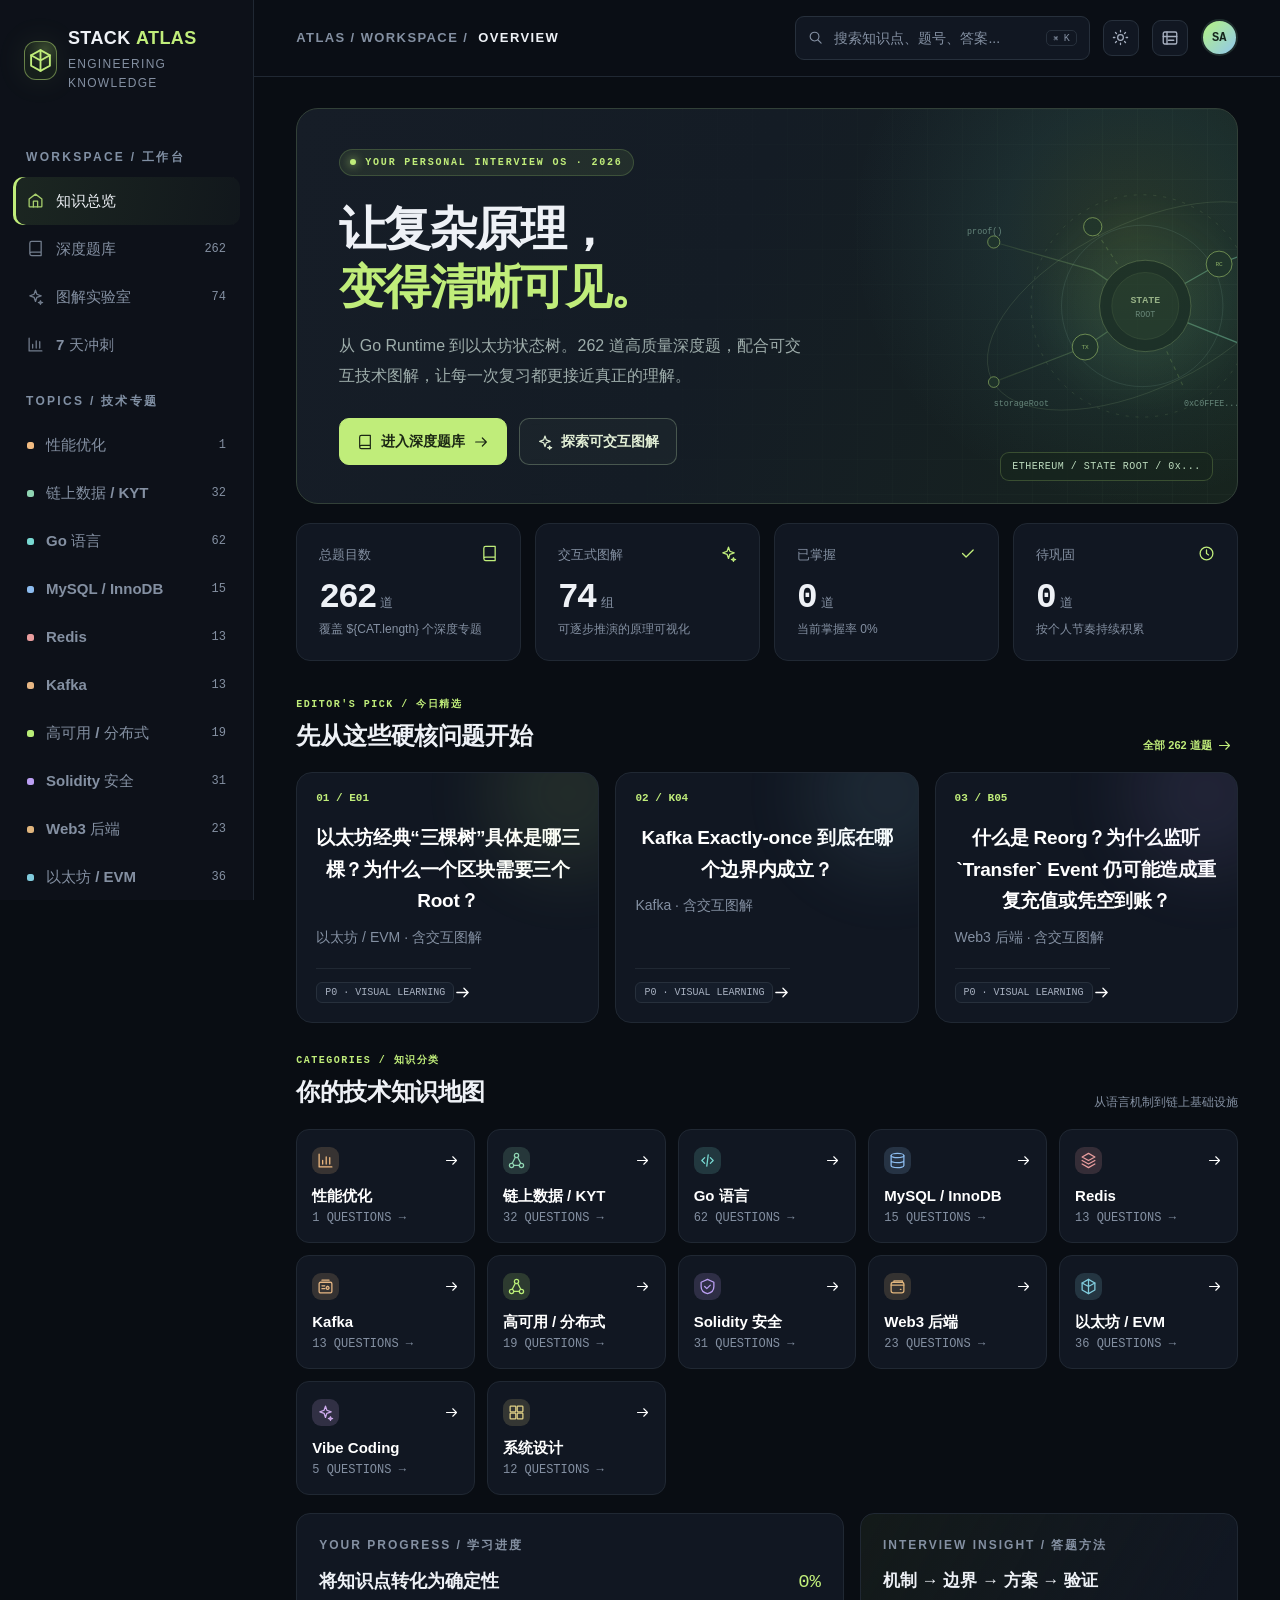
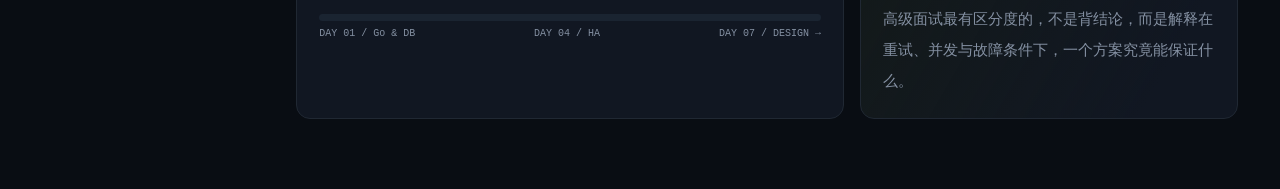
==== index.html @ d0ea9f17 "Add 7 first-round interview deep dives, code-output examples, algorithms, consistent hashing and PMM" ====
<!DOCTYPE html>
<html lang="zh-CN" data-theme="dark">
<head>
  <meta charset="UTF-8" />
  <meta name="viewport" content="width=device-width, initial-scale=1.0" />
  <meta name="color-scheme" content="dark light" />
  <meta name="description" content="Stack Atlas — 高级后端与 Web3 工程师的深度面试知识库。165 道题、互动原理图、错题复习与题库管理。" />
  <meta name="theme-color" content="#0a0d13" />
  <title>Stack Atlas · 高级后端 / Web3 技术面试知识库</title>
  <link rel="icon" type="image/svg+xml" href="data:image/svg+xml,%3Csvg xmlns='http://www.w3.org/2000/svg' viewBox='0 0 64 64'%3E%3Crect width='64' height='64' rx='16' fill='%23121b23'/%3E%3Cpath d='m32 8 24 14v20L32 56 8 42V22Z' fill='none' stroke='%23c0ed7a' stroke-width='4'/%3E%3C/svg%3E" />
  <style>:root{
 --bg:#090d13;--sidebar:#0d1119;--panel:#111722;--panel-2:#151d2a;--panel-3:#1a2431;
 --line:#27303c;--line-soft:#202833;--text:#eef1f6;--muted:#8490a2;--subtle:#a7b0c0;
 --accent:#c0ed7a;--accent2:#88d8da;--accent3:#a99df8;--red:#f2908b;--amber:#f1bc78;
 --shadow:0 24px 75px rgba(0,0,0,.22);
 --mono:ui-monospace,SFMono-Regular,Consolas,"Liberation Mono",monospace;
 --sans:Inter,"SF Pro Display","PingFang SC","Microsoft YaHei","Noto Sans CJK SC",sans-serif;
 color-scheme:dark;
}
html[data-theme="light"]{--bg:#f4f6f7;--sidebar:#fff;--panel:#fff;--panel-2:#f4f6fa;--panel-3:#ecf0f4;--line:#d8dfe6;--line-soft:#e8edf1;--text:#18202d;--muted:#667487;--subtle:#46586c;--accent:#659e22;--accent2:#1d858e;--accent3:#735ccc;--red:#ba4a49;--amber:#a97521;--shadow:0 20px 50px rgba(38,58,75,.08);color-scheme:light}
*{box-sizing:border-box}html{scroll-behavior:smooth}body{margin:0;background:var(--bg);color:var(--text);font-family:var(--sans);font-size:14px;line-height:1.6;-webkit-font-smoothing:antialiased}
button,input,textarea,select{font:inherit}button{cursor:pointer}button:disabled{cursor:not-allowed;opacity:.35}
a{color:inherit;text-decoration:none}a:hover{text-decoration:none}
::selection{background:#adfa793d;color:var(--text)}:focus-visible{outline:2px solid var(--accent);outline-offset:3px}
::-webkit-scrollbar{width:8px;height:8px}::-webkit-scrollbar-thumb{background:#737f903d;border:2px solid transparent;border-radius:20px;background-clip:padding-box}::-webkit-scrollbar-track{background:transparent}
.icon{display:inline-block;vertical-align:-.18em;stroke:currentColor;fill:none;stroke-linecap:round;stroke-linejoin:round;stroke-width:1.8;flex:none}
.mono{font-family:var(--mono)}.dim{color:var(--muted)}.muted{color:var(--subtle)}.tiny{font-size:11px}.small{font-size:12px}.caption{font-size:11px;letter-spacing:2px;text-transform:uppercase;color:var(--muted);font-weight:750}
.app-shell{display:flex;min-height:100vh}.sidebar{position:fixed;inset:0 auto 0 0;width:254px;z-index:30;background:var(--sidebar);border-right:1px solid var(--line-soft);display:flex;flex-direction:column;overflow-y:auto;padding:28px 13px 16px}
.brand{display:flex;align-items:center;gap:11px;padding:0 11px;margin-bottom:32px}.brand-mark{width:39px;height:39px;border:1px solid #c0ed7a73;border-radius:12px;display:grid;place-items:center;color:var(--accent);background:radial-gradient(circle at 65% 20%,#c0ed7a35,transparent 55%),#161f1b;box-shadow:0 0 32px #c0ed7a16}
.brand-mark svg{width:25px}.brand-title{font-size:15px;line-height:1.2;font-weight:850;letter-spacing:.4px}.brand-title b{color:var(--accent)}.brand-sub{color:var(--muted);font-size:10px;letter-spacing:1.3px;margin-top:5px}.nav-label{color:#8190a4;font-size:10px;font-weight:750;letter-spacing:2.3px;margin:23px 13px 10px}.nav-link{border:0;width:100%;display:flex;align-items:center;gap:12px;padding:11px 13px;text-align:left;background:transparent;color:var(--muted);border-radius:10px;transition:.2s ease;position:relative;font-size:12.5px;font-weight:590}
.nav-link .nav-icon{opacity:.85}.nav-link:hover{background:var(--panel-2);color:var(--text)}.nav-link.active{color:var(--text);background:linear-gradient(100deg,#a9f47018,#b0f98807);box-shadow:inset 3px 0 0 var(--accent)}.nav-link.active .nav-icon{color:var(--accent)}.nav-link .count{margin-left:auto;font-family:var(--mono);font-size:11px;color:var(--muted);font-weight:450}
.category-indicator{width:7px;height:7px;border-radius:2.5px;flex:none}.side-bottom{margin-top:auto;padding:18px 10px 0}.side-version{padding:15px;border-radius:12px;border:1px solid var(--line);background:linear-gradient(125deg,#b8f17b0b,transparent 70%)}.side-version .version-title{display:flex;align-items:center;gap:7px;font-size:11px;font-weight:760;color:var(--accent)}.side-version p{font-size:11px;line-height:1.75;margin:7px 0 0;color:var(--muted)}.sidebar-footer{display:flex;justify-content:space-between;margin:14px 3px 0;font:10px var(--mono);color:var(--muted)}
.main-shell{margin-left:254px;min-width:0;flex:1}.topbar{height:77px;border-bottom:1px solid var(--line-soft);display:flex;align-items:center;justify-content:space-between;padding:0 clamp(20px,3.3vw,60px);gap:22px;background:color-mix(in srgb,var(--bg) 90%,var(--panel));position:sticky;top:0;z-index:20;backdrop-filter:blur(18px)}.breadcrumb{display:flex;align-items:center;gap:10px;min-width:0;font-size:11px;font-weight:700;letter-spacing:1.4px}.breadcrumb .faint{color:var(--muted);font-weight:550}.top-actions{display:flex;align-items:center;gap:13px}.top-search{width:clamp(210px,23vw,345px);display:flex;gap:11px;align-items:center;border:1px solid var(--line);background:var(--panel);border-radius:9px;padding:10px 12px;color:var(--muted);font-size:12px;text-align:left;transition:.2s}.top-search:hover{border-color:#a6bb9c;color:var(--text)}.kbd{margin-left:auto;border:1px solid var(--line);font:10px var(--mono);padding:1px 6px;color:var(--muted);border-radius:5px}.top-icon{width:36px;height:36px;border-radius:9px;background:var(--panel);color:var(--subtle);border:1px solid var(--line);display:grid;place-items:center}.top-icon:hover{color:var(--accent)}.user-pip{width:37px;height:37px;display:grid;place-items:center;border-radius:50%;background:linear-gradient(135deg,#b4f480,#91c6ef);color:#15251b;font:800 12px var(--mono);border:2px solid #1f2d2d}.mobile-menu{display:none}
.content{padding:31px clamp(20px,3.3vw,60px) 70px;max-width:1740px;margin:0 auto}.notice-bar{padding:12px 16px;border:1px solid var(--line);background:var(--panel);border-radius:11px;color:var(--muted);margin-bottom:24px;display:flex;align-items:center;gap:12px;font-size:12px}.notice-bar .dot{background:var(--accent);box-shadow:0 0 9px var(--accent);width:6px;height:6px;border-radius:50%}
.hero{position:relative;min-height:345px;overflow:hidden;border-radius:22px;border:1px solid #324038;background:linear-gradient(111deg,#161d27 0%,#141c25 45%,#17241e 100%);display:flex;align-items:center;padding:38px 42px}.hero::before{content:"";position:absolute;inset:0;background-image:linear-gradient(90deg,#b9dfaa08 1px,transparent 1px),linear-gradient(#b9dfaa08 1px,transparent 1px);background-size:35px 35px;mask-image:linear-gradient(to left,#000,transparent 80%);pointer-events:none}.hero::after{content:"";position:absolute;width:600px;height:600px;right:-190px;top:-180px;background:radial-gradient(circle,#c0ed7a1b 0%,#68c7c415 29%,transparent 65%);pointer-events:none}.hero-copy{max-width:610px;z-index:2;position:relative}.overline{font:750 10px var(--mono);letter-spacing:1.8px;color:var(--accent);display:inline-flex;align-items:center;gap:9px;background:#b9eb7816;border:1px solid #b9eb782e;padding:7px 10px;border-radius:25px}.pulse-dot{width:6px;height:6px;border-radius:50%;background:var(--accent);box-shadow:0 0 10px var(--accent)}.hero h1{font-size:clamp(33px,3.65vw,57px);line-height:1.25;letter-spacing:-1.8px;margin:24px 0 15px;font-weight:810}.hero h1 .gradient{color:var(--accent)}.hero p{font-size:13px;max-width:470px;line-height:2;color:#9eadab;margin:0 0 28px}.hero-actions{display:flex;gap:12px;flex-wrap:wrap;align-items:center}.btn{display:inline-flex;align-items:center;justify-content:center;gap:8px;font-weight:710;font-size:12px;border-radius:10px;border:1px solid var(--line);background:var(--panel-2);color:var(--text);padding:11px 17px;transition:.17s ease;min-height:40px}.btn:hover{transform:translateY(-1px);border-color:var(--subtle)}.btn.primary{background:var(--accent);border-color:var(--accent);color:#1b2714}.btn.primary:hover{background:#d4fc99;box-shadow:0 8px 30px #c0ed7a2c}.btn.ghost{background:#d9f5d008;border-color:#bedbaf48;color:#e2efd6}.btn.outline{background:transparent}.btn.sm{padding:7px 11px;min-height:32px;border-radius:8px;font-size:11px}.btn.icon-only{padding:8px;width:36px;min-height:36px}.btn.danger{color:var(--red);border-color:#c66c703d;background:#d85e6511}.hero-art{position:absolute;right:-20px;top:0;height:100%;width:47%;min-width:390px;opacity:.95;pointer-events:none;z-index:1}.hero-art svg{width:100%;height:100%}.hero .hero-chip{position:absolute;bottom:22px;right:24px;border-radius:9px;padding:8px 11px;background:#17251ec9;border:1px solid #b4e57938;color:#bddcbe;font:10px var(--mono);letter-spacing:.5px;z-index:2}
.stat-grid{display:grid;grid-template-columns:repeat(4,minmax(0,1fr));gap:14px;margin:19px 0 36px}.stat-card{border:1px solid var(--line-soft);background:var(--panel);border-radius:14px;padding:21px 22px;position:relative;overflow:hidden}.stat-card .stat-title{font-size:11px;color:var(--muted);display:flex;justify-content:space-between;align-items:center;gap:4px}.stat-card .stat-number{font:650 clamp(27px,2.7vw,39px) var(--mono);letter-spacing:-2px;margin:15px 0 4px;line-height:1}.stat-card .stat-number small{font:13px var(--sans);color:var(--muted);margin-left:5px;letter-spacing:0}.stat-card .stat-meta{font-size:10px;color:var(--muted)}.stat-card .stat-icon{color:var(--accent)}
.section-row{display:flex;align-items:end;justify-content:space-between;margin:30px 0 17px;gap:15px}.section-row h2{font-size:20px;letter-spacing:-.4px;margin:6px 0 0}.section-row .caption{font:650 10px var(--mono);letter-spacing:1.5px;color:var(--accent)}.plain-link{font-size:11px;color:var(--accent);display:flex;align-items:center;gap:5px;border:0;background:transparent;font-weight:690}.plain-link:hover{text-decoration:underline}
.spotlight-grid{display:grid;grid-template-columns:repeat(3,minmax(0,1fr));gap:16px}.spotlight{min-height:212px;display:flex;flex-direction:column;background:var(--panel);border:1px solid var(--line-soft);border-radius:16px;padding:19px;transition:transform .18s,border-color .18s;position:relative;overflow:hidden}.spotlight:hover{transform:translateY(-4px);border-color:#c0ed7a60}.spotlight .spot-num{font:600 11px var(--mono);color:var(--accent)}.spotlight h3{font-size:16px;line-height:1.65;letter-spacing:-.2px;margin:18px 0 9px;max-width:290px}.spotlight p{font-size:11px;color:var(--muted);line-height:1.7;margin:0 0 auto}.spot-bottom{display:flex;justify-content:space-between;align-items:center;margin-top:19px;padding-top:13px;border-top:1px solid var(--line-soft)}.dot-tag{padding:4px 8px;background:var(--panel-2);border:1px solid var(--line);border-radius:6px;font:10px var(--mono);color:var(--subtle)}.spotlight .glow-decoration{position:absolute;right:-50px;top:-60px;width:160px;height:160px;border-radius:50%;filter:blur(38px);opacity:.1;pointer-events:none}
.category-grid{display:grid;grid-template-columns:repeat(5,minmax(0,1fr));gap:12px}.category-card{background:var(--panel);border:1px solid var(--line-soft);border-radius:13px;padding:17px 15px;min-height:114px;transition:.2s;text-align:left;display:flex;flex-direction:column;align-items:flex-start}.category-card:hover{border-color:var(--catcolor);background:var(--panel-2);transform:translateY(-2px)}.category-top{display:flex;justify-content:space-between;align-items:center;width:100%}.category-glyph{width:27px;height:27px;border-radius:9px;display:grid;place-items:center;background:color-mix(in srgb,var(--catcolor) 17%,transparent);color:var(--catcolor)}.category-card h3{margin:auto 0 3px;font-size:12px;font-weight:700}.category-card p{font:10px var(--mono);color:var(--muted);margin:0}
.dashboard-bottom{display:grid;grid-template-columns:1.45fr 1fr;gap:16px;margin-top:18px}.roadmap-preview,.tip-card{border:1px solid var(--line-soft);background:var(--panel);border-radius:14px;padding:22px;min-height:176px}.roadmap-progress{height:7px;background:var(--panel-3);border-radius:20px;overflow:hidden;margin:17px 0 7px}.roadmap-progress span{display:block;height:100%;border-radius:20px;background:linear-gradient(90deg,var(--accent),var(--accent2))}.roadmap-stage{display:flex;justify-content:space-between;gap:5px}.roadmap-stage button{background:transparent;border:0;text-align:left;padding:0;min-width:0;color:var(--muted);font:10px var(--mono)}.roadmap-stage button:hover{color:var(--accent)}.tip-card{background:linear-gradient(120deg,#b7e97f0f,var(--panel) 80%)}.tip-card p{color:var(--muted);font-size:12px;line-height:2.05;margin:10px 0 0}
.page-title{display:flex;align-items:flex-end;justify-content:space-between;gap:20px;margin:4px 0 23px}.page-title h1{font-size:32px;letter-spacing:-1.1px;line-height:1.25;margin:7px 0 8px}.page-title p{color:var(--muted);font-size:12px;margin:0;line-height:1.8}.toolbar{display:flex;gap:8px;flex-wrap:wrap}
.library-layout{display:grid;grid-template-columns:minmax(270px,340px) minmax(0,1fr);gap:18px;align-items:start}.question-list-panel{background:var(--panel);border:1px solid var(--line-soft);border-radius:16px;min-width:0;overflow:hidden;position:sticky;top:100px;max-height:calc(100vh - 124px);display:flex;flex-direction:column}.filter-row{padding:16px 15px 13px;border-bottom:1px solid var(--line-soft)}.filter-search{width:100%;position:relative}.filter-search input{width:100%;background:var(--panel-2);border:1px solid var(--line);color:var(--text);outline:0;border-radius:9px;font-size:12px;padding:11px 12px 11px 36px}.filter-search input:focus{border-color:var(--accent)}.filter-search svg{position:absolute;left:12px;top:12px;color:var(--muted)}.filter-options{display:flex;gap:6px;margin-top:12px;flex-wrap:wrap}.filter-chip{padding:6px 10px;border-radius:7px;background:transparent;border:1px solid var(--line);color:var(--muted);font-size:11px}.filter-chip.active{color:var(--accent);background:#bfed7915;border-color:#b7e97953}.filter-counter{display:flex;justify-content:space-between;align-items:center;padding:11px 16px;border-bottom:1px solid var(--line-soft);font:10px var(--mono);color:var(--muted)}.question-scroll{overflow-y:auto;min-height:120px;overscroll-behavior:contain}.question-item{display:block;width:100%;border:0;border-bottom:1px solid var(--line-soft);background:transparent;color:var(--text);text-align:left;padding:15px 17px 15px;transition:background .2s;position:relative}.question-item:hover{background:var(--panel-2)}.question-item.active{background:linear-gradient(90deg,#b9ef7714,transparent 95%);box-shadow:inset 3px 0 0 var(--accent)}.question-item:last-child{border-bottom:0}.question-item .qtop{display:flex;align-items:center;justify-content:space-between;gap:7px}.qid{font:650 11px var(--mono);color:var(--accent)}.priority{font:650 10px var(--mono);padding:2px 6px;border-radius:5px;border:1px solid #c7ee8f42;background:#b6e57e16;color:var(--accent)}.priority.p1{border-color:#83bcea45;background:#669ddb15;color:#8ccbf2}.priority.p2{border-color:#b7a6e742;background:#aa8dc515;color:#beacf4}.question-item h3{font-size:12.5px;font-weight:650;line-height:1.7;margin:9px 0 9px;display:-webkit-box;-webkit-box-orient:vertical;-webkit-line-clamp:2;overflow:hidden}.qfoot{display:flex;align-items:center;gap:8px;font-size:10px;color:var(--muted)}.qstatus{margin-left:auto;display:flex;align-items:center;gap:3px;color:var(--muted)}.qstatus.mastered{color:var(--accent)}.qstatus.reviewing{color:var(--amber)}.empty-list{padding:42px 23px;text-align:center;color:var(--muted);font-size:12px}.empty-list h3{color:var(--text)}
.reader{background:var(--panel);border:1px solid var(--line-soft);border-radius:17px;min-width:0;overflow:hidden;box-shadow:var(--shadow)}.reader-heading{padding:29px clamp(20px,3.4vw,42px) 23px;border-bottom:1px solid var(--line-soft);background:radial-gradient(ellipse at 100% 0%,#bce7850d,transparent 65%)}.reader-eyebrow{display:flex;align-items:center;justify-content:space-between;flex-wrap:wrap;gap:10px}.reader-eyebrow .path{font:11px var(--mono);color:var(--muted)}.reader-eyebrow .path strong{color:var(--accent)}.reader-title{font-size:clamp(21px,2.2vw,30px);font-weight:780;line-height:1.55;letter-spacing:-.6px;max-width:900px;margin:19px 0 20px}.reader-meta{display:flex;align-items:center;gap:9px;flex-wrap:wrap}.meta-pill{font-size:10.5px;padding:5px 9px;border:1px solid var(--line);border-radius:7px;color:var(--subtle);background:var(--panel-2)}.meta-pill.graphic{border-color:#8bd1d34c;background:#83cdd317;color:var(--accent2)}.reader-tools{margin-left:auto;display:flex;gap:6px}.tool-btn{height:31px;width:31px;display:grid;place-items:center;background:transparent;border:1px solid var(--line);border-radius:8px;color:var(--muted);transition:.15s}.tool-btn:hover,.tool-btn.active{color:var(--accent);border-color:#b8ea7d77;background:#b8ea7d11}.tool-btn.danger:hover{color:var(--red);border-color:#f2908b70}.reader-body{padding:29px clamp(20px,3.4vw,42px) 34px}.answer-section-heading{display:flex;align-items:center;gap:10px;margin:11px 0 18px}.answer-section-heading .section-deco{width:23px;height:23px;border-radius:7px;background:#c0ed7a1a;display:grid;place-items:center;color:var(--accent)}.answer-section-heading h3{font-size:15px;font-weight:760;margin:0}.answer-section-heading:after{content:"";height:1px;background:var(--line-soft);flex:1;margin-left:8px}.rich-answer{color:#c0c8d4;font-size:13px;line-height:2.05;overflow-wrap:anywhere}.rich-answer p{margin:0 0 15px}.rich-answer strong{color:var(--text);font-weight:770}.rich-answer em{color:var(--text)}.rich-answer ul,.rich-answer ol{padding-left:22px;margin:10px 0 20px}.rich-answer li{padding-left:3px;margin:7px 0}.rich-answer li::marker{color:var(--accent)}.rich-answer pre{background:#0b1018;border:1px solid #303d48;border-radius:12px;padding:16px 19px;overflow:auto;font:11.7px/1.9 var(--mono);color:#b4d1de;margin:17px 0 20px;position:relative}.rich-answer code:not(pre code){font:11.5px var(--mono);border:1px solid #94b2a630;border-radius:5px;padding:2px 5px;color:var(--accent2);background:#76b5ae0c}.rich-answer pre code{font:inherit}.rich-answer blockquote{border-left:2px solid var(--accent);margin:17px 0;padding:5px 0 5px 16px;color:var(--subtle);background:#bbeb8d0a}.rich-answer h2,.rich-answer h3,.rich-answer h4{color:var(--text);margin:24px 0 12px;line-height:1.5}.rich-answer h3{font-size:15px}.rich-answer table{border-collapse:collapse;width:100%;margin:20px 0;font-size:12px}.rich-answer td,.rich-answer th{border-bottom:1px solid var(--line);padding:9px 12px;text-align:left}.rich-answer th{color:var(--text);background:var(--panel-2)}.rich-answer a{color:var(--accent2);text-decoration:underline}.rich-answer hr{border:0;border-top:1px solid var(--line);margin:25px 0}.followup{margin-top:28px;border:1px solid #6dc2ce38;border-left:3px solid var(--accent2);padding:19px 22px;background:linear-gradient(90deg,#62bbcb11,transparent);border-radius:12px}.followup .follow-title{font:750 11px var(--mono);letter-spacing:1.3px;color:var(--accent2);margin-bottom:9px;display:flex;align-items:center;gap:7px}.followup .rich-answer{margin:0;color:var(--subtle)}.followup .rich-answer p:last-child{margin-bottom:0}.reading-check{border-top:1px solid var(--line-soft);margin-top:32px;padding-top:23px;display:flex;flex-wrap:wrap;align-items:center;gap:10px}.reading-check .reading-caption{margin-right:auto}.notes-block{border-top:1px solid var(--line-soft);padding-top:26px;margin-top:27px}.notes-block textarea{display:block;width:100%;resize:vertical;background:var(--bg);border:1px solid var(--line);border-radius:11px;color:var(--text);padding:14px 15px;min-height:90px;font-size:12px;line-height:1.8;outline:0;margin-top:10px}.notes-block textarea:focus{border-color:var(--accent)}.notes-block .note-foot{font:10px var(--mono);color:var(--muted);margin-top:7px;display:flex;align-items:center;gap:6px}.reader-footer{padding:20px clamp(20px,3.4vw,42px);background:var(--panel-2);border-top:1px solid var(--line-soft);display:flex;align-items:center;justify-content:space-between;gap:12px}.reader-footer .nav-prev,.reader-footer .nav-next{border:0;background:transparent;color:var(--text);text-align:left;display:flex;align-items:center;gap:9px;font-size:12px;max-width:50%}.reader-footer .nav-next{text-align:right}.reader-footer small{display:block;font:10px var(--mono);color:var(--muted)}
.diagram-card{border:1px solid #38504f;background:radial-gradient(ellipse at 55% 5%,#b5ea7720,transparent 75%),#0e1721;border-radius:17px;overflow:hidden;margin:0 0 30px;position:relative;color:#edf6f1}.diagram-card:before{content:"";position:absolute;inset:0;background-image:radial-gradient(#8cbea624 .65px,transparent .65px);background-size:18px 18px;mask-image:linear-gradient(to bottom,black,transparent 90%);pointer-events:none}.diagram-head{position:relative;display:flex;justify-content:space-between;align-items:center;gap:10px;padding:16px 20px 0}.diagram-badge{font:700 10px var(--mono);color:#bedf9b;letter-spacing:1.2px;display:flex;align-items:center;gap:7px}.diagram-actions{display:flex;gap:7px}.diagram-action{border:1px solid #839c8452;background:#162321c9;color:#a8bab0;padding:6px 9px;font:10px var(--mono);border-radius:7px}.diagram-action.active{color:#172216;background:var(--accent);border-color:var(--accent)}.diagram-visual{position:relative;min-height:264px;display:flex;align-items:center;justify-content:center;overflow:hidden;padding:11px 13px 0}.diagram-visual svg{width:100%;height:auto;max-height:322px}.diagram-visual svg text{font-family:var(--mono);font-size:11px}.diagram-desc{position:relative;display:flex;gap:9px;align-items:center;min-height:43px;padding:12px 21px;background:#101e25be;border-top:1px solid #3b515245;color:#acc2bd;font-size:11px;line-height:1.65}.diagram-desc svg{color:var(--accent2)}
.dnode{fill:#172b2f;stroke:#4b7974;stroke-width:1.3}.dnode.bright{fill:#243a2c;stroke:#c0ed7a}.dnode.purple{fill:#27233e;stroke:#8a7fca}.dtext{fill:#eff9eb;font-weight:700}.dsmall{fill:#92aca8;font-size:9px!important}.dline{stroke:#6b8a7e;stroke-width:1.6;fill:none}.dline.dash{stroke-dasharray:5 6}.dline.accent{stroke:#b6e778;stroke-width:2}.dglo{filter:drop-shadow(0 0 10px #bff48344)}
.diagram-controls{display:flex;justify-content:center;gap:8px;flex-wrap:wrap;padding:8px 12px 16px;position:relative}.dctl{padding:6px 12px;border-radius:20px;border:1px solid #597369;background:#162621;color:#baccc2;font:10px var(--mono)}.dctl.active{background:var(--accent);border-color:var(--accent);color:#1a2815}.dctl:hover{border-color:var(--accent)}.diagram-slide{width:100%;max-width:690px;margin:auto;padding:12px 8px}.diagram-flow{display:flex;align-items:center;justify-content:center;gap:10px;flex-wrap:wrap;margin:18px 0}.diagram-flow .flow-box{padding:15px;border:1px solid #58756d;background:#17292b;border-radius:13px;text-align:center;min-width:96px;max-width:160px;box-shadow:0 0 22px #a9d8780b}.flow-box.highlight{border-color:var(--accent);background:#253b2f}.flow-box .flow-name{font-weight:770;font-size:13px;color:#e7f1e8}.flow-box .flow-desc{font:10px/1.7 var(--mono);color:#a6c2bc;margin-top:6px}.flow-arrow{color:#adce98;flex:none}.diagram-controls label{color:#a4bbb0;display:flex;align-items:center;gap:10px;font:11px var(--mono)}.diagram-controls input[type=range]{accent-color:#c0ed7a;width:130px}.metric-tile{background:#1b2c2d;border:1px solid #4f7874;border-radius:10px;padding:10px 16px;text-align:center;min-width:100px}.metric-tile .num{font:700 22px var(--mono);color:var(--accent)}.metric-tile .label{font:10px var(--mono);color:#91aead}.diagram-data-row{display:flex;align-items:center;justify-content:center;gap:9px;flex-wrap:wrap;margin:10px 0}.code-chip{border:1px solid #486e6e;background:#131f26;border-radius:8px;padding:8px 10px;font:11px var(--mono);color:#c5e0db}.floating-tip{font-size:11px;color:#a4c2b6;text-align:center;margin:4px 10px 14px;line-height:1.7}
.lab-grid{display:grid;grid-template-columns:repeat(3,minmax(0,1fr));gap:16px}.lab-card{display:flex;flex-direction:column;min-height:270px;overflow:hidden;border-radius:16px;border:1px solid var(--line);background:var(--panel);text-align:left;color:var(--text);padding:0;transition:.2s}.lab-card:hover{transform:translateY(-3px);border-color:#9ace8f}.lab-art{position:relative;height:140px;display:grid;place-items:center;overflow:hidden;background:radial-gradient(circle at 60% 0%,var(--labglow),transparent 62%),#101c24;border-bottom:1px solid var(--line)}.lab-art svg{width:87%;height:125px}.lab-text{padding:17px 19px;flex:1;display:flex;flex-direction:column}.lab-text small{color:var(--accent);font:10px var(--mono)}.lab-text h3{font-size:15px;margin:7px 0 7px}.lab-text p{color:var(--muted);font-size:11px;line-height:1.8;margin:0 0 auto}.lab-footer{padding-top:14px;display:flex;align-items:center;justify-content:space-between;font:10px var(--mono);color:var(--muted)}
.plan-banner{border:1px solid #3f4f43;background:linear-gradient(110deg,#172721,#121921);border-radius:17px;padding:24px 28px;display:flex;justify-content:space-between;align-items:center;gap:20px;margin-bottom:24px}.plan-banner strong{font:650 21px var(--mono);color:var(--accent)}.plan-days{display:grid;grid-template-columns:repeat(2,minmax(0,1fr));gap:15px}.day-card{border:1px solid var(--line);border-radius:14px;background:var(--panel);padding:21px;transition:.2s}.day-card.complete{border-color:#79b96690}.day-head{display:flex;align-items:center;gap:12px}.day-n{height:42px;width:42px;display:grid;place-items:center;border:1px solid #b3e48150;border-radius:12px;color:var(--accent);font:750 17px var(--mono);background:#b6e67510}.day-head h3{margin:0 0 3px;font-size:14px}.day-head small{font:10px var(--mono);color:var(--muted)}.day-progress{display:flex;justify-content:space-between;margin:20px 0 8px;color:var(--muted);font:10px var(--mono)}.day-topics{display:flex;flex-wrap:wrap;gap:7px;margin:14px 0 18px}.day-item{font:10px var(--mono);color:var(--subtle);border:1px solid var(--line);background:var(--panel-2);border-radius:6px;padding:4px 7px}.day-item.done{color:var(--accent);border-color:#a6d1774d}.day-actions{display:flex;justify-content:space-between;align-items:center}
.modal-scrim{position:fixed;inset:0;z-index:80;background:#020711bd;display:flex;align-items:center;justify-content:center;padding:19px;backdrop-filter:blur(8px)}.modal{width:min(720px,100%);max-height:min(90vh,900px);overflow:auto;background:var(--panel);border:1px solid #4c5c62;box-shadow:0 24px 110px #0008;border-radius:18px;padding:27px}.modal-head{display:flex;justify-content:space-between;gap:12px;align-items:start;margin-bottom:23px}.modal-head h2{font-size:23px;margin:4px 0 4px}.modal-head p{color:var(--muted);font-size:11px;margin:0}.modal-close{background:transparent;border:1px solid var(--line);color:var(--muted);border-radius:8px;width:34px;height:34px;display:grid;place-items:center}.form-grid{display:grid;grid-template-columns:1fr 1fr;gap:15px}.field{display:flex;flex-direction:column;gap:7px;margin-bottom:15px}.field.wide{grid-column:1/-1}.field label{color:var(--subtle);font-size:11px;font-weight:700}.field input,.field textarea,.field select{background:var(--bg);color:var(--text);border:1px solid var(--line);padding:11px 12px;border-radius:9px;outline:0;font-size:12px;width:100%}.field textarea{min-height:240px;resize:vertical;line-height:1.8;font-family:var(--mono)}.field input:focus,.field textarea:focus,.field select:focus{border-color:var(--accent)}.modal-foot{display:flex;justify-content:space-between;gap:12px;margin-top:6px;align-items:center;flex-wrap:wrap}.modal-foot .helper{font-size:11px;color:var(--muted);max-width:340px;line-height:1.8}.manager-actions{display:flex;gap:10px;flex-wrap:wrap}.manager-info{border:1px solid var(--line);padding:16px 18px;border-radius:11px;background:var(--panel-2);color:var(--muted);font-size:12px;line-height:1.8;margin:16px 0}.manager-info strong{color:var(--text)}
#toast-root{position:fixed;right:20px;bottom:20px;z-index:99;display:flex;flex-direction:column;gap:8px;pointer-events:none}.toast{background:#1e2b2c;color:#e6f1e8;border:1px solid #86b19660;padding:12px 17px;border-radius:11px;box-shadow:0 10px 50px #0006;display:flex;align-items:center;gap:9px;font-size:12px;animation:toastIn .25s ease;pointer-events:auto}@keyframes toastIn{from{transform:translateY(10px);opacity:0}to{transform:translateY(0);opacity:1}}
.loading-screen{height:100vh;display:grid;place-content:center;text-align:center;gap:20px;color:var(--muted);font:13px var(--mono)}.loading-mark{font-size:35px;color:var(--accent)}
@media(max-width:1450px){.hero-art{right:-115px;opacity:.65}.hero-copy{max-width:550px}.category-grid{grid-template-columns:repeat(5,1fr)}}
@media(max-width:1200px){.sidebar{width:216px}.main-shell{margin-left:216px}.spotlight-grid{grid-template-columns:repeat(2,1fr)}.spotlight-grid .spotlight:nth-child(3){display:none}.category-grid{grid-template-columns:repeat(3,1fr)}.lab-grid{grid-template-columns:repeat(2,1fr)}.hero-art{right:-180px;opacity:.43}.content{padding:28px 24px 55px}.topbar{padding:0 24px}.library-layout{grid-template-columns:270px minmax(0,1fr)}.reader-heading,.reader-body,.reader-footer{padding-left:25px;padding-right:25px}}
@media(max-width:900px){.sidebar{transform:translateX(-105%);transition:transform .2s;width:255px;box-shadow:10px 0 65px #0008}.sidebar.show{transform:translateX(0)}.sidebar-overlay{position:fixed;inset:0;background:#020711b9;z-index:29}.main-shell{margin-left:0}.mobile-menu{display:grid}.topbar{height:66px}.stat-grid{grid-template-columns:repeat(2,1fr)}.hero{min-height:330px}.hero-art{right:-170px}.library-layout{grid-template-columns:270px minmax(0,1fr)}.top-search{width:200px}}
@media(max-width:690px){.content{padding:18px 13px 65px}.topbar{padding:0 14px}.breadcrumb{display:none}.top-actions{width:100%;justify-content:flex-end;gap:8px}.top-search{flex:1;max-width:400px}.hero{padding:29px 24px;min-height:340px}.hero h1{font-size:35px}.hero p{font-size:12px;max-width:85%}.hero-art{right:-235px;opacity:.28}.stat-grid{gap:9px;margin:11px 0 28px}.stat-card{padding:16px}.stat-card .stat-number{font-size:30px}.spotlight-grid,.dashboard-bottom,.plan-days,.lab-grid{grid-template-columns:1fr}.spotlight-grid .spotlight:nth-child(3){display:flex}.category-grid{grid-template-columns:repeat(2,1fr);gap:9px}.category-card{min-height:106px}.page-title{align-items:start;flex-direction:column;margin-top:10px}.page-title h1{font-size:27px}.library-layout{grid-template-columns:1fr}.question-list-panel{position:static;max-height:260px}.question-scroll{max-height:150px}.reader-title{font-size:22px}.reader-heading,.reader-body,.reader-footer{padding-left:18px;padding-right:18px}.reader-body{padding-top:21px}.reader-tools{margin-left:0}.rich-answer{font-size:12.5px}.lab-art{height:120px}.plan-banner{align-items:flex-start;flex-direction:column}.modal{padding:18px}.form-grid{grid-template-columns:1fr}.hero .hero-chip{display:none}}
@media(prefers-reduced-motion:reduce){*,*:before,*:after{scroll-behavior:auto!important;animation:none!important;transition:none!important}}
.diagram-visual svg text{font-size:14px}.diagram-visual svg .dsmall{font-size:11.5px!important}.diagram-visual svg .dtext{font-size:14px}

/* Large-screen reading comfort: keep mobile typography unchanged. */
@media (min-width: 901px) {
  body{font-size:16px}
  .tiny,.caption{font-size:12px}
  .small{font-size:14px}
  .brand-title{font-size:18px}
  .brand-sub,.nav-label{font-size:12px}
  .nav-link{font-size:15px;padding:12px 14px}
  .nav-link .count{font-size:12px}
  .breadcrumb{font-size:13px}
  .top-search{font-size:14px}
  .notice-bar{font-size:14px}
  .hero p{font-size:16px;line-height:1.85}
  .btn{font-size:14px}
  .btn.sm{font-size:13px}
  .stat-card .stat-title{font-size:13px}
  .stat-card .stat-meta{font-size:12px}
  .section-row h2{font-size:24px}
  .spotlight h3{font-size:19px}
  .spotlight p{font-size:14px}
  .category-card h3{font-size:15px}
  .category-card p{font-size:12px}
  .tip-card p{font-size:15px}
  .page-title h1{font-size:36px}
  .page-title p{font-size:15px}
  .filter-search input{font-size:14px}
  .filter-chip,.filter-counter{font-size:12px}
  .question-item{padding:17px 18px}
  .question-item h3{font-size:15px;line-height:1.65}
  .qid,.qfoot,.priority{font-size:12px}
  .reader-title{font-size:clamp(25px,2.4vw,34px);line-height:1.48}
  .reader-eyebrow .path{font-size:13px}
  .meta-pill{font-size:12px}
  .answer-section-heading h3{font-size:18px}
  .rich-answer{font-size:16px;line-height:1.95}
  .rich-answer h3{font-size:19px}
  .rich-answer table{font-size:15px}
  .rich-answer pre{font-size:14px;line-height:1.8}
  .rich-answer code:not(pre code){font-size:14px}
  .followup .follow-title{font-size:13px}
  .notes-block textarea{font-size:15px}
  .reader-footer .nav-prev,.reader-footer .nav-next{font-size:14px}
  .diagram-badge,.diagram-action,.dctl{font-size:12px}
  .diagram-desc{font-size:14px}
  .diagram-visual svg text,.diagram-visual svg .dtext{font-size:15px}
  .diagram-visual svg .dsmall{font-size:12px!important}
  .flow-box .flow-name{font-size:15px}
  .flow-box .flow-desc,.floating-tip{font-size:12px}
  .lab-text h3{font-size:18px}
  .lab-text p{font-size:14px}
  .day-head h3{font-size:16px}
  .field label{font-size:14px}
  .field input,.field textarea,.field select{font-size:14px}
  .modal-head p,.manager-info{font-size:14px}
}
@media (min-width: 1600px) {
  body{font-size:17px}
  .library-layout{grid-template-columns:minmax(330px,370px) minmax(0,1fr);gap:22px}
  .reader-title{font-size:36px}
  .rich-answer{font-size:18px;line-height:1.9}
  .rich-answer pre{font-size:15px}
  .rich-answer code:not(pre code){font-size:15px}
  .rich-answer table{font-size:16px}
  .question-item h3{font-size:16px}
}


/* Editorial layouts for structured interview answers */
.rich-answer h4 { font-size:17px; color:var(--text); margin:25px 0 11px; font-weight:740; }
.rich-answer h4::before { content:""; display:inline-block; width:5px; height:16px; margin-right:10px; background:var(--accent); border-radius:4px; vertical-align:-2px; }
.rich-answer p { max-width:90ch; line-height:1.9; }
.rich-answer table { display:table; width:100%; font-size:14px; border-collapse:separate; border-spacing:0; border:1px solid var(--line); border-radius:10px; overflow:hidden; }
.rich-answer th { font-weight:700; background:var(--panel-2); }
.rich-answer td,.rich-answer th { padding:12px 14px; vertical-align:top; border-bottom:1px solid var(--line-soft); }
.rich-answer tr:last-child td { border-bottom:0; }
.rich-answer tr:hover td { background:color-mix(in srgb,var(--accent) 4%,transparent); }
.rich-answer code:not(pre code) { overflow-wrap:anywhere; }
.answer-flow { display:flex; flex-direction:column; align-items:stretch; padding:20px; margin:19px 0 25px; border:1px solid #45605d; border-radius:17px; background:radial-gradient(ellipse at top,#bddb8120,transparent 75%),#101c24; max-width:820px; }
.answer-flow-step { display:flex; align-items:center; min-height:52px; gap:16px; padding:13px 18px; border:1px solid #48635d; background:#192c2c; border-radius:11px; color:#e6f1e8; font-size:15px; font-weight:600; line-height:1.5; }
.answer-flow-step:first-child,.answer-flow-step:last-child { border-color:#a5d97f; background:#21382d; }
.answer-flow-num { font:700 12px var(--mono); color:#b7e88e; flex:none; }
.answer-flow-arrow { line-height:1; text-align:center; color:#b8e68b; font-size:20px; margin:4px; }
@media (min-width:1600px) { .rich-answer h4{font-size:20px}.rich-answer table{font-size:16px}.answer-flow-step{font-size:17px} }
@media (max-width:690px) { .answer-flow{padding:12px}.answer-flow-step{padding:12px;font-size:13px}.rich-answer table{display:block;overflow-x:auto;white-space:normal;font-size:12px} }


/* Stack Atlas mobile browsing & reading experience */
.mobile-bottom-nav,.mobile-reader-back{display:none}
@media(max-width:760px){
 html{-webkit-text-size-adjust:100%}
 body{font-size:16px;line-height:1.7;overflow-x:hidden}
 button,a,input,select,textarea{touch-action:manipulation}
 .app-shell,.main-shell,.content,.library-layout,.reader,.reader-body,.rich-answer{min-width:0}
 .main-shell{margin-left:0;width:100%}
 .topbar{height:60px;padding:0 11px;gap:10px}
 .mobile-menu{display:grid;width:44px;height:44px;min-width:44px;border-radius:12px}
 .top-actions{width:auto;flex:1;gap:7px;min-width:0;justify-content:flex-end}
 .top-search{height:43px;width:auto;min-width:0;max-width:none;flex:1;padding:9px 10px;font-size:13px}
 .top-search .kbd{display:none}
 .top-search span:not(.kbd){white-space:nowrap;overflow:hidden;text-overflow:ellipsis}
 .top-icon{height:42px;width:42px;flex:none}
 .top-actions>.top-icon[data-action="manager"],.user-pip{display:none}
 .sidebar{position:fixed;inset:0 auto 0 0;width:min(300px,85vw);height:100dvh;overflow:auto;display:flex;transform:translateX(-105%);z-index:31;padding-bottom:max(24px,env(safe-area-inset-bottom));box-shadow:14px 0 60px #0008}
 .sidebar.show{transform:translateX(0)}
 .sidebar-overlay{z-index:30}
 .sidebar .nav-link{min-height:46px;font-size:15px}
 .content{padding:14px 12px calc(89px + env(safe-area-inset-bottom))}
 .mobile-bottom-nav{position:fixed;left:0;right:0;bottom:0;z-index:27;display:grid;grid-template-columns:repeat(4,minmax(0,1fr));min-height:calc(62px + env(safe-area-inset-bottom));padding:5px 8px calc(5px + env(safe-area-inset-bottom));background:color-mix(in srgb,var(--sidebar) 96%,transparent);border-top:1px solid var(--line);backdrop-filter:blur(16px)}
 .mobile-bottom-item{display:flex;flex-direction:column;justify-content:center;align-items:center;gap:3px;min-width:0;min-height:50px;border:0;border-radius:11px;background:transparent;color:var(--muted);font-size:11px;font-weight:700}
 .mobile-bottom-item.active{color:var(--accent);background:color-mix(in srgb,var(--accent) 9%,transparent)}
 .mobile-bottom-item .icon{width:20px;height:20px}
 .page-title{margin:4px 0 17px;gap:12px}
 .page-title h1{font-size:26px;line-height:1.25}
 .page-title p{font-size:13px;line-height:1.6}
 .page-title .toolbar{width:100%;display:flex}
 .page-title .toolbar .btn{min-height:43px;flex:1}
 .hero{min-height:260px;padding:25px 21px;border-radius:17px}
 .hero h1{font-size:clamp(29px,8vw,37px);letter-spacing:-.5px;margin:16px 0 11px}
 .hero p{font-size:14px;line-height:1.75;max-width:100%;margin-bottom:18px}
 .hero-art{right:-240px;opacity:.1}
 .hero .hero-chip{display:none}
 .hero-actions{gap:8px}
 .hero-actions .btn{min-height:45px;font-size:13px}
 .stat-grid{grid-template-columns:repeat(2,minmax(0,1fr));gap:9px}
 .stat-card{padding:16px 13px;min-width:0}
 .stat-card .stat-title{font-size:12px}
 .stat-card .stat-number{font-size:28px}
 .stat-card .stat-meta{font-size:11px;line-height:1.4}
 .section-row h2{font-size:20px}
 .spotlight-grid,.lab-grid,.dashboard-bottom,.plan-days{grid-template-columns:1fr}
 .spotlight{min-height:165px}
 .category-grid{grid-template-columns:repeat(2,minmax(0,1fr))}
 .category-card{min-height:100px}
 .library-layout{display:block}
 .library-layout.mobile-browsing #reader-area{display:none}
 .library-layout.mobile-reading .question-list-panel{display:none}
 .mobile-reading-title{display:none}
 .library-layout.mobile-reading .mobile-reader-back{display:flex;justify-content:space-between;align-items:center;gap:8px;min-height:46px;margin:0 0 11px;position:sticky;top:61px;z-index:16;padding:5px 11px;background:color-mix(in srgb,var(--bg) 95%,transparent);border:1px solid var(--line-soft);border-radius:11px;backdrop-filter:blur(12px)}
 .mobile-back-button{display:flex;align-items:center;gap:7px;min-height:39px;border:0;background:transparent;color:var(--accent);font-size:14px;font-weight:730}
 .mobile-reader-current{color:var(--muted);font:600 12px var(--mono)}
 .question-list-panel{position:static;max-height:none;overflow:visible;border-radius:14px}
 .question-scroll{max-height:none;overflow:visible}
 .filter-row{padding:13px}
 .filter-search input{min-height:47px;font-size:16px;padding:12px 13px 12px 37px}
 .filter-search svg{top:15px}
 .filter-chip{min-height:39px;padding:8px 12px;font-size:13px}
 .filter-counter{padding:12px;font-size:11px}
 .question-item{padding:16px 15px;min-height:101px}
 .question-item h3{font-size:16px;line-height:1.55;margin:8px 0}
 .qid,.qfoot{font-size:12px}
 .qfoot{flex-wrap:wrap}
 .priority{font-size:11px}
 .reader{border-radius:15px;box-shadow:none}
 .reader-heading{padding:21px 17px 19px}
 .reader-title{font-size:clamp(22px,6vw,27px);line-height:1.44;letter-spacing:-.2px;margin:14px 0}
 .reader-eyebrow .path{font-size:11px}
 .reader-meta{gap:7px}
 .meta-pill{font-size:11px}
 .reader-tools{display:flex;gap:7px;margin:8px 0 0;width:100%}
 .tool-btn{height:43px;width:43px;border-radius:10px}
 .reader-body{padding:19px 17px 27px}
 .answer-section-heading h3{font-size:17px}
 .rich-answer{font-size:16px;line-height:1.85;overflow-wrap:anywhere;word-break:normal}
 .rich-answer h2{font-size:21px;margin:27px 0 14px}
 .rich-answer h3{font-size:19px;margin:26px 0 13px}
 .rich-answer h4{font-size:17px;margin:23px 0 12px}
 .rich-answer p{line-height:1.83;margin:0 0 16px}
 .rich-answer ul,.rich-answer ol{padding-left:21px;margin:10px 0 19px}
 .rich-answer li{margin:8px 0}
 .rich-answer pre{display:block;max-width:100%;overflow-x:auto;-webkit-overflow-scrolling:touch;font-size:13px;line-height:1.7;padding:14px 13px}
 .rich-answer code:not(pre code){font-size:.86em;overflow-wrap:anywhere;word-break:break-word}
 .rich-answer table{display:block;max-width:100%;overflow-x:auto;-webkit-overflow-scrolling:touch;font-size:13px;white-space:normal;border-radius:9px}
 .rich-answer table td,.rich-answer table th{min-width:125px;padding:10px 12px;vertical-align:top;line-height:1.65}
 .diagram-card{margin:0 0 24px;border-radius:14px}
 .diagram-head{padding:13px 12px 0}
 .diagram-visual{min-height:220px;overflow-x:auto;overflow-y:hidden;-webkit-overflow-scrolling:touch;justify-content:flex-start;scrollbar-width:thin;padding:12px}
 .diagram-visual>svg{min-width:540px;max-height:none;flex:none}
 .diagram-slide{min-width:0;max-width:100%;padding:8px 0}
 .diagram-flow{gap:7px;flex-wrap:wrap}
 .diagram-controls{gap:8px;padding:11px}
 .dctl{min-height:40px;padding:9px 12px;font-size:12px}
 .diagram-desc{padding:12px;font-size:13px;line-height:1.65}
 .floating-tip{font-size:12px}
 .answer-flow{padding:11px;max-width:100%;margin:15px 0}
 .answer-flow-step{font-size:14px}
 .followup{padding:14px}
 .reading-check{align-items:stretch}
 .reading-caption{width:100%;margin-bottom:8px}
 .reading-check .btn{flex:1;min-height:44px}
 .notes-block textarea{font-size:16px}
 .reader-footer{padding:13px;gap:9px}
 .reader-footer .nav-prev,.reader-footer .nav-next{min-height:55px;min-width:0;font-size:12px}
 .reader-footer .nav-prev span,.reader-footer .nav-next span{overflow:hidden;text-overflow:ellipsis}
 .modal{max-height:calc(100dvh - 24px);padding:17px}
 .field input,.field textarea,.field select{font-size:16px}
}
@media(max-width:390px){
 .top-search span:not(.kbd){font-size:12px}
 .hero-actions .btn{padding:10px}
 .reader-heading{padding:18px 14px}
 .reader-body{padding:17px 14px}
 .rich-answer{font-size:15.5px}
}


/* Desktop library scrollbar fix: explicit flex height avoids clipping the last rows. */
@media (min-width:761px) {
  .library-layout .question-list-panel {
    height:calc(100vh - 124px);
    height:calc(100dvh - 124px);
    max-height:calc(100dvh - 124px);
    min-height:0;
    display:flex;
    flex-direction:column;
    overflow:hidden;
  }
  .library-layout .filter-row,
  .library-layout .filter-counter {flex:0 0 auto;min-height:0;}
  .library-layout .question-scroll {
    display:block;
    flex:1 1 0%;
    height:0;
    min-height:0;
    max-height:none;
    overflow-y:auto;
    overflow-x:hidden;
    overscroll-behavior-y:auto;
    scrollbar-gutter:stable;
    padding-bottom:18px;
    touch-action:pan-y;
  }
  .library-layout .question-list-end {
    padding:17px 14px 22px;
    text-align:center;
    color:var(--muted);
    font-size:12px;
    background:var(--panel);
  }
  .library-layout .question-item:last-of-type {border-bottom:1px solid var(--line-soft);}
}
@media (max-width:760px) {
  .library-layout .question-list-panel{height:auto;max-height:none;min-height:0;}
  .library-layout .question-scroll{display:block;height:auto;max-height:none;min-height:0;flex:none;overflow:visible;padding-bottom:0;}
  .library-layout .question-list-end {padding:18px 12px;text-align:center;font-size:12px;color:var(--muted);}
}

</style>
<link rel="stylesheet" href="./diagrams/extra.css">
</head>
<body>
  <div id="app"><div class="loading-screen"><div class="loading-mark">✳</div><div>正在构建知识宇宙...</div></div></div>
  <div id="toast-root" aria-live="polite"></div>
  <script>window.STACK_ATLAS_SEED = [{"id":"G01","title":"请解释 GMP 调度模型；为什么 Go 能支撑大量 goroutine，但不能无限创建？","priority":"P0","category":"go","tags":["GMP"],"answer":"**参考答案：** G 是 goroutine 的描述结构；M 对应操作系统线程；P 持有执行 Go 代码所需的调度上下文、运行队列和局部资源。只有拿到 P 的 M 才能执行普通 Go 代码；调度器还存在全局队列、work stealing、网络轮询器与抢占机制。阻塞系统调用可能使 M 与 P 分离，P 可交由其他 M；网络 I/O 通常经 runtime poller 挂起 goroutine，而不是每个连接长期占一条线程。\n\nGoroutine 初始栈较小且可伸缩，调度成本远低于线程，但**不免费**：栈、定时器、引用对象、调度队列和下游连接都有成本。大量 goroutine 如果卡在 channel、锁或无限等待的 I/O 上，会导致内存增长与长尾延迟。设计上使用带并发上限的 worker pool、信号量和有界队列，而不是“来一条请求开一条 goroutine”无上限地扇出。\n\n**追问：** `GOMAXPROCS` 限制的是同时执行 Go 代码的逻辑并行度，不是 goroutine 总数或 OS 线程上限；I/O 密集任务可能创建多于 `GOMAXPROCS` 的线程。Go 1.25+ 在 Linux 容器环境默认更能感知 cgroup CPU 配额，但人为显式设置可能覆盖自动调整。","diagram":"gmp","source":"原始题库","createdAt":"2026-10-13","updatedAt":"2026-10-13"},{"id":"G02","title":"Channel 的同步语义是什么？无缓冲/有缓冲 channel 的 happens-before 有什么区别？","priority":"P0","category":"go","tags":[],"answer":"**参考答案：** Go 内存模型给出：一次 send 在对应 receive 完成之前同步；关闭 channel 在因关闭而读到零值的 receive 之前同步。无缓冲 channel 还具有接收/发送之间更强的握手关系；有缓冲 channel 的发送成功仅意味着写入缓冲（不代表消费者处理完），因此不能用 `ch <- item` 代替业务处理完成确认。\n\n发送到关闭的 channel 会 panic；读取关闭且已耗尽的 channel 会立刻得到元素类型零值和 `ok=false`；`nil` channel 的发送/接收会永久阻塞（除非外层 `select` 有可执行分支）。关闭操作通常由**唯一的发送侧负责人**完成，多个生产者不能随意抢着关。\n\n**追问：** 使用 `select { case ch <- v: case <-ctx.Done(): }` 控制取消，同时约定谁关闭、谁消费；即便 `ctx.Done()` 已触发，若两个 case 都 ready，`select` 仍可能选中发送，因此严格取消语义还需业务层状态校验。","diagram":"channelsync","source":"原始题库","createdAt":"2026-10-13","updatedAt":"2026-10-29"},{"id":"G03","title":"什么是 data race？`-race` 能否证明一个程序没有并发问题？","priority":"P0","category":"go","tags":["锁与并发","安全"],"answer":"**参考答案：** 两个 goroutine 无同步地访问同一内存位置，至少一个写，且不形成 happens-before，构成 data race。解决手段有互斥锁、channel 所有权传递、原子操作或不可变对象。普通 `x++` 是读—改—写，不是原子操作，不能因 64 位机器就认为线程安全。\n\n`go test -race` 是**动态检测器**：只覆盖测试中实际执行到的并发路径，无法证明不存在竞态；而“无 data race”不等于“无逻辑 race”，例如先查询库存后扣减，即使用锁保护各自单次读写，分布式情况下仍可能超卖。\n\n**追问：** 使用 `atomic` 可以保证单个状态位的可见性与操作原子性，但多字段不变式必须有明确协议；`sync.Mutex` 更易维护复合状态一致性。","diagram":"","source":"原始题库","createdAt":"2026-10-13","updatedAt":"2026-10-13"},{"id":"G04","title":"Go 的 `map` 为什么不能并发读写？怎样在 `RWMutex`、`sync.Map`、分片 map 中选择？","priority":"P0","category":"go","tags":["事务"],"answer":"**参考答案：** Go 内建 map 允许多个 goroutine 在**完全没有写入**时并发只读，但并发写和读/写缺乏同步，既违反内存模型，也可能被运行时检测为 fatal error。具体散列和桶布局会随 Go 版本变化（近年有实现更新），不应把某一版桶结构作为永恒 API。\n\n高频复合事务（“判断不存在再写入”）优先 `map + Mutex/RWMutex`，把操作放进一个临界区；`sync.Map` 更适合写一次读多次或不同 key 大多由不同 goroutine 操作的场景，提供如 `LoadOrStore`、`CompareAndSwap` 的特定原子操作；高写入吞吐可按 key 分片，减少锁争用，但要处理多 key 原子性和扩容复杂度。\n\n**追问：** `RWMutex` 不是天然优于 `Mutex`：短临界区、写比例不低或锁竞争模式复杂时，读写锁维护成本可能更高；以基准测试、mutex profile 为依据。\n\n### 第三份资料融合\n\n第三份关于 sync.Map 的 read/dirty、misses 和 expunged 是旧实现描述；Go 1.24 起默认 Hash Trie。两种实现都不提供跨 Key 原子操作或严格快照 Range，具体结构请见 G59。","diagram":"","source":"原始题库 · 第三份融合","createdAt":"2026-10-13","updatedAt":"2026-10-28"},{"id":"G05","title":"切片作为函数参数会发生什么？扩容会导致哪些诡异 bug？","priority":"P0","category":"go","tags":["GC","缓存"],"answer":"**参考答案：** slice header 包含指向底层数组的指针、长度、容量，**传参复制的是 header**，不是数组。修改可见范围内的元素一般对共享底层数组可见；`append` 如果容量足够可能继续共享，如果扩容则分配新数组，调用方的旧 header 不会自动更新。\n\n典型陷阱：把大切片的一小段长期保存在缓存中，可能因共享底层数组导致大块内存无法 GC；复用 `[]byte` 时将缓冲直接交给异步 goroutine，会产生数据被覆盖。可用 `bytes.Clone`/`append([]T(nil), s...)` 做所有权隔离。\n\n**追问：** `append` 之后的别名关系必须明确；跨 goroutine 传递可变切片应复制或转移独占所有权。","diagram":"","source":"原始题库","createdAt":"2026-10-13","updatedAt":"2026-10-13"},{"id":"G06","title":"逃逸分析怎样影响性能？“返回局部变量指针必定堆分配”是否正确？","priority":"P0","category":"go","tags":["GC"],"answer":"**参考答案：** 逃逸分析是编译器判断对象是否必须在函数栈帧之外继续存活、是否适合栈分配的过程。返回指针通常使目标值需要跨调用存活，但是否在堆上分配，仍取决于内联、优化和上下文；不能将一条语法规则等同于最终分配结果。传给 `interface{}`、闭包捕获、复杂别名关系等也可能触发逃逸，但非必然。\n\n使用 `go build -gcflags='-m=2'` 看分析，`go test -bench . -benchmem` 看 `allocs/op`、`B/op`，`pprof -alloc_space` 定位分配热点。优化顺序通常是先减少无意义对象/字符串转换，再考虑对象复用，而不是为消除一次分配牺牲代码正确性。","diagram":"","source":"原始题库","createdAt":"2026-10-13","updatedAt":"2026-10-13"},{"id":"G07","title":"Go GC 的写屏障、三色标记、GOGC 和 GOMEMLIMIT 应怎样理解？","priority":"P0","category":"go","tags":["GC"],"answer":"**参考答案：** Go 使用并发追踪式垃圾回收并配合写屏障维护并发标记期间的正确性；STW 仍存在但不是传统“全程停止”的 GC。`GOGC` 控制 GC 目标堆增长比例，调小通常减少堆占用、增加 GC CPU；调大则反过来。`GOMEMLIMIT` 是 Go runtime 管理内存的**软限制**而非操作系统 OOM 的硬保证；cgo、进程外内存、内存映射等可能不计入对应 runtime 范围。\n\n生产调优应同时看 `heap_inuse`、allocation rate、GC CPU、GC pause、容器 RSS、CPU throttling 和请求 P99；接近软限制时可能发生过度 GC 仍无法避免 OOM。Go 1.26 起 Green Tea GC 默认启用，面试回答不要机械背某个旧实现的固定细节。\n\n**追问：** 泄漏不一定是 GC 漏回收，更常见是活跃引用（goroutine、全局 map、未释放 timer、缓存）导致对象仍然可达。\n\n### 延伸深挖：`GOGC` 是什么？（来源第 141 题）\n\n`GOGC` 用于控制下一次 GC 相对于当前存活堆大小的增长目标。\n\n概念上，假设本轮 GC 后存活堆为 1 GB：\n\n- 较高的 GOGC 通常允许堆增长更多后再触发 GC。\n- 较低的 GOGC 通常更早触发 GC。\n\n较高 GOGC：\n\n- GC 频率降低。\n- CPU 消耗可能下降。\n- 内存使用通常增加。\n\n较低 GOGC：\n\n- 内存峰值可能降低。\n- GC 更频繁。\n- CPU 和 GC Assist 压力可能增加。\n\nGOGC 不是“暂停时间参数”，也不是越低越安全。\n\n容器环境中只调整 GOGC 而没有考虑容器内存上限，可能导致 OOM；设置太低则可能让程序大量 CPU 消耗在 GC 上。\n\n### 延伸深挖：Go 的软内存上限有什么作用？（来源第 142 题）\n\nGo Runtime 可以根据软内存上限调整 GC 行为，尽量让 Runtime 管理的内存保持在目标范围附近。\n\n与单独使用 GOGC 相比，软内存上限更适合容器环境，因为容器通常有明确的内存限制。\n\n设置时需要为以下内存留余量：\n\n- Go Runtime 无法完全控制的内存。\n- 线程栈。\n- cgo 分配。\n- mmap。\n- 操作系统页缓存。\n- 共享库。\n- 内核网络缓冲区。\n- 监控 Agent。\n- 同容器其他进程。\n\n软内存上限不是硬隔离，也不能保证绝不超过目标值。\n\n如果设置得过低，Runtime 可能进入频繁 GC 状态，出现：\n\n- CPU 飙升。\n- 吞吐下降。\n- 延迟上升。\n- GC 几乎持续运行。\n\n因此应同时监控内存、GC CPU 占比和请求延迟。\n\n### 延伸深挖：写屏障是什么？为什么 GC 需要写屏障？（来源第 144 题）\n\n并发 GC 标记期间，业务 Goroutine 仍会修改对象引用关系。\n\n如果对象引用发生变化而 GC 不知道，可能出现：\n\n- 存活对象未被扫描。\n- 对象被错误判断为不可达。\n- GC 标记结果不一致。\n\n写屏障是在指针写入时插入的额外逻辑，用于维护 GC 标记不变量。\n\n写屏障会带来一定执行开销，因此 Go Runtime 通常只在必要阶段启用相关机制。\n\n写屏障主要针对指针关系，而普通整数赋值不需要维护对象可达性。\n\n面试中不必死记具体屏障算法，更重要的是理解：\n\n> 并发标记时，应用还在修改对象图，写屏障用于让 GC 不漏标存活对象。","diagram":"","source":"原始题库 · Go 进阶补充（三）","createdAt":"2026-10-13","updatedAt":"2026-10-28"},{"id":"G08","title":"`Mutex`、`RWMutex`、`atomic`、`sync.Once`、`sync.Cond` 怎么选？","priority":"P0","category":"go","tags":[],"answer":"**参考答案：** `Mutex` 适合保护跨字段不变式，临界区尽量短；`RWMutex` 仅在读多写少且读临界区值得并行时有优势；`atomic` 适合简单计数、状态标志、指针发布，涉及多个值则需要不变式设计。`sync.Once` 适合只执行一次的初始化，但函数 panic 后仍视为完成，不能不加设计地用作“失败重试初始化”。\n\n`sync.Cond` 用于“条件不满足就等待，状态改变再唤醒”，必须在循环中检查谓词，处理虚假假设和状态竞争；多数普通任务排队更容易用 channel。`sync.Pool` 仅是可丢弃的临时对象缓存，GC 可以随时清空，不可拿来维护业务数据。\n\n### 延伸深挖：RWMutex 一定比 Mutex 性能好吗？（来源第 150 题）\n\n不一定。\n\nRWMutex 允许多个读者并发持锁，但其内部状态和调度逻辑比普通 Mutex 更复杂。\n\n它更可能获益的场景：\n\n- 读操作远多于写操作。\n- 读临界区有一定耗时。\n- 读操作之间确实可以并行。\n- 锁竞争明显。\n\n可能更差的场景：\n\n- 临界区只有几个简单字段读取。\n- 写操作较频繁。\n- CPU 核心较少。\n- 读锁获取本身占主要成本。\n- 大量读者让写者频繁等待。\n- 实际没有明显竞争。\n\n此外，读多写少不代表一定适合 RWMutex。可以考虑：\n\n- 不可变快照。\n- `atomic.Pointer`。\n- `atomic.Value`。\n- Copy-on-Write。\n- 数据分片。\n\n最终应通过并发 Benchmark 和 Mutex Profile 判断。\n\n### 延伸深挖：`sync.Cond` 和 Channel 如何选择？（来源第 154 题）\n\n`sync.Cond` 用于在共享状态发生变化时，唤醒一个或多个等待者。\n\n典型模式：\n\n1. 获取锁。\n2. 循环检查条件。\n3. 条件不满足则等待。\n4. 被唤醒后重新检查条件。\n5. 条件满足后执行。\n\n必须使用循环重新检查，因为：\n\n- 被唤醒不代表条件一定满足。\n- 多个等待者之间可能竞争。\n- 状态可能在获得锁前再次变化。\n\nChannel 更适合：\n\n- 传递数据所有权。\n- 事件流。\n- 任务队列。\n- 一次性通知。\n- 与 `select`、Context 组合。\n\nCond 更适合：\n\n- 多个 Goroutine 等待同一个共享状态条件。\n- 广播状态变化。\n- 数据主体保存在共享内存中。\n\n业务开发中 Channel 更常见，但 Cond 在实现队列、连接池和底层同步结构时仍有价值。","diagram":"","source":"原始题库 · Go 进阶补充（三）","createdAt":"2026-10-13","updatedAt":"2026-10-28"},{"id":"G09","title":"如何设计不会泄漏的 goroutine 生命周期和取消机制？","priority":"P0","category":"go","tags":["RPC"],"answer":"**参考答案：** 一个异步任务至少要能回答：谁创建、谁取消、谁等待结束、结果谁收取、错误谁处理。`context.Context` 通常由入站请求向下传播，带截止时间/取消信号；`cancel()` 要及时调用以释放定时器等资源。无界 `go func()`、阻塞写无人读取的 channel、没有超时的外部 RPC、忘记停的 ticker 都可能泄漏。\n\n团队实践：有界 worker pool + `errgroup.WithContext` + `SetLimit`（若选用对应库版本）+ shutdown 等待；服务退出先停新流量，再取消长任务、等待已接收工作到限时截止。`context` 不是传任意业务参数的万能容器。\n\n**追问：** `errgroup` 关联上下文会在第一个任务出错后取消其余任务，但底层函数必须遵守取消；协作式取消不能强行杀死不响应的阻塞调用。\n\n### 延伸深挖：Context 取消是如何沿调用链传播的？（来源第 170 题）\n\n派生 Context 会监听父 Context 的取消状态。\n\n父 Context 取消后，子 Context 也会被取消。\n\n因此入口请求的取消可以向下传播到：\n\n- HTTP 下游请求。\n- RPC。\n- 数据库查询。\n- Worker。\n- Channel 等待。\n- 重试循环。\n\n但传播不是自动完成所有事情。\n\n下游代码必须：\n\n- 使用带 Context 的 API。\n- 在循环中检查取消。\n- 在阻塞 Channel 操作中加入 Context case。\n- 避免创建脱离父 Context 的无限任务。\n- 在取消后及时释放资源。\n\nContext 的取消表示“请求应该停止”，不等于 Goroutine 会被强制终止。Go 没有安全的通用 Goroutine 强杀机制。","diagram":"goroutinecancel","source":"原始题库 · Go 进阶补充（三）","createdAt":"2026-10-13","updatedAt":"2026-10-29"},{"id":"G10","title":"Go 网络服务连接很多但线程很少的原因是什么？netpoll 解决了什么、没有解决什么？","priority":"P1","category":"go","tags":["锁与并发","缓存"],"answer":"**参考答案：** Go runtime 把可轮询的网络 fd 与操作系统 epoll/kqueue 等机制集成：连接暂时无数据时挂起 goroutine，fd 就绪再唤醒；这使大量空闲连接不必每连接占用一个 OS 线程。网络读取与写入仍有缓冲区、编解码 CPU、系统调用和唤醒成本。\n\nnetpoll 不能自动解决慢消费者、TCP 写缓存膨胀、业务 handler 长时间持锁、cgo 阻塞、下游资源耗尽。需要连接数/读写超时、per-connection 缓冲限额、心跳与空闲清理、应用层 backpressure。面试时区别“可处理连接数”和“可持续处理 QPS”。","diagram":"","source":"原始题库","createdAt":"2026-10-13","updatedAt":"2026-10-13"},{"id":"G11","title":"`interface` 的 typed nil 陷阱是什么？怎样设计错误处理？","priority":"P0","category":"go","tags":[],"answer":"**参考答案：** 接口值包含动态类型及动态值；接口只有两者均为 nil 才等于 nil。若 `var p *MyError = nil; var err error = p`，则 `err != nil`，因为动态类型是 `*MyError`。返回 `error` 时如果没有错误，应返回字面量 `nil`，避免把 nil 指针包装到接口。\n\n错误处理建议用 `%w` 包装上下文并通过 `errors.Is/As` 判断稳定分类；不要靠字符串比较或把底层 SQL/网络错误原样暴露给客户端。可区分可重试错误、业务冲突、权限错误、永久失败；错误码用于 API 协议，详细 cause 留在可关联的结构化日志里。","diagram":"","source":"原始题库","createdAt":"2026-10-13","updatedAt":"2026-10-13"},{"id":"G12","title":"`defer`、`panic`、`recover` 的边界是什么？","priority":"P1","category":"go","tags":["RPC"],"answer":"**参考答案：** `defer` 调用的参数在注册时求值，执行顺序后进先出；命名返回值可能被 defer 修改。`recover` 只有在**同一 goroutine 的 deferred 函数**中直接有效，不能跨 goroutine 捕捉 panic；普通业务错误不应用 panic 控制流程。\n\nHTTP/gRPC 框架可在最外层增加 recover 中间件，记录请求 ID、堆栈与崩溃指标并返回统一错误，但 recover 不会修复已经被破坏的共享状态。应将 panic 当作程序缺陷处理，配合报警和定位。\n\n### 第一轮反馈补强：defer 修改返回值\n\n不要只背“defer 是 LIFO”：defer 的函数值与参数在注册时求值，return 先形成结果参数，再逆序执行 defer。具名结果参数可被闭包修改；匿名结果对应已确定的返回值，修改其他局部变量不等于改返回值。详见 **G61** 的四组真实输出题，已用 Go 运行验证：`5 3 4 10`。","diagram":"","source":"原始题库","createdAt":"2026-10-13","updatedAt":"2026-10-30"},{"id":"G13","title":"如何用 pprof、trace、bench 正确分析 Go 性能？","priority":"P0","category":"go","tags":["GC","锁与并发"],"answer":"**参考答案：** 先确定请求类别、吞吐、P50/P95/P99、CPU、内存、GC、阻塞/锁等待基线，再抓对应时间窗口：CPU profile 定位热点；heap 分 in-use/alloc；goroutine profile 看阻塞栈；mutex/block profile 看锁和等待；execution trace 分析调度、GC、阻塞和延迟链。\n\n压测需固定 workload、预热、记录机器配额与依赖，避免只盯局部函数的 `ns/op`；优化后必须验证端到端指标，不然可能用更多内存换取局部速度而让线上 P99 恶化。RPC handler 高 CPU 不一定是 JSON 解析，还可能是日志格式化或锁竞争。\n\n### 延伸深挖：Go Benchmark 常见误区有哪些？（来源第 173 题）\n\n常见误区：\n\n- 测试时间太短。\n- 输入数据不符合真实分布。\n- 编译器将无用计算优化掉。\n- Benchmark 包含初始化成本。\n- 未区分冷缓存和热缓存。\n- 并行 Benchmark 与真实并发模型不一致。\n- 只比较 ns/op，不看 allocs/op。\n- 在负载不稳定的机器上执行。\n- 单次结果就下结论。\n- 优化了微基准，却让真实链路更慢。\n\n可靠 Benchmark 应该：\n\n- 隔离初始化。\n- 保证结果被真实使用。\n- 多次运行并进行统计比较。\n- 同时观察时间、分配和内存。\n- 使用有代表性的输入。\n- 结合 CPU 架构和运行环境。\n- 最终通过系统级压测验证。\n\n微基准只能证明局部代码在特定条件下的表现。\n\n### 延伸深挖：CPU Profile、Heap Profile、Block Profile 和 Mutex Profile 分别看什么？（来源第 174 题）\n\n#### CPU Profile\n\n查看 CPU 时间主要消耗在哪些调用路径。\n\n适合排查：\n\n- 高 CPU。\n- 热点算法。\n- 序列化。\n- 压缩。\n- GC Assist。\n- 忙循环。\n\n#### Heap Profile\n\n查看：\n\n- 当前仍然存活的对象。\n- 历史累计分配。\n- 对象数量。\n- 内存字节数。\n\n适合排查：\n\n- 内存增长。\n- 缓存。\n- 高分配。\n- 对象长期存活。\n\n#### Block Profile\n\n查看 Goroutine 在同步和阻塞操作中等待的位置。\n\n适合排查：\n\n- Channel 阻塞。\n- 锁等待。\n- select 等待。\n- 同步瓶颈。\n\n#### Mutex Profile\n\n查看锁竞争和锁等待热点。\n\n适合排查：\n\n- 高竞争 Mutex。\n- 锁粒度过大。\n- 热点共享状态。\n- 临界区过长。\n\n不同 Profile 回答的问题不同。不能拿 Heap Profile 判断 CPU 热点，也不能只看 Goroutine 数量判断锁竞争。\n\n### 延伸深挖：Go Trace 相比 pprof 有什么不同？（来源第 175 题）\n\npprof 更适合从统计聚合角度观察：\n\n- CPU 热点。\n- 内存分配。\n- 锁竞争。\n- 阻塞调用栈。\n\nTrace 更强调时间线和调度事件，可以观察：\n\n- Goroutine 创建与运行。\n- Goroutine 阻塞和唤醒。\n- P 与 M 的调度。\n- 网络等待。\n- 系统调用。\n- GC 阶段。\n- 用户定义 Region 和 Task。\n- 延迟在时间轴上的分布。\n\nTrace 适合排查：\n\n- 为什么某段时间延迟突然升高。\n- Goroutine 为什么迟迟没有被调度。\n- GC 是否与请求抖动重合。\n- 是否存在调度或系统调用阻塞。\n- 并行任务是否真正并行。\n\nTrace 数据量较大，不适合长时间无边界采集。\n\n### 第三份资料融合\n\n第三份性能排查补充：压测前固定 workload、缓存冷热、请求到达率及下游瓶颈；并对照 P99、错误率与资源预算。避免只以最大 QPS 判断成功；详见 P01。","diagram":"","source":"原始题库 · Go 进阶补充（三） · 第三份融合","createdAt":"2026-10-13","updatedAt":"2026-10-28"},{"id":"G14","title":"`database/sql` 连接池常见事故有哪些？","priority":"P0","category":"go","tags":["事务","安全"],"answer":"**参考答案：** `*sql.DB` 是并发安全的**连接池管理器**，不是单连接。`SetMaxOpenConns` 过小会增加 `WaitCount/WaitDuration`，过大可能把数据库连接/线程打满；`MaxIdleConns` 与 `ConnMaxLifetime` 需要结合代理、数据库超时及抖动设置。`Rows` 必须及时 `Close`，事务必须确保 Commit/Rollback，否则连接长时间被占用。\n\n设置 query context 超时并不意味着所有驱动/所有服务端工作都会在该时刻物理终止；监控连接等待、InUse/Idle、MySQL Threads_running、慢 SQL。服务有 N 个副本时，`N × MaxOpenConns` 不能超过数据库承受上限。","diagram":"","source":"原始题库","createdAt":"2026-10-13","updatedAt":"2026-10-13"},{"id":"G15","title":"设计一个并发可控的批量 RPC 聚合接口，如何处理超时和部分结果？","priority":"P1","category":"go","tags":["锁与并发","缓存","RPC"],"answer":"**参考答案：** 首先分清请求预算（例如整个请求 200ms）与子调用预算（下游不同设更短的 deadline）。有界并发、单接口隔离舱、基于 `ctx` 的取消，必须避免每次失败直接对所有下游重试导致放大。主结果依赖的子调用失败时返回明确错误；可降级子结果则带来源、时间戳和是否过期标记。\n\n对重复子调用用 singleflight 合并（仅同一进程/同一 key 的飞行请求），对真正热点再加小 TTL 缓存；不能把 singleflight 当成跨实例锁或持久缓存。用 trace 看 fan-out 最慢分支、排队等待和各级超时耗尽。","diagram":"","source":"原始题库","createdAt":"2026-10-13","updatedAt":"2026-10-13"},{"id":"G16","title":"Go 中怎样避免 `time.After`、Ticker、Timer 和 channel 的生命周期问题？","priority":"P1","category":"go","tags":[],"answer":"**参考答案：** 在循环里频繁构造 timer 可能导致大量临时对象/管理开销；应在特定版本的运行时语义下衡量复用的必要性。`Ticker` 不再使用时应 `Stop()`，周期任务还要能从 `ctx.Done()` 退出；重设 Timer 时应遵守所用 Go 版本的 Stop/Reset 语义，勿背诵过时的“必须 drain”规则。\n\n对限流和超时尽量用明确的上下文：一个总 deadline + 独立资源等待预算。取消只是发信号，执行方要有可终止路径。高价值追问是“请求被取消后，是否仍会造成下游写入？”——这需要幂等和状态查询解决，并非 Timer 本身能保证。\n\n### 原理加深：为什么 `time.After` 在高频循环中需要谨慎？（来源第 155 题）\n\n每次调用 `time.After` 都会创建一个新的计时对象和接收通道。\n\n在高频循环或大量并发请求中反复创建，可能带来：\n\n- 更多内存分配。\n- Timer 管理开销。\n- GC 压力。\n- 短时间内大量待触发计时器。\n\n更可控的方式是复用 Timer，并正确执行：\n\n- 停止。\n- 清理可能残留的信号。\n- 重置。\n\n但 Timer 的停止和重置语义较细，错误使用也容易产生竞态或意外触发。\n\n业务层更重要的原则是：\n\n- 不要为每个细粒度操作创建大量独立定时器。\n- 尽量复用请求 Context 的 Deadline。\n- 批量任务可使用统一调度。\n- 监控 Timer 和 Goroutine 数量。\n\n---\n\n## 二十二、Go 网络与 I/O\n\n**版本提醒：** 从 Go 1.23 的新版 Timer 通道语义开始，未引用的 Timer/Ticker 可以被 GC 回收，Timer 通道变为同步通道，Stop/Reset 不再要求旧式 drain 步骤；是否启用新语义仍与模块语言版本及 GODEBUG 设置有关。高频新建 timer 仍可能有分配和调度成本，是否复用需要基准测试。","diagram":"","source":"原始题库 · Go 进阶补充（三）","createdAt":"2026-10-13","updatedAt":"2026-10-28"},{"id":"G17","title":"如何评价 Go 近几年的语义和运行时变化，对面试有什么影响？","priority":"P2","category":"go","tags":["GC"],"answer":"**参考答案：** Go 1.22 起符合新语言版本声明的循环变量按迭代独立绑定，经典“闭包抓同一个循环变量”的答案需要先问 `go.mod` 中的语言版本；Go 1.25+ 默认 `GOMAXPROCS` 考虑容器 CPU 配额；Go 1.26 默认启用 Green Tea GC；Go 1.27 支持泛型方法，并新增更丰富的分析能力。\n\n核心不是背发布会，而是强调**语义与实现的版本边界**：内置 map 的底层结构、GC 实现、Timer 行为、编译器逃逸判断均可能变化。回答“我会根据实际 Go 版本查官方 release notes 并实测”通常比硬背某版源码更专业。\n\n---","diagram":"","source":"原始题库","createdAt":"2026-10-13","updatedAt":"2026-10-13"},{"id":"M01","title":"为什么 InnoDB 使用 B+Tree？聚簇索引和二级索引分别存什么？","priority":"P0","category":"mysql","tags":["索引"],"answer":"**参考答案：** B+Tree 多路分叉，树高低，适合页式存储和范围扫描；叶子节点有序链式访问，支持范围及排序。InnoDB 聚簇索引叶节点存整行（准确说是主键组织的记录）；二级索引叶节点存二级索引列加主键值，查询缺失字段时需按主键回表。\n\n主键应尽量短、稳定、近似递增，避免随机 UUID 造成页分裂/碎片和二级索引膨胀。联合覆盖索引可以省回表，但并非无成本：每个索引增加写放大、占空间和维护成本。","diagram":"btree","source":"原始题库","createdAt":"2026-10-13","updatedAt":"2026-10-13"},{"id":"M02","title":"联合索引的最左前缀规则与范围条件什么时候失效？","priority":"P0","category":"mysql","tags":["索引"],"answer":"**参考答案：** 索引 `(tenant_id, status, created_at, id)` 适合先做 `tenant_id = ? AND status = ?` 再按 `created_at` 范围查询。遇到第一个范围条件后，后续列往往不能进一步缩小 B+Tree 的扫描区间，但可被 ICP 过滤或用于覆盖查询，不能粗暴地说“范围后所有索引字段都失效”。\n\n需要区分能否走索引定位、能否在存储引擎过滤、能否消除回表、能否免 filesort；以 `EXPLAIN ANALYZE` 和实际扫描行数为准。函数包裹索引列、隐式类型转换、低选择性也可能改变优化器决策。","diagram":"","source":"原始题库","createdAt":"2026-10-13","updatedAt":"2026-10-13"},{"id":"M03","title":"MVCC 如何实现 RR 和 RC？Read View、Undo Log 的关系是什么？","priority":"P0","category":"mysql","tags":["MVCC","锁与并发","一致性","事务"],"answer":"**参考答案：** InnoDB 版本通过事务 ID 与 Undo 历史版本形成可见性链；一致性非锁定读通过 Read View 判断某个版本是否对当前事务可见。RC 下每次一致性读通常建立新的 Read View，RR 下事务首次一致性读确定快照并在后续一致性读中复用（仍可读到本事务自己的修改）。\n\n`SELECT ... FOR UPDATE`、UPDATE、DELETE 是**当前读/锁定操作**，并不沿用同一“老快照”语义。对外宣称“RR 下所有查询都看到固定版本”错误；一致性读和锁定读混用可能出现看似不一致的结果。","diagram":"mvcc","source":"原始题库","createdAt":"2026-10-13","updatedAt":"2026-10-13"},{"id":"M04","title":"幻读是什么？RR 能彻底禁止幻读吗？Gap Lock/Next-Key Lock 精确地锁了什么？","priority":"P0","category":"mysql","tags":["锁与并发","一致性","事务","索引"],"answer":"**参考答案：** 幻读描述同一事务按谓词再次查询时出现新增/消失匹配行。InnoDB RR 的普通一致性读通常借同一快照避免观察到新提交的幻影；范围型**锁定读**依赖记录锁与 gap/next-key 锁阻止其他事务插入到被锁区间。Next-key = 索引记录锁 + 记录前的间隙锁，并非笼统“锁住一张表”。\n\n唯一索引完整等值命中已有记录通常只需记录锁；RC 下多数查询/索引扫描不使用 gap 锁，外键/唯一约束检查等例外仍可能使用。最终加锁范围由**实际访问路径**决定，必须看索引与谓词。","diagram":"nextkey","source":"原始题库","createdAt":"2026-10-13","updatedAt":"2026-10-29"},{"id":"M05","title":"Undo、Redo、Binlog 三种日志各自解决什么问题？","priority":"P0","category":"mysql","tags":["MVCC","一致性","安全"],"answer":"**参考答案：** Undo 支持回滚和 MVCC 读取旧版本；Redo 是 InnoDB 物理/生理层 WAL，用于崩溃恢复已提交但尚未刷到数据页的修改；Binlog 属 MySQL Server 层，主要用于复制与 PITR，常见 ROW 格式还支持 CDC。三者并非互相替代：仅有 binlog 无法代替 InnoDB redo 恢复数据页一致性。\n\nBinlog 和 InnoDB Redo 为保证主存储与复制日志的提交一致性，涉及内部两阶段提交协调；“写完业务表就一定安全”还取决于 `innodb_flush_log_at_trx_commit`、`sync_binlog`、文件系统和硬件故障模型。","diagram":"mysqlwal","source":"原始题库","createdAt":"2026-10-13","updatedAt":"2026-10-29"},{"id":"M06","title":"数据库事务提交成功后，主机突然掉电，如何判断是否会丢数据？","priority":"P0","category":"mysql","tags":["事务","缓存"],"answer":"**参考答案：** 要区分 API 层返回、WAL 是否持久化、Binlog 是否 fsync、存储设备缓存承诺。典型强持久设置是 `innodb_flush_log_at_trx_commit=1` 与 `sync_binlog=1`，但仍须考虑底层磁盘/控制器是否真实遵守 flush、主从异步复制是否已传播、异地备份的恢复点。\n\n即便主库本地崩溃恢复数据不丢，在故障切主时也可能因从库未收到某事务造成逻辑数据回退。因此 **本机持久性 ≠ 集群 RPO=0**，需要 GTID、半同步/组复制或更强共识方案与故障切换规则来约束风险。","diagram":"","source":"原始题库","createdAt":"2026-10-13","updatedAt":"2026-10-13"},{"id":"M07","title":"死锁和锁等待超时有什么区别？如何排查大量死锁？","priority":"P0","category":"mysql","tags":["锁与并发","事务","索引"],"answer":"**参考答案：** 死锁是等待依赖环，InnoDB 可以检测并主动选择一个事务作为牺牲者回滚；锁等待超时是超过 `innodb_lock_wait_timeout`，未必形成环。应用必须把死锁视作可预期的**事务级重试**，且带抖动和次数上限；不能只重试半条 SQL。\n\n排查查看 `SHOW ENGINE INNODB STATUS`、`performance_schema.data_locks/data_lock_waits`、慢 SQL 和事务时长；统一访问顺序、缩短事务、建立正确索引、减少“先范围锁再按主键更新”的不确定交叉路径。盲目提高锁超时通常只是加剧堆积。","diagram":"","source":"原始题库","createdAt":"2026-10-13","updatedAt":"2026-10-13"},{"id":"M08","title":"高并发扣库存或账户余额，如何确保不会超卖/透支？","priority":"P0","category":"mysql","tags":["事务"],"answer":"**参考答案：** 使用数据库单条**条件更新**实现原子校验与写入：`UPDATE account SET balance = balance - ? WHERE id=? AND balance>=?`，然后检查 `RowsAffected=1`。与“先 SELECT 再 UPDATE”相比，条件更新把关键不变式交给同一存储引擎执行。\n\n同时要处理请求重试：业务请求 ID 唯一约束/幂等表必须在同一事务中与余额更新绑定，否则超时重试可能二次扣款。高热 key 会使同一行成为串行化瓶颈，可考虑账户分桶、流水聚合、异步排队，但会引入新的余额一致性和查询复杂度。","diagram":"stockcas","source":"原始题库","createdAt":"2026-10-13","updatedAt":"2026-10-29"},{"id":"M09","title":"怎样系统排查 SQL 突然从 10ms 变成 2s？","priority":"P0","category":"mysql","tags":["锁与并发","事务","缓存","索引"],"answer":"**参考答案：** 先拆分时间在连接池等待、网络、锁等待、执行计划/扫描、磁盘 I/O、复制延迟中占多少；比对慢日志、`EXPLAIN ANALYZE`、行数估算与实际差异、执行计划是否改变、统计信息和缓存命中。然后看是否出现新索引、数据倾斜、隐式转换、临时表、filesort、回表或大事务。\n\n优化原则是减少**实际扫描行数**及随机 I/O，而不是只看 `type=range/ref`。对热 SQL 建合适覆盖联合索引时，要同时评估 INSERT/UPDATE 维护成本与线上 DDL 风险。\n\n### 第三份资料融合\n\n第三份补充：执行计划未使用某个索引不一定叫“索引失效”，可能是成本模型依据统计信息选择了更便宜的扫描。排查 SARGability、谓词、排序、回表成本和执行计划变化。","diagram":"","source":"原始题库 · 第三份融合","createdAt":"2026-10-13","updatedAt":"2026-10-28"},{"id":"M10","title":"深分页为什么慢？基于游标的分页有哪些限制？","priority":"P0","category":"mysql","tags":["索引"],"answer":"**参考答案：** `LIMIT 1000000,20` 常需定位并跳过大量结果，即便命中索引也有扫描与回表成本。Keyset pagination 用稳定排序键继续：`WHERE (created_at,id) < (?,?) ORDER BY created_at DESC,id DESC LIMIT 20`，并配 `(created_at,id)` 索引，可以把复杂度与定位移动到游标位置附近。\n\n前提是排序稳定、二级键去重、查询条件一致。数据插入/删除可能使跨页结果变化；若要求严格快照，需要快照隔离或查询版本令牌，游标不自动提供全局一致性。","diagram":"","source":"原始题库","createdAt":"2026-10-13","updatedAt":"2026-10-13"},{"id":"M11","title":"主从复制的异步、半同步意味着什么？如何处理读写分离的读己之写？","priority":"P1","category":"mysql","tags":[],"answer":"**参考答案：** MySQL 复制常借 binlog 传输，GTID 有助于描述执行进度。异步从库可能落后并在故障切换丢失尚未复制的提交；半同步通常要求至少某个从库确认收到日志，但不等同于业务已经在该从库执行、可读或完成 fsync（细节随配置模式变化）。\n\n读写分离的刚写后读可以路由主库、基于 GTID/位点等待从库追平、或使用业务版本条件读；每种方式有延迟/成本取舍。跨 AZ 切主需要防旧主回归双写，并正确处置复制位点分叉。","diagram":"","source":"原始题库","createdAt":"2026-10-13","updatedAt":"2026-10-13"},{"id":"M12","title":"分库分表的分片键怎么选？为什么不能只按用户 ID 哈希？","priority":"P1","category":"mysql","tags":["交易处理","事务","索引"],"answer":"**参考答案：** 分片键要兼顾读写主路径、热点分布、扩容迁移和跨分片事务。按用户 ID 哈希适合“以用户为中心”交易，但后台按时间/状态批量查询、跨用户订单、全局排序与大户热点会很困难。常见组合是主数据按用户分片、异步构建查询索引/搜索系统、分析任务走列式或离线管道。\n\n扩容不等于取模数量加倍：通常需要虚拟节点/路由表、双写或增量复制、对账与灰度切换。全局唯一 ID 不保证业务唯一性，唯一请求号仍需明确在哪个分片上施加强约束。","diagram":"","source":"原始题库","createdAt":"2026-10-13","updatedAt":"2026-10-13"},{"id":"M13","title":"MySQL Online DDL 真正能做到全程无锁吗？","priority":"P1","category":"mysql","tags":["锁与并发","事务"],"answer":"**参考答案：** Online DDL 的 `ALGORITHM=INPLACE/INSTANT/COPY`、`LOCK` 支持取决于具体语句、MySQL 版本和表结构；“在线”也可能在 DDL 开始/结束阶段等待 MDL，遇到长事务造成新请求排队形成雪崩。Instant 修改是元数据为主的优化，但有适用限制。\n\n流程：预估表大小和复制延迟，查长事务、设低峰和 `lock_wait_timeout`，灰度执行与回滚策略。大表重建可考虑 gh-ost/pt-online-schema-change，但额外写压力、触发器/复制拓扑和 cutover 锁仍需评估。","diagram":"","source":"原始题库","createdAt":"2026-10-13","updatedAt":"2026-10-13"},{"id":"M14","title":"为什么 `COUNT(*)`、二级索引与覆盖索引的性能表现差异很大？","priority":"P1","category":"mysql","tags":["MVCC","事务","索引"],"answer":"**参考答案：** InnoDB 不维护一个所有事务都适用的精确总行数，`COUNT(*)` 在不同快照下要按可见性统计；优化器通常倾向扫描较小的合适索引。覆盖索引减少回表，但 MVCC 可见性判断可能仍需要访问聚簇记录，不能把 `Using index` 理解成必然零额外访问。\n\n大规模实时计数可建立异步汇总表，但要定义允许的误差与延迟；对财务口径则以可审计原始数据和明确快照为准。","diagram":"","source":"原始题库","createdAt":"2026-10-13","updatedAt":"2026-10-13"},{"id":"M15","title":"使用 MySQL 做 Outbox + CDC，如何保证写库和发 Kafka 不双写丢消息？","priority":"P1","category":"mysql","tags":["Kafka","事务"],"answer":"**参考答案：** 在**同一个数据库事务**里提交业务行和 outbox 事件行，避免“DB 成功但 Kafka 发送失败”的双写窗口；CDC/轮询器把 outbox 事件异步发布到 Kafka，并保存可恢复进度。这个方案使事件具备最终可达基础，但投递仍可能重复，消费者必须依据 `event_id` 或业务版本幂等。\n\n事件 schema 要可演进，outbox 需清理策略、积压报警与毒消息隔离；对业务状态和发件顺序必须有定义。**Outbox 提供原子产生日志，不是跨 MySQL/Kafka/外部 HTTP 的神奇全局 exactly-once。**\n\n---","diagram":"","source":"原始题库","createdAt":"2026-10-13","updatedAt":"2026-10-13"},{"id":"R01","title":"Cache Aside 模式如何保证 MySQL 与 Redis 的一致性？“先更新数据库再删缓存”为什么仍会出错？","priority":"P0","category":"redis","tags":["一致性","事务","缓存"],"answer":"**参考答案：** 主流 Cache Aside 写路径是先在 MySQL 事务提交后删除缓存，读路径 miss 后查询数据库并回填。不能先删除缓存再更新 DB，否则其他读请求可能把旧数据回填；但“先 DB 后删缓存”也仍可能因为删除失败、旧读请求回填、网络乱序而短暂不一致。\n\n可用 TTL 作为最终恢复兜底、删除失败重试与消息补偿、事件驱动失效、读写版本号 CAS 等手段。特别重要：同一个 key 的旧读请求可能在新提交之后回填旧值，应避免没有版本检查的无条件回填。金额/库存等强正确性数据应以 DB 事务校验为准，缓存主要用于加速展示或预估。\n\n**追问：** “延迟双删”是降低风险的经验手段，不能给出严格一致性证明；网络延迟不设上限时仍可能竞争。\n\n### 第三份资料融合\n\n第三份补充：DB 提交后再删缓存存在并发回填旧值的窗口，CDC/binlog、TTL、版本校验与读写路径隔离用于兜底；关键资金操作优先事务/账务而非 Redis 锁。","diagram":"","source":"原始题库 · 第三份融合","createdAt":"2026-10-13","updatedAt":"2026-10-28"},{"id":"R02","title":"缓存穿透、击穿、雪崩分别指什么？如何兼顾热点 key 的恢复？","priority":"P0","category":"redis","tags":["缓存"],"answer":"**参考答案：** 穿透：反复访问原本不存在的 key，打到后端；可用负缓存、参数校验、布隆过滤器，但负缓存涉及新建数据的失效。击穿：单个热点 key 过期/失效导致并发同时回源；可用 singleflight、互斥刷新、逻辑过期+后台刷新。雪崩：大量 key 同时失效或缓存集群整体故障；使用 TTL 抖动、多级缓存、隔离/限流和降级。\n\n**追问：** 逻辑过期的“旧数据可返回”只适合允许陈旧读的业务；单飞在进程内部减少重复请求，不能保证跨实例只刷新一次。回源流量仍要有硬并发上限。","diagram":"","source":"原始题库","createdAt":"2026-10-13","updatedAt":"2026-10-13"},{"id":"R03","title":"Redis 分布式锁 `SET key value NX PX` 真正能保证什么？","priority":"P0","category":"redis","tags":["GC","锁与并发"],"answer":"**参考答案：** `SET NX PX` 可以让同一 Redis 主节点在某个时段内只允许一个客户端成功获得某个 key，删除锁应使用 Lua 判断随机 owner token 后再 `DEL`，防止 A 的锁过期后删掉 B 的锁。但业务执行可能超过 TTL、进程 STW/GC 暂停、网络分区、主从异步复制切换，这些都使客户端之间发生同时持锁的“错觉”。\n\n若锁用来协调“不能并发修改数据库账本”等关键外部状态，应使用**fencing token**：每次租约获得单调递增版本，真正写入资源的一方拒绝旧版本。注意令牌生成方也需要具有一致性，不能简单假设异步主从 Redis 的 `INCR` 永不回退。对强正确性问题，数据库条件更新/唯一约束通常比缓存锁更关键。","diagram":"lock","source":"原始题库","createdAt":"2026-10-13","updatedAt":"2026-10-13"},{"id":"R04","title":"Redlock 是否解决了 Redis 锁的所有正确性问题？","priority":"P1","category":"redis","tags":["Nonce","锁与并发","事务","重入"],"answer":"**参考答案：** Redlock 通过多个相互独立实例的多数派成功加锁和超时估计，降低单个节点故障影响，但正确性仍依赖时间/暂停/网络模型；它不能约束**已经失去锁、但继续执行外部写入的旧客户端**。因此面试不要回答“用了 Redlock 就能实现强分布式事务”。\n\n分清需求：缓存刷新、定时任务去重通常容忍少量重入，可接受 best-effort 锁；支付、账户余额、链上 nonce 分配等需要通过持久存储中的版本检查、幂等键或串行化队列落实不变式。","diagram":"redlock","source":"原始题库","createdAt":"2026-10-13","updatedAt":"2026-10-29"},{"id":"R05","title":"Redis RDB、AOF、主从复制分别保护哪种故障？","priority":"P0","category":"redis","tags":["事务","缓存"],"answer":"**参考答案：** RDB 生成快照，便于全量恢复但快照之间有丢数据窗口；AOF 按写命令持久化，`appendfsync everysec` 在典型故障下可能损失最近约一秒数据，但这是经验窗口不是所有故障条件的数学上限；AOF rewrite 旨在控制体积。主从复制通常异步，提升读能力与故障接管，但**不是强一致的实时备份**。\n\n`WAIT`/副本确认能改善传播概率，不能自动变成强事务持久化。资金与不可丢失的业务记录应落 MySQL/强持久日志，Redis 更多作为可恢复缓存或辅助协调层。","diagram":"","source":"原始题库","createdAt":"2026-10-13","updatedAt":"2026-10-13"},{"id":"R06","title":"Redis Cluster 如何分片？MOVED、ASK 和热 slot 如何处理？","priority":"P0","category":"redis","tags":["事务"],"answer":"**参考答案：** Cluster 将 key 映射到 16,384 个 hash slot；正常请求遇到 `MOVED` 表示槽的永久路由位置更新，迁移中的 `ASK` 表示临时去另一个节点执行并需 ASKING 语义。客户端必须支持拓扑发现、重定向和有限重试。`{tag}` 决定哈希标签，使相关多 key 落同一个 slot，支持某些多键操作。\n\nHash tag 不是万能的：把一个巨大业务域放在同一 tag 会造成 slot 热点，扩容后热点不能自动被多个主节点并行承载。跨 slot Lua/事务受限制，设计时优先保证数据结构与访问模式可分片。","diagram":"","source":"原始题库","createdAt":"2026-10-13","updatedAt":"2026-10-13"},{"id":"R07","title":"Redis 内存达到 `maxmemory` 后会发生什么？LRU/LFU 有什么陷阱？","priority":"P0","category":"redis","tags":[],"answer":"**参考答案：** 淘汰策略决定内存超限时是拒绝可增长写入，还是从全部 key/仅有 TTL 的 key 中采样淘汰。Redis 的 LRU/LFU 是近似算法，不要误解为严格全序。`volatile-*` 策略若没有可淘汰的带 TTL key，可能仍拒绝写入。\n\n内存预算不能只看 `used_memory_dataset`：复制 backlog、客户端缓冲、AOF rewrite、内存碎片以及 fork 的写时复制都会影响 RSS 和峰值。要明确业务允许的驱逐语义，不可将无 TTL 的“核心计数器”放在可淘汰实例中而不做补偿。","diagram":"","source":"原始题库","createdAt":"2026-10-13","updatedAt":"2026-10-13"},{"id":"R08","title":"如何发现和治理 big key、hot key、慢查询和网络拥塞？","priority":"P0","category":"redis","tags":["一致性","缓存"],"answer":"**参考答案：** Big key 是值/成员过大，影响命令执行、网络传输、迁移、删除和备份；hot key 是流量极度集中，未必大。使用 `SLOWLOG`、latency monitor、`INFO`、`MEMORY USAGE`、采样扫描、key 空间统计及客户端指标定位；生产中尽量用 `SCAN` 代替阻塞的 `KEYS`。\n\nBig key 可拆分、分段扫描、`UNLINK` 异步回收；hot key 可本地缓存、只读副本（容忍延迟）、分片计数、请求合并，注意修改类热点仍要由一致性来源串行化。不能只靠“Redis 单线程很快”来掩盖 CPU/网络单核瓶颈。\n\n### 第三份资料融合\n\n第三份补充：热点 Key 可分层用本地短 TTL 缓存、singleflight 请求合并、逻辑过期与自动预热；多副本热点读要考虑失效广播、脏数据窗口和租户隔离。","diagram":"","source":"原始题库 · 第三份融合","createdAt":"2026-10-13","updatedAt":"2026-10-28"},{"id":"R09","title":"Lua 脚本、Pipeline、MULTI/EXEC 分别保证什么？","priority":"P1","category":"redis","tags":["Kafka","交易处理","事务","链上"],"answer":"**参考答案：** Pipeline 主要减少网络往返，**不代表批量原子执行**；事务 `MULTI/EXEC` 保证执行期间命令序列不与其他客户端命令交错，但没有传统关系型数据库的自动回滚，命令级运行错误可能让其他命令继续执行。Lua/Redis Functions 能在服务器侧组合多个 Redis 操作并在执行阶段阻止其他命令插入，适合“检查并扣减”等单实例原子逻辑。\n\n原子性的边界是 Redis 内部状态：脚本无法把 MySQL、HTTP、Kafka 或链上交易一起纳入原子事务；长脚本会阻塞其他请求。Cluster 中还需关注 key slot 约束。","diagram":"","source":"原始题库","createdAt":"2026-10-13","updatedAt":"2026-10-13"},{"id":"R10","title":"Redis 能否用于精确限流？固定窗口、滑动窗口、令牌桶怎样选？","priority":"P1","category":"redis","tags":["安全"],"answer":"**参考答案：** 固定窗口计数实现简单，却可能在边界发生双倍突发；滑动日志（常用 ZSET 记录时间戳）更精确但每次操作 O(log N) 并占内存；滑动窗口计数是成本和准确性折中；令牌桶允许指定容量突发并按稳定速率补充，漏桶适合平滑输出。\n\n使用 Lua/Function 将读取时间、清理、判断、计数及 TTL 设置原子化（注意时钟来源）；多区域部署要决定全局一致预算还是区域配额。限流被 Redis 故障影响时要预先定义 fail-open/fail-closed，安全敏感 API 往往不能无条件开放。","diagram":"","source":"原始题库","createdAt":"2026-10-13","updatedAt":"2026-10-13"},{"id":"R11","title":"Redis Stream 与 Kafka 的消费保证有什么不同？","priority":"P1","category":"redis","tags":["Trie","Kafka"],"answer":"**参考答案：** Redis Streams 有 consumer group、Pending Entries List、`XACK`、`XAUTOCLAIM` 等机制，可实现待确认消息的重新认领；但如果设置过短裁剪、缺少持久化/副本保障，或者消费者错误处理，仍会丢失业务事件。Redis Streams 的运维模型、容量与磁盘长期留存能力和 Kafka 的分区日志不同。\n\n适合中小规模轻量异步工作队列；跨团队的大吞吐事件管道、长周期回放、海量可持久消费组一般更偏 Kafka。两者都需要幂等消费与 poison message 处理。","diagram":"","source":"原始题库","createdAt":"2026-10-13","updatedAt":"2026-10-13"},{"id":"R12","title":"使用 Redis 做排行榜、库存预占、会话保存时最容易忽略什么？","priority":"P1","category":"redis","tags":["缓存"],"answer":"**参考答案：** 排行榜 ZSET 适合排名和 TopN，但需要定义并列分数、增量回放及历史归档；库存预占需要超时释放和与订单状态的最终一致，对资金/库存最终账务不能只靠易失缓存；Session 存储应考虑 TTL 续期、并发登出、同账号多端、token 吊销、跨机房可用性。\n\n设计缓存数据时先问**丢了能否从权威源重建**。如果不能重建，就不该把 Redis 作为唯一事实来源。","diagram":"","source":"原始题库","createdAt":"2026-10-13","updatedAt":"2026-10-13"},{"id":"R13","title":"热点计数从 1 万 QPS 到 100 万 QPS，Redis `INCR` 为什么不一定够？","priority":"P1","category":"redis","tags":["Kafka"],"answer":"**参考答案：** 对同一 key 的 `INCR` 必须在其所属节点串行执行，限制可能来自单核、网络、复制和持久化，而非 O(1) 算法复杂度。可做本地聚合定期 flush、按用户/实例分桶、Kafka 异步累计，并在读取时合并；代价是实时精确性变弱，失败恢复要有偏移量和幂等保障。\n\n如果计数是财务余额等强正确性字段，不可直接套用最终一致分桶方案。先明确精确度和延迟 SLA，再选架构。\n\n---","diagram":"","source":"原始题库","createdAt":"2026-10-13","updatedAt":"2026-10-13"},{"id":"K01","title":"Partition、Leader、ISR、HW、LEO 分别是什么？","priority":"P0","category":"kafka","tags":["安全"],"answer":"**参考答案：** Topic 拆成多个 partition，单 partition 内记录具有有序 offset；同一 partition 的副本由 leader 对客户端读写，ISR 是当前与 leader 保持足够同步的副本集合。LEO 可粗略理解为日志末端下一条 offset，HW 是被认为已提交、可供正常消费者读取的高水位；不能把 leader 上刚追加但尚未安全复制的记录等同于已提交。\n\nISR 缩小时，系统的可用性与持久性约束发生变化；故障恢复依赖 leader 选举及不干净选举策略。跨分区没有全局总顺序。","diagram":"kafkalog","source":"原始题库","createdAt":"2026-10-13","updatedAt":"2026-10-29"},{"id":"K02","title":"`acks=all`、`min.insync.replicas=2`、`replication.factor=3` 意味着绝对不丢消息吗？","priority":"P0","category":"kafka","tags":[],"answer":"**参考答案：** 这套配置意味着 ISR 数量不足 2 时写入会失败，而写入成功通常需要当前 ISR 中所有副本确认；它显著提高副本故障下的持久性，但**不是对任意多个故障都零丢失**。还需考虑 broker 磁盘、刷盘、集群级损毁、错误配置、unclean leader election、数据保留策略和灾备。\n\n生产端要处理超时“写成功但 ACK 丢失”的不确定结果，使用幂等生产者并以业务 ID 去重。acks 与消息处理完成不是同一个概念。","diagram":"","source":"原始题库","createdAt":"2026-10-13","updatedAt":"2026-10-13"},{"id":"K03","title":"Kafka Producer 的幂等写是如何实现的？解决不了什么重复？","priority":"P0","category":"kafka","tags":["Kafka","事务"],"answer":"**参考答案：** Kafka 幂等生产者使用 Producer ID、epoch 与 partition 内序号，让 broker 识别重试造成的重复批次，并避免一定范围内的重排。它主要处理同一个 producer 会话/逻辑生产者下重试的重复，**不会凭空识别两个来自不同 HTTP 请求但业务语义相同的消息**。\n\n跨进程/跨服务业务幂等仍要事件 ID、数据库唯一约束或幂等状态机。`transactional.id` 关联事务性生产者，并让过期旧生产者被 fenced，属于另一层语义。","diagram":"produceridem","source":"原始题库","createdAt":"2026-10-13","updatedAt":"2026-10-29"},{"id":"K04","title":"Kafka Exactly-once 到底在哪个边界内成立？","priority":"P0","category":"kafka","tags":["Kafka","事务"],"answer":"**参考答案：** Kafka 的 EOS 通过幂等生产者、事务写入、消费者 `read_committed`，以及把消费 offset 与输出 topic 记录放入**同一个 Kafka 事务**，支持 Kafka→处理→Kafka 路径的原子可见性。它不能天然确保“消费消息→调用支付接口→写 MySQL→发 Kafka”只执行一次。\n\n外部系统要使用 outbox/inbox、业务去重键、数据库条件状态迁移，或者接受补偿；尤其不能以“Kafka 开了事务”替代支付幂等设计。Exactly-once processing 是**效果等价于一次**，不是物理执行恰好一次。","diagram":"kafka","source":"原始题库","createdAt":"2026-10-13","updatedAt":"2026-10-13"},{"id":"K05","title":"Consumer 应该先提交 offset 还是先执行业务？","priority":"P0","category":"kafka","tags":["Kafka","事务"],"answer":"**参考答案：** 先提交 offset 再处理可能因故障**丢任务**（at-most-once）；先处理并持久化，再提交 offset，崩溃重启会重放，通常是 **at-least-once + 消费端幂等**。对于 MySQL，推荐在事务内写入业务效果与已处理事件 ID，成功提交后再提交 Kafka offset；重放时唯一约束阻止重复效果。\n\n还要处理 offset commit 失败、消费组 rebalance 导致的分区转移、批量中部分消息成功；不要把“已拉取”当成“已处理”。","diagram":"kafka","source":"原始题库","createdAt":"2026-10-13","updatedAt":"2026-10-13"},{"id":"K06","title":"如何保证用户或订单事件有序？增加 Partition 数量有哪些副作用？","priority":"P0","category":"kafka","tags":[],"answer":"**参考答案：** 把同一 `order_id` 或 `account_id` 做 partition key，可保证同一 partition 追加顺序，但处理器自身并发、重试 topic、异步下游调用仍可能造成业务处理乱序。加业务版本/序列号，消费端要求 `version = current_version + 1` 或按状态转换校验。\n\n增加 partition 后，hash(key) 到 partition 的映射通常改变，历史与新增消息可能落不同分区，跨变更时间段不再具备天然单 key 顺序保障。扩容需评估重新分片、迁移窗口与业务版本锁。","diagram":"","source":"原始题库","createdAt":"2026-10-13","updatedAt":"2026-10-13"},{"id":"K07","title":"Consumer Lag 飙升时，怎样判断是消费能力不足还是 Kafka 本身出问题？","priority":"P0","category":"kafka","tags":["Kafka"],"answer":"**参考答案：** Lag 是可用 offset 与已提交/已消费进度的差；先看生产速率是否瞬时上升，再看消费速率、消费异常/重试、rebalance 次数、poll 间隔、broker fetch 延迟、磁盘/网络、分区倾斜、下游数据库等待。增加 consumer 只有在有效分区可并行且下游能承受时才有效。\n\n如果单个 partition 热点，更多同组消费者不提高此 partition 的并行度；可重新设计 key、局部批量处理或增加业务层分片，但要保持顺序约束。","diagram":"","source":"原始题库","createdAt":"2026-10-13","updatedAt":"2026-10-13"},{"id":"K08","title":"Rebalance 发生时怎样避免重复写业务与长时间停摆？","priority":"P0","category":"kafka","tags":["Kafka"],"answer":"**参考答案：** 成员加入、离开、订阅变化或 poll 超时等都可能导致分区重新分配。旧消费者可能在分区被收回前完成某项副作用，但没有及时提交 offset，新消费者会重放，因此**幂等**是底线。\n\n实践上处理 revoke 回调：停止取新任务、处理/取消在途任务、合理提交已完成 offset；限制处理时间与批次，考虑 cooperative assignment、静态成员及较新的 consumer group 协议以降低停摆。Kafka 4.x 已引入新的组协议能力，具体以客户端和 broker 兼容性为准。","diagram":"","source":"原始题库","createdAt":"2026-10-13","updatedAt":"2026-10-13"},{"id":"K09","title":"什么是消息重试风暴？重试 Topic、DLQ 怎样设计？","priority":"P0","category":"kafka","tags":[],"answer":"**参考答案：** 当下游数据库、第三方 API 故障，所有消费者立即重试会放大负载并阻塞正常消息。应先对错误分类：网络瞬时错误延迟重试（指数退避+抖动+重试预算），参数错误/不可恢复业务错误直接送 DLQ 并报警。主 topic 不应无限卡在 poison message 上。\n\n将消息转到延迟重试 topic 会破坏原 partition 的严格顺序，必须明确业务是否容忍；重要资金流水更适合按账户隔离执行、维持序列号与人工介入状态，而不是无条件跳过。","diagram":"dlq","source":"原始题库","createdAt":"2026-10-13","updatedAt":"2026-10-29"},{"id":"K10","title":"Kafka 的日志压缩 `compact` 与按时间删除 `delete` 有何区别？","priority":"P1","category":"kafka","tags":["Kafka"],"answer":"**参考答案：** Delete 按保留时间/大小清理日志段，适合事件流；compaction 在后台保留同一个 key 的较新值，适合键值状态变更或 CDC changelog，但它不是“立刻只剩一条最新消息”，短期仍可能有多条记录。Tombstone 可表达删除，保留/清理时机与消费者落后程度需协调。\n\n使用 compacted topic 恢复状态要理解快照边界、同 key 分区顺序、是否已错过 tombstone；对审计型不可篡改流水不宜依赖只有最新值的压缩主题。","diagram":"","source":"原始题库","createdAt":"2026-10-13","updatedAt":"2026-10-13"},{"id":"K11","title":"为什么 Kafka 吞吐高？为什么批量越大不一定越好？","priority":"P1","category":"kafka","tags":["Kafka","GC","事务","缓存"],"answer":"**参考答案：** Kafka 依托顺序追加日志、操作系统页缓存、批处理、压缩、批量网络请求等降低单位记录开销；实际高性能不意味着每条消息都 `fsync`。生产端 `linger.ms` 与 `batch.size` 越大通常吞吐/压缩效率更好，但增加排队延迟与请求大小；消费端大批次也会带来 GC、长事务和延迟 ACK 风险。\n\n优化从生产速率、平均消息体积、key 分布、压缩比、带宽、磁盘、刷盘模型和端到端 P99 综合测量，不单看 broker 的 MB/s。","diagram":"","source":"原始题库","createdAt":"2026-10-13","updatedAt":"2026-10-13"},{"id":"K12","title":"KRaft 和 ZooKeeper 的关系是什么？控制平面与数据平面怎样隔离？","priority":"P1","category":"kafka","tags":["Kafka"],"answer":"**参考答案：** KRaft 将 Kafka 元数据管理放到基于 Raft 的 controller quorum，不再依赖 ZooKeeper；Kafka 4.0 已移除 ZooKeeper 模式。Controller 负责元数据决策、分区 leader 变更等，broker 负责数据读写；元数据 quorum 不等于每个 topic partition 的业务消息副本协议。\n\n生产中应监控 controller quorum 可用性、元数据变更延迟、broker 注册状态、partition under-replicated、磁盘占用和升级兼容性。把“Kafka 用 Raft”笼统等同于“所有日志分区按 Raft 写入”是常见误区。","diagram":"","source":"原始题库","createdAt":"2026-10-13","updatedAt":"2026-10-13"},{"id":"K13","title":"如何设计 CDC / Outbox 的全链路顺序和可重放？","priority":"P1","category":"kafka","tags":["事务"],"answer":"**参考答案：** 单表 binlog 原始变更具有确定的提交顺序，但不同表/事务、不同 partition、消费者并发和外部依赖会让业务端看到不同顺序。设计事件 envelope：`event_id, aggregate_id, version, event_type, occurred_at, schema_version, trace_id`；同聚合键定向分区，在消费者用版本检查。\n\nCDC 要处理初始快照+增量衔接、schema 变更、binlog 保留不足、重复事件、回滚/恢复与断点重读。想支持历史重建，要让事件具有足够业务语义，不能只发送某行“更新了”的模糊通知。\n\n---","diagram":"","source":"原始题库","createdAt":"2026-10-13","updatedAt":"2026-10-13"},{"id":"H01","title":"高可用的 SLA、SLO、SLI 怎么拆解？99.99% 可用真的能说明用户体验吗？","priority":"P0","category":"distributed","tags":[],"answer":"**参考答案：** SLI 是可测量指标（例如成功请求占比、正确结果率、P99 延迟），SLO 是内部目标，SLA 是对外承诺及违约责任。应从真实用户路径定义成功：钱包充值链路不能只测 API 返回 200，还要看到账正确率、完成时间、重复入账率。99.99% 的“探针 HTTP 可用”可能掩盖功能失效。\n\n错误预算 = 可容忍失败量，用于发布节奏与风险管理。分别建立入口可用性、依赖可用性、业务正确性、数据完整性目标，关注 P99 而不仅是平均值。严格意义的“4 个 9”还要明确统计周期、排除窗口和地域口径。","diagram":"","source":"原始题库","createdAt":"2026-10-13","updatedAt":"2026-10-13"},{"id":"H02","title":"如何估算服务从 1 万 QPS 扩到 10 万 QPS 的资源容量？","priority":"P0","category":"distributed","tags":["GC"],"answer":"**参考答案：** 先拆请求类型、峰值/平均比例、每请求 CPU 时间、平均与 P99 耗时、内存/网络/DB query 数量，而不是直接按 QPS 线性增加 Pod。简单估算：若每请求消耗 2ms 单核 CPU，则 10 万 QPS 需要约 200 CPU 核的理论 CPU 时间，生产还要留 GC、调度、峰值和故障容量冗余。\n\n依据 Little's Law `L = λW`：100k QPS、平均在途时间 100ms，系统平均约 10k 个在途请求；P99 很高时队列/连接需求可能远超平均估算。压测要使用能维持目标到达率的 open-loop 模型，避免闭环压测的 coordinated omission 低估尾延迟。","diagram":"","source":"原始题库","createdAt":"2026-10-13","updatedAt":"2026-10-13"},{"id":"H03","title":"限流、熔断、降级、隔离、背压区别是什么？","priority":"P0","category":"distributed","tags":[],"answer":"**参考答案：** 限流限制请求进入速率；并发隔离限制正在消耗的资源；背压让上游知道“处理能力不足”，避免无限排队；熔断在下游持续失败时快速拒绝请求并安排探测；降级在功能和新鲜度允许的范围返回简化结果。它们是不同控制维度，不能以一个 Redis QPS 计数器替代全链路保护。\n\n典型次序：入口速率控制 → 下游并发隔离/排队上限 → 超时与重试预算 → 熔断 → 受控降级。熔断器应区分调用方错误（4xx）与基础设施失败，半开探测要有数量限制，否则恢复瞬间仍会打爆后端。","diagram":"","source":"原始题库","createdAt":"2026-10-13","updatedAt":"2026-10-13"},{"id":"H04","title":"为什么重试会把一个小故障放大成全站故障？","priority":"P0","category":"distributed","tags":["链上","RPC"],"answer":"**参考答案：** 多层服务若每层失败重试 3 次，A→B→C→D 的最坏调用量可能成倍增长；下游本已过载，重试只会加重排队。正确策略是统一端到端 deadline、限制重试只发生在合适层、指数退避+抖动、设置最大次数/总时间预算，并为重试设独立并发配额。\n\n首先判断操作是否幂等：GET 可重试不等于所有 GET 都无副作用；支付、发券、链上广播必须有请求 ID 和状态查询。RPC 超时后**结果是未知**，不是“必定失败”。","diagram":"retries","source":"原始题库","createdAt":"2026-10-13","updatedAt":"2026-10-13"},{"id":"H05","title":"怎样设计一个真正可靠的幂等 API？","priority":"P0","category":"distributed","tags":["交易处理","事务","索引","链上"],"answer":"**参考答案：** 客户端为“同一次业务意图”生成稳定幂等键；服务端将 `tenant_id + idempotency_key` 建唯一索引，并记录请求参数摘要、执行状态、结果与可恢复凭据。重复请求若 key 相同但 payload 不同应拒绝，而不是错误复用成功结果。\n\n对于 DB 内业务操作，用同一事务写入幂等记录与业务状态；对于外部支付/链上交易，需持久化状态机、外部请求唯一 ID、超时后的主动查询和人工兜底。不可把 Redis `SETNX` 当永久幂等存储，它会过期/被淘汰或切主丢写。","diagram":"idempotency","source":"原始题库","createdAt":"2026-10-13","updatedAt":"2026-10-29"},{"id":"H06","title":"跨服务订单 + 支付 + 库存，2PC、TCC、Saga、Outbox 怎么选？","priority":"P0","category":"distributed","tags":["锁与并发","事务","链上"],"answer":"**参考答案：** 2PC 提供协调式原子提交语义，但会带来锁持有、协调者和可用性/扩展性问题，外部 HTTP/链上操作通常不具备 XA 参与者能力；TCC 在各服务实现 Try/Confirm/Cancel 与资源预留，要求处理空回滚、悬挂和幂等；Saga 把长事务拆成本地事务加补偿，适合有可逆步骤的流程。\n\nOutbox 负责可靠地把本地事务结果发布成事件，并不决定业务补偿。支付退款可能不能在业务语义上“当作从未发生”，所以必须明确每步不可逆性及客户可见状态。","diagram":"","source":"原始题库","createdAt":"2026-10-13","updatedAt":"2026-10-13"},{"id":"H07","title":"分布式 Leader 选举之后为什么还需要 fencing token？","priority":"P0","category":"distributed","tags":["锁与并发","事务"],"answer":"**参考答案：** 租约过期不等于旧 leader 停止运行：旧进程可能经历长暂停后恢复，继续向数据库/对象存储写入。新 leader 已获得租约，若存储系统不校验代际，便出现双写。用单调增加 epoch/fencing token，并在**最终资源的写入路径上**拒绝比当前版本旧的写入，才能封住旧 leader。\n\n必须区分“有了锁服务”和“资源本身支持 fencing”；如果目标系统不能比较版本，只能通过更强的事务中心、单写代理或业务乐观锁设计消除风险。","diagram":"lock","source":"原始题库","createdAt":"2026-10-13","updatedAt":"2026-10-13"},{"id":"H08","title":"服务跨可用区部署就具备高可用了吗？","priority":"P0","category":"distributed","tags":[],"answer":"**参考答案：** 多 AZ 只能降低部分机房故障风险；如果实例依赖同一个单主 Redis、同一条 NAT、同一套配置中心、同一个数据库写节点，仍存在共享故障域。需要分层梳理入口、服务发现、负载均衡、数据库、消息、DNS、证书、运维控制面等依赖。\n\n设计明确 RTO（恢复时间目标）和 RPO（数据丢失目标），实施可验证的切流、主从提升、只读降级与回切。故障切换期间的 split-brain、防旧主写、数据修复通常比“能自动重启实例”难得多。","diagram":"","source":"原始题库","createdAt":"2026-10-13","updatedAt":"2026-10-13"},{"id":"H09","title":"Redis/MySQL/Kafka 全链路超时应如何设置？","priority":"P0","category":"distributed","tags":["Kafka","交易处理","事务","RPC"],"answer":"**参考答案：** 一次用户请求的总 budget 应严格覆盖网关排队、RPC 连接/调用、DB 等待与结果编码；各层只消费剩余时间，而不是每层都独立设 5s 导致总耗时无边界。对下游设置连接超时、请求超时、pool 等待、批量上限与最大排队长度；用 tracing 量化预算耗尽的位置。\n\n对 DB 写操作，超时后的事务是否提交未知，不能无条件再扣一次；对 Kafka，ACK 超时同样不能证明消息未到；对 EVM 交易，RPC 广播超时也不能证明交易不存在。","diagram":"","source":"原始题库","createdAt":"2026-10-13","updatedAt":"2026-10-13"},{"id":"H10","title":"如何防止库存/余额高并发更新引发单点热点？","priority":"P0","category":"distributed","tags":[],"answer":"**参考答案：** 先判断是否确实需要每次操作都有全局强一致的最新值。如果必须强一致，单个账户或 SKU 的关键不变式存在不可绕过的串行化成本，可通过专属分区/账户 actor、同 key 排队与批处理提升效率，但无法凭空消除冲突。若容忍最终一致，可以预分配配额、分片桶与本地扣减，再异步对账和回收。\n\n预售场景可将总库存分成多份“可卖额度”，配额耗尽就拒绝或申请补充，但须保证额度总和不超总库存；分布式分片只是改变争用形态，风险控制是关键。","diagram":"","source":"原始题库","createdAt":"2026-10-13","updatedAt":"2026-10-13"},{"id":"H11","title":"多机房双活的难点是什么？是否可以无脑实现“跨地区同时写”？","priority":"P0","category":"distributed","tags":["交易处理","一致性"],"answer":"**参考答案：** 双活最大难点是跨地域延迟、网络分区、并发冲突和故障恢复。读多写少或互不相关的用户数据可按用户/地域单写归属，再就近读；交易余额、唯一约束不能简单用 last-write-wins，因为两个并发扣款若互相覆盖会破坏不变式。\n\n需明确一致性模型：强一致跨区写牺牲延迟和分区可用性；最终一致需要 CRDT/冲突解决且仅适合可合并的数据类型。数据主权和监管也会影响可复制范围。","diagram":"","source":"原始题库","createdAt":"2026-10-13","updatedAt":"2026-10-13"},{"id":"H12","title":"CAP、PACELC 在架构选型中真正意味着什么？","priority":"P1","category":"distributed","tags":["Nonce","一致性"],"answer":"**参考答案：** CAP 讨论在**网络分区发生时**，分布式系统无法同时向所有请求保证强一致和可用响应；不是平时随便从 C/A/P 三项选两项。PACELC 补充“即使没有分区，也要权衡同步复制延迟与一致性”，与跨 AZ/跨地域数据库实际取舍更贴近。\n\n要按操作分类：展示型统计可牺牲少量新鲜度，支付余额、取款 nonce/资金不变式则不能容忍任意陈旧写。术语必须落到“读取是否线性一致、写入在故障期间是拒绝还是接受”的 API 合同。","diagram":"","source":"原始题库","createdAt":"2026-10-13","updatedAt":"2026-10-13"},{"id":"H13","title":"雪花 ID、UUID、ULID、数据库号段怎么选？","priority":"P1","category":"distributed","tags":["索引"],"answer":"**参考答案：** Snowflake 类 ID 通过时间戳、节点标识和序列组合，吞吐高/趋势递增，但必须处理时钟回拨、节点 ID 冲突、序列耗尽；UUIDv4 去中心化强，但随机索引局部性差；UUIDv7/ULID 具有时间排序特征，但不等于绝对全局单调、也不自动提供业务唯一约束。号段模式依赖中心存储分配，可降低每次请求对中心的依赖。\n\n不应把 ID 的“唯一”与“可排序”“不可猜测”“业务幂等”混为一谈。订单号外露可能还需要抗枚举和业务域校验。","diagram":"","source":"原始题库","createdAt":"2026-10-13","updatedAt":"2026-10-13"},{"id":"H14","title":"如何设计可观测性，排查“用户说慢，但服务器平均延迟正常”？","priority":"P1","category":"distributed","tags":["Kafka","锁与并发","安全","RPC"],"answer":"**参考答案：** 聚合看平均会掩盖某个租户、某个链、某个机房的长尾。建立 RED（Rate/Errors/Duration）和资源饱和度指标，日志带 `trace_id, request_id, tenant, chain_id, tx_hash` 等安全元数据；全链路 trace 标注连接池等待、Kafka Lag、RPC provider、DB query、锁等待与异步任务消费间隔。\n\n直方图聚合应正确计算跨实例分位数，不能直接取“各实例 P99 的平均”；注意标签高基数导致监控爆炸，原始地址/tx hash 通常应留日志/trace，而不是所有维度作为 Prometheus label。\n\n### 第三份资料融合\n\n第三份补充：P99 高但平均低时检查连接池等待、数据库锁、GC Assist、RPC 尾延迟及排队；从 trace 分段证明瓶颈所在，不要凭 CPU 低推断系统健康。","diagram":"","source":"原始题库 · 第三份融合","createdAt":"2026-10-13","updatedAt":"2026-10-28"},{"id":"H15","title":"RPC / HTTP/2 / gRPC 的连接复用及负载均衡隐藏了哪些问题？","priority":"P1","category":"distributed","tags":["RPC"],"answer":"**参考答案：** HTTP/2 在少量 TCP 连接上多路复用，降低建连开销，但长期连接会让 L4 负载均衡在新增实例后仍保持旧的连接分布；服务发现与客户端连接池、L7 负载均衡需协调。gRPC 截止时间要跨服务传播，连接断开后的重试须区分是否已经产生业务副作用。\n\n流控、最大并发 stream、消息大小、keepalive、服务端 graceful shutdown 和 load shedding 都影响真实容量；单纯增加实例无法解决客户端只粘住旧连接的问题。","diagram":"","source":"原始题库","createdAt":"2026-10-13","updatedAt":"2026-10-13"},{"id":"H16","title":"Kubernetes 下如何做优雅终止、滚动发布和防止流量黑洞？","priority":"P1","category":"distributed","tags":["Kafka","安全"],"answer":"**参考答案：** Pod 收到终止信号后，需要尽快不再承接新请求（readiness/endpoint 更新有传播延迟），并完成在途请求或在业务允许的范围内取消；`terminationGracePeriodSeconds` 与 Ingress/LB draining、后台 worker 的重新认领周期协同。对 Kafka consumer，要先停轮询再结清或明确放弃在途并允许幂等重放。\n\n发布安全需要最小就绪副本、maxUnavailable/maxSurge、连接池容量和数据库迁移兼容窗口；schema 先扩后缩，避免旧新版本同时运行导致不可读或写错。","diagram":"","source":"原始题库","createdAt":"2026-10-13","updatedAt":"2026-10-13"},{"id":"H17","title":"故障演练中，应如何验证“高可用”不是口头承诺？","priority":"P1","category":"distributed","tags":["Kafka","RPC"],"answer":"**参考答案：** 按单实例故障、AZ 故障、数据库主库失效、Redis 主从切换、Kafka 分区不可写、RPC provider 大面积超时等注入故障；对每类给出预期 SLO/RTO/RPO 和验收脚本。测试重点包括故障开始后队列增长、重试放大、旧 leader fencing、业务记录对账、恢复后的积压清空与人工操作流程。\n\n避免只在空载做 Chaos Test；真实问题常出现于峰值负载与恢复抢流的瞬间。演练前要有隔离环境/终止按钮，并严格避免在真实资金系统上进行无保护注入。","diagram":"","source":"原始题库","createdAt":"2026-10-13","updatedAt":"2026-10-13"},{"id":"H18","title":"如何设计生产级 API 安全：鉴权、幂等、防重放与审计？","priority":"P1","category":"distributed","tags":["Nonce","安全","链上"],"answer":"**参考答案：** 认证证明调用者身份，授权决定对某个资源是否有权限，必须在每个服务边界校验租户/对象所属权，防止仅凭前端传来的 userId 访问他人订单。高风险 API 使用短期凭据、细粒度权限、签名/时间戳/nonce 防重放、业务幂等及操作审计。\n\n日志不要记录私钥、助记词、可用 bearer token 或完整签名材料；PII/链上地址的关联也应遵循最小权限。鉴权成功不等于业务意图合法，提现还要考虑风控、额度、二次确认、地址白名单和延迟审核。\n\n---","diagram":"","source":"原始题库","createdAt":"2026-10-13","updatedAt":"2026-10-13"},{"id":"S01","title":"`storage`、`memory`、`calldata`、`transient storage` 有什么区别？","priority":"P0","category":"solidity","tags":["Storage","Gas","EIP","交易处理"],"answer":"**参考答案：** `storage` 是持久状态；`memory` 是调用执行期间的易失内存；`calldata` 是不可变的调用输入区域，外部函数读取复杂只读参数时通常减少复制；`transient storage` 基于 EIP-1153 的 `TLOAD/TSTORE`，生命周期限于当前交易，适合低成本的交易内共享状态（如重入锁），并不是跨交易缓存。数据位置转换可能触发复制；相同位置的引用赋值可能造成别名。\n\n**追问：** `storage` 改写不等于立刻落磁盘，而是 EVM 状态转换的一部分；Gas 成本取决于冷/热访问、原值/新值、fork 规则。`transient` 仅支持相应语言/编译器支持的值类型，需验证目标链硬分叉支持。","diagram":"","source":"原始题库","createdAt":"2026-10-13","updatedAt":"2026-10-13"},{"id":"S02","title":"Solidity 状态变量如何布局？`mapping(address => uint256)` 的槽位怎样计算？","priority":"P0","category":"solidity","tags":["Storage"],"answer":"**参考答案：** 通常状态变量从 slot 0 依声明/继承顺序分配，多个可打包的小型值有机会放进同一 32 字节槽，struct/数组有特殊边界规则。若 mapping 根槽为 `p`，key 为 `k`，对应元素位置为 `keccak256(abi.encode(k,p))`（对应静态类型和编码细节），mapping 根槽本身不存元素数据。动态数组长度占根槽，元素数据从 `keccak256(p)` 开始。\n\n升级合约时插入/重排已有状态字段会破坏代理旧 storage 布局；应比对 compiler storage layout、使用 namespace/storage gap 等受控模式。","diagram":"storage","source":"原始题库","createdAt":"2026-10-13","updatedAt":"2026-10-13"},{"id":"S03","title":"`call`、`delegatecall`、`staticcall` 的执行上下文有何差别？","priority":"P0","category":"solidity","tags":["Storage"],"answer":"**参考答案：** `CALL` 在被调用合约的存储/余额上下文执行，`msg.sender` 变为当前调用合约；`DELEGATECALL` 借用目标代码，但在**调用方的 storage、address、balance 上下文**执行，保留上层 `msg.sender` 与 `msg.value`，是代理合约的核心能力；`STATICCALL` 不允许产生状态变化。\n\n危险在于对任意地址做 `delegatecall` 相当于允许外部代码操纵本合约资产与任意存储槽。任何可升级/插件系统都需要强权限、代码来源验证以及明确的 storage 兼容性约束。","diagram":"callcontexts","source":"原始题库","createdAt":"2026-10-13","updatedAt":"2026-10-29"},{"id":"S04","title":"重入攻击本质是什么？CEI 与 `ReentrancyGuard` 能覆盖全部重入吗？","priority":"P0","category":"solidity","tags":["重入"],"answer":"**参考答案：** 重入源于合约在不变式尚未稳定时把控制权交给不可信外部合约，对方通过回调再次进入原函数或其他共享状态函数。例如提现函数先 `call{value: amount}` 发送 ETH，后扣余额，攻击者回调反复提取。CEI（Checks→Effects→Interactions）先验证并更新内部账本再外部调用，是基础防线。\n\n`nonReentrant` 互斥保护可辅助防止某些跨函数路径，但需覆盖共享状态的所有入口；ERC-777 hooks、ERC-721/1155 safe transfer 回调、外部 token 合约都可能重入，不只是 ETH 转账。对异步/复杂协议，须以“不变式与状态机”审计而非只加 modifier。","diagram":"reentrancy","source":"原始题库","createdAt":"2026-10-13","updatedAt":"2026-10-29"},{"id":"S05","title":"为什么现在不建议依赖 `transfer`/`send` 的 2300 Gas 来防重入？","priority":"P0","category":"solidity","tags":["Gas","锁与并发","重入"],"answer":"**参考答案：** 转发 2300 Gas 的假设对后续 Gas 定价调整敏感，可能使原本能接收 ETH 的合约无法正常收款；即便当前 gas 约束成立，也不构成全局防重入证明。实践常采用 `(bool ok,) = to.call{value: amount}(\"\"); require(ok)`，但必须先完成状态更新、检查返回结果和适当加锁。\n\n更稳妥的设计是 Pull Payment：给用户记可领取余额，由用户自行领取；同时考虑提款失败、恶意接收方、手续费和重复领取状态。","diagram":"","source":"原始题库","createdAt":"2026-10-13","updatedAt":"2026-10-13"},{"id":"S06","title":"`tx.origin` 为什么不能做权限判断？EIP-7702 后有什么新问题？","priority":"P0","category":"solidity","tags":["EIP","交易处理","安全"],"answer":"**参考答案：** `tx.origin` 是交易外层发起地址；用户若调用恶意中间合约，中间合约仍能触发目标合约，而 `tx.origin` 仍是用户，导致钓鱼式越权。鉴权通常依据 `msg.sender`、角色与明确授权语义。也不能仅用 `msg.sender == tx.origin` 判断“人类/EOA”，因为智能钱包和账户抽象破坏了简单假设。\n\nEIP-7702 允许 EOA 持久设置到实现代码的委托指示器，使原本外部账户能执行账户逻辑；这进一步弱化“账户无代码/外层起源地址”之类安全判断。应依据经审计的签名/权限流程。","diagram":"","source":"原始题库","createdAt":"2026-10-13","updatedAt":"2026-10-13"},{"id":"S07","title":"Transparent Proxy 与 UUPS Proxy 的差异是什么？升级最危险的点在哪里？","priority":"P0","category":"solidity","tags":["Storage","EIP","锁与并发"],"answer":"**参考答案：** 两者常通过 EIP-1967 约定的实现地址槽与 `delegatecall` 实现业务；Transparent 的升级/admin 逻辑主要放在 Proxy/ProxyAdmin 侧，UUPS 将升级逻辑放在实现合约中（常重写 `_authorizeUpgrade`）。UUPS 轻量，但错误授权或升级到缺失正确升级接口的实现，可能让系统被接管或无法再升级。\n\n升级风险包括 storage 布局碰撞、未锁定实现合约初始化器、初始参数错误、权限迁移失误、selector 冲突、代理与实现模式混用。应有 Timelock + 多签、变更审计、fork 模拟、storage-layout 检查和紧急暂停机制。","diagram":"proxyupgrade","source":"原始题库","createdAt":"2026-10-13","updatedAt":"2026-10-29"},{"id":"S08","title":"什么是 Signature Replay？如何正确使用 EIP-712 和 Permit？","priority":"P0","category":"solidity","tags":["Nonce","EIP","交易处理"],"answer":"**参考答案：** 如果验证签名时没有绑定链、验证合约、操作类型、执行参数、用户 nonce 和截止时间，相同签名可在别的交易、合约或链重复使用。EIP-712 用 domain separator 与 typed structured data 显式约束签名域；具体设计仍必须自己加入防重放 nonce/deadline 并在成功执行后消费。\n\nEIP-2612 `permit` 是签名授权 ERC-20 allowance 的机制，不代表所有 ERC-20 都实现它；它本身也不是“签名直接转账”。智能合约钱包签名验证往往要支持 ERC-1271 而不只靠 `ecrecover`。对 `ecrecover` 原语还要考虑签名规范化、错误返回值与 EIP-2098 形式。\n\n### 与 Permit2 的边界（第二份材料融合）\nERC-2612 `permit` 只修改 Token 自身的 allowance，不能视作一次性转账，也不是所有 ERC-20 都实现。Permit2 是独立授权合约，包含持续子授权的 AllowanceTransfer 与一次性转账的 SignatureTransfer；Witness 用来把订单等业务信息签入哈希，但具体参数校验责任仍在集成合约。详见 S22、S23。","diagram":"signature","source":"原始题库","createdAt":"2026-10-13","updatedAt":"2026-10-28"},{"id":"S09","title":"Solidity 0.8+ 默认检测溢出，为什么 DeFi 仍可能发生算术漏洞？","priority":"P0","category":"solidity","tags":[],"answer":"**参考答案：** 0.8+ 对通常算术溢出/下溢执行检查并回滚，`unchecked` 可绕过；但整数除法截断、精度倍率、转换窄化、错误币种 decimals、先乘还是先除、价格量纲、负债和资产净额关系仍会破坏经济正确性。\n\n例如 `shares = assets * totalSupply / totalAssets` 的初始池、极小值舍入和捐赠操控会出现份额膨胀风险；需要合适的初始虚拟份额/资产、最小入金和不变式测试。**没有 overflow ≠ 没有财务漏洞**。","diagram":"","source":"原始题库","createdAt":"2026-10-13","updatedAt":"2026-10-13"},{"id":"S10","title":"为什么低级调用不检查返回值属于高危缺陷？","priority":"P0","category":"solidity","tags":["交易处理"],"answer":"**参考答案：** `.call/.delegatecall/.staticcall` 返回是否成功及返回数据；如果忽略 `success=false`，调用方可能继续记账，产生“账上已支付，实际未转出”的不一致。高层接口调用通常传播 revert，但若业务使用 `try/catch` 或低级调用自主吞错，也必须明确定义失败分支。\n\n同一交易内，未被捕获的 revert 会回滚本次交易状态及事件；捕获子调用失败后继续执行则需要确保不变式仍成立。批处理合约尤其要决定是全有全无还是逐条记录失败。","diagram":"","source":"原始题库","createdAt":"2026-10-13","updatedAt":"2026-10-13"},{"id":"S11","title":"ERC-20 代币交互有哪些“非标准兼容性”问题？","priority":"P1","category":"solidity","tags":["交易处理","重入"],"answer":"**参考答案：** 现实中的 token 可能不返回标准 `bool`、收转账手续费（fee-on-transfer）、余额自动 rebasing、黑名单/暂停、不同 decimals 或特殊 approve 行为。不能假设 `transferFrom(amount)` 必然让目标余额增加 `amount`；涉及资产记账时应验证交易前后实际 `balanceOf` 变化，并注意变化本身是否可能被重入/重基变动干扰。\n\n可以使用经审计的 `SafeERC20` 处理返回值差异，但它不会替业务自动修复税费、rebasing、hook 或黑名单语义。白名单资产及单币种适配层经常比“支持所有 token”更安全。\n\n### 授权接口兼容性（第二份材料融合）\nERC-20 `approve` 的覆盖竞态、Token 是否要求先授权 0、是否实现 EIP-2612 Permit，以及是否提供非标准的 `increaseAllowance/decreaseAllowance` 都应当分别验证。OpenZeppelin Contracts 5.x 已移除 ERC20 的后两种非标准外部方法；SafeERC20 库方法也不等于 Token 自身支持同名函数。详见 S20、S21。","diagram":"","source":"原始题库","createdAt":"2026-10-13","updatedAt":"2026-10-28"},{"id":"S12","title":"闪电贷攻击真正攻击的是什么？怎样抵御预言机操纵？","priority":"P0","category":"solidity","tags":["交易处理","安全"],"answer":"**参考答案：** 闪电贷提供单个交易内暂时可支配的大额资金，只要交易末能还款就成立；它本身不是漏洞，放大了可操控市场价格/治理票权/抵押定价等逻辑问题。若合约直接读取某个低流动性池子的瞬时现货价格作为清算或抵押估值，攻击者可短时推高价格并借出超额资产。\n\n防御包括稳健预言机（多源、TWAP、价格偏离限制、陈旧度检查）、资产上限、时间/块级缓冲、清算安全边际及对极端流动性的压力测试。不能认为“禁止合约调用”可防御所有闪电贷。","diagram":"oracle","source":"原始题库","createdAt":"2026-10-13","updatedAt":"2026-10-29"},{"id":"S13","title":"MEV、Front-running、Sandwich 对 DEX 合约意味着什么？","priority":"P0","category":"solidity","tags":["交易处理","链上"],"answer":"**参考答案：** 待打包交易的信息可能被搜索者/构建者利用；抢跑可抢占价格/名额，三明治通过在用户交易前后交易利用滑点获利。合约应要求 `amountOutMin`、`deadline`、合理价格边界/批处理公平性，客户端也要避免无限滑点和无限有效期。\n\n使用私有交易通道可以改善部分暴露，但不消除所有 MEV 或可信排序风险。以链上预言机瞬时值决定外部经济结算仍需要操控成本分析。","diagram":"","source":"原始题库","createdAt":"2026-10-13","updatedAt":"2026-10-13"},{"id":"S14","title":"Gas 优化的主要方向是什么？为什么“省 Gas”不是唯一目标？","priority":"P1","category":"solidity","tags":["Storage","Gas","安全","缓存"],"answer":"**参考答案：** 高成本往往来自新的持久存储写入、冷 slot 首次访问、循环内重复读取 storage、动态数组扩容及不必要的外部调用。可考虑值打包、缓存 storage 到 stack/memory、只读大参数用 calldata、简化布局、使用 custom errors；但精确费用随硬分叉、访问冷热状态、编译器版本改变。\n\n把复杂安全校验删掉只为省几千 Gas，往往得不偿失。可以用 Foundry gas snapshot 对典型状态（首次调用与热路径）回归，而非孤立比较一段 opcode。","diagram":"","source":"原始题库","createdAt":"2026-10-13","updatedAt":"2026-10-13"},{"id":"S15","title":"Event 与合约 Storage 的区别是什么？后端能不能以 Event 作为唯一事实？","priority":"P1","category":"solidity","tags":["Storage","Reorg","交易处理","索引"],"answer":"**参考答案：** Event 属交易 receipt/log，便于链下索引检索，`indexed` 字段进入 topics（动态类型通常经哈希编码），但**合约本身不能直接读取历史事件**。Storage 是链上当前可访问状态，读写贵但可被业务逻辑约束。事件在 revert 交易中不会保留为规范链有效结果；被 reorg 移除的事件要被索引器撤销。\n\n后端应保留 `chainId, blockHash, blockNumber, txHash, logIndex, contractAddress`，必要时定期用 `eth_call`/状态证明校验，而不是收到 WebSocket 推送就视作永久到账。\n\n### 第三份资料融合\n\n第三份补充：Event 可能被非标准或恶意合约用于误导，解析时要校验 receipt、事件发出方和合约版本；重要资产流动结合状态差异、trace 与 Reorg。详见 D03/D04。","diagram":"","source":"原始题库 · 第三份融合","createdAt":"2026-10-13","updatedAt":"2026-10-28"},{"id":"S16","title":"链上随机数为什么难？`block.timestamp`、`blockhash` 安全吗？","priority":"P1","category":"solidity","tags":["交易处理","安全","链上"],"answer":"**参考答案：** 区块构建者/验证者能对部分区块字段或交易排序施加影响，单纯 `block.timestamp`、当前块可控数据或可预测的上一块哈希不适合高价值抽奖随机数。Commit-reveal 可减少单方预知，但存在最后揭示者选择不揭示的偏置与可用性问题；可引入罚没、超时和重开协议。\n\n可验证随机函数（VRF）提供可验证随机结果，但要分析预言机依赖、callback 失败、延迟、重试和跨链来源。随机性与公平交易排序是两个不同问题。","diagram":"","source":"原始题库","createdAt":"2026-10-13","updatedAt":"2026-10-13"},{"id":"S17","title":"`CREATE2` 的地址如何决定？有哪些部署和安全注意事项？","priority":"P1","category":"solidity","tags":["Nonce","安全"],"answer":"**参考答案：** `CREATE2` 地址由部署者地址、salt 与**init code 哈希**推导，因此可在部署前预测地址，适合账户抽象钱包/工厂模式。注意地址与 init code/构造参数相关，别把 runtime bytecode 哈希直接代替 init code；同地址已存在代码或 nonce 非零的部署通常会失败。\n\n部署前已有资产打入预测地址，需要确保 init code 不被替换或抢占；同时现代 EVM 对 `SELFDESTRUCT` 的语义已收紧，不应照搬旧时代“自毁再部署同地址合约”的 metamorphic 技巧。","diagram":"","source":"原始题库","createdAt":"2026-10-13","updatedAt":"2026-10-13"},{"id":"S18","title":"ERC-721、ERC-1155、ERC-4626 的复杂攻击面有哪些？","priority":"P1","category":"solidity","tags":["Gas","安全","重入"],"answer":"**参考答案：** ERC-721 的 `safeTransferFrom` 和 ERC-1155 的安全接收钩子会执行接收者回调，因此需要处理跨合约/跨方法重入；批量铸造/转移应防止 Gas DoS。ERC-4626 vault 的份额兑换需关注舍入方向、空池首次存入时的捐赠/膨胀攻击、预言机和底层资产 rebasing/手续费语义。\n\n一个高级答案不仅能说出标准接口，还要指出“调用了不可信 token/nft 合约即交出了控制权”，不能因为遵循 ERC 就假设安全。","diagram":"","source":"原始题库","createdAt":"2026-10-13","updatedAt":"2026-10-13"},{"id":"S19","title":"怎样建立智能合约从编码到上线的安全验证链路？","priority":"P0","category":"solidity","tags":["安全","链上"],"answer":"**参考答案：** 定义关键不变式（总资产≥总负债、无授权用户不能转出、token accounting 保守等），用 Foundry/Hardhat 写单元测试、分叉测试、状态机 fuzz 和 invariant 测试；结合 Slither 等静态分析以及必要的形式化验证/独立审计。上线前测试多签权限、代理升级、暂停/解除暂停、治理延迟与紧急撤离方案。\n\nAudit 报告是某一版本、某一范围的评估，不是无限期保险；部署字节码/编译器版本/constructor 参数/代理指向必须可复现和验证。发生异常后应有链上事件监控、资金出入限制和明确的应急 runbook。\n\n---","diagram":"","source":"原始题库","createdAt":"2026-10-13","updatedAt":"2026-10-13"},{"id":"B01","title":"PoW 与 PoS 的安全性和最终性有什么本质区别？","priority":"P0","category":"web3","tags":["交易处理","安全"],"answer":"**参考答案：** PoW 通常通过累计工作量选择链，确认数越多交易被重组的成本越高，属于概率性最终性；以太坊 PoS 使用出块、验证者投票、fork choice（LMD-GHOST）和 Casper FFG checkpoint，实现经济最终性。PoS finalized 被回滚意味着极严重的共识安全事故与大规模验证者罚没，不能只把它理解为“等 N 个块”。\n\n对业务来说，`head/latest`、`safe`、`finalized` 是不同的信任层级；L2 的 sequencer 确认、L1 发布和可提现最终性又是不同时间尺度。设计入账阈值必须以具体链的共识模型为准。","diagram":"","source":"原始题库","createdAt":"2026-10-13","updatedAt":"2026-10-13"},{"id":"B02","title":"一笔 EVM 交易从用户提交到最终确认经历哪些状态？","priority":"P0","category":"web3","tags":["Reorg","Nonce","Gas","交易处理"],"answer":"**参考答案：** 本地构建交易（chainId、nonce、to/value/data、gas 参数）→私钥签名→RPC 接收/广播→mempool 等待→被打包进区块→receipt 显示成功/失败→经历可能的 reorg→到达安全或 finalized 状态。`eth_sendRawTransaction` 返回 hash 只证明节点接受/识别交易，并不保证进链；receipt `status=1` 只代表**该次 EVM 执行未 revert**，也不证明合约的业务预期完全达成。\n\n交易可能长时间 pending、被替换、被丢弃、执行失败或在 reorg 后重新进入 mempool。后端应显式建状态机，而不是 `sent=true` 后直接标记资产到账。","diagram":"tx","source":"原始题库","createdAt":"2026-10-13","updatedAt":"2026-10-13"},{"id":"B03","title":"EIP-1559 的 Gas 定价是什么？`gasLimit` 和 `maxFeePerGas` 的关系？","priority":"P0","category":"web3","tags":["Gas","EIP","交易处理"],"answer":"**参考答案：** 在适用 EIP-1559 的交易类型里，`baseFeePerGas` 随区块拥堵调整并被销毁；`maxPriorityFeePerGas` 约束小费；`maxFeePerGas` 是愿意支付的单 gas 最高价格。通常有效 gas 单价约为 `min(maxFeePerGas, baseFeePerGas+maxPriorityFeePerGas)`（以实际链规则和交易类型为准）；交易付费是实际 gasUsed × effectiveGasPrice，而不是默认支付 gasLimit × maxFee。\n\n`gasLimit` 是执行预算上限，不等于保证执行成功；gas 估算依赖当前状态，状态变化/竞价策略/具体代码路径可能导致失败。Blob 交易还有独立的数据 gas 市场，不能把 blob fee 简化成普通 execution gas。","diagram":"gas","source":"原始题库","createdAt":"2026-10-13","updatedAt":"2026-10-13"},{"id":"B04","title":"一个热钱包每秒发 1000 笔交易，如何管理 nonce？","priority":"P0","category":"web3","tags":["Nonce","交易处理"],"answer":"**参考答案：** 同一 EOA 的 nonce 是顺序消费的：交易 `n+1` 通常需要 `n` 先被纳入才能执行，因此单地址具有不可避免的顺序约束。可靠方案以数据库为**可恢复的 nonce 分配权威**，对单地址分区/租约排队，持久化 `nonce, request_id, tx_payload_hash, raw_tx, tx_hash, status`；同一 nonce 可能多次加价替换，但这些 hash 代表**同一 nonce 槽位**。\n\n重启后要对账 `latest`、`pending` 交易计数和本地未决请求，不能简单每次 `eth_getTransactionCount(pending)` 再加一，多个实例会碰撞；遇到 stuck nonce 要用同 nonce 适当提高 gas 价格替换或发送自转账取消，但不能悄悄丢掉对应业务意图。","diagram":"noncemanager","source":"原始题库","createdAt":"2026-10-13","updatedAt":"2026-10-29"},{"id":"B05","title":"什么是 Reorg？为什么监听 `Transfer` Event 仍可能造成重复充值或凭空到账？","priority":"P0","category":"web3","tags":["Reorg","交易处理","索引"],"answer":"**参考答案：** Reorg 指原先被节点接受的区块被另一条规范链替换；旧块的 logs/receipts 可能被移除，某笔交易可能被重新打包到新块，交易 hash 不变而 block hash/log 索引和执行结果可能变化。WebSocket 上某些 log 通知可能带 `removed=true`，但不能只依赖推送保证不漏。\n\n索引器必须持久保存高度、block hash、parent hash，发现父块不连续时找到共同祖先；把旧块衍生的业务记录标记 orphan/reverted，再按新规范链重放。金融业务可以先标记 `observed/pending`，达到风控确认或 `finalized` 再转为可用余额；撤销账务建议用可审计冲正流水而不是无痕删除。\n\n### 第三份资料融合\n\n第三份补充：风控和画像也必须受 Reorg 影响，撤销旧分叉事件时需要重算下游聚合、资金流图和已发送的可撤销警报。","diagram":"reorg","source":"原始题库 · 第三份融合","createdAt":"2026-10-13","updatedAt":"2026-10-28"},{"id":"B06","title":"怎样设计不漏、不重、可回滚的链上事件索引器？","priority":"P0","category":"web3","tags":["Reorg","交易处理","事务","索引"],"answer":"**参考答案：** 核心组件：按链持久化 cursor → 通过 RPC 批量 `eth_getBlockByNumber`/`eth_getLogs` 拉取 → 验证连续父 hash → 在 MySQL 事务中保存区块、交易/日志和业务事件 → 更新 cursor。事件唯一标识应包含 `chainId, blockHash, txHash, logIndex`（或其他可证明唯一的规范化坐标），不能单用 txHash，因为一笔交易可有多条同类事件、reorg 后日志位置可改变。\n\nWebSocket 用于低延迟通知，**HTTP 拉块补偿是可靠性的底座**；按 provider 的 `eth_getLogs` 范围/结果限制动态分窗，处理重试、限速、重启断点、ABI 版本升级以及重扫幂等。要明确库里存的是所有观测到的 fork 还是仅规范链及冲正记录。\n\n### 第三份资料融合\n\n第三份补充：WebSocket 推送只能作为扫描触发器，仍需 HTTP eth_getLogs 补偿、Checkpoint、ABI 版本管理及 Reorg 回滚；详见 D01/D31。","diagram":"indexer","source":"原始题库 · 第三份融合","createdAt":"2026-10-13","updatedAt":"2026-10-29"},{"id":"B07","title":"何时以区块确认数入账，何时使用 `safe`/`finalized`？","priority":"P0","category":"web3","tags":["Reorg","安全","链上"],"answer":"**参考答案：** 固定确认数是按经验估计 reorg 风险，不同链上并不等价；以太坊等支持标准最终性标签的链上，`safe`/`finalized` 提供更直接的共识层语义，但不同节点、L2、侧链可能不支持或含义不同。大额/高风险资产可以等 finalized，小额体验需求可先展示临时到账但暂不可提现。\n\n面试时给出**风险梯度**：观测到账（可展示）→安全确认（部分功能）→最终确认（可提现/结算）。链上最终性也不能替代本地 DB 入账原子性及业务风控。","diagram":"blockfinality","source":"原始题库","createdAt":"2026-10-13","updatedAt":"2026-10-29"},{"id":"B08","title":"如何设计中心化平台的充值入账流程？","priority":"P0","category":"web3","tags":["Reorg","事务","索引"],"answer":"**参考答案：** 先维护受支持 `chainId + tokenContract` 白名单、账户地址映射以及到账来源规则；索引候选入金事件/原生转账 → 校验规范链、合约地址与资产精度 → 等确认阈值 → 使用确定性的 `deposit_event_id` 在数据库事务中写入不可变账务流水和余额变更 → 发布 outbox 通知。重复扫描不会重复入账；Reorg 用状态回滚/冲正路径。\n\n还要考虑同一个 ERC-20 `Transfer` 事件并非所有资产转移语义的充分证据（非标准代币/伪造 token/代理变更）；合约地址、网络 ID 和业务白名单比只看 symbol/name 可靠得多。资产明细与总账要能定期自动对账。","diagram":"deposit","source":"原始题库","createdAt":"2026-10-13","updatedAt":"2026-10-29"},{"id":"B09","title":"如何设计安全的提现系统？","priority":"P0","category":"web3","tags":["Nonce","交易处理","安全","链上"],"answer":"**参考答案：** 分成请求/鉴权风控 → DB 冻结可用余额 → 提现状态机与审批额度 → nonce/地址队列 → 签名与广播 → receipt/最终性确认 → 完成/失败解冻或补偿。热钱包签名必须与业务 API 分权，采用 KMS/HSM/MPC、白名单、限额、审计和最小权限；不能把私钥直接放在普通 Pod 环境变量中。\n\n链上广播超时的状态为未知：先用 tx hash/raw tx/nonce 查询，再决定是否重播同签名交易或替换；绝不因超时简单生成一个**新 nonce**的重复提现。资金流水需要资产守恒：冻结、扣减、手续费、退款都有可审计分录。","diagram":"withdrawal","source":"原始题库","createdAt":"2026-10-13","updatedAt":"2026-10-29"},{"id":"B10","title":"为什么 Web3 后端应使用双分录账本而非简单修改 `user.balance`？","priority":"P0","category":"web3","tags":["交易处理","事务","链上"],"answer":"**参考答案：** 简单余额字段难以解释每次变动的来源、逆向修复错误入账及证明资金守恒。双分录账本把每次价值移动同时记录借方/贷方账户，保持总分录平衡，账户可用余额、冻结余额、平台在链资产、手续费收入等明确拆分。流水带 `source_event_id`、币种/链、幂等键、状态和关联凭证，更新在一笔 DB 事务内完成。\n\n业务余额可以是从流水投影出的物化结果，但要提供历史重算和对账机制。**链上交易完成与平台内部账本完成不能靠一次远程调用建立分布式原子性**，必须用状态机和补偿。","diagram":"","source":"原始题库","createdAt":"2026-10-13","updatedAt":"2026-10-13"},{"id":"B11","title":"怎样对账链上余额、用户余额、热钱包与冷钱包？","priority":"P1","category":"web3","tags":["Gas","事务","链上"],"answer":"**参考答案：** 先统一按 `chainId + assetContract + decimals + account` 建资产标识，分解为链上托管总余额、内部客户负债、冻结/待确认/待提现、平台自有资产及已计提手续费。对账时以一致的链高度/最终性视图取链上余额，以事务快照/账本流水序号取内部状态，避免不同时间点比较制造假差异。\n\n差异按漏扫充值、重复入账、失败提现未解冻、gas 补充、内部划拨、手续费/非标准 token 行为分类，形成可追溯差错单；不得简单覆盖数据库余额以“修复”差异。","diagram":"","source":"原始题库","createdAt":"2026-10-13","updatedAt":"2026-10-13"},{"id":"B12","title":"RPC 服务商不稳定时，怎样做多 Provider 容灾而不读到不一致数据？","priority":"P0","category":"web3","tags":["Nonce","交易处理","索引","RPC"],"answer":"**参考答案：** 各 Provider 的 latest 高度、同步进度、可用历史、`getLogs` 限制及 mempool 可见性可能不同。应按 `chainId/genesisHash` 验证网络，对每个 provider 监控头高度、延迟、错误率、最终高度、日志完整性；写 RPC 可多播同一已签名 raw transaction，但不能多次生成不同 nonce 的业务交易。\n\n历史索引用**明确块号与块 hash**比对而非仅问 latest；多个 provider 给出冲突结果时应暂停敏感入账或与自建节点核验。客户端需要退避、限流、熔断，避免故障时所有请求切到唯一备用节点形成雪崩。","diagram":"","source":"原始题库","createdAt":"2026-10-13","updatedAt":"2026-10-13"},{"id":"B13","title":"全节点、归档节点、轻节点、索引服务的职责分别是什么？","priority":"P1","category":"web3","tags":["Storage","索引"],"answer":"**参考答案：** 全节点验证共识与执行规则并维护访问当前链状态所需数据，具体可访问的历史取决于客户端和裁剪配置；归档能力一般额外保留大量历史状态，以支持“在任意旧区块查询过去账户/合约 storage”；第三方 indexer 对日志和合约语义构建高效查询索引；轻客户端依赖加密证明等方式减少自行存储和验证负担。\n\n`eth_getLogs` 查询历史日志不必然要求完整历史状态归档，但老区块的 `eth_call`/状态查询可能需要 archive 服务。不要把“能查历史日志”误写成“必须 archive node”。","diagram":"","source":"原始题库","createdAt":"2026-10-13","updatedAt":"2026-10-13"},{"id":"B14","title":"Merkle Patricia Trie、状态根、交易根、收据根分别证明什么？","priority":"P1","category":"web3","tags":["Trie","Proof","交易处理","RPC"],"answer":"**参考答案：** Ethereum 传统执行层用 Merkle Patricia Trie（不同升级阶段的数据结构可能演进）承诺账户/存储等状态；区块头包含状态根、交易根、receipt 根等承诺，允许借助包含路径证明特定数据与给定区块头一致。收据包含执行结果与日志，但一个 RPC 返回的 JSON 并非自带可信性证明。\n\n要通过状态证明真正建立信任，还需要可信区块头/共识验证和正确的证明验证逻辑；从未经验证的中心化 RPC 得到的同一个哈希和 proof，仍无法独立证明链头真实性。","diagram":"","source":"原始题库","createdAt":"2026-10-13","updatedAt":"2026-10-13"},{"id":"B15","title":"ABI 编解码和 Event Topic 设计时容易踩哪些坑？","priority":"P0","category":"web3","tags":[],"answer":"**参考答案：** Function selector 是规范函数签名 Keccak-256 摘要的前 4 字节，调用数据包括 selector + ABI 编码参数；标准 event 的 topic0 是事件签名摘要，匿名事件规则不同。`indexed` 的静态参数可从 topics 直接解析，动态类型通常使用哈希，不能像普通字符串那样从 topic 还原原文。\n\n合约升级可能新增/重载事件或改变 ABI；后端需要基于合约地址与生效高度管理 ABI 版本。Keccak-256 与标准 SHA3-256 并非简单可互换。","diagram":"","source":"原始题库","createdAt":"2026-10-13","updatedAt":"2026-10-13"},{"id":"B16","title":"EIP-4337 Account Abstraction 的核心参与方及安全风险是什么？","priority":"P0","category":"web3","tags":["Nonce","Gas","EIP","交易处理"],"answer":"**参考答案：** 用户签署的是 `UserOperation`，Bundler 收集并通过 EntryPoint 提交到链上，智能账户执行签名/权限校验，Paymaster 可为其支付 gas，Factory 可部署新账户。AA 支持批量调用、Gas 赞助、自定义签名策略，但也引入 bundler 模拟、验证 DoS、paymaster 资金耗尽、签名重放与账户模块升级风险。\n\n`UserOperation` 不是普通 EOA 链上交易；回执、hash、nonce 结构及不同 EntryPoint 版本要区分，不能只把它当 `eth_sendRawTransaction` 的别名。签名应绑定 chainId、EntryPoint、nonce 和操作内容。\n\n### 第三份资料融合\n\n第三份补充：Paymaster 的赞助限额、允许 calldata、签名授权与失败 Gas 开销构成独立风控面；详见 B23。","diagram":"accountabstraction","source":"原始题库 · 第三份融合","createdAt":"2026-10-13","updatedAt":"2026-10-29"},{"id":"B17","title":"EIP-7702 和 ERC-4337 如何区分？给钱包后端带来什么变化？","priority":"P1","category":"web3","tags":["EIP","交易处理"],"answer":"**参考答案：** ERC-4337 是通过 EntryPoint/Bundler 支持智能账户的交易编排标准；EIP-7702 是协议级新交易类型，让 EOA 用签名授权持久设置执行代码的委托指示器。两者可结合，但并不等价。7702 的委托逻辑可能拥有该 EOA 的广泛执行权限，授权对象代码的升级/初始化与撤销路径必须审计。\n\n后端账户画像不能再以“这个地址此前是 EOA”推断未来永远没有合约逻辑；签名验证、代码探测、交易模拟和风控应考虑 7702 授权交易的状态变化。","diagram":"","source":"原始题库","createdAt":"2026-10-13","updatedAt":"2026-10-13"},{"id":"B18","title":"Optimistic Rollup 与 ZK Rollup 的安全和取款体验有何差异？","priority":"P1","category":"web3","tags":["安全"],"answer":"**参考答案：** Optimistic Rollup 通常依赖欺诈证明与挑战期确保有机会纠正错误状态，L2 到 L1 的规范取款往往受挑战窗口影响；ZK Rollup 通过在 L1 验证有效性证明确认计算正确性，但证明生成、数据可用性和跨链消息最终确定仍要时间。两者的安全假设、升级管理与逃生机制也依具体协议变化。\n\nSequencer 的“软确认”不是 L1 终局；中心化 sequencer 可能宕机、审查或重组 L2 软确认。生产系统要为每条链分别定义 `seen / sequenced / L1-posted / proven(or challenged) / finalized` 风险状态。","diagram":"","source":"原始题库","createdAt":"2026-10-13","updatedAt":"2026-10-13"},{"id":"B19","title":"EIP-4844 Blob 的意义是什么？为什么它不是永久链上存储？","priority":"P1","category":"web3","tags":["Storage","Gas","EIP","交易处理"],"answer":"**参考答案：** Blob 引入独立于执行 gas 的数据定价与短期数据可用性，为 Rollup 批量交易数据发布降低成本。它不直接作为可由 EVM 任意读取的永久 storage；数据保留有指定窗口（最初约 18 天），历史归档/探索服务必须另行保存。\n\nBlob 降低的是数据发布成本，不自动等于 L2 交易最终确定、隐私保护或抗审查全部得到解决。对 Rollup/跨链后端，要分清 L2 本地确认、数据是否已上 L1、证明/争议是否结束。","diagram":"","source":"原始题库","createdAt":"2026-10-13","updatedAt":"2026-10-13"},{"id":"B20","title":"跨链桥为什么是高危系统？信任边界在哪里？","priority":"P1","category":"web3","tags":["Nonce","安全"],"answer":"**参考答案：** 跨链桥通常验证另一条链的某种状态/事件后在目标链释放或铸造资产；真正的难点是来源链最终性、跨链消息唯一性、证明验证、重放保护、限额、升级权限和验证者/多签密钥安全。若仅信任一个中心化 relayer 的“见到充值日志”，就把所有桥接资产押在它的正确性上。\n\n严格记录 `sourceChain, sourceBlockHash, txHash, logIndex, messageNonce, destinationChain`，仅在满足来源最终性条件后执行；跨链消息只能消费一次且要支持源 reorg、目标链执行失败与补偿。资产 escrow 与 wrapped asset 的供应要持续对账。","diagram":"","source":"原始题库","createdAt":"2026-10-13","updatedAt":"2026-10-13"},{"id":"B21","title":"如何在 Go 后端中用以太坊签名和合约调用保证安全？","priority":"P1","category":"web3","tags":["Nonce","Gas","EIP","安全"],"answer":"**参考答案：** Go-ethereum 常用于构建 ABI、签名 EIP-1559/typed tx、模拟 `eth_call`、估 gas、发送和查询 receipt。所有输入必须校验 `chainId`、目标合约地址、函数 ABI、金额单位、nonce 状态与签名账户；不要用浮点数表示 Wei/Token 最小单位，用 `big.Int` 或明确 decimal 表达。\n\nRPC 的 `eth_estimateGas`/`eth_call` 是基于特定区块状态的模拟，不是执行承诺；签名服务要隔离密钥、请求授权与可执行交易白名单。ABI 一经升级，后端解析、事件消费和交易构建要协调灰度。\n\n---","diagram":"","source":"原始题库","createdAt":"2026-10-13","updatedAt":"2026-10-13"},{"id":"E01","title":"以太坊经典“三棵树”具体是哪三棵？为什么一个区块需要三个 Root？","priority":"P0","category":"ethereum","tags":["MPT","Trie","交易处理"],"answer":"**参考答案：** 经典三棵树是**全局状态树（State Trie）**、**区块交易树（Transactions Trie）**、**区块收据树（Receipts Trie）**。区块头分别保存 `stateRoot`、`transactionsRoot`、`receiptsRoot`。三者采用相似的 MPT 承诺机制，回答的却是不同问题：这个区块结束后的账户状态是什么？这个区块按什么顺序包含了哪些交易？这些交易形成了哪些执行结果与日志？\n\n状态树是全网账户的全局数据结构，随着执行新区块而改变其根；交易树、收据树则按区块各自构建。账户状态中的 `storageRoot` 又指向该账户的 Storage Trie，因此“三棵树”只是**区块头三个经典根承诺**，不能理解成“整条链只有三棵树”。\n\n面试里最有价值的一句：**交易被纳入区块 ≠ 执行成功；执行成功 ≠ 状态已最终确定；RPC 返回数据 ≠ 独立证明可信**。交易根、收据根、状态根、共识最终性分别解决其中一部分问题。\n\n**追问：** 区块中的交易顺序调换了，但交易集合不变，交易根会不会变？会，因为键使用交易索引，根承诺的是有序交易；状态根也可能因状态依赖和执行顺序改变而变化。反过来，两种交易执行安排可能碰巧得到相同状态根，也不代表交易根相同。","diagram":"trie","source":"原始题库","createdAt":"2026-10-13","updatedAt":"2026-10-13"},{"id":"E02","title":"MPT 和普通 Merkle Tree / Trie / Patricia Trie 有何区别？请画出节点类型。","priority":"P0","category":"ethereum","tags":["MPT","Trie","索引"],"answer":"**参考答案：** Merkle Tree 的重点是由子节点哈希形成可验证承诺；Trie（前缀树）的重点是按键的前缀逐步查找；Patricia Trie 把没有分叉的路径压缩。Ethereum 经典 MPT 综合了**16 叉前缀索引 + 路径压缩 + 哈希承诺**。\n\nMPT 的核心节点有三类：`Branch` 节点包含 16 个按 nibble（半字节，0～f）选择的子指针外加第 17 个可选终止值；`Extension` 节点保存一段共享路径和下一节点引用；`Leaf` 节点保存剩余路径及最终值。空节点表示无数据。一个 `bytes32` 键通常表示 64 个 nibbles，而不是 32 个二叉分支。\n\n路径压缩避免对长串公共前缀逐层建节点。更新某条路径只需重建受影响的节点，子树未变化时可复用它们的哈希，但这不意味着实现层面的查询、磁盘 I/O 永远是 O(log N)：哈希散布、缓存命中、数据库 compaction 和证明大小都影响实际性能。\n\n**追问：** 如果两个状态里有完全相同的地址余额，`stateRoot` 一定相同吗？不一定，根承诺**全部账户和 storage 状态**，其他账户或合约槽位不同也会改变根。","diagram":"mpt","source":"原始题库","createdAt":"2026-10-13","updatedAt":"2026-10-13"},{"id":"E03","title":"什么是 Hex-Prefix（HP）编码、RLP 编码？MPT 为什么还要“短节点内联”？","priority":"P0","category":"ethereum","tags":["MPT","交易处理"],"answer":"**参考答案：** RLP（Recursive Length Prefix）解决的是执行层中**嵌套字节串/列表如何规范序列化**，并不自行表达“这是一个地址/这是一个哈希”的类型语义。整数按规范最短大端表示；特别地，整数 0 的 RLP 编码是 `0x80`，而不是 `0x00`。因此交易树里 `RLP(index=0)` 不能草率地写成 `0x00`。\n\nHP（compact）编码解决 Leaf/Extension 节点路径按 nibble 编码时的**奇偶长度和终止标志**问题：首个半字节标记扩展/叶节点及路径长度奇偶，消除类似 `0x1` 和 `0x01` 路径之间的歧义。\n\n子节点引用还有一条容易被忽略的规则：**节点的 RLP 编码长度小于 32 字节时，可以直接内联其编码；否则引用节点的 Keccak-256 哈希**。根对外仍有固定的哈希承诺。写自己的证明验证器时，若无脑将每个孩子都当成 32 字节哈希，可能直接验证失败。\n\n**追问：** RLP 与 ABI 编码能互换吗？不能。RLP 用于执行层 Trie/交易/区块等底层对象的规范序列化；ABI 用于 EVM 合约函数参数、返回值和 Event 数据编码，动态偏移规则完全不同。","diagram":"rlphp","source":"原始题库","createdAt":"2026-10-13","updatedAt":"2026-10-29"},{"id":"E04","title":"为什么状态树的 Key 是 `keccak256(address)`，不是原始 Address？什么是 Secure Trie？","priority":"P1","category":"ethereum","tags":["MPT","Storage","Trie"],"answer":"**参考答案：** 账户地址原本只有 20 字节；经典状态树首先把地址做 Keccak-256，作为 MPT 的逻辑路径。存储树也对 32 字节的槽位键再次 Keccak-256 以形成 Trie 路径。这样做将原始键映射为固定长度、近似均匀分布的哈希路径，减轻刻意构造长共享前缀带来的结构偏斜与某些恶意输入风险；但代价是键不再天然支持原始地址的顺序扫描。\n\n一定要区分两层哈希：**Solidity 的 `mapping` 先按布局规则计算逻辑 Slot，Storage Trie 再哈希这个 Slot 作为树路径。** 例如 `mapping(address => uint256) balances` 的成员键计算为 `keccak256(pad32(user) || pad32(p))`，这个结果是要传给 `eth_getStorageAt` 的 **slot**；而 Storage Trie 对该 Slot 使用的路径是 `keccak256(slot)`。\n\n**追问：** 为什么不能拿 `eth_getStorageAt(address, keccak256(slot))` 查询 mapping 值？因为它要求的是**合约逻辑槽位索引**，不是内部 Storage Trie 再次哈希后的路径。","diagram":"securetrie","source":"原始题库","createdAt":"2026-10-13","updatedAt":"2026-10-29"},{"id":"E05","title":"Ethereum Account 里究竟有什么？EOA 与合约账户怎么存？","priority":"P0","category":"ethereum","tags":["Storage","Nonce","交易处理"],"answer":"**参考答案：** 经典账户状态是一个按顺序 RLP 编码的四元组：`[nonce, balance, storageRoot, codeHash]`。全局状态树的 Key 是 `keccak256(20-byte address)`，Value 是此四元组的 RLP。`balance` 用 Wei；`nonce` 在普通交易发送账户上用于顺序与重放控制，合约账户的 nonce 还与创建行为等协议规则相关。\n\n**合约 Bytecode 不直接放在账户四元组里**。账户仅保存 `codeHash`，代码内容在客户端状态数据库中可通过该哈希关联获取；`storageRoot` 指向该账户的存储树。对于没有代码的普通账户，代码哈希对应空字节串的 Keccak-256，而不是 `0x00`。未初始化的 Storage Trie 则有特定的空树根。\n\n升级代理的一个经典考题：调用者访问的是 Proxy 地址，状态存在 Proxy 的 Storage Trie；在 `delegatecall` 下执行的是 Implementation 代码，因而**状态承诺跟随代理账户，而不是实现合约账户**。\n\n**追问：** EIP-7702 后，能否仍根据“EOA”断言 `codeHash` 必定是空代码哈希？不能。协议级代码委托使“一个地址属于哪种账户”的工程假设发生变化，必须按目标链分叉和账户当前代码状态判断。","diagram":"accountnode","source":"原始题库","createdAt":"2026-10-13","updatedAt":"2026-10-29"},{"id":"E06","title":"Storage Trie 究竟存什么？为什么 Solidity 变量 Slot 不等于 Trie 路径？","priority":"P0","category":"ethereum","tags":["Storage","Trie","索引"],"answer":"**参考答案：** 对于持久合约存储，EVM 对外呈现一个从 256 位槽位索引到 256 位值的键值空间。经典 Storage Trie 的路径是 `keccak256(slot32)`，值是整数的规范 RLP 编码（不是固定 32 字节的原始数组，也不是 ABI 编码）。零值槽通常不会作为普通显式键值存在于该存储树中。\n\n状态树账户记录 `storageRoot`，因此如果 `SSTORE` 改变逻辑槽位，可能引起 Storage Trie 对应路径的节点变化、`storageRoot` 更新、账户节点变化，最终全局 `stateRoot` 更新。注意 `SSTORE` 会受 Gas、Revert、EVM 调用帧影响，并非执行过这个 opcode 就一定提交新状态。\n\n**追问：** 查询过去区块中的某个变量，可以直接用 `eth_getStorageAt` 加旧高度吗？RPC 语义上可以指定历史区块，但节点必须保留或能重建相应历史状态；非归档配置可能不具备所需历史 State。","diagram":"storage","source":"原始题库","createdAt":"2026-10-13","updatedAt":"2026-10-13"},{"id":"E07","title":"请从 Solidity 源码手推 `mapping`、嵌套 `mapping`、动态数组的 Storage Slot。","priority":"P0","category":"ethereum","tags":["Storage"],"answer":"**参考答案：** 假设以下是合约的最初状态变量，且没有继承引入的前置布局、命名空间 storage 或编译器特殊布局：\n\n```solidity\ncontract Vault {\n    uint256 public total;                         // slot 0\n    mapping(address => uint256) public balance;   // 声明位置 slot 1\n    mapping(address => mapping(uint256 => uint256)) public allowance; // slot 2\n    uint256[] public amounts;                      // 长度在 slot 3\n}\n```\n\n- `balance[a]` 的逻辑位置：`keccak256(pad32(a) || pad32(1))`。\n- `allowance[a][id]`：先算 `x = keccak256(pad32(a) || pad32(2))`，再算 `keccak256(pad32(id) || x)`。\n- `amounts.length` 在 slot `3`；`amounts[i]` （元素 32 字节、无打包）位于 `keccak256(pad32(3)) + i`（按 256 位槽位加法）。\n\n这里使用的是按 storage 布局拼接固定宽度字节的 Keccak-256，**不是** `abi.encodePacked` 任意参数排列；对于 address 和 uint256 的对应编码，`abi.encode(a, p)` 可以提供 32 字节对齐的效果。最终拿到的 Slot 再由 Storage Trie 层计算 `keccak256(slot)`。如果要证明某个值存在，必须依次验证**账户状态证明 + 账户存储证明**。\n\n**追问：** 代理实现升级后把变量声明顺序调换会怎样？如果不遵循兼容的布局约束，相同 Slot 被不同变量重解释，可能导致余额/管理员地址等关键数据读错；需做精确 storage layout diff，而不能只看 Solidity 代码能否编译。","diagram":"storageadvanced","source":"原始题库","createdAt":"2026-10-13","updatedAt":"2026-10-29"},{"id":"E08","title":"Solidity Storage Packing 怎么运作？为什么要考虑代理升级和 Slot 冲突？","priority":"P0","category":"ethereum","tags":["Storage","Gas"],"answer":"**参考答案：** 能放进同一个 32 字节 Slot 的若干小值类型通常按声明顺序打包；结构体、动态类型、数组和继承链还会影响插槽分配。比如 `uint128 a; uint128 b;` 在常见布局下同处一个槽位，`uint256 c` 再占一槽。若 `a` 与 `b` 被分别修改，编译器可能需要执行读—掩码—改写，这会影响 Gas，并可能增加跨函数共享槽位的复杂度。\n\n动态数组在声明槽位保存长度，数据起点通常从 `keccak256(pad32(p))` 推导；mapping 声明位置起到“命名空间盐值”的作用，本身不直接存全部键值。字符串和 `bytes` 又有短数据内联/长数据外置等特殊编码，不能机械套用数组规则。\n\n升级合约如果通过 `delegatecall` 共享 Proxy Storage，必须保留已有变量语义、继承布局和特殊槽位约定（如 ERC-1967）。工程上以编译器 `storageLayout` 输出与升级工具校验为准，不应靠手算就断言安全。","diagram":"storagepacking","source":"原始题库","createdAt":"2026-10-13","updatedAt":"2026-10-29"},{"id":"E09","title":"Transaction Trie 的 Key 为什么是 RLP(index) 而不是 TxHash？Type-2/3/4 交易如何参与计算？","priority":"P0","category":"ethereum","tags":["Trie","EIP","交易处理","索引"],"answer":"**参考答案：** 每个区块独立构建交易 Trie，Key 是**交易在该区块的位置索引的 RLP 编码**，Value 是交易按协议规定的序列化字节。这个设计让 `transactionsRoot` 承诺**有序列表**：同样的交易集合换顺序会改变 Key-Value 的对应关系，通常也改变根。\n\n对于 Legacy 交易，Value 是传统的 RLP 交易；在 EIP-2718 Typed Transaction Envelope 下，Value 是 `typeByte || transactionPayload`（具体 Payload 取决于类型，常见类型有 1/2/3/4）。注意**不是**把整个 `typeByte || payload` 再额外包一层 RLP 当作 Value。交易哈希通常是该规范交易序列化字节的 Keccak-256 摘要，但它不是 Trie Key。\n\n**追问：** 拿到 TxHash 就能证明交易上链吗？不能。TxHash 只标识交易内容，证明某笔交易被某块包含需要交易内容、索引、该块交易 Trie 的包含证明以及可信区块头；实际服务往往通过独立验证节点获取这一事实，而不是自行构造全部证明。","diagram":"transactiontrie","source":"原始题库","createdAt":"2026-10-13","updatedAt":"2026-10-29"},{"id":"E10","title":"Receipts Trie 存了什么？`status`、`cumulativeGasUsed` 与 `gasUsed` 怎么区分？","priority":"P0","category":"ethereum","tags":["Trie","Gas","EIP","交易处理"],"answer":"**参考答案：** 收据树和交易树一样按 `RLP(txIndex)` 建键。现代 Legacy Receipt 的核心共识编码结构是 `[status, cumulativeGasUsed, logsBloom, logs]`；Typed Receipt 的编码是 `typeByte || receiptPayload`。`status=1/0` 表示顶层交易执行成功/失败（来自 EIP-658 之后的语义），不等于“业务所有意图成功”——合约可能捕获内部调用失败后继续返回成功。\n\n`cumulativeGasUsed` 是**从区块第一笔交易到当前交易为止**的累计执行 Gas，单笔 `gasUsed` 可由相邻累计值之差推得（首笔直接取累计值）。RPC Receipt 通常还额外展示 `transactionHash`、`blockNumber`、`transactionIndex`、`effectiveGasPrice` 等便于检索的派生元数据，**这些字段不应统统当作 Receipt Trie 中的原始四字段**。\n\n收据中的 `logs` 承载 Event：日志的地址、topics、data 由执行产生；如果顶层交易 Revert，它的日志同样回滚，不会作为该交易有效日志出现在最终收据里。\n\n**追问：** 为什么标准 `eth_getTransactionReceipt` 返回的 JSON 不能直接 Hash 后和 `receiptsRoot` 对比？RPC JSON 是展示对象，不是规范的共识收据编码，而且 `receiptsRoot` 是整棵 Trie 根而不是单笔收据 Hash。","diagram":"receipttrie","source":"原始题库","createdAt":"2026-10-13","updatedAt":"2026-10-29"},{"id":"E11","title":"能否通过 `receiptsRoot` 独立证明 ERC-20 `Transfer` Event 真的发生？","priority":"P0","category":"ethereum","tags":["Trie","Proof","交易处理","索引"],"answer":"**参考答案：** 可以建立**被特定区块执行收据承诺**的证明链，但不能仅凭浏览器页面或普通 RPC Logs JSON 就说已经完成密码学验证：\n\n1. 取得并验证一个可信的执行区块头（或从已验证的共识层锚定该头），拿到 `receiptsRoot`。\n2. 取得目标交易在该块中的 `transactionIndex`、对应**规范编码的收据**，并取得该索引的 Receipt Trie Merkle Patricia Proof。\n3. 用 `RLP(txIndex)` 沿 Proof 验证到 `receiptsRoot`，再解码收据，检查 `status`、真实的发出日志的 `address`、`topics`、`data` 等。\n4. 在跨链桥或充值场景，仍必须再验证该块处于期望的规范链/安全或最终确定状态；事件证明只证明**某块中含该日志**，不替代对链本身的信任和共识验证。\n\n普通 Ethereum JSON-RPC 没有一个通用且必然可用的 `eth_getReceiptProof` 标准接口；工程上可通过可信自建节点、相关客户端支持的证明接口，或拉取区块收据重建 Trie/生成证明。`Transfer` 事件也不自动证明代币遵循标准价值语义，恶意 token 能随意构造日志。\n\n**追问：** 仅有 `blockHash + txHash + logIndex` 就是 Proof 吗？不是，那是引用/定位元数据，不包含 MPT 验证路径，也不确保块头可信。","diagram":"receiptproof","source":"原始题库","createdAt":"2026-10-13","updatedAt":"2026-10-29"},{"id":"E12","title":"`eth_getProof`（EIP-1186）怎样证明账户余额和 Mapping Slot？能否证明“不存在”？","priority":"P0","category":"ethereum","tags":["Storage","Trie","Proof","EIP"],"answer":"**参考答案：** `eth_getProof(address, [slotKeys], block)` 返回账户四元组相关字段、`accountProof` 以及针对各指定槽位的 `storageProof`。验证账户时从可信 `stateRoot` 出发，使用 `keccak256(address)` 作为路径验证 RLP 账户值；取出经过验证的 `storageRoot`，再以 `keccak256(pad32(logicalSlot))` 作为存储 Trie 路径验证槽位的 RLP 值。查询的是**同一个确定区块**，否则账户证明和存储证明可能锚在不同状态上。\n\nMPT 还支持**不存在性证明**：沿真实路径遇到空分支、叶节点路径不匹配、扩展节点无法匹配等，可以证明一个键在该承诺下不存在。对存储逻辑层的未写入槽位，读取语义一般表现为 0；证明验证器要正确区分“Trie 缺项”和“接口返回数值 0”。\n\n最关键的信任边界：如果 `stateRoot` 和 `accountProof` 都来自同一个未经验证的恶意 RPC，它完全可以编造一套自洽假数据。**Proof 只能把值绑定到根，不能自动证明根属于真实规范链。**\n\n**追问：** 证明中发现 `storageProof` 对不上 `storageRoot`，首先检查什么？是否使用了**计算出的原始 Slot**而不是二次哈希的 Trie Key 去请求 RPC；区块号/哈希是否一致；是否错误地使用了 Keccak 与标准 SHA3；是否误用了 ABI/RLP 编码。\n\n---","diagram":"proof","source":"原始题库","createdAt":"2026-10-13","updatedAt":"2026-10-13"},{"id":"E13","title":"为什么说 EVM 本质上是“确定性状态机”？一个节点如何验证 `stateRoot`？","priority":"P0","category":"ethereum","tags":["Nonce","Gas","交易处理"],"answer":"**参考答案：** 执行层的核心抽象可写成 `S' = Υ(S, T, blockContext)`：给定上一有效状态、按序排列的有效交易以及区块环境（例如时间戳、费用、提议者相关值），所有遵守相同协议分叉规则的执行客户端应得到相同的新状态与收据集合。EVM 是其中执行智能合约字节码的确定性栈机，状态转换规则还包含非合约的交易验证、费用、余额转移和分叉规定的系统级变更。\n\n验证流程：先确认父块和执行所用前状态；逐笔验证交易签名、chainId、nonce、资金和 Gas 约束；按顺序执行（包括内部调用、日志、Gas 计量、回滚）；应用该分叉规定的系统级状态操作；计算最终 `stateRoot`、所有交易的 `transactionsRoot` 与收据的 `receiptsRoot`，与块头值比较。任何不一致都意味着这个执行区块不能作为有效执行结果接受。\n\n要区分**计算有效性**和**共识选链**：执行客户端能判断候选块的执行规则是否正确，不能单凭自己重新执行就决定哪个竞争分叉已获得 PoS 最终性；共识客户端负责投票与选链。独立验证还依赖正确的软件、上游锚点和网络数据可用性。\n\n**追问：** 区块 `transactionsRoot`、`receiptsRoot` 都没变，`stateRoot` 却变了，一定无效吗？必须看相同前状态、共识上下文与分叉规则；如果同一个区块头只被人为改了状态根且无法重现，就是无效。系统级状态变更不能被忽略。","diagram":"statetransition","source":"原始题库","createdAt":"2026-10-13","updatedAt":"2026-10-29"},{"id":"E14","title":"EVM 的 Stack、Memory、Storage、Calldata、Returndata 到底怎么分工？","priority":"P0","category":"ethereum","tags":["Storage","Gas"],"answer":"**参考答案：** EVM 以 256-bit word 为基本运算单位，栈最多 1024 层；`PUSH`/`DUP`/`SWAP` 等围绕栈工作，表达式求值和指令参数通常经过栈。`Memory` 是当前执行调用帧的可扩展字节数组，调用帧退出即释放，扩大内存有递增的 Gas 成本；它不是数据库，也不是每 32 字节都持久落盘。\n\n`Storage` 是账户永久状态，访问依赖状态树/存储树及 Gas 规则。`Calldata` 是当前调用输入数据，通常是只读的；`Returndata` 是外部调用返回的字节序列，需显式处理成功标志、返回长度与 ABI 解码。`LOG0～LOG4` 发出的日志进入交易收据，智能合约不能在链上通过任意历史日志直接读取它们。\n\n同一个交易可包含多个调用帧，每个帧有自己的栈、memory、calldata 和 returndata 上下文；在 `delegatecall` 下会共享调用者账户的**persistent storage 语义**，但不等于两个帧的 memory 共享。`transient storage` 是另一种事务级临时存储，后题单独说明。\n\n**追问：** 为什么 solidity `memory` 数组和 `storage` 数组 GAS 相差很大？前者主要涉及扩展内存及操作，后者触及全局共识状态并需要复杂的冷热访问、净计量与持久化承诺更新。","diagram":"evm","source":"原始题库","createdAt":"2026-10-13","updatedAt":"2026-10-13"},{"id":"E15","title":"EIP-1559 的实际成交价格和费用如何计算？`maxFeePerGas` 是否会被全额扣掉？","priority":"P0","category":"ethereum","tags":["Gas","EIP","交易处理"],"answer":"**参考答案：** 对普通 Type-2 交易，在该块 `baseFeePerGas <= maxFeePerGas` 且其他约束满足时：\n\n```text\npriorityFeePaid = min(maxPriorityFeePerGas, maxFeePerGas - baseFeePerGas)\neffectiveGasPrice = baseFeePerGas + priorityFeePaid\nexecutionFee = gasUsed * effectiveGasPrice\n```\n\n协议销毁 `baseFeePerGas * gasUsed`，执行区块的费用接收者获得相应的优先费部分。`gasLimit` 是允许使用的最大执行 Gas 数量，不能直接当成实际 `gasUsed`；`maxFeePerGas` 是单位 Gas 价格的上限，**不是每单位都必然扣满**。提交前账户还必须满足相应费用能力检查，执行后未使用部分按协议结算。\n\n举例：`gasLimit=100000`、`gasUsed=52000`、`baseFee=25 Gwei`、`maxPriority=3 Gwei`、`maxFee=40 Gwei`。有效 Gas 单价为 `28 Gwei`，执行费用 `52,000 * 28 Gwei = 0.001456 ETH`；其中 `0.0013 ETH` 是 Base Fee 销毁，`0.000156 ETH` 是优先费。如果是 Blob 交易，**另有 Blob Gas 费用**，不能用上述单一公式涵盖全部成本。\n\n**追问：** `maxPriority=10`、`maxFee=30`、`baseFee=25`，Tip 是多少？`min(10,30-25)=5 Gwei`。这里体现优先费上限与总费用上限同时生效。","diagram":"gas","source":"原始题库","createdAt":"2026-10-13","updatedAt":"2026-10-13"},{"id":"E16","title":"为什么同一交易里两次 `SLOAD` 的 Gas 不一样？`SSTORE` 能否固定记一个价格？","priority":"P0","category":"ethereum","tags":["Gas","EIP","交易处理","事务"],"answer":"**参考答案：** EIP-2929 在交易执行上下文跟踪已访问的账户与存储键（warm/cold）。对此前未访问的存储槽，典型 `SLOAD` 冷访问成本是 **2100 Gas**；再次读取同一个已热的槽，典型暖读成本是 **100 Gas**。对外部账户首次访问也可能承担冷账户访问费用，不能把所有 `CALL` 都记同一个固定数。\n\n`SSTORE` 更复杂：花费取决于 slot 原始值、当前值、新值是否从零变非零、是否清零、是否在同一事务内反复改写，以及冷访问附加成本和 Gas refund 规则。退款规则经历过多次协议升级（例如 EIP-3529），不能仅背“写入 20000，清零退 15000”作为当前通用答案。\n\n部署与 Gas 优化应综合评估实际交易访问集（Access List 可能预热部分访问）、编译器生成操作、内存扩展、Event、动态编码及 L2 额外费用，使用 fork 测试基准而不是固化某一历史 Gas 表。\n\n**追问：** 只执行一次 `SLOAD`，冷成本为何通常比暖成本高？首次访问涉及更高的状态访问资源假设与协议定价；暖访问集合在一笔交易内共享，不是每个 Solidity 函数重新初始化。","diagram":"gasaccess","source":"原始题库","createdAt":"2026-10-13","updatedAt":"2026-10-29"},{"id":"E17","title":"`CALL` / `DELEGATECALL` / `STATICCALL` 的 `msg.sender`、`msg.value` 和 Storage 上下文怎么变？","priority":"P0","category":"ethereum","tags":["Storage"],"answer":"**参考答案：** \n\n| Opcode | 执行谁的代码 | 使用谁的 Storage | `msg.sender` | `msg.value` | 典型用途 |\n|---|---|---|---|---|---|\n| `CALL` | 被调合约 | 被调合约 | 调用方合约 | 本次 CALL 携带的 value | 跨合约交互、转 ETH |\n| `DELEGATECALL` | 被调合约 | 发起 delegatecall 的账户 | **保留当前调用帧的 sender** | **保留当前调用帧的 value** | 代理、模块库 |\n| `STATICCALL` | 被调合约 | 被调合约，只读 | 调用方合约 | 0 | 只读跨合约调用 |\n\n`STATICCALL` 的只读限制会沿调用链传播；尝试执行状态写入、发日志或其他被禁止的状态改变操作会失败。`DELEGATECALL` 是代理升级安全的核心：实现合约代码解释代理的 Slot，因此布局错位或恶意实现可直接破坏代理资产状态。\n\n还要区分执行成功标志：底层 CALL 类 opcode 返回成功/失败，调用者若捕获错误并继续执行，顶层交易 receipt 仍可能 `status=1`。不能只凭“receipt 成功”就推断内部 ERC-20 转账或目标合约调用成功，必须分析业务调用的返回与事件。\n\n**追问：** 合约 A `delegatecall` 合约 B，B 中读 `address(this)` 是谁？是 A 的地址；但执行的指令来自 B 的代码。这正是代理将逻辑与状态分离的机制。","diagram":"callcontexts","source":"原始题库","createdAt":"2026-10-13","updatedAt":"2026-10-29"},{"id":"E18","title":"`REVERT`、Out-of-Gas、顶层交易失败、内部调用失败各会如何影响状态与 Event？","priority":"P0","category":"ethereum","tags":["Nonce","Gas","交易处理"],"answer":"**参考答案：** EVM 的调用帧具有可回滚的状态快照/变更日志（可用 journal 来理解）。某个帧失败时，该帧与其子调用中尚未保留的状态变化、日志等按照调用语义回滚；当失败向上传播至顶层且未被捕获时，该笔交易的执行状态变化整体回滚，但**Gas 消耗仍需要结算，交易 nonce/交易费等协议级效果仍存在**。\n\n`REVERT` 与异常性失败（如 Out-of-Gas）不同：`REVERT` 能返回错误数据且未用完的部分 Gas 可以返还给调用者；Out-of-Gas 通常消耗当前失败帧分配的剩余 Gas。调用者若正确处理低级调用的失败，可以让整个顶层交易继续并成功，但失败的子调用所产生的 Event 不会“复活”。\n\n一个极常见误区是“交易 Revert 就什么也没发生”：业务存储写入会回滚，但交易已经上链、使用了 Gas，并产生 `status=0` 收据；链外监听器也可能见过 pending 信号，但不能因此记账。\n\n**追问：** 如果交易回执 `status=1`，却没有预期 `Transfer` Event，意味着什么？可能业务分支跳过、Token 行为不标准、调用失败被捕获、日志过滤条件错误，或对合约实现的假设不成立；不能根据 status 直接补造业务事件。","diagram":"revert","source":"原始题库","createdAt":"2026-10-13","updatedAt":"2026-10-29"},{"id":"E19","title":"`CREATE`、`CREATE2` 的合约地址如何推导？“预计算地址”有哪些安全边界？","priority":"P0","category":"ethereum","tags":["Nonce","安全"],"answer":"**参考答案：** 传统 `CREATE` 地址取 `keccak256(RLP([deployer, deployerNonce]))` 的**最后 20 字节**。`CREATE2` 则取 `keccak256(0xff || deployer20 || salt32 || keccak256(init_code))` 的最后 20 字节。注意这里哈希的是**部署时的 init_code**（含构造参数/初始化代码），不是部署后的 runtime bytecode；地址也不直接取决于实际部署时区块高度。\n\n`CREATE2` 适合 Counterfactual Account、固定钱包地址、工厂和部署前收款等场景，但需要保护 Factory 的授权、Init Code、初始化阶段安全与地址碰撞/已存在合约冲突。相同部署者、salt、init_code 对应相同的**候选地址**，不等于可以无条件覆盖已经占用的合约地址。\n\n**追问：** `CREATE2 + SELFDESTRUCT` 是否还能把合约销毁后在后续交易以相同地址随意重部署？在 EIP-6780 生效后的以太坊主网，普通旧合约的 `SELFDESTRUCT` 不再删除其代码和存储，这种跨交易“变形合约”假设失效。要结合例外的同交易创建/销毁语义判断。","diagram":"","source":"原始题库","createdAt":"2026-10-13","updatedAt":"2026-10-13"},{"id":"E20","title":"`SELFDESTRUCT` 的语义变更为什么会影响审计和 CREATE2 设计？","priority":"P1","category":"ethereum","tags":["EIP","交易处理","安全"],"answer":"**参考答案：** 旧时代教程常说 `SELFDESTRUCT` 删除合约代码与存储并转移余额。EIP-6780 在 Cancun 等相应规则激活后改变了这一语义：如果不是**合约创建的同一笔交易**中执行它，通常只执行转移该账户全部 ETH 余额与终止当前执行帧，**不删除代码、存储或账户本身**；创建同交易内的场景保留特殊删除行为。\n\n这意味着许多“通过销毁再部署实现升级”的历史模式在现代以太坊主网不能按旧逻辑工作；反过来，认为一个合约永远不可能接收 ETH 也不安全，因为向某地址转入 ETH 的协议路径和强制转入等边界会打破简单余额断言。`SELFDESTRUCT` 已被废弃，不适合作为现代合约正常生命周期或权限设计基础。\n\n**追问：** 编译器版本是 Solidity 0.8.x，所以 `SELFDESTRUCT` 语义一定如何？不对。它主要是**目标链执行规则/分叉高度**决定的协议行为，不是仅靠源码版本决定。","diagram":"","source":"原始题库","createdAt":"2026-10-13","updatedAt":"2026-10-13"},{"id":"E21","title":"以太坊交易签名如何防重放？`v,r,s`、chainId、EIP-2718 和 EIP-712 有何关系？","priority":"P0","category":"ethereum","tags":["Nonce","EIP","交易处理"],"answer":"**参考答案：** 普通外部账户交易依赖 secp256k1 ECDSA 签名，交易哈希用于标识规范编码的已签名交易。Legacy 交易在 EIP-155 后通过链 ID 进入签名域并反映在恢复参数中防止简单跨链重放；Typed Transaction 则按类型定义签名预映像，通常将 `chainId`、交易类型、nonce 和关键交易字段绑定在一起。\n\n`v`（或 typed tx 的 `yParity`）用于公钥恢复的相关信息；`r,s` 是 ECDSA 签名组成部分。签名要符合协议关于低 `s` 等规则。`ecrecover` 恢复地址不等于检查“这个签名肯定授权此业务”：合约仍须验证签名域、目标合约/用途、Chain ID、Nonce、过期时间和权限；EIP-712 是结构化消息签名域的编码规范，**不是一条普通链上交易的序列化格式**。\n\n**追问：** 钱包签名一个 `Permit`，可否在另一个 Token 合约重放？正确实现应将 Token 合约地址、Chain ID、nonce、owner/spender、额度和期限等域绑定；域实现错误、链分叉和代理升级仍可能导致特殊重放风险。","diagram":"txsign","source":"原始题库","createdAt":"2026-10-13","updatedAt":"2026-10-29"},{"id":"E22","title":"EIP-1153 的 `TLOAD/TSTORE` 和普通 Storage、Memory 有什么不同？","priority":"P1","category":"ethereum","tags":["Storage","Trie","EIP","交易处理"],"answer":"**参考答案：** `TLOAD/TSTORE` 访问的是**事务级 Transient Storage**：在同一笔交易内部的调用帧间以账户语义共享，事务结束后丢弃；不会像普通 Storage 那样持久进入全局状态 Trie，也不是每个调用帧独立的 Memory。它适合 Reentrancy Guard 的临时标记、一次交易内的协调状态等。\n\nTransient Storage 按调用帧遵循回滚规则：子调用 Revert 时该帧内的相关 TSTORE 更改一并撤销；`DELEGATECALL` 的 owning contract 语义与持久 Storage 类似。`STATICCALL` 只读限制同样适用于 `TSTORE`。不能误认为“它不持久所以外部调用无论如何都不会看见”。\n\n它的 Gas 定价与普通冷暖 `SSTORE` 机制不同，但使用者更应先保证**在同交易不同入口/调用帧之间的安全不变式**；Reentrancy Guard 如果对复杂调用流程有重入路径，换成 transient 变量也不能自动修复逻辑漏洞。\n\n---","diagram":"","source":"原始题库","createdAt":"2026-10-13","updatedAt":"2026-10-13"},{"id":"E23","title":"执行区块头除了三棵树的根还有什么？为什么不能再说“区块头只有三个 Root”？","priority":"P0","category":"ethereum","tags":["Gas","交易处理"],"answer":"**参考答案：** 典型执行区块头包含 `parentHash`、`stateRoot`、`transactionsRoot`、`receiptsRoot`、`logsBloom`、`number`、`timestamp`、`gasLimit`、`gasUsed`、`baseFeePerGas`、`feeRecipient`、`prevRandao` 等字段，实际字段依协议分叉阶段发生变化。`parentHash` 链接父区块，`stateRoot` 承诺状态转换结果，交易/收据根承诺执行输入和输出，`logsBloom` 用于日志过滤快速排除。\n\n上海升级之后执行区块头有 `withdrawalsRoot`（证明验证者提款列表）；后续升级又引入 Blob 相关的 `blobGasUsed`、`excessBlobGas` 等，以及 `requestsHash` 等字段。它们是新数据的承诺或协议参数，但不会把经典三棵 MPT 的概念完全推翻。\n\n**区块哈希**一般指执行区块头按共识规定字段和规范顺序序列化后求 Keccak-256。客户端会依分叉高度选择正确结构，不能将某个历史固定 Header struct 用于所有年份。PoS Beacon Block 自身还有共识层结构与根，和执行块头哈希不是同一个对象。\n\n**追问：** 交易/收据树没有 `withdrawals` 记录，验证者提款是否影响余额？会。提款属于协议级状态变化，执行状态根要反映余额变化，不能仅执行 Transaction Trie 中的普通用户交易后就宣称完整复算了区块。","diagram":"headerroots","source":"原始题库","createdAt":"2026-10-13","updatedAt":"2026-10-29"},{"id":"E24","title":"以太坊合并后的 Execution Layer 和 Consensus Layer 如何协作？MPT 与 SSZ 有什么关系？","priority":"P0","category":"ethereum","tags":["MPT","交易处理"],"answer":"**参考答案：** 执行客户端（如 Geth/Nethermind/Besu 等）处理 EVM 交易、账户状态、收据和执行有效性；共识客户端处理 Beacon Chain、验证者、投票、分叉选择与最终性。共识客户端通过 Engine API 等接口与执行客户端协作，提议区块时生成执行 Payload，验证新区块时请求执行客户端检查并执行该 Payload。\n\n以太坊执行层传统状态、交易与收据承诺通常基于 RLP/MPT；共识层使用 SSZ（Simple Serialize）及 SSZ Merkleization 来组织和承诺 Beacon 状态与区块。**MPT Proof 证明执行层账户/收据在给定执行根下的关系，SSZ/共识证明用于锚定相应的共识对象。** 它们并非一个通用“Merkle Proof 接口”互相替代。\n\n一个节点声称自己验证了链，应该能说明它验证的是哪个层次：只执行 `eth_getProof` 并未验证 PoS 共识；只跟随 Beacon Head 也不代表用户已经验过每个 EVM Storage Slot。\n\n**追问：** `stateRoot` 是 Beacon State Root 吗？不是。前者是执行层账户状态承诺；后者对应共识层 Beacon State 的 SSZ Merkle 根，两者的结构和含义不同。","diagram":"l2","source":"原始题库","createdAt":"2026-10-13","updatedAt":"2026-10-13"},{"id":"E25","title":"Slot、Epoch、区块、验证者分别是什么？12 秒是否必有一个区块？","priority":"P0","category":"ethereum","tags":["Finality"],"answer":"**参考答案：** 以太坊 PoS 的基本时隙（slot）为 12 秒，每个 Epoch 包含 32 个 Slot。每个 Slot 可以指派一个区块提议者，并有验证者委员会作出证明（attestation），但**某个时隙可能因为提议者离线、传播或共识问题没有形成规范区块**。因此不能用“每 12 秒必出一个块”设计严格定时结算。\n\nAttestation 承载验证者对链头与检查点等对象的投票信息，所贡献的权益权重用于选链和 Finality；验证者的有效质押权重及奖励/惩罚由共识规则管理。出块提议与执行正确性验证是两个不同职责。\n\n**追问：** `block.number` 和 `slot` 能简单相互换算吗？不能。出现空 Slot 时，Slot 编号仍前进，但没有对应的执行区块。以区块高度推估时间或确认数需要理解该差异。","diagram":"slotepoch","source":"原始题库","createdAt":"2026-10-13","updatedAt":"2026-10-29"},{"id":"E26","title":"LMD-GHOST、Casper FFG 与 Gasper 是怎样组合的？","priority":"P0","category":"ethereum","tags":["Gas"],"answer":"**参考答案：** **LMD-GHOST** 负责针对可能竞争的分叉确定当前更适合扩展的链头，依赖验证者近期 attestation 的有效权重；**Casper FFG** 负责在 Epoch 检查点之间通过质押权重投票形成 `justified` / `finalized` 的经济最终性。二者组合常被称为 **Gasper**。\n\n二者作用不重合：LMD-GHOST 解决“当前头部竞争时该沿哪条链继续”，并不保证任何最近块立刻不可撤销；FFG 解决达到足够投票权重后的不可逆性保障，但最终性不是每 12 秒对每个区块独立投一轮票。\n\nFinality 的安全性基于拜占庭容错与罚没经济机制：要出现互相冲突的最终确定链通常需要重大共识违约和可罚没权益；但严重离线、网络故障可能首先造成**无法继续 finalization（活性问题）**，不等同于历史已 finalized 区块立即丧失安全性。\n\n**追问：** 一个新区块获得很多 attestation，是否立即等同 `finalized`？不等同；须满足协议关于检查点链接和投票权重的特定条件。","diagram":"gasper","source":"原始题库","createdAt":"2026-10-13","updatedAt":"2026-10-29"},{"id":"E27","title":"`latest`、`safe`、`finalized` 三种 RPC 标签到底有何不同？","priority":"P0","category":"ethereum","tags":["Reorg","Finality","安全","链上"],"answer":"**参考答案：** `latest` 指节点当前看到的最新规范执行链头，容易受到短期 Reorg 的影响；`safe` 是共识客户端认为安全性较高、被重组风险很低的头；`finalized` 表示在该共识协议规则下已获得 Finality 的最深相应状态点。它们是**链状态/共识风险级别**，不是三种不同的普通区块格式。\n\n工程中应显式定义充值状态：`observed`（初见日志）→ `canonical`（当前规范链上）→ `safe` → `finalized` / 可结算；实际业务可能根据金额、风控和可用性设置不同准入条件。并非所有 EVM 兼容链或 RPC 都支持相同语义，尤其不能把以太坊主网标签的信任模型生搬硬套到私链或 L2。\n\n更高级的细节：**`safe` 不等于数学绝对不可回滚，`finalized` 也不等于不存在软件共识 bug 或社会层干预的可能性**。产品承诺应与可接受损失、应急熔断、资产限制和链的安全模型相匹配。\n\n**追问：** 区块已经有 64 个确认，和 RPC 显示 `finalized` 哪个更可靠？在 Ethereum PoS 主网中优先理解并利用协议最终性，而不是用固定确认数替代 Finality；64 confirmations 不天然等于已达 FFG finalized。","diagram":"blockfinality","source":"原始题库","createdAt":"2026-10-13","updatedAt":"2026-10-29"},{"id":"E28","title":"以太坊轻客户端如何信任区块头？什么是 Weak Subjectivity？","priority":"P1","category":"ethereum","tags":["Proof","交易处理","RPC"],"answer":"**参考答案：** 轻客户端的目标是避免维护全量执行状态或完整重演所有历史交易，而使用经过验证的共识数据、同步委员会相关签名/证明及状态/收据 Merkle Proof 来检验关心的数据。其验证能力取决于具体实现：某些钱包仅依赖 RPC，不能因为名字叫“light”就声称它独立验证了 PoS。\n\nPoS 面临长期离线客户端重新加入时的**长期历史/长程攻击（long-range attacks）**挑战；Weak Subjectivity 指在特定时间窗内需要从可信渠道获得足够新的共识检查点，以避免仅凭非常古老的密钥历史被误导。之后才能沿协议规则持续验证新的共识更新。\n\n完整证明链通常包含：可信弱主观性锚点 → 已验证共识头 → 执行 Payload/块头承诺 → `stateRoot` 或 `receiptsRoot` → 账户/存储/收据的 MPT Proof。只拿到最末端的 Proof JSON 并未完成整条验证链。\n\n**追问：** 通过 RPC 拿到有效 Merkle Proof，是否解决了中心化 RPC 的单点信任？它能降低对“具体值是否被篡改”的信任，但前提是根已由独立机制验证；数据可用性、服务可用性和抗审查仍是另外的问题。\n\n---","diagram":"","source":"原始题库","createdAt":"2026-10-13","updatedAt":"2026-10-13"},{"id":"E29","title":"Pending Pool 是全网一致的吗？同 Nonce 替换交易为什么有时一个节点认为成功另一个拒绝？","priority":"P0","category":"ethereum","tags":["Nonce","交易处理"],"answer":"**参考答案：** Pending Pool（mempool/txpool）是各节点本地维护和传播的候选交易集合，不是一个经过共识复制的全网数据库。不同节点因为交易传播路径、私有交易渠道、淘汰策略、客户端实现、容量和替换策略不同，**看到的 pending 交易可能不一致**。\n\n同地址普通交易按 nonce 顺序上链；同 nonce 的多笔候选交易通常最终只有一个能在确定执行链状态下被接受。提交替换交易时，节点常要求新手续费参数满足其提升规则，但具体增幅/限制不是 EVM 共识规范给出的全球统一常数。\n\n生产级 Tx Manager 需要持久化 nonce 分配记录、`signedRawTx`、交易哈希、替换链及业务意图，避免“RPC 超时再重新申请 nonce”导致重复支付。`eth_getTransactionCount(pending)` 只反映目标节点当前视图，不能作为多实例唯一的全局 nonce 分配锁。\n\n**追问：** `eth_sendRawTransaction` 返回了 hash，是否说明交易已上链？不能，只代表对应 RPC 对提交请求给出了交易标识/接收结果；是否广播到网络、纳入区块、执行成功、获得安全或最终确定还需持续跟踪。","diagram":"","source":"原始题库","createdAt":"2026-10-13","updatedAt":"2026-10-13"},{"id":"E30","title":"如何在不信任 RPC 返回值的前提下，验证一笔账户余额与 Storage 值？","priority":"P0","category":"ethereum","tags":["MPT","Storage","Nonce","Proof"],"answer":"**参考答案：** 先从已独立验证的共识锚点获得对应执行区块头/`stateRoot`，再通过 `eth_getProof` 获得 `accountProof`、`storageProof`；以客户端支持的规范 MPT 证明验证器分别验证 `keccak256(address)` 和 `keccak256(logicalSlot32)` 对应的数据。`accountProof` 输出的账户状态必须由你自行 RLP 解码并核实 nonce/balance/storageRoot/codeHash 等，而不能只读响应对象中客户端声称的 `balance`。\n\n然后用**证明出来的** storageRoot 作为第二层根来验证目标槽位的 proof。若有多个连续 RPC 请求，最好使用确定的区块哈希或已锚定的固定块高、检验其 Hash；否则期间发生 Reorg 可能使证明来自不同分支。\n\n**安全边界：** `eth_getProof` 可以给出账户及存储槽位的证明，但不直接验证任意 ERC-20 `balanceOf` 函数的全部经济逻辑。升级代理需要先推导准确的 Proxy Storage Slot，合约可能把余额映射在另一个账户、使用非标准逻辑或返回经过计算的数字。\n\n**追问：** 怎样证明“不存在这个合约”？需证明该地址在目标区块 State Trie 中不存在/为空账户，而不是只检查一次 `eth_getCode` 返回 `0x`；后者在不同账户状态和新协议行为下并非充分的存在性证明。","diagram":"proof","source":"原始题库","createdAt":"2026-10-13","updatedAt":"2026-10-13"},{"id":"E31","title":"全节点与 Archive Node 的差异是什么？区块收据、旧状态和历史事件对节点的要求一样吗？","priority":"P0","category":"ethereum","tags":["Storage","交易处理"],"answer":"**参考答案：** 标准全节点会验证共识/执行并保存运行当前链所需的数据，但对**很久以前每个区块的状态快照**可进行裁剪；Archive 服务则保留或构建可访问的历史状态，适合在任意早期高度调用 `eth_getStorageAt`、`eth_call` 或执行状态证明。具体能力取决于客户端版本、存储模式和保留期限。\n\n历史区块头/交易、执行收据/日志与**历史 State** 是不同数据集合。查询过去的 `eth_getLogs` 不等于必须完整保存所有历史账户状态；但节点的新历史数据裁剪策略也可能限制收据和区块体可访问性，不能只根据 `archive=true/false` 判断所有 API 是否可用。\n\n适合大型索引系统的架构是：执行节点/历史数据提供者负责链原始数据，索引层负责把日志和交易语义转化为关系型检索表，并持久化 `blockHash`、版本和回滚信息。对于长期证明和审计，应明确原始见证数据及头部归档的保留策略。\n\n**追问：** 节点能返回任意历史区块的 `eth_getBlockByNumber`，是否意味着能对该区块做 `eth_call`？不能，历史区块本身不等于完整的历史状态数据库。","diagram":"","source":"原始题库","createdAt":"2026-10-13","updatedAt":"2026-10-13"},{"id":"E32","title":"EIP-4844 Blob 和 Calldata 区别是什么？Blob 为什么不能用 `SLOAD` 读取？","priority":"P1","category":"ethereum","tags":["Storage","Gas","EIP","交易处理"],"answer":"**参考答案：** Calldata 作为交易执行输入可被 EVM 读取，传统 Rollup 将批量数据放在 calldata 中供 L1 发布。EIP-4844 引入承载大量数据的 Blob Transaction 与**独立的 Blob Gas 市场**，Blob 数据通过共识层网络提供一定期限的数据可用性承诺，不进入执行层普通永久 Storage，也不按普通 calldata 的方式供 EVM 完整读取。\n\n执行层可见 Blob 的 versioned hash 等相关信息，EVM 可用特定 opcode 取得对应承诺标识；Blob 数据本身不是可以随意遍历的 Solidity `bytes` 参数。Blob 原始数据按协议设置的保留时窗被节点维护，而不是由链长期免费存档，因此审计/数据恢复服务若需要多年数据必须另做归档。\n\nBlob 的 KZG 承诺服务于数据承诺与证明体系，它和执行层 MPT 的 `transactionsRoot` / `stateRoot` 是不同密码学数据路径。即使 Blob 提升 DA 成本效率，也不自动意味着某笔 L2 交易已经 L1 finalized 或可以安全提现。\n\n**追问：** 为什么 Rollup 有了 Blob 仍需要证明/挑战或结算机制？DA 解决的是“可获得计算所需的数据”，不是“执行一定正确或状态已经最终确定”。","diagram":"","source":"原始题库","createdAt":"2026-10-13","updatedAt":"2026-10-13"},{"id":"E33","title":"Rollup 的 State Root 和以太坊 L1 `stateRoot` 有什么关系？跨链桥究竟在验证什么？","priority":"P0","category":"ethereum","tags":[],"answer":"**参考答案：** 以太坊 L1 的 `stateRoot` 承诺 L1 执行状态；Rollup 通常维护自己的 L2 状态与执行承诺，发布到 L1 的可能是批次信息、输出根或状态承诺及相关证明对象。**L2 Root 不是 L1 区块头 `stateRoot` 的同义词**。只有当 L1 智能合约按 Rollup 协议记录或验证相应对象时，才形成特定的桥接信任路径。\n\nOptimistic Rollup 可能依赖挑战期/欺诈证明使断言最终成为可结算状态；ZK Rollup 依赖有效性证明在 L1 验证，之后仍受 L1 的确认与最终性约束。具体协议中 sequencer 的软确认、数据发布、L1 合约状态、证明/挑战与取款可用性都是不同状态。\n\n跨链桥后端不能只凭 `sourceTxHash`、`L2 Transfer` 事件就直接铸造目标链资产；应按协议要求验证源链共识最终性、跨链消息承诺与可消费状态、唯一 message nonce、目标合约回放保护，并持续对账 escrow 和 wrapped asset supply。\n\n**追问：** L2 一个区块已经 `finalized`（按 RPC 自己的标签），就等于可从 L1 官方桥立刻提款？未必；必须检查目标 Rollup 对 RPC 标签、L1 发布、证明窗口/有效性证明和桥合约消费条件的定义。","diagram":"rolluproots","source":"原始题库","createdAt":"2026-10-13","updatedAt":"2026-10-29"},{"id":"E34","title":"为什么以太坊长期研究 Verkle Tree、Stateless Client？和传统 MPT 的问题是什么？","priority":"P1","category":"ethereum","tags":["MPT","交易处理"],"answer":"**参考答案：** 传统 MPT 的主要压力包括全局状态体积持续增长、节点维护状态的磁盘 IO 和存储负担，以及为一个区块涉及的众多账户与槽位构造状态见证数据时的体积。Verkle Tree 使用向量承诺思路，希望实现更小的状态证明/见证并改善 Stateless Validation 的可行性。\n\n**Stateless Client** 的核心不是“不要验证交易”，而是让执行验证者不必持有整个世界状态数据库，只用可信的前状态承诺、该块所需状态见证及交易执行规则就能验证转换。仍需要某些参与者提供数据、建立状态的可访问性与更新能力，不能误认为所有人都能无需历史数据立即重建任何状态。\n\n这是技术路线与协议演进方向，**不应未经确认就宣称截至面试时主网已经全面切换到 Verkle**。版本正确的高级回答应先解释今天所讨论的 MPT 如何工作，再说明可能的迁移路径会影响证明格式、客户端状态存储与后端工具兼容性。\n\n**追问：** 如果未来状态承诺从 MPT 换成别的结构，`eth_getProof` 等后端逻辑会受影响吗？证明字节格式、验证器、账户/Storage 语义与客户端 API 可能需要适配；应把证明格式和共识锚定封装成可升级组件。","diagram":"","source":"原始题库","createdAt":"2026-10-13","updatedAt":"2026-10-13"},{"id":"E35","title":"为什么生产 RPC 查询优先固定 `blockHash`，而不是多个请求都传相同 `blockNumber`？","priority":"P0","category":"ethereum","tags":["Storage","Reorg","Proof","EIP"],"answer":"**参考答案：** `blockNumber` 定位的是**一个高度**，在 Reorg 前后相同高度可能对应不同哈希；不同 RPC Provider 甚至在同一时刻可拥有不同的规范链视图。把多次 `eth_call`、`eth_getProof`、Storage 查询的区块参数都写为一个高度，并不能证明它们实际绑定同一个执行状态。\n\nEIP-1898 为一些带区块参数的方法提供 `{ \"blockHash\": \"0x...\", \"requireCanonical\": true }` 等按哈希固定查询方式（具体 Provider 支持度须确认）。如果接口不支持，业务层应至少通过区块哈希与父哈希连续性校验把读操作绑定到指定分支，并在重组时重新执行。\n\n这种做法在多 RPC 容灾时格外重要：Provider A 的 100 高度头是 A，Provider B 的 100 高度头是 B，两者数据即使都自洽，也不能混合组成一份账户/收据证明，更不能把索引或对账视作一个原子快照。\n\n**追问：** `requireCanonical=true` 能否替代等待 Finality？不能。它只要求请求指定的块在**当前应答节点看来**属于规范链，未来仍可能变更；Finality 是另一个层面的共识安全条件。","diagram":"hashanchored","source":"原始题库","createdAt":"2026-10-13","updatedAt":"2026-10-29"},{"id":"E36","title":"设计一个能回答“某 ERC-20 余额在 finalized 高度是否真实存在”的独立验证服务。","priority":"P0","category":"ethereum","tags":["Storage","Finality"],"answer":"**参考答案：** 先区分要证明的目标：是 EVM 某个**逻辑 Storage Slot**上的原始值，还是任意 token 的 `balanceOf(user)` 调用返回值？后者不总是直接等于单个 Storage Slot，尤其可能有代理、rebasing、份额换算、外部合约映射和自定义逻辑。\n\n如果目标合约的布局可知、余额映射确实直接存储，可以建立如下流程：\n\n1. 从独立验证的 PoS 共识客户端或可信最新 Finality 锚点拿到 finalized 执行块哈希和 `stateRoot`；记录 chainId、fork 版本和该块 hash。\n2. 校验合约目标地址、代理实现版本与对应布局，推导所需 Slot（包括嵌套 mapping 和存储 namespace），必要时确认该高度的实现代码。\n3. 对固定区块调用 `eth_getProof`，拿到账户证明与目标 Storage Proof；用本地可信证明验证器校验账户节点和 Slot 值，并自行按 storage layout 解码。\n4. 将证明结果与业务定义对齐，得出“在 finalized 区块 B 的合约 C 的槽位 S 的值 V”这一**精确结论**，而非笼统地说“永远拥有 X 资产”。\n5. 保存验证链、Proof、根、区块、RPC 来源与程序版本，支持以后复核；如果合约余额为动态计算结果，必须改用可信状态执行证明或更明确的协议信任模型。\n\n**追问：** 这个服务还可以用于“某笔 ERC-20 充值最终到账”吗？需要在证明链上新增目标交易 Receipt Proof、`Transfer` 日志语义校验和链上经济行为审查，单独证明余额槽位不等于证明充值交易来源合法。\n\n---","diagram":"finalityproof","source":"原始题库","createdAt":"2026-10-13","updatedAt":"2026-10-29"},{"id":"A01","title":"作为高级工程师，如何使用 Vibe Coding 而不牺牲可靠性？","priority":"P0","category":"ai","tags":["一致性"],"answer":"**参考答案：** 把 LLM 定位为快速生成候选方案、模板代码、测试用例和审查视角，而不是正确性来源。一个可重复流程是：先写清楚接口契约、数据模型、幂等/一致性不变式、性能预算与失败模型 → 让模型给实现草案/反例 → 自己审查并写自动化验证 → 小流量上线、可观测和回滚。对于资金链路、智能合约升级和签名服务，应以明确的不变式、测试和双人复核为上线门槛。\n\n面试能加分的是展示**利用 AI 缩短反馈循环**，而不是用“AI 帮我写得很快”代替架构和故障理解。\n\n### 第三份资料融合\n\n第三份 AI Native 补充：AI 可辅助生成 ABI decoder、SQL 与测试，也可摘要风险路径，但必须引用链上结构化证据，不能把推断标签写成已经证实的交易事实。","diagram":"","source":"原始题库 · 第三份融合","createdAt":"2026-10-13","updatedAt":"2026-10-28"},{"id":"A02","title":"AI 生成的并发代码最需要重点审查什么？","priority":"P0","category":"ai","tags":[],"answer":"**参考答案：** 明确任务生命周期、谁关闭 channel、cancel 是否传播、并发是否有上限、共享 map/slice 是否竞态、错误能否正确回传、下游资源是否被池上限保护。使用 `-race`、fuzz、压力测试、超时注入和 goroutine profile 检查；不要认为 `go test` 一次通过证明不存在竞态。\n\n要求模型构造反例：“如果发送成功但 ACK 丢失怎么办？如果 context 已取消但 select 仍发送怎么办？如果服务重启后有未确认消息怎么办？” 这比只要求“把代码写得更优雅”有价值。","diagram":"","source":"原始题库","createdAt":"2026-10-13","updatedAt":"2026-10-13"},{"id":"A03","title":"AI 生成的 Solidity 代码应该怎样验收？","priority":"P1","category":"ai","tags":["Storage","Nonce","Gas","锁与并发"],"answer":"**参考答案：** 不让模型自由引入不明来源的库或升级代理模板；锁定 compiler、依赖版本和网络 fork；列出资产守恒、权限、签名 nonce、可升级 storage 兼容、外部 call、重入、价格来源、gas 边界等安全不变式。使用 Foundry fuzz/invariant、静态分析、fork 测试、差分测试和代码审计，并验证部署字节码与 source 一致。\n\n特别小心“看起来和 OpenZeppelin 很像”的修改版库、未经授权的权限捷径、过时的安全建议，以及把 `tx.origin`/`block.timestamp` 当安全判断的答案。","diagram":"","source":"原始题库","createdAt":"2026-10-13","updatedAt":"2026-10-13"},{"id":"A04","title":"如何防止把生产密钥和公司代码泄露给 AI 工具？","priority":"P1","category":"ai","tags":[],"answer":"**参考答案：** 制定允许送入模型的数据分级：生产私钥、助记词、数据库凭据、客户敏感数据、未公开协议细节和真实 API token 不应粘贴进不受控会话。使用脱敏样例、最小上下文、经过企业审核的模型配置与日志保留策略，并对新增依赖做许可证与供应链扫描。\n\nAI 提议的 shell 命令、迁移脚本和 Solidity 部署操作要在沙盒/模拟环境验证，不能直接以高权限执行。模型输出是需要评审的不可信输入。","diagram":"","source":"原始题库","createdAt":"2026-10-13","updatedAt":"2026-10-13"},{"id":"A05","title":"如何衡量 Vibe Coding 的真实收益，而不是靠“生成了多少行代码”？","priority":"P1","category":"ai","tags":["安全"],"answer":"**参考答案：** 看从需求到生产的交付周期、PR 返工率、逃逸缺陷数、变更失败率、平均恢复时间、测试覆盖关键不变式的程度和代码可维护性。AI 让草案快 5 倍，但若审查/线上事故增加，整体工程效率未必更高。\n\n可比较同类任务的前后周期，区分样板代码、测试生成、重构与核心安全逻辑，建立 AI 辅助代码专门的失败案例复盘机制。\n\n---","diagram":"","source":"原始题库","createdAt":"2026-10-13","updatedAt":"2026-10-13"},{"id":"C01","title":"设计一个 10 万 QPS 的商品秒杀 / 抢购系统。","priority":"P0","category":"design","tags":["缓存"],"answer":"**参考答案：** 先澄清库存与下单规模：10 万 QPS 查询不等于 10 万 TPS 付款。典型架构：CDN/边缘限流 → 网关鉴权/验证码/人机识别 → 预热商品和限购信息 → 按商品/用户分流 → 入口 Redis/内存配额快速拒绝 → 有界消息队列 → MySQL 订单与库存最终落账 → 结果异步通知。\n\n关键不变式：`已售 + 有效预占 <= 总库存`，`同用户同活动 <= 限购额度`；不能仅依赖 Redis 预扣，因为缓存切主可能回退。可把总库存提前分配为各分区不可重叠的配额，最终由 MySQL 条件更新/唯一约束/幂等记录作权威。失败退款/释放预占必须能重试且不造成过释放。\n\n**容量与故障：** 10 万 QPS × 2ms CPU ≈ 200 理论核；热点单 SKU 必须承认无法横向拆出无限强一致吞吐。排队容量、超售率、下单 P99、支付失败、重试放大、库存对账和拒绝率都要监控。限流失败时宁可明确返回繁忙，而不是无界接受请求。","diagram":"","source":"原始题库","createdAt":"2026-10-13","updatedAt":"2026-10-13"},{"id":"C02","title":"设计一个支持 50 条 EVM 链的充值监听与入账平台。","priority":"P0","category":"design","tags":["Reorg","Kafka","事务","RPC"],"answer":"**参考答案：** 以链为调度与故障隔离单位，维护 `chain_config`（RPC 池、确认策略、from/to height、ABI registry、token allowlist）。每链有逻辑上唯一的 scanner lease/fencing，按高度批量拉区块和日志，验证父 hash/哈希连续性，遇 reorg 找共同祖先并产生冲正任务；将 raw log、解析事件、cursor 与 outbox 在可恢复的事务链路里持久化。\n\n事件进入 Kafka 以 `chainId+depositAddress` 等可保证需要顺序的 key 分区，独立消费者负责用户地址映射、合约白名单、资产精度、风控与最终确认。以业务 `deposit_event_id` 唯一约束避免重复入账。普通 WS 用于实时提示，HTTP backfill 保证不漏；不同链最终性和 RPC 能力通过适配器实现。\n\n**追问：** 出现 RPC 分叉、同一 tx 在 reorg 中位置变化、历史节点不完整、重扫 1 亿日志、ABI 升级、假 token 合约和大额充值未 finalized 时如何处理？应分别给出暂停/重扫/冲正/兜底方案。","diagram":"multichainindex","source":"原始题库","createdAt":"2026-10-13","updatedAt":"2026-10-29"},{"id":"C03","title":"设计一个每分钟处理 10 万提现请求的 Web3 提现系统。","priority":"P0","category":"design","tags":["Nonce","Gas","Kafka","交易处理"],"answer":"**参考答案：** 高请求量不等于同速链上出块能力。可把提现拆为用户意图、余额冻结、审核/合规、链上交易打包、确认、账务结算五个阶段。API 用 `request_id` 幂等，DB 事务冻结资金；Kafka/队列按热钱包地址和网络分区，单地址 nonce 分配由强持久存储控制；广播器保存签名原文、tx hash、nonce 和替换历史。\n\n吞吐取决于链 gas/交易容量与账户 nonce 顺序；可通过多热钱包、合约批量转账（安全校验、gas、失败处理）、合理打包费用优化，但会增加余额调拨、手续费预估与运营复杂度。签名通过 HSM/MPC 服务和权限隔离，设置双人审批、大额延迟、单地址与全平台限额。\n\n**关键故障：** RPC 超时→先查 nonce/hash/receipt，不能换新 nonce 重发相同业务；EVM revert→分析是否允许重试或退回冻结；链 reorg→回退临时完成状态；签名服务失效→停止放款并保留可恢复队列，不允许绕开审批流程。","diagram":"withdrawalscale","source":"原始题库","createdAt":"2026-10-13","updatedAt":"2026-10-29"},{"id":"C04","title":"设计一条“订单支付成功后，扣库存并发券”的可靠事件流水线。","priority":"P0","category":"design","tags":["Kafka","交易处理","事务"],"answer":"**参考答案：** 支付成功源头以交易状态机和支付渠道幂等回调为权威；同一 DB 事务写订单 `PAID`、支付流水和 outbox。CDC 把事件送 Kafka，库存服务使用 `payment_event_id` 唯一键处理，条件扣减后发布库存事件；券服务使用独立幂等键发放。发生库存不足不能“悄悄失败”，需要触发退款/人工处理/库存补偿 Saga。\n\n消费者采用“业务效果与 inbox 幂等记录同事务提交，之后提交 Kafka offset”，支持崩溃重放。对账任务发现订单 `PAID` 但库存未扣、券未发的长时间中间态，主动补偿和告警。不要承诺一个 Kafka transaction 能把 MySQL、外部支付、券 API 全部原子化。","diagram":"outbox","source":"原始题库","createdAt":"2026-10-13","updatedAt":"2026-10-29"},{"id":"C05","title":"某服务 P99 从 100ms 飙升到 3s，CPU 只有 20%，怎么定位？","priority":"P0","category":"design","tags":["Kafka","GC","锁与并发","事务"],"answer":"**参考答案：** 按请求旅程拆解：入口排队 → goroutine/线程调度 → 数据库连接池等待 → 锁等待/事务冲突 → RPC provider 延迟 → Kafka 同步依赖 → 网络丢包重传 → GC/磁盘。CPU 低往往说明请求在**等待**，并非机器余量充足。结合 tracing、`database/sql.DBStats`、`pprof` block/mutex/goroutine、MySQL performance_schema、RPC latency histogram、网络指标找主因。\n\n**常见根因与验证：** 少量慢 SQL 占满连接池引起级联等待；下游只有少数副本/热 key；K8s CPU throttling 未体现在平均 CPU；锁争用使大量 goroutine 排队；依赖故障时重试雪崩。临时止血可限流/熔断/回滚部署，永久修复需要消除瓶颈而非盲目扩容。","diagram":"","source":"原始题库","createdAt":"2026-10-13","updatedAt":"2026-10-13"},{"id":"C06","title":"实现一个不会因 RPC 超时而重复转账的链上 Tx Manager。","priority":"P1","category":"design","tags":["Nonce","安全","链上","RPC"],"answer":"**参考答案：** 状态机建议：`CREATED -> NONCE_ASSIGNED -> SIGNED -> BROADCAST_UNKNOWN/BROADCASTED -> INCLUDED -> SAFE/FINALIZED`，旁路 `REPLACED/REVERTED/DROPPED/MANUAL_REVIEW`；各状态变化有版本号 CAS 和持久化事件日志。发送前必须持久化已签名 raw tx 与业务 request_id 的映射；RPC 超时后重播**同一 raw tx**通常是安全的（同一 hash），不能直接重新分配 nonce。\n\n对同一 nonce 价格替换需记录旧新 tx hashes 和是否属于同一业务意图；交易执行成功与资产实际变化可能还需要解析 receipt/log 与最终链状态。不可靠 mempool 不作为资金状态权威；跨 Provider 查询与 finalized view 决定何时终结。","diagram":"","source":"原始题库","createdAt":"2026-10-13","updatedAt":"2026-10-13"},{"id":"C07","title":"设计一个跨地域高可用的 Redis + MySQL + Kafka 业务平台。","priority":"P1","category":"design","tags":["Kafka","安全","缓存"],"answer":"**参考答案：** 先按数据类型拆：缓存（可丢/重建）、事件日志（可重放）、账务数据库（不可丢且需强序）。读流量区域就近处理，写流量按租户/账户归属到单主 region 或使用能承担跨区共识延迟的强一致数据库；缓存使用地区独立副本和版本失效；事件通过 Outbox/CDC 异步跨区镜像，并明确复制落后和灾难切换的 RPO。\n\n常见错误是异步主从切换后旧主恢复双写；必须有全局 epoch/fencing、明确变更写归属、切换前后的账务对账，以及不能自动安全切换时的只读/暂停预案。真正多活不是“各区都能写同一行”这么简单。","diagram":"","source":"原始题库","createdAt":"2026-10-13","updatedAt":"2026-10-13"},{"id":"C08","title":"设计一个安全可升级的资金 Vault 合约及其 Go 后端。","priority":"P1","category":"design","tags":["Storage","Reorg","交易处理","安全"],"answer":"**参考答案：** 合约层：记录用户份额/可领取余额并建立 `totalAssets >= totalLiabilities` 等可验证不变式，外部转账遵循 CEI，保护回调重入，使用角色分离、暂停、Timelock、多签升级、Storage layout 校验；资产兼容性采用有限 token allowlist，不默认信任非标准代币。\n\n后端：所有合约参数/ABI 版本与部署交易记录可审计，写请求先模拟再签名/广播；事件索引器支持 reorg、cursor 和幂等；内部账本按最终性确认并定期核对链上 Vault 余额及份额。升级演练使用 fork 环境跑状态迁移前后不变式测试，并模拟无法升级、暂停误触发、恶意代币回调、RPC 故障等异常。\n\n---","diagram":"","source":"原始题库","createdAt":"2026-10-13","updatedAt":"2026-10-13"},{"id":"G18","title":"Go 代码从源码到可执行文件经历了哪些阶段？","priority":"P0","category":"go","tags":["编译器与类型系统","原题 126"],"answer":"整体可以概括为：\n\n1. 词法和语法分析。\n2. 类型检查。\n3. 中间表示转换。\n4. 逃逸分析。\n5. 内联与其他编译优化。\n6. 生成目标平台机器码。\n7. 链接 Runtime、依赖包和符号。\n8. 生成可执行文件。\n\nGo 编译器会将源码转换为适合优化的中间表示，例如 SSA。SSA 形式让每个变量通常只被赋值一次，有利于进行：\n\n- 常量传播。\n- 死代码消除。\n- 公共子表达式消除。\n- 边界检查消除。\n- 内联。\n- 逃逸分析。\n- 寄存器分配。\n\nGo 默认采用静态链接思路，生成的二进制通常包含应用代码和大部分依赖，因此部署简单，但二进制体积可能较大。\n\n需要注意，具体编译阶段和内部表示属于实现细节，可能随 Go 版本变化。面试中更重要的是理解：编译器优化会直接影响逃逸、分配、函数调用和最终性能。\n\n**版本与构建追问：** Go 二进制并非始终完全静态链接，cgo、外部链接模式和目标系统环境可能引入动态依赖；交叉编译时应验证实际链接方式。","diagram":"","source":"用户补充 · 高级 Go 后端面试题与答案（三）#126","createdAt":"2026-10-28","updatedAt":"2026-10-28"},{"id":"G19","title":"什么是 SSA？为什么 Go 编译器使用 SSA？","priority":"P1","category":"go","tags":["编译器与类型系统","原题 127"],"answer":"SSA 是 Static Single Assignment，即静态单赋值形式。\n\n在 SSA 中，每个逻辑变量只被赋值一次。对于不同控制分支产生的值，会通过类似 Phi 节点的机制合并。\n\nSSA 的优势是让数据依赖关系更加清晰，编译器容易判断：\n\n- 某个值从哪里产生。\n- 某次计算是否重复。\n- 某个变量是否仍然被使用。\n- 某个条件是否恒为真或恒为假。\n- 某个函数是否适合内联。\n- 某次数组访问能否消除边界检查。\n\n例如，某个变量赋值后从未使用，编译器可以识别并删除相关计算。\n\n对于后端工程师而言，SSA 不需要掌握到编译器开发程度，但应理解：源代码写法可能影响编译器能否证明某项优化安全。","diagram":"","source":"用户补充 · 高级 Go 后端面试题与答案（三）#127","createdAt":"2026-10-28","updatedAt":"2026-10-28"},{"id":"G20","title":"Go 的函数内联有什么作用？","priority":"P1","category":"go","tags":["编译器与类型系统","原题 128"],"answer":"函数内联是将被调用函数的代码直接展开到调用位置。\n\n主要收益：\n\n- 减少函数调用开销。\n- 减少栈帧创建。\n- 为常量传播、逃逸分析等优化提供更多上下文。\n- 某些原本逃逸的对象，在内联后可能不再逃逸。\n- 帮助消除不必要的接口调用或边界检查。\n\n但并不是所有函数都会被内联。通常会受到以下因素影响：\n\n- 函数复杂度。\n- 函数体大小。\n- 是否包含编译器难以处理的控制流。\n- 调用关系。\n- 编译器的内联预算。\n\n不能为了内联而把所有函数写得极短，也不能把性能问题简单归因于“没有内联”。\n\n内联属于编译器优化，应通过编译诊断、Benchmark 和 Profile 验证，而不是根据源代码外观推测。","diagram":"","source":"用户补充 · 高级 Go 后端面试题与答案（三）#128","createdAt":"2026-10-28","updatedAt":"2026-10-28"},{"id":"G21","title":"什么是 PGO？它对 Go 服务有什么价值？","priority":"P0","category":"go","tags":["编译器与类型系统","原题 129"],"answer":"PGO 是 Profile-Guided Optimization，即基于性能剖析数据的编译优化。\n\n基本流程：\n\n1. 运行真实程序或有代表性的压测。\n2. 收集 CPU Profile。\n3. 编译器读取 Profile。\n4. 根据热点调用路径进行针对性优化。\n5. 重新编译程序。\n\nPGO 可能帮助编译器：\n\n- 更积极地内联热点函数。\n- 优化热点调用路径。\n- 改善间接调用。\n- 将优化预算集中在真正高频代码上。\n\nPGO 的价值在于，它不是假设所有代码同等重要，而是根据真实运行数据优化热点。\n\n风险包括：\n\n- Profile 不具代表性。\n- 只覆盖某类流量。\n- 线上业务模式发生变化。\n- 使用过期 Profile。\n- 为旧热点优化后，反而忽视新热点。\n\nPGO 不是替代性能分析的魔法开关。算法错误、慢 SQL、锁竞争和网络阻塞不会仅靠 PGO 解决。","diagram":"","source":"用户补充 · 高级 Go 后端面试题与答案（三）#129","createdAt":"2026-10-28","updatedAt":"2026-10-28"},{"id":"G22","title":"Go 泛型的实现是否等同于 C++ 模板？","priority":"P0","category":"go","tags":["编译器与类型系统","原题 130"],"answer":"不完全等同。\n\nGo 泛型在语言层面通过：\n\n- 类型参数。\n- 类型约束。\n- 类型集合。\n- 泛型函数和泛型类型。\n\n实现复用。\n\n编译器具体如何生成代码不由语言规范强制规定。实际实现可能结合：\n\n- 针对不同类型生成实例。\n- 对具有相似运行时表示的类型共享代码。\n- 使用运行时类型字典传递类型操作信息。\n\n因此，不能简单认为：\n\n- 每个类型参数一定生成一份完全独立代码。\n- 泛型一定完全没有运行时成本。\n- 泛型调用一定比接口快。\n- 泛型一定造成严重二进制膨胀。\n\n泛型的主要价值是：\n\n- 提高类型安全。\n- 减少重复代码。\n- 避免部分接口装箱和类型断言。\n- 更适合容器、算法和通用数据处理。\n\n业务代码中不应为了“显得高级”而泛型化所有逻辑。泛型最适合真正与类型无关、行为一致的抽象。","diagram":"","source":"用户补充 · 高级 Go 后端面试题与答案（三）#130","createdAt":"2026-10-28","updatedAt":"2026-10-28"},{"id":"G23","title":"泛型约束中的 `any` 和 `comparable` 有什么区别？","priority":"P0","category":"go","tags":["编译器与类型系统","原题 131"],"answer":"`any` 是空接口的别名，表示类型参数可以是任意类型。\n\n`comparable` 表示该类型的值可以使用 `==` 和 `!=` 比较，因此可以用于 Map 的 Key。\n\n并不是所有 Go 类型都可比较。\n\n通常可比较的类型包括：\n\n- 布尔类型。\n- 数字类型。\n- 字符串。\n- 指针。\n- Channel。\n- 接口，但实际比较时动态值必须可比较。\n- 元素均可比较的数组。\n- 字段均可比较的结构体。\n\n不可比较的典型类型：\n\n- Slice。\n- Map。\n- Function。\n\nSlice 只能与 nil 比较，不能比较两个 Slice 的内容是否相等。\n\n需要注意，接口类型本身在语法上可比较，但如果动态值包含不可比较类型，运行时比较可能 panic。","diagram":"","source":"用户补充 · 高级 Go 后端面试题与答案（三）#131","createdAt":"2026-10-28","updatedAt":"2026-10-28"},{"id":"G24","title":"Go 的方法集是什么？","priority":"P0","category":"go","tags":["编译器与类型系统","原题 132"],"answer":"方法集决定一个类型实现了哪些接口。\n\n对于命名类型 `T`：\n\n- `T` 的方法集包含接收者为 `T` 的方法。\n- `*T` 的方法集通常包含接收者为 `T` 和 `*T` 的方法。\n\n因此，假设某个接口要求一个指针接收者方法：\n\n- `*T` 可能实现该接口。\n- `T` 不一定实现该接口。\n\n编译器在普通方法调用中，有时会自动完成取地址或解引用，所以容易让人误以为值类型也具备所有指针接收者方法。\n\n但接口赋值看的是方法集，不是调用语法是否能够自动转换。\n\n选择值接收者还是指针接收者时，需要考虑：\n\n- 方法是否修改对象。\n- 结构体大小。\n- 是否包含不能安全复制的字段，如 Mutex。\n- 是否希望值和指针都实现接口。\n- 是否需要保持方法接收者风格一致。","diagram":"","source":"用户补充 · 高级 Go 后端面试题与答案（三）#132","createdAt":"2026-10-28","updatedAt":"2026-10-28"},{"id":"G25","title":"值接收者和指针接收者应该怎么选择？","priority":"P0","category":"go","tags":["编译器与类型系统","原题 133"],"answer":"适合值接收者的情况：\n\n- 类型较小。\n- 类型语义接近不可变值。\n- 方法不会修改接收者。\n- 希望值和指针都较容易满足接口。\n- 类型类似时间、坐标、配置值。\n\n适合指针接收者的情况：\n\n- 方法需要修改对象。\n- 结构体较大，复制成本明显。\n- 类型包含 Mutex、Once 等不可复制状态。\n- 需要维护对象身份。\n- 希望避免每次方法调用复制结构体。\n\n同一个类型的方法接收者最好保持一致，避免部分方法使用值、部分使用指针，造成接口实现和使用语义混乱。\n\n“结构体超过多少字节必须用指针”没有通用固定答案。应结合复制频率、缓存局部性、逃逸情况和 API 语义判断。","diagram":"","source":"用户补充 · 高级 Go 后端面试题与答案（三）#133","createdAt":"2026-10-28","updatedAt":"2026-10-28"},{"id":"G26","title":"Go 的结构体嵌入是继承吗？","priority":"P1","category":"go","tags":["编译器与类型系统","原题 134"],"answer":"不是传统面向对象语言中的继承。\n\n结构体嵌入主要提供：\n\n- 字段和方法提升。\n- 组合能力。\n- 接口实现复用。\n- 更方便的委托调用。\n\n嵌入类型的方法可以被提升到外层类型，但外层类型和被嵌入类型仍然是不同类型。\n\nGo 不提供传统继承中的：\n\n- 类层次。\n- 虚方法覆盖。\n- 父类构造器。\n- 受保护成员。\n- 基于继承树的多态。\n\nGo 更强调：\n\n```text\n组合优于继承。\n```\n\n但嵌入也不能滥用。若外层类型不希望暴露内部类型的大量方法，应使用命名字段，并显式转发必要能力。","diagram":"","source":"用户补充 · 高级 Go 后端面试题与答案（三）#134","createdAt":"2026-10-28","updatedAt":"2026-10-28"},{"id":"G27","title":"为什么 Go 提倡小接口？","priority":"P0","category":"go","tags":["编译器与类型系统","原题 135"],"answer":"小接口更容易：\n\n- 实现。\n- 测试。\n- 组合。\n- 复用。\n- 降低模块耦合。\n\n一个只有一个或两个方法的接口，调用方更容易根据自己真正需要的行为定义。\n\n例如调用方只需要“读取数据”，就不应该依赖一个同时包含创建、修改、删除、统计等十几个方法的大接口。\n\n大接口的问题：\n\n- 实现者必须实现大量不需要的方法。\n- Mock 和测试替身复杂。\n- 接口变更影响范围大。\n- 上层容易依赖过多能力。\n- 模块边界不清晰。\n\nGo 中常见原则是：\n\n- 接口由使用方定义。\n- 返回具体类型。\n- 接收所需的最小接口。\n\n但也不能机械地为每个函数都定义一个接口。只有存在替换、解耦或行为抽象需求时，接口才有价值。","diagram":"","source":"用户补充 · 高级 Go 后端面试题与答案（三）#135","createdAt":"2026-10-28","updatedAt":"2026-10-28"},{"id":"G28","title":"接口调用为什么可能比直接调用成本更高？","priority":"P1","category":"go","tags":["编译器与类型系统","原题 136"],"answer":"接口调用可能涉及：\n\n- 动态类型信息。\n- 方法表查找。\n- 间接调用。\n- 接口值构造。\n- 值复制或装箱。\n- 逃逸分析变得困难。\n- 编译器较难内联。\n\n但接口调用是否真的成为性能瓶颈，取决于调用频率和热点程度。\n\n在普通业务代码中，接口带来的可维护性收益通常远大于微小调用成本。\n\n只有在以下场景中才值得重点关注：\n\n- 每秒执行数百万次。\n- 位于序列化、解析、计算等核心循环。\n- Profile 明确显示接口相关开销。\n- 接口转换导致大量堆分配。\n- 编译器无法内联关键路径。\n\n性能优化不能变成“为了避免接口，把所有代码耦合成具体类型”。","diagram":"","source":"用户补充 · 高级 Go 后端面试题与答案（三）#136","createdAt":"2026-10-28","updatedAt":"2026-10-28"},{"id":"G29","title":"Go 中什么是零值可用？","priority":"P1","category":"go","tags":["编译器与类型系统","原题 137"],"answer":"零值可用是 Go API 设计的重要思想：类型声明后不需要额外初始化，就能执行合理操作。\n\n典型例子：\n\n- `sync.Mutex` 的零值可以直接使用。\n- `bytes.Buffer` 的零值可以直接写入。\n- Slice 的零值可以读取长度、遍历和 append。\n- Map 的零值可以读取，但不能直接写入。\n- Channel 的零值是 nil，发送和接收会阻塞。\n\n设计自定义类型时，也应尽量让零值具备明确、安全的行为。\n\n好处包括：\n\n- 减少构造函数依赖。\n- 降低遗漏初始化的风险。\n- 更容易嵌入其他结构体。\n- 简化测试和配置。\n\n但零值可用不意味着所有类型都必须完全可用。例如需要强制注入数据库连接的服务，使用构造函数验证依赖可能更安全。\n\n---\n\n## 二十、Go 内存管理与 GC 深入","diagram":"","source":"用户补充 · 高级 Go 后端面试题与答案（三）#137","createdAt":"2026-10-28","updatedAt":"2026-10-28"},{"id":"G30","title":"Go 的内存分配器大致如何分层？","priority":"P0","category":"go","tags":["GC 与内存管理","原题 138"],"answer":"Go 内存分配器为了减少全局锁竞争，通常会按层级管理内存资源。\n\n可以概念性理解为：\n\n- 每个 P 拥有本地分配缓存。\n- 中央层管理不同大小级别的空闲内存块。\n- 更高层负责向操作系统申请或归还较大内存区域。\n- 大对象通常走单独分配路径。\n- 小对象根据 Size Class 分配。\n\n本地缓存让大部分小对象分配不需要争用全局锁。\n\n当本地某个大小级别的空闲块不足时，再向中央层申请一批；中央层不足时，再向更高层获取。\n\n具体结构名称和算法可能随 Runtime 演进，但核心目标不变：\n\n- 小对象快速分配。\n- 批量获取内存。\n- 减少锁竞争。\n- 减少系统调用。\n- 控制碎片。","diagram":"","source":"用户补充 · 高级 Go 后端面试题与答案（三）#138","createdAt":"2026-10-28","updatedAt":"2026-10-28"},{"id":"G31","title":"什么是 Size Class？","priority":"P0","category":"go","tags":["GC 与内存管理","原题 139"],"answer":"如果每个小对象都按照精确字节数单独管理，内存分配器会非常复杂，元数据和碎片管理成本也很高。\n\n因此，内存分配器通常将小对象划分为若干大小级别。\n\n例如，一个需要 30 字节的对象，可能使用某个大于等于 30 字节的 Size Class。\n\n优点：\n\n- 快速找到合适内存块。\n- 相同大小对象可以批量管理。\n- 降低分配元数据开销。\n- 提高缓存局部性。\n\n缺点是内部碎片。例如对象需要 33 字节，但对应大小级别为 40 或 48 字节，多出的空间无法被其他对象使用。\n\n结构体字段顺序有时会影响对象最终大小和所属 Size Class，但只有在海量对象场景中，这类优化才可能产生明显收益。","diagram":"","source":"用户补充 · 高级 Go 后端面试题与答案（三）#139","createdAt":"2026-10-28","updatedAt":"2026-10-28"},{"id":"G32","title":"为什么调整结构体字段顺序可能节省内存？","priority":"P0","category":"go","tags":["GC 与内存管理","原题 140"],"answer":"CPU 和编译器通常要求不同类型按照特定边界对齐。\n\n结构体字段之间可能插入 Padding。\n\n例如，混合排列：\n\n- `bool`\n- `int64`\n- `bool`\n- `int32`\n\n可能产生较多填充空间。\n\n将对齐要求较高或大小相近的字段集中排列，有时可以减少结构体总大小。\n\n影响在以下场景更明显：\n\n- 内存中存在数百万个实例。\n- 对象被大量缓存。\n- 结构体位于大 Slice 中。\n- 对象大小变化跨越 Size Class。\n- GC 需要扫描大量对象。\n\n但字段重排也可能损害：\n\n- 代码可读性。\n- 语义分组。\n- 二进制协议兼容。\n- 与外部系统的数据布局。\n- 原子操作对齐假设。\n\n结构体布局优化应由内存 Profile 和容量数据驱动。","diagram":"","source":"用户补充 · 高级 Go 后端面试题与答案（三）#140","createdAt":"2026-10-28","updatedAt":"2026-10-28"},{"id":"G33","title":"什么是 GC Assist？","priority":"P0","category":"go","tags":["GC 与内存管理","原题 143"],"answer":"Go 程序在并发标记期间仍然继续分配对象。\n\n如果业务 Goroutine 分配速度过快，而后台 GC 标记速度跟不上，Runtime 会要求分配内存的 Goroutine 协助完成一部分 GC 工作，这称为 GC Assist。\n\n作用是让：\n\n```text\n内存分配速度与垃圾回收进度保持平衡\n```\n\n如果没有 GC Assist，程序可能持续高速分配，导致堆增长失控。\n\nGC Assist 过高时常见现象：\n\n- CPU Profile 中 Runtime GC 相关调用占比增加。\n- 业务 Goroutine 延迟升高。\n- 吞吐下降。\n- 分配密集型接口 P99 抖动。\n- GC CPU 占比明显上升。\n\n解决方向通常不是简单提高 GOGC，而是先找出高频分配热点：\n\n- 临时 Slice。\n- 字符串转换。\n- JSON。\n- 反射。\n- 接口装箱。\n- 日志字段。\n- 重复 Buffer 创建。","diagram":"","source":"用户补充 · 高级 Go 后端面试题与答案（三）#143","createdAt":"2026-10-28","updatedAt":"2026-10-28"},{"id":"G34","title":"对象没有指针，是否更有利于 GC？","priority":"P1","category":"go","tags":["GC 与内存管理","原题 145"],"answer":"通常是的。\n\nGC 主要需要扫描对象中的指针，以继续追踪其他可能存活的对象。\n\n如果一个对象完全不包含指针：\n\n- GC 不需要扫描其内部引用。\n- 标记成本可能更低。\n- 大量此类对象对扫描压力相对较小。\n\n例如，大型字节数组虽然占用内存很多，但其内部通常不是指针密集结构；大量链表节点、指针树或 `[]*Object` 则会增加扫描成本。\n\n但不能因此机械地把所有指针结构改成值结构。\n\n需要权衡：\n\n- 复制成本。\n- 对象大小。\n- 数据局部性。\n- 更新语义。\n- 内存占用。\n- API 可读性。\n\n真正应关注的是存活堆规模和指针密度，而不只是单次分配次数。","diagram":"","source":"用户补充 · 高级 Go 后端面试题与答案（三）#145","createdAt":"2026-10-28","updatedAt":"2026-10-28"},{"id":"G35","title":"Finalizer 为什么应该谨慎使用？","priority":"P1","category":"go","tags":["GC 与内存管理","原题 146"],"answer":"Finalizer 允许在对象被垃圾回收前执行一个回调，但它不适合作为常规资源释放机制。\n\n原因包括：\n\n- 执行时间不确定。\n- GC 不保证对象何时被回收。\n- 程序退出前不保证所有 Finalizer 都执行。\n- Finalizer 可能延长对象生命周期。\n- 对象之间存在引用关系时，行为更复杂。\n- 依赖 Finalizer 关闭连接或文件可能导致资源耗尽。\n\n文件、连接、锁、事务等资源应该显式释放：\n\n- `Close`\n- `Rollback`\n- `Cancel`\n- `Stop`\n\nFinalizer 更适合作为：\n\n- 忘记释放资源时的兜底。\n- 调试和泄漏检测辅助。\n- 特殊 Runtime 资源包装。","diagram":"","source":"用户补充 · 高级 Go 后端面试题与答案（三）#146","createdAt":"2026-10-28","updatedAt":"2026-10-28"},{"id":"G36","title":"什么情况下需要关注 `runtime.KeepAlive`？","priority":"P1","category":"go","tags":["GC 与内存管理","原题 147"],"answer":"编译器判断一个变量后续不再使用时，可能认为该对象已经不可达。\n\n但某些底层操作可能仍依赖该对象关联的外部资源，例如：\n\n- Finalizer 管理的文件描述符。\n- 系统调用使用的底层指针。\n- cgo 或 unsafe 场景。\n- 对象包装的操作系统资源。\n\n`runtime.KeepAlive` 用于显式告诉编译器和 GC：该对象至少要保持存活到此调用位置。\n\n普通业务代码很少需要使用它。\n\n一旦需要 `KeepAlive`，通常意味着代码涉及：\n\n- Runtime 边界。\n- unsafe。\n- Finalizer。\n- 系统调用。\n- cgo。\n\n它不是防止普通局部变量被提前释放的通用工具。\n\n---\n\n## 二十一、Go 并发原语进阶","diagram":"","source":"用户补充 · 高级 Go 后端面试题与答案（三）#147","createdAt":"2026-10-28","updatedAt":"2026-10-28"},{"id":"G37","title":"Go Mutex 是否公平？","priority":"P0","category":"go","tags":["并发原语","原题 148"],"answer":"不能简单理解为严格先进先出公平锁。\n\nMutex 的主要目标是在：\n\n- 吞吐量。\n- 调度开销。\n- 等待公平性。\n\n之间取得平衡。\n\n在低竞争情况下，新到达的 Goroutine 可能直接竞争锁，从而减少线程切换和唤醒成本。\n\n当某些 Goroutine 等待时间较长时，Runtime 可能进入更偏向等待者的模式，避免长期饥饿。\n\n因此，Mutex 通常具有一定防饥饿机制，但不提供业务级严格 FIFO 保证。\n\n业务代码不能依赖锁获取顺序实现：\n\n- 请求顺序。\n- 任务优先级。\n- 公平队列。\n- 先来先服务。\n\n这些需求应该使用显式队列或调度机制实现。\n\n### 第一轮反馈补强：Normal vs Starvation\n\n正常模式里被唤醒的 waiter **尚未拥有锁**，可能输给新到的 goroutine；当前 Mutex 源码的饥饿模式会在满足等待阈值等条件时由慢路径触发，`Unlock` 直接交接给队首等待者，新的 goroutine 不能插队抢锁。退出饥饿模式条件也很重要，详见 **G60**。","diagram":"","source":"用户补充 · 高级 Go 后端面试题与答案（三）#148","createdAt":"2026-10-28","updatedAt":"2026-10-30"},{"id":"G38","title":"为什么不能复制已经使用过的 Mutex？","priority":"P0","category":"go","tags":["并发原语","原题 149"],"answer":"Mutex 内部维护锁状态和等待者信息。\n\n如果复制一个已经参与并发控制的 Mutex，会得到两个表面独立、但保护语义已经被破坏的锁状态。\n\n常见错误：\n\n- 包含 Mutex 的结构体使用值接收者方法。\n- 将结构体按值传入函数。\n- 从 Map 或 Channel 中复制包含锁的对象。\n- 返回正在使用的锁对象副本。\n\n包含以下类型的结构体通常不应随意复制：\n\n- `sync.Mutex`\n- `sync.RWMutex`\n- `sync.Once`\n- `sync.Cond`\n- `sync.WaitGroup`\n- 原子类型\n\n静态检查工具可以发现部分复制锁问题，但 API 设计上最好从源头避免。","diagram":"","source":"用户补充 · 高级 Go 后端面试题与答案（三）#149","createdAt":"2026-10-28","updatedAt":"2026-10-28"},{"id":"G39","title":"`atomic.Value` 适合什么场景？","priority":"P0","category":"go","tags":["并发原语","原题 151"],"answer":"`atomic.Value` 适合发布一个完整、不可变的配置快照。\n\n例如：\n\n- 动态配置。\n- 路由表。\n- 黑白名单快照。\n- 只读缓存视图。\n- 运行时策略对象。\n\n更新流程：\n\n1. 构造一份新的完整对象。\n2. 完成所有校验。\n3. 原子替换旧快照。\n4. 读者无锁读取。\n\n读者不能修改已经发布的对象，否则仍会产生数据竞争。\n\n注意事项：\n\n- 存储的具体动态类型需要保持一致。\n- 不能把多个相关字段分别存入不同 atomic，然后假设整体一致。\n- 快照对象过大时，频繁完整复制可能成本较高。\n- 旧快照会在无人引用后由 GC 回收。\n\n它适合读多写少的配置，不适合高频局部修改的数据结构。","diagram":"","source":"用户补充 · 高级 Go 后端面试题与答案（三）#151","createdAt":"2026-10-28","updatedAt":"2026-10-28"},{"id":"G40","title":"CAS 有什么典型问题？","priority":"P0","category":"go","tags":["并发原语","原题 152"],"answer":"CAS 即 Compare-And-Swap：\n\n1. 比较当前值是否等于期望值。\n2. 相等则写入新值。\n3. 不相等则失败。\n\nCAS 可以构建无锁状态机，但常见问题包括：\n\n#### 自旋消耗 CPU\n\n竞争激烈时，多个 Goroutine 不断重试 CAS，可能比加锁更差。\n\n#### ABA 问题\n\n值从 A 变为 B，又变回 A。CAS 只看到当前仍是 A，却无法发现期间发生过变化。\n\n可以通过：\n\n- 版本号。\n- 带标记指针。\n- 单调递增序号。\n\n降低 ABA 风险。\n\n#### 复杂不变量\n\nCAS 适合修改单一状态，但多个字段需要一致更新时，实现会迅速复杂化。\n\n无锁并不等于无等待，也不一定更快。业务代码优先考虑 Mutex，只有明确热点和充分验证时再采用复杂 CAS。","diagram":"","source":"用户补充 · 高级 Go 后端面试题与答案（三）#152","createdAt":"2026-10-28","updatedAt":"2026-10-28"},{"id":"G41","title":"WaitGroup 有哪些常见误用？","priority":"P0","category":"go","tags":["并发原语","原题 153"],"answer":"常见问题包括：\n\n#### `Add` 与 Goroutine 启动顺序错误\n\n应该在启动 Goroutine 前增加计数，避免 Goroutine 很快执行 `Done`，或 `Wait` 提前返回。\n\n#### 忘记 `Done`\n\n导致 `Wait` 永久阻塞。\n\n#### 多调用 `Done`\n\n计数变为负数，引发 panic。\n\n#### 在错误生命周期中复用\n\n一轮 `Wait` 尚未完成时，又开始混入下一轮任务，容易产生竞态和语义错误。\n\n#### 复制 WaitGroup\n\nWaitGroup 使用后不能复制。\n\nWaitGroup 只解决“等待任务完成”，不解决：\n\n- 错误收集。\n- Context 取消。\n- 并发限制。\n- Panic 处理。\n- 结果合并。\n\n复杂并发任务通常需要结合 `errgroup`、Channel 或显式任务管理器。\n\n**Go 1.25+ 补充：** 标准库增加 `WaitGroup.Go(f)`，可统一添加任务和完成计数，但传入函数不得 panic，仍不能代替并发限流、错误传播和取消控制。","diagram":"","source":"用户补充 · 高级 Go 后端面试题与答案（三）#153","createdAt":"2026-10-28","updatedAt":"2026-10-28"},{"id":"G42","title":"网络连接为什么必须设置 Deadline？","priority":"P0","category":"go","tags":["网络与 I/O","原题 157"],"answer":"没有 Deadline 的网络读写可能永久阻塞。\n\n常见场景：\n\n- 对端连接建立后不发送数据。\n- 网络半开。\n- 对端处理卡死。\n- 数据只发送一部分。\n- 响应永远不结束。\n- 恶意慢速请求。\n\nDeadline 可以限制：\n\n- 连接建立时间。\n- 读取时间。\n- 写入时间。\n- 整个请求生命周期。\n\n需要注意，Deadline 通常是一个绝对时间点，而不是自动对每次读写重新计时。\n\n对于长连接，应根据协议语义决定：\n\n- 每次操作前刷新 Deadline。\n- 使用心跳。\n- 设置空闲超时。\n- 区分业务超时和连接超时。\n\n仅依赖 Context 不一定能自动中断所有底层 I/O，必须确认使用的库是否正确传播取消信号。","diagram":"","source":"用户补充 · 高级 Go 后端面试题与答案（三）#157","createdAt":"2026-10-28","updatedAt":"2026-10-28"},{"id":"G43","title":"为什么应该复用 `http.Client`？","priority":"P0","category":"go","tags":["网络与 I/O","原题 158"],"answer":"`http.Client` 内部通常依赖 Transport 管理：\n\n- 连接池。\n- Keep-Alive。\n- TLS 会话。\n- 代理配置。\n- DNS 和拨号行为。\n- 每主机连接限制。\n\n每个请求都创建新 Client 或新 Transport，可能导致：\n\n- 无法复用 TCP 连接。\n- 大量 TLS 握手。\n- TIME_WAIT 增加。\n- 文件描述符消耗。\n- 延迟和 CPU 上升。\n- 连接池失去意义。\n\n通常应该：\n\n- 长期复用 Client。\n- 根据不同下游配置少量独立 Client。\n- 设置连接、响应头和整体请求超时。\n- 限制空闲连接和每主机连接数。\n- 正确关闭响应 Body。\n\n但也不宜所有下游共享一个完全相同配置的 Client。慢服务和核心服务可能需要不同的连接池、超时和隔离策略。","diagram":"","source":"用户补充 · 高级 Go 后端面试题与答案（三）#158","createdAt":"2026-10-28","updatedAt":"2026-10-28"},{"id":"G44","title":"为什么 HTTP 响应 Body 必须关闭？","priority":"P1","category":"go","tags":["网络与 I/O","原题 159"],"answer":"响应 Body 背后关联网络连接和 Transport 状态。\n\n如果不关闭：\n\n- 连接可能无法及时回收到连接池。\n- 文件描述符逐步耗尽。\n- 新请求不断创建连接。\n- 延迟和资源使用增加。\n- 长时间运行后出现连接错误。\n\n在某些情况下，只调用 Close 但完全不读取响应体，也可能影响连接复用，具体取决于协议、响应大小和 Transport 行为。\n\n更稳妥的原则：\n\n- 始终关闭 Body。\n- 对不需要的响应体，按场景适当读取或丢弃有限数据。\n- 对响应大小设置上限。\n- 不可信下游不能无限读取。\n- 检查读取过程中的错误。\n\n请求成功返回 HTTP 状态码，不代表响应体读取一定成功。网络可能在读取过程中中断。","diagram":"","source":"用户补充 · 高级 Go 后端面试题与答案（三）#159","createdAt":"2026-10-28","updatedAt":"2026-10-28"},{"id":"G45","title":"Go HTTP Server 需要关注哪些超时？","priority":"P0","category":"go","tags":["网络与 I/O","原题 160"],"answer":"生产服务不能只调用默认启动方式，而忽略服务器超时。\n\n常见需要控制的时间包括：\n\n- 读取请求头超时。\n- 读取完整请求超时。\n- 写响应超时。\n- 空闲连接超时。\n- TLS 握手相关超时。\n- 应用 Handler 总处理时间。\n\n不同超时的作用不同。\n\n例如：\n\n- 请求头超时可防止慢速发送 Header。\n- 读取超时可限制慢速上传。\n- 写超时可限制客户端迟迟不读取响应。\n- 空闲超时用于清理长期无请求的 Keep-Alive 连接。\n\n不能将所有超时都机械设置成同一个值。\n\n文件上传、流式响应、普通 API 和长轮询需要不同策略。设置写超时过短，可能误杀合法的大响应或流式接口。","diagram":"","source":"用户补充 · 高级 Go 后端面试题与答案（三）#160","createdAt":"2026-10-28","updatedAt":"2026-10-28"},{"id":"G46","title":"Go 服务如何实现优雅关闭？","priority":"P0","category":"go","tags":["网络与 I/O","原题 161"],"answer":"优雅关闭的目标是：\n\n- 停止接收新流量。\n- 允许进行中的请求完成。\n- 停止后台任务。\n- 提交必要状态。\n- 释放连接和资源。\n- 在最大退出时间内结束进程。\n\n典型流程：\n\n1. 收到退出信号。\n2. 将实例标记为不健康。\n3. 等待负载均衡器停止转发新请求。\n4. 关闭 HTTP 或 RPC Listener。\n5. 等待正在处理的请求完成。\n6. 停止 Kafka 消费和任务拉取。\n7. 关闭 Worker Pool。\n8. 刷新日志和指标。\n9. 关闭数据库、Redis 等资源。\n10. 超过最大退出时间后强制结束。\n\n必须考虑负载均衡健康检查传播延迟。进程一收到信号就立刻关闭监听，仍可能造成少量请求失败。","diagram":"","source":"用户补充 · 高级 Go 后端面试题与答案（三）#161","createdAt":"2026-10-28","updatedAt":"2026-10-28"},{"id":"G47","title":"`io.Reader` 和 `io.Writer` 的设计价值是什么？","priority":"P1","category":"go","tags":["网络与 I/O","原题 162"],"answer":"`io.Reader` 和 `io.Writer` 是 Go 小接口设计的经典案例。\n\n它们使数据来源和目标解耦：\n\n- 文件。\n- 网络连接。\n- 内存 Buffer。\n- 压缩流。\n- 加密流。\n- HTTP Body。\n- 字符串。\n- 管道。\n\n上层算法只依赖“能够读取”或“能够写入”，不关心数据实际来自哪里。\n\n这种设计支持自然组合，例如：\n\n```text\n网络输入 -> 解压 -> 解密 -> 解析\n```\n\n每一层只包装 Reader 或 Writer，不需要把完整数据全部加载到内存。\n\n优势：\n\n- 流式处理。\n- 低内存占用。\n- 容易测试。\n- 易于组合中间件。\n- 避免不必要的中间 Slice。","diagram":"","source":"用户补充 · 高级 Go 后端面试题与答案（三）#162","createdAt":"2026-10-28","updatedAt":"2026-10-28"},{"id":"G48","title":"`io.Copy` 一定会在用户态复制数据吗？","priority":"P1","category":"go","tags":["网络与 I/O","原题 163"],"answer":"不一定。\n\n`io.Copy` 会优先检查源和目标是否实现了更高效的专用接口。\n\n某些文件、网络连接或操作系统组合下，底层可能使用更高效的数据传输路径，减少用户态数据复制。\n\n即使无法使用特殊路径，`io.Copy` 也会通过缓冲区流式传输，而不是默认将全部数据一次性加载进内存。\n\n工程价值：\n\n- 避免自己编写容易出错的读写循环。\n- 正确处理部分读写。\n- 减少大文件内存占用。\n- 让底层实现有机会选择更优传输方式。\n\n但仍需：\n\n- 限制最大传输量。\n- 处理错误。\n- 设置网络 Deadline。\n- 防止客户端发送无限数据。\n- 谨慎使用不可信 Reader。\n\n---\n\n## 二十三、Go 标准库与工程实践","diagram":"","source":"用户补充 · 高级 Go 后端面试题与答案（三）#163","createdAt":"2026-10-28","updatedAt":"2026-10-28"},{"id":"G49","title":"使用 `database/sql` 事务时有哪些风险？","priority":"P0","category":"go","tags":["工程实践","原题 165"],"answer":"事务开始后，相关操作会绑定到同一个数据库连接。\n\n常见错误：\n\n- 开启事务后，部分 SQL 仍通过全局 `DB` 执行。\n- 忘记 Rollback。\n- 事务中调用外部 RPC。\n- 长时间等待 Channel。\n- 批量处理太多数据。\n- Context 取消后未正确处理事务状态。\n- Commit 失败后假设事务一定没有生效。\n\n常见安全模式是：\n\n1. 开启事务。\n2. 立即准备失败时回滚。\n3. 所有事务 SQL 都通过 Tx 执行。\n4. 只在全部步骤成功后提交。\n5. 正确处理 Commit 错误。\n\nCommit 返回错误时，结果有时可能不确定，需要结合驱动、数据库状态和业务幂等策略处理，不能盲目直接重试整个非幂等事务。","diagram":"","source":"用户补充 · 高级 Go 后端面试题与答案（三）#165","createdAt":"2026-10-28","updatedAt":"2026-10-28"},{"id":"G50","title":"查询数据库时为什么必须检查 `Rows.Err()`？","priority":"P0","category":"go","tags":["工程实践","原题 166"],"answer":"遍历过程中没有发生 Scan 错误，不代表整个查询流一定成功。\n\n数据库结果集读取期间可能发生：\n\n- 网络中断。\n- Context 取消。\n- 服务端错误。\n- 连接关闭。\n- 驱动解码错误。\n- 后续数据包读取失败。\n\n迭代结束可能有两种原因：\n\n- 正常读取完毕。\n- 中途发生错误。\n\n因此遍历结束后应该检查迭代错误。\n\n此外还要：\n\n- 关闭 Rows。\n- 检查 Scan 错误。\n- 控制结果集大小。\n- 避免一次读取海量数据。\n- 确保 Context 有超时。","diagram":"","source":"用户补充 · 高级 Go 后端面试题与答案（三）#166","createdAt":"2026-10-28","updatedAt":"2026-10-28"},{"id":"G51","title":"Go 错误模型如何设计？错误包装、Sentinel Error、自定义错误及 errors.Is/As 怎么选？","priority":"P0","category":"go","tags":["工程实践","原题 167"],"answer":"错误包装可以在保留原始错误语义的同时补充上下文。\n\n例如原始错误只表示：\n\n```text\n连接超时\n```\n\n包装后可以表达：\n\n```text\n加载用户订单失败：连接超时\n```\n\n这样既能帮助定位业务阶段，也能让上层通过错误链判断底层错误类型。\n\n设计原则：\n\n- 在有价值的边界增加上下文。\n- 不要每层都重复相同文本。\n- 不要因为格式化字符串而丢失原始错误链。\n- 对可判断错误使用 `errors.Is`。\n- 对需要提取类型的错误使用 `errors.As`。\n- 不依赖错误字符串做业务判断。\n\n错误信息应该回答：\n\n- 哪个操作失败。\n- 处理什么资源时失败。\n- 原始原因是什么。\n\n### Sentinel Error、自定义错误和包装错误的取舍（来源第 168 题）\n\n#### Sentinel Error\n\n预定义错误值，适合少量稳定、通用的状态，例如“未找到”。\n\n优点：\n\n- 使用简单。\n- 可以通过 `errors.Is` 判断。\n\n缺点：\n\n- 携带信息有限。\n- 过多会形成全局错误常量集合。\n- 容易让调用方与实现细节耦合。\n\n#### 自定义错误类型\n\n适合需要携带：\n\n- 错误码。\n- 资源 ID。\n- 重试信息。\n- 下游状态。\n- 详细字段。\n\n调用方可通过 `errors.As` 获取结构化信息。\n\n#### 包装错误\n\n适合逐层补充调用上下文，同时保留底层错误。\n\n错误设计应优先表达调用方真正需要做的决策：\n\n- 是否重试。\n- 是否返回 404。\n- 是否记录告警。\n- 是否降级。\n- 是否需要人工处理。","diagram":"","source":"用户补充 · 高级 Go 后端面试题与答案（三）#167–168","createdAt":"2026-10-28","updatedAt":"2026-10-28"},{"id":"G52","title":"`errors.Join` 适合什么场景？","priority":"P1","category":"go","tags":["工程实践","原题 169"],"answer":"当一次操作可能产生多个相互独立的错误时，可以将它们组合成一个错误。\n\n例如关闭服务时：\n\n- 关闭 HTTP Server 失败。\n- 关闭数据库失败。\n- 刷新日志失败。\n\n如果只返回第一个错误，其他错误会被丢失。\n\n组合错误仍可以使用错误链判断其中是否包含某个目标错误。\n\n适合：\n\n- 批量任务错误汇总。\n- 资源清理。\n- 并行任务多错误返回。\n- 配置校验。\n- 多步骤关闭流程。\n\n不适合：\n\n- 错误之间存在明确因果关系。\n- 调用方只应该处理一个主错误。\n- 返回大量错误会让接口语义失控。\n\n错误聚合后仍要控制信息量，避免把数万个单条错误全部放入内存或日志。","diagram":"","source":"用户补充 · 高级 Go 后端面试题与答案（三）#169","createdAt":"2026-10-28","updatedAt":"2026-10-28"},{"id":"G53","title":"为什么不应该使用 Context Value 传递业务参数？","priority":"P0","category":"go","tags":["工程实践","原题 171"],"answer":"Context Value 适合请求范围的横切元数据，例如：\n\n- Trace ID。\n- Request ID。\n- 认证主体。\n- 租户信息。\n- 日志字段。\n\n不适合传递：\n\n- 订单 ID。\n- 商品数量。\n- 分页参数。\n- 业务配置。\n- 数据库连接。\n- 可选业务逻辑开关。\n\n原因：\n\n- 函数签名无法体现真实依赖。\n- 缺少编译期约束。\n- Key 容易冲突。\n- 调用关系难以理解。\n- 测试时容易遗漏。\n- 业务参数变得隐式。\n\n函数真正需要的业务数据应该使用显式参数或结构体传递。","diagram":"","source":"用户补充 · 高级 Go 后端面试题与答案（三）#171","createdAt":"2026-10-28","updatedAt":"2026-10-28"},{"id":"G54","title":"Go Module 的最小版本选择是什么？","priority":"P0","category":"go","tags":["模块与架构","原题 176"],"answer":"Go Module 依赖解析强调选择满足依赖图要求的最低可接受模块版本，而不是自动选择所有依赖的最新版本。\n\n假设：\n\n- 项目依赖模块 A 的某个版本。\n- 模块 B 需要 A 的更高版本。\n\n最终会选择依赖图中要求较高的那个版本。\n\n该机制的优点：\n\n- 构建结果更可预测。\n- 依赖升级相对可控。\n- 不会因为仓库出现新版本而自动改变构建结果。\n- 依赖图语义相对简单。\n\n需要注意：\n\n- 语义版本高不代表一定完全兼容。\n- 间接依赖升级也可能改变行为。\n- 应提交 `go.mod` 和 `go.sum`。\n- 升级依赖后必须运行测试和安全扫描。\n- 不应随意删除看似无用的间接依赖记录。","diagram":"","source":"用户补充 · 高级 Go 后端面试题与答案（三）#176","createdAt":"2026-10-28","updatedAt":"2026-10-28"},{"id":"G55","title":"Go 中 `internal` 包有什么作用？","priority":"P1","category":"go","tags":["模块与架构","原题 177"],"answer":"放在 `internal` 目录下的包，只能被特定父目录范围内的代码导入。\n\n它用于表达：\n\n- 这是项目内部实现。\n- 外部模块不应依赖。\n- API 可能随时调整。\n- 不承诺公共兼容性。\n\n`internal` 比仅依赖命名约定更强，因为编译器会限制非法导入。\n\n适合放置：\n\n- 数据库内部实现。\n- 私有协议。\n- 业务领域内部组件。\n- 不希望被其他项目复用的工具。\n- 对外接口背后的实现细节。\n\n合理使用 `internal` 可以避免公司内部项目互相依赖私有实现，最终形成难以升级的隐式公共 API。","diagram":"","source":"用户补充 · 高级 Go 后端面试题与答案（三）#177","createdAt":"2026-10-28","updatedAt":"2026-10-28"},{"id":"G56","title":"Go 包的初始化顺序是怎样的？","priority":"P1","category":"go","tags":["模块与架构","原题 178"],"answer":"概念上：\n\n1. 先初始化依赖包。\n2. 再初始化当前包的包级变量。\n3. 再执行当前包的 `init` 函数。\n4. 同一个包只初始化一次。\n5. 所有依赖初始化完成后，才进入主程序入口。\n\n包级变量初始化会按照依赖关系和源码声明顺序处理。\n\n`init` 常用于：\n\n- 注册驱动。\n- 注册编解码器。\n- 生成静态查找表。\n- 完成无法通过普通变量表达的包初始化。\n\n但复杂业务逻辑不应放在 `init` 中，因为：\n\n- 无法显式控制调用。\n- 错误处理困难。\n- 测试不方便。\n- 初始化顺序隐蔽。\n- 可能执行网络或磁盘操作。\n- 导入包就产生副作用。\n\n服务初始化更适合放在显式启动流程中。","diagram":"","source":"用户补充 · 高级 Go 后端面试题与答案（三）#178","createdAt":"2026-10-28","updatedAt":"2026-10-28"},{"id":"G57","title":"为什么 Go 不推荐循环依赖？","priority":"P1","category":"go","tags":["模块与架构","原题 179"],"answer":"Go 编译器直接禁止包之间形成循环导入。\n\n循环依赖通常意味着：\n\n- 模块边界不清晰。\n- 两个包互相知道太多实现细节。\n- 领域职责没有正确拆分。\n- 公共抽象放错了位置。\n\n解决方式通常不是把代码都搬到一个 `common` 包，而是重新分析依赖方向：\n\n- 提取更小的接口。\n- 将接口定义在使用方。\n- 引入更底层的领域包。\n- 通过事件或回调反转依赖。\n- 合并本来就属于同一领域的包。\n- 将数据结构与业务实现解耦。\n\n滥用 `common`、`utils`、`base` 包，往往只是把循环依赖问题变成无边界依赖问题。","diagram":"","source":"用户补充 · 高级 Go 后端面试题与答案（三）#179","createdAt":"2026-10-28","updatedAt":"2026-10-28"},{"id":"G58","title":"一个成熟的 Go 项目应该如何组织包？","priority":"P1","category":"go","tags":["模块与架构","原题 180"],"answer":"没有适用于所有项目的唯一目录结构。\n\n更重要的原则是：\n\n- 按业务能力和依赖方向组织。\n- 包职责单一。\n- 包名简洁。\n- 避免过度分层。\n- 避免每个结构体一个包。\n- 避免巨大 `utils` 包。\n- 外部依赖集中在边界层。\n- 核心业务尽量不依赖基础设施细节。\n\n常见分层思路：\n\n- 启动与装配。\n- 接口层。\n- 应用服务层。\n- 领域逻辑。\n- 基础设施实现。\n- 内部公共组件。\n\n但如果项目规模较小，强行套用复杂领域分层，反而会制造大量接口、转换对象和样板代码。\n\n包结构应随着复杂度演进，而不是项目第一天就预设未来十年的架构。","diagram":"","source":"用户补充 · 高级 Go 后端面试题与答案（三）#180","createdAt":"2026-10-28","updatedAt":"2026-10-28"},{"id":"S20","title":"ERC-20 approve 从 100 改成 50，为什么恶意 spender 仍能花费 150？","priority":"P0","category":"solidity","tags":["ERC-20","Allowance","抢跑","MEV"],"answer":"**参考答案：** ERC-20 标准的 `approve(spender, value)` 通常是覆盖当前剩余 allowance，不是「从原授权上限减少到新上限」的原子比较交换操作。EVM 逐笔顺序执行，但区块构建顺序可能和用户预期不同。\n\n### 精确时序：100 → 50，实际花费 150\n\n1. T0：`allowance[Alice][Bob] = 100`，Alice 的 Token 余额足够。\n2. T1：Alice 发 `approve(Bob, 50)`，尚未确认。\n3. T2：Bob 观察到待处理交易，先调用 `transferFrom(Alice, Bob, 100)`，成功消费原 allowance，使其变成 0。\n4. T3：Alice 的 `approve(Bob, 50)` 执行，不检查旧额度，直接把 allowance 变成 50。\n5. T4：Bob 再转走 50，两次累计花费 **100 + 50 = 150**。\n\n这不是多线程并发破坏 EVM 内存的一致性，而是**合法交易排序 + 非条件覆盖语义**导致的业务竞态。\n\n### 两类缓解手段的边界\n\n- `approve(Bob, 0)` 确认后再 `approve(Bob, 50)`：避免直接从非零剩余额度覆盖新额度，但**不会撤销第一笔归零之前已经消费的 100**；随后若重新授权 50，历史累计仍可达 150。应用不能说「先清零即可禁止旧授权被抢跑」。\n- `decreaseAllowance(Bob, 50)`：如果 Token 提供该**非标准方法**，会以执行当时的剩余额度做减法；若 Bob 抢先用完 100，剩余为 0，减 50 应回滚，避免再次凭空产生 50 的新额度。\n\n无论哪种方法，撤销交易确认前合法旧额度仍可被使用；应设计最小权限、到期时间、合理授权 UI，并区分「撤销已提交」和「撤销已生效」。\n\n**追问：** 把额度先清零是否保证 Bob 最多只能花新的 50？不能。Bob 可以在第一次清零确认前先消费旧的 100；如果之后 Alice 再授 50，累计仍可能是 150。\n\n**官方参考：** [OpenZeppelin ERC20 approve](https://docs.openzeppelin.com/contracts/5.x/api/token/erc20)。","diagram":"allowance","source":"用户补充 · 第二份 ERC-20 Allowance / Permit2 / Witness","createdAt":"2026-10-28","updatedAt":"2026-10-28"},{"id":"S21","title":"approve(0)、increaseAllowance、decreaseAllowance 三种授权更新方式如何选？","priority":"P0","category":"solidity","tags":["ERC20","原子更新","授权安全"],"answer":"**参考答案：** 三者语义不同。最先要明确：用户是想把**当前剩余额度设成 50**，还是想把**现有额度减少 50**？这不是同一个需求。\n\n### 以初始 allowance = 100 为例\n\n| 执行顺序 | `approve(50)` | `decreaseAllowance(50)`（若支持） |\n|---|---|---|\n| Bob 先用完 100 | Alice 重置成 50，累计最多 150 | 执行时剩余 0，检查失败并回滚，累计 100 |\n| Bob 先用 30 | 旧消耗 30 + 新的 50，合计 80 | 剩余 70 减 50 得 20，已花 30 + 可再花 20 |\n| Alice 先操作 | 新额度 50 | 原额度 100 减成 50 |\n\n增量方法基于**执行时**的值计算，而覆盖方法不考虑操作前的剩余额度。类似的 `increaseAllowance(50)` 表示**额外增加** 50，而不是把最终额度设为 50。\n\n```solidity\n// 原理示意：仅适用于 Token 实际提供该接口的情形\nuint256 current = allowance(owner, spender);\nrequire(current >= 50, \"allowance below requested decrease\");\n_approve(owner, spender, current - 50);\n```\n\n### 不能忽略的实际兼容性\n\n- ERC-20 本身不要求实现 `increaseAllowance/decreaseAllowance`。\n- OpenZeppelin Contracts 5.x 已从 `ERC20` 移除这两个非标准外部函数。OpenZeppelin 的 `SafeERC20.safeIncreaseAllowance/safeDecreaseAllowance` 是调用合约侧的库辅助方法，**不等于 Token ABI 自带两个方法**。\n- 某些 Token 对非零改非零授权有限制，先清零是兼容模式之一，但必须分两次等待确认；不能阻止旧额度在归零前被使用。\n- 接入 Permit / Permit2 时仍要关注基础 allowance 与撤销窗口，不应把链下签名看成取消所有链上授权的手段。\n\n**面试追问：** Bob 在 Alice 清零前已经花掉 100，为什么前端不能显示「授权修改成功，Bob 累计只能花 50」？因为授权状态只定义此刻的**剩余额度**，不会重写历史已完成转账。\n\n**官方参考：** [OpenZeppelin 5.x Changelog](https://docs.openzeppelin.com/contracts/5.x/changelog)。","diagram":"allowance","source":"用户补充 · 第二份 ERC-20 Allowance / Permit2 / Witness","createdAt":"2026-10-28","updatedAt":"2026-10-28"},{"id":"S22","title":"ERC-2612 Permit 与 Permit2 有哪些区别？AllowanceTransfer 和 SignatureTransfer 怎么选？","priority":"P0","category":"solidity","tags":["ERC-2612","Permit2","EIP-712","授权模型"],"answer":"**参考答案：** ERC-2612 Permit 是 Token 自己实现的**签名版 approve**；Permit2 是另一个独立合约，用一次 Token→Permit2 的基础批准，把限时授权或一次性签名消费能力开放给集成应用。\n\n### ERC-2612\n\n用户离线签 EIP-712，典型字段是 `owner`、`spender`、`value`、`nonce`、`deadline`；DOMAIN_SEPARATOR 应绑定 Token 合约和链。任何人都可以提交 `token.permit(...)`，验证后 Token 修改 `allowance[owner][spender]`、消耗 nonce。它**不会直接转账**，之后仍由 spender 调用 `transferFrom`。Token 必须原生实现 ERC-2612；签名者可以不发 approve 交易，但最终上链交易仍消耗 Gas。\n\n### Permit2：基础授权 + 两种模块\n\n使用前用户需要在 Token 上批准 Permit2 地址，例如 `token.approve(permit2, amount)`。amount 可以限额，并非一定无限。此后：\n\n- **AllowanceTransfer：** 签名配置 `owner + token + spender` 维度的子授权，包含额度 `amount`、失效时间 `expiration`、递增 nonce 和签名提交时间 `sigDeadline`。spender 可以重复通过 Permit2 消耗剩余额度，直到用完、过期或撤销。\n- **SignatureTransfer：** 签一次性许可；spender 用 `permitTransferFrom` 当次转走 Token，消费无序 nonce，不为 spender 留下持续的 Permit2 子授权。无序 nonce 使用 bitmap：`wordPos = nonce >> 8`、`bitPos = uint8(nonce)`，可以乱序执行签名。\n- **两者都依赖 Token→Permit2 的基础 allowance**；使用 SignatureTransfer 并不会自动撤销这层基础批准。\n\n| 维度 | ERC-2612 | Permit2 AllowanceTransfer | Permit2 SignatureTransfer |\n|---|---|---|---|\n| Token 原生支持 permit | 必须 | 不需要 | 不需要 |\n| 修改何处授权 | Token allowance | Permit2 内部子额度 | 不产生持续子额度 |\n| 可否多次消费 | allowance 未用尽时可 | 到期/耗尽前可 | 每个 nonce 一次 |\n| 时间与 nonce | Token nonce + deadline | 递增 nonce + sigDeadline + expiration | bitmap nonce + deadline |\n| 更适合 | Token 自带签名批准 | 频繁使用的协议 | 单次 Swap / 支付 |\n\n**重要审计点：** Permit2 不是「没有 Token 级授权」，而是把初始授权集中在 Permit2 上；如果使用无限基础额度，需格外注意签名钓鱼、集成方权限和撤销策略。Permit2 两模块均可支持 ERC-1271 合约钱包签名。\n\n**追问：** 为什么 Permit2 Witness 不等于 ERC-2612 Permit 的加强版？Witness 是 Permit2 SignatureTransfer 加进签名里的**业务条件**，并不改变 ERC-2612 的 Token 原生接口。\n\n**官方参考：** [ERC-2612](https://eips.ethereum.org/EIPS/eip-2612) · [Permit2 官方概览](https://developers.uniswap.org/docs/protocols/permit2/overview)。","diagram":"permit2","source":"用户补充 · 第二份 ERC-20 Allowance / Permit2 / Witness","createdAt":"2026-10-28","updatedAt":"2026-10-28"},{"id":"S23","title":"Permit2 Witness 到底签了什么？为什么签名验证通过仍可能被 Router 转走资产？","priority":"P0","category":"solidity","tags":["Permit2","Witness","EIP-712","智能合约安全"],"answer":"**参考答案：** Permit2 `permitWitnessTransferFrom` 把额外业务结构体的哈希纳入 SignatureTransfer 的 EIP-712 消息。它能绑定订单信息，但 **Permit2 只知道 witness 是 bytes32 哈希，不理解订单字段的业务意义**。\n\n### 为什么普通 SignatureTransfer 不足以表达订单？\n\n普通签名主要绑定 Token、可转上限、spender、nonce、deadline；执行参数包含：\n\n```solidity\nstruct SignatureTransferDetails {\n    address to;\n    uint256 requestedAmount;\n}\n```\n\n`to` 和 `requestedAmount` 是 spender 调用时提供的。Permit2 检查 requestedAmount 不超 signed limit；**不会自动保证 to 是用户想付款的商户地址**。必须由 Router 正确限制调用者上下文和资金流向。\n\n### 一个支付订单 Witness 示例\n\n```solidity\nstruct PaymentWitness {\n    address recipient;\n    uint256 exactAmount;\n    bytes32 orderId;\n}\nbytes32 constant PAYMENT_WITNESS_TYPEHASH =\n    keccak256(\"PaymentWitness(address recipient,uint256 exactAmount,bytes32 orderId)\");\n\nbytes32 witness = keccak256(abi.encode(\n    PAYMENT_WITNESS_TYPEHASH,\n    bob,\n    100e6,\n    keccak256(\"ORDER-123\")\n));\n```\n\n用户签名绑定 Bob、准确金额 100 USDC 与 ORDER-123。调用 `permit2.permitWitnessTransferFrom(permit, details, owner, witness, witnessTypeString, signature)` 时，`witnessTypeString` 必须遵从 EIP-712 类型依赖排序，包含 `PaymentWitness` 和 `TokenPermissions` 的完整定义；签名端与验证端必须一致。\n\n### 关键安全约束\n\n安全的 PaymentRouter 应在执行阶段从**已签名的** `payment.recipient`、`payment.exactAmount` 构造 `details`，并检查 Token、订单、owner、deadline 和金额规则：\n\n```solidity\nrequire(payment.exactAmount <= permit.permitted.amount, \"limit\");\nbytes32 witness = hashPayment(payment);\nSignatureTransferDetails memory details = SignatureTransferDetails({\n    to: payment.recipient,\n    requestedAmount: payment.exactAmount\n});\n// 同时验证 owner / caller 关系，再调用 permitWitnessTransferFrom\n```\n\n危险实现：`hashPayment(payment)` 仍签的是 Bob，却把 `details.to` 设为用户可控的 `arbitraryRecipient`；**签名仍可能通过验证，资产却转到攻击者地址**！因为 Permit2 不会自行断言 `details.to == payment.recipient`。\n\n**测试与审计：** 要覆盖恶意收款人、签名重放、抢跑、nonce bitmap、签名过期、合约钱包 ERC-1271、订单重复成交、少量成交与退款，并确认 Router 不能接受第三方盗用的用户签名。EIP-712 的 domain/链和 verifyingContract 也应一致。\n\n**追问：** Witness 能自动校验 minimumAmountOut 吗？不能。Witness 证明用户签了这个值；实际 Swap 是否满足 minOut 需要 Router/交易合约执行逻辑主动验证。\n\n**官方参考：** [Uniswap SignatureTransfer 与 Witness](https://developers.uniswap.org/docs/protocols/permit2/concepts/signature-transfer)。","diagram":"witness","source":"用户补充 · 第二份 ERC-20 Allowance / Permit2 / Witness","createdAt":"2026-10-28","updatedAt":"2026-10-28"},{"id":"D01","title":"多链区块采集如何实现原始数据可回放和解析器可升级？","category":"analytics","priority":"P0","tags":["链上数据","数据建模","源 JD-1"],"diagram":"pipeline","answer":"### 核心回答\n\n链上数据平台应按**采集 → 原始数据保留 → 协议解析 → 统一数据模型 → 分析应用**逐层解耦，任何一层都能够独立恢复与重算。\n\n### 数据链路\n\n```text\n链节点 / RPC Provider\n       ↓\nBlock Fetcher（区块采集）\n       ↓\nRaw Data Storage（原始数据落库）\n       ↓\nParser（协议解析）\n       ↓\nNormalizer（标准化）\n       ↓\nData Warehouse / OLAP / Graph\n       ↓\n风控、画像、监控、分析应用\n```\n\n#### 每条链独立采集\n\nBitcoin、Ethereum、Solana、Tron 的数据模型不同，不能强行用一套 parser。 但可以在标准化层统一抽象为 block、transaction、transfer、address、asset、event、contract_call。\n\n#### 原始数据必须保留\n\n- 因为 parser 可能升级。 协议解析规则可能变化。\n- 后续需要重新回放历史数据。 原始区块、交易、receipt、logs、traces、instructions 都要能追溯。\n\n#### 采集和解析解耦\n\n采集服务只负责稳定拿数据。 解析服务负责业务语义。 中间可以用 Kafka / Pulsar 做缓冲。\n\n#### 支持 checkpoint\n\n每条链、每个数据源、每个 parser 都要有自己的 offset。 可以从任意高度恢复。\n\n#### 处理 reorg / fork\n\n保存 blockHash、parentHash。 对最新 N 个块延迟确认。 支持回滚和重放。\n\n#### 多 RPC 容灾\n\n同一条链配置多个 provider。 对高度、hash、receipt 做一致性校验。 超时重试、限流、熔断。\n\n#### 比较完整的回答是\n\n我会把链上数据系统设计成“可重放”的流水线。原始数据层保存链上事实，解析层可以多版本迭代，标准化层产出统一数据模型，业务层基于标准数据做风控、画像和分析。\n\n### 高级追问 / 工程边界\n\n采集、原始数据、解析、标准化、查询必须解耦；原始块和 receipt/trace/instruction 带链标识、blockHash 与采集版本长期存留。实时与回填隔离 RPC 配额；重组时更新 canonical 视图，不能简单按 blockNumber 覆盖原始分支。","source":"用户第三份资料 · 多链数据 / KYT · 原题 1","createdAt":"2026-10-28","updatedAt":"2026-10-28"},{"id":"D02","title":"Bitcoin UTXO 与 Ethereum 账户模型对资金追踪的数据建模有何影响？","category":"analytics","priority":"P0","tags":["链上数据","数据建模","源 JD-3"],"diagram":"","answer":"### 核心回答\n\nBitcoin 的 **UTXO 模型**和 Ethereum 的**账户模型**，最根本的区别是状态如何表示和更新：前者记录一组尚未被花费的交易输出，后者直接记录账户当前状态。两种模型都会影响链上数据表结构、资产余额计算和资金流追踪方式。\n\n### 两种模型的核心差异\n\n| 对比维度 | Bitcoin：UTXO 模型 | Ethereum：账户模型 |\n|---|---|---|\n| 状态表示 | 未花费输出（UTXO）集合 | 地址对应的余额、Nonce、代码和 Storage |\n| 转账过程 | 消耗旧 Outputs，创建新 Outputs | 执行交易并修改账户 / 合约状态 |\n| 余额计算 | 汇总属于目标的未花费输出 | ETH 查询账户余额；Token 还需读取合约状态 |\n| 核心唯一键 | `txid:vout` | `chainId + address`，交易与事件另有唯一键 |\n| 资金流分析 | Input 与 Output 组成的消费关系图 | ETH、Token、内部调用、DEX / Bridge 行为共同建模 |\n\n### Bitcoin：UTXO 消费关系\n\n```text\n输入：UTXO A（60）+ UTXO B（41）\n   ↓\n交易消费两笔输入（合计 101）\n   ↓\n输出 1：收款地址（80）\n   ↓\n输出 2：找零地址（20）\n   ↓\n矿工手续费（1）\n```\n\n一笔交易通过 Inputs 引用之前的 Output，产生新的 Outputs。余额由所有未花费输出汇总得到，而不是在链上维护一个「地址余额字段」。\n\n**典型数据表：** `btc_transactions`、`btc_inputs`、`btc_outputs`、`btc_utxos`、`address_utxo_index`。\n\n### Ethereum：账户及合约状态\n\n账户对象维护 `nonce`、`balance`、`storageRoot`、`codeHash` 等承诺信息。ETH 的账户余额与 ERC-20 Token 余额不同：ERC-20 余额通常存储在 Token 合约的映射中。\n\n**典型数据表：** `eth_blocks`、`eth_transactions`、`eth_receipts`、`eth_logs`、`eth_traces`、`token_transfers`、`contract_calls`。\n\n### 对后端资金追踪的影响\n\n- **Bitcoin：** 沿「被消费 UTXO → 交易 → 新 UTXO」追踪，找零识别和地址聚类属于启发式判断。\n- **Ethereum：** 不仅要解析顶层交易，还必须结合 ERC-20 / NFT Logs、内部 ETH Transfer、DEX Swap、跨链桥消息等语义。\n- **两者共性：** 数据系统必须记录原始证据、规范链状态与重组回滚过程；所谓「资金污染比例」通常是风险归因模型，不应被误解为确定性的所有权证明。\n\n### 高级追问 / 工程边界\n\nUTXO 余额和账户余额的表达方式不同，但都需结合链上最终性；账户模型下同质 Token 混合后很难精确追踪某一单位资产的身份。设计 KYT 风控时必须保留交易路径、金额、时间和实体标签的证据链，而不只是输出风险评分。","source":"用户第三份资料 · 多链数据 / KYT · 原题 3","createdAt":"2026-10-28","updatedAt":"2026-10-28"},{"id":"D03","title":"为什么仅解析 Ethereum Transaction 远远不够，还需 Receipt/Logs/Trace？","category":"analytics","priority":"P0","tags":["链上数据","数据建模","源 JD-4"],"diagram":"","answer":"### 核心回答\n\n一次 Ethereum Transaction 只能说明**外部发起了什么调用**；要判断合约最终执行了什么业务、资产如何流动，必须结合 Receipt、Logs 和 Trace。\n\n### 四层数据的职责\n\n| 数据 | 主要信息 | 适合解决的问题 |\n|---|---|---|\n| Transaction | from、to、value、input、gas | 谁发起了什么意图 |\n| Receipt | status、gasUsed、logs | 外部交易是否成功、产生了哪些日志 |\n| Logs | Transfer、Swap、Mint、Burn、Deposit、Withdraw | 合约声明的业务事件 |\n| Trace | internal call、delegatecall、合约创建、内部 ETH 转移 | 内部调用与价值转移的执行路径 |\n\n### 多跳兑换示例\n\n用户调用 Router，表面上只看得到 `transaction.to = Router` 和可能的 `transaction.value`，但执行过程可能包括：\n\n```text\n用户向 Router 发起 Swap\n    ↓\nETH → WETH\n    ↓\nWETH → USDC\n    ↓\nUSDC → 目标 Token\n    ↓\n用户收到最终资产\n```\n\n要还原真实交易，还需要对照 Pool 的 Swap、Transfer、余额变化与协议地址元数据，不能把同一笔路由产生的多段 Transfer 重复计算为多笔交易。\n\n### 高级追问 / 工程边界\n\nTransaction 是外部交易意图；Receipt 包含执行状态和日志；Trace 是客户端执行跟踪数据，通常不是执行区块头直接承诺的独立数据根。只看 transaction.to/value 会漏掉 Token、合约内部 ETH 流和多跳路由。","source":"用户第三份资料 · 多链数据 / KYT · 原题 4","createdAt":"2026-10-28","updatedAt":"2026-10-28"},{"id":"D04","title":"ERC-20 Transfer 事件如何解码并形成可靠的资产转移数据？","category":"analytics","priority":"P0","tags":["链上数据","数据建模","源 JD-5"],"diagram":"","answer":"### 核心回答\n\nERC-20 的标准转账事件形式为：\n\n```solidity\nevent Transfer(address indexed from, address indexed to, uint256 value);\n```\n\n### 事件如何映射为 Log\n\n| Log 字段 | 含义 |\n|---|---|\n| `address` | 发出该日志的 Token 合约地址 |\n| `topics[0]` | `keccak256(\"Transfer(address,address,uint256)\")` |\n| `topics[1]` | 32 字节左填充的 from |\n| `topics[2]` | 32 字节左填充的 to |\n| `data` | ABI 编码的 uint256 转账数量 |\n\n### 标准化明细字段\n\n按链、区块、交易与日志维度保存来源信息：\n\n- **链与位置：** `chain_id`、`block_number`、`block_hash`、`tx_hash`、`log_index`\n- **资产与参与方：** `token_address`、`from_address`、`to_address`\n- **金额与元数据：** `amount_raw`、`amount_decimal`、`decimals`、`symbol`、`event_type`\n\n### 最容易踩的坑\n\n- **Mint / Burn：** from 或 to 是零地址，往往代表铸造或销毁，不能都当作普通用户转账。\n- **不可靠元数据：** decimals 查询可能失败，name 和 symbol 可伪造；资产用 `(chainId, tokenAddress)` 确认。\n- **非标准代币：** Fee-on-transfer、Rebasing 或恶意日志可能使事件与实际余额变化不一致。\n- **代理升级：** 同一个 Token 的实现与行为可能随高度变化，历史解析要按区块版本识别。\n\n### 高级追问 / 工程边界\n\n必须验证规范区块、日志发出地址与交易执行状态，保留原始整数金额；涉及资金结算时，不能把一条 Transfer Event 当作无需核查的唯一事实。","source":"用户第三份资料 · 多链数据 / KYT · 原题 5","createdAt":"2026-10-28","updatedAt":"2026-10-28"},{"id":"D05","title":"Solana 的 Instruction、Inner Instruction 与 Token Account 如何解析？","category":"analytics","priority":"P0","tags":["链上数据","数据建模","源 JD-6"],"diagram":"","answer":"### 核心回答\n\nSolana 不是 EVM account model，它的账户模型和交易结构差别很大。 Ethereum 中合约代码和状态绑定在合约账户里，而 Solana 中程序是可执行账户，状态存在独立账户中。交易由多个 instruction 组成，每个 instruction 调用一个 program。\n\n#### Solana 解析重点\n\n**涉及的字段 / 组件：** `transaction`、`signatures`、`message`、`accountKeys`、`instructions`、`innerInstructions`、`preBalances`、`postBalances`、`preTokenBalances`、`postTokenBalances`、`logs`。\n\nSolana 上判断 token 转账，不能只看外层 instruction，因为很多资产变化发生在 inner instruction 里。\n\n#### 对于 SPL Token，需要关注\n\n**涉及的字段 / 组件：** `Token Program`、`Associated Token Account`、`Mint Account`、`Owner`、`preTokenBalances / postTokenBalances`。\n\n#### Solana 数据解析常见难点\n\n**要点：** instruction 嵌套；inner instruction 解析；account index 到真实地址的映射；token account 和 owner address 的关系；交易失败但仍有日志；高 TPS 下数据量巨大；某些 RPC 对历史数据支持不完整；slot、block、finalized 状态语义和 EVM 不同。\n\n#### 面试可以这样总结\n\nEthereum 解析更多围绕 logs、traces 和 ABI；Solana 解析更多围绕 instruction、account、program 和 balance diff。\n\n### 高级追问 / 工程边界\n\n外层与 inner instruction、账户索引及 Address Lookup Table 要联合解析，SPL Token Account 不等同于钱包 owner。processed/confirmed/finalized 的含义不能机械套用 EVM 区块确认数。","source":"用户第三份资料 · 多链数据 / KYT · 原题 6","createdAt":"2026-10-28","updatedAt":"2026-10-28"},{"id":"D06","title":"Tron 与 EVM 有哪些底层差异，TRC20 数据应如何标准化？","category":"analytics","priority":"P0","tags":["链上数据","数据建模","源 JD-7"],"diagram":"","answer":"### 核心回答\n\n不能完全复用。 Tron 在合约层有很多 EVM 相似点，比如 TRC20 类似 ERC20，也有事件日志。但 Tron 的底层交易结构、地址格式、资源模型和 API 都不同。\n\n#### 差异包括\n\n- Tron 地址格式不同，常见 Base58Check，以 T 开头。 有 bandwidth / energy 资源模型。\n- 原生币是 TRX。 合约调用结构不同。\n- 节点 API 和 Ethereum JSON-RPC 不完全一样。 TRC20 Transfer 可以类比 ERC20 Transfer，但链级字段不能直接套用。\n- 手续费和执行资源统计不同。\n\n#### 所以设计多链系统时，我会在 parser 层做链特化，在 normalized 层统一\n\n**涉及的字段 / 组件：** `raw_tron_transaction`、`raw_eth_transaction`、`raw_solana_transaction`。\n\n↓。\n\n**涉及的字段 / 组件：** `normalized_transfer`、`normalized_contract_call`、`normalized_asset`、`normalized_address`。\n\n这样上层业务不用关心底层链差异，但底层解析保持准确。\n\n### 高级追问 / 工程边界\n\nTron 地址表示、Transaction 结构、Bandwidth/Energy、事件接口与最终性与以太坊不同；Token/地址数据在链适配层分别解析，统一模型仅承诺规范化后的资产行为。","source":"用户第三份资料 · 多链数据 / KYT · 原题 7","createdAt":"2026-10-28","updatedAt":"2026-10-28"},{"id":"D07","title":"如何还原 DEX 多跳 Swap 的真实交易路径和成交量？","category":"analytics","priority":"P0","tags":["链上数据","数据建模","源 JD-8"],"diagram":"","answer":"### 核心回答\n\n#### 以 Uniswap V2 类 AMM 为例，一笔 swap 可能涉及\n\nRouter 调用。\n\n**涉及的字段 / 组件：** `Pair Swap event`、`ERC20 Transfer event`、`Sync event`。\n\n不能只看某一个 Transfer。因为用户可能通过 Router 多跳交易： USDC -> WETH -> PEPE。\n\n#### 解析 transaction input，识别调用函数\n\n**涉及的字段 / 组件：** `swapExactTokensForTokens`、`swapExactETHForTokens`、`exactInputSingle`、`exactInput`。\n\n#### 解析 Pair / Pool 的事件\n\n**涉及的字段 / 组件：** `Swap`、`Mint`、`Burn`、`Sync`。\n\n#### 建立池子元数据\n\n**涉及的字段 / 组件：** `token0`、`token1`、`fee tier`、`factory`、`pool address`。\n\n根据 logIndex 排序，还原多跳路径。\n\n#### 计算\n\n**涉及的字段 / 组件：** `trader`、`token_in`、`amount_in`、`token_out`、`amount_out`、`pool`、`price`、`price impact`、`fee`、`route`。\n\n#### 对于 Uniswap V3，还要解析更复杂的\n\n**涉及的字段 / 组件：** `sqrtPriceX96`、`liquidity`、`tick`、`fee tier`。\n\n### 高级追问 / 工程边界\n\n不能把所有 Transfer 相加当成交量。结合交易输入、Pool Swap/Sync、logIndex、Router 路径与池元数据；V3 还需价格、tick、liquidity。Fee-on-transfer 和聚合器可能导致 Transfer 与真实 swap 口径不一致。","source":"用户第三份资料 · 多链数据 / KYT · 原题 8","createdAt":"2026-10-28","updatedAt":"2026-10-28"},{"id":"D08","title":"怎样把跨链桥源链和目标链的消息与资产转移关联起来？","category":"analytics","priority":"P0","tags":["链上数据","数据建模","源 JD-9"],"diagram":"","answer":"### 核心回答\n\n跨链桥行为通常不是单链内闭环，而是源链和目标链两个事件的关联。\n\n#### 源链\n\n用户资产 lock / burn。 生成 message / nonce / depositId。\n\n#### 目标链\n\nrelayer 提交证明。 资产 mint / release。\n\n#### 数据上要解析\n\n**涉及的字段 / 组件：** `source_chain_id`、`target_chain_id`、`bridge_protocol`、`source_tx_hash`、`target_tx_hash`、`sender`、`receiver`、`asset`、`amount`、`message_id`、`nonce`、`status`。\n\n#### 识别方式\n\n- 维护桥协议合约地址库。 解析 bridge deposit / withdraw / messageSent / messageExecuted 事件。\n- 根据 messageId、nonce、amount、address 关联源链和目标链。 对未完成跨链交易做 pending 监控。\n- 对异常延迟、大额、黑名单地址交互做风险预警。\n\n#### 风险点包括\n\n**要点：** 假桥；跨链资产脱锚；message 重放；源链 reorg；目标链执行失败；桥合约被攻击；relayer 作恶或宕机。\n\n### 高级追问 / 工程边界\n\n源链 lock/burn 与目标链 mint/release 分属不同最终性边界，优先用协议 messageId、nonce 和证明匹配，不靠相同金额臆断关联。状态需区分发消息、已证明、已执行和失败/重组。","source":"用户第三份资料 · 多链数据 / KYT · 原题 9","createdAt":"2026-10-28","updatedAt":"2026-10-28"},{"id":"D09","title":"如何从事件、调用树和资产流还原用户真实协议行为？","category":"analytics","priority":"P0","tags":["链上数据","数据建模","源 JD-10"],"diagram":"","answer":"### 核心回答\n\n**我会分三层还原：**\n\n#### 原子动作\n\n**例如：**\n\n**涉及的字段 / 组件：** `Transfer`、`Approval`、`Swap`、`Mint`、`Burn`、`Deposit`、`Withdraw`、`Borrow`、`Repay`、`Liquidate`、`Stake`、`Unstake`、`Claim`。\n\n#### 协议语义\n\n**把多个原子动作组合成一个业务行为：**\n\n**要点：** 一次 DEX 多跳兑换；一次借贷抵押；一次清算；一次 LP 加池子；一次跨链 deposit；一次 NFT 挂单成交。\n\n#### 用户意图\n\n**从用户角度抽象：**\n\n**要点：** 用户买入某资产；用户卖出某资产；用户进行套利；用户归集资金；用户跨链转移资产；用户与高风险地址交互。\n\n#### 关键技术点\n\n**要点：** ABI / IDL 管理；function selector 解码；event topic 解码；instruction decoder；trace 树解析；logIndex / callIndex 排序；协议地址库；合约版本管理；proxy implementation 识别。\n\n### 高级追问 / 工程边界\n\n将 Transfer/Swap/Deposit 等原子动作组合为用户行为，按协议 ABI/IDL 版本解码并维护 action 与原始证据的 lineage；同一交易内多事件不能直接算成多笔用户交易。","source":"用户第三份资料 · 多链数据 / KYT · 原题 10","createdAt":"2026-10-28","updatedAt":"2026-10-28"},{"id":"D10","title":"链上数仓如何设计 ODS/DWD/DWS/ADS 并支持重组与历史重算？","category":"analytics","priority":"P0","tags":["链上数据","数据建模","源 JD-11"],"diagram":"warehouse","answer":"### 核心回答\n\n链上数据平台可以借鉴传统数仓的 **ODS → DWD → DWS → ADS** 分层，但必须增加 **Reorg、可回放与解析器版本**这些链上特有的能力。\n\n### 数仓分层\n\n| 层级 | 主要存储 | 核心职责 |\n|---|---|---|\n| ODS 原始层 | blocks、transactions、receipts、logs、traces、instructions | 保留原始数据与来源，支持重放 |\n| DWD 明细层 | 标准转账、标准事件、协议行为、余额变化 | 跨链统一语义 |\n| DWS 汇总层 | 地址日活、余额汇总、协议成交量、风险交互 | 可重算指标与聚合 |\n| ADS 应用层 | 地址画像、巨鲸监控、KYT 告警、协议看板 | 向产品和 API 提供数据 |\n\n### 典型表设计\n\n- **ODS：** `ods_eth_blocks`、`ods_eth_transactions`、`ods_eth_receipts`、`ods_eth_logs`、`ods_eth_traces`\n- **DWD：** `dwd_chain_transfers`、`dwd_contract_events`、`dwd_protocol_actions`、`dwd_address_asset_balance_change`\n- **DWS：** `dws_address_daily_stats`、`dws_protocol_daily_volume`、`dws_entity_risk_score`\n- **ADS：** `ads_address_profile`、`ads_whale_monitor`、`ads_kyt_alert`\n\n### 高级追问 / 工程边界\n\n各层都应记录数据来源、`blockHash`、`canonical` 状态、`parserVersion` 与指标版本。遇到重组或解析逻辑升级，必须能从 ODS 重算 DWD、DWS 和 ADS，而不是只修订最新几条报表。","source":"用户第三份资料 · 多链数据 / KYT · 原题 11","createdAt":"2026-10-28","updatedAt":"2026-10-29"},{"id":"D11","title":"地址画像如何建模资产、行为、实体标签及风险特征？","category":"analytics","priority":"P0","tags":["链上数据","数据建模","源 JD-12"],"diagram":"","answer":"### 核心回答\n\n**地址画像可以分为几类特征：**\n\n#### 基础特征\n\n**涉及的字段 / 组件：** `first_seen_time`、`last_active_time`、`active_days`、`tx_count`、`in_count`、`out_count`、`chain_count`。\n\n#### 资产特征\n\n**涉及的字段 / 组件：** `native_balance`、`token_balance`、`stablecoin_balance`、`nft_count`、`portfolio_value`、`asset_diversity`。\n\n#### 行为特征\n\n**要点：** DEX swap 次数；跨链次数；借贷次数；清算次数；NFT 交易次数；合约部署次数；授权次数。\n\n#### 资金流特征\n\n**要点：** 总流入；总流出；净流入；最大单笔流入；最大单笔流出；资金来源分布；资金去向分布。\n\n#### 风险特征\n\n**要点：** 是否命中黑名单；与黑地址一跳交互次数；与黑地址二跳交互金额；混币器交互；赌博平台交互；诈骗地址交互；被盗资金关联；高风险 token 交互。\n\n### 高级追问 / 工程边界\n\n分开存可观测事实（余额、时间、交易）与推断标签（CEX、Bot、实体）；后者应包含证据、来源、置信度、时效与可撤销历史，避免把同地址跨链资产错误合并。","source":"用户第三份资料 · 多链数据 / KYT · 原题 12","createdAt":"2026-10-28","updatedAt":"2026-10-28"},{"id":"D12","title":"链上 TVL、DEX Volume、DAU 和风险指标的统一口径怎样保证？","category":"analytics","priority":"P0","tags":["链上数据","数据建模","源 JD-13"],"diagram":"","answer":"### 核心回答\n\n**我会分为五类指标：**\n\n#### 链基础指标\n\n**涉及的字段 / 组件：** `block_count`、`tx_count`、`active_address_count`、`gas_used`、`avg_gas_price`、`failed_tx_rate`。\n\n#### 资产指标\n\n**涉及的字段 / 组件：** `token_holder_count`、`token_transfer_volume`、`token_velocity`、`whale_balance_ratio`、`stablecoin_supply_change`。\n\n#### 协议指标\n\n**涉及的字段 / 组件：** `DEX volume`、`TVL`、`unique_users`、`swap_count`、`borrow_amount`、`repay_amount`、`liquidation_amount`、`fee_revenue`。\n\n#### 地址指标\n\n**涉及的字段 / 组件：** `daily_active_addresses`、`new_addresses`、`retained_addresses`、`whale_activity`、`smart_money_flow`。\n\n#### 风控指标\n\n**涉及的字段 / 组件：** `risky_flow_amount`、`blacklist_interaction_count`、`mixer_inflow`、`mixer_outflow`、`suspicious_cluster_count`、`alert_count`。\n\n#### 指标设计要注意\n\n**要点：** 明确定义口径；明确时间窗口；明确去重逻辑；明确链维度；明确资产价格来源。\n\n### 高级追问 / 工程边界\n\n统一 grain、去重键、时间窗口、价格时点、finality、跨链资产定义。DEX 多跳、LP 铸销与桥接容易造成统计重复；不能直接把所有 Transfer 视作交易量。","source":"用户第三份资料 · 多链数据 / KYT · 原题 13","createdAt":"2026-10-28","updatedAt":"2026-10-28"},{"id":"D13","title":"Flink、Spark、StarRocks、ClickHouse、Lakehouse 与图数据库怎么选？","category":"analytics","priority":"P0","tags":["链上数据","数据建模","源 JD-14"],"diagram":"stackroles","answer":"### 核心回答\n\n没有某一种计算引擎能够同时低成本承担**流处理、历史回放、交互查询和多跳图搜索**。应按访问模式与延迟目标选型。\n\n### 组件职责对比\n\n| 组件 | 主要用途 | 典型需求 |\n|---|---|---|\n| Hive / Iceberg / Hudi | 历史数据与湖仓管理 | 原始数据存储、低成本归档、批处理 |\n| Spark | 大规模离线计算 | 重解析历史协议、地址画像、资金流回溯 |\n| Flink | 有状态实时流计算 | 解析新区块、实时告警、窗口指标 |\n| StarRocks / ClickHouse | 交互式 OLAP | 地址详情、指标聚合、协议看板 |\n| Graph DB | 图关系查询 | 资金流路径、多跳关联、实体聚类 |\n\n### 一条典型的数据链路\n\n```text\nKafka 持久接入区块和事件\n    ↓\nFlink 实时解析 / 风险计算\n    ↓\nStarRocks / ClickHouse 交互查询\n    ↓\nAPI / 看板 / 告警\n```\n\n与此同时，Raw Data 进入对象存储与湖仓，Spark 负责历史重算；图数据库存储需要快速遍历的关联关系。\n\n### 高级追问 / 工程边界\n\n选型还要明确数据量、查询吞吐、成本、实时性 SLA、幂等写入和 Reorg 回滚模型。不是每个项目都需要把所有组件部署一遍。","source":"用户第三份资料 · 多链数据 / KYT · 原题 14","createdAt":"2026-10-28","updatedAt":"2026-10-29"},{"id":"D14","title":"如何设计可追溯、可撤销的实时链上 KYT 风控流水线？","category":"analytics","priority":"P0","tags":["链上数据","数据建模","源 JD-15"],"diagram":"riskpipeline","answer":"### 核心回答\n\n实时 KYT 流水线首先保证**数据可重放与告警可撤销**，才追求极低延迟。\n\n### 实时处理链路\n\n```text\nBlock Producer\n    ↓\nKafka（raw_blocks / raw_txs / raw_logs）\n    ↓\nFlink Parser\n    ↓\nKafka（normalized_transfers / protocol_actions）\n    ↓\nFlink Risk Engine\n    ↓\nRisk Alert Sink\n    ↓\nStarRocks / Elasticsearch / Graph DB / MySQL\n```\n\n#### 实时风控规则包括\n\n**要点：** 大额转账；黑名单地址交互；混币器交互；短时间多跳转移；CEX 入金；跨链桥异常转移；攻击者资金流动；授权高风险合约；巨鲸异动。\n\n#### 需要重点处理\n\n**要点：** exactly-once 或业务幂等；Kafka offset 和区块高度 checkpoint；reorg 回滚；迟到数据；规则动态更新；风险标签实时广播；报警去重；风险等级升级。\n\n#### 对于幂等，可以使用\n\nchain_id + tx_hash + log_index。 chain_id + block_number + tx_index + instruction_index。 作为唯一键。\n\n#### 报警也要幂等\n\nalert_type + chain_id + tx_hash + address + rule_id。 否则重放数据会重复报警。\n\n### 高级追问 / 工程边界\n\n区块→Kafka→规范动作→规则特征→告警的每层都保留 chain、blockHash、规则版本。告警有 pending/confirmed/retracted 状态，Reorg 时应能撤销，外部通知按业务键去重。","source":"用户第三份资料 · 多链数据 / KYT · 原题 15","createdAt":"2026-10-28","updatedAt":"2026-10-29"},{"id":"D15","title":"Flink Exactly-once 为什么无法替代链上 Reorg 处理？","category":"analytics","priority":"P0","tags":["链上数据","数据建模","源 JD-16"],"diagram":"","answer":"### 核心回答\n\nFlink 层面可以用 checkpoint 保证状态恢复，但链上业务还要考虑 reorg 和幂等。\n\n**我会从三层保证：**\n\n#### 流处理可靠性\n\n**涉及的字段 / 组件：** `Kafka source offset checkpoint`、`Flink checkpoint`。\n\nsink two-phase commit 或幂等写入。\n\n#### 业务幂等\n\n**所有明细数据写入时使用唯一键：**\n\n**涉及的字段 / 组件：** `(chain_id, tx_hash, log_index)`。\n\n**或者 Solana：**\n\n**涉及的字段 / 组件：** `(chain_id, signature, instruction_index, inner_instruction_index)`。\n\n#### 链上最终性\n\n**不直接把最新块作为最终结果，而是：**\n\nlatest stream -> pending table。 confirmed stream -> confirmed table。\n\n**或者窗口内支持撤销：**\n\n- 如果 block_hash 改变 找到受影响 block。\n- 标记旧数据 removed。 重新处理新区块。\n- 所以 Flink 的 exactly-once 只能解决“系统故障重复消费”的问题，不能解决“链本身 reorg”的问题。二者要分开设计。\n\n### 高级追问 / 工程边界\n\nFlink checkpoint 只保护计算作业及与之兼容的 sink 一致性，不能让旧分叉成为真实数据。业务表需要 blockHash、canonical、可撤销事件，消费者幂等与最终性分开设计。","source":"用户第三份资料 · 多链数据 / KYT · 原题 16","createdAt":"2026-10-28","updatedAt":"2026-10-28"},{"id":"D16","title":"如何保证 Raw Data 到链上指标的数据质量和血缘？","category":"analytics","priority":"P0","tags":["链上数据","数据建模","源 JD-17"],"diagram":"","answer":"### 核心回答\n\n数据质量非常关键，因为链上数据一旦解析错，风控和画像都会错。\n\n**我会做几类校验：**\n\n#### 区块连续性\n\nblock_number 是否连续。 parent_hash 是否匹配。 block_timestamp 是否异常。\n\n#### 交易完整性\n\n**要点：** tx_count 是否等于区块内交易数；receipt 是否完整；logs 是否完整；trace 是否完整。\n\n#### 资产守恒校验\n\n**ERC20 场景下：**\n\n同一 tx 内 Transfer amount 是否合理。 mint / burn 是否识别。 DEX pool balance diff 是否匹配 swap event。\n\n#### 多数据源对账\n\n自建节点 vs 第三方 RPC。\n\n**涉及的字段 / 组件：** `RPC A vs RPC B`。\n\n解析结果 vs 区块浏览器抽样。\n\n#### 指标异常检测\n\n**要点：** 某 token volume 突增；某协议用户数归零；某链 block 延迟异常；解析失败率上升。\n\n#### 解析失败监控\n\n**涉及的字段 / 组件：** `unknown event signature`、`unknown function selector`、`ABI decode failed`、`token metadata failed`。\n\n#### 面试可以补一句\n\n链上数据系统一定要有 raw data 到 normalized data 的 lineage，否则发现指标异常时无法定位是链上真实变化、解析错误，还是 ETL 延迟。\n\n### 高级追问 / 工程边界\n\n数据血缘需要原始来源、parserVersion、ABI、资产元数据版本。验证父哈希、receipt 数量、解码失败率和资产变化；rebasing/fee-on-transfer 会破坏简单金额守恒假设。","source":"用户第三份资料 · 多链数据 / KYT · 原题 17","createdAt":"2026-10-28","updatedAt":"2026-10-28"},{"id":"D17","title":"KYT、AML 的差别及合规风控的证据边界是什么？","category":"analytics","priority":"P0","tags":["链上数据","数据建模","源 JD-18"],"diagram":"kytaml","answer":"### 核心回答\n\nKYT 是 Know Your Transaction，关注交易本身是否有风险。AML 是 Anti-Money Laundering，关注资金是否涉及洗钱、制裁、诈骗、盗币、赌博等风险。\n\n#### 链上 KYT 关注\n\n**要点：** 交易金额；交易频率；交易路径；交易对手方；资金来源；资金去向；是否经过 mixer；是否与黑地址关联；是否跨链转移；是否进入 CEX。\n\n#### AML 关注\n\n**要点：** 制裁地址；黑客地址；诈骗地址；钓鱼地址；暗网市场；赌博平台；混币器；高风险交易所；被盗资金流；恐怖融资相关地址；KYT 更偏实时交易风险识别，AML 更偏长期资金来源和实体风险分析。\n\n### 高级追问 / 工程边界\n\nKYT 偏交易行为风险识别，AML 是更广泛的反洗钱流程。风险标签不等于违法事实；必须能提供规则依据、证据路径、置信度和人工复核。","source":"用户第三份资料 · 多链数据 / KYT · 原题 18","createdAt":"2026-10-28","updatedAt":"2026-10-29"},{"id":"D18","title":"地址风险评分和多跳风险传播怎样避免误伤普通用户？","category":"analytics","priority":"P0","tags":["链上数据","数据建模","源 JD-19"],"diagram":"riskgraph","answer":"### 核心回答\n\n可以构建多因子风险模型。\n\n#### 风险特征包括\n\n**要点：** 是否直接命中黑名单；与黑名单地址一跳交互金额；与黑名单地址二跳交互金额；资金经过 mixer 的比例；资金来源中高风险实体比例；短时间多跳转移次数；是否频繁跨链；是否使用隐私协议；是否与攻击事件资金流关联；是否参与异常套利或攻击合约。\n\n#### 风险传播可以按距离衰减\n\n**要点：** 直接黑名单交互：权重 1.0；一跳关联：权重 0.7；二跳关联：权重 0.4；三跳关联：权重 0.2。\n\n#### 同时考虑金额权重\n\nrisk_contribution = risk_score(source) * amount_weight * distance_decay * time_decay。\n\n#### 还要有时间衰减\n\n近期风险交互权重更高。 历史很久以前的小额交互权重降低。\n\n#### 最终可以分级\n\n**要点：** 0-20    low；20-50   medium；50-80   high；80-100  critical。\n\n#### 但要注意\n\n风险分不能只按图距离传播，否则会误伤大量正常用户。需要结合金额、时间、行为模式、实体类型和业务场景。\n\n### 高级追问 / 工程边界\n\n跳数衰减 1.0/0.7/0.4 只是示例权重，不是普适概率；要考虑金额占比、时间、超级节点、实体性质、反馈标签、误报与校准集，并保留每一步证据。","source":"用户第三份资料 · 多链数据 / KYT · 原题 19","createdAt":"2026-10-28","updatedAt":"2026-10-28"},{"id":"D19","title":"UTXO 与 EVM 账户模型下的资金流追踪和污染模型有什么不同？","category":"analytics","priority":"P0","tags":["链上数据","数据建模","源 JD-20"],"diagram":"utxograph","answer":"### 核心回答\n\n### 典型资金流追踪链路\n\n```text\nsource address\n   ↓\ntransfer graph expansion\n   ↓\nprotocol semantic parsing\n   ↓\nentity clustering\n   ↓\nrisk propagation\n```\n\n#### Bitcoin UTXO 追踪\n\n**基于：**\n\ninput UTXO -> transaction -> output UTXO。\n\n**常用方法：**\n\n**要点：** FIFO；proportional taint；poison taint；hair-cut model。\n\n**例如 proportional taint：**\n\n如果一笔交易 input 中 40% 是黑资金 那么 outputs 按比例继承 40% 风险污染。\n\n#### Ethereum 账户模型追踪\n\n更复杂，因为账户余额是混合的，不能天然区分哪一部分钱来自哪里。\n\n**需要结合：**\n\n**要点：** native transfer；internal transfer；ERC20 Transfer；DEX swap；bridge；CEX deposit/withdraw；mixer；时间窗口；资产类型。\n\n#### 追踪时要控制爆炸\n\n**要点：** 最大跳数；最小金额阈值；时间窗口；只追踪特定资产；排除 CEX 热钱包这种超级节点；对 mixer / DEX / bridge 做特殊语义处理。\n\n### 高级追问 / 工程边界\n\nBTC 的 FIFO/比例污染是启发式模型，ETH 同质余额不能追踪“同一枚币”；需要时间/金额/协议语义边并限制路径爆炸，清楚标注不可推断的环节。","source":"用户第三份资料 · 多链数据 / KYT · 原题 20","createdAt":"2026-10-28","updatedAt":"2026-10-29"},{"id":"D20","title":"如何识别 CEX、项目方、机器人和攻击者地址并做实体聚类？","category":"analytics","priority":"P1","tags":["链上数据","数据建模","源 JD-21"],"diagram":"","answer":"### 核心回答\n\n这属于实体识别和地址聚类问题。\n\n#### 交易所地址特征\n\n**要点：** 大量用户入金；资金归集到热钱包；周期性转冷钱包；出金交易频繁；对手方数量巨大；稳定币占比高。\n\n#### 项目方地址特征\n\n**要点：** 合约部署者；token 初始分发地址；多签 treasury；团队 vesting 地址；与官方合约强关联。\n\n#### 机器人地址特征\n\n**要点：** 交易频率高；同类函数重复调用；gas 策略激进；套利路径明显；持仓周期短；失败交易比例较高。\n\n#### 攻击者地址特征\n\n**要点：** 与攻击交易同源；短时间获利巨大；资金快速拆分；跨链转移；进入 mixer；与已知黑地址关联。\n\n#### 地址聚类方法\n\n**要点：** 共同输入启发式，适合 UTXO；CEX deposit 归集关系；合约创建关系；资金归集路径；相同 gas payer；相同部署者；相同操作模式；多链同地址行为；ENS / domain / social 标签。\n\n#### 但要强调\n\n地址聚类是概率判断，不是绝对事实。产品上应该给出证据链和置信度，而不是只给一个标签。\n\n### 高级追问 / 工程边界\n\nCEX 充值归集、部署关系、共同输入、机器人交易模式等标签必须保留置信度；BTC CoinJoin 可击穿共同输入启发式，跨链相同地址未必同一实体。","source":"用户第三份资料 · 多链数据 / KYT · 原题 21","createdAt":"2026-10-28","updatedAt":"2026-10-28"},{"id":"D21","title":"如何分析 Mixer 资金暴露而不做无证据的确定性归属？","category":"analytics","priority":"P1","tags":["链上数据","数据建模","源 JD-22"],"diagram":"mixer","answer":"### 核心回答\n\nMixer 的目的就是打断直接资金关联。\n\n#### 处理方式\n\n**要点：** 识别 mixer 合约地址；解析 deposit 和 withdraw；记录 deposit amount、timestamp、commitment；记录 withdraw amount、timestamp、recipient；按金额池、时间窗口、行为特征做概率关联；对 withdraw 资金打 mixer exposure 标签；不能简单断言某个 withdraw 一定对应某个 deposit，除非有额外证据。\n\n#### 风险判断\n\n**要点：** 直接从 mixer withdraw；短时间内从已知黑地址 deposit 到 mixer；withdraw 后快速转入 CEX；多地址拆分后归集。\n\n#### 面试中要注意措辞\n\n对 mixer 资金流，更多是风险暴露和概率归因，不应在没有证据的情况下做确定性归属。 这类回答很专业，因为 AML 产品特别重视误报和证据链。\n\n### 高级追问 / 工程边界\n\nMixer 只允许基于链上 deposit/withdraw 观察风险暴露，不能断言具体出入金必然一一对应；保留概率性说明、时间窗口、反证和误报处理。","source":"用户第三份资料 · 多链数据 / KYT · 原题 22","createdAt":"2026-10-28","updatedAt":"2026-10-29"},{"id":"D22","title":"图数据库在链上风控中承担什么任务，如何与 OLAP 分工？","category":"analytics","priority":"P1","tags":["链上数据","数据建模","源 JD-23"],"diagram":"grapholap","answer":"### 核心回答\n\n**因为链上数据天然是图结构：**\n\n**要点：** 地址 -> 地址；地址 -> 合约；地址 -> 交易；地址 -> 资产；地址 -> 实体；地址 -> 风险标签。\n\n#### 关系包括\n\n**涉及的字段 / 组件：** `TRANSFER_TO`、`CALLS`、`CREATED_CONTRACT`、`APPROVED`、`SWAPPED`、`BRIDGED_TO`、`BELONGS_TO_ENTITY`、`INTERACTED_WITH_RISK`。\n\n#### 图数据库适合查询\n\n**要点：** 某地址 3 跳内是否接触黑地址；某笔资金最终流向哪些实体；某个攻击者地址簇有哪些关联地址；两个地址之间是否存在资金路径；某地址是否属于某个 CEX 集群；SQL 也能做，但多跳路径查询会非常复杂，性能也不一定稳定。\n\n#### 图分析常见算法\n\n**涉及的字段 / 组件：** `BFS / DFS`。\n\n最短路径。\n\n**涉及的字段 / 组件：** `PageRank`。\n\n**要点：** 社区发现；连通分量；标签传播；资金流路径搜索；风险传播。\n\n#### 但图数据库不一定替代 OLAP。更合理的是\n\n**要点：** StarRocks / ClickHouse 做聚合分析；Graph DB 做关系路径查询；ElasticSearch 做文本和标签检索；MySQL/PostgreSQL 做业务状态；Object Storage 做原始数据。\n\n### 高级追问 / 工程边界\n\n图数据库适合多跳路径、实体关联，OLAP 适合大规模时序聚合；路径搜索必须限深度、金额、时间和边类型，输出证据边而非单一黑盒分数。","source":"用户第三份资料 · 多链数据 / KYT · 原题 23","createdAt":"2026-10-28","updatedAt":"2026-10-29"},{"id":"D23","title":"如何避免 CEX 热钱包、DEX Router 等超级节点造成图遍历爆炸？","category":"analytics","priority":"P1","tags":["链上数据","数据建模","源 JD-24"],"diagram":"graphhubs","answer":"### 核心回答\n\n链上图数据库最常见的规模与准确性难题，是 **CEX 热钱包、DEX Router、Bridge 等超级节点**连接了海量互不相关的资金流。一旦按普通地址在这些节点做无界 BFS，查询会呈指数级膨胀，且极易错误地传播风险标签。\n\n### 哪些是超级节点\n\nCEX 归集/热钱包、DEX Router、跨链桥、主流代币合约、大型协议合约、MEV Bot 都可能拥有极高的邻接度。**邻接数量多不等于资金由同一实体控制**。\n\n### 如何控制路径搜索\n\n| 手段 | 做法 | 避免的问题 |\n|---|---|---|\n| 实体压缩 | 将已知 CEX 钱包聚合为同一实体 | 大量无意义中转边 |\n| 协议语义边 | 将 Router 内部路径抽象为 `A swap X→Y via Uniswap` | 交易路由与真实用户意图混淆 |\n| 金额阈值 | 排除低金额 Dust，保留原始事实供审计 | 微小交易造成路径噪声 |\n| 时间窗口 | 仅分析与调查案件相关的区间 | 无边界历史扩散 |\n| 最大跳数 | 查询限制 3–5 跳（按场景调整） | 路径爆炸 |\n| 方向约束 | 资金流入或流出分别搜索 | 无方向环路 |\n| Top-K 路径 | 依据金额、时间、语义与置信度评分 | 返回不可读的大量路径 |\n\n### 示例\n\n在风险图上，与同一个 CEX 热钱包交互的两个用户**不能因此被认定互相关联**。模型可以记录“共同使用交易所”的事实，但不会把风险简单地从用户 A 传播到每个经过该热钱包的地址。\n\n### 高级追问 / 工程边界\n\n所有路径过滤与实体聚合规则必须可追溯，避免把证据静默删除。输出资金流路径时附带交易哈希、区块、资产、时间和算法版本，让调查人员能解释并复核结论。","source":"用户第三份资料 · 多链数据 / KYT · 原题 24","createdAt":"2026-10-28","updatedAt":"2026-10-29"},{"id":"D24","title":"设计一套多链巨鲸监控系统，如何降低误报？","category":"analytics","priority":"P1","tags":["链上数据","数据建模","源 JD-25"],"diagram":"","answer":"### 核心回答\n\n### 从区块到巨鲸告警\n\n```text\n实时区块流\n   ↓\nTransfer / Swap / Bridge / CEX Deposit\n   ↓\n识别大额交易或巨鲸地址\n   ↓\n补充资产价格、实体标签、风险标签\n   ↓\n规则引擎\n   ↓\n告警 / 推送 / 看板\n```\n\n#### 巨鲸定义不能只按单笔金额，也可以包括\n\n**要点：** 持仓价值 > 1000 万美元；某 token 持仓排名前 100；单笔转账 > 100 万美元；短时间净买入 > 500 万美元；CEX 入金大额增加。\n\n#### 报警规则\n\n**要点：** 巨鲸向 CEX 转入大量 BTC/ETH；巨鲸从 CEX 提出大量稳定币；巨鲸买入某低流动性 token；项目方钱包转出 token；攻击者地址资金移动；沉睡地址激活。\n\n#### 数据依赖\n\n地址标签。 资产价格。\n\n**涉及的字段 / 组件：** `token metadata`。\n\n**要点：** CEX 地址库；DEX 协议解析；跨链桥解析；风险标签。\n\n#### 需要解决\n\n**要点：** 实时性；误报；报警去重；价格换算；地址标签准确性；同一实体多地址聚合；多链同一资产统一；交易失败过滤。\n\n### 高级追问 / 工程边界\n\n巨鲸监控需按地址、实体、资产与协议划分；价格/标签有版本，事件有 finality 状态。大额转入 CEX 不等于卖出，Reorg 时撤销或修正报警。","source":"用户第三份资料 · 多链数据 / KYT · 原题 25","createdAt":"2026-10-28","updatedAt":"2026-10-28"},{"id":"D25","title":"设计 KYT/AML 告警平台：风险归因、审查、证据与撤销","category":"analytics","priority":"P1","tags":["链上数据","数据建模","源 JD-26"],"diagram":"alertworkflow","answer":"### 核心回答\n\nKYT / AML 告警系统的目标不只是打一个风险分，而是为每条高风险提示建立**可复核的证据链与处置流程**。\n\n### 分层架构\n\n```text\n多链区块 / 交易 / Logs / Trace / Instruction\n    ↓\n标准化行为（Transfer / Swap / Bridge 等）\n    ↓\n地址标签与实体关系（制裁 / 诈骗 / CEX / Mixer）\n    ↓\n实时规则与离线风控模型\n    ↓\n风险评分、归因与路径证据\n    ↓\nAlert / Case / 人工复核\n```\n\n### 典型风险规则\n\n- 直接与已标记高风险地址交互，或短时间内发生多跳资金拆分/归集。\n- 可疑资金通过跨链桥或混币器转移，并与交易所地址发生交易。\n- 新地址在短时大额收款后马上跨链；同一实体多个地址密集转账。\n\n### 每条告警至少需要哪些信息\n\n| 类型 | 字段 |\n|---|---|\n| 风险识别 | `risk_type`、`risk_score`、`rule_id`、`rule_version` |\n| 资金事实 | `asset`、`amount`、`time`、`evidence_tx_hashes` |\n| 归因路径 | `source_risk_address`、`source_entity`、`path`、`distance` |\n| 置信与处置 | `confidence`、`case_status`、审查记录 |\n\n### 高级追问 / 工程边界\n\n区分 `pending / confirmed / retracted` 状态，发生 Reorg 时撤销旧分支告警。风险标签有概率和时间属性，系统应能回答“风险来自哪里、经过几跳、涉及多少金额、证据是否可靠”，而不是直接认定地址违法。","source":"用户第三份资料 · 多链数据 / KYT · 原题 26","createdAt":"2026-10-28","updatedAt":"2026-10-29"},{"id":"D26","title":"如何实现高性能链上地址详情页 API 与增量画像？","category":"analytics","priority":"P1","tags":["链上数据","数据建模","源 JD-27"],"diagram":"","answer":"### 核心回答\n\n**地址详情页通常需要：**\n\n**要点：** 地址基础信息；资产余额；交易列表；资金流入流出；协议交互；风险标签；实体标签；关联地址；历史净值；行为画像。\n\n#### API 设计\n\n- GET /address/{chain}/{address}/profile。 GET /address/{chain}/{address}/balances。\n- GET /address/{chain}/{address}/transactions。 GET /address/{chain}/{address}/risk。\n- GET /address/{chain}/{address}/flows。 GET /address/{chain}/{address}/counterparties。\n\n#### 数据来源\n\n**要点：** profile 表；balance snapshot 表；transfer 明细表；protocol action 表；risk label 表。\n\n**涉及的字段 / 组件：** `entity graph`、`price service`。\n\n#### 性能优化\n\n**要点：** 地址 profile 预聚合；余额快照定时计算；交易列表走 OLAP 明细表；高频地址缓存；大地址分页；counterparty 排名预计算；风险路径异步计算；大图查询限制跳数和金额阈值。\n\n#### 注意\n\n地址详情页不能每次请求都从原始 logs 现场算，否则高频地址和巨鲸地址会非常慢。\n\n### 高级追问 / 工程边界\n\n地址 Profile、余额快照、明细、实体标签和图关联分层查询，按 chain/address/asset/time 建索引；热地址用预聚合、游标分页与异步路径计算，并标注 as-of 与最终性。","source":"用户第三份资料 · 多链数据 / KYT · 原题 27","createdAt":"2026-10-28","updatedAt":"2026-10-28"},{"id":"D27","title":"如何设计 Dune/Nansen 类多链分析和查询平台？","category":"analytics","priority":"P1","tags":["链上数据","数据建模","源 JD-28"],"diagram":"","answer":"### 核心回答\n\n### 从原始链数据到查询产品\n\n```text\nRaw Chain Data\n   ↓\nDecoded Data\n   ↓\nCurated Tables\n   ↓\nSQL Query Engine\n   ↓\nDashboard / Alert / API\n```\n\n#### 底层设计\n\n```text\nRaw Chain Data\n    ↓\nDecoded Data\n    ↓\nCurated Tables\n    ↓\nSQL Query Engine\n    ↓\nDashboard / Alert / API\n```\n\n#### 核心表\n\n**涉及的字段 / 组件：** `blocks`、`transactions`、`logs`、`traces`、`token_transfers`、`nft_transfers`、`dex_swaps`、`bridge_events`、`labels`、`entities`、`balances`、`prices`。\n\n#### 难点\n\n**要点：** ABI 自动解码；合约地址识别；协议数据模型抽象；用户自定义 SQL 的资源隔离；查询成本控制；大表分区和排序键设计；热门 dashboard 缓存；数据延迟标识；多链统一 schema。\n\n#### 例如 token_transfers 表可以按\n\n**涉及的字段 / 组件：** `chain_id`、`block_date`、`token_address`、`from_address`、`to_address`、`tx_hash`。\n\n分区和排序。\n\n### 高级追问 / 工程边界\n\n开放 SQL 要限制扫描量、并发、执行时长和租户配额；画像还需要实体标签服务和物化视图。更新 ABI 或标签后保留数据血缘和历史重算能力。","source":"用户第三份资料 · 多链数据 / KYT · 原题 28","createdAt":"2026-10-28","updatedAt":"2026-10-28"},{"id":"D28","title":"如何用 SQL 计算一个地址 30 天稳定币净流入？","category":"analytics","priority":"P1","tags":["链上数据","数据建模","源 JD-29"],"diagram":"","answer":"**参考答案：** 先定义“30 天稳定币净流入”的准确口径：以某条链、某个地址为主体，统计规范链上的成功 Token Transfer，并将不同稳定币按交易时刻的历史价格换算为美元，而非简单把 USDT/USDC/DAI 单位数相加。\n\n### 数据模型（数仓层）\n\n`token_transfers` 至少包含 `chain_id`、`block_time`、`block_hash`、`tx_hash`、`log_index`、`token_address`、`from_address`、`to_address`、`amount_raw`、`amount_usd`、`is_canonical`。\n\n`asset_registry` 以 `(chain_id, token_address)` 唯一识别 Token，并标注 `is_stablecoin` 与 decimals；`amount_usd` 应由上游结合历史价格、Token 精度与价格版本计算，避免在聚合查询里反复做高精度转换。\n\n### SQL 示例（MySQL 风格）\n\n```sql\nSELECT\n  t.chain_id,\n  SUM(\n    CASE WHEN t.to_address = :address\n         THEN t.amount_usd ELSE 0 END\n    -\n    CASE WHEN t.from_address = :address\n         THEN t.amount_usd ELSE 0 END\n  ) AS net_inflow_usd\nFROM token_transfers AS t\nJOIN asset_registry AS a\n  ON a.chain_id = t.chain_id\n AND a.token_address = t.token_address\nWHERE t.chain_id = :chain_id\n  AND t.block_time >= :from_time\n  AND t.block_time < :to_time\n  AND a.is_stablecoin = 1\n  AND t.is_canonical = 1\n  AND (t.from_address = :address OR t.to_address = :address)\nGROUP BY t.chain_id;\n```\n\n如果是严格的 token 单位净流入，应按 `token_address` 分组统计 raw 精度；如果是美元计价，必须用历史价格，而不是始终假设稳定币 = 1 美元。\n\n### 高并发与风控追问\n\n- 明确是否包含 Mint/Burn、同地址自转、跨链封装资产、交易所归集与协议内部转移。\n- 对 `(chainId, txHash, logIndex)` 幂等，保留 `blockHash` 与 canonical 字段支持 Reorg 冲正；原始转账的业务去重与聚合口径必须区分。\n- 大表按链/日期分区，按地址维度维护流入流出索引表或预聚合；高频查询避免每次扫描全链 Token Transfer。\n- 若价格缺失，应标记不可估值，而不是把空值直接当作 0 USD。\n\n**来源修订说明：** 第三份原资料示意用 `token_address IN ('USDT','USDC','DAI')`，那是符号而非真实链上合约地址；正式题库已修正为按资产维表识别。","source":"用户第三份资料 · 多链数据 / KYT · 原题 29","createdAt":"2026-10-28","updatedAt":"2026-10-28"},{"id":"D29","title":"Token Transfer 表的唯一键、分区、排序键应该如何设计？","category":"analytics","priority":"P1","tags":["链上数据","数据建模","源 JD-30"],"diagram":"","answer":"### 核心回答\n\n#### 主键或唯一键\n\nchain_id + tx_hash + log_index。\n\n#### 对于 Solana，可能是\n\nchain_id + signature + instruction_index + inner_instruction_index。\n\n#### 常见字段\n\n**涉及的字段 / 组件：** `chain_id`、`block_number`、`block_time`、`block_hash`、`tx_hash`、`tx_index`、`log_index`、`token_address`、`token_standard`、`from_address`、`to_address`、`amount_raw`、`amount_decimal`、`amount_usd`、`is_mint`、`is_burn`、`protocol`、`created_at`、`updated_at`。\n\n#### 分区\n\n**涉及的字段 / 组件：** `block_date`、`chain_id`。\n\n#### 排序键可以考虑\n\n**涉及的字段 / 组件：** `(chain_id, token_address, block_time)`、`(chain_id, from_address, block_time)`、`(chain_id, to_address, block_time)`、`(tx_hash, log_index)`。\n\n具体取决于查询模式。\n\n#### 如果产品经常查地址维度交易列表，可以额外建一张 address_transfer_index\n\n**涉及的字段 / 组件：** `chain_id`、`address`、`direction`、`counterparty`、`token_address`、`amount`、`tx_hash`、`block_time`。\n\n### 高级追问 / 工程边界\n\n(chainId,txHash,logIndex) 适合规范 EVM Event 去重，但原始分叉数据必须保留 blockHash 和 canonical 状态；Solana 需要 instruction/innerIndex 等标识。分区/排序策略依赖实际查询与数据库引擎。","source":"用户第三份资料 · 多链数据 / KYT · 原题 30","createdAt":"2026-10-28","updatedAt":"2026-10-28"},{"id":"D30","title":"如何识别 Proxy 升级历史并按区块版本选择正确 ABI？","category":"analytics","priority":"P1","tags":["链上数据","数据建模","源 JD-32"],"diagram":"","answer":"### 核心回答\n\n很多合约是 proxy，用户调用的是 proxy 地址，逻辑在 implementation 地址。\n\n#### 数据解析要关心 proxy，因为\n\n**要点：** ABI 可能在 implementation；合约升级后函数和事件语义可能变化；storage 在 proxy；同一个 proxy 在不同时间对应不同 implementation；如果不识别 proxy，input decode 可能失败。\n\n#### 识别方法\n\n- 检查 EIP-1967 implementation slot。 检查 Transparent Proxy / UUPS / Beacon Proxy 特征。\n- 监听 Upgraded 事件。 从区块浏览器或开源验证信息补充。\n- 对 implementation 做版本时间线管理。\n\n#### 数据系统中可以维护\n\n**涉及的字段 / 组件：** `contract_address`、`proxy_type`、`implementation_address`、`valid_from_block`、`valid_to_block`、`abi_version`。\n\n这样解析历史数据时，要按当时区块高度选择对应 ABI，而不是永远用最新 ABI。\n\n### 高级追问 / 工程边界\n\n同一代理不同区块可能指向不同实现，维护 proxy+blockRange→implementation/ABI 版本映射；仅监听 Upgraded 事件可能不完整，EIP-1967/Beacon 等需结合 Storage 观察。","source":"用户第三份资料 · 多链数据 / KYT · 原题 32","createdAt":"2026-10-28","updatedAt":"2026-10-28"},{"id":"D31","title":"每天百万级 Logs 怎样分块采集、解码、索引并控制成本？","category":"analytics","priority":"P1","tags":["链上数据","数据建模","源 JD-33"],"diagram":"","answer":"### 核心回答\n\n**优化可以分几层：**\n\n#### RPC 层\n\n**要点：** eth_getLogs 分块查询；按 address/topic 过滤；多 RPC 并发；失败动态缩小 block range。\n\n#### 计算层\n\n**要点：** parser 横向扩展；按 chain_id + block_range 分片；批量 decode；ABI 缓存；topic0 快速路由 parser。\n\n#### 存储层\n\n**要点：** 批量写入；列式存储；按日期和链分区；冷热分离；物化视图。\n\n#### 查询层\n\n**要点：** 预聚合；地址索引表；热门地址缓存；结果缓存；异步查询。\n\n#### 数据质量层\n\n**要点：** 解析失败队列；死信队列；重试队列；unknown topic 监控。\n\n#### 尤其要注意 ABI decode 不应该每条都全量遍历 ABI，而是建立\n\n**涉及的字段 / 组件：** `topic0 -> event ABI`、`selector -> function ABI`。\n\n这样可以 O(1) 找到解码器。\n\n### 高级追问 / 工程边界\n\n按区块范围批量 RPC，按 topic0 建 ABI 索引，水平分片、批写及背压；匿名事件、非标准 ABI 和恶意合约需要降级处理。历史回放与实时链路隔离。","source":"用户第三份资料 · 多链数据 / KYT · 原题 33","createdAt":"2026-10-28","updatedAt":"2026-10-28"},{"id":"D32","title":"如何隔离历史 Backfill 和实时扫描，并安全切换新解析版本？","category":"analytics","priority":"P1","tags":["链上数据","数据建模","源 JD-34"],"diagram":"","answer":"### 核心回答\n\n要把实时链路和历史回放链路隔离。\n\n#### 实时任务\n\nlatest block -> low latency -> alert / product。\n\n#### 历史任务\n\nblock range backfill -> batch parser -> warehouse。\n\n#### 设计原则\n\n**要点：** 不共用同一消费组；不抢占实时任务 RPC 配额；backfill 限速；backfill 写入临时表或带 version；校验后再切换；parser 支持版本号；结果可覆盖或 merge；任务按 block range 切片。\n\n#### 例如\n\n**涉及的字段 / 组件：** `parser_version = v1`、`parser_version = v2`。\n\n当协议解析规则升级时，可以跑 v2 回填，然后对比 v1 和 v2 差异，确认后切换应用层读取 v2。\n\n#### 面试加分\n\n历史回放是链上数据系统的常态能力，不是临时脚本。协议解析、风险规则、地址标签都会迭代，所以系统必须支持可控重算。\n\n### 高级追问 / 工程边界\n\n把 Backfill 与实时任务隔离 RPC、消费组、CPU 与存储写额度，按范围可重试跑版本化 parser。先在临时数据集校验行数/校验和，再切换读取；保留 Reorg 窗口。","source":"用户第三份资料 · 多链数据 / KYT · 原题 34","createdAt":"2026-10-28","updatedAt":"2026-10-28"},{"id":"P01","title":"如何通过压测证明后端性能优化有效？P99、负载模型与协调遗漏如何处理？","category":"performance","priority":"P0","tags":["第三份精选","源 perf #21"],"answer":"### 核心回答\n\n**先度量，再定位，最后验证。** 性能优化的结果不能只写“QPS 提升 2 倍”，还必须证明尾延迟、错误率及资源成本没有不可接受的回退。\n\n### 压测前要固定什么\n\n- **业务目标：** 吞吐目标、P95/P99 SLO、错误率、成本预算。\n- **流量分布：** 真实接口比例、热点分布、读写比、冷/热缓存。\n- **运行环境：** CPU 配额、数据库数据量、连接池配置、网络与限流策略。\n- **采样方式：** 多次运行，记录预热、稳态、峰值和故障恢复时间段。\n\n### 重点观察的指标\n\n| 维度 | 核心指标 |\n|---|---|\n| 用户体验 | P50 / P95 / P99、超时率、业务成功率 |\n| 吞吐与队列 | QPS、到达率、并发量、队列积压 |\n| 服务资源 | CPU、内存、GC、goroutine、锁竞争 |\n| 下游依赖 | MySQL/Redis 连接池等待、慢查询、RPC 耗时 |\n\n### 高级追问 / 工程边界\n\n必须区分**闭环恒并发**与**开放式到达率**压测；后者更适合观察排队和过载时的尾延迟，需避免 coordinated omission（协调遗漏）低估延迟。优化后在相同条件下对比，并通过线上灰度验证系统级收益。","diagram":"","source":"第三份资料 · 性能优化 / Web3 深度专题 · perf #21","createdAt":"2026-10-28","updatedAt":"2026-10-28"},{"id":"B22","title":"Web3 钱包登录如何实现防重放？SIWE、Nonce、ERC-1271 分别负责什么？","category":"web3","priority":"P0","tags":["第三份精选","源 web #11"],"answer":"### 核心回答\n\n钱包地址是公开信息，仅向后端提交 `0x...` 不能证明用户掌握该账户的签名权限。后端应发出一次性挑战，验证钱包对特定域名和用途的授权。\n\n### 登录执行链路\n\n```text\n用户请求登录挑战\n    ↓\n服务端生成一次性 Nonce 与过期时间\n    ↓\n钱包签署登录消息\n    ↓\n服务端验签并原子消费 Nonce\n    ↓\n创建有明确有效期的 Session / JWT\n```\n\n### SIWE、Nonce、ERC-1271 各自负责什么\n\n| 机制 | 作用 |\n|---|---|\n| EIP-4361（SIWE） | 为登录消息提供域名、URI、chainId、nonce、时间等结构 |\n| Nonce | 一次性挑战值，避免旧签名被重复用于登录 |\n| ECDSA | 验证普通 EOA 的签名控制权 |\n| ERC-1271 | 使用智能合约账户的签名验证接口 |\n\n### 安全要点\n\n验证 `domain`、`uri`、`address`、`chainId`、`issuedAt`、过期时间与业务用途；Nonce 必须具有 TTL 且原子消费。不能把“签名正确”理解为永久身份认证或合约账户不可变的授权关系。\n\n### 高级追问 / 工程边界\n\n`personal_sign` 与 EIP-712 是不同的签名表示方式，SIWE 采用带结构的可读消息规范，不应把 SIWE 简单说成“必须 EIP-712”。对合约钱包还应考虑链上验证时使用的区块和签名有效性变化。","diagram":"","source":"第三份资料 · 性能优化 / Web3 深度专题 · web #11","createdAt":"2026-10-28","updatedAt":"2026-10-28"},{"id":"S24","title":"为什么 Solidity 无界循环分发奖励会变得不可调用？如何改为 Claim？","category":"solidity","priority":"P0","tags":["第三份精选","源 web #27"],"answer":"### 核心回答\n\nSolidity 交易的 Gas 是有上限的。把“遍历所有用户逐个发奖励”写进一笔链上交易，会随着用户数增长出现不可完成的循环，最终业务功能被锁死。\n\n### 为什么全量 Push 不安全\n\n```solidity\nfunction distribute() external {\n    for (uint256 i = 0; i < users.length; i++) {\n        _pay(users[i]);\n    }\n}\n```\n\n单次交易必须为所有用户支付 Gas；一旦人数足够多，循环超出区块资源限制就会失败。单个恶意接收者的外部调用也可能阻断整个分发。\n\n### 改造方案\n\n| 模式 | 设计 | 适用性 |\n|---|---|---|\n| 分批 Push | 每次只处理固定数量、保存进度 | 管理员/后台定时推进 |\n| Pull Claim | 用户主动领取，合约验证领取条件 | 用户量大、发放周期长 |\n| Merkle Claim | 链下计算领取名单和金额，链上保存 Root | 大规模空投或分红 |\n\n### 高级追问 / 工程边界\n\nMerkle Claim 要维护轮次、已领取标志、proof 验证、Root 更新权限及剩余资金。涉及批量资产分发时仍要处理 Reorg、精度、重复领取与可暂停恢复。","diagram":"","source":"第三份资料 · 性能优化 / Web3 深度专题 · web #27","createdAt":"2026-10-28","updatedAt":"2026-10-28"},{"id":"S25","title":"Solidity mapping 为什么无法枚举所有 Key？如何兼顾合约状态与链下索引？","category":"solidity","priority":"P1","tags":["第三份精选","源 web #28"],"answer":"### 核心回答\n\nSolidity `mapping` 根据 Key 和声明槽位计算存储位置，并不同时维护 Key 列表，因此**不能直接遍历所有 Key**，也没有常规的 `length` 语义。\n\n### 三种枚举方案\n\n1. **合约数组 / EnumerableSet：** 写入时维护 Key 集，适合规模有限且确实需要链上枚举的场景，但需额外 Gas。\n2. **Event + 链下 Indexer：** 通过事件重建地址集合，适合查询、分页和分析，但必须处理 Reorg 与补扫。\n3. **后端数据库物化视图：** 提供列表、排序与聚合，链上仅核验关键状态。\n\n### 设计边界\n\n链上无限制遍历数组仍可能遇到 Gas 上限，不能为了解决 `mapping` 不可遍历而引入新的无界循环。链下列表也不应成为决定资产能否提取的唯一依据。\n\n### 高级追问 / 工程边界\n\n索引器要保留区块哈希、事件位置、合约升级版本及回滚能力。需要严格账务正确性时，读取应以明确区块的合约状态为准。","diagram":"","source":"第三份资料 · 性能优化 / Web3 深度专题 · web #28","createdAt":"2026-10-28","updatedAt":"2026-10-28"},{"id":"S26","title":"Uniswap V2 恒定乘积公式如何推出滑点和价格冲击？","category":"solidity","priority":"P0","tags":["第三份精选","源 web #29"],"answer":"### 核心回答\n\nUniswap V2 类型的恒定乘积 AMM 用池内 X、Y 的储备量近似维持 `x × y = k`。交易越大、流动性越浅，执行的平均成交价相对交易前边际价格偏离越明显。\n\n### 从公式推导交易输出\n\n若用户输入 `Δx`、手续费率为 `f`：\n\n```text\n有效输入 = Δx × (1 - f)\n\nΔy = y × 有效输入 / (x + 有效输入)\n```\n\n这意味着**价格冲击**来自 AMM 曲线本身；**滑点**还可能来自报价和实际执行之间的池状态变化及 MEV。\n\n### 如何设计交易保护\n\n- `amountOutMin`：最低可接受输出数量，实际执行低于它则交易回滚。\n- `deadline`：阻止已经过期的报价继续在链上成交。\n- `priceImpact`：显示订单规模对池深的影响，帮助用户理解风险。\n- 对高价值交易评估拆单、多个路由及保护交易意图的方式，但仍不能保证无 MEV。\n\n### 高级追问 / 工程边界\n\nRouter 报价不是最终成交承诺；手续费、Token 转账税、抢跑或多跳路由都可能让模拟值偏离最终状态。\n\n### 第一轮反馈补强：恒定乘积与 PMM 的关系\n\n本题专讲 Uniswap V2 的 CPMM（恒定乘积 AMM）价格冲击。PMM 是更广义 AMM 家族内的主动库存曲线设计，RFQ 则是 Maker 报价的成交机制，不能把三者全当彼此独立的交易协议。详见 **S30（PMM 公式）**、**S31（比较）** 和 **C12（混合报价与结算架构）**。","diagram":"amm","source":"第三份资料 · 性能优化 / Web3 深度专题 · web #29","createdAt":"2026-10-28","updatedAt":"2026-10-30"},{"id":"S27","title":"借贷协议的健康因子、清算、预言机与坏账保护怎么设计？","category":"solidity","priority":"P0","tags":["第三份精选","源 web #30"],"answer":"### 核心回答\n\n借贷协议的坏账防护不是一个 `require` 就能解决，而是**超额抵押、价格预言机、清算市场、参数治理**共同形成的风险闭环。\n\n### 核心机制\n\n| 机制 | 作用 |\n|---|---|\n| 超额抵押 / 借贷额度 | 限制债务规模 |\n| Liquidation Threshold / Health Factor | 识别何时需要清算 |\n| 清算奖励与清算人 | 让外部参与者有经济动力回收风险债务 |\n| 预言机有效性校验 | 避免过期、被操纵或异常价格 |\n| 资产/借款上限、隔离模式 | 限制单资产风险向全协议传染 |\n| Timelock、暂停开关 | 控制治理和紧急响应 |\n\n### 典型故障场景\n\n- 资产瞬时暴跌或流动性枯竭，抵押物无法按报价卖出。\n- 预言机停更、被操纵，或 L2 Sequencer 异常。\n- 清算拥堵、激励不足或协议风险参数设置过宽。\n- 跨链封装资产脱锚导致抵押品估值失真。\n\n### 高级追问 / 工程边界\n\n设计极端行情、闪电贷操纵、坏账积累与清算压力测试。超额抵押仅是风险缓冲，不是偿付能力的数学保证。","diagram":"","source":"第三份资料 · 性能优化 / Web3 深度专题 · web #30","createdAt":"2026-10-28","updatedAt":"2026-10-28"},{"id":"S28","title":"Staking 如何用 accRewardPerShare、rewardDebt 实现 O(1) 收益结算？","category":"solidity","priority":"P0","tags":["第三份精选","源 web #31"],"answer":"### 核心回答\n\nMasterChef 风格的 Staking 奖励结算使用**全局累计每份收益**和**用户奖励债务**，将每个用户的结算从“遍历全部质押者”降为常数次操作。\n\n### 核心状态\n\n```solidity\nmapping(address => uint256) public balanceOf;\nmapping(address => uint256) public rewardDebt;\nuint256 public accRewardPerShare;\nuint256 public totalStaked;\n```\n\n### 收益计算\n\n```text\npendingReward =\n  userShares × accRewardPerShare / precision\n  - rewardDebt[user]\n```\n\n每次 Deposit / Withdraw / Claim 前，先更新池子的累计收益，再结算用户待领取额，并更新用户份额和 `rewardDebt`。新用户不能因为后续加入就享有过去的奖励。\n\n### 高级追问 / 工程边界\n\n需要处理精度截断、池子奖励不足、零总份额、Fee-on-transfer Token、紧急退出和重入。若按时间发奖励，`block.timestamp` 不是不可操控的高精度时钟。","diagram":"","source":"第三份资料 · 性能优化 / Web3 深度专题 · web #31","createdAt":"2026-10-28","updatedAt":"2026-10-28"},{"id":"B23","title":"ERC-4337 Paymaster 如何控制 Gas 赞助预算并防止滥用？","category":"web3","priority":"P0","tags":["第三份精选","源 web #33"],"answer":"### 核心回答\n\nERC-4337 的 Paymaster 替用户支付 UserOperation 所需的 Gas；它本质上是一个有预算、有风控、有审计的**链上补贴系统**，不是无条件的免费交易。\n\n### 赞助许可需要检查什么\n\n- **身份和权限：** 钱包、业务 action、目标签名与允许的调用者。\n- **执行范围：** 目标合约地址、method selector、calldata、Token 金额和允许的操作。\n- **额度控制：** 单用户/单操作预算、频率、有效期和协议总赞助余额。\n- **失败控制：** 模拟结果、实际失败成本、异常消耗、熔断和追踪。\n\n### 为什么模拟成功也不安全\n\n在模拟与最终上链之间，账户状态、价格或资源情况可能变化；即便业务逻辑失败，协议仍可能产生 Gas 成本。因此要限制每笔最大预算，监测失败率与可疑用户/调用模式。\n\n### 高级追问 / 工程边界\n\n签名赞助授权也应包含过期时间、业务域、Nonce 等边界，避免重复套利。Paymaster 与 Bundler 的安全模型需要分别理解。","diagram":"","source":"第三份资料 · 性能优化 / Web3 深度专题 · web #33","createdAt":"2026-10-28","updatedAt":"2026-10-28"},{"id":"S29","title":"Foundry 与 Hardhat 怎么选？Fuzz、Invariant、Fork 测试各解决什么问题？","category":"solidity","priority":"P1","tags":["第三份精选","源 web #37"],"answer":"### 核心回答\n\nFoundry 和 Hardhat 是可以互补的工具链，不是必须二选一。\n\n### 工具侧重点\n\n| 工具 | 优势 | 适用阶段 |\n|---|---|---|\n| Foundry | Solidity 原生单测、Fuzz、Invariant、Fork、Gas Snapshot | 协议逻辑与安全验证 |\n| Hardhat | JavaScript / TypeScript 插件生态、脚本、集成与部署 | DApp 工程、自动化部署与端到端流程 |\n\n### 四种测试各在证明什么\n\n- **Unit Test：** 已知输入和预期输出是否一致。\n- **Fuzz Test：** 随机和边界输入能否发现未考虑的路径。\n- **Invariant Test：** 一系列状态变化后关键资产和权限不变式是否始终成立。\n- **Fork Test：** 在真实历史链状态、外部协议与代币行为下是否仍然可靠。\n\n### 高级追问 / 工程边界\n\n测试覆盖非标准 Token、代理升级、跨函数重入、异常预言机、资金精度和权限变化。覆盖率高不意味着不存在经济逻辑漏洞。","diagram":"","source":"第三份资料 · 性能优化 / Web3 深度专题 · web #37","createdAt":"2026-10-28","updatedAt":"2026-10-28"},{"id":"C09","title":"设计 NFT Mint 后端：白名单、签名、交易监听与公平 Reveal","category":"design","priority":"P0","tags":["第三份精选","源 web #39"],"answer":"### 设计目标\n\nNFT Mint 后端要协调**白名单、签名授权、链上 Mint、确认和 Metadata Reveal**。后端允许访问并不等于链上有权限，所有真正影响铸造权的条件必须由合约强制校验。\n\n### 系统链路\n\n```text\n白名单 / Mint 资格生成\n    ↓\nMerkle Proof 或 EIP-712 签名\n    ↓\n用户调用 Mint 合约\n    ↓\nIndexer 监听并处理 Reorg\n    ↓\nNFT 元数据服务与 Reveal\n    ↓\n风控限流、状态 API\n```\n\n### 必须明确的业务不变式\n\n- 签名绑定用户、Chain ID、合约地址、数量、价格、轮次、Nonce、Deadline。\n- 合约强制检查每钱包上限、Mint 总量、价格和签名/Proof，不能只靠后端。\n- 链上 Mint 事件按规范链确认，并允许索引回放与冲正。\n- Reveal 应设计公平方案，避免稀有 NFT 提前被识别与定向抢占。\n\n### 高级追问 / 工程边界\n\n如何防止相同签名跨阶段、跨合约重复使用？如何处理 Mint 交易成功但后端未收到事件、或者短暂 Reorg？答题时把状态机和恢复方案讲透。","diagram":"","source":"第三份资料 · 性能优化 / Web3 深度专题 · web #39","createdAt":"2026-10-28","updatedAt":"2026-10-28"},{"id":"C10","title":"设计链下挂单 + 链上原子结算 NFT Marketplace","category":"design","priority":"P0","tags":["第三份精选","源 web #40"],"answer":"### 核心方案\n\nNFT Marketplace 常见两种实现路径：\n\n| 模式 | 优点 | 缺点 |\n|---|---|---|\n| 链上订单簿 | 公开透明，部分场景抗审查 | Gas 高、撤单和改价成本高 |\n| 链下订单簿 + 链上结算 | 挂单低成本、查询撮合快 | 后端需要存储和发现订单，结算仍必须链上校验 |\n\n### 链下挂单、链上原子结算\n\n```text\n卖家签署 EIP-712 订单\n    ↓\n后端保存并展示订单\n    ↓\n买家选择订单并提交结算交易\n    ↓\n合约核验订单签名与有效性\n    ↓\nNFT 与支付资产原子交换\n```\n\n### 链上必须校验什么\n\n订单应包含 `nonce`、`deadline`、`chainId`、`verifyingContract`，还要绑定 NFT 合约/Token ID、价格、支付资产、手续费与实际执行限制。结算时再次检查所有权和 Approval。\n\n### 高级追问 / 工程边界\n\n取消订单需用链上 nonce 或 bitmap 生效，而非只从后端订单簿删除。后端的撮合结果不具备修改卖家签名业务条件的权限。","diagram":"","source":"第三份资料 · 性能优化 / Web3 深度专题 · web #40","createdAt":"2026-10-28","updatedAt":"2026-10-28"},{"id":"C11","title":"设计生产级 Relayer：签名校验、幂等、Nonce 管理、Gas 策略与恢复","category":"design","priority":"P0","tags":["第三份精选","源 web #41"],"answer":"### 核心回答\n\nRelayer 不只是调用 `eth_sendRawTransaction` 的脚本，而是**签名安全、资金预算、Nonce 调度和状态恢复**的一整条可靠业务链路。\n\n### 处理链路\n\n```text\nAPI Gateway\n    ↓\nSignature Verifier\n    ↓\nRisk Engine / 业务授权\n    ↓\nNonce Manager\n    ↓\nTx Builder\n    ↓\nSigner / KMS\n    ↓\nBroadcaster\n    ↓\nReceipt Watcher\n    ↓\nRetry & Replacement / Reorg 恢复\n```\n\n### 关键设计\n\n- **用户意图：** 每个请求有业务幂等 Key，签名绑定操作参数、目标合约和费用上限。\n- **Nonce：** 同一发信账户集中分配并持久化，不允许多个 Worker 分别用 pending nonce 自增。\n- **签名：** 私钥隔离在 KMS/HSM 或专门签名服务，支持审计与权限白名单。\n- **广播与替换：** RPC 超时意味着状态未知，先查已知 raw tx/hash 和链上 Nonce；替换交易沿用同一 Nonce 与业务意图。\n- **确认和对账：** 从 Included、Safe、Finalized 到失败/重组都必须有持久状态机。\n\n### 高级追问 / 工程边界\n\n如何避免重试导致重复转账？如何限制 Gas Sponsor 的损失？如何在 RPC 断连后继续恢复未完成交易？这些问题才是 Relayer 区别于普通脚本的关键。","diagram":"","source":"第三份资料 · 性能优化 / Web3 深度专题 · web #41","createdAt":"2026-10-28","updatedAt":"2026-10-28"},{"id":"G59","title":"sync.Map 的 read/dirty 机制与 Go 1.24+ Hash Trie 实现有什么区别？","category":"go","priority":"P0","tags":["sync.Map","Go 1.24","HashTrieMap","源码"],"diagram":"syncmap","answer":"**这份材料需要特别做版本区分。** 附件中 read、dirty、amended、misses、expunged 的讲解是 Go **1.23 及以前**的经典实现；Go **1.24 起默认**的 `sync.Map` 实现切换为基于 `internal/sync.HashTrieMap` 的并发 Hash Trie，不能再把 read/dirty 当作所有 Go 版本通用事实。\n\n### 旧版 read/dirty 设计\n\n- `read` 是可原子发布的只读 Map 视图，Key 命中时大多无需全局锁；`dirty` 在写入新 Key 时维护，访问慢路径需要 `mu`。\n- `amended` 标记 dirty 中是否包含 read 没有的新 Key；`misses` 达阈值会将 dirty 提升为新 read。\n- 删除 entry 可能经历正常值、nil、expunged 状态；Range 不能保证遍历时严格一致性快照。\n- 这种设计在键集稳定、读多写少时效果好，但大量新增/删除 Key 会造成拷贝和全局锁竞争。\n\n### Go 1.24+ 默认实现\n\n- Hash Trie 使用哈希路径定位节点，原子指针加细粒度节点锁管理并发更新，减少不同 Key 写入时的全局竞争。\n- 没有 `misses`、`amended` 和 dirty 提升机制；`sync.Map` 的**公开 API 和语义**仍大体保持兼容。\n- 不保证跨 Key 事务，`Range` 不构成强一致快照，`Load(key)` 然后 `Store(key,n+1)` **不是原子自增**。可用 `atomic.Int64`、CAS 或 Mutex 维护正确性。\n\n**场景选型：** 用 `map[K]V + Mutex/RWMutex` 对复合不变式加锁；大量不同 Key 并发访问考虑 `sync.Map`，仍需要 Benchmark 和 Mutex/CPU Profile 验证。\n\n**官方资料：** [Go 1.24 Release Notes](https://go.dev/doc/go1.24) · [sync.Map 当前源码](https://go.dev/src/sync/map.go) · [HashTrieMap](https://go.dev/src/internal/sync/hashtriemap.go)。","source":"第三份资料 · sync.Map 专题（按 Go 1.24+ 更新核对）","createdAt":"2026-10-28","updatedAt":"2026-10-28"},{"id":"G60","category":"go","priority":"P0","diagram":"mutexfair","tags":["Mutex","源码","公平性","饥饿模式"],"title":"Go Mutex 正常模式与饥饿模式怎么切换？为什么既要吞吐又要防饥饿？","answer":"### 核心回答\n\nGo `sync.Mutex` 在当前常见实现中提供**正常模式（normal）**与**饥饿模式（starvation）**，目的不是严格 FIFO，而是在吞吐量、调度开销和等待者公平性之间权衡。不能简单背“Mutex 是 FIFO”或“超过 1ms 就一定切换”，因为模式是在竞争慢路径中由等待者状态触发。\n\n### 1. 正常模式：被唤醒不等于拿到锁\n\n1. `Lock()` 的快速路径尝试 `CAS(state,0,mutexLocked)`。失败进入 `lockSlow`。\n2. 竞争激烈时，Goroutine 可以在符合运行时条件时有限**自旋**，否则通过 `sema` 阻塞。\n3. 等待队列大致 FIFO，但 `Unlock` **唤醒一个等待者并不直接移交所有权**；新到达且正在 CPU 上运行的 G3 可能先抢到锁。\n4. 被唤醒的 G2 若再次失败，可重新排到队首；如果长期抢不到，尾延迟可能非常糟糕。\n\n**示例：** G1 持锁 → G2 休眠等待 → G1 释放并唤醒 G2 → G3 抢到锁 → G2 再等待。正常模式允许这种“插队”以减少直接上下文切换开销。\n\n### 2. 饥饿模式：队首直接接棒\n\n在当前 `internal/sync/mutex.go` 的实现中，等待者在慢路径里统计等待时间，阈值 `starvationThresholdNs = 1e6`（1ms）；超过阈值后**具备触发饥饿模式的条件**，并非每把锁到时间自动变更。\n\n- 处于饥饿模式时，`Unlock` 通过信号量**直接把所有权交给队首等待者**。\n- 新到来的 Goroutine 不尝试抢锁，也不自旋，而是进入等待队列尾部。\n- 当获得所有权的等待者是**最后一个等待者**，或其等待时间**少于 1ms** 时，可以切回正常模式。\n- 饥饿模式改善极端等待尾延迟，但直接交接更容易造成吞吐损失，因此不应永久运行。\n\n### 3. state 的位布局与源码关键路径\n\n```go\ntype Mutex struct {\n    state int32\n    sema  uint32\n}\n// state：\n// mutexLocked   已持锁\n// mutexWoken    已有等待者被唤醒\n// mutexStarving 饥饿模式\n// 高位          等待者数量（mutexWaiterShift）\n```\n\n`Lock` 先 CAS 快速路径，`lockSlow` 管理自旋/入队/模式切换；`Unlock` 先释放 locked 位，在正常模式唤醒等待者，在饥饿模式直接交接。`TryLock` 失败并不建立 happens-before。\n\n### 4. 工程追问\n\n- **G2 等了 1ms 就一定立刻切换吗？** 不一定。时间判断在竞争路径中发生；还取决于观察到的锁状态和调度。\n- **Mutex 的 FIFO 性能承诺是什么？** 没有业务级严格先来先服务；如需顺序消费、优先级、公平排队，应显式使用队列。\n- **怎么证明锁是性能瓶颈？** `go tool pprof -mutex`、Block Profile、trace、竞争热点与 P99。缩小临界区、数据分片或避免锁内 RPC 才是主要优化。\n- **能跨 Goroutine Unlock 吗？** Go Mutex 不绑定特定 goroutine 的所有权，技术上可以，但会增加生命周期复杂度，必须清楚谁负责解锁。\n\n**官方依据：** [Go Mutex 源码](https://go.dev/src/internal/sync/mutex.go)。","source":"第一轮面试反馈 · 针对性深挖","createdAt":"2026-10-30","updatedAt":"2026-10-30"},{"id":"G61","category":"go","priority":"P0","diagram":"deferreturns","tags":["defer","具名返回值","代码输出题","LIFO"],"title":"defer 修改返回值：具名/非具名、参数求值与多个 defer 输出分别是什么？","answer":"### 核心回答\n\n掌握这条精确顺序：**执行到 defer 时先求值函数和实参 → 运行 return 表达式并给结果参数赋值 → 逆序执行 deferred calls → 函数返回给调用者。**\n\n具名结果变量能被引用该变量的 defer 闭包修改；非具名 return 的结果已经复制/确定，修改另一个同名局部变量不会改变返回值。\n\n### 1. 四组可以运行的输出题\n\n```go\npackage main\nimport \"fmt\"\n\n// named: 具名结果参数\nfunc named() (n int) {\n    defer func() { n += 2 }()\n    return 3\n}\n\n// unnamed: 本地变量不是结果参数\nfunc unnamed() int {\n    n := 3\n    defer func() { n += 2 }()\n    return n\n}\n\n// capture: defer 实参在注册时求值，但闭包在返回前执行\nfunc capture() (n int) {\n    n = 1\n    defer func(v int) { n += v }(n) // v = 1\n    n = 2\n    return 3\n}\n\n// order: LIFO\nfunc order() (n int) {\n    defer func() { n *= 2 }()\n    defer func() { n += 3 }()\n    return 2\n}\n\nfunc main() {\n    fmt.Println(named(), unnamed(), capture(), order())\n}\n```\n\n**输出：**\n\n```text\n5 3 4 10\n```\n\n| 函数 | return 求值后的状态 | defer 执行 | 返回 |\n|---|---|---|---|\n| named | 具名 n=3 | n+=2 | **5** |\n| unnamed | 返回临时结果=3 | 局部 n+=2 | **3** |\n| capture | n=3，且 v 已捕获 1 | n+=1 | **4** |\n| order | n=2 | 先 +3，再 ×2 | **10** |\n\n### 2. 面试容易踩的坑\n\n**`defer fmt.Println(n)` 与 `defer func(){fmt.Println(n)}()` 不同。** 前者的参数 `n` 在注册时求值并保存，后者闭包执行时才读取变量。方法接收者、实参表达式也在 defer 注册时求值；闭包捕获的是变量还是值需要区分。\n\n**多个 return 与匿名结果：** 匿名结果可表现为隐藏临时结果，defer 无法通过修改局部变量“改写已经准备返回的那个整数”；但返回的是指针、切片、Map 等含引用的对象时，defer 修改共享指向的对象，调用者仍可能看到修改后的内容——这不是修改了匿名返回槽位。\n\n**`panic/recover`：** defer 在 panic 展开时仍会执行；`recover` 只能在同一 Goroutine 中正确使用的 deferred 函数中捕获相应 panic，不能跨 Goroutine 捕获。\n\n### 3. 生产代码风险\n\n常见错误是用具名 `err error` 在 defer 中覆盖原始错误，或者在清理函数中吞掉清理失败。应该明确：主业务错误与 Close/Commit/Rollback 的错误如何合并、是否使用 `errors.Join`、是否重复提交。\n\n**官方依据：** [Go 语言规范：Defer 与 Return](https://go.dev/ref/spec#Defer_statements)。","source":"第一轮面试反馈 · 针对性深挖","createdAt":"2026-10-30","updatedAt":"2026-10-30"},{"id":"G62","category":"go","priority":"P1","diagram":"mirrortree","tags":["算法","二叉树","非递归","BFS","DFS"],"title":"二叉树镜像如何用非递归方法完整实现？BFS 队列与 DFS 栈的复杂度？","answer":"### 核心回答\n\n镜像二叉树的操作是：对**每一个节点交换左右子树**。不需要递归；用 BFS 队列（逐层）或 DFS 栈（深度优先）都能实现。面试应完整写出空树、交换、入队/压栈、返回根节点，而不仅说“用栈遍历一下”。\n\n### 1. BFS：队列迭代（完整 Go 代码）\n\n```go\ntype TreeNode struct {\n    Val         int\n    Left, Right *TreeNode\n}\n\nfunc MirrorBFS(root *TreeNode) *TreeNode {\n    if root == nil { return nil }\n\n    queue := []*TreeNode{root}\n    for len(queue) > 0 {\n        node := queue[0]\n        queue[0] = nil // 避免队列底层数组长期持有引用\n        queue = queue[1:]\n\n        node.Left, node.Right = node.Right, node.Left\n\n        if node.Left != nil { queue = append(queue, node.Left) }\n        if node.Right != nil { queue = append(queue, node.Right) }\n    }\n    return root\n}\n```\n\n执行过程：先处理根节点，交换 `Left/Right`；再把交换后的非空子节点加入队列，直到队列为空。**子节点先左后右或先右后左都不影响最终镜像。**\n\n### 2. DFS：显式栈迭代（完整 Go 代码）\n\n```go\nfunc MirrorDFS(root *TreeNode) *TreeNode {\n    if root == nil { return nil }\n\n    stack := []*TreeNode{root}\n    for len(stack) > 0 {\n        last := len(stack) - 1\n        node := stack[last]\n        stack[last] = nil\n        stack = stack[:last]\n\n        node.Left, node.Right = node.Right, node.Left\n\n        if node.Left != nil { stack = append(stack, node.Left) }\n        if node.Right != nil { stack = append(stack, node.Right) }\n    }\n    return root\n}\n```\n\n### 3. 复杂度与面试追问\n\n| 方案 | 时间 | 辅助空间 | 特点 |\n|---|---|---|---|\n| BFS 队列 | O(n) | O(w)，最大层宽 | 逐层处理 |\n| DFS 显式栈 | O(n) | 最坏 O(n)，一般 O(h) | 更容易控制深度遍历 |\n| 递归 DFS | O(n) | O(h) 调用栈 | 简洁，但极深树有栈增长成本 |\n\n**验证思路：** 输入 `[4,2,7,1,3,6,9]`，输出结构应为 `[4,7,2,9,6,3,1]`（层序表示）。**做两次镜像应该恢复原树**，这是很好的属性测试。\n\n**注意：** 算法原地修改节点。如果多个请求共享同一棵树，无锁镜像会发生数据竞态；需要先深拷贝或明确独占所有权。","source":"第一轮面试反馈 · 针对性深挖","createdAt":"2026-10-30","updatedAt":"2026-10-30"},{"id":"H19","category":"distributed","priority":"P0","diagram":"hashring","tags":["一致性哈希","虚拟节点","二分查找","故障转移"],"title":"一致性哈希到底怎么查找节点？虚拟节点、二分搜索、回绕与故障迁移如何实现？","answer":"### 核心回答\n\n完整方案不是一句“把节点和 Key 哈希到环上”。需要明确 **Hash 输入、虚拟节点生成、排序、Key 定位、回绕、真实节点映射、副本选取、成员变更和数据迁移**。\n\n### 1. 环的构建与查找算法\n\n1. 对每个真实节点生成 `replicas` 个虚拟节点，如 `nodeA#0`、`nodeA#1`，对固定字节编码做稳定 Hash。\n2. 把这些 token 按哈希值**升序排序**，同时保留 `tokenHash → physicalNode` 映射。\n3. 对业务 Key 做相同 Hash，二分查找**第一个 tokenHash >= keyHash**（Lower Bound）。\n4. 如果下标等于数组长度，**回绕到第一个 token**。请求交给该 Token 对应的真实节点。\n5. 如果需要多个副本，从当前位置顺时针继续遍历，**跳过重复物理节点**，直到找到 N 个不同真实节点。\n6. 节点增加/下线仅使相邻一部分 Key 重映射，但数据迁移、状态同步、并发读写一致性仍需单独解决。\n\n### 2. Go 核心实现（标准库，可运行）\n\n```go\npackage ring\n\nimport (\n    \"crypto/sha256\"\n    \"encoding/binary\"\n    \"fmt\"\n    \"sort\"\n)\n\ntype Point struct {\n    Hash uint64\n    Node string\n}\n\ntype Ring struct{ Points []Point }\n\nfunc hash64(s string) uint64 {\n    sum := sha256.Sum256([]byte(s))\n    return binary.BigEndian.Uint64(sum[:8])\n}\n\nfunc NewRing(nodes []string, virtualCount int) *Ring {\n    r := &Ring{}\n    for _, node := range nodes {\n        for i := 0; i < virtualCount; i++ {\n            token := fmt.Sprintf(\"%s#%d\", node, i)\n            r.Points = append(r.Points, Point{hash64(token), node})\n        }\n    }\n    sort.Slice(r.Points, func(i, j int) bool {\n        a, b := r.Points[i], r.Points[j]\n        if a.Hash == b.Hash { return a.Node < b.Node }\n        return a.Hash < b.Hash\n    })\n    return r\n}\n\nfunc (r *Ring) Lookup(key string) (string, bool) {\n    if len(r.Points) == 0 { return \"\", false }\n    h := hash64(key)\n    i := sort.Search(len(r.Points),\n        func(i int) bool { return r.Points[i].Hash >= h })\n    if i == len(r.Points) { i = 0 }\n    return r.Points[i].Node, true\n}\n```\n\n环内若有重复 Token Hash，生产实现要采用稳定二级排序和可审计冲突策略；大量虚拟节点应根据权重分配。**不能换 Hash 函数、编码或副本数量却假装没有数据迁移。**\n\n### 3. 复杂度与故障边界\n\n- 建环：V = 真实节点数 × 每节点虚拟节点数，排序 O(V log V)。\n- 查询：Hash + 二分 O(log V)，内存 O(V)。\n- 节点增减：一般仅移动相邻区间的 Key，负载均衡只是统计意义上的，不保证每台机器恰好均分。\n- 故障恢复：如何确认节点下线、怎么迁移/回填、如何避免两个节点同时接受旧 Key 写入，需要协调/租约/版本控制。\n- 热点 Key：一致性哈希并不会自动分散**同一个** Key 的流量；须缓存、副本读、Key 拆分或排队。\n\n**追问：** 若要副本数 3，绕环找到第 2、3 个 Token 就行吗？不一定，可能三个 Token 都属于同一真实节点；必须跳过重复物理节点。","source":"第一轮面试反馈 · 针对性深挖","createdAt":"2026-10-30","updatedAt":"2026-10-30"},{"id":"S30","category":"solidity","priority":"P0","diagram":"pmmcurve","tags":["PMM","DODO","库存管理","Price Curve","DeFi"],"title":"PMM（Proactive Market Maker）是什么？i、k、B₀/B 如何决定价格与库存回归？","answer":"### 核心回答\n\n在 DODO 语境中，**PMM = Proactive Market Maker（主动做市商）**，是一种基于**参考价格 + 库存偏离 + 曲线敏感度**的自动化定价与流动性管理机制。它不是一个必须由人工持续更新的订单簿；DODO 也可将 PMM 放进 EVM 合约自动执行。\n\n核心思想是：当 Base Token 被买走、库存下降时，自动提高卖出报价，从而降低继续流出的速度，并激励市场通过反向交易帮助库存向目标恢复。与恒定乘积 AMM 相比，PMM 可以围绕外部参考价格聚集流动性。\n\n### 1. 关键变量和公式\n\n- `i`：参考 / 引导价格（通常来自外部报价源或参数配置，具体池类型有差别）。\n- `k`：价格曲线敏感度 / 滑点因子；越大越陡，越小越接近平坦的参考价。\n- `B`、`Q`：当前 Base/Quote Token 库存。\n- `B₀`、`Q₀`：Base/Quote 目标平衡库存。\n\n以 **Base 库存不足（B < B₀）** 一侧为例，DODO PMM 的边际价格可写成：\n\n```text\nP(B) = i × [ 1 - k + k × (B₀ / B)² ]\n```\n\n这只是一侧的表达式，不是完整 PMM 所有状态、所有池型通用的唯一公式。另一侧 Quote 库存不足时要采用对应分支，完整实现还涉及目标库存回归规则。\n\n### 2. 数值例子：价格和真实成交均价\n\n设 `i=100`、`B₀=100`、`k=0.1`。有人买走 20 Base，使 `B=80`：\n\n```text\nP(80) = 100 × (0.9 + 0.1 × (100/80)²)\n      = 105.625\n```\n\n**105.625 是末端边际价格，不是一次买 20 个 Base 的平均成交价。** 交易总 Quote 成本应按价格曲线积分：\n\n```text\nTotalQuote = ∫ P(B) dB  （从 B=80 到 B=100）\n           = i × (B₁-B₂) × [1-k+k×B₀²/(B₁×B₂)]\n           = 100×20×(0.9 + 0.1×10000/8000)\n           = 2050 Quote\n\nAveragePrice = 2050 / 20 = 102.5 Quote/Base\n```\n\n真实工程中还要考虑交易手续费、整数定点数精度、边界状态以及外部价格更新。不能只用终点边际价直接乘交易量。\n\n### 3. 为什么 PMM 需要参考价格？\n\n恒定乘积池的边际价格主要由池内储备比例决定；PMM 的参考价 `i` 让库存目标与市场中间价有关，减少“非要把池内比例推得很远才能跟上外部市场”的现象。但这也引入**价格源依赖**：参考价延迟、操纵、宕机，可能被套利或损害 LP。\n\n### 4. 高级追问\n\n- **k 越小是否永远越好？** 否。价格更平坦可能提升当前成交深度，但库存受单向订单冲击时也更容易持续失衡。\n- **PMM 一定消除无常损失吗？** 否。风险形态可能改善，但 LP 仍有市场、库存、参考价与智能合约风险。\n- **PMM 报价是否固定不变？** 否。库存、参考价与参数变化会影响下一笔交易。\n- **PMM 与 RFQ 必须二选一吗？** 否。Maker 完全可以用 PMM 库存曲线作为其链下 RFQ 报价引擎的一部分。\n\n**官方来源：** [DODO PMM 数学原理](https://docs.dodoex.io/en/product/pmm-algorithm/the-mathematical-principle-of-pmm) · [DODO PMM 原理介绍](https://docs.dodoex.io/en/product/pmm-algorithm)。","source":"第一轮面试反馈 · 针对性深挖","createdAt":"2026-10-30","updatedAt":"2026-10-30"},{"id":"S31","category":"solidity","priority":"P0","diagram":"pmmrfq","tags":["PMM","RFQ","AMM","DEX","流动性"],"title":"PMM、RFQ、恒定乘积 AMM 究竟差在哪？定价、执行、资金与风险完整比较","answer":"### 核心回答\n\n面试时应先**纠正比较维度**：PMM 是基于参考价和库存状态的**报价/做市算法**；RFQ（Request For Quote）是**询价、获取 Maker Quote 并成交的机制**；AMM 是自动化曲线做市的**大类**。因此最好比较 **DODO PMM、Uniswap V2 类恒定乘积 AMM（CPMM）、链下报价链上结算 RFQ**，而不是说“PMM 不属于 AMM”。\n\n### 机制对比表\n\n| 维度 | 恒定乘积 AMM / CPMM | DODO 风格 PMM | RFQ（典型链下报价、链上结算） |\n|---|---|---|---|\n| 报价产生 | 池内储备决定的 `x·y=k` 曲线 | 参考价 `i` + 库存目标 + `k` 曲线 | Maker 面向具体尺寸/条件生成 Firm Quote |\n| 价格信息 | 储备比例和套利行为 | 外部参考价 + 当前库存 | Maker 的策略、库存、订单簿、外部流动性 |\n| 资金位置 | 链上流动性池 | 可由链上 PMM Pool 托管 | Maker 自有 Vault/资金账户或链下流动性 |\n| 交易执行 | 直接调用池合约，曲线计算 | 直接调用 PMM 池合约积分报价 | 请求报价、选价、签名验证、结算 |\n| 规模价格冲击 | 曲线自动随输入数量变化 | 曲线由 `k` 和库存偏离控制 | 报价可在指定金额内锁定具体成交条件 |\n| 外部依赖 | 区块/池储备，套利带来市场同步 | 参考价格或参数管理来源 | Maker/报价服务可用性、签名与结算 |\n| 风险重点 | 无常损失、MEV、流动性浅、价格冲击 | 预言机/参考价、库存倾斜、参数与池安全 | Quote 过期、签名重放、Maker 失约、资金不足、抢跑 |\n| 适用场景 | 通用 Permissionless 池 | 需要更主动库存管理的链上做市 | 大额定制交易、专业做市商网络 |\n\n### 三个很容易讲错的结论\n\n1. **“RFQ 没有滑点”不严谨。** 如果报价是 Firm Quote、上链完整验证金额/期限，在报价覆盖范围内可以约束成交价格；但报价未获取成功、失效、部分成交、报价改变和链上失败仍是成本与执行风险。\n2. **“PMM 比 AMM 一定好”不严谨。** PMM 本身是一类 AMM 方案；`k` 更小可能带来更集中深度，也更需要管理库存偏离与参考价的可信性。\n3. **“RFQ 一定由链下撮合器决定结算”不对。** 可靠 RFQ 模式让链下负责报价计算与选择，最终链上验证报价域、签名、Nonce、Deadline、金额、余额变化。\n\n### 和你的 RFQ 项目如何关联（注意事实边界）\n\n从现有项目材料能确定的是，你的 RFQ 业务包含链下 Maker Quote / 签名编排，以及链上 Router / Settlement / Vault 的执行与验证。**不能据此断言这个项目的 Maker 采用了 DODO PMM 定价公式**；如果面试官问“PMM 与你做的 RFQ 是什么关系”，可以回答：PMM 是 Maker **可以选择**的一种库存敏感型报价策略，但 RFQ Settlement 不需要知道报价的定价算法，只需要验证可执行的签名承诺。\n\n### 高级追问\n\n- 同样的 Token 对交易 100 万美元，AMM 路由会如何估价？RFQ 怎么提供 Firm Quote？PMM 的报价积分与池子库存如何变化？\n- Maker Quote 已签，但池子余额或价格变了怎么办？RFQ 通过余额、有效期和 Partial Fill 规则判断能否成交；不是盲目按旧价格执行。\n- 混合 Router 如何比较多 AMM Pool、PMM Pool 和 RFQ？需比较**最终可执行输出、Gas、失败概率、报价时效与结算安全**，而非只看理论中间价。","source":"第一轮面试反馈 · 针对性深挖","createdAt":"2026-10-30","updatedAt":"2026-10-30"},{"id":"C12","category":"design","priority":"P0","diagram":"rfqmaker","tags":["RFQ","PMM","Maker","EIP-712","Vault","架构"],"title":"设计一个 RFQ 报价与链上结算系统：Maker 能如何使用 PMM 策略？","answer":"### 设计题核心\n\n设计目标是让 **Maker 的报价算法可替换**（库存曲线、订单簿、对冲成本、参考价），同时让用户在链上只执行**已经被正确授权的报价**，即使链下报价服务不可靠也不能被任意篡改实际转账条件。\n\n### 1. 链下报价链路\n\n```text\nTaker 给出 Token / 交易方向 / 数量 / 可接受条件\n    ↓\nRFQ Engine 查询 Maker / 本地深度\n    ↓\nMaker 定价策略（可选 PMM：i + 库存 B/B₀ + k）\n    ↓\n风险限额 + Fee + 对冲成本 + 报价有效期\n    ↓\nFirm Quote + Maker EIP-712 Signature\n    ↓\n路由挑选可执行报价，生成 calldata\n```\n\n这并不意味着 RFQ 引擎一定使用 PMM。Maker 可以使用任何合法的内部定价模型；RFQ 协议关心的是最终 Quote 的**签名授权与结算条件**。\n\n### 2. 链上结算链路\n\n```text\nTaker → Router（资金入口 / Permit2 / 多腿聚合）\n    ↓\nSettlement（域、平台/做市商签名与授权校验）\n    ↓\nNonce / Deadline / Partial Fill / Fee Validation\n    ↓\nVault / Maker Execution（检查真实资金与余额）\n    ↓\nRouter 返回输出资产与残余退款\n```\n\n上面的模块是**通用架构说明**。现有项目资料里可以确认 Router / Settlement / Vault 分层、Maker/平台两层签名、Partial Fill、余额差校验等机制；但不同版本代码的调用细节应以对应 commit 和合约实现为准。\n\n### 3. 必须落地的不变式\n\n- **资金安全：** 用户给的 Token 最终支出不超过签名授权，收到数量不得低于用户的 `amountOutMin`；不要信任 Vault 仅返回的 `amountOut` 数字，应检查资产实际余额差。\n- **签名防重放：** `chainId`、`verifyingContract`、Maker 地址、token/amount、Nonce、Deadline、Fee 与执行上下文必须以结构化方式绑定；Maker/平台双签名的职责不能混淆。\n- **部分成交：** 需要明确定义 Firm Quote 支持的部分比例、向下偏差、手续费和剩余订单如何可重入/可再次消费。\n- **报价时效：** 参考价或 Maker 库存改变后，链上执行仍必须受 Quote 的可执行范围约束；过期 Quote 应拒绝。\n- **故障恢复：** RFQ 服务超时与链上交易失败不是同一错误，签名状态、Nonce 消费、Maker 余额必须有可观测和重放保护。\n\n### 4. 面试加分回答\n\n> “我把 PMM 看作 Maker 的一个可能的价格生成器，把 RFQ 看作报价分发与授权成交机制。链下可以复杂、可以换算法，但链上结算必须确定、原子、可验证。”\n\n**追问：** 为什么 RFQ 在固定规模的大额交易上可能比浅池 CPMM 更友好？Maker 可以基于外部流动性和对冲能力给出针对性 Firm Quote，而不是沿单一浅池曲线承受完整价格冲击。但它也引入服务可用性、Maker 信用/资金与报价执行风险。","source":"第一轮面试反馈 · 针对性深挖","createdAt":"2026-10-30","updatedAt":"2026-10-30"}];</script>
  <script>/* Stack Atlas visualization library. Zero runtime dependencies, editable inline SVG diagrams. */
(function(){
'use strict';
const META={
 pipeline:{name:'多链数据流水线',sub:'Raw / Normalized / OLAP 与 Reorg 传递',tag:'CHAIN DATA / PIPELINE',color:'#92dfbb',description:'切换采集、解析和服务三个阶段，观察规范区块与重算的边界。',featured:'D01'},
 riskgraph:{name:'风险传播与超级节点',sub:'一跳、两跳与大型交易所中转路径',tag:'KYT / RISK GRAPH',color:'#f0bd83',description:'比较明确直接交互、概率性多跳归因和超级节点误报。',featured:'D18'},
 syncmap:{name:'Go sync.Map 版本演进',sub:'旧版 read/dirty 与 Go 1.24+ Hash Trie',tag:'GO / RUNTIME',color:'#82d9d8',description:'两种实现的关键数据结构不同，但 API 和并发语义仍需正确理解。',featured:'G59'},
 amm:{name:'AMM 价格冲击模拟器',sub:'相同交易量在不同池深下的滑点',tag:'DEFI / AMM',color:'#bfa7ff',description:'恒定乘积模型中，成交均价随输入量与流动性比值变化。',featured:'S26'},

 allowance:{name:'Allowance 抢跑模拟器',sub:'重设 50、减去 50、先归零的区别',tag:'SOLIDITY / ERC-20',color:'#efad8b',description:'模拟 Bob 在 Alice 修改额度前先花 100 的情况。',featured:'S20'},
 permit2:{name:'Permit / Permit2 授权链路',sub:'Token Permit、持续授权和一次性转账',tag:'SOLIDITY / PERMIT2',color:'#80d8ca',description:'从权限保存位置、是否需要基础授权到 Nonce 的区别。',featured:'S22'},
 witness:{name:'Permit2 Witness 参数绑定',sub:'识别签名有效但付款被重定向的漏洞',tag:'SOLIDITY / SECURITY',color:'#c1a7ee',description:'交互对比普通签名、正确 Witness 绑定及错误集成。',featured:'S23'},

 trie:{name:'以太坊经典三棵树',sub:'从执行区块头到 State / Tx / Receipt Trie',tag:'ETHEREUM / DATA STRUCTURE',color:'#b8e97b',description:'区块头中的三个 Root 各自承诺不同的数据集合；账户里的 storageRoot 继续指向该账户的 Storage Trie。',featured:'E01'},
 mpt:{name:'MPT 节点解剖',sub:'Branch · Extension · Leaf 的工作方式',tag:'DATA STRUCTURE / MPT',color:'#85dadb',description:'MPT 组合了 16 叉 Trie、路径压缩与哈希承诺。节点引用可内联短 RLP 或使用 Keccak-256 哈希。',featured:'E02'},
 storage:{name:'Storage Slot 双重哈希',sub:'从 mapping(address → uint256) 推导 Trie Key',tag:'SOLIDITY / STORAGE',color:'#a9a1ff',description:'第一次 Keccak 计算 Solidity 逻辑 Slot；第二次才是经典 Secure Storage Trie 的路径哈希。',featured:'E06'},
 proof:{name:'双层 Merkle Proof',sub:'验证账户状态，再验证具体的合约存储值',tag:'ETHEREUM / PROOF',color:'#86d8d5',description:'只有可信区块头中的 stateRoot 才能成为证明的锚点。Proof 验证值与根的关系，不自动证明链头的真实性。',featured:'E12'},
 evm:{name:'EVM 栈机模拟器',sub:'逐条执行 PUSH、ADD 与 SSTORE',tag:'EVM / EXECUTION',color:'#c0ed7a',description:'EVM 是 256-bit 字长的栈机。Memory 是调用帧临时内存，Storage 是跨交易持久状态。',featured:'E14'},
 gas:{name:'EIP-1559 Gas 定价',sub:'拖动三种参数，观察实际优先费与单价',tag:'ECONOMICS / EIP-1559',color:'#f0ba80',description:'有效优先费 = min(maxPriorityFeePerGas, maxFeePerGas − baseFeePerGas)。baseFee 被销毁，优先费给区块构建者/提议者相关费用接收方。',featured:'E15'},
 reorg:{name:'Reorg 链分叉与回滚',sub:'可切换的规范链、旧分支和充值状态',tag:'CONSENSUS / REORG',color:'#f0b783',description:'同一高度的区块哈希可以改变。未最终确定的日志必须带 blockHash 建模，并支持撤销、重放与幂等入账。',featured:'B05'},
 kafka:{name:'Kafka 至 MySQL 的可靠投递',sub:'观察消费成功但提交 Offset 失败的窗口',tag:'MESSAGING / CONSISTENCY',color:'#88d6dd',description:'Kafka Exactly-once 不会自动覆盖 MySQL。可通过消费去重表与业务更新的同一数据库事务实现幂等效果。',featured:'K04'},
 lock:{name:'分布式锁失效窗口',sub:'暂停、TTL 到期与 Fencing Token 的保护',tag:'DISTRIBUTED / LOCKING',color:'#e8b47b',description:'锁租约过期后，旧客户端可能恢复并发出迟到写入。Fencing Token 必须由资源侧比较和拒绝旧版本。',featured:'R03'},
 mvcc:{name:'MVCC 时间线',sub:'RR 快照读与当前读的可见性区别',tag:'MYSQL / MVCC',color:'#a99df8',description:'RR 的一致性非锁定读复用快照；锁定读通常读当前最新可用版本，不能说事务中的所有读取都固定不变。',featured:'M03'},
 btree:{name:'InnoDB B+Tree 索引',sub:'聚簇索引与范围扫描的叶子组织',tag:'MYSQL / INDEX',color:'#8bd4d4',description:'B+Tree 内部节点提供键范围导航，聚簇索引叶页存行记录；有序叶页利于范围访问。',featured:'M01'},
 gmp:{name:'Go GMP 调度模型',sub:'Goroutine、P、M 与 CPU 线程',tag:'GOLANG / RUNTIME',color:'#74dcd4',description:'P 是执行 Go 代码的调度上下文，M 对应 OS 线程，G 是 goroutine。网络等待可以挂起 G，而不是长期占住线程。',featured:'G01'},
 retries:{name:'重试风暴放大器',sub:'模拟 3 层微服务的重试次数',tag:'SRE / RESILIENCE',color:'#e7b482',description:'多层无协调重试叠加可能指数放大下游请求。应该设置总超时预算、抖动、重试预算与熔断。',featured:'H04'},
 tx:{name:'链上交易状态机',sub:'从业务请求到 Finalized 的 Tx Manager',tag:'WEB3 / TRANSACTION',color:'#b9ec77',description:'广播超时是未知，不是失败。持久化 raw tx / nonce / hash，替换时沿用相同 nonce 和业务意图。',featured:'B02'},
 proxy:{name:'Proxy / delegatecall',sub:'逻辑代码和合约状态位于不同账户',tag:'SOLIDITY / UPGRADE',color:'#b09bff',description:'delegatecall 在调用方的地址和 Storage 上下文里运行实现代码。Storage Layout 和升级权限是主要安全边界。',featured:'S07'},
 signature:{name:'EIP-712 签名结构',sub:'Domain、Struct Hash、Nonce 与签名重放',tag:'CRYPTO / SIGNATURE',color:'#8bd9d4',description:'链 ID、合约、消息参数和 nonce 等应被正确绑定在签名域/业务协议中，避免跨链或跨业务重复授权。',featured:'S08'},
 l2:{name:'执行层 / 共识层 / L2',sub:'EL–CL 与 Rollup 的状态承诺关系',tag:'ETHEREUM / ARCHITECTURE',color:'#8cc5f3',description:'执行层 stateRoot、共识层 Beacon State Root、L2 输出承诺不是同一个根，也不表示相同的最终性。',featured:'E24'}
};
const defaultS={pipeline:'collect',riskgraph:'direct',syncmap:'legacy',amm:'low',allowance:'approve',permit2:'native',witness:'plain',trie:'overview',mpt:'branch',storage:1,proof:'account',evm:0,gas:{base:24,max:45,tip:5},reorg:'canonical',kafka:'normal',lock:'unsafe',mvcc:'rr',btree:'cluster',gmp:'running',retries:2,tx:0,proxy:'delegate',signature:'domain',l2:'elcl'};
const defs=`<defs><marker id="d-arrow" markerWidth="8" markerHeight="8" refX="7" refY="4" orient="auto"><path d="M0 0 8 4 0 8Z" fill="#9ec8a7"/></marker><filter id="glow"><feGaussianBlur stdDeviation="6" result="b"/><feMerge><feMergeNode in="b"/><feMergeNode in="SourceGraphic"/></feMerge></filter></defs>`;
const esc=(x)=>String(x).replaceAll('&','&amp;').replaceAll('<','&lt;').replaceAll('>','&gt;').replaceAll('"','&quot;');
const node=(x,y,w,h,label,sub,variant='')=>`<rect x="${x}" y="${y}" rx="12" width="${w}" height="${h}" class="dnode ${variant}"/><text x="${x+w/2}" y="${y+25}" text-anchor="middle" class="dtext">${label}</text>${sub?`<text x="${x+w/2}" y="${y+42}" text-anchor="middle" class="dsmall">${sub}</text>`:''}`;
const line=(a,b,c,d,cl='')=>`<path d="M${a} ${b} L${c} ${d}" class="dline ${cl}" marker-end="url(#d-arrow)"/>`;
const path=(d,cl='')=>`<path d="${d}" class="dline ${cl}" marker-end="url(#d-arrow)"/>`;
const tab=(type,opts,current)=>`<div class="diagram-controls">${opts.map(([v,title])=>`<button class="dctl ${String(current)===String(v)?'active':''}" data-action="diagram" data-type="${type}" data-value="${v}" aria-pressed="${String(current)===String(v)}">${title}</button>`).join('')}</div>`;
const svg=(code,h=330)=>`<svg viewBox="0 0 750 ${h}" role="img" aria-label="原理示意图">${defs}${code}</svg>`;
function diagramTrie(s){
 const focus=s.trie||'overview',hi=(v)=>focus===v?'bright':focus==='overview'?'':'purple';
 let v=`${node(266,18,218,58,'Execution Block Header','Block # H','bright')}
 ${path('M375 76 V107 H120 V130',focus==='state'?'accent':'')}${line(375,107,375,130,focus==='tx'?'accent':'')}${path('M375 107 H630 V130',focus==='receipt'?'accent':'')}
 ${node(18,130,205,57,'State Trie','stateRoot',hi('state'))}${node(272,130,205,57,'Transactions Trie','transactionsRoot',hi('tx'))}${node(527,130,205,57,'Receipts Trie','receiptsRoot',hi('receipt'))}
 ${line(120,187,120,216,focus==='state'?'accent':'')}${node(35,217,170,49,'Account','nonce · balance · roots',focus==='state'?'bright':'')}
 ${line(120,266,120,280,focus==='state'?'accent':'')}${node(19,283,204,40,'Storage Trie','keccak256(slot)',focus==='state'?'bright':'')}
 ${node(295,226,161,44,'RLP(txIndex)','→ encoded tx',focus==='tx'?'bright':'')}${line(375,187,375,225,focus==='tx'?'accent':'')}
 ${node(546,226,166,44,'RLP(txIndex)','→ receipt & logs',focus==='receipt'?'bright':'')}${line(630,187,630,225,focus==='receipt'?'accent':'')}`;
 const notes={overview:'3 个 Root 是不同的数据承诺；不是以太坊全网只有 3 棵树。',state:'State Trie：keccak256(address) → RLP([nonce, balance, storageRoot, codeHash])。',tx:'Transactions Trie：RLP(index) → 规范交易编码；顺序变化通常改变根。',receipt:'Receipts Trie：RLP(index) → status、cumulativeGasUsed、logsBloom、logs。'};
 return {visual:svg(v),controls:tab('trie',[['overview','总体关系'],['state','状态树'],['tx','交易树'],['receipt','收据树']],focus),desc:notes[focus]};
}
function diagramMpt(s){let a=s.mpt||'branch';
 let shapes=`${node(262,16,226,54,'Root: Branch','17 entries / 16 child slots',a==='branch'?'bright':'')}${path('M375 70 V99 H116 V129',a==='branch'?'accent':'')}${path('M375 99 H375 V129',a==='extension'?'accent':'')}${path('M375 99 H635 V129',a==='leaf'?'accent':'')}
 ${node(36,129,160,55,'Branch','nibble = 0..f',a==='branch'?'bright':'')}${node(295,129,160,55,'Extension','compressed path',a==='extension'?'bright':'')}${node(555,129,160,55,'Leaf','remaining path + value',a==='leaf'?'bright':'')}
 ${node(22,234,188,55,'[ child0 ... child15 ]','+ optional terminal value',a==='branch'?'bright':'')}${line(116,184,116,234,a==='branch'?'accent':'')}
 ${node(285,234,180,55,'[ HP(path), ref ]','shared prefix',a==='extension'?'bright':'')}${line(375,184,375,234,a==='extension'?'accent':'')}
 ${node(545,234,180,55,'[ HP(path), value ]','key terminates here',a==='leaf'?'bright':'')}${line(635,184,635,234,a==='leaf'?'accent':'')}`;
 const notes={branch:'Branch 有 16 个 nibble 子节点引用和一个可选终止值；不是只有 16 个数据槽。',extension:'Extension 压缩连续、没有分叉的公共路径，使用 Hex Prefix 编码。',leaf:'Leaf 标记路径终止并携带最终 value。短于 32 字节的 RLP 子节点可以内联。'};
 return{visual:svg(shapes),controls:tab('mpt',[['branch','Branch 节点'],['extension','Extension 节点'],['leaf','Leaf 节点']],a),desc:notes[a]};}
function diagramStorage(s){let step=Number(s.storage||1);
 return{visual:`<div class="diagram-slide"><div class="diagram-data-row"><span class="code-chip">balances[user]</span><span class="flow-arrow">→</span><span class="code-chip">declaration slot p = 1</span></div><div class="diagram-flow"><div class="flow-box ${step===1?'highlight':''}"><div class="flow-name">地址 + Slot</div><div class="flow-desc">pad32(user)<br/>|| pad32(1)</div></div><span class="flow-arrow">${arrowSvg()}</span><div class="flow-box ${step===2?'highlight':''}"><div class="flow-name">逻辑 Slot</div><div class="flow-desc">keccak256(...)</div></div><span class="flow-arrow">${arrowSvg()}</span><div class="flow-box ${step===3?'highlight':''}"><div class="flow-name">Trie 路径</div><div class="flow-desc">keccak256(slot)</div></div></div><div class="floating-tip">${step===1?'阶段 01 · 首先按照 Solidity Storage Layout 对键与声明槽位做 32 字节对齐编码':step===2?'阶段 02 · 得到的逻辑 Slot 才是 eth_getStorageAt 第二个参数（position）':'阶段 03 · 经典 Secure Storage Trie 再哈希逻辑 Slot，沿 nibbles 查找状态值'}</div></div>`,controls:tab('storage',[[1,'① 拼接编码'],[2,'② 逻辑 Slot'],[3,'③ Trie Path']],step),desc:'注意：第二次哈希不是 Solidity mapping 编址的一部分，而是底层 Secure Trie 选择路径的规则。'};
}
function arrowSvg(){return `<svg viewBox="0 0 32 18" width="28" height="18" style="width:28px;height:18px"><path d="M1 9h27m-6-6 6 6-6 6" stroke="#badb9b" stroke-width="2" fill="none"/></svg>`}
function diagramProof(s){let t=s.proof||'account';let acc=t==='account';
 let v=`${node(256,12,238,54,'Verified Block Header','stateRoot',acc?'bright':'')}${line(375,66,375,95,acc?'accent':'')}${node(256,97,238,53,'Account Proof','keccak256(address)',acc?'bright':'')}${line(375,150,375,179,acc?'accent':'')}${node(256,181,238,55,'Account RLP','balance · storageRoot',acc?'bright':'')}${line(375,236,375,265,!acc?'accent':'')}${node(256,266,238,52,'Storage Proof','keccak256(logicalSlot)',!acc?'bright':'')}
 <text x="145" y="118" fill="#9bbab1">${acc?'← verify first':'root comes from verified account →'}</text><text x="530" y="287" fill="#aedbc6">${acc?'next: storageRoot':'→ verify slot value'}</text>`;
 return{visual:svg(v),controls:tab('proof',[['account','① 账户证明'],['storage','② 存储证明']],t),desc:acc?'第一步：用可信 stateRoot 验证账户四元组，独立取出账户自己的 storageRoot。':'第二步：用上一步已验证的 storageRoot 验证对应 slot 的 RLP 值，不能直接信任 RPC 返回字段。'};}
function evmSim(n){let st=[],storage={};const ops=[['PUSH1 0x02',()=>st.push(2)],['PUSH1 0x03',()=>st.push(3)],['ADD',()=>{const a=st.pop(),b=st.pop();st.push(a+b);}],['PUSH1 0x00',()=>st.push(0)],['SSTORE',()=>{const slot=st.pop();const value=st.pop();storage[slot]=value;}]];for(let i=0;i<Math.min(n,ops.length);i++)ops[i][1]();return{st,storage,ops};}
function diagramEvm(s){let n=Math.max(0,Math.min(5,Number(s.evm)||0)),r=evmSim(n);
 const opHTML=r.ops.map(([text],i)=>`<div class="code-chip" style="${i<n?'border-color:#bce879;color:#bce879;':''}${i===n?'background:#294030;':''}">${i<n?'✓ ':i===n?'▶ ':''}${text}</div>`).join('');
 return{visual:`<div class="diagram-slide"><div class="diagram-data-row">${opHTML}</div><div class="diagram-flow" style="margin-top:22px"><div class="flow-box" style="width:145px"><div class="flow-name">Stack</div><div class="flow-desc" style="font-size:15px;color:#c0ed7a">[ ${r.st.join(', ')||'∅'} ]</div></div><div class="flow-box" style="width:145px"><div class="flow-name">Memory</div><div class="flow-desc">调用帧内临时</div></div><div class="flow-box ${n===5?'highlight':''}" style="width:145px"><div class="flow-name">Storage</div><div class="flow-desc" style="font-size:13px">${r.storage[0]!==undefined?'slot 0 → '+r.storage[0]:'slot 0 → ∅'}</div></div></div><div class="floating-tip">执行进度 ${n} / 5 · ${n===0?'点击下一条指令观察堆栈变化':n===5?'SSTORE 将 5 写入逻辑 Storage Slot 0':'每次操作消费栈顶参数，并可能将结果重新压栈'}</div></div>`,controls:`<div class="diagram-controls"><button class="dctl" data-action="diagram" data-type="evm" data-value="0">↺ 重置</button><button class="dctl active" data-action="diagram" data-type="evm" data-value="${Math.min(n+1,5)}" ${n===5?'disabled':''}>下一条指令 →</button></div>`,desc:'仅示意操作数和存储效果；真实 EVM 的 Gas、暖/冷存储访问与执行回滚语义更复杂。'};
}
function diagramGas(s){const g=s.gas||defaultS.gas;let eff=Math.min(g.tip,Math.max(0,g.max-g.base)),price=g.base+eff;let valid=g.base<=g.max;
 return{visual:`<div class="diagram-slide"><div class="diagram-data-row"><div class="metric-tile"><div class="num" id="gas-base-label">${g.base}</div><div class="label">BASE FEE · Gwei</div></div><div class="metric-tile"><div class="num" id="gas-tip-label">${eff}</div><div class="label">EFFECTIVE TIP</div></div><div class="metric-tile"><div class="num" id="gas-price-label">${valid?price:'—'}</div><div class="label">EFFECTIVE PRICE</div></div></div><div style="max-width:540px;margin:25px auto 12px"><div style="display:flex;width:100%;height:24px;border-radius:8px;overflow:hidden;background:#26323a"><div id="gas-base-bar" style="width:${valid?g.base/60*100:0}%;background:#789db7;transition:.15s"></div><div id="gas-tip-bar" style="width:${valid?eff/60*100:0}%;background:#c0ed7a;transition:.15s"></div></div><div class="diagram-data-row" style="justify-content:space-between"><span style="color:#a9c6cb;font:10px var(--mono)">■ BASE FEE</span><span style="color:#c0ed7a;font:10px var(--mono)">■ PRIORITY FEE</span></div></div></div>`,controls:`<div class="diagram-controls" style="justify-content:space-around"><label>baseFee <input type="range" data-dinput="base" min="0" max="60" value="${g.base}"/> <b data-dnum="base">${g.base}</b></label><label>maxFee <input type="range" data-dinput="max" min="0" max="80" value="${g.max}"/> <b data-dnum="max">${g.max}</b></label><label>priority <input type="range" data-dinput="tip" min="0" max="30" value="${g.tip}"/> <b data-dnum="tip">${g.tip}</b></label></div>`,desc:valid?'单价 = baseFee + min(priority, maxFee − baseFee)。未用满的 maxFee 不会按上限全额支付。':'当前 maxFee 小于 baseFee，Type-2 交易在此 baseFee 下不满足纳入区块的费用条件。'};
}
function diagramReorg(s){const after=s.reorg==='reorg';
 let v=`${node(20,136,110,47,'#100','COMMON','bright')}${line(130,160,171,160,'accent')}${node(171,136,119,47,'#101','COMMON','bright')}
 ${path('M290 159 H332 V87 H368',after?'dash':'accent')}${path('M332 159 V240 H368',after?'accent':'dash')}
 ${node(369,61,115,56,'#102A',after?'ORPHANED':'CANONICAL',after?'purple':'bright')}${line(484,89,516,89,after?'dash':'accent')}${node(518,61,115,56,'#103A',after?'ORPHANED':'PENDING',after?'purple':'bright')}
 ${node(369,215,115,56,'#102B',after?'CANONICAL':'FORK',after?'bright':'purple')}${line(484,243,516,243,after?'accent':'dash')}${node(518,215,115,56,'#103B',after?'HEAD':'FORK',after?'bright':'purple')}
 <text x="653" y="89" fill="${after?'#a493b2':'#c0ed7a'}" font-size="12">${after?'✕ 100 入账作废':'✓ 待确认入账'}</text><text x="654" y="243" fill="${after?'#c0ed7a':'#8d9cbd'}">${after?'✓ 新规范分支':'竞争分支'}</text>
 <path d="M292 159V244" stroke="#8c9b98" stroke-dasharray="4 5"/>`;
 return{visual:svg(v),controls:tab('reorg',[['canonical','Reorg 前'],['reorg','发生 Reorg']],s.reorg),desc:after?'#102A/#103A 被新分支替代。索引器应撤销旧 blockHash 对应临时入账，再重新扫 B 分支。':'观察到 Transfer Event 不代表已最终确定；入账前应记录 blockHash 和确认策略。'};}
function diagramKafka(s){let fail=s.kafka==='crash';let v=`${node(18,108,155,62,'Kafka Topic','partition: offset=48','bright')}${line(173,138,216,138,'accent')}${node(217,108,145,62,'Consumer','handle event',fail?'purple':'bright')}${line(362,138,406,138,'accent')}${node(407,108,147,62,'MySQL TX','business + inbox','bright')}${line(554,138,602,138,fail?'dash':'accent')}${node(602,108,130,62,'Offset','commit 49',fail?'purple':'bright')}
 <path d="M669 173V231H289V174" fill="none" stroke="${fail?'#eeb27c':'#60767a'}" stroke-width="2" stroke-dasharray="7 6" marker-end="url(#d-arrow)"/>
 <text x="465" y="252" fill="${fail?'#ffcb8d':'#96b2ad'}" text-anchor="middle">${fail?'❗ 重启后可能再次消费 offset 48':'✓ 业务更新成功后提交 offset'}</text>
 <text x="467" y="277" fill="#8fa6a0" text-anchor="middle">${fail?'Inbox 的唯一业务键使第二次执行无副作用':'实际 Offset Commit 与 MySQL Transaction 不是一个事务'}</text>`;
 return{visual:svg(v),controls:tab('kafka',[['normal','正常处理'],['crash','模拟提交失败']],s.kafka),desc:fail?'MySQL 已提交但 Offset 尚未成功提交 → 重复消费是允许的，业务层必须以唯一键实现幂等。':'Kafka 自身的事务性读写能力不会自动使 MySQL 更新与消费位点形成分布式原子提交。'};}
function diagramLock(s){let safe=s.lock==='fenced';let v=`<text x="24" y="44" fill="#b9d5ca">TIME →</text><path d="M70 65H708" stroke="#536b65" stroke-width="1.5" marker-end="url(#d-arrow)"/>
 <text x="27" y="129" fill="#e1efdf">Worker A</text><text x="27" y="235" fill="#e1efdf">Worker B</text>
 <rect x="146" y="91" width="202" height="54" rx="9" fill="#263e32" stroke="#b6e77a"/><text x="247" y="113" text-anchor="middle" fill="#d3f2b9">A gets lock · token 41</text><text x="247" y="131" text-anchor="middle" fill="#9cb5ac">↓ paused for a long time</text>
 <rect x="351" y="91" width="153" height="54" rx="9" fill="#41352b" stroke="#d8a16c"/><text x="427" y="122" text-anchor="middle" fill="#ffd39e">TTL expires</text>
 <rect x="350" y="198" width="195" height="54" rx="9" fill="#263e32" stroke="#b6e77a"/><text x="448" y="220" text-anchor="middle" fill="#e4f6cf">B gets lock · token 42</text><text x="448" y="239" text-anchor="middle" fill="#9cb5ac">write succeeds</text>
 <rect x="554" y="91" width="180" height="55" rx="9" fill="${safe?'#213d2d':'#462d2c'}" stroke="${safe?'#b6e77a':'#eb8d85'}"/><text x="644" y="114" text-anchor="middle" fill="${safe?'#c0ed7a':'#ffb4aa'}">${safe?'A WRITE REJECTED':'A STALE WRITE!'}</text><text x="644" y="132" text-anchor="middle" fill="#b5c5bd">${safe?'41 < 42 → reject':'overwrites B result'}</text>
 ${path('M348 144 V166 H642 V151',safe?'accent':'')}`;
 return{visual:svg(v),controls:tab('lock',[['unsafe','仅 TTL 锁'],['fenced','启用 Fencing']],s.lock),desc:safe?'资源存储层保存 lastToken，拒绝所有 token 更小的请求；Token 自身需要可靠的单调递增来源。':'A 在锁超时后恢复，仍可能写入下游。随机 value + Lua 解锁只解决误删，不阻止过期客户端写入。'};}
function diagramMvcc(s){let rc=s.mvcc==='rc';let v=`<text x="25" y="49" fill="#b7c9c1">COMMIT TIMELINE →</text>${line(146,50,715,50,'accent')}
 <path d="M146 100H715" stroke="#607e77" stroke-width="2"/>
 <text x="18" y="104" fill="#f0f3e8">Transaction A</text>
 ${node(164,117,144,49,'SELECT #1','sees v1','bright')}${node(369,117,144,49,'SELECT #2',rc?'sees v2':'sees v1',rc?'purple':'bright')}${node(571,117,144,49,'FOR UPDATE','reads current v2','purple')}
 <path d="M146 215H715" stroke="#607e77" stroke-width="2"/>
 <text x="18" y="219" fill="#f0f3e8">Transaction B</text>
 ${node(251,229,190,57,'UPDATE record','v1 → v2 · COMMIT','bright')}
 <path d="M349 219V170" stroke="#e6b787" stroke-width="2" stroke-dasharray="5 4"/>
 <text x="343" y="305" fill="#b6cabc" text-anchor="middle">${rc?'RC: each consistent read creates a newer Read View':'RR: consistent reads reuse the first Read View'}</text>`;
 return{visual:svg(v),controls:tab('mvcc',[['rr','Repeatable Read'],['rc','Read Committed']],s.mvcc),desc:rc?'RC 中每次普通一致性读可建立新快照，所以第二次可能看到已提交的 v2。':'RR 中普通一致性读复用快照，但 FOR UPDATE 是当前读，仍可看到已提交的最新版本。'};}
function diagramBtree(s){let cluster=s.btree==='cluster';let v=`${node(277,9,196,52,'Root Page','[20 | 50 | 80]','bright')}
 ${path('M375 61V95H142V126')}${line(375,95,375,126)}${path('M375 95H608V126')}
 ${node(37,126,212,50,'Internal Page','[05 | 11 | 18]')}${node(269,126,212,50,'Internal Page','[25 | 37 | 48]')}${node(501,126,212,50,'Internal Page','[59 | 76 | 92]')}
 ${line(142,176,142,213,'accent')}${line(375,176,375,213,'accent')}${line(608,176,608,213,'accent')}
 ${node(37,214,212,59,'Leaf Page ①',cluster?'PK + complete rows':'index key + primary key','bright')}${node(269,214,212,59,'Leaf Page ②',cluster?'PK + complete rows':'index key + primary key','bright')}${node(501,214,212,59,'Leaf Page ③',cluster?'PK + complete rows':'index key + primary key','bright')}
 <path d="M250 246H266 M483 246H500" fill="none" stroke="#b6e77a" stroke-width="3" stroke-dasharray="4 5"/>`;
 return{visual:svg(v),controls:tab('btree',[['cluster','聚簇索引'],['secondary','二级索引']],s.btree),desc:cluster?'InnoDB 聚簇索引叶页组织主键对应记录。范围扫描可以沿排序后的叶页连续访问。':'InnoDB 二级索引叶项包含二级索引键和主键，非覆盖字段通常需要利用主键回表。'};}
function diagramGmp(s){let ready=s.gmp==='ready';let v=`<text x="38" y="40" fill="#b8cac8">Goroutines · local / global runnable queue</text>
 ${[0,1,2,3,4].map((x)=>node(30+x*113,69,97,47,`G${x+1}`,ready?'runnable':x<2?'running':'runnable',x<2&&!ready?'bright':'' )).join('')}
 ${path('M90 116 V153 H242 V171',!ready?'accent':'dash')}${path('M424 116 V153 H502 V171',!ready?'accent':'dash')}
 ${node(160,170,160,57,'P0','scheduler context',!ready?'bright':'')}${node(420,170,160,57,'P1','scheduler context',!ready?'bright':'')}
 ${line(240,227,240,266,'accent')}${line(500,227,500,266,'accent')}${node(160,268,160,50,'M / OS Thread','CPU core 0')}${node(420,268,160,50,'M / OS Thread','CPU core 1')}`;
 return{visual:svg(v),controls:tab('gmp',[['ready','Runnable 队列'],['running','调度执行']],s.gmp),desc:ready?'许多 G 可处于 Runnable，但只有获得 P 的 M 才能并行执行 Go 代码。':'P 的数量控制 Go 代码并行度，而不是 Goroutine 总数量；I/O 挂起不需要长期占用 OS Thread。'};}
function diagramRetries(s){let n=Math.max(0,Math.min(3,Number(s.retries)||0));let req=Math.pow(n+1,3);
 return{visual:`<div class="diagram-slide"><div class="diagram-flow" style="margin-top:22px"><div class="flow-box"><div class="flow-name">API</div><div class="flow-desc">最多 ${n} 次重试</div></div>${arrowSvg()}<div class="flow-box"><div class="flow-name">Service A</div><div class="flow-desc">× ${n+1} 调用</div></div>${arrowSvg()}<div class="flow-box"><div class="flow-name">Service B</div><div class="flow-desc">× ${Math.pow(n+1,2)}</div></div>${arrowSvg()}<div class="flow-box highlight"><div class="flow-name">DB</div><div class="flow-desc">× ${req} 请求</div></div></div><div class="diagram-data-row" style="margin-top:23px"><div class="metric-tile"><div class="num">${req}×</div><div class="label">下游潜在放大倍数</div></div><div class="metric-tile"><div class="num">${n+1}</div><div class="label">每层最多尝试</div></div></div><div class="floating-tip">这是所有层在最坏情况下独立重试的示意，并非真实系统必然的请求数量。</div></div>`,controls:tab('retries',[[0,'0 次重试'],[1,'1 次重试'],[2,'2 次重试'],[3,'3 次重试']],n),desc:`每层最多重试 ${n} 次，3 层级联的最坏下游调用倍数可能达到 (${n}+1)³ = ${req}。需在入口统一控制重试预算。`};}
function diagramTx(s){let step=Math.max(0,Math.min(6,Number(s.tx)||0)),stages=['CREATED','NONCE_ASSIGNED','SIGNED','BROADCAST','INCLUDED','SAFE','FINALIZED'];
 return{visual:`<div class="diagram-slide"><div class="diagram-flow" style="margin-top:25px;flex-wrap:nowrap;gap:5px;overflow:auto;justify-content:flex-start">${stages.map((t,i)=>`<div class="flow-box ${i===step?'highlight':''}" style="min-width:80px;padding:10px 6px;border-color:${i<step?'#89ae6b':''}"><div class="flow-name" style="font:10px var(--mono);color:${i<step?'#c0ed7a':''}">${t}</div><div class="flow-desc">${i<step?'✓ done':i===step?'◉ active':'○ waiting'}</div></div>${i<6?`<span class="flow-arrow" style="font-size:13px">→</span>`:''}`).join('')}</div><div class="floating-tip">${['创建幂等业务意图','持久化 Nonce 分配','将已签名 raw tx 保存到可靠存储','广播超时应视为状态未知','区块纳入不代表最终性','较高安全性，但仍需遵循目标链定义','达到相应链的最终性条件'][step]}</div></div>`,controls:`<div class="diagram-controls"><button class="dctl" data-action="diagram" data-type="tx" data-value="0">↺ 重置</button><button class="dctl active" data-action="diagram" data-type="tx" data-value="${Math.min(6,step+1)}" ${step===6?'disabled':''}>下一状态 →</button></div>`,desc:'业务系统必须持久化状态转移，支持 RPC 超时、替换交易、Reorg、Revert 与人工介入。'};}
function diagramProxy(s){let delegate=s.proxy==='delegate';let v=`${node(15,119,184,74,'User / Wallet','msg.sender = user','bright')}${line(199,157,262,157,'accent')}
 ${node(264,97,207,112,'Proxy','storage: balances / owner',delegate?'bright':'')}
 ${line(471,157,540,157,delegate?'accent':'dash')}${node(543,119,184,74,'Implementation','code / functions',delegate?'purple':'')}
 ${path('M647 194V257H365V210',delegate?'accent':'dash')}
 <text x="375" y="45" text-anchor="middle" fill="#b6d4c6">${delegate?'DELEGATECALL CONTEXT':'NORMAL CALL CONTEXT'}</text>
 <text x="375" y="65" text-anchor="middle" fill="#98b2aa">${delegate?'address(this) = Proxy · Storage = Proxy':'普通 CALL 时被调用合约使用自己的 Storage'}</text>`;
 return{visual:svg(v),controls:tab('proxy',[['delegate','delegatecall'],['call','普通 call']],s.proxy),desc:delegate?'Proxy 用 Implementation 的 Code，但更新 Proxy 自身 Storage。升级若改变变量布局可能破坏业务状态。':'普通 CALL 在被调合约自身上下文执行；msg.sender 变为调用方合约，Storage 属于被调合约。'};}
function diagramSignature(s){let phase=s.signature||'domain';let v=`${node(9,112,216,80,'Domain Separator','chainId · verifier · name',phase==='domain'?'bright':'')}${line(226,151,267,151,phase==='hash'?'accent':'')}${node(268,112,214,80,'Struct Hash','owner · spender · nonce',phase==='hash'?'bright':'')}${line(483,151,524,151,phase==='verify'?'accent':'')}${node(526,112,214,80,'Sign / Verify','digest → ECDSA / 1271',phase==='verify'?'bright':'')}
 <text x="375" y="249" fill="#adceae" text-anchor="middle">keccak256(0x1901 || domainSeparator || structHash)</text><text x="375" y="282" fill="#87a9ab" text-anchor="middle">签名重放风险来自域或一次性状态绑定不充分</text>`;
 return{visual:svg(v),controls:tab('signature',[['domain','Domain'],['hash','Struct Hash'],['verify','验证签名']],phase),desc:'EIP-712 是类型化消息签名的标准模式，但安全性仍依赖业务正确维护 nonce、deadline、授权范围与链域。'};}
function diagramL2(s){let roll=s.l2==='rollup';
 let v=roll?`${node(40,111,181,73,'L2 Sequencer','transactions & receipts','bright')}${line(221,148,272,148,'accent')}${node(273,111,206,73,'Rollup Commitment','L2 state / output root','bright')}${line(479,148,530,148,'accent')}${node(530,111,182,73,'L1 Contracts','verify / challenge','purple')}<text x="376" y="262" fill="#b5cdbe" text-anchor="middle">L2 最终性须由对应 Rollup 的 L1 发布与证明/挑战规则决定</text>`:
 `${node(37,111,183,73,'Consensus Layer','Beacon state / SSZ','purple')}${path('M220 149H271', 'accent')}${node(273,111,202,73,'Engine API','EL ↔ CL','bright')}${line(475,149,528,149,'accent')}${node(529,111,182,73,'Execution Layer','EVM / stateRoot','bright')}<text x="375" y="261" fill="#b5cdbe" text-anchor="middle">Beacon State Root ≠ Execution stateRoot（数据格式和语义不同）</text>`;
 return{visual:svg(v),controls:tab('l2',[['elcl','EL / CL 分层'],['rollup','Rollup / L1']],s.l2),desc:roll?'Rollup 提交到 L1 的根、输出或批次承诺，与 L1 执行区块头的 stateRoot 不是一回事。':'CL 负责 PoS 分叉选择与最终性；EL 验证执行 Payload 的交易、状态转换和收据。'};}

function diagramAllowance(s){
 const mode=s.allowance||'approve';
 const data={
  approve:['approve(Bob, 50)','100 已消费 → 直接重设 50','Bob 累计最多花 150','旧授权已被消费，新额度又被覆盖设置为 50。'],
  delta:['decreaseAllowance(Bob, 50)','剩余 0，检查 0 < 50','操作 revert · Bob 已花 100','原子减法不会凭空补发旧额度，但方法并非 ERC-20 标准必备。'],
  zero:['approve(0) → approve(50)','先被花 100，之后归零再授 50','历史累计仍可能到 150','归零不会追溯撤销已花掉的旧额度；只有等待 0 生效，才能开始重新授权。']
 }[mode];
 return {visual:`<div class="diagram-slide"><div class="diagram-flow"><div class="flow-box"><div class="flow-name">初始授权</div><div class="flow-desc">Alice → Bob = 100</div></div>${arrowSvg()}<div class="flow-box"><div class="flow-name">Bob 抢先执行</div><div class="flow-desc">transferFrom(100)</div></div>${arrowSvg()}<div class="flow-box highlight"><div class="flow-name">${data[0]}</div><div class="flow-desc">${data[1]}</div></div></div><div class="metric-tile" style="max-width:320px;margin:20px auto"><div class="num" style="font-size:19px">${data[2]}</div><div class="label">结果（假设 Alice 余额充足）</div></div></div>`,controls:tab('allowance',[['approve','直接 approve(50)'],['delta','原子减少 50'],['zero','先清零再授权']],mode),desc:data[3]};
}
function diagramPermit2(s){
 const mode=s.permit2||'native';
 const data={
  native:['Token 本身','EIP-712 许可签名','Token allowance','permit() 设置额度，不直接转账；Token 需支持 ERC-2612。'],
  allow:['Token → Permit2','签名限额与到期时间','可重复子授权','AllowanceTransfer：Permit2 内保存 owner/token/spender 子额度。'],
  once:['Token → Permit2','一次性签名 + bitmap','执行转账 · nonce 作废','SignatureTransfer：没有持久子授权，但 Token 的基础授权仍存在。']
 }[mode];
 return {visual:`<div class="diagram-slide"><div class="diagram-flow"><div class="flow-box"><div class="flow-name">${data[0]}</div><div class="flow-desc">授权入口</div></div>${arrowSvg()}<div class="flow-box highlight"><div class="flow-name">${data[1]}</div><div class="flow-desc">权限校验</div></div>${arrowSvg()}<div class="flow-box"><div class="flow-name">${data[2]}</div><div class="flow-desc">链上效果</div></div></div></div>`,controls:tab('permit2',[['native','ERC-2612 Permit'],['allow','AllowanceTransfer'],['once','SignatureTransfer']],mode),desc:data[3]};
}
function diagramWitness(s){
 const mode=s.witness||'plain';
 const data={
  plain:['签 Token / 上限 / Nonce','Router 填 to / amount','收款人未天然绑定','普通 SignatureTransfer 的 transferDetails.to / requestedAmount 是 spender 执行时提供。'],
  safe:['签 Bob / 100 / ORDER-123','Router 使用 Bob / 100','签名与实际执行一致','从已签业务字段构造 transferDetails，并检查 owner、Token 和订单。'],
  bug:['Witness 签 Bob / 100','Router 使用 Attacker','⚠ 签名通过也能转错','漏洞：只验证 Witness 哈希，却没有验证 transferDetails.to 必须等于 signed recipient。']
 }[mode];
 return {visual:`<div class="diagram-slide"><div class="diagram-flow"><div class="flow-box"><div class="flow-name">用户签名</div><div class="flow-desc">${data[0]}</div></div>${arrowSvg()}<div class="flow-box ${mode==='safe'?'highlight':''}"><div class="flow-name">Router 执行</div><div class="flow-desc">${data[1]}</div></div>${arrowSvg()}<div class="flow-box ${mode==='bug'?'':'highlight'}" style="border-color:${mode==='bug'?'#f2908b':''}"><div class="flow-name">结果</div><div class="flow-desc">${data[2]}</div></div></div></div>`,controls:tab('witness',[['plain','普通签名'],['safe','正确绑定'],['bug','错误集成']],mode),desc:data[3]};
}


function diagramPipeline(s){
 const mode=s.pipeline||'collect';
 const items=[
  {id:'collect',title:'① 采集与原始事实',description:'区块、交易、Receipt、Trace、Instruction + blockHash 入 ODS；断线后从 checkpoint 补扫。',active:0},
  {id:'normalize',title:'② 解码 / 标准化',description:'按各链 ABI/IDL 解码并归一化为 transfer / swap / bridge；parserVersion 可回放升级。',active:1},
  {id:'serve',title:'③ 分析与应用',description:'DWD / DWS / OLAP / 风控图向 API 服务，重组触发撤销与重新聚合。',active:2}
 ];
 const active=items.find(x=>x.id===mode)||items[0];
 return {visual:`<div class="diagram-slide"><div class="diagram-flow" style="margin:12px auto 16px">${items.map((x,i)=>`<div class="flow-box ${i===active.active?'highlight':''}" style="width:190px;max-width:210px"><div class="flow-name">${x.title}</div><div class="flow-desc">${i===0?'RPC / Raw Block':i===1?'Parser / Normalizer':'Flink / OLAP / Graph'}</div></div>${i<2?arrowSvg():''}`).join('')}</div><div class="metric-tile" style="max-width:600px;margin:16px auto"><div class="label" style="margin-bottom:6px">当前阶段</div><div class="flow-desc" style="font-size:14px;color:#d6ebdc">${active.description}</div></div><div class="floating-tip">Reorg：old blockHash → canonical=false → 删除/冲正衍生数据 → 新分支重放</div></div>`,controls:tab('pipeline',[['collect','原始数据'],['normalize','统一语义'],['serve','查询与风控']],mode),desc:active.description};
}
function diagramRiskgraph(s){
 const mode=s.riskgraph||'direct';
 const data={
  direct:['已标记风险源','直接转账','目标地址','可以确证一次直接链上交互，但“直接接触”不等于违规事实。'],
  indirect:['已标记风险源','DEX / Bridge 中转','两跳目标地址','两跳关联需结合交易金额、资产、时间和协议语义；不能机械当作确定性污染。'],
  supernode:['高风险地址','CEX 热钱包 / Router','普通用户','超级节点会连接海量无关用户，需要实体语义压缩和置信度，否则产生大量误报。']
 }[mode];
 return {visual:`<div class="diagram-slide"><div class="diagram-flow" style="margin:20px auto"><div class="flow-box" style="border-color:#e4a37e"><div class="flow-name">${data[0]}</div><div class="flow-desc">risk source</div></div>${arrowSvg()}<div class="flow-box ${mode==='supernode'?'highlight':''}"><div class="flow-name">${data[1]}</div><div class="flow-desc">transfer / protocol edge</div></div>${arrowSvg()}<div class="flow-box" style="border-color:${mode==='supernode'?'#efa69b':'#a2d5a3'}"><div class="flow-name">${data[2]}</div><div class="flow-desc">risk exposure ?</div></div></div><div class="floating-tip">必须保存证据交易、链、金额、时间、规则版本及置信度；风险分只是辅助判断。</div></div>`,controls:tab('riskgraph',[['direct','直接接触'],['indirect','多跳传播'],['supernode','超级节点误报']],mode),desc:data[3]};
}
function diagramSyncmap(s){
 const modern=(s.syncmap||'legacy')==='modern';
 const stages=modern?[
 ['Hash(key)','映射到哈希路径'],['Hash Trie Node','原子指针 + 局部节点锁'],['Value','Load / Store / CAS']
 ]:[
 ['read map','atomic readOnly'],['dirty map','mutex + amended'],['promote','misses ≥ len(dirty)']
 ];
 return {visual:`<div class="diagram-slide"><div class="diagram-flow" style="margin:16px auto">${stages.map((t,i)=>`<div class="flow-box ${i===1?'highlight':''}" style="min-width:130px"><div class="flow-name">${t[0]}</div><div class="flow-desc">${t[1]}</div></div>${i<2?arrowSvg():''}`).join('')}</div><div class="floating-tip">${modern?'Go 1.24+ 默认：多个哈希分支可使用局部锁；不再依赖全局 read/dirty 提升。':'Go 1.23 及以前：命中 read 无锁；新 Key 在 dirty，miss 达阈值时提升。'}</div></div>`,controls:tab('syncmap',[['legacy','旧版 read/dirty'],['modern','新版 Hash Trie']],modern?'modern':'legacy'),desc:modern?'新 Hash Trie 设计减少高并发不同 Key 修改时的全局争用，但并非任何负载都比 map+Mutex 更快。':'旧版通过 read 命中无锁与 dirty 慢路径折中；读不命中需要持锁并记录 miss。'};
}
function diagramAmm(s){
 const level=s.amm||'low';
 const reserve={low:100,medium:1000,high:10000}[level]||100;
 const input=10,fee=0.003,actual=input*(1-fee);
 const out=reserve*actual/(reserve+actual);
 const priceImpact=(1-out/input)*100;
 return {visual:`<div class="diagram-slide"><div class="diagram-data-row" style="margin:19px auto"><div class="metric-tile"><div class="num">${reserve.toLocaleString()}</div><div class="label">X 与 Y 初始储备</div></div><div class="metric-tile"><div class="num">10 X</div><div class="label">本次输入</div></div><div class="metric-tile"><div class="num">${out.toFixed(3)} Y</div><div class="label">实际输出（含 0.3% 费）</div></div></div><div class="metric-tile" style="max-width:370px;margin:10px auto 18px"><div class="num">${priceImpact.toFixed(2)}%</div><div class="label">平均成交价偏离原始现货价（含手续费）</div></div><div class="floating-tip">x · y = k；输出 y·Δx·(1−f)/(x+Δx·(1−f))。池越深，同规模交易的价格影响越低。</div></div>`,controls:tab('amm',[['low','浅池 100'],['medium','中池 1,000'],['high','深池 10,000']],level),desc:'同一笔 10 X 的交易在深池的执行均价更接近初始现货价；前端报价还须考虑其他交易带来的状态变化。'};
}

const RENDER={pipeline:diagramPipeline,riskgraph:diagramRiskgraph,syncmap:diagramSyncmap,amm:diagramAmm,allowance:diagramAllowance,permit2:diagramPermit2,witness:diagramWitness,trie:diagramTrie,mpt:diagramMpt,storage:diagramStorage,proof:diagramProof,evm:diagramEvm,gas:diagramGas,reorg:diagramReorg,kafka:diagramKafka,lock:diagramLock,mvcc:diagramMvcc,btree:diagramBtree,gmp:diagramGmp,retries:diagramRetries,tx:diagramTx,proxy:diagramProxy,signature:diagramSignature,l2:diagramL2};
function render(type,states,compact=false){const meta=META[type];if(!meta)return'';let obj=RENDER[type](states||defaultS),desc=obj.desc||meta.description;
 if(compact)return `<div class="lab-art-preview">${obj.visual}</div>`;
 return `<section class="diagram-card" aria-label="${esc(meta.name)} 交互图解"><div class="diagram-head"><span class="diagram-badge">✳ INTERACTIVE DIAGRAM <span style="opacity:.45">/</span> ${esc(meta.tag)}</span><span class="tiny" style="color:#90aca7">可交互</span></div><div class="diagram-visual">${obj.visual}</div>${obj.controls||''}<div class="diagram-desc">${infoIcon()}<span data-diagram-desc>${esc(desc)}</span></div></section>`;
}
function infoIcon(){return `<svg class="icon" width="14" height="14" viewBox="0 0 24 24"><circle cx="12" cy="12" r="9"/><path d="M12 11v6M12 7.5h.01"/></svg>`;}
window.STACK_DIAGRAMS={meta:META,defaults:defaultS,render,calcGas:({base,max,tip})=>({effectiveTip:Math.min(tip,Math.max(0,max-base)),valid:base<=max})};
})();
</script>
  <script src="./diagrams/engine.js"></script>
<script src="./diagrams/topics-backend.js"></script>
<script src="./diagrams/topics-web3.js"></script>
<script src="./diagrams/topics-ethereum.js"></script>
<script src="./diagrams/topics-analytics.js"></script>
<script src="./diagrams/topics-special.js"></script>
<script>/* STACK ATLAS — dependency-free, offline-first interview knowledge base. */
(function(){
'use strict';
const DATAKEY='stack-atlas-questions-v1', PROGKEY='stack-atlas-progress-v1', BOOKKEY='stack-atlas-bookmarks-v1', NOTEKEY='stack-atlas-notes-v1', THEMEKEY='stack-atlas-theme-v1';
const qseed=(window.STACK_ATLAS_SEED||[]).map(q=>({...q}));
const DIAG=window.STACK_DIAGRAMS;
const CAT=[
 {id:'performance',name:'性能优化',short:'性能',icon:'chart',color:'#f1bb81',desc:'压测、P99 与容量验证'},
 {id:'analytics',name:'链上数据 / KYT',short:'链上风控',icon:'network',color:'#90d5b3',desc:'多链 ETL、资金追踪、画像和 AML'},
 {id:'go',name:'Go 语言',short:'Golang',icon:'code',color:'#78d9d2',desc:'调度器、内存模型、GC 与并发'},
 {id:'mysql',name:'MySQL / InnoDB',short:'MySQL',icon:'database',color:'#8cbcef',desc:'索引、MVCC、事务与持久化'},
 {id:'redis',name:'Redis',short:'Redis',icon:'layers',color:'#e99d9e',desc:'缓存一致性、分布式锁与热点'},
 {id:'kafka',name:'Kafka',short:'Kafka',icon:'radio',color:'#e7b784',desc:'消费语义、可靠投递与重放'},
 {id:'distributed',name:'高可用 / 分布式',short:'分布式',icon:'network',color:'#b9ed77',desc:'高并发、一致性与服务治理'},
 {id:'solidity',name:'Solidity 安全',short:'Solidity',icon:'shield',color:'#bb9ff3',desc:'合约升级、重入、签名与攻击面'},
 {id:'web3',name:'Web3 后端',short:'Web3 后端',icon:'wallet',color:'#e0b57d',desc:'链上索引、提现、交易状态机'},
 {id:'ethereum',name:'以太坊 / EVM',short:'以太坊 / EVM',icon:'hex',color:'#80cbdc',desc:'三棵树、MPT、Gas 与 PoS 共识'},
 {id:'ai',name:'Vibe Coding',short:'AI 开发',icon:'spark',color:'#cdabec',desc:'AI 辅助编码与工程验收'},
 {id:'design',name:'系统设计',short:'系统设计',icon:'boxes',color:'#e0d186',desc:'生产场景、架构与事故复盘'}
];
const ICON={
 hex:'<path d="m12 2 9 5v10l-9 5-9-5V7Z"/><path d="m12 2 0 10 9-5M12 12 3 7m9 5v10"/>',
 home:'<path d="m3 10 9-7 9 7v10a1 1 0 0 1-1 1H4a1 1 0 0 1-1-1Z"/><path d="M9 21v-8h6v8"/>',book:'<path d="M4 19.5A2.5 2.5 0 0 1 6.5 17H20M6.5 2H20v20H6.5A2.5 2.5 0 0 1 4 19.5V4.5A2.5 2.5 0 0 1 6.5 2Z"/>',
 chart:'<path d="M3 3v18h18M8 17v-5m5 5V7m5 10v-9"/>',spark:'<path d="m12 3 1.9 5.8L20 11l-6.1 2.1L12 19l-2-5.9L4 11l6-2.2ZM19 18l.7 1.8L22 20.5l-2.3.8L19 23l-.7-1.7-2.3-.8 2.3-.7Z"/>',
 manage:'<rect x="3" y="4" width="18" height="16" rx="2"/><path d="M8 4v16M3 10h18m-11 5h7"/>',search:'<circle cx="10.5" cy="10.5" r="7"/><path d="m16 16 5 5"/>',chev:'<path d="m9 18 6-6-6-6"/>',right:'<path d="M4 12h16m-6-6 6 6-6 6"/>',left:'<path d="M20 12H4m6 6-6-6 6-6"/>',
 sun:'<circle cx="12" cy="12" r="4"/><path d="M12 2v2m0 16v2M4.9 4.9l1.4 1.4m11.4 11.4 1.4 1.4M2 12h2m16 0h2M4.9 19.1l1.4-1.4M17.7 6.3l1.4-1.4"/>',moon:'<path d="M20.9 13A9 9 0 0 1 11 3.1 9 9 0 1 0 20.9 13Z"/>',
 menu:'<path d="M3 6h18M3 12h18M3 18h18"/>',star:'<path d="m12 3 2.8 6 6.6.8-4.8 4.5 1.2 6.7-5.8-3.2-5.8 3.2 1.2-6.7L2.6 9.8 9.2 9Z"/>',bookmark:'<path d="M6 3h12v18l-6-4-6 4V3Z"/>',check:'<path d="m5 12 5 5L20 7"/>',clock:'<circle cx="12" cy="12" r="9"/><path d="M12 7v5l3 2"/>',
 plus:'<path d="M12 5v14M5 12h14"/>',download:'<path d="M12 3v12m-5-5 5 5 5-5M4 17v4h16v-4"/>',upload:'<path d="M12 17V5m-5 5 5-5 5 5M4 17v4h16v-4"/>',
 edit:'<path d="m16 4 4 4-12 12-5 1 1-5L16 4ZM14 6l4 4"/>',trash:'<path d="M3 6h18M8 6V4h8v2m3 0-1 15H6L5 6M10 10v7m4-7v7"/>',copy:'<rect x="8" y="8" width="12" height="12" rx="2"/><path d="M16 8V5a2 2 0 0 0-2-2H5a2 2 0 0 0-2 2v9a2 2 0 0 0 2 2h3"/>',close:'<path d="m5 5 14 14M19 5 5 19"/>',
 code:'<path d="m8 8-4 4 4 4m8-8 4 4-4 4m-3-12-2 16"/>',database:'<ellipse cx="12" cy="5" rx="9" ry="3"/><path d="M3 5v14c0 4 18 4 18 0V5M3 12c0 4 18 4 18 0"/>',
 layers:'<path d="m12 2 9 5-9 5-9-5Zm-9 10 9 5 9-5m-18 5 9 5 9-5"/>',radio:'<rect x="3" y="6" width="18" height="15" rx="2"/><path d="M7 3h10M7 11h4m-4 4h4m4-3a2 2 0 1 0 .01 0"/>',
 network:'<circle cx="12" cy="5" r="3"/><circle cx="5" cy="19" r="3"/><circle cx="19" cy="19" r="3"/><path d="m10 8-4 8m8-8 4 8M8 19h8"/>',shield:'<path d="M12 2 21 6v6c0 6-4 9-9 10-5-1-9-4-9-10V6Z"/><path d="m8 12 3 3 5-5"/>',wallet:'<rect x="3" y="6" width="18" height="15" rx="3"/><path d="M3 10h18M7 6V4h12v2m-3 10h1"/>',
 boxes:'<rect x="3" y="3" width="8" height="8" rx="1"/><rect x="13" y="3" width="8" height="8" rx="1"/><rect x="3" y="13" width="8" height="8" rx="1"/><rect x="13" y="13" width="8" height="8" rx="1"/>',
 info:'<circle cx="12" cy="12" r="9"/><path d="M12 11v6M12 7.5h.01"/>',refresh:'<path d="M20 7v5h-5M4 17v-5h5"/><path d="M4 12a8 8 0 0 1 14-5l2 5M20 12a8 8 0 0 1-14 5l-2-5"/>',
 eye:'<path d="M2 12c2.3-4 5.6-6 10-6s7.7 2 10 6c-2.3 4-5.6 6-10 6s-7.7-2-10-6Z"/><circle cx="12" cy="12" r="3"/>',filter:'<path d="M4 7h16M7 12h10M10 17h4"/>',external:'<path d="M13 4h7v7m0-7-9 9M20 14v5a1 1 0 0 1-1 1H5a1 1 0 0 1-1-1V5a1 1 0 0 1 1-1h5"/>'
};
const icon=(name,size=17,cl='')=>`<svg class="icon ${cl}" xmlns="http://www.w3.org/2000/svg" width="${size}" height="${size}" viewBox="0 0 24 24" aria-hidden="true">${ICON[name]||ICON.hex}</svg>`;
const escapeHTML=x=>String(x??'').replace(/[&<>"']/g,c=>({'&':'&amp;','<':'&lt;','>':'&gt;','"':'&quot;',"'":'&#39;'}[c]));
const catFor=id=>CAT.find(x=>x.id===id)||{name:id,short:id,color:'#b9ed77',icon:'layers'};
const safeSession=(key)=>{try{return sessionStorage.getItem(key)||''}catch{return ''}};
const saveSession=(key,val)=>{try{sessionStorage.setItem(key,val)}catch{}};
const dropSession=(key)=>{try{sessionStorage.removeItem(key)}catch{}};
const safeLoad=(key,fallback)=>{try{const val=localStorage.getItem(key);return val===null?fallback:JSON.parse(val)}catch{return fallback}};
const safeStore=(key,val)=>{try{localStorage.setItem(key,JSON.stringify(val));return true}catch{return false}};

/* Preserve locally edited questions while incorporating newly published material.
   The first migration compares against signatures of the original 165 published questions. */
const PUBLISHEDKEY='stack-atlas-published-seed-v1';
const LEGACY_SEED_FINGERPRINTS={"G01":"437165a8","G02":"f389c063","G03":"d0342d8f","G04":"727a5667","G05":"a91b91e1","G06":"fa610ca1","G07":"be82079c","G08":"56a79e0b","G09":"fb677ebc","G10":"f0b63fbe","G11":"b5541804","G12":"abb8f885","G13":"a4a018ca","G14":"7d6bd0b5","G15":"d08d59e0","G16":"311c6112","G17":"ba8a0cf4","M01":"d91904bd","M02":"c385a52e","M03":"c84e9818","M04":"fc67ed2f","M05":"41d5f5fa","M06":"543e86","M07":"29524c4d","M08":"70531c9f","M09":"5a62b7e5","M10":"68f7bff5","M11":"b7591869","M12":"86828bd6","M13":"d7193b66","M14":"7bbd1926","M15":"424e7cc6","R01":"b2aeff25","R02":"53741423","R03":"7114bca8","R04":"8dd5db81","R05":"5773545b","R06":"5ea4af66","R07":"50b3009f","R08":"ba5746e3","R09":"1e9d827f","R10":"77344dac","R11":"2fb5354a","R12":"2fa68683","R13":"9cb2d1a6","K01":"bcb6555c","K02":"674126ae","K03":"ad5b3318","K04":"9e5ffbf","K05":"fd1b6ee0","K06":"b271efa7","K07":"ac159819","K08":"33d19c73","K09":"bd076043","K10":"cd095ce6","K11":"89c4ca5a","K12":"39bd66b3","K13":"f070263b","H01":"aacb89e9","H02":"8ff65bd7","H03":"c2b2e431","H04":"60f8ec3d","H05":"bb9021d5","H06":"45d599c2","H07":"3898b8a4","H08":"3039c3e8","H09":"e1a1db26","H10":"2e400730","H11":"ed685951","H12":"942da67e","H13":"cc7e4bc3","H14":"a0e7420b","H15":"3e31e88c","H16":"dbd410d1","H17":"a46ae764","H18":"4d394fd4","S01":"91e0166a","S02":"5aad976f","S03":"a14f0c7f","S04":"c3cb37f9","S05":"135baf1d","S06":"70f37025","S07":"5cefa3e","S08":"bd03c3f4","S09":"42d2f1bb","S10":"a32d87fe","S11":"8c46e52f","S12":"9aebee6e","S13":"c0c04bd0","S14":"4472982e","S15":"9c323f25","S16":"ed221123","S17":"bd122b0","S18":"b169b0a","S19":"704a7a0c","B01":"485c2b5f","B02":"95adb9e4","B03":"8da9cc0b","B04":"1d6bb5fa","B05":"8d57e6b3","B06":"df671470","B07":"5374ce49","B08":"ae810591","B09":"97c10bf4","B10":"d8cea474","B11":"dc2ce3d6","B12":"c8e5e930","B13":"ed9cf97","B14":"c680bdf1","B15":"2b0af65e","B16":"3cdd5f19","B17":"534afc66","B18":"ba87287b","B19":"e7392a49","B20":"85a21a70","B21":"23bee751","E01":"e659ae6e","E02":"169636e5","E03":"f8fce6e8","E04":"40a98077","E05":"53edf1cb","E06":"fa588ed9","E07":"d24496f7","E08":"26216f97","E09":"c59212de","E10":"a416cf2b","E11":"7bfbec7","E12":"40f2ed55","E13":"2a95d465","E14":"7f47c028","E15":"badd79f0","E16":"6eb27380","E17":"6958e4c0","E18":"785e9487","E19":"192a7dca","E20":"924c6362","E21":"8fd2597b","E22":"7baaf0d4","E23":"a43456d6","E24":"d3b9d478","E25":"bf16a576","E26":"7b6f98cd","E27":"83bb9a4a","E28":"6ccc89","E29":"b1d377f5","E30":"aeb5df0c","E31":"87fde602","E32":"688566a6","E33":"8480665c","E34":"c3c0b4b6","E35":"a50688ba","E36":"300ae011","A01":"a81a8655","A02":"9d81a6bb","A03":"bb8f464f","A04":"98d978ea","A05":"3ea1bc00","C01":"4f225bac","C02":"7188a908","C03":"4c7cda43","C04":"2e893886","C05":"d517831e","C06":"939ce1c9","C07":"a3f3bccb","C08":"153f0608"};
function publishedFingerprint(q){const v=JSON.stringify(q);let h=2166136261;for(let i=0;i<v.length;i++){h^=v.charCodeAt(i);h=Math.imul(h,16777619)}return(h>>>0).toString(16)}
function loadMergedQuestions(){
  const saved=safeLoad(DATAKEY,null);
  const previous=safeLoad(PUBLISHEDKEY,null);
  if(!Array.isArray(saved)){safeStore(PUBLISHEDKEY,qseed);return qseed;}
  const previousMap=new Map(Array.isArray(previous)?previous.filter(q=>q&&q.id).map(q=>[q.id,q]):[]);
  const priorIds=new Set(Array.isArray(previous)?previousMap.keys():Object.keys(LEGACY_SEED_FINGERPRINTS));
  const savedMap=new Map(saved.filter(q=>q&&q.id).map(q=>[q.id,q]));
  const publishedIds=new Set(qseed.map(q=>q.id));
  const combined=[];
  for(const current of qseed){
    const stored=savedMap.get(current.id);
    if(!stored){if(!priorIds.has(current.id))combined.push(current);continue;}
    const unmodified=previousMap.has(current.id)
      ?JSON.stringify(stored)===JSON.stringify(previousMap.get(current.id))
      :(!Array.isArray(previous)&&LEGACY_SEED_FINGERPRINTS[current.id]===publishedFingerprint(stored));
    combined.push(unmodified?current:stored);
  }
  for(const stored of saved){if(stored&&stored.id&&!publishedIds.has(stored.id))combined.push(stored);}
  safeStore(PUBLISHEDKEY,qseed);
  safeStore(DATAKEY,combined);
  return combined;
}

const state={questions:loadMergedQuestions(),progress:safeLoad(PROGKEY,{}),bookmarks:new Set(safeLoad(BOOKKEY,[])),notes:safeLoad(NOTEKEY,{}),theme:safeLoad(THEMEKEY,'dark'),view:'dashboard',selected:'E01',category:'all',priority:'all',savedOnly:false,search:'',mobileNav:false,mobileReading:false,diagramStates:structuredClone(DIAG.defaults),mode:'local',serverProtected:false,token:safeSession('atlas-token'),filterFocus:false};
const hashMatch=location.hash.match(/(?:q=|\/q\/|question\/)([A-Z][0-9]{2,5})/i);
if(hashMatch&&state.questions.some(q=>q.id.toLowerCase()===hashMatch[1].toLowerCase())){state.selected=hashMatch[1].toUpperCase();state.view='library';state.mobileReading=true;}
if(state.theme==='light') document.documentElement.dataset.theme='light';
const root=document.getElementById('app');
function learnedCount(){return state.questions.filter(q=>state.progress[q.id]==='mastered').length}
function reviewingCount(){return state.questions.filter(q=>state.progress[q.id]==='reviewing').length}
function p0Count(){return state.questions.filter(q=>q.priority==='P0').length}
const pct=(x,total)=>total?Math.round(x/total*100):0;
function countFor(cat){return state.questions.filter(q=>q.category===cat).length}
function go(view,opts={}){state.view=view;state.mobileReading=view==='library'&&!!opts.selected;if(opts.category!==undefined)state.category=opts.category;if(opts.selected)state.selected=opts.selected;if(opts.search!==undefined)state.search=opts.search;if(opts.priority!==undefined)state.priority=opts.priority;state.mobileNav=false;render();window.scrollTo({top:0,behavior:'instant'});if(view==='library'&&opts.focusSearch)setTimeout(()=>document.querySelector('#question-search')?.focus(),60)}
function selectQ(id){if(!state.questions.some(q=>q.id===id))return;state.selected=id;state.view='library';state.mobileReading=true;state.mobileNav=false;history.replaceState({},'',`#q=${encodeURIComponent(id)}`);render();window.scrollTo({top:0,behavior:'instant'});{const item=document.querySelector(`.question-item[data-qid="${id}"]`),sc=document.getElementById('question-scroll');if(item&&sc)sc.scrollTop+=item.getBoundingClientRect().top-sc.getBoundingClientRect().top-sc.clientHeight*.35;}}
function render(){root.innerHTML=`<div class="app-shell">${state.mobileNav?'<div class="sidebar-overlay" data-action="closemobile"></div>':''}${renderSidebar()}<div class="main-shell">${renderHeader()}<main class="content" id="view-container">${renderView()}</main></div>${renderMobileBottomNav()}</div>`;}
function renderMobileBottomNav(){
return `<nav class="mobile-bottom-nav" aria-label="手机快捷导航">
<button class="mobile-bottom-item ${state.view==='dashboard'?'active':''}" data-action="nav" data-view="dashboard">${icon('home',20)}<span>首页</span></button>
<button class="mobile-bottom-item ${state.view==='library'?'active':''}" data-action="mobile-library-tab">${icon('book',20)}<span>题库</span></button>
<button class="mobile-bottom-item ${state.view==='diagrams'?'active':''}" data-action="nav" data-view="diagrams">${icon('spark',20)}<span>图解</span></button>
<a class="mobile-bottom-item" href="./career.html">${icon('wallet',20)}<span>履历</span></a>
</nav>`;
}
function renderSidebar(){const nav=(id,title,ico,count)=>`<button class="nav-link ${state.view===id?'active':''}" data-action="nav" data-view="${id}"><span class="nav-icon">${icon(ico,17)}</span>${title}${count!==undefined?`<span class="count">${count}</span>`:''}</button>`;
return`<aside class="sidebar ${state.mobileNav?'show':''}" aria-label="主导航"><div class="brand"><div class="brand-mark">${icon('hex',25)}</div><div><div class="brand-title">STACK <b>ATLAS</b></div><div class="brand-sub">ENGINEERING KNOWLEDGE</div></div></div><div class="nav-label">WORKSPACE / 工作台</div>${nav('dashboard','知识总览','home')}${nav('library','深度题库','book',state.questions.length)}${nav('diagrams','图解实验室','spark',Object.keys(DIAG.meta).length)}${nav('plan','7 天冲刺','chart')}
<div class="nav-label">TOPICS / 技术专题</div>${CAT.map(c=>`<button class="nav-link ${state.view==='library'&&state.category===c.id?'active':''}" data-action="category" data-category="${c.id}"><span class="category-indicator" style="background:${c.color}"></span>${escapeHTML(c.name)}<span class="count">${countFor(c.id)}</span></button>`).join('')}
<div class="nav-label">COLLECTION / 我的题单</div><button class="nav-link ${state.view==='library'&&state.savedOnly?'active':''}" data-action="savedview">${icon('bookmark',17)} 已收藏 <span class="count">${state.bookmarks.size}</span></button>${nav('manage','题库管理','manage')}
<div class="nav-label">CAREER / 个人资料</div>
<a class="nav-link" href="./career.html" title="单独查看简历、项目经历与面试回答"><span class="nav-icon">${icon('book',17)}</span>我的履历 / 项目经历 <span class="count">7</span></a>
<div class="side-bottom"><div class="side-version"><div class="version-title"><span style="font-size:14px">✳</span> BUILT FOR DEPTH</div><p>理解运行机制，掌握故障边界。<br/>每一道题都值得一个清晰答案。</p></div><div class="sidebar-footer"><span>ATLAS / V1.0</span><span>${state.mode==='server'?'SERVER SYNC':'LOCAL FIRST'}</span></div></div></aside>`;}
function renderHeader(){const trail={dashboard:'OVERVIEW',library:'KNOWLEDGE BANK',diagrams:'VISUAL LAB',plan:'STUDY ROADMAP',manage:'CONTENT MANAGER'};
return`<header class="topbar"><button class="top-icon mobile-menu" data-action="mobile" aria-label="打开导航">${icon('menu',19)}</button><div class="breadcrumb"><span class="faint">ATLAS / WORKSPACE /</span><span>${trail[state.view]}</span></div><div class="top-actions"><button class="top-search" data-action="quicksearch" aria-label="搜索题库">${icon('search',15)} <span>搜索知识点、题号、答案...</span><span class="kbd">⌘ K</span></button><button class="top-icon" data-action="toggle-theme" aria-label="切换主题">${icon(state.theme==='dark'?'sun':'moon',17)}</button><button class="top-icon" data-action="manager" title="题库管理" aria-label="题库管理">${icon('manage',18)}</button><span class="user-pip" title="单人知识库">SA</span></div></header>`;}
function renderView(){return({dashboard:renderDashboard,library:renderLibrary,diagrams:renderLabs,plan:renderPlan,manage:renderManage}[state.view]||renderDashboard)();}
function heroArt(){return`<svg viewBox="0 0 580 340" aria-hidden="true"><defs><radialGradient id="orb"><stop offset="0" stop-color="#a0f58e" stop-opacity=".2"/><stop offset="1" stop-color="#a0f58e" stop-opacity="0"/></radialGradient><linearGradient id="trail"><stop stop-color="#bded78" stop-opacity=".15"/><stop offset="1" stop-color="#70d9c7" stop-opacity=".85"/></linearGradient></defs><circle cx="305" cy="170" r="153" fill="url(#orb)"/><circle cx="305" cy="170" r="146" stroke="#accf8a45" fill="none" stroke-dasharray="4 9"/><circle cx="305" cy="170" r="106" stroke="#a3d7bf3d" fill="none"/><ellipse cx="305" cy="170" rx="220" ry="108" fill="none" stroke="#a8cb8d45" transform="rotate(-26 305 170)"/><path d="M110 270 230 224 309 170 406 115 525 69M110 86 240 123 309 170 472 235" fill="none" stroke="url(#trail)" stroke-width="1.6"/><path d="M309 170 240 66M309 170 360 278" stroke="#b4e9794d" stroke-width="1.4" stroke-dasharray="5 6"/><circle cx="309" cy="170" r="60" fill="#1d3226" stroke="#cbef9670"/><circle cx="309" cy="170" r="44" fill="#a9e78215" stroke="#cbef962e"/><text x="309" y="166" text-anchor="middle" fill="#d5f4b6" font-size="13" font-family="monospace" font-weight="800">STATE</text><text x="309" y="184" text-anchor="middle" fill="#8eb39f" font-size="11" font-family="monospace">ROOT</text><g fill="#21382b" stroke="#b9e477"><circle cx="230" cy="224" r="17"/><circle cx="406" cy="115" r="17"/><circle cx="240" cy="66" r="12"/><circle cx="472" cy="235" r="12"/><circle cx="110" cy="86" r="8"/><circle cx="525" cy="69" r="7"/><circle cx="110" cy="270" r="7"/></g><g fill="#c4f184" font-family="monospace" font-size="8"><text x="230" y="227" text-anchor="middle">TX</text><text x="406" y="118" text-anchor="middle">RC</text></g><g fill="#8db6a5" font-family="monospace" font-size="11"><text x="430" y="85">receiptsRoot</text><text x="110" y="302">storageRoot</text><text x="75" y="75">proof()</text><text x="360" y="302">0xC0FFEE...</text></g></svg>`;}
function statCard(iconName,label,value,suffix,meta){return`<article class="stat-card"><div class="stat-title"><span>${label}</span><span class="stat-icon">${icon(iconName,17)}</span></div><div class="stat-number">${value}<small>${suffix||''}</small></div><div class="stat-meta">${meta}</div></article>`;}
function renderDashboard(){const mastery=learnedCount(),review=reviewingCount(),progress=pct(mastery,state.questions.length),spots=['E01','K04','B05'].map(id=>state.questions.find(q=>q.id===id)).filter(Boolean);
return`<section class="hero"><div class="hero-copy"><span class="overline"><span class="pulse-dot"></span> YOUR PERSONAL INTERVIEW OS · 2026</span><h1>让复杂原理，<br/><span class="gradient">变得清晰可见。</span></h1><p>从 Go Runtime 到以太坊状态树。${state.questions.length} 道高质量深度题，配合可交互技术图解，让每一次复习都更接近真正的理解。</p><div class="hero-actions"><button class="btn primary" data-action="start">${icon('book',16)} 进入深度题库 ${icon('right',16)}</button><button class="btn ghost" data-action="nav" data-view="diagrams">${icon('spark',16)} 探索可交互图解</button></div></div><div class="hero-art">${heroArt()}</div><div class="hero-chip">ETHEREUM / STATE ROOT / 0x...</div></section>
<div class="stat-grid">${statCard('book','总题目数',state.questions.length,'道','覆盖 ${CAT.length} 个深度专题')}${statCard('spark','交互式图解',Object.keys(DIAG.meta).length,'组','可逐步推演的原理可视化')}${statCard('check','已掌握',mastery,'道',`当前掌握率 ${progress}%`)}${statCard('clock','待巩固',review,'道','按个人节奏持续积累')}</div>
<div class="section-row"><div><div class="caption">EDITOR'S PICK / 今日精选</div><h2>先从这些硬核问题开始</h2></div><button class="plain-link" data-action="nav" data-view="library">全部 ${state.questions.length} 道题 ${icon('right',15)}</button></div>
<div class="spotlight-grid">${spots.map((q,i)=>`<button class="spotlight" data-action="select" data-qid="${q.id}"><span class="glow-decoration" style="background:${['#c0ed7a','#8ccbdc','#b49cf2'][i]}"></span><div class="spot-num">0${i+1} / ${q.id}</div><h3>${escapeHTML(q.title)}</h3><p>${escapeHTML(catFor(q.category).name)} · ${q.diagram?'含交互图解':'原理与生产实践'}</p><div class="spot-bottom"><span class="dot-tag">${q.priority} · ${q.diagram?'VISUAL LEARNING':'DEEP DIVE'}</span>${icon('right',17)}</div></button>`).join('')}</div>
<div class="section-row"><div><div class="caption">CATEGORIES / 知识分类</div><h2>你的技术知识地图</h2></div><span class="tiny dim">从语言机制到链上基础设施</span></div>
<div class="category-grid">${CAT.map(c=>`<button class="category-card" style="--catcolor:${c.color}" data-action="category" data-category="${c.id}"><div class="category-top"><span class="category-glyph">${icon(c.icon,17)}</span>${icon('right',15)}</div><h3>${escapeHTML(c.name)}</h3><p>${countFor(c.id)} QUESTIONS →</p></button>`).join('')}</div>
<div class="dashboard-bottom"><section class="roadmap-preview"><div class="caption">YOUR PROGRESS / 学习进度</div><div style="display:flex;justify-content:space-between;align-items:baseline;margin-top:12px"><h3 style="font-size:18px;margin:0">将知识点转化为确定性</h3><span class="mono" style="font-size:19px;color:var(--accent)">${progress}%</span></div><div class="roadmap-progress"><span style="width:${progress}%"></span></div><div class="roadmap-stage"><button data-action="nav" data-view="plan">DAY 01 / Go & DB</button><button data-action="nav" data-view="plan">DAY 04 / HA</button><button data-action="nav" data-view="plan">DAY 07 / DESIGN →</button></div></section>
<section class="tip-card"><div class="caption">INTERVIEW INSIGHT / 答题方法</div><h3 style="font-size:17px;margin:12px 0 0">机制 → 边界 → 方案 → 验证</h3><p>高级面试最有区分度的，不是背结论，而是解释在重试、并发与故障条件下，一个方案究竟能保证什么。</p></section></div>`;}
function getFiltered(){const terms=state.search.trim().toLowerCase().split(/\s+/).filter(Boolean);return state.questions.filter(q=>{
 if(state.category!=='all'&&q.category!==state.category)return false;
 if(state.priority!=='all'&&q.priority!==state.priority)return false;
 if(state.savedOnly&&!state.bookmarks.has(q.id))return false;
 if(!terms.length)return true;const hay=(q.id+' '+q.title+' '+q.answer+' '+q.category+' '+(q.tags||[]).join(' ')).toLowerCase();return terms.every(t=>hay.includes(t));
 });}
function statusLabel(id){const v=state.progress[id];return v==='mastered'?'已掌握':v==='reviewing'?'复习中':'未学习'}
function statusIcon(id){const v=state.progress[id];return v==='mastered'?icon('check',13):v==='reviewing'?icon('clock',13):icon('eye',13)}
function renderLibrary(){const list=getFiltered();let selected=state.questions.find(q=>q.id===state.selected);if(!selected||!list.some(q=>q.id===selected.id)){selected=list[0]||null;if(selected)state.selected=selected.id}
return`<div class="page-title ${state.mobileReading?'mobile-reading-title':''}"><div><div class="caption">KNOWLEDGE BANK / DEPTH FIRST</div><h1>${state.savedOnly?'我的收藏':state.category!=='all'?escapeHTML(catFor(state.category).name):'深度题库'}<span style="font:500 17px var(--mono);color:var(--muted);margin-left:12px">/ ${list.length}</span></h1><p>完整参考答案 × 工程追问 × 可交互图解。选择一道题，开始深度学习。</p></div><div class="toolbar"><button class="btn outline sm" data-action="export">${icon('download',15)} 导出题库</button><button class="btn primary sm" data-action="new">${icon('plus',15)} 新增题目</button></div></div><div class="library-layout ${state.mobileReading?'mobile-reading':'mobile-browsing'}"><aside class="question-list-panel"><div class="filter-row"><div class="filter-search">${icon('search',15)}<input id="question-search" type="search" placeholder="搜索：三棵树、MVCC、GMP..." aria-label="搜索题目" value="${escapeHTML(state.search)}" /></div><div class="filter-options"><button class="filter-chip ${state.priority==='all'?'active':''}" data-action="priority" data-priority="all">全部</button><button class="filter-chip ${state.priority==='P0'?'active':''}" data-action="priority" data-priority="P0">P0 高频</button><button class="filter-chip ${state.priority==='P1'?'active':''}" data-action="priority" data-priority="P1">P1 深挖</button><button class="filter-chip ${state.priority==='P2'?'active':''}" data-action="priority" data-priority="P2">P2 进阶</button>${state.category!=='all'?`<button class="filter-chip" data-action="resetcategory">× 清除分类</button>`:''}</div></div><div class="filter-counter"><span>SHOWING ${list.length} / ${state.questions.length}</span><span>${state.savedOnly?'BOOKMARKED':'ALL TOPICS'}</span></div><div class="question-scroll" id="question-scroll">${list.length?list.map(q=>`<button class="question-item ${selected&&selected.id===q.id?'active':''}" data-action="select" data-qid="${q.id}"><div class="qtop"><span class="qid">${escapeHTML(q.id)}</span><span class="priority ${q.priority.toLowerCase()}">${q.priority}</span></div><h3>${escapeHTML(q.title)}</h3><div class="qfoot"><span>${escapeHTML(catFor(q.category).short)}</span>${q.diagram?`<span style="color:var(--accent2)">✧ 图解</span>`:''}<span class="qstatus ${state.progress[q.id]||''}">${statusIcon(q.id)}${statusLabel(q.id)}</span></div></button>`).join('')+'<div class="question-list-end" aria-label="题目列表底部">已到题目列表底部</div>':`<div class="empty-list">${icon('search',30)}<h3>没有找到相关题目</h3><p>尝试调整关键词或筛选条件。</p><button class="btn sm" data-action="clearfilter">清空筛选</button></div>`}</div></aside><div id="reader-area"><div class="mobile-reader-back"><button class="mobile-back-button" data-action="mobile-back">${icon('left',18)} 返回题目列表</button><span class="mobile-reader-current">${selected?escapeHTML(selected.id):''}</span></div>${selected?renderReader(selected):`<div class="reader"><div class="empty-list" style="padding:110px 20px">没有可展示的题目</div></div>`}</div></div>`;}
function splitAnswer(raw){let answer=String(raw||'').replace(/^\*\*参考答案[：:]\*\*\s*/,'').trim();const re=/\*\*(?:追问|面试高频追问|面试加分追问)[：:]\*\*/;const m=re.exec(answer);if(!m)return{main:answer,follow:''};return{main:answer.slice(0,m.index).trim(),follow:answer.slice(m.index).replace(re,'').trim()};}
function inlineMd(text){let safe=escapeHTML(text);const code=[];safe=safe.replace(/`([^`]+)`/g,(_,x)=>{const tok='@@C'+code.length+'@@';code.push(`<code>${x}</code>`);return tok});
 safe=safe.replace(/\*\*(.+?)\*\*/g,'<strong>$1</strong>').replace(/(?<!\*)\*([^*\n]+)\*(?!\*)/g,'<em>$1</em>');
 safe=safe.replace(/\[([^\]]+)\]\((https?:\/\/[^)\s]+)\)/g,'<a href="$2" target="_blank" rel="noopener noreferrer">$1</a>');
 return safe.replace(/@@C(\d+)@@/g,(_,i)=>code[Number(i)]||'');}
function markdownToHTML(markdown){const lines=String(markdown||'').replace(/\r/g,'').split('\n');let html='',i=0,list='';
 const endList=()=>{if(list){html+=`</${list}>`;list='';}};
 const special=s=>/^\s*$/.test(s)||/^```/.test(s)||/^#{1,4} /.test(s)||/^(?:[-*] |\d+\. |>|---\s*$)/.test(s)|| /^\|.*\|$/.test(s);
 while(i<lines.length){let line=lines[i];if(!line.trim()){endList();i++;continue;}
 const code=line.match(/^```([a-zA-Z0-9_-]*)/);if(code){endList();const lang=code[1];i++;const codeLines=[];while(i<lines.length&&!/^```/.test(lines[i]))codeLines.push(lines[i++]);if(i<lines.length)i++;if(lang==='text'&&codeLines.filter(x=>x.trim()==='↓').length>=2){
   const stages=codeLines.filter(x=>x.trim()&&x.trim()!=='↓').map(x=>x.trim());
   html+='<div class="answer-flow" role="group" aria-label="技术执行流程">'+stages.map((step,idx)=>
     '<div class="answer-flow-step"><span class="answer-flow-num">'+String(idx+1).padStart(2,'0')+'</span><span class="answer-flow-label">'+escapeHTML(step)+'</span></div>'
     +(idx+1<stages.length?'<span class="answer-flow-arrow" aria-hidden="true">↓</span>':'')
   ).join('')+'</div>';
  }else html+=`<pre><code class="language-${escapeHTML(lang)}">${escapeHTML(codeLines.join('\n'))}</code></pre>`;continue;}
 const heading=line.match(/^(#{1,4})\s+(.+)/);if(heading){endList();const level=Math.max(2,Math.min(heading[1].length,4));html+=`<h${level}>${inlineMd(heading[2])}</h${level}>`;i++;continue;}
 if(/^---+$/.test(line.trim())){endList();html+='<hr>';i++;continue;}
 if(/^\|.*\|$/.test(line)&&i+1<lines.length&&/^\|?\s*:?-{2,}/.test(lines[i+1])){endList();const header=line.replace(/^\||\|$/g,'').split('|');i+=2;const rows=[];while(i<lines.length&&/^\|.*\|$/.test(lines[i]))rows.push(lines[i++].replace(/^\||\|$/g,'').split('|'));html+='<table><thead><tr>'+header.map(x=>`<th>${inlineMd(x.trim())}</th>`).join('')+'</tr></thead><tbody>'+rows.map(cols=>'<tr>'+cols.map(x=>`<td>${inlineMd(x.trim())}</td>`).join('')+'</tr>').join('')+'</tbody></table>';continue;}
 const bullet=line.match(/^\s*[-*]\s+(.+)/),order=line.match(/^\s*\d+\.\s+(.+)/);if(bullet||order){const ty=bullet?'ul':'ol';if(list!==ty){endList();html+=`<${ty}>`;list=ty;}html+=`<li>${inlineMd((bullet||order)[1])}</li>`;i++;continue;}else endList();
 if(line.startsWith('>')){const chunk=[];while(i<lines.length&&lines[i].startsWith('>'))chunk.push(lines[i++].replace(/^>\s?/,''));html+=`<blockquote>${inlineMd(chunk.join(' '))}</blockquote>`;continue;}
 const chunk=[line.trim()];i++;while(i<lines.length&&!special(lines[i]))chunk.push(lines[i++].trim());html+=`<p>${inlineMd(chunk.join(' '))}</p>`;
 }
 endList();return html||'<p>暂无答案，可点击编辑添加内容。</p>';
}
function renderReader(q){const c=catFor(q.category),split=splitAnswer(q.answer),list=getFiltered(),ix=list.findIndex(x=>x.id===q.id),prev=list[ix-1],next=list[ix+1],saved=state.bookmarks.has(q.id),note=state.notes[q.id]||'';
 return`<article class="reader"><div class="reader-heading"><div class="reader-eyebrow"><div class="path">ATLAS / ${escapeHTML(c.short.toUpperCase())} / <strong>${escapeHTML(q.id)}</strong></div><span class="priority ${q.priority.toLowerCase()}">${q.priority} · ${q.priority==='P0'?'HIGH FREQUENCY':q.priority==='P1'?'DEEP DIVE':'ADVANCED'}</span></div><h2 class="reader-title">${escapeHTML(q.title)}</h2><div class="reader-meta"><span class="meta-pill">${icon(c.icon,13)} ${escapeHTML(c.name)}</span>${(q.tags||[]).slice(0,3).map(t=>`<span class="meta-pill">${escapeHTML(t)}</span>`).join('')}${q.diagram?`<span class="meta-pill graphic">✳ 可交互图解</span>`:''}<div class="reader-tools"><button class="tool-btn ${saved?'active':''}" data-action="bookmark" data-qid="${q.id}" title="${saved?'取消收藏':'加入收藏'}" aria-label="收藏">${icon('bookmark',16)}</button><button class="tool-btn" data-action="share" data-qid="${q.id}" title="复制题目链接">${icon('copy',16)}</button><button class="tool-btn" data-action="edit" data-qid="${q.id}" title="编辑本题">${icon('edit',16)}</button><button class="tool-btn danger" data-action="delete" data-qid="${q.id}" title="删除本题">${icon('trash',16)}</button></div></div></div>
<div class="reader-body">${q.diagram?`<div id="diagram-mount">${DIAG.render(q.diagram,state.diagramStates)}</div>`:''}<div class="answer-section-heading"><span class="section-deco">${icon('book',14)}</span><h3>深度解析 / Answer</h3></div><div class="rich-answer">${markdownToHTML(split.main)}</div>${split.follow?`<aside class="followup"><div class="follow-title">${icon('spark',15)} FOLLOW-UP / 面试官追问</div><div class="rich-answer">${markdownToHTML(split.follow)}</div></aside>`:''}
<div class="reading-check"><div class="reading-caption"><div style="font-weight:740">这道题你掌握了吗？</div><div class="tiny dim">用复习标记追踪自己的知识掌握情况</div></div><button class="btn sm ${state.progress[q.id]==='reviewing'?'primary':''}" data-action="progress" data-qid="${q.id}" data-status="reviewing">${icon('clock',15)} 需要复习</button><button class="btn sm ${state.progress[q.id]==='mastered'?'primary':''}" data-action="progress" data-qid="${q.id}" data-status="mastered">${icon('check',15)} 已掌握</button></div>
<div class="notes-block"><div style="display:flex;justify-content:space-between;align-items:center"><span style="font-weight:730">${icon('edit',15)} 我的学习笔记</span><span class="tiny dim">仅保存在当前浏览器</span></div><textarea id="study-note" data-qid="${q.id}" placeholder="记下关键推导、工程案例或者容易被追问的细节...">${escapeHTML(note)}</textarea><div class="note-foot">${icon('check',12)} 自动保存在本地浏览器</div></div></div>
<div class="reader-footer"><button class="nav-prev" data-action="select" data-qid="${prev?.id||''}" ${!prev?'disabled':''}>${icon('left',17)} <span><small>PREVIOUS / 上一题</small>${prev?escapeHTML(prev.id+' · '+prev.title.slice(0,18)):'已到第一题'}</span></button><button class="nav-next" data-action="select" data-qid="${next?.id||''}" ${!next?'disabled':''}><span><small>NEXT / 下一题</small>${next?escapeHTML(next.id+' · '+next.title.slice(0,18)):'已到最后一题'}</span>${icon('right',17)}</button></div></article>`;}
function labArt(type,color){
 const rect=(x,y,w,h,t='')=>`<rect x="${x}" y="${y}" width="${w}" height="${h}" rx="7" fill="#182531" stroke="${color}" stroke-opacity=".75"/>${t?`<text x="${x+w/2}" y="${y+h/2+3}" text-anchor="middle" fill="${color}" font-size="10" font-family="monospace">${t}</text>`:''}`;
 const line=(d,dash=false)=>`<path d="${d}" fill="none" stroke="${color}" stroke-width="1.7" ${dash?'stroke-dasharray="5 6"':''}/>`;
 const circle=(x,y,r)=>`<circle cx="${x}" cy="${y}" r="${r}" stroke="${color}" fill="#182531" stroke-width="1.5"/>`;
 let art='';switch(type){
 case 'trie': art=`${rect(123,10,92,30,'HEADER')}${line('M169 40V54H50V67 M169 54V67 M169 54H285V67')}${rect(12,67,79,31,'STATE')}${rect(132,67,75,31,'TX')}${rect(246,67,71,31,'RECEIPT')}${line('M51 98v12')}${rect(13,109,76,17,'storage')}`;break;
 case 'mpt':art=`${circle(160,20,12)}${line('M160 32v16H55v17M160 48v17M160 48h105v17')}${rect(17,65,75,35,'BRANCH')}${rect(122,65,76,35,'EXT')}${rect(227,65,76,35,'LEAF')}${line('M55 100v17M265 100v17')}`;break;
 case 'storage':art=`${rect(8,39,83,48,'address')}${rect(113,39,94,48,'keccak')}${rect(230,39,82,48,'Trie Key')}${line('M91 63h22M207 63h23')}${circle(99,63,3)}${circle(218,63,3)}`;break;
 case 'proof':art=`${rect(13,46,90,46,'stateRoot')}${line('M103 69h15')}${rect(118,46,90,46,'Proof #1')}${line('M208 69h15')}${rect(223,46,90,46,'Proof #2')}${circle(265,23,8)}${line('M265 31v15')}`;break;
 case 'evm':art=`${rect(15,19,88,97,'Stack')}${[36,54,72,90].map(y=>line(`M26 ${y}h66`)).join('')}${line('M103 67h25')}${rect(129,19,82,97,'Memory')}${line('M211 67h24')}${rect(236,19,71,97,'Storage')}`;break;
 case 'gas':art=`${rect(30,26,260,80)}<rect x="42" y="44" width="150" height="18" rx="3" fill="#709fae"/><rect x="192" y="44" width="55" height="18" rx="3" fill="${color}"/><path d="M42 82H274" stroke="#819c97"/><text x="160" y="100" fill="${color}" text-anchor="middle" font-size="11" font-family="monospace">baseFee + priorityFee</text>`;break;
 case 'reorg':art=`${rect(17,48,51,33,'H')}${line('M68 64h27v-28h26M95 64v35h26')}${rect(121,19,70,33,'102A')}${rect(221,19,70,33,'103A')}${rect(121,82,70,33,'102B')}${rect(221,82,70,33,'103B')}${line('M191 35h30 M191 98h30',true)}`;break;
 case 'kafka':art=`${rect(15,42,72,43,'TOPIC')}${line('M87 63h25')}${rect(112,42,88,43,'CONSUMER')}${line('M200 63h23')}${rect(223,42,80,43,'MYSQL')}${line('M270 85v26H157v-26',true)}`;break;
 case 'lock':art=`${line('M30 29h261')}${rect(24,44,110,36,'A / token 41')}${rect(170,44,128,36,'B / token 42')}${rect(98,94,138,30,'FENCING TOKEN')}${line('M134 62h36 M237 80v14',true)}`;break;
 case 'mvcc':art=`${line('M22 29H298')}${rect(26,41,76,31,'READ v1')}${rect(126,41,76,31,'READ v1')}${rect(228,41,77,31,'LOCK v2')}${line('M22 106H298')}${rect(99,90,126,32,'UPDATE v2')}`;break;
 case 'btree':art=`${rect(118,10,86,31,'[20|50]')}${line('M160 41v18H62v10M160 59v10M160 59h94v10')}${rect(18,69,87,30,'[0|19]')}${rect(118,69,86,30,'[20|49]')}${rect(218,69,84,30,'[50|99]')}${line('M104 83h14 M204 83h14',true)}`;break;
 case 'gmp':art=`${[25,91,157,223].map((x,i)=>rect(x,20,56,32,'G'+i)).join('')}${line('M54 52v18h79v10 M251 52v18h-38v10')}${rect(91,80,83,34,'P0 → M')}${rect(197,80,82,34,'P1 → M')}`;break;
 case 'retries':art=`${rect(15,47,62,43,'API')}${rect(104,47,64,43,'A ×3')}${rect(195,47,107,43,'B ×9 / DB ×27')}${line('M77 68h27 M168 68h27')}`;break;
 case 'tx':art=`${[8,69,130,191,252].map((x,i)=>rect(x,44,51,41,['NEW','NONCE','SIGN','CHAIN','FINAL'][i])).join('')}${line('M59 65h10 M120 65h10 M181 65h10 M242 65h10')}`;break;
 case 'proxy':art=`${rect(16,41,84,49,'USER')}${rect(120,41,87,49,'PROXY')}${rect(228,41,84,49,'LOGIC')}${line('M100 65h20 M207 65h21 M272 90v23H161V90',true)}`;break;
 case 'signature':art=`${rect(10,40,89,46,'DOMAIN')}${rect(116,40,90,46,'STRUCT')}${rect(223,40,88,46,'SIGN')}${line('M99 63h17 M206 63h17')}${circle(266,23,9)}${line('M266 32v8')}`;break;
 case 'l2':art=`${rect(17,40,98,53,'CL / SSZ')}${rect(124,40,81,53,'ENGINE')}${rect(215,40,95,53,'EL / EVM')}${line('M115 67h9 M205 67h10')}${rect(107,105,107,19,'ROLLUP ROOT')}`;break;
 }
 if(!art){
 const spec=window.StackAtlasExtra?.registry?.[type];
 const steps=spec?.kind==='logs'?['UNDO','REDO','BINLOG']:spec?.kind==='nextkey'?['15','(15,20]','20']:(spec?.states?.[0]?.nodes||[]).slice(0,3).map(n=>n.title.slice(0,8));
 const labels=[steps?.[0]||'INPUT',steps?.[1]||'STATE',steps?.[2]||'RESULT'];
 art=`${rect(9,18,92,36,labels[0])}${line('M101 36h14')}${rect(115,18,92,36,labels[1])}${line('M207 36h14')}${rect(221,18,91,36,labels[2])}${line('M55 54v23h211v-23',true)}${rect(83,84,156,27,'INTERACTIVE')}`;
}
 return `<svg viewBox="0 0 320 130" aria-hidden="true"><defs><radialGradient id="p${type}"><stop stop-color="${color}" stop-opacity=".23"/><stop offset="1" stop-color="${color}" stop-opacity="0"/></radialGradient></defs><circle cx="165" cy="60" r="112" fill="url(#p${type})"/>${art}</svg>`;
}
function renderLabs(){const metas=Object.entries(DIAG.meta).filter(([type,m])=>state.questions.some(q=>q.id===m.featured&&q.diagram===type));return`<div class="page-title"><div><div class="caption">VISUAL LEARNING / INTERACTIVE PLAYGROUND</div><h1>图解实验室 <span style="font:500 16px var(--mono);color:var(--accent)">✳ ${metas.length} MODULES</span></h1><p>把抽象概念变成可以探索的模型。每个图解都与对应的深度问答相连。</p></div><button class="btn outline sm" data-action="category" data-category="ethereum">${icon('hex',16)} 以太坊专题</button></div><div class="lab-grid">${metas.map(([key,m],i)=>`<button class="lab-card" data-action="open-diagram" data-type="${key}"><div class="lab-art" style="--labglow:${m.color}2f">${labArt(key,m.color)}</div><div class="lab-text"><small>0${i+1} / ${escapeHTML(m.tag)}</small><h3>${escapeHTML(m.name)}</h3><p>${escapeHTML(m.sub)}</p><div class="lab-footer"><span>关联问题 ${m.featured}</span><span style="color:var(--accent)">开始探索 ${icon('right',14)}</span></div></div></button>`).join('')}</div>`;}
const PLAN=[
 ['Go 运行时与并发','调度器、GC、数据竞争与性能诊断',['G01','G02','G03','G07','G09','G13','G14','G15']],
 ['MySQL 深入内核','B+Tree、RR/MVCC、事务与高并发扣减',['M01','M02','M03','M04','M05','M06','M07','M08']],
 ['Redis + Kafka 可靠性','缓存一致性、分布式锁、EOS 与幂等消费',['R01','R03','R05','R06','K01','K02','K04','K05']],
 ['分布式高可用','尾延迟、重试风暴、TCC/Saga、流量治理',['H01','H02','H03','H04','H05','H06','H07','H09']],
 ['Solidity 深度安全','存储布局、Delegatecall、重入与代理升级',['S01','S02','S03','S04','S07','S08','S12','S19']],
 ['Ethereum / EVM 原理','三棵树、MPT、Storage Slot、Proof、Gas',['E01','E02','E03','E05','E07','E11','E12','E15']],
 ['Web3 生产系统设计','Reorg、Tx Manager、充值提现与架构答辩',['B04','B05','B06','B08','B09','C02','C03','C06']]
];
function renderPlan(){let completed=0,total=0;PLAN.forEach(p=>p[2].forEach(id=>{total++;if(state.progress[id]==='mastered')completed++}));
return`<div class="page-title"><div><div class="caption">YOUR ROADMAP / INTENTIONAL PRACTICE</div><h1>7 天 · 高强度复习计划</h1><p>按“运行时 → 存储 → 分布式 → 智能合约 → 以太坊原理 → 系统设计”逐步进阶。</p></div><button class="btn primary sm" data-action="select" data-qid="${PLAN.flatMap(x=>x[2]).find(id=>state.progress[id]!=='mastered')||'E01'}">继续未完成题目 ${icon('right',14)}</button></div><section class="plan-banner"><div><div class="caption" style="color:#b7dbad">ROADMAP PROGRESS</div><h2 style="margin:8px 0 0;font-size:23px">每一天，都练到能讲透为止。</h2><p style="color:#a0b4aa;font-size:12px;margin:8px 0 0">核心题目形成主干，其他题目用来深化追问。</p></div><div style="min-width:170px"><strong>${completed}<span style="color:#a1b6a5"> / ${total}</span></strong><div class="roadmap-progress" style="width:180px"><span style="width:${pct(completed,total)}%"></span></div><small class="mono" style="color:#a6c4aa">${pct(completed,total)}% COMPLETED</small></div></section>
<div class="plan-days">${PLAN.map((p,i)=>{const done=p[2].filter(id=>state.progress[id]==='mastered').length,first=p[2].find(id=>state.progress[id]!=='mastered')||p[2][0];return`<section class="day-card ${done===p[2].length?'complete':''}"><div class="day-head"><span class="day-n">0${i+1}</span><div><h3>${p[0]}</h3><small>${p[1]}</small></div></div><div class="day-progress"><span>PROGRESS / ${done} OF ${p[2].length}</span><span>${pct(done,p[2].length)}%</span></div><div class="roadmap-progress" style="margin:0;height:5px"><span style="width:${pct(done,p[2].length)}%"></span></div><div class="day-topics">${p[2].map(id=>`<button class="day-item ${state.progress[id]==='mastered'?'done':''}" data-action="select" data-qid="${id}">${state.progress[id]==='mastered'?'✓ ':''}${id}</button>`).join('')}</div><div class="day-actions"><span class="small dim">${p[2].length} 道高价值练习</span><button class="plain-link" data-action="select" data-qid="${first}">${done===p[2].length?'再刷一轮':'开始学习'} ${icon('right',14)}</button></div></section>`}).join('')}</div>`;}
function renderManage(){return`<div class="page-title"><div><div class="caption">CONTENT OPERATIONS / KNOWLEDGE OWNERSHIP</div><h1>题库管理</h1><p>把自己的项目经验、面试追问和技术变化，持续沉淀进题库。</p></div><button class="btn primary" data-action="new">${icon('plus',16)} 新建题目</button></div><div class="manager-info"><strong>${icon('info',16)} 当前存储模式：${state.mode==='server'?'Go 服务端持久化':'当前浏览器本地存储'}</strong><p style="margin:8px 0 0">${state.mode==='server'?'题目编辑通过 Go API 保存到服务端 JSON 文件。新增、修改、删除需要管理员 Token；复习状态、收藏和笔记仍保存在当前浏览器。':'当前是可离线使用的静态版本，新增题目、编辑、收藏和笔记自动保存在这个浏览器。换设备或清理浏览器数据前，请导出 JSON 备份。启动项目内 Go 服务端可以启用统一的服务端题库保存。'}</p></div>
<div class="section-row"><div><div class="caption">DATA MANAGEMENT / 数据操作</div><h2>掌控你的知识资产</h2></div><span class="tiny dim">${state.questions.length} questions · ${state.mode==='server'?'Server Mode':'Offline Mode'}</span></div>
<div class="spotlight-grid">${[['download','导出全部 JSON','备份题目、答案、分类及关联图解，便于下次导入。','export'],['upload','从文件导入','支持本站 JSON 备份，也支持含标准题号标题的 Markdown。','import'],['refresh','恢复原始题库','放弃自定义题目修改，恢复最初的 165 道题。','reset']].map(([ico,t,desc,action])=>`<button class="spotlight" data-action="${action}" style="min-height:177px"><div class="spot-num">${icon(ico,20)}</div><h3 style="margin:13px 0 8px">${t}</h3><p>${desc}</p><div class="spot-bottom"><span class="dot-tag">${action==='reset'?'DESTRUCTIVE':'LOCAL BACKUP'}</span>${icon('right',16)}</div></button>`).join('')}</div>
<div class="section-row"><div><div class="caption">LIBRARY STRUCTURE / 模块分布</div><h2>题目分布与覆盖</h2></div><button class="plain-link" data-action="export-md">下载 Markdown ${icon('right',15)}</button></div><div style="border:1px solid var(--line);background:var(--panel);border-radius:13px;overflow:hidden">${CAT.map(c=>`<button data-action="category" data-category="${c.id}" style="display:flex;align-items:center;gap:14px;width:100%;padding:14px 18px;color:var(--text);background:transparent;border:0;border-bottom:1px solid var(--line-soft);text-align:left"><span class="category-glyph" style="background:${c.color}1b;color:${c.color}">${icon(c.icon,16)}</span><span style="font-weight:670;min-width:145px">${c.name}</span><span style="height:5px;flex:1;border-radius:5px;background:var(--panel-3);overflow:hidden"><span style="display:block;height:100%;width:${pct(countFor(c.id),state.questions.length)}%;background:${c.color}"></span></span><span class="mono tiny dim">${countFor(c.id)} / ${state.questions.length}</span>${icon('right',15)}</button>`).join('')}</div>
<div style="margin-top:20px;color:var(--muted);font-size:12px;line-height:1.9"><b style="color:var(--text)">设计说明：</b>图解以 SVG / CSS / JS 实现，和问题通过 <code>diagram</code> 字段关联。你的修改可直接在站内完成，也可编辑仓库的 <code>data/questions.json</code> 后重新部署。</div><input type="file" id="import-file" accept=".json,.md,.markdown,text/plain,application/json" hidden /></div>`;}
function modalContainer(){let x=document.getElementById('modal-root');if(!x){x=document.createElement('div');x.id='modal-root';document.body.append(x);}return x;}
function closeModal(){modalContainer().innerHTML='';}
function openEditor(id){const q=state.questions.find(x=>x.id===id),newId=`U${String(Date.now()).slice(-8)}`;modalContainer().innerHTML=`<div class="modal-scrim" data-action="modal-backdrop"><section class="modal" role="dialog" aria-modal="true" aria-labelledby="editor-title"><div class="modal-head"><div><div class="caption">CONTENT EDITOR / MARKDOWN</div><h2 id="editor-title">${q?'编辑题目':'创建新题目'}</h2><p>直接修改题目和答案，可为适合的知识点关联交互图解。</p></div><button class="modal-close" data-action="closemodal" aria-label="关闭">${icon('close',19)}</button></div><form id="question-form"><div class="form-grid"><div class="field"><label for="f-id">题号 ID</label><input id="f-id" name="id" value="${escapeHTML(q?.id||newId)}" ${q?'readonly':''} required maxlength="20"/></div><div class="field"><label for="f-cat">技术分类</label><select id="f-cat" name="category">${CAT.map(c=>`<option value="${c.id}" ${q?.category===c.id?'selected':''}>${c.name}</option>`).join('')}</select></div><div class="field wide"><label for="f-title">面试题目</label><input id="f-title" name="title" value="${escapeHTML(q?.title||'')}" placeholder="例如：Reorg 为什么可能导致用户凭空到账？" required maxlength="250" /></div><div class="field"><label for="f-priority">面试优先级</label><select id="f-priority" name="priority">${['P0','P1','P2'].map(p=>`<option value="${p}" ${q?.priority===p?'selected':''}>${p} · ${p==='P0'?'高频':p==='P1'?'深挖':'进阶'}</option>`).join('')}</select></div><div class="field"><label for="f-diagram">关联图解（可选）</label><select id="f-diagram" name="diagram"><option value="">无图解</option>${Object.entries(DIAG.meta).map(([key,m])=>`<option value="${key}" ${q?.diagram===key?'selected':''}>${m.name}</option>`).join('')}</select></div><div class="field wide"><label for="f-answer">参考答案（支持 Markdown）</label><textarea id="f-answer" name="answer" placeholder="**参考答案：** 先说明机制...&#10;&#10;**追问：** 如果系统发生故障..." required>${escapeHTML(q?.answer||'**参考答案：** \n\n**追问：** ')}</textarea></div></div><div class="modal-foot"><div class="helper">图解与题目独立维护；答案支持 Markdown 粗体、列表、表格和代码块。</div><div style="display:flex;gap:8px"><button class="btn outline" type="button" data-action="closemodal">取消</button><button class="btn primary" type="submit">${icon('check',16)} 保存题目</button></div></div></form></section></div>`;setTimeout(()=>document.getElementById('f-title')?.focus(),0)}
function toast(msg){const root=document.getElementById('toast-root');const d=document.createElement('div');d.className='toast';d.innerHTML=`${icon('check',16)}<span>${escapeHTML(msg)}</span>`;root.append(d);setTimeout(()=>d.remove(),3400)}
async function adminToken(){if(state.mode!=='server')return'';if(state.token)return state.token;const token=window.prompt('服务端题库受到管理员 Token 保护，请输入 ADMIN_TOKEN：');if(!token)throw Error('未提供管理员 Token，操作取消');state.token=token;saveSession('atlas-token',token);return token;}
async function apiWrite(method,path,data){let token=await adminToken();let response=await fetch(path,{method,headers:{'Content-Type':'application/json','Authorization':'Bearer '+token},body:data===undefined?undefined:JSON.stringify(data)});if(response.status===401||response.status===403){state.token='';dropSession('atlas-token');throw Error('管理员 Token 无效或服务端只读');}if(!response.ok){let text=await response.text();throw Error('服务端保存失败：'+text.slice(0,140))}return response.status===204?null:response.json();}
async function saveQuestion(record,editing){try{if(state.mode==='server'){await apiWrite(editing?'PUT':'POST','/api/questions'+(editing?'/'+encodeURIComponent(record.id):''),record)}
 let next=state.questions.slice(),i=next.findIndex(q=>q.id===record.id);if(i>=0)next[i]=record;else next.push(record);state.questions=next;if(state.mode==='local'&&!safeStore(DATAKEY,next))throw Error('浏览器存储空间不足，请先导出备份');closeModal();toast(editing?'题目更新成功':'新题目已创建');selectQ(record.id);
 }catch(e){toast(e.message||'保存失败')}}
async function deleteQuestion(id){const q=state.questions.find(q=>q.id===id);if(!q)return;if(!confirm('确定删除 '+id+' · '+q.title+'？\n此操作会影响题库内容，请先导出备份。'))return;try{if(state.mode==='server')await apiWrite('DELETE','/api/questions/'+encodeURIComponent(id));state.questions=state.questions.filter(q=>q.id!==id);if(state.mode==='local')safeStore(DATAKEY,state.questions);state.bookmarks.delete(id);state.selected=state.questions[0]?.id||'';savePersonal();toast(id+' 已删除');render();}catch(e){toast(e.message)}}
function savePersonal(){safeStore(PROGKEY,state.progress);safeStore(BOOKKEY,[...state.bookmarks]);safeStore(NOTEKEY,state.notes)}
function exportFile(filename,mime,content){const blob=new Blob([content],{type:mime});const url=URL.createObjectURL(blob),a=document.createElement('a');a.href=url;a.download=filename;document.body.append(a);a.click();a.remove();setTimeout(()=>URL.revokeObjectURL(url),1000);toast('已生成 '+filename);}
function exportJSON(){exportFile('stack-atlas-questions-'+new Date().toISOString().slice(0,10)+'.json','application/json;charset=utf-8',JSON.stringify({schema:'stack-atlas/v1',exportedAt:new Date().toISOString(),questions:state.questions},null,2))}
function exportMarkdown(){const text='# Stack Atlas · 深度面试知识库\n\n'+state.questions.map(q=>`### ${q.id}【${q.priority}】${q.title}\n\n${q.answer}`).join('\n\n---\n\n');exportFile('stack-atlas-questions.md','text/markdown;charset=utf-8',text)}
function validateImported(item){const id=String(item.id||'').trim().toUpperCase();if(!/^[A-Z][A-Z0-9_-]{1,18}$/.test(id))return null;const title=String(item.title||'').trim(),answer=String(item.answer||'').trim();if(!title||!answer)return null;return{id,title,answer,category:CAT.some(c=>c.id===item.category)?item.category:'design',priority:['P0','P1','P2'].includes(item.priority)?item.priority:'P1',diagram:DIAG.meta[item.diagram]?item.diagram:'',tags:Array.isArray(item.tags)?item.tags.filter(x=>typeof x==='string').slice(0,6):[],source:String(item.source||'导入'),createdAt:item.createdAt||new Date().toISOString().slice(0,10),updatedAt:new Date().toISOString().slice(0,10)};}
function mdImport(text){const pattern=/^### ([A-Z][0-9]{2,5})【(P[012])】(.+)$/gm;const m=[...text.matchAll(pattern)];return m.map((a,i)=>{let body=text.slice(a.index+a[0].length,i<m.length-1?m[i+1].index:text.length).trim();const nextParent=body.search(/^#{1,2} /m);if(nextParent>=0)body=body.slice(0,nextParent).trim();return validateImported({id:a[1],priority:a[2],title:a[3],answer:body,category:guessCategory(a[1])})}).filter(Boolean)}
function guessCategory(id){const map={G:'go',M:'mysql',R:'redis',K:'kafka',H:'distributed',S:'solidity',B:'web3',E:'ethereum',A:'ai',C:'design'};return map[id[0]]||'design'}
async function importFile(f){if(!f)return;try{const raw=await f.text();let incoming=[];if(f.name.endsWith('.json')){const parsed=JSON.parse(raw);incoming=Array.isArray(parsed)?parsed:Array.isArray(parsed.questions)?parsed.questions:[];incoming=incoming.map(validateImported).filter(Boolean);}else incoming=mdImport(raw);if(!incoming.length)throw Error('文件里没有可识别的题目');const updated=new Map(state.questions.map(q=>[q.id,q]));for(const q of incoming)updated.set(q.id,q);const next=[...updated.values()];if(!confirm(`检测到 ${incoming.length} 道有效题目。\n将按 ID 合并：已有题目会被覆盖，新题目会追加。\n确认导入吗？`))return;if(state.mode==='server')await apiWrite('PUT','/api/questions',next);state.questions=next;if(state.mode==='local')safeStore(DATAKEY,next);toast(`导入成功，当前共 ${next.length} 道题`);go('manage');}catch(e){toast('导入失败：'+(e.message||'格式无效'))}}
async function reset(){if(!confirm(`这会清除对题库内容的自定义修改并恢复 ${qseed.length} 道原始题目。\n你的收藏和学习记录会保留。\n确定继续？`))return;try{if(state.mode==='server')await apiWrite('PUT','/api/questions',qseed);state.questions=qseed.map(q=>({...q}));if(state.mode==='local')localStorage.removeItem(DATAKEY);toast('已恢复原始题库');go('manage');}catch(e){toast(e.message)}}
async function detectServer(){if(location.protocol!=='http:'&&location.protocol!=='https:')return;try{const response=await fetch('/api/health',{signal:AbortSignal.timeout(1500)});if(!response.ok)return;const info=await response.json();if(info.mode!=='server')return;const qr=await fetch('/api/questions',{signal:AbortSignal.timeout(3000)});if(!qr.ok)return;const rows=await qr.json();if(!Array.isArray(rows))return;state.mode='server';state.serverProtected=!!info.writeProtected;state.questions=rows;render();}catch{/* Standalone static website is deliberately fully offline-capable. */}}
function updateDiagram(type,value){if(!(type in DIAG.meta))return;state.diagramStates[type]=typeof DIAG.defaults[type]==='number'?Number(value):value;const q=state.questions.find(q=>q.id===state.selected);if(q?.diagram===type){const el=document.getElementById('diagram-mount');if(el)el.innerHTML=DIAG.render(type,state.diagramStates)}}
function handleClick(e){const a=e.target.closest('[data-action]');if(!a)return;const action=a.dataset.action,id=a.dataset.qid;switch(action){
 case 'nav':state.savedOnly=false;go(a.dataset.view||'dashboard');break;
 case 'category':state.savedOnly=false;state.priority='all';go('library',{category:a.dataset.category,search:''});break;
 case 'savedview':state.savedOnly=true;state.category='all';state.priority='all';go('library',{search:''});break;
 case 'clearfilter':state.savedOnly=false;state.category='all';state.priority='all';state.search='';render();break;
 case 'resetcategory':state.category='all';render();break;
 case 'priority':state.priority=a.dataset.priority;refreshLibrary();break;
 case 'start':state.savedOnly=false;state.category='all';go('library',{selected:'E01'});break;
 case 'select':selectQ(id);break;
 case 'mobile-back':state.mobileReading=false;history.replaceState({},'',location.pathname+location.search);render();window.scrollTo({top:0,behavior:'instant'});break;
 case 'mobile-library-tab':state.savedOnly=false;state.category='all';state.priority='all';state.search='';go('library');break;
 case 'open-diagram':{const d=DIAG.meta[a.dataset.type];if(!d)return;state.savedOnly=false;state.category='all';state.search='';state.priority='all';selectQ(d.featured);break;}
 case 'quicksearch':state.savedOnly=false;state.category='all';state.priority='all';go('library',{focusSearch:true});break;
 case 'toggle-theme':state.theme=state.theme==='dark'?'light':'dark';document.documentElement.dataset.theme=state.theme;safeStore(THEMEKEY,state.theme);render();break;
 case 'mobile':state.mobileNav=!state.mobileNav;render();break;
 case 'closemobile':state.mobileNav=false;render();break;
 case 'bookmark':if(state.bookmarks.has(id))state.bookmarks.delete(id);else state.bookmarks.add(id);savePersonal();refreshLibrary();toast(state.bookmarks.has(id)?'已添加到收藏':'已取消收藏');break;
 case 'progress':state.progress[id]=state.progress[id]===a.dataset.status?'new':a.dataset.status;savePersonal();refreshLibrary();toast('复习状态已更新');break;
 case 'new':openEditor();break;
 case 'edit':openEditor(id);break;
 case 'delete':deleteQuestion(id);break;
 case 'closemodal':closeModal();break;
 case 'modal-backdrop':if(e.target===a)closeModal();break;
 case 'manager':go('manage');break;
 case 'export':exportJSON();break;
 case 'export-md':exportMarkdown();break;
 case 'import':{let x=document.getElementById('import-file');if(!x){go('manage');x=document.getElementById('import-file');}x?.click();break;}
 case 'reset':reset();break;
 case 'share':{let link=location.href.split('#')[0]+'#q='+id;if(navigator.clipboard?.writeText){navigator.clipboard.writeText(link).then(()=>toast('题目链接已复制')).catch(()=>{toast('复制失败，请手动复制地址栏链接')})}else{window.prompt('复制以下题目链接：',link)}break;}
 case 'diagram':updateDiagram(a.dataset.type,a.dataset.value);break;
 }}
function refreshLibrary(preserveSearchFocus=false){
 if(state.view!=='library'){render();return;}
 const panel=document.getElementById('view-container');
 if(preserveSearchFocus){
  // Keep the live search input mounted to prevent virtual keyboard flicker on iOS/Android.
  const template=document.createElement('div');template.innerHTML=renderLibrary();
  for(const selector of ['#question-scroll','.filter-counter','.page-title h1','#reader-area']){
   const from=panel.querySelector(selector),replacement=template.querySelector(selector);
   if(from&&replacement)from.innerHTML=replacement.innerHTML;
  }
  const layout=panel.querySelector('.library-layout'),nextLayout=template.querySelector('.library-layout');
  if(layout&&nextLayout)layout.className=nextLayout.className;
  return;
 }
 panel.innerHTML=renderLibrary();
 if(!window.matchMedia('(max-width:760px)').matches){
  const el=document.querySelector('.question-item.active');el?.scrollIntoView({block:'nearest'});
 }
}
function handleInput(e){if(e.target.id==='question-search'){const input=e.target;state.search=input.value;state.mobileReading=false;refreshLibrary(true);return;}
 if(e.target.id==='study-note'){const id=e.target.dataset.qid;state.notes[id]=e.target.value;safeStore(NOTEKEY,state.notes);return;}
 if(e.target.matches('[data-dinput]')){const key=e.target.dataset.dinput;const num=Number(e.target.value);if(!(key in state.diagramStates.gas))return;state.diagramStates.gas[key]=num;const g=state.diagramStates.gas,eff=Math.min(g.tip,Math.max(0,g.max-g.base)),valid=g.base<=g.max;const put=(selector,value)=>{const el=document.querySelector(selector);if(el)el.textContent=value};put(`[data-dnum="${key}"]`,num);put('#gas-base-label',g.base);put('#gas-tip-label',eff);put('#gas-price-label',valid?g.base+eff:'—');const b=document.getElementById('gas-base-bar'),t=document.getElementById('gas-tip-bar');if(b)b.style.width=(valid?g.base/60*100:0)+'%';if(t)t.style.width=(valid?eff/60*100:0)+'%';put('[data-diagram-desc]',valid?'单价 = baseFee + min(priority, maxFee − baseFee)。未用满的 maxFee 不会按上限全额支付。':'当前 maxFee 小于 baseFee，交易在此 baseFee 下不满足纳入区块的费用条件。');}
}
async function handleSubmit(e){if(e.target.id!=='question-form')return;e.preventDefault();const f=new FormData(e.target);const id=String(f.get('id')||'').trim().toUpperCase(),title=String(f.get('title')||'').trim(),answer=String(f.get('answer')||'').trim();if(!/^[A-Z][A-Z0-9_-]{1,18}$/.test(id)){toast('题号必须以字母开头，只能包含字母、数字、下划线或短横线');return}const old=state.questions.find(x=>x.id===id);const edit=!!old;const rec=validateImported({id,title,answer,category:f.get('category'),priority:f.get('priority'),diagram:f.get('diagram'),tags:old?.tags||[],source:old?.source||'自定义',createdAt:old?.createdAt});if(!rec){toast('请完整填写题号、题目和参考答案');return}await saveQuestion(rec,edit);}
function handleKeydown(e){if((e.ctrlKey||e.metaKey)&&e.key.toLowerCase()==='k'){e.preventDefault();state.savedOnly=false;state.category='all';state.priority='all';go('library',{focusSearch:true});return}if(e.key==='Escape'){closeModal();if(state.mobileNav){state.mobileNav=false;render();}else if(state.view==='library'&&state.mobileReading&&window.matchMedia('(max-width:760px)').matches){state.mobileReading=false;render();}return}if(document.getElementById('modal-root')?.innerHTML)return;
if(state.view==='library'&&e.key==='/'&&!['INPUT','TEXTAREA','SELECT'].includes(document.activeElement.tagName)){e.preventDefault();document.getElementById('question-search')?.focus()}}
document.addEventListener('click',handleClick);document.addEventListener('input',handleInput);document.addEventListener('submit',handleSubmit);document.addEventListener('change',e=>{if(e.target.id==='import-file'){importFile(e.target.files?.[0]);e.target.value='';}});document.addEventListener('keydown',handleKeydown);
render();detectServer();
window.STACK_ATLAS_DEBUG={state,go,markdownToHTML,getFiltered};
})();
</script>
</body>
</html>
---- diagrams/extra.css ----
/* Stack Atlas subject-specific diagram renderer */
.ex-diagram{--ex-accent:#bee987}
.ex-header{position:relative;z-index:1;padding:18px 23px 6px;display:flex;align-items:baseline;justify-content:space-between;gap:14px}
.ex-header strong{font-size:17px;color:#e9f4e8}
.ex-header p{margin:0;font-size:12px;color:#95b2aa;line-height:1.6;text-align:right}
.ex-visual{display:block;min-height:170px;padding:16px 20px 23px;overflow-x:auto;overflow-y:hidden}
.ex-flow{width:100%;display:flex;align-items:stretch;justify-content:center;gap:12px;padding:14px 0;flex-wrap:wrap}
.ex-node{min-width:125px;flex:1 1 130px;max-width:280px;padding:18px 15px;border:1px solid #577468;background:#192a2e;border-radius:13px;color:#e6f0ed;position:relative;box-shadow:0 10px 24px #0001}
.ex-node strong{display:block;font-size:15px;line-height:1.5}
.ex-node p{color:#b7c9c7;margin:8px 0 0;font:12.5px/1.75 Inter,-apple-system,BlinkMacSystemFont,"PingFang SC",sans-serif;overflow-wrap:anywhere}
.ex-node.selected,.ex-node.hot{border-color:#d2f19a;background:#253e32}
.ex-node.warning{border-color:#e7ad8c;background:#3a2b2c}
.ex-index{display:block;color:#c5ec99;font:700 11px ui-monospace,monospace;margin-bottom:9px;letter-spacing:.1em}
.ex-arrow{align-self:center;font-size:22px;color:#bce38c}
.ex-compare{width:100%;display:grid;grid-template-columns:repeat(auto-fit,minmax(min(100%,185px),1fr));gap:12px;padding:11px 0}
.ex-compare .ex-node{max-width:none;min-width:0}
.ex-commit{max-width:620px;margin:10px auto;display:flex;align-items:stretch;flex-direction:column;gap:6px}
.ex-commit .ex-node{max-width:none;width:100%;text-align:center;min-height:67px;padding:12px}
.ex-commit .ex-node p{margin:3px 0 0}
.ex-down{text-align:center;color:#c5eb9d;font-size:21px;line-height:1}
.ex-index-surface{width:100%;max-width:750px;margin:5px auto;padding:16px 15px;color:#d9eadd}
.ex-index-title{font:600 13px ui-monospace,monospace;color:#a6c6b0;margin-bottom:18px}
.ex-key-row{display:flex;justify-content:space-between;align-items:center;gap:8px;position:relative}
.ex-key-row:before{content:"";position:absolute;left:4%;right:4%;top:50%;height:2px;background:#729783}
.ex-key{display:grid;place-items:center;position:relative;z-index:1;width:56px;height:48px;background:#21382f;border:1px solid #9ccf88;border-radius:10px;font:700 18px ui-monospace,monospace;color:#e7f6d8}
.ex-interval-row{display:grid;grid-template-columns:repeat(3,1fr);gap:8px;margin:9px 20px 18px}
.ex-interval{border:1px dashed #4d675d;padding:11px 5px;text-align:center;border-radius:8px;color:#94b5a9;font:12px ui-monospace,monospace}
.ex-interval.selected{border:1px solid #c1ea8c;color:#d5f5af;background:#b2e87818}
.ex-key-result{padding:12px 15px;border:1px solid #6d9384;border-radius:10px;line-height:1.75;color:#dcf1e5;font-size:14px}
.ex-query{margin:13px 0 8px;padding:10px 13px;border:1px solid #476161;border-radius:9px;color:#8fe4da;background:#14252a;overflow-x:auto;white-space:nowrap;font:12px ui-monospace,monospace}
.ex-warning{font-size:12px;line-height:1.7;color:#d6be9d}
.ex-desc-icon{color:#92d6ca;font-size:16px}
.ex-preview{display:grid;place-items:center;height:100%;padding:14px;font-size:12px;color:#bce8b3}
@media(max-width:760px){
 .ex-header{display:block;padding:15px 15px 5px}
 .ex-header strong{font-size:15px}
 .ex-header p{text-align:left;margin-top:6px;font-size:12px}
 .ex-visual{padding:12px;min-height:auto;overflow-x:auto}
 .ex-flow{display:grid;grid-template-columns:1fr;gap:6px;margin:0}
 .ex-flow .ex-node{width:100%;max-width:none;min-width:0;padding:13px}
 .ex-flow .ex-arrow{transform:rotate(90deg);justify-self:center;line-height:1}
 .ex-node p{font-size:13px}
 .ex-compare{grid-template-columns:1fr;gap:8px}
 .ex-index-surface{padding:8px 3px}
 .ex-key{width:40px;height:40px;font-size:14px}
 .ex-interval-row{margin:8px 12px 15px}
 .ex-interval{font-size:11px;padding:10px 0}
 .ex-key-result{font-size:13px}
 .ex-query{font-size:11px}
 .ex-commit .ex-node{padding:11px}
 .diagram-controls .dctl{min-height:42px}
}
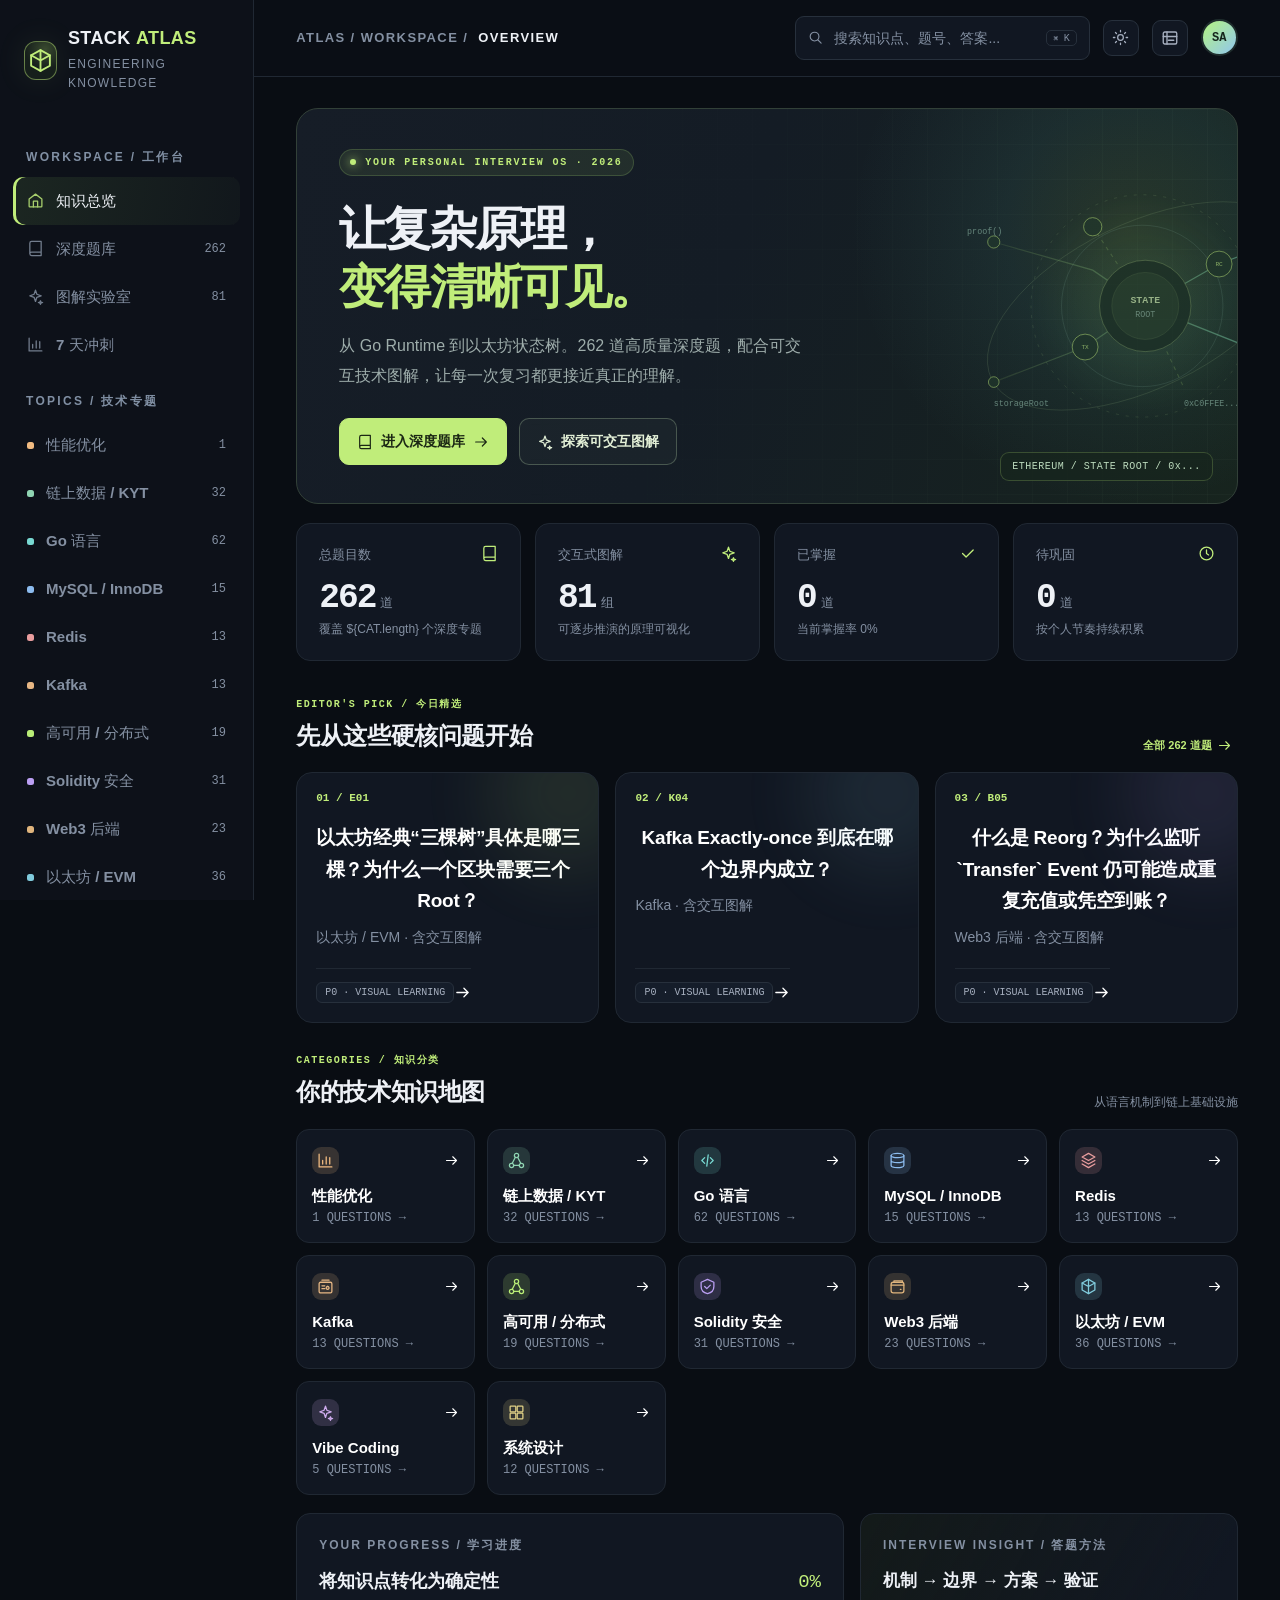
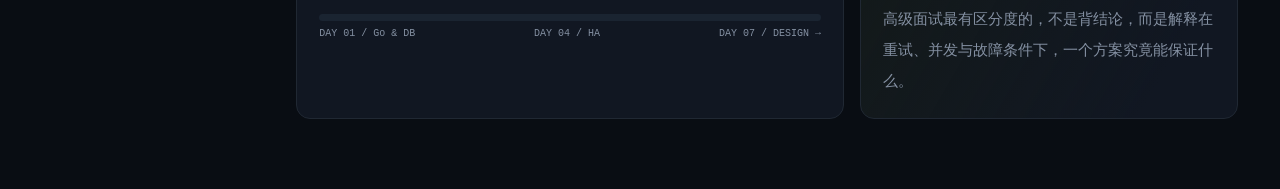
==== commit acc02b4d: "Load interview-feedback diagram module in Stack Atlas before application initialization" ====
--- a/index.html
+++ b/index.html
@@ -528,6 +528,7 @@
 <script src="./diagrams/topics-ethereum.js"></script>
 <script src="./diagrams/topics-analytics.js"></script>
 <script src="./diagrams/topics-special.js"></script>
+<script src="./diagrams/topics-interview-feedback.js"></script>
 <script>/* STACK ATLAS — dependency-free, offline-first interview knowledge base. */
 (function(){
 'use strict';
--- a/diagrams/extra.css
+++ b/diagrams/extra.css
@@ -50,3 +50,15 @@
  .ex-commit .ex-node{padding:11px}
  .diagram-controls .dctl{min-height:42px}
 }
+
+/* RFQ/PMM feedback: responsive inventory price-curve visualization */
+.ex-pmm-wrap{width:100%;padding:0 3px}
+.ex-pmm-svg{display:block;width:100%;min-width:0;max-height:400px}
+.ex-axis-text{font:12px ui-monospace,monospace;fill:#b7cac2}
+.ex-chart-title{font:700 14px Inter,"PingFang SC",sans-serif;fill:#dbeedb}
+.ex-chart-price{font:750 18px ui-monospace,monospace;fill:#c3ee87}
+.ex-pmm-metrics{display:grid;grid-template-columns:repeat(4,minmax(0,1fr));gap:9px;margin:13px auto;max-width:790px}
+.ex-pmm-metrics>div{min-width:0;border:1px solid #426358;border-radius:10px;padding:11px;background:#1a302b}
+.ex-pmm-metrics span{display:block;color:#a9c6b7;font-size:11px}
+.ex-pmm-metrics strong{display:block;color:#cef2ae;font:700 16px ui-monospace,monospace;margin-top:6px}
+@media(max-width:760px){.ex-pmm-metrics{grid-template-columns:repeat(2,minmax(0,1fr))}.ex-pmm-svg{min-width:0!important}.ex-chart-title{font-size:15px}.ex-chart-price{font-size:21px}.ex-axis-text{font-size:13px}}
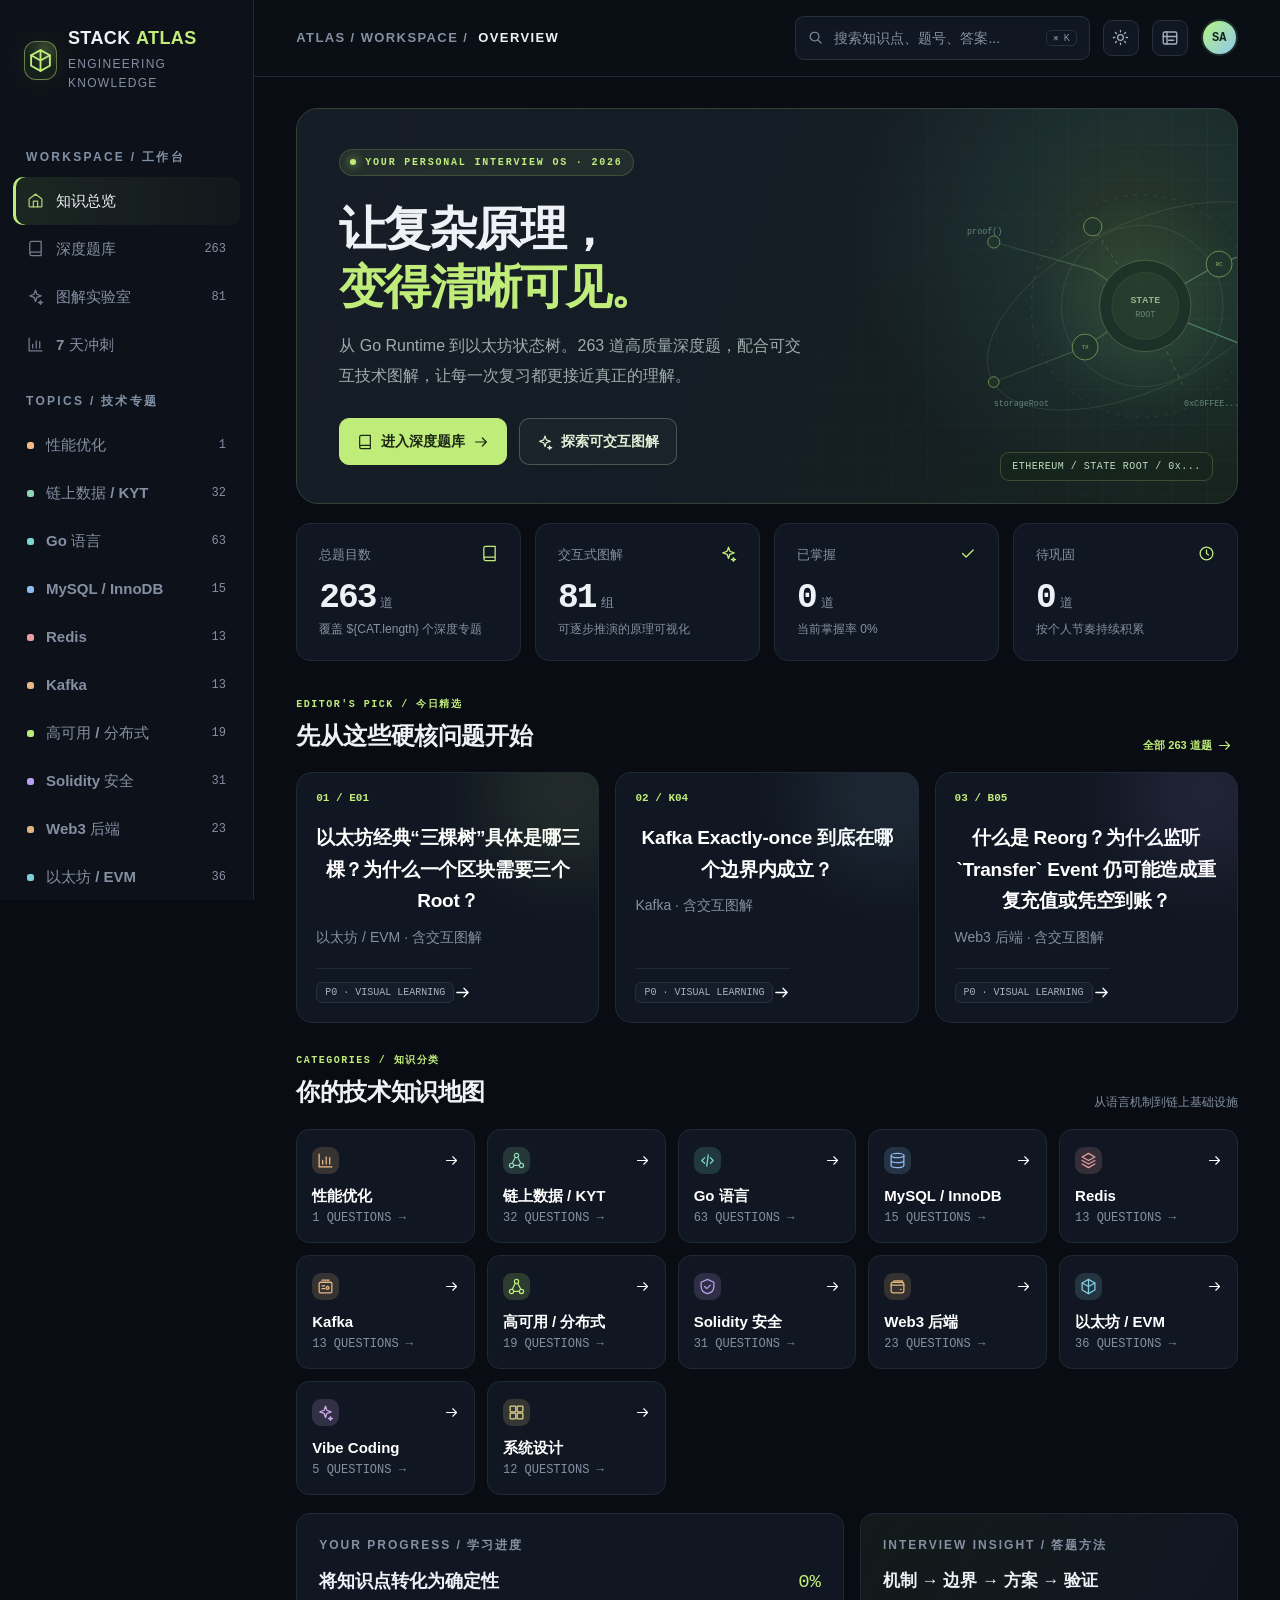
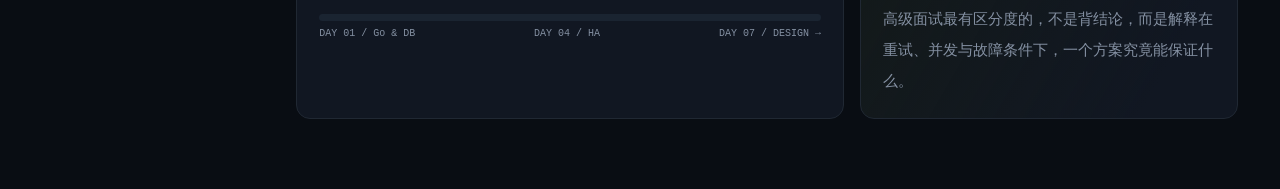
==== commit d75cdbd3: "docs(interview): add G63 Mutex vs RWMutex for write-heavy workloads" ====
--- a/index.html
+++ b/index.html
@@ -308,7 +308,7 @@
 <body>
   <div id="app"><div class="loading-screen"><div class="loading-mark">✳</div><div>正在构建知识宇宙...</div></div></div>
   <div id="toast-root" aria-live="polite"></div>
-  <script>window.STACK_ATLAS_SEED = [{"id":"G01","title":"请解释 GMP 调度模型；为什么 Go 能支撑大量 goroutine，但不能无限创建？","priority":"P0","category":"go","tags":["GMP"],"answer":"**参考答案：** G 是 goroutine 的描述结构；M 对应操作系统线程；P 持有执行 Go 代码所需的调度上下文、运行队列和局部资源。只有拿到 P 的 M 才能执行普通 Go 代码；调度器还存在全局队列、work stealing、网络轮询器与抢占机制。阻塞系统调用可能使 M 与 P 分离，P 可交由其他 M；网络 I/O 通常经 runtime poller 挂起 goroutine，而不是每个连接长期占一条线程。\n\nGoroutine 初始栈较小且可伸缩，调度成本远低于线程，但**不免费**：栈、定时器、引用对象、调度队列和下游连接都有成本。大量 goroutine 如果卡在 channel、锁或无限等待的 I/O 上，会导致内存增长与长尾延迟。设计上使用带并发上限的 worker pool、信号量和有界队列，而不是“来一条请求开一条 goroutine”无上限地扇出。\n\n**追问：** `GOMAXPROCS` 限制的是同时执行 Go 代码的逻辑并行度，不是 goroutine 总数或 OS 线程上限；I/O 密集任务可能创建多于 `GOMAXPROCS` 的线程。Go 1.25+ 在 Linux 容器环境默认更能感知 cgroup CPU 配额，但人为显式设置可能覆盖自动调整。","diagram":"gmp","source":"原始题库","createdAt":"2026-10-13","updatedAt":"2026-10-13"},{"id":"G02","title":"Channel 的同步语义是什么？无缓冲/有缓冲 channel 的 happens-before 有什么区别？","priority":"P0","category":"go","tags":[],"answer":"**参考答案：** Go 内存模型给出：一次 send 在对应 receive 完成之前同步；关闭 channel 在因关闭而读到零值的 receive 之前同步。无缓冲 channel 还具有接收/发送之间更强的握手关系；有缓冲 channel 的发送成功仅意味着写入缓冲（不代表消费者处理完），因此不能用 `ch <- item` 代替业务处理完成确认。\n\n发送到关闭的 channel 会 panic；读取关闭且已耗尽的 channel 会立刻得到元素类型零值和 `ok=false`；`nil` channel 的发送/接收会永久阻塞（除非外层 `select` 有可执行分支）。关闭操作通常由**唯一的发送侧负责人**完成，多个生产者不能随意抢着关。\n\n**追问：** 使用 `select { case ch <- v: case <-ctx.Done(): }` 控制取消，同时约定谁关闭、谁消费；即便 `ctx.Done()` 已触发，若两个 case 都 ready，`select` 仍可能选中发送，因此严格取消语义还需业务层状态校验。","diagram":"channelsync","source":"原始题库","createdAt":"2026-10-13","updatedAt":"2026-10-29"},{"id":"G03","title":"什么是 data race？`-race` 能否证明一个程序没有并发问题？","priority":"P0","category":"go","tags":["锁与并发","安全"],"answer":"**参考答案：** 两个 goroutine 无同步地访问同一内存位置，至少一个写，且不形成 happens-before，构成 data race。解决手段有互斥锁、channel 所有权传递、原子操作或不可变对象。普通 `x++` 是读—改—写，不是原子操作，不能因 64 位机器就认为线程安全。\n\n`go test -race` 是**动态检测器**：只覆盖测试中实际执行到的并发路径，无法证明不存在竞态；而“无 data race”不等于“无逻辑 race”，例如先查询库存后扣减，即使用锁保护各自单次读写，分布式情况下仍可能超卖。\n\n**追问：** 使用 `atomic` 可以保证单个状态位的可见性与操作原子性，但多字段不变式必须有明确协议；`sync.Mutex` 更易维护复合状态一致性。","diagram":"","source":"原始题库","createdAt":"2026-10-13","updatedAt":"2026-10-13"},{"id":"G04","title":"Go 的 `map` 为什么不能并发读写？怎样在 `RWMutex`、`sync.Map`、分片 map 中选择？","priority":"P0","category":"go","tags":["事务"],"answer":"**参考答案：** Go 内建 map 允许多个 goroutine 在**完全没有写入**时并发只读，但并发写和读/写缺乏同步，既违反内存模型，也可能被运行时检测为 fatal error。具体散列和桶布局会随 Go 版本变化（近年有实现更新），不应把某一版桶结构作为永恒 API。\n\n高频复合事务（“判断不存在再写入”）优先 `map + Mutex/RWMutex`，把操作放进一个临界区；`sync.Map` 更适合写一次读多次或不同 key 大多由不同 goroutine 操作的场景，提供如 `LoadOrStore`、`CompareAndSwap` 的特定原子操作；高写入吞吐可按 key 分片，减少锁争用，但要处理多 key 原子性和扩容复杂度。\n\n**追问：** `RWMutex` 不是天然优于 `Mutex`：短临界区、写比例不低或锁竞争模式复杂时，读写锁维护成本可能更高；以基准测试、mutex profile 为依据。\n\n### 第三份资料融合\n\n第三份关于 sync.Map 的 read/dirty、misses 和 expunged 是旧实现描述；Go 1.24 起默认 Hash Trie。两种实现都不提供跨 Key 原子操作或严格快照 Range，具体结构请见 G59。","diagram":"","source":"原始题库 · 第三份融合","createdAt":"2026-10-13","updatedAt":"2026-10-28"},{"id":"G05","title":"切片作为函数参数会发生什么？扩容会导致哪些诡异 bug？","priority":"P0","category":"go","tags":["GC","缓存"],"answer":"**参考答案：** slice header 包含指向底层数组的指针、长度、容量，**传参复制的是 header**，不是数组。修改可见范围内的元素一般对共享底层数组可见；`append` 如果容量足够可能继续共享，如果扩容则分配新数组，调用方的旧 header 不会自动更新。\n\n典型陷阱：把大切片的一小段长期保存在缓存中，可能因共享底层数组导致大块内存无法 GC；复用 `[]byte` 时将缓冲直接交给异步 goroutine，会产生数据被覆盖。可用 `bytes.Clone`/`append([]T(nil), s...)` 做所有权隔离。\n\n**追问：** `append` 之后的别名关系必须明确；跨 goroutine 传递可变切片应复制或转移独占所有权。","diagram":"","source":"原始题库","createdAt":"2026-10-13","updatedAt":"2026-10-13"},{"id":"G06","title":"逃逸分析怎样影响性能？“返回局部变量指针必定堆分配”是否正确？","priority":"P0","category":"go","tags":["GC"],"answer":"**参考答案：** 逃逸分析是编译器判断对象是否必须在函数栈帧之外继续存活、是否适合栈分配的过程。返回指针通常使目标值需要跨调用存活，但是否在堆上分配，仍取决于内联、优化和上下文；不能将一条语法规则等同于最终分配结果。传给 `interface{}`、闭包捕获、复杂别名关系等也可能触发逃逸，但非必然。\n\n使用 `go build -gcflags='-m=2'` 看分析，`go test -bench . -benchmem` 看 `allocs/op`、`B/op`，`pprof -alloc_space` 定位分配热点。优化顺序通常是先减少无意义对象/字符串转换，再考虑对象复用，而不是为消除一次分配牺牲代码正确性。","diagram":"","source":"原始题库","createdAt":"2026-10-13","updatedAt":"2026-10-13"},{"id":"G07","title":"Go GC 的写屏障、三色标记、GOGC 和 GOMEMLIMIT 应怎样理解？","priority":"P0","category":"go","tags":["GC"],"answer":"**参考答案：** Go 使用并发追踪式垃圾回收并配合写屏障维护并发标记期间的正确性；STW 仍存在但不是传统“全程停止”的 GC。`GOGC` 控制 GC 目标堆增长比例，调小通常减少堆占用、增加 GC CPU；调大则反过来。`GOMEMLIMIT` 是 Go runtime 管理内存的**软限制**而非操作系统 OOM 的硬保证；cgo、进程外内存、内存映射等可能不计入对应 runtime 范围。\n\n生产调优应同时看 `heap_inuse`、allocation rate、GC CPU、GC pause、容器 RSS、CPU throttling 和请求 P99；接近软限制时可能发生过度 GC 仍无法避免 OOM。Go 1.26 起 Green Tea GC 默认启用，面试回答不要机械背某个旧实现的固定细节。\n\n**追问：** 泄漏不一定是 GC 漏回收，更常见是活跃引用（goroutine、全局 map、未释放 timer、缓存）导致对象仍然可达。\n\n### 延伸深挖：`GOGC` 是什么？（来源第 141 题）\n\n`GOGC` 用于控制下一次 GC 相对于当前存活堆大小的增长目标。\n\n概念上，假设本轮 GC 后存活堆为 1 GB：\n\n- 较高的 GOGC 通常允许堆增长更多后再触发 GC。\n- 较低的 GOGC 通常更早触发 GC。\n\n较高 GOGC：\n\n- GC 频率降低。\n- CPU 消耗可能下降。\n- 内存使用通常增加。\n\n较低 GOGC：\n\n- 内存峰值可能降低。\n- GC 更频繁。\n- CPU 和 GC Assist 压力可能增加。\n\nGOGC 不是“暂停时间参数”，也不是越低越安全。\n\n容器环境中只调整 GOGC 而没有考虑容器内存上限，可能导致 OOM；设置太低则可能让程序大量 CPU 消耗在 GC 上。\n\n### 延伸深挖：Go 的软内存上限有什么作用？（来源第 142 题）\n\nGo Runtime 可以根据软内存上限调整 GC 行为，尽量让 Runtime 管理的内存保持在目标范围附近。\n\n与单独使用 GOGC 相比，软内存上限更适合容器环境，因为容器通常有明确的内存限制。\n\n设置时需要为以下内存留余量：\n\n- Go Runtime 无法完全控制的内存。\n- 线程栈。\n- cgo 分配。\n- mmap。\n- 操作系统页缓存。\n- 共享库。\n- 内核网络缓冲区。\n- 监控 Agent。\n- 同容器其他进程。\n\n软内存上限不是硬隔离，也不能保证绝不超过目标值。\n\n如果设置得过低，Runtime 可能进入频繁 GC 状态，出现：\n\n- CPU 飙升。\n- 吞吐下降。\n- 延迟上升。\n- GC 几乎持续运行。\n\n因此应同时监控内存、GC CPU 占比和请求延迟。\n\n### 延伸深挖：写屏障是什么？为什么 GC 需要写屏障？（来源第 144 题）\n\n并发 GC 标记期间，业务 Goroutine 仍会修改对象引用关系。\n\n如果对象引用发生变化而 GC 不知道，可能出现：\n\n- 存活对象未被扫描。\n- 对象被错误判断为不可达。\n- GC 标记结果不一致。\n\n写屏障是在指针写入时插入的额外逻辑，用于维护 GC 标记不变量。\n\n写屏障会带来一定执行开销，因此 Go Runtime 通常只在必要阶段启用相关机制。\n\n写屏障主要针对指针关系，而普通整数赋值不需要维护对象可达性。\n\n面试中不必死记具体屏障算法，更重要的是理解：\n\n> 并发标记时，应用还在修改对象图，写屏障用于让 GC 不漏标存活对象。","diagram":"","source":"原始题库 · Go 进阶补充（三）","createdAt":"2026-10-13","updatedAt":"2026-10-28"},{"id":"G08","title":"`Mutex`、`RWMutex`、`atomic`、`sync.Once`、`sync.Cond` 怎么选？","priority":"P0","category":"go","tags":[],"answer":"**参考答案：** `Mutex` 适合保护跨字段不变式，临界区尽量短；`RWMutex` 仅在读多写少且读临界区值得并行时有优势；`atomic` 适合简单计数、状态标志、指针发布，涉及多个值则需要不变式设计。`sync.Once` 适合只执行一次的初始化，但函数 panic 后仍视为完成，不能不加设计地用作“失败重试初始化”。\n\n`sync.Cond` 用于“条件不满足就等待，状态改变再唤醒”，必须在循环中检查谓词，处理虚假假设和状态竞争；多数普通任务排队更容易用 channel。`sync.Pool` 仅是可丢弃的临时对象缓存，GC 可以随时清空，不可拿来维护业务数据。\n\n### 延伸深挖：RWMutex 一定比 Mutex 性能好吗？（来源第 150 题）\n\n不一定。\n\nRWMutex 允许多个读者并发持锁，但其内部状态和调度逻辑比普通 Mutex 更复杂。\n\n它更可能获益的场景：\n\n- 读操作远多于写操作。\n- 读临界区有一定耗时。\n- 读操作之间确实可以并行。\n- 锁竞争明显。\n\n可能更差的场景：\n\n- 临界区只有几个简单字段读取。\n- 写操作较频繁。\n- CPU 核心较少。\n- 读锁获取本身占主要成本。\n- 大量读者让写者频繁等待。\n- 实际没有明显竞争。\n\n此外，读多写少不代表一定适合 RWMutex。可以考虑：\n\n- 不可变快照。\n- `atomic.Pointer`。\n- `atomic.Value`。\n- Copy-on-Write。\n- 数据分片。\n\n最终应通过并发 Benchmark 和 Mutex Profile 判断。\n\n### 延伸深挖：`sync.Cond` 和 Channel 如何选择？（来源第 154 题）\n\n`sync.Cond` 用于在共享状态发生变化时，唤醒一个或多个等待者。\n\n典型模式：\n\n1. 获取锁。\n2. 循环检查条件。\n3. 条件不满足则等待。\n4. 被唤醒后重新检查条件。\n5. 条件满足后执行。\n\n必须使用循环重新检查，因为：\n\n- 被唤醒不代表条件一定满足。\n- 多个等待者之间可能竞争。\n- 状态可能在获得锁前再次变化。\n\nChannel 更适合：\n\n- 传递数据所有权。\n- 事件流。\n- 任务队列。\n- 一次性通知。\n- 与 `select`、Context 组合。\n\nCond 更适合：\n\n- 多个 Goroutine 等待同一个共享状态条件。\n- 广播状态变化。\n- 数据主体保存在共享内存中。\n\n业务开发中 Channel 更常见，但 Cond 在实现队列、连接池和底层同步结构时仍有价值。","diagram":"","source":"原始题库 · Go 进阶补充（三）","createdAt":"2026-10-13","updatedAt":"2026-10-28"},{"id":"G09","title":"如何设计不会泄漏的 goroutine 生命周期和取消机制？","priority":"P0","category":"go","tags":["RPC"],"answer":"**参考答案：** 一个异步任务至少要能回答：谁创建、谁取消、谁等待结束、结果谁收取、错误谁处理。`context.Context` 通常由入站请求向下传播，带截止时间/取消信号；`cancel()` 要及时调用以释放定时器等资源。无界 `go func()`、阻塞写无人读取的 channel、没有超时的外部 RPC、忘记停的 ticker 都可能泄漏。\n\n团队实践：有界 worker pool + `errgroup.WithContext` + `SetLimit`（若选用对应库版本）+ shutdown 等待；服务退出先停新流量，再取消长任务、等待已接收工作到限时截止。`context` 不是传任意业务参数的万能容器。\n\n**追问：** `errgroup` 关联上下文会在第一个任务出错后取消其余任务，但底层函数必须遵守取消；协作式取消不能强行杀死不响应的阻塞调用。\n\n### 延伸深挖：Context 取消是如何沿调用链传播的？（来源第 170 题）\n\n派生 Context 会监听父 Context 的取消状态。\n\n父 Context 取消后，子 Context 也会被取消。\n\n因此入口请求的取消可以向下传播到：\n\n- HTTP 下游请求。\n- RPC。\n- 数据库查询。\n- Worker。\n- Channel 等待。\n- 重试循环。\n\n但传播不是自动完成所有事情。\n\n下游代码必须：\n\n- 使用带 Context 的 API。\n- 在循环中检查取消。\n- 在阻塞 Channel 操作中加入 Context case。\n- 避免创建脱离父 Context 的无限任务。\n- 在取消后及时释放资源。\n\nContext 的取消表示“请求应该停止”，不等于 Goroutine 会被强制终止。Go 没有安全的通用 Goroutine 强杀机制。","diagram":"goroutinecancel","source":"原始题库 · Go 进阶补充（三）","createdAt":"2026-10-13","updatedAt":"2026-10-29"},{"id":"G10","title":"Go 网络服务连接很多但线程很少的原因是什么？netpoll 解决了什么、没有解决什么？","priority":"P1","category":"go","tags":["锁与并发","缓存"],"answer":"**参考答案：** Go runtime 把可轮询的网络 fd 与操作系统 epoll/kqueue 等机制集成：连接暂时无数据时挂起 goroutine，fd 就绪再唤醒；这使大量空闲连接不必每连接占用一个 OS 线程。网络读取与写入仍有缓冲区、编解码 CPU、系统调用和唤醒成本。\n\nnetpoll 不能自动解决慢消费者、TCP 写缓存膨胀、业务 handler 长时间持锁、cgo 阻塞、下游资源耗尽。需要连接数/读写超时、per-connection 缓冲限额、心跳与空闲清理、应用层 backpressure。面试时区别“可处理连接数”和“可持续处理 QPS”。","diagram":"","source":"原始题库","createdAt":"2026-10-13","updatedAt":"2026-10-13"},{"id":"G11","title":"`interface` 的 typed nil 陷阱是什么？怎样设计错误处理？","priority":"P0","category":"go","tags":[],"answer":"**参考答案：** 接口值包含动态类型及动态值；接口只有两者均为 nil 才等于 nil。若 `var p *MyError = nil; var err error = p`，则 `err != nil`，因为动态类型是 `*MyError`。返回 `error` 时如果没有错误，应返回字面量 `nil`，避免把 nil 指针包装到接口。\n\n错误处理建议用 `%w` 包装上下文并通过 `errors.Is/As` 判断稳定分类；不要靠字符串比较或把底层 SQL/网络错误原样暴露给客户端。可区分可重试错误、业务冲突、权限错误、永久失败；错误码用于 API 协议，详细 cause 留在可关联的结构化日志里。","diagram":"","source":"原始题库","createdAt":"2026-10-13","updatedAt":"2026-10-13"},{"id":"G12","title":"`defer`、`panic`、`recover` 的边界是什么？","priority":"P1","category":"go","tags":["RPC"],"answer":"**参考答案：** `defer` 调用的参数在注册时求值，执行顺序后进先出；命名返回值可能被 defer 修改。`recover` 只有在**同一 goroutine 的 deferred 函数**中直接有效，不能跨 goroutine 捕捉 panic；普通业务错误不应用 panic 控制流程。\n\nHTTP/gRPC 框架可在最外层增加 recover 中间件，记录请求 ID、堆栈与崩溃指标并返回统一错误，但 recover 不会修复已经被破坏的共享状态。应将 panic 当作程序缺陷处理，配合报警和定位。\n\n### 第一轮反馈补强：defer 修改返回值\n\n不要只背“defer 是 LIFO”：defer 的函数值与参数在注册时求值，return 先形成结果参数，再逆序执行 defer。具名结果参数可被闭包修改；匿名结果对应已确定的返回值，修改其他局部变量不等于改返回值。详见 **G61** 的四组真实输出题，已用 Go 运行验证：`5 3 4 10`。","diagram":"","source":"原始题库","createdAt":"2026-10-13","updatedAt":"2026-10-30"},{"id":"G13","title":"如何用 pprof、trace、bench 正确分析 Go 性能？","priority":"P0","category":"go","tags":["GC","锁与并发"],"answer":"**参考答案：** 先确定请求类别、吞吐、P50/P95/P99、CPU、内存、GC、阻塞/锁等待基线，再抓对应时间窗口：CPU profile 定位热点；heap 分 in-use/alloc；goroutine profile 看阻塞栈；mutex/block profile 看锁和等待；execution trace 分析调度、GC、阻塞和延迟链。\n\n压测需固定 workload、预热、记录机器配额与依赖，避免只盯局部函数的 `ns/op`；优化后必须验证端到端指标，不然可能用更多内存换取局部速度而让线上 P99 恶化。RPC handler 高 CPU 不一定是 JSON 解析，还可能是日志格式化或锁竞争。\n\n### 延伸深挖：Go Benchmark 常见误区有哪些？（来源第 173 题）\n\n常见误区：\n\n- 测试时间太短。\n- 输入数据不符合真实分布。\n- 编译器将无用计算优化掉。\n- Benchmark 包含初始化成本。\n- 未区分冷缓存和热缓存。\n- 并行 Benchmark 与真实并发模型不一致。\n- 只比较 ns/op，不看 allocs/op。\n- 在负载不稳定的机器上执行。\n- 单次结果就下结论。\n- 优化了微基准，却让真实链路更慢。\n\n可靠 Benchmark 应该：\n\n- 隔离初始化。\n- 保证结果被真实使用。\n- 多次运行并进行统计比较。\n- 同时观察时间、分配和内存。\n- 使用有代表性的输入。\n- 结合 CPU 架构和运行环境。\n- 最终通过系统级压测验证。\n\n微基准只能证明局部代码在特定条件下的表现。\n\n### 延伸深挖：CPU Profile、Heap Profile、Block Profile 和 Mutex Profile 分别看什么？（来源第 174 题）\n\n#### CPU Profile\n\n查看 CPU 时间主要消耗在哪些调用路径。\n\n适合排查：\n\n- 高 CPU。\n- 热点算法。\n- 序列化。\n- 压缩。\n- GC Assist。\n- 忙循环。\n\n#### Heap Profile\n\n查看：\n\n- 当前仍然存活的对象。\n- 历史累计分配。\n- 对象数量。\n- 内存字节数。\n\n适合排查：\n\n- 内存增长。\n- 缓存。\n- 高分配。\n- 对象长期存活。\n\n#### Block Profile\n\n查看 Goroutine 在同步和阻塞操作中等待的位置。\n\n适合排查：\n\n- Channel 阻塞。\n- 锁等待。\n- select 等待。\n- 同步瓶颈。\n\n#### Mutex Profile\n\n查看锁竞争和锁等待热点。\n\n适合排查：\n\n- 高竞争 Mutex。\n- 锁粒度过大。\n- 热点共享状态。\n- 临界区过长。\n\n不同 Profile 回答的问题不同。不能拿 Heap Profile 判断 CPU 热点，也不能只看 Goroutine 数量判断锁竞争。\n\n### 延伸深挖：Go Trace 相比 pprof 有什么不同？（来源第 175 题）\n\npprof 更适合从统计聚合角度观察：\n\n- CPU 热点。\n- 内存分配。\n- 锁竞争。\n- 阻塞调用栈。\n\nTrace 更强调时间线和调度事件，可以观察：\n\n- Goroutine 创建与运行。\n- Goroutine 阻塞和唤醒。\n- P 与 M 的调度。\n- 网络等待。\n- 系统调用。\n- GC 阶段。\n- 用户定义 Region 和 Task。\n- 延迟在时间轴上的分布。\n\nTrace 适合排查：\n\n- 为什么某段时间延迟突然升高。\n- Goroutine 为什么迟迟没有被调度。\n- GC 是否与请求抖动重合。\n- 是否存在调度或系统调用阻塞。\n- 并行任务是否真正并行。\n\nTrace 数据量较大，不适合长时间无边界采集。\n\n### 第三份资料融合\n\n第三份性能排查补充：压测前固定 workload、缓存冷热、请求到达率及下游瓶颈；并对照 P99、错误率与资源预算。避免只以最大 QPS 判断成功；详见 P01。","diagram":"","source":"原始题库 · Go 进阶补充（三） · 第三份融合","createdAt":"2026-10-13","updatedAt":"2026-10-28"},{"id":"G14","title":"`database/sql` 连接池常见事故有哪些？","priority":"P0","category":"go","tags":["事务","安全"],"answer":"**参考答案：** `*sql.DB` 是并发安全的**连接池管理器**，不是单连接。`SetMaxOpenConns` 过小会增加 `WaitCount/WaitDuration`，过大可能把数据库连接/线程打满；`MaxIdleConns` 与 `ConnMaxLifetime` 需要结合代理、数据库超时及抖动设置。`Rows` 必须及时 `Close`，事务必须确保 Commit/Rollback，否则连接长时间被占用。\n\n设置 query context 超时并不意味着所有驱动/所有服务端工作都会在该时刻物理终止；监控连接等待、InUse/Idle、MySQL Threads_running、慢 SQL。服务有 N 个副本时，`N × MaxOpenConns` 不能超过数据库承受上限。","diagram":"","source":"原始题库","createdAt":"2026-10-13","updatedAt":"2026-10-13"},{"id":"G15","title":"设计一个并发可控的批量 RPC 聚合接口，如何处理超时和部分结果？","priority":"P1","category":"go","tags":["锁与并发","缓存","RPC"],"answer":"**参考答案：** 首先分清请求预算（例如整个请求 200ms）与子调用预算（下游不同设更短的 deadline）。有界并发、单接口隔离舱、基于 `ctx` 的取消，必须避免每次失败直接对所有下游重试导致放大。主结果依赖的子调用失败时返回明确错误；可降级子结果则带来源、时间戳和是否过期标记。\n\n对重复子调用用 singleflight 合并（仅同一进程/同一 key 的飞行请求），对真正热点再加小 TTL 缓存；不能把 singleflight 当成跨实例锁或持久缓存。用 trace 看 fan-out 最慢分支、排队等待和各级超时耗尽。","diagram":"","source":"原始题库","createdAt":"2026-10-13","updatedAt":"2026-10-13"},{"id":"G16","title":"Go 中怎样避免 `time.After`、Ticker、Timer 和 channel 的生命周期问题？","priority":"P1","category":"go","tags":[],"answer":"**参考答案：** 在循环里频繁构造 timer 可能导致大量临时对象/管理开销；应在特定版本的运行时语义下衡量复用的必要性。`Ticker` 不再使用时应 `Stop()`，周期任务还要能从 `ctx.Done()` 退出；重设 Timer 时应遵守所用 Go 版本的 Stop/Reset 语义，勿背诵过时的“必须 drain”规则。\n\n对限流和超时尽量用明确的上下文：一个总 deadline + 独立资源等待预算。取消只是发信号，执行方要有可终止路径。高价值追问是“请求被取消后，是否仍会造成下游写入？”——这需要幂等和状态查询解决，并非 Timer 本身能保证。\n\n### 原理加深：为什么 `time.After` 在高频循环中需要谨慎？（来源第 155 题）\n\n每次调用 `time.After` 都会创建一个新的计时对象和接收通道。\n\n在高频循环或大量并发请求中反复创建，可能带来：\n\n- 更多内存分配。\n- Timer 管理开销。\n- GC 压力。\n- 短时间内大量待触发计时器。\n\n更可控的方式是复用 Timer，并正确执行：\n\n- 停止。\n- 清理可能残留的信号。\n- 重置。\n\n但 Timer 的停止和重置语义较细，错误使用也容易产生竞态或意外触发。\n\n业务层更重要的原则是：\n\n- 不要为每个细粒度操作创建大量独立定时器。\n- 尽量复用请求 Context 的 Deadline。\n- 批量任务可使用统一调度。\n- 监控 Timer 和 Goroutine 数量。\n\n---\n\n## 二十二、Go 网络与 I/O\n\n**版本提醒：** 从 Go 1.23 的新版 Timer 通道语义开始，未引用的 Timer/Ticker 可以被 GC 回收，Timer 通道变为同步通道，Stop/Reset 不再要求旧式 drain 步骤；是否启用新语义仍与模块语言版本及 GODEBUG 设置有关。高频新建 timer 仍可能有分配和调度成本，是否复用需要基准测试。","diagram":"","source":"原始题库 · Go 进阶补充（三）","createdAt":"2026-10-13","updatedAt":"2026-10-28"},{"id":"G17","title":"如何评价 Go 近几年的语义和运行时变化，对面试有什么影响？","priority":"P2","category":"go","tags":["GC"],"answer":"**参考答案：** Go 1.22 起符合新语言版本声明的循环变量按迭代独立绑定，经典“闭包抓同一个循环变量”的答案需要先问 `go.mod` 中的语言版本；Go 1.25+ 默认 `GOMAXPROCS` 考虑容器 CPU 配额；Go 1.26 默认启用 Green Tea GC；Go 1.27 支持泛型方法，并新增更丰富的分析能力。\n\n核心不是背发布会，而是强调**语义与实现的版本边界**：内置 map 的底层结构、GC 实现、Timer 行为、编译器逃逸判断均可能变化。回答“我会根据实际 Go 版本查官方 release notes 并实测”通常比硬背某版源码更专业。\n\n---","diagram":"","source":"原始题库","createdAt":"2026-10-13","updatedAt":"2026-10-13"},{"id":"M01","title":"为什么 InnoDB 使用 B+Tree？聚簇索引和二级索引分别存什么？","priority":"P0","category":"mysql","tags":["索引"],"answer":"**参考答案：** B+Tree 多路分叉，树高低，适合页式存储和范围扫描；叶子节点有序链式访问，支持范围及排序。InnoDB 聚簇索引叶节点存整行（准确说是主键组织的记录）；二级索引叶节点存二级索引列加主键值，查询缺失字段时需按主键回表。\n\n主键应尽量短、稳定、近似递增，避免随机 UUID 造成页分裂/碎片和二级索引膨胀。联合覆盖索引可以省回表，但并非无成本：每个索引增加写放大、占空间和维护成本。","diagram":"btree","source":"原始题库","createdAt":"2026-10-13","updatedAt":"2026-10-13"},{"id":"M02","title":"联合索引的最左前缀规则与范围条件什么时候失效？","priority":"P0","category":"mysql","tags":["索引"],"answer":"**参考答案：** 索引 `(tenant_id, status, created_at, id)` 适合先做 `tenant_id = ? AND status = ?` 再按 `created_at` 范围查询。遇到第一个范围条件后，后续列往往不能进一步缩小 B+Tree 的扫描区间，但可被 ICP 过滤或用于覆盖查询，不能粗暴地说“范围后所有索引字段都失效”。\n\n需要区分能否走索引定位、能否在存储引擎过滤、能否消除回表、能否免 filesort；以 `EXPLAIN ANALYZE` 和实际扫描行数为准。函数包裹索引列、隐式类型转换、低选择性也可能改变优化器决策。","diagram":"","source":"原始题库","createdAt":"2026-10-13","updatedAt":"2026-10-13"},{"id":"M03","title":"MVCC 如何实现 RR 和 RC？Read View、Undo Log 的关系是什么？","priority":"P0","category":"mysql","tags":["MVCC","锁与并发","一致性","事务"],"answer":"**参考答案：** InnoDB 版本通过事务 ID 与 Undo 历史版本形成可见性链；一致性非锁定读通过 Read View 判断某个版本是否对当前事务可见。RC 下每次一致性读通常建立新的 Read View，RR 下事务首次一致性读确定快照并在后续一致性读中复用（仍可读到本事务自己的修改）。\n\n`SELECT ... FOR UPDATE`、UPDATE、DELETE 是**当前读/锁定操作**，并不沿用同一“老快照”语义。对外宣称“RR 下所有查询都看到固定版本”错误；一致性读和锁定读混用可能出现看似不一致的结果。","diagram":"mvcc","source":"原始题库","createdAt":"2026-10-13","updatedAt":"2026-10-13"},{"id":"M04","title":"幻读是什么？RR 能彻底禁止幻读吗？Gap Lock/Next-Key Lock 精确地锁了什么？","priority":"P0","category":"mysql","tags":["锁与并发","一致性","事务","索引"],"answer":"**参考答案：** 幻读描述同一事务按谓词再次查询时出现新增/消失匹配行。InnoDB RR 的普通一致性读通常借同一快照避免观察到新提交的幻影；范围型**锁定读**依赖记录锁与 gap/next-key 锁阻止其他事务插入到被锁区间。Next-key = 索引记录锁 + 记录前的间隙锁，并非笼统“锁住一张表”。\n\n唯一索引完整等值命中已有记录通常只需记录锁；RC 下多数查询/索引扫描不使用 gap 锁，外键/唯一约束检查等例外仍可能使用。最终加锁范围由**实际访问路径**决定，必须看索引与谓词。","diagram":"nextkey","source":"原始题库","createdAt":"2026-10-13","updatedAt":"2026-10-29"},{"id":"M05","title":"Undo、Redo、Binlog 三种日志各自解决什么问题？","priority":"P0","category":"mysql","tags":["MVCC","一致性","安全"],"answer":"**参考答案：** Undo 支持回滚和 MVCC 读取旧版本；Redo 是 InnoDB 物理/生理层 WAL，用于崩溃恢复已提交但尚未刷到数据页的修改；Binlog 属 MySQL Server 层，主要用于复制与 PITR，常见 ROW 格式还支持 CDC。三者并非互相替代：仅有 binlog 无法代替 InnoDB redo 恢复数据页一致性。\n\nBinlog 和 InnoDB Redo 为保证主存储与复制日志的提交一致性，涉及内部两阶段提交协调；“写完业务表就一定安全”还取决于 `innodb_flush_log_at_trx_commit`、`sync_binlog`、文件系统和硬件故障模型。","diagram":"mysqlwal","source":"原始题库","createdAt":"2026-10-13","updatedAt":"2026-10-29"},{"id":"M06","title":"数据库事务提交成功后，主机突然掉电，如何判断是否会丢数据？","priority":"P0","category":"mysql","tags":["事务","缓存"],"answer":"**参考答案：** 要区分 API 层返回、WAL 是否持久化、Binlog 是否 fsync、存储设备缓存承诺。典型强持久设置是 `innodb_flush_log_at_trx_commit=1` 与 `sync_binlog=1`，但仍须考虑底层磁盘/控制器是否真实遵守 flush、主从异步复制是否已传播、异地备份的恢复点。\n\n即便主库本地崩溃恢复数据不丢，在故障切主时也可能因从库未收到某事务造成逻辑数据回退。因此 **本机持久性 ≠ 集群 RPO=0**，需要 GTID、半同步/组复制或更强共识方案与故障切换规则来约束风险。","diagram":"","source":"原始题库","createdAt":"2026-10-13","updatedAt":"2026-10-13"},{"id":"M07","title":"死锁和锁等待超时有什么区别？如何排查大量死锁？","priority":"P0","category":"mysql","tags":["锁与并发","事务","索引"],"answer":"**参考答案：** 死锁是等待依赖环，InnoDB 可以检测并主动选择一个事务作为牺牲者回滚；锁等待超时是超过 `innodb_lock_wait_timeout`，未必形成环。应用必须把死锁视作可预期的**事务级重试**，且带抖动和次数上限；不能只重试半条 SQL。\n\n排查查看 `SHOW ENGINE INNODB STATUS`、`performance_schema.data_locks/data_lock_waits`、慢 SQL 和事务时长；统一访问顺序、缩短事务、建立正确索引、减少“先范围锁再按主键更新”的不确定交叉路径。盲目提高锁超时通常只是加剧堆积。","diagram":"","source":"原始题库","createdAt":"2026-10-13","updatedAt":"2026-10-13"},{"id":"M08","title":"高并发扣库存或账户余额，如何确保不会超卖/透支？","priority":"P0","category":"mysql","tags":["事务"],"answer":"**参考答案：** 使用数据库单条**条件更新**实现原子校验与写入：`UPDATE account SET balance = balance - ? WHERE id=? AND balance>=?`，然后检查 `RowsAffected=1`。与“先 SELECT 再 UPDATE”相比，条件更新把关键不变式交给同一存储引擎执行。\n\n同时要处理请求重试：业务请求 ID 唯一约束/幂等表必须在同一事务中与余额更新绑定，否则超时重试可能二次扣款。高热 key 会使同一行成为串行化瓶颈，可考虑账户分桶、流水聚合、异步排队，但会引入新的余额一致性和查询复杂度。","diagram":"stockcas","source":"原始题库","createdAt":"2026-10-13","updatedAt":"2026-10-29"},{"id":"M09","title":"怎样系统排查 SQL 突然从 10ms 变成 2s？","priority":"P0","category":"mysql","tags":["锁与并发","事务","缓存","索引"],"answer":"**参考答案：** 先拆分时间在连接池等待、网络、锁等待、执行计划/扫描、磁盘 I/O、复制延迟中占多少；比对慢日志、`EXPLAIN ANALYZE`、行数估算与实际差异、执行计划是否改变、统计信息和缓存命中。然后看是否出现新索引、数据倾斜、隐式转换、临时表、filesort、回表或大事务。\n\n优化原则是减少**实际扫描行数**及随机 I/O，而不是只看 `type=range/ref`。对热 SQL 建合适覆盖联合索引时，要同时评估 INSERT/UPDATE 维护成本与线上 DDL 风险。\n\n### 第三份资料融合\n\n第三份补充：执行计划未使用某个索引不一定叫“索引失效”，可能是成本模型依据统计信息选择了更便宜的扫描。排查 SARGability、谓词、排序、回表成本和执行计划变化。","diagram":"","source":"原始题库 · 第三份融合","createdAt":"2026-10-13","updatedAt":"2026-10-28"},{"id":"M10","title":"深分页为什么慢？基于游标的分页有哪些限制？","priority":"P0","category":"mysql","tags":["索引"],"answer":"**参考答案：** `LIMIT 1000000,20` 常需定位并跳过大量结果，即便命中索引也有扫描与回表成本。Keyset pagination 用稳定排序键继续：`WHERE (created_at,id) < (?,?) ORDER BY created_at DESC,id DESC LIMIT 20`，并配 `(created_at,id)` 索引，可以把复杂度与定位移动到游标位置附近。\n\n前提是排序稳定、二级键去重、查询条件一致。数据插入/删除可能使跨页结果变化；若要求严格快照，需要快照隔离或查询版本令牌，游标不自动提供全局一致性。","diagram":"","source":"原始题库","createdAt":"2026-10-13","updatedAt":"2026-10-13"},{"id":"M11","title":"主从复制的异步、半同步意味着什么？如何处理读写分离的读己之写？","priority":"P1","category":"mysql","tags":[],"answer":"**参考答案：** MySQL 复制常借 binlog 传输，GTID 有助于描述执行进度。异步从库可能落后并在故障切换丢失尚未复制的提交；半同步通常要求至少某个从库确认收到日志，但不等同于业务已经在该从库执行、可读或完成 fsync（细节随配置模式变化）。\n\n读写分离的刚写后读可以路由主库、基于 GTID/位点等待从库追平、或使用业务版本条件读；每种方式有延迟/成本取舍。跨 AZ 切主需要防旧主回归双写，并正确处置复制位点分叉。","diagram":"","source":"原始题库","createdAt":"2026-10-13","updatedAt":"2026-10-13"},{"id":"M12","title":"分库分表的分片键怎么选？为什么不能只按用户 ID 哈希？","priority":"P1","category":"mysql","tags":["交易处理","事务","索引"],"answer":"**参考答案：** 分片键要兼顾读写主路径、热点分布、扩容迁移和跨分片事务。按用户 ID 哈希适合“以用户为中心”交易，但后台按时间/状态批量查询、跨用户订单、全局排序与大户热点会很困难。常见组合是主数据按用户分片、异步构建查询索引/搜索系统、分析任务走列式或离线管道。\n\n扩容不等于取模数量加倍：通常需要虚拟节点/路由表、双写或增量复制、对账与灰度切换。全局唯一 ID 不保证业务唯一性，唯一请求号仍需明确在哪个分片上施加强约束。","diagram":"","source":"原始题库","createdAt":"2026-10-13","updatedAt":"2026-10-13"},{"id":"M13","title":"MySQL Online DDL 真正能做到全程无锁吗？","priority":"P1","category":"mysql","tags":["锁与并发","事务"],"answer":"**参考答案：** Online DDL 的 `ALGORITHM=INPLACE/INSTANT/COPY`、`LOCK` 支持取决于具体语句、MySQL 版本和表结构；“在线”也可能在 DDL 开始/结束阶段等待 MDL，遇到长事务造成新请求排队形成雪崩。Instant 修改是元数据为主的优化，但有适用限制。\n\n流程：预估表大小和复制延迟，查长事务、设低峰和 `lock_wait_timeout`，灰度执行与回滚策略。大表重建可考虑 gh-ost/pt-online-schema-change，但额外写压力、触发器/复制拓扑和 cutover 锁仍需评估。","diagram":"","source":"原始题库","createdAt":"2026-10-13","updatedAt":"2026-10-13"},{"id":"M14","title":"为什么 `COUNT(*)`、二级索引与覆盖索引的性能表现差异很大？","priority":"P1","category":"mysql","tags":["MVCC","事务","索引"],"answer":"**参考答案：** InnoDB 不维护一个所有事务都适用的精确总行数，`COUNT(*)` 在不同快照下要按可见性统计；优化器通常倾向扫描较小的合适索引。覆盖索引减少回表，但 MVCC 可见性判断可能仍需要访问聚簇记录，不能把 `Using index` 理解成必然零额外访问。\n\n大规模实时计数可建立异步汇总表，但要定义允许的误差与延迟；对财务口径则以可审计原始数据和明确快照为准。","diagram":"","source":"原始题库","createdAt":"2026-10-13","updatedAt":"2026-10-13"},{"id":"M15","title":"使用 MySQL 做 Outbox + CDC，如何保证写库和发 Kafka 不双写丢消息？","priority":"P1","category":"mysql","tags":["Kafka","事务"],"answer":"**参考答案：** 在**同一个数据库事务**里提交业务行和 outbox 事件行，避免“DB 成功但 Kafka 发送失败”的双写窗口；CDC/轮询器把 outbox 事件异步发布到 Kafka，并保存可恢复进度。这个方案使事件具备最终可达基础，但投递仍可能重复，消费者必须依据 `event_id` 或业务版本幂等。\n\n事件 schema 要可演进，outbox 需清理策略、积压报警与毒消息隔离；对业务状态和发件顺序必须有定义。**Outbox 提供原子产生日志，不是跨 MySQL/Kafka/外部 HTTP 的神奇全局 exactly-once。**\n\n---","diagram":"","source":"原始题库","createdAt":"2026-10-13","updatedAt":"2026-10-13"},{"id":"R01","title":"Cache Aside 模式如何保证 MySQL 与 Redis 的一致性？“先更新数据库再删缓存”为什么仍会出错？","priority":"P0","category":"redis","tags":["一致性","事务","缓存"],"answer":"**参考答案：** 主流 Cache Aside 写路径是先在 MySQL 事务提交后删除缓存，读路径 miss 后查询数据库并回填。不能先删除缓存再更新 DB，否则其他读请求可能把旧数据回填；但“先 DB 后删缓存”也仍可能因为删除失败、旧读请求回填、网络乱序而短暂不一致。\n\n可用 TTL 作为最终恢复兜底、删除失败重试与消息补偿、事件驱动失效、读写版本号 CAS 等手段。特别重要：同一个 key 的旧读请求可能在新提交之后回填旧值，应避免没有版本检查的无条件回填。金额/库存等强正确性数据应以 DB 事务校验为准，缓存主要用于加速展示或预估。\n\n**追问：** “延迟双删”是降低风险的经验手段，不能给出严格一致性证明；网络延迟不设上限时仍可能竞争。\n\n### 第三份资料融合\n\n第三份补充：DB 提交后再删缓存存在并发回填旧值的窗口，CDC/binlog、TTL、版本校验与读写路径隔离用于兜底；关键资金操作优先事务/账务而非 Redis 锁。","diagram":"","source":"原始题库 · 第三份融合","createdAt":"2026-10-13","updatedAt":"2026-10-28"},{"id":"R02","title":"缓存穿透、击穿、雪崩分别指什么？如何兼顾热点 key 的恢复？","priority":"P0","category":"redis","tags":["缓存"],"answer":"**参考答案：** 穿透：反复访问原本不存在的 key，打到后端；可用负缓存、参数校验、布隆过滤器，但负缓存涉及新建数据的失效。击穿：单个热点 key 过期/失效导致并发同时回源；可用 singleflight、互斥刷新、逻辑过期+后台刷新。雪崩：大量 key 同时失效或缓存集群整体故障；使用 TTL 抖动、多级缓存、隔离/限流和降级。\n\n**追问：** 逻辑过期的“旧数据可返回”只适合允许陈旧读的业务；单飞在进程内部减少重复请求，不能保证跨实例只刷新一次。回源流量仍要有硬并发上限。","diagram":"","source":"原始题库","createdAt":"2026-10-13","updatedAt":"2026-10-13"},{"id":"R03","title":"Redis 分布式锁 `SET key value NX PX` 真正能保证什么？","priority":"P0","category":"redis","tags":["GC","锁与并发"],"answer":"**参考答案：** `SET NX PX` 可以让同一 Redis 主节点在某个时段内只允许一个客户端成功获得某个 key，删除锁应使用 Lua 判断随机 owner token 后再 `DEL`，防止 A 的锁过期后删掉 B 的锁。但业务执行可能超过 TTL、进程 STW/GC 暂停、网络分区、主从异步复制切换，这些都使客户端之间发生同时持锁的“错觉”。\n\n若锁用来协调“不能并发修改数据库账本”等关键外部状态，应使用**fencing token**：每次租约获得单调递增版本，真正写入资源的一方拒绝旧版本。注意令牌生成方也需要具有一致性，不能简单假设异步主从 Redis 的 `INCR` 永不回退。对强正确性问题，数据库条件更新/唯一约束通常比缓存锁更关键。","diagram":"lock","source":"原始题库","createdAt":"2026-10-13","updatedAt":"2026-10-13"},{"id":"R04","title":"Redlock 是否解决了 Redis 锁的所有正确性问题？","priority":"P1","category":"redis","tags":["Nonce","锁与并发","事务","重入"],"answer":"**参考答案：** Redlock 通过多个相互独立实例的多数派成功加锁和超时估计，降低单个节点故障影响，但正确性仍依赖时间/暂停/网络模型；它不能约束**已经失去锁、但继续执行外部写入的旧客户端**。因此面试不要回答“用了 Redlock 就能实现强分布式事务”。\n\n分清需求：缓存刷新、定时任务去重通常容忍少量重入，可接受 best-effort 锁；支付、账户余额、链上 nonce 分配等需要通过持久存储中的版本检查、幂等键或串行化队列落实不变式。","diagram":"redlock","source":"原始题库","createdAt":"2026-10-13","updatedAt":"2026-10-29"},{"id":"R05","title":"Redis RDB、AOF、主从复制分别保护哪种故障？","priority":"P0","category":"redis","tags":["事务","缓存"],"answer":"**参考答案：** RDB 生成快照，便于全量恢复但快照之间有丢数据窗口；AOF 按写命令持久化，`appendfsync everysec` 在典型故障下可能损失最近约一秒数据，但这是经验窗口不是所有故障条件的数学上限；AOF rewrite 旨在控制体积。主从复制通常异步，提升读能力与故障接管，但**不是强一致的实时备份**。\n\n`WAIT`/副本确认能改善传播概率，不能自动变成强事务持久化。资金与不可丢失的业务记录应落 MySQL/强持久日志，Redis 更多作为可恢复缓存或辅助协调层。","diagram":"","source":"原始题库","createdAt":"2026-10-13","updatedAt":"2026-10-13"},{"id":"R06","title":"Redis Cluster 如何分片？MOVED、ASK 和热 slot 如何处理？","priority":"P0","category":"redis","tags":["事务"],"answer":"**参考答案：** Cluster 将 key 映射到 16,384 个 hash slot；正常请求遇到 `MOVED` 表示槽的永久路由位置更新，迁移中的 `ASK` 表示临时去另一个节点执行并需 ASKING 语义。客户端必须支持拓扑发现、重定向和有限重试。`{tag}` 决定哈希标签，使相关多 key 落同一个 slot，支持某些多键操作。\n\nHash tag 不是万能的：把一个巨大业务域放在同一 tag 会造成 slot 热点，扩容后热点不能自动被多个主节点并行承载。跨 slot Lua/事务受限制，设计时优先保证数据结构与访问模式可分片。","diagram":"","source":"原始题库","createdAt":"2026-10-13","updatedAt":"2026-10-13"},{"id":"R07","title":"Redis 内存达到 `maxmemory` 后会发生什么？LRU/LFU 有什么陷阱？","priority":"P0","category":"redis","tags":[],"answer":"**参考答案：** 淘汰策略决定内存超限时是拒绝可增长写入，还是从全部 key/仅有 TTL 的 key 中采样淘汰。Redis 的 LRU/LFU 是近似算法，不要误解为严格全序。`volatile-*` 策略若没有可淘汰的带 TTL key，可能仍拒绝写入。\n\n内存预算不能只看 `used_memory_dataset`：复制 backlog、客户端缓冲、AOF rewrite、内存碎片以及 fork 的写时复制都会影响 RSS 和峰值。要明确业务允许的驱逐语义，不可将无 TTL 的“核心计数器”放在可淘汰实例中而不做补偿。","diagram":"","source":"原始题库","createdAt":"2026-10-13","updatedAt":"2026-10-13"},{"id":"R08","title":"如何发现和治理 big key、hot key、慢查询和网络拥塞？","priority":"P0","category":"redis","tags":["一致性","缓存"],"answer":"**参考答案：** Big key 是值/成员过大，影响命令执行、网络传输、迁移、删除和备份；hot key 是流量极度集中，未必大。使用 `SLOWLOG`、latency monitor、`INFO`、`MEMORY USAGE`、采样扫描、key 空间统计及客户端指标定位；生产中尽量用 `SCAN` 代替阻塞的 `KEYS`。\n\nBig key 可拆分、分段扫描、`UNLINK` 异步回收；hot key 可本地缓存、只读副本（容忍延迟）、分片计数、请求合并，注意修改类热点仍要由一致性来源串行化。不能只靠“Redis 单线程很快”来掩盖 CPU/网络单核瓶颈。\n\n### 第三份资料融合\n\n第三份补充：热点 Key 可分层用本地短 TTL 缓存、singleflight 请求合并、逻辑过期与自动预热；多副本热点读要考虑失效广播、脏数据窗口和租户隔离。","diagram":"","source":"原始题库 · 第三份融合","createdAt":"2026-10-13","updatedAt":"2026-10-28"},{"id":"R09","title":"Lua 脚本、Pipeline、MULTI/EXEC 分别保证什么？","priority":"P1","category":"redis","tags":["Kafka","交易处理","事务","链上"],"answer":"**参考答案：** Pipeline 主要减少网络往返，**不代表批量原子执行**；事务 `MULTI/EXEC` 保证执行期间命令序列不与其他客户端命令交错，但没有传统关系型数据库的自动回滚，命令级运行错误可能让其他命令继续执行。Lua/Redis Functions 能在服务器侧组合多个 Redis 操作并在执行阶段阻止其他命令插入，适合“检查并扣减”等单实例原子逻辑。\n\n原子性的边界是 Redis 内部状态：脚本无法把 MySQL、HTTP、Kafka 或链上交易一起纳入原子事务；长脚本会阻塞其他请求。Cluster 中还需关注 key slot 约束。","diagram":"","source":"原始题库","createdAt":"2026-10-13","updatedAt":"2026-10-13"},{"id":"R10","title":"Redis 能否用于精确限流？固定窗口、滑动窗口、令牌桶怎样选？","priority":"P1","category":"redis","tags":["安全"],"answer":"**参考答案：** 固定窗口计数实现简单，却可能在边界发生双倍突发；滑动日志（常用 ZSET 记录时间戳）更精确但每次操作 O(log N) 并占内存；滑动窗口计数是成本和准确性折中；令牌桶允许指定容量突发并按稳定速率补充，漏桶适合平滑输出。\n\n使用 Lua/Function 将读取时间、清理、判断、计数及 TTL 设置原子化（注意时钟来源）；多区域部署要决定全局一致预算还是区域配额。限流被 Redis 故障影响时要预先定义 fail-open/fail-closed，安全敏感 API 往往不能无条件开放。","diagram":"","source":"原始题库","createdAt":"2026-10-13","updatedAt":"2026-10-13"},{"id":"R11","title":"Redis Stream 与 Kafka 的消费保证有什么不同？","priority":"P1","category":"redis","tags":["Trie","Kafka"],"answer":"**参考答案：** Redis Streams 有 consumer group、Pending Entries List、`XACK`、`XAUTOCLAIM` 等机制，可实现待确认消息的重新认领；但如果设置过短裁剪、缺少持久化/副本保障，或者消费者错误处理，仍会丢失业务事件。Redis Streams 的运维模型、容量与磁盘长期留存能力和 Kafka 的分区日志不同。\n\n适合中小规模轻量异步工作队列；跨团队的大吞吐事件管道、长周期回放、海量可持久消费组一般更偏 Kafka。两者都需要幂等消费与 poison message 处理。","diagram":"","source":"原始题库","createdAt":"2026-10-13","updatedAt":"2026-10-13"},{"id":"R12","title":"使用 Redis 做排行榜、库存预占、会话保存时最容易忽略什么？","priority":"P1","category":"redis","tags":["缓存"],"answer":"**参考答案：** 排行榜 ZSET 适合排名和 TopN，但需要定义并列分数、增量回放及历史归档；库存预占需要超时释放和与订单状态的最终一致，对资金/库存最终账务不能只靠易失缓存；Session 存储应考虑 TTL 续期、并发登出、同账号多端、token 吊销、跨机房可用性。\n\n设计缓存数据时先问**丢了能否从权威源重建**。如果不能重建，就不该把 Redis 作为唯一事实来源。","diagram":"","source":"原始题库","createdAt":"2026-10-13","updatedAt":"2026-10-13"},{"id":"R13","title":"热点计数从 1 万 QPS 到 100 万 QPS，Redis `INCR` 为什么不一定够？","priority":"P1","category":"redis","tags":["Kafka"],"answer":"**参考答案：** 对同一 key 的 `INCR` 必须在其所属节点串行执行，限制可能来自单核、网络、复制和持久化，而非 O(1) 算法复杂度。可做本地聚合定期 flush、按用户/实例分桶、Kafka 异步累计，并在读取时合并；代价是实时精确性变弱，失败恢复要有偏移量和幂等保障。\n\n如果计数是财务余额等强正确性字段，不可直接套用最终一致分桶方案。先明确精确度和延迟 SLA，再选架构。\n\n---","diagram":"","source":"原始题库","createdAt":"2026-10-13","updatedAt":"2026-10-13"},{"id":"K01","title":"Partition、Leader、ISR、HW、LEO 分别是什么？","priority":"P0","category":"kafka","tags":["安全"],"answer":"**参考答案：** Topic 拆成多个 partition，单 partition 内记录具有有序 offset；同一 partition 的副本由 leader 对客户端读写，ISR 是当前与 leader 保持足够同步的副本集合。LEO 可粗略理解为日志末端下一条 offset，HW 是被认为已提交、可供正常消费者读取的高水位；不能把 leader 上刚追加但尚未安全复制的记录等同于已提交。\n\nISR 缩小时，系统的可用性与持久性约束发生变化；故障恢复依赖 leader 选举及不干净选举策略。跨分区没有全局总顺序。","diagram":"kafkalog","source":"原始题库","createdAt":"2026-10-13","updatedAt":"2026-10-29"},{"id":"K02","title":"`acks=all`、`min.insync.replicas=2`、`replication.factor=3` 意味着绝对不丢消息吗？","priority":"P0","category":"kafka","tags":[],"answer":"**参考答案：** 这套配置意味着 ISR 数量不足 2 时写入会失败，而写入成功通常需要当前 ISR 中所有副本确认；它显著提高副本故障下的持久性，但**不是对任意多个故障都零丢失**。还需考虑 broker 磁盘、刷盘、集群级损毁、错误配置、unclean leader election、数据保留策略和灾备。\n\n生产端要处理超时“写成功但 ACK 丢失”的不确定结果，使用幂等生产者并以业务 ID 去重。acks 与消息处理完成不是同一个概念。","diagram":"","source":"原始题库","createdAt":"2026-10-13","updatedAt":"2026-10-13"},{"id":"K03","title":"Kafka Producer 的幂等写是如何实现的？解决不了什么重复？","priority":"P0","category":"kafka","tags":["Kafka","事务"],"answer":"**参考答案：** Kafka 幂等生产者使用 Producer ID、epoch 与 partition 内序号，让 broker 识别重试造成的重复批次，并避免一定范围内的重排。它主要处理同一个 producer 会话/逻辑生产者下重试的重复，**不会凭空识别两个来自不同 HTTP 请求但业务语义相同的消息**。\n\n跨进程/跨服务业务幂等仍要事件 ID、数据库唯一约束或幂等状态机。`transactional.id` 关联事务性生产者，并让过期旧生产者被 fenced，属于另一层语义。","diagram":"produceridem","source":"原始题库","createdAt":"2026-10-13","updatedAt":"2026-10-29"},{"id":"K04","title":"Kafka Exactly-once 到底在哪个边界内成立？","priority":"P0","category":"kafka","tags":["Kafka","事务"],"answer":"**参考答案：** Kafka 的 EOS 通过幂等生产者、事务写入、消费者 `read_committed`，以及把消费 offset 与输出 topic 记录放入**同一个 Kafka 事务**，支持 Kafka→处理→Kafka 路径的原子可见性。它不能天然确保“消费消息→调用支付接口→写 MySQL→发 Kafka”只执行一次。\n\n外部系统要使用 outbox/inbox、业务去重键、数据库条件状态迁移，或者接受补偿；尤其不能以“Kafka 开了事务”替代支付幂等设计。Exactly-once processing 是**效果等价于一次**，不是物理执行恰好一次。","diagram":"kafka","source":"原始题库","createdAt":"2026-10-13","updatedAt":"2026-10-13"},{"id":"K05","title":"Consumer 应该先提交 offset 还是先执行业务？","priority":"P0","category":"kafka","tags":["Kafka","事务"],"answer":"**参考答案：** 先提交 offset 再处理可能因故障**丢任务**（at-most-once）；先处理并持久化，再提交 offset，崩溃重启会重放，通常是 **at-least-once + 消费端幂等**。对于 MySQL，推荐在事务内写入业务效果与已处理事件 ID，成功提交后再提交 Kafka offset；重放时唯一约束阻止重复效果。\n\n还要处理 offset commit 失败、消费组 rebalance 导致的分区转移、批量中部分消息成功；不要把“已拉取”当成“已处理”。","diagram":"kafka","source":"原始题库","createdAt":"2026-10-13","updatedAt":"2026-10-13"},{"id":"K06","title":"如何保证用户或订单事件有序？增加 Partition 数量有哪些副作用？","priority":"P0","category":"kafka","tags":[],"answer":"**参考答案：** 把同一 `order_id` 或 `account_id` 做 partition key，可保证同一 partition 追加顺序，但处理器自身并发、重试 topic、异步下游调用仍可能造成业务处理乱序。加业务版本/序列号，消费端要求 `version = current_version + 1` 或按状态转换校验。\n\n增加 partition 后，hash(key) 到 partition 的映射通常改变，历史与新增消息可能落不同分区，跨变更时间段不再具备天然单 key 顺序保障。扩容需评估重新分片、迁移窗口与业务版本锁。","diagram":"","source":"原始题库","createdAt":"2026-10-13","updatedAt":"2026-10-13"},{"id":"K07","title":"Consumer Lag 飙升时，怎样判断是消费能力不足还是 Kafka 本身出问题？","priority":"P0","category":"kafka","tags":["Kafka"],"answer":"**参考答案：** Lag 是可用 offset 与已提交/已消费进度的差；先看生产速率是否瞬时上升，再看消费速率、消费异常/重试、rebalance 次数、poll 间隔、broker fetch 延迟、磁盘/网络、分区倾斜、下游数据库等待。增加 consumer 只有在有效分区可并行且下游能承受时才有效。\n\n如果单个 partition 热点，更多同组消费者不提高此 partition 的并行度；可重新设计 key、局部批量处理或增加业务层分片，但要保持顺序约束。","diagram":"","source":"原始题库","createdAt":"2026-10-13","updatedAt":"2026-10-13"},{"id":"K08","title":"Rebalance 发生时怎样避免重复写业务与长时间停摆？","priority":"P0","category":"kafka","tags":["Kafka"],"answer":"**参考答案：** 成员加入、离开、订阅变化或 poll 超时等都可能导致分区重新分配。旧消费者可能在分区被收回前完成某项副作用，但没有及时提交 offset，新消费者会重放，因此**幂等**是底线。\n\n实践上处理 revoke 回调：停止取新任务、处理/取消在途任务、合理提交已完成 offset；限制处理时间与批次，考虑 cooperative assignment、静态成员及较新的 consumer group 协议以降低停摆。Kafka 4.x 已引入新的组协议能力，具体以客户端和 broker 兼容性为准。","diagram":"","source":"原始题库","createdAt":"2026-10-13","updatedAt":"2026-10-13"},{"id":"K09","title":"什么是消息重试风暴？重试 Topic、DLQ 怎样设计？","priority":"P0","category":"kafka","tags":[],"answer":"**参考答案：** 当下游数据库、第三方 API 故障，所有消费者立即重试会放大负载并阻塞正常消息。应先对错误分类：网络瞬时错误延迟重试（指数退避+抖动+重试预算），参数错误/不可恢复业务错误直接送 DLQ 并报警。主 topic 不应无限卡在 poison message 上。\n\n将消息转到延迟重试 topic 会破坏原 partition 的严格顺序，必须明确业务是否容忍；重要资金流水更适合按账户隔离执行、维持序列号与人工介入状态，而不是无条件跳过。","diagram":"dlq","source":"原始题库","createdAt":"2026-10-13","updatedAt":"2026-10-29"},{"id":"K10","title":"Kafka 的日志压缩 `compact` 与按时间删除 `delete` 有何区别？","priority":"P1","category":"kafka","tags":["Kafka"],"answer":"**参考答案：** Delete 按保留时间/大小清理日志段，适合事件流；compaction 在后台保留同一个 key 的较新值，适合键值状态变更或 CDC changelog，但它不是“立刻只剩一条最新消息”，短期仍可能有多条记录。Tombstone 可表达删除，保留/清理时机与消费者落后程度需协调。\n\n使用 compacted topic 恢复状态要理解快照边界、同 key 分区顺序、是否已错过 tombstone；对审计型不可篡改流水不宜依赖只有最新值的压缩主题。","diagram":"","source":"原始题库","createdAt":"2026-10-13","updatedAt":"2026-10-13"},{"id":"K11","title":"为什么 Kafka 吞吐高？为什么批量越大不一定越好？","priority":"P1","category":"kafka","tags":["Kafka","GC","事务","缓存"],"answer":"**参考答案：** Kafka 依托顺序追加日志、操作系统页缓存、批处理、压缩、批量网络请求等降低单位记录开销；实际高性能不意味着每条消息都 `fsync`。生产端 `linger.ms` 与 `batch.size` 越大通常吞吐/压缩效率更好，但增加排队延迟与请求大小；消费端大批次也会带来 GC、长事务和延迟 ACK 风险。\n\n优化从生产速率、平均消息体积、key 分布、压缩比、带宽、磁盘、刷盘模型和端到端 P99 综合测量，不单看 broker 的 MB/s。","diagram":"","source":"原始题库","createdAt":"2026-10-13","updatedAt":"2026-10-13"},{"id":"K12","title":"KRaft 和 ZooKeeper 的关系是什么？控制平面与数据平面怎样隔离？","priority":"P1","category":"kafka","tags":["Kafka"],"answer":"**参考答案：** KRaft 将 Kafka 元数据管理放到基于 Raft 的 controller quorum，不再依赖 ZooKeeper；Kafka 4.0 已移除 ZooKeeper 模式。Controller 负责元数据决策、分区 leader 变更等，broker 负责数据读写；元数据 quorum 不等于每个 topic partition 的业务消息副本协议。\n\n生产中应监控 controller quorum 可用性、元数据变更延迟、broker 注册状态、partition under-replicated、磁盘占用和升级兼容性。把“Kafka 用 Raft”笼统等同于“所有日志分区按 Raft 写入”是常见误区。","diagram":"","source":"原始题库","createdAt":"2026-10-13","updatedAt":"2026-10-13"},{"id":"K13","title":"如何设计 CDC / Outbox 的全链路顺序和可重放？","priority":"P1","category":"kafka","tags":["事务"],"answer":"**参考答案：** 单表 binlog 原始变更具有确定的提交顺序，但不同表/事务、不同 partition、消费者并发和外部依赖会让业务端看到不同顺序。设计事件 envelope：`event_id, aggregate_id, version, event_type, occurred_at, schema_version, trace_id`；同聚合键定向分区，在消费者用版本检查。\n\nCDC 要处理初始快照+增量衔接、schema 变更、binlog 保留不足、重复事件、回滚/恢复与断点重读。想支持历史重建，要让事件具有足够业务语义，不能只发送某行“更新了”的模糊通知。\n\n---","diagram":"","source":"原始题库","createdAt":"2026-10-13","updatedAt":"2026-10-13"},{"id":"H01","title":"高可用的 SLA、SLO、SLI 怎么拆解？99.99% 可用真的能说明用户体验吗？","priority":"P0","category":"distributed","tags":[],"answer":"**参考答案：** SLI 是可测量指标（例如成功请求占比、正确结果率、P99 延迟），SLO 是内部目标，SLA 是对外承诺及违约责任。应从真实用户路径定义成功：钱包充值链路不能只测 API 返回 200，还要看到账正确率、完成时间、重复入账率。99.99% 的“探针 HTTP 可用”可能掩盖功能失效。\n\n错误预算 = 可容忍失败量，用于发布节奏与风险管理。分别建立入口可用性、依赖可用性、业务正确性、数据完整性目标，关注 P99 而不仅是平均值。严格意义的“4 个 9”还要明确统计周期、排除窗口和地域口径。","diagram":"","source":"原始题库","createdAt":"2026-10-13","updatedAt":"2026-10-13"},{"id":"H02","title":"如何估算服务从 1 万 QPS 扩到 10 万 QPS 的资源容量？","priority":"P0","category":"distributed","tags":["GC"],"answer":"**参考答案：** 先拆请求类型、峰值/平均比例、每请求 CPU 时间、平均与 P99 耗时、内存/网络/DB query 数量，而不是直接按 QPS 线性增加 Pod。简单估算：若每请求消耗 2ms 单核 CPU，则 10 万 QPS 需要约 200 CPU 核的理论 CPU 时间，生产还要留 GC、调度、峰值和故障容量冗余。\n\n依据 Little's Law `L = λW`：100k QPS、平均在途时间 100ms，系统平均约 10k 个在途请求；P99 很高时队列/连接需求可能远超平均估算。压测要使用能维持目标到达率的 open-loop 模型，避免闭环压测的 coordinated omission 低估尾延迟。","diagram":"","source":"原始题库","createdAt":"2026-10-13","updatedAt":"2026-10-13"},{"id":"H03","title":"限流、熔断、降级、隔离、背压区别是什么？","priority":"P0","category":"distributed","tags":[],"answer":"**参考答案：** 限流限制请求进入速率；并发隔离限制正在消耗的资源；背压让上游知道“处理能力不足”，避免无限排队；熔断在下游持续失败时快速拒绝请求并安排探测；降级在功能和新鲜度允许的范围返回简化结果。它们是不同控制维度，不能以一个 Redis QPS 计数器替代全链路保护。\n\n典型次序：入口速率控制 → 下游并发隔离/排队上限 → 超时与重试预算 → 熔断 → 受控降级。熔断器应区分调用方错误（4xx）与基础设施失败，半开探测要有数量限制，否则恢复瞬间仍会打爆后端。","diagram":"","source":"原始题库","createdAt":"2026-10-13","updatedAt":"2026-10-13"},{"id":"H04","title":"为什么重试会把一个小故障放大成全站故障？","priority":"P0","category":"distributed","tags":["链上","RPC"],"answer":"**参考答案：** 多层服务若每层失败重试 3 次，A→B→C→D 的最坏调用量可能成倍增长；下游本已过载，重试只会加重排队。正确策略是统一端到端 deadline、限制重试只发生在合适层、指数退避+抖动、设置最大次数/总时间预算，并为重试设独立并发配额。\n\n首先判断操作是否幂等：GET 可重试不等于所有 GET 都无副作用；支付、发券、链上广播必须有请求 ID 和状态查询。RPC 超时后**结果是未知**，不是“必定失败”。","diagram":"retries","source":"原始题库","createdAt":"2026-10-13","updatedAt":"2026-10-13"},{"id":"H05","title":"怎样设计一个真正可靠的幂等 API？","priority":"P0","category":"distributed","tags":["交易处理","事务","索引","链上"],"answer":"**参考答案：** 客户端为“同一次业务意图”生成稳定幂等键；服务端将 `tenant_id + idempotency_key` 建唯一索引，并记录请求参数摘要、执行状态、结果与可恢复凭据。重复请求若 key 相同但 payload 不同应拒绝，而不是错误复用成功结果。\n\n对于 DB 内业务操作，用同一事务写入幂等记录与业务状态；对于外部支付/链上交易，需持久化状态机、外部请求唯一 ID、超时后的主动查询和人工兜底。不可把 Redis `SETNX` 当永久幂等存储，它会过期/被淘汰或切主丢写。","diagram":"idempotency","source":"原始题库","createdAt":"2026-10-13","updatedAt":"2026-10-29"},{"id":"H06","title":"跨服务订单 + 支付 + 库存，2PC、TCC、Saga、Outbox 怎么选？","priority":"P0","category":"distributed","tags":["锁与并发","事务","链上"],"answer":"**参考答案：** 2PC 提供协调式原子提交语义，但会带来锁持有、协调者和可用性/扩展性问题，外部 HTTP/链上操作通常不具备 XA 参与者能力；TCC 在各服务实现 Try/Confirm/Cancel 与资源预留，要求处理空回滚、悬挂和幂等；Saga 把长事务拆成本地事务加补偿，适合有可逆步骤的流程。\n\nOutbox 负责可靠地把本地事务结果发布成事件，并不决定业务补偿。支付退款可能不能在业务语义上“当作从未发生”，所以必须明确每步不可逆性及客户可见状态。","diagram":"","source":"原始题库","createdAt":"2026-10-13","updatedAt":"2026-10-13"},{"id":"H07","title":"分布式 Leader 选举之后为什么还需要 fencing token？","priority":"P0","category":"distributed","tags":["锁与并发","事务"],"answer":"**参考答案：** 租约过期不等于旧 leader 停止运行：旧进程可能经历长暂停后恢复，继续向数据库/对象存储写入。新 leader 已获得租约，若存储系统不校验代际，便出现双写。用单调增加 epoch/fencing token，并在**最终资源的写入路径上**拒绝比当前版本旧的写入，才能封住旧 leader。\n\n必须区分“有了锁服务”和“资源本身支持 fencing”；如果目标系统不能比较版本，只能通过更强的事务中心、单写代理或业务乐观锁设计消除风险。","diagram":"lock","source":"原始题库","createdAt":"2026-10-13","updatedAt":"2026-10-13"},{"id":"H08","title":"服务跨可用区部署就具备高可用了吗？","priority":"P0","category":"distributed","tags":[],"answer":"**参考答案：** 多 AZ 只能降低部分机房故障风险；如果实例依赖同一个单主 Redis、同一条 NAT、同一套配置中心、同一个数据库写节点，仍存在共享故障域。需要分层梳理入口、服务发现、负载均衡、数据库、消息、DNS、证书、运维控制面等依赖。\n\n设计明确 RTO（恢复时间目标）和 RPO（数据丢失目标），实施可验证的切流、主从提升、只读降级与回切。故障切换期间的 split-brain、防旧主写、数据修复通常比“能自动重启实例”难得多。","diagram":"","source":"原始题库","createdAt":"2026-10-13","updatedAt":"2026-10-13"},{"id":"H09","title":"Redis/MySQL/Kafka 全链路超时应如何设置？","priority":"P0","category":"distributed","tags":["Kafka","交易处理","事务","RPC"],"answer":"**参考答案：** 一次用户请求的总 budget 应严格覆盖网关排队、RPC 连接/调用、DB 等待与结果编码；各层只消费剩余时间，而不是每层都独立设 5s 导致总耗时无边界。对下游设置连接超时、请求超时、pool 等待、批量上限与最大排队长度；用 tracing 量化预算耗尽的位置。\n\n对 DB 写操作，超时后的事务是否提交未知，不能无条件再扣一次；对 Kafka，ACK 超时同样不能证明消息未到；对 EVM 交易，RPC 广播超时也不能证明交易不存在。","diagram":"","source":"原始题库","createdAt":"2026-10-13","updatedAt":"2026-10-13"},{"id":"H10","title":"如何防止库存/余额高并发更新引发单点热点？","priority":"P0","category":"distributed","tags":[],"answer":"**参考答案：** 先判断是否确实需要每次操作都有全局强一致的最新值。如果必须强一致，单个账户或 SKU 的关键不变式存在不可绕过的串行化成本，可通过专属分区/账户 actor、同 key 排队与批处理提升效率，但无法凭空消除冲突。若容忍最终一致，可以预分配配额、分片桶与本地扣减，再异步对账和回收。\n\n预售场景可将总库存分成多份“可卖额度”，配额耗尽就拒绝或申请补充，但须保证额度总和不超总库存；分布式分片只是改变争用形态，风险控制是关键。","diagram":"","source":"原始题库","createdAt":"2026-10-13","updatedAt":"2026-10-13"},{"id":"H11","title":"多机房双活的难点是什么？是否可以无脑实现“跨地区同时写”？","priority":"P0","category":"distributed","tags":["交易处理","一致性"],"answer":"**参考答案：** 双活最大难点是跨地域延迟、网络分区、并发冲突和故障恢复。读多写少或互不相关的用户数据可按用户/地域单写归属，再就近读；交易余额、唯一约束不能简单用 last-write-wins，因为两个并发扣款若互相覆盖会破坏不变式。\n\n需明确一致性模型：强一致跨区写牺牲延迟和分区可用性；最终一致需要 CRDT/冲突解决且仅适合可合并的数据类型。数据主权和监管也会影响可复制范围。","diagram":"","source":"原始题库","createdAt":"2026-10-13","updatedAt":"2026-10-13"},{"id":"H12","title":"CAP、PACELC 在架构选型中真正意味着什么？","priority":"P1","category":"distributed","tags":["Nonce","一致性"],"answer":"**参考答案：** CAP 讨论在**网络分区发生时**，分布式系统无法同时向所有请求保证强一致和可用响应；不是平时随便从 C/A/P 三项选两项。PACELC 补充“即使没有分区，也要权衡同步复制延迟与一致性”，与跨 AZ/跨地域数据库实际取舍更贴近。\n\n要按操作分类：展示型统计可牺牲少量新鲜度，支付余额、取款 nonce/资金不变式则不能容忍任意陈旧写。术语必须落到“读取是否线性一致、写入在故障期间是拒绝还是接受”的 API 合同。","diagram":"","source":"原始题库","createdAt":"2026-10-13","updatedAt":"2026-10-13"},{"id":"H13","title":"雪花 ID、UUID、ULID、数据库号段怎么选？","priority":"P1","category":"distributed","tags":["索引"],"answer":"**参考答案：** Snowflake 类 ID 通过时间戳、节点标识和序列组合，吞吐高/趋势递增，但必须处理时钟回拨、节点 ID 冲突、序列耗尽；UUIDv4 去中心化强，但随机索引局部性差；UUIDv7/ULID 具有时间排序特征，但不等于绝对全局单调、也不自动提供业务唯一约束。号段模式依赖中心存储分配，可降低每次请求对中心的依赖。\n\n不应把 ID 的“唯一”与“可排序”“不可猜测”“业务幂等”混为一谈。订单号外露可能还需要抗枚举和业务域校验。","diagram":"","source":"原始题库","createdAt":"2026-10-13","updatedAt":"2026-10-13"},{"id":"H14","title":"如何设计可观测性，排查“用户说慢，但服务器平均延迟正常”？","priority":"P1","category":"distributed","tags":["Kafka","锁与并发","安全","RPC"],"answer":"**参考答案：** 聚合看平均会掩盖某个租户、某个链、某个机房的长尾。建立 RED（Rate/Errors/Duration）和资源饱和度指标，日志带 `trace_id, request_id, tenant, chain_id, tx_hash` 等安全元数据；全链路 trace 标注连接池等待、Kafka Lag、RPC provider、DB query、锁等待与异步任务消费间隔。\n\n直方图聚合应正确计算跨实例分位数，不能直接取“各实例 P99 的平均”；注意标签高基数导致监控爆炸，原始地址/tx hash 通常应留日志/trace，而不是所有维度作为 Prometheus label。\n\n### 第三份资料融合\n\n第三份补充：P99 高但平均低时检查连接池等待、数据库锁、GC Assist、RPC 尾延迟及排队；从 trace 分段证明瓶颈所在，不要凭 CPU 低推断系统健康。","diagram":"","source":"原始题库 · 第三份融合","createdAt":"2026-10-13","updatedAt":"2026-10-28"},{"id":"H15","title":"RPC / HTTP/2 / gRPC 的连接复用及负载均衡隐藏了哪些问题？","priority":"P1","category":"distributed","tags":["RPC"],"answer":"**参考答案：** HTTP/2 在少量 TCP 连接上多路复用，降低建连开销，但长期连接会让 L4 负载均衡在新增实例后仍保持旧的连接分布；服务发现与客户端连接池、L7 负载均衡需协调。gRPC 截止时间要跨服务传播，连接断开后的重试须区分是否已经产生业务副作用。\n\n流控、最大并发 stream、消息大小、keepalive、服务端 graceful shutdown 和 load shedding 都影响真实容量；单纯增加实例无法解决客户端只粘住旧连接的问题。","diagram":"","source":"原始题库","createdAt":"2026-10-13","updatedAt":"2026-10-13"},{"id":"H16","title":"Kubernetes 下如何做优雅终止、滚动发布和防止流量黑洞？","priority":"P1","category":"distributed","tags":["Kafka","安全"],"answer":"**参考答案：** Pod 收到终止信号后，需要尽快不再承接新请求（readiness/endpoint 更新有传播延迟），并完成在途请求或在业务允许的范围内取消；`terminationGracePeriodSeconds` 与 Ingress/LB draining、后台 worker 的重新认领周期协同。对 Kafka consumer，要先停轮询再结清或明确放弃在途并允许幂等重放。\n\n发布安全需要最小就绪副本、maxUnavailable/maxSurge、连接池容量和数据库迁移兼容窗口；schema 先扩后缩，避免旧新版本同时运行导致不可读或写错。","diagram":"","source":"原始题库","createdAt":"2026-10-13","updatedAt":"2026-10-13"},{"id":"H17","title":"故障演练中，应如何验证“高可用”不是口头承诺？","priority":"P1","category":"distributed","tags":["Kafka","RPC"],"answer":"**参考答案：** 按单实例故障、AZ 故障、数据库主库失效、Redis 主从切换、Kafka 分区不可写、RPC provider 大面积超时等注入故障；对每类给出预期 SLO/RTO/RPO 和验收脚本。测试重点包括故障开始后队列增长、重试放大、旧 leader fencing、业务记录对账、恢复后的积压清空与人工操作流程。\n\n避免只在空载做 Chaos Test；真实问题常出现于峰值负载与恢复抢流的瞬间。演练前要有隔离环境/终止按钮，并严格避免在真实资金系统上进行无保护注入。","diagram":"","source":"原始题库","createdAt":"2026-10-13","updatedAt":"2026-10-13"},{"id":"H18","title":"如何设计生产级 API 安全：鉴权、幂等、防重放与审计？","priority":"P1","category":"distributed","tags":["Nonce","安全","链上"],"answer":"**参考答案：** 认证证明调用者身份，授权决定对某个资源是否有权限，必须在每个服务边界校验租户/对象所属权，防止仅凭前端传来的 userId 访问他人订单。高风险 API 使用短期凭据、细粒度权限、签名/时间戳/nonce 防重放、业务幂等及操作审计。\n\n日志不要记录私钥、助记词、可用 bearer token 或完整签名材料；PII/链上地址的关联也应遵循最小权限。鉴权成功不等于业务意图合法，提现还要考虑风控、额度、二次确认、地址白名单和延迟审核。\n\n---","diagram":"","source":"原始题库","createdAt":"2026-10-13","updatedAt":"2026-10-13"},{"id":"S01","title":"`storage`、`memory`、`calldata`、`transient storage` 有什么区别？","priority":"P0","category":"solidity","tags":["Storage","Gas","EIP","交易处理"],"answer":"**参考答案：** `storage` 是持久状态；`memory` 是调用执行期间的易失内存；`calldata` 是不可变的调用输入区域，外部函数读取复杂只读参数时通常减少复制；`transient storage` 基于 EIP-1153 的 `TLOAD/TSTORE`，生命周期限于当前交易，适合低成本的交易内共享状态（如重入锁），并不是跨交易缓存。数据位置转换可能触发复制；相同位置的引用赋值可能造成别名。\n\n**追问：** `storage` 改写不等于立刻落磁盘，而是 EVM 状态转换的一部分；Gas 成本取决于冷/热访问、原值/新值、fork 规则。`transient` 仅支持相应语言/编译器支持的值类型，需验证目标链硬分叉支持。","diagram":"","source":"原始题库","createdAt":"2026-10-13","updatedAt":"2026-10-13"},{"id":"S02","title":"Solidity 状态变量如何布局？`mapping(address => uint256)` 的槽位怎样计算？","priority":"P0","category":"solidity","tags":["Storage"],"answer":"**参考答案：** 通常状态变量从 slot 0 依声明/继承顺序分配，多个可打包的小型值有机会放进同一 32 字节槽，struct/数组有特殊边界规则。若 mapping 根槽为 `p`，key 为 `k`，对应元素位置为 `keccak256(abi.encode(k,p))`（对应静态类型和编码细节），mapping 根槽本身不存元素数据。动态数组长度占根槽，元素数据从 `keccak256(p)` 开始。\n\n升级合约时插入/重排已有状态字段会破坏代理旧 storage 布局；应比对 compiler storage layout、使用 namespace/storage gap 等受控模式。","diagram":"storage","source":"原始题库","createdAt":"2026-10-13","updatedAt":"2026-10-13"},{"id":"S03","title":"`call`、`delegatecall`、`staticcall` 的执行上下文有何差别？","priority":"P0","category":"solidity","tags":["Storage"],"answer":"**参考答案：** `CALL` 在被调用合约的存储/余额上下文执行，`msg.sender` 变为当前调用合约；`DELEGATECALL` 借用目标代码，但在**调用方的 storage、address、balance 上下文**执行，保留上层 `msg.sender` 与 `msg.value`，是代理合约的核心能力；`STATICCALL` 不允许产生状态变化。\n\n危险在于对任意地址做 `delegatecall` 相当于允许外部代码操纵本合约资产与任意存储槽。任何可升级/插件系统都需要强权限、代码来源验证以及明确的 storage 兼容性约束。","diagram":"callcontexts","source":"原始题库","createdAt":"2026-10-13","updatedAt":"2026-10-29"},{"id":"S04","title":"重入攻击本质是什么？CEI 与 `ReentrancyGuard` 能覆盖全部重入吗？","priority":"P0","category":"solidity","tags":["重入"],"answer":"**参考答案：** 重入源于合约在不变式尚未稳定时把控制权交给不可信外部合约，对方通过回调再次进入原函数或其他共享状态函数。例如提现函数先 `call{value: amount}` 发送 ETH，后扣余额，攻击者回调反复提取。CEI（Checks→Effects→Interactions）先验证并更新内部账本再外部调用，是基础防线。\n\n`nonReentrant` 互斥保护可辅助防止某些跨函数路径，但需覆盖共享状态的所有入口；ERC-777 hooks、ERC-721/1155 safe transfer 回调、外部 token 合约都可能重入，不只是 ETH 转账。对异步/复杂协议，须以“不变式与状态机”审计而非只加 modifier。","diagram":"reentrancy","source":"原始题库","createdAt":"2026-10-13","updatedAt":"2026-10-29"},{"id":"S05","title":"为什么现在不建议依赖 `transfer`/`send` 的 2300 Gas 来防重入？","priority":"P0","category":"solidity","tags":["Gas","锁与并发","重入"],"answer":"**参考答案：** 转发 2300 Gas 的假设对后续 Gas 定价调整敏感，可能使原本能接收 ETH 的合约无法正常收款；即便当前 gas 约束成立，也不构成全局防重入证明。实践常采用 `(bool ok,) = to.call{value: amount}(\"\"); require(ok)`，但必须先完成状态更新、检查返回结果和适当加锁。\n\n更稳妥的设计是 Pull Payment：给用户记可领取余额，由用户自行领取；同时考虑提款失败、恶意接收方、手续费和重复领取状态。","diagram":"","source":"原始题库","createdAt":"2026-10-13","updatedAt":"2026-10-13"},{"id":"S06","title":"`tx.origin` 为什么不能做权限判断？EIP-7702 后有什么新问题？","priority":"P0","category":"solidity","tags":["EIP","交易处理","安全"],"answer":"**参考答案：** `tx.origin` 是交易外层发起地址；用户若调用恶意中间合约，中间合约仍能触发目标合约，而 `tx.origin` 仍是用户，导致钓鱼式越权。鉴权通常依据 `msg.sender`、角色与明确授权语义。也不能仅用 `msg.sender == tx.origin` 判断“人类/EOA”，因为智能钱包和账户抽象破坏了简单假设。\n\nEIP-7702 允许 EOA 持久设置到实现代码的委托指示器，使原本外部账户能执行账户逻辑；这进一步弱化“账户无代码/外层起源地址”之类安全判断。应依据经审计的签名/权限流程。","diagram":"","source":"原始题库","createdAt":"2026-10-13","updatedAt":"2026-10-13"},{"id":"S07","title":"Transparent Proxy 与 UUPS Proxy 的差异是什么？升级最危险的点在哪里？","priority":"P0","category":"solidity","tags":["Storage","EIP","锁与并发"],"answer":"**参考答案：** 两者常通过 EIP-1967 约定的实现地址槽与 `delegatecall` 实现业务；Transparent 的升级/admin 逻辑主要放在 Proxy/ProxyAdmin 侧，UUPS 将升级逻辑放在实现合约中（常重写 `_authorizeUpgrade`）。UUPS 轻量，但错误授权或升级到缺失正确升级接口的实现，可能让系统被接管或无法再升级。\n\n升级风险包括 storage 布局碰撞、未锁定实现合约初始化器、初始参数错误、权限迁移失误、selector 冲突、代理与实现模式混用。应有 Timelock + 多签、变更审计、fork 模拟、storage-layout 检查和紧急暂停机制。","diagram":"proxyupgrade","source":"原始题库","createdAt":"2026-10-13","updatedAt":"2026-10-29"},{"id":"S08","title":"什么是 Signature Replay？如何正确使用 EIP-712 和 Permit？","priority":"P0","category":"solidity","tags":["Nonce","EIP","交易处理"],"answer":"**参考答案：** 如果验证签名时没有绑定链、验证合约、操作类型、执行参数、用户 nonce 和截止时间，相同签名可在别的交易、合约或链重复使用。EIP-712 用 domain separator 与 typed structured data 显式约束签名域；具体设计仍必须自己加入防重放 nonce/deadline 并在成功执行后消费。\n\nEIP-2612 `permit` 是签名授权 ERC-20 allowance 的机制，不代表所有 ERC-20 都实现它；它本身也不是“签名直接转账”。智能合约钱包签名验证往往要支持 ERC-1271 而不只靠 `ecrecover`。对 `ecrecover` 原语还要考虑签名规范化、错误返回值与 EIP-2098 形式。\n\n### 与 Permit2 的边界（第二份材料融合）\nERC-2612 `permit` 只修改 Token 自身的 allowance，不能视作一次性转账，也不是所有 ERC-20 都实现。Permit2 是独立授权合约，包含持续子授权的 AllowanceTransfer 与一次性转账的 SignatureTransfer；Witness 用来把订单等业务信息签入哈希，但具体参数校验责任仍在集成合约。详见 S22、S23。","diagram":"signature","source":"原始题库","createdAt":"2026-10-13","updatedAt":"2026-10-28"},{"id":"S09","title":"Solidity 0.8+ 默认检测溢出，为什么 DeFi 仍可能发生算术漏洞？","priority":"P0","category":"solidity","tags":[],"answer":"**参考答案：** 0.8+ 对通常算术溢出/下溢执行检查并回滚，`unchecked` 可绕过；但整数除法截断、精度倍率、转换窄化、错误币种 decimals、先乘还是先除、价格量纲、负债和资产净额关系仍会破坏经济正确性。\n\n例如 `shares = assets * totalSupply / totalAssets` 的初始池、极小值舍入和捐赠操控会出现份额膨胀风险；需要合适的初始虚拟份额/资产、最小入金和不变式测试。**没有 overflow ≠ 没有财务漏洞**。","diagram":"","source":"原始题库","createdAt":"2026-10-13","updatedAt":"2026-10-13"},{"id":"S10","title":"为什么低级调用不检查返回值属于高危缺陷？","priority":"P0","category":"solidity","tags":["交易处理"],"answer":"**参考答案：** `.call/.delegatecall/.staticcall` 返回是否成功及返回数据；如果忽略 `success=false`，调用方可能继续记账，产生“账上已支付，实际未转出”的不一致。高层接口调用通常传播 revert，但若业务使用 `try/catch` 或低级调用自主吞错，也必须明确定义失败分支。\n\n同一交易内，未被捕获的 revert 会回滚本次交易状态及事件；捕获子调用失败后继续执行则需要确保不变式仍成立。批处理合约尤其要决定是全有全无还是逐条记录失败。","diagram":"","source":"原始题库","createdAt":"2026-10-13","updatedAt":"2026-10-13"},{"id":"S11","title":"ERC-20 代币交互有哪些“非标准兼容性”问题？","priority":"P1","category":"solidity","tags":["交易处理","重入"],"answer":"**参考答案：** 现实中的 token 可能不返回标准 `bool`、收转账手续费（fee-on-transfer）、余额自动 rebasing、黑名单/暂停、不同 decimals 或特殊 approve 行为。不能假设 `transferFrom(amount)` 必然让目标余额增加 `amount`；涉及资产记账时应验证交易前后实际 `balanceOf` 变化，并注意变化本身是否可能被重入/重基变动干扰。\n\n可以使用经审计的 `SafeERC20` 处理返回值差异，但它不会替业务自动修复税费、rebasing、hook 或黑名单语义。白名单资产及单币种适配层经常比“支持所有 token”更安全。\n\n### 授权接口兼容性（第二份材料融合）\nERC-20 `approve` 的覆盖竞态、Token 是否要求先授权 0、是否实现 EIP-2612 Permit，以及是否提供非标准的 `increaseAllowance/decreaseAllowance` 都应当分别验证。OpenZeppelin Contracts 5.x 已移除 ERC20 的后两种非标准外部方法；SafeERC20 库方法也不等于 Token 自身支持同名函数。详见 S20、S21。","diagram":"","source":"原始题库","createdAt":"2026-10-13","updatedAt":"2026-10-28"},{"id":"S12","title":"闪电贷攻击真正攻击的是什么？怎样抵御预言机操纵？","priority":"P0","category":"solidity","tags":["交易处理","安全"],"answer":"**参考答案：** 闪电贷提供单个交易内暂时可支配的大额资金，只要交易末能还款就成立；它本身不是漏洞，放大了可操控市场价格/治理票权/抵押定价等逻辑问题。若合约直接读取某个低流动性池子的瞬时现货价格作为清算或抵押估值，攻击者可短时推高价格并借出超额资产。\n\n防御包括稳健预言机（多源、TWAP、价格偏离限制、陈旧度检查）、资产上限、时间/块级缓冲、清算安全边际及对极端流动性的压力测试。不能认为“禁止合约调用”可防御所有闪电贷。","diagram":"oracle","source":"原始题库","createdAt":"2026-10-13","updatedAt":"2026-10-29"},{"id":"S13","title":"MEV、Front-running、Sandwich 对 DEX 合约意味着什么？","priority":"P0","category":"solidity","tags":["交易处理","链上"],"answer":"**参考答案：** 待打包交易的信息可能被搜索者/构建者利用；抢跑可抢占价格/名额，三明治通过在用户交易前后交易利用滑点获利。合约应要求 `amountOutMin`、`deadline`、合理价格边界/批处理公平性，客户端也要避免无限滑点和无限有效期。\n\n使用私有交易通道可以改善部分暴露，但不消除所有 MEV 或可信排序风险。以链上预言机瞬时值决定外部经济结算仍需要操控成本分析。","diagram":"","source":"原始题库","createdAt":"2026-10-13","updatedAt":"2026-10-13"},{"id":"S14","title":"Gas 优化的主要方向是什么？为什么“省 Gas”不是唯一目标？","priority":"P1","category":"solidity","tags":["Storage","Gas","安全","缓存"],"answer":"**参考答案：** 高成本往往来自新的持久存储写入、冷 slot 首次访问、循环内重复读取 storage、动态数组扩容及不必要的外部调用。可考虑值打包、缓存 storage 到 stack/memory、只读大参数用 calldata、简化布局、使用 custom errors；但精确费用随硬分叉、访问冷热状态、编译器版本改变。\n\n把复杂安全校验删掉只为省几千 Gas，往往得不偿失。可以用 Foundry gas snapshot 对典型状态（首次调用与热路径）回归，而非孤立比较一段 opcode。","diagram":"","source":"原始题库","createdAt":"2026-10-13","updatedAt":"2026-10-13"},{"id":"S15","title":"Event 与合约 Storage 的区别是什么？后端能不能以 Event 作为唯一事实？","priority":"P1","category":"solidity","tags":["Storage","Reorg","交易处理","索引"],"answer":"**参考答案：** Event 属交易 receipt/log，便于链下索引检索，`indexed` 字段进入 topics（动态类型通常经哈希编码），但**合约本身不能直接读取历史事件**。Storage 是链上当前可访问状态，读写贵但可被业务逻辑约束。事件在 revert 交易中不会保留为规范链有效结果；被 reorg 移除的事件要被索引器撤销。\n\n后端应保留 `chainId, blockHash, blockNumber, txHash, logIndex, contractAddress`，必要时定期用 `eth_call`/状态证明校验，而不是收到 WebSocket 推送就视作永久到账。\n\n### 第三份资料融合\n\n第三份补充：Event 可能被非标准或恶意合约用于误导，解析时要校验 receipt、事件发出方和合约版本；重要资产流动结合状态差异、trace 与 Reorg。详见 D03/D04。","diagram":"","source":"原始题库 · 第三份融合","createdAt":"2026-10-13","updatedAt":"2026-10-28"},{"id":"S16","title":"链上随机数为什么难？`block.timestamp`、`blockhash` 安全吗？","priority":"P1","category":"solidity","tags":["交易处理","安全","链上"],"answer":"**参考答案：** 区块构建者/验证者能对部分区块字段或交易排序施加影响，单纯 `block.timestamp`、当前块可控数据或可预测的上一块哈希不适合高价值抽奖随机数。Commit-reveal 可减少单方预知，但存在最后揭示者选择不揭示的偏置与可用性问题；可引入罚没、超时和重开协议。\n\n可验证随机函数（VRF）提供可验证随机结果，但要分析预言机依赖、callback 失败、延迟、重试和跨链来源。随机性与公平交易排序是两个不同问题。","diagram":"","source":"原始题库","createdAt":"2026-10-13","updatedAt":"2026-10-13"},{"id":"S17","title":"`CREATE2` 的地址如何决定？有哪些部署和安全注意事项？","priority":"P1","category":"solidity","tags":["Nonce","安全"],"answer":"**参考答案：** `CREATE2` 地址由部署者地址、salt 与**init code 哈希**推导，因此可在部署前预测地址，适合账户抽象钱包/工厂模式。注意地址与 init code/构造参数相关，别把 runtime bytecode 哈希直接代替 init code；同地址已存在代码或 nonce 非零的部署通常会失败。\n\n部署前已有资产打入预测地址，需要确保 init code 不被替换或抢占；同时现代 EVM 对 `SELFDESTRUCT` 的语义已收紧，不应照搬旧时代“自毁再部署同地址合约”的 metamorphic 技巧。","diagram":"","source":"原始题库","createdAt":"2026-10-13","updatedAt":"2026-10-13"},{"id":"S18","title":"ERC-721、ERC-1155、ERC-4626 的复杂攻击面有哪些？","priority":"P1","category":"solidity","tags":["Gas","安全","重入"],"answer":"**参考答案：** ERC-721 的 `safeTransferFrom` 和 ERC-1155 的安全接收钩子会执行接收者回调，因此需要处理跨合约/跨方法重入；批量铸造/转移应防止 Gas DoS。ERC-4626 vault 的份额兑换需关注舍入方向、空池首次存入时的捐赠/膨胀攻击、预言机和底层资产 rebasing/手续费语义。\n\n一个高级答案不仅能说出标准接口，还要指出“调用了不可信 token/nft 合约即交出了控制权”，不能因为遵循 ERC 就假设安全。","diagram":"","source":"原始题库","createdAt":"2026-10-13","updatedAt":"2026-10-13"},{"id":"S19","title":"怎样建立智能合约从编码到上线的安全验证链路？","priority":"P0","category":"solidity","tags":["安全","链上"],"answer":"**参考答案：** 定义关键不变式（总资产≥总负债、无授权用户不能转出、token accounting 保守等），用 Foundry/Hardhat 写单元测试、分叉测试、状态机 fuzz 和 invariant 测试；结合 Slither 等静态分析以及必要的形式化验证/独立审计。上线前测试多签权限、代理升级、暂停/解除暂停、治理延迟与紧急撤离方案。\n\nAudit 报告是某一版本、某一范围的评估，不是无限期保险；部署字节码/编译器版本/constructor 参数/代理指向必须可复现和验证。发生异常后应有链上事件监控、资金出入限制和明确的应急 runbook。\n\n---","diagram":"","source":"原始题库","createdAt":"2026-10-13","updatedAt":"2026-10-13"},{"id":"B01","title":"PoW 与 PoS 的安全性和最终性有什么本质区别？","priority":"P0","category":"web3","tags":["交易处理","安全"],"answer":"**参考答案：** PoW 通常通过累计工作量选择链，确认数越多交易被重组的成本越高，属于概率性最终性；以太坊 PoS 使用出块、验证者投票、fork choice（LMD-GHOST）和 Casper FFG checkpoint，实现经济最终性。PoS finalized 被回滚意味着极严重的共识安全事故与大规模验证者罚没，不能只把它理解为“等 N 个块”。\n\n对业务来说，`head/latest`、`safe`、`finalized` 是不同的信任层级；L2 的 sequencer 确认、L1 发布和可提现最终性又是不同时间尺度。设计入账阈值必须以具体链的共识模型为准。","diagram":"","source":"原始题库","createdAt":"2026-10-13","updatedAt":"2026-10-13"},{"id":"B02","title":"一笔 EVM 交易从用户提交到最终确认经历哪些状态？","priority":"P0","category":"web3","tags":["Reorg","Nonce","Gas","交易处理"],"answer":"**参考答案：** 本地构建交易（chainId、nonce、to/value/data、gas 参数）→私钥签名→RPC 接收/广播→mempool 等待→被打包进区块→receipt 显示成功/失败→经历可能的 reorg→到达安全或 finalized 状态。`eth_sendRawTransaction` 返回 hash 只证明节点接受/识别交易，并不保证进链；receipt `status=1` 只代表**该次 EVM 执行未 revert**，也不证明合约的业务预期完全达成。\n\n交易可能长时间 pending、被替换、被丢弃、执行失败或在 reorg 后重新进入 mempool。后端应显式建状态机，而不是 `sent=true` 后直接标记资产到账。","diagram":"tx","source":"原始题库","createdAt":"2026-10-13","updatedAt":"2026-10-13"},{"id":"B03","title":"EIP-1559 的 Gas 定价是什么？`gasLimit` 和 `maxFeePerGas` 的关系？","priority":"P0","category":"web3","tags":["Gas","EIP","交易处理"],"answer":"**参考答案：** 在适用 EIP-1559 的交易类型里，`baseFeePerGas` 随区块拥堵调整并被销毁；`maxPriorityFeePerGas` 约束小费；`maxFeePerGas` 是愿意支付的单 gas 最高价格。通常有效 gas 单价约为 `min(maxFeePerGas, baseFeePerGas+maxPriorityFeePerGas)`（以实际链规则和交易类型为准）；交易付费是实际 gasUsed × effectiveGasPrice，而不是默认支付 gasLimit × maxFee。\n\n`gasLimit` 是执行预算上限，不等于保证执行成功；gas 估算依赖当前状态，状态变化/竞价策略/具体代码路径可能导致失败。Blob 交易还有独立的数据 gas 市场，不能把 blob fee 简化成普通 execution gas。","diagram":"gas","source":"原始题库","createdAt":"2026-10-13","updatedAt":"2026-10-13"},{"id":"B04","title":"一个热钱包每秒发 1000 笔交易，如何管理 nonce？","priority":"P0","category":"web3","tags":["Nonce","交易处理"],"answer":"**参考答案：** 同一 EOA 的 nonce 是顺序消费的：交易 `n+1` 通常需要 `n` 先被纳入才能执行，因此单地址具有不可避免的顺序约束。可靠方案以数据库为**可恢复的 nonce 分配权威**，对单地址分区/租约排队，持久化 `nonce, request_id, tx_payload_hash, raw_tx, tx_hash, status`；同一 nonce 可能多次加价替换，但这些 hash 代表**同一 nonce 槽位**。\n\n重启后要对账 `latest`、`pending` 交易计数和本地未决请求，不能简单每次 `eth_getTransactionCount(pending)` 再加一，多个实例会碰撞；遇到 stuck nonce 要用同 nonce 适当提高 gas 价格替换或发送自转账取消，但不能悄悄丢掉对应业务意图。","diagram":"noncemanager","source":"原始题库","createdAt":"2026-10-13","updatedAt":"2026-10-29"},{"id":"B05","title":"什么是 Reorg？为什么监听 `Transfer` Event 仍可能造成重复充值或凭空到账？","priority":"P0","category":"web3","tags":["Reorg","交易处理","索引"],"answer":"**参考答案：** Reorg 指原先被节点接受的区块被另一条规范链替换；旧块的 logs/receipts 可能被移除，某笔交易可能被重新打包到新块，交易 hash 不变而 block hash/log 索引和执行结果可能变化。WebSocket 上某些 log 通知可能带 `removed=true`，但不能只依赖推送保证不漏。\n\n索引器必须持久保存高度、block hash、parent hash，发现父块不连续时找到共同祖先；把旧块衍生的业务记录标记 orphan/reverted，再按新规范链重放。金融业务可以先标记 `observed/pending`，达到风控确认或 `finalized` 再转为可用余额；撤销账务建议用可审计冲正流水而不是无痕删除。\n\n### 第三份资料融合\n\n第三份补充：风控和画像也必须受 Reorg 影响，撤销旧分叉事件时需要重算下游聚合、资金流图和已发送的可撤销警报。","diagram":"reorg","source":"原始题库 · 第三份融合","createdAt":"2026-10-13","updatedAt":"2026-10-28"},{"id":"B06","title":"怎样设计不漏、不重、可回滚的链上事件索引器？","priority":"P0","category":"web3","tags":["Reorg","交易处理","事务","索引"],"answer":"**参考答案：** 核心组件：按链持久化 cursor → 通过 RPC 批量 `eth_getBlockByNumber`/`eth_getLogs` 拉取 → 验证连续父 hash → 在 MySQL 事务中保存区块、交易/日志和业务事件 → 更新 cursor。事件唯一标识应包含 `chainId, blockHash, txHash, logIndex`（或其他可证明唯一的规范化坐标），不能单用 txHash，因为一笔交易可有多条同类事件、reorg 后日志位置可改变。\n\nWebSocket 用于低延迟通知，**HTTP 拉块补偿是可靠性的底座**；按 provider 的 `eth_getLogs` 范围/结果限制动态分窗，处理重试、限速、重启断点、ABI 版本升级以及重扫幂等。要明确库里存的是所有观测到的 fork 还是仅规范链及冲正记录。\n\n### 第三份资料融合\n\n第三份补充：WebSocket 推送只能作为扫描触发器，仍需 HTTP eth_getLogs 补偿、Checkpoint、ABI 版本管理及 Reorg 回滚；详见 D01/D31。","diagram":"indexer","source":"原始题库 · 第三份融合","createdAt":"2026-10-13","updatedAt":"2026-10-29"},{"id":"B07","title":"何时以区块确认数入账，何时使用 `safe`/`finalized`？","priority":"P0","category":"web3","tags":["Reorg","安全","链上"],"answer":"**参考答案：** 固定确认数是按经验估计 reorg 风险，不同链上并不等价；以太坊等支持标准最终性标签的链上，`safe`/`finalized` 提供更直接的共识层语义，但不同节点、L2、侧链可能不支持或含义不同。大额/高风险资产可以等 finalized，小额体验需求可先展示临时到账但暂不可提现。\n\n面试时给出**风险梯度**：观测到账（可展示）→安全确认（部分功能）→最终确认（可提现/结算）。链上最终性也不能替代本地 DB 入账原子性及业务风控。","diagram":"blockfinality","source":"原始题库","createdAt":"2026-10-13","updatedAt":"2026-10-29"},{"id":"B08","title":"如何设计中心化平台的充值入账流程？","priority":"P0","category":"web3","tags":["Reorg","事务","索引"],"answer":"**参考答案：** 先维护受支持 `chainId + tokenContract` 白名单、账户地址映射以及到账来源规则；索引候选入金事件/原生转账 → 校验规范链、合约地址与资产精度 → 等确认阈值 → 使用确定性的 `deposit_event_id` 在数据库事务中写入不可变账务流水和余额变更 → 发布 outbox 通知。重复扫描不会重复入账；Reorg 用状态回滚/冲正路径。\n\n还要考虑同一个 ERC-20 `Transfer` 事件并非所有资产转移语义的充分证据（非标准代币/伪造 token/代理变更）；合约地址、网络 ID 和业务白名单比只看 symbol/name 可靠得多。资产明细与总账要能定期自动对账。","diagram":"deposit","source":"原始题库","createdAt":"2026-10-13","updatedAt":"2026-10-29"},{"id":"B09","title":"如何设计安全的提现系统？","priority":"P0","category":"web3","tags":["Nonce","交易处理","安全","链上"],"answer":"**参考答案：** 分成请求/鉴权风控 → DB 冻结可用余额 → 提现状态机与审批额度 → nonce/地址队列 → 签名与广播 → receipt/最终性确认 → 完成/失败解冻或补偿。热钱包签名必须与业务 API 分权，采用 KMS/HSM/MPC、白名单、限额、审计和最小权限；不能把私钥直接放在普通 Pod 环境变量中。\n\n链上广播超时的状态为未知：先用 tx hash/raw tx/nonce 查询，再决定是否重播同签名交易或替换；绝不因超时简单生成一个**新 nonce**的重复提现。资金流水需要资产守恒：冻结、扣减、手续费、退款都有可审计分录。","diagram":"withdrawal","source":"原始题库","createdAt":"2026-10-13","updatedAt":"2026-10-29"},{"id":"B10","title":"为什么 Web3 后端应使用双分录账本而非简单修改 `user.balance`？","priority":"P0","category":"web3","tags":["交易处理","事务","链上"],"answer":"**参考答案：** 简单余额字段难以解释每次变动的来源、逆向修复错误入账及证明资金守恒。双分录账本把每次价值移动同时记录借方/贷方账户，保持总分录平衡，账户可用余额、冻结余额、平台在链资产、手续费收入等明确拆分。流水带 `source_event_id`、币种/链、幂等键、状态和关联凭证，更新在一笔 DB 事务内完成。\n\n业务余额可以是从流水投影出的物化结果，但要提供历史重算和对账机制。**链上交易完成与平台内部账本完成不能靠一次远程调用建立分布式原子性**，必须用状态机和补偿。","diagram":"","source":"原始题库","createdAt":"2026-10-13","updatedAt":"2026-10-13"},{"id":"B11","title":"怎样对账链上余额、用户余额、热钱包与冷钱包？","priority":"P1","category":"web3","tags":["Gas","事务","链上"],"answer":"**参考答案：** 先统一按 `chainId + assetContract + decimals + account` 建资产标识，分解为链上托管总余额、内部客户负债、冻结/待确认/待提现、平台自有资产及已计提手续费。对账时以一致的链高度/最终性视图取链上余额，以事务快照/账本流水序号取内部状态，避免不同时间点比较制造假差异。\n\n差异按漏扫充值、重复入账、失败提现未解冻、gas 补充、内部划拨、手续费/非标准 token 行为分类，形成可追溯差错单；不得简单覆盖数据库余额以“修复”差异。","diagram":"","source":"原始题库","createdAt":"2026-10-13","updatedAt":"2026-10-13"},{"id":"B12","title":"RPC 服务商不稳定时，怎样做多 Provider 容灾而不读到不一致数据？","priority":"P0","category":"web3","tags":["Nonce","交易处理","索引","RPC"],"answer":"**参考答案：** 各 Provider 的 latest 高度、同步进度、可用历史、`getLogs` 限制及 mempool 可见性可能不同。应按 `chainId/genesisHash` 验证网络，对每个 provider 监控头高度、延迟、错误率、最终高度、日志完整性；写 RPC 可多播同一已签名 raw transaction，但不能多次生成不同 nonce 的业务交易。\n\n历史索引用**明确块号与块 hash**比对而非仅问 latest；多个 provider 给出冲突结果时应暂停敏感入账或与自建节点核验。客户端需要退避、限流、熔断，避免故障时所有请求切到唯一备用节点形成雪崩。","diagram":"","source":"原始题库","createdAt":"2026-10-13","updatedAt":"2026-10-13"},{"id":"B13","title":"全节点、归档节点、轻节点、索引服务的职责分别是什么？","priority":"P1","category":"web3","tags":["Storage","索引"],"answer":"**参考答案：** 全节点验证共识与执行规则并维护访问当前链状态所需数据，具体可访问的历史取决于客户端和裁剪配置；归档能力一般额外保留大量历史状态，以支持“在任意旧区块查询过去账户/合约 storage”；第三方 indexer 对日志和合约语义构建高效查询索引；轻客户端依赖加密证明等方式减少自行存储和验证负担。\n\n`eth_getLogs` 查询历史日志不必然要求完整历史状态归档，但老区块的 `eth_call`/状态查询可能需要 archive 服务。不要把“能查历史日志”误写成“必须 archive node”。","diagram":"","source":"原始题库","createdAt":"2026-10-13","updatedAt":"2026-10-13"},{"id":"B14","title":"Merkle Patricia Trie、状态根、交易根、收据根分别证明什么？","priority":"P1","category":"web3","tags":["Trie","Proof","交易处理","RPC"],"answer":"**参考答案：** Ethereum 传统执行层用 Merkle Patricia Trie（不同升级阶段的数据结构可能演进）承诺账户/存储等状态；区块头包含状态根、交易根、receipt 根等承诺，允许借助包含路径证明特定数据与给定区块头一致。收据包含执行结果与日志，但一个 RPC 返回的 JSON 并非自带可信性证明。\n\n要通过状态证明真正建立信任，还需要可信区块头/共识验证和正确的证明验证逻辑；从未经验证的中心化 RPC 得到的同一个哈希和 proof，仍无法独立证明链头真实性。","diagram":"","source":"原始题库","createdAt":"2026-10-13","updatedAt":"2026-10-13"},{"id":"B15","title":"ABI 编解码和 Event Topic 设计时容易踩哪些坑？","priority":"P0","category":"web3","tags":[],"answer":"**参考答案：** Function selector 是规范函数签名 Keccak-256 摘要的前 4 字节，调用数据包括 selector + ABI 编码参数；标准 event 的 topic0 是事件签名摘要，匿名事件规则不同。`indexed` 的静态参数可从 topics 直接解析，动态类型通常使用哈希，不能像普通字符串那样从 topic 还原原文。\n\n合约升级可能新增/重载事件或改变 ABI；后端需要基于合约地址与生效高度管理 ABI 版本。Keccak-256 与标准 SHA3-256 并非简单可互换。","diagram":"","source":"原始题库","createdAt":"2026-10-13","updatedAt":"2026-10-13"},{"id":"B16","title":"EIP-4337 Account Abstraction 的核心参与方及安全风险是什么？","priority":"P0","category":"web3","tags":["Nonce","Gas","EIP","交易处理"],"answer":"**参考答案：** 用户签署的是 `UserOperation`，Bundler 收集并通过 EntryPoint 提交到链上，智能账户执行签名/权限校验，Paymaster 可为其支付 gas，Factory 可部署新账户。AA 支持批量调用、Gas 赞助、自定义签名策略，但也引入 bundler 模拟、验证 DoS、paymaster 资金耗尽、签名重放与账户模块升级风险。\n\n`UserOperation` 不是普通 EOA 链上交易；回执、hash、nonce 结构及不同 EntryPoint 版本要区分，不能只把它当 `eth_sendRawTransaction` 的别名。签名应绑定 chainId、EntryPoint、nonce 和操作内容。\n\n### 第三份资料融合\n\n第三份补充：Paymaster 的赞助限额、允许 calldata、签名授权与失败 Gas 开销构成独立风控面；详见 B23。","diagram":"accountabstraction","source":"原始题库 · 第三份融合","createdAt":"2026-10-13","updatedAt":"2026-10-29"},{"id":"B17","title":"EIP-7702 和 ERC-4337 如何区分？给钱包后端带来什么变化？","priority":"P1","category":"web3","tags":["EIP","交易处理"],"answer":"**参考答案：** ERC-4337 是通过 EntryPoint/Bundler 支持智能账户的交易编排标准；EIP-7702 是协议级新交易类型，让 EOA 用签名授权持久设置执行代码的委托指示器。两者可结合，但并不等价。7702 的委托逻辑可能拥有该 EOA 的广泛执行权限，授权对象代码的升级/初始化与撤销路径必须审计。\n\n后端账户画像不能再以“这个地址此前是 EOA”推断未来永远没有合约逻辑；签名验证、代码探测、交易模拟和风控应考虑 7702 授权交易的状态变化。","diagram":"","source":"原始题库","createdAt":"2026-10-13","updatedAt":"2026-10-13"},{"id":"B18","title":"Optimistic Rollup 与 ZK Rollup 的安全和取款体验有何差异？","priority":"P1","category":"web3","tags":["安全"],"answer":"**参考答案：** Optimistic Rollup 通常依赖欺诈证明与挑战期确保有机会纠正错误状态，L2 到 L1 的规范取款往往受挑战窗口影响；ZK Rollup 通过在 L1 验证有效性证明确认计算正确性，但证明生成、数据可用性和跨链消息最终确定仍要时间。两者的安全假设、升级管理与逃生机制也依具体协议变化。\n\nSequencer 的“软确认”不是 L1 终局；中心化 sequencer 可能宕机、审查或重组 L2 软确认。生产系统要为每条链分别定义 `seen / sequenced / L1-posted / proven(or challenged) / finalized` 风险状态。","diagram":"","source":"原始题库","createdAt":"2026-10-13","updatedAt":"2026-10-13"},{"id":"B19","title":"EIP-4844 Blob 的意义是什么？为什么它不是永久链上存储？","priority":"P1","category":"web3","tags":["Storage","Gas","EIP","交易处理"],"answer":"**参考答案：** Blob 引入独立于执行 gas 的数据定价与短期数据可用性，为 Rollup 批量交易数据发布降低成本。它不直接作为可由 EVM 任意读取的永久 storage；数据保留有指定窗口（最初约 18 天），历史归档/探索服务必须另行保存。\n\nBlob 降低的是数据发布成本，不自动等于 L2 交易最终确定、隐私保护或抗审查全部得到解决。对 Rollup/跨链后端，要分清 L2 本地确认、数据是否已上 L1、证明/争议是否结束。","diagram":"","source":"原始题库","createdAt":"2026-10-13","updatedAt":"2026-10-13"},{"id":"B20","title":"跨链桥为什么是高危系统？信任边界在哪里？","priority":"P1","category":"web3","tags":["Nonce","安全"],"answer":"**参考答案：** 跨链桥通常验证另一条链的某种状态/事件后在目标链释放或铸造资产；真正的难点是来源链最终性、跨链消息唯一性、证明验证、重放保护、限额、升级权限和验证者/多签密钥安全。若仅信任一个中心化 relayer 的“见到充值日志”，就把所有桥接资产押在它的正确性上。\n\n严格记录 `sourceChain, sourceBlockHash, txHash, logIndex, messageNonce, destinationChain`，仅在满足来源最终性条件后执行；跨链消息只能消费一次且要支持源 reorg、目标链执行失败与补偿。资产 escrow 与 wrapped asset 的供应要持续对账。","diagram":"","source":"原始题库","createdAt":"2026-10-13","updatedAt":"2026-10-13"},{"id":"B21","title":"如何在 Go 后端中用以太坊签名和合约调用保证安全？","priority":"P1","category":"web3","tags":["Nonce","Gas","EIP","安全"],"answer":"**参考答案：** Go-ethereum 常用于构建 ABI、签名 EIP-1559/typed tx、模拟 `eth_call`、估 gas、发送和查询 receipt。所有输入必须校验 `chainId`、目标合约地址、函数 ABI、金额单位、nonce 状态与签名账户；不要用浮点数表示 Wei/Token 最小单位，用 `big.Int` 或明确 decimal 表达。\n\nRPC 的 `eth_estimateGas`/`eth_call` 是基于特定区块状态的模拟，不是执行承诺；签名服务要隔离密钥、请求授权与可执行交易白名单。ABI 一经升级，后端解析、事件消费和交易构建要协调灰度。\n\n---","diagram":"","source":"原始题库","createdAt":"2026-10-13","updatedAt":"2026-10-13"},{"id":"E01","title":"以太坊经典“三棵树”具体是哪三棵？为什么一个区块需要三个 Root？","priority":"P0","category":"ethereum","tags":["MPT","Trie","交易处理"],"answer":"**参考答案：** 经典三棵树是**全局状态树（State Trie）**、**区块交易树（Transactions Trie）**、**区块收据树（Receipts Trie）**。区块头分别保存 `stateRoot`、`transactionsRoot`、`receiptsRoot`。三者采用相似的 MPT 承诺机制，回答的却是不同问题：这个区块结束后的账户状态是什么？这个区块按什么顺序包含了哪些交易？这些交易形成了哪些执行结果与日志？\n\n状态树是全网账户的全局数据结构，随着执行新区块而改变其根；交易树、收据树则按区块各自构建。账户状态中的 `storageRoot` 又指向该账户的 Storage Trie，因此“三棵树”只是**区块头三个经典根承诺**，不能理解成“整条链只有三棵树”。\n\n面试里最有价值的一句：**交易被纳入区块 ≠ 执行成功；执行成功 ≠ 状态已最终确定；RPC 返回数据 ≠ 独立证明可信**。交易根、收据根、状态根、共识最终性分别解决其中一部分问题。\n\n**追问：** 区块中的交易顺序调换了，但交易集合不变，交易根会不会变？会，因为键使用交易索引，根承诺的是有序交易；状态根也可能因状态依赖和执行顺序改变而变化。反过来，两种交易执行安排可能碰巧得到相同状态根，也不代表交易根相同。","diagram":"trie","source":"原始题库","createdAt":"2026-10-13","updatedAt":"2026-10-13"},{"id":"E02","title":"MPT 和普通 Merkle Tree / Trie / Patricia Trie 有何区别？请画出节点类型。","priority":"P0","category":"ethereum","tags":["MPT","Trie","索引"],"answer":"**参考答案：** Merkle Tree 的重点是由子节点哈希形成可验证承诺；Trie（前缀树）的重点是按键的前缀逐步查找；Patricia Trie 把没有分叉的路径压缩。Ethereum 经典 MPT 综合了**16 叉前缀索引 + 路径压缩 + 哈希承诺**。\n\nMPT 的核心节点有三类：`Branch` 节点包含 16 个按 nibble（半字节，0～f）选择的子指针外加第 17 个可选终止值；`Extension` 节点保存一段共享路径和下一节点引用；`Leaf` 节点保存剩余路径及最终值。空节点表示无数据。一个 `bytes32` 键通常表示 64 个 nibbles，而不是 32 个二叉分支。\n\n路径压缩避免对长串公共前缀逐层建节点。更新某条路径只需重建受影响的节点，子树未变化时可复用它们的哈希，但这不意味着实现层面的查询、磁盘 I/O 永远是 O(log N)：哈希散布、缓存命中、数据库 compaction 和证明大小都影响实际性能。\n\n**追问：** 如果两个状态里有完全相同的地址余额，`stateRoot` 一定相同吗？不一定，根承诺**全部账户和 storage 状态**，其他账户或合约槽位不同也会改变根。","diagram":"mpt","source":"原始题库","createdAt":"2026-10-13","updatedAt":"2026-10-13"},{"id":"E03","title":"什么是 Hex-Prefix（HP）编码、RLP 编码？MPT 为什么还要“短节点内联”？","priority":"P0","category":"ethereum","tags":["MPT","交易处理"],"answer":"**参考答案：** RLP（Recursive Length Prefix）解决的是执行层中**嵌套字节串/列表如何规范序列化**，并不自行表达“这是一个地址/这是一个哈希”的类型语义。整数按规范最短大端表示；特别地，整数 0 的 RLP 编码是 `0x80`，而不是 `0x00`。因此交易树里 `RLP(index=0)` 不能草率地写成 `0x00`。\n\nHP（compact）编码解决 Leaf/Extension 节点路径按 nibble 编码时的**奇偶长度和终止标志**问题：首个半字节标记扩展/叶节点及路径长度奇偶，消除类似 `0x1` 和 `0x01` 路径之间的歧义。\n\n子节点引用还有一条容易被忽略的规则：**节点的 RLP 编码长度小于 32 字节时，可以直接内联其编码；否则引用节点的 Keccak-256 哈希**。根对外仍有固定的哈希承诺。写自己的证明验证器时，若无脑将每个孩子都当成 32 字节哈希，可能直接验证失败。\n\n**追问：** RLP 与 ABI 编码能互换吗？不能。RLP 用于执行层 Trie/交易/区块等底层对象的规范序列化；ABI 用于 EVM 合约函数参数、返回值和 Event 数据编码，动态偏移规则完全不同。","diagram":"rlphp","source":"原始题库","createdAt":"2026-10-13","updatedAt":"2026-10-29"},{"id":"E04","title":"为什么状态树的 Key 是 `keccak256(address)`，不是原始 Address？什么是 Secure Trie？","priority":"P1","category":"ethereum","tags":["MPT","Storage","Trie"],"answer":"**参考答案：** 账户地址原本只有 20 字节；经典状态树首先把地址做 Keccak-256，作为 MPT 的逻辑路径。存储树也对 32 字节的槽位键再次 Keccak-256 以形成 Trie 路径。这样做将原始键映射为固定长度、近似均匀分布的哈希路径，减轻刻意构造长共享前缀带来的结构偏斜与某些恶意输入风险；但代价是键不再天然支持原始地址的顺序扫描。\n\n一定要区分两层哈希：**Solidity 的 `mapping` 先按布局规则计算逻辑 Slot，Storage Trie 再哈希这个 Slot 作为树路径。** 例如 `mapping(address => uint256) balances` 的成员键计算为 `keccak256(pad32(user) || pad32(p))`，这个结果是要传给 `eth_getStorageAt` 的 **slot**；而 Storage Trie 对该 Slot 使用的路径是 `keccak256(slot)`。\n\n**追问：** 为什么不能拿 `eth_getStorageAt(address, keccak256(slot))` 查询 mapping 值？因为它要求的是**合约逻辑槽位索引**，不是内部 Storage Trie 再次哈希后的路径。","diagram":"securetrie","source":"原始题库","createdAt":"2026-10-13","updatedAt":"2026-10-29"},{"id":"E05","title":"Ethereum Account 里究竟有什么？EOA 与合约账户怎么存？","priority":"P0","category":"ethereum","tags":["Storage","Nonce","交易处理"],"answer":"**参考答案：** 经典账户状态是一个按顺序 RLP 编码的四元组：`[nonce, balance, storageRoot, codeHash]`。全局状态树的 Key 是 `keccak256(20-byte address)`，Value 是此四元组的 RLP。`balance` 用 Wei；`nonce` 在普通交易发送账户上用于顺序与重放控制，合约账户的 nonce 还与创建行为等协议规则相关。\n\n**合约 Bytecode 不直接放在账户四元组里**。账户仅保存 `codeHash`，代码内容在客户端状态数据库中可通过该哈希关联获取；`storageRoot` 指向该账户的存储树。对于没有代码的普通账户，代码哈希对应空字节串的 Keccak-256，而不是 `0x00`。未初始化的 Storage Trie 则有特定的空树根。\n\n升级代理的一个经典考题：调用者访问的是 Proxy 地址，状态存在 Proxy 的 Storage Trie；在 `delegatecall` 下执行的是 Implementation 代码，因而**状态承诺跟随代理账户，而不是实现合约账户**。\n\n**追问：** EIP-7702 后，能否仍根据“EOA”断言 `codeHash` 必定是空代码哈希？不能。协议级代码委托使“一个地址属于哪种账户”的工程假设发生变化，必须按目标链分叉和账户当前代码状态判断。","diagram":"accountnode","source":"原始题库","createdAt":"2026-10-13","updatedAt":"2026-10-29"},{"id":"E06","title":"Storage Trie 究竟存什么？为什么 Solidity 变量 Slot 不等于 Trie 路径？","priority":"P0","category":"ethereum","tags":["Storage","Trie","索引"],"answer":"**参考答案：** 对于持久合约存储，EVM 对外呈现一个从 256 位槽位索引到 256 位值的键值空间。经典 Storage Trie 的路径是 `keccak256(slot32)`，值是整数的规范 RLP 编码（不是固定 32 字节的原始数组，也不是 ABI 编码）。零值槽通常不会作为普通显式键值存在于该存储树中。\n\n状态树账户记录 `storageRoot`，因此如果 `SSTORE` 改变逻辑槽位，可能引起 Storage Trie 对应路径的节点变化、`storageRoot` 更新、账户节点变化，最终全局 `stateRoot` 更新。注意 `SSTORE` 会受 Gas、Revert、EVM 调用帧影响，并非执行过这个 opcode 就一定提交新状态。\n\n**追问：** 查询过去区块中的某个变量，可以直接用 `eth_getStorageAt` 加旧高度吗？RPC 语义上可以指定历史区块，但节点必须保留或能重建相应历史状态；非归档配置可能不具备所需历史 State。","diagram":"storage","source":"原始题库","createdAt":"2026-10-13","updatedAt":"2026-10-13"},{"id":"E07","title":"请从 Solidity 源码手推 `mapping`、嵌套 `mapping`、动态数组的 Storage Slot。","priority":"P0","category":"ethereum","tags":["Storage"],"answer":"**参考答案：** 假设以下是合约的最初状态变量，且没有继承引入的前置布局、命名空间 storage 或编译器特殊布局：\n\n```solidity\ncontract Vault {\n    uint256 public total;                         // slot 0\n    mapping(address => uint256) public balance;   // 声明位置 slot 1\n    mapping(address => mapping(uint256 => uint256)) public allowance; // slot 2\n    uint256[] public amounts;                      // 长度在 slot 3\n}\n```\n\n- `balance[a]` 的逻辑位置：`keccak256(pad32(a) || pad32(1))`。\n- `allowance[a][id]`：先算 `x = keccak256(pad32(a) || pad32(2))`，再算 `keccak256(pad32(id) || x)`。\n- `amounts.length` 在 slot `3`；`amounts[i]` （元素 32 字节、无打包）位于 `keccak256(pad32(3)) + i`（按 256 位槽位加法）。\n\n这里使用的是按 storage 布局拼接固定宽度字节的 Keccak-256，**不是** `abi.encodePacked` 任意参数排列；对于 address 和 uint256 的对应编码，`abi.encode(a, p)` 可以提供 32 字节对齐的效果。最终拿到的 Slot 再由 Storage Trie 层计算 `keccak256(slot)`。如果要证明某个值存在，必须依次验证**账户状态证明 + 账户存储证明**。\n\n**追问：** 代理实现升级后把变量声明顺序调换会怎样？如果不遵循兼容的布局约束，相同 Slot 被不同变量重解释，可能导致余额/管理员地址等关键数据读错；需做精确 storage layout diff，而不能只看 Solidity 代码能否编译。","diagram":"storageadvanced","source":"原始题库","createdAt":"2026-10-13","updatedAt":"2026-10-29"},{"id":"E08","title":"Solidity Storage Packing 怎么运作？为什么要考虑代理升级和 Slot 冲突？","priority":"P0","category":"ethereum","tags":["Storage","Gas"],"answer":"**参考答案：** 能放进同一个 32 字节 Slot 的若干小值类型通常按声明顺序打包；结构体、动态类型、数组和继承链还会影响插槽分配。比如 `uint128 a; uint128 b;` 在常见布局下同处一个槽位，`uint256 c` 再占一槽。若 `a` 与 `b` 被分别修改，编译器可能需要执行读—掩码—改写，这会影响 Gas，并可能增加跨函数共享槽位的复杂度。\n\n动态数组在声明槽位保存长度，数据起点通常从 `keccak256(pad32(p))` 推导；mapping 声明位置起到“命名空间盐值”的作用，本身不直接存全部键值。字符串和 `bytes` 又有短数据内联/长数据外置等特殊编码，不能机械套用数组规则。\n\n升级合约如果通过 `delegatecall` 共享 Proxy Storage，必须保留已有变量语义、继承布局和特殊槽位约定（如 ERC-1967）。工程上以编译器 `storageLayout` 输出与升级工具校验为准，不应靠手算就断言安全。","diagram":"storagepacking","source":"原始题库","createdAt":"2026-10-13","updatedAt":"2026-10-29"},{"id":"E09","title":"Transaction Trie 的 Key 为什么是 RLP(index) 而不是 TxHash？Type-2/3/4 交易如何参与计算？","priority":"P0","category":"ethereum","tags":["Trie","EIP","交易处理","索引"],"answer":"**参考答案：** 每个区块独立构建交易 Trie，Key 是**交易在该区块的位置索引的 RLP 编码**，Value 是交易按协议规定的序列化字节。这个设计让 `transactionsRoot` 承诺**有序列表**：同样的交易集合换顺序会改变 Key-Value 的对应关系，通常也改变根。\n\n对于 Legacy 交易，Value 是传统的 RLP 交易；在 EIP-2718 Typed Transaction Envelope 下，Value 是 `typeByte || transactionPayload`（具体 Payload 取决于类型，常见类型有 1/2/3/4）。注意**不是**把整个 `typeByte || payload` 再额外包一层 RLP 当作 Value。交易哈希通常是该规范交易序列化字节的 Keccak-256 摘要，但它不是 Trie Key。\n\n**追问：** 拿到 TxHash 就能证明交易上链吗？不能。TxHash 只标识交易内容，证明某笔交易被某块包含需要交易内容、索引、该块交易 Trie 的包含证明以及可信区块头；实际服务往往通过独立验证节点获取这一事实，而不是自行构造全部证明。","diagram":"transactiontrie","source":"原始题库","createdAt":"2026-10-13","updatedAt":"2026-10-29"},{"id":"E10","title":"Receipts Trie 存了什么？`status`、`cumulativeGasUsed` 与 `gasUsed` 怎么区分？","priority":"P0","category":"ethereum","tags":["Trie","Gas","EIP","交易处理"],"answer":"**参考答案：** 收据树和交易树一样按 `RLP(txIndex)` 建键。现代 Legacy Receipt 的核心共识编码结构是 `[status, cumulativeGasUsed, logsBloom, logs]`；Typed Receipt 的编码是 `typeByte || receiptPayload`。`status=1/0` 表示顶层交易执行成功/失败（来自 EIP-658 之后的语义），不等于“业务所有意图成功”——合约可能捕获内部调用失败后继续返回成功。\n\n`cumulativeGasUsed` 是**从区块第一笔交易到当前交易为止**的累计执行 Gas，单笔 `gasUsed` 可由相邻累计值之差推得（首笔直接取累计值）。RPC Receipt 通常还额外展示 `transactionHash`、`blockNumber`、`transactionIndex`、`effectiveGasPrice` 等便于检索的派生元数据，**这些字段不应统统当作 Receipt Trie 中的原始四字段**。\n\n收据中的 `logs` 承载 Event：日志的地址、topics、data 由执行产生；如果顶层交易 Revert，它的日志同样回滚，不会作为该交易有效日志出现在最终收据里。\n\n**追问：** 为什么标准 `eth_getTransactionReceipt` 返回的 JSON 不能直接 Hash 后和 `receiptsRoot` 对比？RPC JSON 是展示对象，不是规范的共识收据编码，而且 `receiptsRoot` 是整棵 Trie 根而不是单笔收据 Hash。","diagram":"receipttrie","source":"原始题库","createdAt":"2026-10-13","updatedAt":"2026-10-29"},{"id":"E11","title":"能否通过 `receiptsRoot` 独立证明 ERC-20 `Transfer` Event 真的发生？","priority":"P0","category":"ethereum","tags":["Trie","Proof","交易处理","索引"],"answer":"**参考答案：** 可以建立**被特定区块执行收据承诺**的证明链，但不能仅凭浏览器页面或普通 RPC Logs JSON 就说已经完成密码学验证：\n\n1. 取得并验证一个可信的执行区块头（或从已验证的共识层锚定该头），拿到 `receiptsRoot`。\n2. 取得目标交易在该块中的 `transactionIndex`、对应**规范编码的收据**，并取得该索引的 Receipt Trie Merkle Patricia Proof。\n3. 用 `RLP(txIndex)` 沿 Proof 验证到 `receiptsRoot`，再解码收据，检查 `status`、真实的发出日志的 `address`、`topics`、`data` 等。\n4. 在跨链桥或充值场景，仍必须再验证该块处于期望的规范链/安全或最终确定状态；事件证明只证明**某块中含该日志**，不替代对链本身的信任和共识验证。\n\n普通 Ethereum JSON-RPC 没有一个通用且必然可用的 `eth_getReceiptProof` 标准接口；工程上可通过可信自建节点、相关客户端支持的证明接口，或拉取区块收据重建 Trie/生成证明。`Transfer` 事件也不自动证明代币遵循标准价值语义，恶意 token 能随意构造日志。\n\n**追问：** 仅有 `blockHash + txHash + logIndex` 就是 Proof 吗？不是，那是引用/定位元数据，不包含 MPT 验证路径，也不确保块头可信。","diagram":"receiptproof","source":"原始题库","createdAt":"2026-10-13","updatedAt":"2026-10-29"},{"id":"E12","title":"`eth_getProof`（EIP-1186）怎样证明账户余额和 Mapping Slot？能否证明“不存在”？","priority":"P0","category":"ethereum","tags":["Storage","Trie","Proof","EIP"],"answer":"**参考答案：** `eth_getProof(address, [slotKeys], block)` 返回账户四元组相关字段、`accountProof` 以及针对各指定槽位的 `storageProof`。验证账户时从可信 `stateRoot` 出发，使用 `keccak256(address)` 作为路径验证 RLP 账户值；取出经过验证的 `storageRoot`，再以 `keccak256(pad32(logicalSlot))` 作为存储 Trie 路径验证槽位的 RLP 值。查询的是**同一个确定区块**，否则账户证明和存储证明可能锚在不同状态上。\n\nMPT 还支持**不存在性证明**：沿真实路径遇到空分支、叶节点路径不匹配、扩展节点无法匹配等，可以证明一个键在该承诺下不存在。对存储逻辑层的未写入槽位，读取语义一般表现为 0；证明验证器要正确区分“Trie 缺项”和“接口返回数值 0”。\n\n最关键的信任边界：如果 `stateRoot` 和 `accountProof` 都来自同一个未经验证的恶意 RPC，它完全可以编造一套自洽假数据。**Proof 只能把值绑定到根，不能自动证明根属于真实规范链。**\n\n**追问：** 证明中发现 `storageProof` 对不上 `storageRoot`，首先检查什么？是否使用了**计算出的原始 Slot**而不是二次哈希的 Trie Key 去请求 RPC；区块号/哈希是否一致；是否错误地使用了 Keccak 与标准 SHA3；是否误用了 ABI/RLP 编码。\n\n---","diagram":"proof","source":"原始题库","createdAt":"2026-10-13","updatedAt":"2026-10-13"},{"id":"E13","title":"为什么说 EVM 本质上是“确定性状态机”？一个节点如何验证 `stateRoot`？","priority":"P0","category":"ethereum","tags":["Nonce","Gas","交易处理"],"answer":"**参考答案：** 执行层的核心抽象可写成 `S' = Υ(S, T, blockContext)`：给定上一有效状态、按序排列的有效交易以及区块环境（例如时间戳、费用、提议者相关值），所有遵守相同协议分叉规则的执行客户端应得到相同的新状态与收据集合。EVM 是其中执行智能合约字节码的确定性栈机，状态转换规则还包含非合约的交易验证、费用、余额转移和分叉规定的系统级变更。\n\n验证流程：先确认父块和执行所用前状态；逐笔验证交易签名、chainId、nonce、资金和 Gas 约束；按顺序执行（包括内部调用、日志、Gas 计量、回滚）；应用该分叉规定的系统级状态操作；计算最终 `stateRoot`、所有交易的 `transactionsRoot` 与收据的 `receiptsRoot`，与块头值比较。任何不一致都意味着这个执行区块不能作为有效执行结果接受。\n\n要区分**计算有效性**和**共识选链**：执行客户端能判断候选块的执行规则是否正确，不能单凭自己重新执行就决定哪个竞争分叉已获得 PoS 最终性；共识客户端负责投票与选链。独立验证还依赖正确的软件、上游锚点和网络数据可用性。\n\n**追问：** 区块 `transactionsRoot`、`receiptsRoot` 都没变，`stateRoot` 却变了，一定无效吗？必须看相同前状态、共识上下文与分叉规则；如果同一个区块头只被人为改了状态根且无法重现，就是无效。系统级状态变更不能被忽略。","diagram":"statetransition","source":"原始题库","createdAt":"2026-10-13","updatedAt":"2026-10-29"},{"id":"E14","title":"EVM 的 Stack、Memory、Storage、Calldata、Returndata 到底怎么分工？","priority":"P0","category":"ethereum","tags":["Storage","Gas"],"answer":"**参考答案：** EVM 以 256-bit word 为基本运算单位，栈最多 1024 层；`PUSH`/`DUP`/`SWAP` 等围绕栈工作，表达式求值和指令参数通常经过栈。`Memory` 是当前执行调用帧的可扩展字节数组，调用帧退出即释放，扩大内存有递增的 Gas 成本；它不是数据库，也不是每 32 字节都持久落盘。\n\n`Storage` 是账户永久状态，访问依赖状态树/存储树及 Gas 规则。`Calldata` 是当前调用输入数据，通常是只读的；`Returndata` 是外部调用返回的字节序列，需显式处理成功标志、返回长度与 ABI 解码。`LOG0～LOG4` 发出的日志进入交易收据，智能合约不能在链上通过任意历史日志直接读取它们。\n\n同一个交易可包含多个调用帧，每个帧有自己的栈、memory、calldata 和 returndata 上下文；在 `delegatecall` 下会共享调用者账户的**persistent storage 语义**，但不等于两个帧的 memory 共享。`transient storage` 是另一种事务级临时存储，后题单独说明。\n\n**追问：** 为什么 solidity `memory` 数组和 `storage` 数组 GAS 相差很大？前者主要涉及扩展内存及操作，后者触及全局共识状态并需要复杂的冷热访问、净计量与持久化承诺更新。","diagram":"evm","source":"原始题库","createdAt":"2026-10-13","updatedAt":"2026-10-13"},{"id":"E15","title":"EIP-1559 的实际成交价格和费用如何计算？`maxFeePerGas` 是否会被全额扣掉？","priority":"P0","category":"ethereum","tags":["Gas","EIP","交易处理"],"answer":"**参考答案：** 对普通 Type-2 交易，在该块 `baseFeePerGas <= maxFeePerGas` 且其他约束满足时：\n\n```text\npriorityFeePaid = min(maxPriorityFeePerGas, maxFeePerGas - baseFeePerGas)\neffectiveGasPrice = baseFeePerGas + priorityFeePaid\nexecutionFee = gasUsed * effectiveGasPrice\n```\n\n协议销毁 `baseFeePerGas * gasUsed`，执行区块的费用接收者获得相应的优先费部分。`gasLimit` 是允许使用的最大执行 Gas 数量，不能直接当成实际 `gasUsed`；`maxFeePerGas` 是单位 Gas 价格的上限，**不是每单位都必然扣满**。提交前账户还必须满足相应费用能力检查，执行后未使用部分按协议结算。\n\n举例：`gasLimit=100000`、`gasUsed=52000`、`baseFee=25 Gwei`、`maxPriority=3 Gwei`、`maxFee=40 Gwei`。有效 Gas 单价为 `28 Gwei`，执行费用 `52,000 * 28 Gwei = 0.001456 ETH`；其中 `0.0013 ETH` 是 Base Fee 销毁，`0.000156 ETH` 是优先费。如果是 Blob 交易，**另有 Blob Gas 费用**，不能用上述单一公式涵盖全部成本。\n\n**追问：** `maxPriority=10`、`maxFee=30`、`baseFee=25`，Tip 是多少？`min(10,30-25)=5 Gwei`。这里体现优先费上限与总费用上限同时生效。","diagram":"gas","source":"原始题库","createdAt":"2026-10-13","updatedAt":"2026-10-13"},{"id":"E16","title":"为什么同一交易里两次 `SLOAD` 的 Gas 不一样？`SSTORE` 能否固定记一个价格？","priority":"P0","category":"ethereum","tags":["Gas","EIP","交易处理","事务"],"answer":"**参考答案：** EIP-2929 在交易执行上下文跟踪已访问的账户与存储键（warm/cold）。对此前未访问的存储槽，典型 `SLOAD` 冷访问成本是 **2100 Gas**；再次读取同一个已热的槽，典型暖读成本是 **100 Gas**。对外部账户首次访问也可能承担冷账户访问费用，不能把所有 `CALL` 都记同一个固定数。\n\n`SSTORE` 更复杂：花费取决于 slot 原始值、当前值、新值是否从零变非零、是否清零、是否在同一事务内反复改写，以及冷访问附加成本和 Gas refund 规则。退款规则经历过多次协议升级（例如 EIP-3529），不能仅背“写入 20000，清零退 15000”作为当前通用答案。\n\n部署与 Gas 优化应综合评估实际交易访问集（Access List 可能预热部分访问）、编译器生成操作、内存扩展、Event、动态编码及 L2 额外费用，使用 fork 测试基准而不是固化某一历史 Gas 表。\n\n**追问：** 只执行一次 `SLOAD`，冷成本为何通常比暖成本高？首次访问涉及更高的状态访问资源假设与协议定价；暖访问集合在一笔交易内共享，不是每个 Solidity 函数重新初始化。","diagram":"gasaccess","source":"原始题库","createdAt":"2026-10-13","updatedAt":"2026-10-29"},{"id":"E17","title":"`CALL` / `DELEGATECALL` / `STATICCALL` 的 `msg.sender`、`msg.value` 和 Storage 上下文怎么变？","priority":"P0","category":"ethereum","tags":["Storage"],"answer":"**参考答案：** \n\n| Opcode | 执行谁的代码 | 使用谁的 Storage | `msg.sender` | `msg.value` | 典型用途 |\n|---|---|---|---|---|---|\n| `CALL` | 被调合约 | 被调合约 | 调用方合约 | 本次 CALL 携带的 value | 跨合约交互、转 ETH |\n| `DELEGATECALL` | 被调合约 | 发起 delegatecall 的账户 | **保留当前调用帧的 sender** | **保留当前调用帧的 value** | 代理、模块库 |\n| `STATICCALL` | 被调合约 | 被调合约，只读 | 调用方合约 | 0 | 只读跨合约调用 |\n\n`STATICCALL` 的只读限制会沿调用链传播；尝试执行状态写入、发日志或其他被禁止的状态改变操作会失败。`DELEGATECALL` 是代理升级安全的核心：实现合约代码解释代理的 Slot，因此布局错位或恶意实现可直接破坏代理资产状态。\n\n还要区分执行成功标志：底层 CALL 类 opcode 返回成功/失败，调用者若捕获错误并继续执行，顶层交易 receipt 仍可能 `status=1`。不能只凭“receipt 成功”就推断内部 ERC-20 转账或目标合约调用成功，必须分析业务调用的返回与事件。\n\n**追问：** 合约 A `delegatecall` 合约 B，B 中读 `address(this)` 是谁？是 A 的地址；但执行的指令来自 B 的代码。这正是代理将逻辑与状态分离的机制。","diagram":"callcontexts","source":"原始题库","createdAt":"2026-10-13","updatedAt":"2026-10-29"},{"id":"E18","title":"`REVERT`、Out-of-Gas、顶层交易失败、内部调用失败各会如何影响状态与 Event？","priority":"P0","category":"ethereum","tags":["Nonce","Gas","交易处理"],"answer":"**参考答案：** EVM 的调用帧具有可回滚的状态快照/变更日志（可用 journal 来理解）。某个帧失败时，该帧与其子调用中尚未保留的状态变化、日志等按照调用语义回滚；当失败向上传播至顶层且未被捕获时，该笔交易的执行状态变化整体回滚，但**Gas 消耗仍需要结算，交易 nonce/交易费等协议级效果仍存在**。\n\n`REVERT` 与异常性失败（如 Out-of-Gas）不同：`REVERT` 能返回错误数据且未用完的部分 Gas 可以返还给调用者；Out-of-Gas 通常消耗当前失败帧分配的剩余 Gas。调用者若正确处理低级调用的失败，可以让整个顶层交易继续并成功，但失败的子调用所产生的 Event 不会“复活”。\n\n一个极常见误区是“交易 Revert 就什么也没发生”：业务存储写入会回滚，但交易已经上链、使用了 Gas，并产生 `status=0` 收据；链外监听器也可能见过 pending 信号，但不能因此记账。\n\n**追问：** 如果交易回执 `status=1`，却没有预期 `Transfer` Event，意味着什么？可能业务分支跳过、Token 行为不标准、调用失败被捕获、日志过滤条件错误，或对合约实现的假设不成立；不能根据 status 直接补造业务事件。","diagram":"revert","source":"原始题库","createdAt":"2026-10-13","updatedAt":"2026-10-29"},{"id":"E19","title":"`CREATE`、`CREATE2` 的合约地址如何推导？“预计算地址”有哪些安全边界？","priority":"P0","category":"ethereum","tags":["Nonce","安全"],"answer":"**参考答案：** 传统 `CREATE` 地址取 `keccak256(RLP([deployer, deployerNonce]))` 的**最后 20 字节**。`CREATE2` 则取 `keccak256(0xff || deployer20 || salt32 || keccak256(init_code))` 的最后 20 字节。注意这里哈希的是**部署时的 init_code**（含构造参数/初始化代码），不是部署后的 runtime bytecode；地址也不直接取决于实际部署时区块高度。\n\n`CREATE2` 适合 Counterfactual Account、固定钱包地址、工厂和部署前收款等场景，但需要保护 Factory 的授权、Init Code、初始化阶段安全与地址碰撞/已存在合约冲突。相同部署者、salt、init_code 对应相同的**候选地址**，不等于可以无条件覆盖已经占用的合约地址。\n\n**追问：** `CREATE2 + SELFDESTRUCT` 是否还能把合约销毁后在后续交易以相同地址随意重部署？在 EIP-6780 生效后的以太坊主网，普通旧合约的 `SELFDESTRUCT` 不再删除其代码和存储，这种跨交易“变形合约”假设失效。要结合例外的同交易创建/销毁语义判断。","diagram":"","source":"原始题库","createdAt":"2026-10-13","updatedAt":"2026-10-13"},{"id":"E20","title":"`SELFDESTRUCT` 的语义变更为什么会影响审计和 CREATE2 设计？","priority":"P1","category":"ethereum","tags":["EIP","交易处理","安全"],"answer":"**参考答案：** 旧时代教程常说 `SELFDESTRUCT` 删除合约代码与存储并转移余额。EIP-6780 在 Cancun 等相应规则激活后改变了这一语义：如果不是**合约创建的同一笔交易**中执行它，通常只执行转移该账户全部 ETH 余额与终止当前执行帧，**不删除代码、存储或账户本身**；创建同交易内的场景保留特殊删除行为。\n\n这意味着许多“通过销毁再部署实现升级”的历史模式在现代以太坊主网不能按旧逻辑工作；反过来，认为一个合约永远不可能接收 ETH 也不安全，因为向某地址转入 ETH 的协议路径和强制转入等边界会打破简单余额断言。`SELFDESTRUCT` 已被废弃，不适合作为现代合约正常生命周期或权限设计基础。\n\n**追问：** 编译器版本是 Solidity 0.8.x，所以 `SELFDESTRUCT` 语义一定如何？不对。它主要是**目标链执行规则/分叉高度**决定的协议行为，不是仅靠源码版本决定。","diagram":"","source":"原始题库","createdAt":"2026-10-13","updatedAt":"2026-10-13"},{"id":"E21","title":"以太坊交易签名如何防重放？`v,r,s`、chainId、EIP-2718 和 EIP-712 有何关系？","priority":"P0","category":"ethereum","tags":["Nonce","EIP","交易处理"],"answer":"**参考答案：** 普通外部账户交易依赖 secp256k1 ECDSA 签名，交易哈希用于标识规范编码的已签名交易。Legacy 交易在 EIP-155 后通过链 ID 进入签名域并反映在恢复参数中防止简单跨链重放；Typed Transaction 则按类型定义签名预映像，通常将 `chainId`、交易类型、nonce 和关键交易字段绑定在一起。\n\n`v`（或 typed tx 的 `yParity`）用于公钥恢复的相关信息；`r,s` 是 ECDSA 签名组成部分。签名要符合协议关于低 `s` 等规则。`ecrecover` 恢复地址不等于检查“这个签名肯定授权此业务”：合约仍须验证签名域、目标合约/用途、Chain ID、Nonce、过期时间和权限；EIP-712 是结构化消息签名域的编码规范，**不是一条普通链上交易的序列化格式**。\n\n**追问：** 钱包签名一个 `Permit`，可否在另一个 Token 合约重放？正确实现应将 Token 合约地址、Chain ID、nonce、owner/spender、额度和期限等域绑定；域实现错误、链分叉和代理升级仍可能导致特殊重放风险。","diagram":"txsign","source":"原始题库","createdAt":"2026-10-13","updatedAt":"2026-10-29"},{"id":"E22","title":"EIP-1153 的 `TLOAD/TSTORE` 和普通 Storage、Memory 有什么不同？","priority":"P1","category":"ethereum","tags":["Storage","Trie","EIP","交易处理"],"answer":"**参考答案：** `TLOAD/TSTORE` 访问的是**事务级 Transient Storage**：在同一笔交易内部的调用帧间以账户语义共享，事务结束后丢弃；不会像普通 Storage 那样持久进入全局状态 Trie，也不是每个调用帧独立的 Memory。它适合 Reentrancy Guard 的临时标记、一次交易内的协调状态等。\n\nTransient Storage 按调用帧遵循回滚规则：子调用 Revert 时该帧内的相关 TSTORE 更改一并撤销；`DELEGATECALL` 的 owning contract 语义与持久 Storage 类似。`STATICCALL` 只读限制同样适用于 `TSTORE`。不能误认为“它不持久所以外部调用无论如何都不会看见”。\n\n它的 Gas 定价与普通冷暖 `SSTORE` 机制不同，但使用者更应先保证**在同交易不同入口/调用帧之间的安全不变式**；Reentrancy Guard 如果对复杂调用流程有重入路径，换成 transient 变量也不能自动修复逻辑漏洞。\n\n---","diagram":"","source":"原始题库","createdAt":"2026-10-13","updatedAt":"2026-10-13"},{"id":"E23","title":"执行区块头除了三棵树的根还有什么？为什么不能再说“区块头只有三个 Root”？","priority":"P0","category":"ethereum","tags":["Gas","交易处理"],"answer":"**参考答案：** 典型执行区块头包含 `parentHash`、`stateRoot`、`transactionsRoot`、`receiptsRoot`、`logsBloom`、`number`、`timestamp`、`gasLimit`、`gasUsed`、`baseFeePerGas`、`feeRecipient`、`prevRandao` 等字段，实际字段依协议分叉阶段发生变化。`parentHash` 链接父区块，`stateRoot` 承诺状态转换结果，交易/收据根承诺执行输入和输出，`logsBloom` 用于日志过滤快速排除。\n\n上海升级之后执行区块头有 `withdrawalsRoot`（证明验证者提款列表）；后续升级又引入 Blob 相关的 `blobGasUsed`、`excessBlobGas` 等，以及 `requestsHash` 等字段。它们是新数据的承诺或协议参数，但不会把经典三棵 MPT 的概念完全推翻。\n\n**区块哈希**一般指执行区块头按共识规定字段和规范顺序序列化后求 Keccak-256。客户端会依分叉高度选择正确结构，不能将某个历史固定 Header struct 用于所有年份。PoS Beacon Block 自身还有共识层结构与根，和执行块头哈希不是同一个对象。\n\n**追问：** 交易/收据树没有 `withdrawals` 记录，验证者提款是否影响余额？会。提款属于协议级状态变化，执行状态根要反映余额变化，不能仅执行 Transaction Trie 中的普通用户交易后就宣称完整复算了区块。","diagram":"headerroots","source":"原始题库","createdAt":"2026-10-13","updatedAt":"2026-10-29"},{"id":"E24","title":"以太坊合并后的 Execution Layer 和 Consensus Layer 如何协作？MPT 与 SSZ 有什么关系？","priority":"P0","category":"ethereum","tags":["MPT","交易处理"],"answer":"**参考答案：** 执行客户端（如 Geth/Nethermind/Besu 等）处理 EVM 交易、账户状态、收据和执行有效性；共识客户端处理 Beacon Chain、验证者、投票、分叉选择与最终性。共识客户端通过 Engine API 等接口与执行客户端协作，提议区块时生成执行 Payload，验证新区块时请求执行客户端检查并执行该 Payload。\n\n以太坊执行层传统状态、交易与收据承诺通常基于 RLP/MPT；共识层使用 SSZ（Simple Serialize）及 SSZ Merkleization 来组织和承诺 Beacon 状态与区块。**MPT Proof 证明执行层账户/收据在给定执行根下的关系，SSZ/共识证明用于锚定相应的共识对象。** 它们并非一个通用“Merkle Proof 接口”互相替代。\n\n一个节点声称自己验证了链，应该能说明它验证的是哪个层次：只执行 `eth_getProof` 并未验证 PoS 共识；只跟随 Beacon Head 也不代表用户已经验过每个 EVM Storage Slot。\n\n**追问：** `stateRoot` 是 Beacon State Root 吗？不是。前者是执行层账户状态承诺；后者对应共识层 Beacon State 的 SSZ Merkle 根，两者的结构和含义不同。","diagram":"l2","source":"原始题库","createdAt":"2026-10-13","updatedAt":"2026-10-13"},{"id":"E25","title":"Slot、Epoch、区块、验证者分别是什么？12 秒是否必有一个区块？","priority":"P0","category":"ethereum","tags":["Finality"],"answer":"**参考答案：** 以太坊 PoS 的基本时隙（slot）为 12 秒，每个 Epoch 包含 32 个 Slot。每个 Slot 可以指派一个区块提议者，并有验证者委员会作出证明（attestation），但**某个时隙可能因为提议者离线、传播或共识问题没有形成规范区块**。因此不能用“每 12 秒必出一个块”设计严格定时结算。\n\nAttestation 承载验证者对链头与检查点等对象的投票信息，所贡献的权益权重用于选链和 Finality；验证者的有效质押权重及奖励/惩罚由共识规则管理。出块提议与执行正确性验证是两个不同职责。\n\n**追问：** `block.number` 和 `slot` 能简单相互换算吗？不能。出现空 Slot 时，Slot 编号仍前进，但没有对应的执行区块。以区块高度推估时间或确认数需要理解该差异。","diagram":"slotepoch","source":"原始题库","createdAt":"2026-10-13","updatedAt":"2026-10-29"},{"id":"E26","title":"LMD-GHOST、Casper FFG 与 Gasper 是怎样组合的？","priority":"P0","category":"ethereum","tags":["Gas"],"answer":"**参考答案：** **LMD-GHOST** 负责针对可能竞争的分叉确定当前更适合扩展的链头，依赖验证者近期 attestation 的有效权重；**Casper FFG** 负责在 Epoch 检查点之间通过质押权重投票形成 `justified` / `finalized` 的经济最终性。二者组合常被称为 **Gasper**。\n\n二者作用不重合：LMD-GHOST 解决“当前头部竞争时该沿哪条链继续”，并不保证任何最近块立刻不可撤销；FFG 解决达到足够投票权重后的不可逆性保障，但最终性不是每 12 秒对每个区块独立投一轮票。\n\nFinality 的安全性基于拜占庭容错与罚没经济机制：要出现互相冲突的最终确定链通常需要重大共识违约和可罚没权益；但严重离线、网络故障可能首先造成**无法继续 finalization（活性问题）**，不等同于历史已 finalized 区块立即丧失安全性。\n\n**追问：** 一个新区块获得很多 attestation，是否立即等同 `finalized`？不等同；须满足协议关于检查点链接和投票权重的特定条件。","diagram":"gasper","source":"原始题库","createdAt":"2026-10-13","updatedAt":"2026-10-29"},{"id":"E27","title":"`latest`、`safe`、`finalized` 三种 RPC 标签到底有何不同？","priority":"P0","category":"ethereum","tags":["Reorg","Finality","安全","链上"],"answer":"**参考答案：** `latest` 指节点当前看到的最新规范执行链头，容易受到短期 Reorg 的影响；`safe` 是共识客户端认为安全性较高、被重组风险很低的头；`finalized` 表示在该共识协议规则下已获得 Finality 的最深相应状态点。它们是**链状态/共识风险级别**，不是三种不同的普通区块格式。\n\n工程中应显式定义充值状态：`observed`（初见日志）→ `canonical`（当前规范链上）→ `safe` → `finalized` / 可结算；实际业务可能根据金额、风控和可用性设置不同准入条件。并非所有 EVM 兼容链或 RPC 都支持相同语义，尤其不能把以太坊主网标签的信任模型生搬硬套到私链或 L2。\n\n更高级的细节：**`safe` 不等于数学绝对不可回滚，`finalized` 也不等于不存在软件共识 bug 或社会层干预的可能性**。产品承诺应与可接受损失、应急熔断、资产限制和链的安全模型相匹配。\n\n**追问：** 区块已经有 64 个确认，和 RPC 显示 `finalized` 哪个更可靠？在 Ethereum PoS 主网中优先理解并利用协议最终性，而不是用固定确认数替代 Finality；64 confirmations 不天然等于已达 FFG finalized。","diagram":"blockfinality","source":"原始题库","createdAt":"2026-10-13","updatedAt":"2026-10-29"},{"id":"E28","title":"以太坊轻客户端如何信任区块头？什么是 Weak Subjectivity？","priority":"P1","category":"ethereum","tags":["Proof","交易处理","RPC"],"answer":"**参考答案：** 轻客户端的目标是避免维护全量执行状态或完整重演所有历史交易，而使用经过验证的共识数据、同步委员会相关签名/证明及状态/收据 Merkle Proof 来检验关心的数据。其验证能力取决于具体实现：某些钱包仅依赖 RPC，不能因为名字叫“light”就声称它独立验证了 PoS。\n\nPoS 面临长期离线客户端重新加入时的**长期历史/长程攻击（long-range attacks）**挑战；Weak Subjectivity 指在特定时间窗内需要从可信渠道获得足够新的共识检查点，以避免仅凭非常古老的密钥历史被误导。之后才能沿协议规则持续验证新的共识更新。\n\n完整证明链通常包含：可信弱主观性锚点 → 已验证共识头 → 执行 Payload/块头承诺 → `stateRoot` 或 `receiptsRoot` → 账户/存储/收据的 MPT Proof。只拿到最末端的 Proof JSON 并未完成整条验证链。\n\n**追问：** 通过 RPC 拿到有效 Merkle Proof，是否解决了中心化 RPC 的单点信任？它能降低对“具体值是否被篡改”的信任，但前提是根已由独立机制验证；数据可用性、服务可用性和抗审查仍是另外的问题。\n\n---","diagram":"","source":"原始题库","createdAt":"2026-10-13","updatedAt":"2026-10-13"},{"id":"E29","title":"Pending Pool 是全网一致的吗？同 Nonce 替换交易为什么有时一个节点认为成功另一个拒绝？","priority":"P0","category":"ethereum","tags":["Nonce","交易处理"],"answer":"**参考答案：** Pending Pool（mempool/txpool）是各节点本地维护和传播的候选交易集合，不是一个经过共识复制的全网数据库。不同节点因为交易传播路径、私有交易渠道、淘汰策略、客户端实现、容量和替换策略不同，**看到的 pending 交易可能不一致**。\n\n同地址普通交易按 nonce 顺序上链；同 nonce 的多笔候选交易通常最终只有一个能在确定执行链状态下被接受。提交替换交易时，节点常要求新手续费参数满足其提升规则，但具体增幅/限制不是 EVM 共识规范给出的全球统一常数。\n\n生产级 Tx Manager 需要持久化 nonce 分配记录、`signedRawTx`、交易哈希、替换链及业务意图，避免“RPC 超时再重新申请 nonce”导致重复支付。`eth_getTransactionCount(pending)` 只反映目标节点当前视图，不能作为多实例唯一的全局 nonce 分配锁。\n\n**追问：** `eth_sendRawTransaction` 返回了 hash，是否说明交易已上链？不能，只代表对应 RPC 对提交请求给出了交易标识/接收结果；是否广播到网络、纳入区块、执行成功、获得安全或最终确定还需持续跟踪。","diagram":"","source":"原始题库","createdAt":"2026-10-13","updatedAt":"2026-10-13"},{"id":"E30","title":"如何在不信任 RPC 返回值的前提下，验证一笔账户余额与 Storage 值？","priority":"P0","category":"ethereum","tags":["MPT","Storage","Nonce","Proof"],"answer":"**参考答案：** 先从已独立验证的共识锚点获得对应执行区块头/`stateRoot`，再通过 `eth_getProof` 获得 `accountProof`、`storageProof`；以客户端支持的规范 MPT 证明验证器分别验证 `keccak256(address)` 和 `keccak256(logicalSlot32)` 对应的数据。`accountProof` 输出的账户状态必须由你自行 RLP 解码并核实 nonce/balance/storageRoot/codeHash 等，而不能只读响应对象中客户端声称的 `balance`。\n\n然后用**证明出来的** storageRoot 作为第二层根来验证目标槽位的 proof。若有多个连续 RPC 请求，最好使用确定的区块哈希或已锚定的固定块高、检验其 Hash；否则期间发生 Reorg 可能使证明来自不同分支。\n\n**安全边界：** `eth_getProof` 可以给出账户及存储槽位的证明，但不直接验证任意 ERC-20 `balanceOf` 函数的全部经济逻辑。升级代理需要先推导准确的 Proxy Storage Slot，合约可能把余额映射在另一个账户、使用非标准逻辑或返回经过计算的数字。\n\n**追问：** 怎样证明“不存在这个合约”？需证明该地址在目标区块 State Trie 中不存在/为空账户，而不是只检查一次 `eth_getCode` 返回 `0x`；后者在不同账户状态和新协议行为下并非充分的存在性证明。","diagram":"proof","source":"原始题库","createdAt":"2026-10-13","updatedAt":"2026-10-13"},{"id":"E31","title":"全节点与 Archive Node 的差异是什么？区块收据、旧状态和历史事件对节点的要求一样吗？","priority":"P0","category":"ethereum","tags":["Storage","交易处理"],"answer":"**参考答案：** 标准全节点会验证共识/执行并保存运行当前链所需的数据，但对**很久以前每个区块的状态快照**可进行裁剪；Archive 服务则保留或构建可访问的历史状态，适合在任意早期高度调用 `eth_getStorageAt`、`eth_call` 或执行状态证明。具体能力取决于客户端版本、存储模式和保留期限。\n\n历史区块头/交易、执行收据/日志与**历史 State** 是不同数据集合。查询过去的 `eth_getLogs` 不等于必须完整保存所有历史账户状态；但节点的新历史数据裁剪策略也可能限制收据和区块体可访问性，不能只根据 `archive=true/false` 判断所有 API 是否可用。\n\n适合大型索引系统的架构是：执行节点/历史数据提供者负责链原始数据，索引层负责把日志和交易语义转化为关系型检索表，并持久化 `blockHash`、版本和回滚信息。对于长期证明和审计，应明确原始见证数据及头部归档的保留策略。\n\n**追问：** 节点能返回任意历史区块的 `eth_getBlockByNumber`，是否意味着能对该区块做 `eth_call`？不能，历史区块本身不等于完整的历史状态数据库。","diagram":"","source":"原始题库","createdAt":"2026-10-13","updatedAt":"2026-10-13"},{"id":"E32","title":"EIP-4844 Blob 和 Calldata 区别是什么？Blob 为什么不能用 `SLOAD` 读取？","priority":"P1","category":"ethereum","tags":["Storage","Gas","EIP","交易处理"],"answer":"**参考答案：** Calldata 作为交易执行输入可被 EVM 读取，传统 Rollup 将批量数据放在 calldata 中供 L1 发布。EIP-4844 引入承载大量数据的 Blob Transaction 与**独立的 Blob Gas 市场**，Blob 数据通过共识层网络提供一定期限的数据可用性承诺，不进入执行层普通永久 Storage，也不按普通 calldata 的方式供 EVM 完整读取。\n\n执行层可见 Blob 的 versioned hash 等相关信息，EVM 可用特定 opcode 取得对应承诺标识；Blob 数据本身不是可以随意遍历的 Solidity `bytes` 参数。Blob 原始数据按协议设置的保留时窗被节点维护，而不是由链长期免费存档，因此审计/数据恢复服务若需要多年数据必须另做归档。\n\nBlob 的 KZG 承诺服务于数据承诺与证明体系，它和执行层 MPT 的 `transactionsRoot` / `stateRoot` 是不同密码学数据路径。即使 Blob 提升 DA 成本效率，也不自动意味着某笔 L2 交易已经 L1 finalized 或可以安全提现。\n\n**追问：** 为什么 Rollup 有了 Blob 仍需要证明/挑战或结算机制？DA 解决的是“可获得计算所需的数据”，不是“执行一定正确或状态已经最终确定”。","diagram":"","source":"原始题库","createdAt":"2026-10-13","updatedAt":"2026-10-13"},{"id":"E33","title":"Rollup 的 State Root 和以太坊 L1 `stateRoot` 有什么关系？跨链桥究竟在验证什么？","priority":"P0","category":"ethereum","tags":[],"answer":"**参考答案：** 以太坊 L1 的 `stateRoot` 承诺 L1 执行状态；Rollup 通常维护自己的 L2 状态与执行承诺，发布到 L1 的可能是批次信息、输出根或状态承诺及相关证明对象。**L2 Root 不是 L1 区块头 `stateRoot` 的同义词**。只有当 L1 智能合约按 Rollup 协议记录或验证相应对象时，才形成特定的桥接信任路径。\n\nOptimistic Rollup 可能依赖挑战期/欺诈证明使断言最终成为可结算状态；ZK Rollup 依赖有效性证明在 L1 验证，之后仍受 L1 的确认与最终性约束。具体协议中 sequencer 的软确认、数据发布、L1 合约状态、证明/挑战与取款可用性都是不同状态。\n\n跨链桥后端不能只凭 `sourceTxHash`、`L2 Transfer` 事件就直接铸造目标链资产；应按协议要求验证源链共识最终性、跨链消息承诺与可消费状态、唯一 message nonce、目标合约回放保护，并持续对账 escrow 和 wrapped asset supply。\n\n**追问：** L2 一个区块已经 `finalized`（按 RPC 自己的标签），就等于可从 L1 官方桥立刻提款？未必；必须检查目标 Rollup 对 RPC 标签、L1 发布、证明窗口/有效性证明和桥合约消费条件的定义。","diagram":"rolluproots","source":"原始题库","createdAt":"2026-10-13","updatedAt":"2026-10-29"},{"id":"E34","title":"为什么以太坊长期研究 Verkle Tree、Stateless Client？和传统 MPT 的问题是什么？","priority":"P1","category":"ethereum","tags":["MPT","交易处理"],"answer":"**参考答案：** 传统 MPT 的主要压力包括全局状态体积持续增长、节点维护状态的磁盘 IO 和存储负担，以及为一个区块涉及的众多账户与槽位构造状态见证数据时的体积。Verkle Tree 使用向量承诺思路，希望实现更小的状态证明/见证并改善 Stateless Validation 的可行性。\n\n**Stateless Client** 的核心不是“不要验证交易”，而是让执行验证者不必持有整个世界状态数据库，只用可信的前状态承诺、该块所需状态见证及交易执行规则就能验证转换。仍需要某些参与者提供数据、建立状态的可访问性与更新能力，不能误认为所有人都能无需历史数据立即重建任何状态。\n\n这是技术路线与协议演进方向，**不应未经确认就宣称截至面试时主网已经全面切换到 Verkle**。版本正确的高级回答应先解释今天所讨论的 MPT 如何工作，再说明可能的迁移路径会影响证明格式、客户端状态存储与后端工具兼容性。\n\n**追问：** 如果未来状态承诺从 MPT 换成别的结构，`eth_getProof` 等后端逻辑会受影响吗？证明字节格式、验证器、账户/Storage 语义与客户端 API 可能需要适配；应把证明格式和共识锚定封装成可升级组件。","diagram":"","source":"原始题库","createdAt":"2026-10-13","updatedAt":"2026-10-13"},{"id":"E35","title":"为什么生产 RPC 查询优先固定 `blockHash`，而不是多个请求都传相同 `blockNumber`？","priority":"P0","category":"ethereum","tags":["Storage","Reorg","Proof","EIP"],"answer":"**参考答案：** `blockNumber` 定位的是**一个高度**，在 Reorg 前后相同高度可能对应不同哈希；不同 RPC Provider 甚至在同一时刻可拥有不同的规范链视图。把多次 `eth_call`、`eth_getProof`、Storage 查询的区块参数都写为一个高度，并不能证明它们实际绑定同一个执行状态。\n\nEIP-1898 为一些带区块参数的方法提供 `{ \"blockHash\": \"0x...\", \"requireCanonical\": true }` 等按哈希固定查询方式（具体 Provider 支持度须确认）。如果接口不支持，业务层应至少通过区块哈希与父哈希连续性校验把读操作绑定到指定分支，并在重组时重新执行。\n\n这种做法在多 RPC 容灾时格外重要：Provider A 的 100 高度头是 A，Provider B 的 100 高度头是 B，两者数据即使都自洽，也不能混合组成一份账户/收据证明，更不能把索引或对账视作一个原子快照。\n\n**追问：** `requireCanonical=true` 能否替代等待 Finality？不能。它只要求请求指定的块在**当前应答节点看来**属于规范链，未来仍可能变更；Finality 是另一个层面的共识安全条件。","diagram":"hashanchored","source":"原始题库","createdAt":"2026-10-13","updatedAt":"2026-10-29"},{"id":"E36","title":"设计一个能回答“某 ERC-20 余额在 finalized 高度是否真实存在”的独立验证服务。","priority":"P0","category":"ethereum","tags":["Storage","Finality"],"answer":"**参考答案：** 先区分要证明的目标：是 EVM 某个**逻辑 Storage Slot**上的原始值，还是任意 token 的 `balanceOf(user)` 调用返回值？后者不总是直接等于单个 Storage Slot，尤其可能有代理、rebasing、份额换算、外部合约映射和自定义逻辑。\n\n如果目标合约的布局可知、余额映射确实直接存储，可以建立如下流程：\n\n1. 从独立验证的 PoS 共识客户端或可信最新 Finality 锚点拿到 finalized 执行块哈希和 `stateRoot`；记录 chainId、fork 版本和该块 hash。\n2. 校验合约目标地址、代理实现版本与对应布局，推导所需 Slot（包括嵌套 mapping 和存储 namespace），必要时确认该高度的实现代码。\n3. 对固定区块调用 `eth_getProof`，拿到账户证明与目标 Storage Proof；用本地可信证明验证器校验账户节点和 Slot 值，并自行按 storage layout 解码。\n4. 将证明结果与业务定义对齐，得出“在 finalized 区块 B 的合约 C 的槽位 S 的值 V”这一**精确结论**，而非笼统地说“永远拥有 X 资产”。\n5. 保存验证链、Proof、根、区块、RPC 来源与程序版本，支持以后复核；如果合约余额为动态计算结果，必须改用可信状态执行证明或更明确的协议信任模型。\n\n**追问：** 这个服务还可以用于“某笔 ERC-20 充值最终到账”吗？需要在证明链上新增目标交易 Receipt Proof、`Transfer` 日志语义校验和链上经济行为审查，单独证明余额槽位不等于证明充值交易来源合法。\n\n---","diagram":"finalityproof","source":"原始题库","createdAt":"2026-10-13","updatedAt":"2026-10-29"},{"id":"A01","title":"作为高级工程师，如何使用 Vibe Coding 而不牺牲可靠性？","priority":"P0","category":"ai","tags":["一致性"],"answer":"**参考答案：** 把 LLM 定位为快速生成候选方案、模板代码、测试用例和审查视角，而不是正确性来源。一个可重复流程是：先写清楚接口契约、数据模型、幂等/一致性不变式、性能预算与失败模型 → 让模型给实现草案/反例 → 自己审查并写自动化验证 → 小流量上线、可观测和回滚。对于资金链路、智能合约升级和签名服务，应以明确的不变式、测试和双人复核为上线门槛。\n\n面试能加分的是展示**利用 AI 缩短反馈循环**，而不是用“AI 帮我写得很快”代替架构和故障理解。\n\n### 第三份资料融合\n\n第三份 AI Native 补充：AI 可辅助生成 ABI decoder、SQL 与测试，也可摘要风险路径，但必须引用链上结构化证据，不能把推断标签写成已经证实的交易事实。","diagram":"","source":"原始题库 · 第三份融合","createdAt":"2026-10-13","updatedAt":"2026-10-28"},{"id":"A02","title":"AI 生成的并发代码最需要重点审查什么？","priority":"P0","category":"ai","tags":[],"answer":"**参考答案：** 明确任务生命周期、谁关闭 channel、cancel 是否传播、并发是否有上限、共享 map/slice 是否竞态、错误能否正确回传、下游资源是否被池上限保护。使用 `-race`、fuzz、压力测试、超时注入和 goroutine profile 检查；不要认为 `go test` 一次通过证明不存在竞态。\n\n要求模型构造反例：“如果发送成功但 ACK 丢失怎么办？如果 context 已取消但 select 仍发送怎么办？如果服务重启后有未确认消息怎么办？” 这比只要求“把代码写得更优雅”有价值。","diagram":"","source":"原始题库","createdAt":"2026-10-13","updatedAt":"2026-10-13"},{"id":"A03","title":"AI 生成的 Solidity 代码应该怎样验收？","priority":"P1","category":"ai","tags":["Storage","Nonce","Gas","锁与并发"],"answer":"**参考答案：** 不让模型自由引入不明来源的库或升级代理模板；锁定 compiler、依赖版本和网络 fork；列出资产守恒、权限、签名 nonce、可升级 storage 兼容、外部 call、重入、价格来源、gas 边界等安全不变式。使用 Foundry fuzz/invariant、静态分析、fork 测试、差分测试和代码审计，并验证部署字节码与 source 一致。\n\n特别小心“看起来和 OpenZeppelin 很像”的修改版库、未经授权的权限捷径、过时的安全建议，以及把 `tx.origin`/`block.timestamp` 当安全判断的答案。","diagram":"","source":"原始题库","createdAt":"2026-10-13","updatedAt":"2026-10-13"},{"id":"A04","title":"如何防止把生产密钥和公司代码泄露给 AI 工具？","priority":"P1","category":"ai","tags":[],"answer":"**参考答案：** 制定允许送入模型的数据分级：生产私钥、助记词、数据库凭据、客户敏感数据、未公开协议细节和真实 API token 不应粘贴进不受控会话。使用脱敏样例、最小上下文、经过企业审核的模型配置与日志保留策略，并对新增依赖做许可证与供应链扫描。\n\nAI 提议的 shell 命令、迁移脚本和 Solidity 部署操作要在沙盒/模拟环境验证，不能直接以高权限执行。模型输出是需要评审的不可信输入。","diagram":"","source":"原始题库","createdAt":"2026-10-13","updatedAt":"2026-10-13"},{"id":"A05","title":"如何衡量 Vibe Coding 的真实收益，而不是靠“生成了多少行代码”？","priority":"P1","category":"ai","tags":["安全"],"answer":"**参考答案：** 看从需求到生产的交付周期、PR 返工率、逃逸缺陷数、变更失败率、平均恢复时间、测试覆盖关键不变式的程度和代码可维护性。AI 让草案快 5 倍，但若审查/线上事故增加，整体工程效率未必更高。\n\n可比较同类任务的前后周期，区分样板代码、测试生成、重构与核心安全逻辑，建立 AI 辅助代码专门的失败案例复盘机制。\n\n---","diagram":"","source":"原始题库","createdAt":"2026-10-13","updatedAt":"2026-10-13"},{"id":"C01","title":"设计一个 10 万 QPS 的商品秒杀 / 抢购系统。","priority":"P0","category":"design","tags":["缓存"],"answer":"**参考答案：** 先澄清库存与下单规模：10 万 QPS 查询不等于 10 万 TPS 付款。典型架构：CDN/边缘限流 → 网关鉴权/验证码/人机识别 → 预热商品和限购信息 → 按商品/用户分流 → 入口 Redis/内存配额快速拒绝 → 有界消息队列 → MySQL 订单与库存最终落账 → 结果异步通知。\n\n关键不变式：`已售 + 有效预占 <= 总库存`，`同用户同活动 <= 限购额度`；不能仅依赖 Redis 预扣，因为缓存切主可能回退。可把总库存提前分配为各分区不可重叠的配额，最终由 MySQL 条件更新/唯一约束/幂等记录作权威。失败退款/释放预占必须能重试且不造成过释放。\n\n**容量与故障：** 10 万 QPS × 2ms CPU ≈ 200 理论核；热点单 SKU 必须承认无法横向拆出无限强一致吞吐。排队容量、超售率、下单 P99、支付失败、重试放大、库存对账和拒绝率都要监控。限流失败时宁可明确返回繁忙，而不是无界接受请求。","diagram":"","source":"原始题库","createdAt":"2026-10-13","updatedAt":"2026-10-13"},{"id":"C02","title":"设计一个支持 50 条 EVM 链的充值监听与入账平台。","priority":"P0","category":"design","tags":["Reorg","Kafka","事务","RPC"],"answer":"**参考答案：** 以链为调度与故障隔离单位，维护 `chain_config`（RPC 池、确认策略、from/to height、ABI registry、token allowlist）。每链有逻辑上唯一的 scanner lease/fencing，按高度批量拉区块和日志，验证父 hash/哈希连续性，遇 reorg 找共同祖先并产生冲正任务；将 raw log、解析事件、cursor 与 outbox 在可恢复的事务链路里持久化。\n\n事件进入 Kafka 以 `chainId+depositAddress` 等可保证需要顺序的 key 分区，独立消费者负责用户地址映射、合约白名单、资产精度、风控与最终确认。以业务 `deposit_event_id` 唯一约束避免重复入账。普通 WS 用于实时提示，HTTP backfill 保证不漏；不同链最终性和 RPC 能力通过适配器实现。\n\n**追问：** 出现 RPC 分叉、同一 tx 在 reorg 中位置变化、历史节点不完整、重扫 1 亿日志、ABI 升级、假 token 合约和大额充值未 finalized 时如何处理？应分别给出暂停/重扫/冲正/兜底方案。","diagram":"multichainindex","source":"原始题库","createdAt":"2026-10-13","updatedAt":"2026-10-29"},{"id":"C03","title":"设计一个每分钟处理 10 万提现请求的 Web3 提现系统。","priority":"P0","category":"design","tags":["Nonce","Gas","Kafka","交易处理"],"answer":"**参考答案：** 高请求量不等于同速链上出块能力。可把提现拆为用户意图、余额冻结、审核/合规、链上交易打包、确认、账务结算五个阶段。API 用 `request_id` 幂等，DB 事务冻结资金；Kafka/队列按热钱包地址和网络分区，单地址 nonce 分配由强持久存储控制；广播器保存签名原文、tx hash、nonce 和替换历史。\n\n吞吐取决于链 gas/交易容量与账户 nonce 顺序；可通过多热钱包、合约批量转账（安全校验、gas、失败处理）、合理打包费用优化，但会增加余额调拨、手续费预估与运营复杂度。签名通过 HSM/MPC 服务和权限隔离，设置双人审批、大额延迟、单地址与全平台限额。\n\n**关键故障：** RPC 超时→先查 nonce/hash/receipt，不能换新 nonce 重发相同业务；EVM revert→分析是否允许重试或退回冻结；链 reorg→回退临时完成状态；签名服务失效→停止放款并保留可恢复队列，不允许绕开审批流程。","diagram":"withdrawalscale","source":"原始题库","createdAt":"2026-10-13","updatedAt":"2026-10-29"},{"id":"C04","title":"设计一条“订单支付成功后，扣库存并发券”的可靠事件流水线。","priority":"P0","category":"design","tags":["Kafka","交易处理","事务"],"answer":"**参考答案：** 支付成功源头以交易状态机和支付渠道幂等回调为权威；同一 DB 事务写订单 `PAID`、支付流水和 outbox。CDC 把事件送 Kafka，库存服务使用 `payment_event_id` 唯一键处理，条件扣减后发布库存事件；券服务使用独立幂等键发放。发生库存不足不能“悄悄失败”，需要触发退款/人工处理/库存补偿 Saga。\n\n消费者采用“业务效果与 inbox 幂等记录同事务提交，之后提交 Kafka offset”，支持崩溃重放。对账任务发现订单 `PAID` 但库存未扣、券未发的长时间中间态，主动补偿和告警。不要承诺一个 Kafka transaction 能把 MySQL、外部支付、券 API 全部原子化。","diagram":"outbox","source":"原始题库","createdAt":"2026-10-13","updatedAt":"2026-10-29"},{"id":"C05","title":"某服务 P99 从 100ms 飙升到 3s，CPU 只有 20%，怎么定位？","priority":"P0","category":"design","tags":["Kafka","GC","锁与并发","事务"],"answer":"**参考答案：** 按请求旅程拆解：入口排队 → goroutine/线程调度 → 数据库连接池等待 → 锁等待/事务冲突 → RPC provider 延迟 → Kafka 同步依赖 → 网络丢包重传 → GC/磁盘。CPU 低往往说明请求在**等待**，并非机器余量充足。结合 tracing、`database/sql.DBStats`、`pprof` block/mutex/goroutine、MySQL performance_schema、RPC latency histogram、网络指标找主因。\n\n**常见根因与验证：** 少量慢 SQL 占满连接池引起级联等待；下游只有少数副本/热 key；K8s CPU throttling 未体现在平均 CPU；锁争用使大量 goroutine 排队；依赖故障时重试雪崩。临时止血可限流/熔断/回滚部署，永久修复需要消除瓶颈而非盲目扩容。","diagram":"","source":"原始题库","createdAt":"2026-10-13","updatedAt":"2026-10-13"},{"id":"C06","title":"实现一个不会因 RPC 超时而重复转账的链上 Tx Manager。","priority":"P1","category":"design","tags":["Nonce","安全","链上","RPC"],"answer":"**参考答案：** 状态机建议：`CREATED -> NONCE_ASSIGNED -> SIGNED -> BROADCAST_UNKNOWN/BROADCASTED -> INCLUDED -> SAFE/FINALIZED`，旁路 `REPLACED/REVERTED/DROPPED/MANUAL_REVIEW`；各状态变化有版本号 CAS 和持久化事件日志。发送前必须持久化已签名 raw tx 与业务 request_id 的映射；RPC 超时后重播**同一 raw tx**通常是安全的（同一 hash），不能直接重新分配 nonce。\n\n对同一 nonce 价格替换需记录旧新 tx hashes 和是否属于同一业务意图；交易执行成功与资产实际变化可能还需要解析 receipt/log 与最终链状态。不可靠 mempool 不作为资金状态权威；跨 Provider 查询与 finalized view 决定何时终结。","diagram":"","source":"原始题库","createdAt":"2026-10-13","updatedAt":"2026-10-13"},{"id":"C07","title":"设计一个跨地域高可用的 Redis + MySQL + Kafka 业务平台。","priority":"P1","category":"design","tags":["Kafka","安全","缓存"],"answer":"**参考答案：** 先按数据类型拆：缓存（可丢/重建）、事件日志（可重放）、账务数据库（不可丢且需强序）。读流量区域就近处理，写流量按租户/账户归属到单主 region 或使用能承担跨区共识延迟的强一致数据库；缓存使用地区独立副本和版本失效；事件通过 Outbox/CDC 异步跨区镜像，并明确复制落后和灾难切换的 RPO。\n\n常见错误是异步主从切换后旧主恢复双写；必须有全局 epoch/fencing、明确变更写归属、切换前后的账务对账，以及不能自动安全切换时的只读/暂停预案。真正多活不是“各区都能写同一行”这么简单。","diagram":"","source":"原始题库","createdAt":"2026-10-13","updatedAt":"2026-10-13"},{"id":"C08","title":"设计一个安全可升级的资金 Vault 合约及其 Go 后端。","priority":"P1","category":"design","tags":["Storage","Reorg","交易处理","安全"],"answer":"**参考答案：** 合约层：记录用户份额/可领取余额并建立 `totalAssets >= totalLiabilities` 等可验证不变式，外部转账遵循 CEI，保护回调重入，使用角色分离、暂停、Timelock、多签升级、Storage layout 校验；资产兼容性采用有限 token allowlist，不默认信任非标准代币。\n\n后端：所有合约参数/ABI 版本与部署交易记录可审计，写请求先模拟再签名/广播；事件索引器支持 reorg、cursor 和幂等；内部账本按最终性确认并定期核对链上 Vault 余额及份额。升级演练使用 fork 环境跑状态迁移前后不变式测试，并模拟无法升级、暂停误触发、恶意代币回调、RPC 故障等异常。\n\n---","diagram":"","source":"原始题库","createdAt":"2026-10-13","updatedAt":"2026-10-13"},{"id":"G18","title":"Go 代码从源码到可执行文件经历了哪些阶段？","priority":"P0","category":"go","tags":["编译器与类型系统","原题 126"],"answer":"整体可以概括为：\n\n1. 词法和语法分析。\n2. 类型检查。\n3. 中间表示转换。\n4. 逃逸分析。\n5. 内联与其他编译优化。\n6. 生成目标平台机器码。\n7. 链接 Runtime、依赖包和符号。\n8. 生成可执行文件。\n\nGo 编译器会将源码转换为适合优化的中间表示，例如 SSA。SSA 形式让每个变量通常只被赋值一次，有利于进行：\n\n- 常量传播。\n- 死代码消除。\n- 公共子表达式消除。\n- 边界检查消除。\n- 内联。\n- 逃逸分析。\n- 寄存器分配。\n\nGo 默认采用静态链接思路，生成的二进制通常包含应用代码和大部分依赖，因此部署简单，但二进制体积可能较大。\n\n需要注意，具体编译阶段和内部表示属于实现细节，可能随 Go 版本变化。面试中更重要的是理解：编译器优化会直接影响逃逸、分配、函数调用和最终性能。\n\n**版本与构建追问：** Go 二进制并非始终完全静态链接，cgo、外部链接模式和目标系统环境可能引入动态依赖；交叉编译时应验证实际链接方式。","diagram":"","source":"用户补充 · 高级 Go 后端面试题与答案（三）#126","createdAt":"2026-10-28","updatedAt":"2026-10-28"},{"id":"G19","title":"什么是 SSA？为什么 Go 编译器使用 SSA？","priority":"P1","category":"go","tags":["编译器与类型系统","原题 127"],"answer":"SSA 是 Static Single Assignment，即静态单赋值形式。\n\n在 SSA 中，每个逻辑变量只被赋值一次。对于不同控制分支产生的值，会通过类似 Phi 节点的机制合并。\n\nSSA 的优势是让数据依赖关系更加清晰，编译器容易判断：\n\n- 某个值从哪里产生。\n- 某次计算是否重复。\n- 某个变量是否仍然被使用。\n- 某个条件是否恒为真或恒为假。\n- 某个函数是否适合内联。\n- 某次数组访问能否消除边界检查。\n\n例如，某个变量赋值后从未使用，编译器可以识别并删除相关计算。\n\n对于后端工程师而言，SSA 不需要掌握到编译器开发程度，但应理解：源代码写法可能影响编译器能否证明某项优化安全。","diagram":"","source":"用户补充 · 高级 Go 后端面试题与答案（三）#127","createdAt":"2026-10-28","updatedAt":"2026-10-28"},{"id":"G20","title":"Go 的函数内联有什么作用？","priority":"P1","category":"go","tags":["编译器与类型系统","原题 128"],"answer":"函数内联是将被调用函数的代码直接展开到调用位置。\n\n主要收益：\n\n- 减少函数调用开销。\n- 减少栈帧创建。\n- 为常量传播、逃逸分析等优化提供更多上下文。\n- 某些原本逃逸的对象，在内联后可能不再逃逸。\n- 帮助消除不必要的接口调用或边界检查。\n\n但并不是所有函数都会被内联。通常会受到以下因素影响：\n\n- 函数复杂度。\n- 函数体大小。\n- 是否包含编译器难以处理的控制流。\n- 调用关系。\n- 编译器的内联预算。\n\n不能为了内联而把所有函数写得极短，也不能把性能问题简单归因于“没有内联”。\n\n内联属于编译器优化，应通过编译诊断、Benchmark 和 Profile 验证，而不是根据源代码外观推测。","diagram":"","source":"用户补充 · 高级 Go 后端面试题与答案（三）#128","createdAt":"2026-10-28","updatedAt":"2026-10-28"},{"id":"G21","title":"什么是 PGO？它对 Go 服务有什么价值？","priority":"P0","category":"go","tags":["编译器与类型系统","原题 129"],"answer":"PGO 是 Profile-Guided Optimization，即基于性能剖析数据的编译优化。\n\n基本流程：\n\n1. 运行真实程序或有代表性的压测。\n2. 收集 CPU Profile。\n3. 编译器读取 Profile。\n4. 根据热点调用路径进行针对性优化。\n5. 重新编译程序。\n\nPGO 可能帮助编译器：\n\n- 更积极地内联热点函数。\n- 优化热点调用路径。\n- 改善间接调用。\n- 将优化预算集中在真正高频代码上。\n\nPGO 的价值在于，它不是假设所有代码同等重要，而是根据真实运行数据优化热点。\n\n风险包括：\n\n- Profile 不具代表性。\n- 只覆盖某类流量。\n- 线上业务模式发生变化。\n- 使用过期 Profile。\n- 为旧热点优化后，反而忽视新热点。\n\nPGO 不是替代性能分析的魔法开关。算法错误、慢 SQL、锁竞争和网络阻塞不会仅靠 PGO 解决。","diagram":"","source":"用户补充 · 高级 Go 后端面试题与答案（三）#129","createdAt":"2026-10-28","updatedAt":"2026-10-28"},{"id":"G22","title":"Go 泛型的实现是否等同于 C++ 模板？","priority":"P0","category":"go","tags":["编译器与类型系统","原题 130"],"answer":"不完全等同。\n\nGo 泛型在语言层面通过：\n\n- 类型参数。\n- 类型约束。\n- 类型集合。\n- 泛型函数和泛型类型。\n\n实现复用。\n\n编译器具体如何生成代码不由语言规范强制规定。实际实现可能结合：\n\n- 针对不同类型生成实例。\n- 对具有相似运行时表示的类型共享代码。\n- 使用运行时类型字典传递类型操作信息。\n\n因此，不能简单认为：\n\n- 每个类型参数一定生成一份完全独立代码。\n- 泛型一定完全没有运行时成本。\n- 泛型调用一定比接口快。\n- 泛型一定造成严重二进制膨胀。\n\n泛型的主要价值是：\n\n- 提高类型安全。\n- 减少重复代码。\n- 避免部分接口装箱和类型断言。\n- 更适合容器、算法和通用数据处理。\n\n业务代码中不应为了“显得高级”而泛型化所有逻辑。泛型最适合真正与类型无关、行为一致的抽象。","diagram":"","source":"用户补充 · 高级 Go 后端面试题与答案（三）#130","createdAt":"2026-10-28","updatedAt":"2026-10-28"},{"id":"G23","title":"泛型约束中的 `any` 和 `comparable` 有什么区别？","priority":"P0","category":"go","tags":["编译器与类型系统","原题 131"],"answer":"`any` 是空接口的别名，表示类型参数可以是任意类型。\n\n`comparable` 表示该类型的值可以使用 `==` 和 `!=` 比较，因此可以用于 Map 的 Key。\n\n并不是所有 Go 类型都可比较。\n\n通常可比较的类型包括：\n\n- 布尔类型。\n- 数字类型。\n- 字符串。\n- 指针。\n- Channel。\n- 接口，但实际比较时动态值必须可比较。\n- 元素均可比较的数组。\n- 字段均可比较的结构体。\n\n不可比较的典型类型：\n\n- Slice。\n- Map。\n- Function。\n\nSlice 只能与 nil 比较，不能比较两个 Slice 的内容是否相等。\n\n需要注意，接口类型本身在语法上可比较，但如果动态值包含不可比较类型，运行时比较可能 panic。","diagram":"","source":"用户补充 · 高级 Go 后端面试题与答案（三）#131","createdAt":"2026-10-28","updatedAt":"2026-10-28"},{"id":"G24","title":"Go 的方法集是什么？","priority":"P0","category":"go","tags":["编译器与类型系统","原题 132"],"answer":"方法集决定一个类型实现了哪些接口。\n\n对于命名类型 `T`：\n\n- `T` 的方法集包含接收者为 `T` 的方法。\n- `*T` 的方法集通常包含接收者为 `T` 和 `*T` 的方法。\n\n因此，假设某个接口要求一个指针接收者方法：\n\n- `*T` 可能实现该接口。\n- `T` 不一定实现该接口。\n\n编译器在普通方法调用中，有时会自动完成取地址或解引用，所以容易让人误以为值类型也具备所有指针接收者方法。\n\n但接口赋值看的是方法集，不是调用语法是否能够自动转换。\n\n选择值接收者还是指针接收者时，需要考虑：\n\n- 方法是否修改对象。\n- 结构体大小。\n- 是否包含不能安全复制的字段，如 Mutex。\n- 是否希望值和指针都实现接口。\n- 是否需要保持方法接收者风格一致。","diagram":"","source":"用户补充 · 高级 Go 后端面试题与答案（三）#132","createdAt":"2026-10-28","updatedAt":"2026-10-28"},{"id":"G25","title":"值接收者和指针接收者应该怎么选择？","priority":"P0","category":"go","tags":["编译器与类型系统","原题 133"],"answer":"适合值接收者的情况：\n\n- 类型较小。\n- 类型语义接近不可变值。\n- 方法不会修改接收者。\n- 希望值和指针都较容易满足接口。\n- 类型类似时间、坐标、配置值。\n\n适合指针接收者的情况：\n\n- 方法需要修改对象。\n- 结构体较大，复制成本明显。\n- 类型包含 Mutex、Once 等不可复制状态。\n- 需要维护对象身份。\n- 希望避免每次方法调用复制结构体。\n\n同一个类型的方法接收者最好保持一致，避免部分方法使用值、部分使用指针，造成接口实现和使用语义混乱。\n\n“结构体超过多少字节必须用指针”没有通用固定答案。应结合复制频率、缓存局部性、逃逸情况和 API 语义判断。","diagram":"","source":"用户补充 · 高级 Go 后端面试题与答案（三）#133","createdAt":"2026-10-28","updatedAt":"2026-10-28"},{"id":"G26","title":"Go 的结构体嵌入是继承吗？","priority":"P1","category":"go","tags":["编译器与类型系统","原题 134"],"answer":"不是传统面向对象语言中的继承。\n\n结构体嵌入主要提供：\n\n- 字段和方法提升。\n- 组合能力。\n- 接口实现复用。\n- 更方便的委托调用。\n\n嵌入类型的方法可以被提升到外层类型，但外层类型和被嵌入类型仍然是不同类型。\n\nGo 不提供传统继承中的：\n\n- 类层次。\n- 虚方法覆盖。\n- 父类构造器。\n- 受保护成员。\n- 基于继承树的多态。\n\nGo 更强调：\n\n```text\n组合优于继承。\n```\n\n但嵌入也不能滥用。若外层类型不希望暴露内部类型的大量方法，应使用命名字段，并显式转发必要能力。","diagram":"","source":"用户补充 · 高级 Go 后端面试题与答案（三）#134","createdAt":"2026-10-28","updatedAt":"2026-10-28"},{"id":"G27","title":"为什么 Go 提倡小接口？","priority":"P0","category":"go","tags":["编译器与类型系统","原题 135"],"answer":"小接口更容易：\n\n- 实现。\n- 测试。\n- 组合。\n- 复用。\n- 降低模块耦合。\n\n一个只有一个或两个方法的接口，调用方更容易根据自己真正需要的行为定义。\n\n例如调用方只需要“读取数据”，就不应该依赖一个同时包含创建、修改、删除、统计等十几个方法的大接口。\n\n大接口的问题：\n\n- 实现者必须实现大量不需要的方法。\n- Mock 和测试替身复杂。\n- 接口变更影响范围大。\n- 上层容易依赖过多能力。\n- 模块边界不清晰。\n\nGo 中常见原则是：\n\n- 接口由使用方定义。\n- 返回具体类型。\n- 接收所需的最小接口。\n\n但也不能机械地为每个函数都定义一个接口。只有存在替换、解耦或行为抽象需求时，接口才有价值。","diagram":"","source":"用户补充 · 高级 Go 后端面试题与答案（三）#135","createdAt":"2026-10-28","updatedAt":"2026-10-28"},{"id":"G28","title":"接口调用为什么可能比直接调用成本更高？","priority":"P1","category":"go","tags":["编译器与类型系统","原题 136"],"answer":"接口调用可能涉及：\n\n- 动态类型信息。\n- 方法表查找。\n- 间接调用。\n- 接口值构造。\n- 值复制或装箱。\n- 逃逸分析变得困难。\n- 编译器较难内联。\n\n但接口调用是否真的成为性能瓶颈，取决于调用频率和热点程度。\n\n在普通业务代码中，接口带来的可维护性收益通常远大于微小调用成本。\n\n只有在以下场景中才值得重点关注：\n\n- 每秒执行数百万次。\n- 位于序列化、解析、计算等核心循环。\n- Profile 明确显示接口相关开销。\n- 接口转换导致大量堆分配。\n- 编译器无法内联关键路径。\n\n性能优化不能变成“为了避免接口，把所有代码耦合成具体类型”。","diagram":"","source":"用户补充 · 高级 Go 后端面试题与答案（三）#136","createdAt":"2026-10-28","updatedAt":"2026-10-28"},{"id":"G29","title":"Go 中什么是零值可用？","priority":"P1","category":"go","tags":["编译器与类型系统","原题 137"],"answer":"零值可用是 Go API 设计的重要思想：类型声明后不需要额外初始化，就能执行合理操作。\n\n典型例子：\n\n- `sync.Mutex` 的零值可以直接使用。\n- `bytes.Buffer` 的零值可以直接写入。\n- Slice 的零值可以读取长度、遍历和 append。\n- Map 的零值可以读取，但不能直接写入。\n- Channel 的零值是 nil，发送和接收会阻塞。\n\n设计自定义类型时，也应尽量让零值具备明确、安全的行为。\n\n好处包括：\n\n- 减少构造函数依赖。\n- 降低遗漏初始化的风险。\n- 更容易嵌入其他结构体。\n- 简化测试和配置。\n\n但零值可用不意味着所有类型都必须完全可用。例如需要强制注入数据库连接的服务，使用构造函数验证依赖可能更安全。\n\n---\n\n## 二十、Go 内存管理与 GC 深入","diagram":"","source":"用户补充 · 高级 Go 后端面试题与答案（三）#137","createdAt":"2026-10-28","updatedAt":"2026-10-28"},{"id":"G30","title":"Go 的内存分配器大致如何分层？","priority":"P0","category":"go","tags":["GC 与内存管理","原题 138"],"answer":"Go 内存分配器为了减少全局锁竞争，通常会按层级管理内存资源。\n\n可以概念性理解为：\n\n- 每个 P 拥有本地分配缓存。\n- 中央层管理不同大小级别的空闲内存块。\n- 更高层负责向操作系统申请或归还较大内存区域。\n- 大对象通常走单独分配路径。\n- 小对象根据 Size Class 分配。\n\n本地缓存让大部分小对象分配不需要争用全局锁。\n\n当本地某个大小级别的空闲块不足时，再向中央层申请一批；中央层不足时，再向更高层获取。\n\n具体结构名称和算法可能随 Runtime 演进，但核心目标不变：\n\n- 小对象快速分配。\n- 批量获取内存。\n- 减少锁竞争。\n- 减少系统调用。\n- 控制碎片。","diagram":"","source":"用户补充 · 高级 Go 后端面试题与答案（三）#138","createdAt":"2026-10-28","updatedAt":"2026-10-28"},{"id":"G31","title":"什么是 Size Class？","priority":"P0","category":"go","tags":["GC 与内存管理","原题 139"],"answer":"如果每个小对象都按照精确字节数单独管理，内存分配器会非常复杂，元数据和碎片管理成本也很高。\n\n因此，内存分配器通常将小对象划分为若干大小级别。\n\n例如，一个需要 30 字节的对象，可能使用某个大于等于 30 字节的 Size Class。\n\n优点：\n\n- 快速找到合适内存块。\n- 相同大小对象可以批量管理。\n- 降低分配元数据开销。\n- 提高缓存局部性。\n\n缺点是内部碎片。例如对象需要 33 字节，但对应大小级别为 40 或 48 字节，多出的空间无法被其他对象使用。\n\n结构体字段顺序有时会影响对象最终大小和所属 Size Class，但只有在海量对象场景中，这类优化才可能产生明显收益。","diagram":"","source":"用户补充 · 高级 Go 后端面试题与答案（三）#139","createdAt":"2026-10-28","updatedAt":"2026-10-28"},{"id":"G32","title":"为什么调整结构体字段顺序可能节省内存？","priority":"P0","category":"go","tags":["GC 与内存管理","原题 140"],"answer":"CPU 和编译器通常要求不同类型按照特定边界对齐。\n\n结构体字段之间可能插入 Padding。\n\n例如，混合排列：\n\n- `bool`\n- `int64`\n- `bool`\n- `int32`\n\n可能产生较多填充空间。\n\n将对齐要求较高或大小相近的字段集中排列，有时可以减少结构体总大小。\n\n影响在以下场景更明显：\n\n- 内存中存在数百万个实例。\n- 对象被大量缓存。\n- 结构体位于大 Slice 中。\n- 对象大小变化跨越 Size Class。\n- GC 需要扫描大量对象。\n\n但字段重排也可能损害：\n\n- 代码可读性。\n- 语义分组。\n- 二进制协议兼容。\n- 与外部系统的数据布局。\n- 原子操作对齐假设。\n\n结构体布局优化应由内存 Profile 和容量数据驱动。","diagram":"","source":"用户补充 · 高级 Go 后端面试题与答案（三）#140","createdAt":"2026-10-28","updatedAt":"2026-10-28"},{"id":"G33","title":"什么是 GC Assist？","priority":"P0","category":"go","tags":["GC 与内存管理","原题 143"],"answer":"Go 程序在并发标记期间仍然继续分配对象。\n\n如果业务 Goroutine 分配速度过快，而后台 GC 标记速度跟不上，Runtime 会要求分配内存的 Goroutine 协助完成一部分 GC 工作，这称为 GC Assist。\n\n作用是让：\n\n```text\n内存分配速度与垃圾回收进度保持平衡\n```\n\n如果没有 GC Assist，程序可能持续高速分配，导致堆增长失控。\n\nGC Assist 过高时常见现象：\n\n- CPU Profile 中 Runtime GC 相关调用占比增加。\n- 业务 Goroutine 延迟升高。\n- 吞吐下降。\n- 分配密集型接口 P99 抖动。\n- GC CPU 占比明显上升。\n\n解决方向通常不是简单提高 GOGC，而是先找出高频分配热点：\n\n- 临时 Slice。\n- 字符串转换。\n- JSON。\n- 反射。\n- 接口装箱。\n- 日志字段。\n- 重复 Buffer 创建。","diagram":"","source":"用户补充 · 高级 Go 后端面试题与答案（三）#143","createdAt":"2026-10-28","updatedAt":"2026-10-28"},{"id":"G34","title":"对象没有指针，是否更有利于 GC？","priority":"P1","category":"go","tags":["GC 与内存管理","原题 145"],"answer":"通常是的。\n\nGC 主要需要扫描对象中的指针，以继续追踪其他可能存活的对象。\n\n如果一个对象完全不包含指针：\n\n- GC 不需要扫描其内部引用。\n- 标记成本可能更低。\n- 大量此类对象对扫描压力相对较小。\n\n例如，大型字节数组虽然占用内存很多，但其内部通常不是指针密集结构；大量链表节点、指针树或 `[]*Object` 则会增加扫描成本。\n\n但不能因此机械地把所有指针结构改成值结构。\n\n需要权衡：\n\n- 复制成本。\n- 对象大小。\n- 数据局部性。\n- 更新语义。\n- 内存占用。\n- API 可读性。\n\n真正应关注的是存活堆规模和指针密度，而不只是单次分配次数。","diagram":"","source":"用户补充 · 高级 Go 后端面试题与答案（三）#145","createdAt":"2026-10-28","updatedAt":"2026-10-28"},{"id":"G35","title":"Finalizer 为什么应该谨慎使用？","priority":"P1","category":"go","tags":["GC 与内存管理","原题 146"],"answer":"Finalizer 允许在对象被垃圾回收前执行一个回调，但它不适合作为常规资源释放机制。\n\n原因包括：\n\n- 执行时间不确定。\n- GC 不保证对象何时被回收。\n- 程序退出前不保证所有 Finalizer 都执行。\n- Finalizer 可能延长对象生命周期。\n- 对象之间存在引用关系时，行为更复杂。\n- 依赖 Finalizer 关闭连接或文件可能导致资源耗尽。\n\n文件、连接、锁、事务等资源应该显式释放：\n\n- `Close`\n- `Rollback`\n- `Cancel`\n- `Stop`\n\nFinalizer 更适合作为：\n\n- 忘记释放资源时的兜底。\n- 调试和泄漏检测辅助。\n- 特殊 Runtime 资源包装。","diagram":"","source":"用户补充 · 高级 Go 后端面试题与答案（三）#146","createdAt":"2026-10-28","updatedAt":"2026-10-28"},{"id":"G36","title":"什么情况下需要关注 `runtime.KeepAlive`？","priority":"P1","category":"go","tags":["GC 与内存管理","原题 147"],"answer":"编译器判断一个变量后续不再使用时，可能认为该对象已经不可达。\n\n但某些底层操作可能仍依赖该对象关联的外部资源，例如：\n\n- Finalizer 管理的文件描述符。\n- 系统调用使用的底层指针。\n- cgo 或 unsafe 场景。\n- 对象包装的操作系统资源。\n\n`runtime.KeepAlive` 用于显式告诉编译器和 GC：该对象至少要保持存活到此调用位置。\n\n普通业务代码很少需要使用它。\n\n一旦需要 `KeepAlive`，通常意味着代码涉及：\n\n- Runtime 边界。\n- unsafe。\n- Finalizer。\n- 系统调用。\n- cgo。\n\n它不是防止普通局部变量被提前释放的通用工具。\n\n---\n\n## 二十一、Go 并发原语进阶","diagram":"","source":"用户补充 · 高级 Go 后端面试题与答案（三）#147","createdAt":"2026-10-28","updatedAt":"2026-10-28"},{"id":"G37","title":"Go Mutex 是否公平？","priority":"P0","category":"go","tags":["并发原语","原题 148"],"answer":"不能简单理解为严格先进先出公平锁。\n\nMutex 的主要目标是在：\n\n- 吞吐量。\n- 调度开销。\n- 等待公平性。\n\n之间取得平衡。\n\n在低竞争情况下，新到达的 Goroutine 可能直接竞争锁，从而减少线程切换和唤醒成本。\n\n当某些 Goroutine 等待时间较长时，Runtime 可能进入更偏向等待者的模式，避免长期饥饿。\n\n因此，Mutex 通常具有一定防饥饿机制，但不提供业务级严格 FIFO 保证。\n\n业务代码不能依赖锁获取顺序实现：\n\n- 请求顺序。\n- 任务优先级。\n- 公平队列。\n- 先来先服务。\n\n这些需求应该使用显式队列或调度机制实现。\n\n### 第一轮反馈补强：Normal vs Starvation\n\n正常模式里被唤醒的 waiter **尚未拥有锁**，可能输给新到的 goroutine；当前 Mutex 源码的饥饿模式会在满足等待阈值等条件时由慢路径触发，`Unlock` 直接交接给队首等待者，新的 goroutine 不能插队抢锁。退出饥饿模式条件也很重要，详见 **G60**。","diagram":"","source":"用户补充 · 高级 Go 后端面试题与答案（三）#148","createdAt":"2026-10-28","updatedAt":"2026-10-30"},{"id":"G38","title":"为什么不能复制已经使用过的 Mutex？","priority":"P0","category":"go","tags":["并发原语","原题 149"],"answer":"Mutex 内部维护锁状态和等待者信息。\n\n如果复制一个已经参与并发控制的 Mutex，会得到两个表面独立、但保护语义已经被破坏的锁状态。\n\n常见错误：\n\n- 包含 Mutex 的结构体使用值接收者方法。\n- 将结构体按值传入函数。\n- 从 Map 或 Channel 中复制包含锁的对象。\n- 返回正在使用的锁对象副本。\n\n包含以下类型的结构体通常不应随意复制：\n\n- `sync.Mutex`\n- `sync.RWMutex`\n- `sync.Once`\n- `sync.Cond`\n- `sync.WaitGroup`\n- 原子类型\n\n静态检查工具可以发现部分复制锁问题，但 API 设计上最好从源头避免。","diagram":"","source":"用户补充 · 高级 Go 后端面试题与答案（三）#149","createdAt":"2026-10-28","updatedAt":"2026-10-28"},{"id":"G39","title":"`atomic.Value` 适合什么场景？","priority":"P0","category":"go","tags":["并发原语","原题 151"],"answer":"`atomic.Value` 适合发布一个完整、不可变的配置快照。\n\n例如：\n\n- 动态配置。\n- 路由表。\n- 黑白名单快照。\n- 只读缓存视图。\n- 运行时策略对象。\n\n更新流程：\n\n1. 构造一份新的完整对象。\n2. 完成所有校验。\n3. 原子替换旧快照。\n4. 读者无锁读取。\n\n读者不能修改已经发布的对象，否则仍会产生数据竞争。\n\n注意事项：\n\n- 存储的具体动态类型需要保持一致。\n- 不能把多个相关字段分别存入不同 atomic，然后假设整体一致。\n- 快照对象过大时，频繁完整复制可能成本较高。\n- 旧快照会在无人引用后由 GC 回收。\n\n它适合读多写少的配置，不适合高频局部修改的数据结构。","diagram":"","source":"用户补充 · 高级 Go 后端面试题与答案（三）#151","createdAt":"2026-10-28","updatedAt":"2026-10-28"},{"id":"G40","title":"CAS 有什么典型问题？","priority":"P0","category":"go","tags":["并发原语","原题 152"],"answer":"CAS 即 Compare-And-Swap：\n\n1. 比较当前值是否等于期望值。\n2. 相等则写入新值。\n3. 不相等则失败。\n\nCAS 可以构建无锁状态机，但常见问题包括：\n\n#### 自旋消耗 CPU\n\n竞争激烈时，多个 Goroutine 不断重试 CAS，可能比加锁更差。\n\n#### ABA 问题\n\n值从 A 变为 B，又变回 A。CAS 只看到当前仍是 A，却无法发现期间发生过变化。\n\n可以通过：\n\n- 版本号。\n- 带标记指针。\n- 单调递增序号。\n\n降低 ABA 风险。\n\n#### 复杂不变量\n\nCAS 适合修改单一状态，但多个字段需要一致更新时，实现会迅速复杂化。\n\n无锁并不等于无等待，也不一定更快。业务代码优先考虑 Mutex，只有明确热点和充分验证时再采用复杂 CAS。","diagram":"","source":"用户补充 · 高级 Go 后端面试题与答案（三）#152","createdAt":"2026-10-28","updatedAt":"2026-10-28"},{"id":"G41","title":"WaitGroup 有哪些常见误用？","priority":"P0","category":"go","tags":["并发原语","原题 153"],"answer":"常见问题包括：\n\n#### `Add` 与 Goroutine 启动顺序错误\n\n应该在启动 Goroutine 前增加计数，避免 Goroutine 很快执行 `Done`，或 `Wait` 提前返回。\n\n#### 忘记 `Done`\n\n导致 `Wait` 永久阻塞。\n\n#### 多调用 `Done`\n\n计数变为负数，引发 panic。\n\n#### 在错误生命周期中复用\n\n一轮 `Wait` 尚未完成时，又开始混入下一轮任务，容易产生竞态和语义错误。\n\n#### 复制 WaitGroup\n\nWaitGroup 使用后不能复制。\n\nWaitGroup 只解决“等待任务完成”，不解决：\n\n- 错误收集。\n- Context 取消。\n- 并发限制。\n- Panic 处理。\n- 结果合并。\n\n复杂并发任务通常需要结合 `errgroup`、Channel 或显式任务管理器。\n\n**Go 1.25+ 补充：** 标准库增加 `WaitGroup.Go(f)`，可统一添加任务和完成计数，但传入函数不得 panic，仍不能代替并发限流、错误传播和取消控制。","diagram":"","source":"用户补充 · 高级 Go 后端面试题与答案（三）#153","createdAt":"2026-10-28","updatedAt":"2026-10-28"},{"id":"G42","title":"网络连接为什么必须设置 Deadline？","priority":"P0","category":"go","tags":["网络与 I/O","原题 157"],"answer":"没有 Deadline 的网络读写可能永久阻塞。\n\n常见场景：\n\n- 对端连接建立后不发送数据。\n- 网络半开。\n- 对端处理卡死。\n- 数据只发送一部分。\n- 响应永远不结束。\n- 恶意慢速请求。\n\nDeadline 可以限制：\n\n- 连接建立时间。\n- 读取时间。\n- 写入时间。\n- 整个请求生命周期。\n\n需要注意，Deadline 通常是一个绝对时间点，而不是自动对每次读写重新计时。\n\n对于长连接，应根据协议语义决定：\n\n- 每次操作前刷新 Deadline。\n- 使用心跳。\n- 设置空闲超时。\n- 区分业务超时和连接超时。\n\n仅依赖 Context 不一定能自动中断所有底层 I/O，必须确认使用的库是否正确传播取消信号。","diagram":"","source":"用户补充 · 高级 Go 后端面试题与答案（三）#157","createdAt":"2026-10-28","updatedAt":"2026-10-28"},{"id":"G43","title":"为什么应该复用 `http.Client`？","priority":"P0","category":"go","tags":["网络与 I/O","原题 158"],"answer":"`http.Client` 内部通常依赖 Transport 管理：\n\n- 连接池。\n- Keep-Alive。\n- TLS 会话。\n- 代理配置。\n- DNS 和拨号行为。\n- 每主机连接限制。\n\n每个请求都创建新 Client 或新 Transport，可能导致：\n\n- 无法复用 TCP 连接。\n- 大量 TLS 握手。\n- TIME_WAIT 增加。\n- 文件描述符消耗。\n- 延迟和 CPU 上升。\n- 连接池失去意义。\n\n通常应该：\n\n- 长期复用 Client。\n- 根据不同下游配置少量独立 Client。\n- 设置连接、响应头和整体请求超时。\n- 限制空闲连接和每主机连接数。\n- 正确关闭响应 Body。\n\n但也不宜所有下游共享一个完全相同配置的 Client。慢服务和核心服务可能需要不同的连接池、超时和隔离策略。","diagram":"","source":"用户补充 · 高级 Go 后端面试题与答案（三）#158","createdAt":"2026-10-28","updatedAt":"2026-10-28"},{"id":"G44","title":"为什么 HTTP 响应 Body 必须关闭？","priority":"P1","category":"go","tags":["网络与 I/O","原题 159"],"answer":"响应 Body 背后关联网络连接和 Transport 状态。\n\n如果不关闭：\n\n- 连接可能无法及时回收到连接池。\n- 文件描述符逐步耗尽。\n- 新请求不断创建连接。\n- 延迟和资源使用增加。\n- 长时间运行后出现连接错误。\n\n在某些情况下，只调用 Close 但完全不读取响应体，也可能影响连接复用，具体取决于协议、响应大小和 Transport 行为。\n\n更稳妥的原则：\n\n- 始终关闭 Body。\n- 对不需要的响应体，按场景适当读取或丢弃有限数据。\n- 对响应大小设置上限。\n- 不可信下游不能无限读取。\n- 检查读取过程中的错误。\n\n请求成功返回 HTTP 状态码，不代表响应体读取一定成功。网络可能在读取过程中中断。","diagram":"","source":"用户补充 · 高级 Go 后端面试题与答案（三）#159","createdAt":"2026-10-28","updatedAt":"2026-10-28"},{"id":"G45","title":"Go HTTP Server 需要关注哪些超时？","priority":"P0","category":"go","tags":["网络与 I/O","原题 160"],"answer":"生产服务不能只调用默认启动方式，而忽略服务器超时。\n\n常见需要控制的时间包括：\n\n- 读取请求头超时。\n- 读取完整请求超时。\n- 写响应超时。\n- 空闲连接超时。\n- TLS 握手相关超时。\n- 应用 Handler 总处理时间。\n\n不同超时的作用不同。\n\n例如：\n\n- 请求头超时可防止慢速发送 Header。\n- 读取超时可限制慢速上传。\n- 写超时可限制客户端迟迟不读取响应。\n- 空闲超时用于清理长期无请求的 Keep-Alive 连接。\n\n不能将所有超时都机械设置成同一个值。\n\n文件上传、流式响应、普通 API 和长轮询需要不同策略。设置写超时过短，可能误杀合法的大响应或流式接口。","diagram":"","source":"用户补充 · 高级 Go 后端面试题与答案（三）#160","createdAt":"2026-10-28","updatedAt":"2026-10-28"},{"id":"G46","title":"Go 服务如何实现优雅关闭？","priority":"P0","category":"go","tags":["网络与 I/O","原题 161"],"answer":"优雅关闭的目标是：\n\n- 停止接收新流量。\n- 允许进行中的请求完成。\n- 停止后台任务。\n- 提交必要状态。\n- 释放连接和资源。\n- 在最大退出时间内结束进程。\n\n典型流程：\n\n1. 收到退出信号。\n2. 将实例标记为不健康。\n3. 等待负载均衡器停止转发新请求。\n4. 关闭 HTTP 或 RPC Listener。\n5. 等待正在处理的请求完成。\n6. 停止 Kafka 消费和任务拉取。\n7. 关闭 Worker Pool。\n8. 刷新日志和指标。\n9. 关闭数据库、Redis 等资源。\n10. 超过最大退出时间后强制结束。\n\n必须考虑负载均衡健康检查传播延迟。进程一收到信号就立刻关闭监听，仍可能造成少量请求失败。","diagram":"","source":"用户补充 · 高级 Go 后端面试题与答案（三）#161","createdAt":"2026-10-28","updatedAt":"2026-10-28"},{"id":"G47","title":"`io.Reader` 和 `io.Writer` 的设计价值是什么？","priority":"P1","category":"go","tags":["网络与 I/O","原题 162"],"answer":"`io.Reader` 和 `io.Writer` 是 Go 小接口设计的经典案例。\n\n它们使数据来源和目标解耦：\n\n- 文件。\n- 网络连接。\n- 内存 Buffer。\n- 压缩流。\n- 加密流。\n- HTTP Body。\n- 字符串。\n- 管道。\n\n上层算法只依赖“能够读取”或“能够写入”，不关心数据实际来自哪里。\n\n这种设计支持自然组合，例如：\n\n```text\n网络输入 -> 解压 -> 解密 -> 解析\n```\n\n每一层只包装 Reader 或 Writer，不需要把完整数据全部加载到内存。\n\n优势：\n\n- 流式处理。\n- 低内存占用。\n- 容易测试。\n- 易于组合中间件。\n- 避免不必要的中间 Slice。","diagram":"","source":"用户补充 · 高级 Go 后端面试题与答案（三）#162","createdAt":"2026-10-28","updatedAt":"2026-10-28"},{"id":"G48","title":"`io.Copy` 一定会在用户态复制数据吗？","priority":"P1","category":"go","tags":["网络与 I/O","原题 163"],"answer":"不一定。\n\n`io.Copy` 会优先检查源和目标是否实现了更高效的专用接口。\n\n某些文件、网络连接或操作系统组合下，底层可能使用更高效的数据传输路径，减少用户态数据复制。\n\n即使无法使用特殊路径，`io.Copy` 也会通过缓冲区流式传输，而不是默认将全部数据一次性加载进内存。\n\n工程价值：\n\n- 避免自己编写容易出错的读写循环。\n- 正确处理部分读写。\n- 减少大文件内存占用。\n- 让底层实现有机会选择更优传输方式。\n\n但仍需：\n\n- 限制最大传输量。\n- 处理错误。\n- 设置网络 Deadline。\n- 防止客户端发送无限数据。\n- 谨慎使用不可信 Reader。\n\n---\n\n## 二十三、Go 标准库与工程实践","diagram":"","source":"用户补充 · 高级 Go 后端面试题与答案（三）#163","createdAt":"2026-10-28","updatedAt":"2026-10-28"},{"id":"G49","title":"使用 `database/sql` 事务时有哪些风险？","priority":"P0","category":"go","tags":["工程实践","原题 165"],"answer":"事务开始后，相关操作会绑定到同一个数据库连接。\n\n常见错误：\n\n- 开启事务后，部分 SQL 仍通过全局 `DB` 执行。\n- 忘记 Rollback。\n- 事务中调用外部 RPC。\n- 长时间等待 Channel。\n- 批量处理太多数据。\n- Context 取消后未正确处理事务状态。\n- Commit 失败后假设事务一定没有生效。\n\n常见安全模式是：\n\n1. 开启事务。\n2. 立即准备失败时回滚。\n3. 所有事务 SQL 都通过 Tx 执行。\n4. 只在全部步骤成功后提交。\n5. 正确处理 Commit 错误。\n\nCommit 返回错误时，结果有时可能不确定，需要结合驱动、数据库状态和业务幂等策略处理，不能盲目直接重试整个非幂等事务。","diagram":"","source":"用户补充 · 高级 Go 后端面试题与答案（三）#165","createdAt":"2026-10-28","updatedAt":"2026-10-28"},{"id":"G50","title":"查询数据库时为什么必须检查 `Rows.Err()`？","priority":"P0","category":"go","tags":["工程实践","原题 166"],"answer":"遍历过程中没有发生 Scan 错误，不代表整个查询流一定成功。\n\n数据库结果集读取期间可能发生：\n\n- 网络中断。\n- Context 取消。\n- 服务端错误。\n- 连接关闭。\n- 驱动解码错误。\n- 后续数据包读取失败。\n\n迭代结束可能有两种原因：\n\n- 正常读取完毕。\n- 中途发生错误。\n\n因此遍历结束后应该检查迭代错误。\n\n此外还要：\n\n- 关闭 Rows。\n- 检查 Scan 错误。\n- 控制结果集大小。\n- 避免一次读取海量数据。\n- 确保 Context 有超时。","diagram":"","source":"用户补充 · 高级 Go 后端面试题与答案（三）#166","createdAt":"2026-10-28","updatedAt":"2026-10-28"},{"id":"G51","title":"Go 错误模型如何设计？错误包装、Sentinel Error、自定义错误及 errors.Is/As 怎么选？","priority":"P0","category":"go","tags":["工程实践","原题 167"],"answer":"错误包装可以在保留原始错误语义的同时补充上下文。\n\n例如原始错误只表示：\n\n```text\n连接超时\n```\n\n包装后可以表达：\n\n```text\n加载用户订单失败：连接超时\n```\n\n这样既能帮助定位业务阶段，也能让上层通过错误链判断底层错误类型。\n\n设计原则：\n\n- 在有价值的边界增加上下文。\n- 不要每层都重复相同文本。\n- 不要因为格式化字符串而丢失原始错误链。\n- 对可判断错误使用 `errors.Is`。\n- 对需要提取类型的错误使用 `errors.As`。\n- 不依赖错误字符串做业务判断。\n\n错误信息应该回答：\n\n- 哪个操作失败。\n- 处理什么资源时失败。\n- 原始原因是什么。\n\n### Sentinel Error、自定义错误和包装错误的取舍（来源第 168 题）\n\n#### Sentinel Error\n\n预定义错误值，适合少量稳定、通用的状态，例如“未找到”。\n\n优点：\n\n- 使用简单。\n- 可以通过 `errors.Is` 判断。\n\n缺点：\n\n- 携带信息有限。\n- 过多会形成全局错误常量集合。\n- 容易让调用方与实现细节耦合。\n\n#### 自定义错误类型\n\n适合需要携带：\n\n- 错误码。\n- 资源 ID。\n- 重试信息。\n- 下游状态。\n- 详细字段。\n\n调用方可通过 `errors.As` 获取结构化信息。\n\n#### 包装错误\n\n适合逐层补充调用上下文，同时保留底层错误。\n\n错误设计应优先表达调用方真正需要做的决策：\n\n- 是否重试。\n- 是否返回 404。\n- 是否记录告警。\n- 是否降级。\n- 是否需要人工处理。","diagram":"","source":"用户补充 · 高级 Go 后端面试题与答案（三）#167–168","createdAt":"2026-10-28","updatedAt":"2026-10-28"},{"id":"G52","title":"`errors.Join` 适合什么场景？","priority":"P1","category":"go","tags":["工程实践","原题 169"],"answer":"当一次操作可能产生多个相互独立的错误时，可以将它们组合成一个错误。\n\n例如关闭服务时：\n\n- 关闭 HTTP Server 失败。\n- 关闭数据库失败。\n- 刷新日志失败。\n\n如果只返回第一个错误，其他错误会被丢失。\n\n组合错误仍可以使用错误链判断其中是否包含某个目标错误。\n\n适合：\n\n- 批量任务错误汇总。\n- 资源清理。\n- 并行任务多错误返回。\n- 配置校验。\n- 多步骤关闭流程。\n\n不适合：\n\n- 错误之间存在明确因果关系。\n- 调用方只应该处理一个主错误。\n- 返回大量错误会让接口语义失控。\n\n错误聚合后仍要控制信息量，避免把数万个单条错误全部放入内存或日志。","diagram":"","source":"用户补充 · 高级 Go 后端面试题与答案（三）#169","createdAt":"2026-10-28","updatedAt":"2026-10-28"},{"id":"G53","title":"为什么不应该使用 Context Value 传递业务参数？","priority":"P0","category":"go","tags":["工程实践","原题 171"],"answer":"Context Value 适合请求范围的横切元数据，例如：\n\n- Trace ID。\n- Request ID。\n- 认证主体。\n- 租户信息。\n- 日志字段。\n\n不适合传递：\n\n- 订单 ID。\n- 商品数量。\n- 分页参数。\n- 业务配置。\n- 数据库连接。\n- 可选业务逻辑开关。\n\n原因：\n\n- 函数签名无法体现真实依赖。\n- 缺少编译期约束。\n- Key 容易冲突。\n- 调用关系难以理解。\n- 测试时容易遗漏。\n- 业务参数变得隐式。\n\n函数真正需要的业务数据应该使用显式参数或结构体传递。","diagram":"","source":"用户补充 · 高级 Go 后端面试题与答案（三）#171","createdAt":"2026-10-28","updatedAt":"2026-10-28"},{"id":"G54","title":"Go Module 的最小版本选择是什么？","priority":"P0","category":"go","tags":["模块与架构","原题 176"],"answer":"Go Module 依赖解析强调选择满足依赖图要求的最低可接受模块版本，而不是自动选择所有依赖的最新版本。\n\n假设：\n\n- 项目依赖模块 A 的某个版本。\n- 模块 B 需要 A 的更高版本。\n\n最终会选择依赖图中要求较高的那个版本。\n\n该机制的优点：\n\n- 构建结果更可预测。\n- 依赖升级相对可控。\n- 不会因为仓库出现新版本而自动改变构建结果。\n- 依赖图语义相对简单。\n\n需要注意：\n\n- 语义版本高不代表一定完全兼容。\n- 间接依赖升级也可能改变行为。\n- 应提交 `go.mod` 和 `go.sum`。\n- 升级依赖后必须运行测试和安全扫描。\n- 不应随意删除看似无用的间接依赖记录。","diagram":"","source":"用户补充 · 高级 Go 后端面试题与答案（三）#176","createdAt":"2026-10-28","updatedAt":"2026-10-28"},{"id":"G55","title":"Go 中 `internal` 包有什么作用？","priority":"P1","category":"go","tags":["模块与架构","原题 177"],"answer":"放在 `internal` 目录下的包，只能被特定父目录范围内的代码导入。\n\n它用于表达：\n\n- 这是项目内部实现。\n- 外部模块不应依赖。\n- API 可能随时调整。\n- 不承诺公共兼容性。\n\n`internal` 比仅依赖命名约定更强，因为编译器会限制非法导入。\n\n适合放置：\n\n- 数据库内部实现。\n- 私有协议。\n- 业务领域内部组件。\n- 不希望被其他项目复用的工具。\n- 对外接口背后的实现细节。\n\n合理使用 `internal` 可以避免公司内部项目互相依赖私有实现，最终形成难以升级的隐式公共 API。","diagram":"","source":"用户补充 · 高级 Go 后端面试题与答案（三）#177","createdAt":"2026-10-28","updatedAt":"2026-10-28"},{"id":"G56","title":"Go 包的初始化顺序是怎样的？","priority":"P1","category":"go","tags":["模块与架构","原题 178"],"answer":"概念上：\n\n1. 先初始化依赖包。\n2. 再初始化当前包的包级变量。\n3. 再执行当前包的 `init` 函数。\n4. 同一个包只初始化一次。\n5. 所有依赖初始化完成后，才进入主程序入口。\n\n包级变量初始化会按照依赖关系和源码声明顺序处理。\n\n`init` 常用于：\n\n- 注册驱动。\n- 注册编解码器。\n- 生成静态查找表。\n- 完成无法通过普通变量表达的包初始化。\n\n但复杂业务逻辑不应放在 `init` 中，因为：\n\n- 无法显式控制调用。\n- 错误处理困难。\n- 测试不方便。\n- 初始化顺序隐蔽。\n- 可能执行网络或磁盘操作。\n- 导入包就产生副作用。\n\n服务初始化更适合放在显式启动流程中。","diagram":"","source":"用户补充 · 高级 Go 后端面试题与答案（三）#178","createdAt":"2026-10-28","updatedAt":"2026-10-28"},{"id":"G57","title":"为什么 Go 不推荐循环依赖？","priority":"P1","category":"go","tags":["模块与架构","原题 179"],"answer":"Go 编译器直接禁止包之间形成循环导入。\n\n循环依赖通常意味着：\n\n- 模块边界不清晰。\n- 两个包互相知道太多实现细节。\n- 领域职责没有正确拆分。\n- 公共抽象放错了位置。\n\n解决方式通常不是把代码都搬到一个 `common` 包，而是重新分析依赖方向：\n\n- 提取更小的接口。\n- 将接口定义在使用方。\n- 引入更底层的领域包。\n- 通过事件或回调反转依赖。\n- 合并本来就属于同一领域的包。\n- 将数据结构与业务实现解耦。\n\n滥用 `common`、`utils`、`base` 包，往往只是把循环依赖问题变成无边界依赖问题。","diagram":"","source":"用户补充 · 高级 Go 后端面试题与答案（三）#179","createdAt":"2026-10-28","updatedAt":"2026-10-28"},{"id":"G58","title":"一个成熟的 Go 项目应该如何组织包？","priority":"P1","category":"go","tags":["模块与架构","原题 180"],"answer":"没有适用于所有项目的唯一目录结构。\n\n更重要的原则是：\n\n- 按业务能力和依赖方向组织。\n- 包职责单一。\n- 包名简洁。\n- 避免过度分层。\n- 避免每个结构体一个包。\n- 避免巨大 `utils` 包。\n- 外部依赖集中在边界层。\n- 核心业务尽量不依赖基础设施细节。\n\n常见分层思路：\n\n- 启动与装配。\n- 接口层。\n- 应用服务层。\n- 领域逻辑。\n- 基础设施实现。\n- 内部公共组件。\n\n但如果项目规模较小，强行套用复杂领域分层，反而会制造大量接口、转换对象和样板代码。\n\n包结构应随着复杂度演进，而不是项目第一天就预设未来十年的架构。","diagram":"","source":"用户补充 · 高级 Go 后端面试题与答案（三）#180","createdAt":"2026-10-28","updatedAt":"2026-10-28"},{"id":"S20","title":"ERC-20 approve 从 100 改成 50，为什么恶意 spender 仍能花费 150？","priority":"P0","category":"solidity","tags":["ERC-20","Allowance","抢跑","MEV"],"answer":"**参考答案：** ERC-20 标准的 `approve(spender, value)` 通常是覆盖当前剩余 allowance，不是「从原授权上限减少到新上限」的原子比较交换操作。EVM 逐笔顺序执行，但区块构建顺序可能和用户预期不同。\n\n### 精确时序：100 → 50，实际花费 150\n\n1. T0：`allowance[Alice][Bob] = 100`，Alice 的 Token 余额足够。\n2. T1：Alice 发 `approve(Bob, 50)`，尚未确认。\n3. T2：Bob 观察到待处理交易，先调用 `transferFrom(Alice, Bob, 100)`，成功消费原 allowance，使其变成 0。\n4. T3：Alice 的 `approve(Bob, 50)` 执行，不检查旧额度，直接把 allowance 变成 50。\n5. T4：Bob 再转走 50，两次累计花费 **100 + 50 = 150**。\n\n这不是多线程并发破坏 EVM 内存的一致性，而是**合法交易排序 + 非条件覆盖语义**导致的业务竞态。\n\n### 两类缓解手段的边界\n\n- `approve(Bob, 0)` 确认后再 `approve(Bob, 50)`：避免直接从非零剩余额度覆盖新额度，但**不会撤销第一笔归零之前已经消费的 100**；随后若重新授权 50，历史累计仍可达 150。应用不能说「先清零即可禁止旧授权被抢跑」。\n- `decreaseAllowance(Bob, 50)`：如果 Token 提供该**非标准方法**，会以执行当时的剩余额度做减法；若 Bob 抢先用完 100，剩余为 0，减 50 应回滚，避免再次凭空产生 50 的新额度。\n\n无论哪种方法，撤销交易确认前合法旧额度仍可被使用；应设计最小权限、到期时间、合理授权 UI，并区分「撤销已提交」和「撤销已生效」。\n\n**追问：** 把额度先清零是否保证 Bob 最多只能花新的 50？不能。Bob 可以在第一次清零确认前先消费旧的 100；如果之后 Alice 再授 50，累计仍可能是 150。\n\n**官方参考：** [OpenZeppelin ERC20 approve](https://docs.openzeppelin.com/contracts/5.x/api/token/erc20)。","diagram":"allowance","source":"用户补充 · 第二份 ERC-20 Allowance / Permit2 / Witness","createdAt":"2026-10-28","updatedAt":"2026-10-28"},{"id":"S21","title":"approve(0)、increaseAllowance、decreaseAllowance 三种授权更新方式如何选？","priority":"P0","category":"solidity","tags":["ERC20","原子更新","授权安全"],"answer":"**参考答案：** 三者语义不同。最先要明确：用户是想把**当前剩余额度设成 50**，还是想把**现有额度减少 50**？这不是同一个需求。\n\n### 以初始 allowance = 100 为例\n\n| 执行顺序 | `approve(50)` | `decreaseAllowance(50)`（若支持） |\n|---|---|---|\n| Bob 先用完 100 | Alice 重置成 50，累计最多 150 | 执行时剩余 0，检查失败并回滚，累计 100 |\n| Bob 先用 30 | 旧消耗 30 + 新的 50，合计 80 | 剩余 70 减 50 得 20，已花 30 + 可再花 20 |\n| Alice 先操作 | 新额度 50 | 原额度 100 减成 50 |\n\n增量方法基于**执行时**的值计算，而覆盖方法不考虑操作前的剩余额度。类似的 `increaseAllowance(50)` 表示**额外增加** 50，而不是把最终额度设为 50。\n\n```solidity\n// 原理示意：仅适用于 Token 实际提供该接口的情形\nuint256 current = allowance(owner, spender);\nrequire(current >= 50, \"allowance below requested decrease\");\n_approve(owner, spender, current - 50);\n```\n\n### 不能忽略的实际兼容性\n\n- ERC-20 本身不要求实现 `increaseAllowance/decreaseAllowance`。\n- OpenZeppelin Contracts 5.x 已从 `ERC20` 移除这两个非标准外部函数。OpenZeppelin 的 `SafeERC20.safeIncreaseAllowance/safeDecreaseAllowance` 是调用合约侧的库辅助方法，**不等于 Token ABI 自带两个方法**。\n- 某些 Token 对非零改非零授权有限制，先清零是兼容模式之一，但必须分两次等待确认；不能阻止旧额度在归零前被使用。\n- 接入 Permit / Permit2 时仍要关注基础 allowance 与撤销窗口，不应把链下签名看成取消所有链上授权的手段。\n\n**面试追问：** Bob 在 Alice 清零前已经花掉 100，为什么前端不能显示「授权修改成功，Bob 累计只能花 50」？因为授权状态只定义此刻的**剩余额度**，不会重写历史已完成转账。\n\n**官方参考：** [OpenZeppelin 5.x Changelog](https://docs.openzeppelin.com/contracts/5.x/changelog)。","diagram":"allowance","source":"用户补充 · 第二份 ERC-20 Allowance / Permit2 / Witness","createdAt":"2026-10-28","updatedAt":"2026-10-28"},{"id":"S22","title":"ERC-2612 Permit 与 Permit2 有哪些区别？AllowanceTransfer 和 SignatureTransfer 怎么选？","priority":"P0","category":"solidity","tags":["ERC-2612","Permit2","EIP-712","授权模型"],"answer":"**参考答案：** ERC-2612 Permit 是 Token 自己实现的**签名版 approve**；Permit2 是另一个独立合约，用一次 Token→Permit2 的基础批准，把限时授权或一次性签名消费能力开放给集成应用。\n\n### ERC-2612\n\n用户离线签 EIP-712，典型字段是 `owner`、`spender`、`value`、`nonce`、`deadline`；DOMAIN_SEPARATOR 应绑定 Token 合约和链。任何人都可以提交 `token.permit(...)`，验证后 Token 修改 `allowance[owner][spender]`、消耗 nonce。它**不会直接转账**，之后仍由 spender 调用 `transferFrom`。Token 必须原生实现 ERC-2612；签名者可以不发 approve 交易，但最终上链交易仍消耗 Gas。\n\n### Permit2：基础授权 + 两种模块\n\n使用前用户需要在 Token 上批准 Permit2 地址，例如 `token.approve(permit2, amount)`。amount 可以限额，并非一定无限。此后：\n\n- **AllowanceTransfer：** 签名配置 `owner + token + spender` 维度的子授权，包含额度 `amount`、失效时间 `expiration`、递增 nonce 和签名提交时间 `sigDeadline`。spender 可以重复通过 Permit2 消耗剩余额度，直到用完、过期或撤销。\n- **SignatureTransfer：** 签一次性许可；spender 用 `permitTransferFrom` 当次转走 Token，消费无序 nonce，不为 spender 留下持续的 Permit2 子授权。无序 nonce 使用 bitmap：`wordPos = nonce >> 8`、`bitPos = uint8(nonce)`，可以乱序执行签名。\n- **两者都依赖 Token→Permit2 的基础 allowance**；使用 SignatureTransfer 并不会自动撤销这层基础批准。\n\n| 维度 | ERC-2612 | Permit2 AllowanceTransfer | Permit2 SignatureTransfer |\n|---|---|---|---|\n| Token 原生支持 permit | 必须 | 不需要 | 不需要 |\n| 修改何处授权 | Token allowance | Permit2 内部子额度 | 不产生持续子额度 |\n| 可否多次消费 | allowance 未用尽时可 | 到期/耗尽前可 | 每个 nonce 一次 |\n| 时间与 nonce | Token nonce + deadline | 递增 nonce + sigDeadline + expiration | bitmap nonce + deadline |\n| 更适合 | Token 自带签名批准 | 频繁使用的协议 | 单次 Swap / 支付 |\n\n**重要审计点：** Permit2 不是「没有 Token 级授权」，而是把初始授权集中在 Permit2 上；如果使用无限基础额度，需格外注意签名钓鱼、集成方权限和撤销策略。Permit2 两模块均可支持 ERC-1271 合约钱包签名。\n\n**追问：** 为什么 Permit2 Witness 不等于 ERC-2612 Permit 的加强版？Witness 是 Permit2 SignatureTransfer 加进签名里的**业务条件**，并不改变 ERC-2612 的 Token 原生接口。\n\n**官方参考：** [ERC-2612](https://eips.ethereum.org/EIPS/eip-2612) · [Permit2 官方概览](https://developers.uniswap.org/docs/protocols/permit2/overview)。","diagram":"permit2","source":"用户补充 · 第二份 ERC-20 Allowance / Permit2 / Witness","createdAt":"2026-10-28","updatedAt":"2026-10-28"},{"id":"S23","title":"Permit2 Witness 到底签了什么？为什么签名验证通过仍可能被 Router 转走资产？","priority":"P0","category":"solidity","tags":["Permit2","Witness","EIP-712","智能合约安全"],"answer":"**参考答案：** Permit2 `permitWitnessTransferFrom` 把额外业务结构体的哈希纳入 SignatureTransfer 的 EIP-712 消息。它能绑定订单信息，但 **Permit2 只知道 witness 是 bytes32 哈希，不理解订单字段的业务意义**。\n\n### 为什么普通 SignatureTransfer 不足以表达订单？\n\n普通签名主要绑定 Token、可转上限、spender、nonce、deadline；执行参数包含：\n\n```solidity\nstruct SignatureTransferDetails {\n    address to;\n    uint256 requestedAmount;\n}\n```\n\n`to` 和 `requestedAmount` 是 spender 调用时提供的。Permit2 检查 requestedAmount 不超 signed limit；**不会自动保证 to 是用户想付款的商户地址**。必须由 Router 正确限制调用者上下文和资金流向。\n\n### 一个支付订单 Witness 示例\n\n```solidity\nstruct PaymentWitness {\n    address recipient;\n    uint256 exactAmount;\n    bytes32 orderId;\n}\nbytes32 constant PAYMENT_WITNESS_TYPEHASH =\n    keccak256(\"PaymentWitness(address recipient,uint256 exactAmount,bytes32 orderId)\");\n\nbytes32 witness = keccak256(abi.encode(\n    PAYMENT_WITNESS_TYPEHASH,\n    bob,\n    100e6,\n    keccak256(\"ORDER-123\")\n));\n```\n\n用户签名绑定 Bob、准确金额 100 USDC 与 ORDER-123。调用 `permit2.permitWitnessTransferFrom(permit, details, owner, witness, witnessTypeString, signature)` 时，`witnessTypeString` 必须遵从 EIP-712 类型依赖排序，包含 `PaymentWitness` 和 `TokenPermissions` 的完整定义；签名端与验证端必须一致。\n\n### 关键安全约束\n\n安全的 PaymentRouter 应在执行阶段从**已签名的** `payment.recipient`、`payment.exactAmount` 构造 `details`，并检查 Token、订单、owner、deadline 和金额规则：\n\n```solidity\nrequire(payment.exactAmount <= permit.permitted.amount, \"limit\");\nbytes32 witness = hashPayment(payment);\nSignatureTransferDetails memory details = SignatureTransferDetails({\n    to: payment.recipient,\n    requestedAmount: payment.exactAmount\n});\n// 同时验证 owner / caller 关系，再调用 permitWitnessTransferFrom\n```\n\n危险实现：`hashPayment(payment)` 仍签的是 Bob，却把 `details.to` 设为用户可控的 `arbitraryRecipient`；**签名仍可能通过验证，资产却转到攻击者地址**！因为 Permit2 不会自行断言 `details.to == payment.recipient`。\n\n**测试与审计：** 要覆盖恶意收款人、签名重放、抢跑、nonce bitmap、签名过期、合约钱包 ERC-1271、订单重复成交、少量成交与退款，并确认 Router 不能接受第三方盗用的用户签名。EIP-712 的 domain/链和 verifyingContract 也应一致。\n\n**追问：** Witness 能自动校验 minimumAmountOut 吗？不能。Witness 证明用户签了这个值；实际 Swap 是否满足 minOut 需要 Router/交易合约执行逻辑主动验证。\n\n**官方参考：** [Uniswap SignatureTransfer 与 Witness](https://developers.uniswap.org/docs/protocols/permit2/concepts/signature-transfer)。","diagram":"witness","source":"用户补充 · 第二份 ERC-20 Allowance / Permit2 / Witness","createdAt":"2026-10-28","updatedAt":"2026-10-28"},{"id":"D01","title":"多链区块采集如何实现原始数据可回放和解析器可升级？","category":"analytics","priority":"P0","tags":["链上数据","数据建模","源 JD-1"],"diagram":"pipeline","answer":"### 核心回答\n\n链上数据平台应按**采集 → 原始数据保留 → 协议解析 → 统一数据模型 → 分析应用**逐层解耦，任何一层都能够独立恢复与重算。\n\n### 数据链路\n\n```text\n链节点 / RPC Provider\n       ↓\nBlock Fetcher（区块采集）\n       ↓\nRaw Data Storage（原始数据落库）\n       ↓\nParser（协议解析）\n       ↓\nNormalizer（标准化）\n       ↓\nData Warehouse / OLAP / Graph\n       ↓\n风控、画像、监控、分析应用\n```\n\n#### 每条链独立采集\n\nBitcoin、Ethereum、Solana、Tron 的数据模型不同，不能强行用一套 parser。 但可以在标准化层统一抽象为 block、transaction、transfer、address、asset、event、contract_call。\n\n#### 原始数据必须保留\n\n- 因为 parser 可能升级。 协议解析规则可能变化。\n- 后续需要重新回放历史数据。 原始区块、交易、receipt、logs、traces、instructions 都要能追溯。\n\n#### 采集和解析解耦\n\n采集服务只负责稳定拿数据。 解析服务负责业务语义。 中间可以用 Kafka / Pulsar 做缓冲。\n\n#### 支持 checkpoint\n\n每条链、每个数据源、每个 parser 都要有自己的 offset。 可以从任意高度恢复。\n\n#### 处理 reorg / fork\n\n保存 blockHash、parentHash。 对最新 N 个块延迟确认。 支持回滚和重放。\n\n#### 多 RPC 容灾\n\n同一条链配置多个 provider。 对高度、hash、receipt 做一致性校验。 超时重试、限流、熔断。\n\n#### 比较完整的回答是\n\n我会把链上数据系统设计成“可重放”的流水线。原始数据层保存链上事实，解析层可以多版本迭代，标准化层产出统一数据模型，业务层基于标准数据做风控、画像和分析。\n\n### 高级追问 / 工程边界\n\n采集、原始数据、解析、标准化、查询必须解耦；原始块和 receipt/trace/instruction 带链标识、blockHash 与采集版本长期存留。实时与回填隔离 RPC 配额；重组时更新 canonical 视图，不能简单按 blockNumber 覆盖原始分支。","source":"用户第三份资料 · 多链数据 / KYT · 原题 1","createdAt":"2026-10-28","updatedAt":"2026-10-28"},{"id":"D02","title":"Bitcoin UTXO 与 Ethereum 账户模型对资金追踪的数据建模有何影响？","category":"analytics","priority":"P0","tags":["链上数据","数据建模","源 JD-3"],"diagram":"","answer":"### 核心回答\n\nBitcoin 的 **UTXO 模型**和 Ethereum 的**账户模型**，最根本的区别是状态如何表示和更新：前者记录一组尚未被花费的交易输出，后者直接记录账户当前状态。两种模型都会影响链上数据表结构、资产余额计算和资金流追踪方式。\n\n### 两种模型的核心差异\n\n| 对比维度 | Bitcoin：UTXO 模型 | Ethereum：账户模型 |\n|---|---|---|\n| 状态表示 | 未花费输出（UTXO）集合 | 地址对应的余额、Nonce、代码和 Storage |\n| 转账过程 | 消耗旧 Outputs，创建新 Outputs | 执行交易并修改账户 / 合约状态 |\n| 余额计算 | 汇总属于目标的未花费输出 | ETH 查询账户余额；Token 还需读取合约状态 |\n| 核心唯一键 | `txid:vout` | `chainId + address`，交易与事件另有唯一键 |\n| 资金流分析 | Input 与 Output 组成的消费关系图 | ETH、Token、内部调用、DEX / Bridge 行为共同建模 |\n\n### Bitcoin：UTXO 消费关系\n\n```text\n输入：UTXO A（60）+ UTXO B（41）\n   ↓\n交易消费两笔输入（合计 101）\n   ↓\n输出 1：收款地址（80）\n   ↓\n输出 2：找零地址（20）\n   ↓\n矿工手续费（1）\n```\n\n一笔交易通过 Inputs 引用之前的 Output，产生新的 Outputs。余额由所有未花费输出汇总得到，而不是在链上维护一个「地址余额字段」。\n\n**典型数据表：** `btc_transactions`、`btc_inputs`、`btc_outputs`、`btc_utxos`、`address_utxo_index`。\n\n### Ethereum：账户及合约状态\n\n账户对象维护 `nonce`、`balance`、`storageRoot`、`codeHash` 等承诺信息。ETH 的账户余额与 ERC-20 Token 余额不同：ERC-20 余额通常存储在 Token 合约的映射中。\n\n**典型数据表：** `eth_blocks`、`eth_transactions`、`eth_receipts`、`eth_logs`、`eth_traces`、`token_transfers`、`contract_calls`。\n\n### 对后端资金追踪的影响\n\n- **Bitcoin：** 沿「被消费 UTXO → 交易 → 新 UTXO」追踪，找零识别和地址聚类属于启发式判断。\n- **Ethereum：** 不仅要解析顶层交易，还必须结合 ERC-20 / NFT Logs、内部 ETH Transfer、DEX Swap、跨链桥消息等语义。\n- **两者共性：** 数据系统必须记录原始证据、规范链状态与重组回滚过程；所谓「资金污染比例」通常是风险归因模型，不应被误解为确定性的所有权证明。\n\n### 高级追问 / 工程边界\n\nUTXO 余额和账户余额的表达方式不同，但都需结合链上最终性；账户模型下同质 Token 混合后很难精确追踪某一单位资产的身份。设计 KYT 风控时必须保留交易路径、金额、时间和实体标签的证据链，而不只是输出风险评分。","source":"用户第三份资料 · 多链数据 / KYT · 原题 3","createdAt":"2026-10-28","updatedAt":"2026-10-28"},{"id":"D03","title":"为什么仅解析 Ethereum Transaction 远远不够，还需 Receipt/Logs/Trace？","category":"analytics","priority":"P0","tags":["链上数据","数据建模","源 JD-4"],"diagram":"","answer":"### 核心回答\n\n一次 Ethereum Transaction 只能说明**外部发起了什么调用**；要判断合约最终执行了什么业务、资产如何流动，必须结合 Receipt、Logs 和 Trace。\n\n### 四层数据的职责\n\n| 数据 | 主要信息 | 适合解决的问题 |\n|---|---|---|\n| Transaction | from、to、value、input、gas | 谁发起了什么意图 |\n| Receipt | status、gasUsed、logs | 外部交易是否成功、产生了哪些日志 |\n| Logs | Transfer、Swap、Mint、Burn、Deposit、Withdraw | 合约声明的业务事件 |\n| Trace | internal call、delegatecall、合约创建、内部 ETH 转移 | 内部调用与价值转移的执行路径 |\n\n### 多跳兑换示例\n\n用户调用 Router，表面上只看得到 `transaction.to = Router` 和可能的 `transaction.value`，但执行过程可能包括：\n\n```text\n用户向 Router 发起 Swap\n    ↓\nETH → WETH\n    ↓\nWETH → USDC\n    ↓\nUSDC → 目标 Token\n    ↓\n用户收到最终资产\n```\n\n要还原真实交易，还需要对照 Pool 的 Swap、Transfer、余额变化与协议地址元数据，不能把同一笔路由产生的多段 Transfer 重复计算为多笔交易。\n\n### 高级追问 / 工程边界\n\nTransaction 是外部交易意图；Receipt 包含执行状态和日志；Trace 是客户端执行跟踪数据，通常不是执行区块头直接承诺的独立数据根。只看 transaction.to/value 会漏掉 Token、合约内部 ETH 流和多跳路由。","source":"用户第三份资料 · 多链数据 / KYT · 原题 4","createdAt":"2026-10-28","updatedAt":"2026-10-28"},{"id":"D04","title":"ERC-20 Transfer 事件如何解码并形成可靠的资产转移数据？","category":"analytics","priority":"P0","tags":["链上数据","数据建模","源 JD-5"],"diagram":"","answer":"### 核心回答\n\nERC-20 的标准转账事件形式为：\n\n```solidity\nevent Transfer(address indexed from, address indexed to, uint256 value);\n```\n\n### 事件如何映射为 Log\n\n| Log 字段 | 含义 |\n|---|---|\n| `address` | 发出该日志的 Token 合约地址 |\n| `topics[0]` | `keccak256(\"Transfer(address,address,uint256)\")` |\n| `topics[1]` | 32 字节左填充的 from |\n| `topics[2]` | 32 字节左填充的 to |\n| `data` | ABI 编码的 uint256 转账数量 |\n\n### 标准化明细字段\n\n按链、区块、交易与日志维度保存来源信息：\n\n- **链与位置：** `chain_id`、`block_number`、`block_hash`、`tx_hash`、`log_index`\n- **资产与参与方：** `token_address`、`from_address`、`to_address`\n- **金额与元数据：** `amount_raw`、`amount_decimal`、`decimals`、`symbol`、`event_type`\n\n### 最容易踩的坑\n\n- **Mint / Burn：** from 或 to 是零地址，往往代表铸造或销毁，不能都当作普通用户转账。\n- **不可靠元数据：** decimals 查询可能失败，name 和 symbol 可伪造；资产用 `(chainId, tokenAddress)` 确认。\n- **非标准代币：** Fee-on-transfer、Rebasing 或恶意日志可能使事件与实际余额变化不一致。\n- **代理升级：** 同一个 Token 的实现与行为可能随高度变化，历史解析要按区块版本识别。\n\n### 高级追问 / 工程边界\n\n必须验证规范区块、日志发出地址与交易执行状态，保留原始整数金额；涉及资金结算时，不能把一条 Transfer Event 当作无需核查的唯一事实。","source":"用户第三份资料 · 多链数据 / KYT · 原题 5","createdAt":"2026-10-28","updatedAt":"2026-10-28"},{"id":"D05","title":"Solana 的 Instruction、Inner Instruction 与 Token Account 如何解析？","category":"analytics","priority":"P0","tags":["链上数据","数据建模","源 JD-6"],"diagram":"","answer":"### 核心回答\n\nSolana 不是 EVM account model，它的账户模型和交易结构差别很大。 Ethereum 中合约代码和状态绑定在合约账户里，而 Solana 中程序是可执行账户，状态存在独立账户中。交易由多个 instruction 组成，每个 instruction 调用一个 program。\n\n#### Solana 解析重点\n\n**涉及的字段 / 组件：** `transaction`、`signatures`、`message`、`accountKeys`、`instructions`、`innerInstructions`、`preBalances`、`postBalances`、`preTokenBalances`、`postTokenBalances`、`logs`。\n\nSolana 上判断 token 转账，不能只看外层 instruction，因为很多资产变化发生在 inner instruction 里。\n\n#### 对于 SPL Token，需要关注\n\n**涉及的字段 / 组件：** `Token Program`、`Associated Token Account`、`Mint Account`、`Owner`、`preTokenBalances / postTokenBalances`。\n\n#### Solana 数据解析常见难点\n\n**要点：** instruction 嵌套；inner instruction 解析；account index 到真实地址的映射；token account 和 owner address 的关系；交易失败但仍有日志；高 TPS 下数据量巨大；某些 RPC 对历史数据支持不完整；slot、block、finalized 状态语义和 EVM 不同。\n\n#### 面试可以这样总结\n\nEthereum 解析更多围绕 logs、traces 和 ABI；Solana 解析更多围绕 instruction、account、program 和 balance diff。\n\n### 高级追问 / 工程边界\n\n外层与 inner instruction、账户索引及 Address Lookup Table 要联合解析，SPL Token Account 不等同于钱包 owner。processed/confirmed/finalized 的含义不能机械套用 EVM 区块确认数。","source":"用户第三份资料 · 多链数据 / KYT · 原题 6","createdAt":"2026-10-28","updatedAt":"2026-10-28"},{"id":"D06","title":"Tron 与 EVM 有哪些底层差异，TRC20 数据应如何标准化？","category":"analytics","priority":"P0","tags":["链上数据","数据建模","源 JD-7"],"diagram":"","answer":"### 核心回答\n\n不能完全复用。 Tron 在合约层有很多 EVM 相似点，比如 TRC20 类似 ERC20，也有事件日志。但 Tron 的底层交易结构、地址格式、资源模型和 API 都不同。\n\n#### 差异包括\n\n- Tron 地址格式不同，常见 Base58Check，以 T 开头。 有 bandwidth / energy 资源模型。\n- 原生币是 TRX。 合约调用结构不同。\n- 节点 API 和 Ethereum JSON-RPC 不完全一样。 TRC20 Transfer 可以类比 ERC20 Transfer，但链级字段不能直接套用。\n- 手续费和执行资源统计不同。\n\n#### 所以设计多链系统时，我会在 parser 层做链特化，在 normalized 层统一\n\n**涉及的字段 / 组件：** `raw_tron_transaction`、`raw_eth_transaction`、`raw_solana_transaction`。\n\n↓。\n\n**涉及的字段 / 组件：** `normalized_transfer`、`normalized_contract_call`、`normalized_asset`、`normalized_address`。\n\n这样上层业务不用关心底层链差异，但底层解析保持准确。\n\n### 高级追问 / 工程边界\n\nTron 地址表示、Transaction 结构、Bandwidth/Energy、事件接口与最终性与以太坊不同；Token/地址数据在链适配层分别解析，统一模型仅承诺规范化后的资产行为。","source":"用户第三份资料 · 多链数据 / KYT · 原题 7","createdAt":"2026-10-28","updatedAt":"2026-10-28"},{"id":"D07","title":"如何还原 DEX 多跳 Swap 的真实交易路径和成交量？","category":"analytics","priority":"P0","tags":["链上数据","数据建模","源 JD-8"],"diagram":"","answer":"### 核心回答\n\n#### 以 Uniswap V2 类 AMM 为例，一笔 swap 可能涉及\n\nRouter 调用。\n\n**涉及的字段 / 组件：** `Pair Swap event`、`ERC20 Transfer event`、`Sync event`。\n\n不能只看某一个 Transfer。因为用户可能通过 Router 多跳交易： USDC -> WETH -> PEPE。\n\n#### 解析 transaction input，识别调用函数\n\n**涉及的字段 / 组件：** `swapExactTokensForTokens`、`swapExactETHForTokens`、`exactInputSingle`、`exactInput`。\n\n#### 解析 Pair / Pool 的事件\n\n**涉及的字段 / 组件：** `Swap`、`Mint`、`Burn`、`Sync`。\n\n#### 建立池子元数据\n\n**涉及的字段 / 组件：** `token0`、`token1`、`fee tier`、`factory`、`pool address`。\n\n根据 logIndex 排序，还原多跳路径。\n\n#### 计算\n\n**涉及的字段 / 组件：** `trader`、`token_in`、`amount_in`、`token_out`、`amount_out`、`pool`、`price`、`price impact`、`fee`、`route`。\n\n#### 对于 Uniswap V3，还要解析更复杂的\n\n**涉及的字段 / 组件：** `sqrtPriceX96`、`liquidity`、`tick`、`fee tier`。\n\n### 高级追问 / 工程边界\n\n不能把所有 Transfer 相加当成交量。结合交易输入、Pool Swap/Sync、logIndex、Router 路径与池元数据；V3 还需价格、tick、liquidity。Fee-on-transfer 和聚合器可能导致 Transfer 与真实 swap 口径不一致。","source":"用户第三份资料 · 多链数据 / KYT · 原题 8","createdAt":"2026-10-28","updatedAt":"2026-10-28"},{"id":"D08","title":"怎样把跨链桥源链和目标链的消息与资产转移关联起来？","category":"analytics","priority":"P0","tags":["链上数据","数据建模","源 JD-9"],"diagram":"","answer":"### 核心回答\n\n跨链桥行为通常不是单链内闭环，而是源链和目标链两个事件的关联。\n\n#### 源链\n\n用户资产 lock / burn。 生成 message / nonce / depositId。\n\n#### 目标链\n\nrelayer 提交证明。 资产 mint / release。\n\n#### 数据上要解析\n\n**涉及的字段 / 组件：** `source_chain_id`、`target_chain_id`、`bridge_protocol`、`source_tx_hash`、`target_tx_hash`、`sender`、`receiver`、`asset`、`amount`、`message_id`、`nonce`、`status`。\n\n#### 识别方式\n\n- 维护桥协议合约地址库。 解析 bridge deposit / withdraw / messageSent / messageExecuted 事件。\n- 根据 messageId、nonce、amount、address 关联源链和目标链。 对未完成跨链交易做 pending 监控。\n- 对异常延迟、大额、黑名单地址交互做风险预警。\n\n#### 风险点包括\n\n**要点：** 假桥；跨链资产脱锚；message 重放；源链 reorg；目标链执行失败；桥合约被攻击；relayer 作恶或宕机。\n\n### 高级追问 / 工程边界\n\n源链 lock/burn 与目标链 mint/release 分属不同最终性边界，优先用协议 messageId、nonce 和证明匹配，不靠相同金额臆断关联。状态需区分发消息、已证明、已执行和失败/重组。","source":"用户第三份资料 · 多链数据 / KYT · 原题 9","createdAt":"2026-10-28","updatedAt":"2026-10-28"},{"id":"D09","title":"如何从事件、调用树和资产流还原用户真实协议行为？","category":"analytics","priority":"P0","tags":["链上数据","数据建模","源 JD-10"],"diagram":"","answer":"### 核心回答\n\n**我会分三层还原：**\n\n#### 原子动作\n\n**例如：**\n\n**涉及的字段 / 组件：** `Transfer`、`Approval`、`Swap`、`Mint`、`Burn`、`Deposit`、`Withdraw`、`Borrow`、`Repay`、`Liquidate`、`Stake`、`Unstake`、`Claim`。\n\n#### 协议语义\n\n**把多个原子动作组合成一个业务行为：**\n\n**要点：** 一次 DEX 多跳兑换；一次借贷抵押；一次清算；一次 LP 加池子；一次跨链 deposit；一次 NFT 挂单成交。\n\n#### 用户意图\n\n**从用户角度抽象：**\n\n**要点：** 用户买入某资产；用户卖出某资产；用户进行套利；用户归集资金；用户跨链转移资产；用户与高风险地址交互。\n\n#### 关键技术点\n\n**要点：** ABI / IDL 管理；function selector 解码；event topic 解码；instruction decoder；trace 树解析；logIndex / callIndex 排序；协议地址库；合约版本管理；proxy implementation 识别。\n\n### 高级追问 / 工程边界\n\n将 Transfer/Swap/Deposit 等原子动作组合为用户行为，按协议 ABI/IDL 版本解码并维护 action 与原始证据的 lineage；同一交易内多事件不能直接算成多笔用户交易。","source":"用户第三份资料 · 多链数据 / KYT · 原题 10","createdAt":"2026-10-28","updatedAt":"2026-10-28"},{"id":"D10","title":"链上数仓如何设计 ODS/DWD/DWS/ADS 并支持重组与历史重算？","category":"analytics","priority":"P0","tags":["链上数据","数据建模","源 JD-11"],"diagram":"warehouse","answer":"### 核心回答\n\n链上数据平台可以借鉴传统数仓的 **ODS → DWD → DWS → ADS** 分层，但必须增加 **Reorg、可回放与解析器版本**这些链上特有的能力。\n\n### 数仓分层\n\n| 层级 | 主要存储 | 核心职责 |\n|---|---|---|\n| ODS 原始层 | blocks、transactions、receipts、logs、traces、instructions | 保留原始数据与来源，支持重放 |\n| DWD 明细层 | 标准转账、标准事件、协议行为、余额变化 | 跨链统一语义 |\n| DWS 汇总层 | 地址日活、余额汇总、协议成交量、风险交互 | 可重算指标与聚合 |\n| ADS 应用层 | 地址画像、巨鲸监控、KYT 告警、协议看板 | 向产品和 API 提供数据 |\n\n### 典型表设计\n\n- **ODS：** `ods_eth_blocks`、`ods_eth_transactions`、`ods_eth_receipts`、`ods_eth_logs`、`ods_eth_traces`\n- **DWD：** `dwd_chain_transfers`、`dwd_contract_events`、`dwd_protocol_actions`、`dwd_address_asset_balance_change`\n- **DWS：** `dws_address_daily_stats`、`dws_protocol_daily_volume`、`dws_entity_risk_score`\n- **ADS：** `ads_address_profile`、`ads_whale_monitor`、`ads_kyt_alert`\n\n### 高级追问 / 工程边界\n\n各层都应记录数据来源、`blockHash`、`canonical` 状态、`parserVersion` 与指标版本。遇到重组或解析逻辑升级，必须能从 ODS 重算 DWD、DWS 和 ADS，而不是只修订最新几条报表。","source":"用户第三份资料 · 多链数据 / KYT · 原题 11","createdAt":"2026-10-28","updatedAt":"2026-10-29"},{"id":"D11","title":"地址画像如何建模资产、行为、实体标签及风险特征？","category":"analytics","priority":"P0","tags":["链上数据","数据建模","源 JD-12"],"diagram":"","answer":"### 核心回答\n\n**地址画像可以分为几类特征：**\n\n#### 基础特征\n\n**涉及的字段 / 组件：** `first_seen_time`、`last_active_time`、`active_days`、`tx_count`、`in_count`、`out_count`、`chain_count`。\n\n#### 资产特征\n\n**涉及的字段 / 组件：** `native_balance`、`token_balance`、`stablecoin_balance`、`nft_count`、`portfolio_value`、`asset_diversity`。\n\n#### 行为特征\n\n**要点：** DEX swap 次数；跨链次数；借贷次数；清算次数；NFT 交易次数；合约部署次数；授权次数。\n\n#### 资金流特征\n\n**要点：** 总流入；总流出；净流入；最大单笔流入；最大单笔流出；资金来源分布；资金去向分布。\n\n#### 风险特征\n\n**要点：** 是否命中黑名单；与黑地址一跳交互次数；与黑地址二跳交互金额；混币器交互；赌博平台交互；诈骗地址交互；被盗资金关联；高风险 token 交互。\n\n### 高级追问 / 工程边界\n\n分开存可观测事实（余额、时间、交易）与推断标签（CEX、Bot、实体）；后者应包含证据、来源、置信度、时效与可撤销历史，避免把同地址跨链资产错误合并。","source":"用户第三份资料 · 多链数据 / KYT · 原题 12","createdAt":"2026-10-28","updatedAt":"2026-10-28"},{"id":"D12","title":"链上 TVL、DEX Volume、DAU 和风险指标的统一口径怎样保证？","category":"analytics","priority":"P0","tags":["链上数据","数据建模","源 JD-13"],"diagram":"","answer":"### 核心回答\n\n**我会分为五类指标：**\n\n#### 链基础指标\n\n**涉及的字段 / 组件：** `block_count`、`tx_count`、`active_address_count`、`gas_used`、`avg_gas_price`、`failed_tx_rate`。\n\n#### 资产指标\n\n**涉及的字段 / 组件：** `token_holder_count`、`token_transfer_volume`、`token_velocity`、`whale_balance_ratio`、`stablecoin_supply_change`。\n\n#### 协议指标\n\n**涉及的字段 / 组件：** `DEX volume`、`TVL`、`unique_users`、`swap_count`、`borrow_amount`、`repay_amount`、`liquidation_amount`、`fee_revenue`。\n\n#### 地址指标\n\n**涉及的字段 / 组件：** `daily_active_addresses`、`new_addresses`、`retained_addresses`、`whale_activity`、`smart_money_flow`。\n\n#### 风控指标\n\n**涉及的字段 / 组件：** `risky_flow_amount`、`blacklist_interaction_count`、`mixer_inflow`、`mixer_outflow`、`suspicious_cluster_count`、`alert_count`。\n\n#### 指标设计要注意\n\n**要点：** 明确定义口径；明确时间窗口；明确去重逻辑；明确链维度；明确资产价格来源。\n\n### 高级追问 / 工程边界\n\n统一 grain、去重键、时间窗口、价格时点、finality、跨链资产定义。DEX 多跳、LP 铸销与桥接容易造成统计重复；不能直接把所有 Transfer 视作交易量。","source":"用户第三份资料 · 多链数据 / KYT · 原题 13","createdAt":"2026-10-28","updatedAt":"2026-10-28"},{"id":"D13","title":"Flink、Spark、StarRocks、ClickHouse、Lakehouse 与图数据库怎么选？","category":"analytics","priority":"P0","tags":["链上数据","数据建模","源 JD-14"],"diagram":"stackroles","answer":"### 核心回答\n\n没有某一种计算引擎能够同时低成本承担**流处理、历史回放、交互查询和多跳图搜索**。应按访问模式与延迟目标选型。\n\n### 组件职责对比\n\n| 组件 | 主要用途 | 典型需求 |\n|---|---|---|\n| Hive / Iceberg / Hudi | 历史数据与湖仓管理 | 原始数据存储、低成本归档、批处理 |\n| Spark | 大规模离线计算 | 重解析历史协议、地址画像、资金流回溯 |\n| Flink | 有状态实时流计算 | 解析新区块、实时告警、窗口指标 |\n| StarRocks / ClickHouse | 交互式 OLAP | 地址详情、指标聚合、协议看板 |\n| Graph DB | 图关系查询 | 资金流路径、多跳关联、实体聚类 |\n\n### 一条典型的数据链路\n\n```text\nKafka 持久接入区块和事件\n    ↓\nFlink 实时解析 / 风险计算\n    ↓\nStarRocks / ClickHouse 交互查询\n    ↓\nAPI / 看板 / 告警\n```\n\n与此同时，Raw Data 进入对象存储与湖仓，Spark 负责历史重算；图数据库存储需要快速遍历的关联关系。\n\n### 高级追问 / 工程边界\n\n选型还要明确数据量、查询吞吐、成本、实时性 SLA、幂等写入和 Reorg 回滚模型。不是每个项目都需要把所有组件部署一遍。","source":"用户第三份资料 · 多链数据 / KYT · 原题 14","createdAt":"2026-10-28","updatedAt":"2026-10-29"},{"id":"D14","title":"如何设计可追溯、可撤销的实时链上 KYT 风控流水线？","category":"analytics","priority":"P0","tags":["链上数据","数据建模","源 JD-15"],"diagram":"riskpipeline","answer":"### 核心回答\n\n实时 KYT 流水线首先保证**数据可重放与告警可撤销**，才追求极低延迟。\n\n### 实时处理链路\n\n```text\nBlock Producer\n    ↓\nKafka（raw_blocks / raw_txs / raw_logs）\n    ↓\nFlink Parser\n    ↓\nKafka（normalized_transfers / protocol_actions）\n    ↓\nFlink Risk Engine\n    ↓\nRisk Alert Sink\n    ↓\nStarRocks / Elasticsearch / Graph DB / MySQL\n```\n\n#### 实时风控规则包括\n\n**要点：** 大额转账；黑名单地址交互；混币器交互；短时间多跳转移；CEX 入金；跨链桥异常转移；攻击者资金流动；授权高风险合约；巨鲸异动。\n\n#### 需要重点处理\n\n**要点：** exactly-once 或业务幂等；Kafka offset 和区块高度 checkpoint；reorg 回滚；迟到数据；规则动态更新；风险标签实时广播；报警去重；风险等级升级。\n\n#### 对于幂等，可以使用\n\nchain_id + tx_hash + log_index。 chain_id + block_number + tx_index + instruction_index。 作为唯一键。\n\n#### 报警也要幂等\n\nalert_type + chain_id + tx_hash + address + rule_id。 否则重放数据会重复报警。\n\n### 高级追问 / 工程边界\n\n区块→Kafka→规范动作→规则特征→告警的每层都保留 chain、blockHash、规则版本。告警有 pending/confirmed/retracted 状态，Reorg 时应能撤销，外部通知按业务键去重。","source":"用户第三份资料 · 多链数据 / KYT · 原题 15","createdAt":"2026-10-28","updatedAt":"2026-10-29"},{"id":"D15","title":"Flink Exactly-once 为什么无法替代链上 Reorg 处理？","category":"analytics","priority":"P0","tags":["链上数据","数据建模","源 JD-16"],"diagram":"","answer":"### 核心回答\n\nFlink 层面可以用 checkpoint 保证状态恢复，但链上业务还要考虑 reorg 和幂等。\n\n**我会从三层保证：**\n\n#### 流处理可靠性\n\n**涉及的字段 / 组件：** `Kafka source offset checkpoint`、`Flink checkpoint`。\n\nsink two-phase commit 或幂等写入。\n\n#### 业务幂等\n\n**所有明细数据写入时使用唯一键：**\n\n**涉及的字段 / 组件：** `(chain_id, tx_hash, log_index)`。\n\n**或者 Solana：**\n\n**涉及的字段 / 组件：** `(chain_id, signature, instruction_index, inner_instruction_index)`。\n\n#### 链上最终性\n\n**不直接把最新块作为最终结果，而是：**\n\nlatest stream -> pending table。 confirmed stream -> confirmed table。\n\n**或者窗口内支持撤销：**\n\n- 如果 block_hash 改变 找到受影响 block。\n- 标记旧数据 removed。 重新处理新区块。\n- 所以 Flink 的 exactly-once 只能解决“系统故障重复消费”的问题，不能解决“链本身 reorg”的问题。二者要分开设计。\n\n### 高级追问 / 工程边界\n\nFlink checkpoint 只保护计算作业及与之兼容的 sink 一致性，不能让旧分叉成为真实数据。业务表需要 blockHash、canonical、可撤销事件，消费者幂等与最终性分开设计。","source":"用户第三份资料 · 多链数据 / KYT · 原题 16","createdAt":"2026-10-28","updatedAt":"2026-10-28"},{"id":"D16","title":"如何保证 Raw Data 到链上指标的数据质量和血缘？","category":"analytics","priority":"P0","tags":["链上数据","数据建模","源 JD-17"],"diagram":"","answer":"### 核心回答\n\n数据质量非常关键，因为链上数据一旦解析错，风控和画像都会错。\n\n**我会做几类校验：**\n\n#### 区块连续性\n\nblock_number 是否连续。 parent_hash 是否匹配。 block_timestamp 是否异常。\n\n#### 交易完整性\n\n**要点：** tx_count 是否等于区块内交易数；receipt 是否完整；logs 是否完整；trace 是否完整。\n\n#### 资产守恒校验\n\n**ERC20 场景下：**\n\n同一 tx 内 Transfer amount 是否合理。 mint / burn 是否识别。 DEX pool balance diff 是否匹配 swap event。\n\n#### 多数据源对账\n\n自建节点 vs 第三方 RPC。\n\n**涉及的字段 / 组件：** `RPC A vs RPC B`。\n\n解析结果 vs 区块浏览器抽样。\n\n#### 指标异常检测\n\n**要点：** 某 token volume 突增；某协议用户数归零；某链 block 延迟异常；解析失败率上升。\n\n#### 解析失败监控\n\n**涉及的字段 / 组件：** `unknown event signature`、`unknown function selector`、`ABI decode failed`、`token metadata failed`。\n\n#### 面试可以补一句\n\n链上数据系统一定要有 raw data 到 normalized data 的 lineage，否则发现指标异常时无法定位是链上真实变化、解析错误，还是 ETL 延迟。\n\n### 高级追问 / 工程边界\n\n数据血缘需要原始来源、parserVersion、ABI、资产元数据版本。验证父哈希、receipt 数量、解码失败率和资产变化；rebasing/fee-on-transfer 会破坏简单金额守恒假设。","source":"用户第三份资料 · 多链数据 / KYT · 原题 17","createdAt":"2026-10-28","updatedAt":"2026-10-28"},{"id":"D17","title":"KYT、AML 的差别及合规风控的证据边界是什么？","category":"analytics","priority":"P0","tags":["链上数据","数据建模","源 JD-18"],"diagram":"kytaml","answer":"### 核心回答\n\nKYT 是 Know Your Transaction，关注交易本身是否有风险。AML 是 Anti-Money Laundering，关注资金是否涉及洗钱、制裁、诈骗、盗币、赌博等风险。\n\n#### 链上 KYT 关注\n\n**要点：** 交易金额；交易频率；交易路径；交易对手方；资金来源；资金去向；是否经过 mixer；是否与黑地址关联；是否跨链转移；是否进入 CEX。\n\n#### AML 关注\n\n**要点：** 制裁地址；黑客地址；诈骗地址；钓鱼地址；暗网市场；赌博平台；混币器；高风险交易所；被盗资金流；恐怖融资相关地址；KYT 更偏实时交易风险识别，AML 更偏长期资金来源和实体风险分析。\n\n### 高级追问 / 工程边界\n\nKYT 偏交易行为风险识别，AML 是更广泛的反洗钱流程。风险标签不等于违法事实；必须能提供规则依据、证据路径、置信度和人工复核。","source":"用户第三份资料 · 多链数据 / KYT · 原题 18","createdAt":"2026-10-28","updatedAt":"2026-10-29"},{"id":"D18","title":"地址风险评分和多跳风险传播怎样避免误伤普通用户？","category":"analytics","priority":"P0","tags":["链上数据","数据建模","源 JD-19"],"diagram":"riskgraph","answer":"### 核心回答\n\n可以构建多因子风险模型。\n\n#### 风险特征包括\n\n**要点：** 是否直接命中黑名单；与黑名单地址一跳交互金额；与黑名单地址二跳交互金额；资金经过 mixer 的比例；资金来源中高风险实体比例；短时间多跳转移次数；是否频繁跨链；是否使用隐私协议；是否与攻击事件资金流关联；是否参与异常套利或攻击合约。\n\n#### 风险传播可以按距离衰减\n\n**要点：** 直接黑名单交互：权重 1.0；一跳关联：权重 0.7；二跳关联：权重 0.4；三跳关联：权重 0.2。\n\n#### 同时考虑金额权重\n\nrisk_contribution = risk_score(source) * amount_weight * distance_decay * time_decay。\n\n#### 还要有时间衰减\n\n近期风险交互权重更高。 历史很久以前的小额交互权重降低。\n\n#### 最终可以分级\n\n**要点：** 0-20    low；20-50   medium；50-80   high；80-100  critical。\n\n#### 但要注意\n\n风险分不能只按图距离传播，否则会误伤大量正常用户。需要结合金额、时间、行为模式、实体类型和业务场景。\n\n### 高级追问 / 工程边界\n\n跳数衰减 1.0/0.7/0.4 只是示例权重，不是普适概率；要考虑金额占比、时间、超级节点、实体性质、反馈标签、误报与校准集，并保留每一步证据。","source":"用户第三份资料 · 多链数据 / KYT · 原题 19","createdAt":"2026-10-28","updatedAt":"2026-10-28"},{"id":"D19","title":"UTXO 与 EVM 账户模型下的资金流追踪和污染模型有什么不同？","category":"analytics","priority":"P0","tags":["链上数据","数据建模","源 JD-20"],"diagram":"utxograph","answer":"### 核心回答\n\n### 典型资金流追踪链路\n\n```text\nsource address\n   ↓\ntransfer graph expansion\n   ↓\nprotocol semantic parsing\n   ↓\nentity clustering\n   ↓\nrisk propagation\n```\n\n#### Bitcoin UTXO 追踪\n\n**基于：**\n\ninput UTXO -> transaction -> output UTXO。\n\n**常用方法：**\n\n**要点：** FIFO；proportional taint；poison taint；hair-cut model。\n\n**例如 proportional taint：**\n\n如果一笔交易 input 中 40% 是黑资金 那么 outputs 按比例继承 40% 风险污染。\n\n#### Ethereum 账户模型追踪\n\n更复杂，因为账户余额是混合的，不能天然区分哪一部分钱来自哪里。\n\n**需要结合：**\n\n**要点：** native transfer；internal transfer；ERC20 Transfer；DEX swap；bridge；CEX deposit/withdraw；mixer；时间窗口；资产类型。\n\n#### 追踪时要控制爆炸\n\n**要点：** 最大跳数；最小金额阈值；时间窗口；只追踪特定资产；排除 CEX 热钱包这种超级节点；对 mixer / DEX / bridge 做特殊语义处理。\n\n### 高级追问 / 工程边界\n\nBTC 的 FIFO/比例污染是启发式模型，ETH 同质余额不能追踪“同一枚币”；需要时间/金额/协议语义边并限制路径爆炸，清楚标注不可推断的环节。","source":"用户第三份资料 · 多链数据 / KYT · 原题 20","createdAt":"2026-10-28","updatedAt":"2026-10-29"},{"id":"D20","title":"如何识别 CEX、项目方、机器人和攻击者地址并做实体聚类？","category":"analytics","priority":"P1","tags":["链上数据","数据建模","源 JD-21"],"diagram":"","answer":"### 核心回答\n\n这属于实体识别和地址聚类问题。\n\n#### 交易所地址特征\n\n**要点：** 大量用户入金；资金归集到热钱包；周期性转冷钱包；出金交易频繁；对手方数量巨大；稳定币占比高。\n\n#### 项目方地址特征\n\n**要点：** 合约部署者；token 初始分发地址；多签 treasury；团队 vesting 地址；与官方合约强关联。\n\n#### 机器人地址特征\n\n**要点：** 交易频率高；同类函数重复调用；gas 策略激进；套利路径明显；持仓周期短；失败交易比例较高。\n\n#### 攻击者地址特征\n\n**要点：** 与攻击交易同源；短时间获利巨大；资金快速拆分；跨链转移；进入 mixer；与已知黑地址关联。\n\n#### 地址聚类方法\n\n**要点：** 共同输入启发式，适合 UTXO；CEX deposit 归集关系；合约创建关系；资金归集路径；相同 gas payer；相同部署者；相同操作模式；多链同地址行为；ENS / domain / social 标签。\n\n#### 但要强调\n\n地址聚类是概率判断，不是绝对事实。产品上应该给出证据链和置信度，而不是只给一个标签。\n\n### 高级追问 / 工程边界\n\nCEX 充值归集、部署关系、共同输入、机器人交易模式等标签必须保留置信度；BTC CoinJoin 可击穿共同输入启发式，跨链相同地址未必同一实体。","source":"用户第三份资料 · 多链数据 / KYT · 原题 21","createdAt":"2026-10-28","updatedAt":"2026-10-28"},{"id":"D21","title":"如何分析 Mixer 资金暴露而不做无证据的确定性归属？","category":"analytics","priority":"P1","tags":["链上数据","数据建模","源 JD-22"],"diagram":"mixer","answer":"### 核心回答\n\nMixer 的目的就是打断直接资金关联。\n\n#### 处理方式\n\n**要点：** 识别 mixer 合约地址；解析 deposit 和 withdraw；记录 deposit amount、timestamp、commitment；记录 withdraw amount、timestamp、recipient；按金额池、时间窗口、行为特征做概率关联；对 withdraw 资金打 mixer exposure 标签；不能简单断言某个 withdraw 一定对应某个 deposit，除非有额外证据。\n\n#### 风险判断\n\n**要点：** 直接从 mixer withdraw；短时间内从已知黑地址 deposit 到 mixer；withdraw 后快速转入 CEX；多地址拆分后归集。\n\n#### 面试中要注意措辞\n\n对 mixer 资金流，更多是风险暴露和概率归因，不应在没有证据的情况下做确定性归属。 这类回答很专业，因为 AML 产品特别重视误报和证据链。\n\n### 高级追问 / 工程边界\n\nMixer 只允许基于链上 deposit/withdraw 观察风险暴露，不能断言具体出入金必然一一对应；保留概率性说明、时间窗口、反证和误报处理。","source":"用户第三份资料 · 多链数据 / KYT · 原题 22","createdAt":"2026-10-28","updatedAt":"2026-10-29"},{"id":"D22","title":"图数据库在链上风控中承担什么任务，如何与 OLAP 分工？","category":"analytics","priority":"P1","tags":["链上数据","数据建模","源 JD-23"],"diagram":"grapholap","answer":"### 核心回答\n\n**因为链上数据天然是图结构：**\n\n**要点：** 地址 -> 地址；地址 -> 合约；地址 -> 交易；地址 -> 资产；地址 -> 实体；地址 -> 风险标签。\n\n#### 关系包括\n\n**涉及的字段 / 组件：** `TRANSFER_TO`、`CALLS`、`CREATED_CONTRACT`、`APPROVED`、`SWAPPED`、`BRIDGED_TO`、`BELONGS_TO_ENTITY`、`INTERACTED_WITH_RISK`。\n\n#### 图数据库适合查询\n\n**要点：** 某地址 3 跳内是否接触黑地址；某笔资金最终流向哪些实体；某个攻击者地址簇有哪些关联地址；两个地址之间是否存在资金路径；某地址是否属于某个 CEX 集群；SQL 也能做，但多跳路径查询会非常复杂，性能也不一定稳定。\n\n#### 图分析常见算法\n\n**涉及的字段 / 组件：** `BFS / DFS`。\n\n最短路径。\n\n**涉及的字段 / 组件：** `PageRank`。\n\n**要点：** 社区发现；连通分量；标签传播；资金流路径搜索；风险传播。\n\n#### 但图数据库不一定替代 OLAP。更合理的是\n\n**要点：** StarRocks / ClickHouse 做聚合分析；Graph DB 做关系路径查询；ElasticSearch 做文本和标签检索；MySQL/PostgreSQL 做业务状态；Object Storage 做原始数据。\n\n### 高级追问 / 工程边界\n\n图数据库适合多跳路径、实体关联，OLAP 适合大规模时序聚合；路径搜索必须限深度、金额、时间和边类型，输出证据边而非单一黑盒分数。","source":"用户第三份资料 · 多链数据 / KYT · 原题 23","createdAt":"2026-10-28","updatedAt":"2026-10-29"},{"id":"D23","title":"如何避免 CEX 热钱包、DEX Router 等超级节点造成图遍历爆炸？","category":"analytics","priority":"P1","tags":["链上数据","数据建模","源 JD-24"],"diagram":"graphhubs","answer":"### 核心回答\n\n链上图数据库最常见的规模与准确性难题，是 **CEX 热钱包、DEX Router、Bridge 等超级节点**连接了海量互不相关的资金流。一旦按普通地址在这些节点做无界 BFS，查询会呈指数级膨胀，且极易错误地传播风险标签。\n\n### 哪些是超级节点\n\nCEX 归集/热钱包、DEX Router、跨链桥、主流代币合约、大型协议合约、MEV Bot 都可能拥有极高的邻接度。**邻接数量多不等于资金由同一实体控制**。\n\n### 如何控制路径搜索\n\n| 手段 | 做法 | 避免的问题 |\n|---|---|---|\n| 实体压缩 | 将已知 CEX 钱包聚合为同一实体 | 大量无意义中转边 |\n| 协议语义边 | 将 Router 内部路径抽象为 `A swap X→Y via Uniswap` | 交易路由与真实用户意图混淆 |\n| 金额阈值 | 排除低金额 Dust，保留原始事实供审计 | 微小交易造成路径噪声 |\n| 时间窗口 | 仅分析与调查案件相关的区间 | 无边界历史扩散 |\n| 最大跳数 | 查询限制 3–5 跳（按场景调整） | 路径爆炸 |\n| 方向约束 | 资金流入或流出分别搜索 | 无方向环路 |\n| Top-K 路径 | 依据金额、时间、语义与置信度评分 | 返回不可读的大量路径 |\n\n### 示例\n\n在风险图上，与同一个 CEX 热钱包交互的两个用户**不能因此被认定互相关联**。模型可以记录“共同使用交易所”的事实，但不会把风险简单地从用户 A 传播到每个经过该热钱包的地址。\n\n### 高级追问 / 工程边界\n\n所有路径过滤与实体聚合规则必须可追溯，避免把证据静默删除。输出资金流路径时附带交易哈希、区块、资产、时间和算法版本，让调查人员能解释并复核结论。","source":"用户第三份资料 · 多链数据 / KYT · 原题 24","createdAt":"2026-10-28","updatedAt":"2026-10-29"},{"id":"D24","title":"设计一套多链巨鲸监控系统，如何降低误报？","category":"analytics","priority":"P1","tags":["链上数据","数据建模","源 JD-25"],"diagram":"","answer":"### 核心回答\n\n### 从区块到巨鲸告警\n\n```text\n实时区块流\n   ↓\nTransfer / Swap / Bridge / CEX Deposit\n   ↓\n识别大额交易或巨鲸地址\n   ↓\n补充资产价格、实体标签、风险标签\n   ↓\n规则引擎\n   ↓\n告警 / 推送 / 看板\n```\n\n#### 巨鲸定义不能只按单笔金额，也可以包括\n\n**要点：** 持仓价值 > 1000 万美元；某 token 持仓排名前 100；单笔转账 > 100 万美元；短时间净买入 > 500 万美元；CEX 入金大额增加。\n\n#### 报警规则\n\n**要点：** 巨鲸向 CEX 转入大量 BTC/ETH；巨鲸从 CEX 提出大量稳定币；巨鲸买入某低流动性 token；项目方钱包转出 token；攻击者地址资金移动；沉睡地址激活。\n\n#### 数据依赖\n\n地址标签。 资产价格。\n\n**涉及的字段 / 组件：** `token metadata`。\n\n**要点：** CEX 地址库；DEX 协议解析；跨链桥解析；风险标签。\n\n#### 需要解决\n\n**要点：** 实时性；误报；报警去重；价格换算；地址标签准确性；同一实体多地址聚合；多链同一资产统一；交易失败过滤。\n\n### 高级追问 / 工程边界\n\n巨鲸监控需按地址、实体、资产与协议划分；价格/标签有版本，事件有 finality 状态。大额转入 CEX 不等于卖出，Reorg 时撤销或修正报警。","source":"用户第三份资料 · 多链数据 / KYT · 原题 25","createdAt":"2026-10-28","updatedAt":"2026-10-28"},{"id":"D25","title":"设计 KYT/AML 告警平台：风险归因、审查、证据与撤销","category":"analytics","priority":"P1","tags":["链上数据","数据建模","源 JD-26"],"diagram":"alertworkflow","answer":"### 核心回答\n\nKYT / AML 告警系统的目标不只是打一个风险分，而是为每条高风险提示建立**可复核的证据链与处置流程**。\n\n### 分层架构\n\n```text\n多链区块 / 交易 / Logs / Trace / Instruction\n    ↓\n标准化行为（Transfer / Swap / Bridge 等）\n    ↓\n地址标签与实体关系（制裁 / 诈骗 / CEX / Mixer）\n    ↓\n实时规则与离线风控模型\n    ↓\n风险评分、归因与路径证据\n    ↓\nAlert / Case / 人工复核\n```\n\n### 典型风险规则\n\n- 直接与已标记高风险地址交互，或短时间内发生多跳资金拆分/归集。\n- 可疑资金通过跨链桥或混币器转移，并与交易所地址发生交易。\n- 新地址在短时大额收款后马上跨链；同一实体多个地址密集转账。\n\n### 每条告警至少需要哪些信息\n\n| 类型 | 字段 |\n|---|---|\n| 风险识别 | `risk_type`、`risk_score`、`rule_id`、`rule_version` |\n| 资金事实 | `asset`、`amount`、`time`、`evidence_tx_hashes` |\n| 归因路径 | `source_risk_address`、`source_entity`、`path`、`distance` |\n| 置信与处置 | `confidence`、`case_status`、审查记录 |\n\n### 高级追问 / 工程边界\n\n区分 `pending / confirmed / retracted` 状态，发生 Reorg 时撤销旧分支告警。风险标签有概率和时间属性，系统应能回答“风险来自哪里、经过几跳、涉及多少金额、证据是否可靠”，而不是直接认定地址违法。","source":"用户第三份资料 · 多链数据 / KYT · 原题 26","createdAt":"2026-10-28","updatedAt":"2026-10-29"},{"id":"D26","title":"如何实现高性能链上地址详情页 API 与增量画像？","category":"analytics","priority":"P1","tags":["链上数据","数据建模","源 JD-27"],"diagram":"","answer":"### 核心回答\n\n**地址详情页通常需要：**\n\n**要点：** 地址基础信息；资产余额；交易列表；资金流入流出；协议交互；风险标签；实体标签；关联地址；历史净值；行为画像。\n\n#### API 设计\n\n- GET /address/{chain}/{address}/profile。 GET /address/{chain}/{address}/balances。\n- GET /address/{chain}/{address}/transactions。 GET /address/{chain}/{address}/risk。\n- GET /address/{chain}/{address}/flows。 GET /address/{chain}/{address}/counterparties。\n\n#### 数据来源\n\n**要点：** profile 表；balance snapshot 表；transfer 明细表；protocol action 表；risk label 表。\n\n**涉及的字段 / 组件：** `entity graph`、`price service`。\n\n#### 性能优化\n\n**要点：** 地址 profile 预聚合；余额快照定时计算；交易列表走 OLAP 明细表；高频地址缓存；大地址分页；counterparty 排名预计算；风险路径异步计算；大图查询限制跳数和金额阈值。\n\n#### 注意\n\n地址详情页不能每次请求都从原始 logs 现场算，否则高频地址和巨鲸地址会非常慢。\n\n### 高级追问 / 工程边界\n\n地址 Profile、余额快照、明细、实体标签和图关联分层查询，按 chain/address/asset/time 建索引；热地址用预聚合、游标分页与异步路径计算，并标注 as-of 与最终性。","source":"用户第三份资料 · 多链数据 / KYT · 原题 27","createdAt":"2026-10-28","updatedAt":"2026-10-28"},{"id":"D27","title":"如何设计 Dune/Nansen 类多链分析和查询平台？","category":"analytics","priority":"P1","tags":["链上数据","数据建模","源 JD-28"],"diagram":"","answer":"### 核心回答\n\n### 从原始链数据到查询产品\n\n```text\nRaw Chain Data\n   ↓\nDecoded Data\n   ↓\nCurated Tables\n   ↓\nSQL Query Engine\n   ↓\nDashboard / Alert / API\n```\n\n#### 底层设计\n\n```text\nRaw Chain Data\n    ↓\nDecoded Data\n    ↓\nCurated Tables\n    ↓\nSQL Query Engine\n    ↓\nDashboard / Alert / API\n```\n\n#### 核心表\n\n**涉及的字段 / 组件：** `blocks`、`transactions`、`logs`、`traces`、`token_transfers`、`nft_transfers`、`dex_swaps`、`bridge_events`、`labels`、`entities`、`balances`、`prices`。\n\n#### 难点\n\n**要点：** ABI 自动解码；合约地址识别；协议数据模型抽象；用户自定义 SQL 的资源隔离；查询成本控制；大表分区和排序键设计；热门 dashboard 缓存；数据延迟标识；多链统一 schema。\n\n#### 例如 token_transfers 表可以按\n\n**涉及的字段 / 组件：** `chain_id`、`block_date`、`token_address`、`from_address`、`to_address`、`tx_hash`。\n\n分区和排序。\n\n### 高级追问 / 工程边界\n\n开放 SQL 要限制扫描量、并发、执行时长和租户配额；画像还需要实体标签服务和物化视图。更新 ABI 或标签后保留数据血缘和历史重算能力。","source":"用户第三份资料 · 多链数据 / KYT · 原题 28","createdAt":"2026-10-28","updatedAt":"2026-10-28"},{"id":"D28","title":"如何用 SQL 计算一个地址 30 天稳定币净流入？","category":"analytics","priority":"P1","tags":["链上数据","数据建模","源 JD-29"],"diagram":"","answer":"**参考答案：** 先定义“30 天稳定币净流入”的准确口径：以某条链、某个地址为主体，统计规范链上的成功 Token Transfer，并将不同稳定币按交易时刻的历史价格换算为美元，而非简单把 USDT/USDC/DAI 单位数相加。\n\n### 数据模型（数仓层）\n\n`token_transfers` 至少包含 `chain_id`、`block_time`、`block_hash`、`tx_hash`、`log_index`、`token_address`、`from_address`、`to_address`、`amount_raw`、`amount_usd`、`is_canonical`。\n\n`asset_registry` 以 `(chain_id, token_address)` 唯一识别 Token，并标注 `is_stablecoin` 与 decimals；`amount_usd` 应由上游结合历史价格、Token 精度与价格版本计算，避免在聚合查询里反复做高精度转换。\n\n### SQL 示例（MySQL 风格）\n\n```sql\nSELECT\n  t.chain_id,\n  SUM(\n    CASE WHEN t.to_address = :address\n         THEN t.amount_usd ELSE 0 END\n    -\n    CASE WHEN t.from_address = :address\n         THEN t.amount_usd ELSE 0 END\n  ) AS net_inflow_usd\nFROM token_transfers AS t\nJOIN asset_registry AS a\n  ON a.chain_id = t.chain_id\n AND a.token_address = t.token_address\nWHERE t.chain_id = :chain_id\n  AND t.block_time >= :from_time\n  AND t.block_time < :to_time\n  AND a.is_stablecoin = 1\n  AND t.is_canonical = 1\n  AND (t.from_address = :address OR t.to_address = :address)\nGROUP BY t.chain_id;\n```\n\n如果是严格的 token 单位净流入，应按 `token_address` 分组统计 raw 精度；如果是美元计价，必须用历史价格，而不是始终假设稳定币 = 1 美元。\n\n### 高并发与风控追问\n\n- 明确是否包含 Mint/Burn、同地址自转、跨链封装资产、交易所归集与协议内部转移。\n- 对 `(chainId, txHash, logIndex)` 幂等，保留 `blockHash` 与 canonical 字段支持 Reorg 冲正；原始转账的业务去重与聚合口径必须区分。\n- 大表按链/日期分区，按地址维度维护流入流出索引表或预聚合；高频查询避免每次扫描全链 Token Transfer。\n- 若价格缺失，应标记不可估值，而不是把空值直接当作 0 USD。\n\n**来源修订说明：** 第三份原资料示意用 `token_address IN ('USDT','USDC','DAI')`，那是符号而非真实链上合约地址；正式题库已修正为按资产维表识别。","source":"用户第三份资料 · 多链数据 / KYT · 原题 29","createdAt":"2026-10-28","updatedAt":"2026-10-28"},{"id":"D29","title":"Token Transfer 表的唯一键、分区、排序键应该如何设计？","category":"analytics","priority":"P1","tags":["链上数据","数据建模","源 JD-30"],"diagram":"","answer":"### 核心回答\n\n#### 主键或唯一键\n\nchain_id + tx_hash + log_index。\n\n#### 对于 Solana，可能是\n\nchain_id + signature + instruction_index + inner_instruction_index。\n\n#### 常见字段\n\n**涉及的字段 / 组件：** `chain_id`、`block_number`、`block_time`、`block_hash`、`tx_hash`、`tx_index`、`log_index`、`token_address`、`token_standard`、`from_address`、`to_address`、`amount_raw`、`amount_decimal`、`amount_usd`、`is_mint`、`is_burn`、`protocol`、`created_at`、`updated_at`。\n\n#### 分区\n\n**涉及的字段 / 组件：** `block_date`、`chain_id`。\n\n#### 排序键可以考虑\n\n**涉及的字段 / 组件：** `(chain_id, token_address, block_time)`、`(chain_id, from_address, block_time)`、`(chain_id, to_address, block_time)`、`(tx_hash, log_index)`。\n\n具体取决于查询模式。\n\n#### 如果产品经常查地址维度交易列表，可以额外建一张 address_transfer_index\n\n**涉及的字段 / 组件：** `chain_id`、`address`、`direction`、`counterparty`、`token_address`、`amount`、`tx_hash`、`block_time`。\n\n### 高级追问 / 工程边界\n\n(chainId,txHash,logIndex) 适合规范 EVM Event 去重，但原始分叉数据必须保留 blockHash 和 canonical 状态；Solana 需要 instruction/innerIndex 等标识。分区/排序策略依赖实际查询与数据库引擎。","source":"用户第三份资料 · 多链数据 / KYT · 原题 30","createdAt":"2026-10-28","updatedAt":"2026-10-28"},{"id":"D30","title":"如何识别 Proxy 升级历史并按区块版本选择正确 ABI？","category":"analytics","priority":"P1","tags":["链上数据","数据建模","源 JD-32"],"diagram":"","answer":"### 核心回答\n\n很多合约是 proxy，用户调用的是 proxy 地址，逻辑在 implementation 地址。\n\n#### 数据解析要关心 proxy，因为\n\n**要点：** ABI 可能在 implementation；合约升级后函数和事件语义可能变化；storage 在 proxy；同一个 proxy 在不同时间对应不同 implementation；如果不识别 proxy，input decode 可能失败。\n\n#### 识别方法\n\n- 检查 EIP-1967 implementation slot。 检查 Transparent Proxy / UUPS / Beacon Proxy 特征。\n- 监听 Upgraded 事件。 从区块浏览器或开源验证信息补充。\n- 对 implementation 做版本时间线管理。\n\n#### 数据系统中可以维护\n\n**涉及的字段 / 组件：** `contract_address`、`proxy_type`、`implementation_address`、`valid_from_block`、`valid_to_block`、`abi_version`。\n\n这样解析历史数据时，要按当时区块高度选择对应 ABI，而不是永远用最新 ABI。\n\n### 高级追问 / 工程边界\n\n同一代理不同区块可能指向不同实现，维护 proxy+blockRange→implementation/ABI 版本映射；仅监听 Upgraded 事件可能不完整，EIP-1967/Beacon 等需结合 Storage 观察。","source":"用户第三份资料 · 多链数据 / KYT · 原题 32","createdAt":"2026-10-28","updatedAt":"2026-10-28"},{"id":"D31","title":"每天百万级 Logs 怎样分块采集、解码、索引并控制成本？","category":"analytics","priority":"P1","tags":["链上数据","数据建模","源 JD-33"],"diagram":"","answer":"### 核心回答\n\n**优化可以分几层：**\n\n#### RPC 层\n\n**要点：** eth_getLogs 分块查询；按 address/topic 过滤；多 RPC 并发；失败动态缩小 block range。\n\n#### 计算层\n\n**要点：** parser 横向扩展；按 chain_id + block_range 分片；批量 decode；ABI 缓存；topic0 快速路由 parser。\n\n#### 存储层\n\n**要点：** 批量写入；列式存储；按日期和链分区；冷热分离；物化视图。\n\n#### 查询层\n\n**要点：** 预聚合；地址索引表；热门地址缓存；结果缓存；异步查询。\n\n#### 数据质量层\n\n**要点：** 解析失败队列；死信队列；重试队列；unknown topic 监控。\n\n#### 尤其要注意 ABI decode 不应该每条都全量遍历 ABI，而是建立\n\n**涉及的字段 / 组件：** `topic0 -> event ABI`、`selector -> function ABI`。\n\n这样可以 O(1) 找到解码器。\n\n### 高级追问 / 工程边界\n\n按区块范围批量 RPC，按 topic0 建 ABI 索引，水平分片、批写及背压；匿名事件、非标准 ABI 和恶意合约需要降级处理。历史回放与实时链路隔离。","source":"用户第三份资料 · 多链数据 / KYT · 原题 33","createdAt":"2026-10-28","updatedAt":"2026-10-28"},{"id":"D32","title":"如何隔离历史 Backfill 和实时扫描，并安全切换新解析版本？","category":"analytics","priority":"P1","tags":["链上数据","数据建模","源 JD-34"],"diagram":"","answer":"### 核心回答\n\n要把实时链路和历史回放链路隔离。\n\n#### 实时任务\n\nlatest block -> low latency -> alert / product。\n\n#### 历史任务\n\nblock range backfill -> batch parser -> warehouse。\n\n#### 设计原则\n\n**要点：** 不共用同一消费组；不抢占实时任务 RPC 配额；backfill 限速；backfill 写入临时表或带 version；校验后再切换；parser 支持版本号；结果可覆盖或 merge；任务按 block range 切片。\n\n#### 例如\n\n**涉及的字段 / 组件：** `parser_version = v1`、`parser_version = v2`。\n\n当协议解析规则升级时，可以跑 v2 回填，然后对比 v1 和 v2 差异，确认后切换应用层读取 v2。\n\n#### 面试加分\n\n历史回放是链上数据系统的常态能力，不是临时脚本。协议解析、风险规则、地址标签都会迭代，所以系统必须支持可控重算。\n\n### 高级追问 / 工程边界\n\n把 Backfill 与实时任务隔离 RPC、消费组、CPU 与存储写额度，按范围可重试跑版本化 parser。先在临时数据集校验行数/校验和，再切换读取；保留 Reorg 窗口。","source":"用户第三份资料 · 多链数据 / KYT · 原题 34","createdAt":"2026-10-28","updatedAt":"2026-10-28"},{"id":"P01","title":"如何通过压测证明后端性能优化有效？P99、负载模型与协调遗漏如何处理？","category":"performance","priority":"P0","tags":["第三份精选","源 perf #21"],"answer":"### 核心回答\n\n**先度量，再定位，最后验证。** 性能优化的结果不能只写“QPS 提升 2 倍”，还必须证明尾延迟、错误率及资源成本没有不可接受的回退。\n\n### 压测前要固定什么\n\n- **业务目标：** 吞吐目标、P95/P99 SLO、错误率、成本预算。\n- **流量分布：** 真实接口比例、热点分布、读写比、冷/热缓存。\n- **运行环境：** CPU 配额、数据库数据量、连接池配置、网络与限流策略。\n- **采样方式：** 多次运行，记录预热、稳态、峰值和故障恢复时间段。\n\n### 重点观察的指标\n\n| 维度 | 核心指标 |\n|---|---|\n| 用户体验 | P50 / P95 / P99、超时率、业务成功率 |\n| 吞吐与队列 | QPS、到达率、并发量、队列积压 |\n| 服务资源 | CPU、内存、GC、goroutine、锁竞争 |\n| 下游依赖 | MySQL/Redis 连接池等待、慢查询、RPC 耗时 |\n\n### 高级追问 / 工程边界\n\n必须区分**闭环恒并发**与**开放式到达率**压测；后者更适合观察排队和过载时的尾延迟，需避免 coordinated omission（协调遗漏）低估延迟。优化后在相同条件下对比，并通过线上灰度验证系统级收益。","diagram":"","source":"第三份资料 · 性能优化 / Web3 深度专题 · perf #21","createdAt":"2026-10-28","updatedAt":"2026-10-28"},{"id":"B22","title":"Web3 钱包登录如何实现防重放？SIWE、Nonce、ERC-1271 分别负责什么？","category":"web3","priority":"P0","tags":["第三份精选","源 web #11"],"answer":"### 核心回答\n\n钱包地址是公开信息，仅向后端提交 `0x...` 不能证明用户掌握该账户的签名权限。后端应发出一次性挑战，验证钱包对特定域名和用途的授权。\n\n### 登录执行链路\n\n```text\n用户请求登录挑战\n    ↓\n服务端生成一次性 Nonce 与过期时间\n    ↓\n钱包签署登录消息\n    ↓\n服务端验签并原子消费 Nonce\n    ↓\n创建有明确有效期的 Session / JWT\n```\n\n### SIWE、Nonce、ERC-1271 各自负责什么\n\n| 机制 | 作用 |\n|---|---|\n| EIP-4361（SIWE） | 为登录消息提供域名、URI、chainId、nonce、时间等结构 |\n| Nonce | 一次性挑战值，避免旧签名被重复用于登录 |\n| ECDSA | 验证普通 EOA 的签名控制权 |\n| ERC-1271 | 使用智能合约账户的签名验证接口 |\n\n### 安全要点\n\n验证 `domain`、`uri`、`address`、`chainId`、`issuedAt`、过期时间与业务用途；Nonce 必须具有 TTL 且原子消费。不能把“签名正确”理解为永久身份认证或合约账户不可变的授权关系。\n\n### 高级追问 / 工程边界\n\n`personal_sign` 与 EIP-712 是不同的签名表示方式，SIWE 采用带结构的可读消息规范，不应把 SIWE 简单说成“必须 EIP-712”。对合约钱包还应考虑链上验证时使用的区块和签名有效性变化。","diagram":"","source":"第三份资料 · 性能优化 / Web3 深度专题 · web #11","createdAt":"2026-10-28","updatedAt":"2026-10-28"},{"id":"S24","title":"为什么 Solidity 无界循环分发奖励会变得不可调用？如何改为 Claim？","category":"solidity","priority":"P0","tags":["第三份精选","源 web #27"],"answer":"### 核心回答\n\nSolidity 交易的 Gas 是有上限的。把“遍历所有用户逐个发奖励”写进一笔链上交易，会随着用户数增长出现不可完成的循环，最终业务功能被锁死。\n\n### 为什么全量 Push 不安全\n\n```solidity\nfunction distribute() external {\n    for (uint256 i = 0; i < users.length; i++) {\n        _pay(users[i]);\n    }\n}\n```\n\n单次交易必须为所有用户支付 Gas；一旦人数足够多，循环超出区块资源限制就会失败。单个恶意接收者的外部调用也可能阻断整个分发。\n\n### 改造方案\n\n| 模式 | 设计 | 适用性 |\n|---|---|---|\n| 分批 Push | 每次只处理固定数量、保存进度 | 管理员/后台定时推进 |\n| Pull Claim | 用户主动领取，合约验证领取条件 | 用户量大、发放周期长 |\n| Merkle Claim | 链下计算领取名单和金额，链上保存 Root | 大规模空投或分红 |\n\n### 高级追问 / 工程边界\n\nMerkle Claim 要维护轮次、已领取标志、proof 验证、Root 更新权限及剩余资金。涉及批量资产分发时仍要处理 Reorg、精度、重复领取与可暂停恢复。","diagram":"","source":"第三份资料 · 性能优化 / Web3 深度专题 · web #27","createdAt":"2026-10-28","updatedAt":"2026-10-28"},{"id":"S25","title":"Solidity mapping 为什么无法枚举所有 Key？如何兼顾合约状态与链下索引？","category":"solidity","priority":"P1","tags":["第三份精选","源 web #28"],"answer":"### 核心回答\n\nSolidity `mapping` 根据 Key 和声明槽位计算存储位置，并不同时维护 Key 列表，因此**不能直接遍历所有 Key**，也没有常规的 `length` 语义。\n\n### 三种枚举方案\n\n1. **合约数组 / EnumerableSet：** 写入时维护 Key 集，适合规模有限且确实需要链上枚举的场景，但需额外 Gas。\n2. **Event + 链下 Indexer：** 通过事件重建地址集合，适合查询、分页和分析，但必须处理 Reorg 与补扫。\n3. **后端数据库物化视图：** 提供列表、排序与聚合，链上仅核验关键状态。\n\n### 设计边界\n\n链上无限制遍历数组仍可能遇到 Gas 上限，不能为了解决 `mapping` 不可遍历而引入新的无界循环。链下列表也不应成为决定资产能否提取的唯一依据。\n\n### 高级追问 / 工程边界\n\n索引器要保留区块哈希、事件位置、合约升级版本及回滚能力。需要严格账务正确性时，读取应以明确区块的合约状态为准。","diagram":"","source":"第三份资料 · 性能优化 / Web3 深度专题 · web #28","createdAt":"2026-10-28","updatedAt":"2026-10-28"},{"id":"S26","title":"Uniswap V2 恒定乘积公式如何推出滑点和价格冲击？","category":"solidity","priority":"P0","tags":["第三份精选","源 web #29"],"answer":"### 核心回答\n\nUniswap V2 类型的恒定乘积 AMM 用池内 X、Y 的储备量近似维持 `x × y = k`。交易越大、流动性越浅，执行的平均成交价相对交易前边际价格偏离越明显。\n\n### 从公式推导交易输出\n\n若用户输入 `Δx`、手续费率为 `f`：\n\n```text\n有效输入 = Δx × (1 - f)\n\nΔy = y × 有效输入 / (x + 有效输入)\n```\n\n这意味着**价格冲击**来自 AMM 曲线本身；**滑点**还可能来自报价和实际执行之间的池状态变化及 MEV。\n\n### 如何设计交易保护\n\n- `amountOutMin`：最低可接受输出数量，实际执行低于它则交易回滚。\n- `deadline`：阻止已经过期的报价继续在链上成交。\n- `priceImpact`：显示订单规模对池深的影响，帮助用户理解风险。\n- 对高价值交易评估拆单、多个路由及保护交易意图的方式，但仍不能保证无 MEV。\n\n### 高级追问 / 工程边界\n\nRouter 报价不是最终成交承诺；手续费、Token 转账税、抢跑或多跳路由都可能让模拟值偏离最终状态。\n\n### 第一轮反馈补强：恒定乘积与 PMM 的关系\n\n本题专讲 Uniswap V2 的 CPMM（恒定乘积 AMM）价格冲击。PMM 是更广义 AMM 家族内的主动库存曲线设计，RFQ 则是 Maker 报价的成交机制，不能把三者全当彼此独立的交易协议。详见 **S30（PMM 公式）**、**S31（比较）** 和 **C12（混合报价与结算架构）**。","diagram":"amm","source":"第三份资料 · 性能优化 / Web3 深度专题 · web #29","createdAt":"2026-10-28","updatedAt":"2026-10-30"},{"id":"S27","title":"借贷协议的健康因子、清算、预言机与坏账保护怎么设计？","category":"solidity","priority":"P0","tags":["第三份精选","源 web #30"],"answer":"### 核心回答\n\n借贷协议的坏账防护不是一个 `require` 就能解决，而是**超额抵押、价格预言机、清算市场、参数治理**共同形成的风险闭环。\n\n### 核心机制\n\n| 机制 | 作用 |\n|---|---|\n| 超额抵押 / 借贷额度 | 限制债务规模 |\n| Liquidation Threshold / Health Factor | 识别何时需要清算 |\n| 清算奖励与清算人 | 让外部参与者有经济动力回收风险债务 |\n| 预言机有效性校验 | 避免过期、被操纵或异常价格 |\n| 资产/借款上限、隔离模式 | 限制单资产风险向全协议传染 |\n| Timelock、暂停开关 | 控制治理和紧急响应 |\n\n### 典型故障场景\n\n- 资产瞬时暴跌或流动性枯竭，抵押物无法按报价卖出。\n- 预言机停更、被操纵，或 L2 Sequencer 异常。\n- 清算拥堵、激励不足或协议风险参数设置过宽。\n- 跨链封装资产脱锚导致抵押品估值失真。\n\n### 高级追问 / 工程边界\n\n设计极端行情、闪电贷操纵、坏账积累与清算压力测试。超额抵押仅是风险缓冲，不是偿付能力的数学保证。","diagram":"","source":"第三份资料 · 性能优化 / Web3 深度专题 · web #30","createdAt":"2026-10-28","updatedAt":"2026-10-28"},{"id":"S28","title":"Staking 如何用 accRewardPerShare、rewardDebt 实现 O(1) 收益结算？","category":"solidity","priority":"P0","tags":["第三份精选","源 web #31"],"answer":"### 核心回答\n\nMasterChef 风格的 Staking 奖励结算使用**全局累计每份收益**和**用户奖励债务**，将每个用户的结算从“遍历全部质押者”降为常数次操作。\n\n### 核心状态\n\n```solidity\nmapping(address => uint256) public balanceOf;\nmapping(address => uint256) public rewardDebt;\nuint256 public accRewardPerShare;\nuint256 public totalStaked;\n```\n\n### 收益计算\n\n```text\npendingReward =\n  userShares × accRewardPerShare / precision\n  - rewardDebt[user]\n```\n\n每次 Deposit / Withdraw / Claim 前，先更新池子的累计收益，再结算用户待领取额，并更新用户份额和 `rewardDebt`。新用户不能因为后续加入就享有过去的奖励。\n\n### 高级追问 / 工程边界\n\n需要处理精度截断、池子奖励不足、零总份额、Fee-on-transfer Token、紧急退出和重入。若按时间发奖励，`block.timestamp` 不是不可操控的高精度时钟。","diagram":"","source":"第三份资料 · 性能优化 / Web3 深度专题 · web #31","createdAt":"2026-10-28","updatedAt":"2026-10-28"},{"id":"B23","title":"ERC-4337 Paymaster 如何控制 Gas 赞助预算并防止滥用？","category":"web3","priority":"P0","tags":["第三份精选","源 web #33"],"answer":"### 核心回答\n\nERC-4337 的 Paymaster 替用户支付 UserOperation 所需的 Gas；它本质上是一个有预算、有风控、有审计的**链上补贴系统**，不是无条件的免费交易。\n\n### 赞助许可需要检查什么\n\n- **身份和权限：** 钱包、业务 action、目标签名与允许的调用者。\n- **执行范围：** 目标合约地址、method selector、calldata、Token 金额和允许的操作。\n- **额度控制：** 单用户/单操作预算、频率、有效期和协议总赞助余额。\n- **失败控制：** 模拟结果、实际失败成本、异常消耗、熔断和追踪。\n\n### 为什么模拟成功也不安全\n\n在模拟与最终上链之间，账户状态、价格或资源情况可能变化；即便业务逻辑失败，协议仍可能产生 Gas 成本。因此要限制每笔最大预算，监测失败率与可疑用户/调用模式。\n\n### 高级追问 / 工程边界\n\n签名赞助授权也应包含过期时间、业务域、Nonce 等边界，避免重复套利。Paymaster 与 Bundler 的安全模型需要分别理解。","diagram":"","source":"第三份资料 · 性能优化 / Web3 深度专题 · web #33","createdAt":"2026-10-28","updatedAt":"2026-10-28"},{"id":"S29","title":"Foundry 与 Hardhat 怎么选？Fuzz、Invariant、Fork 测试各解决什么问题？","category":"solidity","priority":"P1","tags":["第三份精选","源 web #37"],"answer":"### 核心回答\n\nFoundry 和 Hardhat 是可以互补的工具链，不是必须二选一。\n\n### 工具侧重点\n\n| 工具 | 优势 | 适用阶段 |\n|---|---|---|\n| Foundry | Solidity 原生单测、Fuzz、Invariant、Fork、Gas Snapshot | 协议逻辑与安全验证 |\n| Hardhat | JavaScript / TypeScript 插件生态、脚本、集成与部署 | DApp 工程、自动化部署与端到端流程 |\n\n### 四种测试各在证明什么\n\n- **Unit Test：** 已知输入和预期输出是否一致。\n- **Fuzz Test：** 随机和边界输入能否发现未考虑的路径。\n- **Invariant Test：** 一系列状态变化后关键资产和权限不变式是否始终成立。\n- **Fork Test：** 在真实历史链状态、外部协议与代币行为下是否仍然可靠。\n\n### 高级追问 / 工程边界\n\n测试覆盖非标准 Token、代理升级、跨函数重入、异常预言机、资金精度和权限变化。覆盖率高不意味着不存在经济逻辑漏洞。","diagram":"","source":"第三份资料 · 性能优化 / Web3 深度专题 · web #37","createdAt":"2026-10-28","updatedAt":"2026-10-28"},{"id":"C09","title":"设计 NFT Mint 后端：白名单、签名、交易监听与公平 Reveal","category":"design","priority":"P0","tags":["第三份精选","源 web #39"],"answer":"### 设计目标\n\nNFT Mint 后端要协调**白名单、签名授权、链上 Mint、确认和 Metadata Reveal**。后端允许访问并不等于链上有权限，所有真正影响铸造权的条件必须由合约强制校验。\n\n### 系统链路\n\n```text\n白名单 / Mint 资格生成\n    ↓\nMerkle Proof 或 EIP-712 签名\n    ↓\n用户调用 Mint 合约\n    ↓\nIndexer 监听并处理 Reorg\n    ↓\nNFT 元数据服务与 Reveal\n    ↓\n风控限流、状态 API\n```\n\n### 必须明确的业务不变式\n\n- 签名绑定用户、Chain ID、合约地址、数量、价格、轮次、Nonce、Deadline。\n- 合约强制检查每钱包上限、Mint 总量、价格和签名/Proof，不能只靠后端。\n- 链上 Mint 事件按规范链确认，并允许索引回放与冲正。\n- Reveal 应设计公平方案，避免稀有 NFT 提前被识别与定向抢占。\n\n### 高级追问 / 工程边界\n\n如何防止相同签名跨阶段、跨合约重复使用？如何处理 Mint 交易成功但后端未收到事件、或者短暂 Reorg？答题时把状态机和恢复方案讲透。","diagram":"","source":"第三份资料 · 性能优化 / Web3 深度专题 · web #39","createdAt":"2026-10-28","updatedAt":"2026-10-28"},{"id":"C10","title":"设计链下挂单 + 链上原子结算 NFT Marketplace","category":"design","priority":"P0","tags":["第三份精选","源 web #40"],"answer":"### 核心方案\n\nNFT Marketplace 常见两种实现路径：\n\n| 模式 | 优点 | 缺点 |\n|---|---|---|\n| 链上订单簿 | 公开透明，部分场景抗审查 | Gas 高、撤单和改价成本高 |\n| 链下订单簿 + 链上结算 | 挂单低成本、查询撮合快 | 后端需要存储和发现订单，结算仍必须链上校验 |\n\n### 链下挂单、链上原子结算\n\n```text\n卖家签署 EIP-712 订单\n    ↓\n后端保存并展示订单\n    ↓\n买家选择订单并提交结算交易\n    ↓\n合约核验订单签名与有效性\n    ↓\nNFT 与支付资产原子交换\n```\n\n### 链上必须校验什么\n\n订单应包含 `nonce`、`deadline`、`chainId`、`verifyingContract`，还要绑定 NFT 合约/Token ID、价格、支付资产、手续费与实际执行限制。结算时再次检查所有权和 Approval。\n\n### 高级追问 / 工程边界\n\n取消订单需用链上 nonce 或 bitmap 生效，而非只从后端订单簿删除。后端的撮合结果不具备修改卖家签名业务条件的权限。","diagram":"","source":"第三份资料 · 性能优化 / Web3 深度专题 · web #40","createdAt":"2026-10-28","updatedAt":"2026-10-28"},{"id":"C11","title":"设计生产级 Relayer：签名校验、幂等、Nonce 管理、Gas 策略与恢复","category":"design","priority":"P0","tags":["第三份精选","源 web #41"],"answer":"### 核心回答\n\nRelayer 不只是调用 `eth_sendRawTransaction` 的脚本，而是**签名安全、资金预算、Nonce 调度和状态恢复**的一整条可靠业务链路。\n\n### 处理链路\n\n```text\nAPI Gateway\n    ↓\nSignature Verifier\n    ↓\nRisk Engine / 业务授权\n    ↓\nNonce Manager\n    ↓\nTx Builder\n    ↓\nSigner / KMS\n    ↓\nBroadcaster\n    ↓\nReceipt Watcher\n    ↓\nRetry & Replacement / Reorg 恢复\n```\n\n### 关键设计\n\n- **用户意图：** 每个请求有业务幂等 Key，签名绑定操作参数、目标合约和费用上限。\n- **Nonce：** 同一发信账户集中分配并持久化，不允许多个 Worker 分别用 pending nonce 自增。\n- **签名：** 私钥隔离在 KMS/HSM 或专门签名服务，支持审计与权限白名单。\n- **广播与替换：** RPC 超时意味着状态未知，先查已知 raw tx/hash 和链上 Nonce；替换交易沿用同一 Nonce 与业务意图。\n- **确认和对账：** 从 Included、Safe、Finalized 到失败/重组都必须有持久状态机。\n\n### 高级追问 / 工程边界\n\n如何避免重试导致重复转账？如何限制 Gas Sponsor 的损失？如何在 RPC 断连后继续恢复未完成交易？这些问题才是 Relayer 区别于普通脚本的关键。","diagram":"","source":"第三份资料 · 性能优化 / Web3 深度专题 · web #41","createdAt":"2026-10-28","updatedAt":"2026-10-28"},{"id":"G59","title":"sync.Map 的 read/dirty 机制与 Go 1.24+ Hash Trie 实现有什么区别？","category":"go","priority":"P0","tags":["sync.Map","Go 1.24","HashTrieMap","源码"],"diagram":"syncmap","answer":"**这份材料需要特别做版本区分。** 附件中 read、dirty、amended、misses、expunged 的讲解是 Go **1.23 及以前**的经典实现；Go **1.24 起默认**的 `sync.Map` 实现切换为基于 `internal/sync.HashTrieMap` 的并发 Hash Trie，不能再把 read/dirty 当作所有 Go 版本通用事实。\n\n### 旧版 read/dirty 设计\n\n- `read` 是可原子发布的只读 Map 视图，Key 命中时大多无需全局锁；`dirty` 在写入新 Key 时维护，访问慢路径需要 `mu`。\n- `amended` 标记 dirty 中是否包含 read 没有的新 Key；`misses` 达阈值会将 dirty 提升为新 read。\n- 删除 entry 可能经历正常值、nil、expunged 状态；Range 不能保证遍历时严格一致性快照。\n- 这种设计在键集稳定、读多写少时效果好，但大量新增/删除 Key 会造成拷贝和全局锁竞争。\n\n### Go 1.24+ 默认实现\n\n- Hash Trie 使用哈希路径定位节点，原子指针加细粒度节点锁管理并发更新，减少不同 Key 写入时的全局竞争。\n- 没有 `misses`、`amended` 和 dirty 提升机制；`sync.Map` 的**公开 API 和语义**仍大体保持兼容。\n- 不保证跨 Key 事务，`Range` 不构成强一致快照，`Load(key)` 然后 `Store(key,n+1)` **不是原子自增**。可用 `atomic.Int64`、CAS 或 Mutex 维护正确性。\n\n**场景选型：** 用 `map[K]V + Mutex/RWMutex` 对复合不变式加锁；大量不同 Key 并发访问考虑 `sync.Map`，仍需要 Benchmark 和 Mutex/CPU Profile 验证。\n\n**官方资料：** [Go 1.24 Release Notes](https://go.dev/doc/go1.24) · [sync.Map 当前源码](https://go.dev/src/sync/map.go) · [HashTrieMap](https://go.dev/src/internal/sync/hashtriemap.go)。","source":"第三份资料 · sync.Map 专题（按 Go 1.24+ 更新核对）","createdAt":"2026-10-28","updatedAt":"2026-10-28"},{"id":"G60","category":"go","priority":"P0","diagram":"mutexfair","tags":["Mutex","源码","公平性","饥饿模式"],"title":"Go Mutex 正常模式与饥饿模式怎么切换？为什么既要吞吐又要防饥饿？","answer":"### 核心回答\n\nGo `sync.Mutex` 在当前常见实现中提供**正常模式（normal）**与**饥饿模式（starvation）**，目的不是严格 FIFO，而是在吞吐量、调度开销和等待者公平性之间权衡。不能简单背“Mutex 是 FIFO”或“超过 1ms 就一定切换”，因为模式是在竞争慢路径中由等待者状态触发。\n\n### 1. 正常模式：被唤醒不等于拿到锁\n\n1. `Lock()` 的快速路径尝试 `CAS(state,0,mutexLocked)`。失败进入 `lockSlow`。\n2. 竞争激烈时，Goroutine 可以在符合运行时条件时有限**自旋**，否则通过 `sema` 阻塞。\n3. 等待队列大致 FIFO，但 `Unlock` **唤醒一个等待者并不直接移交所有权**；新到达且正在 CPU 上运行的 G3 可能先抢到锁。\n4. 被唤醒的 G2 若再次失败，可重新排到队首；如果长期抢不到，尾延迟可能非常糟糕。\n\n**示例：** G1 持锁 → G2 休眠等待 → G1 释放并唤醒 G2 → G3 抢到锁 → G2 再等待。正常模式允许这种“插队”以减少直接上下文切换开销。\n\n### 2. 饥饿模式：队首直接接棒\n\n在当前 `internal/sync/mutex.go` 的实现中，等待者在慢路径里统计等待时间，阈值 `starvationThresholdNs = 1e6`（1ms）；超过阈值后**具备触发饥饿模式的条件**，并非每把锁到时间自动变更。\n\n- 处于饥饿模式时，`Unlock` 通过信号量**直接把所有权交给队首等待者**。\n- 新到来的 Goroutine 不尝试抢锁，也不自旋，而是进入等待队列尾部。\n- 当获得所有权的等待者是**最后一个等待者**，或其等待时间**少于 1ms** 时，可以切回正常模式。\n- 饥饿模式改善极端等待尾延迟，但直接交接更容易造成吞吐损失，因此不应永久运行。\n\n### 3. state 的位布局与源码关键路径\n\n```go\ntype Mutex struct {\n    state int32\n    sema  uint32\n}\n// state：\n// mutexLocked   已持锁\n// mutexWoken    已有等待者被唤醒\n// mutexStarving 饥饿模式\n// 高位          等待者数量（mutexWaiterShift）\n```\n\n`Lock` 先 CAS 快速路径，`lockSlow` 管理自旋/入队/模式切换；`Unlock` 先释放 locked 位，在正常模式唤醒等待者，在饥饿模式直接交接。`TryLock` 失败并不建立 happens-before。\n\n### 4. 工程追问\n\n- **G2 等了 1ms 就一定立刻切换吗？** 不一定。时间判断在竞争路径中发生；还取决于观察到的锁状态和调度。\n- **Mutex 的 FIFO 性能承诺是什么？** 没有业务级严格先来先服务；如需顺序消费、优先级、公平排队，应显式使用队列。\n- **怎么证明锁是性能瓶颈？** `go tool pprof -mutex`、Block Profile、trace、竞争热点与 P99。缩小临界区、数据分片或避免锁内 RPC 才是主要优化。\n- **能跨 Goroutine Unlock 吗？** Go Mutex 不绑定特定 goroutine 的所有权，技术上可以，但会增加生命周期复杂度，必须清楚谁负责解锁。\n\n**官方依据：** [Go Mutex 源码](https://go.dev/src/internal/sync/mutex.go)。","source":"第一轮面试反馈 · 针对性深挖","createdAt":"2026-10-30","updatedAt":"2026-10-30"},{"id":"G61","category":"go","priority":"P0","diagram":"deferreturns","tags":["defer","具名返回值","代码输出题","LIFO"],"title":"defer 修改返回值：具名/非具名、参数求值与多个 defer 输出分别是什么？","answer":"### 核心回答\n\n掌握这条精确顺序：**执行到 defer 时先求值函数和实参 → 运行 return 表达式并给结果参数赋值 → 逆序执行 deferred calls → 函数返回给调用者。**\n\n具名结果变量能被引用该变量的 defer 闭包修改；非具名 return 的结果已经复制/确定，修改另一个同名局部变量不会改变返回值。\n\n### 1. 四组可以运行的输出题\n\n```go\npackage main\nimport \"fmt\"\n\n// named: 具名结果参数\nfunc named() (n int) {\n    defer func() { n += 2 }()\n    return 3\n}\n\n// unnamed: 本地变量不是结果参数\nfunc unnamed() int {\n    n := 3\n    defer func() { n += 2 }()\n    return n\n}\n\n// capture: defer 实参在注册时求值，但闭包在返回前执行\nfunc capture() (n int) {\n    n = 1\n    defer func(v int) { n += v }(n) // v = 1\n    n = 2\n    return 3\n}\n\n// order: LIFO\nfunc order() (n int) {\n    defer func() { n *= 2 }()\n    defer func() { n += 3 }()\n    return 2\n}\n\nfunc main() {\n    fmt.Println(named(), unnamed(), capture(), order())\n}\n```\n\n**输出：**\n\n```text\n5 3 4 10\n```\n\n| 函数 | return 求值后的状态 | defer 执行 | 返回 |\n|---|---|---|---|\n| named | 具名 n=3 | n+=2 | **5** |\n| unnamed | 返回临时结果=3 | 局部 n+=2 | **3** |\n| capture | n=3，且 v 已捕获 1 | n+=1 | **4** |\n| order | n=2 | 先 +3，再 ×2 | **10** |\n\n### 2. 面试容易踩的坑\n\n**`defer fmt.Println(n)` 与 `defer func(){fmt.Println(n)}()` 不同。** 前者的参数 `n` 在注册时求值并保存，后者闭包执行时才读取变量。方法接收者、实参表达式也在 defer 注册时求值；闭包捕获的是变量还是值需要区分。\n\n**多个 return 与匿名结果：** 匿名结果可表现为隐藏临时结果，defer 无法通过修改局部变量“改写已经准备返回的那个整数”；但返回的是指针、切片、Map 等含引用的对象时，defer 修改共享指向的对象，调用者仍可能看到修改后的内容——这不是修改了匿名返回槽位。\n\n**`panic/recover`：** defer 在 panic 展开时仍会执行；`recover` 只能在同一 Goroutine 中正确使用的 deferred 函数中捕获相应 panic，不能跨 Goroutine 捕获。\n\n### 3. 生产代码风险\n\n常见错误是用具名 `err error` 在 defer 中覆盖原始错误，或者在清理函数中吞掉清理失败。应该明确：主业务错误与 Close/Commit/Rollback 的错误如何合并、是否使用 `errors.Join`、是否重复提交。\n\n**官方依据：** [Go 语言规范：Defer 与 Return](https://go.dev/ref/spec#Defer_statements)。","source":"第一轮面试反馈 · 针对性深挖","createdAt":"2026-10-30","updatedAt":"2026-10-30"},{"id":"G62","category":"go","priority":"P1","diagram":"mirrortree","tags":["算法","二叉树","非递归","BFS","DFS"],"title":"二叉树镜像如何用非递归方法完整实现？BFS 队列与 DFS 栈的复杂度？","answer":"### 核心回答\n\n镜像二叉树的操作是：对**每一个节点交换左右子树**。不需要递归；用 BFS 队列（逐层）或 DFS 栈（深度优先）都能实现。面试应完整写出空树、交换、入队/压栈、返回根节点，而不仅说“用栈遍历一下”。\n\n### 1. BFS：队列迭代（完整 Go 代码）\n\n```go\ntype TreeNode struct {\n    Val         int\n    Left, Right *TreeNode\n}\n\nfunc MirrorBFS(root *TreeNode) *TreeNode {\n    if root == nil { return nil }\n\n    queue := []*TreeNode{root}\n    for len(queue) > 0 {\n        node := queue[0]\n        queue[0] = nil // 避免队列底层数组长期持有引用\n        queue = queue[1:]\n\n        node.Left, node.Right = node.Right, node.Left\n\n        if node.Left != nil { queue = append(queue, node.Left) }\n        if node.Right != nil { queue = append(queue, node.Right) }\n    }\n    return root\n}\n```\n\n执行过程：先处理根节点，交换 `Left/Right`；再把交换后的非空子节点加入队列，直到队列为空。**子节点先左后右或先右后左都不影响最终镜像。**\n\n### 2. DFS：显式栈迭代（完整 Go 代码）\n\n```go\nfunc MirrorDFS(root *TreeNode) *TreeNode {\n    if root == nil { return nil }\n\n    stack := []*TreeNode{root}\n    for len(stack) > 0 {\n        last := len(stack) - 1\n        node := stack[last]\n        stack[last] = nil\n        stack = stack[:last]\n\n        node.Left, node.Right = node.Right, node.Left\n\n        if node.Left != nil { stack = append(stack, node.Left) }\n        if node.Right != nil { stack = append(stack, node.Right) }\n    }\n    return root\n}\n```\n\n### 3. 复杂度与面试追问\n\n| 方案 | 时间 | 辅助空间 | 特点 |\n|---|---|---|---|\n| BFS 队列 | O(n) | O(w)，最大层宽 | 逐层处理 |\n| DFS 显式栈 | O(n) | 最坏 O(n)，一般 O(h) | 更容易控制深度遍历 |\n| 递归 DFS | O(n) | O(h) 调用栈 | 简洁，但极深树有栈增长成本 |\n\n**验证思路：** 输入 `[4,2,7,1,3,6,9]`，输出结构应为 `[4,7,2,9,6,3,1]`（层序表示）。**做两次镜像应该恢复原树**，这是很好的属性测试。\n\n**注意：** 算法原地修改节点。如果多个请求共享同一棵树，无锁镜像会发生数据竞态；需要先深拷贝或明确独占所有权。","source":"第一轮面试反馈 · 针对性深挖","createdAt":"2026-10-30","updatedAt":"2026-10-30"},{"id":"H19","category":"distributed","priority":"P0","diagram":"hashring","tags":["一致性哈希","虚拟节点","二分查找","故障转移"],"title":"一致性哈希到底怎么查找节点？虚拟节点、二分搜索、回绕与故障迁移如何实现？","answer":"### 核心回答\n\n完整方案不是一句“把节点和 Key 哈希到环上”。需要明确 **Hash 输入、虚拟节点生成、排序、Key 定位、回绕、真实节点映射、副本选取、成员变更和数据迁移**。\n\n### 1. 环的构建与查找算法\n\n1. 对每个真实节点生成 `replicas` 个虚拟节点，如 `nodeA#0`、`nodeA#1`，对固定字节编码做稳定 Hash。\n2. 把这些 token 按哈希值**升序排序**，同时保留 `tokenHash → physicalNode` 映射。\n3. 对业务 Key 做相同 Hash，二分查找**第一个 tokenHash >= keyHash**（Lower Bound）。\n4. 如果下标等于数组长度，**回绕到第一个 token**。请求交给该 Token 对应的真实节点。\n5. 如果需要多个副本，从当前位置顺时针继续遍历，**跳过重复物理节点**，直到找到 N 个不同真实节点。\n6. 节点增加/下线仅使相邻一部分 Key 重映射，但数据迁移、状态同步、并发读写一致性仍需单独解决。\n\n### 2. Go 核心实现（标准库，可运行）\n\n```go\npackage ring\n\nimport (\n    \"crypto/sha256\"\n    \"encoding/binary\"\n    \"fmt\"\n    \"sort\"\n)\n\ntype Point struct {\n    Hash uint64\n    Node string\n}\n\ntype Ring struct{ Points []Point }\n\nfunc hash64(s string) uint64 {\n    sum := sha256.Sum256([]byte(s))\n    return binary.BigEndian.Uint64(sum[:8])\n}\n\nfunc NewRing(nodes []string, virtualCount int) *Ring {\n    r := &Ring{}\n    for _, node := range nodes {\n        for i := 0; i < virtualCount; i++ {\n            token := fmt.Sprintf(\"%s#%d\", node, i)\n            r.Points = append(r.Points, Point{hash64(token), node})\n        }\n    }\n    sort.Slice(r.Points, func(i, j int) bool {\n        a, b := r.Points[i], r.Points[j]\n        if a.Hash == b.Hash { return a.Node < b.Node }\n        return a.Hash < b.Hash\n    })\n    return r\n}\n\nfunc (r *Ring) Lookup(key string) (string, bool) {\n    if len(r.Points) == 0 { return \"\", false }\n    h := hash64(key)\n    i := sort.Search(len(r.Points),\n        func(i int) bool { return r.Points[i].Hash >= h })\n    if i == len(r.Points) { i = 0 }\n    return r.Points[i].Node, true\n}\n```\n\n环内若有重复 Token Hash，生产实现要采用稳定二级排序和可审计冲突策略；大量虚拟节点应根据权重分配。**不能换 Hash 函数、编码或副本数量却假装没有数据迁移。**\n\n### 3. 复杂度与故障边界\n\n- 建环：V = 真实节点数 × 每节点虚拟节点数，排序 O(V log V)。\n- 查询：Hash + 二分 O(log V)，内存 O(V)。\n- 节点增减：一般仅移动相邻区间的 Key，负载均衡只是统计意义上的，不保证每台机器恰好均分。\n- 故障恢复：如何确认节点下线、怎么迁移/回填、如何避免两个节点同时接受旧 Key 写入，需要协调/租约/版本控制。\n- 热点 Key：一致性哈希并不会自动分散**同一个** Key 的流量；须缓存、副本读、Key 拆分或排队。\n\n**追问：** 若要副本数 3，绕环找到第 2、3 个 Token 就行吗？不一定，可能三个 Token 都属于同一真实节点；必须跳过重复物理节点。","source":"第一轮面试反馈 · 针对性深挖","createdAt":"2026-10-30","updatedAt":"2026-10-30"},{"id":"S30","category":"solidity","priority":"P0","diagram":"pmmcurve","tags":["PMM","DODO","库存管理","Price Curve","DeFi"],"title":"PMM（Proactive Market Maker）是什么？i、k、B₀/B 如何决定价格与库存回归？","answer":"### 核心回答\n\n在 DODO 语境中，**PMM = Proactive Market Maker（主动做市商）**，是一种基于**参考价格 + 库存偏离 + 曲线敏感度**的自动化定价与流动性管理机制。它不是一个必须由人工持续更新的订单簿；DODO 也可将 PMM 放进 EVM 合约自动执行。\n\n核心思想是：当 Base Token 被买走、库存下降时，自动提高卖出报价，从而降低继续流出的速度，并激励市场通过反向交易帮助库存向目标恢复。与恒定乘积 AMM 相比，PMM 可以围绕外部参考价格聚集流动性。\n\n### 1. 关键变量和公式\n\n- `i`：参考 / 引导价格（通常来自外部报价源或参数配置，具体池类型有差别）。\n- `k`：价格曲线敏感度 / 滑点因子；越大越陡，越小越接近平坦的参考价。\n- `B`、`Q`：当前 Base/Quote Token 库存。\n- `B₀`、`Q₀`：Base/Quote 目标平衡库存。\n\n以 **Base 库存不足（B < B₀）** 一侧为例，DODO PMM 的边际价格可写成：\n\n```text\nP(B) = i × [ 1 - k + k × (B₀ / B)² ]\n```\n\n这只是一侧的表达式，不是完整 PMM 所有状态、所有池型通用的唯一公式。另一侧 Quote 库存不足时要采用对应分支，完整实现还涉及目标库存回归规则。\n\n### 2. 数值例子：价格和真实成交均价\n\n设 `i=100`、`B₀=100`、`k=0.1`。有人买走 20 Base，使 `B=80`：\n\n```text\nP(80) = 100 × (0.9 + 0.1 × (100/80)²)\n      = 105.625\n```\n\n**105.625 是末端边际价格，不是一次买 20 个 Base 的平均成交价。** 交易总 Quote 成本应按价格曲线积分：\n\n```text\nTotalQuote = ∫ P(B) dB  （从 B=80 到 B=100）\n           = i × (B₁-B₂) × [1-k+k×B₀²/(B₁×B₂)]\n           = 100×20×(0.9 + 0.1×10000/8000)\n           = 2050 Quote\n\nAveragePrice = 2050 / 20 = 102.5 Quote/Base\n```\n\n真实工程中还要考虑交易手续费、整数定点数精度、边界状态以及外部价格更新。不能只用终点边际价直接乘交易量。\n\n### 3. 为什么 PMM 需要参考价格？\n\n恒定乘积池的边际价格主要由池内储备比例决定；PMM 的参考价 `i` 让库存目标与市场中间价有关，减少“非要把池内比例推得很远才能跟上外部市场”的现象。但这也引入**价格源依赖**：参考价延迟、操纵、宕机，可能被套利或损害 LP。\n\n### 4. 高级追问\n\n- **k 越小是否永远越好？** 否。价格更平坦可能提升当前成交深度，但库存受单向订单冲击时也更容易持续失衡。\n- **PMM 一定消除无常损失吗？** 否。风险形态可能改善，但 LP 仍有市场、库存、参考价与智能合约风险。\n- **PMM 报价是否固定不变？** 否。库存、参考价与参数变化会影响下一笔交易。\n- **PMM 与 RFQ 必须二选一吗？** 否。Maker 完全可以用 PMM 库存曲线作为其链下 RFQ 报价引擎的一部分。\n\n**官方来源：** [DODO PMM 数学原理](https://docs.dodoex.io/en/product/pmm-algorithm/the-mathematical-principle-of-pmm) · [DODO PMM 原理介绍](https://docs.dodoex.io/en/product/pmm-algorithm)。","source":"第一轮面试反馈 · 针对性深挖","createdAt":"2026-10-30","updatedAt":"2026-10-30"},{"id":"S31","category":"solidity","priority":"P0","diagram":"pmmrfq","tags":["PMM","RFQ","AMM","DEX","流动性"],"title":"PMM、RFQ、恒定乘积 AMM 究竟差在哪？定价、执行、资金与风险完整比较","answer":"### 核心回答\n\n面试时应先**纠正比较维度**：PMM 是基于参考价和库存状态的**报价/做市算法**；RFQ（Request For Quote）是**询价、获取 Maker Quote 并成交的机制**；AMM 是自动化曲线做市的**大类**。因此最好比较 **DODO PMM、Uniswap V2 类恒定乘积 AMM（CPMM）、链下报价链上结算 RFQ**，而不是说“PMM 不属于 AMM”。\n\n### 机制对比表\n\n| 维度 | 恒定乘积 AMM / CPMM | DODO 风格 PMM | RFQ（典型链下报价、链上结算） |\n|---|---|---|---|\n| 报价产生 | 池内储备决定的 `x·y=k` 曲线 | 参考价 `i` + 库存目标 + `k` 曲线 | Maker 面向具体尺寸/条件生成 Firm Quote |\n| 价格信息 | 储备比例和套利行为 | 外部参考价 + 当前库存 | Maker 的策略、库存、订单簿、外部流动性 |\n| 资金位置 | 链上流动性池 | 可由链上 PMM Pool 托管 | Maker 自有 Vault/资金账户或链下流动性 |\n| 交易执行 | 直接调用池合约，曲线计算 | 直接调用 PMM 池合约积分报价 | 请求报价、选价、签名验证、结算 |\n| 规模价格冲击 | 曲线自动随输入数量变化 | 曲线由 `k` 和库存偏离控制 | 报价可在指定金额内锁定具体成交条件 |\n| 外部依赖 | 区块/池储备，套利带来市场同步 | 参考价格或参数管理来源 | Maker/报价服务可用性、签名与结算 |\n| 风险重点 | 无常损失、MEV、流动性浅、价格冲击 | 预言机/参考价、库存倾斜、参数与池安全 | Quote 过期、签名重放、Maker 失约、资金不足、抢跑 |\n| 适用场景 | 通用 Permissionless 池 | 需要更主动库存管理的链上做市 | 大额定制交易、专业做市商网络 |\n\n### 三个很容易讲错的结论\n\n1. **“RFQ 没有滑点”不严谨。** 如果报价是 Firm Quote、上链完整验证金额/期限，在报价覆盖范围内可以约束成交价格；但报价未获取成功、失效、部分成交、报价改变和链上失败仍是成本与执行风险。\n2. **“PMM 比 AMM 一定好”不严谨。** PMM 本身是一类 AMM 方案；`k` 更小可能带来更集中深度，也更需要管理库存偏离与参考价的可信性。\n3. **“RFQ 一定由链下撮合器决定结算”不对。** 可靠 RFQ 模式让链下负责报价计算与选择，最终链上验证报价域、签名、Nonce、Deadline、金额、余额变化。\n\n### 和你的 RFQ 项目如何关联（注意事实边界）\n\n从现有项目材料能确定的是，你的 RFQ 业务包含链下 Maker Quote / 签名编排，以及链上 Router / Settlement / Vault 的执行与验证。**不能据此断言这个项目的 Maker 采用了 DODO PMM 定价公式**；如果面试官问“PMM 与你做的 RFQ 是什么关系”，可以回答：PMM 是 Maker **可以选择**的一种库存敏感型报价策略，但 RFQ Settlement 不需要知道报价的定价算法，只需要验证可执行的签名承诺。\n\n### 高级追问\n\n- 同样的 Token 对交易 100 万美元，AMM 路由会如何估价？RFQ 怎么提供 Firm Quote？PMM 的报价积分与池子库存如何变化？\n- Maker Quote 已签，但池子余额或价格变了怎么办？RFQ 通过余额、有效期和 Partial Fill 规则判断能否成交；不是盲目按旧价格执行。\n- 混合 Router 如何比较多 AMM Pool、PMM Pool 和 RFQ？需比较**最终可执行输出、Gas、失败概率、报价时效与结算安全**，而非只看理论中间价。","source":"第一轮面试反馈 · 针对性深挖","createdAt":"2026-10-30","updatedAt":"2026-10-30"},{"id":"C12","category":"design","priority":"P0","diagram":"rfqmaker","tags":["RFQ","PMM","Maker","EIP-712","Vault","架构"],"title":"设计一个 RFQ 报价与链上结算系统：Maker 能如何使用 PMM 策略？","answer":"### 设计题核心\n\n设计目标是让 **Maker 的报价算法可替换**（库存曲线、订单簿、对冲成本、参考价），同时让用户在链上只执行**已经被正确授权的报价**，即使链下报价服务不可靠也不能被任意篡改实际转账条件。\n\n### 1. 链下报价链路\n\n```text\nTaker 给出 Token / 交易方向 / 数量 / 可接受条件\n    ↓\nRFQ Engine 查询 Maker / 本地深度\n    ↓\nMaker 定价策略（可选 PMM：i + 库存 B/B₀ + k）\n    ↓\n风险限额 + Fee + 对冲成本 + 报价有效期\n    ↓\nFirm Quote + Maker EIP-712 Signature\n    ↓\n路由挑选可执行报价，生成 calldata\n```\n\n这并不意味着 RFQ 引擎一定使用 PMM。Maker 可以使用任何合法的内部定价模型；RFQ 协议关心的是最终 Quote 的**签名授权与结算条件**。\n\n### 2. 链上结算链路\n\n```text\nTaker → Router（资金入口 / Permit2 / 多腿聚合）\n    ↓\nSettlement（域、平台/做市商签名与授权校验）\n    ↓\nNonce / Deadline / Partial Fill / Fee Validation\n    ↓\nVault / Maker Execution（检查真实资金与余额）\n    ↓\nRouter 返回输出资产与残余退款\n```\n\n上面的模块是**通用架构说明**。现有项目资料里可以确认 Router / Settlement / Vault 分层、Maker/平台两层签名、Partial Fill、余额差校验等机制；但不同版本代码的调用细节应以对应 commit 和合约实现为准。\n\n### 3. 必须落地的不变式\n\n- **资金安全：** 用户给的 Token 最终支出不超过签名授权，收到数量不得低于用户的 `amountOutMin`；不要信任 Vault 仅返回的 `amountOut` 数字，应检查资产实际余额差。\n- **签名防重放：** `chainId`、`verifyingContract`、Maker 地址、token/amount、Nonce、Deadline、Fee 与执行上下文必须以结构化方式绑定；Maker/平台双签名的职责不能混淆。\n- **部分成交：** 需要明确定义 Firm Quote 支持的部分比例、向下偏差、手续费和剩余订单如何可重入/可再次消费。\n- **报价时效：** 参考价或 Maker 库存改变后，链上执行仍必须受 Quote 的可执行范围约束；过期 Quote 应拒绝。\n- **故障恢复：** RFQ 服务超时与链上交易失败不是同一错误，签名状态、Nonce 消费、Maker 余额必须有可观测和重放保护。\n\n### 4. 面试加分回答\n\n> “我把 PMM 看作 Maker 的一个可能的价格生成器，把 RFQ 看作报价分发与授权成交机制。链下可以复杂、可以换算法，但链上结算必须确定、原子、可验证。”\n\n**追问：** 为什么 RFQ 在固定规模的大额交易上可能比浅池 CPMM 更友好？Maker 可以基于外部流动性和对冲能力给出针对性 Firm Quote，而不是沿单一浅池曲线承受完整价格冲击。但它也引入服务可用性、Maker 信用/资金与报价执行风险。","source":"第一轮面试反馈 · 针对性深挖","createdAt":"2026-10-30","updatedAt":"2026-10-30"}];</script>
+  <script>window.STACK_ATLAS_SEED = [{"id":"G01","title":"请解释 GMP 调度模型；为什么 Go 能支撑大量 goroutine，但不能无限创建？","priority":"P0","category":"go","tags":["GMP"],"answer":"**参考答案：** G 是 goroutine 的描述结构；M 对应操作系统线程；P 持有执行 Go 代码所需的调度上下文、运行队列和局部资源。只有拿到 P 的 M 才能执行普通 Go 代码；调度器还存在全局队列、work stealing、网络轮询器与抢占机制。阻塞系统调用可能使 M 与 P 分离，P 可交由其他 M；网络 I/O 通常经 runtime poller 挂起 goroutine，而不是每个连接长期占一条线程。\n\nGoroutine 初始栈较小且可伸缩，调度成本远低于线程，但**不免费**：栈、定时器、引用对象、调度队列和下游连接都有成本。大量 goroutine 如果卡在 channel、锁或无限等待的 I/O 上，会导致内存增长与长尾延迟。设计上使用带并发上限的 worker pool、信号量和有界队列，而不是“来一条请求开一条 goroutine”无上限地扇出。\n\n**追问：** `GOMAXPROCS` 限制的是同时执行 Go 代码的逻辑并行度，不是 goroutine 总数或 OS 线程上限；I/O 密集任务可能创建多于 `GOMAXPROCS` 的线程。Go 1.25+ 在 Linux 容器环境默认更能感知 cgroup CPU 配额，但人为显式设置可能覆盖自动调整。","diagram":"gmp","source":"原始题库","createdAt":"2026-10-13","updatedAt":"2026-10-13"},{"id":"G02","title":"Channel 的同步语义是什么？无缓冲/有缓冲 channel 的 happens-before 有什么区别？","priority":"P0","category":"go","tags":[],"answer":"**参考答案：** Go 内存模型给出：一次 send 在对应 receive 完成之前同步；关闭 channel 在因关闭而读到零值的 receive 之前同步。无缓冲 channel 还具有接收/发送之间更强的握手关系；有缓冲 channel 的发送成功仅意味着写入缓冲（不代表消费者处理完），因此不能用 `ch <- item` 代替业务处理完成确认。\n\n发送到关闭的 channel 会 panic；读取关闭且已耗尽的 channel 会立刻得到元素类型零值和 `ok=false`；`nil` channel 的发送/接收会永久阻塞（除非外层 `select` 有可执行分支）。关闭操作通常由**唯一的发送侧负责人**完成，多个生产者不能随意抢着关。\n\n**追问：** 使用 `select { case ch <- v: case <-ctx.Done(): }` 控制取消，同时约定谁关闭、谁消费；即便 `ctx.Done()` 已触发，若两个 case 都 ready，`select` 仍可能选中发送，因此严格取消语义还需业务层状态校验。","diagram":"channelsync","source":"原始题库","createdAt":"2026-10-13","updatedAt":"2026-10-29"},{"id":"G03","title":"什么是 data race？`-race` 能否证明一个程序没有并发问题？","priority":"P0","category":"go","tags":["锁与并发","安全"],"answer":"**参考答案：** 两个 goroutine 无同步地访问同一内存位置，至少一个写，且不形成 happens-before，构成 data race。解决手段有互斥锁、channel 所有权传递、原子操作或不可变对象。普通 `x++` 是读—改—写，不是原子操作，不能因 64 位机器就认为线程安全。\n\n`go test -race` 是**动态检测器**：只覆盖测试中实际执行到的并发路径，无法证明不存在竞态；而“无 data race”不等于“无逻辑 race”，例如先查询库存后扣减，即使用锁保护各自单次读写，分布式情况下仍可能超卖。\n\n**追问：** 使用 `atomic` 可以保证单个状态位的可见性与操作原子性，但多字段不变式必须有明确协议；`sync.Mutex` 更易维护复合状态一致性。","diagram":"","source":"原始题库","createdAt":"2026-10-13","updatedAt":"2026-10-13"},{"id":"G04","title":"Go 的 `map` 为什么不能并发读写？怎样在 `RWMutex`、`sync.Map`、分片 map 中选择？","priority":"P0","category":"go","tags":["事务"],"answer":"**参考答案：** Go 内建 map 允许多个 goroutine 在**完全没有写入**时并发只读，但并发写和读/写缺乏同步，既违反内存模型，也可能被运行时检测为 fatal error。具体散列和桶布局会随 Go 版本变化（近年有实现更新），不应把某一版桶结构作为永恒 API。\n\n高频复合事务（“判断不存在再写入”）优先 `map + Mutex/RWMutex`，把操作放进一个临界区；`sync.Map` 更适合写一次读多次或不同 key 大多由不同 goroutine 操作的场景，提供如 `LoadOrStore`、`CompareAndSwap` 的特定原子操作；高写入吞吐可按 key 分片，减少锁争用，但要处理多 key 原子性和扩容复杂度。\n\n**追问：** `RWMutex` 不是天然优于 `Mutex`：短临界区、写比例不低或锁竞争模式复杂时，读写锁维护成本可能更高；以基准测试、mutex profile 为依据。\n\n### 第三份资料融合\n\n第三份关于 sync.Map 的 read/dirty、misses 和 expunged 是旧实现描述；Go 1.24 起默认 Hash Trie。两种实现都不提供跨 Key 原子操作或严格快照 Range，具体结构请见 G59。","diagram":"","source":"原始题库 · 第三份融合","createdAt":"2026-10-13","updatedAt":"2026-10-28"},{"id":"G05","title":"切片作为函数参数会发生什么？扩容会导致哪些诡异 bug？","priority":"P0","category":"go","tags":["GC","缓存"],"answer":"**参考答案：** slice header 包含指向底层数组的指针、长度、容量，**传参复制的是 header**，不是数组。修改可见范围内的元素一般对共享底层数组可见；`append` 如果容量足够可能继续共享，如果扩容则分配新数组，调用方的旧 header 不会自动更新。\n\n典型陷阱：把大切片的一小段长期保存在缓存中，可能因共享底层数组导致大块内存无法 GC；复用 `[]byte` 时将缓冲直接交给异步 goroutine，会产生数据被覆盖。可用 `bytes.Clone`/`append([]T(nil), s...)` 做所有权隔离。\n\n**追问：** `append` 之后的别名关系必须明确；跨 goroutine 传递可变切片应复制或转移独占所有权。","diagram":"","source":"原始题库","createdAt":"2026-10-13","updatedAt":"2026-10-13"},{"id":"G06","title":"逃逸分析怎样影响性能？“返回局部变量指针必定堆分配”是否正确？","priority":"P0","category":"go","tags":["GC"],"answer":"**参考答案：** 逃逸分析是编译器判断对象是否必须在函数栈帧之外继续存活、是否适合栈分配的过程。返回指针通常使目标值需要跨调用存活，但是否在堆上分配，仍取决于内联、优化和上下文；不能将一条语法规则等同于最终分配结果。传给 `interface{}`、闭包捕获、复杂别名关系等也可能触发逃逸，但非必然。\n\n使用 `go build -gcflags='-m=2'` 看分析，`go test -bench . -benchmem` 看 `allocs/op`、`B/op`，`pprof -alloc_space` 定位分配热点。优化顺序通常是先减少无意义对象/字符串转换，再考虑对象复用，而不是为消除一次分配牺牲代码正确性。","diagram":"","source":"原始题库","createdAt":"2026-10-13","updatedAt":"2026-10-13"},{"id":"G07","title":"Go GC 的写屏障、三色标记、GOGC 和 GOMEMLIMIT 应怎样理解？","priority":"P0","category":"go","tags":["GC"],"answer":"**参考答案：** Go 使用并发追踪式垃圾回收并配合写屏障维护并发标记期间的正确性；STW 仍存在但不是传统“全程停止”的 GC。`GOGC` 控制 GC 目标堆增长比例，调小通常减少堆占用、增加 GC CPU；调大则反过来。`GOMEMLIMIT` 是 Go runtime 管理内存的**软限制**而非操作系统 OOM 的硬保证；cgo、进程外内存、内存映射等可能不计入对应 runtime 范围。\n\n生产调优应同时看 `heap_inuse`、allocation rate、GC CPU、GC pause、容器 RSS、CPU throttling 和请求 P99；接近软限制时可能发生过度 GC 仍无法避免 OOM。Go 1.26 起 Green Tea GC 默认启用，面试回答不要机械背某个旧实现的固定细节。\n\n**追问：** 泄漏不一定是 GC 漏回收，更常见是活跃引用（goroutine、全局 map、未释放 timer、缓存）导致对象仍然可达。\n\n### 延伸深挖：`GOGC` 是什么？（来源第 141 题）\n\n`GOGC` 用于控制下一次 GC 相对于当前存活堆大小的增长目标。\n\n概念上，假设本轮 GC 后存活堆为 1 GB：\n\n- 较高的 GOGC 通常允许堆增长更多后再触发 GC。\n- 较低的 GOGC 通常更早触发 GC。\n\n较高 GOGC：\n\n- GC 频率降低。\n- CPU 消耗可能下降。\n- 内存使用通常增加。\n\n较低 GOGC：\n\n- 内存峰值可能降低。\n- GC 更频繁。\n- CPU 和 GC Assist 压力可能增加。\n\nGOGC 不是“暂停时间参数”，也不是越低越安全。\n\n容器环境中只调整 GOGC 而没有考虑容器内存上限，可能导致 OOM；设置太低则可能让程序大量 CPU 消耗在 GC 上。\n\n### 延伸深挖：Go 的软内存上限有什么作用？（来源第 142 题）\n\nGo Runtime 可以根据软内存上限调整 GC 行为，尽量让 Runtime 管理的内存保持在目标范围附近。\n\n与单独使用 GOGC 相比，软内存上限更适合容器环境，因为容器通常有明确的内存限制。\n\n设置时需要为以下内存留余量：\n\n- Go Runtime 无法完全控制的内存。\n- 线程栈。\n- cgo 分配。\n- mmap。\n- 操作系统页缓存。\n- 共享库。\n- 内核网络缓冲区。\n- 监控 Agent。\n- 同容器其他进程。\n\n软内存上限不是硬隔离，也不能保证绝不超过目标值。\n\n如果设置得过低，Runtime 可能进入频繁 GC 状态，出现：\n\n- CPU 飙升。\n- 吞吐下降。\n- 延迟上升。\n- GC 几乎持续运行。\n\n因此应同时监控内存、GC CPU 占比和请求延迟。\n\n### 延伸深挖：写屏障是什么？为什么 GC 需要写屏障？（来源第 144 题）\n\n并发 GC 标记期间，业务 Goroutine 仍会修改对象引用关系。\n\n如果对象引用发生变化而 GC 不知道，可能出现：\n\n- 存活对象未被扫描。\n- 对象被错误判断为不可达。\n- GC 标记结果不一致。\n\n写屏障是在指针写入时插入的额外逻辑，用于维护 GC 标记不变量。\n\n写屏障会带来一定执行开销，因此 Go Runtime 通常只在必要阶段启用相关机制。\n\n写屏障主要针对指针关系，而普通整数赋值不需要维护对象可达性。\n\n面试中不必死记具体屏障算法，更重要的是理解：\n\n> 并发标记时，应用还在修改对象图，写屏障用于让 GC 不漏标存活对象。","diagram":"","source":"原始题库 · Go 进阶补充（三）","createdAt":"2026-10-13","updatedAt":"2026-10-28"},{"id":"G08","title":"`Mutex`、`RWMutex`、`atomic`、`sync.Once`、`sync.Cond` 怎么选？","priority":"P0","category":"go","tags":[],"answer":"**参考答案：** `Mutex` 适合保护跨字段不变式，临界区尽量短；`RWMutex` 仅在读多写少且读临界区值得并行时有优势；`atomic` 适合简单计数、状态标志、指针发布，涉及多个值则需要不变式设计。`sync.Once` 适合只执行一次的初始化，但函数 panic 后仍视为完成，不能不加设计地用作“失败重试初始化”。\n\n`sync.Cond` 用于“条件不满足就等待，状态改变再唤醒”，必须在循环中检查谓词，处理虚假假设和状态竞争；多数普通任务排队更容易用 channel。`sync.Pool` 仅是可丢弃的临时对象缓存，GC 可以随时清空，不可拿来维护业务数据。\n\n### 延伸深挖：RWMutex 一定比 Mutex 性能好吗？（来源第 150 题）\n\n不一定。\n\nRWMutex 允许多个读者并发持锁，但其内部状态和调度逻辑比普通 Mutex 更复杂。\n\n它更可能获益的场景：\n\n- 读操作远多于写操作。\n- 读临界区有一定耗时。\n- 读操作之间确实可以并行。\n- 锁竞争明显。\n\n可能更差的场景：\n\n- 临界区只有几个简单字段读取。\n- 写操作较频繁。\n- CPU 核心较少。\n- 读锁获取本身占主要成本。\n- 大量读者让写者频繁等待。\n- 实际没有明显竞争。\n\n此外，读多写少不代表一定适合 RWMutex。可以考虑：\n\n- 不可变快照。\n- `atomic.Pointer`。\n- `atomic.Value`。\n- Copy-on-Write。\n- 数据分片。\n\n最终应通过并发 Benchmark 和 Mutex Profile 判断。\n\n### 延伸深挖：`sync.Cond` 和 Channel 如何选择？（来源第 154 题）\n\n`sync.Cond` 用于在共享状态发生变化时，唤醒一个或多个等待者。\n\n典型模式：\n\n1. 获取锁。\n2. 循环检查条件。\n3. 条件不满足则等待。\n4. 被唤醒后重新检查条件。\n5. 条件满足后执行。\n\n必须使用循环重新检查，因为：\n\n- 被唤醒不代表条件一定满足。\n- 多个等待者之间可能竞争。\n- 状态可能在获得锁前再次变化。\n\nChannel 更适合：\n\n- 传递数据所有权。\n- 事件流。\n- 任务队列。\n- 一次性通知。\n- 与 `select`、Context 组合。\n\nCond 更适合：\n\n- 多个 Goroutine 等待同一个共享状态条件。\n- 广播状态变化。\n- 数据主体保存在共享内存中。\n\n业务开发中 Channel 更常见，但 Cond 在实现队列、连接池和底层同步结构时仍有价值。","diagram":"","source":"原始题库 · Go 进阶补充（三）","createdAt":"2026-10-13","updatedAt":"2026-10-28"},{"id":"G09","title":"如何设计不会泄漏的 goroutine 生命周期和取消机制？","priority":"P0","category":"go","tags":["RPC"],"answer":"**参考答案：** 一个异步任务至少要能回答：谁创建、谁取消、谁等待结束、结果谁收取、错误谁处理。`context.Context` 通常由入站请求向下传播，带截止时间/取消信号；`cancel()` 要及时调用以释放定时器等资源。无界 `go func()`、阻塞写无人读取的 channel、没有超时的外部 RPC、忘记停的 ticker 都可能泄漏。\n\n团队实践：有界 worker pool + `errgroup.WithContext` + `SetLimit`（若选用对应库版本）+ shutdown 等待；服务退出先停新流量，再取消长任务、等待已接收工作到限时截止。`context` 不是传任意业务参数的万能容器。\n\n**追问：** `errgroup` 关联上下文会在第一个任务出错后取消其余任务，但底层函数必须遵守取消；协作式取消不能强行杀死不响应的阻塞调用。\n\n### 延伸深挖：Context 取消是如何沿调用链传播的？（来源第 170 题）\n\n派生 Context 会监听父 Context 的取消状态。\n\n父 Context 取消后，子 Context 也会被取消。\n\n因此入口请求的取消可以向下传播到：\n\n- HTTP 下游请求。\n- RPC。\n- 数据库查询。\n- Worker。\n- Channel 等待。\n- 重试循环。\n\n但传播不是自动完成所有事情。\n\n下游代码必须：\n\n- 使用带 Context 的 API。\n- 在循环中检查取消。\n- 在阻塞 Channel 操作中加入 Context case。\n- 避免创建脱离父 Context 的无限任务。\n- 在取消后及时释放资源。\n\nContext 的取消表示“请求应该停止”，不等于 Goroutine 会被强制终止。Go 没有安全的通用 Goroutine 强杀机制。","diagram":"goroutinecancel","source":"原始题库 · Go 进阶补充（三）","createdAt":"2026-10-13","updatedAt":"2026-10-29"},{"id":"G10","title":"Go 网络服务连接很多但线程很少的原因是什么？netpoll 解决了什么、没有解决什么？","priority":"P1","category":"go","tags":["锁与并发","缓存"],"answer":"**参考答案：** Go runtime 把可轮询的网络 fd 与操作系统 epoll/kqueue 等机制集成：连接暂时无数据时挂起 goroutine，fd 就绪再唤醒；这使大量空闲连接不必每连接占用一个 OS 线程。网络读取与写入仍有缓冲区、编解码 CPU、系统调用和唤醒成本。\n\nnetpoll 不能自动解决慢消费者、TCP 写缓存膨胀、业务 handler 长时间持锁、cgo 阻塞、下游资源耗尽。需要连接数/读写超时、per-connection 缓冲限额、心跳与空闲清理、应用层 backpressure。面试时区别“可处理连接数”和“可持续处理 QPS”。","diagram":"","source":"原始题库","createdAt":"2026-10-13","updatedAt":"2026-10-13"},{"id":"G11","title":"`interface` 的 typed nil 陷阱是什么？怎样设计错误处理？","priority":"P0","category":"go","tags":[],"answer":"**参考答案：** 接口值包含动态类型及动态值；接口只有两者均为 nil 才等于 nil。若 `var p *MyError = nil; var err error = p`，则 `err != nil`，因为动态类型是 `*MyError`。返回 `error` 时如果没有错误，应返回字面量 `nil`，避免把 nil 指针包装到接口。\n\n错误处理建议用 `%w` 包装上下文并通过 `errors.Is/As` 判断稳定分类；不要靠字符串比较或把底层 SQL/网络错误原样暴露给客户端。可区分可重试错误、业务冲突、权限错误、永久失败；错误码用于 API 协议，详细 cause 留在可关联的结构化日志里。","diagram":"","source":"原始题库","createdAt":"2026-10-13","updatedAt":"2026-10-13"},{"id":"G12","title":"`defer`、`panic`、`recover` 的边界是什么？","priority":"P1","category":"go","tags":["RPC"],"answer":"**参考答案：** `defer` 调用的参数在注册时求值，执行顺序后进先出；命名返回值可能被 defer 修改。`recover` 只有在**同一 goroutine 的 deferred 函数**中直接有效，不能跨 goroutine 捕捉 panic；普通业务错误不应用 panic 控制流程。\n\nHTTP/gRPC 框架可在最外层增加 recover 中间件，记录请求 ID、堆栈与崩溃指标并返回统一错误，但 recover 不会修复已经被破坏的共享状态。应将 panic 当作程序缺陷处理，配合报警和定位。\n\n### 第一轮反馈补强：defer 修改返回值\n\n不要只背“defer 是 LIFO”：defer 的函数值与参数在注册时求值，return 先形成结果参数，再逆序执行 defer。具名结果参数可被闭包修改；匿名结果对应已确定的返回值，修改其他局部变量不等于改返回值。详见 **G61** 的四组真实输出题，已用 Go 运行验证：`5 3 4 10`。","diagram":"","source":"原始题库","createdAt":"2026-10-13","updatedAt":"2026-10-30"},{"id":"G13","title":"如何用 pprof、trace、bench 正确分析 Go 性能？","priority":"P0","category":"go","tags":["GC","锁与并发"],"answer":"**参考答案：** 先确定请求类别、吞吐、P50/P95/P99、CPU、内存、GC、阻塞/锁等待基线，再抓对应时间窗口：CPU profile 定位热点；heap 分 in-use/alloc；goroutine profile 看阻塞栈；mutex/block profile 看锁和等待；execution trace 分析调度、GC、阻塞和延迟链。\n\n压测需固定 workload、预热、记录机器配额与依赖，避免只盯局部函数的 `ns/op`；优化后必须验证端到端指标，不然可能用更多内存换取局部速度而让线上 P99 恶化。RPC handler 高 CPU 不一定是 JSON 解析，还可能是日志格式化或锁竞争。\n\n### 延伸深挖：Go Benchmark 常见误区有哪些？（来源第 173 题）\n\n常见误区：\n\n- 测试时间太短。\n- 输入数据不符合真实分布。\n- 编译器将无用计算优化掉。\n- Benchmark 包含初始化成本。\n- 未区分冷缓存和热缓存。\n- 并行 Benchmark 与真实并发模型不一致。\n- 只比较 ns/op，不看 allocs/op。\n- 在负载不稳定的机器上执行。\n- 单次结果就下结论。\n- 优化了微基准，却让真实链路更慢。\n\n可靠 Benchmark 应该：\n\n- 隔离初始化。\n- 保证结果被真实使用。\n- 多次运行并进行统计比较。\n- 同时观察时间、分配和内存。\n- 使用有代表性的输入。\n- 结合 CPU 架构和运行环境。\n- 最终通过系统级压测验证。\n\n微基准只能证明局部代码在特定条件下的表现。\n\n### 延伸深挖：CPU Profile、Heap Profile、Block Profile 和 Mutex Profile 分别看什么？（来源第 174 题）\n\n#### CPU Profile\n\n查看 CPU 时间主要消耗在哪些调用路径。\n\n适合排查：\n\n- 高 CPU。\n- 热点算法。\n- 序列化。\n- 压缩。\n- GC Assist。\n- 忙循环。\n\n#### Heap Profile\n\n查看：\n\n- 当前仍然存活的对象。\n- 历史累计分配。\n- 对象数量。\n- 内存字节数。\n\n适合排查：\n\n- 内存增长。\n- 缓存。\n- 高分配。\n- 对象长期存活。\n\n#### Block Profile\n\n查看 Goroutine 在同步和阻塞操作中等待的位置。\n\n适合排查：\n\n- Channel 阻塞。\n- 锁等待。\n- select 等待。\n- 同步瓶颈。\n\n#### Mutex Profile\n\n查看锁竞争和锁等待热点。\n\n适合排查：\n\n- 高竞争 Mutex。\n- 锁粒度过大。\n- 热点共享状态。\n- 临界区过长。\n\n不同 Profile 回答的问题不同。不能拿 Heap Profile 判断 CPU 热点，也不能只看 Goroutine 数量判断锁竞争。\n\n### 延伸深挖：Go Trace 相比 pprof 有什么不同？（来源第 175 题）\n\npprof 更适合从统计聚合角度观察：\n\n- CPU 热点。\n- 内存分配。\n- 锁竞争。\n- 阻塞调用栈。\n\nTrace 更强调时间线和调度事件，可以观察：\n\n- Goroutine 创建与运行。\n- Goroutine 阻塞和唤醒。\n- P 与 M 的调度。\n- 网络等待。\n- 系统调用。\n- GC 阶段。\n- 用户定义 Region 和 Task。\n- 延迟在时间轴上的分布。\n\nTrace 适合排查：\n\n- 为什么某段时间延迟突然升高。\n- Goroutine 为什么迟迟没有被调度。\n- GC 是否与请求抖动重合。\n- 是否存在调度或系统调用阻塞。\n- 并行任务是否真正并行。\n\nTrace 数据量较大，不适合长时间无边界采集。\n\n### 第三份资料融合\n\n第三份性能排查补充：压测前固定 workload、缓存冷热、请求到达率及下游瓶颈；并对照 P99、错误率与资源预算。避免只以最大 QPS 判断成功；详见 P01。","diagram":"","source":"原始题库 · Go 进阶补充（三） · 第三份融合","createdAt":"2026-10-13","updatedAt":"2026-10-28"},{"id":"G14","title":"`database/sql` 连接池常见事故有哪些？","priority":"P0","category":"go","tags":["事务","安全"],"answer":"**参考答案：** `*sql.DB` 是并发安全的**连接池管理器**，不是单连接。`SetMaxOpenConns` 过小会增加 `WaitCount/WaitDuration`，过大可能把数据库连接/线程打满；`MaxIdleConns` 与 `ConnMaxLifetime` 需要结合代理、数据库超时及抖动设置。`Rows` 必须及时 `Close`，事务必须确保 Commit/Rollback，否则连接长时间被占用。\n\n设置 query context 超时并不意味着所有驱动/所有服务端工作都会在该时刻物理终止；监控连接等待、InUse/Idle、MySQL Threads_running、慢 SQL。服务有 N 个副本时，`N × MaxOpenConns` 不能超过数据库承受上限。","diagram":"","source":"原始题库","createdAt":"2026-10-13","updatedAt":"2026-10-13"},{"id":"G15","title":"设计一个并发可控的批量 RPC 聚合接口，如何处理超时和部分结果？","priority":"P1","category":"go","tags":["锁与并发","缓存","RPC"],"answer":"**参考答案：** 首先分清请求预算（例如整个请求 200ms）与子调用预算（下游不同设更短的 deadline）。有界并发、单接口隔离舱、基于 `ctx` 的取消，必须避免每次失败直接对所有下游重试导致放大。主结果依赖的子调用失败时返回明确错误；可降级子结果则带来源、时间戳和是否过期标记。\n\n对重复子调用用 singleflight 合并（仅同一进程/同一 key 的飞行请求），对真正热点再加小 TTL 缓存；不能把 singleflight 当成跨实例锁或持久缓存。用 trace 看 fan-out 最慢分支、排队等待和各级超时耗尽。","diagram":"","source":"原始题库","createdAt":"2026-10-13","updatedAt":"2026-10-13"},{"id":"G16","title":"Go 中怎样避免 `time.After`、Ticker、Timer 和 channel 的生命周期问题？","priority":"P1","category":"go","tags":[],"answer":"**参考答案：** 在循环里频繁构造 timer 可能导致大量临时对象/管理开销；应在特定版本的运行时语义下衡量复用的必要性。`Ticker` 不再使用时应 `Stop()`，周期任务还要能从 `ctx.Done()` 退出；重设 Timer 时应遵守所用 Go 版本的 Stop/Reset 语义，勿背诵过时的“必须 drain”规则。\n\n对限流和超时尽量用明确的上下文：一个总 deadline + 独立资源等待预算。取消只是发信号，执行方要有可终止路径。高价值追问是“请求被取消后，是否仍会造成下游写入？”——这需要幂等和状态查询解决，并非 Timer 本身能保证。\n\n### 原理加深：为什么 `time.After` 在高频循环中需要谨慎？（来源第 155 题）\n\n每次调用 `time.After` 都会创建一个新的计时对象和接收通道。\n\n在高频循环或大量并发请求中反复创建，可能带来：\n\n- 更多内存分配。\n- Timer 管理开销。\n- GC 压力。\n- 短时间内大量待触发计时器。\n\n更可控的方式是复用 Timer，并正确执行：\n\n- 停止。\n- 清理可能残留的信号。\n- 重置。\n\n但 Timer 的停止和重置语义较细，错误使用也容易产生竞态或意外触发。\n\n业务层更重要的原则是：\n\n- 不要为每个细粒度操作创建大量独立定时器。\n- 尽量复用请求 Context 的 Deadline。\n- 批量任务可使用统一调度。\n- 监控 Timer 和 Goroutine 数量。\n\n---\n\n## 二十二、Go 网络与 I/O\n\n**版本提醒：** 从 Go 1.23 的新版 Timer 通道语义开始，未引用的 Timer/Ticker 可以被 GC 回收，Timer 通道变为同步通道，Stop/Reset 不再要求旧式 drain 步骤；是否启用新语义仍与模块语言版本及 GODEBUG 设置有关。高频新建 timer 仍可能有分配和调度成本，是否复用需要基准测试。","diagram":"","source":"原始题库 · Go 进阶补充（三）","createdAt":"2026-10-13","updatedAt":"2026-10-28"},{"id":"G17","title":"如何评价 Go 近几年的语义和运行时变化，对面试有什么影响？","priority":"P2","category":"go","tags":["GC"],"answer":"**参考答案：** Go 1.22 起符合新语言版本声明的循环变量按迭代独立绑定，经典“闭包抓同一个循环变量”的答案需要先问 `go.mod` 中的语言版本；Go 1.25+ 默认 `GOMAXPROCS` 考虑容器 CPU 配额；Go 1.26 默认启用 Green Tea GC；Go 1.27 支持泛型方法，并新增更丰富的分析能力。\n\n核心不是背发布会，而是强调**语义与实现的版本边界**：内置 map 的底层结构、GC 实现、Timer 行为、编译器逃逸判断均可能变化。回答“我会根据实际 Go 版本查官方 release notes 并实测”通常比硬背某版源码更专业。\n\n---","diagram":"","source":"原始题库","createdAt":"2026-10-13","updatedAt":"2026-10-13"},{"id":"M01","title":"为什么 InnoDB 使用 B+Tree？聚簇索引和二级索引分别存什么？","priority":"P0","category":"mysql","tags":["索引"],"answer":"**参考答案：** B+Tree 多路分叉，树高低，适合页式存储和范围扫描；叶子节点有序链式访问，支持范围及排序。InnoDB 聚簇索引叶节点存整行（准确说是主键组织的记录）；二级索引叶节点存二级索引列加主键值，查询缺失字段时需按主键回表。\n\n主键应尽量短、稳定、近似递增，避免随机 UUID 造成页分裂/碎片和二级索引膨胀。联合覆盖索引可以省回表，但并非无成本：每个索引增加写放大、占空间和维护成本。","diagram":"btree","source":"原始题库","createdAt":"2026-10-13","updatedAt":"2026-10-13"},{"id":"M02","title":"联合索引的最左前缀规则与范围条件什么时候失效？","priority":"P0","category":"mysql","tags":["索引"],"answer":"**参考答案：** 索引 `(tenant_id, status, created_at, id)` 适合先做 `tenant_id = ? AND status = ?` 再按 `created_at` 范围查询。遇到第一个范围条件后，后续列往往不能进一步缩小 B+Tree 的扫描区间，但可被 ICP 过滤或用于覆盖查询，不能粗暴地说“范围后所有索引字段都失效”。\n\n需要区分能否走索引定位、能否在存储引擎过滤、能否消除回表、能否免 filesort；以 `EXPLAIN ANALYZE` 和实际扫描行数为准。函数包裹索引列、隐式类型转换、低选择性也可能改变优化器决策。","diagram":"","source":"原始题库","createdAt":"2026-10-13","updatedAt":"2026-10-13"},{"id":"M03","title":"MVCC 如何实现 RR 和 RC？Read View、Undo Log 的关系是什么？","priority":"P0","category":"mysql","tags":["MVCC","锁与并发","一致性","事务"],"answer":"**参考答案：** InnoDB 版本通过事务 ID 与 Undo 历史版本形成可见性链；一致性非锁定读通过 Read View 判断某个版本是否对当前事务可见。RC 下每次一致性读通常建立新的 Read View，RR 下事务首次一致性读确定快照并在后续一致性读中复用（仍可读到本事务自己的修改）。\n\n`SELECT ... FOR UPDATE`、UPDATE、DELETE 是**当前读/锁定操作**，并不沿用同一“老快照”语义。对外宣称“RR 下所有查询都看到固定版本”错误；一致性读和锁定读混用可能出现看似不一致的结果。","diagram":"mvcc","source":"原始题库","createdAt":"2026-10-13","updatedAt":"2026-10-13"},{"id":"M04","title":"幻读是什么？RR 能彻底禁止幻读吗？Gap Lock/Next-Key Lock 精确地锁了什么？","priority":"P0","category":"mysql","tags":["锁与并发","一致性","事务","索引"],"answer":"**参考答案：** 幻读描述同一事务按谓词再次查询时出现新增/消失匹配行。InnoDB RR 的普通一致性读通常借同一快照避免观察到新提交的幻影；范围型**锁定读**依赖记录锁与 gap/next-key 锁阻止其他事务插入到被锁区间。Next-key = 索引记录锁 + 记录前的间隙锁，并非笼统“锁住一张表”。\n\n唯一索引完整等值命中已有记录通常只需记录锁；RC 下多数查询/索引扫描不使用 gap 锁，外键/唯一约束检查等例外仍可能使用。最终加锁范围由**实际访问路径**决定，必须看索引与谓词。","diagram":"nextkey","source":"原始题库","createdAt":"2026-10-13","updatedAt":"2026-10-29"},{"id":"M05","title":"Undo、Redo、Binlog 三种日志各自解决什么问题？","priority":"P0","category":"mysql","tags":["MVCC","一致性","安全"],"answer":"**参考答案：** Undo 支持回滚和 MVCC 读取旧版本；Redo 是 InnoDB 物理/生理层 WAL，用于崩溃恢复已提交但尚未刷到数据页的修改；Binlog 属 MySQL Server 层，主要用于复制与 PITR，常见 ROW 格式还支持 CDC。三者并非互相替代：仅有 binlog 无法代替 InnoDB redo 恢复数据页一致性。\n\nBinlog 和 InnoDB Redo 为保证主存储与复制日志的提交一致性，涉及内部两阶段提交协调；“写完业务表就一定安全”还取决于 `innodb_flush_log_at_trx_commit`、`sync_binlog`、文件系统和硬件故障模型。","diagram":"mysqlwal","source":"原始题库","createdAt":"2026-10-13","updatedAt":"2026-10-29"},{"id":"M06","title":"数据库事务提交成功后，主机突然掉电，如何判断是否会丢数据？","priority":"P0","category":"mysql","tags":["事务","缓存"],"answer":"**参考答案：** 要区分 API 层返回、WAL 是否持久化、Binlog 是否 fsync、存储设备缓存承诺。典型强持久设置是 `innodb_flush_log_at_trx_commit=1` 与 `sync_binlog=1`，但仍须考虑底层磁盘/控制器是否真实遵守 flush、主从异步复制是否已传播、异地备份的恢复点。\n\n即便主库本地崩溃恢复数据不丢，在故障切主时也可能因从库未收到某事务造成逻辑数据回退。因此 **本机持久性 ≠ 集群 RPO=0**，需要 GTID、半同步/组复制或更强共识方案与故障切换规则来约束风险。","diagram":"","source":"原始题库","createdAt":"2026-10-13","updatedAt":"2026-10-13"},{"id":"M07","title":"死锁和锁等待超时有什么区别？如何排查大量死锁？","priority":"P0","category":"mysql","tags":["锁与并发","事务","索引"],"answer":"**参考答案：** 死锁是等待依赖环，InnoDB 可以检测并主动选择一个事务作为牺牲者回滚；锁等待超时是超过 `innodb_lock_wait_timeout`，未必形成环。应用必须把死锁视作可预期的**事务级重试**，且带抖动和次数上限；不能只重试半条 SQL。\n\n排查查看 `SHOW ENGINE INNODB STATUS`、`performance_schema.data_locks/data_lock_waits`、慢 SQL 和事务时长；统一访问顺序、缩短事务、建立正确索引、减少“先范围锁再按主键更新”的不确定交叉路径。盲目提高锁超时通常只是加剧堆积。","diagram":"","source":"原始题库","createdAt":"2026-10-13","updatedAt":"2026-10-13"},{"id":"M08","title":"高并发扣库存或账户余额，如何确保不会超卖/透支？","priority":"P0","category":"mysql","tags":["事务"],"answer":"**参考答案：** 使用数据库单条**条件更新**实现原子校验与写入：`UPDATE account SET balance = balance - ? WHERE id=? AND balance>=?`，然后检查 `RowsAffected=1`。与“先 SELECT 再 UPDATE”相比，条件更新把关键不变式交给同一存储引擎执行。\n\n同时要处理请求重试：业务请求 ID 唯一约束/幂等表必须在同一事务中与余额更新绑定，否则超时重试可能二次扣款。高热 key 会使同一行成为串行化瓶颈，可考虑账户分桶、流水聚合、异步排队，但会引入新的余额一致性和查询复杂度。","diagram":"stockcas","source":"原始题库","createdAt":"2026-10-13","updatedAt":"2026-10-29"},{"id":"M09","title":"怎样系统排查 SQL 突然从 10ms 变成 2s？","priority":"P0","category":"mysql","tags":["锁与并发","事务","缓存","索引"],"answer":"**参考答案：** 先拆分时间在连接池等待、网络、锁等待、执行计划/扫描、磁盘 I/O、复制延迟中占多少；比对慢日志、`EXPLAIN ANALYZE`、行数估算与实际差异、执行计划是否改变、统计信息和缓存命中。然后看是否出现新索引、数据倾斜、隐式转换、临时表、filesort、回表或大事务。\n\n优化原则是减少**实际扫描行数**及随机 I/O，而不是只看 `type=range/ref`。对热 SQL 建合适覆盖联合索引时，要同时评估 INSERT/UPDATE 维护成本与线上 DDL 风险。\n\n### 第三份资料融合\n\n第三份补充：执行计划未使用某个索引不一定叫“索引失效”，可能是成本模型依据统计信息选择了更便宜的扫描。排查 SARGability、谓词、排序、回表成本和执行计划变化。","diagram":"","source":"原始题库 · 第三份融合","createdAt":"2026-10-13","updatedAt":"2026-10-28"},{"id":"M10","title":"深分页为什么慢？基于游标的分页有哪些限制？","priority":"P0","category":"mysql","tags":["索引"],"answer":"**参考答案：** `LIMIT 1000000,20` 常需定位并跳过大量结果，即便命中索引也有扫描与回表成本。Keyset pagination 用稳定排序键继续：`WHERE (created_at,id) < (?,?) ORDER BY created_at DESC,id DESC LIMIT 20`，并配 `(created_at,id)` 索引，可以把复杂度与定位移动到游标位置附近。\n\n前提是排序稳定、二级键去重、查询条件一致。数据插入/删除可能使跨页结果变化；若要求严格快照，需要快照隔离或查询版本令牌，游标不自动提供全局一致性。","diagram":"","source":"原始题库","createdAt":"2026-10-13","updatedAt":"2026-10-13"},{"id":"M11","title":"主从复制的异步、半同步意味着什么？如何处理读写分离的读己之写？","priority":"P1","category":"mysql","tags":[],"answer":"**参考答案：** MySQL 复制常借 binlog 传输，GTID 有助于描述执行进度。异步从库可能落后并在故障切换丢失尚未复制的提交；半同步通常要求至少某个从库确认收到日志，但不等同于业务已经在该从库执行、可读或完成 fsync（细节随配置模式变化）。\n\n读写分离的刚写后读可以路由主库、基于 GTID/位点等待从库追平、或使用业务版本条件读；每种方式有延迟/成本取舍。跨 AZ 切主需要防旧主回归双写，并正确处置复制位点分叉。","diagram":"","source":"原始题库","createdAt":"2026-10-13","updatedAt":"2026-10-13"},{"id":"M12","title":"分库分表的分片键怎么选？为什么不能只按用户 ID 哈希？","priority":"P1","category":"mysql","tags":["交易处理","事务","索引"],"answer":"**参考答案：** 分片键要兼顾读写主路径、热点分布、扩容迁移和跨分片事务。按用户 ID 哈希适合“以用户为中心”交易，但后台按时间/状态批量查询、跨用户订单、全局排序与大户热点会很困难。常见组合是主数据按用户分片、异步构建查询索引/搜索系统、分析任务走列式或离线管道。\n\n扩容不等于取模数量加倍：通常需要虚拟节点/路由表、双写或增量复制、对账与灰度切换。全局唯一 ID 不保证业务唯一性，唯一请求号仍需明确在哪个分片上施加强约束。","diagram":"","source":"原始题库","createdAt":"2026-10-13","updatedAt":"2026-10-13"},{"id":"M13","title":"MySQL Online DDL 真正能做到全程无锁吗？","priority":"P1","category":"mysql","tags":["锁与并发","事务"],"answer":"**参考答案：** Online DDL 的 `ALGORITHM=INPLACE/INSTANT/COPY`、`LOCK` 支持取决于具体语句、MySQL 版本和表结构；“在线”也可能在 DDL 开始/结束阶段等待 MDL，遇到长事务造成新请求排队形成雪崩。Instant 修改是元数据为主的优化，但有适用限制。\n\n流程：预估表大小和复制延迟，查长事务、设低峰和 `lock_wait_timeout`，灰度执行与回滚策略。大表重建可考虑 gh-ost/pt-online-schema-change，但额外写压力、触发器/复制拓扑和 cutover 锁仍需评估。","diagram":"","source":"原始题库","createdAt":"2026-10-13","updatedAt":"2026-10-13"},{"id":"M14","title":"为什么 `COUNT(*)`、二级索引与覆盖索引的性能表现差异很大？","priority":"P1","category":"mysql","tags":["MVCC","事务","索引"],"answer":"**参考答案：** InnoDB 不维护一个所有事务都适用的精确总行数，`COUNT(*)` 在不同快照下要按可见性统计；优化器通常倾向扫描较小的合适索引。覆盖索引减少回表，但 MVCC 可见性判断可能仍需要访问聚簇记录，不能把 `Using index` 理解成必然零额外访问。\n\n大规模实时计数可建立异步汇总表，但要定义允许的误差与延迟；对财务口径则以可审计原始数据和明确快照为准。","diagram":"","source":"原始题库","createdAt":"2026-10-13","updatedAt":"2026-10-13"},{"id":"M15","title":"使用 MySQL 做 Outbox + CDC，如何保证写库和发 Kafka 不双写丢消息？","priority":"P1","category":"mysql","tags":["Kafka","事务"],"answer":"**参考答案：** 在**同一个数据库事务**里提交业务行和 outbox 事件行，避免“DB 成功但 Kafka 发送失败”的双写窗口；CDC/轮询器把 outbox 事件异步发布到 Kafka，并保存可恢复进度。这个方案使事件具备最终可达基础，但投递仍可能重复，消费者必须依据 `event_id` 或业务版本幂等。\n\n事件 schema 要可演进，outbox 需清理策略、积压报警与毒消息隔离；对业务状态和发件顺序必须有定义。**Outbox 提供原子产生日志，不是跨 MySQL/Kafka/外部 HTTP 的神奇全局 exactly-once。**\n\n---","diagram":"","source":"原始题库","createdAt":"2026-10-13","updatedAt":"2026-10-13"},{"id":"R01","title":"Cache Aside 模式如何保证 MySQL 与 Redis 的一致性？“先更新数据库再删缓存”为什么仍会出错？","priority":"P0","category":"redis","tags":["一致性","事务","缓存"],"answer":"**参考答案：** 主流 Cache Aside 写路径是先在 MySQL 事务提交后删除缓存，读路径 miss 后查询数据库并回填。不能先删除缓存再更新 DB，否则其他读请求可能把旧数据回填；但“先 DB 后删缓存”也仍可能因为删除失败、旧读请求回填、网络乱序而短暂不一致。\n\n可用 TTL 作为最终恢复兜底、删除失败重试与消息补偿、事件驱动失效、读写版本号 CAS 等手段。特别重要：同一个 key 的旧读请求可能在新提交之后回填旧值，应避免没有版本检查的无条件回填。金额/库存等强正确性数据应以 DB 事务校验为准，缓存主要用于加速展示或预估。\n\n**追问：** “延迟双删”是降低风险的经验手段，不能给出严格一致性证明；网络延迟不设上限时仍可能竞争。\n\n### 第三份资料融合\n\n第三份补充：DB 提交后再删缓存存在并发回填旧值的窗口，CDC/binlog、TTL、版本校验与读写路径隔离用于兜底；关键资金操作优先事务/账务而非 Redis 锁。","diagram":"","source":"原始题库 · 第三份融合","createdAt":"2026-10-13","updatedAt":"2026-10-28"},{"id":"R02","title":"缓存穿透、击穿、雪崩分别指什么？如何兼顾热点 key 的恢复？","priority":"P0","category":"redis","tags":["缓存"],"answer":"**参考答案：** 穿透：反复访问原本不存在的 key，打到后端；可用负缓存、参数校验、布隆过滤器，但负缓存涉及新建数据的失效。击穿：单个热点 key 过期/失效导致并发同时回源；可用 singleflight、互斥刷新、逻辑过期+后台刷新。雪崩：大量 key 同时失效或缓存集群整体故障；使用 TTL 抖动、多级缓存、隔离/限流和降级。\n\n**追问：** 逻辑过期的“旧数据可返回”只适合允许陈旧读的业务；单飞在进程内部减少重复请求，不能保证跨实例只刷新一次。回源流量仍要有硬并发上限。","diagram":"","source":"原始题库","createdAt":"2026-10-13","updatedAt":"2026-10-13"},{"id":"R03","title":"Redis 分布式锁 `SET key value NX PX` 真正能保证什么？","priority":"P0","category":"redis","tags":["GC","锁与并发"],"answer":"**参考答案：** `SET NX PX` 可以让同一 Redis 主节点在某个时段内只允许一个客户端成功获得某个 key，删除锁应使用 Lua 判断随机 owner token 后再 `DEL`，防止 A 的锁过期后删掉 B 的锁。但业务执行可能超过 TTL、进程 STW/GC 暂停、网络分区、主从异步复制切换，这些都使客户端之间发生同时持锁的“错觉”。\n\n若锁用来协调“不能并发修改数据库账本”等关键外部状态，应使用**fencing token**：每次租约获得单调递增版本，真正写入资源的一方拒绝旧版本。注意令牌生成方也需要具有一致性，不能简单假设异步主从 Redis 的 `INCR` 永不回退。对强正确性问题，数据库条件更新/唯一约束通常比缓存锁更关键。","diagram":"lock","source":"原始题库","createdAt":"2026-10-13","updatedAt":"2026-10-13"},{"id":"R04","title":"Redlock 是否解决了 Redis 锁的所有正确性问题？","priority":"P1","category":"redis","tags":["Nonce","锁与并发","事务","重入"],"answer":"**参考答案：** Redlock 通过多个相互独立实例的多数派成功加锁和超时估计，降低单个节点故障影响，但正确性仍依赖时间/暂停/网络模型；它不能约束**已经失去锁、但继续执行外部写入的旧客户端**。因此面试不要回答“用了 Redlock 就能实现强分布式事务”。\n\n分清需求：缓存刷新、定时任务去重通常容忍少量重入，可接受 best-effort 锁；支付、账户余额、链上 nonce 分配等需要通过持久存储中的版本检查、幂等键或串行化队列落实不变式。","diagram":"redlock","source":"原始题库","createdAt":"2026-10-13","updatedAt":"2026-10-29"},{"id":"R05","title":"Redis RDB、AOF、主从复制分别保护哪种故障？","priority":"P0","category":"redis","tags":["事务","缓存"],"answer":"**参考答案：** RDB 生成快照，便于全量恢复但快照之间有丢数据窗口；AOF 按写命令持久化，`appendfsync everysec` 在典型故障下可能损失最近约一秒数据，但这是经验窗口不是所有故障条件的数学上限；AOF rewrite 旨在控制体积。主从复制通常异步，提升读能力与故障接管，但**不是强一致的实时备份**。\n\n`WAIT`/副本确认能改善传播概率，不能自动变成强事务持久化。资金与不可丢失的业务记录应落 MySQL/强持久日志，Redis 更多作为可恢复缓存或辅助协调层。","diagram":"","source":"原始题库","createdAt":"2026-10-13","updatedAt":"2026-10-13"},{"id":"R06","title":"Redis Cluster 如何分片？MOVED、ASK 和热 slot 如何处理？","priority":"P0","category":"redis","tags":["事务"],"answer":"**参考答案：** Cluster 将 key 映射到 16,384 个 hash slot；正常请求遇到 `MOVED` 表示槽的永久路由位置更新，迁移中的 `ASK` 表示临时去另一个节点执行并需 ASKING 语义。客户端必须支持拓扑发现、重定向和有限重试。`{tag}` 决定哈希标签，使相关多 key 落同一个 slot，支持某些多键操作。\n\nHash tag 不是万能的：把一个巨大业务域放在同一 tag 会造成 slot 热点，扩容后热点不能自动被多个主节点并行承载。跨 slot Lua/事务受限制，设计时优先保证数据结构与访问模式可分片。","diagram":"","source":"原始题库","createdAt":"2026-10-13","updatedAt":"2026-10-13"},{"id":"R07","title":"Redis 内存达到 `maxmemory` 后会发生什么？LRU/LFU 有什么陷阱？","priority":"P0","category":"redis","tags":[],"answer":"**参考答案：** 淘汰策略决定内存超限时是拒绝可增长写入，还是从全部 key/仅有 TTL 的 key 中采样淘汰。Redis 的 LRU/LFU 是近似算法，不要误解为严格全序。`volatile-*` 策略若没有可淘汰的带 TTL key，可能仍拒绝写入。\n\n内存预算不能只看 `used_memory_dataset`：复制 backlog、客户端缓冲、AOF rewrite、内存碎片以及 fork 的写时复制都会影响 RSS 和峰值。要明确业务允许的驱逐语义，不可将无 TTL 的“核心计数器”放在可淘汰实例中而不做补偿。","diagram":"","source":"原始题库","createdAt":"2026-10-13","updatedAt":"2026-10-13"},{"id":"R08","title":"如何发现和治理 big key、hot key、慢查询和网络拥塞？","priority":"P0","category":"redis","tags":["一致性","缓存"],"answer":"**参考答案：** Big key 是值/成员过大，影响命令执行、网络传输、迁移、删除和备份；hot key 是流量极度集中，未必大。使用 `SLOWLOG`、latency monitor、`INFO`、`MEMORY USAGE`、采样扫描、key 空间统计及客户端指标定位；生产中尽量用 `SCAN` 代替阻塞的 `KEYS`。\n\nBig key 可拆分、分段扫描、`UNLINK` 异步回收；hot key 可本地缓存、只读副本（容忍延迟）、分片计数、请求合并，注意修改类热点仍要由一致性来源串行化。不能只靠“Redis 单线程很快”来掩盖 CPU/网络单核瓶颈。\n\n### 第三份资料融合\n\n第三份补充：热点 Key 可分层用本地短 TTL 缓存、singleflight 请求合并、逻辑过期与自动预热；多副本热点读要考虑失效广播、脏数据窗口和租户隔离。","diagram":"","source":"原始题库 · 第三份融合","createdAt":"2026-10-13","updatedAt":"2026-10-28"},{"id":"R09","title":"Lua 脚本、Pipeline、MULTI/EXEC 分别保证什么？","priority":"P1","category":"redis","tags":["Kafka","交易处理","事务","链上"],"answer":"**参考答案：** Pipeline 主要减少网络往返，**不代表批量原子执行**；事务 `MULTI/EXEC` 保证执行期间命令序列不与其他客户端命令交错，但没有传统关系型数据库的自动回滚，命令级运行错误可能让其他命令继续执行。Lua/Redis Functions 能在服务器侧组合多个 Redis 操作并在执行阶段阻止其他命令插入，适合“检查并扣减”等单实例原子逻辑。\n\n原子性的边界是 Redis 内部状态：脚本无法把 MySQL、HTTP、Kafka 或链上交易一起纳入原子事务；长脚本会阻塞其他请求。Cluster 中还需关注 key slot 约束。","diagram":"","source":"原始题库","createdAt":"2026-10-13","updatedAt":"2026-10-13"},{"id":"R10","title":"Redis 能否用于精确限流？固定窗口、滑动窗口、令牌桶怎样选？","priority":"P1","category":"redis","tags":["安全"],"answer":"**参考答案：** 固定窗口计数实现简单，却可能在边界发生双倍突发；滑动日志（常用 ZSET 记录时间戳）更精确但每次操作 O(log N) 并占内存；滑动窗口计数是成本和准确性折中；令牌桶允许指定容量突发并按稳定速率补充，漏桶适合平滑输出。\n\n使用 Lua/Function 将读取时间、清理、判断、计数及 TTL 设置原子化（注意时钟来源）；多区域部署要决定全局一致预算还是区域配额。限流被 Redis 故障影响时要预先定义 fail-open/fail-closed，安全敏感 API 往往不能无条件开放。","diagram":"","source":"原始题库","createdAt":"2026-10-13","updatedAt":"2026-10-13"},{"id":"R11","title":"Redis Stream 与 Kafka 的消费保证有什么不同？","priority":"P1","category":"redis","tags":["Trie","Kafka"],"answer":"**参考答案：** Redis Streams 有 consumer group、Pending Entries List、`XACK`、`XAUTOCLAIM` 等机制，可实现待确认消息的重新认领；但如果设置过短裁剪、缺少持久化/副本保障，或者消费者错误处理，仍会丢失业务事件。Redis Streams 的运维模型、容量与磁盘长期留存能力和 Kafka 的分区日志不同。\n\n适合中小规模轻量异步工作队列；跨团队的大吞吐事件管道、长周期回放、海量可持久消费组一般更偏 Kafka。两者都需要幂等消费与 poison message 处理。","diagram":"","source":"原始题库","createdAt":"2026-10-13","updatedAt":"2026-10-13"},{"id":"R12","title":"使用 Redis 做排行榜、库存预占、会话保存时最容易忽略什么？","priority":"P1","category":"redis","tags":["缓存"],"answer":"**参考答案：** 排行榜 ZSET 适合排名和 TopN，但需要定义并列分数、增量回放及历史归档；库存预占需要超时释放和与订单状态的最终一致，对资金/库存最终账务不能只靠易失缓存；Session 存储应考虑 TTL 续期、并发登出、同账号多端、token 吊销、跨机房可用性。\n\n设计缓存数据时先问**丢了能否从权威源重建**。如果不能重建，就不该把 Redis 作为唯一事实来源。","diagram":"","source":"原始题库","createdAt":"2026-10-13","updatedAt":"2026-10-13"},{"id":"R13","title":"热点计数从 1 万 QPS 到 100 万 QPS，Redis `INCR` 为什么不一定够？","priority":"P1","category":"redis","tags":["Kafka"],"answer":"**参考答案：** 对同一 key 的 `INCR` 必须在其所属节点串行执行，限制可能来自单核、网络、复制和持久化，而非 O(1) 算法复杂度。可做本地聚合定期 flush、按用户/实例分桶、Kafka 异步累计，并在读取时合并；代价是实时精确性变弱，失败恢复要有偏移量和幂等保障。\n\n如果计数是财务余额等强正确性字段，不可直接套用最终一致分桶方案。先明确精确度和延迟 SLA，再选架构。\n\n---","diagram":"","source":"原始题库","createdAt":"2026-10-13","updatedAt":"2026-10-13"},{"id":"K01","title":"Partition、Leader、ISR、HW、LEO 分别是什么？","priority":"P0","category":"kafka","tags":["安全"],"answer":"**参考答案：** Topic 拆成多个 partition，单 partition 内记录具有有序 offset；同一 partition 的副本由 leader 对客户端读写，ISR 是当前与 leader 保持足够同步的副本集合。LEO 可粗略理解为日志末端下一条 offset，HW 是被认为已提交、可供正常消费者读取的高水位；不能把 leader 上刚追加但尚未安全复制的记录等同于已提交。\n\nISR 缩小时，系统的可用性与持久性约束发生变化；故障恢复依赖 leader 选举及不干净选举策略。跨分区没有全局总顺序。","diagram":"kafkalog","source":"原始题库","createdAt":"2026-10-13","updatedAt":"2026-10-29"},{"id":"K02","title":"`acks=all`、`min.insync.replicas=2`、`replication.factor=3` 意味着绝对不丢消息吗？","priority":"P0","category":"kafka","tags":[],"answer":"**参考答案：** 这套配置意味着 ISR 数量不足 2 时写入会失败，而写入成功通常需要当前 ISR 中所有副本确认；它显著提高副本故障下的持久性，但**不是对任意多个故障都零丢失**。还需考虑 broker 磁盘、刷盘、集群级损毁、错误配置、unclean leader election、数据保留策略和灾备。\n\n生产端要处理超时“写成功但 ACK 丢失”的不确定结果，使用幂等生产者并以业务 ID 去重。acks 与消息处理完成不是同一个概念。","diagram":"","source":"原始题库","createdAt":"2026-10-13","updatedAt":"2026-10-13"},{"id":"K03","title":"Kafka Producer 的幂等写是如何实现的？解决不了什么重复？","priority":"P0","category":"kafka","tags":["Kafka","事务"],"answer":"**参考答案：** Kafka 幂等生产者使用 Producer ID、epoch 与 partition 内序号，让 broker 识别重试造成的重复批次，并避免一定范围内的重排。它主要处理同一个 producer 会话/逻辑生产者下重试的重复，**不会凭空识别两个来自不同 HTTP 请求但业务语义相同的消息**。\n\n跨进程/跨服务业务幂等仍要事件 ID、数据库唯一约束或幂等状态机。`transactional.id` 关联事务性生产者，并让过期旧生产者被 fenced，属于另一层语义。","diagram":"produceridem","source":"原始题库","createdAt":"2026-10-13","updatedAt":"2026-10-29"},{"id":"K04","title":"Kafka Exactly-once 到底在哪个边界内成立？","priority":"P0","category":"kafka","tags":["Kafka","事务"],"answer":"**参考答案：** Kafka 的 EOS 通过幂等生产者、事务写入、消费者 `read_committed`，以及把消费 offset 与输出 topic 记录放入**同一个 Kafka 事务**，支持 Kafka→处理→Kafka 路径的原子可见性。它不能天然确保“消费消息→调用支付接口→写 MySQL→发 Kafka”只执行一次。\n\n外部系统要使用 outbox/inbox、业务去重键、数据库条件状态迁移，或者接受补偿；尤其不能以“Kafka 开了事务”替代支付幂等设计。Exactly-once processing 是**效果等价于一次**，不是物理执行恰好一次。","diagram":"kafka","source":"原始题库","createdAt":"2026-10-13","updatedAt":"2026-10-13"},{"id":"K05","title":"Consumer 应该先提交 offset 还是先执行业务？","priority":"P0","category":"kafka","tags":["Kafka","事务"],"answer":"**参考答案：** 先提交 offset 再处理可能因故障**丢任务**（at-most-once）；先处理并持久化，再提交 offset，崩溃重启会重放，通常是 **at-least-once + 消费端幂等**。对于 MySQL，推荐在事务内写入业务效果与已处理事件 ID，成功提交后再提交 Kafka offset；重放时唯一约束阻止重复效果。\n\n还要处理 offset commit 失败、消费组 rebalance 导致的分区转移、批量中部分消息成功；不要把“已拉取”当成“已处理”。","diagram":"kafka","source":"原始题库","createdAt":"2026-10-13","updatedAt":"2026-10-13"},{"id":"K06","title":"如何保证用户或订单事件有序？增加 Partition 数量有哪些副作用？","priority":"P0","category":"kafka","tags":[],"answer":"**参考答案：** 把同一 `order_id` 或 `account_id` 做 partition key，可保证同一 partition 追加顺序，但处理器自身并发、重试 topic、异步下游调用仍可能造成业务处理乱序。加业务版本/序列号，消费端要求 `version = current_version + 1` 或按状态转换校验。\n\n增加 partition 后，hash(key) 到 partition 的映射通常改变，历史与新增消息可能落不同分区，跨变更时间段不再具备天然单 key 顺序保障。扩容需评估重新分片、迁移窗口与业务版本锁。","diagram":"","source":"原始题库","createdAt":"2026-10-13","updatedAt":"2026-10-13"},{"id":"K07","title":"Consumer Lag 飙升时，怎样判断是消费能力不足还是 Kafka 本身出问题？","priority":"P0","category":"kafka","tags":["Kafka"],"answer":"**参考答案：** Lag 是可用 offset 与已提交/已消费进度的差；先看生产速率是否瞬时上升，再看消费速率、消费异常/重试、rebalance 次数、poll 间隔、broker fetch 延迟、磁盘/网络、分区倾斜、下游数据库等待。增加 consumer 只有在有效分区可并行且下游能承受时才有效。\n\n如果单个 partition 热点，更多同组消费者不提高此 partition 的并行度；可重新设计 key、局部批量处理或增加业务层分片，但要保持顺序约束。","diagram":"","source":"原始题库","createdAt":"2026-10-13","updatedAt":"2026-10-13"},{"id":"K08","title":"Rebalance 发生时怎样避免重复写业务与长时间停摆？","priority":"P0","category":"kafka","tags":["Kafka"],"answer":"**参考答案：** 成员加入、离开、订阅变化或 poll 超时等都可能导致分区重新分配。旧消费者可能在分区被收回前完成某项副作用，但没有及时提交 offset，新消费者会重放，因此**幂等**是底线。\n\n实践上处理 revoke 回调：停止取新任务、处理/取消在途任务、合理提交已完成 offset；限制处理时间与批次，考虑 cooperative assignment、静态成员及较新的 consumer group 协议以降低停摆。Kafka 4.x 已引入新的组协议能力，具体以客户端和 broker 兼容性为准。","diagram":"","source":"原始题库","createdAt":"2026-10-13","updatedAt":"2026-10-13"},{"id":"K09","title":"什么是消息重试风暴？重试 Topic、DLQ 怎样设计？","priority":"P0","category":"kafka","tags":[],"answer":"**参考答案：** 当下游数据库、第三方 API 故障，所有消费者立即重试会放大负载并阻塞正常消息。应先对错误分类：网络瞬时错误延迟重试（指数退避+抖动+重试预算），参数错误/不可恢复业务错误直接送 DLQ 并报警。主 topic 不应无限卡在 poison message 上。\n\n将消息转到延迟重试 topic 会破坏原 partition 的严格顺序，必须明确业务是否容忍；重要资金流水更适合按账户隔离执行、维持序列号与人工介入状态，而不是无条件跳过。","diagram":"dlq","source":"原始题库","createdAt":"2026-10-13","updatedAt":"2026-10-29"},{"id":"K10","title":"Kafka 的日志压缩 `compact` 与按时间删除 `delete` 有何区别？","priority":"P1","category":"kafka","tags":["Kafka"],"answer":"**参考答案：** Delete 按保留时间/大小清理日志段，适合事件流；compaction 在后台保留同一个 key 的较新值，适合键值状态变更或 CDC changelog，但它不是“立刻只剩一条最新消息”，短期仍可能有多条记录。Tombstone 可表达删除，保留/清理时机与消费者落后程度需协调。\n\n使用 compacted topic 恢复状态要理解快照边界、同 key 分区顺序、是否已错过 tombstone；对审计型不可篡改流水不宜依赖只有最新值的压缩主题。","diagram":"","source":"原始题库","createdAt":"2026-10-13","updatedAt":"2026-10-13"},{"id":"K11","title":"为什么 Kafka 吞吐高？为什么批量越大不一定越好？","priority":"P1","category":"kafka","tags":["Kafka","GC","事务","缓存"],"answer":"**参考答案：** Kafka 依托顺序追加日志、操作系统页缓存、批处理、压缩、批量网络请求等降低单位记录开销；实际高性能不意味着每条消息都 `fsync`。生产端 `linger.ms` 与 `batch.size` 越大通常吞吐/压缩效率更好，但增加排队延迟与请求大小；消费端大批次也会带来 GC、长事务和延迟 ACK 风险。\n\n优化从生产速率、平均消息体积、key 分布、压缩比、带宽、磁盘、刷盘模型和端到端 P99 综合测量，不单看 broker 的 MB/s。","diagram":"","source":"原始题库","createdAt":"2026-10-13","updatedAt":"2026-10-13"},{"id":"K12","title":"KRaft 和 ZooKeeper 的关系是什么？控制平面与数据平面怎样隔离？","priority":"P1","category":"kafka","tags":["Kafka"],"answer":"**参考答案：** KRaft 将 Kafka 元数据管理放到基于 Raft 的 controller quorum，不再依赖 ZooKeeper；Kafka 4.0 已移除 ZooKeeper 模式。Controller 负责元数据决策、分区 leader 变更等，broker 负责数据读写；元数据 quorum 不等于每个 topic partition 的业务消息副本协议。\n\n生产中应监控 controller quorum 可用性、元数据变更延迟、broker 注册状态、partition under-replicated、磁盘占用和升级兼容性。把“Kafka 用 Raft”笼统等同于“所有日志分区按 Raft 写入”是常见误区。","diagram":"","source":"原始题库","createdAt":"2026-10-13","updatedAt":"2026-10-13"},{"id":"K13","title":"如何设计 CDC / Outbox 的全链路顺序和可重放？","priority":"P1","category":"kafka","tags":["事务"],"answer":"**参考答案：** 单表 binlog 原始变更具有确定的提交顺序，但不同表/事务、不同 partition、消费者并发和外部依赖会让业务端看到不同顺序。设计事件 envelope：`event_id, aggregate_id, version, event_type, occurred_at, schema_version, trace_id`；同聚合键定向分区，在消费者用版本检查。\n\nCDC 要处理初始快照+增量衔接、schema 变更、binlog 保留不足、重复事件、回滚/恢复与断点重读。想支持历史重建，要让事件具有足够业务语义，不能只发送某行“更新了”的模糊通知。\n\n---","diagram":"","source":"原始题库","createdAt":"2026-10-13","updatedAt":"2026-10-13"},{"id":"H01","title":"高可用的 SLA、SLO、SLI 怎么拆解？99.99% 可用真的能说明用户体验吗？","priority":"P0","category":"distributed","tags":[],"answer":"**参考答案：** SLI 是可测量指标（例如成功请求占比、正确结果率、P99 延迟），SLO 是内部目标，SLA 是对外承诺及违约责任。应从真实用户路径定义成功：钱包充值链路不能只测 API 返回 200，还要看到账正确率、完成时间、重复入账率。99.99% 的“探针 HTTP 可用”可能掩盖功能失效。\n\n错误预算 = 可容忍失败量，用于发布节奏与风险管理。分别建立入口可用性、依赖可用性、业务正确性、数据完整性目标，关注 P99 而不仅是平均值。严格意义的“4 个 9”还要明确统计周期、排除窗口和地域口径。","diagram":"","source":"原始题库","createdAt":"2026-10-13","updatedAt":"2026-10-13"},{"id":"H02","title":"如何估算服务从 1 万 QPS 扩到 10 万 QPS 的资源容量？","priority":"P0","category":"distributed","tags":["GC"],"answer":"**参考答案：** 先拆请求类型、峰值/平均比例、每请求 CPU 时间、平均与 P99 耗时、内存/网络/DB query 数量，而不是直接按 QPS 线性增加 Pod。简单估算：若每请求消耗 2ms 单核 CPU，则 10 万 QPS 需要约 200 CPU 核的理论 CPU 时间，生产还要留 GC、调度、峰值和故障容量冗余。\n\n依据 Little's Law `L = λW`：100k QPS、平均在途时间 100ms，系统平均约 10k 个在途请求；P99 很高时队列/连接需求可能远超平均估算。压测要使用能维持目标到达率的 open-loop 模型，避免闭环压测的 coordinated omission 低估尾延迟。","diagram":"","source":"原始题库","createdAt":"2026-10-13","updatedAt":"2026-10-13"},{"id":"H03","title":"限流、熔断、降级、隔离、背压区别是什么？","priority":"P0","category":"distributed","tags":[],"answer":"**参考答案：** 限流限制请求进入速率；并发隔离限制正在消耗的资源；背压让上游知道“处理能力不足”，避免无限排队；熔断在下游持续失败时快速拒绝请求并安排探测；降级在功能和新鲜度允许的范围返回简化结果。它们是不同控制维度，不能以一个 Redis QPS 计数器替代全链路保护。\n\n典型次序：入口速率控制 → 下游并发隔离/排队上限 → 超时与重试预算 → 熔断 → 受控降级。熔断器应区分调用方错误（4xx）与基础设施失败，半开探测要有数量限制，否则恢复瞬间仍会打爆后端。","diagram":"","source":"原始题库","createdAt":"2026-10-13","updatedAt":"2026-10-13"},{"id":"H04","title":"为什么重试会把一个小故障放大成全站故障？","priority":"P0","category":"distributed","tags":["链上","RPC"],"answer":"**参考答案：** 多层服务若每层失败重试 3 次，A→B→C→D 的最坏调用量可能成倍增长；下游本已过载，重试只会加重排队。正确策略是统一端到端 deadline、限制重试只发生在合适层、指数退避+抖动、设置最大次数/总时间预算，并为重试设独立并发配额。\n\n首先判断操作是否幂等：GET 可重试不等于所有 GET 都无副作用；支付、发券、链上广播必须有请求 ID 和状态查询。RPC 超时后**结果是未知**，不是“必定失败”。","diagram":"retries","source":"原始题库","createdAt":"2026-10-13","updatedAt":"2026-10-13"},{"id":"H05","title":"怎样设计一个真正可靠的幂等 API？","priority":"P0","category":"distributed","tags":["交易处理","事务","索引","链上"],"answer":"**参考答案：** 客户端为“同一次业务意图”生成稳定幂等键；服务端将 `tenant_id + idempotency_key` 建唯一索引，并记录请求参数摘要、执行状态、结果与可恢复凭据。重复请求若 key 相同但 payload 不同应拒绝，而不是错误复用成功结果。\n\n对于 DB 内业务操作，用同一事务写入幂等记录与业务状态；对于外部支付/链上交易，需持久化状态机、外部请求唯一 ID、超时后的主动查询和人工兜底。不可把 Redis `SETNX` 当永久幂等存储，它会过期/被淘汰或切主丢写。","diagram":"idempotency","source":"原始题库","createdAt":"2026-10-13","updatedAt":"2026-10-29"},{"id":"H06","title":"跨服务订单 + 支付 + 库存，2PC、TCC、Saga、Outbox 怎么选？","priority":"P0","category":"distributed","tags":["锁与并发","事务","链上"],"answer":"**参考答案：** 2PC 提供协调式原子提交语义，但会带来锁持有、协调者和可用性/扩展性问题，外部 HTTP/链上操作通常不具备 XA 参与者能力；TCC 在各服务实现 Try/Confirm/Cancel 与资源预留，要求处理空回滚、悬挂和幂等；Saga 把长事务拆成本地事务加补偿，适合有可逆步骤的流程。\n\nOutbox 负责可靠地把本地事务结果发布成事件，并不决定业务补偿。支付退款可能不能在业务语义上“当作从未发生”，所以必须明确每步不可逆性及客户可见状态。","diagram":"","source":"原始题库","createdAt":"2026-10-13","updatedAt":"2026-10-13"},{"id":"H07","title":"分布式 Leader 选举之后为什么还需要 fencing token？","priority":"P0","category":"distributed","tags":["锁与并发","事务"],"answer":"**参考答案：** 租约过期不等于旧 leader 停止运行：旧进程可能经历长暂停后恢复，继续向数据库/对象存储写入。新 leader 已获得租约，若存储系统不校验代际，便出现双写。用单调增加 epoch/fencing token，并在**最终资源的写入路径上**拒绝比当前版本旧的写入，才能封住旧 leader。\n\n必须区分“有了锁服务”和“资源本身支持 fencing”；如果目标系统不能比较版本，只能通过更强的事务中心、单写代理或业务乐观锁设计消除风险。","diagram":"lock","source":"原始题库","createdAt":"2026-10-13","updatedAt":"2026-10-13"},{"id":"H08","title":"服务跨可用区部署就具备高可用了吗？","priority":"P0","category":"distributed","tags":[],"answer":"**参考答案：** 多 AZ 只能降低部分机房故障风险；如果实例依赖同一个单主 Redis、同一条 NAT、同一套配置中心、同一个数据库写节点，仍存在共享故障域。需要分层梳理入口、服务发现、负载均衡、数据库、消息、DNS、证书、运维控制面等依赖。\n\n设计明确 RTO（恢复时间目标）和 RPO（数据丢失目标），实施可验证的切流、主从提升、只读降级与回切。故障切换期间的 split-brain、防旧主写、数据修复通常比“能自动重启实例”难得多。","diagram":"","source":"原始题库","createdAt":"2026-10-13","updatedAt":"2026-10-13"},{"id":"H09","title":"Redis/MySQL/Kafka 全链路超时应如何设置？","priority":"P0","category":"distributed","tags":["Kafka","交易处理","事务","RPC"],"answer":"**参考答案：** 一次用户请求的总 budget 应严格覆盖网关排队、RPC 连接/调用、DB 等待与结果编码；各层只消费剩余时间，而不是每层都独立设 5s 导致总耗时无边界。对下游设置连接超时、请求超时、pool 等待、批量上限与最大排队长度；用 tracing 量化预算耗尽的位置。\n\n对 DB 写操作，超时后的事务是否提交未知，不能无条件再扣一次；对 Kafka，ACK 超时同样不能证明消息未到；对 EVM 交易，RPC 广播超时也不能证明交易不存在。","diagram":"","source":"原始题库","createdAt":"2026-10-13","updatedAt":"2026-10-13"},{"id":"H10","title":"如何防止库存/余额高并发更新引发单点热点？","priority":"P0","category":"distributed","tags":[],"answer":"**参考答案：** 先判断是否确实需要每次操作都有全局强一致的最新值。如果必须强一致，单个账户或 SKU 的关键不变式存在不可绕过的串行化成本，可通过专属分区/账户 actor、同 key 排队与批处理提升效率，但无法凭空消除冲突。若容忍最终一致，可以预分配配额、分片桶与本地扣减，再异步对账和回收。\n\n预售场景可将总库存分成多份“可卖额度”，配额耗尽就拒绝或申请补充，但须保证额度总和不超总库存；分布式分片只是改变争用形态，风险控制是关键。","diagram":"","source":"原始题库","createdAt":"2026-10-13","updatedAt":"2026-10-13"},{"id":"H11","title":"多机房双活的难点是什么？是否可以无脑实现“跨地区同时写”？","priority":"P0","category":"distributed","tags":["交易处理","一致性"],"answer":"**参考答案：** 双活最大难点是跨地域延迟、网络分区、并发冲突和故障恢复。读多写少或互不相关的用户数据可按用户/地域单写归属，再就近读；交易余额、唯一约束不能简单用 last-write-wins，因为两个并发扣款若互相覆盖会破坏不变式。\n\n需明确一致性模型：强一致跨区写牺牲延迟和分区可用性；最终一致需要 CRDT/冲突解决且仅适合可合并的数据类型。数据主权和监管也会影响可复制范围。","diagram":"","source":"原始题库","createdAt":"2026-10-13","updatedAt":"2026-10-13"},{"id":"H12","title":"CAP、PACELC 在架构选型中真正意味着什么？","priority":"P1","category":"distributed","tags":["Nonce","一致性"],"answer":"**参考答案：** CAP 讨论在**网络分区发生时**，分布式系统无法同时向所有请求保证强一致和可用响应；不是平时随便从 C/A/P 三项选两项。PACELC 补充“即使没有分区，也要权衡同步复制延迟与一致性”，与跨 AZ/跨地域数据库实际取舍更贴近。\n\n要按操作分类：展示型统计可牺牲少量新鲜度，支付余额、取款 nonce/资金不变式则不能容忍任意陈旧写。术语必须落到“读取是否线性一致、写入在故障期间是拒绝还是接受”的 API 合同。","diagram":"","source":"原始题库","createdAt":"2026-10-13","updatedAt":"2026-10-13"},{"id":"H13","title":"雪花 ID、UUID、ULID、数据库号段怎么选？","priority":"P1","category":"distributed","tags":["索引"],"answer":"**参考答案：** Snowflake 类 ID 通过时间戳、节点标识和序列组合，吞吐高/趋势递增，但必须处理时钟回拨、节点 ID 冲突、序列耗尽；UUIDv4 去中心化强，但随机索引局部性差；UUIDv7/ULID 具有时间排序特征，但不等于绝对全局单调、也不自动提供业务唯一约束。号段模式依赖中心存储分配，可降低每次请求对中心的依赖。\n\n不应把 ID 的“唯一”与“可排序”“不可猜测”“业务幂等”混为一谈。订单号外露可能还需要抗枚举和业务域校验。","diagram":"","source":"原始题库","createdAt":"2026-10-13","updatedAt":"2026-10-13"},{"id":"H14","title":"如何设计可观测性，排查“用户说慢，但服务器平均延迟正常”？","priority":"P1","category":"distributed","tags":["Kafka","锁与并发","安全","RPC"],"answer":"**参考答案：** 聚合看平均会掩盖某个租户、某个链、某个机房的长尾。建立 RED（Rate/Errors/Duration）和资源饱和度指标，日志带 `trace_id, request_id, tenant, chain_id, tx_hash` 等安全元数据；全链路 trace 标注连接池等待、Kafka Lag、RPC provider、DB query、锁等待与异步任务消费间隔。\n\n直方图聚合应正确计算跨实例分位数，不能直接取“各实例 P99 的平均”；注意标签高基数导致监控爆炸，原始地址/tx hash 通常应留日志/trace，而不是所有维度作为 Prometheus label。\n\n### 第三份资料融合\n\n第三份补充：P99 高但平均低时检查连接池等待、数据库锁、GC Assist、RPC 尾延迟及排队；从 trace 分段证明瓶颈所在，不要凭 CPU 低推断系统健康。","diagram":"","source":"原始题库 · 第三份融合","createdAt":"2026-10-13","updatedAt":"2026-10-28"},{"id":"H15","title":"RPC / HTTP/2 / gRPC 的连接复用及负载均衡隐藏了哪些问题？","priority":"P1","category":"distributed","tags":["RPC"],"answer":"**参考答案：** HTTP/2 在少量 TCP 连接上多路复用，降低建连开销，但长期连接会让 L4 负载均衡在新增实例后仍保持旧的连接分布；服务发现与客户端连接池、L7 负载均衡需协调。gRPC 截止时间要跨服务传播，连接断开后的重试须区分是否已经产生业务副作用。\n\n流控、最大并发 stream、消息大小、keepalive、服务端 graceful shutdown 和 load shedding 都影响真实容量；单纯增加实例无法解决客户端只粘住旧连接的问题。","diagram":"","source":"原始题库","createdAt":"2026-10-13","updatedAt":"2026-10-13"},{"id":"H16","title":"Kubernetes 下如何做优雅终止、滚动发布和防止流量黑洞？","priority":"P1","category":"distributed","tags":["Kafka","安全"],"answer":"**参考答案：** Pod 收到终止信号后，需要尽快不再承接新请求（readiness/endpoint 更新有传播延迟），并完成在途请求或在业务允许的范围内取消；`terminationGracePeriodSeconds` 与 Ingress/LB draining、后台 worker 的重新认领周期协同。对 Kafka consumer，要先停轮询再结清或明确放弃在途并允许幂等重放。\n\n发布安全需要最小就绪副本、maxUnavailable/maxSurge、连接池容量和数据库迁移兼容窗口；schema 先扩后缩，避免旧新版本同时运行导致不可读或写错。","diagram":"","source":"原始题库","createdAt":"2026-10-13","updatedAt":"2026-10-13"},{"id":"H17","title":"故障演练中，应如何验证“高可用”不是口头承诺？","priority":"P1","category":"distributed","tags":["Kafka","RPC"],"answer":"**参考答案：** 按单实例故障、AZ 故障、数据库主库失效、Redis 主从切换、Kafka 分区不可写、RPC provider 大面积超时等注入故障；对每类给出预期 SLO/RTO/RPO 和验收脚本。测试重点包括故障开始后队列增长、重试放大、旧 leader fencing、业务记录对账、恢复后的积压清空与人工操作流程。\n\n避免只在空载做 Chaos Test；真实问题常出现于峰值负载与恢复抢流的瞬间。演练前要有隔离环境/终止按钮，并严格避免在真实资金系统上进行无保护注入。","diagram":"","source":"原始题库","createdAt":"2026-10-13","updatedAt":"2026-10-13"},{"id":"H18","title":"如何设计生产级 API 安全：鉴权、幂等、防重放与审计？","priority":"P1","category":"distributed","tags":["Nonce","安全","链上"],"answer":"**参考答案：** 认证证明调用者身份，授权决定对某个资源是否有权限，必须在每个服务边界校验租户/对象所属权，防止仅凭前端传来的 userId 访问他人订单。高风险 API 使用短期凭据、细粒度权限、签名/时间戳/nonce 防重放、业务幂等及操作审计。\n\n日志不要记录私钥、助记词、可用 bearer token 或完整签名材料；PII/链上地址的关联也应遵循最小权限。鉴权成功不等于业务意图合法，提现还要考虑风控、额度、二次确认、地址白名单和延迟审核。\n\n---","diagram":"","source":"原始题库","createdAt":"2026-10-13","updatedAt":"2026-10-13"},{"id":"S01","title":"`storage`、`memory`、`calldata`、`transient storage` 有什么区别？","priority":"P0","category":"solidity","tags":["Storage","Gas","EIP","交易处理"],"answer":"**参考答案：** `storage` 是持久状态；`memory` 是调用执行期间的易失内存；`calldata` 是不可变的调用输入区域，外部函数读取复杂只读参数时通常减少复制；`transient storage` 基于 EIP-1153 的 `TLOAD/TSTORE`，生命周期限于当前交易，适合低成本的交易内共享状态（如重入锁），并不是跨交易缓存。数据位置转换可能触发复制；相同位置的引用赋值可能造成别名。\n\n**追问：** `storage` 改写不等于立刻落磁盘，而是 EVM 状态转换的一部分；Gas 成本取决于冷/热访问、原值/新值、fork 规则。`transient` 仅支持相应语言/编译器支持的值类型，需验证目标链硬分叉支持。","diagram":"","source":"原始题库","createdAt":"2026-10-13","updatedAt":"2026-10-13"},{"id":"S02","title":"Solidity 状态变量如何布局？`mapping(address => uint256)` 的槽位怎样计算？","priority":"P0","category":"solidity","tags":["Storage"],"answer":"**参考答案：** 通常状态变量从 slot 0 依声明/继承顺序分配，多个可打包的小型值有机会放进同一 32 字节槽，struct/数组有特殊边界规则。若 mapping 根槽为 `p`，key 为 `k`，对应元素位置为 `keccak256(abi.encode(k,p))`（对应静态类型和编码细节），mapping 根槽本身不存元素数据。动态数组长度占根槽，元素数据从 `keccak256(p)` 开始。\n\n升级合约时插入/重排已有状态字段会破坏代理旧 storage 布局；应比对 compiler storage layout、使用 namespace/storage gap 等受控模式。","diagram":"storage","source":"原始题库","createdAt":"2026-10-13","updatedAt":"2026-10-13"},{"id":"S03","title":"`call`、`delegatecall`、`staticcall` 的执行上下文有何差别？","priority":"P0","category":"solidity","tags":["Storage"],"answer":"**参考答案：** `CALL` 在被调用合约的存储/余额上下文执行，`msg.sender` 变为当前调用合约；`DELEGATECALL` 借用目标代码，但在**调用方的 storage、address、balance 上下文**执行，保留上层 `msg.sender` 与 `msg.value`，是代理合约的核心能力；`STATICCALL` 不允许产生状态变化。\n\n危险在于对任意地址做 `delegatecall` 相当于允许外部代码操纵本合约资产与任意存储槽。任何可升级/插件系统都需要强权限、代码来源验证以及明确的 storage 兼容性约束。","diagram":"callcontexts","source":"原始题库","createdAt":"2026-10-13","updatedAt":"2026-10-29"},{"id":"S04","title":"重入攻击本质是什么？CEI 与 `ReentrancyGuard` 能覆盖全部重入吗？","priority":"P0","category":"solidity","tags":["重入"],"answer":"**参考答案：** 重入源于合约在不变式尚未稳定时把控制权交给不可信外部合约，对方通过回调再次进入原函数或其他共享状态函数。例如提现函数先 `call{value: amount}` 发送 ETH，后扣余额，攻击者回调反复提取。CEI（Checks→Effects→Interactions）先验证并更新内部账本再外部调用，是基础防线。\n\n`nonReentrant` 互斥保护可辅助防止某些跨函数路径，但需覆盖共享状态的所有入口；ERC-777 hooks、ERC-721/1155 safe transfer 回调、外部 token 合约都可能重入，不只是 ETH 转账。对异步/复杂协议，须以“不变式与状态机”审计而非只加 modifier。","diagram":"reentrancy","source":"原始题库","createdAt":"2026-10-13","updatedAt":"2026-10-29"},{"id":"S05","title":"为什么现在不建议依赖 `transfer`/`send` 的 2300 Gas 来防重入？","priority":"P0","category":"solidity","tags":["Gas","锁与并发","重入"],"answer":"**参考答案：** 转发 2300 Gas 的假设对后续 Gas 定价调整敏感，可能使原本能接收 ETH 的合约无法正常收款；即便当前 gas 约束成立，也不构成全局防重入证明。实践常采用 `(bool ok,) = to.call{value: amount}(\"\"); require(ok)`，但必须先完成状态更新、检查返回结果和适当加锁。\n\n更稳妥的设计是 Pull Payment：给用户记可领取余额，由用户自行领取；同时考虑提款失败、恶意接收方、手续费和重复领取状态。","diagram":"","source":"原始题库","createdAt":"2026-10-13","updatedAt":"2026-10-13"},{"id":"S06","title":"`tx.origin` 为什么不能做权限判断？EIP-7702 后有什么新问题？","priority":"P0","category":"solidity","tags":["EIP","交易处理","安全"],"answer":"**参考答案：** `tx.origin` 是交易外层发起地址；用户若调用恶意中间合约，中间合约仍能触发目标合约，而 `tx.origin` 仍是用户，导致钓鱼式越权。鉴权通常依据 `msg.sender`、角色与明确授权语义。也不能仅用 `msg.sender == tx.origin` 判断“人类/EOA”，因为智能钱包和账户抽象破坏了简单假设。\n\nEIP-7702 允许 EOA 持久设置到实现代码的委托指示器，使原本外部账户能执行账户逻辑；这进一步弱化“账户无代码/外层起源地址”之类安全判断。应依据经审计的签名/权限流程。","diagram":"","source":"原始题库","createdAt":"2026-10-13","updatedAt":"2026-10-13"},{"id":"S07","title":"Transparent Proxy 与 UUPS Proxy 的差异是什么？升级最危险的点在哪里？","priority":"P0","category":"solidity","tags":["Storage","EIP","锁与并发"],"answer":"**参考答案：** 两者常通过 EIP-1967 约定的实现地址槽与 `delegatecall` 实现业务；Transparent 的升级/admin 逻辑主要放在 Proxy/ProxyAdmin 侧，UUPS 将升级逻辑放在实现合约中（常重写 `_authorizeUpgrade`）。UUPS 轻量，但错误授权或升级到缺失正确升级接口的实现，可能让系统被接管或无法再升级。\n\n升级风险包括 storage 布局碰撞、未锁定实现合约初始化器、初始参数错误、权限迁移失误、selector 冲突、代理与实现模式混用。应有 Timelock + 多签、变更审计、fork 模拟、storage-layout 检查和紧急暂停机制。","diagram":"proxyupgrade","source":"原始题库","createdAt":"2026-10-13","updatedAt":"2026-10-29"},{"id":"S08","title":"什么是 Signature Replay？如何正确使用 EIP-712 和 Permit？","priority":"P0","category":"solidity","tags":["Nonce","EIP","交易处理"],"answer":"**参考答案：** 如果验证签名时没有绑定链、验证合约、操作类型、执行参数、用户 nonce 和截止时间，相同签名可在别的交易、合约或链重复使用。EIP-712 用 domain separator 与 typed structured data 显式约束签名域；具体设计仍必须自己加入防重放 nonce/deadline 并在成功执行后消费。\n\nEIP-2612 `permit` 是签名授权 ERC-20 allowance 的机制，不代表所有 ERC-20 都实现它；它本身也不是“签名直接转账”。智能合约钱包签名验证往往要支持 ERC-1271 而不只靠 `ecrecover`。对 `ecrecover` 原语还要考虑签名规范化、错误返回值与 EIP-2098 形式。\n\n### 与 Permit2 的边界（第二份材料融合）\nERC-2612 `permit` 只修改 Token 自身的 allowance，不能视作一次性转账，也不是所有 ERC-20 都实现。Permit2 是独立授权合约，包含持续子授权的 AllowanceTransfer 与一次性转账的 SignatureTransfer；Witness 用来把订单等业务信息签入哈希，但具体参数校验责任仍在集成合约。详见 S22、S23。","diagram":"signature","source":"原始题库","createdAt":"2026-10-13","updatedAt":"2026-10-28"},{"id":"S09","title":"Solidity 0.8+ 默认检测溢出，为什么 DeFi 仍可能发生算术漏洞？","priority":"P0","category":"solidity","tags":[],"answer":"**参考答案：** 0.8+ 对通常算术溢出/下溢执行检查并回滚，`unchecked` 可绕过；但整数除法截断、精度倍率、转换窄化、错误币种 decimals、先乘还是先除、价格量纲、负债和资产净额关系仍会破坏经济正确性。\n\n例如 `shares = assets * totalSupply / totalAssets` 的初始池、极小值舍入和捐赠操控会出现份额膨胀风险；需要合适的初始虚拟份额/资产、最小入金和不变式测试。**没有 overflow ≠ 没有财务漏洞**。","diagram":"","source":"原始题库","createdAt":"2026-10-13","updatedAt":"2026-10-13"},{"id":"S10","title":"为什么低级调用不检查返回值属于高危缺陷？","priority":"P0","category":"solidity","tags":["交易处理"],"answer":"**参考答案：** `.call/.delegatecall/.staticcall` 返回是否成功及返回数据；如果忽略 `success=false`，调用方可能继续记账，产生“账上已支付，实际未转出”的不一致。高层接口调用通常传播 revert，但若业务使用 `try/catch` 或低级调用自主吞错，也必须明确定义失败分支。\n\n同一交易内，未被捕获的 revert 会回滚本次交易状态及事件；捕获子调用失败后继续执行则需要确保不变式仍成立。批处理合约尤其要决定是全有全无还是逐条记录失败。","diagram":"","source":"原始题库","createdAt":"2026-10-13","updatedAt":"2026-10-13"},{"id":"S11","title":"ERC-20 代币交互有哪些“非标准兼容性”问题？","priority":"P1","category":"solidity","tags":["交易处理","重入"],"answer":"**参考答案：** 现实中的 token 可能不返回标准 `bool`、收转账手续费（fee-on-transfer）、余额自动 rebasing、黑名单/暂停、不同 decimals 或特殊 approve 行为。不能假设 `transferFrom(amount)` 必然让目标余额增加 `amount`；涉及资产记账时应验证交易前后实际 `balanceOf` 变化，并注意变化本身是否可能被重入/重基变动干扰。\n\n可以使用经审计的 `SafeERC20` 处理返回值差异，但它不会替业务自动修复税费、rebasing、hook 或黑名单语义。白名单资产及单币种适配层经常比“支持所有 token”更安全。\n\n### 授权接口兼容性（第二份材料融合）\nERC-20 `approve` 的覆盖竞态、Token 是否要求先授权 0、是否实现 EIP-2612 Permit，以及是否提供非标准的 `increaseAllowance/decreaseAllowance` 都应当分别验证。OpenZeppelin Contracts 5.x 已移除 ERC20 的后两种非标准外部方法；SafeERC20 库方法也不等于 Token 自身支持同名函数。详见 S20、S21。","diagram":"","source":"原始题库","createdAt":"2026-10-13","updatedAt":"2026-10-28"},{"id":"S12","title":"闪电贷攻击真正攻击的是什么？怎样抵御预言机操纵？","priority":"P0","category":"solidity","tags":["交易处理","安全"],"answer":"**参考答案：** 闪电贷提供单个交易内暂时可支配的大额资金，只要交易末能还款就成立；它本身不是漏洞，放大了可操控市场价格/治理票权/抵押定价等逻辑问题。若合约直接读取某个低流动性池子的瞬时现货价格作为清算或抵押估值，攻击者可短时推高价格并借出超额资产。\n\n防御包括稳健预言机（多源、TWAP、价格偏离限制、陈旧度检查）、资产上限、时间/块级缓冲、清算安全边际及对极端流动性的压力测试。不能认为“禁止合约调用”可防御所有闪电贷。","diagram":"oracle","source":"原始题库","createdAt":"2026-10-13","updatedAt":"2026-10-29"},{"id":"S13","title":"MEV、Front-running、Sandwich 对 DEX 合约意味着什么？","priority":"P0","category":"solidity","tags":["交易处理","链上"],"answer":"**参考答案：** 待打包交易的信息可能被搜索者/构建者利用；抢跑可抢占价格/名额，三明治通过在用户交易前后交易利用滑点获利。合约应要求 `amountOutMin`、`deadline`、合理价格边界/批处理公平性，客户端也要避免无限滑点和无限有效期。\n\n使用私有交易通道可以改善部分暴露，但不消除所有 MEV 或可信排序风险。以链上预言机瞬时值决定外部经济结算仍需要操控成本分析。","diagram":"","source":"原始题库","createdAt":"2026-10-13","updatedAt":"2026-10-13"},{"id":"S14","title":"Gas 优化的主要方向是什么？为什么“省 Gas”不是唯一目标？","priority":"P1","category":"solidity","tags":["Storage","Gas","安全","缓存"],"answer":"**参考答案：** 高成本往往来自新的持久存储写入、冷 slot 首次访问、循环内重复读取 storage、动态数组扩容及不必要的外部调用。可考虑值打包、缓存 storage 到 stack/memory、只读大参数用 calldata、简化布局、使用 custom errors；但精确费用随硬分叉、访问冷热状态、编译器版本改变。\n\n把复杂安全校验删掉只为省几千 Gas，往往得不偿失。可以用 Foundry gas snapshot 对典型状态（首次调用与热路径）回归，而非孤立比较一段 opcode。","diagram":"","source":"原始题库","createdAt":"2026-10-13","updatedAt":"2026-10-13"},{"id":"S15","title":"Event 与合约 Storage 的区别是什么？后端能不能以 Event 作为唯一事实？","priority":"P1","category":"solidity","tags":["Storage","Reorg","交易处理","索引"],"answer":"**参考答案：** Event 属交易 receipt/log，便于链下索引检索，`indexed` 字段进入 topics（动态类型通常经哈希编码），但**合约本身不能直接读取历史事件**。Storage 是链上当前可访问状态，读写贵但可被业务逻辑约束。事件在 revert 交易中不会保留为规范链有效结果；被 reorg 移除的事件要被索引器撤销。\n\n后端应保留 `chainId, blockHash, blockNumber, txHash, logIndex, contractAddress`，必要时定期用 `eth_call`/状态证明校验，而不是收到 WebSocket 推送就视作永久到账。\n\n### 第三份资料融合\n\n第三份补充：Event 可能被非标准或恶意合约用于误导，解析时要校验 receipt、事件发出方和合约版本；重要资产流动结合状态差异、trace 与 Reorg。详见 D03/D04。","diagram":"","source":"原始题库 · 第三份融合","createdAt":"2026-10-13","updatedAt":"2026-10-28"},{"id":"S16","title":"链上随机数为什么难？`block.timestamp`、`blockhash` 安全吗？","priority":"P1","category":"solidity","tags":["交易处理","安全","链上"],"answer":"**参考答案：** 区块构建者/验证者能对部分区块字段或交易排序施加影响，单纯 `block.timestamp`、当前块可控数据或可预测的上一块哈希不适合高价值抽奖随机数。Commit-reveal 可减少单方预知，但存在最后揭示者选择不揭示的偏置与可用性问题；可引入罚没、超时和重开协议。\n\n可验证随机函数（VRF）提供可验证随机结果，但要分析预言机依赖、callback 失败、延迟、重试和跨链来源。随机性与公平交易排序是两个不同问题。","diagram":"","source":"原始题库","createdAt":"2026-10-13","updatedAt":"2026-10-13"},{"id":"S17","title":"`CREATE2` 的地址如何决定？有哪些部署和安全注意事项？","priority":"P1","category":"solidity","tags":["Nonce","安全"],"answer":"**参考答案：** `CREATE2` 地址由部署者地址、salt 与**init code 哈希**推导，因此可在部署前预测地址，适合账户抽象钱包/工厂模式。注意地址与 init code/构造参数相关，别把 runtime bytecode 哈希直接代替 init code；同地址已存在代码或 nonce 非零的部署通常会失败。\n\n部署前已有资产打入预测地址，需要确保 init code 不被替换或抢占；同时现代 EVM 对 `SELFDESTRUCT` 的语义已收紧，不应照搬旧时代“自毁再部署同地址合约”的 metamorphic 技巧。","diagram":"","source":"原始题库","createdAt":"2026-10-13","updatedAt":"2026-10-13"},{"id":"S18","title":"ERC-721、ERC-1155、ERC-4626 的复杂攻击面有哪些？","priority":"P1","category":"solidity","tags":["Gas","安全","重入"],"answer":"**参考答案：** ERC-721 的 `safeTransferFrom` 和 ERC-1155 的安全接收钩子会执行接收者回调，因此需要处理跨合约/跨方法重入；批量铸造/转移应防止 Gas DoS。ERC-4626 vault 的份额兑换需关注舍入方向、空池首次存入时的捐赠/膨胀攻击、预言机和底层资产 rebasing/手续费语义。\n\n一个高级答案不仅能说出标准接口，还要指出“调用了不可信 token/nft 合约即交出了控制权”，不能因为遵循 ERC 就假设安全。","diagram":"","source":"原始题库","createdAt":"2026-10-13","updatedAt":"2026-10-13"},{"id":"S19","title":"怎样建立智能合约从编码到上线的安全验证链路？","priority":"P0","category":"solidity","tags":["安全","链上"],"answer":"**参考答案：** 定义关键不变式（总资产≥总负债、无授权用户不能转出、token accounting 保守等），用 Foundry/Hardhat 写单元测试、分叉测试、状态机 fuzz 和 invariant 测试；结合 Slither 等静态分析以及必要的形式化验证/独立审计。上线前测试多签权限、代理升级、暂停/解除暂停、治理延迟与紧急撤离方案。\n\nAudit 报告是某一版本、某一范围的评估，不是无限期保险；部署字节码/编译器版本/constructor 参数/代理指向必须可复现和验证。发生异常后应有链上事件监控、资金出入限制和明确的应急 runbook。\n\n---","diagram":"","source":"原始题库","createdAt":"2026-10-13","updatedAt":"2026-10-13"},{"id":"B01","title":"PoW 与 PoS 的安全性和最终性有什么本质区别？","priority":"P0","category":"web3","tags":["交易处理","安全"],"answer":"**参考答案：** PoW 通常通过累计工作量选择链，确认数越多交易被重组的成本越高，属于概率性最终性；以太坊 PoS 使用出块、验证者投票、fork choice（LMD-GHOST）和 Casper FFG checkpoint，实现经济最终性。PoS finalized 被回滚意味着极严重的共识安全事故与大规模验证者罚没，不能只把它理解为“等 N 个块”。\n\n对业务来说，`head/latest`、`safe`、`finalized` 是不同的信任层级；L2 的 sequencer 确认、L1 发布和可提现最终性又是不同时间尺度。设计入账阈值必须以具体链的共识模型为准。","diagram":"","source":"原始题库","createdAt":"2026-10-13","updatedAt":"2026-10-13"},{"id":"B02","title":"一笔 EVM 交易从用户提交到最终确认经历哪些状态？","priority":"P0","category":"web3","tags":["Reorg","Nonce","Gas","交易处理"],"answer":"**参考答案：** 本地构建交易（chainId、nonce、to/value/data、gas 参数）→私钥签名→RPC 接收/广播→mempool 等待→被打包进区块→receipt 显示成功/失败→经历可能的 reorg→到达安全或 finalized 状态。`eth_sendRawTransaction` 返回 hash 只证明节点接受/识别交易，并不保证进链；receipt `status=1` 只代表**该次 EVM 执行未 revert**，也不证明合约的业务预期完全达成。\n\n交易可能长时间 pending、被替换、被丢弃、执行失败或在 reorg 后重新进入 mempool。后端应显式建状态机，而不是 `sent=true` 后直接标记资产到账。","diagram":"tx","source":"原始题库","createdAt":"2026-10-13","updatedAt":"2026-10-13"},{"id":"B03","title":"EIP-1559 的 Gas 定价是什么？`gasLimit` 和 `maxFeePerGas` 的关系？","priority":"P0","category":"web3","tags":["Gas","EIP","交易处理"],"answer":"**参考答案：** 在适用 EIP-1559 的交易类型里，`baseFeePerGas` 随区块拥堵调整并被销毁；`maxPriorityFeePerGas` 约束小费；`maxFeePerGas` 是愿意支付的单 gas 最高价格。通常有效 gas 单价约为 `min(maxFeePerGas, baseFeePerGas+maxPriorityFeePerGas)`（以实际链规则和交易类型为准）；交易付费是实际 gasUsed × effectiveGasPrice，而不是默认支付 gasLimit × maxFee。\n\n`gasLimit` 是执行预算上限，不等于保证执行成功；gas 估算依赖当前状态，状态变化/竞价策略/具体代码路径可能导致失败。Blob 交易还有独立的数据 gas 市场，不能把 blob fee 简化成普通 execution gas。","diagram":"gas","source":"原始题库","createdAt":"2026-10-13","updatedAt":"2026-10-13"},{"id":"B04","title":"一个热钱包每秒发 1000 笔交易，如何管理 nonce？","priority":"P0","category":"web3","tags":["Nonce","交易处理"],"answer":"**参考答案：** 同一 EOA 的 nonce 是顺序消费的：交易 `n+1` 通常需要 `n` 先被纳入才能执行，因此单地址具有不可避免的顺序约束。可靠方案以数据库为**可恢复的 nonce 分配权威**，对单地址分区/租约排队，持久化 `nonce, request_id, tx_payload_hash, raw_tx, tx_hash, status`；同一 nonce 可能多次加价替换，但这些 hash 代表**同一 nonce 槽位**。\n\n重启后要对账 `latest`、`pending` 交易计数和本地未决请求，不能简单每次 `eth_getTransactionCount(pending)` 再加一，多个实例会碰撞；遇到 stuck nonce 要用同 nonce 适当提高 gas 价格替换或发送自转账取消，但不能悄悄丢掉对应业务意图。","diagram":"noncemanager","source":"原始题库","createdAt":"2026-10-13","updatedAt":"2026-10-29"},{"id":"B05","title":"什么是 Reorg？为什么监听 `Transfer` Event 仍可能造成重复充值或凭空到账？","priority":"P0","category":"web3","tags":["Reorg","交易处理","索引"],"answer":"**参考答案：** Reorg 指原先被节点接受的区块被另一条规范链替换；旧块的 logs/receipts 可能被移除，某笔交易可能被重新打包到新块，交易 hash 不变而 block hash/log 索引和执行结果可能变化。WebSocket 上某些 log 通知可能带 `removed=true`，但不能只依赖推送保证不漏。\n\n索引器必须持久保存高度、block hash、parent hash，发现父块不连续时找到共同祖先；把旧块衍生的业务记录标记 orphan/reverted，再按新规范链重放。金融业务可以先标记 `observed/pending`，达到风控确认或 `finalized` 再转为可用余额；撤销账务建议用可审计冲正流水而不是无痕删除。\n\n### 第三份资料融合\n\n第三份补充：风控和画像也必须受 Reorg 影响，撤销旧分叉事件时需要重算下游聚合、资金流图和已发送的可撤销警报。","diagram":"reorg","source":"原始题库 · 第三份融合","createdAt":"2026-10-13","updatedAt":"2026-10-28"},{"id":"B06","title":"怎样设计不漏、不重、可回滚的链上事件索引器？","priority":"P0","category":"web3","tags":["Reorg","交易处理","事务","索引"],"answer":"**参考答案：** 核心组件：按链持久化 cursor → 通过 RPC 批量 `eth_getBlockByNumber`/`eth_getLogs` 拉取 → 验证连续父 hash → 在 MySQL 事务中保存区块、交易/日志和业务事件 → 更新 cursor。事件唯一标识应包含 `chainId, blockHash, txHash, logIndex`（或其他可证明唯一的规范化坐标），不能单用 txHash，因为一笔交易可有多条同类事件、reorg 后日志位置可改变。\n\nWebSocket 用于低延迟通知，**HTTP 拉块补偿是可靠性的底座**；按 provider 的 `eth_getLogs` 范围/结果限制动态分窗，处理重试、限速、重启断点、ABI 版本升级以及重扫幂等。要明确库里存的是所有观测到的 fork 还是仅规范链及冲正记录。\n\n### 第三份资料融合\n\n第三份补充：WebSocket 推送只能作为扫描触发器，仍需 HTTP eth_getLogs 补偿、Checkpoint、ABI 版本管理及 Reorg 回滚；详见 D01/D31。","diagram":"indexer","source":"原始题库 · 第三份融合","createdAt":"2026-10-13","updatedAt":"2026-10-29"},{"id":"B07","title":"何时以区块确认数入账，何时使用 `safe`/`finalized`？","priority":"P0","category":"web3","tags":["Reorg","安全","链上"],"answer":"**参考答案：** 固定确认数是按经验估计 reorg 风险，不同链上并不等价；以太坊等支持标准最终性标签的链上，`safe`/`finalized` 提供更直接的共识层语义，但不同节点、L2、侧链可能不支持或含义不同。大额/高风险资产可以等 finalized，小额体验需求可先展示临时到账但暂不可提现。\n\n面试时给出**风险梯度**：观测到账（可展示）→安全确认（部分功能）→最终确认（可提现/结算）。链上最终性也不能替代本地 DB 入账原子性及业务风控。","diagram":"blockfinality","source":"原始题库","createdAt":"2026-10-13","updatedAt":"2026-10-29"},{"id":"B08","title":"如何设计中心化平台的充值入账流程？","priority":"P0","category":"web3","tags":["Reorg","事务","索引"],"answer":"**参考答案：** 先维护受支持 `chainId + tokenContract` 白名单、账户地址映射以及到账来源规则；索引候选入金事件/原生转账 → 校验规范链、合约地址与资产精度 → 等确认阈值 → 使用确定性的 `deposit_event_id` 在数据库事务中写入不可变账务流水和余额变更 → 发布 outbox 通知。重复扫描不会重复入账；Reorg 用状态回滚/冲正路径。\n\n还要考虑同一个 ERC-20 `Transfer` 事件并非所有资产转移语义的充分证据（非标准代币/伪造 token/代理变更）；合约地址、网络 ID 和业务白名单比只看 symbol/name 可靠得多。资产明细与总账要能定期自动对账。","diagram":"deposit","source":"原始题库","createdAt":"2026-10-13","updatedAt":"2026-10-29"},{"id":"B09","title":"如何设计安全的提现系统？","priority":"P0","category":"web3","tags":["Nonce","交易处理","安全","链上"],"answer":"**参考答案：** 分成请求/鉴权风控 → DB 冻结可用余额 → 提现状态机与审批额度 → nonce/地址队列 → 签名与广播 → receipt/最终性确认 → 完成/失败解冻或补偿。热钱包签名必须与业务 API 分权，采用 KMS/HSM/MPC、白名单、限额、审计和最小权限；不能把私钥直接放在普通 Pod 环境变量中。\n\n链上广播超时的状态为未知：先用 tx hash/raw tx/nonce 查询，再决定是否重播同签名交易或替换；绝不因超时简单生成一个**新 nonce**的重复提现。资金流水需要资产守恒：冻结、扣减、手续费、退款都有可审计分录。","diagram":"withdrawal","source":"原始题库","createdAt":"2026-10-13","updatedAt":"2026-10-29"},{"id":"B10","title":"为什么 Web3 后端应使用双分录账本而非简单修改 `user.balance`？","priority":"P0","category":"web3","tags":["交易处理","事务","链上"],"answer":"**参考答案：** 简单余额字段难以解释每次变动的来源、逆向修复错误入账及证明资金守恒。双分录账本把每次价值移动同时记录借方/贷方账户，保持总分录平衡，账户可用余额、冻结余额、平台在链资产、手续费收入等明确拆分。流水带 `source_event_id`、币种/链、幂等键、状态和关联凭证，更新在一笔 DB 事务内完成。\n\n业务余额可以是从流水投影出的物化结果，但要提供历史重算和对账机制。**链上交易完成与平台内部账本完成不能靠一次远程调用建立分布式原子性**，必须用状态机和补偿。","diagram":"","source":"原始题库","createdAt":"2026-10-13","updatedAt":"2026-10-13"},{"id":"B11","title":"怎样对账链上余额、用户余额、热钱包与冷钱包？","priority":"P1","category":"web3","tags":["Gas","事务","链上"],"answer":"**参考答案：** 先统一按 `chainId + assetContract + decimals + account` 建资产标识，分解为链上托管总余额、内部客户负债、冻结/待确认/待提现、平台自有资产及已计提手续费。对账时以一致的链高度/最终性视图取链上余额，以事务快照/账本流水序号取内部状态，避免不同时间点比较制造假差异。\n\n差异按漏扫充值、重复入账、失败提现未解冻、gas 补充、内部划拨、手续费/非标准 token 行为分类，形成可追溯差错单；不得简单覆盖数据库余额以“修复”差异。","diagram":"","source":"原始题库","createdAt":"2026-10-13","updatedAt":"2026-10-13"},{"id":"B12","title":"RPC 服务商不稳定时，怎样做多 Provider 容灾而不读到不一致数据？","priority":"P0","category":"web3","tags":["Nonce","交易处理","索引","RPC"],"answer":"**参考答案：** 各 Provider 的 latest 高度、同步进度、可用历史、`getLogs` 限制及 mempool 可见性可能不同。应按 `chainId/genesisHash` 验证网络，对每个 provider 监控头高度、延迟、错误率、最终高度、日志完整性；写 RPC 可多播同一已签名 raw transaction，但不能多次生成不同 nonce 的业务交易。\n\n历史索引用**明确块号与块 hash**比对而非仅问 latest；多个 provider 给出冲突结果时应暂停敏感入账或与自建节点核验。客户端需要退避、限流、熔断，避免故障时所有请求切到唯一备用节点形成雪崩。","diagram":"","source":"原始题库","createdAt":"2026-10-13","updatedAt":"2026-10-13"},{"id":"B13","title":"全节点、归档节点、轻节点、索引服务的职责分别是什么？","priority":"P1","category":"web3","tags":["Storage","索引"],"answer":"**参考答案：** 全节点验证共识与执行规则并维护访问当前链状态所需数据，具体可访问的历史取决于客户端和裁剪配置；归档能力一般额外保留大量历史状态，以支持“在任意旧区块查询过去账户/合约 storage”；第三方 indexer 对日志和合约语义构建高效查询索引；轻客户端依赖加密证明等方式减少自行存储和验证负担。\n\n`eth_getLogs` 查询历史日志不必然要求完整历史状态归档，但老区块的 `eth_call`/状态查询可能需要 archive 服务。不要把“能查历史日志”误写成“必须 archive node”。","diagram":"","source":"原始题库","createdAt":"2026-10-13","updatedAt":"2026-10-13"},{"id":"B14","title":"Merkle Patricia Trie、状态根、交易根、收据根分别证明什么？","priority":"P1","category":"web3","tags":["Trie","Proof","交易处理","RPC"],"answer":"**参考答案：** Ethereum 传统执行层用 Merkle Patricia Trie（不同升级阶段的数据结构可能演进）承诺账户/存储等状态；区块头包含状态根、交易根、receipt 根等承诺，允许借助包含路径证明特定数据与给定区块头一致。收据包含执行结果与日志，但一个 RPC 返回的 JSON 并非自带可信性证明。\n\n要通过状态证明真正建立信任，还需要可信区块头/共识验证和正确的证明验证逻辑；从未经验证的中心化 RPC 得到的同一个哈希和 proof，仍无法独立证明链头真实性。","diagram":"","source":"原始题库","createdAt":"2026-10-13","updatedAt":"2026-10-13"},{"id":"B15","title":"ABI 编解码和 Event Topic 设计时容易踩哪些坑？","priority":"P0","category":"web3","tags":[],"answer":"**参考答案：** Function selector 是规范函数签名 Keccak-256 摘要的前 4 字节，调用数据包括 selector + ABI 编码参数；标准 event 的 topic0 是事件签名摘要，匿名事件规则不同。`indexed` 的静态参数可从 topics 直接解析，动态类型通常使用哈希，不能像普通字符串那样从 topic 还原原文。\n\n合约升级可能新增/重载事件或改变 ABI；后端需要基于合约地址与生效高度管理 ABI 版本。Keccak-256 与标准 SHA3-256 并非简单可互换。","diagram":"","source":"原始题库","createdAt":"2026-10-13","updatedAt":"2026-10-13"},{"id":"B16","title":"EIP-4337 Account Abstraction 的核心参与方及安全风险是什么？","priority":"P0","category":"web3","tags":["Nonce","Gas","EIP","交易处理"],"answer":"**参考答案：** 用户签署的是 `UserOperation`，Bundler 收集并通过 EntryPoint 提交到链上，智能账户执行签名/权限校验，Paymaster 可为其支付 gas，Factory 可部署新账户。AA 支持批量调用、Gas 赞助、自定义签名策略，但也引入 bundler 模拟、验证 DoS、paymaster 资金耗尽、签名重放与账户模块升级风险。\n\n`UserOperation` 不是普通 EOA 链上交易；回执、hash、nonce 结构及不同 EntryPoint 版本要区分，不能只把它当 `eth_sendRawTransaction` 的别名。签名应绑定 chainId、EntryPoint、nonce 和操作内容。\n\n### 第三份资料融合\n\n第三份补充：Paymaster 的赞助限额、允许 calldata、签名授权与失败 Gas 开销构成独立风控面；详见 B23。","diagram":"accountabstraction","source":"原始题库 · 第三份融合","createdAt":"2026-10-13","updatedAt":"2026-10-29"},{"id":"B17","title":"EIP-7702 和 ERC-4337 如何区分？给钱包后端带来什么变化？","priority":"P1","category":"web3","tags":["EIP","交易处理"],"answer":"**参考答案：** ERC-4337 是通过 EntryPoint/Bundler 支持智能账户的交易编排标准；EIP-7702 是协议级新交易类型，让 EOA 用签名授权持久设置执行代码的委托指示器。两者可结合，但并不等价。7702 的委托逻辑可能拥有该 EOA 的广泛执行权限，授权对象代码的升级/初始化与撤销路径必须审计。\n\n后端账户画像不能再以“这个地址此前是 EOA”推断未来永远没有合约逻辑；签名验证、代码探测、交易模拟和风控应考虑 7702 授权交易的状态变化。","diagram":"","source":"原始题库","createdAt":"2026-10-13","updatedAt":"2026-10-13"},{"id":"B18","title":"Optimistic Rollup 与 ZK Rollup 的安全和取款体验有何差异？","priority":"P1","category":"web3","tags":["安全"],"answer":"**参考答案：** Optimistic Rollup 通常依赖欺诈证明与挑战期确保有机会纠正错误状态，L2 到 L1 的规范取款往往受挑战窗口影响；ZK Rollup 通过在 L1 验证有效性证明确认计算正确性，但证明生成、数据可用性和跨链消息最终确定仍要时间。两者的安全假设、升级管理与逃生机制也依具体协议变化。\n\nSequencer 的“软确认”不是 L1 终局；中心化 sequencer 可能宕机、审查或重组 L2 软确认。生产系统要为每条链分别定义 `seen / sequenced / L1-posted / proven(or challenged) / finalized` 风险状态。","diagram":"","source":"原始题库","createdAt":"2026-10-13","updatedAt":"2026-10-13"},{"id":"B19","title":"EIP-4844 Blob 的意义是什么？为什么它不是永久链上存储？","priority":"P1","category":"web3","tags":["Storage","Gas","EIP","交易处理"],"answer":"**参考答案：** Blob 引入独立于执行 gas 的数据定价与短期数据可用性，为 Rollup 批量交易数据发布降低成本。它不直接作为可由 EVM 任意读取的永久 storage；数据保留有指定窗口（最初约 18 天），历史归档/探索服务必须另行保存。\n\nBlob 降低的是数据发布成本，不自动等于 L2 交易最终确定、隐私保护或抗审查全部得到解决。对 Rollup/跨链后端，要分清 L2 本地确认、数据是否已上 L1、证明/争议是否结束。","diagram":"","source":"原始题库","createdAt":"2026-10-13","updatedAt":"2026-10-13"},{"id":"B20","title":"跨链桥为什么是高危系统？信任边界在哪里？","priority":"P1","category":"web3","tags":["Nonce","安全"],"answer":"**参考答案：** 跨链桥通常验证另一条链的某种状态/事件后在目标链释放或铸造资产；真正的难点是来源链最终性、跨链消息唯一性、证明验证、重放保护、限额、升级权限和验证者/多签密钥安全。若仅信任一个中心化 relayer 的“见到充值日志”，就把所有桥接资产押在它的正确性上。\n\n严格记录 `sourceChain, sourceBlockHash, txHash, logIndex, messageNonce, destinationChain`，仅在满足来源最终性条件后执行；跨链消息只能消费一次且要支持源 reorg、目标链执行失败与补偿。资产 escrow 与 wrapped asset 的供应要持续对账。","diagram":"","source":"原始题库","createdAt":"2026-10-13","updatedAt":"2026-10-13"},{"id":"B21","title":"如何在 Go 后端中用以太坊签名和合约调用保证安全？","priority":"P1","category":"web3","tags":["Nonce","Gas","EIP","安全"],"answer":"**参考答案：** Go-ethereum 常用于构建 ABI、签名 EIP-1559/typed tx、模拟 `eth_call`、估 gas、发送和查询 receipt。所有输入必须校验 `chainId`、目标合约地址、函数 ABI、金额单位、nonce 状态与签名账户；不要用浮点数表示 Wei/Token 最小单位，用 `big.Int` 或明确 decimal 表达。\n\nRPC 的 `eth_estimateGas`/`eth_call` 是基于特定区块状态的模拟，不是执行承诺；签名服务要隔离密钥、请求授权与可执行交易白名单。ABI 一经升级，后端解析、事件消费和交易构建要协调灰度。\n\n---","diagram":"","source":"原始题库","createdAt":"2026-10-13","updatedAt":"2026-10-13"},{"id":"E01","title":"以太坊经典“三棵树”具体是哪三棵？为什么一个区块需要三个 Root？","priority":"P0","category":"ethereum","tags":["MPT","Trie","交易处理"],"answer":"**参考答案：** 经典三棵树是**全局状态树（State Trie）**、**区块交易树（Transactions Trie）**、**区块收据树（Receipts Trie）**。区块头分别保存 `stateRoot`、`transactionsRoot`、`receiptsRoot`。三者采用相似的 MPT 承诺机制，回答的却是不同问题：这个区块结束后的账户状态是什么？这个区块按什么顺序包含了哪些交易？这些交易形成了哪些执行结果与日志？\n\n状态树是全网账户的全局数据结构，随着执行新区块而改变其根；交易树、收据树则按区块各自构建。账户状态中的 `storageRoot` 又指向该账户的 Storage Trie，因此“三棵树”只是**区块头三个经典根承诺**，不能理解成“整条链只有三棵树”。\n\n面试里最有价值的一句：**交易被纳入区块 ≠ 执行成功；执行成功 ≠ 状态已最终确定；RPC 返回数据 ≠ 独立证明可信**。交易根、收据根、状态根、共识最终性分别解决其中一部分问题。\n\n**追问：** 区块中的交易顺序调换了，但交易集合不变，交易根会不会变？会，因为键使用交易索引，根承诺的是有序交易；状态根也可能因状态依赖和执行顺序改变而变化。反过来，两种交易执行安排可能碰巧得到相同状态根，也不代表交易根相同。","diagram":"trie","source":"原始题库","createdAt":"2026-10-13","updatedAt":"2026-10-13"},{"id":"E02","title":"MPT 和普通 Merkle Tree / Trie / Patricia Trie 有何区别？请画出节点类型。","priority":"P0","category":"ethereum","tags":["MPT","Trie","索引"],"answer":"**参考答案：** Merkle Tree 的重点是由子节点哈希形成可验证承诺；Trie（前缀树）的重点是按键的前缀逐步查找；Patricia Trie 把没有分叉的路径压缩。Ethereum 经典 MPT 综合了**16 叉前缀索引 + 路径压缩 + 哈希承诺**。\n\nMPT 的核心节点有三类：`Branch` 节点包含 16 个按 nibble（半字节，0～f）选择的子指针外加第 17 个可选终止值；`Extension` 节点保存一段共享路径和下一节点引用；`Leaf` 节点保存剩余路径及最终值。空节点表示无数据。一个 `bytes32` 键通常表示 64 个 nibbles，而不是 32 个二叉分支。\n\n路径压缩避免对长串公共前缀逐层建节点。更新某条路径只需重建受影响的节点，子树未变化时可复用它们的哈希，但这不意味着实现层面的查询、磁盘 I/O 永远是 O(log N)：哈希散布、缓存命中、数据库 compaction 和证明大小都影响实际性能。\n\n**追问：** 如果两个状态里有完全相同的地址余额，`stateRoot` 一定相同吗？不一定，根承诺**全部账户和 storage 状态**，其他账户或合约槽位不同也会改变根。","diagram":"mpt","source":"原始题库","createdAt":"2026-10-13","updatedAt":"2026-10-13"},{"id":"E03","title":"什么是 Hex-Prefix（HP）编码、RLP 编码？MPT 为什么还要“短节点内联”？","priority":"P0","category":"ethereum","tags":["MPT","交易处理"],"answer":"**参考答案：** RLP（Recursive Length Prefix）解决的是执行层中**嵌套字节串/列表如何规范序列化**，并不自行表达“这是一个地址/这是一个哈希”的类型语义。整数按规范最短大端表示；特别地，整数 0 的 RLP 编码是 `0x80`，而不是 `0x00`。因此交易树里 `RLP(index=0)` 不能草率地写成 `0x00`。\n\nHP（compact）编码解决 Leaf/Extension 节点路径按 nibble 编码时的**奇偶长度和终止标志**问题：首个半字节标记扩展/叶节点及路径长度奇偶，消除类似 `0x1` 和 `0x01` 路径之间的歧义。\n\n子节点引用还有一条容易被忽略的规则：**节点的 RLP 编码长度小于 32 字节时，可以直接内联其编码；否则引用节点的 Keccak-256 哈希**。根对外仍有固定的哈希承诺。写自己的证明验证器时，若无脑将每个孩子都当成 32 字节哈希，可能直接验证失败。\n\n**追问：** RLP 与 ABI 编码能互换吗？不能。RLP 用于执行层 Trie/交易/区块等底层对象的规范序列化；ABI 用于 EVM 合约函数参数、返回值和 Event 数据编码，动态偏移规则完全不同。","diagram":"rlphp","source":"原始题库","createdAt":"2026-10-13","updatedAt":"2026-10-29"},{"id":"E04","title":"为什么状态树的 Key 是 `keccak256(address)`，不是原始 Address？什么是 Secure Trie？","priority":"P1","category":"ethereum","tags":["MPT","Storage","Trie"],"answer":"**参考答案：** 账户地址原本只有 20 字节；经典状态树首先把地址做 Keccak-256，作为 MPT 的逻辑路径。存储树也对 32 字节的槽位键再次 Keccak-256 以形成 Trie 路径。这样做将原始键映射为固定长度、近似均匀分布的哈希路径，减轻刻意构造长共享前缀带来的结构偏斜与某些恶意输入风险；但代价是键不再天然支持原始地址的顺序扫描。\n\n一定要区分两层哈希：**Solidity 的 `mapping` 先按布局规则计算逻辑 Slot，Storage Trie 再哈希这个 Slot 作为树路径。** 例如 `mapping(address => uint256) balances` 的成员键计算为 `keccak256(pad32(user) || pad32(p))`，这个结果是要传给 `eth_getStorageAt` 的 **slot**；而 Storage Trie 对该 Slot 使用的路径是 `keccak256(slot)`。\n\n**追问：** 为什么不能拿 `eth_getStorageAt(address, keccak256(slot))` 查询 mapping 值？因为它要求的是**合约逻辑槽位索引**，不是内部 Storage Trie 再次哈希后的路径。","diagram":"securetrie","source":"原始题库","createdAt":"2026-10-13","updatedAt":"2026-10-29"},{"id":"E05","title":"Ethereum Account 里究竟有什么？EOA 与合约账户怎么存？","priority":"P0","category":"ethereum","tags":["Storage","Nonce","交易处理"],"answer":"**参考答案：** 经典账户状态是一个按顺序 RLP 编码的四元组：`[nonce, balance, storageRoot, codeHash]`。全局状态树的 Key 是 `keccak256(20-byte address)`，Value 是此四元组的 RLP。`balance` 用 Wei；`nonce` 在普通交易发送账户上用于顺序与重放控制，合约账户的 nonce 还与创建行为等协议规则相关。\n\n**合约 Bytecode 不直接放在账户四元组里**。账户仅保存 `codeHash`，代码内容在客户端状态数据库中可通过该哈希关联获取；`storageRoot` 指向该账户的存储树。对于没有代码的普通账户，代码哈希对应空字节串的 Keccak-256，而不是 `0x00`。未初始化的 Storage Trie 则有特定的空树根。\n\n升级代理的一个经典考题：调用者访问的是 Proxy 地址，状态存在 Proxy 的 Storage Trie；在 `delegatecall` 下执行的是 Implementation 代码，因而**状态承诺跟随代理账户，而不是实现合约账户**。\n\n**追问：** EIP-7702 后，能否仍根据“EOA”断言 `codeHash` 必定是空代码哈希？不能。协议级代码委托使“一个地址属于哪种账户”的工程假设发生变化，必须按目标链分叉和账户当前代码状态判断。","diagram":"accountnode","source":"原始题库","createdAt":"2026-10-13","updatedAt":"2026-10-29"},{"id":"E06","title":"Storage Trie 究竟存什么？为什么 Solidity 变量 Slot 不等于 Trie 路径？","priority":"P0","category":"ethereum","tags":["Storage","Trie","索引"],"answer":"**参考答案：** 对于持久合约存储，EVM 对外呈现一个从 256 位槽位索引到 256 位值的键值空间。经典 Storage Trie 的路径是 `keccak256(slot32)`，值是整数的规范 RLP 编码（不是固定 32 字节的原始数组，也不是 ABI 编码）。零值槽通常不会作为普通显式键值存在于该存储树中。\n\n状态树账户记录 `storageRoot`，因此如果 `SSTORE` 改变逻辑槽位，可能引起 Storage Trie 对应路径的节点变化、`storageRoot` 更新、账户节点变化，最终全局 `stateRoot` 更新。注意 `SSTORE` 会受 Gas、Revert、EVM 调用帧影响，并非执行过这个 opcode 就一定提交新状态。\n\n**追问：** 查询过去区块中的某个变量，可以直接用 `eth_getStorageAt` 加旧高度吗？RPC 语义上可以指定历史区块，但节点必须保留或能重建相应历史状态；非归档配置可能不具备所需历史 State。","diagram":"storage","source":"原始题库","createdAt":"2026-10-13","updatedAt":"2026-10-13"},{"id":"E07","title":"请从 Solidity 源码手推 `mapping`、嵌套 `mapping`、动态数组的 Storage Slot。","priority":"P0","category":"ethereum","tags":["Storage"],"answer":"**参考答案：** 假设以下是合约的最初状态变量，且没有继承引入的前置布局、命名空间 storage 或编译器特殊布局：\n\n```solidity\ncontract Vault {\n    uint256 public total;                         // slot 0\n    mapping(address => uint256) public balance;   // 声明位置 slot 1\n    mapping(address => mapping(uint256 => uint256)) public allowance; // slot 2\n    uint256[] public amounts;                      // 长度在 slot 3\n}\n```\n\n- `balance[a]` 的逻辑位置：`keccak256(pad32(a) || pad32(1))`。\n- `allowance[a][id]`：先算 `x = keccak256(pad32(a) || pad32(2))`，再算 `keccak256(pad32(id) || x)`。\n- `amounts.length` 在 slot `3`；`amounts[i]` （元素 32 字节、无打包）位于 `keccak256(pad32(3)) + i`（按 256 位槽位加法）。\n\n这里使用的是按 storage 布局拼接固定宽度字节的 Keccak-256，**不是** `abi.encodePacked` 任意参数排列；对于 address 和 uint256 的对应编码，`abi.encode(a, p)` 可以提供 32 字节对齐的效果。最终拿到的 Slot 再由 Storage Trie 层计算 `keccak256(slot)`。如果要证明某个值存在，必须依次验证**账户状态证明 + 账户存储证明**。\n\n**追问：** 代理实现升级后把变量声明顺序调换会怎样？如果不遵循兼容的布局约束，相同 Slot 被不同变量重解释，可能导致余额/管理员地址等关键数据读错；需做精确 storage layout diff，而不能只看 Solidity 代码能否编译。","diagram":"storageadvanced","source":"原始题库","createdAt":"2026-10-13","updatedAt":"2026-10-29"},{"id":"E08","title":"Solidity Storage Packing 怎么运作？为什么要考虑代理升级和 Slot 冲突？","priority":"P0","category":"ethereum","tags":["Storage","Gas"],"answer":"**参考答案：** 能放进同一个 32 字节 Slot 的若干小值类型通常按声明顺序打包；结构体、动态类型、数组和继承链还会影响插槽分配。比如 `uint128 a; uint128 b;` 在常见布局下同处一个槽位，`uint256 c` 再占一槽。若 `a` 与 `b` 被分别修改，编译器可能需要执行读—掩码—改写，这会影响 Gas，并可能增加跨函数共享槽位的复杂度。\n\n动态数组在声明槽位保存长度，数据起点通常从 `keccak256(pad32(p))` 推导；mapping 声明位置起到“命名空间盐值”的作用，本身不直接存全部键值。字符串和 `bytes` 又有短数据内联/长数据外置等特殊编码，不能机械套用数组规则。\n\n升级合约如果通过 `delegatecall` 共享 Proxy Storage，必须保留已有变量语义、继承布局和特殊槽位约定（如 ERC-1967）。工程上以编译器 `storageLayout` 输出与升级工具校验为准，不应靠手算就断言安全。","diagram":"storagepacking","source":"原始题库","createdAt":"2026-10-13","updatedAt":"2026-10-29"},{"id":"E09","title":"Transaction Trie 的 Key 为什么是 RLP(index) 而不是 TxHash？Type-2/3/4 交易如何参与计算？","priority":"P0","category":"ethereum","tags":["Trie","EIP","交易处理","索引"],"answer":"**参考答案：** 每个区块独立构建交易 Trie，Key 是**交易在该区块的位置索引的 RLP 编码**，Value 是交易按协议规定的序列化字节。这个设计让 `transactionsRoot` 承诺**有序列表**：同样的交易集合换顺序会改变 Key-Value 的对应关系，通常也改变根。\n\n对于 Legacy 交易，Value 是传统的 RLP 交易；在 EIP-2718 Typed Transaction Envelope 下，Value 是 `typeByte || transactionPayload`（具体 Payload 取决于类型，常见类型有 1/2/3/4）。注意**不是**把整个 `typeByte || payload` 再额外包一层 RLP 当作 Value。交易哈希通常是该规范交易序列化字节的 Keccak-256 摘要，但它不是 Trie Key。\n\n**追问：** 拿到 TxHash 就能证明交易上链吗？不能。TxHash 只标识交易内容，证明某笔交易被某块包含需要交易内容、索引、该块交易 Trie 的包含证明以及可信区块头；实际服务往往通过独立验证节点获取这一事实，而不是自行构造全部证明。","diagram":"transactiontrie","source":"原始题库","createdAt":"2026-10-13","updatedAt":"2026-10-29"},{"id":"E10","title":"Receipts Trie 存了什么？`status`、`cumulativeGasUsed` 与 `gasUsed` 怎么区分？","priority":"P0","category":"ethereum","tags":["Trie","Gas","EIP","交易处理"],"answer":"**参考答案：** 收据树和交易树一样按 `RLP(txIndex)` 建键。现代 Legacy Receipt 的核心共识编码结构是 `[status, cumulativeGasUsed, logsBloom, logs]`；Typed Receipt 的编码是 `typeByte || receiptPayload`。`status=1/0` 表示顶层交易执行成功/失败（来自 EIP-658 之后的语义），不等于“业务所有意图成功”——合约可能捕获内部调用失败后继续返回成功。\n\n`cumulativeGasUsed` 是**从区块第一笔交易到当前交易为止**的累计执行 Gas，单笔 `gasUsed` 可由相邻累计值之差推得（首笔直接取累计值）。RPC Receipt 通常还额外展示 `transactionHash`、`blockNumber`、`transactionIndex`、`effectiveGasPrice` 等便于检索的派生元数据，**这些字段不应统统当作 Receipt Trie 中的原始四字段**。\n\n收据中的 `logs` 承载 Event：日志的地址、topics、data 由执行产生；如果顶层交易 Revert，它的日志同样回滚，不会作为该交易有效日志出现在最终收据里。\n\n**追问：** 为什么标准 `eth_getTransactionReceipt` 返回的 JSON 不能直接 Hash 后和 `receiptsRoot` 对比？RPC JSON 是展示对象，不是规范的共识收据编码，而且 `receiptsRoot` 是整棵 Trie 根而不是单笔收据 Hash。","diagram":"receipttrie","source":"原始题库","createdAt":"2026-10-13","updatedAt":"2026-10-29"},{"id":"E11","title":"能否通过 `receiptsRoot` 独立证明 ERC-20 `Transfer` Event 真的发生？","priority":"P0","category":"ethereum","tags":["Trie","Proof","交易处理","索引"],"answer":"**参考答案：** 可以建立**被特定区块执行收据承诺**的证明链，但不能仅凭浏览器页面或普通 RPC Logs JSON 就说已经完成密码学验证：\n\n1. 取得并验证一个可信的执行区块头（或从已验证的共识层锚定该头），拿到 `receiptsRoot`。\n2. 取得目标交易在该块中的 `transactionIndex`、对应**规范编码的收据**，并取得该索引的 Receipt Trie Merkle Patricia Proof。\n3. 用 `RLP(txIndex)` 沿 Proof 验证到 `receiptsRoot`，再解码收据，检查 `status`、真实的发出日志的 `address`、`topics`、`data` 等。\n4. 在跨链桥或充值场景，仍必须再验证该块处于期望的规范链/安全或最终确定状态；事件证明只证明**某块中含该日志**，不替代对链本身的信任和共识验证。\n\n普通 Ethereum JSON-RPC 没有一个通用且必然可用的 `eth_getReceiptProof` 标准接口；工程上可通过可信自建节点、相关客户端支持的证明接口，或拉取区块收据重建 Trie/生成证明。`Transfer` 事件也不自动证明代币遵循标准价值语义，恶意 token 能随意构造日志。\n\n**追问：** 仅有 `blockHash + txHash + logIndex` 就是 Proof 吗？不是，那是引用/定位元数据，不包含 MPT 验证路径，也不确保块头可信。","diagram":"receiptproof","source":"原始题库","createdAt":"2026-10-13","updatedAt":"2026-10-29"},{"id":"E12","title":"`eth_getProof`（EIP-1186）怎样证明账户余额和 Mapping Slot？能否证明“不存在”？","priority":"P0","category":"ethereum","tags":["Storage","Trie","Proof","EIP"],"answer":"**参考答案：** `eth_getProof(address, [slotKeys], block)` 返回账户四元组相关字段、`accountProof` 以及针对各指定槽位的 `storageProof`。验证账户时从可信 `stateRoot` 出发，使用 `keccak256(address)` 作为路径验证 RLP 账户值；取出经过验证的 `storageRoot`，再以 `keccak256(pad32(logicalSlot))` 作为存储 Trie 路径验证槽位的 RLP 值。查询的是**同一个确定区块**，否则账户证明和存储证明可能锚在不同状态上。\n\nMPT 还支持**不存在性证明**：沿真实路径遇到空分支、叶节点路径不匹配、扩展节点无法匹配等，可以证明一个键在该承诺下不存在。对存储逻辑层的未写入槽位，读取语义一般表现为 0；证明验证器要正确区分“Trie 缺项”和“接口返回数值 0”。\n\n最关键的信任边界：如果 `stateRoot` 和 `accountProof` 都来自同一个未经验证的恶意 RPC，它完全可以编造一套自洽假数据。**Proof 只能把值绑定到根，不能自动证明根属于真实规范链。**\n\n**追问：** 证明中发现 `storageProof` 对不上 `storageRoot`，首先检查什么？是否使用了**计算出的原始 Slot**而不是二次哈希的 Trie Key 去请求 RPC；区块号/哈希是否一致；是否错误地使用了 Keccak 与标准 SHA3；是否误用了 ABI/RLP 编码。\n\n---","diagram":"proof","source":"原始题库","createdAt":"2026-10-13","updatedAt":"2026-10-13"},{"id":"E13","title":"为什么说 EVM 本质上是“确定性状态机”？一个节点如何验证 `stateRoot`？","priority":"P0","category":"ethereum","tags":["Nonce","Gas","交易处理"],"answer":"**参考答案：** 执行层的核心抽象可写成 `S' = Υ(S, T, blockContext)`：给定上一有效状态、按序排列的有效交易以及区块环境（例如时间戳、费用、提议者相关值），所有遵守相同协议分叉规则的执行客户端应得到相同的新状态与收据集合。EVM 是其中执行智能合约字节码的确定性栈机，状态转换规则还包含非合约的交易验证、费用、余额转移和分叉规定的系统级变更。\n\n验证流程：先确认父块和执行所用前状态；逐笔验证交易签名、chainId、nonce、资金和 Gas 约束；按顺序执行（包括内部调用、日志、Gas 计量、回滚）；应用该分叉规定的系统级状态操作；计算最终 `stateRoot`、所有交易的 `transactionsRoot` 与收据的 `receiptsRoot`，与块头值比较。任何不一致都意味着这个执行区块不能作为有效执行结果接受。\n\n要区分**计算有效性**和**共识选链**：执行客户端能判断候选块的执行规则是否正确，不能单凭自己重新执行就决定哪个竞争分叉已获得 PoS 最终性；共识客户端负责投票与选链。独立验证还依赖正确的软件、上游锚点和网络数据可用性。\n\n**追问：** 区块 `transactionsRoot`、`receiptsRoot` 都没变，`stateRoot` 却变了，一定无效吗？必须看相同前状态、共识上下文与分叉规则；如果同一个区块头只被人为改了状态根且无法重现，就是无效。系统级状态变更不能被忽略。","diagram":"statetransition","source":"原始题库","createdAt":"2026-10-13","updatedAt":"2026-10-29"},{"id":"E14","title":"EVM 的 Stack、Memory、Storage、Calldata、Returndata 到底怎么分工？","priority":"P0","category":"ethereum","tags":["Storage","Gas"],"answer":"**参考答案：** EVM 以 256-bit word 为基本运算单位，栈最多 1024 层；`PUSH`/`DUP`/`SWAP` 等围绕栈工作，表达式求值和指令参数通常经过栈。`Memory` 是当前执行调用帧的可扩展字节数组，调用帧退出即释放，扩大内存有递增的 Gas 成本；它不是数据库，也不是每 32 字节都持久落盘。\n\n`Storage` 是账户永久状态，访问依赖状态树/存储树及 Gas 规则。`Calldata` 是当前调用输入数据，通常是只读的；`Returndata` 是外部调用返回的字节序列，需显式处理成功标志、返回长度与 ABI 解码。`LOG0～LOG4` 发出的日志进入交易收据，智能合约不能在链上通过任意历史日志直接读取它们。\n\n同一个交易可包含多个调用帧，每个帧有自己的栈、memory、calldata 和 returndata 上下文；在 `delegatecall` 下会共享调用者账户的**persistent storage 语义**，但不等于两个帧的 memory 共享。`transient storage` 是另一种事务级临时存储，后题单独说明。\n\n**追问：** 为什么 solidity `memory` 数组和 `storage` 数组 GAS 相差很大？前者主要涉及扩展内存及操作，后者触及全局共识状态并需要复杂的冷热访问、净计量与持久化承诺更新。","diagram":"evm","source":"原始题库","createdAt":"2026-10-13","updatedAt":"2026-10-13"},{"id":"E15","title":"EIP-1559 的实际成交价格和费用如何计算？`maxFeePerGas` 是否会被全额扣掉？","priority":"P0","category":"ethereum","tags":["Gas","EIP","交易处理"],"answer":"**参考答案：** 对普通 Type-2 交易，在该块 `baseFeePerGas <= maxFeePerGas` 且其他约束满足时：\n\n```text\npriorityFeePaid = min(maxPriorityFeePerGas, maxFeePerGas - baseFeePerGas)\neffectiveGasPrice = baseFeePerGas + priorityFeePaid\nexecutionFee = gasUsed * effectiveGasPrice\n```\n\n协议销毁 `baseFeePerGas * gasUsed`，执行区块的费用接收者获得相应的优先费部分。`gasLimit` 是允许使用的最大执行 Gas 数量，不能直接当成实际 `gasUsed`；`maxFeePerGas` 是单位 Gas 价格的上限，**不是每单位都必然扣满**。提交前账户还必须满足相应费用能力检查，执行后未使用部分按协议结算。\n\n举例：`gasLimit=100000`、`gasUsed=52000`、`baseFee=25 Gwei`、`maxPriority=3 Gwei`、`maxFee=40 Gwei`。有效 Gas 单价为 `28 Gwei`，执行费用 `52,000 * 28 Gwei = 0.001456 ETH`；其中 `0.0013 ETH` 是 Base Fee 销毁，`0.000156 ETH` 是优先费。如果是 Blob 交易，**另有 Blob Gas 费用**，不能用上述单一公式涵盖全部成本。\n\n**追问：** `maxPriority=10`、`maxFee=30`、`baseFee=25`，Tip 是多少？`min(10,30-25)=5 Gwei`。这里体现优先费上限与总费用上限同时生效。","diagram":"gas","source":"原始题库","createdAt":"2026-10-13","updatedAt":"2026-10-13"},{"id":"E16","title":"为什么同一交易里两次 `SLOAD` 的 Gas 不一样？`SSTORE` 能否固定记一个价格？","priority":"P0","category":"ethereum","tags":["Gas","EIP","交易处理","事务"],"answer":"**参考答案：** EIP-2929 在交易执行上下文跟踪已访问的账户与存储键（warm/cold）。对此前未访问的存储槽，典型 `SLOAD` 冷访问成本是 **2100 Gas**；再次读取同一个已热的槽，典型暖读成本是 **100 Gas**。对外部账户首次访问也可能承担冷账户访问费用，不能把所有 `CALL` 都记同一个固定数。\n\n`SSTORE` 更复杂：花费取决于 slot 原始值、当前值、新值是否从零变非零、是否清零、是否在同一事务内反复改写，以及冷访问附加成本和 Gas refund 规则。退款规则经历过多次协议升级（例如 EIP-3529），不能仅背“写入 20000，清零退 15000”作为当前通用答案。\n\n部署与 Gas 优化应综合评估实际交易访问集（Access List 可能预热部分访问）、编译器生成操作、内存扩展、Event、动态编码及 L2 额外费用，使用 fork 测试基准而不是固化某一历史 Gas 表。\n\n**追问：** 只执行一次 `SLOAD`，冷成本为何通常比暖成本高？首次访问涉及更高的状态访问资源假设与协议定价；暖访问集合在一笔交易内共享，不是每个 Solidity 函数重新初始化。","diagram":"gasaccess","source":"原始题库","createdAt":"2026-10-13","updatedAt":"2026-10-29"},{"id":"E17","title":"`CALL` / `DELEGATECALL` / `STATICCALL` 的 `msg.sender`、`msg.value` 和 Storage 上下文怎么变？","priority":"P0","category":"ethereum","tags":["Storage"],"answer":"**参考答案：** \n\n| Opcode | 执行谁的代码 | 使用谁的 Storage | `msg.sender` | `msg.value` | 典型用途 |\n|---|---|---|---|---|---|\n| `CALL` | 被调合约 | 被调合约 | 调用方合约 | 本次 CALL 携带的 value | 跨合约交互、转 ETH |\n| `DELEGATECALL` | 被调合约 | 发起 delegatecall 的账户 | **保留当前调用帧的 sender** | **保留当前调用帧的 value** | 代理、模块库 |\n| `STATICCALL` | 被调合约 | 被调合约，只读 | 调用方合约 | 0 | 只读跨合约调用 |\n\n`STATICCALL` 的只读限制会沿调用链传播；尝试执行状态写入、发日志或其他被禁止的状态改变操作会失败。`DELEGATECALL` 是代理升级安全的核心：实现合约代码解释代理的 Slot，因此布局错位或恶意实现可直接破坏代理资产状态。\n\n还要区分执行成功标志：底层 CALL 类 opcode 返回成功/失败，调用者若捕获错误并继续执行，顶层交易 receipt 仍可能 `status=1`。不能只凭“receipt 成功”就推断内部 ERC-20 转账或目标合约调用成功，必须分析业务调用的返回与事件。\n\n**追问：** 合约 A `delegatecall` 合约 B，B 中读 `address(this)` 是谁？是 A 的地址；但执行的指令来自 B 的代码。这正是代理将逻辑与状态分离的机制。","diagram":"callcontexts","source":"原始题库","createdAt":"2026-10-13","updatedAt":"2026-10-29"},{"id":"E18","title":"`REVERT`、Out-of-Gas、顶层交易失败、内部调用失败各会如何影响状态与 Event？","priority":"P0","category":"ethereum","tags":["Nonce","Gas","交易处理"],"answer":"**参考答案：** EVM 的调用帧具有可回滚的状态快照/变更日志（可用 journal 来理解）。某个帧失败时，该帧与其子调用中尚未保留的状态变化、日志等按照调用语义回滚；当失败向上传播至顶层且未被捕获时，该笔交易的执行状态变化整体回滚，但**Gas 消耗仍需要结算，交易 nonce/交易费等协议级效果仍存在**。\n\n`REVERT` 与异常性失败（如 Out-of-Gas）不同：`REVERT` 能返回错误数据且未用完的部分 Gas 可以返还给调用者；Out-of-Gas 通常消耗当前失败帧分配的剩余 Gas。调用者若正确处理低级调用的失败，可以让整个顶层交易继续并成功，但失败的子调用所产生的 Event 不会“复活”。\n\n一个极常见误区是“交易 Revert 就什么也没发生”：业务存储写入会回滚，但交易已经上链、使用了 Gas，并产生 `status=0` 收据；链外监听器也可能见过 pending 信号，但不能因此记账。\n\n**追问：** 如果交易回执 `status=1`，却没有预期 `Transfer` Event，意味着什么？可能业务分支跳过、Token 行为不标准、调用失败被捕获、日志过滤条件错误，或对合约实现的假设不成立；不能根据 status 直接补造业务事件。","diagram":"revert","source":"原始题库","createdAt":"2026-10-13","updatedAt":"2026-10-29"},{"id":"E19","title":"`CREATE`、`CREATE2` 的合约地址如何推导？“预计算地址”有哪些安全边界？","priority":"P0","category":"ethereum","tags":["Nonce","安全"],"answer":"**参考答案：** 传统 `CREATE` 地址取 `keccak256(RLP([deployer, deployerNonce]))` 的**最后 20 字节**。`CREATE2` 则取 `keccak256(0xff || deployer20 || salt32 || keccak256(init_code))` 的最后 20 字节。注意这里哈希的是**部署时的 init_code**（含构造参数/初始化代码），不是部署后的 runtime bytecode；地址也不直接取决于实际部署时区块高度。\n\n`CREATE2` 适合 Counterfactual Account、固定钱包地址、工厂和部署前收款等场景，但需要保护 Factory 的授权、Init Code、初始化阶段安全与地址碰撞/已存在合约冲突。相同部署者、salt、init_code 对应相同的**候选地址**，不等于可以无条件覆盖已经占用的合约地址。\n\n**追问：** `CREATE2 + SELFDESTRUCT` 是否还能把合约销毁后在后续交易以相同地址随意重部署？在 EIP-6780 生效后的以太坊主网，普通旧合约的 `SELFDESTRUCT` 不再删除其代码和存储，这种跨交易“变形合约”假设失效。要结合例外的同交易创建/销毁语义判断。","diagram":"","source":"原始题库","createdAt":"2026-10-13","updatedAt":"2026-10-13"},{"id":"E20","title":"`SELFDESTRUCT` 的语义变更为什么会影响审计和 CREATE2 设计？","priority":"P1","category":"ethereum","tags":["EIP","交易处理","安全"],"answer":"**参考答案：** 旧时代教程常说 `SELFDESTRUCT` 删除合约代码与存储并转移余额。EIP-6780 在 Cancun 等相应规则激活后改变了这一语义：如果不是**合约创建的同一笔交易**中执行它，通常只执行转移该账户全部 ETH 余额与终止当前执行帧，**不删除代码、存储或账户本身**；创建同交易内的场景保留特殊删除行为。\n\n这意味着许多“通过销毁再部署实现升级”的历史模式在现代以太坊主网不能按旧逻辑工作；反过来，认为一个合约永远不可能接收 ETH 也不安全，因为向某地址转入 ETH 的协议路径和强制转入等边界会打破简单余额断言。`SELFDESTRUCT` 已被废弃，不适合作为现代合约正常生命周期或权限设计基础。\n\n**追问：** 编译器版本是 Solidity 0.8.x，所以 `SELFDESTRUCT` 语义一定如何？不对。它主要是**目标链执行规则/分叉高度**决定的协议行为，不是仅靠源码版本决定。","diagram":"","source":"原始题库","createdAt":"2026-10-13","updatedAt":"2026-10-13"},{"id":"E21","title":"以太坊交易签名如何防重放？`v,r,s`、chainId、EIP-2718 和 EIP-712 有何关系？","priority":"P0","category":"ethereum","tags":["Nonce","EIP","交易处理"],"answer":"**参考答案：** 普通外部账户交易依赖 secp256k1 ECDSA 签名，交易哈希用于标识规范编码的已签名交易。Legacy 交易在 EIP-155 后通过链 ID 进入签名域并反映在恢复参数中防止简单跨链重放；Typed Transaction 则按类型定义签名预映像，通常将 `chainId`、交易类型、nonce 和关键交易字段绑定在一起。\n\n`v`（或 typed tx 的 `yParity`）用于公钥恢复的相关信息；`r,s` 是 ECDSA 签名组成部分。签名要符合协议关于低 `s` 等规则。`ecrecover` 恢复地址不等于检查“这个签名肯定授权此业务”：合约仍须验证签名域、目标合约/用途、Chain ID、Nonce、过期时间和权限；EIP-712 是结构化消息签名域的编码规范，**不是一条普通链上交易的序列化格式**。\n\n**追问：** 钱包签名一个 `Permit`，可否在另一个 Token 合约重放？正确实现应将 Token 合约地址、Chain ID、nonce、owner/spender、额度和期限等域绑定；域实现错误、链分叉和代理升级仍可能导致特殊重放风险。","diagram":"txsign","source":"原始题库","createdAt":"2026-10-13","updatedAt":"2026-10-29"},{"id":"E22","title":"EIP-1153 的 `TLOAD/TSTORE` 和普通 Storage、Memory 有什么不同？","priority":"P1","category":"ethereum","tags":["Storage","Trie","EIP","交易处理"],"answer":"**参考答案：** `TLOAD/TSTORE` 访问的是**事务级 Transient Storage**：在同一笔交易内部的调用帧间以账户语义共享，事务结束后丢弃；不会像普通 Storage 那样持久进入全局状态 Trie，也不是每个调用帧独立的 Memory。它适合 Reentrancy Guard 的临时标记、一次交易内的协调状态等。\n\nTransient Storage 按调用帧遵循回滚规则：子调用 Revert 时该帧内的相关 TSTORE 更改一并撤销；`DELEGATECALL` 的 owning contract 语义与持久 Storage 类似。`STATICCALL` 只读限制同样适用于 `TSTORE`。不能误认为“它不持久所以外部调用无论如何都不会看见”。\n\n它的 Gas 定价与普通冷暖 `SSTORE` 机制不同，但使用者更应先保证**在同交易不同入口/调用帧之间的安全不变式**；Reentrancy Guard 如果对复杂调用流程有重入路径，换成 transient 变量也不能自动修复逻辑漏洞。\n\n---","diagram":"","source":"原始题库","createdAt":"2026-10-13","updatedAt":"2026-10-13"},{"id":"E23","title":"执行区块头除了三棵树的根还有什么？为什么不能再说“区块头只有三个 Root”？","priority":"P0","category":"ethereum","tags":["Gas","交易处理"],"answer":"**参考答案：** 典型执行区块头包含 `parentHash`、`stateRoot`、`transactionsRoot`、`receiptsRoot`、`logsBloom`、`number`、`timestamp`、`gasLimit`、`gasUsed`、`baseFeePerGas`、`feeRecipient`、`prevRandao` 等字段，实际字段依协议分叉阶段发生变化。`parentHash` 链接父区块，`stateRoot` 承诺状态转换结果，交易/收据根承诺执行输入和输出，`logsBloom` 用于日志过滤快速排除。\n\n上海升级之后执行区块头有 `withdrawalsRoot`（证明验证者提款列表）；后续升级又引入 Blob 相关的 `blobGasUsed`、`excessBlobGas` 等，以及 `requestsHash` 等字段。它们是新数据的承诺或协议参数，但不会把经典三棵 MPT 的概念完全推翻。\n\n**区块哈希**一般指执行区块头按共识规定字段和规范顺序序列化后求 Keccak-256。客户端会依分叉高度选择正确结构，不能将某个历史固定 Header struct 用于所有年份。PoS Beacon Block 自身还有共识层结构与根，和执行块头哈希不是同一个对象。\n\n**追问：** 交易/收据树没有 `withdrawals` 记录，验证者提款是否影响余额？会。提款属于协议级状态变化，执行状态根要反映余额变化，不能仅执行 Transaction Trie 中的普通用户交易后就宣称完整复算了区块。","diagram":"headerroots","source":"原始题库","createdAt":"2026-10-13","updatedAt":"2026-10-29"},{"id":"E24","title":"以太坊合并后的 Execution Layer 和 Consensus Layer 如何协作？MPT 与 SSZ 有什么关系？","priority":"P0","category":"ethereum","tags":["MPT","交易处理"],"answer":"**参考答案：** 执行客户端（如 Geth/Nethermind/Besu 等）处理 EVM 交易、账户状态、收据和执行有效性；共识客户端处理 Beacon Chain、验证者、投票、分叉选择与最终性。共识客户端通过 Engine API 等接口与执行客户端协作，提议区块时生成执行 Payload，验证新区块时请求执行客户端检查并执行该 Payload。\n\n以太坊执行层传统状态、交易与收据承诺通常基于 RLP/MPT；共识层使用 SSZ（Simple Serialize）及 SSZ Merkleization 来组织和承诺 Beacon 状态与区块。**MPT Proof 证明执行层账户/收据在给定执行根下的关系，SSZ/共识证明用于锚定相应的共识对象。** 它们并非一个通用“Merkle Proof 接口”互相替代。\n\n一个节点声称自己验证了链，应该能说明它验证的是哪个层次：只执行 `eth_getProof` 并未验证 PoS 共识；只跟随 Beacon Head 也不代表用户已经验过每个 EVM Storage Slot。\n\n**追问：** `stateRoot` 是 Beacon State Root 吗？不是。前者是执行层账户状态承诺；后者对应共识层 Beacon State 的 SSZ Merkle 根，两者的结构和含义不同。","diagram":"l2","source":"原始题库","createdAt":"2026-10-13","updatedAt":"2026-10-13"},{"id":"E25","title":"Slot、Epoch、区块、验证者分别是什么？12 秒是否必有一个区块？","priority":"P0","category":"ethereum","tags":["Finality"],"answer":"**参考答案：** 以太坊 PoS 的基本时隙（slot）为 12 秒，每个 Epoch 包含 32 个 Slot。每个 Slot 可以指派一个区块提议者，并有验证者委员会作出证明（attestation），但**某个时隙可能因为提议者离线、传播或共识问题没有形成规范区块**。因此不能用“每 12 秒必出一个块”设计严格定时结算。\n\nAttestation 承载验证者对链头与检查点等对象的投票信息，所贡献的权益权重用于选链和 Finality；验证者的有效质押权重及奖励/惩罚由共识规则管理。出块提议与执行正确性验证是两个不同职责。\n\n**追问：** `block.number` 和 `slot` 能简单相互换算吗？不能。出现空 Slot 时，Slot 编号仍前进，但没有对应的执行区块。以区块高度推估时间或确认数需要理解该差异。","diagram":"slotepoch","source":"原始题库","createdAt":"2026-10-13","updatedAt":"2026-10-29"},{"id":"E26","title":"LMD-GHOST、Casper FFG 与 Gasper 是怎样组合的？","priority":"P0","category":"ethereum","tags":["Gas"],"answer":"**参考答案：** **LMD-GHOST** 负责针对可能竞争的分叉确定当前更适合扩展的链头，依赖验证者近期 attestation 的有效权重；**Casper FFG** 负责在 Epoch 检查点之间通过质押权重投票形成 `justified` / `finalized` 的经济最终性。二者组合常被称为 **Gasper**。\n\n二者作用不重合：LMD-GHOST 解决“当前头部竞争时该沿哪条链继续”，并不保证任何最近块立刻不可撤销；FFG 解决达到足够投票权重后的不可逆性保障，但最终性不是每 12 秒对每个区块独立投一轮票。\n\nFinality 的安全性基于拜占庭容错与罚没经济机制：要出现互相冲突的最终确定链通常需要重大共识违约和可罚没权益；但严重离线、网络故障可能首先造成**无法继续 finalization（活性问题）**，不等同于历史已 finalized 区块立即丧失安全性。\n\n**追问：** 一个新区块获得很多 attestation，是否立即等同 `finalized`？不等同；须满足协议关于检查点链接和投票权重的特定条件。","diagram":"gasper","source":"原始题库","createdAt":"2026-10-13","updatedAt":"2026-10-29"},{"id":"E27","title":"`latest`、`safe`、`finalized` 三种 RPC 标签到底有何不同？","priority":"P0","category":"ethereum","tags":["Reorg","Finality","安全","链上"],"answer":"**参考答案：** `latest` 指节点当前看到的最新规范执行链头，容易受到短期 Reorg 的影响；`safe` 是共识客户端认为安全性较高、被重组风险很低的头；`finalized` 表示在该共识协议规则下已获得 Finality 的最深相应状态点。它们是**链状态/共识风险级别**，不是三种不同的普通区块格式。\n\n工程中应显式定义充值状态：`observed`（初见日志）→ `canonical`（当前规范链上）→ `safe` → `finalized` / 可结算；实际业务可能根据金额、风控和可用性设置不同准入条件。并非所有 EVM 兼容链或 RPC 都支持相同语义，尤其不能把以太坊主网标签的信任模型生搬硬套到私链或 L2。\n\n更高级的细节：**`safe` 不等于数学绝对不可回滚，`finalized` 也不等于不存在软件共识 bug 或社会层干预的可能性**。产品承诺应与可接受损失、应急熔断、资产限制和链的安全模型相匹配。\n\n**追问：** 区块已经有 64 个确认，和 RPC 显示 `finalized` 哪个更可靠？在 Ethereum PoS 主网中优先理解并利用协议最终性，而不是用固定确认数替代 Finality；64 confirmations 不天然等于已达 FFG finalized。","diagram":"blockfinality","source":"原始题库","createdAt":"2026-10-13","updatedAt":"2026-10-29"},{"id":"E28","title":"以太坊轻客户端如何信任区块头？什么是 Weak Subjectivity？","priority":"P1","category":"ethereum","tags":["Proof","交易处理","RPC"],"answer":"**参考答案：** 轻客户端的目标是避免维护全量执行状态或完整重演所有历史交易，而使用经过验证的共识数据、同步委员会相关签名/证明及状态/收据 Merkle Proof 来检验关心的数据。其验证能力取决于具体实现：某些钱包仅依赖 RPC，不能因为名字叫“light”就声称它独立验证了 PoS。\n\nPoS 面临长期离线客户端重新加入时的**长期历史/长程攻击（long-range attacks）**挑战；Weak Subjectivity 指在特定时间窗内需要从可信渠道获得足够新的共识检查点，以避免仅凭非常古老的密钥历史被误导。之后才能沿协议规则持续验证新的共识更新。\n\n完整证明链通常包含：可信弱主观性锚点 → 已验证共识头 → 执行 Payload/块头承诺 → `stateRoot` 或 `receiptsRoot` → 账户/存储/收据的 MPT Proof。只拿到最末端的 Proof JSON 并未完成整条验证链。\n\n**追问：** 通过 RPC 拿到有效 Merkle Proof，是否解决了中心化 RPC 的单点信任？它能降低对“具体值是否被篡改”的信任，但前提是根已由独立机制验证；数据可用性、服务可用性和抗审查仍是另外的问题。\n\n---","diagram":"","source":"原始题库","createdAt":"2026-10-13","updatedAt":"2026-10-13"},{"id":"E29","title":"Pending Pool 是全网一致的吗？同 Nonce 替换交易为什么有时一个节点认为成功另一个拒绝？","priority":"P0","category":"ethereum","tags":["Nonce","交易处理"],"answer":"**参考答案：** Pending Pool（mempool/txpool）是各节点本地维护和传播的候选交易集合，不是一个经过共识复制的全网数据库。不同节点因为交易传播路径、私有交易渠道、淘汰策略、客户端实现、容量和替换策略不同，**看到的 pending 交易可能不一致**。\n\n同地址普通交易按 nonce 顺序上链；同 nonce 的多笔候选交易通常最终只有一个能在确定执行链状态下被接受。提交替换交易时，节点常要求新手续费参数满足其提升规则，但具体增幅/限制不是 EVM 共识规范给出的全球统一常数。\n\n生产级 Tx Manager 需要持久化 nonce 分配记录、`signedRawTx`、交易哈希、替换链及业务意图，避免“RPC 超时再重新申请 nonce”导致重复支付。`eth_getTransactionCount(pending)` 只反映目标节点当前视图，不能作为多实例唯一的全局 nonce 分配锁。\n\n**追问：** `eth_sendRawTransaction` 返回了 hash，是否说明交易已上链？不能，只代表对应 RPC 对提交请求给出了交易标识/接收结果；是否广播到网络、纳入区块、执行成功、获得安全或最终确定还需持续跟踪。","diagram":"","source":"原始题库","createdAt":"2026-10-13","updatedAt":"2026-10-13"},{"id":"E30","title":"如何在不信任 RPC 返回值的前提下，验证一笔账户余额与 Storage 值？","priority":"P0","category":"ethereum","tags":["MPT","Storage","Nonce","Proof"],"answer":"**参考答案：** 先从已独立验证的共识锚点获得对应执行区块头/`stateRoot`，再通过 `eth_getProof` 获得 `accountProof`、`storageProof`；以客户端支持的规范 MPT 证明验证器分别验证 `keccak256(address)` 和 `keccak256(logicalSlot32)` 对应的数据。`accountProof` 输出的账户状态必须由你自行 RLP 解码并核实 nonce/balance/storageRoot/codeHash 等，而不能只读响应对象中客户端声称的 `balance`。\n\n然后用**证明出来的** storageRoot 作为第二层根来验证目标槽位的 proof。若有多个连续 RPC 请求，最好使用确定的区块哈希或已锚定的固定块高、检验其 Hash；否则期间发生 Reorg 可能使证明来自不同分支。\n\n**安全边界：** `eth_getProof` 可以给出账户及存储槽位的证明，但不直接验证任意 ERC-20 `balanceOf` 函数的全部经济逻辑。升级代理需要先推导准确的 Proxy Storage Slot，合约可能把余额映射在另一个账户、使用非标准逻辑或返回经过计算的数字。\n\n**追问：** 怎样证明“不存在这个合约”？需证明该地址在目标区块 State Trie 中不存在/为空账户，而不是只检查一次 `eth_getCode` 返回 `0x`；后者在不同账户状态和新协议行为下并非充分的存在性证明。","diagram":"proof","source":"原始题库","createdAt":"2026-10-13","updatedAt":"2026-10-13"},{"id":"E31","title":"全节点与 Archive Node 的差异是什么？区块收据、旧状态和历史事件对节点的要求一样吗？","priority":"P0","category":"ethereum","tags":["Storage","交易处理"],"answer":"**参考答案：** 标准全节点会验证共识/执行并保存运行当前链所需的数据，但对**很久以前每个区块的状态快照**可进行裁剪；Archive 服务则保留或构建可访问的历史状态，适合在任意早期高度调用 `eth_getStorageAt`、`eth_call` 或执行状态证明。具体能力取决于客户端版本、存储模式和保留期限。\n\n历史区块头/交易、执行收据/日志与**历史 State** 是不同数据集合。查询过去的 `eth_getLogs` 不等于必须完整保存所有历史账户状态；但节点的新历史数据裁剪策略也可能限制收据和区块体可访问性，不能只根据 `archive=true/false` 判断所有 API 是否可用。\n\n适合大型索引系统的架构是：执行节点/历史数据提供者负责链原始数据，索引层负责把日志和交易语义转化为关系型检索表，并持久化 `blockHash`、版本和回滚信息。对于长期证明和审计，应明确原始见证数据及头部归档的保留策略。\n\n**追问：** 节点能返回任意历史区块的 `eth_getBlockByNumber`，是否意味着能对该区块做 `eth_call`？不能，历史区块本身不等于完整的历史状态数据库。","diagram":"","source":"原始题库","createdAt":"2026-10-13","updatedAt":"2026-10-13"},{"id":"E32","title":"EIP-4844 Blob 和 Calldata 区别是什么？Blob 为什么不能用 `SLOAD` 读取？","priority":"P1","category":"ethereum","tags":["Storage","Gas","EIP","交易处理"],"answer":"**参考答案：** Calldata 作为交易执行输入可被 EVM 读取，传统 Rollup 将批量数据放在 calldata 中供 L1 发布。EIP-4844 引入承载大量数据的 Blob Transaction 与**独立的 Blob Gas 市场**，Blob 数据通过共识层网络提供一定期限的数据可用性承诺，不进入执行层普通永久 Storage，也不按普通 calldata 的方式供 EVM 完整读取。\n\n执行层可见 Blob 的 versioned hash 等相关信息，EVM 可用特定 opcode 取得对应承诺标识；Blob 数据本身不是可以随意遍历的 Solidity `bytes` 参数。Blob 原始数据按协议设置的保留时窗被节点维护，而不是由链长期免费存档，因此审计/数据恢复服务若需要多年数据必须另做归档。\n\nBlob 的 KZG 承诺服务于数据承诺与证明体系，它和执行层 MPT 的 `transactionsRoot` / `stateRoot` 是不同密码学数据路径。即使 Blob 提升 DA 成本效率，也不自动意味着某笔 L2 交易已经 L1 finalized 或可以安全提现。\n\n**追问：** 为什么 Rollup 有了 Blob 仍需要证明/挑战或结算机制？DA 解决的是“可获得计算所需的数据”，不是“执行一定正确或状态已经最终确定”。","diagram":"","source":"原始题库","createdAt":"2026-10-13","updatedAt":"2026-10-13"},{"id":"E33","title":"Rollup 的 State Root 和以太坊 L1 `stateRoot` 有什么关系？跨链桥究竟在验证什么？","priority":"P0","category":"ethereum","tags":[],"answer":"**参考答案：** 以太坊 L1 的 `stateRoot` 承诺 L1 执行状态；Rollup 通常维护自己的 L2 状态与执行承诺，发布到 L1 的可能是批次信息、输出根或状态承诺及相关证明对象。**L2 Root 不是 L1 区块头 `stateRoot` 的同义词**。只有当 L1 智能合约按 Rollup 协议记录或验证相应对象时，才形成特定的桥接信任路径。\n\nOptimistic Rollup 可能依赖挑战期/欺诈证明使断言最终成为可结算状态；ZK Rollup 依赖有效性证明在 L1 验证，之后仍受 L1 的确认与最终性约束。具体协议中 sequencer 的软确认、数据发布、L1 合约状态、证明/挑战与取款可用性都是不同状态。\n\n跨链桥后端不能只凭 `sourceTxHash`、`L2 Transfer` 事件就直接铸造目标链资产；应按协议要求验证源链共识最终性、跨链消息承诺与可消费状态、唯一 message nonce、目标合约回放保护，并持续对账 escrow 和 wrapped asset supply。\n\n**追问：** L2 一个区块已经 `finalized`（按 RPC 自己的标签），就等于可从 L1 官方桥立刻提款？未必；必须检查目标 Rollup 对 RPC 标签、L1 发布、证明窗口/有效性证明和桥合约消费条件的定义。","diagram":"rolluproots","source":"原始题库","createdAt":"2026-10-13","updatedAt":"2026-10-29"},{"id":"E34","title":"为什么以太坊长期研究 Verkle Tree、Stateless Client？和传统 MPT 的问题是什么？","priority":"P1","category":"ethereum","tags":["MPT","交易处理"],"answer":"**参考答案：** 传统 MPT 的主要压力包括全局状态体积持续增长、节点维护状态的磁盘 IO 和存储负担，以及为一个区块涉及的众多账户与槽位构造状态见证数据时的体积。Verkle Tree 使用向量承诺思路，希望实现更小的状态证明/见证并改善 Stateless Validation 的可行性。\n\n**Stateless Client** 的核心不是“不要验证交易”，而是让执行验证者不必持有整个世界状态数据库，只用可信的前状态承诺、该块所需状态见证及交易执行规则就能验证转换。仍需要某些参与者提供数据、建立状态的可访问性与更新能力，不能误认为所有人都能无需历史数据立即重建任何状态。\n\n这是技术路线与协议演进方向，**不应未经确认就宣称截至面试时主网已经全面切换到 Verkle**。版本正确的高级回答应先解释今天所讨论的 MPT 如何工作，再说明可能的迁移路径会影响证明格式、客户端状态存储与后端工具兼容性。\n\n**追问：** 如果未来状态承诺从 MPT 换成别的结构，`eth_getProof` 等后端逻辑会受影响吗？证明字节格式、验证器、账户/Storage 语义与客户端 API 可能需要适配；应把证明格式和共识锚定封装成可升级组件。","diagram":"","source":"原始题库","createdAt":"2026-10-13","updatedAt":"2026-10-13"},{"id":"E35","title":"为什么生产 RPC 查询优先固定 `blockHash`，而不是多个请求都传相同 `blockNumber`？","priority":"P0","category":"ethereum","tags":["Storage","Reorg","Proof","EIP"],"answer":"**参考答案：** `blockNumber` 定位的是**一个高度**，在 Reorg 前后相同高度可能对应不同哈希；不同 RPC Provider 甚至在同一时刻可拥有不同的规范链视图。把多次 `eth_call`、`eth_getProof`、Storage 查询的区块参数都写为一个高度，并不能证明它们实际绑定同一个执行状态。\n\nEIP-1898 为一些带区块参数的方法提供 `{ \"blockHash\": \"0x...\", \"requireCanonical\": true }` 等按哈希固定查询方式（具体 Provider 支持度须确认）。如果接口不支持，业务层应至少通过区块哈希与父哈希连续性校验把读操作绑定到指定分支，并在重组时重新执行。\n\n这种做法在多 RPC 容灾时格外重要：Provider A 的 100 高度头是 A，Provider B 的 100 高度头是 B，两者数据即使都自洽，也不能混合组成一份账户/收据证明，更不能把索引或对账视作一个原子快照。\n\n**追问：** `requireCanonical=true` 能否替代等待 Finality？不能。它只要求请求指定的块在**当前应答节点看来**属于规范链，未来仍可能变更；Finality 是另一个层面的共识安全条件。","diagram":"hashanchored","source":"原始题库","createdAt":"2026-10-13","updatedAt":"2026-10-29"},{"id":"E36","title":"设计一个能回答“某 ERC-20 余额在 finalized 高度是否真实存在”的独立验证服务。","priority":"P0","category":"ethereum","tags":["Storage","Finality"],"answer":"**参考答案：** 先区分要证明的目标：是 EVM 某个**逻辑 Storage Slot**上的原始值，还是任意 token 的 `balanceOf(user)` 调用返回值？后者不总是直接等于单个 Storage Slot，尤其可能有代理、rebasing、份额换算、外部合约映射和自定义逻辑。\n\n如果目标合约的布局可知、余额映射确实直接存储，可以建立如下流程：\n\n1. 从独立验证的 PoS 共识客户端或可信最新 Finality 锚点拿到 finalized 执行块哈希和 `stateRoot`；记录 chainId、fork 版本和该块 hash。\n2. 校验合约目标地址、代理实现版本与对应布局，推导所需 Slot（包括嵌套 mapping 和存储 namespace），必要时确认该高度的实现代码。\n3. 对固定区块调用 `eth_getProof`，拿到账户证明与目标 Storage Proof；用本地可信证明验证器校验账户节点和 Slot 值，并自行按 storage layout 解码。\n4. 将证明结果与业务定义对齐，得出“在 finalized 区块 B 的合约 C 的槽位 S 的值 V”这一**精确结论**，而非笼统地说“永远拥有 X 资产”。\n5. 保存验证链、Proof、根、区块、RPC 来源与程序版本，支持以后复核；如果合约余额为动态计算结果，必须改用可信状态执行证明或更明确的协议信任模型。\n\n**追问：** 这个服务还可以用于“某笔 ERC-20 充值最终到账”吗？需要在证明链上新增目标交易 Receipt Proof、`Transfer` 日志语义校验和链上经济行为审查，单独证明余额槽位不等于证明充值交易来源合法。\n\n---","diagram":"finalityproof","source":"原始题库","createdAt":"2026-10-13","updatedAt":"2026-10-29"},{"id":"A01","title":"作为高级工程师，如何使用 Vibe Coding 而不牺牲可靠性？","priority":"P0","category":"ai","tags":["一致性"],"answer":"**参考答案：** 把 LLM 定位为快速生成候选方案、模板代码、测试用例和审查视角，而不是正确性来源。一个可重复流程是：先写清楚接口契约、数据模型、幂等/一致性不变式、性能预算与失败模型 → 让模型给实现草案/反例 → 自己审查并写自动化验证 → 小流量上线、可观测和回滚。对于资金链路、智能合约升级和签名服务，应以明确的不变式、测试和双人复核为上线门槛。\n\n面试能加分的是展示**利用 AI 缩短反馈循环**，而不是用“AI 帮我写得很快”代替架构和故障理解。\n\n### 第三份资料融合\n\n第三份 AI Native 补充：AI 可辅助生成 ABI decoder、SQL 与测试，也可摘要风险路径，但必须引用链上结构化证据，不能把推断标签写成已经证实的交易事实。","diagram":"","source":"原始题库 · 第三份融合","createdAt":"2026-10-13","updatedAt":"2026-10-28"},{"id":"A02","title":"AI 生成的并发代码最需要重点审查什么？","priority":"P0","category":"ai","tags":[],"answer":"**参考答案：** 明确任务生命周期、谁关闭 channel、cancel 是否传播、并发是否有上限、共享 map/slice 是否竞态、错误能否正确回传、下游资源是否被池上限保护。使用 `-race`、fuzz、压力测试、超时注入和 goroutine profile 检查；不要认为 `go test` 一次通过证明不存在竞态。\n\n要求模型构造反例：“如果发送成功但 ACK 丢失怎么办？如果 context 已取消但 select 仍发送怎么办？如果服务重启后有未确认消息怎么办？” 这比只要求“把代码写得更优雅”有价值。","diagram":"","source":"原始题库","createdAt":"2026-10-13","updatedAt":"2026-10-13"},{"id":"A03","title":"AI 生成的 Solidity 代码应该怎样验收？","priority":"P1","category":"ai","tags":["Storage","Nonce","Gas","锁与并发"],"answer":"**参考答案：** 不让模型自由引入不明来源的库或升级代理模板；锁定 compiler、依赖版本和网络 fork；列出资产守恒、权限、签名 nonce、可升级 storage 兼容、外部 call、重入、价格来源、gas 边界等安全不变式。使用 Foundry fuzz/invariant、静态分析、fork 测试、差分测试和代码审计，并验证部署字节码与 source 一致。\n\n特别小心“看起来和 OpenZeppelin 很像”的修改版库、未经授权的权限捷径、过时的安全建议，以及把 `tx.origin`/`block.timestamp` 当安全判断的答案。","diagram":"","source":"原始题库","createdAt":"2026-10-13","updatedAt":"2026-10-13"},{"id":"A04","title":"如何防止把生产密钥和公司代码泄露给 AI 工具？","priority":"P1","category":"ai","tags":[],"answer":"**参考答案：** 制定允许送入模型的数据分级：生产私钥、助记词、数据库凭据、客户敏感数据、未公开协议细节和真实 API token 不应粘贴进不受控会话。使用脱敏样例、最小上下文、经过企业审核的模型配置与日志保留策略，并对新增依赖做许可证与供应链扫描。\n\nAI 提议的 shell 命令、迁移脚本和 Solidity 部署操作要在沙盒/模拟环境验证，不能直接以高权限执行。模型输出是需要评审的不可信输入。","diagram":"","source":"原始题库","createdAt":"2026-10-13","updatedAt":"2026-10-13"},{"id":"A05","title":"如何衡量 Vibe Coding 的真实收益，而不是靠“生成了多少行代码”？","priority":"P1","category":"ai","tags":["安全"],"answer":"**参考答案：** 看从需求到生产的交付周期、PR 返工率、逃逸缺陷数、变更失败率、平均恢复时间、测试覆盖关键不变式的程度和代码可维护性。AI 让草案快 5 倍，但若审查/线上事故增加，整体工程效率未必更高。\n\n可比较同类任务的前后周期，区分样板代码、测试生成、重构与核心安全逻辑，建立 AI 辅助代码专门的失败案例复盘机制。\n\n---","diagram":"","source":"原始题库","createdAt":"2026-10-13","updatedAt":"2026-10-13"},{"id":"C01","title":"设计一个 10 万 QPS 的商品秒杀 / 抢购系统。","priority":"P0","category":"design","tags":["缓存"],"answer":"**参考答案：** 先澄清库存与下单规模：10 万 QPS 查询不等于 10 万 TPS 付款。典型架构：CDN/边缘限流 → 网关鉴权/验证码/人机识别 → 预热商品和限购信息 → 按商品/用户分流 → 入口 Redis/内存配额快速拒绝 → 有界消息队列 → MySQL 订单与库存最终落账 → 结果异步通知。\n\n关键不变式：`已售 + 有效预占 <= 总库存`，`同用户同活动 <= 限购额度`；不能仅依赖 Redis 预扣，因为缓存切主可能回退。可把总库存提前分配为各分区不可重叠的配额，最终由 MySQL 条件更新/唯一约束/幂等记录作权威。失败退款/释放预占必须能重试且不造成过释放。\n\n**容量与故障：** 10 万 QPS × 2ms CPU ≈ 200 理论核；热点单 SKU 必须承认无法横向拆出无限强一致吞吐。排队容量、超售率、下单 P99、支付失败、重试放大、库存对账和拒绝率都要监控。限流失败时宁可明确返回繁忙，而不是无界接受请求。","diagram":"","source":"原始题库","createdAt":"2026-10-13","updatedAt":"2026-10-13"},{"id":"C02","title":"设计一个支持 50 条 EVM 链的充值监听与入账平台。","priority":"P0","category":"design","tags":["Reorg","Kafka","事务","RPC"],"answer":"**参考答案：** 以链为调度与故障隔离单位，维护 `chain_config`（RPC 池、确认策略、from/to height、ABI registry、token allowlist）。每链有逻辑上唯一的 scanner lease/fencing，按高度批量拉区块和日志，验证父 hash/哈希连续性，遇 reorg 找共同祖先并产生冲正任务；将 raw log、解析事件、cursor 与 outbox 在可恢复的事务链路里持久化。\n\n事件进入 Kafka 以 `chainId+depositAddress` 等可保证需要顺序的 key 分区，独立消费者负责用户地址映射、合约白名单、资产精度、风控与最终确认。以业务 `deposit_event_id` 唯一约束避免重复入账。普通 WS 用于实时提示，HTTP backfill 保证不漏；不同链最终性和 RPC 能力通过适配器实现。\n\n**追问：** 出现 RPC 分叉、同一 tx 在 reorg 中位置变化、历史节点不完整、重扫 1 亿日志、ABI 升级、假 token 合约和大额充值未 finalized 时如何处理？应分别给出暂停/重扫/冲正/兜底方案。","diagram":"multichainindex","source":"原始题库","createdAt":"2026-10-13","updatedAt":"2026-10-29"},{"id":"C03","title":"设计一个每分钟处理 10 万提现请求的 Web3 提现系统。","priority":"P0","category":"design","tags":["Nonce","Gas","Kafka","交易处理"],"answer":"**参考答案：** 高请求量不等于同速链上出块能力。可把提现拆为用户意图、余额冻结、审核/合规、链上交易打包、确认、账务结算五个阶段。API 用 `request_id` 幂等，DB 事务冻结资金；Kafka/队列按热钱包地址和网络分区，单地址 nonce 分配由强持久存储控制；广播器保存签名原文、tx hash、nonce 和替换历史。\n\n吞吐取决于链 gas/交易容量与账户 nonce 顺序；可通过多热钱包、合约批量转账（安全校验、gas、失败处理）、合理打包费用优化，但会增加余额调拨、手续费预估与运营复杂度。签名通过 HSM/MPC 服务和权限隔离，设置双人审批、大额延迟、单地址与全平台限额。\n\n**关键故障：** RPC 超时→先查 nonce/hash/receipt，不能换新 nonce 重发相同业务；EVM revert→分析是否允许重试或退回冻结；链 reorg→回退临时完成状态；签名服务失效→停止放款并保留可恢复队列，不允许绕开审批流程。","diagram":"withdrawalscale","source":"原始题库","createdAt":"2026-10-13","updatedAt":"2026-10-29"},{"id":"C04","title":"设计一条“订单支付成功后，扣库存并发券”的可靠事件流水线。","priority":"P0","category":"design","tags":["Kafka","交易处理","事务"],"answer":"**参考答案：** 支付成功源头以交易状态机和支付渠道幂等回调为权威；同一 DB 事务写订单 `PAID`、支付流水和 outbox。CDC 把事件送 Kafka，库存服务使用 `payment_event_id` 唯一键处理，条件扣减后发布库存事件；券服务使用独立幂等键发放。发生库存不足不能“悄悄失败”，需要触发退款/人工处理/库存补偿 Saga。\n\n消费者采用“业务效果与 inbox 幂等记录同事务提交，之后提交 Kafka offset”，支持崩溃重放。对账任务发现订单 `PAID` 但库存未扣、券未发的长时间中间态，主动补偿和告警。不要承诺一个 Kafka transaction 能把 MySQL、外部支付、券 API 全部原子化。","diagram":"outbox","source":"原始题库","createdAt":"2026-10-13","updatedAt":"2026-10-29"},{"id":"C05","title":"某服务 P99 从 100ms 飙升到 3s，CPU 只有 20%，怎么定位？","priority":"P0","category":"design","tags":["Kafka","GC","锁与并发","事务"],"answer":"**参考答案：** 按请求旅程拆解：入口排队 → goroutine/线程调度 → 数据库连接池等待 → 锁等待/事务冲突 → RPC provider 延迟 → Kafka 同步依赖 → 网络丢包重传 → GC/磁盘。CPU 低往往说明请求在**等待**，并非机器余量充足。结合 tracing、`database/sql.DBStats`、`pprof` block/mutex/goroutine、MySQL performance_schema、RPC latency histogram、网络指标找主因。\n\n**常见根因与验证：** 少量慢 SQL 占满连接池引起级联等待；下游只有少数副本/热 key；K8s CPU throttling 未体现在平均 CPU；锁争用使大量 goroutine 排队；依赖故障时重试雪崩。临时止血可限流/熔断/回滚部署，永久修复需要消除瓶颈而非盲目扩容。","diagram":"","source":"原始题库","createdAt":"2026-10-13","updatedAt":"2026-10-13"},{"id":"C06","title":"实现一个不会因 RPC 超时而重复转账的链上 Tx Manager。","priority":"P1","category":"design","tags":["Nonce","安全","链上","RPC"],"answer":"**参考答案：** 状态机建议：`CREATED -> NONCE_ASSIGNED -> SIGNED -> BROADCAST_UNKNOWN/BROADCASTED -> INCLUDED -> SAFE/FINALIZED`，旁路 `REPLACED/REVERTED/DROPPED/MANUAL_REVIEW`；各状态变化有版本号 CAS 和持久化事件日志。发送前必须持久化已签名 raw tx 与业务 request_id 的映射；RPC 超时后重播**同一 raw tx**通常是安全的（同一 hash），不能直接重新分配 nonce。\n\n对同一 nonce 价格替换需记录旧新 tx hashes 和是否属于同一业务意图；交易执行成功与资产实际变化可能还需要解析 receipt/log 与最终链状态。不可靠 mempool 不作为资金状态权威；跨 Provider 查询与 finalized view 决定何时终结。","diagram":"","source":"原始题库","createdAt":"2026-10-13","updatedAt":"2026-10-13"},{"id":"C07","title":"设计一个跨地域高可用的 Redis + MySQL + Kafka 业务平台。","priority":"P1","category":"design","tags":["Kafka","安全","缓存"],"answer":"**参考答案：** 先按数据类型拆：缓存（可丢/重建）、事件日志（可重放）、账务数据库（不可丢且需强序）。读流量区域就近处理，写流量按租户/账户归属到单主 region 或使用能承担跨区共识延迟的强一致数据库；缓存使用地区独立副本和版本失效；事件通过 Outbox/CDC 异步跨区镜像，并明确复制落后和灾难切换的 RPO。\n\n常见错误是异步主从切换后旧主恢复双写；必须有全局 epoch/fencing、明确变更写归属、切换前后的账务对账，以及不能自动安全切换时的只读/暂停预案。真正多活不是“各区都能写同一行”这么简单。","diagram":"","source":"原始题库","createdAt":"2026-10-13","updatedAt":"2026-10-13"},{"id":"C08","title":"设计一个安全可升级的资金 Vault 合约及其 Go 后端。","priority":"P1","category":"design","tags":["Storage","Reorg","交易处理","安全"],"answer":"**参考答案：** 合约层：记录用户份额/可领取余额并建立 `totalAssets >= totalLiabilities` 等可验证不变式，外部转账遵循 CEI，保护回调重入，使用角色分离、暂停、Timelock、多签升级、Storage layout 校验；资产兼容性采用有限 token allowlist，不默认信任非标准代币。\n\n后端：所有合约参数/ABI 版本与部署交易记录可审计，写请求先模拟再签名/广播；事件索引器支持 reorg、cursor 和幂等；内部账本按最终性确认并定期核对链上 Vault 余额及份额。升级演练使用 fork 环境跑状态迁移前后不变式测试，并模拟无法升级、暂停误触发、恶意代币回调、RPC 故障等异常。\n\n---","diagram":"","source":"原始题库","createdAt":"2026-10-13","updatedAt":"2026-10-13"},{"id":"G18","title":"Go 代码从源码到可执行文件经历了哪些阶段？","priority":"P0","category":"go","tags":["编译器与类型系统","原题 126"],"answer":"整体可以概括为：\n\n1. 词法和语法分析。\n2. 类型检查。\n3. 中间表示转换。\n4. 逃逸分析。\n5. 内联与其他编译优化。\n6. 生成目标平台机器码。\n7. 链接 Runtime、依赖包和符号。\n8. 生成可执行文件。\n\nGo 编译器会将源码转换为适合优化的中间表示，例如 SSA。SSA 形式让每个变量通常只被赋值一次，有利于进行：\n\n- 常量传播。\n- 死代码消除。\n- 公共子表达式消除。\n- 边界检查消除。\n- 内联。\n- 逃逸分析。\n- 寄存器分配。\n\nGo 默认采用静态链接思路，生成的二进制通常包含应用代码和大部分依赖，因此部署简单，但二进制体积可能较大。\n\n需要注意，具体编译阶段和内部表示属于实现细节，可能随 Go 版本变化。面试中更重要的是理解：编译器优化会直接影响逃逸、分配、函数调用和最终性能。\n\n**版本与构建追问：** Go 二进制并非始终完全静态链接，cgo、外部链接模式和目标系统环境可能引入动态依赖；交叉编译时应验证实际链接方式。","diagram":"","source":"用户补充 · 高级 Go 后端面试题与答案（三）#126","createdAt":"2026-10-28","updatedAt":"2026-10-28"},{"id":"G19","title":"什么是 SSA？为什么 Go 编译器使用 SSA？","priority":"P1","category":"go","tags":["编译器与类型系统","原题 127"],"answer":"SSA 是 Static Single Assignment，即静态单赋值形式。\n\n在 SSA 中，每个逻辑变量只被赋值一次。对于不同控制分支产生的值，会通过类似 Phi 节点的机制合并。\n\nSSA 的优势是让数据依赖关系更加清晰，编译器容易判断：\n\n- 某个值从哪里产生。\n- 某次计算是否重复。\n- 某个变量是否仍然被使用。\n- 某个条件是否恒为真或恒为假。\n- 某个函数是否适合内联。\n- 某次数组访问能否消除边界检查。\n\n例如，某个变量赋值后从未使用，编译器可以识别并删除相关计算。\n\n对于后端工程师而言，SSA 不需要掌握到编译器开发程度，但应理解：源代码写法可能影响编译器能否证明某项优化安全。","diagram":"","source":"用户补充 · 高级 Go 后端面试题与答案（三）#127","createdAt":"2026-10-28","updatedAt":"2026-10-28"},{"id":"G20","title":"Go 的函数内联有什么作用？","priority":"P1","category":"go","tags":["编译器与类型系统","原题 128"],"answer":"函数内联是将被调用函数的代码直接展开到调用位置。\n\n主要收益：\n\n- 减少函数调用开销。\n- 减少栈帧创建。\n- 为常量传播、逃逸分析等优化提供更多上下文。\n- 某些原本逃逸的对象，在内联后可能不再逃逸。\n- 帮助消除不必要的接口调用或边界检查。\n\n但并不是所有函数都会被内联。通常会受到以下因素影响：\n\n- 函数复杂度。\n- 函数体大小。\n- 是否包含编译器难以处理的控制流。\n- 调用关系。\n- 编译器的内联预算。\n\n不能为了内联而把所有函数写得极短，也不能把性能问题简单归因于“没有内联”。\n\n内联属于编译器优化，应通过编译诊断、Benchmark 和 Profile 验证，而不是根据源代码外观推测。","diagram":"","source":"用户补充 · 高级 Go 后端面试题与答案（三）#128","createdAt":"2026-10-28","updatedAt":"2026-10-28"},{"id":"G21","title":"什么是 PGO？它对 Go 服务有什么价值？","priority":"P0","category":"go","tags":["编译器与类型系统","原题 129"],"answer":"PGO 是 Profile-Guided Optimization，即基于性能剖析数据的编译优化。\n\n基本流程：\n\n1. 运行真实程序或有代表性的压测。\n2. 收集 CPU Profile。\n3. 编译器读取 Profile。\n4. 根据热点调用路径进行针对性优化。\n5. 重新编译程序。\n\nPGO 可能帮助编译器：\n\n- 更积极地内联热点函数。\n- 优化热点调用路径。\n- 改善间接调用。\n- 将优化预算集中在真正高频代码上。\n\nPGO 的价值在于，它不是假设所有代码同等重要，而是根据真实运行数据优化热点。\n\n风险包括：\n\n- Profile 不具代表性。\n- 只覆盖某类流量。\n- 线上业务模式发生变化。\n- 使用过期 Profile。\n- 为旧热点优化后，反而忽视新热点。\n\nPGO 不是替代性能分析的魔法开关。算法错误、慢 SQL、锁竞争和网络阻塞不会仅靠 PGO 解决。","diagram":"","source":"用户补充 · 高级 Go 后端面试题与答案（三）#129","createdAt":"2026-10-28","updatedAt":"2026-10-28"},{"id":"G22","title":"Go 泛型的实现是否等同于 C++ 模板？","priority":"P0","category":"go","tags":["编译器与类型系统","原题 130"],"answer":"不完全等同。\n\nGo 泛型在语言层面通过：\n\n- 类型参数。\n- 类型约束。\n- 类型集合。\n- 泛型函数和泛型类型。\n\n实现复用。\n\n编译器具体如何生成代码不由语言规范强制规定。实际实现可能结合：\n\n- 针对不同类型生成实例。\n- 对具有相似运行时表示的类型共享代码。\n- 使用运行时类型字典传递类型操作信息。\n\n因此，不能简单认为：\n\n- 每个类型参数一定生成一份完全独立代码。\n- 泛型一定完全没有运行时成本。\n- 泛型调用一定比接口快。\n- 泛型一定造成严重二进制膨胀。\n\n泛型的主要价值是：\n\n- 提高类型安全。\n- 减少重复代码。\n- 避免部分接口装箱和类型断言。\n- 更适合容器、算法和通用数据处理。\n\n业务代码中不应为了“显得高级”而泛型化所有逻辑。泛型最适合真正与类型无关、行为一致的抽象。","diagram":"","source":"用户补充 · 高级 Go 后端面试题与答案（三）#130","createdAt":"2026-10-28","updatedAt":"2026-10-28"},{"id":"G23","title":"泛型约束中的 `any` 和 `comparable` 有什么区别？","priority":"P0","category":"go","tags":["编译器与类型系统","原题 131"],"answer":"`any` 是空接口的别名，表示类型参数可以是任意类型。\n\n`comparable` 表示该类型的值可以使用 `==` 和 `!=` 比较，因此可以用于 Map 的 Key。\n\n并不是所有 Go 类型都可比较。\n\n通常可比较的类型包括：\n\n- 布尔类型。\n- 数字类型。\n- 字符串。\n- 指针。\n- Channel。\n- 接口，但实际比较时动态值必须可比较。\n- 元素均可比较的数组。\n- 字段均可比较的结构体。\n\n不可比较的典型类型：\n\n- Slice。\n- Map。\n- Function。\n\nSlice 只能与 nil 比较，不能比较两个 Slice 的内容是否相等。\n\n需要注意，接口类型本身在语法上可比较，但如果动态值包含不可比较类型，运行时比较可能 panic。","diagram":"","source":"用户补充 · 高级 Go 后端面试题与答案（三）#131","createdAt":"2026-10-28","updatedAt":"2026-10-28"},{"id":"G24","title":"Go 的方法集是什么？","priority":"P0","category":"go","tags":["编译器与类型系统","原题 132"],"answer":"方法集决定一个类型实现了哪些接口。\n\n对于命名类型 `T`：\n\n- `T` 的方法集包含接收者为 `T` 的方法。\n- `*T` 的方法集通常包含接收者为 `T` 和 `*T` 的方法。\n\n因此，假设某个接口要求一个指针接收者方法：\n\n- `*T` 可能实现该接口。\n- `T` 不一定实现该接口。\n\n编译器在普通方法调用中，有时会自动完成取地址或解引用，所以容易让人误以为值类型也具备所有指针接收者方法。\n\n但接口赋值看的是方法集，不是调用语法是否能够自动转换。\n\n选择值接收者还是指针接收者时，需要考虑：\n\n- 方法是否修改对象。\n- 结构体大小。\n- 是否包含不能安全复制的字段，如 Mutex。\n- 是否希望值和指针都实现接口。\n- 是否需要保持方法接收者风格一致。","diagram":"","source":"用户补充 · 高级 Go 后端面试题与答案（三）#132","createdAt":"2026-10-28","updatedAt":"2026-10-28"},{"id":"G25","title":"值接收者和指针接收者应该怎么选择？","priority":"P0","category":"go","tags":["编译器与类型系统","原题 133"],"answer":"适合值接收者的情况：\n\n- 类型较小。\n- 类型语义接近不可变值。\n- 方法不会修改接收者。\n- 希望值和指针都较容易满足接口。\n- 类型类似时间、坐标、配置值。\n\n适合指针接收者的情况：\n\n- 方法需要修改对象。\n- 结构体较大，复制成本明显。\n- 类型包含 Mutex、Once 等不可复制状态。\n- 需要维护对象身份。\n- 希望避免每次方法调用复制结构体。\n\n同一个类型的方法接收者最好保持一致，避免部分方法使用值、部分使用指针，造成接口实现和使用语义混乱。\n\n“结构体超过多少字节必须用指针”没有通用固定答案。应结合复制频率、缓存局部性、逃逸情况和 API 语义判断。","diagram":"","source":"用户补充 · 高级 Go 后端面试题与答案（三）#133","createdAt":"2026-10-28","updatedAt":"2026-10-28"},{"id":"G26","title":"Go 的结构体嵌入是继承吗？","priority":"P1","category":"go","tags":["编译器与类型系统","原题 134"],"answer":"不是传统面向对象语言中的继承。\n\n结构体嵌入主要提供：\n\n- 字段和方法提升。\n- 组合能力。\n- 接口实现复用。\n- 更方便的委托调用。\n\n嵌入类型的方法可以被提升到外层类型，但外层类型和被嵌入类型仍然是不同类型。\n\nGo 不提供传统继承中的：\n\n- 类层次。\n- 虚方法覆盖。\n- 父类构造器。\n- 受保护成员。\n- 基于继承树的多态。\n\nGo 更强调：\n\n```text\n组合优于继承。\n```\n\n但嵌入也不能滥用。若外层类型不希望暴露内部类型的大量方法，应使用命名字段，并显式转发必要能力。","diagram":"","source":"用户补充 · 高级 Go 后端面试题与答案（三）#134","createdAt":"2026-10-28","updatedAt":"2026-10-28"},{"id":"G27","title":"为什么 Go 提倡小接口？","priority":"P0","category":"go","tags":["编译器与类型系统","原题 135"],"answer":"小接口更容易：\n\n- 实现。\n- 测试。\n- 组合。\n- 复用。\n- 降低模块耦合。\n\n一个只有一个或两个方法的接口，调用方更容易根据自己真正需要的行为定义。\n\n例如调用方只需要“读取数据”，就不应该依赖一个同时包含创建、修改、删除、统计等十几个方法的大接口。\n\n大接口的问题：\n\n- 实现者必须实现大量不需要的方法。\n- Mock 和测试替身复杂。\n- 接口变更影响范围大。\n- 上层容易依赖过多能力。\n- 模块边界不清晰。\n\nGo 中常见原则是：\n\n- 接口由使用方定义。\n- 返回具体类型。\n- 接收所需的最小接口。\n\n但也不能机械地为每个函数都定义一个接口。只有存在替换、解耦或行为抽象需求时，接口才有价值。","diagram":"","source":"用户补充 · 高级 Go 后端面试题与答案（三）#135","createdAt":"2026-10-28","updatedAt":"2026-10-28"},{"id":"G28","title":"接口调用为什么可能比直接调用成本更高？","priority":"P1","category":"go","tags":["编译器与类型系统","原题 136"],"answer":"接口调用可能涉及：\n\n- 动态类型信息。\n- 方法表查找。\n- 间接调用。\n- 接口值构造。\n- 值复制或装箱。\n- 逃逸分析变得困难。\n- 编译器较难内联。\n\n但接口调用是否真的成为性能瓶颈，取决于调用频率和热点程度。\n\n在普通业务代码中，接口带来的可维护性收益通常远大于微小调用成本。\n\n只有在以下场景中才值得重点关注：\n\n- 每秒执行数百万次。\n- 位于序列化、解析、计算等核心循环。\n- Profile 明确显示接口相关开销。\n- 接口转换导致大量堆分配。\n- 编译器无法内联关键路径。\n\n性能优化不能变成“为了避免接口，把所有代码耦合成具体类型”。","diagram":"","source":"用户补充 · 高级 Go 后端面试题与答案（三）#136","createdAt":"2026-10-28","updatedAt":"2026-10-28"},{"id":"G29","title":"Go 中什么是零值可用？","priority":"P1","category":"go","tags":["编译器与类型系统","原题 137"],"answer":"零值可用是 Go API 设计的重要思想：类型声明后不需要额外初始化，就能执行合理操作。\n\n典型例子：\n\n- `sync.Mutex` 的零值可以直接使用。\n- `bytes.Buffer` 的零值可以直接写入。\n- Slice 的零值可以读取长度、遍历和 append。\n- Map 的零值可以读取，但不能直接写入。\n- Channel 的零值是 nil，发送和接收会阻塞。\n\n设计自定义类型时，也应尽量让零值具备明确、安全的行为。\n\n好处包括：\n\n- 减少构造函数依赖。\n- 降低遗漏初始化的风险。\n- 更容易嵌入其他结构体。\n- 简化测试和配置。\n\n但零值可用不意味着所有类型都必须完全可用。例如需要强制注入数据库连接的服务，使用构造函数验证依赖可能更安全。\n\n---\n\n## 二十、Go 内存管理与 GC 深入","diagram":"","source":"用户补充 · 高级 Go 后端面试题与答案（三）#137","createdAt":"2026-10-28","updatedAt":"2026-10-28"},{"id":"G30","title":"Go 的内存分配器大致如何分层？","priority":"P0","category":"go","tags":["GC 与内存管理","原题 138"],"answer":"Go 内存分配器为了减少全局锁竞争，通常会按层级管理内存资源。\n\n可以概念性理解为：\n\n- 每个 P 拥有本地分配缓存。\n- 中央层管理不同大小级别的空闲内存块。\n- 更高层负责向操作系统申请或归还较大内存区域。\n- 大对象通常走单独分配路径。\n- 小对象根据 Size Class 分配。\n\n本地缓存让大部分小对象分配不需要争用全局锁。\n\n当本地某个大小级别的空闲块不足时，再向中央层申请一批；中央层不足时，再向更高层获取。\n\n具体结构名称和算法可能随 Runtime 演进，但核心目标不变：\n\n- 小对象快速分配。\n- 批量获取内存。\n- 减少锁竞争。\n- 减少系统调用。\n- 控制碎片。","diagram":"","source":"用户补充 · 高级 Go 后端面试题与答案（三）#138","createdAt":"2026-10-28","updatedAt":"2026-10-28"},{"id":"G31","title":"什么是 Size Class？","priority":"P0","category":"go","tags":["GC 与内存管理","原题 139"],"answer":"如果每个小对象都按照精确字节数单独管理，内存分配器会非常复杂，元数据和碎片管理成本也很高。\n\n因此，内存分配器通常将小对象划分为若干大小级别。\n\n例如，一个需要 30 字节的对象，可能使用某个大于等于 30 字节的 Size Class。\n\n优点：\n\n- 快速找到合适内存块。\n- 相同大小对象可以批量管理。\n- 降低分配元数据开销。\n- 提高缓存局部性。\n\n缺点是内部碎片。例如对象需要 33 字节，但对应大小级别为 40 或 48 字节，多出的空间无法被其他对象使用。\n\n结构体字段顺序有时会影响对象最终大小和所属 Size Class，但只有在海量对象场景中，这类优化才可能产生明显收益。","diagram":"","source":"用户补充 · 高级 Go 后端面试题与答案（三）#139","createdAt":"2026-10-28","updatedAt":"2026-10-28"},{"id":"G32","title":"为什么调整结构体字段顺序可能节省内存？","priority":"P0","category":"go","tags":["GC 与内存管理","原题 140"],"answer":"CPU 和编译器通常要求不同类型按照特定边界对齐。\n\n结构体字段之间可能插入 Padding。\n\n例如，混合排列：\n\n- `bool`\n- `int64`\n- `bool`\n- `int32`\n\n可能产生较多填充空间。\n\n将对齐要求较高或大小相近的字段集中排列，有时可以减少结构体总大小。\n\n影响在以下场景更明显：\n\n- 内存中存在数百万个实例。\n- 对象被大量缓存。\n- 结构体位于大 Slice 中。\n- 对象大小变化跨越 Size Class。\n- GC 需要扫描大量对象。\n\n但字段重排也可能损害：\n\n- 代码可读性。\n- 语义分组。\n- 二进制协议兼容。\n- 与外部系统的数据布局。\n- 原子操作对齐假设。\n\n结构体布局优化应由内存 Profile 和容量数据驱动。","diagram":"","source":"用户补充 · 高级 Go 后端面试题与答案（三）#140","createdAt":"2026-10-28","updatedAt":"2026-10-28"},{"id":"G33","title":"什么是 GC Assist？","priority":"P0","category":"go","tags":["GC 与内存管理","原题 143"],"answer":"Go 程序在并发标记期间仍然继续分配对象。\n\n如果业务 Goroutine 分配速度过快，而后台 GC 标记速度跟不上，Runtime 会要求分配内存的 Goroutine 协助完成一部分 GC 工作，这称为 GC Assist。\n\n作用是让：\n\n```text\n内存分配速度与垃圾回收进度保持平衡\n```\n\n如果没有 GC Assist，程序可能持续高速分配，导致堆增长失控。\n\nGC Assist 过高时常见现象：\n\n- CPU Profile 中 Runtime GC 相关调用占比增加。\n- 业务 Goroutine 延迟升高。\n- 吞吐下降。\n- 分配密集型接口 P99 抖动。\n- GC CPU 占比明显上升。\n\n解决方向通常不是简单提高 GOGC，而是先找出高频分配热点：\n\n- 临时 Slice。\n- 字符串转换。\n- JSON。\n- 反射。\n- 接口装箱。\n- 日志字段。\n- 重复 Buffer 创建。","diagram":"","source":"用户补充 · 高级 Go 后端面试题与答案（三）#143","createdAt":"2026-10-28","updatedAt":"2026-10-28"},{"id":"G34","title":"对象没有指针，是否更有利于 GC？","priority":"P1","category":"go","tags":["GC 与内存管理","原题 145"],"answer":"通常是的。\n\nGC 主要需要扫描对象中的指针，以继续追踪其他可能存活的对象。\n\n如果一个对象完全不包含指针：\n\n- GC 不需要扫描其内部引用。\n- 标记成本可能更低。\n- 大量此类对象对扫描压力相对较小。\n\n例如，大型字节数组虽然占用内存很多，但其内部通常不是指针密集结构；大量链表节点、指针树或 `[]*Object` 则会增加扫描成本。\n\n但不能因此机械地把所有指针结构改成值结构。\n\n需要权衡：\n\n- 复制成本。\n- 对象大小。\n- 数据局部性。\n- 更新语义。\n- 内存占用。\n- API 可读性。\n\n真正应关注的是存活堆规模和指针密度，而不只是单次分配次数。","diagram":"","source":"用户补充 · 高级 Go 后端面试题与答案（三）#145","createdAt":"2026-10-28","updatedAt":"2026-10-28"},{"id":"G35","title":"Finalizer 为什么应该谨慎使用？","priority":"P1","category":"go","tags":["GC 与内存管理","原题 146"],"answer":"Finalizer 允许在对象被垃圾回收前执行一个回调，但它不适合作为常规资源释放机制。\n\n原因包括：\n\n- 执行时间不确定。\n- GC 不保证对象何时被回收。\n- 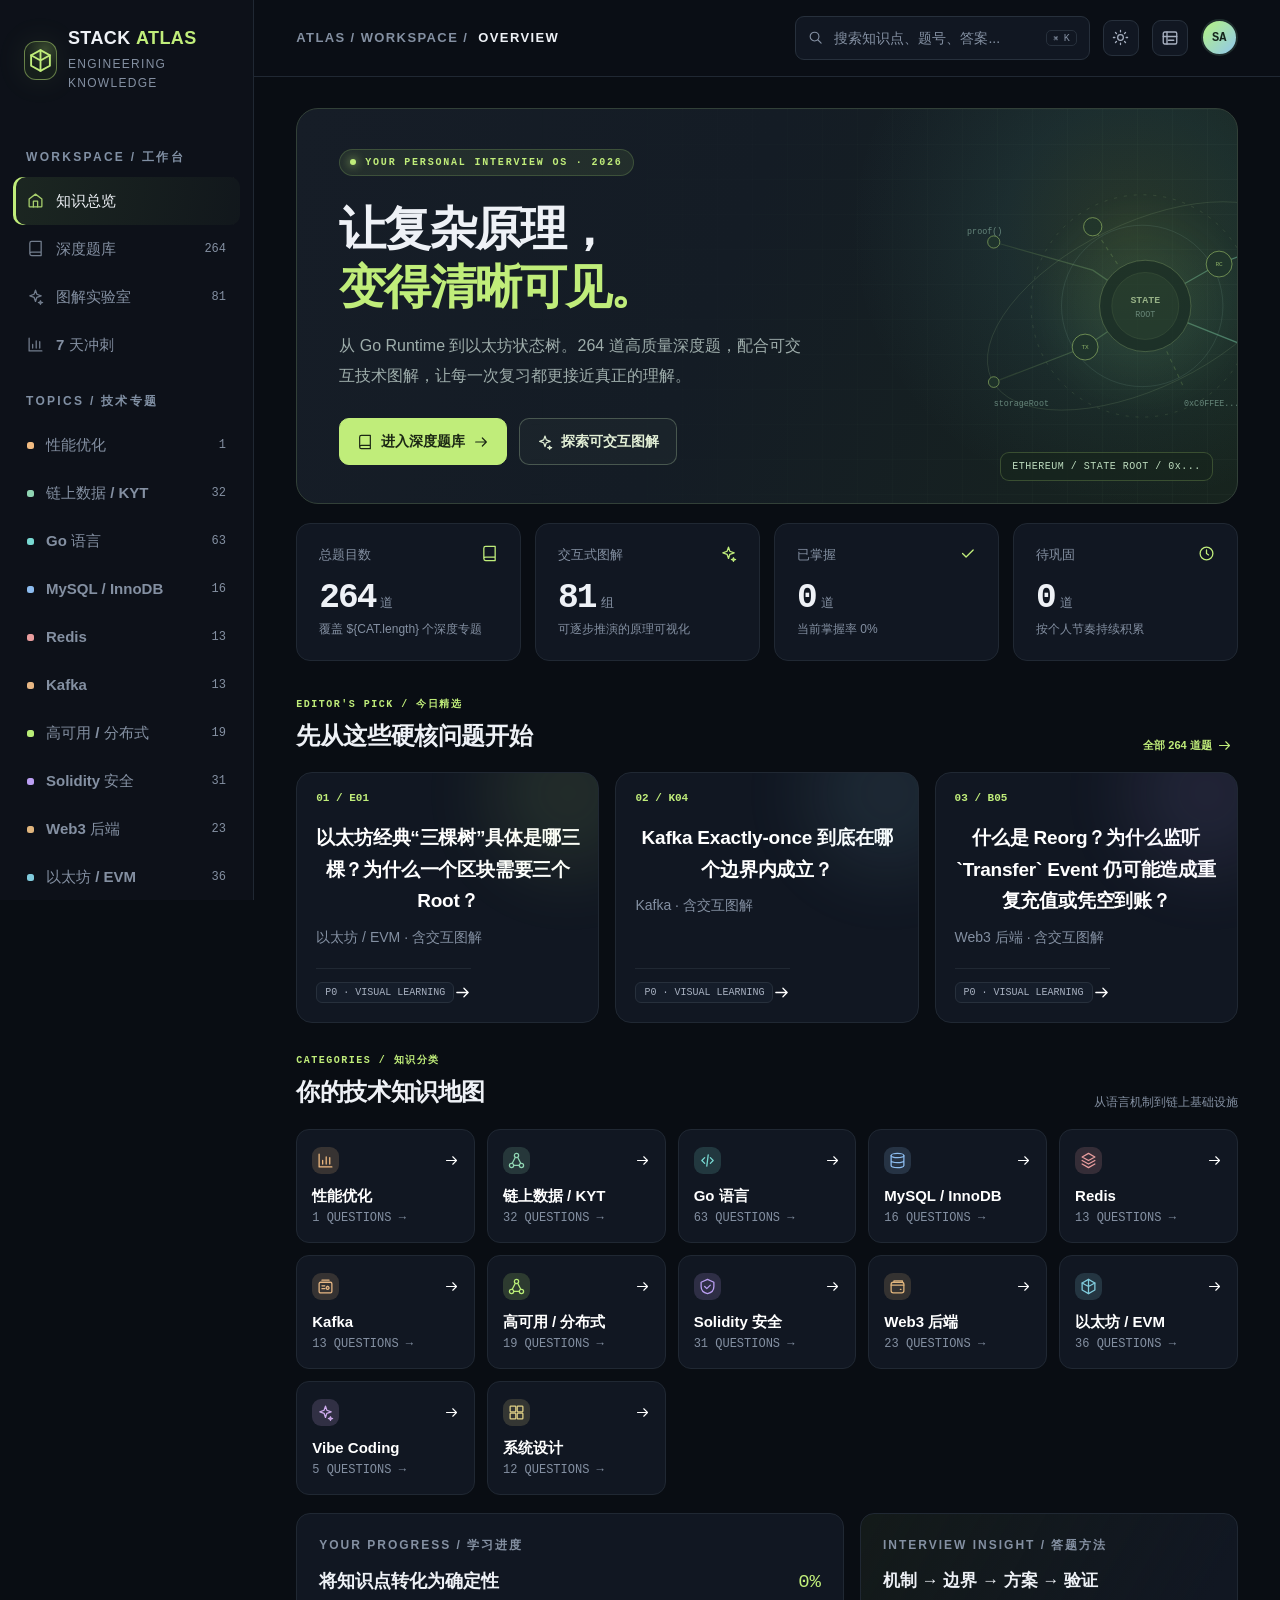
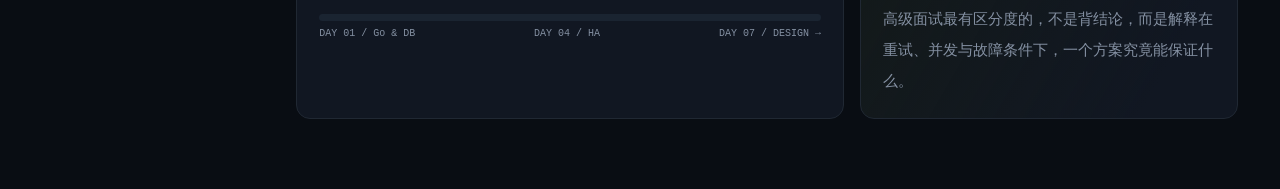
==== commit 9552529e: "docs(mysql): add M16 reproducible kline ingestion deadlock case" ====
--- a/index.html
+++ b/index.html
@@ -4,7 +4,7 @@
   <meta charset="UTF-8" />
   <meta name="viewport" content="width=device-width, initial-scale=1.0" />
   <meta name="color-scheme" content="dark light" />
-  <meta name="description" content="Stack Atlas — 高级后端与 Web3 工程师的深度面试知识库。165 道题、互动原理图、错题复习与题库管理。" />
+  <meta name="description" content="Stack Atlas — 高级后端与 Web3 工程师的深度面试知识库。264 道题、互动原理图、错题复习与题库管理。" />
   <meta name="theme-color" content="#0a0d13" />
   <title>Stack Atlas · 高级后端 / Web3 技术面试知识库</title>
   <link rel="icon" type="image/svg+xml" href="data:image/svg+xml,%3Csvg xmlns='http://www.w3.org/2000/svg' viewBox='0 0 64 64'%3E%3Crect width='64' height='64' rx='16' fill='%23121b23'/%3E%3Cpath d='m32 8 24 14v20L32 56 8 42V22Z' fill='none' stroke='%23c0ed7a' stroke-width='4'/%3E%3C/svg%3E" />
@@ -308,7 +308,7 @@
 <body>
   <div id="app"><div class="loading-screen"><div class="loading-mark">✳</div><div>正在构建知识宇宙...</div></div></div>
   <div id="toast-root" aria-live="polite"></div>
-  <script>window.STACK_ATLAS_SEED = [{"id":"G01","title":"请解释 GMP 调度模型；为什么 Go 能支撑大量 goroutine，但不能无限创建？","priority":"P0","category":"go","tags":["GMP"],"answer":"**参考答案：** G 是 goroutine 的描述结构；M 对应操作系统线程；P 持有执行 Go 代码所需的调度上下文、运行队列和局部资源。只有拿到 P 的 M 才能执行普通 Go 代码；调度器还存在全局队列、work stealing、网络轮询器与抢占机制。阻塞系统调用可能使 M 与 P 分离，P 可交由其他 M；网络 I/O 通常经 runtime poller 挂起 goroutine，而不是每个连接长期占一条线程。\n\nGoroutine 初始栈较小且可伸缩，调度成本远低于线程，但**不免费**：栈、定时器、引用对象、调度队列和下游连接都有成本。大量 goroutine 如果卡在 channel、锁或无限等待的 I/O 上，会导致内存增长与长尾延迟。设计上使用带并发上限的 worker pool、信号量和有界队列，而不是“来一条请求开一条 goroutine”无上限地扇出。\n\n**追问：** `GOMAXPROCS` 限制的是同时执行 Go 代码的逻辑并行度，不是 goroutine 总数或 OS 线程上限；I/O 密集任务可能创建多于 `GOMAXPROCS` 的线程。Go 1.25+ 在 Linux 容器环境默认更能感知 cgroup CPU 配额，但人为显式设置可能覆盖自动调整。","diagram":"gmp","source":"原始题库","createdAt":"2026-10-13","updatedAt":"2026-10-13"},{"id":"G02","title":"Channel 的同步语义是什么？无缓冲/有缓冲 channel 的 happens-before 有什么区别？","priority":"P0","category":"go","tags":[],"answer":"**参考答案：** Go 内存模型给出：一次 send 在对应 receive 完成之前同步；关闭 channel 在因关闭而读到零值的 receive 之前同步。无缓冲 channel 还具有接收/发送之间更强的握手关系；有缓冲 channel 的发送成功仅意味着写入缓冲（不代表消费者处理完），因此不能用 `ch <- item` 代替业务处理完成确认。\n\n发送到关闭的 channel 会 panic；读取关闭且已耗尽的 channel 会立刻得到元素类型零值和 `ok=false`；`nil` channel 的发送/接收会永久阻塞（除非外层 `select` 有可执行分支）。关闭操作通常由**唯一的发送侧负责人**完成，多个生产者不能随意抢着关。\n\n**追问：** 使用 `select { case ch <- v: case <-ctx.Done(): }` 控制取消，同时约定谁关闭、谁消费；即便 `ctx.Done()` 已触发，若两个 case 都 ready，`select` 仍可能选中发送，因此严格取消语义还需业务层状态校验。","diagram":"channelsync","source":"原始题库","createdAt":"2026-10-13","updatedAt":"2026-10-29"},{"id":"G03","title":"什么是 data race？`-race` 能否证明一个程序没有并发问题？","priority":"P0","category":"go","tags":["锁与并发","安全"],"answer":"**参考答案：** 两个 goroutine 无同步地访问同一内存位置，至少一个写，且不形成 happens-before，构成 data race。解决手段有互斥锁、channel 所有权传递、原子操作或不可变对象。普通 `x++` 是读—改—写，不是原子操作，不能因 64 位机器就认为线程安全。\n\n`go test -race` 是**动态检测器**：只覆盖测试中实际执行到的并发路径，无法证明不存在竞态；而“无 data race”不等于“无逻辑 race”，例如先查询库存后扣减，即使用锁保护各自单次读写，分布式情况下仍可能超卖。\n\n**追问：** 使用 `atomic` 可以保证单个状态位的可见性与操作原子性，但多字段不变式必须有明确协议；`sync.Mutex` 更易维护复合状态一致性。","diagram":"","source":"原始题库","createdAt":"2026-10-13","updatedAt":"2026-10-13"},{"id":"G04","title":"Go 的 `map` 为什么不能并发读写？怎样在 `RWMutex`、`sync.Map`、分片 map 中选择？","priority":"P0","category":"go","tags":["事务"],"answer":"**参考答案：** Go 内建 map 允许多个 goroutine 在**完全没有写入**时并发只读，但并发写和读/写缺乏同步，既违反内存模型，也可能被运行时检测为 fatal error。具体散列和桶布局会随 Go 版本变化（近年有实现更新），不应把某一版桶结构作为永恒 API。\n\n高频复合事务（“判断不存在再写入”）优先 `map + Mutex/RWMutex`，把操作放进一个临界区；`sync.Map` 更适合写一次读多次或不同 key 大多由不同 goroutine 操作的场景，提供如 `LoadOrStore`、`CompareAndSwap` 的特定原子操作；高写入吞吐可按 key 分片，减少锁争用，但要处理多 key 原子性和扩容复杂度。\n\n**追问：** `RWMutex` 不是天然优于 `Mutex`：短临界区、写比例不低或锁竞争模式复杂时，读写锁维护成本可能更高；以基准测试、mutex profile 为依据。\n\n### 第三份资料融合\n\n第三份关于 sync.Map 的 read/dirty、misses 和 expunged 是旧实现描述；Go 1.24 起默认 Hash Trie。两种实现都不提供跨 Key 原子操作或严格快照 Range，具体结构请见 G59。","diagram":"","source":"原始题库 · 第三份融合","createdAt":"2026-10-13","updatedAt":"2026-10-28"},{"id":"G05","title":"切片作为函数参数会发生什么？扩容会导致哪些诡异 bug？","priority":"P0","category":"go","tags":["GC","缓存"],"answer":"**参考答案：** slice header 包含指向底层数组的指针、长度、容量，**传参复制的是 header**，不是数组。修改可见范围内的元素一般对共享底层数组可见；`append` 如果容量足够可能继续共享，如果扩容则分配新数组，调用方的旧 header 不会自动更新。\n\n典型陷阱：把大切片的一小段长期保存在缓存中，可能因共享底层数组导致大块内存无法 GC；复用 `[]byte` 时将缓冲直接交给异步 goroutine，会产生数据被覆盖。可用 `bytes.Clone`/`append([]T(nil), s...)` 做所有权隔离。\n\n**追问：** `append` 之后的别名关系必须明确；跨 goroutine 传递可变切片应复制或转移独占所有权。","diagram":"","source":"原始题库","createdAt":"2026-10-13","updatedAt":"2026-10-13"},{"id":"G06","title":"逃逸分析怎样影响性能？“返回局部变量指针必定堆分配”是否正确？","priority":"P0","category":"go","tags":["GC"],"answer":"**参考答案：** 逃逸分析是编译器判断对象是否必须在函数栈帧之外继续存活、是否适合栈分配的过程。返回指针通常使目标值需要跨调用存活，但是否在堆上分配，仍取决于内联、优化和上下文；不能将一条语法规则等同于最终分配结果。传给 `interface{}`、闭包捕获、复杂别名关系等也可能触发逃逸，但非必然。\n\n使用 `go build -gcflags='-m=2'` 看分析，`go test -bench . -benchmem` 看 `allocs/op`、`B/op`，`pprof -alloc_space` 定位分配热点。优化顺序通常是先减少无意义对象/字符串转换，再考虑对象复用，而不是为消除一次分配牺牲代码正确性。","diagram":"","source":"原始题库","createdAt":"2026-10-13","updatedAt":"2026-10-13"},{"id":"G07","title":"Go GC 的写屏障、三色标记、GOGC 和 GOMEMLIMIT 应怎样理解？","priority":"P0","category":"go","tags":["GC"],"answer":"**参考答案：** Go 使用并发追踪式垃圾回收并配合写屏障维护并发标记期间的正确性；STW 仍存在但不是传统“全程停止”的 GC。`GOGC` 控制 GC 目标堆增长比例，调小通常减少堆占用、增加 GC CPU；调大则反过来。`GOMEMLIMIT` 是 Go runtime 管理内存的**软限制**而非操作系统 OOM 的硬保证；cgo、进程外内存、内存映射等可能不计入对应 runtime 范围。\n\n生产调优应同时看 `heap_inuse`、allocation rate、GC CPU、GC pause、容器 RSS、CPU throttling 和请求 P99；接近软限制时可能发生过度 GC 仍无法避免 OOM。Go 1.26 起 Green Tea GC 默认启用，面试回答不要机械背某个旧实现的固定细节。\n\n**追问：** 泄漏不一定是 GC 漏回收，更常见是活跃引用（goroutine、全局 map、未释放 timer、缓存）导致对象仍然可达。\n\n### 延伸深挖：`GOGC` 是什么？（来源第 141 题）\n\n`GOGC` 用于控制下一次 GC 相对于当前存活堆大小的增长目标。\n\n概念上，假设本轮 GC 后存活堆为 1 GB：\n\n- 较高的 GOGC 通常允许堆增长更多后再触发 GC。\n- 较低的 GOGC 通常更早触发 GC。\n\n较高 GOGC：\n\n- GC 频率降低。\n- CPU 消耗可能下降。\n- 内存使用通常增加。\n\n较低 GOGC：\n\n- 内存峰值可能降低。\n- GC 更频繁。\n- CPU 和 GC Assist 压力可能增加。\n\nGOGC 不是“暂停时间参数”，也不是越低越安全。\n\n容器环境中只调整 GOGC 而没有考虑容器内存上限，可能导致 OOM；设置太低则可能让程序大量 CPU 消耗在 GC 上。\n\n### 延伸深挖：Go 的软内存上限有什么作用？（来源第 142 题）\n\nGo Runtime 可以根据软内存上限调整 GC 行为，尽量让 Runtime 管理的内存保持在目标范围附近。\n\n与单独使用 GOGC 相比，软内存上限更适合容器环境，因为容器通常有明确的内存限制。\n\n设置时需要为以下内存留余量：\n\n- Go Runtime 无法完全控制的内存。\n- 线程栈。\n- cgo 分配。\n- mmap。\n- 操作系统页缓存。\n- 共享库。\n- 内核网络缓冲区。\n- 监控 Agent。\n- 同容器其他进程。\n\n软内存上限不是硬隔离，也不能保证绝不超过目标值。\n\n如果设置得过低，Runtime 可能进入频繁 GC 状态，出现：\n\n- CPU 飙升。\n- 吞吐下降。\n- 延迟上升。\n- GC 几乎持续运行。\n\n因此应同时监控内存、GC CPU 占比和请求延迟。\n\n### 延伸深挖：写屏障是什么？为什么 GC 需要写屏障？（来源第 144 题）\n\n并发 GC 标记期间，业务 Goroutine 仍会修改对象引用关系。\n\n如果对象引用发生变化而 GC 不知道，可能出现：\n\n- 存活对象未被扫描。\n- 对象被错误判断为不可达。\n- GC 标记结果不一致。\n\n写屏障是在指针写入时插入的额外逻辑，用于维护 GC 标记不变量。\n\n写屏障会带来一定执行开销，因此 Go Runtime 通常只在必要阶段启用相关机制。\n\n写屏障主要针对指针关系，而普通整数赋值不需要维护对象可达性。\n\n面试中不必死记具体屏障算法，更重要的是理解：\n\n> 并发标记时，应用还在修改对象图，写屏障用于让 GC 不漏标存活对象。","diagram":"","source":"原始题库 · Go 进阶补充（三）","createdAt":"2026-10-13","updatedAt":"2026-10-28"},{"id":"G08","title":"`Mutex`、`RWMutex`、`atomic`、`sync.Once`、`sync.Cond` 怎么选？","priority":"P0","category":"go","tags":[],"answer":"**参考答案：** `Mutex` 适合保护跨字段不变式，临界区尽量短；`RWMutex` 仅在读多写少且读临界区值得并行时有优势；`atomic` 适合简单计数、状态标志、指针发布，涉及多个值则需要不变式设计。`sync.Once` 适合只执行一次的初始化，但函数 panic 后仍视为完成，不能不加设计地用作“失败重试初始化”。\n\n`sync.Cond` 用于“条件不满足就等待，状态改变再唤醒”，必须在循环中检查谓词，处理虚假假设和状态竞争；多数普通任务排队更容易用 channel。`sync.Pool` 仅是可丢弃的临时对象缓存，GC 可以随时清空，不可拿来维护业务数据。\n\n### 延伸深挖：RWMutex 一定比 Mutex 性能好吗？（来源第 150 题）\n\n不一定。\n\nRWMutex 允许多个读者并发持锁，但其内部状态和调度逻辑比普通 Mutex 更复杂。\n\n它更可能获益的场景：\n\n- 读操作远多于写操作。\n- 读临界区有一定耗时。\n- 读操作之间确实可以并行。\n- 锁竞争明显。\n\n可能更差的场景：\n\n- 临界区只有几个简单字段读取。\n- 写操作较频繁。\n- CPU 核心较少。\n- 读锁获取本身占主要成本。\n- 大量读者让写者频繁等待。\n- 实际没有明显竞争。\n\n此外，读多写少不代表一定适合 RWMutex。可以考虑：\n\n- 不可变快照。\n- `atomic.Pointer`。\n- `atomic.Value`。\n- Copy-on-Write。\n- 数据分片。\n\n最终应通过并发 Benchmark 和 Mutex Profile 判断。\n\n### 延伸深挖：`sync.Cond` 和 Channel 如何选择？（来源第 154 题）\n\n`sync.Cond` 用于在共享状态发生变化时，唤醒一个或多个等待者。\n\n典型模式：\n\n1. 获取锁。\n2. 循环检查条件。\n3. 条件不满足则等待。\n4. 被唤醒后重新检查条件。\n5. 条件满足后执行。\n\n必须使用循环重新检查，因为：\n\n- 被唤醒不代表条件一定满足。\n- 多个等待者之间可能竞争。\n- 状态可能在获得锁前再次变化。\n\nChannel 更适合：\n\n- 传递数据所有权。\n- 事件流。\n- 任务队列。\n- 一次性通知。\n- 与 `select`、Context 组合。\n\nCond 更适合：\n\n- 多个 Goroutine 等待同一个共享状态条件。\n- 广播状态变化。\n- 数据主体保存在共享内存中。\n\n业务开发中 Channel 更常见，但 Cond 在实现队列、连接池和底层同步结构时仍有价值。","diagram":"","source":"原始题库 · Go 进阶补充（三）","createdAt":"2026-10-13","updatedAt":"2026-10-28"},{"id":"G09","title":"如何设计不会泄漏的 goroutine 生命周期和取消机制？","priority":"P0","category":"go","tags":["RPC"],"answer":"**参考答案：** 一个异步任务至少要能回答：谁创建、谁取消、谁等待结束、结果谁收取、错误谁处理。`context.Context` 通常由入站请求向下传播，带截止时间/取消信号；`cancel()` 要及时调用以释放定时器等资源。无界 `go func()`、阻塞写无人读取的 channel、没有超时的外部 RPC、忘记停的 ticker 都可能泄漏。\n\n团队实践：有界 worker pool + `errgroup.WithContext` + `SetLimit`（若选用对应库版本）+ shutdown 等待；服务退出先停新流量，再取消长任务、等待已接收工作到限时截止。`context` 不是传任意业务参数的万能容器。\n\n**追问：** `errgroup` 关联上下文会在第一个任务出错后取消其余任务，但底层函数必须遵守取消；协作式取消不能强行杀死不响应的阻塞调用。\n\n### 延伸深挖：Context 取消是如何沿调用链传播的？（来源第 170 题）\n\n派生 Context 会监听父 Context 的取消状态。\n\n父 Context 取消后，子 Context 也会被取消。\n\n因此入口请求的取消可以向下传播到：\n\n- HTTP 下游请求。\n- RPC。\n- 数据库查询。\n- Worker。\n- Channel 等待。\n- 重试循环。\n\n但传播不是自动完成所有事情。\n\n下游代码必须：\n\n- 使用带 Context 的 API。\n- 在循环中检查取消。\n- 在阻塞 Channel 操作中加入 Context case。\n- 避免创建脱离父 Context 的无限任务。\n- 在取消后及时释放资源。\n\nContext 的取消表示“请求应该停止”，不等于 Goroutine 会被强制终止。Go 没有安全的通用 Goroutine 强杀机制。","diagram":"goroutinecancel","source":"原始题库 · Go 进阶补充（三）","createdAt":"2026-10-13","updatedAt":"2026-10-29"},{"id":"G10","title":"Go 网络服务连接很多但线程很少的原因是什么？netpoll 解决了什么、没有解决什么？","priority":"P1","category":"go","tags":["锁与并发","缓存"],"answer":"**参考答案：** Go runtime 把可轮询的网络 fd 与操作系统 epoll/kqueue 等机制集成：连接暂时无数据时挂起 goroutine，fd 就绪再唤醒；这使大量空闲连接不必每连接占用一个 OS 线程。网络读取与写入仍有缓冲区、编解码 CPU、系统调用和唤醒成本。\n\nnetpoll 不能自动解决慢消费者、TCP 写缓存膨胀、业务 handler 长时间持锁、cgo 阻塞、下游资源耗尽。需要连接数/读写超时、per-connection 缓冲限额、心跳与空闲清理、应用层 backpressure。面试时区别“可处理连接数”和“可持续处理 QPS”。","diagram":"","source":"原始题库","createdAt":"2026-10-13","updatedAt":"2026-10-13"},{"id":"G11","title":"`interface` 的 typed nil 陷阱是什么？怎样设计错误处理？","priority":"P0","category":"go","tags":[],"answer":"**参考答案：** 接口值包含动态类型及动态值；接口只有两者均为 nil 才等于 nil。若 `var p *MyError = nil; var err error = p`，则 `err != nil`，因为动态类型是 `*MyError`。返回 `error` 时如果没有错误，应返回字面量 `nil`，避免把 nil 指针包装到接口。\n\n错误处理建议用 `%w` 包装上下文并通过 `errors.Is/As` 判断稳定分类；不要靠字符串比较或把底层 SQL/网络错误原样暴露给客户端。可区分可重试错误、业务冲突、权限错误、永久失败；错误码用于 API 协议，详细 cause 留在可关联的结构化日志里。","diagram":"","source":"原始题库","createdAt":"2026-10-13","updatedAt":"2026-10-13"},{"id":"G12","title":"`defer`、`panic`、`recover` 的边界是什么？","priority":"P1","category":"go","tags":["RPC"],"answer":"**参考答案：** `defer` 调用的参数在注册时求值，执行顺序后进先出；命名返回值可能被 defer 修改。`recover` 只有在**同一 goroutine 的 deferred 函数**中直接有效，不能跨 goroutine 捕捉 panic；普通业务错误不应用 panic 控制流程。\n\nHTTP/gRPC 框架可在最外层增加 recover 中间件，记录请求 ID、堆栈与崩溃指标并返回统一错误，但 recover 不会修复已经被破坏的共享状态。应将 panic 当作程序缺陷处理，配合报警和定位。\n\n### 第一轮反馈补强：defer 修改返回值\n\n不要只背“defer 是 LIFO”：defer 的函数值与参数在注册时求值，return 先形成结果参数，再逆序执行 defer。具名结果参数可被闭包修改；匿名结果对应已确定的返回值，修改其他局部变量不等于改返回值。详见 **G61** 的四组真实输出题，已用 Go 运行验证：`5 3 4 10`。","diagram":"","source":"原始题库","createdAt":"2026-10-13","updatedAt":"2026-10-30"},{"id":"G13","title":"如何用 pprof、trace、bench 正确分析 Go 性能？","priority":"P0","category":"go","tags":["GC","锁与并发"],"answer":"**参考答案：** 先确定请求类别、吞吐、P50/P95/P99、CPU、内存、GC、阻塞/锁等待基线，再抓对应时间窗口：CPU profile 定位热点；heap 分 in-use/alloc；goroutine profile 看阻塞栈；mutex/block profile 看锁和等待；execution trace 分析调度、GC、阻塞和延迟链。\n\n压测需固定 workload、预热、记录机器配额与依赖，避免只盯局部函数的 `ns/op`；优化后必须验证端到端指标，不然可能用更多内存换取局部速度而让线上 P99 恶化。RPC handler 高 CPU 不一定是 JSON 解析，还可能是日志格式化或锁竞争。\n\n### 延伸深挖：Go Benchmark 常见误区有哪些？（来源第 173 题）\n\n常见误区：\n\n- 测试时间太短。\n- 输入数据不符合真实分布。\n- 编译器将无用计算优化掉。\n- Benchmark 包含初始化成本。\n- 未区分冷缓存和热缓存。\n- 并行 Benchmark 与真实并发模型不一致。\n- 只比较 ns/op，不看 allocs/op。\n- 在负载不稳定的机器上执行。\n- 单次结果就下结论。\n- 优化了微基准，却让真实链路更慢。\n\n可靠 Benchmark 应该：\n\n- 隔离初始化。\n- 保证结果被真实使用。\n- 多次运行并进行统计比较。\n- 同时观察时间、分配和内存。\n- 使用有代表性的输入。\n- 结合 CPU 架构和运行环境。\n- 最终通过系统级压测验证。\n\n微基准只能证明局部代码在特定条件下的表现。\n\n### 延伸深挖：CPU Profile、Heap Profile、Block Profile 和 Mutex Profile 分别看什么？（来源第 174 题）\n\n#### CPU Profile\n\n查看 CPU 时间主要消耗在哪些调用路径。\n\n适合排查：\n\n- 高 CPU。\n- 热点算法。\n- 序列化。\n- 压缩。\n- GC Assist。\n- 忙循环。\n\n#### Heap Profile\n\n查看：\n\n- 当前仍然存活的对象。\n- 历史累计分配。\n- 对象数量。\n- 内存字节数。\n\n适合排查：\n\n- 内存增长。\n- 缓存。\n- 高分配。\n- 对象长期存活。\n\n#### Block Profile\n\n查看 Goroutine 在同步和阻塞操作中等待的位置。\n\n适合排查：\n\n- Channel 阻塞。\n- 锁等待。\n- select 等待。\n- 同步瓶颈。\n\n#### Mutex Profile\n\n查看锁竞争和锁等待热点。\n\n适合排查：\n\n- 高竞争 Mutex。\n- 锁粒度过大。\n- 热点共享状态。\n- 临界区过长。\n\n不同 Profile 回答的问题不同。不能拿 Heap Profile 判断 CPU 热点，也不能只看 Goroutine 数量判断锁竞争。\n\n### 延伸深挖：Go Trace 相比 pprof 有什么不同？（来源第 175 题）\n\npprof 更适合从统计聚合角度观察：\n\n- CPU 热点。\n- 内存分配。\n- 锁竞争。\n- 阻塞调用栈。\n\nTrace 更强调时间线和调度事件，可以观察：\n\n- Goroutine 创建与运行。\n- Goroutine 阻塞和唤醒。\n- P 与 M 的调度。\n- 网络等待。\n- 系统调用。\n- GC 阶段。\n- 用户定义 Region 和 Task。\n- 延迟在时间轴上的分布。\n\nTrace 适合排查：\n\n- 为什么某段时间延迟突然升高。\n- Goroutine 为什么迟迟没有被调度。\n- GC 是否与请求抖动重合。\n- 是否存在调度或系统调用阻塞。\n- 并行任务是否真正并行。\n\nTrace 数据量较大，不适合长时间无边界采集。\n\n### 第三份资料融合\n\n第三份性能排查补充：压测前固定 workload、缓存冷热、请求到达率及下游瓶颈；并对照 P99、错误率与资源预算。避免只以最大 QPS 判断成功；详见 P01。","diagram":"","source":"原始题库 · Go 进阶补充（三） · 第三份融合","createdAt":"2026-10-13","updatedAt":"2026-10-28"},{"id":"G14","title":"`database/sql` 连接池常见事故有哪些？","priority":"P0","category":"go","tags":["事务","安全"],"answer":"**参考答案：** `*sql.DB` 是并发安全的**连接池管理器**，不是单连接。`SetMaxOpenConns` 过小会增加 `WaitCount/WaitDuration`，过大可能把数据库连接/线程打满；`MaxIdleConns` 与 `ConnMaxLifetime` 需要结合代理、数据库超时及抖动设置。`Rows` 必须及时 `Close`，事务必须确保 Commit/Rollback，否则连接长时间被占用。\n\n设置 query context 超时并不意味着所有驱动/所有服务端工作都会在该时刻物理终止；监控连接等待、InUse/Idle、MySQL Threads_running、慢 SQL。服务有 N 个副本时，`N × MaxOpenConns` 不能超过数据库承受上限。","diagram":"","source":"原始题库","createdAt":"2026-10-13","updatedAt":"2026-10-13"},{"id":"G15","title":"设计一个并发可控的批量 RPC 聚合接口，如何处理超时和部分结果？","priority":"P1","category":"go","tags":["锁与并发","缓存","RPC"],"answer":"**参考答案：** 首先分清请求预算（例如整个请求 200ms）与子调用预算（下游不同设更短的 deadline）。有界并发、单接口隔离舱、基于 `ctx` 的取消，必须避免每次失败直接对所有下游重试导致放大。主结果依赖的子调用失败时返回明确错误；可降级子结果则带来源、时间戳和是否过期标记。\n\n对重复子调用用 singleflight 合并（仅同一进程/同一 key 的飞行请求），对真正热点再加小 TTL 缓存；不能把 singleflight 当成跨实例锁或持久缓存。用 trace 看 fan-out 最慢分支、排队等待和各级超时耗尽。","diagram":"","source":"原始题库","createdAt":"2026-10-13","updatedAt":"2026-10-13"},{"id":"G16","title":"Go 中怎样避免 `time.After`、Ticker、Timer 和 channel 的生命周期问题？","priority":"P1","category":"go","tags":[],"answer":"**参考答案：** 在循环里频繁构造 timer 可能导致大量临时对象/管理开销；应在特定版本的运行时语义下衡量复用的必要性。`Ticker` 不再使用时应 `Stop()`，周期任务还要能从 `ctx.Done()` 退出；重设 Timer 时应遵守所用 Go 版本的 Stop/Reset 语义，勿背诵过时的“必须 drain”规则。\n\n对限流和超时尽量用明确的上下文：一个总 deadline + 独立资源等待预算。取消只是发信号，执行方要有可终止路径。高价值追问是“请求被取消后，是否仍会造成下游写入？”——这需要幂等和状态查询解决，并非 Timer 本身能保证。\n\n### 原理加深：为什么 `time.After` 在高频循环中需要谨慎？（来源第 155 题）\n\n每次调用 `time.After` 都会创建一个新的计时对象和接收通道。\n\n在高频循环或大量并发请求中反复创建，可能带来：\n\n- 更多内存分配。\n- Timer 管理开销。\n- GC 压力。\n- 短时间内大量待触发计时器。\n\n更可控的方式是复用 Timer，并正确执行：\n\n- 停止。\n- 清理可能残留的信号。\n- 重置。\n\n但 Timer 的停止和重置语义较细，错误使用也容易产生竞态或意外触发。\n\n业务层更重要的原则是：\n\n- 不要为每个细粒度操作创建大量独立定时器。\n- 尽量复用请求 Context 的 Deadline。\n- 批量任务可使用统一调度。\n- 监控 Timer 和 Goroutine 数量。\n\n---\n\n## 二十二、Go 网络与 I/O\n\n**版本提醒：** 从 Go 1.23 的新版 Timer 通道语义开始，未引用的 Timer/Ticker 可以被 GC 回收，Timer 通道变为同步通道，Stop/Reset 不再要求旧式 drain 步骤；是否启用新语义仍与模块语言版本及 GODEBUG 设置有关。高频新建 timer 仍可能有分配和调度成本，是否复用需要基准测试。","diagram":"","source":"原始题库 · Go 进阶补充（三）","createdAt":"2026-10-13","updatedAt":"2026-10-28"},{"id":"G17","title":"如何评价 Go 近几年的语义和运行时变化，对面试有什么影响？","priority":"P2","category":"go","tags":["GC"],"answer":"**参考答案：** Go 1.22 起符合新语言版本声明的循环变量按迭代独立绑定，经典“闭包抓同一个循环变量”的答案需要先问 `go.mod` 中的语言版本；Go 1.25+ 默认 `GOMAXPROCS` 考虑容器 CPU 配额；Go 1.26 默认启用 Green Tea GC；Go 1.27 支持泛型方法，并新增更丰富的分析能力。\n\n核心不是背发布会，而是强调**语义与实现的版本边界**：内置 map 的底层结构、GC 实现、Timer 行为、编译器逃逸判断均可能变化。回答“我会根据实际 Go 版本查官方 release notes 并实测”通常比硬背某版源码更专业。\n\n---","diagram":"","source":"原始题库","createdAt":"2026-10-13","updatedAt":"2026-10-13"},{"id":"M01","title":"为什么 InnoDB 使用 B+Tree？聚簇索引和二级索引分别存什么？","priority":"P0","category":"mysql","tags":["索引"],"answer":"**参考答案：** B+Tree 多路分叉，树高低，适合页式存储和范围扫描；叶子节点有序链式访问，支持范围及排序。InnoDB 聚簇索引叶节点存整行（准确说是主键组织的记录）；二级索引叶节点存二级索引列加主键值，查询缺失字段时需按主键回表。\n\n主键应尽量短、稳定、近似递增，避免随机 UUID 造成页分裂/碎片和二级索引膨胀。联合覆盖索引可以省回表，但并非无成本：每个索引增加写放大、占空间和维护成本。","diagram":"btree","source":"原始题库","createdAt":"2026-10-13","updatedAt":"2026-10-13"},{"id":"M02","title":"联合索引的最左前缀规则与范围条件什么时候失效？","priority":"P0","category":"mysql","tags":["索引"],"answer":"**参考答案：** 索引 `(tenant_id, status, created_at, id)` 适合先做 `tenant_id = ? AND status = ?` 再按 `created_at` 范围查询。遇到第一个范围条件后，后续列往往不能进一步缩小 B+Tree 的扫描区间，但可被 ICP 过滤或用于覆盖查询，不能粗暴地说“范围后所有索引字段都失效”。\n\n需要区分能否走索引定位、能否在存储引擎过滤、能否消除回表、能否免 filesort；以 `EXPLAIN ANALYZE` 和实际扫描行数为准。函数包裹索引列、隐式类型转换、低选择性也可能改变优化器决策。","diagram":"","source":"原始题库","createdAt":"2026-10-13","updatedAt":"2026-10-13"},{"id":"M03","title":"MVCC 如何实现 RR 和 RC？Read View、Undo Log 的关系是什么？","priority":"P0","category":"mysql","tags":["MVCC","锁与并发","一致性","事务"],"answer":"**参考答案：** InnoDB 版本通过事务 ID 与 Undo 历史版本形成可见性链；一致性非锁定读通过 Read View 判断某个版本是否对当前事务可见。RC 下每次一致性读通常建立新的 Read View，RR 下事务首次一致性读确定快照并在后续一致性读中复用（仍可读到本事务自己的修改）。\n\n`SELECT ... FOR UPDATE`、UPDATE、DELETE 是**当前读/锁定操作**，并不沿用同一“老快照”语义。对外宣称“RR 下所有查询都看到固定版本”错误；一致性读和锁定读混用可能出现看似不一致的结果。","diagram":"mvcc","source":"原始题库","createdAt":"2026-10-13","updatedAt":"2026-10-13"},{"id":"M04","title":"幻读是什么？RR 能彻底禁止幻读吗？Gap Lock/Next-Key Lock 精确地锁了什么？","priority":"P0","category":"mysql","tags":["锁与并发","一致性","事务","索引"],"answer":"**参考答案：** 幻读描述同一事务按谓词再次查询时出现新增/消失匹配行。InnoDB RR 的普通一致性读通常借同一快照避免观察到新提交的幻影；范围型**锁定读**依赖记录锁与 gap/next-key 锁阻止其他事务插入到被锁区间。Next-key = 索引记录锁 + 记录前的间隙锁，并非笼统“锁住一张表”。\n\n唯一索引完整等值命中已有记录通常只需记录锁；RC 下多数查询/索引扫描不使用 gap 锁，外键/唯一约束检查等例外仍可能使用。最终加锁范围由**实际访问路径**决定，必须看索引与谓词。","diagram":"nextkey","source":"原始题库","createdAt":"2026-10-13","updatedAt":"2026-10-29"},{"id":"M05","title":"Undo、Redo、Binlog 三种日志各自解决什么问题？","priority":"P0","category":"mysql","tags":["MVCC","一致性","安全"],"answer":"**参考答案：** Undo 支持回滚和 MVCC 读取旧版本；Redo 是 InnoDB 物理/生理层 WAL，用于崩溃恢复已提交但尚未刷到数据页的修改；Binlog 属 MySQL Server 层，主要用于复制与 PITR，常见 ROW 格式还支持 CDC。三者并非互相替代：仅有 binlog 无法代替 InnoDB redo 恢复数据页一致性。\n\nBinlog 和 InnoDB Redo 为保证主存储与复制日志的提交一致性，涉及内部两阶段提交协调；“写完业务表就一定安全”还取决于 `innodb_flush_log_at_trx_commit`、`sync_binlog`、文件系统和硬件故障模型。","diagram":"mysqlwal","source":"原始题库","createdAt":"2026-10-13","updatedAt":"2026-10-29"},{"id":"M06","title":"数据库事务提交成功后，主机突然掉电，如何判断是否会丢数据？","priority":"P0","category":"mysql","tags":["事务","缓存"],"answer":"**参考答案：** 要区分 API 层返回、WAL 是否持久化、Binlog 是否 fsync、存储设备缓存承诺。典型强持久设置是 `innodb_flush_log_at_trx_commit=1` 与 `sync_binlog=1`，但仍须考虑底层磁盘/控制器是否真实遵守 flush、主从异步复制是否已传播、异地备份的恢复点。\n\n即便主库本地崩溃恢复数据不丢，在故障切主时也可能因从库未收到某事务造成逻辑数据回退。因此 **本机持久性 ≠ 集群 RPO=0**，需要 GTID、半同步/组复制或更强共识方案与故障切换规则来约束风险。","diagram":"","source":"原始题库","createdAt":"2026-10-13","updatedAt":"2026-10-13"},{"id":"M07","title":"死锁和锁等待超时有什么区别？如何排查大量死锁？","priority":"P0","category":"mysql","tags":["锁与并发","事务","索引"],"answer":"**参考答案：** 死锁是等待依赖环，InnoDB 可以检测并主动选择一个事务作为牺牲者回滚；锁等待超时是超过 `innodb_lock_wait_timeout`，未必形成环。应用必须把死锁视作可预期的**事务级重试**，且带抖动和次数上限；不能只重试半条 SQL。\n\n排查查看 `SHOW ENGINE INNODB STATUS`、`performance_schema.data_locks/data_lock_waits`、慢 SQL 和事务时长；统一访问顺序、缩短事务、建立正确索引、减少“先范围锁再按主键更新”的不确定交叉路径。盲目提高锁超时通常只是加剧堆积。","diagram":"","source":"原始题库","createdAt":"2026-10-13","updatedAt":"2026-10-13"},{"id":"M08","title":"高并发扣库存或账户余额，如何确保不会超卖/透支？","priority":"P0","category":"mysql","tags":["事务"],"answer":"**参考答案：** 使用数据库单条**条件更新**实现原子校验与写入：`UPDATE account SET balance = balance - ? WHERE id=? AND balance>=?`，然后检查 `RowsAffected=1`。与“先 SELECT 再 UPDATE”相比，条件更新把关键不变式交给同一存储引擎执行。\n\n同时要处理请求重试：业务请求 ID 唯一约束/幂等表必须在同一事务中与余额更新绑定，否则超时重试可能二次扣款。高热 key 会使同一行成为串行化瓶颈，可考虑账户分桶、流水聚合、异步排队，但会引入新的余额一致性和查询复杂度。","diagram":"stockcas","source":"原始题库","createdAt":"2026-10-13","updatedAt":"2026-10-29"},{"id":"M09","title":"怎样系统排查 SQL 突然从 10ms 变成 2s？","priority":"P0","category":"mysql","tags":["锁与并发","事务","缓存","索引"],"answer":"**参考答案：** 先拆分时间在连接池等待、网络、锁等待、执行计划/扫描、磁盘 I/O、复制延迟中占多少；比对慢日志、`EXPLAIN ANALYZE`、行数估算与实际差异、执行计划是否改变、统计信息和缓存命中。然后看是否出现新索引、数据倾斜、隐式转换、临时表、filesort、回表或大事务。\n\n优化原则是减少**实际扫描行数**及随机 I/O，而不是只看 `type=range/ref`。对热 SQL 建合适覆盖联合索引时，要同时评估 INSERT/UPDATE 维护成本与线上 DDL 风险。\n\n### 第三份资料融合\n\n第三份补充：执行计划未使用某个索引不一定叫“索引失效”，可能是成本模型依据统计信息选择了更便宜的扫描。排查 SARGability、谓词、排序、回表成本和执行计划变化。","diagram":"","source":"原始题库 · 第三份融合","createdAt":"2026-10-13","updatedAt":"2026-10-28"},{"id":"M10","title":"深分页为什么慢？基于游标的分页有哪些限制？","priority":"P0","category":"mysql","tags":["索引"],"answer":"**参考答案：** `LIMIT 1000000,20` 常需定位并跳过大量结果，即便命中索引也有扫描与回表成本。Keyset pagination 用稳定排序键继续：`WHERE (created_at,id) < (?,?) ORDER BY created_at DESC,id DESC LIMIT 20`，并配 `(created_at,id)` 索引，可以把复杂度与定位移动到游标位置附近。\n\n前提是排序稳定、二级键去重、查询条件一致。数据插入/删除可能使跨页结果变化；若要求严格快照，需要快照隔离或查询版本令牌，游标不自动提供全局一致性。","diagram":"","source":"原始题库","createdAt":"2026-10-13","updatedAt":"2026-10-13"},{"id":"M11","title":"主从复制的异步、半同步意味着什么？如何处理读写分离的读己之写？","priority":"P1","category":"mysql","tags":[],"answer":"**参考答案：** MySQL 复制常借 binlog 传输，GTID 有助于描述执行进度。异步从库可能落后并在故障切换丢失尚未复制的提交；半同步通常要求至少某个从库确认收到日志，但不等同于业务已经在该从库执行、可读或完成 fsync（细节随配置模式变化）。\n\n读写分离的刚写后读可以路由主库、基于 GTID/位点等待从库追平、或使用业务版本条件读；每种方式有延迟/成本取舍。跨 AZ 切主需要防旧主回归双写，并正确处置复制位点分叉。","diagram":"","source":"原始题库","createdAt":"2026-10-13","updatedAt":"2026-10-13"},{"id":"M12","title":"分库分表的分片键怎么选？为什么不能只按用户 ID 哈希？","priority":"P1","category":"mysql","tags":["交易处理","事务","索引"],"answer":"**参考答案：** 分片键要兼顾读写主路径、热点分布、扩容迁移和跨分片事务。按用户 ID 哈希适合“以用户为中心”交易，但后台按时间/状态批量查询、跨用户订单、全局排序与大户热点会很困难。常见组合是主数据按用户分片、异步构建查询索引/搜索系统、分析任务走列式或离线管道。\n\n扩容不等于取模数量加倍：通常需要虚拟节点/路由表、双写或增量复制、对账与灰度切换。全局唯一 ID 不保证业务唯一性，唯一请求号仍需明确在哪个分片上施加强约束。","diagram":"","source":"原始题库","createdAt":"2026-10-13","updatedAt":"2026-10-13"},{"id":"M13","title":"MySQL Online DDL 真正能做到全程无锁吗？","priority":"P1","category":"mysql","tags":["锁与并发","事务"],"answer":"**参考答案：** Online DDL 的 `ALGORITHM=INPLACE/INSTANT/COPY`、`LOCK` 支持取决于具体语句、MySQL 版本和表结构；“在线”也可能在 DDL 开始/结束阶段等待 MDL，遇到长事务造成新请求排队形成雪崩。Instant 修改是元数据为主的优化，但有适用限制。\n\n流程：预估表大小和复制延迟，查长事务、设低峰和 `lock_wait_timeout`，灰度执行与回滚策略。大表重建可考虑 gh-ost/pt-online-schema-change，但额外写压力、触发器/复制拓扑和 cutover 锁仍需评估。","diagram":"","source":"原始题库","createdAt":"2026-10-13","updatedAt":"2026-10-13"},{"id":"M14","title":"为什么 `COUNT(*)`、二级索引与覆盖索引的性能表现差异很大？","priority":"P1","category":"mysql","tags":["MVCC","事务","索引"],"answer":"**参考答案：** InnoDB 不维护一个所有事务都适用的精确总行数，`COUNT(*)` 在不同快照下要按可见性统计；优化器通常倾向扫描较小的合适索引。覆盖索引减少回表，但 MVCC 可见性判断可能仍需要访问聚簇记录，不能把 `Using index` 理解成必然零额外访问。\n\n大规模实时计数可建立异步汇总表，但要定义允许的误差与延迟；对财务口径则以可审计原始数据和明确快照为准。","diagram":"","source":"原始题库","createdAt":"2026-10-13","updatedAt":"2026-10-13"},{"id":"M15","title":"使用 MySQL 做 Outbox + CDC，如何保证写库和发 Kafka 不双写丢消息？","priority":"P1","category":"mysql","tags":["Kafka","事务"],"answer":"**参考答案：** 在**同一个数据库事务**里提交业务行和 outbox 事件行，避免“DB 成功但 Kafka 发送失败”的双写窗口；CDC/轮询器把 outbox 事件异步发布到 Kafka，并保存可恢复进度。这个方案使事件具备最终可达基础，但投递仍可能重复，消费者必须依据 `event_id` 或业务版本幂等。\n\n事件 schema 要可演进，outbox 需清理策略、积压报警与毒消息隔离；对业务状态和发件顺序必须有定义。**Outbox 提供原子产生日志，不是跨 MySQL/Kafka/外部 HTTP 的神奇全局 exactly-once。**\n\n---","diagram":"","source":"原始题库","createdAt":"2026-10-13","updatedAt":"2026-10-13"},{"id":"R01","title":"Cache Aside 模式如何保证 MySQL 与 Redis 的一致性？“先更新数据库再删缓存”为什么仍会出错？","priority":"P0","category":"redis","tags":["一致性","事务","缓存"],"answer":"**参考答案：** 主流 Cache Aside 写路径是先在 MySQL 事务提交后删除缓存，读路径 miss 后查询数据库并回填。不能先删除缓存再更新 DB，否则其他读请求可能把旧数据回填；但“先 DB 后删缓存”也仍可能因为删除失败、旧读请求回填、网络乱序而短暂不一致。\n\n可用 TTL 作为最终恢复兜底、删除失败重试与消息补偿、事件驱动失效、读写版本号 CAS 等手段。特别重要：同一个 key 的旧读请求可能在新提交之后回填旧值，应避免没有版本检查的无条件回填。金额/库存等强正确性数据应以 DB 事务校验为准，缓存主要用于加速展示或预估。\n\n**追问：** “延迟双删”是降低风险的经验手段，不能给出严格一致性证明；网络延迟不设上限时仍可能竞争。\n\n### 第三份资料融合\n\n第三份补充：DB 提交后再删缓存存在并发回填旧值的窗口，CDC/binlog、TTL、版本校验与读写路径隔离用于兜底；关键资金操作优先事务/账务而非 Redis 锁。","diagram":"","source":"原始题库 · 第三份融合","createdAt":"2026-10-13","updatedAt":"2026-10-28"},{"id":"R02","title":"缓存穿透、击穿、雪崩分别指什么？如何兼顾热点 key 的恢复？","priority":"P0","category":"redis","tags":["缓存"],"answer":"**参考答案：** 穿透：反复访问原本不存在的 key，打到后端；可用负缓存、参数校验、布隆过滤器，但负缓存涉及新建数据的失效。击穿：单个热点 key 过期/失效导致并发同时回源；可用 singleflight、互斥刷新、逻辑过期+后台刷新。雪崩：大量 key 同时失效或缓存集群整体故障；使用 TTL 抖动、多级缓存、隔离/限流和降级。\n\n**追问：** 逻辑过期的“旧数据可返回”只适合允许陈旧读的业务；单飞在进程内部减少重复请求，不能保证跨实例只刷新一次。回源流量仍要有硬并发上限。","diagram":"","source":"原始题库","createdAt":"2026-10-13","updatedAt":"2026-10-13"},{"id":"R03","title":"Redis 分布式锁 `SET key value NX PX` 真正能保证什么？","priority":"P0","category":"redis","tags":["GC","锁与并发"],"answer":"**参考答案：** `SET NX PX` 可以让同一 Redis 主节点在某个时段内只允许一个客户端成功获得某个 key，删除锁应使用 Lua 判断随机 owner token 后再 `DEL`，防止 A 的锁过期后删掉 B 的锁。但业务执行可能超过 TTL、进程 STW/GC 暂停、网络分区、主从异步复制切换，这些都使客户端之间发生同时持锁的“错觉”。\n\n若锁用来协调“不能并发修改数据库账本”等关键外部状态，应使用**fencing token**：每次租约获得单调递增版本，真正写入资源的一方拒绝旧版本。注意令牌生成方也需要具有一致性，不能简单假设异步主从 Redis 的 `INCR` 永不回退。对强正确性问题，数据库条件更新/唯一约束通常比缓存锁更关键。","diagram":"lock","source":"原始题库","createdAt":"2026-10-13","updatedAt":"2026-10-13"},{"id":"R04","title":"Redlock 是否解决了 Redis 锁的所有正确性问题？","priority":"P1","category":"redis","tags":["Nonce","锁与并发","事务","重入"],"answer":"**参考答案：** Redlock 通过多个相互独立实例的多数派成功加锁和超时估计，降低单个节点故障影响，但正确性仍依赖时间/暂停/网络模型；它不能约束**已经失去锁、但继续执行外部写入的旧客户端**。因此面试不要回答“用了 Redlock 就能实现强分布式事务”。\n\n分清需求：缓存刷新、定时任务去重通常容忍少量重入，可接受 best-effort 锁；支付、账户余额、链上 nonce 分配等需要通过持久存储中的版本检查、幂等键或串行化队列落实不变式。","diagram":"redlock","source":"原始题库","createdAt":"2026-10-13","updatedAt":"2026-10-29"},{"id":"R05","title":"Redis RDB、AOF、主从复制分别保护哪种故障？","priority":"P0","category":"redis","tags":["事务","缓存"],"answer":"**参考答案：** RDB 生成快照，便于全量恢复但快照之间有丢数据窗口；AOF 按写命令持久化，`appendfsync everysec` 在典型故障下可能损失最近约一秒数据，但这是经验窗口不是所有故障条件的数学上限；AOF rewrite 旨在控制体积。主从复制通常异步，提升读能力与故障接管，但**不是强一致的实时备份**。\n\n`WAIT`/副本确认能改善传播概率，不能自动变成强事务持久化。资金与不可丢失的业务记录应落 MySQL/强持久日志，Redis 更多作为可恢复缓存或辅助协调层。","diagram":"","source":"原始题库","createdAt":"2026-10-13","updatedAt":"2026-10-13"},{"id":"R06","title":"Redis Cluster 如何分片？MOVED、ASK 和热 slot 如何处理？","priority":"P0","category":"redis","tags":["事务"],"answer":"**参考答案：** Cluster 将 key 映射到 16,384 个 hash slot；正常请求遇到 `MOVED` 表示槽的永久路由位置更新，迁移中的 `ASK` 表示临时去另一个节点执行并需 ASKING 语义。客户端必须支持拓扑发现、重定向和有限重试。`{tag}` 决定哈希标签，使相关多 key 落同一个 slot，支持某些多键操作。\n\nHash tag 不是万能的：把一个巨大业务域放在同一 tag 会造成 slot 热点，扩容后热点不能自动被多个主节点并行承载。跨 slot Lua/事务受限制，设计时优先保证数据结构与访问模式可分片。","diagram":"","source":"原始题库","createdAt":"2026-10-13","updatedAt":"2026-10-13"},{"id":"R07","title":"Redis 内存达到 `maxmemory` 后会发生什么？LRU/LFU 有什么陷阱？","priority":"P0","category":"redis","tags":[],"answer":"**参考答案：** 淘汰策略决定内存超限时是拒绝可增长写入，还是从全部 key/仅有 TTL 的 key 中采样淘汰。Redis 的 LRU/LFU 是近似算法，不要误解为严格全序。`volatile-*` 策略若没有可淘汰的带 TTL key，可能仍拒绝写入。\n\n内存预算不能只看 `used_memory_dataset`：复制 backlog、客户端缓冲、AOF rewrite、内存碎片以及 fork 的写时复制都会影响 RSS 和峰值。要明确业务允许的驱逐语义，不可将无 TTL 的“核心计数器”放在可淘汰实例中而不做补偿。","diagram":"","source":"原始题库","createdAt":"2026-10-13","updatedAt":"2026-10-13"},{"id":"R08","title":"如何发现和治理 big key、hot key、慢查询和网络拥塞？","priority":"P0","category":"redis","tags":["一致性","缓存"],"answer":"**参考答案：** Big key 是值/成员过大，影响命令执行、网络传输、迁移、删除和备份；hot key 是流量极度集中，未必大。使用 `SLOWLOG`、latency monitor、`INFO`、`MEMORY USAGE`、采样扫描、key 空间统计及客户端指标定位；生产中尽量用 `SCAN` 代替阻塞的 `KEYS`。\n\nBig key 可拆分、分段扫描、`UNLINK` 异步回收；hot key 可本地缓存、只读副本（容忍延迟）、分片计数、请求合并，注意修改类热点仍要由一致性来源串行化。不能只靠“Redis 单线程很快”来掩盖 CPU/网络单核瓶颈。\n\n### 第三份资料融合\n\n第三份补充：热点 Key 可分层用本地短 TTL 缓存、singleflight 请求合并、逻辑过期与自动预热；多副本热点读要考虑失效广播、脏数据窗口和租户隔离。","diagram":"","source":"原始题库 · 第三份融合","createdAt":"2026-10-13","updatedAt":"2026-10-28"},{"id":"R09","title":"Lua 脚本、Pipeline、MULTI/EXEC 分别保证什么？","priority":"P1","category":"redis","tags":["Kafka","交易处理","事务","链上"],"answer":"**参考答案：** Pipeline 主要减少网络往返，**不代表批量原子执行**；事务 `MULTI/EXEC` 保证执行期间命令序列不与其他客户端命令交错，但没有传统关系型数据库的自动回滚，命令级运行错误可能让其他命令继续执行。Lua/Redis Functions 能在服务器侧组合多个 Redis 操作并在执行阶段阻止其他命令插入，适合“检查并扣减”等单实例原子逻辑。\n\n原子性的边界是 Redis 内部状态：脚本无法把 MySQL、HTTP、Kafka 或链上交易一起纳入原子事务；长脚本会阻塞其他请求。Cluster 中还需关注 key slot 约束。","diagram":"","source":"原始题库","createdAt":"2026-10-13","updatedAt":"2026-10-13"},{"id":"R10","title":"Redis 能否用于精确限流？固定窗口、滑动窗口、令牌桶怎样选？","priority":"P1","category":"redis","tags":["安全"],"answer":"**参考答案：** 固定窗口计数实现简单，却可能在边界发生双倍突发；滑动日志（常用 ZSET 记录时间戳）更精确但每次操作 O(log N) 并占内存；滑动窗口计数是成本和准确性折中；令牌桶允许指定容量突发并按稳定速率补充，漏桶适合平滑输出。\n\n使用 Lua/Function 将读取时间、清理、判断、计数及 TTL 设置原子化（注意时钟来源）；多区域部署要决定全局一致预算还是区域配额。限流被 Redis 故障影响时要预先定义 fail-open/fail-closed，安全敏感 API 往往不能无条件开放。","diagram":"","source":"原始题库","createdAt":"2026-10-13","updatedAt":"2026-10-13"},{"id":"R11","title":"Redis Stream 与 Kafka 的消费保证有什么不同？","priority":"P1","category":"redis","tags":["Trie","Kafka"],"answer":"**参考答案：** Redis Streams 有 consumer group、Pending Entries List、`XACK`、`XAUTOCLAIM` 等机制，可实现待确认消息的重新认领；但如果设置过短裁剪、缺少持久化/副本保障，或者消费者错误处理，仍会丢失业务事件。Redis Streams 的运维模型、容量与磁盘长期留存能力和 Kafka 的分区日志不同。\n\n适合中小规模轻量异步工作队列；跨团队的大吞吐事件管道、长周期回放、海量可持久消费组一般更偏 Kafka。两者都需要幂等消费与 poison message 处理。","diagram":"","source":"原始题库","createdAt":"2026-10-13","updatedAt":"2026-10-13"},{"id":"R12","title":"使用 Redis 做排行榜、库存预占、会话保存时最容易忽略什么？","priority":"P1","category":"redis","tags":["缓存"],"answer":"**参考答案：** 排行榜 ZSET 适合排名和 TopN，但需要定义并列分数、增量回放及历史归档；库存预占需要超时释放和与订单状态的最终一致，对资金/库存最终账务不能只靠易失缓存；Session 存储应考虑 TTL 续期、并发登出、同账号多端、token 吊销、跨机房可用性。\n\n设计缓存数据时先问**丢了能否从权威源重建**。如果不能重建，就不该把 Redis 作为唯一事实来源。","diagram":"","source":"原始题库","createdAt":"2026-10-13","updatedAt":"2026-10-13"},{"id":"R13","title":"热点计数从 1 万 QPS 到 100 万 QPS，Redis `INCR` 为什么不一定够？","priority":"P1","category":"redis","tags":["Kafka"],"answer":"**参考答案：** 对同一 key 的 `INCR` 必须在其所属节点串行执行，限制可能来自单核、网络、复制和持久化，而非 O(1) 算法复杂度。可做本地聚合定期 flush、按用户/实例分桶、Kafka 异步累计，并在读取时合并；代价是实时精确性变弱，失败恢复要有偏移量和幂等保障。\n\n如果计数是财务余额等强正确性字段，不可直接套用最终一致分桶方案。先明确精确度和延迟 SLA，再选架构。\n\n---","diagram":"","source":"原始题库","createdAt":"2026-10-13","updatedAt":"2026-10-13"},{"id":"K01","title":"Partition、Leader、ISR、HW、LEO 分别是什么？","priority":"P0","category":"kafka","tags":["安全"],"answer":"**参考答案：** Topic 拆成多个 partition，单 partition 内记录具有有序 offset；同一 partition 的副本由 leader 对客户端读写，ISR 是当前与 leader 保持足够同步的副本集合。LEO 可粗略理解为日志末端下一条 offset，HW 是被认为已提交、可供正常消费者读取的高水位；不能把 leader 上刚追加但尚未安全复制的记录等同于已提交。\n\nISR 缩小时，系统的可用性与持久性约束发生变化；故障恢复依赖 leader 选举及不干净选举策略。跨分区没有全局总顺序。","diagram":"kafkalog","source":"原始题库","createdAt":"2026-10-13","updatedAt":"2026-10-29"},{"id":"K02","title":"`acks=all`、`min.insync.replicas=2`、`replication.factor=3` 意味着绝对不丢消息吗？","priority":"P0","category":"kafka","tags":[],"answer":"**参考答案：** 这套配置意味着 ISR 数量不足 2 时写入会失败，而写入成功通常需要当前 ISR 中所有副本确认；它显著提高副本故障下的持久性，但**不是对任意多个故障都零丢失**。还需考虑 broker 磁盘、刷盘、集群级损毁、错误配置、unclean leader election、数据保留策略和灾备。\n\n生产端要处理超时“写成功但 ACK 丢失”的不确定结果，使用幂等生产者并以业务 ID 去重。acks 与消息处理完成不是同一个概念。","diagram":"","source":"原始题库","createdAt":"2026-10-13","updatedAt":"2026-10-13"},{"id":"K03","title":"Kafka Producer 的幂等写是如何实现的？解决不了什么重复？","priority":"P0","category":"kafka","tags":["Kafka","事务"],"answer":"**参考答案：** Kafka 幂等生产者使用 Producer ID、epoch 与 partition 内序号，让 broker 识别重试造成的重复批次，并避免一定范围内的重排。它主要处理同一个 producer 会话/逻辑生产者下重试的重复，**不会凭空识别两个来自不同 HTTP 请求但业务语义相同的消息**。\n\n跨进程/跨服务业务幂等仍要事件 ID、数据库唯一约束或幂等状态机。`transactional.id` 关联事务性生产者，并让过期旧生产者被 fenced，属于另一层语义。","diagram":"produceridem","source":"原始题库","createdAt":"2026-10-13","updatedAt":"2026-10-29"},{"id":"K04","title":"Kafka Exactly-once 到底在哪个边界内成立？","priority":"P0","category":"kafka","tags":["Kafka","事务"],"answer":"**参考答案：** Kafka 的 EOS 通过幂等生产者、事务写入、消费者 `read_committed`，以及把消费 offset 与输出 topic 记录放入**同一个 Kafka 事务**，支持 Kafka→处理→Kafka 路径的原子可见性。它不能天然确保“消费消息→调用支付接口→写 MySQL→发 Kafka”只执行一次。\n\n外部系统要使用 outbox/inbox、业务去重键、数据库条件状态迁移，或者接受补偿；尤其不能以“Kafka 开了事务”替代支付幂等设计。Exactly-once processing 是**效果等价于一次**，不是物理执行恰好一次。","diagram":"kafka","source":"原始题库","createdAt":"2026-10-13","updatedAt":"2026-10-13"},{"id":"K05","title":"Consumer 应该先提交 offset 还是先执行业务？","priority":"P0","category":"kafka","tags":["Kafka","事务"],"answer":"**参考答案：** 先提交 offset 再处理可能因故障**丢任务**（at-most-once）；先处理并持久化，再提交 offset，崩溃重启会重放，通常是 **at-least-once + 消费端幂等**。对于 MySQL，推荐在事务内写入业务效果与已处理事件 ID，成功提交后再提交 Kafka offset；重放时唯一约束阻止重复效果。\n\n还要处理 offset commit 失败、消费组 rebalance 导致的分区转移、批量中部分消息成功；不要把“已拉取”当成“已处理”。","diagram":"kafka","source":"原始题库","createdAt":"2026-10-13","updatedAt":"2026-10-13"},{"id":"K06","title":"如何保证用户或订单事件有序？增加 Partition 数量有哪些副作用？","priority":"P0","category":"kafka","tags":[],"answer":"**参考答案：** 把同一 `order_id` 或 `account_id` 做 partition key，可保证同一 partition 追加顺序，但处理器自身并发、重试 topic、异步下游调用仍可能造成业务处理乱序。加业务版本/序列号，消费端要求 `version = current_version + 1` 或按状态转换校验。\n\n增加 partition 后，hash(key) 到 partition 的映射通常改变，历史与新增消息可能落不同分区，跨变更时间段不再具备天然单 key 顺序保障。扩容需评估重新分片、迁移窗口与业务版本锁。","diagram":"","source":"原始题库","createdAt":"2026-10-13","updatedAt":"2026-10-13"},{"id":"K07","title":"Consumer Lag 飙升时，怎样判断是消费能力不足还是 Kafka 本身出问题？","priority":"P0","category":"kafka","tags":["Kafka"],"answer":"**参考答案：** Lag 是可用 offset 与已提交/已消费进度的差；先看生产速率是否瞬时上升，再看消费速率、消费异常/重试、rebalance 次数、poll 间隔、broker fetch 延迟、磁盘/网络、分区倾斜、下游数据库等待。增加 consumer 只有在有效分区可并行且下游能承受时才有效。\n\n如果单个 partition 热点，更多同组消费者不提高此 partition 的并行度；可重新设计 key、局部批量处理或增加业务层分片，但要保持顺序约束。","diagram":"","source":"原始题库","createdAt":"2026-10-13","updatedAt":"2026-10-13"},{"id":"K08","title":"Rebalance 发生时怎样避免重复写业务与长时间停摆？","priority":"P0","category":"kafka","tags":["Kafka"],"answer":"**参考答案：** 成员加入、离开、订阅变化或 poll 超时等都可能导致分区重新分配。旧消费者可能在分区被收回前完成某项副作用，但没有及时提交 offset，新消费者会重放，因此**幂等**是底线。\n\n实践上处理 revoke 回调：停止取新任务、处理/取消在途任务、合理提交已完成 offset；限制处理时间与批次，考虑 cooperative assignment、静态成员及较新的 consumer group 协议以降低停摆。Kafka 4.x 已引入新的组协议能力，具体以客户端和 broker 兼容性为准。","diagram":"","source":"原始题库","createdAt":"2026-10-13","updatedAt":"2026-10-13"},{"id":"K09","title":"什么是消息重试风暴？重试 Topic、DLQ 怎样设计？","priority":"P0","category":"kafka","tags":[],"answer":"**参考答案：** 当下游数据库、第三方 API 故障，所有消费者立即重试会放大负载并阻塞正常消息。应先对错误分类：网络瞬时错误延迟重试（指数退避+抖动+重试预算），参数错误/不可恢复业务错误直接送 DLQ 并报警。主 topic 不应无限卡在 poison message 上。\n\n将消息转到延迟重试 topic 会破坏原 partition 的严格顺序，必须明确业务是否容忍；重要资金流水更适合按账户隔离执行、维持序列号与人工介入状态，而不是无条件跳过。","diagram":"dlq","source":"原始题库","createdAt":"2026-10-13","updatedAt":"2026-10-29"},{"id":"K10","title":"Kafka 的日志压缩 `compact` 与按时间删除 `delete` 有何区别？","priority":"P1","category":"kafka","tags":["Kafka"],"answer":"**参考答案：** Delete 按保留时间/大小清理日志段，适合事件流；compaction 在后台保留同一个 key 的较新值，适合键值状态变更或 CDC changelog，但它不是“立刻只剩一条最新消息”，短期仍可能有多条记录。Tombstone 可表达删除，保留/清理时机与消费者落后程度需协调。\n\n使用 compacted topic 恢复状态要理解快照边界、同 key 分区顺序、是否已错过 tombstone；对审计型不可篡改流水不宜依赖只有最新值的压缩主题。","diagram":"","source":"原始题库","createdAt":"2026-10-13","updatedAt":"2026-10-13"},{"id":"K11","title":"为什么 Kafka 吞吐高？为什么批量越大不一定越好？","priority":"P1","category":"kafka","tags":["Kafka","GC","事务","缓存"],"answer":"**参考答案：** Kafka 依托顺序追加日志、操作系统页缓存、批处理、压缩、批量网络请求等降低单位记录开销；实际高性能不意味着每条消息都 `fsync`。生产端 `linger.ms` 与 `batch.size` 越大通常吞吐/压缩效率更好，但增加排队延迟与请求大小；消费端大批次也会带来 GC、长事务和延迟 ACK 风险。\n\n优化从生产速率、平均消息体积、key 分布、压缩比、带宽、磁盘、刷盘模型和端到端 P99 综合测量，不单看 broker 的 MB/s。","diagram":"","source":"原始题库","createdAt":"2026-10-13","updatedAt":"2026-10-13"},{"id":"K12","title":"KRaft 和 ZooKeeper 的关系是什么？控制平面与数据平面怎样隔离？","priority":"P1","category":"kafka","tags":["Kafka"],"answer":"**参考答案：** KRaft 将 Kafka 元数据管理放到基于 Raft 的 controller quorum，不再依赖 ZooKeeper；Kafka 4.0 已移除 ZooKeeper 模式。Controller 负责元数据决策、分区 leader 变更等，broker 负责数据读写；元数据 quorum 不等于每个 topic partition 的业务消息副本协议。\n\n生产中应监控 controller quorum 可用性、元数据变更延迟、broker 注册状态、partition under-replicated、磁盘占用和升级兼容性。把“Kafka 用 Raft”笼统等同于“所有日志分区按 Raft 写入”是常见误区。","diagram":"","source":"原始题库","createdAt":"2026-10-13","updatedAt":"2026-10-13"},{"id":"K13","title":"如何设计 CDC / Outbox 的全链路顺序和可重放？","priority":"P1","category":"kafka","tags":["事务"],"answer":"**参考答案：** 单表 binlog 原始变更具有确定的提交顺序，但不同表/事务、不同 partition、消费者并发和外部依赖会让业务端看到不同顺序。设计事件 envelope：`event_id, aggregate_id, version, event_type, occurred_at, schema_version, trace_id`；同聚合键定向分区，在消费者用版本检查。\n\nCDC 要处理初始快照+增量衔接、schema 变更、binlog 保留不足、重复事件、回滚/恢复与断点重读。想支持历史重建，要让事件具有足够业务语义，不能只发送某行“更新了”的模糊通知。\n\n---","diagram":"","source":"原始题库","createdAt":"2026-10-13","updatedAt":"2026-10-13"},{"id":"H01","title":"高可用的 SLA、SLO、SLI 怎么拆解？99.99% 可用真的能说明用户体验吗？","priority":"P0","category":"distributed","tags":[],"answer":"**参考答案：** SLI 是可测量指标（例如成功请求占比、正确结果率、P99 延迟），SLO 是内部目标，SLA 是对外承诺及违约责任。应从真实用户路径定义成功：钱包充值链路不能只测 API 返回 200，还要看到账正确率、完成时间、重复入账率。99.99% 的“探针 HTTP 可用”可能掩盖功能失效。\n\n错误预算 = 可容忍失败量，用于发布节奏与风险管理。分别建立入口可用性、依赖可用性、业务正确性、数据完整性目标，关注 P99 而不仅是平均值。严格意义的“4 个 9”还要明确统计周期、排除窗口和地域口径。","diagram":"","source":"原始题库","createdAt":"2026-10-13","updatedAt":"2026-10-13"},{"id":"H02","title":"如何估算服务从 1 万 QPS 扩到 10 万 QPS 的资源容量？","priority":"P0","category":"distributed","tags":["GC"],"answer":"**参考答案：** 先拆请求类型、峰值/平均比例、每请求 CPU 时间、平均与 P99 耗时、内存/网络/DB query 数量，而不是直接按 QPS 线性增加 Pod。简单估算：若每请求消耗 2ms 单核 CPU，则 10 万 QPS 需要约 200 CPU 核的理论 CPU 时间，生产还要留 GC、调度、峰值和故障容量冗余。\n\n依据 Little's Law `L = λW`：100k QPS、平均在途时间 100ms，系统平均约 10k 个在途请求；P99 很高时队列/连接需求可能远超平均估算。压测要使用能维持目标到达率的 open-loop 模型，避免闭环压测的 coordinated omission 低估尾延迟。","diagram":"","source":"原始题库","createdAt":"2026-10-13","updatedAt":"2026-10-13"},{"id":"H03","title":"限流、熔断、降级、隔离、背压区别是什么？","priority":"P0","category":"distributed","tags":[],"answer":"**参考答案：** 限流限制请求进入速率；并发隔离限制正在消耗的资源；背压让上游知道“处理能力不足”，避免无限排队；熔断在下游持续失败时快速拒绝请求并安排探测；降级在功能和新鲜度允许的范围返回简化结果。它们是不同控制维度，不能以一个 Redis QPS 计数器替代全链路保护。\n\n典型次序：入口速率控制 → 下游并发隔离/排队上限 → 超时与重试预算 → 熔断 → 受控降级。熔断器应区分调用方错误（4xx）与基础设施失败，半开探测要有数量限制，否则恢复瞬间仍会打爆后端。","diagram":"","source":"原始题库","createdAt":"2026-10-13","updatedAt":"2026-10-13"},{"id":"H04","title":"为什么重试会把一个小故障放大成全站故障？","priority":"P0","category":"distributed","tags":["链上","RPC"],"answer":"**参考答案：** 多层服务若每层失败重试 3 次，A→B→C→D 的最坏调用量可能成倍增长；下游本已过载，重试只会加重排队。正确策略是统一端到端 deadline、限制重试只发生在合适层、指数退避+抖动、设置最大次数/总时间预算，并为重试设独立并发配额。\n\n首先判断操作是否幂等：GET 可重试不等于所有 GET 都无副作用；支付、发券、链上广播必须有请求 ID 和状态查询。RPC 超时后**结果是未知**，不是“必定失败”。","diagram":"retries","source":"原始题库","createdAt":"2026-10-13","updatedAt":"2026-10-13"},{"id":"H05","title":"怎样设计一个真正可靠的幂等 API？","priority":"P0","category":"distributed","tags":["交易处理","事务","索引","链上"],"answer":"**参考答案：** 客户端为“同一次业务意图”生成稳定幂等键；服务端将 `tenant_id + idempotency_key` 建唯一索引，并记录请求参数摘要、执行状态、结果与可恢复凭据。重复请求若 key 相同但 payload 不同应拒绝，而不是错误复用成功结果。\n\n对于 DB 内业务操作，用同一事务写入幂等记录与业务状态；对于外部支付/链上交易，需持久化状态机、外部请求唯一 ID、超时后的主动查询和人工兜底。不可把 Redis `SETNX` 当永久幂等存储，它会过期/被淘汰或切主丢写。","diagram":"idempotency","source":"原始题库","createdAt":"2026-10-13","updatedAt":"2026-10-29"},{"id":"H06","title":"跨服务订单 + 支付 + 库存，2PC、TCC、Saga、Outbox 怎么选？","priority":"P0","category":"distributed","tags":["锁与并发","事务","链上"],"answer":"**参考答案：** 2PC 提供协调式原子提交语义，但会带来锁持有、协调者和可用性/扩展性问题，外部 HTTP/链上操作通常不具备 XA 参与者能力；TCC 在各服务实现 Try/Confirm/Cancel 与资源预留，要求处理空回滚、悬挂和幂等；Saga 把长事务拆成本地事务加补偿，适合有可逆步骤的流程。\n\nOutbox 负责可靠地把本地事务结果发布成事件，并不决定业务补偿。支付退款可能不能在业务语义上“当作从未发生”，所以必须明确每步不可逆性及客户可见状态。","diagram":"","source":"原始题库","createdAt":"2026-10-13","updatedAt":"2026-10-13"},{"id":"H07","title":"分布式 Leader 选举之后为什么还需要 fencing token？","priority":"P0","category":"distributed","tags":["锁与并发","事务"],"answer":"**参考答案：** 租约过期不等于旧 leader 停止运行：旧进程可能经历长暂停后恢复，继续向数据库/对象存储写入。新 leader 已获得租约，若存储系统不校验代际，便出现双写。用单调增加 epoch/fencing token，并在**最终资源的写入路径上**拒绝比当前版本旧的写入，才能封住旧 leader。\n\n必须区分“有了锁服务”和“资源本身支持 fencing”；如果目标系统不能比较版本，只能通过更强的事务中心、单写代理或业务乐观锁设计消除风险。","diagram":"lock","source":"原始题库","createdAt":"2026-10-13","updatedAt":"2026-10-13"},{"id":"H08","title":"服务跨可用区部署就具备高可用了吗？","priority":"P0","category":"distributed","tags":[],"answer":"**参考答案：** 多 AZ 只能降低部分机房故障风险；如果实例依赖同一个单主 Redis、同一条 NAT、同一套配置中心、同一个数据库写节点，仍存在共享故障域。需要分层梳理入口、服务发现、负载均衡、数据库、消息、DNS、证书、运维控制面等依赖。\n\n设计明确 RTO（恢复时间目标）和 RPO（数据丢失目标），实施可验证的切流、主从提升、只读降级与回切。故障切换期间的 split-brain、防旧主写、数据修复通常比“能自动重启实例”难得多。","diagram":"","source":"原始题库","createdAt":"2026-10-13","updatedAt":"2026-10-13"},{"id":"H09","title":"Redis/MySQL/Kafka 全链路超时应如何设置？","priority":"P0","category":"distributed","tags":["Kafka","交易处理","事务","RPC"],"answer":"**参考答案：** 一次用户请求的总 budget 应严格覆盖网关排队、RPC 连接/调用、DB 等待与结果编码；各层只消费剩余时间，而不是每层都独立设 5s 导致总耗时无边界。对下游设置连接超时、请求超时、pool 等待、批量上限与最大排队长度；用 tracing 量化预算耗尽的位置。\n\n对 DB 写操作，超时后的事务是否提交未知，不能无条件再扣一次；对 Kafka，ACK 超时同样不能证明消息未到；对 EVM 交易，RPC 广播超时也不能证明交易不存在。","diagram":"","source":"原始题库","createdAt":"2026-10-13","updatedAt":"2026-10-13"},{"id":"H10","title":"如何防止库存/余额高并发更新引发单点热点？","priority":"P0","category":"distributed","tags":[],"answer":"**参考答案：** 先判断是否确实需要每次操作都有全局强一致的最新值。如果必须强一致，单个账户或 SKU 的关键不变式存在不可绕过的串行化成本，可通过专属分区/账户 actor、同 key 排队与批处理提升效率，但无法凭空消除冲突。若容忍最终一致，可以预分配配额、分片桶与本地扣减，再异步对账和回收。\n\n预售场景可将总库存分成多份“可卖额度”，配额耗尽就拒绝或申请补充，但须保证额度总和不超总库存；分布式分片只是改变争用形态，风险控制是关键。","diagram":"","source":"原始题库","createdAt":"2026-10-13","updatedAt":"2026-10-13"},{"id":"H11","title":"多机房双活的难点是什么？是否可以无脑实现“跨地区同时写”？","priority":"P0","category":"distributed","tags":["交易处理","一致性"],"answer":"**参考答案：** 双活最大难点是跨地域延迟、网络分区、并发冲突和故障恢复。读多写少或互不相关的用户数据可按用户/地域单写归属，再就近读；交易余额、唯一约束不能简单用 last-write-wins，因为两个并发扣款若互相覆盖会破坏不变式。\n\n需明确一致性模型：强一致跨区写牺牲延迟和分区可用性；最终一致需要 CRDT/冲突解决且仅适合可合并的数据类型。数据主权和监管也会影响可复制范围。","diagram":"","source":"原始题库","createdAt":"2026-10-13","updatedAt":"2026-10-13"},{"id":"H12","title":"CAP、PACELC 在架构选型中真正意味着什么？","priority":"P1","category":"distributed","tags":["Nonce","一致性"],"answer":"**参考答案：** CAP 讨论在**网络分区发生时**，分布式系统无法同时向所有请求保证强一致和可用响应；不是平时随便从 C/A/P 三项选两项。PACELC 补充“即使没有分区，也要权衡同步复制延迟与一致性”，与跨 AZ/跨地域数据库实际取舍更贴近。\n\n要按操作分类：展示型统计可牺牲少量新鲜度，支付余额、取款 nonce/资金不变式则不能容忍任意陈旧写。术语必须落到“读取是否线性一致、写入在故障期间是拒绝还是接受”的 API 合同。","diagram":"","source":"原始题库","createdAt":"2026-10-13","updatedAt":"2026-10-13"},{"id":"H13","title":"雪花 ID、UUID、ULID、数据库号段怎么选？","priority":"P1","category":"distributed","tags":["索引"],"answer":"**参考答案：** Snowflake 类 ID 通过时间戳、节点标识和序列组合，吞吐高/趋势递增，但必须处理时钟回拨、节点 ID 冲突、序列耗尽；UUIDv4 去中心化强，但随机索引局部性差；UUIDv7/ULID 具有时间排序特征，但不等于绝对全局单调、也不自动提供业务唯一约束。号段模式依赖中心存储分配，可降低每次请求对中心的依赖。\n\n不应把 ID 的“唯一”与“可排序”“不可猜测”“业务幂等”混为一谈。订单号外露可能还需要抗枚举和业务域校验。","diagram":"","source":"原始题库","createdAt":"2026-10-13","updatedAt":"2026-10-13"},{"id":"H14","title":"如何设计可观测性，排查“用户说慢，但服务器平均延迟正常”？","priority":"P1","category":"distributed","tags":["Kafka","锁与并发","安全","RPC"],"answer":"**参考答案：** 聚合看平均会掩盖某个租户、某个链、某个机房的长尾。建立 RED（Rate/Errors/Duration）和资源饱和度指标，日志带 `trace_id, request_id, tenant, chain_id, tx_hash` 等安全元数据；全链路 trace 标注连接池等待、Kafka Lag、RPC provider、DB query、锁等待与异步任务消费间隔。\n\n直方图聚合应正确计算跨实例分位数，不能直接取“各实例 P99 的平均”；注意标签高基数导致监控爆炸，原始地址/tx hash 通常应留日志/trace，而不是所有维度作为 Prometheus label。\n\n### 第三份资料融合\n\n第三份补充：P99 高但平均低时检查连接池等待、数据库锁、GC Assist、RPC 尾延迟及排队；从 trace 分段证明瓶颈所在，不要凭 CPU 低推断系统健康。","diagram":"","source":"原始题库 · 第三份融合","createdAt":"2026-10-13","updatedAt":"2026-10-28"},{"id":"H15","title":"RPC / HTTP/2 / gRPC 的连接复用及负载均衡隐藏了哪些问题？","priority":"P1","category":"distributed","tags":["RPC"],"answer":"**参考答案：** HTTP/2 在少量 TCP 连接上多路复用，降低建连开销，但长期连接会让 L4 负载均衡在新增实例后仍保持旧的连接分布；服务发现与客户端连接池、L7 负载均衡需协调。gRPC 截止时间要跨服务传播，连接断开后的重试须区分是否已经产生业务副作用。\n\n流控、最大并发 stream、消息大小、keepalive、服务端 graceful shutdown 和 load shedding 都影响真实容量；单纯增加实例无法解决客户端只粘住旧连接的问题。","diagram":"","source":"原始题库","createdAt":"2026-10-13","updatedAt":"2026-10-13"},{"id":"H16","title":"Kubernetes 下如何做优雅终止、滚动发布和防止流量黑洞？","priority":"P1","category":"distributed","tags":["Kafka","安全"],"answer":"**参考答案：** Pod 收到终止信号后，需要尽快不再承接新请求（readiness/endpoint 更新有传播延迟），并完成在途请求或在业务允许的范围内取消；`terminationGracePeriodSeconds` 与 Ingress/LB draining、后台 worker 的重新认领周期协同。对 Kafka consumer，要先停轮询再结清或明确放弃在途并允许幂等重放。\n\n发布安全需要最小就绪副本、maxUnavailable/maxSurge、连接池容量和数据库迁移兼容窗口；schema 先扩后缩，避免旧新版本同时运行导致不可读或写错。","diagram":"","source":"原始题库","createdAt":"2026-10-13","updatedAt":"2026-10-13"},{"id":"H17","title":"故障演练中，应如何验证“高可用”不是口头承诺？","priority":"P1","category":"distributed","tags":["Kafka","RPC"],"answer":"**参考答案：** 按单实例故障、AZ 故障、数据库主库失效、Redis 主从切换、Kafka 分区不可写、RPC provider 大面积超时等注入故障；对每类给出预期 SLO/RTO/RPO 和验收脚本。测试重点包括故障开始后队列增长、重试放大、旧 leader fencing、业务记录对账、恢复后的积压清空与人工操作流程。\n\n避免只在空载做 Chaos Test；真实问题常出现于峰值负载与恢复抢流的瞬间。演练前要有隔离环境/终止按钮，并严格避免在真实资金系统上进行无保护注入。","diagram":"","source":"原始题库","createdAt":"2026-10-13","updatedAt":"2026-10-13"},{"id":"H18","title":"如何设计生产级 API 安全：鉴权、幂等、防重放与审计？","priority":"P1","category":"distributed","tags":["Nonce","安全","链上"],"answer":"**参考答案：** 认证证明调用者身份，授权决定对某个资源是否有权限，必须在每个服务边界校验租户/对象所属权，防止仅凭前端传来的 userId 访问他人订单。高风险 API 使用短期凭据、细粒度权限、签名/时间戳/nonce 防重放、业务幂等及操作审计。\n\n日志不要记录私钥、助记词、可用 bearer token 或完整签名材料；PII/链上地址的关联也应遵循最小权限。鉴权成功不等于业务意图合法，提现还要考虑风控、额度、二次确认、地址白名单和延迟审核。\n\n---","diagram":"","source":"原始题库","createdAt":"2026-10-13","updatedAt":"2026-10-13"},{"id":"S01","title":"`storage`、`memory`、`calldata`、`transient storage` 有什么区别？","priority":"P0","category":"solidity","tags":["Storage","Gas","EIP","交易处理"],"answer":"**参考答案：** `storage` 是持久状态；`memory` 是调用执行期间的易失内存；`calldata` 是不可变的调用输入区域，外部函数读取复杂只读参数时通常减少复制；`transient storage` 基于 EIP-1153 的 `TLOAD/TSTORE`，生命周期限于当前交易，适合低成本的交易内共享状态（如重入锁），并不是跨交易缓存。数据位置转换可能触发复制；相同位置的引用赋值可能造成别名。\n\n**追问：** `storage` 改写不等于立刻落磁盘，而是 EVM 状态转换的一部分；Gas 成本取决于冷/热访问、原值/新值、fork 规则。`transient` 仅支持相应语言/编译器支持的值类型，需验证目标链硬分叉支持。","diagram":"","source":"原始题库","createdAt":"2026-10-13","updatedAt":"2026-10-13"},{"id":"S02","title":"Solidity 状态变量如何布局？`mapping(address => uint256)` 的槽位怎样计算？","priority":"P0","category":"solidity","tags":["Storage"],"answer":"**参考答案：** 通常状态变量从 slot 0 依声明/继承顺序分配，多个可打包的小型值有机会放进同一 32 字节槽，struct/数组有特殊边界规则。若 mapping 根槽为 `p`，key 为 `k`，对应元素位置为 `keccak256(abi.encode(k,p))`（对应静态类型和编码细节），mapping 根槽本身不存元素数据。动态数组长度占根槽，元素数据从 `keccak256(p)` 开始。\n\n升级合约时插入/重排已有状态字段会破坏代理旧 storage 布局；应比对 compiler storage layout、使用 namespace/storage gap 等受控模式。","diagram":"storage","source":"原始题库","createdAt":"2026-10-13","updatedAt":"2026-10-13"},{"id":"S03","title":"`call`、`delegatecall`、`staticcall` 的执行上下文有何差别？","priority":"P0","category":"solidity","tags":["Storage"],"answer":"**参考答案：** `CALL` 在被调用合约的存储/余额上下文执行，`msg.sender` 变为当前调用合约；`DELEGATECALL` 借用目标代码，但在**调用方的 storage、address、balance 上下文**执行，保留上层 `msg.sender` 与 `msg.value`，是代理合约的核心能力；`STATICCALL` 不允许产生状态变化。\n\n危险在于对任意地址做 `delegatecall` 相当于允许外部代码操纵本合约资产与任意存储槽。任何可升级/插件系统都需要强权限、代码来源验证以及明确的 storage 兼容性约束。","diagram":"callcontexts","source":"原始题库","createdAt":"2026-10-13","updatedAt":"2026-10-29"},{"id":"S04","title":"重入攻击本质是什么？CEI 与 `ReentrancyGuard` 能覆盖全部重入吗？","priority":"P0","category":"solidity","tags":["重入"],"answer":"**参考答案：** 重入源于合约在不变式尚未稳定时把控制权交给不可信外部合约，对方通过回调再次进入原函数或其他共享状态函数。例如提现函数先 `call{value: amount}` 发送 ETH，后扣余额，攻击者回调反复提取。CEI（Checks→Effects→Interactions）先验证并更新内部账本再外部调用，是基础防线。\n\n`nonReentrant` 互斥保护可辅助防止某些跨函数路径，但需覆盖共享状态的所有入口；ERC-777 hooks、ERC-721/1155 safe transfer 回调、外部 token 合约都可能重入，不只是 ETH 转账。对异步/复杂协议，须以“不变式与状态机”审计而非只加 modifier。","diagram":"reentrancy","source":"原始题库","createdAt":"2026-10-13","updatedAt":"2026-10-29"},{"id":"S05","title":"为什么现在不建议依赖 `transfer`/`send` 的 2300 Gas 来防重入？","priority":"P0","category":"solidity","tags":["Gas","锁与并发","重入"],"answer":"**参考答案：** 转发 2300 Gas 的假设对后续 Gas 定价调整敏感，可能使原本能接收 ETH 的合约无法正常收款；即便当前 gas 约束成立，也不构成全局防重入证明。实践常采用 `(bool ok,) = to.call{value: amount}(\"\"); require(ok)`，但必须先完成状态更新、检查返回结果和适当加锁。\n\n更稳妥的设计是 Pull Payment：给用户记可领取余额，由用户自行领取；同时考虑提款失败、恶意接收方、手续费和重复领取状态。","diagram":"","source":"原始题库","createdAt":"2026-10-13","updatedAt":"2026-10-13"},{"id":"S06","title":"`tx.origin` 为什么不能做权限判断？EIP-7702 后有什么新问题？","priority":"P0","category":"solidity","tags":["EIP","交易处理","安全"],"answer":"**参考答案：** `tx.origin` 是交易外层发起地址；用户若调用恶意中间合约，中间合约仍能触发目标合约，而 `tx.origin` 仍是用户，导致钓鱼式越权。鉴权通常依据 `msg.sender`、角色与明确授权语义。也不能仅用 `msg.sender == tx.origin` 判断“人类/EOA”，因为智能钱包和账户抽象破坏了简单假设。\n\nEIP-7702 允许 EOA 持久设置到实现代码的委托指示器，使原本外部账户能执行账户逻辑；这进一步弱化“账户无代码/外层起源地址”之类安全判断。应依据经审计的签名/权限流程。","diagram":"","source":"原始题库","createdAt":"2026-10-13","updatedAt":"2026-10-13"},{"id":"S07","title":"Transparent Proxy 与 UUPS Proxy 的差异是什么？升级最危险的点在哪里？","priority":"P0","category":"solidity","tags":["Storage","EIP","锁与并发"],"answer":"**参考答案：** 两者常通过 EIP-1967 约定的实现地址槽与 `delegatecall` 实现业务；Transparent 的升级/admin 逻辑主要放在 Proxy/ProxyAdmin 侧，UUPS 将升级逻辑放在实现合约中（常重写 `_authorizeUpgrade`）。UUPS 轻量，但错误授权或升级到缺失正确升级接口的实现，可能让系统被接管或无法再升级。\n\n升级风险包括 storage 布局碰撞、未锁定实现合约初始化器、初始参数错误、权限迁移失误、selector 冲突、代理与实现模式混用。应有 Timelock + 多签、变更审计、fork 模拟、storage-layout 检查和紧急暂停机制。","diagram":"proxyupgrade","source":"原始题库","createdAt":"2026-10-13","updatedAt":"2026-10-29"},{"id":"S08","title":"什么是 Signature Replay？如何正确使用 EIP-712 和 Permit？","priority":"P0","category":"solidity","tags":["Nonce","EIP","交易处理"],"answer":"**参考答案：** 如果验证签名时没有绑定链、验证合约、操作类型、执行参数、用户 nonce 和截止时间，相同签名可在别的交易、合约或链重复使用。EIP-712 用 domain separator 与 typed structured data 显式约束签名域；具体设计仍必须自己加入防重放 nonce/deadline 并在成功执行后消费。\n\nEIP-2612 `permit` 是签名授权 ERC-20 allowance 的机制，不代表所有 ERC-20 都实现它；它本身也不是“签名直接转账”。智能合约钱包签名验证往往要支持 ERC-1271 而不只靠 `ecrecover`。对 `ecrecover` 原语还要考虑签名规范化、错误返回值与 EIP-2098 形式。\n\n### 与 Permit2 的边界（第二份材料融合）\nERC-2612 `permit` 只修改 Token 自身的 allowance，不能视作一次性转账，也不是所有 ERC-20 都实现。Permit2 是独立授权合约，包含持续子授权的 AllowanceTransfer 与一次性转账的 SignatureTransfer；Witness 用来把订单等业务信息签入哈希，但具体参数校验责任仍在集成合约。详见 S22、S23。","diagram":"signature","source":"原始题库","createdAt":"2026-10-13","updatedAt":"2026-10-28"},{"id":"S09","title":"Solidity 0.8+ 默认检测溢出，为什么 DeFi 仍可能发生算术漏洞？","priority":"P0","category":"solidity","tags":[],"answer":"**参考答案：** 0.8+ 对通常算术溢出/下溢执行检查并回滚，`unchecked` 可绕过；但整数除法截断、精度倍率、转换窄化、错误币种 decimals、先乘还是先除、价格量纲、负债和资产净额关系仍会破坏经济正确性。\n\n例如 `shares = assets * totalSupply / totalAssets` 的初始池、极小值舍入和捐赠操控会出现份额膨胀风险；需要合适的初始虚拟份额/资产、最小入金和不变式测试。**没有 overflow ≠ 没有财务漏洞**。","diagram":"","source":"原始题库","createdAt":"2026-10-13","updatedAt":"2026-10-13"},{"id":"S10","title":"为什么低级调用不检查返回值属于高危缺陷？","priority":"P0","category":"solidity","tags":["交易处理"],"answer":"**参考答案：** `.call/.delegatecall/.staticcall` 返回是否成功及返回数据；如果忽略 `success=false`，调用方可能继续记账，产生“账上已支付，实际未转出”的不一致。高层接口调用通常传播 revert，但若业务使用 `try/catch` 或低级调用自主吞错，也必须明确定义失败分支。\n\n同一交易内，未被捕获的 revert 会回滚本次交易状态及事件；捕获子调用失败后继续执行则需要确保不变式仍成立。批处理合约尤其要决定是全有全无还是逐条记录失败。","diagram":"","source":"原始题库","createdAt":"2026-10-13","updatedAt":"2026-10-13"},{"id":"S11","title":"ERC-20 代币交互有哪些“非标准兼容性”问题？","priority":"P1","category":"solidity","tags":["交易处理","重入"],"answer":"**参考答案：** 现实中的 token 可能不返回标准 `bool`、收转账手续费（fee-on-transfer）、余额自动 rebasing、黑名单/暂停、不同 decimals 或特殊 approve 行为。不能假设 `transferFrom(amount)` 必然让目标余额增加 `amount`；涉及资产记账时应验证交易前后实际 `balanceOf` 变化，并注意变化本身是否可能被重入/重基变动干扰。\n\n可以使用经审计的 `SafeERC20` 处理返回值差异，但它不会替业务自动修复税费、rebasing、hook 或黑名单语义。白名单资产及单币种适配层经常比“支持所有 token”更安全。\n\n### 授权接口兼容性（第二份材料融合）\nERC-20 `approve` 的覆盖竞态、Token 是否要求先授权 0、是否实现 EIP-2612 Permit，以及是否提供非标准的 `increaseAllowance/decreaseAllowance` 都应当分别验证。OpenZeppelin Contracts 5.x 已移除 ERC20 的后两种非标准外部方法；SafeERC20 库方法也不等于 Token 自身支持同名函数。详见 S20、S21。","diagram":"","source":"原始题库","createdAt":"2026-10-13","updatedAt":"2026-10-28"},{"id":"S12","title":"闪电贷攻击真正攻击的是什么？怎样抵御预言机操纵？","priority":"P0","category":"solidity","tags":["交易处理","安全"],"answer":"**参考答案：** 闪电贷提供单个交易内暂时可支配的大额资金，只要交易末能还款就成立；它本身不是漏洞，放大了可操控市场价格/治理票权/抵押定价等逻辑问题。若合约直接读取某个低流动性池子的瞬时现货价格作为清算或抵押估值，攻击者可短时推高价格并借出超额资产。\n\n防御包括稳健预言机（多源、TWAP、价格偏离限制、陈旧度检查）、资产上限、时间/块级缓冲、清算安全边际及对极端流动性的压力测试。不能认为“禁止合约调用”可防御所有闪电贷。","diagram":"oracle","source":"原始题库","createdAt":"2026-10-13","updatedAt":"2026-10-29"},{"id":"S13","title":"MEV、Front-running、Sandwich 对 DEX 合约意味着什么？","priority":"P0","category":"solidity","tags":["交易处理","链上"],"answer":"**参考答案：** 待打包交易的信息可能被搜索者/构建者利用；抢跑可抢占价格/名额，三明治通过在用户交易前后交易利用滑点获利。合约应要求 `amountOutMin`、`deadline`、合理价格边界/批处理公平性，客户端也要避免无限滑点和无限有效期。\n\n使用私有交易通道可以改善部分暴露，但不消除所有 MEV 或可信排序风险。以链上预言机瞬时值决定外部经济结算仍需要操控成本分析。","diagram":"","source":"原始题库","createdAt":"2026-10-13","updatedAt":"2026-10-13"},{"id":"S14","title":"Gas 优化的主要方向是什么？为什么“省 Gas”不是唯一目标？","priority":"P1","category":"solidity","tags":["Storage","Gas","安全","缓存"],"answer":"**参考答案：** 高成本往往来自新的持久存储写入、冷 slot 首次访问、循环内重复读取 storage、动态数组扩容及不必要的外部调用。可考虑值打包、缓存 storage 到 stack/memory、只读大参数用 calldata、简化布局、使用 custom errors；但精确费用随硬分叉、访问冷热状态、编译器版本改变。\n\n把复杂安全校验删掉只为省几千 Gas，往往得不偿失。可以用 Foundry gas snapshot 对典型状态（首次调用与热路径）回归，而非孤立比较一段 opcode。","diagram":"","source":"原始题库","createdAt":"2026-10-13","updatedAt":"2026-10-13"},{"id":"S15","title":"Event 与合约 Storage 的区别是什么？后端能不能以 Event 作为唯一事实？","priority":"P1","category":"solidity","tags":["Storage","Reorg","交易处理","索引"],"answer":"**参考答案：** Event 属交易 receipt/log，便于链下索引检索，`indexed` 字段进入 topics（动态类型通常经哈希编码），但**合约本身不能直接读取历史事件**。Storage 是链上当前可访问状态，读写贵但可被业务逻辑约束。事件在 revert 交易中不会保留为规范链有效结果；被 reorg 移除的事件要被索引器撤销。\n\n后端应保留 `chainId, blockHash, blockNumber, txHash, logIndex, contractAddress`，必要时定期用 `eth_call`/状态证明校验，而不是收到 WebSocket 推送就视作永久到账。\n\n### 第三份资料融合\n\n第三份补充：Event 可能被非标准或恶意合约用于误导，解析时要校验 receipt、事件发出方和合约版本；重要资产流动结合状态差异、trace 与 Reorg。详见 D03/D04。","diagram":"","source":"原始题库 · 第三份融合","createdAt":"2026-10-13","updatedAt":"2026-10-28"},{"id":"S16","title":"链上随机数为什么难？`block.timestamp`、`blockhash` 安全吗？","priority":"P1","category":"solidity","tags":["交易处理","安全","链上"],"answer":"**参考答案：** 区块构建者/验证者能对部分区块字段或交易排序施加影响，单纯 `block.timestamp`、当前块可控数据或可预测的上一块哈希不适合高价值抽奖随机数。Commit-reveal 可减少单方预知，但存在最后揭示者选择不揭示的偏置与可用性问题；可引入罚没、超时和重开协议。\n\n可验证随机函数（VRF）提供可验证随机结果，但要分析预言机依赖、callback 失败、延迟、重试和跨链来源。随机性与公平交易排序是两个不同问题。","diagram":"","source":"原始题库","createdAt":"2026-10-13","updatedAt":"2026-10-13"},{"id":"S17","title":"`CREATE2` 的地址如何决定？有哪些部署和安全注意事项？","priority":"P1","category":"solidity","tags":["Nonce","安全"],"answer":"**参考答案：** `CREATE2` 地址由部署者地址、salt 与**init code 哈希**推导，因此可在部署前预测地址，适合账户抽象钱包/工厂模式。注意地址与 init code/构造参数相关，别把 runtime bytecode 哈希直接代替 init code；同地址已存在代码或 nonce 非零的部署通常会失败。\n\n部署前已有资产打入预测地址，需要确保 init code 不被替换或抢占；同时现代 EVM 对 `SELFDESTRUCT` 的语义已收紧，不应照搬旧时代“自毁再部署同地址合约”的 metamorphic 技巧。","diagram":"","source":"原始题库","createdAt":"2026-10-13","updatedAt":"2026-10-13"},{"id":"S18","title":"ERC-721、ERC-1155、ERC-4626 的复杂攻击面有哪些？","priority":"P1","category":"solidity","tags":["Gas","安全","重入"],"answer":"**参考答案：** ERC-721 的 `safeTransferFrom` 和 ERC-1155 的安全接收钩子会执行接收者回调，因此需要处理跨合约/跨方法重入；批量铸造/转移应防止 Gas DoS。ERC-4626 vault 的份额兑换需关注舍入方向、空池首次存入时的捐赠/膨胀攻击、预言机和底层资产 rebasing/手续费语义。\n\n一个高级答案不仅能说出标准接口，还要指出“调用了不可信 token/nft 合约即交出了控制权”，不能因为遵循 ERC 就假设安全。","diagram":"","source":"原始题库","createdAt":"2026-10-13","updatedAt":"2026-10-13"},{"id":"S19","title":"怎样建立智能合约从编码到上线的安全验证链路？","priority":"P0","category":"solidity","tags":["安全","链上"],"answer":"**参考答案：** 定义关键不变式（总资产≥总负债、无授权用户不能转出、token accounting 保守等），用 Foundry/Hardhat 写单元测试、分叉测试、状态机 fuzz 和 invariant 测试；结合 Slither 等静态分析以及必要的形式化验证/独立审计。上线前测试多签权限、代理升级、暂停/解除暂停、治理延迟与紧急撤离方案。\n\nAudit 报告是某一版本、某一范围的评估，不是无限期保险；部署字节码/编译器版本/constructor 参数/代理指向必须可复现和验证。发生异常后应有链上事件监控、资金出入限制和明确的应急 runbook。\n\n---","diagram":"","source":"原始题库","createdAt":"2026-10-13","updatedAt":"2026-10-13"},{"id":"B01","title":"PoW 与 PoS 的安全性和最终性有什么本质区别？","priority":"P0","category":"web3","tags":["交易处理","安全"],"answer":"**参考答案：** PoW 通常通过累计工作量选择链，确认数越多交易被重组的成本越高，属于概率性最终性；以太坊 PoS 使用出块、验证者投票、fork choice（LMD-GHOST）和 Casper FFG checkpoint，实现经济最终性。PoS finalized 被回滚意味着极严重的共识安全事故与大规模验证者罚没，不能只把它理解为“等 N 个块”。\n\n对业务来说，`head/latest`、`safe`、`finalized` 是不同的信任层级；L2 的 sequencer 确认、L1 发布和可提现最终性又是不同时间尺度。设计入账阈值必须以具体链的共识模型为准。","diagram":"","source":"原始题库","createdAt":"2026-10-13","updatedAt":"2026-10-13"},{"id":"B02","title":"一笔 EVM 交易从用户提交到最终确认经历哪些状态？","priority":"P0","category":"web3","tags":["Reorg","Nonce","Gas","交易处理"],"answer":"**参考答案：** 本地构建交易（chainId、nonce、to/value/data、gas 参数）→私钥签名→RPC 接收/广播→mempool 等待→被打包进区块→receipt 显示成功/失败→经历可能的 reorg→到达安全或 finalized 状态。`eth_sendRawTransaction` 返回 hash 只证明节点接受/识别交易，并不保证进链；receipt `status=1` 只代表**该次 EVM 执行未 revert**，也不证明合约的业务预期完全达成。\n\n交易可能长时间 pending、被替换、被丢弃、执行失败或在 reorg 后重新进入 mempool。后端应显式建状态机，而不是 `sent=true` 后直接标记资产到账。","diagram":"tx","source":"原始题库","createdAt":"2026-10-13","updatedAt":"2026-10-13"},{"id":"B03","title":"EIP-1559 的 Gas 定价是什么？`gasLimit` 和 `maxFeePerGas` 的关系？","priority":"P0","category":"web3","tags":["Gas","EIP","交易处理"],"answer":"**参考答案：** 在适用 EIP-1559 的交易类型里，`baseFeePerGas` 随区块拥堵调整并被销毁；`maxPriorityFeePerGas` 约束小费；`maxFeePerGas` 是愿意支付的单 gas 最高价格。通常有效 gas 单价约为 `min(maxFeePerGas, baseFeePerGas+maxPriorityFeePerGas)`（以实际链规则和交易类型为准）；交易付费是实际 gasUsed × effectiveGasPrice，而不是默认支付 gasLimit × maxFee。\n\n`gasLimit` 是执行预算上限，不等于保证执行成功；gas 估算依赖当前状态，状态变化/竞价策略/具体代码路径可能导致失败。Blob 交易还有独立的数据 gas 市场，不能把 blob fee 简化成普通 execution gas。","diagram":"gas","source":"原始题库","createdAt":"2026-10-13","updatedAt":"2026-10-13"},{"id":"B04","title":"一个热钱包每秒发 1000 笔交易，如何管理 nonce？","priority":"P0","category":"web3","tags":["Nonce","交易处理"],"answer":"**参考答案：** 同一 EOA 的 nonce 是顺序消费的：交易 `n+1` 通常需要 `n` 先被纳入才能执行，因此单地址具有不可避免的顺序约束。可靠方案以数据库为**可恢复的 nonce 分配权威**，对单地址分区/租约排队，持久化 `nonce, request_id, tx_payload_hash, raw_tx, tx_hash, status`；同一 nonce 可能多次加价替换，但这些 hash 代表**同一 nonce 槽位**。\n\n重启后要对账 `latest`、`pending` 交易计数和本地未决请求，不能简单每次 `eth_getTransactionCount(pending)` 再加一，多个实例会碰撞；遇到 stuck nonce 要用同 nonce 适当提高 gas 价格替换或发送自转账取消，但不能悄悄丢掉对应业务意图。","diagram":"noncemanager","source":"原始题库","createdAt":"2026-10-13","updatedAt":"2026-10-29"},{"id":"B05","title":"什么是 Reorg？为什么监听 `Transfer` Event 仍可能造成重复充值或凭空到账？","priority":"P0","category":"web3","tags":["Reorg","交易处理","索引"],"answer":"**参考答案：** Reorg 指原先被节点接受的区块被另一条规范链替换；旧块的 logs/receipts 可能被移除，某笔交易可能被重新打包到新块，交易 hash 不变而 block hash/log 索引和执行结果可能变化。WebSocket 上某些 log 通知可能带 `removed=true`，但不能只依赖推送保证不漏。\n\n索引器必须持久保存高度、block hash、parent hash，发现父块不连续时找到共同祖先；把旧块衍生的业务记录标记 orphan/reverted，再按新规范链重放。金融业务可以先标记 `observed/pending`，达到风控确认或 `finalized` 再转为可用余额；撤销账务建议用可审计冲正流水而不是无痕删除。\n\n### 第三份资料融合\n\n第三份补充：风控和画像也必须受 Reorg 影响，撤销旧分叉事件时需要重算下游聚合、资金流图和已发送的可撤销警报。","diagram":"reorg","source":"原始题库 · 第三份融合","createdAt":"2026-10-13","updatedAt":"2026-10-28"},{"id":"B06","title":"怎样设计不漏、不重、可回滚的链上事件索引器？","priority":"P0","category":"web3","tags":["Reorg","交易处理","事务","索引"],"answer":"**参考答案：** 核心组件：按链持久化 cursor → 通过 RPC 批量 `eth_getBlockByNumber`/`eth_getLogs` 拉取 → 验证连续父 hash → 在 MySQL 事务中保存区块、交易/日志和业务事件 → 更新 cursor。事件唯一标识应包含 `chainId, blockHash, txHash, logIndex`（或其他可证明唯一的规范化坐标），不能单用 txHash，因为一笔交易可有多条同类事件、reorg 后日志位置可改变。\n\nWebSocket 用于低延迟通知，**HTTP 拉块补偿是可靠性的底座**；按 provider 的 `eth_getLogs` 范围/结果限制动态分窗，处理重试、限速、重启断点、ABI 版本升级以及重扫幂等。要明确库里存的是所有观测到的 fork 还是仅规范链及冲正记录。\n\n### 第三份资料融合\n\n第三份补充：WebSocket 推送只能作为扫描触发器，仍需 HTTP eth_getLogs 补偿、Checkpoint、ABI 版本管理及 Reorg 回滚；详见 D01/D31。","diagram":"indexer","source":"原始题库 · 第三份融合","createdAt":"2026-10-13","updatedAt":"2026-10-29"},{"id":"B07","title":"何时以区块确认数入账，何时使用 `safe`/`finalized`？","priority":"P0","category":"web3","tags":["Reorg","安全","链上"],"answer":"**参考答案：** 固定确认数是按经验估计 reorg 风险，不同链上并不等价；以太坊等支持标准最终性标签的链上，`safe`/`finalized` 提供更直接的共识层语义，但不同节点、L2、侧链可能不支持或含义不同。大额/高风险资产可以等 finalized，小额体验需求可先展示临时到账但暂不可提现。\n\n面试时给出**风险梯度**：观测到账（可展示）→安全确认（部分功能）→最终确认（可提现/结算）。链上最终性也不能替代本地 DB 入账原子性及业务风控。","diagram":"blockfinality","source":"原始题库","createdAt":"2026-10-13","updatedAt":"2026-10-29"},{"id":"B08","title":"如何设计中心化平台的充值入账流程？","priority":"P0","category":"web3","tags":["Reorg","事务","索引"],"answer":"**参考答案：** 先维护受支持 `chainId + tokenContract` 白名单、账户地址映射以及到账来源规则；索引候选入金事件/原生转账 → 校验规范链、合约地址与资产精度 → 等确认阈值 → 使用确定性的 `deposit_event_id` 在数据库事务中写入不可变账务流水和余额变更 → 发布 outbox 通知。重复扫描不会重复入账；Reorg 用状态回滚/冲正路径。\n\n还要考虑同一个 ERC-20 `Transfer` 事件并非所有资产转移语义的充分证据（非标准代币/伪造 token/代理变更）；合约地址、网络 ID 和业务白名单比只看 symbol/name 可靠得多。资产明细与总账要能定期自动对账。","diagram":"deposit","source":"原始题库","createdAt":"2026-10-13","updatedAt":"2026-10-29"},{"id":"B09","title":"如何设计安全的提现系统？","priority":"P0","category":"web3","tags":["Nonce","交易处理","安全","链上"],"answer":"**参考答案：** 分成请求/鉴权风控 → DB 冻结可用余额 → 提现状态机与审批额度 → nonce/地址队列 → 签名与广播 → receipt/最终性确认 → 完成/失败解冻或补偿。热钱包签名必须与业务 API 分权，采用 KMS/HSM/MPC、白名单、限额、审计和最小权限；不能把私钥直接放在普通 Pod 环境变量中。\n\n链上广播超时的状态为未知：先用 tx hash/raw tx/nonce 查询，再决定是否重播同签名交易或替换；绝不因超时简单生成一个**新 nonce**的重复提现。资金流水需要资产守恒：冻结、扣减、手续费、退款都有可审计分录。","diagram":"withdrawal","source":"原始题库","createdAt":"2026-10-13","updatedAt":"2026-10-29"},{"id":"B10","title":"为什么 Web3 后端应使用双分录账本而非简单修改 `user.balance`？","priority":"P0","category":"web3","tags":["交易处理","事务","链上"],"answer":"**参考答案：** 简单余额字段难以解释每次变动的来源、逆向修复错误入账及证明资金守恒。双分录账本把每次价值移动同时记录借方/贷方账户，保持总分录平衡，账户可用余额、冻结余额、平台在链资产、手续费收入等明确拆分。流水带 `source_event_id`、币种/链、幂等键、状态和关联凭证，更新在一笔 DB 事务内完成。\n\n业务余额可以是从流水投影出的物化结果，但要提供历史重算和对账机制。**链上交易完成与平台内部账本完成不能靠一次远程调用建立分布式原子性**，必须用状态机和补偿。","diagram":"","source":"原始题库","createdAt":"2026-10-13","updatedAt":"2026-10-13"},{"id":"B11","title":"怎样对账链上余额、用户余额、热钱包与冷钱包？","priority":"P1","category":"web3","tags":["Gas","事务","链上"],"answer":"**参考答案：** 先统一按 `chainId + assetContract + decimals + account` 建资产标识，分解为链上托管总余额、内部客户负债、冻结/待确认/待提现、平台自有资产及已计提手续费。对账时以一致的链高度/最终性视图取链上余额，以事务快照/账本流水序号取内部状态，避免不同时间点比较制造假差异。\n\n差异按漏扫充值、重复入账、失败提现未解冻、gas 补充、内部划拨、手续费/非标准 token 行为分类，形成可追溯差错单；不得简单覆盖数据库余额以“修复”差异。","diagram":"","source":"原始题库","createdAt":"2026-10-13","updatedAt":"2026-10-13"},{"id":"B12","title":"RPC 服务商不稳定时，怎样做多 Provider 容灾而不读到不一致数据？","priority":"P0","category":"web3","tags":["Nonce","交易处理","索引","RPC"],"answer":"**参考答案：** 各 Provider 的 latest 高度、同步进度、可用历史、`getLogs` 限制及 mempool 可见性可能不同。应按 `chainId/genesisHash` 验证网络，对每个 provider 监控头高度、延迟、错误率、最终高度、日志完整性；写 RPC 可多播同一已签名 raw transaction，但不能多次生成不同 nonce 的业务交易。\n\n历史索引用**明确块号与块 hash**比对而非仅问 latest；多个 provider 给出冲突结果时应暂停敏感入账或与自建节点核验。客户端需要退避、限流、熔断，避免故障时所有请求切到唯一备用节点形成雪崩。","diagram":"","source":"原始题库","createdAt":"2026-10-13","updatedAt":"2026-10-13"},{"id":"B13","title":"全节点、归档节点、轻节点、索引服务的职责分别是什么？","priority":"P1","category":"web3","tags":["Storage","索引"],"answer":"**参考答案：** 全节点验证共识与执行规则并维护访问当前链状态所需数据，具体可访问的历史取决于客户端和裁剪配置；归档能力一般额外保留大量历史状态，以支持“在任意旧区块查询过去账户/合约 storage”；第三方 indexer 对日志和合约语义构建高效查询索引；轻客户端依赖加密证明等方式减少自行存储和验证负担。\n\n`eth_getLogs` 查询历史日志不必然要求完整历史状态归档，但老区块的 `eth_call`/状态查询可能需要 archive 服务。不要把“能查历史日志”误写成“必须 archive node”。","diagram":"","source":"原始题库","createdAt":"2026-10-13","updatedAt":"2026-10-13"},{"id":"B14","title":"Merkle Patricia Trie、状态根、交易根、收据根分别证明什么？","priority":"P1","category":"web3","tags":["Trie","Proof","交易处理","RPC"],"answer":"**参考答案：** Ethereum 传统执行层用 Merkle Patricia Trie（不同升级阶段的数据结构可能演进）承诺账户/存储等状态；区块头包含状态根、交易根、receipt 根等承诺，允许借助包含路径证明特定数据与给定区块头一致。收据包含执行结果与日志，但一个 RPC 返回的 JSON 并非自带可信性证明。\n\n要通过状态证明真正建立信任，还需要可信区块头/共识验证和正确的证明验证逻辑；从未经验证的中心化 RPC 得到的同一个哈希和 proof，仍无法独立证明链头真实性。","diagram":"","source":"原始题库","createdAt":"2026-10-13","updatedAt":"2026-10-13"},{"id":"B15","title":"ABI 编解码和 Event Topic 设计时容易踩哪些坑？","priority":"P0","category":"web3","tags":[],"answer":"**参考答案：** Function selector 是规范函数签名 Keccak-256 摘要的前 4 字节，调用数据包括 selector + ABI 编码参数；标准 event 的 topic0 是事件签名摘要，匿名事件规则不同。`indexed` 的静态参数可从 topics 直接解析，动态类型通常使用哈希，不能像普通字符串那样从 topic 还原原文。\n\n合约升级可能新增/重载事件或改变 ABI；后端需要基于合约地址与生效高度管理 ABI 版本。Keccak-256 与标准 SHA3-256 并非简单可互换。","diagram":"","source":"原始题库","createdAt":"2026-10-13","updatedAt":"2026-10-13"},{"id":"B16","title":"EIP-4337 Account Abstraction 的核心参与方及安全风险是什么？","priority":"P0","category":"web3","tags":["Nonce","Gas","EIP","交易处理"],"answer":"**参考答案：** 用户签署的是 `UserOperation`，Bundler 收集并通过 EntryPoint 提交到链上，智能账户执行签名/权限校验，Paymaster 可为其支付 gas，Factory 可部署新账户。AA 支持批量调用、Gas 赞助、自定义签名策略，但也引入 bundler 模拟、验证 DoS、paymaster 资金耗尽、签名重放与账户模块升级风险。\n\n`UserOperation` 不是普通 EOA 链上交易；回执、hash、nonce 结构及不同 EntryPoint 版本要区分，不能只把它当 `eth_sendRawTransaction` 的别名。签名应绑定 chainId、EntryPoint、nonce 和操作内容。\n\n### 第三份资料融合\n\n第三份补充：Paymaster 的赞助限额、允许 calldata、签名授权与失败 Gas 开销构成独立风控面；详见 B23。","diagram":"accountabstraction","source":"原始题库 · 第三份融合","createdAt":"2026-10-13","updatedAt":"2026-10-29"},{"id":"B17","title":"EIP-7702 和 ERC-4337 如何区分？给钱包后端带来什么变化？","priority":"P1","category":"web3","tags":["EIP","交易处理"],"answer":"**参考答案：** ERC-4337 是通过 EntryPoint/Bundler 支持智能账户的交易编排标准；EIP-7702 是协议级新交易类型，让 EOA 用签名授权持久设置执行代码的委托指示器。两者可结合，但并不等价。7702 的委托逻辑可能拥有该 EOA 的广泛执行权限，授权对象代码的升级/初始化与撤销路径必须审计。\n\n后端账户画像不能再以“这个地址此前是 EOA”推断未来永远没有合约逻辑；签名验证、代码探测、交易模拟和风控应考虑 7702 授权交易的状态变化。","diagram":"","source":"原始题库","createdAt":"2026-10-13","updatedAt":"2026-10-13"},{"id":"B18","title":"Optimistic Rollup 与 ZK Rollup 的安全和取款体验有何差异？","priority":"P1","category":"web3","tags":["安全"],"answer":"**参考答案：** Optimistic Rollup 通常依赖欺诈证明与挑战期确保有机会纠正错误状态，L2 到 L1 的规范取款往往受挑战窗口影响；ZK Rollup 通过在 L1 验证有效性证明确认计算正确性，但证明生成、数据可用性和跨链消息最终确定仍要时间。两者的安全假设、升级管理与逃生机制也依具体协议变化。\n\nSequencer 的“软确认”不是 L1 终局；中心化 sequencer 可能宕机、审查或重组 L2 软确认。生产系统要为每条链分别定义 `seen / sequenced / L1-posted / proven(or challenged) / finalized` 风险状态。","diagram":"","source":"原始题库","createdAt":"2026-10-13","updatedAt":"2026-10-13"},{"id":"B19","title":"EIP-4844 Blob 的意义是什么？为什么它不是永久链上存储？","priority":"P1","category":"web3","tags":["Storage","Gas","EIP","交易处理"],"answer":"**参考答案：** Blob 引入独立于执行 gas 的数据定价与短期数据可用性，为 Rollup 批量交易数据发布降低成本。它不直接作为可由 EVM 任意读取的永久 storage；数据保留有指定窗口（最初约 18 天），历史归档/探索服务必须另行保存。\n\nBlob 降低的是数据发布成本，不自动等于 L2 交易最终确定、隐私保护或抗审查全部得到解决。对 Rollup/跨链后端，要分清 L2 本地确认、数据是否已上 L1、证明/争议是否结束。","diagram":"","source":"原始题库","createdAt":"2026-10-13","updatedAt":"2026-10-13"},{"id":"B20","title":"跨链桥为什么是高危系统？信任边界在哪里？","priority":"P1","category":"web3","tags":["Nonce","安全"],"answer":"**参考答案：** 跨链桥通常验证另一条链的某种状态/事件后在目标链释放或铸造资产；真正的难点是来源链最终性、跨链消息唯一性、证明验证、重放保护、限额、升级权限和验证者/多签密钥安全。若仅信任一个中心化 relayer 的“见到充值日志”，就把所有桥接资产押在它的正确性上。\n\n严格记录 `sourceChain, sourceBlockHash, txHash, logIndex, messageNonce, destinationChain`，仅在满足来源最终性条件后执行；跨链消息只能消费一次且要支持源 reorg、目标链执行失败与补偿。资产 escrow 与 wrapped asset 的供应要持续对账。","diagram":"","source":"原始题库","createdAt":"2026-10-13","updatedAt":"2026-10-13"},{"id":"B21","title":"如何在 Go 后端中用以太坊签名和合约调用保证安全？","priority":"P1","category":"web3","tags":["Nonce","Gas","EIP","安全"],"answer":"**参考答案：** Go-ethereum 常用于构建 ABI、签名 EIP-1559/typed tx、模拟 `eth_call`、估 gas、发送和查询 receipt。所有输入必须校验 `chainId`、目标合约地址、函数 ABI、金额单位、nonce 状态与签名账户；不要用浮点数表示 Wei/Token 最小单位，用 `big.Int` 或明确 decimal 表达。\n\nRPC 的 `eth_estimateGas`/`eth_call` 是基于特定区块状态的模拟，不是执行承诺；签名服务要隔离密钥、请求授权与可执行交易白名单。ABI 一经升级，后端解析、事件消费和交易构建要协调灰度。\n\n---","diagram":"","source":"原始题库","createdAt":"2026-10-13","updatedAt":"2026-10-13"},{"id":"E01","title":"以太坊经典“三棵树”具体是哪三棵？为什么一个区块需要三个 Root？","priority":"P0","category":"ethereum","tags":["MPT","Trie","交易处理"],"answer":"**参考答案：** 经典三棵树是**全局状态树（State Trie）**、**区块交易树（Transactions Trie）**、**区块收据树（Receipts Trie）**。区块头分别保存 `stateRoot`、`transactionsRoot`、`receiptsRoot`。三者采用相似的 MPT 承诺机制，回答的却是不同问题：这个区块结束后的账户状态是什么？这个区块按什么顺序包含了哪些交易？这些交易形成了哪些执行结果与日志？\n\n状态树是全网账户的全局数据结构，随着执行新区块而改变其根；交易树、收据树则按区块各自构建。账户状态中的 `storageRoot` 又指向该账户的 Storage Trie，因此“三棵树”只是**区块头三个经典根承诺**，不能理解成“整条链只有三棵树”。\n\n面试里最有价值的一句：**交易被纳入区块 ≠ 执行成功；执行成功 ≠ 状态已最终确定；RPC 返回数据 ≠ 独立证明可信**。交易根、收据根、状态根、共识最终性分别解决其中一部分问题。\n\n**追问：** 区块中的交易顺序调换了，但交易集合不变，交易根会不会变？会，因为键使用交易索引，根承诺的是有序交易；状态根也可能因状态依赖和执行顺序改变而变化。反过来，两种交易执行安排可能碰巧得到相同状态根，也不代表交易根相同。","diagram":"trie","source":"原始题库","createdAt":"2026-10-13","updatedAt":"2026-10-13"},{"id":"E02","title":"MPT 和普通 Merkle Tree / Trie / Patricia Trie 有何区别？请画出节点类型。","priority":"P0","category":"ethereum","tags":["MPT","Trie","索引"],"answer":"**参考答案：** Merkle Tree 的重点是由子节点哈希形成可验证承诺；Trie（前缀树）的重点是按键的前缀逐步查找；Patricia Trie 把没有分叉的路径压缩。Ethereum 经典 MPT 综合了**16 叉前缀索引 + 路径压缩 + 哈希承诺**。\n\nMPT 的核心节点有三类：`Branch` 节点包含 16 个按 nibble（半字节，0～f）选择的子指针外加第 17 个可选终止值；`Extension` 节点保存一段共享路径和下一节点引用；`Leaf` 节点保存剩余路径及最终值。空节点表示无数据。一个 `bytes32` 键通常表示 64 个 nibbles，而不是 32 个二叉分支。\n\n路径压缩避免对长串公共前缀逐层建节点。更新某条路径只需重建受影响的节点，子树未变化时可复用它们的哈希，但这不意味着实现层面的查询、磁盘 I/O 永远是 O(log N)：哈希散布、缓存命中、数据库 compaction 和证明大小都影响实际性能。\n\n**追问：** 如果两个状态里有完全相同的地址余额，`stateRoot` 一定相同吗？不一定，根承诺**全部账户和 storage 状态**，其他账户或合约槽位不同也会改变根。","diagram":"mpt","source":"原始题库","createdAt":"2026-10-13","updatedAt":"2026-10-13"},{"id":"E03","title":"什么是 Hex-Prefix（HP）编码、RLP 编码？MPT 为什么还要“短节点内联”？","priority":"P0","category":"ethereum","tags":["MPT","交易处理"],"answer":"**参考答案：** RLP（Recursive Length Prefix）解决的是执行层中**嵌套字节串/列表如何规范序列化**，并不自行表达“这是一个地址/这是一个哈希”的类型语义。整数按规范最短大端表示；特别地，整数 0 的 RLP 编码是 `0x80`，而不是 `0x00`。因此交易树里 `RLP(index=0)` 不能草率地写成 `0x00`。\n\nHP（compact）编码解决 Leaf/Extension 节点路径按 nibble 编码时的**奇偶长度和终止标志**问题：首个半字节标记扩展/叶节点及路径长度奇偶，消除类似 `0x1` 和 `0x01` 路径之间的歧义。\n\n子节点引用还有一条容易被忽略的规则：**节点的 RLP 编码长度小于 32 字节时，可以直接内联其编码；否则引用节点的 Keccak-256 哈希**。根对外仍有固定的哈希承诺。写自己的证明验证器时，若无脑将每个孩子都当成 32 字节哈希，可能直接验证失败。\n\n**追问：** RLP 与 ABI 编码能互换吗？不能。RLP 用于执行层 Trie/交易/区块等底层对象的规范序列化；ABI 用于 EVM 合约函数参数、返回值和 Event 数据编码，动态偏移规则完全不同。","diagram":"rlphp","source":"原始题库","createdAt":"2026-10-13","updatedAt":"2026-10-29"},{"id":"E04","title":"为什么状态树的 Key 是 `keccak256(address)`，不是原始 Address？什么是 Secure Trie？","priority":"P1","category":"ethereum","tags":["MPT","Storage","Trie"],"answer":"**参考答案：** 账户地址原本只有 20 字节；经典状态树首先把地址做 Keccak-256，作为 MPT 的逻辑路径。存储树也对 32 字节的槽位键再次 Keccak-256 以形成 Trie 路径。这样做将原始键映射为固定长度、近似均匀分布的哈希路径，减轻刻意构造长共享前缀带来的结构偏斜与某些恶意输入风险；但代价是键不再天然支持原始地址的顺序扫描。\n\n一定要区分两层哈希：**Solidity 的 `mapping` 先按布局规则计算逻辑 Slot，Storage Trie 再哈希这个 Slot 作为树路径。** 例如 `mapping(address => uint256) balances` 的成员键计算为 `keccak256(pad32(user) || pad32(p))`，这个结果是要传给 `eth_getStorageAt` 的 **slot**；而 Storage Trie 对该 Slot 使用的路径是 `keccak256(slot)`。\n\n**追问：** 为什么不能拿 `eth_getStorageAt(address, keccak256(slot))` 查询 mapping 值？因为它要求的是**合约逻辑槽位索引**，不是内部 Storage Trie 再次哈希后的路径。","diagram":"securetrie","source":"原始题库","createdAt":"2026-10-13","updatedAt":"2026-10-29"},{"id":"E05","title":"Ethereum Account 里究竟有什么？EOA 与合约账户怎么存？","priority":"P0","category":"ethereum","tags":["Storage","Nonce","交易处理"],"answer":"**参考答案：** 经典账户状态是一个按顺序 RLP 编码的四元组：`[nonce, balance, storageRoot, codeHash]`。全局状态树的 Key 是 `keccak256(20-byte address)`，Value 是此四元组的 RLP。`balance` 用 Wei；`nonce` 在普通交易发送账户上用于顺序与重放控制，合约账户的 nonce 还与创建行为等协议规则相关。\n\n**合约 Bytecode 不直接放在账户四元组里**。账户仅保存 `codeHash`，代码内容在客户端状态数据库中可通过该哈希关联获取；`storageRoot` 指向该账户的存储树。对于没有代码的普通账户，代码哈希对应空字节串的 Keccak-256，而不是 `0x00`。未初始化的 Storage Trie 则有特定的空树根。\n\n升级代理的一个经典考题：调用者访问的是 Proxy 地址，状态存在 Proxy 的 Storage Trie；在 `delegatecall` 下执行的是 Implementation 代码，因而**状态承诺跟随代理账户，而不是实现合约账户**。\n\n**追问：** EIP-7702 后，能否仍根据“EOA”断言 `codeHash` 必定是空代码哈希？不能。协议级代码委托使“一个地址属于哪种账户”的工程假设发生变化，必须按目标链分叉和账户当前代码状态判断。","diagram":"accountnode","source":"原始题库","createdAt":"2026-10-13","updatedAt":"2026-10-29"},{"id":"E06","title":"Storage Trie 究竟存什么？为什么 Solidity 变量 Slot 不等于 Trie 路径？","priority":"P0","category":"ethereum","tags":["Storage","Trie","索引"],"answer":"**参考答案：** 对于持久合约存储，EVM 对外呈现一个从 256 位槽位索引到 256 位值的键值空间。经典 Storage Trie 的路径是 `keccak256(slot32)`，值是整数的规范 RLP 编码（不是固定 32 字节的原始数组，也不是 ABI 编码）。零值槽通常不会作为普通显式键值存在于该存储树中。\n\n状态树账户记录 `storageRoot`，因此如果 `SSTORE` 改变逻辑槽位，可能引起 Storage Trie 对应路径的节点变化、`storageRoot` 更新、账户节点变化，最终全局 `stateRoot` 更新。注意 `SSTORE` 会受 Gas、Revert、EVM 调用帧影响，并非执行过这个 opcode 就一定提交新状态。\n\n**追问：** 查询过去区块中的某个变量，可以直接用 `eth_getStorageAt` 加旧高度吗？RPC 语义上可以指定历史区块，但节点必须保留或能重建相应历史状态；非归档配置可能不具备所需历史 State。","diagram":"storage","source":"原始题库","createdAt":"2026-10-13","updatedAt":"2026-10-13"},{"id":"E07","title":"请从 Solidity 源码手推 `mapping`、嵌套 `mapping`、动态数组的 Storage Slot。","priority":"P0","category":"ethereum","tags":["Storage"],"answer":"**参考答案：** 假设以下是合约的最初状态变量，且没有继承引入的前置布局、命名空间 storage 或编译器特殊布局：\n\n```solidity\ncontract Vault {\n    uint256 public total;                         // slot 0\n    mapping(address => uint256) public balance;   // 声明位置 slot 1\n    mapping(address => mapping(uint256 => uint256)) public allowance; // slot 2\n    uint256[] public amounts;                      // 长度在 slot 3\n}\n```\n\n- `balance[a]` 的逻辑位置：`keccak256(pad32(a) || pad32(1))`。\n- `allowance[a][id]`：先算 `x = keccak256(pad32(a) || pad32(2))`，再算 `keccak256(pad32(id) || x)`。\n- `amounts.length` 在 slot `3`；`amounts[i]` （元素 32 字节、无打包）位于 `keccak256(pad32(3)) + i`（按 256 位槽位加法）。\n\n这里使用的是按 storage 布局拼接固定宽度字节的 Keccak-256，**不是** `abi.encodePacked` 任意参数排列；对于 address 和 uint256 的对应编码，`abi.encode(a, p)` 可以提供 32 字节对齐的效果。最终拿到的 Slot 再由 Storage Trie 层计算 `keccak256(slot)`。如果要证明某个值存在，必须依次验证**账户状态证明 + 账户存储证明**。\n\n**追问：** 代理实现升级后把变量声明顺序调换会怎样？如果不遵循兼容的布局约束，相同 Slot 被不同变量重解释，可能导致余额/管理员地址等关键数据读错；需做精确 storage layout diff，而不能只看 Solidity 代码能否编译。","diagram":"storageadvanced","source":"原始题库","createdAt":"2026-10-13","updatedAt":"2026-10-29"},{"id":"E08","title":"Solidity Storage Packing 怎么运作？为什么要考虑代理升级和 Slot 冲突？","priority":"P0","category":"ethereum","tags":["Storage","Gas"],"answer":"**参考答案：** 能放进同一个 32 字节 Slot 的若干小值类型通常按声明顺序打包；结构体、动态类型、数组和继承链还会影响插槽分配。比如 `uint128 a; uint128 b;` 在常见布局下同处一个槽位，`uint256 c` 再占一槽。若 `a` 与 `b` 被分别修改，编译器可能需要执行读—掩码—改写，这会影响 Gas，并可能增加跨函数共享槽位的复杂度。\n\n动态数组在声明槽位保存长度，数据起点通常从 `keccak256(pad32(p))` 推导；mapping 声明位置起到“命名空间盐值”的作用，本身不直接存全部键值。字符串和 `bytes` 又有短数据内联/长数据外置等特殊编码，不能机械套用数组规则。\n\n升级合约如果通过 `delegatecall` 共享 Proxy Storage，必须保留已有变量语义、继承布局和特殊槽位约定（如 ERC-1967）。工程上以编译器 `storageLayout` 输出与升级工具校验为准，不应靠手算就断言安全。","diagram":"storagepacking","source":"原始题库","createdAt":"2026-10-13","updatedAt":"2026-10-29"},{"id":"E09","title":"Transaction Trie 的 Key 为什么是 RLP(index) 而不是 TxHash？Type-2/3/4 交易如何参与计算？","priority":"P0","category":"ethereum","tags":["Trie","EIP","交易处理","索引"],"answer":"**参考答案：** 每个区块独立构建交易 Trie，Key 是**交易在该区块的位置索引的 RLP 编码**，Value 是交易按协议规定的序列化字节。这个设计让 `transactionsRoot` 承诺**有序列表**：同样的交易集合换顺序会改变 Key-Value 的对应关系，通常也改变根。\n\n对于 Legacy 交易，Value 是传统的 RLP 交易；在 EIP-2718 Typed Transaction Envelope 下，Value 是 `typeByte || transactionPayload`（具体 Payload 取决于类型，常见类型有 1/2/3/4）。注意**不是**把整个 `typeByte || payload` 再额外包一层 RLP 当作 Value。交易哈希通常是该规范交易序列化字节的 Keccak-256 摘要，但它不是 Trie Key。\n\n**追问：** 拿到 TxHash 就能证明交易上链吗？不能。TxHash 只标识交易内容，证明某笔交易被某块包含需要交易内容、索引、该块交易 Trie 的包含证明以及可信区块头；实际服务往往通过独立验证节点获取这一事实，而不是自行构造全部证明。","diagram":"transactiontrie","source":"原始题库","createdAt":"2026-10-13","updatedAt":"2026-10-29"},{"id":"E10","title":"Receipts Trie 存了什么？`status`、`cumulativeGasUsed` 与 `gasUsed` 怎么区分？","priority":"P0","category":"ethereum","tags":["Trie","Gas","EIP","交易处理"],"answer":"**参考答案：** 收据树和交易树一样按 `RLP(txIndex)` 建键。现代 Legacy Receipt 的核心共识编码结构是 `[status, cumulativeGasUsed, logsBloom, logs]`；Typed Receipt 的编码是 `typeByte || receiptPayload`。`status=1/0` 表示顶层交易执行成功/失败（来自 EIP-658 之后的语义），不等于“业务所有意图成功”——合约可能捕获内部调用失败后继续返回成功。\n\n`cumulativeGasUsed` 是**从区块第一笔交易到当前交易为止**的累计执行 Gas，单笔 `gasUsed` 可由相邻累计值之差推得（首笔直接取累计值）。RPC Receipt 通常还额外展示 `transactionHash`、`blockNumber`、`transactionIndex`、`effectiveGasPrice` 等便于检索的派生元数据，**这些字段不应统统当作 Receipt Trie 中的原始四字段**。\n\n收据中的 `logs` 承载 Event：日志的地址、topics、data 由执行产生；如果顶层交易 Revert，它的日志同样回滚，不会作为该交易有效日志出现在最终收据里。\n\n**追问：** 为什么标准 `eth_getTransactionReceipt` 返回的 JSON 不能直接 Hash 后和 `receiptsRoot` 对比？RPC JSON 是展示对象，不是规范的共识收据编码，而且 `receiptsRoot` 是整棵 Trie 根而不是单笔收据 Hash。","diagram":"receipttrie","source":"原始题库","createdAt":"2026-10-13","updatedAt":"2026-10-29"},{"id":"E11","title":"能否通过 `receiptsRoot` 独立证明 ERC-20 `Transfer` Event 真的发生？","priority":"P0","category":"ethereum","tags":["Trie","Proof","交易处理","索引"],"answer":"**参考答案：** 可以建立**被特定区块执行收据承诺**的证明链，但不能仅凭浏览器页面或普通 RPC Logs JSON 就说已经完成密码学验证：\n\n1. 取得并验证一个可信的执行区块头（或从已验证的共识层锚定该头），拿到 `receiptsRoot`。\n2. 取得目标交易在该块中的 `transactionIndex`、对应**规范编码的收据**，并取得该索引的 Receipt Trie Merkle Patricia Proof。\n3. 用 `RLP(txIndex)` 沿 Proof 验证到 `receiptsRoot`，再解码收据，检查 `status`、真实的发出日志的 `address`、`topics`、`data` 等。\n4. 在跨链桥或充值场景，仍必须再验证该块处于期望的规范链/安全或最终确定状态；事件证明只证明**某块中含该日志**，不替代对链本身的信任和共识验证。\n\n普通 Ethereum JSON-RPC 没有一个通用且必然可用的 `eth_getReceiptProof` 标准接口；工程上可通过可信自建节点、相关客户端支持的证明接口，或拉取区块收据重建 Trie/生成证明。`Transfer` 事件也不自动证明代币遵循标准价值语义，恶意 token 能随意构造日志。\n\n**追问：** 仅有 `blockHash + txHash + logIndex` 就是 Proof 吗？不是，那是引用/定位元数据，不包含 MPT 验证路径，也不确保块头可信。","diagram":"receiptproof","source":"原始题库","createdAt":"2026-10-13","updatedAt":"2026-10-29"},{"id":"E12","title":"`eth_getProof`（EIP-1186）怎样证明账户余额和 Mapping Slot？能否证明“不存在”？","priority":"P0","category":"ethereum","tags":["Storage","Trie","Proof","EIP"],"answer":"**参考答案：** `eth_getProof(address, [slotKeys], block)` 返回账户四元组相关字段、`accountProof` 以及针对各指定槽位的 `storageProof`。验证账户时从可信 `stateRoot` 出发，使用 `keccak256(address)` 作为路径验证 RLP 账户值；取出经过验证的 `storageRoot`，再以 `keccak256(pad32(logicalSlot))` 作为存储 Trie 路径验证槽位的 RLP 值。查询的是**同一个确定区块**，否则账户证明和存储证明可能锚在不同状态上。\n\nMPT 还支持**不存在性证明**：沿真实路径遇到空分支、叶节点路径不匹配、扩展节点无法匹配等，可以证明一个键在该承诺下不存在。对存储逻辑层的未写入槽位，读取语义一般表现为 0；证明验证器要正确区分“Trie 缺项”和“接口返回数值 0”。\n\n最关键的信任边界：如果 `stateRoot` 和 `accountProof` 都来自同一个未经验证的恶意 RPC，它完全可以编造一套自洽假数据。**Proof 只能把值绑定到根，不能自动证明根属于真实规范链。**\n\n**追问：** 证明中发现 `storageProof` 对不上 `storageRoot`，首先检查什么？是否使用了**计算出的原始 Slot**而不是二次哈希的 Trie Key 去请求 RPC；区块号/哈希是否一致；是否错误地使用了 Keccak 与标准 SHA3；是否误用了 ABI/RLP 编码。\n\n---","diagram":"proof","source":"原始题库","createdAt":"2026-10-13","updatedAt":"2026-10-13"},{"id":"E13","title":"为什么说 EVM 本质上是“确定性状态机”？一个节点如何验证 `stateRoot`？","priority":"P0","category":"ethereum","tags":["Nonce","Gas","交易处理"],"answer":"**参考答案：** 执行层的核心抽象可写成 `S' = Υ(S, T, blockContext)`：给定上一有效状态、按序排列的有效交易以及区块环境（例如时间戳、费用、提议者相关值），所有遵守相同协议分叉规则的执行客户端应得到相同的新状态与收据集合。EVM 是其中执行智能合约字节码的确定性栈机，状态转换规则还包含非合约的交易验证、费用、余额转移和分叉规定的系统级变更。\n\n验证流程：先确认父块和执行所用前状态；逐笔验证交易签名、chainId、nonce、资金和 Gas 约束；按顺序执行（包括内部调用、日志、Gas 计量、回滚）；应用该分叉规定的系统级状态操作；计算最终 `stateRoot`、所有交易的 `transactionsRoot` 与收据的 `receiptsRoot`，与块头值比较。任何不一致都意味着这个执行区块不能作为有效执行结果接受。\n\n要区分**计算有效性**和**共识选链**：执行客户端能判断候选块的执行规则是否正确，不能单凭自己重新执行就决定哪个竞争分叉已获得 PoS 最终性；共识客户端负责投票与选链。独立验证还依赖正确的软件、上游锚点和网络数据可用性。\n\n**追问：** 区块 `transactionsRoot`、`receiptsRoot` 都没变，`stateRoot` 却变了，一定无效吗？必须看相同前状态、共识上下文与分叉规则；如果同一个区块头只被人为改了状态根且无法重现，就是无效。系统级状态变更不能被忽略。","diagram":"statetransition","source":"原始题库","createdAt":"2026-10-13","updatedAt":"2026-10-29"},{"id":"E14","title":"EVM 的 Stack、Memory、Storage、Calldata、Returndata 到底怎么分工？","priority":"P0","category":"ethereum","tags":["Storage","Gas"],"answer":"**参考答案：** EVM 以 256-bit word 为基本运算单位，栈最多 1024 层；`PUSH`/`DUP`/`SWAP` 等围绕栈工作，表达式求值和指令参数通常经过栈。`Memory` 是当前执行调用帧的可扩展字节数组，调用帧退出即释放，扩大内存有递增的 Gas 成本；它不是数据库，也不是每 32 字节都持久落盘。\n\n`Storage` 是账户永久状态，访问依赖状态树/存储树及 Gas 规则。`Calldata` 是当前调用输入数据，通常是只读的；`Returndata` 是外部调用返回的字节序列，需显式处理成功标志、返回长度与 ABI 解码。`LOG0～LOG4` 发出的日志进入交易收据，智能合约不能在链上通过任意历史日志直接读取它们。\n\n同一个交易可包含多个调用帧，每个帧有自己的栈、memory、calldata 和 returndata 上下文；在 `delegatecall` 下会共享调用者账户的**persistent storage 语义**，但不等于两个帧的 memory 共享。`transient storage` 是另一种事务级临时存储，后题单独说明。\n\n**追问：** 为什么 solidity `memory` 数组和 `storage` 数组 GAS 相差很大？前者主要涉及扩展内存及操作，后者触及全局共识状态并需要复杂的冷热访问、净计量与持久化承诺更新。","diagram":"evm","source":"原始题库","createdAt":"2026-10-13","updatedAt":"2026-10-13"},{"id":"E15","title":"EIP-1559 的实际成交价格和费用如何计算？`maxFeePerGas` 是否会被全额扣掉？","priority":"P0","category":"ethereum","tags":["Gas","EIP","交易处理"],"answer":"**参考答案：** 对普通 Type-2 交易，在该块 `baseFeePerGas <= maxFeePerGas` 且其他约束满足时：\n\n```text\npriorityFeePaid = min(maxPriorityFeePerGas, maxFeePerGas - baseFeePerGas)\neffectiveGasPrice = baseFeePerGas + priorityFeePaid\nexecutionFee = gasUsed * effectiveGasPrice\n```\n\n协议销毁 `baseFeePerGas * gasUsed`，执行区块的费用接收者获得相应的优先费部分。`gasLimit` 是允许使用的最大执行 Gas 数量，不能直接当成实际 `gasUsed`；`maxFeePerGas` 是单位 Gas 价格的上限，**不是每单位都必然扣满**。提交前账户还必须满足相应费用能力检查，执行后未使用部分按协议结算。\n\n举例：`gasLimit=100000`、`gasUsed=52000`、`baseFee=25 Gwei`、`maxPriority=3 Gwei`、`maxFee=40 Gwei`。有效 Gas 单价为 `28 Gwei`，执行费用 `52,000 * 28 Gwei = 0.001456 ETH`；其中 `0.0013 ETH` 是 Base Fee 销毁，`0.000156 ETH` 是优先费。如果是 Blob 交易，**另有 Blob Gas 费用**，不能用上述单一公式涵盖全部成本。\n\n**追问：** `maxPriority=10`、`maxFee=30`、`baseFee=25`，Tip 是多少？`min(10,30-25)=5 Gwei`。这里体现优先费上限与总费用上限同时生效。","diagram":"gas","source":"原始题库","createdAt":"2026-10-13","updatedAt":"2026-10-13"},{"id":"E16","title":"为什么同一交易里两次 `SLOAD` 的 Gas 不一样？`SSTORE` 能否固定记一个价格？","priority":"P0","category":"ethereum","tags":["Gas","EIP","交易处理","事务"],"answer":"**参考答案：** EIP-2929 在交易执行上下文跟踪已访问的账户与存储键（warm/cold）。对此前未访问的存储槽，典型 `SLOAD` 冷访问成本是 **2100 Gas**；再次读取同一个已热的槽，典型暖读成本是 **100 Gas**。对外部账户首次访问也可能承担冷账户访问费用，不能把所有 `CALL` 都记同一个固定数。\n\n`SSTORE` 更复杂：花费取决于 slot 原始值、当前值、新值是否从零变非零、是否清零、是否在同一事务内反复改写，以及冷访问附加成本和 Gas refund 规则。退款规则经历过多次协议升级（例如 EIP-3529），不能仅背“写入 20000，清零退 15000”作为当前通用答案。\n\n部署与 Gas 优化应综合评估实际交易访问集（Access List 可能预热部分访问）、编译器生成操作、内存扩展、Event、动态编码及 L2 额外费用，使用 fork 测试基准而不是固化某一历史 Gas 表。\n\n**追问：** 只执行一次 `SLOAD`，冷成本为何通常比暖成本高？首次访问涉及更高的状态访问资源假设与协议定价；暖访问集合在一笔交易内共享，不是每个 Solidity 函数重新初始化。","diagram":"gasaccess","source":"原始题库","createdAt":"2026-10-13","updatedAt":"2026-10-29"},{"id":"E17","title":"`CALL` / `DELEGATECALL` / `STATICCALL` 的 `msg.sender`、`msg.value` 和 Storage 上下文怎么变？","priority":"P0","category":"ethereum","tags":["Storage"],"answer":"**参考答案：** \n\n| Opcode | 执行谁的代码 | 使用谁的 Storage | `msg.sender` | `msg.value` | 典型用途 |\n|---|---|---|---|---|---|\n| `CALL` | 被调合约 | 被调合约 | 调用方合约 | 本次 CALL 携带的 value | 跨合约交互、转 ETH |\n| `DELEGATECALL` | 被调合约 | 发起 delegatecall 的账户 | **保留当前调用帧的 sender** | **保留当前调用帧的 value** | 代理、模块库 |\n| `STATICCALL` | 被调合约 | 被调合约，只读 | 调用方合约 | 0 | 只读跨合约调用 |\n\n`STATICCALL` 的只读限制会沿调用链传播；尝试执行状态写入、发日志或其他被禁止的状态改变操作会失败。`DELEGATECALL` 是代理升级安全的核心：实现合约代码解释代理的 Slot，因此布局错位或恶意实现可直接破坏代理资产状态。\n\n还要区分执行成功标志：底层 CALL 类 opcode 返回成功/失败，调用者若捕获错误并继续执行，顶层交易 receipt 仍可能 `status=1`。不能只凭“receipt 成功”就推断内部 ERC-20 转账或目标合约调用成功，必须分析业务调用的返回与事件。\n\n**追问：** 合约 A `delegatecall` 合约 B，B 中读 `address(this)` 是谁？是 A 的地址；但执行的指令来自 B 的代码。这正是代理将逻辑与状态分离的机制。","diagram":"callcontexts","source":"原始题库","createdAt":"2026-10-13","updatedAt":"2026-10-29"},{"id":"E18","title":"`REVERT`、Out-of-Gas、顶层交易失败、内部调用失败各会如何影响状态与 Event？","priority":"P0","category":"ethereum","tags":["Nonce","Gas","交易处理"],"answer":"**参考答案：** EVM 的调用帧具有可回滚的状态快照/变更日志（可用 journal 来理解）。某个帧失败时，该帧与其子调用中尚未保留的状态变化、日志等按照调用语义回滚；当失败向上传播至顶层且未被捕获时，该笔交易的执行状态变化整体回滚，但**Gas 消耗仍需要结算，交易 nonce/交易费等协议级效果仍存在**。\n\n`REVERT` 与异常性失败（如 Out-of-Gas）不同：`REVERT` 能返回错误数据且未用完的部分 Gas 可以返还给调用者；Out-of-Gas 通常消耗当前失败帧分配的剩余 Gas。调用者若正确处理低级调用的失败，可以让整个顶层交易继续并成功，但失败的子调用所产生的 Event 不会“复活”。\n\n一个极常见误区是“交易 Revert 就什么也没发生”：业务存储写入会回滚，但交易已经上链、使用了 Gas，并产生 `status=0` 收据；链外监听器也可能见过 pending 信号，但不能因此记账。\n\n**追问：** 如果交易回执 `status=1`，却没有预期 `Transfer` Event，意味着什么？可能业务分支跳过、Token 行为不标准、调用失败被捕获、日志过滤条件错误，或对合约实现的假设不成立；不能根据 status 直接补造业务事件。","diagram":"revert","source":"原始题库","createdAt":"2026-10-13","updatedAt":"2026-10-29"},{"id":"E19","title":"`CREATE`、`CREATE2` 的合约地址如何推导？“预计算地址”有哪些安全边界？","priority":"P0","category":"ethereum","tags":["Nonce","安全"],"answer":"**参考答案：** 传统 `CREATE` 地址取 `keccak256(RLP([deployer, deployerNonce]))` 的**最后 20 字节**。`CREATE2` 则取 `keccak256(0xff || deployer20 || salt32 || keccak256(init_code))` 的最后 20 字节。注意这里哈希的是**部署时的 init_code**（含构造参数/初始化代码），不是部署后的 runtime bytecode；地址也不直接取决于实际部署时区块高度。\n\n`CREATE2` 适合 Counterfactual Account、固定钱包地址、工厂和部署前收款等场景，但需要保护 Factory 的授权、Init Code、初始化阶段安全与地址碰撞/已存在合约冲突。相同部署者、salt、init_code 对应相同的**候选地址**，不等于可以无条件覆盖已经占用的合约地址。\n\n**追问：** `CREATE2 + SELFDESTRUCT` 是否还能把合约销毁后在后续交易以相同地址随意重部署？在 EIP-6780 生效后的以太坊主网，普通旧合约的 `SELFDESTRUCT` 不再删除其代码和存储，这种跨交易“变形合约”假设失效。要结合例外的同交易创建/销毁语义判断。","diagram":"","source":"原始题库","createdAt":"2026-10-13","updatedAt":"2026-10-13"},{"id":"E20","title":"`SELFDESTRUCT` 的语义变更为什么会影响审计和 CREATE2 设计？","priority":"P1","category":"ethereum","tags":["EIP","交易处理","安全"],"answer":"**参考答案：** 旧时代教程常说 `SELFDESTRUCT` 删除合约代码与存储并转移余额。EIP-6780 在 Cancun 等相应规则激活后改变了这一语义：如果不是**合约创建的同一笔交易**中执行它，通常只执行转移该账户全部 ETH 余额与终止当前执行帧，**不删除代码、存储或账户本身**；创建同交易内的场景保留特殊删除行为。\n\n这意味着许多“通过销毁再部署实现升级”的历史模式在现代以太坊主网不能按旧逻辑工作；反过来，认为一个合约永远不可能接收 ETH 也不安全，因为向某地址转入 ETH 的协议路径和强制转入等边界会打破简单余额断言。`SELFDESTRUCT` 已被废弃，不适合作为现代合约正常生命周期或权限设计基础。\n\n**追问：** 编译器版本是 Solidity 0.8.x，所以 `SELFDESTRUCT` 语义一定如何？不对。它主要是**目标链执行规则/分叉高度**决定的协议行为，不是仅靠源码版本决定。","diagram":"","source":"原始题库","createdAt":"2026-10-13","updatedAt":"2026-10-13"},{"id":"E21","title":"以太坊交易签名如何防重放？`v,r,s`、chainId、EIP-2718 和 EIP-712 有何关系？","priority":"P0","category":"ethereum","tags":["Nonce","EIP","交易处理"],"answer":"**参考答案：** 普通外部账户交易依赖 secp256k1 ECDSA 签名，交易哈希用于标识规范编码的已签名交易。Legacy 交易在 EIP-155 后通过链 ID 进入签名域并反映在恢复参数中防止简单跨链重放；Typed Transaction 则按类型定义签名预映像，通常将 `chainId`、交易类型、nonce 和关键交易字段绑定在一起。\n\n`v`（或 typed tx 的 `yParity`）用于公钥恢复的相关信息；`r,s` 是 ECDSA 签名组成部分。签名要符合协议关于低 `s` 等规则。`ecrecover` 恢复地址不等于检查“这个签名肯定授权此业务”：合约仍须验证签名域、目标合约/用途、Chain ID、Nonce、过期时间和权限；EIP-712 是结构化消息签名域的编码规范，**不是一条普通链上交易的序列化格式**。\n\n**追问：** 钱包签名一个 `Permit`，可否在另一个 Token 合约重放？正确实现应将 Token 合约地址、Chain ID、nonce、owner/spender、额度和期限等域绑定；域实现错误、链分叉和代理升级仍可能导致特殊重放风险。","diagram":"txsign","source":"原始题库","createdAt":"2026-10-13","updatedAt":"2026-10-29"},{"id":"E22","title":"EIP-1153 的 `TLOAD/TSTORE` 和普通 Storage、Memory 有什么不同？","priority":"P1","category":"ethereum","tags":["Storage","Trie","EIP","交易处理"],"answer":"**参考答案：** `TLOAD/TSTORE` 访问的是**事务级 Transient Storage**：在同一笔交易内部的调用帧间以账户语义共享，事务结束后丢弃；不会像普通 Storage 那样持久进入全局状态 Trie，也不是每个调用帧独立的 Memory。它适合 Reentrancy Guard 的临时标记、一次交易内的协调状态等。\n\nTransient Storage 按调用帧遵循回滚规则：子调用 Revert 时该帧内的相关 TSTORE 更改一并撤销；`DELEGATECALL` 的 owning contract 语义与持久 Storage 类似。`STATICCALL` 只读限制同样适用于 `TSTORE`。不能误认为“它不持久所以外部调用无论如何都不会看见”。\n\n它的 Gas 定价与普通冷暖 `SSTORE` 机制不同，但使用者更应先保证**在同交易不同入口/调用帧之间的安全不变式**；Reentrancy Guard 如果对复杂调用流程有重入路径，换成 transient 变量也不能自动修复逻辑漏洞。\n\n---","diagram":"","source":"原始题库","createdAt":"2026-10-13","updatedAt":"2026-10-13"},{"id":"E23","title":"执行区块头除了三棵树的根还有什么？为什么不能再说“区块头只有三个 Root”？","priority":"P0","category":"ethereum","tags":["Gas","交易处理"],"answer":"**参考答案：** 典型执行区块头包含 `parentHash`、`stateRoot`、`transactionsRoot`、`receiptsRoot`、`logsBloom`、`number`、`timestamp`、`gasLimit`、`gasUsed`、`baseFeePerGas`、`feeRecipient`、`prevRandao` 等字段，实际字段依协议分叉阶段发生变化。`parentHash` 链接父区块，`stateRoot` 承诺状态转换结果，交易/收据根承诺执行输入和输出，`logsBloom` 用于日志过滤快速排除。\n\n上海升级之后执行区块头有 `withdrawalsRoot`（证明验证者提款列表）；后续升级又引入 Blob 相关的 `blobGasUsed`、`excessBlobGas` 等，以及 `requestsHash` 等字段。它们是新数据的承诺或协议参数，但不会把经典三棵 MPT 的概念完全推翻。\n\n**区块哈希**一般指执行区块头按共识规定字段和规范顺序序列化后求 Keccak-256。客户端会依分叉高度选择正确结构，不能将某个历史固定 Header struct 用于所有年份。PoS Beacon Block 自身还有共识层结构与根，和执行块头哈希不是同一个对象。\n\n**追问：** 交易/收据树没有 `withdrawals` 记录，验证者提款是否影响余额？会。提款属于协议级状态变化，执行状态根要反映余额变化，不能仅执行 Transaction Trie 中的普通用户交易后就宣称完整复算了区块。","diagram":"headerroots","source":"原始题库","createdAt":"2026-10-13","updatedAt":"2026-10-29"},{"id":"E24","title":"以太坊合并后的 Execution Layer 和 Consensus Layer 如何协作？MPT 与 SSZ 有什么关系？","priority":"P0","category":"ethereum","tags":["MPT","交易处理"],"answer":"**参考答案：** 执行客户端（如 Geth/Nethermind/Besu 等）处理 EVM 交易、账户状态、收据和执行有效性；共识客户端处理 Beacon Chain、验证者、投票、分叉选择与最终性。共识客户端通过 Engine API 等接口与执行客户端协作，提议区块时生成执行 Payload，验证新区块时请求执行客户端检查并执行该 Payload。\n\n以太坊执行层传统状态、交易与收据承诺通常基于 RLP/MPT；共识层使用 SSZ（Simple Serialize）及 SSZ Merkleization 来组织和承诺 Beacon 状态与区块。**MPT Proof 证明执行层账户/收据在给定执行根下的关系，SSZ/共识证明用于锚定相应的共识对象。** 它们并非一个通用“Merkle Proof 接口”互相替代。\n\n一个节点声称自己验证了链，应该能说明它验证的是哪个层次：只执行 `eth_getProof` 并未验证 PoS 共识；只跟随 Beacon Head 也不代表用户已经验过每个 EVM Storage Slot。\n\n**追问：** `stateRoot` 是 Beacon State Root 吗？不是。前者是执行层账户状态承诺；后者对应共识层 Beacon State 的 SSZ Merkle 根，两者的结构和含义不同。","diagram":"l2","source":"原始题库","createdAt":"2026-10-13","updatedAt":"2026-10-13"},{"id":"E25","title":"Slot、Epoch、区块、验证者分别是什么？12 秒是否必有一个区块？","priority":"P0","category":"ethereum","tags":["Finality"],"answer":"**参考答案：** 以太坊 PoS 的基本时隙（slot）为 12 秒，每个 Epoch 包含 32 个 Slot。每个 Slot 可以指派一个区块提议者，并有验证者委员会作出证明（attestation），但**某个时隙可能因为提议者离线、传播或共识问题没有形成规范区块**。因此不能用“每 12 秒必出一个块”设计严格定时结算。\n\nAttestation 承载验证者对链头与检查点等对象的投票信息，所贡献的权益权重用于选链和 Finality；验证者的有效质押权重及奖励/惩罚由共识规则管理。出块提议与执行正确性验证是两个不同职责。\n\n**追问：** `block.number` 和 `slot` 能简单相互换算吗？不能。出现空 Slot 时，Slot 编号仍前进，但没有对应的执行区块。以区块高度推估时间或确认数需要理解该差异。","diagram":"slotepoch","source":"原始题库","createdAt":"2026-10-13","updatedAt":"2026-10-29"},{"id":"E26","title":"LMD-GHOST、Casper FFG 与 Gasper 是怎样组合的？","priority":"P0","category":"ethereum","tags":["Gas"],"answer":"**参考答案：** **LMD-GHOST** 负责针对可能竞争的分叉确定当前更适合扩展的链头，依赖验证者近期 attestation 的有效权重；**Casper FFG** 负责在 Epoch 检查点之间通过质押权重投票形成 `justified` / `finalized` 的经济最终性。二者组合常被称为 **Gasper**。\n\n二者作用不重合：LMD-GHOST 解决“当前头部竞争时该沿哪条链继续”，并不保证任何最近块立刻不可撤销；FFG 解决达到足够投票权重后的不可逆性保障，但最终性不是每 12 秒对每个区块独立投一轮票。\n\nFinality 的安全性基于拜占庭容错与罚没经济机制：要出现互相冲突的最终确定链通常需要重大共识违约和可罚没权益；但严重离线、网络故障可能首先造成**无法继续 finalization（活性问题）**，不等同于历史已 finalized 区块立即丧失安全性。\n\n**追问：** 一个新区块获得很多 attestation，是否立即等同 `finalized`？不等同；须满足协议关于检查点链接和投票权重的特定条件。","diagram":"gasper","source":"原始题库","createdAt":"2026-10-13","updatedAt":"2026-10-29"},{"id":"E27","title":"`latest`、`safe`、`finalized` 三种 RPC 标签到底有何不同？","priority":"P0","category":"ethereum","tags":["Reorg","Finality","安全","链上"],"answer":"**参考答案：** `latest` 指节点当前看到的最新规范执行链头，容易受到短期 Reorg 的影响；`safe` 是共识客户端认为安全性较高、被重组风险很低的头；`finalized` 表示在该共识协议规则下已获得 Finality 的最深相应状态点。它们是**链状态/共识风险级别**，不是三种不同的普通区块格式。\n\n工程中应显式定义充值状态：`observed`（初见日志）→ `canonical`（当前规范链上）→ `safe` → `finalized` / 可结算；实际业务可能根据金额、风控和可用性设置不同准入条件。并非所有 EVM 兼容链或 RPC 都支持相同语义，尤其不能把以太坊主网标签的信任模型生搬硬套到私链或 L2。\n\n更高级的细节：**`safe` 不等于数学绝对不可回滚，`finalized` 也不等于不存在软件共识 bug 或社会层干预的可能性**。产品承诺应与可接受损失、应急熔断、资产限制和链的安全模型相匹配。\n\n**追问：** 区块已经有 64 个确认，和 RPC 显示 `finalized` 哪个更可靠？在 Ethereum PoS 主网中优先理解并利用协议最终性，而不是用固定确认数替代 Finality；64 confirmations 不天然等于已达 FFG finalized。","diagram":"blockfinality","source":"原始题库","createdAt":"2026-10-13","updatedAt":"2026-10-29"},{"id":"E28","title":"以太坊轻客户端如何信任区块头？什么是 Weak Subjectivity？","priority":"P1","category":"ethereum","tags":["Proof","交易处理","RPC"],"answer":"**参考答案：** 轻客户端的目标是避免维护全量执行状态或完整重演所有历史交易，而使用经过验证的共识数据、同步委员会相关签名/证明及状态/收据 Merkle Proof 来检验关心的数据。其验证能力取决于具体实现：某些钱包仅依赖 RPC，不能因为名字叫“light”就声称它独立验证了 PoS。\n\nPoS 面临长期离线客户端重新加入时的**长期历史/长程攻击（long-range attacks）**挑战；Weak Subjectivity 指在特定时间窗内需要从可信渠道获得足够新的共识检查点，以避免仅凭非常古老的密钥历史被误导。之后才能沿协议规则持续验证新的共识更新。\n\n完整证明链通常包含：可信弱主观性锚点 → 已验证共识头 → 执行 Payload/块头承诺 → `stateRoot` 或 `receiptsRoot` → 账户/存储/收据的 MPT Proof。只拿到最末端的 Proof JSON 并未完成整条验证链。\n\n**追问：** 通过 RPC 拿到有效 Merkle Proof，是否解决了中心化 RPC 的单点信任？它能降低对“具体值是否被篡改”的信任，但前提是根已由独立机制验证；数据可用性、服务可用性和抗审查仍是另外的问题。\n\n---","diagram":"","source":"原始题库","createdAt":"2026-10-13","updatedAt":"2026-10-13"},{"id":"E29","title":"Pending Pool 是全网一致的吗？同 Nonce 替换交易为什么有时一个节点认为成功另一个拒绝？","priority":"P0","category":"ethereum","tags":["Nonce","交易处理"],"answer":"**参考答案：** Pending Pool（mempool/txpool）是各节点本地维护和传播的候选交易集合，不是一个经过共识复制的全网数据库。不同节点因为交易传播路径、私有交易渠道、淘汰策略、客户端实现、容量和替换策略不同，**看到的 pending 交易可能不一致**。\n\n同地址普通交易按 nonce 顺序上链；同 nonce 的多笔候选交易通常最终只有一个能在确定执行链状态下被接受。提交替换交易时，节点常要求新手续费参数满足其提升规则，但具体增幅/限制不是 EVM 共识规范给出的全球统一常数。\n\n生产级 Tx Manager 需要持久化 nonce 分配记录、`signedRawTx`、交易哈希、替换链及业务意图，避免“RPC 超时再重新申请 nonce”导致重复支付。`eth_getTransactionCount(pending)` 只反映目标节点当前视图，不能作为多实例唯一的全局 nonce 分配锁。\n\n**追问：** `eth_sendRawTransaction` 返回了 hash，是否说明交易已上链？不能，只代表对应 RPC 对提交请求给出了交易标识/接收结果；是否广播到网络、纳入区块、执行成功、获得安全或最终确定还需持续跟踪。","diagram":"","source":"原始题库","createdAt":"2026-10-13","updatedAt":"2026-10-13"},{"id":"E30","title":"如何在不信任 RPC 返回值的前提下，验证一笔账户余额与 Storage 值？","priority":"P0","category":"ethereum","tags":["MPT","Storage","Nonce","Proof"],"answer":"**参考答案：** 先从已独立验证的共识锚点获得对应执行区块头/`stateRoot`，再通过 `eth_getProof` 获得 `accountProof`、`storageProof`；以客户端支持的规范 MPT 证明验证器分别验证 `keccak256(address)` 和 `keccak256(logicalSlot32)` 对应的数据。`accountProof` 输出的账户状态必须由你自行 RLP 解码并核实 nonce/balance/storageRoot/codeHash 等，而不能只读响应对象中客户端声称的 `balance`。\n\n然后用**证明出来的** storageRoot 作为第二层根来验证目标槽位的 proof。若有多个连续 RPC 请求，最好使用确定的区块哈希或已锚定的固定块高、检验其 Hash；否则期间发生 Reorg 可能使证明来自不同分支。\n\n**安全边界：** `eth_getProof` 可以给出账户及存储槽位的证明，但不直接验证任意 ERC-20 `balanceOf` 函数的全部经济逻辑。升级代理需要先推导准确的 Proxy Storage Slot，合约可能把余额映射在另一个账户、使用非标准逻辑或返回经过计算的数字。\n\n**追问：** 怎样证明“不存在这个合约”？需证明该地址在目标区块 State Trie 中不存在/为空账户，而不是只检查一次 `eth_getCode` 返回 `0x`；后者在不同账户状态和新协议行为下并非充分的存在性证明。","diagram":"proof","source":"原始题库","createdAt":"2026-10-13","updatedAt":"2026-10-13"},{"id":"E31","title":"全节点与 Archive Node 的差异是什么？区块收据、旧状态和历史事件对节点的要求一样吗？","priority":"P0","category":"ethereum","tags":["Storage","交易处理"],"answer":"**参考答案：** 标准全节点会验证共识/执行并保存运行当前链所需的数据，但对**很久以前每个区块的状态快照**可进行裁剪；Archive 服务则保留或构建可访问的历史状态，适合在任意早期高度调用 `eth_getStorageAt`、`eth_call` 或执行状态证明。具体能力取决于客户端版本、存储模式和保留期限。\n\n历史区块头/交易、执行收据/日志与**历史 State** 是不同数据集合。查询过去的 `eth_getLogs` 不等于必须完整保存所有历史账户状态；但节点的新历史数据裁剪策略也可能限制收据和区块体可访问性，不能只根据 `archive=true/false` 判断所有 API 是否可用。\n\n适合大型索引系统的架构是：执行节点/历史数据提供者负责链原始数据，索引层负责把日志和交易语义转化为关系型检索表，并持久化 `blockHash`、版本和回滚信息。对于长期证明和审计，应明确原始见证数据及头部归档的保留策略。\n\n**追问：** 节点能返回任意历史区块的 `eth_getBlockByNumber`，是否意味着能对该区块做 `eth_call`？不能，历史区块本身不等于完整的历史状态数据库。","diagram":"","source":"原始题库","createdAt":"2026-10-13","updatedAt":"2026-10-13"},{"id":"E32","title":"EIP-4844 Blob 和 Calldata 区别是什么？Blob 为什么不能用 `SLOAD` 读取？","priority":"P1","category":"ethereum","tags":["Storage","Gas","EIP","交易处理"],"answer":"**参考答案：** Calldata 作为交易执行输入可被 EVM 读取，传统 Rollup 将批量数据放在 calldata 中供 L1 发布。EIP-4844 引入承载大量数据的 Blob Transaction 与**独立的 Blob Gas 市场**，Blob 数据通过共识层网络提供一定期限的数据可用性承诺，不进入执行层普通永久 Storage，也不按普通 calldata 的方式供 EVM 完整读取。\n\n执行层可见 Blob 的 versioned hash 等相关信息，EVM 可用特定 opcode 取得对应承诺标识；Blob 数据本身不是可以随意遍历的 Solidity `bytes` 参数。Blob 原始数据按协议设置的保留时窗被节点维护，而不是由链长期免费存档，因此审计/数据恢复服务若需要多年数据必须另做归档。\n\nBlob 的 KZG 承诺服务于数据承诺与证明体系，它和执行层 MPT 的 `transactionsRoot` / `stateRoot` 是不同密码学数据路径。即使 Blob 提升 DA 成本效率，也不自动意味着某笔 L2 交易已经 L1 finalized 或可以安全提现。\n\n**追问：** 为什么 Rollup 有了 Blob 仍需要证明/挑战或结算机制？DA 解决的是“可获得计算所需的数据”，不是“执行一定正确或状态已经最终确定”。","diagram":"","source":"原始题库","createdAt":"2026-10-13","updatedAt":"2026-10-13"},{"id":"E33","title":"Rollup 的 State Root 和以太坊 L1 `stateRoot` 有什么关系？跨链桥究竟在验证什么？","priority":"P0","category":"ethereum","tags":[],"answer":"**参考答案：** 以太坊 L1 的 `stateRoot` 承诺 L1 执行状态；Rollup 通常维护自己的 L2 状态与执行承诺，发布到 L1 的可能是批次信息、输出根或状态承诺及相关证明对象。**L2 Root 不是 L1 区块头 `stateRoot` 的同义词**。只有当 L1 智能合约按 Rollup 协议记录或验证相应对象时，才形成特定的桥接信任路径。\n\nOptimistic Rollup 可能依赖挑战期/欺诈证明使断言最终成为可结算状态；ZK Rollup 依赖有效性证明在 L1 验证，之后仍受 L1 的确认与最终性约束。具体协议中 sequencer 的软确认、数据发布、L1 合约状态、证明/挑战与取款可用性都是不同状态。\n\n跨链桥后端不能只凭 `sourceTxHash`、`L2 Transfer` 事件就直接铸造目标链资产；应按协议要求验证源链共识最终性、跨链消息承诺与可消费状态、唯一 message nonce、目标合约回放保护，并持续对账 escrow 和 wrapped asset supply。\n\n**追问：** L2 一个区块已经 `finalized`（按 RPC 自己的标签），就等于可从 L1 官方桥立刻提款？未必；必须检查目标 Rollup 对 RPC 标签、L1 发布、证明窗口/有效性证明和桥合约消费条件的定义。","diagram":"rolluproots","source":"原始题库","createdAt":"2026-10-13","updatedAt":"2026-10-29"},{"id":"E34","title":"为什么以太坊长期研究 Verkle Tree、Stateless Client？和传统 MPT 的问题是什么？","priority":"P1","category":"ethereum","tags":["MPT","交易处理"],"answer":"**参考答案：** 传统 MPT 的主要压力包括全局状态体积持续增长、节点维护状态的磁盘 IO 和存储负担，以及为一个区块涉及的众多账户与槽位构造状态见证数据时的体积。Verkle Tree 使用向量承诺思路，希望实现更小的状态证明/见证并改善 Stateless Validation 的可行性。\n\n**Stateless Client** 的核心不是“不要验证交易”，而是让执行验证者不必持有整个世界状态数据库，只用可信的前状态承诺、该块所需状态见证及交易执行规则就能验证转换。仍需要某些参与者提供数据、建立状态的可访问性与更新能力，不能误认为所有人都能无需历史数据立即重建任何状态。\n\n这是技术路线与协议演进方向，**不应未经确认就宣称截至面试时主网已经全面切换到 Verkle**。版本正确的高级回答应先解释今天所讨论的 MPT 如何工作，再说明可能的迁移路径会影响证明格式、客户端状态存储与后端工具兼容性。\n\n**追问：** 如果未来状态承诺从 MPT 换成别的结构，`eth_getProof` 等后端逻辑会受影响吗？证明字节格式、验证器、账户/Storage 语义与客户端 API 可能需要适配；应把证明格式和共识锚定封装成可升级组件。","diagram":"","source":"原始题库","createdAt":"2026-10-13","updatedAt":"2026-10-13"},{"id":"E35","title":"为什么生产 RPC 查询优先固定 `blockHash`，而不是多个请求都传相同 `blockNumber`？","priority":"P0","category":"ethereum","tags":["Storage","Reorg","Proof","EIP"],"answer":"**参考答案：** `blockNumber` 定位的是**一个高度**，在 Reorg 前后相同高度可能对应不同哈希；不同 RPC Provider 甚至在同一时刻可拥有不同的规范链视图。把多次 `eth_call`、`eth_getProof`、Storage 查询的区块参数都写为一个高度，并不能证明它们实际绑定同一个执行状态。\n\nEIP-1898 为一些带区块参数的方法提供 `{ \"blockHash\": \"0x...\", \"requireCanonical\": true }` 等按哈希固定查询方式（具体 Provider 支持度须确认）。如果接口不支持，业务层应至少通过区块哈希与父哈希连续性校验把读操作绑定到指定分支，并在重组时重新执行。\n\n这种做法在多 RPC 容灾时格外重要：Provider A 的 100 高度头是 A，Provider B 的 100 高度头是 B，两者数据即使都自洽，也不能混合组成一份账户/收据证明，更不能把索引或对账视作一个原子快照。\n\n**追问：** `requireCanonical=true` 能否替代等待 Finality？不能。它只要求请求指定的块在**当前应答节点看来**属于规范链，未来仍可能变更；Finality 是另一个层面的共识安全条件。","diagram":"hashanchored","source":"原始题库","createdAt":"2026-10-13","updatedAt":"2026-10-29"},{"id":"E36","title":"设计一个能回答“某 ERC-20 余额在 finalized 高度是否真实存在”的独立验证服务。","priority":"P0","category":"ethereum","tags":["Storage","Finality"],"answer":"**参考答案：** 先区分要证明的目标：是 EVM 某个**逻辑 Storage Slot**上的原始值，还是任意 token 的 `balanceOf(user)` 调用返回值？后者不总是直接等于单个 Storage Slot，尤其可能有代理、rebasing、份额换算、外部合约映射和自定义逻辑。\n\n如果目标合约的布局可知、余额映射确实直接存储，可以建立如下流程：\n\n1. 从独立验证的 PoS 共识客户端或可信最新 Finality 锚点拿到 finalized 执行块哈希和 `stateRoot`；记录 chainId、fork 版本和该块 hash。\n2. 校验合约目标地址、代理实现版本与对应布局，推导所需 Slot（包括嵌套 mapping 和存储 namespace），必要时确认该高度的实现代码。\n3. 对固定区块调用 `eth_getProof`，拿到账户证明与目标 Storage Proof；用本地可信证明验证器校验账户节点和 Slot 值，并自行按 storage layout 解码。\n4. 将证明结果与业务定义对齐，得出“在 finalized 区块 B 的合约 C 的槽位 S 的值 V”这一**精确结论**，而非笼统地说“永远拥有 X 资产”。\n5. 保存验证链、Proof、根、区块、RPC 来源与程序版本，支持以后复核；如果合约余额为动态计算结果，必须改用可信状态执行证明或更明确的协议信任模型。\n\n**追问：** 这个服务还可以用于“某笔 ERC-20 充值最终到账”吗？需要在证明链上新增目标交易 Receipt Proof、`Transfer` 日志语义校验和链上经济行为审查，单独证明余额槽位不等于证明充值交易来源合法。\n\n---","diagram":"finalityproof","source":"原始题库","createdAt":"2026-10-13","updatedAt":"2026-10-29"},{"id":"A01","title":"作为高级工程师，如何使用 Vibe Coding 而不牺牲可靠性？","priority":"P0","category":"ai","tags":["一致性"],"answer":"**参考答案：** 把 LLM 定位为快速生成候选方案、模板代码、测试用例和审查视角，而不是正确性来源。一个可重复流程是：先写清楚接口契约、数据模型、幂等/一致性不变式、性能预算与失败模型 → 让模型给实现草案/反例 → 自己审查并写自动化验证 → 小流量上线、可观测和回滚。对于资金链路、智能合约升级和签名服务，应以明确的不变式、测试和双人复核为上线门槛。\n\n面试能加分的是展示**利用 AI 缩短反馈循环**，而不是用“AI 帮我写得很快”代替架构和故障理解。\n\n### 第三份资料融合\n\n第三份 AI Native 补充：AI 可辅助生成 ABI decoder、SQL 与测试，也可摘要风险路径，但必须引用链上结构化证据，不能把推断标签写成已经证实的交易事实。","diagram":"","source":"原始题库 · 第三份融合","createdAt":"2026-10-13","updatedAt":"2026-10-28"},{"id":"A02","title":"AI 生成的并发代码最需要重点审查什么？","priority":"P0","category":"ai","tags":[],"answer":"**参考答案：** 明确任务生命周期、谁关闭 channel、cancel 是否传播、并发是否有上限、共享 map/slice 是否竞态、错误能否正确回传、下游资源是否被池上限保护。使用 `-race`、fuzz、压力测试、超时注入和 goroutine profile 检查；不要认为 `go test` 一次通过证明不存在竞态。\n\n要求模型构造反例：“如果发送成功但 ACK 丢失怎么办？如果 context 已取消但 select 仍发送怎么办？如果服务重启后有未确认消息怎么办？” 这比只要求“把代码写得更优雅”有价值。","diagram":"","source":"原始题库","createdAt":"2026-10-13","updatedAt":"2026-10-13"},{"id":"A03","title":"AI 生成的 Solidity 代码应该怎样验收？","priority":"P1","category":"ai","tags":["Storage","Nonce","Gas","锁与并发"],"answer":"**参考答案：** 不让模型自由引入不明来源的库或升级代理模板；锁定 compiler、依赖版本和网络 fork；列出资产守恒、权限、签名 nonce、可升级 storage 兼容、外部 call、重入、价格来源、gas 边界等安全不变式。使用 Foundry fuzz/invariant、静态分析、fork 测试、差分测试和代码审计，并验证部署字节码与 source 一致。\n\n特别小心“看起来和 OpenZeppelin 很像”的修改版库、未经授权的权限捷径、过时的安全建议，以及把 `tx.origin`/`block.timestamp` 当安全判断的答案。","diagram":"","source":"原始题库","createdAt":"2026-10-13","updatedAt":"2026-10-13"},{"id":"A04","title":"如何防止把生产密钥和公司代码泄露给 AI 工具？","priority":"P1","category":"ai","tags":[],"answer":"**参考答案：** 制定允许送入模型的数据分级：生产私钥、助记词、数据库凭据、客户敏感数据、未公开协议细节和真实 API token 不应粘贴进不受控会话。使用脱敏样例、最小上下文、经过企业审核的模型配置与日志保留策略，并对新增依赖做许可证与供应链扫描。\n\nAI 提议的 shell 命令、迁移脚本和 Solidity 部署操作要在沙盒/模拟环境验证，不能直接以高权限执行。模型输出是需要评审的不可信输入。","diagram":"","source":"原始题库","createdAt":"2026-10-13","updatedAt":"2026-10-13"},{"id":"A05","title":"如何衡量 Vibe Coding 的真实收益，而不是靠“生成了多少行代码”？","priority":"P1","category":"ai","tags":["安全"],"answer":"**参考答案：** 看从需求到生产的交付周期、PR 返工率、逃逸缺陷数、变更失败率、平均恢复时间、测试覆盖关键不变式的程度和代码可维护性。AI 让草案快 5 倍，但若审查/线上事故增加，整体工程效率未必更高。\n\n可比较同类任务的前后周期，区分样板代码、测试生成、重构与核心安全逻辑，建立 AI 辅助代码专门的失败案例复盘机制。\n\n---","diagram":"","source":"原始题库","createdAt":"2026-10-13","updatedAt":"2026-10-13"},{"id":"C01","title":"设计一个 10 万 QPS 的商品秒杀 / 抢购系统。","priority":"P0","category":"design","tags":["缓存"],"answer":"**参考答案：** 先澄清库存与下单规模：10 万 QPS 查询不等于 10 万 TPS 付款。典型架构：CDN/边缘限流 → 网关鉴权/验证码/人机识别 → 预热商品和限购信息 → 按商品/用户分流 → 入口 Redis/内存配额快速拒绝 → 有界消息队列 → MySQL 订单与库存最终落账 → 结果异步通知。\n\n关键不变式：`已售 + 有效预占 <= 总库存`，`同用户同活动 <= 限购额度`；不能仅依赖 Redis 预扣，因为缓存切主可能回退。可把总库存提前分配为各分区不可重叠的配额，最终由 MySQL 条件更新/唯一约束/幂等记录作权威。失败退款/释放预占必须能重试且不造成过释放。\n\n**容量与故障：** 10 万 QPS × 2ms CPU ≈ 200 理论核；热点单 SKU 必须承认无法横向拆出无限强一致吞吐。排队容量、超售率、下单 P99、支付失败、重试放大、库存对账和拒绝率都要监控。限流失败时宁可明确返回繁忙，而不是无界接受请求。","diagram":"","source":"原始题库","createdAt":"2026-10-13","updatedAt":"2026-10-13"},{"id":"C02","title":"设计一个支持 50 条 EVM 链的充值监听与入账平台。","priority":"P0","category":"design","tags":["Reorg","Kafka","事务","RPC"],"answer":"**参考答案：** 以链为调度与故障隔离单位，维护 `chain_config`（RPC 池、确认策略、from/to height、ABI registry、token allowlist）。每链有逻辑上唯一的 scanner lease/fencing，按高度批量拉区块和日志，验证父 hash/哈希连续性，遇 reorg 找共同祖先并产生冲正任务；将 raw log、解析事件、cursor 与 outbox 在可恢复的事务链路里持久化。\n\n事件进入 Kafka 以 `chainId+depositAddress` 等可保证需要顺序的 key 分区，独立消费者负责用户地址映射、合约白名单、资产精度、风控与最终确认。以业务 `deposit_event_id` 唯一约束避免重复入账。普通 WS 用于实时提示，HTTP backfill 保证不漏；不同链最终性和 RPC 能力通过适配器实现。\n\n**追问：** 出现 RPC 分叉、同一 tx 在 reorg 中位置变化、历史节点不完整、重扫 1 亿日志、ABI 升级、假 token 合约和大额充值未 finalized 时如何处理？应分别给出暂停/重扫/冲正/兜底方案。","diagram":"multichainindex","source":"原始题库","createdAt":"2026-10-13","updatedAt":"2026-10-29"},{"id":"C03","title":"设计一个每分钟处理 10 万提现请求的 Web3 提现系统。","priority":"P0","category":"design","tags":["Nonce","Gas","Kafka","交易处理"],"answer":"**参考答案：** 高请求量不等于同速链上出块能力。可把提现拆为用户意图、余额冻结、审核/合规、链上交易打包、确认、账务结算五个阶段。API 用 `request_id` 幂等，DB 事务冻结资金；Kafka/队列按热钱包地址和网络分区，单地址 nonce 分配由强持久存储控制；广播器保存签名原文、tx hash、nonce 和替换历史。\n\n吞吐取决于链 gas/交易容量与账户 nonce 顺序；可通过多热钱包、合约批量转账（安全校验、gas、失败处理）、合理打包费用优化，但会增加余额调拨、手续费预估与运营复杂度。签名通过 HSM/MPC 服务和权限隔离，设置双人审批、大额延迟、单地址与全平台限额。\n\n**关键故障：** RPC 超时→先查 nonce/hash/receipt，不能换新 nonce 重发相同业务；EVM revert→分析是否允许重试或退回冻结；链 reorg→回退临时完成状态；签名服务失效→停止放款并保留可恢复队列，不允许绕开审批流程。","diagram":"withdrawalscale","source":"原始题库","createdAt":"2026-10-13","updatedAt":"2026-10-29"},{"id":"C04","title":"设计一条“订单支付成功后，扣库存并发券”的可靠事件流水线。","priority":"P0","category":"design","tags":["Kafka","交易处理","事务"],"answer":"**参考答案：** 支付成功源头以交易状态机和支付渠道幂等回调为权威；同一 DB 事务写订单 `PAID`、支付流水和 outbox。CDC 把事件送 Kafka，库存服务使用 `payment_event_id` 唯一键处理，条件扣减后发布库存事件；券服务使用独立幂等键发放。发生库存不足不能“悄悄失败”，需要触发退款/人工处理/库存补偿 Saga。\n\n消费者采用“业务效果与 inbox 幂等记录同事务提交，之后提交 Kafka offset”，支持崩溃重放。对账任务发现订单 `PAID` 但库存未扣、券未发的长时间中间态，主动补偿和告警。不要承诺一个 Kafka transaction 能把 MySQL、外部支付、券 API 全部原子化。","diagram":"outbox","source":"原始题库","createdAt":"2026-10-13","updatedAt":"2026-10-29"},{"id":"C05","title":"某服务 P99 从 100ms 飙升到 3s，CPU 只有 20%，怎么定位？","priority":"P0","category":"design","tags":["Kafka","GC","锁与并发","事务"],"answer":"**参考答案：** 按请求旅程拆解：入口排队 → goroutine/线程调度 → 数据库连接池等待 → 锁等待/事务冲突 → RPC provider 延迟 → Kafka 同步依赖 → 网络丢包重传 → GC/磁盘。CPU 低往往说明请求在**等待**，并非机器余量充足。结合 tracing、`database/sql.DBStats`、`pprof` block/mutex/goroutine、MySQL performance_schema、RPC latency histogram、网络指标找主因。\n\n**常见根因与验证：** 少量慢 SQL 占满连接池引起级联等待；下游只有少数副本/热 key；K8s CPU throttling 未体现在平均 CPU；锁争用使大量 goroutine 排队；依赖故障时重试雪崩。临时止血可限流/熔断/回滚部署，永久修复需要消除瓶颈而非盲目扩容。","diagram":"","source":"原始题库","createdAt":"2026-10-13","updatedAt":"2026-10-13"},{"id":"C06","title":"实现一个不会因 RPC 超时而重复转账的链上 Tx Manager。","priority":"P1","category":"design","tags":["Nonce","安全","链上","RPC"],"answer":"**参考答案：** 状态机建议：`CREATED -> NONCE_ASSIGNED -> SIGNED -> BROADCAST_UNKNOWN/BROADCASTED -> INCLUDED -> SAFE/FINALIZED`，旁路 `REPLACED/REVERTED/DROPPED/MANUAL_REVIEW`；各状态变化有版本号 CAS 和持久化事件日志。发送前必须持久化已签名 raw tx 与业务 request_id 的映射；RPC 超时后重播**同一 raw tx**通常是安全的（同一 hash），不能直接重新分配 nonce。\n\n对同一 nonce 价格替换需记录旧新 tx hashes 和是否属于同一业务意图；交易执行成功与资产实际变化可能还需要解析 receipt/log 与最终链状态。不可靠 mempool 不作为资金状态权威；跨 Provider 查询与 finalized view 决定何时终结。","diagram":"","source":"原始题库","createdAt":"2026-10-13","updatedAt":"2026-10-13"},{"id":"C07","title":"设计一个跨地域高可用的 Redis + MySQL + Kafka 业务平台。","priority":"P1","category":"design","tags":["Kafka","安全","缓存"],"answer":"**参考答案：** 先按数据类型拆：缓存（可丢/重建）、事件日志（可重放）、账务数据库（不可丢且需强序）。读流量区域就近处理，写流量按租户/账户归属到单主 region 或使用能承担跨区共识延迟的强一致数据库；缓存使用地区独立副本和版本失效；事件通过 Outbox/CDC 异步跨区镜像，并明确复制落后和灾难切换的 RPO。\n\n常见错误是异步主从切换后旧主恢复双写；必须有全局 epoch/fencing、明确变更写归属、切换前后的账务对账，以及不能自动安全切换时的只读/暂停预案。真正多活不是“各区都能写同一行”这么简单。","diagram":"","source":"原始题库","createdAt":"2026-10-13","updatedAt":"2026-10-13"},{"id":"C08","title":"设计一个安全可升级的资金 Vault 合约及其 Go 后端。","priority":"P1","category":"design","tags":["Storage","Reorg","交易处理","安全"],"answer":"**参考答案：** 合约层：记录用户份额/可领取余额并建立 `totalAssets >= totalLiabilities` 等可验证不变式，外部转账遵循 CEI，保护回调重入，使用角色分离、暂停、Timelock、多签升级、Storage layout 校验；资产兼容性采用有限 token allowlist，不默认信任非标准代币。\n\n后端：所有合约参数/ABI 版本与部署交易记录可审计，写请求先模拟再签名/广播；事件索引器支持 reorg、cursor 和幂等；内部账本按最终性确认并定期核对链上 Vault 余额及份额。升级演练使用 fork 环境跑状态迁移前后不变式测试，并模拟无法升级、暂停误触发、恶意代币回调、RPC 故障等异常。\n\n---","diagram":"","source":"原始题库","createdAt":"2026-10-13","updatedAt":"2026-10-13"},{"id":"G18","title":"Go 代码从源码到可执行文件经历了哪些阶段？","priority":"P0","category":"go","tags":["编译器与类型系统","原题 126"],"answer":"整体可以概括为：\n\n1. 词法和语法分析。\n2. 类型检查。\n3. 中间表示转换。\n4. 逃逸分析。\n5. 内联与其他编译优化。\n6. 生成目标平台机器码。\n7. 链接 Runtime、依赖包和符号。\n8. 生成可执行文件。\n\nGo 编译器会将源码转换为适合优化的中间表示，例如 SSA。SSA 形式让每个变量通常只被赋值一次，有利于进行：\n\n- 常量传播。\n- 死代码消除。\n- 公共子表达式消除。\n- 边界检查消除。\n- 内联。\n- 逃逸分析。\n- 寄存器分配。\n\nGo 默认采用静态链接思路，生成的二进制通常包含应用代码和大部分依赖，因此部署简单，但二进制体积可能较大。\n\n需要注意，具体编译阶段和内部表示属于实现细节，可能随 Go 版本变化。面试中更重要的是理解：编译器优化会直接影响逃逸、分配、函数调用和最终性能。\n\n**版本与构建追问：** Go 二进制并非始终完全静态链接，cgo、外部链接模式和目标系统环境可能引入动态依赖；交叉编译时应验证实际链接方式。","diagram":"","source":"用户补充 · 高级 Go 后端面试题与答案（三）#126","createdAt":"2026-10-28","updatedAt":"2026-10-28"},{"id":"G19","title":"什么是 SSA？为什么 Go 编译器使用 SSA？","priority":"P1","category":"go","tags":["编译器与类型系统","原题 127"],"answer":"SSA 是 Static Single Assignment，即静态单赋值形式。\n\n在 SSA 中，每个逻辑变量只被赋值一次。对于不同控制分支产生的值，会通过类似 Phi 节点的机制合并。\n\nSSA 的优势是让数据依赖关系更加清晰，编译器容易判断：\n\n- 某个值从哪里产生。\n- 某次计算是否重复。\n- 某个变量是否仍然被使用。\n- 某个条件是否恒为真或恒为假。\n- 某个函数是否适合内联。\n- 某次数组访问能否消除边界检查。\n\n例如，某个变量赋值后从未使用，编译器可以识别并删除相关计算。\n\n对于后端工程师而言，SSA 不需要掌握到编译器开发程度，但应理解：源代码写法可能影响编译器能否证明某项优化安全。","diagram":"","source":"用户补充 · 高级 Go 后端面试题与答案（三）#127","createdAt":"2026-10-28","updatedAt":"2026-10-28"},{"id":"G20","title":"Go 的函数内联有什么作用？","priority":"P1","category":"go","tags":["编译器与类型系统","原题 128"],"answer":"函数内联是将被调用函数的代码直接展开到调用位置。\n\n主要收益：\n\n- 减少函数调用开销。\n- 减少栈帧创建。\n- 为常量传播、逃逸分析等优化提供更多上下文。\n- 某些原本逃逸的对象，在内联后可能不再逃逸。\n- 帮助消除不必要的接口调用或边界检查。\n\n但并不是所有函数都会被内联。通常会受到以下因素影响：\n\n- 函数复杂度。\n- 函数体大小。\n- 是否包含编译器难以处理的控制流。\n- 调用关系。\n- 编译器的内联预算。\n\n不能为了内联而把所有函数写得极短，也不能把性能问题简单归因于“没有内联”。\n\n内联属于编译器优化，应通过编译诊断、Benchmark 和 Profile 验证，而不是根据源代码外观推测。","diagram":"","source":"用户补充 · 高级 Go 后端面试题与答案（三）#128","createdAt":"2026-10-28","updatedAt":"2026-10-28"},{"id":"G21","title":"什么是 PGO？它对 Go 服务有什么价值？","priority":"P0","category":"go","tags":["编译器与类型系统","原题 129"],"answer":"PGO 是 Profile-Guided Optimization，即基于性能剖析数据的编译优化。\n\n基本流程：\n\n1. 运行真实程序或有代表性的压测。\n2. 收集 CPU Profile。\n3. 编译器读取 Profile。\n4. 根据热点调用路径进行针对性优化。\n5. 重新编译程序。\n\nPGO 可能帮助编译器：\n\n- 更积极地内联热点函数。\n- 优化热点调用路径。\n- 改善间接调用。\n- 将优化预算集中在真正高频代码上。\n\nPGO 的价值在于，它不是假设所有代码同等重要，而是根据真实运行数据优化热点。\n\n风险包括：\n\n- Profile 不具代表性。\n- 只覆盖某类流量。\n- 线上业务模式发生变化。\n- 使用过期 Profile。\n- 为旧热点优化后，反而忽视新热点。\n\nPGO 不是替代性能分析的魔法开关。算法错误、慢 SQL、锁竞争和网络阻塞不会仅靠 PGO 解决。","diagram":"","source":"用户补充 · 高级 Go 后端面试题与答案（三）#129","createdAt":"2026-10-28","updatedAt":"2026-10-28"},{"id":"G22","title":"Go 泛型的实现是否等同于 C++ 模板？","priority":"P0","category":"go","tags":["编译器与类型系统","原题 130"],"answer":"不完全等同。\n\nGo 泛型在语言层面通过：\n\n- 类型参数。\n- 类型约束。\n- 类型集合。\n- 泛型函数和泛型类型。\n\n实现复用。\n\n编译器具体如何生成代码不由语言规范强制规定。实际实现可能结合：\n\n- 针对不同类型生成实例。\n- 对具有相似运行时表示的类型共享代码。\n- 使用运行时类型字典传递类型操作信息。\n\n因此，不能简单认为：\n\n- 每个类型参数一定生成一份完全独立代码。\n- 泛型一定完全没有运行时成本。\n- 泛型调用一定比接口快。\n- 泛型一定造成严重二进制膨胀。\n\n泛型的主要价值是：\n\n- 提高类型安全。\n- 减少重复代码。\n- 避免部分接口装箱和类型断言。\n- 更适合容器、算法和通用数据处理。\n\n业务代码中不应为了“显得高级”而泛型化所有逻辑。泛型最适合真正与类型无关、行为一致的抽象。","diagram":"","source":"用户补充 · 高级 Go 后端面试题与答案（三）#130","createdAt":"2026-10-28","updatedAt":"2026-10-28"},{"id":"G23","title":"泛型约束中的 `any` 和 `comparable` 有什么区别？","priority":"P0","category":"go","tags":["编译器与类型系统","原题 131"],"answer":"`any` 是空接口的别名，表示类型参数可以是任意类型。\n\n`comparable` 表示该类型的值可以使用 `==` 和 `!=` 比较，因此可以用于 Map 的 Key。\n\n并不是所有 Go 类型都可比较。\n\n通常可比较的类型包括：\n\n- 布尔类型。\n- 数字类型。\n- 字符串。\n- 指针。\n- Channel。\n- 接口，但实际比较时动态值必须可比较。\n- 元素均可比较的数组。\n- 字段均可比较的结构体。\n\n不可比较的典型类型：\n\n- Slice。\n- Map。\n- Function。\n\nSlice 只能与 nil 比较，不能比较两个 Slice 的内容是否相等。\n\n需要注意，接口类型本身在语法上可比较，但如果动态值包含不可比较类型，运行时比较可能 panic。","diagram":"","source":"用户补充 · 高级 Go 后端面试题与答案（三）#131","createdAt":"2026-10-28","updatedAt":"2026-10-28"},{"id":"G24","title":"Go 的方法集是什么？","priority":"P0","category":"go","tags":["编译器与类型系统","原题 132"],"answer":"方法集决定一个类型实现了哪些接口。\n\n对于命名类型 `T`：\n\n- `T` 的方法集包含接收者为 `T` 的方法。\n- `*T` 的方法集通常包含接收者为 `T` 和 `*T` 的方法。\n\n因此，假设某个接口要求一个指针接收者方法：\n\n- `*T` 可能实现该接口。\n- `T` 不一定实现该接口。\n\n编译器在普通方法调用中，有时会自动完成取地址或解引用，所以容易让人误以为值类型也具备所有指针接收者方法。\n\n但接口赋值看的是方法集，不是调用语法是否能够自动转换。\n\n选择值接收者还是指针接收者时，需要考虑：\n\n- 方法是否修改对象。\n- 结构体大小。\n- 是否包含不能安全复制的字段，如 Mutex。\n- 是否希望值和指针都实现接口。\n- 是否需要保持方法接收者风格一致。","diagram":"","source":"用户补充 · 高级 Go 后端面试题与答案（三）#132","createdAt":"2026-10-28","updatedAt":"2026-10-28"},{"id":"G25","title":"值接收者和指针接收者应该怎么选择？","priority":"P0","category":"go","tags":["编译器与类型系统","原题 133"],"answer":"适合值接收者的情况：\n\n- 类型较小。\n- 类型语义接近不可变值。\n- 方法不会修改接收者。\n- 希望值和指针都较容易满足接口。\n- 类型类似时间、坐标、配置值。\n\n适合指针接收者的情况：\n\n- 方法需要修改对象。\n- 结构体较大，复制成本明显。\n- 类型包含 Mutex、Once 等不可复制状态。\n- 需要维护对象身份。\n- 希望避免每次方法调用复制结构体。\n\n同一个类型的方法接收者最好保持一致，避免部分方法使用值、部分使用指针，造成接口实现和使用语义混乱。\n\n“结构体超过多少字节必须用指针”没有通用固定答案。应结合复制频率、缓存局部性、逃逸情况和 API 语义判断。","diagram":"","source":"用户补充 · 高级 Go 后端面试题与答案（三）#133","createdAt":"2026-10-28","updatedAt":"2026-10-28"},{"id":"G26","title":"Go 的结构体嵌入是继承吗？","priority":"P1","category":"go","tags":["编译器与类型系统","原题 134"],"answer":"不是传统面向对象语言中的继承。\n\n结构体嵌入主要提供：\n\n- 字段和方法提升。\n- 组合能力。\n- 接口实现复用。\n- 更方便的委托调用。\n\n嵌入类型的方法可以被提升到外层类型，但外层类型和被嵌入类型仍然是不同类型。\n\nGo 不提供传统继承中的：\n\n- 类层次。\n- 虚方法覆盖。\n- 父类构造器。\n- 受保护成员。\n- 基于继承树的多态。\n\nGo 更强调：\n\n```text\n组合优于继承。\n```\n\n但嵌入也不能滥用。若外层类型不希望暴露内部类型的大量方法，应使用命名字段，并显式转发必要能力。","diagram":"","source":"用户补充 · 高级 Go 后端面试题与答案（三）#134","createdAt":"2026-10-28","updatedAt":"2026-10-28"},{"id":"G27","title":"为什么 Go 提倡小接口？","priority":"P0","category":"go","tags":["编译器与类型系统","原题 135"],"answer":"小接口更容易：\n\n- 实现。\n- 测试。\n- 组合。\n- 复用。\n- 降低模块耦合。\n\n一个只有一个或两个方法的接口，调用方更容易根据自己真正需要的行为定义。\n\n例如调用方只需要“读取数据”，就不应该依赖一个同时包含创建、修改、删除、统计等十几个方法的大接口。\n\n大接口的问题：\n\n- 实现者必须实现大量不需要的方法。\n- Mock 和测试替身复杂。\n- 接口变更影响范围大。\n- 上层容易依赖过多能力。\n- 模块边界不清晰。\n\nGo 中常见原则是：\n\n- 接口由使用方定义。\n- 返回具体类型。\n- 接收所需的最小接口。\n\n但也不能机械地为每个函数都定义一个接口。只有存在替换、解耦或行为抽象需求时，接口才有价值。","diagram":"","source":"用户补充 · 高级 Go 后端面试题与答案（三）#135","createdAt":"2026-10-28","updatedAt":"2026-10-28"},{"id":"G28","title":"接口调用为什么可能比直接调用成本更高？","priority":"P1","category":"go","tags":["编译器与类型系统","原题 136"],"answer":"接口调用可能涉及：\n\n- 动态类型信息。\n- 方法表查找。\n- 间接调用。\n- 接口值构造。\n- 值复制或装箱。\n- 逃逸分析变得困难。\n- 编译器较难内联。\n\n但接口调用是否真的成为性能瓶颈，取决于调用频率和热点程度。\n\n在普通业务代码中，接口带来的可维护性收益通常远大于微小调用成本。\n\n只有在以下场景中才值得重点关注：\n\n- 每秒执行数百万次。\n- 位于序列化、解析、计算等核心循环。\n- Profile 明确显示接口相关开销。\n- 接口转换导致大量堆分配。\n- 编译器无法内联关键路径。\n\n性能优化不能变成“为了避免接口，把所有代码耦合成具体类型”。","diagram":"","source":"用户补充 · 高级 Go 后端面试题与答案（三）#136","createdAt":"2026-10-28","updatedAt":"2026-10-28"},{"id":"G29","title":"Go 中什么是零值可用？","priority":"P1","category":"go","tags":["编译器与类型系统","原题 137"],"answer":"零值可用是 Go API 设计的重要思想：类型声明后不需要额外初始化，就能执行合理操作。\n\n典型例子：\n\n- `sync.Mutex` 的零值可以直接使用。\n- `bytes.Buffer` 的零值可以直接写入。\n- Slice 的零值可以读取长度、遍历和 append。\n- Map 的零值可以读取，但不能直接写入。\n- Channel 的零值是 nil，发送和接收会阻塞。\n\n设计自定义类型时，也应尽量让零值具备明确、安全的行为。\n\n好处包括：\n\n- 减少构造函数依赖。\n- 降低遗漏初始化的风险。\n- 更容易嵌入其他结构体。\n- 简化测试和配置。\n\n但零值可用不意味着所有类型都必须完全可用。例如需要强制注入数据库连接的服务，使用构造函数验证依赖可能更安全。\n\n---\n\n## 二十、Go 内存管理与 GC 深入","diagram":"","source":"用户补充 · 高级 Go 后端面试题与答案（三）#137","createdAt":"2026-10-28","updatedAt":"2026-10-28"},{"id":"G30","title":"Go 的内存分配器大致如何分层？","priority":"P0","category":"go","tags":["GC 与内存管理","原题 138"],"answer":"Go 内存分配器为了减少全局锁竞争，通常会按层级管理内存资源。\n\n可以概念性理解为：\n\n- 每个 P 拥有本地分配缓存。\n- 中央层管理不同大小级别的空闲内存块。\n- 更高层负责向操作系统申请或归还较大内存区域。\n- 大对象通常走单独分配路径。\n- 小对象根据 Size Class 分配。\n\n本地缓存让大部分小对象分配不需要争用全局锁。\n\n当本地某个大小级别的空闲块不足时，再向中央层申请一批；中央层不足时，再向更高层获取。\n\n具体结构名称和算法可能随 Runtime 演进，但核心目标不变：\n\n- 小对象快速分配。\n- 批量获取内存。\n- 减少锁竞争。\n- 减少系统调用。\n- 控制碎片。","diagram":"","source":"用户补充 · 高级 Go 后端面试题与答案（三）#138","createdAt":"2026-10-28","updatedAt":"2026-10-28"},{"id":"G31","title":"什么是 Size Class？","priority":"P0","category":"go","tags":["GC 与内存管理","原题 139"],"answer":"如果每个小对象都按照精确字节数单独管理，内存分配器会非常复杂，元数据和碎片管理成本也很高。\n\n因此，内存分配器通常将小对象划分为若干大小级别。\n\n例如，一个需要 30 字节的对象，可能使用某个大于等于 30 字节的 Size Class。\n\n优点：\n\n- 快速找到合适内存块。\n- 相同大小对象可以批量管理。\n- 降低分配元数据开销。\n- 提高缓存局部性。\n\n缺点是内部碎片。例如对象需要 33 字节，但对应大小级别为 40 或 48 字节，多出的空间无法被其他对象使用。\n\n结构体字段顺序有时会影响对象最终大小和所属 Size Class，但只有在海量对象场景中，这类优化才可能产生明显收益。","diagram":"","source":"用户补充 · 高级 Go 后端面试题与答案（三）#139","createdAt":"2026-10-28","updatedAt":"2026-10-28"},{"id":"G32","title":"为什么调整结构体字段顺序可能节省内存？","priority":"P0","category":"go","tags":["GC 与内存管理","原题 140"],"answer":"CPU 和编译器通常要求不同类型按照特定边界对齐。\n\n结构体字段之间可能插入 Padding。\n\n例如，混合排列：\n\n- `bool`\n- `int64`\n- `bool`\n- `int32`\n\n可能产生较多填充空间。\n\n将对齐要求较高或大小相近的字段集中排列，有时可以减少结构体总大小。\n\n影响在以下场景更明显：\n\n- 内存中存在数百万个实例。\n- 对象被大量缓存。\n- 结构体位于大 Slice 中。\n- 对象大小变化跨越 Size Class。\n- GC 需要扫描大量对象。\n\n但字段重排也可能损害：\n\n- 代码可读性。\n- 语义分组。\n- 二进制协议兼容。\n- 与外部系统的数据布局。\n- 原子操作对齐假设。\n\n结构体布局优化应由内存 Profile 和容量数据驱动。","diagram":"","source":"用户补充 · 高级 Go 后端面试题与答案（三）#140","createdAt":"2026-10-28","updatedAt":"2026-10-28"},{"id":"G33","title":"什么是 GC Assist？","priority":"P0","category":"go","tags":["GC 与内存管理","原题 143"],"answer":"Go 程序在并发标记期间仍然继续分配对象。\n\n如果业务 Goroutine 分配速度过快，而后台 GC 标记速度跟不上，Runtime 会要求分配内存的 Goroutine 协助完成一部分 GC 工作，这称为 GC Assist。\n\n作用是让：\n\n```text\n内存分配速度与垃圾回收进度保持平衡\n```\n\n如果没有 GC Assist，程序可能持续高速分配，导致堆增长失控。\n\nGC Assist 过高时常见现象：\n\n- CPU Profile 中 Runtime GC 相关调用占比增加。\n- 业务 Goroutine 延迟升高。\n- 吞吐下降。\n- 分配密集型接口 P99 抖动。\n- GC CPU 占比明显上升。\n\n解决方向通常不是简单提高 GOGC，而是先找出高频分配热点：\n\n- 临时 Slice。\n- 字符串转换。\n- JSON。\n- 反射。\n- 接口装箱。\n- 日志字段。\n- 重复 Buffer 创建。","diagram":"","source":"用户补充 · 高级 Go 后端面试题与答案（三）#143","createdAt":"2026-10-28","updatedAt":"2026-10-28"},{"id":"G34","title":"对象没有指针，是否更有利于 GC？","priority":"P1","category":"go","tags":["GC 与内存管理","原题 145"],"answer":"通常是的。\n\nGC 主要需要扫描对象中的指针，以继续追踪其他可能存活的对象。\n\n如果一个对象完全不包含指针：\n\n- GC 不需要扫描其内部引用。\n- 标记成本可能更低。\n- 大量此类对象对扫描压力相对较小。\n\n例如，大型字节数组虽然占用内存很多，但其内部通常不是指针密集结构；大量链表节点、指针树或 `[]*Object` 则会增加扫描成本。\n\n但不能因此机械地把所有指针结构改成值结构。\n\n需要权衡：\n\n- 复制成本。\n- 对象大小。\n- 数据局部性。\n- 更新语义。\n- 内存占用。\n- API 可读性。\n\n真正应关注的是存活堆规模和指针密度，而不只是单次分配次数。","diagram":"","source":"用户补充 · 高级 Go 后端面试题与答案（三）#145","createdAt":"2026-10-28","updatedAt":"2026-10-28"},{"id":"G35","title":"Finalizer 为什么应该谨慎使用？","priority":"P1","category":"go","tags":["GC 与内存管理","原题 146"],"answer":"Finalizer 允许在对象被垃圾回收前执行一个回调，但它不适合作为常规资源释放机制。\n\n原因包括：\n\n- 执行时间不确定。\n- GC 不保证对象何时被回收。\n- 程序退出前不保证所有 Finalizer 都执行。\n- Finalizer 可能延长对象生命周期。\n- 对象之间存在引用关系时，行为更复杂。\n- 依赖 Finalizer 关闭连接或文件可能导致资源耗尽。\n\n文件、连接、锁、事务等资源应该显式释放：\n\n- `Close`\n- `Rollback`\n- `Cancel`\n- `Stop`\n\nFinalizer 更适合作为：\n\n- 忘记释放资源时的兜底。\n- 调试和泄漏检测辅助。\n- 特殊 Runtime 资源包装。","diagram":"","source":"用户补充 · 高级 Go 后端面试题与答案（三）#146","createdAt":"2026-10-28","updatedAt":"2026-10-28"},{"id":"G36","title":"什么情况下需要关注 `runtime.KeepAlive`？","priority":"P1","category":"go","tags":["GC 与内存管理","原题 147"],"answer":"编译器判断一个变量后续不再使用时，可能认为该对象已经不可达。\n\n但某些底层操作可能仍依赖该对象关联的外部资源，例如：\n\n- Finalizer 管理的文件描述符。\n- 系统调用使用的底层指针。\n- cgo 或 unsafe 场景。\n- 对象包装的操作系统资源。\n\n`runtime.KeepAlive` 用于显式告诉编译器和 GC：该对象至少要保持存活到此调用位置。\n\n普通业务代码很少需要使用它。\n\n一旦需要 `KeepAlive`，通常意味着代码涉及：\n\n- Runtime 边界。\n- unsafe。\n- Finalizer。\n- 系统调用。\n- cgo。\n\n它不是防止普通局部变量被提前释放的通用工具。\n\n---\n\n## 二十一、Go 并发原语进阶","diagram":"","source":"用户补充 · 高级 Go 后端面试题与答案（三）#147","createdAt":"2026-10-28","updatedAt":"2026-10-28"},{"id":"G37","title":"Go Mutex 是否公平？","priority":"P0","category":"go","tags":["并发原语","原题 148"],"answer":"不能简单理解为严格先进先出公平锁。\n\nMutex 的主要目标是在：\n\n- 吞吐量。\n- 调度开销。\n- 等待公平性。\n\n之间取得平衡。\n\n在低竞争情况下，新到达的 Goroutine 可能直接竞争锁，从而减少线程切换和唤醒成本。\n\n当某些 Goroutine 等待时间较长时，Runtime 可能进入更偏向等待者的模式，避免长期饥饿。\n\n因此，Mutex 通常具有一定防饥饿机制，但不提供业务级严格 FIFO 保证。\n\n业务代码不能依赖锁获取顺序实现：\n\n- 请求顺序。\n- 任务优先级。\n- 公平队列。\n- 先来先服务。\n\n这些需求应该使用显式队列或调度机制实现。\n\n### 第一轮反馈补强：Normal vs Starvation\n\n正常模式里被唤醒的 waiter **尚未拥有锁**，可能输给新到的 goroutine；当前 Mutex 源码的饥饿模式会在满足等待阈值等条件时由慢路径触发，`Unlock` 直接交接给队首等待者，新的 goroutine 不能插队抢锁。退出饥饿模式条件也很重要，详见 **G60**。","diagram":"","source":"用户补充 · 高级 Go 后端面试题与答案（三）#148","createdAt":"2026-10-28","updatedAt":"2026-10-30"},{"id":"G38","title":"为什么不能复制已经使用过的 Mutex？","priority":"P0","category":"go","tags":["并发原语","原题 149"],"answer":"Mutex 内部维护锁状态和等待者信息。\n\n如果复制一个已经参与并发控制的 Mutex，会得到两个表面独立、但保护语义已经被破坏的锁状态。\n\n常见错误：\n\n- 包含 Mutex 的结构体使用值接收者方法。\n- 将结构体按值传入函数。\n- 从 Map 或 Channel 中复制包含锁的对象。\n- 返回正在使用的锁对象副本。\n\n包含以下类型的结构体通常不应随意复制：\n\n- `sync.Mutex`\n- `sync.RWMutex`\n- `sync.Once`\n- `sync.Cond`\n- `sync.WaitGroup`\n- 原子类型\n\n静态检查工具可以发现部分复制锁问题，但 API 设计上最好从源头避免。","diagram":"","source":"用户补充 · 高级 Go 后端面试题与答案（三）#149","createdAt":"2026-10-28","updatedAt":"2026-10-28"},{"id":"G39","title":"`atomic.Value` 适合什么场景？","priority":"P0","category":"go","tags":["并发原语","原题 151"],"answer":"`atomic.Value` 适合发布一个完整、不可变的配置快照。\n\n例如：\n\n- 动态配置。\n- 路由表。\n- 黑白名单快照。\n- 只读缓存视图。\n- 运行时策略对象。\n\n更新流程：\n\n1. 构造一份新的完整对象。\n2. 完成所有校验。\n3. 原子替换旧快照。\n4. 读者无锁读取。\n\n读者不能修改已经发布的对象，否则仍会产生数据竞争。\n\n注意事项：\n\n- 存储的具体动态类型需要保持一致。\n- 不能把多个相关字段分别存入不同 atomic，然后假设整体一致。\n- 快照对象过大时，频繁完整复制可能成本较高。\n- 旧快照会在无人引用后由 GC 回收。\n\n它适合读多写少的配置，不适合高频局部修改的数据结构。","diagram":"","source":"用户补充 · 高级 Go 后端面试题与答案（三）#151","createdAt":"2026-10-28","updatedAt":"2026-10-28"},{"id":"G40","title":"CAS 有什么典型问题？","priority":"P0","category":"go","tags":["并发原语","原题 152"],"answer":"CAS 即 Compare-And-Swap：\n\n1. 比较当前值是否等于期望值。\n2. 相等则写入新值。\n3. 不相等则失败。\n\nCAS 可以构建无锁状态机，但常见问题包括：\n\n#### 自旋消耗 CPU\n\n竞争激烈时，多个 Goroutine 不断重试 CAS，可能比加锁更差。\n\n#### ABA 问题\n\n值从 A 变为 B，又变回 A。CAS 只看到当前仍是 A，却无法发现期间发生过变化。\n\n可以通过：\n\n- 版本号。\n- 带标记指针。\n- 单调递增序号。\n\n降低 ABA 风险。\n\n#### 复杂不变量\n\nCAS 适合修改单一状态，但多个字段需要一致更新时，实现会迅速复杂化。\n\n无锁并不等于无等待，也不一定更快。业务代码优先考虑 Mutex，只有明确热点和充分验证时再采用复杂 CAS。","diagram":"","source":"用户补充 · 高级 Go 后端面试题与答案（三）#152","createdAt":"2026-10-28","updatedAt":"2026-10-28"},{"id":"G41","title":"WaitGroup 有哪些常见误用？","priority":"P0","category":"go","tags":["并发原语","原题 153"],"answer":"常见问题包括：\n\n#### `Add` 与 Goroutine 启动顺序错误\n\n应该在启动 Goroutine 前增加计数，避免 Goroutine 很快执行 `Done`，或 `Wait` 提前返回。\n\n#### 忘记 `Done`\n\n导致 `Wait` 永久阻塞。\n\n#### 多调用 `Done`\n\n计数变为负数，引发 panic。\n\n#### 在错误生命周期中复用\n\n一轮 `Wait` 尚未完成时，又开始混入下一轮任务，容易产生竞态和语义错误。\n\n#### 复制 WaitGroup\n\nWaitGroup 使用后不能复制。\n\nWaitGroup 只解决“等待任务完成”，不解决：\n\n- 错误收集。\n- Context 取消。\n- 并发限制。\n- Panic 处理。\n- 结果合并。\n\n复杂并发任务通常需要结合 `errgroup`、Channel 或显式任务管理器。\n\n**Go 1.25+ 补充：** 标准库增加 `WaitGroup.Go(f)`，可统一添加任务和完成计数，但传入函数不得 panic，仍不能代替并发限流、错误传播和取消控制。","diagram":"","source":"用户补充 · 高级 Go 后端面试题与答案（三）#153","createdAt":"2026-10-28","updatedAt":"2026-10-28"},{"id":"G42","title":"网络连接为什么必须设置 Deadline？","priority":"P0","category":"go","tags":["网络与 I/O","原题 157"],"answer":"没有 Deadline 的网络读写可能永久阻塞。\n\n常见场景：\n\n- 对端连接建立后不发送数据。\n- 网络半开。\n- 对端处理卡死。\n- 数据只发送一部分。\n- 响应永远不结束。\n- 恶意慢速请求。\n\nDeadline 可以限制：\n\n- 连接建立时间。\n- 读取时间。\n- 写入时间。\n- 整个请求生命周期。\n\n需要注意，Deadline 通常是一个绝对时间点，而不是自动对每次读写重新计时。\n\n对于长连接，应根据协议语义决定：\n\n- 每次操作前刷新 Deadline。\n- 使用心跳。\n- 设置空闲超时。\n- 区分业务超时和连接超时。\n\n仅依赖 Context 不一定能自动中断所有底层 I/O，必须确认使用的库是否正确传播取消信号。","diagram":"","source":"用户补充 · 高级 Go 后端面试题与答案（三）#157","createdAt":"2026-10-28","updatedAt":"2026-10-28"},{"id":"G43","title":"为什么应该复用 `http.Client`？","priority":"P0","category":"go","tags":["网络与 I/O","原题 158"],"answer":"`http.Client` 内部通常依赖 Transport 管理：\n\n- 连接池。\n- Keep-Alive。\n- TLS 会话。\n- 代理配置。\n- DNS 和拨号行为。\n- 每主机连接限制。\n\n每个请求都创建新 Client 或新 Transport，可能导致：\n\n- 无法复用 TCP 连接。\n- 大量 TLS 握手。\n- TIME_WAIT 增加。\n- 文件描述符消耗。\n- 延迟和 CPU 上升。\n- 连接池失去意义。\n\n通常应该：\n\n- 长期复用 Client。\n- 根据不同下游配置少量独立 Client。\n- 设置连接、响应头和整体请求超时。\n- 限制空闲连接和每主机连接数。\n- 正确关闭响应 Body。\n\n但也不宜所有下游共享一个完全相同配置的 Client。慢服务和核心服务可能需要不同的连接池、超时和隔离策略。","diagram":"","source":"用户补充 · 高级 Go 后端面试题与答案（三）#158","createdAt":"2026-10-28","updatedAt":"2026-10-28"},{"id":"G44","title":"为什么 HTTP 响应 Body 必须关闭？","priority":"P1","category":"go","tags":["网络与 I/O","原题 159"],"answer":"响应 Body 背后关联网络连接和 Transport 状态。\n\n如果不关闭：\n\n- 连接可能无法及时回收到连接池。\n- 文件描述符逐步耗尽。\n- 新请求不断创建连接。\n- 延迟和资源使用增加。\n- 长时间运行后出现连接错误。\n\n在某些情况下，只调用 Close 但完全不读取响应体，也可能影响连接复用，具体取决于协议、响应大小和 Transport 行为。\n\n更稳妥的原则：\n\n- 始终关闭 Body。\n- 对不需要的响应体，按场景适当读取或丢弃有限数据。\n- 对响应大小设置上限。\n- 不可信下游不能无限读取。\n- 检查读取过程中的错误。\n\n请求成功返回 HTTP 状态码，不代表响应体读取一定成功。网络可能在读取过程中中断。","diagram":"","source":"用户补充 · 高级 Go 后端面试题与答案（三）#159","createdAt":"2026-10-28","updatedAt":"2026-10-28"},{"id":"G45","title":"Go HTTP Server 需要关注哪些超时？","priority":"P0","category":"go","tags":["网络与 I/O","原题 160"],"answer":"生产服务不能只调用默认启动方式，而忽略服务器超时。\n\n常见需要控制的时间包括：\n\n- 读取请求头超时。\n- 读取完整请求超时。\n- 写响应超时。\n- 空闲连接超时。\n- TLS 握手相关超时。\n- 应用 Handler 总处理时间。\n\n不同超时的作用不同。\n\n例如：\n\n- 请求头超时可防止慢速发送 Header。\n- 读取超时可限制慢速上传。\n- 写超时可限制客户端迟迟不读取响应。\n- 空闲超时用于清理长期无请求的 Keep-Alive 连接。\n\n不能将所有超时都机械设置成同一个值。\n\n文件上传、流式响应、普通 API 和长轮询需要不同策略。设置写超时过短，可能误杀合法的大响应或流式接口。","diagram":"","source":"用户补充 · 高级 Go 后端面试题与答案（三）#160","createdAt":"2026-10-28","updatedAt":"2026-10-28"},{"id":"G46","title":"Go 服务如何实现优雅关闭？","priority":"P0","category":"go","tags":["网络与 I/O","原题 161"],"answer":"优雅关闭的目标是：\n\n- 停止接收新流量。\n- 允许进行中的请求完成。\n- 停止后台任务。\n- 提交必要状态。\n- 释放连接和资源。\n- 在最大退出时间内结束进程。\n\n典型流程：\n\n1. 收到退出信号。\n2. 将实例标记为不健康。\n3. 等待负载均衡器停止转发新请求。\n4. 关闭 HTTP 或 RPC Listener。\n5. 等待正在处理的请求完成。\n6. 停止 Kafka 消费和任务拉取。\n7. 关闭 Worker Pool。\n8. 刷新日志和指标。\n9. 关闭数据库、Redis 等资源。\n10. 超过最大退出时间后强制结束。\n\n必须考虑负载均衡健康检查传播延迟。进程一收到信号就立刻关闭监听，仍可能造成少量请求失败。","diagram":"","source":"用户补充 · 高级 Go 后端面试题与答案（三）#161","createdAt":"2026-10-28","updatedAt":"2026-10-28"},{"id":"G47","title":"`io.Reader` 和 `io.Writer` 的设计价值是什么？","priority":"P1","category":"go","tags":["网络与 I/O","原题 162"],"answer":"`io.Reader` 和 `io.Writer` 是 Go 小接口设计的经典案例。\n\n它们使数据来源和目标解耦：\n\n- 文件。\n- 网络连接。\n- 内存 Buffer。\n- 压缩流。\n- 加密流。\n- HTTP Body。\n- 字符串。\n- 管道。\n\n上层算法只依赖“能够读取”或“能够写入”，不关心数据实际来自哪里。\n\n这种设计支持自然组合，例如：\n\n```text\n网络输入 -> 解压 -> 解密 -> 解析\n```\n\n每一层只包装 Reader 或 Writer，不需要把完整数据全部加载到内存。\n\n优势：\n\n- 流式处理。\n- 低内存占用。\n- 容易测试。\n- 易于组合中间件。\n- 避免不必要的中间 Slice。","diagram":"","source":"用户补充 · 高级 Go 后端面试题与答案（三）#162","createdAt":"2026-10-28","updatedAt":"2026-10-28"},{"id":"G48","title":"`io.Copy` 一定会在用户态复制数据吗？","priority":"P1","category":"go","tags":["网络与 I/O","原题 163"],"answer":"不一定。\n\n`io.Copy` 会优先检查源和目标是否实现了更高效的专用接口。\n\n某些文件、网络连接或操作系统组合下，底层可能使用更高效的数据传输路径，减少用户态数据复制。\n\n即使无法使用特殊路径，`io.Copy` 也会通过缓冲区流式传输，而不是默认将全部数据一次性加载进内存。\n\n工程价值：\n\n- 避免自己编写容易出错的读写循环。\n- 正确处理部分读写。\n- 减少大文件内存占用。\n- 让底层实现有机会选择更优传输方式。\n\n但仍需：\n\n- 限制最大传输量。\n- 处理错误。\n- 设置网络 Deadline。\n- 防止客户端发送无限数据。\n- 谨慎使用不可信 Reader。\n\n---\n\n## 二十三、Go 标准库与工程实践","diagram":"","source":"用户补充 · 高级 Go 后端面试题与答案（三）#163","createdAt":"2026-10-28","updatedAt":"2026-10-28"},{"id":"G49","title":"使用 `database/sql` 事务时有哪些风险？","priority":"P0","category":"go","tags":["工程实践","原题 165"],"answer":"事务开始后，相关操作会绑定到同一个数据库连接。\n\n常见错误：\n\n- 开启事务后，部分 SQL 仍通过全局 `DB` 执行。\n- 忘记 Rollback。\n- 事务中调用外部 RPC。\n- 长时间等待 Channel。\n- 批量处理太多数据。\n- Context 取消后未正确处理事务状态。\n- Commit 失败后假设事务一定没有生效。\n\n常见安全模式是：\n\n1. 开启事务。\n2. 立即准备失败时回滚。\n3. 所有事务 SQL 都通过 Tx 执行。\n4. 只在全部步骤成功后提交。\n5. 正确处理 Commit 错误。\n\nCommit 返回错误时，结果有时可能不确定，需要结合驱动、数据库状态和业务幂等策略处理，不能盲目直接重试整个非幂等事务。","diagram":"","source":"用户补充 · 高级 Go 后端面试题与答案（三）#165","createdAt":"2026-10-28","updatedAt":"2026-10-28"},{"id":"G50","title":"查询数据库时为什么必须检查 `Rows.Err()`？","priority":"P0","category":"go","tags":["工程实践","原题 166"],"answer":"遍历过程中没有发生 Scan 错误，不代表整个查询流一定成功。\n\n数据库结果集读取期间可能发生：\n\n- 网络中断。\n- Context 取消。\n- 服务端错误。\n- 连接关闭。\n- 驱动解码错误。\n- 后续数据包读取失败。\n\n迭代结束可能有两种原因：\n\n- 正常读取完毕。\n- 中途发生错误。\n\n因此遍历结束后应该检查迭代错误。\n\n此外还要：\n\n- 关闭 Rows。\n- 检查 Scan 错误。\n- 控制结果集大小。\n- 避免一次读取海量数据。\n- 确保 Context 有超时。","diagram":"","source":"用户补充 · 高级 Go 后端面试题与答案（三）#166","createdAt":"2026-10-28","updatedAt":"2026-10-28"},{"id":"G51","title":"Go 错误模型如何设计？错误包装、Sentinel Error、自定义错误及 errors.Is/As 怎么选？","priority":"P0","category":"go","tags":["工程实践","原题 167"],"answer":"错误包装可以在保留原始错误语义的同时补充上下文。\n\n例如原始错误只表示：\n\n```text\n连接超时\n```\n\n包装后可以表达：\n\n```text\n加载用户订单失败：连接超时\n```\n\n这样既能帮助定位业务阶段，也能让上层通过错误链判断底层错误类型。\n\n设计原则：\n\n- 在有价值的边界增加上下文。\n- 不要每层都重复相同文本。\n- 不要因为格式化字符串而丢失原始错误链。\n- 对可判断错误使用 `errors.Is`。\n- 对需要提取类型的错误使用 `errors.As`。\n- 不依赖错误字符串做业务判断。\n\n错误信息应该回答：\n\n- 哪个操作失败。\n- 处理什么资源时失败。\n- 原始原因是什么。\n\n### Sentinel Error、自定义错误和包装错误的取舍（来源第 168 题）\n\n#### Sentinel Error\n\n预定义错误值，适合少量稳定、通用的状态，例如“未找到”。\n\n优点：\n\n- 使用简单。\n- 可以通过 `errors.Is` 判断。\n\n缺点：\n\n- 携带信息有限。\n- 过多会形成全局错误常量集合。\n- 容易让调用方与实现细节耦合。\n\n#### 自定义错误类型\n\n适合需要携带：\n\n- 错误码。\n- 资源 ID。\n- 重试信息。\n- 下游状态。\n- 详细字段。\n\n调用方可通过 `errors.As` 获取结构化信息。\n\n#### 包装错误\n\n适合逐层补充调用上下文，同时保留底层错误。\n\n错误设计应优先表达调用方真正需要做的决策：\n\n- 是否重试。\n- 是否返回 404。\n- 是否记录告警。\n- 是否降级。\n- 是否需要人工处理。","diagram":"","source":"用户补充 · 高级 Go 后端面试题与答案（三）#167–168","createdAt":"2026-10-28","updatedAt":"2026-10-28"},{"id":"G52","title":"`errors.Join` 适合什么场景？","priority":"P1","category":"go","tags":["工程实践","原题 169"],"answer":"当一次操作可能产生多个相互独立的错误时，可以将它们组合成一个错误。\n\n例如关闭服务时：\n\n- 关闭 HTTP Server 失败。\n- 关闭数据库失败。\n- 刷新日志失败。\n\n如果只返回第一个错误，其他错误会被丢失。\n\n组合错误仍可以使用错误链判断其中是否包含某个目标错误。\n\n适合：\n\n- 批量任务错误汇总。\n- 资源清理。\n- 并行任务多错误返回。\n- 配置校验。\n- 多步骤关闭流程。\n\n不适合：\n\n- 错误之间存在明确因果关系。\n- 调用方只应该处理一个主错误。\n- 返回大量错误会让接口语义失控。\n\n错误聚合后仍要控制信息量，避免把数万个单条错误全部放入内存或日志。","diagram":"","source":"用户补充 · 高级 Go 后端面试题与答案（三）#169","createdAt":"2026-10-28","updatedAt":"2026-10-28"},{"id":"G53","title":"为什么不应该使用 Context Value 传递业务参数？","priority":"P0","category":"go","tags":["工程实践","原题 171"],"answer":"Context Value 适合请求范围的横切元数据，例如：\n\n- Trace ID。\n- Request ID。\n- 认证主体。\n- 租户信息。\n- 日志字段。\n\n不适合传递：\n\n- 订单 ID。\n- 商品数量。\n- 分页参数。\n- 业务配置。\n- 数据库连接。\n- 可选业务逻辑开关。\n\n原因：\n\n- 函数签名无法体现真实依赖。\n- 缺少编译期约束。\n- Key 容易冲突。\n- 调用关系难以理解。\n- 测试时容易遗漏。\n- 业务参数变得隐式。\n\n函数真正需要的业务数据应该使用显式参数或结构体传递。","diagram":"","source":"用户补充 · 高级 Go 后端面试题与答案（三）#171","createdAt":"2026-10-28","updatedAt":"2026-10-28"},{"id":"G54","title":"Go Module 的最小版本选择是什么？","priority":"P0","category":"go","tags":["模块与架构","原题 176"],"answer":"Go Module 依赖解析强调选择满足依赖图要求的最低可接受模块版本，而不是自动选择所有依赖的最新版本。\n\n假设：\n\n- 项目依赖模块 A 的某个版本。\n- 模块 B 需要 A 的更高版本。\n\n最终会选择依赖图中要求较高的那个版本。\n\n该机制的优点：\n\n- 构建结果更可预测。\n- 依赖升级相对可控。\n- 不会因为仓库出现新版本而自动改变构建结果。\n- 依赖图语义相对简单。\n\n需要注意：\n\n- 语义版本高不代表一定完全兼容。\n- 间接依赖升级也可能改变行为。\n- 应提交 `go.mod` 和 `go.sum`。\n- 升级依赖后必须运行测试和安全扫描。\n- 不应随意删除看似无用的间接依赖记录。","diagram":"","source":"用户补充 · 高级 Go 后端面试题与答案（三）#176","createdAt":"2026-10-28","updatedAt":"2026-10-28"},{"id":"G55","title":"Go 中 `internal` 包有什么作用？","priority":"P1","category":"go","tags":["模块与架构","原题 177"],"answer":"放在 `internal` 目录下的包，只能被特定父目录范围内的代码导入。\n\n它用于表达：\n\n- 这是项目内部实现。\n- 外部模块不应依赖。\n- API 可能随时调整。\n- 不承诺公共兼容性。\n\n`internal` 比仅依赖命名约定更强，因为编译器会限制非法导入。\n\n适合放置：\n\n- 数据库内部实现。\n- 私有协议。\n- 业务领域内部组件。\n- 不希望被其他项目复用的工具。\n- 对外接口背后的实现细节。\n\n合理使用 `internal` 可以避免公司内部项目互相依赖私有实现，最终形成难以升级的隐式公共 API。","diagram":"","source":"用户补充 · 高级 Go 后端面试题与答案（三）#177","createdAt":"2026-10-28","updatedAt":"2026-10-28"},{"id":"G56","title":"Go 包的初始化顺序是怎样的？","priority":"P1","category":"go","tags":["模块与架构","原题 178"],"answer":"概念上：\n\n1. 先初始化依赖包。\n2. 再初始化当前包的包级变量。\n3. 再执行当前包的 `init` 函数。\n4. 同一个包只初始化一次。\n5. 所有依赖初始化完成后，才进入主程序入口。\n\n包级变量初始化会按照依赖关系和源码声明顺序处理。\n\n`init` 常用于：\n\n- 注册驱动。\n- 注册编解码器。\n- 生成静态查找表。\n- 完成无法通过普通变量表达的包初始化。\n\n但复杂业务逻辑不应放在 `init` 中，因为：\n\n- 无法显式控制调用。\n- 错误处理困难。\n- 测试不方便。\n- 初始化顺序隐蔽。\n- 可能执行网络或磁盘操作。\n- 导入包就产生副作用。\n\n服务初始化更适合放在显式启动流程中。","diagram":"","source":"用户补充 · 高级 Go 后端面试题与答案（三）#178","createdAt":"2026-10-28","updatedAt":"2026-10-28"},{"id":"G57","title":"为什么 Go 不推荐循环依赖？","priority":"P1","category":"go","tags":["模块与架构","原题 179"],"answer":"Go 编译器直接禁止包之间形成循环导入。\n\n循环依赖通常意味着：\n\n- 模块边界不清晰。\n- 两个包互相知道太多实现细节。\n- 领域职责没有正确拆分。\n- 公共抽象放错了位置。\n\n解决方式通常不是把代码都搬到一个 `common` 包，而是重新分析依赖方向：\n\n- 提取更小的接口。\n- 将接口定义在使用方。\n- 引入更底层的领域包。\n- 通过事件或回调反转依赖。\n- 合并本来就属于同一领域的包。\n- 将数据结构与业务实现解耦。\n\n滥用 `common`、`utils`、`base` 包，往往只是把循环依赖问题变成无边界依赖问题。","diagram":"","source":"用户补充 · 高级 Go 后端面试题与答案（三）#179","createdAt":"2026-10-28","updatedAt":"2026-10-28"},{"id":"G58","title":"一个成熟的 Go 项目应该如何组织包？","priority":"P1","category":"go","tags":["模块与架构","原题 180"],"answer":"没有适用于所有项目的唯一目录结构。\n\n更重要的原则是：\n\n- 按业务能力和依赖方向组织。\n- 包职责单一。\n- 包名简洁。\n- 避免过度分层。\n- 避免每个结构体一个包。\n- 避免巨大 `utils` 包。\n- 外部依赖集中在边界层。\n- 核心业务尽量不依赖基础设施细节。\n\n常见分层思路：\n\n- 启动与装配。\n- 接口层。\n- 应用服务层。\n- 领域逻辑。\n- 基础设施实现。\n- 内部公共组件。\n\n但如果项目规模较小，强行套用复杂领域分层，反而会制造大量接口、转换对象和样板代码。\n\n包结构应随着复杂度演进，而不是项目第一天就预设未来十年的架构。","diagram":"","source":"用户补充 · 高级 Go 后端面试题与答案（三）#180","createdAt":"2026-10-28","updatedAt":"2026-10-28"},{"id":"S20","title":"ERC-20 approve 从 100 改成 50，为什么恶意 spender 仍能花费 150？","priority":"P0","category":"solidity","tags":["ERC-20","Allowance","抢跑","MEV"],"answer":"**参考答案：** ERC-20 标准的 `approve(spender, value)` 通常是覆盖当前剩余 allowance，不是「从原授权上限减少到新上限」的原子比较交换操作。EVM 逐笔顺序执行，但区块构建顺序可能和用户预期不同。\n\n### 精确时序：100 → 50，实际花费 150\n\n1. T0：`allowance[Alice][Bob] = 100`，Alice 的 Token 余额足够。\n2. T1：Alice 发 `approve(Bob, 50)`，尚未确认。\n3. T2：Bob 观察到待处理交易，先调用 `transferFrom(Alice, Bob, 100)`，成功消费原 allowance，使其变成 0。\n4. T3：Alice 的 `approve(Bob, 50)` 执行，不检查旧额度，直接把 allowance 变成 50。\n5. T4：Bob 再转走 50，两次累计花费 **100 + 50 = 150**。\n\n这不是多线程并发破坏 EVM 内存的一致性，而是**合法交易排序 + 非条件覆盖语义**导致的业务竞态。\n\n### 两类缓解手段的边界\n\n- `approve(Bob, 0)` 确认后再 `approve(Bob, 50)`：避免直接从非零剩余额度覆盖新额度，但**不会撤销第一笔归零之前已经消费的 100**；随后若重新授权 50，历史累计仍可达 150。应用不能说「先清零即可禁止旧授权被抢跑」。\n- `decreaseAllowance(Bob, 50)`：如果 Token 提供该**非标准方法**，会以执行当时的剩余额度做减法；若 Bob 抢先用完 100，剩余为 0，减 50 应回滚，避免再次凭空产生 50 的新额度。\n\n无论哪种方法，撤销交易确认前合法旧额度仍可被使用；应设计最小权限、到期时间、合理授权 UI，并区分「撤销已提交」和「撤销已生效」。\n\n**追问：** 把额度先清零是否保证 Bob 最多只能花新的 50？不能。Bob 可以在第一次清零确认前先消费旧的 100；如果之后 Alice 再授 50，累计仍可能是 150。\n\n**官方参考：** [OpenZeppelin ERC20 approve](https://docs.openzeppelin.com/contracts/5.x/api/token/erc20)。","diagram":"allowance","source":"用户补充 · 第二份 ERC-20 Allowance / Permit2 / Witness","createdAt":"2026-10-28","updatedAt":"2026-10-28"},{"id":"S21","title":"approve(0)、increaseAllowance、decreaseAllowance 三种授权更新方式如何选？","priority":"P0","category":"solidity","tags":["ERC20","原子更新","授权安全"],"answer":"**参考答案：** 三者语义不同。最先要明确：用户是想把**当前剩余额度设成 50**，还是想把**现有额度减少 50**？这不是同一个需求。\n\n### 以初始 allowance = 100 为例\n\n| 执行顺序 | `approve(50)` | `decreaseAllowance(50)`（若支持） |\n|---|---|---|\n| Bob 先用完 100 | Alice 重置成 50，累计最多 150 | 执行时剩余 0，检查失败并回滚，累计 100 |\n| Bob 先用 30 | 旧消耗 30 + 新的 50，合计 80 | 剩余 70 减 50 得 20，已花 30 + 可再花 20 |\n| Alice 先操作 | 新额度 50 | 原额度 100 减成 50 |\n\n增量方法基于**执行时**的值计算，而覆盖方法不考虑操作前的剩余额度。类似的 `increaseAllowance(50)` 表示**额外增加** 50，而不是把最终额度设为 50。\n\n```solidity\n// 原理示意：仅适用于 Token 实际提供该接口的情形\nuint256 current = allowance(owner, spender);\nrequire(current >= 50, \"allowance below requested decrease\");\n_approve(owner, spender, current - 50);\n```\n\n### 不能忽略的实际兼容性\n\n- ERC-20 本身不要求实现 `increaseAllowance/decreaseAllowance`。\n- OpenZeppelin Contracts 5.x 已从 `ERC20` 移除这两个非标准外部函数。OpenZeppelin 的 `SafeERC20.safeIncreaseAllowance/safeDecreaseAllowance` 是调用合约侧的库辅助方法，**不等于 Token ABI 自带两个方法**。\n- 某些 Token 对非零改非零授权有限制，先清零是兼容模式之一，但必须分两次等待确认；不能阻止旧额度在归零前被使用。\n- 接入 Permit / Permit2 时仍要关注基础 allowance 与撤销窗口，不应把链下签名看成取消所有链上授权的手段。\n\n**面试追问：** Bob 在 Alice 清零前已经花掉 100，为什么前端不能显示「授权修改成功，Bob 累计只能花 50」？因为授权状态只定义此刻的**剩余额度**，不会重写历史已完成转账。\n\n**官方参考：** [OpenZeppelin 5.x Changelog](https://docs.openzeppelin.com/contracts/5.x/changelog)。","diagram":"allowance","source":"用户补充 · 第二份 ERC-20 Allowance / Permit2 / Witness","createdAt":"2026-10-28","updatedAt":"2026-10-28"},{"id":"S22","title":"ERC-2612 Permit 与 Permit2 有哪些区别？AllowanceTransfer 和 SignatureTransfer 怎么选？","priority":"P0","category":"solidity","tags":["ERC-2612","Permit2","EIP-712","授权模型"],"answer":"**参考答案：** ERC-2612 Permit 是 Token 自己实现的**签名版 approve**；Permit2 是另一个独立合约，用一次 Token→Permit2 的基础批准，把限时授权或一次性签名消费能力开放给集成应用。\n\n### ERC-2612\n\n用户离线签 EIP-712，典型字段是 `owner`、`spender`、`value`、`nonce`、`deadline`；DOMAIN_SEPARATOR 应绑定 Token 合约和链。任何人都可以提交 `token.permit(...)`，验证后 Token 修改 `allowance[owner][spender]`、消耗 nonce。它**不会直接转账**，之后仍由 spender 调用 `transferFrom`。Token 必须原生实现 ERC-2612；签名者可以不发 approve 交易，但最终上链交易仍消耗 Gas。\n\n### Permit2：基础授权 + 两种模块\n\n使用前用户需要在 Token 上批准 Permit2 地址，例如 `token.approve(permit2, amount)`。amount 可以限额，并非一定无限。此后：\n\n- **AllowanceTransfer：** 签名配置 `owner + token + spender` 维度的子授权，包含额度 `amount`、失效时间 `expiration`、递增 nonce 和签名提交时间 `sigDeadline`。spender 可以重复通过 Permit2 消耗剩余额度，直到用完、过期或撤销。\n- **SignatureTransfer：** 签一次性许可；spender 用 `permitTransferFrom` 当次转走 Token，消费无序 nonce，不为 spender 留下持续的 Permit2 子授权。无序 nonce 使用 bitmap：`wordPos = nonce >> 8`、`bitPos = uint8(nonce)`，可以乱序执行签名。\n- **两者都依赖 Token→Permit2 的基础 allowance**；使用 SignatureTransfer 并不会自动撤销这层基础批准。\n\n| 维度 | ERC-2612 | Permit2 AllowanceTransfer | Permit2 SignatureTransfer |\n|---|---|---|---|\n| Token 原生支持 permit | 必须 | 不需要 | 不需要 |\n| 修改何处授权 | Token allowance | Permit2 内部子额度 | 不产生持续子额度 |\n| 可否多次消费 | allowance 未用尽时可 | 到期/耗尽前可 | 每个 nonce 一次 |\n| 时间与 nonce | Token nonce + deadline | 递增 nonce + sigDeadline + expiration | bitmap nonce + deadline |\n| 更适合 | Token 自带签名批准 | 频繁使用的协议 | 单次 Swap / 支付 |\n\n**重要审计点：** Permit2 不是「没有 Token 级授权」，而是把初始授权集中在 Permit2 上；如果使用无限基础额度，需格外注意签名钓鱼、集成方权限和撤销策略。Permit2 两模块均可支持 ERC-1271 合约钱包签名。\n\n**追问：** 为什么 Permit2 Witness 不等于 ERC-2612 Permit 的加强版？Witness 是 Permit2 SignatureTransfer 加进签名里的**业务条件**，并不改变 ERC-2612 的 Token 原生接口。\n\n**官方参考：** [ERC-2612](https://eips.ethereum.org/EIPS/eip-2612) · [Permit2 官方概览](https://developers.uniswap.org/docs/protocols/permit2/overview)。","diagram":"permit2","source":"用户补充 · 第二份 ERC-20 Allowance / Permit2 / Witness","createdAt":"2026-10-28","updatedAt":"2026-10-28"},{"id":"S23","title":"Permit2 Witness 到底签了什么？为什么签名验证通过仍可能被 Router 转走资产？","priority":"P0","category":"solidity","tags":["Permit2","Witness","EIP-712","智能合约安全"],"answer":"**参考答案：** Permit2 `permitWitnessTransferFrom` 把额外业务结构体的哈希纳入 SignatureTransfer 的 EIP-712 消息。它能绑定订单信息，但 **Permit2 只知道 witness 是 bytes32 哈希，不理解订单字段的业务意义**。\n\n### 为什么普通 SignatureTransfer 不足以表达订单？\n\n普通签名主要绑定 Token、可转上限、spender、nonce、deadline；执行参数包含：\n\n```solidity\nstruct SignatureTransferDetails {\n    address to;\n    uint256 requestedAmount;\n}\n```\n\n`to` 和 `requestedAmount` 是 spender 调用时提供的。Permit2 检查 requestedAmount 不超 signed limit；**不会自动保证 to 是用户想付款的商户地址**。必须由 Router 正确限制调用者上下文和资金流向。\n\n### 一个支付订单 Witness 示例\n\n```solidity\nstruct PaymentWitness {\n    address recipient;\n    uint256 exactAmount;\n    bytes32 orderId;\n}\nbytes32 constant PAYMENT_WITNESS_TYPEHASH =\n    keccak256(\"PaymentWitness(address recipient,uint256 exactAmount,bytes32 orderId)\");\n\nbytes32 witness = keccak256(abi.encode(\n    PAYMENT_WITNESS_TYPEHASH,\n    bob,\n    100e6,\n    keccak256(\"ORDER-123\")\n));\n```\n\n用户签名绑定 Bob、准确金额 100 USDC 与 ORDER-123。调用 `permit2.permitWitnessTransferFrom(permit, details, owner, witness, witnessTypeString, signature)` 时，`witnessTypeString` 必须遵从 EIP-712 类型依赖排序，包含 `PaymentWitness` 和 `TokenPermissions` 的完整定义；签名端与验证端必须一致。\n\n### 关键安全约束\n\n安全的 PaymentRouter 应在执行阶段从**已签名的** `payment.recipient`、`payment.exactAmount` 构造 `details`，并检查 Token、订单、owner、deadline 和金额规则：\n\n```solidity\nrequire(payment.exactAmount <= permit.permitted.amount, \"limit\");\nbytes32 witness = hashPayment(payment);\nSignatureTransferDetails memory details = SignatureTransferDetails({\n    to: payment.recipient,\n    requestedAmount: payment.exactAmount\n});\n// 同时验证 owner / caller 关系，再调用 permitWitnessTransferFrom\n```\n\n危险实现：`hashPayment(payment)` 仍签的是 Bob，却把 `details.to` 设为用户可控的 `arbitraryRecipient`；**签名仍可能通过验证，资产却转到攻击者地址**！因为 Permit2 不会自行断言 `details.to == payment.recipient`。\n\n**测试与审计：** 要覆盖恶意收款人、签名重放、抢跑、nonce bitmap、签名过期、合约钱包 ERC-1271、订单重复成交、少量成交与退款，并确认 Router 不能接受第三方盗用的用户签名。EIP-712 的 domain/链和 verifyingContract 也应一致。\n\n**追问：** Witness 能自动校验 minimumAmountOut 吗？不能。Witness 证明用户签了这个值；实际 Swap 是否满足 minOut 需要 Router/交易合约执行逻辑主动验证。\n\n**官方参考：** [Uniswap SignatureTransfer 与 Witness](https://developers.uniswap.org/docs/protocols/permit2/concepts/signature-transfer)。","diagram":"witness","source":"用户补充 · 第二份 ERC-20 Allowance / Permit2 / Witness","createdAt":"2026-10-28","updatedAt":"2026-10-28"},{"id":"D01","title":"多链区块采集如何实现原始数据可回放和解析器可升级？","category":"analytics","priority":"P0","tags":["链上数据","数据建模","源 JD-1"],"diagram":"pipeline","answer":"### 核心回答\n\n链上数据平台应按**采集 → 原始数据保留 → 协议解析 → 统一数据模型 → 分析应用**逐层解耦，任何一层都能够独立恢复与重算。\n\n### 数据链路\n\n```text\n链节点 / RPC Provider\n       ↓\nBlock Fetcher（区块采集）\n       ↓\nRaw Data Storage（原始数据落库）\n       ↓\nParser（协议解析）\n       ↓\nNormalizer（标准化）\n       ↓\nData Warehouse / OLAP / Graph\n       ↓\n风控、画像、监控、分析应用\n```\n\n#### 每条链独立采集\n\nBitcoin、Ethereum、Solana、Tron 的数据模型不同，不能强行用一套 parser。 但可以在标准化层统一抽象为 block、transaction、transfer、address、asset、event、contract_call。\n\n#### 原始数据必须保留\n\n- 因为 parser 可能升级。 协议解析规则可能变化。\n- 后续需要重新回放历史数据。 原始区块、交易、receipt、logs、traces、instructions 都要能追溯。\n\n#### 采集和解析解耦\n\n采集服务只负责稳定拿数据。 解析服务负责业务语义。 中间可以用 Kafka / Pulsar 做缓冲。\n\n#### 支持 checkpoint\n\n每条链、每个数据源、每个 parser 都要有自己的 offset。 可以从任意高度恢复。\n\n#### 处理 reorg / fork\n\n保存 blockHash、parentHash。 对最新 N 个块延迟确认。 支持回滚和重放。\n\n#### 多 RPC 容灾\n\n同一条链配置多个 provider。 对高度、hash、receipt 做一致性校验。 超时重试、限流、熔断。\n\n#### 比较完整的回答是\n\n我会把链上数据系统设计成“可重放”的流水线。原始数据层保存链上事实，解析层可以多版本迭代，标准化层产出统一数据模型，业务层基于标准数据做风控、画像和分析。\n\n### 高级追问 / 工程边界\n\n采集、原始数据、解析、标准化、查询必须解耦；原始块和 receipt/trace/instruction 带链标识、blockHash 与采集版本长期存留。实时与回填隔离 RPC 配额；重组时更新 canonical 视图，不能简单按 blockNumber 覆盖原始分支。","source":"用户第三份资料 · 多链数据 / KYT · 原题 1","createdAt":"2026-10-28","updatedAt":"2026-10-28"},{"id":"D02","title":"Bitcoin UTXO 与 Ethereum 账户模型对资金追踪的数据建模有何影响？","category":"analytics","priority":"P0","tags":["链上数据","数据建模","源 JD-3"],"diagram":"","answer":"### 核心回答\n\nBitcoin 的 **UTXO 模型**和 Ethereum 的**账户模型**，最根本的区别是状态如何表示和更新：前者记录一组尚未被花费的交易输出，后者直接记录账户当前状态。两种模型都会影响链上数据表结构、资产余额计算和资金流追踪方式。\n\n### 两种模型的核心差异\n\n| 对比维度 | Bitcoin：UTXO 模型 | Ethereum：账户模型 |\n|---|---|---|\n| 状态表示 | 未花费输出（UTXO）集合 | 地址对应的余额、Nonce、代码和 Storage |\n| 转账过程 | 消耗旧 Outputs，创建新 Outputs | 执行交易并修改账户 / 合约状态 |\n| 余额计算 | 汇总属于目标的未花费输出 | ETH 查询账户余额；Token 还需读取合约状态 |\n| 核心唯一键 | `txid:vout` | `chainId + address`，交易与事件另有唯一键 |\n| 资金流分析 | Input 与 Output 组成的消费关系图 | ETH、Token、内部调用、DEX / Bridge 行为共同建模 |\n\n### Bitcoin：UTXO 消费关系\n\n```text\n输入：UTXO A（60）+ UTXO B（41）\n   ↓\n交易消费两笔输入（合计 101）\n   ↓\n输出 1：收款地址（80）\n   ↓\n输出 2：找零地址（20）\n   ↓\n矿工手续费（1）\n```\n\n一笔交易通过 Inputs 引用之前的 Output，产生新的 Outputs。余额由所有未花费输出汇总得到，而不是在链上维护一个「地址余额字段」。\n\n**典型数据表：** `btc_transactions`、`btc_inputs`、`btc_outputs`、`btc_utxos`、`address_utxo_index`。\n\n### Ethereum：账户及合约状态\n\n账户对象维护 `nonce`、`balance`、`storageRoot`、`codeHash` 等承诺信息。ETH 的账户余额与 ERC-20 Token 余额不同：ERC-20 余额通常存储在 Token 合约的映射中。\n\n**典型数据表：** `eth_blocks`、`eth_transactions`、`eth_receipts`、`eth_logs`、`eth_traces`、`token_transfers`、`contract_calls`。\n\n### 对后端资金追踪的影响\n\n- **Bitcoin：** 沿「被消费 UTXO → 交易 → 新 UTXO」追踪，找零识别和地址聚类属于启发式判断。\n- **Ethereum：** 不仅要解析顶层交易，还必须结合 ERC-20 / NFT Logs、内部 ETH Transfer、DEX Swap、跨链桥消息等语义。\n- **两者共性：** 数据系统必须记录原始证据、规范链状态与重组回滚过程；所谓「资金污染比例」通常是风险归因模型，不应被误解为确定性的所有权证明。\n\n### 高级追问 / 工程边界\n\nUTXO 余额和账户余额的表达方式不同，但都需结合链上最终性；账户模型下同质 Token 混合后很难精确追踪某一单位资产的身份。设计 KYT 风控时必须保留交易路径、金额、时间和实体标签的证据链，而不只是输出风险评分。","source":"用户第三份资料 · 多链数据 / KYT · 原题 3","createdAt":"2026-10-28","updatedAt":"2026-10-28"},{"id":"D03","title":"为什么仅解析 Ethereum Transaction 远远不够，还需 Receipt/Logs/Trace？","category":"analytics","priority":"P0","tags":["链上数据","数据建模","源 JD-4"],"diagram":"","answer":"### 核心回答\n\n一次 Ethereum Transaction 只能说明**外部发起了什么调用**；要判断合约最终执行了什么业务、资产如何流动，必须结合 Receipt、Logs 和 Trace。\n\n### 四层数据的职责\n\n| 数据 | 主要信息 | 适合解决的问题 |\n|---|---|---|\n| Transaction | from、to、value、input、gas | 谁发起了什么意图 |\n| Receipt | status、gasUsed、logs | 外部交易是否成功、产生了哪些日志 |\n| Logs | Transfer、Swap、Mint、Burn、Deposit、Withdraw | 合约声明的业务事件 |\n| Trace | internal call、delegatecall、合约创建、内部 ETH 转移 | 内部调用与价值转移的执行路径 |\n\n### 多跳兑换示例\n\n用户调用 Router，表面上只看得到 `transaction.to = Router` 和可能的 `transaction.value`，但执行过程可能包括：\n\n```text\n用户向 Router 发起 Swap\n    ↓\nETH → WETH\n    ↓\nWETH → USDC\n    ↓\nUSDC → 目标 Token\n    ↓\n用户收到最终资产\n```\n\n要还原真实交易，还需要对照 Pool 的 Swap、Transfer、余额变化与协议地址元数据，不能把同一笔路由产生的多段 Transfer 重复计算为多笔交易。\n\n### 高级追问 / 工程边界\n\nTransaction 是外部交易意图；Receipt 包含执行状态和日志；Trace 是客户端执行跟踪数据，通常不是执行区块头直接承诺的独立数据根。只看 transaction.to/value 会漏掉 Token、合约内部 ETH 流和多跳路由。","source":"用户第三份资料 · 多链数据 / KYT · 原题 4","createdAt":"2026-10-28","updatedAt":"2026-10-28"},{"id":"D04","title":"ERC-20 Transfer 事件如何解码并形成可靠的资产转移数据？","category":"analytics","priority":"P0","tags":["链上数据","数据建模","源 JD-5"],"diagram":"","answer":"### 核心回答\n\nERC-20 的标准转账事件形式为：\n\n```solidity\nevent Transfer(address indexed from, address indexed to, uint256 value);\n```\n\n### 事件如何映射为 Log\n\n| Log 字段 | 含义 |\n|---|---|\n| `address` | 发出该日志的 Token 合约地址 |\n| `topics[0]` | `keccak256(\"Transfer(address,address,uint256)\")` |\n| `topics[1]` | 32 字节左填充的 from |\n| `topics[2]` | 32 字节左填充的 to |\n| `data` | ABI 编码的 uint256 转账数量 |\n\n### 标准化明细字段\n\n按链、区块、交易与日志维度保存来源信息：\n\n- **链与位置：** `chain_id`、`block_number`、`block_hash`、`tx_hash`、`log_index`\n- **资产与参与方：** `token_address`、`from_address`、`to_address`\n- **金额与元数据：** `amount_raw`、`amount_decimal`、`decimals`、`symbol`、`event_type`\n\n### 最容易踩的坑\n\n- **Mint / Burn：** from 或 to 是零地址，往往代表铸造或销毁，不能都当作普通用户转账。\n- **不可靠元数据：** decimals 查询可能失败，name 和 symbol 可伪造；资产用 `(chainId, tokenAddress)` 确认。\n- **非标准代币：** Fee-on-transfer、Rebasing 或恶意日志可能使事件与实际余额变化不一致。\n- **代理升级：** 同一个 Token 的实现与行为可能随高度变化，历史解析要按区块版本识别。\n\n### 高级追问 / 工程边界\n\n必须验证规范区块、日志发出地址与交易执行状态，保留原始整数金额；涉及资金结算时，不能把一条 Transfer Event 当作无需核查的唯一事实。","source":"用户第三份资料 · 多链数据 / KYT · 原题 5","createdAt":"2026-10-28","updatedAt":"2026-10-28"},{"id":"D05","title":"Solana 的 Instruction、Inner Instruction 与 Token Account 如何解析？","category":"analytics","priority":"P0","tags":["链上数据","数据建模","源 JD-6"],"diagram":"","answer":"### 核心回答\n\nSolana 不是 EVM account model，它的账户模型和交易结构差别很大。 Ethereum 中合约代码和状态绑定在合约账户里，而 Solana 中程序是可执行账户，状态存在独立账户中。交易由多个 instruction 组成，每个 instruction 调用一个 program。\n\n#### Solana 解析重点\n\n**涉及的字段 / 组件：** `transaction`、`signatures`、`message`、`accountKeys`、`instructions`、`innerInstructions`、`preBalances`、`postBalances`、`preTokenBalances`、`postTokenBalances`、`logs`。\n\nSolana 上判断 token 转账，不能只看外层 instruction，因为很多资产变化发生在 inner instruction 里。\n\n#### 对于 SPL Token，需要关注\n\n**涉及的字段 / 组件：** `Token Program`、`Associated Token Account`、`Mint Account`、`Owner`、`preTokenBalances / postTokenBalances`。\n\n#### Solana 数据解析常见难点\n\n**要点：** instruction 嵌套；inner instruction 解析；account index 到真实地址的映射；token account 和 owner address 的关系；交易失败但仍有日志；高 TPS 下数据量巨大；某些 RPC 对历史数据支持不完整；slot、block、finalized 状态语义和 EVM 不同。\n\n#### 面试可以这样总结\n\nEthereum 解析更多围绕 logs、traces 和 ABI；Solana 解析更多围绕 instruction、account、program 和 balance diff。\n\n### 高级追问 / 工程边界\n\n外层与 inner instruction、账户索引及 Address Lookup Table 要联合解析，SPL Token Account 不等同于钱包 owner。processed/confirmed/finalized 的含义不能机械套用 EVM 区块确认数。","source":"用户第三份资料 · 多链数据 / KYT · 原题 6","createdAt":"2026-10-28","updatedAt":"2026-10-28"},{"id":"D06","title":"Tron 与 EVM 有哪些底层差异，TRC20 数据应如何标准化？","category":"analytics","priority":"P0","tags":["链上数据","数据建模","源 JD-7"],"diagram":"","answer":"### 核心回答\n\n不能完全复用。 Tron 在合约层有很多 EVM 相似点，比如 TRC20 类似 ERC20，也有事件日志。但 Tron 的底层交易结构、地址格式、资源模型和 API 都不同。\n\n#### 差异包括\n\n- Tron 地址格式不同，常见 Base58Check，以 T 开头。 有 bandwidth / energy 资源模型。\n- 原生币是 TRX。 合约调用结构不同。\n- 节点 API 和 Ethereum JSON-RPC 不完全一样。 TRC20 Transfer 可以类比 ERC20 Transfer，但链级字段不能直接套用。\n- 手续费和执行资源统计不同。\n\n#### 所以设计多链系统时，我会在 parser 层做链特化，在 normalized 层统一\n\n**涉及的字段 / 组件：** `raw_tron_transaction`、`raw_eth_transaction`、`raw_solana_transaction`。\n\n↓。\n\n**涉及的字段 / 组件：** `normalized_transfer`、`normalized_contract_call`、`normalized_asset`、`normalized_address`。\n\n这样上层业务不用关心底层链差异，但底层解析保持准确。\n\n### 高级追问 / 工程边界\n\nTron 地址表示、Transaction 结构、Bandwidth/Energy、事件接口与最终性与以太坊不同；Token/地址数据在链适配层分别解析，统一模型仅承诺规范化后的资产行为。","source":"用户第三份资料 · 多链数据 / KYT · 原题 7","createdAt":"2026-10-28","updatedAt":"2026-10-28"},{"id":"D07","title":"如何还原 DEX 多跳 Swap 的真实交易路径和成交量？","category":"analytics","priority":"P0","tags":["链上数据","数据建模","源 JD-8"],"diagram":"","answer":"### 核心回答\n\n#### 以 Uniswap V2 类 AMM 为例，一笔 swap 可能涉及\n\nRouter 调用。\n\n**涉及的字段 / 组件：** `Pair Swap event`、`ERC20 Transfer event`、`Sync event`。\n\n不能只看某一个 Transfer。因为用户可能通过 Router 多跳交易： USDC -> WETH -> PEPE。\n\n#### 解析 transaction input，识别调用函数\n\n**涉及的字段 / 组件：** `swapExactTokensForTokens`、`swapExactETHForTokens`、`exactInputSingle`、`exactInput`。\n\n#### 解析 Pair / Pool 的事件\n\n**涉及的字段 / 组件：** `Swap`、`Mint`、`Burn`、`Sync`。\n\n#### 建立池子元数据\n\n**涉及的字段 / 组件：** `token0`、`token1`、`fee tier`、`factory`、`pool address`。\n\n根据 logIndex 排序，还原多跳路径。\n\n#### 计算\n\n**涉及的字段 / 组件：** `trader`、`token_in`、`amount_in`、`token_out`、`amount_out`、`pool`、`price`、`price impact`、`fee`、`route`。\n\n#### 对于 Uniswap V3，还要解析更复杂的\n\n**涉及的字段 / 组件：** `sqrtPriceX96`、`liquidity`、`tick`、`fee tier`。\n\n### 高级追问 / 工程边界\n\n不能把所有 Transfer 相加当成交量。结合交易输入、Pool Swap/Sync、logIndex、Router 路径与池元数据；V3 还需价格、tick、liquidity。Fee-on-transfer 和聚合器可能导致 Transfer 与真实 swap 口径不一致。","source":"用户第三份资料 · 多链数据 / KYT · 原题 8","createdAt":"2026-10-28","updatedAt":"2026-10-28"},{"id":"D08","title":"怎样把跨链桥源链和目标链的消息与资产转移关联起来？","category":"analytics","priority":"P0","tags":["链上数据","数据建模","源 JD-9"],"diagram":"","answer":"### 核心回答\n\n跨链桥行为通常不是单链内闭环，而是源链和目标链两个事件的关联。\n\n#### 源链\n\n用户资产 lock / burn。 生成 message / nonce / depositId。\n\n#### 目标链\n\nrelayer 提交证明。 资产 mint / release。\n\n#### 数据上要解析\n\n**涉及的字段 / 组件：** `source_chain_id`、`target_chain_id`、`bridge_protocol`、`source_tx_hash`、`target_tx_hash`、`sender`、`receiver`、`asset`、`amount`、`message_id`、`nonce`、`status`。\n\n#### 识别方式\n\n- 维护桥协议合约地址库。 解析 bridge deposit / withdraw / messageSent / messageExecuted 事件。\n- 根据 messageId、nonce、amount、address 关联源链和目标链。 对未完成跨链交易做 pending 监控。\n- 对异常延迟、大额、黑名单地址交互做风险预警。\n\n#### 风险点包括\n\n**要点：** 假桥；跨链资产脱锚；message 重放；源链 reorg；目标链执行失败；桥合约被攻击；relayer 作恶或宕机。\n\n### 高级追问 / 工程边界\n\n源链 lock/burn 与目标链 mint/release 分属不同最终性边界，优先用协议 messageId、nonce 和证明匹配，不靠相同金额臆断关联。状态需区分发消息、已证明、已执行和失败/重组。","source":"用户第三份资料 · 多链数据 / KYT · 原题 9","createdAt":"2026-10-28","updatedAt":"2026-10-28"},{"id":"D09","title":"如何从事件、调用树和资产流还原用户真实协议行为？","category":"analytics","priority":"P0","tags":["链上数据","数据建模","源 JD-10"],"diagram":"","answer":"### 核心回答\n\n**我会分三层还原：**\n\n#### 原子动作\n\n**例如：**\n\n**涉及的字段 / 组件：** `Transfer`、`Approval`、`Swap`、`Mint`、`Burn`、`Deposit`、`Withdraw`、`Borrow`、`Repay`、`Liquidate`、`Stake`、`Unstake`、`Claim`。\n\n#### 协议语义\n\n**把多个原子动作组合成一个业务行为：**\n\n**要点：** 一次 DEX 多跳兑换；一次借贷抵押；一次清算；一次 LP 加池子；一次跨链 deposit；一次 NFT 挂单成交。\n\n#### 用户意图\n\n**从用户角度抽象：**\n\n**要点：** 用户买入某资产；用户卖出某资产；用户进行套利；用户归集资金；用户跨链转移资产；用户与高风险地址交互。\n\n#### 关键技术点\n\n**要点：** ABI / IDL 管理；function selector 解码；event topic 解码；instruction decoder；trace 树解析；logIndex / callIndex 排序；协议地址库；合约版本管理；proxy implementation 识别。\n\n### 高级追问 / 工程边界\n\n将 Transfer/Swap/Deposit 等原子动作组合为用户行为，按协议 ABI/IDL 版本解码并维护 action 与原始证据的 lineage；同一交易内多事件不能直接算成多笔用户交易。","source":"用户第三份资料 · 多链数据 / KYT · 原题 10","createdAt":"2026-10-28","updatedAt":"2026-10-28"},{"id":"D10","title":"链上数仓如何设计 ODS/DWD/DWS/ADS 并支持重组与历史重算？","category":"analytics","priority":"P0","tags":["链上数据","数据建模","源 JD-11"],"diagram":"warehouse","answer":"### 核心回答\n\n链上数据平台可以借鉴传统数仓的 **ODS → DWD → DWS → ADS** 分层，但必须增加 **Reorg、可回放与解析器版本**这些链上特有的能力。\n\n### 数仓分层\n\n| 层级 | 主要存储 | 核心职责 |\n|---|---|---|\n| ODS 原始层 | blocks、transactions、receipts、logs、traces、instructions | 保留原始数据与来源，支持重放 |\n| DWD 明细层 | 标准转账、标准事件、协议行为、余额变化 | 跨链统一语义 |\n| DWS 汇总层 | 地址日活、余额汇总、协议成交量、风险交互 | 可重算指标与聚合 |\n| ADS 应用层 | 地址画像、巨鲸监控、KYT 告警、协议看板 | 向产品和 API 提供数据 |\n\n### 典型表设计\n\n- **ODS：** `ods_eth_blocks`、`ods_eth_transactions`、`ods_eth_receipts`、`ods_eth_logs`、`ods_eth_traces`\n- **DWD：** `dwd_chain_transfers`、`dwd_contract_events`、`dwd_protocol_actions`、`dwd_address_asset_balance_change`\n- **DWS：** `dws_address_daily_stats`、`dws_protocol_daily_volume`、`dws_entity_risk_score`\n- **ADS：** `ads_address_profile`、`ads_whale_monitor`、`ads_kyt_alert`\n\n### 高级追问 / 工程边界\n\n各层都应记录数据来源、`blockHash`、`canonical` 状态、`parserVersion` 与指标版本。遇到重组或解析逻辑升级，必须能从 ODS 重算 DWD、DWS 和 ADS，而不是只修订最新几条报表。","source":"用户第三份资料 · 多链数据 / KYT · 原题 11","createdAt":"2026-10-28","updatedAt":"2026-10-29"},{"id":"D11","title":"地址画像如何建模资产、行为、实体标签及风险特征？","category":"analytics","priority":"P0","tags":["链上数据","数据建模","源 JD-12"],"diagram":"","answer":"### 核心回答\n\n**地址画像可以分为几类特征：**\n\n#### 基础特征\n\n**涉及的字段 / 组件：** `first_seen_time`、`last_active_time`、`active_days`、`tx_count`、`in_count`、`out_count`、`chain_count`。\n\n#### 资产特征\n\n**涉及的字段 / 组件：** `native_balance`、`token_balance`、`stablecoin_balance`、`nft_count`、`portfolio_value`、`asset_diversity`。\n\n#### 行为特征\n\n**要点：** DEX swap 次数；跨链次数；借贷次数；清算次数；NFT 交易次数；合约部署次数；授权次数。\n\n#### 资金流特征\n\n**要点：** 总流入；总流出；净流入；最大单笔流入；最大单笔流出；资金来源分布；资金去向分布。\n\n#### 风险特征\n\n**要点：** 是否命中黑名单；与黑地址一跳交互次数；与黑地址二跳交互金额；混币器交互；赌博平台交互；诈骗地址交互；被盗资金关联；高风险 token 交互。\n\n### 高级追问 / 工程边界\n\n分开存可观测事实（余额、时间、交易）与推断标签（CEX、Bot、实体）；后者应包含证据、来源、置信度、时效与可撤销历史，避免把同地址跨链资产错误合并。","source":"用户第三份资料 · 多链数据 / KYT · 原题 12","createdAt":"2026-10-28","updatedAt":"2026-10-28"},{"id":"D12","title":"链上 TVL、DEX Volume、DAU 和风险指标的统一口径怎样保证？","category":"analytics","priority":"P0","tags":["链上数据","数据建模","源 JD-13"],"diagram":"","answer":"### 核心回答\n\n**我会分为五类指标：**\n\n#### 链基础指标\n\n**涉及的字段 / 组件：** `block_count`、`tx_count`、`active_address_count`、`gas_used`、`avg_gas_price`、`failed_tx_rate`。\n\n#### 资产指标\n\n**涉及的字段 / 组件：** `token_holder_count`、`token_transfer_volume`、`token_velocity`、`whale_balance_ratio`、`stablecoin_supply_change`。\n\n#### 协议指标\n\n**涉及的字段 / 组件：** `DEX volume`、`TVL`、`unique_users`、`swap_count`、`borrow_amount`、`repay_amount`、`liquidation_amount`、`fee_revenue`。\n\n#### 地址指标\n\n**涉及的字段 / 组件：** `daily_active_addresses`、`new_addresses`、`retained_addresses`、`whale_activity`、`smart_money_flow`。\n\n#### 风控指标\n\n**涉及的字段 / 组件：** `risky_flow_amount`、`blacklist_interaction_count`、`mixer_inflow`、`mixer_outflow`、`suspicious_cluster_count`、`alert_count`。\n\n#### 指标设计要注意\n\n**要点：** 明确定义口径；明确时间窗口；明确去重逻辑；明确链维度；明确资产价格来源。\n\n### 高级追问 / 工程边界\n\n统一 grain、去重键、时间窗口、价格时点、finality、跨链资产定义。DEX 多跳、LP 铸销与桥接容易造成统计重复；不能直接把所有 Transfer 视作交易量。","source":"用户第三份资料 · 多链数据 / KYT · 原题 13","createdAt":"2026-10-28","updatedAt":"2026-10-28"},{"id":"D13","title":"Flink、Spark、StarRocks、ClickHouse、Lakehouse 与图数据库怎么选？","category":"analytics","priority":"P0","tags":["链上数据","数据建模","源 JD-14"],"diagram":"stackroles","answer":"### 核心回答\n\n没有某一种计算引擎能够同时低成本承担**流处理、历史回放、交互查询和多跳图搜索**。应按访问模式与延迟目标选型。\n\n### 组件职责对比\n\n| 组件 | 主要用途 | 典型需求 |\n|---|---|---|\n| Hive / Iceberg / Hudi | 历史数据与湖仓管理 | 原始数据存储、低成本归档、批处理 |\n| Spark | 大规模离线计算 | 重解析历史协议、地址画像、资金流回溯 |\n| Flink | 有状态实时流计算 | 解析新区块、实时告警、窗口指标 |\n| StarRocks / ClickHouse | 交互式 OLAP | 地址详情、指标聚合、协议看板 |\n| Graph DB | 图关系查询 | 资金流路径、多跳关联、实体聚类 |\n\n### 一条典型的数据链路\n\n```text\nKafka 持久接入区块和事件\n    ↓\nFlink 实时解析 / 风险计算\n    ↓\nStarRocks / ClickHouse 交互查询\n    ↓\nAPI / 看板 / 告警\n```\n\n与此同时，Raw Data 进入对象存储与湖仓，Spark 负责历史重算；图数据库存储需要快速遍历的关联关系。\n\n### 高级追问 / 工程边界\n\n选型还要明确数据量、查询吞吐、成本、实时性 SLA、幂等写入和 Reorg 回滚模型。不是每个项目都需要把所有组件部署一遍。","source":"用户第三份资料 · 多链数据 / KYT · 原题 14","createdAt":"2026-10-28","updatedAt":"2026-10-29"},{"id":"D14","title":"如何设计可追溯、可撤销的实时链上 KYT 风控流水线？","category":"analytics","priority":"P0","tags":["链上数据","数据建模","源 JD-15"],"diagram":"riskpipeline","answer":"### 核心回答\n\n实时 KYT 流水线首先保证**数据可重放与告警可撤销**，才追求极低延迟。\n\n### 实时处理链路\n\n```text\nBlock Producer\n    ↓\nKafka（raw_blocks / raw_txs / raw_logs）\n    ↓\nFlink Parser\n    ↓\nKafka（normalized_transfers / protocol_actions）\n    ↓\nFlink Risk Engine\n    ↓\nRisk Alert Sink\n    ↓\nStarRocks / Elasticsearch / Graph DB / MySQL\n```\n\n#### 实时风控规则包括\n\n**要点：** 大额转账；黑名单地址交互；混币器交互；短时间多跳转移；CEX 入金；跨链桥异常转移；攻击者资金流动；授权高风险合约；巨鲸异动。\n\n#### 需要重点处理\n\n**要点：** exactly-once 或业务幂等；Kafka offset 和区块高度 checkpoint；reorg 回滚；迟到数据；规则动态更新；风险标签实时广播；报警去重；风险等级升级。\n\n#### 对于幂等，可以使用\n\nchain_id + tx_hash + log_index。 chain_id + block_number + tx_index + instruction_index。 作为唯一键。\n\n#### 报警也要幂等\n\nalert_type + chain_id + tx_hash + address + rule_id。 否则重放数据会重复报警。\n\n### 高级追问 / 工程边界\n\n区块→Kafka→规范动作→规则特征→告警的每层都保留 chain、blockHash、规则版本。告警有 pending/confirmed/retracted 状态，Reorg 时应能撤销，外部通知按业务键去重。","source":"用户第三份资料 · 多链数据 / KYT · 原题 15","createdAt":"2026-10-28","updatedAt":"2026-10-29"},{"id":"D15","title":"Flink Exactly-once 为什么无法替代链上 Reorg 处理？","category":"analytics","priority":"P0","tags":["链上数据","数据建模","源 JD-16"],"diagram":"","answer":"### 核心回答\n\nFlink 层面可以用 checkpoint 保证状态恢复，但链上业务还要考虑 reorg 和幂等。\n\n**我会从三层保证：**\n\n#### 流处理可靠性\n\n**涉及的字段 / 组件：** `Kafka source offset checkpoint`、`Flink checkpoint`。\n\nsink two-phase commit 或幂等写入。\n\n#### 业务幂等\n\n**所有明细数据写入时使用唯一键：**\n\n**涉及的字段 / 组件：** `(chain_id, tx_hash, log_index)`。\n\n**或者 Solana：**\n\n**涉及的字段 / 组件：** `(chain_id, signature, instruction_index, inner_instruction_index)`。\n\n#### 链上最终性\n\n**不直接把最新块作为最终结果，而是：**\n\nlatest stream -> pending table。 confirmed stream -> confirmed table。\n\n**或者窗口内支持撤销：**\n\n- 如果 block_hash 改变 找到受影响 block。\n- 标记旧数据 removed。 重新处理新区块。\n- 所以 Flink 的 exactly-once 只能解决“系统故障重复消费”的问题，不能解决“链本身 reorg”的问题。二者要分开设计。\n\n### 高级追问 / 工程边界\n\nFlink checkpoint 只保护计算作业及与之兼容的 sink 一致性，不能让旧分叉成为真实数据。业务表需要 blockHash、canonical、可撤销事件，消费者幂等与最终性分开设计。","source":"用户第三份资料 · 多链数据 / KYT · 原题 16","createdAt":"2026-10-28","updatedAt":"2026-10-28"},{"id":"D16","title":"如何保证 Raw Data 到链上指标的数据质量和血缘？","category":"analytics","priority":"P0","tags":["链上数据","数据建模","源 JD-17"],"diagram":"","answer":"### 核心回答\n\n数据质量非常关键，因为链上数据一旦解析错，风控和画像都会错。\n\n**我会做几类校验：**\n\n#### 区块连续性\n\nblock_number 是否连续。 parent_hash 是否匹配。 block_timestamp 是否异常。\n\n#### 交易完整性\n\n**要点：** tx_count 是否等于区块内交易数；receipt 是否完整；logs 是否完整；trace 是否完整。\n\n#### 资产守恒校验\n\n**ERC20 场景下：**\n\n同一 tx 内 Transfer amount 是否合理。 mint / burn 是否识别。 DEX pool balance diff 是否匹配 swap event。\n\n#### 多数据源对账\n\n自建节点 vs 第三方 RPC。\n\n**涉及的字段 / 组件：** `RPC A vs RPC B`。\n\n解析结果 vs 区块浏览器抽样。\n\n#### 指标异常检测\n\n**要点：** 某 token volume 突增；某协议用户数归零；某链 block 延迟异常；解析失败率上升。\n\n#### 解析失败监控\n\n**涉及的字段 / 组件：** `unknown event signature`、`unknown function selector`、`ABI decode failed`、`token metadata failed`。\n\n#### 面试可以补一句\n\n链上数据系统一定要有 raw data 到 normalized data 的 lineage，否则发现指标异常时无法定位是链上真实变化、解析错误，还是 ETL 延迟。\n\n### 高级追问 / 工程边界\n\n数据血缘需要原始来源、parserVersion、ABI、资产元数据版本。验证父哈希、receipt 数量、解码失败率和资产变化；rebasing/fee-on-transfer 会破坏简单金额守恒假设。","source":"用户第三份资料 · 多链数据 / KYT · 原题 17","createdAt":"2026-10-28","updatedAt":"2026-10-28"},{"id":"D17","title":"KYT、AML 的差别及合规风控的证据边界是什么？","category":"analytics","priority":"P0","tags":["链上数据","数据建模","源 JD-18"],"diagram":"kytaml","answer":"### 核心回答\n\nKYT 是 Know Your Transaction，关注交易本身是否有风险。AML 是 Anti-Money Laundering，关注资金是否涉及洗钱、制裁、诈骗、盗币、赌博等风险。\n\n#### 链上 KYT 关注\n\n**要点：** 交易金额；交易频率；交易路径；交易对手方；资金来源；资金去向；是否经过 mixer；是否与黑地址关联；是否跨链转移；是否进入 CEX。\n\n#### AML 关注\n\n**要点：** 制裁地址；黑客地址；诈骗地址；钓鱼地址；暗网市场；赌博平台；混币器；高风险交易所；被盗资金流；恐怖融资相关地址；KYT 更偏实时交易风险识别，AML 更偏长期资金来源和实体风险分析。\n\n### 高级追问 / 工程边界\n\nKYT 偏交易行为风险识别，AML 是更广泛的反洗钱流程。风险标签不等于违法事实；必须能提供规则依据、证据路径、置信度和人工复核。","source":"用户第三份资料 · 多链数据 / KYT · 原题 18","createdAt":"2026-10-28","updatedAt":"2026-10-29"},{"id":"D18","title":"地址风险评分和多跳风险传播怎样避免误伤普通用户？","category":"analytics","priority":"P0","tags":["链上数据","数据建模","源 JD-19"],"diagram":"riskgraph","answer":"### 核心回答\n\n可以构建多因子风险模型。\n\n#### 风险特征包括\n\n**要点：** 是否直接命中黑名单；与黑名单地址一跳交互金额；与黑名单地址二跳交互金额；资金经过 mixer 的比例；资金来源中高风险实体比例；短时间多跳转移次数；是否频繁跨链；是否使用隐私协议；是否与攻击事件资金流关联；是否参与异常套利或攻击合约。\n\n#### 风险传播可以按距离衰减\n\n**要点：** 直接黑名单交互：权重 1.0；一跳关联：权重 0.7；二跳关联：权重 0.4；三跳关联：权重 0.2。\n\n#### 同时考虑金额权重\n\nrisk_contribution = risk_score(source) * amount_weight * distance_decay * time_decay。\n\n#### 还要有时间衰减\n\n近期风险交互权重更高。 历史很久以前的小额交互权重降低。\n\n#### 最终可以分级\n\n**要点：** 0-20    low；20-50   medium；50-80   high；80-100  critical。\n\n#### 但要注意\n\n风险分不能只按图距离传播，否则会误伤大量正常用户。需要结合金额、时间、行为模式、实体类型和业务场景。\n\n### 高级追问 / 工程边界\n\n跳数衰减 1.0/0.7/0.4 只是示例权重，不是普适概率；要考虑金额占比、时间、超级节点、实体性质、反馈标签、误报与校准集，并保留每一步证据。","source":"用户第三份资料 · 多链数据 / KYT · 原题 19","createdAt":"2026-10-28","updatedAt":"2026-10-28"},{"id":"D19","title":"UTXO 与 EVM 账户模型下的资金流追踪和污染模型有什么不同？","category":"analytics","priority":"P0","tags":["链上数据","数据建模","源 JD-20"],"diagram":"utxograph","answer":"### 核心回答\n\n### 典型资金流追踪链路\n\n```text\nsource address\n   ↓\ntransfer graph expansion\n   ↓\nprotocol semantic parsing\n   ↓\nentity clustering\n   ↓\nrisk propagation\n```\n\n#### Bitcoin UTXO 追踪\n\n**基于：**\n\ninput UTXO -> transaction -> output UTXO。\n\n**常用方法：**\n\n**要点：** FIFO；proportional taint；poison taint；hair-cut model。\n\n**例如 proportional taint：**\n\n如果一笔交易 input 中 40% 是黑资金 那么 outputs 按比例继承 40% 风险污染。\n\n#### Ethereum 账户模型追踪\n\n更复杂，因为账户余额是混合的，不能天然区分哪一部分钱来自哪里。\n\n**需要结合：**\n\n**要点：** native transfer；internal transfer；ERC20 Transfer；DEX swap；bridge；CEX deposit/withdraw；mixer；时间窗口；资产类型。\n\n#### 追踪时要控制爆炸\n\n**要点：** 最大跳数；最小金额阈值；时间窗口；只追踪特定资产；排除 CEX 热钱包这种超级节点；对 mixer / DEX / bridge 做特殊语义处理。\n\n### 高级追问 / 工程边界\n\nBTC 的 FIFO/比例污染是启发式模型，ETH 同质余额不能追踪“同一枚币”；需要时间/金额/协议语义边并限制路径爆炸，清楚标注不可推断的环节。","source":"用户第三份资料 · 多链数据 / KYT · 原题 20","createdAt":"2026-10-28","updatedAt":"2026-10-29"},{"id":"D20","title":"如何识别 CEX、项目方、机器人和攻击者地址并做实体聚类？","category":"analytics","priority":"P1","tags":["链上数据","数据建模","源 JD-21"],"diagram":"","answer":"### 核心回答\n\n这属于实体识别和地址聚类问题。\n\n#### 交易所地址特征\n\n**要点：** 大量用户入金；资金归集到热钱包；周期性转冷钱包；出金交易频繁；对手方数量巨大；稳定币占比高。\n\n#### 项目方地址特征\n\n**要点：** 合约部署者；token 初始分发地址；多签 treasury；团队 vesting 地址；与官方合约强关联。\n\n#### 机器人地址特征\n\n**要点：** 交易频率高；同类函数重复调用；gas 策略激进；套利路径明显；持仓周期短；失败交易比例较高。\n\n#### 攻击者地址特征\n\n**要点：** 与攻击交易同源；短时间获利巨大；资金快速拆分；跨链转移；进入 mixer；与已知黑地址关联。\n\n#### 地址聚类方法\n\n**要点：** 共同输入启发式，适合 UTXO；CEX deposit 归集关系；合约创建关系；资金归集路径；相同 gas payer；相同部署者；相同操作模式；多链同地址行为；ENS / domain / social 标签。\n\n#### 但要强调\n\n地址聚类是概率判断，不是绝对事实。产品上应该给出证据链和置信度，而不是只给一个标签。\n\n### 高级追问 / 工程边界\n\nCEX 充值归集、部署关系、共同输入、机器人交易模式等标签必须保留置信度；BTC CoinJoin 可击穿共同输入启发式，跨链相同地址未必同一实体。","source":"用户第三份资料 · 多链数据 / KYT · 原题 21","createdAt":"2026-10-28","updatedAt":"2026-10-28"},{"id":"D21","title":"如何分析 Mixer 资金暴露而不做无证据的确定性归属？","category":"analytics","priority":"P1","tags":["链上数据","数据建模","源 JD-22"],"diagram":"mixer","answer":"### 核心回答\n\nMixer 的目的就是打断直接资金关联。\n\n#### 处理方式\n\n**要点：** 识别 mixer 合约地址；解析 deposit 和 withdraw；记录 deposit amount、timestamp、commitment；记录 withdraw amount、timestamp、recipient；按金额池、时间窗口、行为特征做概率关联；对 withdraw 资金打 mixer exposure 标签；不能简单断言某个 withdraw 一定对应某个 deposit，除非有额外证据。\n\n#### 风险判断\n\n**要点：** 直接从 mixer withdraw；短时间内从已知黑地址 deposit 到 mixer；withdraw 后快速转入 CEX；多地址拆分后归集。\n\n#### 面试中要注意措辞\n\n对 mixer 资金流，更多是风险暴露和概率归因，不应在没有证据的情况下做确定性归属。 这类回答很专业，因为 AML 产品特别重视误报和证据链。\n\n### 高级追问 / 工程边界\n\nMixer 只允许基于链上 deposit/withdraw 观察风险暴露，不能断言具体出入金必然一一对应；保留概率性说明、时间窗口、反证和误报处理。","source":"用户第三份资料 · 多链数据 / KYT · 原题 22","createdAt":"2026-10-28","updatedAt":"2026-10-29"},{"id":"D22","title":"图数据库在链上风控中承担什么任务，如何与 OLAP 分工？","category":"analytics","priority":"P1","tags":["链上数据","数据建模","源 JD-23"],"diagram":"grapholap","answer":"### 核心回答\n\n**因为链上数据天然是图结构：**\n\n**要点：** 地址 -> 地址；地址 -> 合约；地址 -> 交易；地址 -> 资产；地址 -> 实体；地址 -> 风险标签。\n\n#### 关系包括\n\n**涉及的字段 / 组件：** `TRANSFER_TO`、`CALLS`、`CREATED_CONTRACT`、`APPROVED`、`SWAPPED`、`BRIDGED_TO`、`BELONGS_TO_ENTITY`、`INTERACTED_WITH_RISK`。\n\n#### 图数据库适合查询\n\n**要点：** 某地址 3 跳内是否接触黑地址；某笔资金最终流向哪些实体；某个攻击者地址簇有哪些关联地址；两个地址之间是否存在资金路径；某地址是否属于某个 CEX 集群；SQL 也能做，但多跳路径查询会非常复杂，性能也不一定稳定。\n\n#### 图分析常见算法\n\n**涉及的字段 / 组件：** `BFS / DFS`。\n\n最短路径。\n\n**涉及的字段 / 组件：** `PageRank`。\n\n**要点：** 社区发现；连通分量；标签传播；资金流路径搜索；风险传播。\n\n#### 但图数据库不一定替代 OLAP。更合理的是\n\n**要点：** StarRocks / ClickHouse 做聚合分析；Graph DB 做关系路径查询；ElasticSearch 做文本和标签检索；MySQL/PostgreSQL 做业务状态；Object Storage 做原始数据。\n\n### 高级追问 / 工程边界\n\n图数据库适合多跳路径、实体关联，OLAP 适合大规模时序聚合；路径搜索必须限深度、金额、时间和边类型，输出证据边而非单一黑盒分数。","source":"用户第三份资料 · 多链数据 / KYT · 原题 23","createdAt":"2026-10-28","updatedAt":"2026-10-29"},{"id":"D23","title":"如何避免 CEX 热钱包、DEX Router 等超级节点造成图遍历爆炸？","category":"analytics","priority":"P1","tags":["链上数据","数据建模","源 JD-24"],"diagram":"graphhubs","answer":"### 核心回答\n\n链上图数据库最常见的规模与准确性难题，是 **CEX 热钱包、DEX Router、Bridge 等超级节点**连接了海量互不相关的资金流。一旦按普通地址在这些节点做无界 BFS，查询会呈指数级膨胀，且极易错误地传播风险标签。\n\n### 哪些是超级节点\n\nCEX 归集/热钱包、DEX Router、跨链桥、主流代币合约、大型协议合约、MEV Bot 都可能拥有极高的邻接度。**邻接数量多不等于资金由同一实体控制**。\n\n### 如何控制路径搜索\n\n| 手段 | 做法 | 避免的问题 |\n|---|---|---|\n| 实体压缩 | 将已知 CEX 钱包聚合为同一实体 | 大量无意义中转边 |\n| 协议语义边 | 将 Router 内部路径抽象为 `A swap X→Y via Uniswap` | 交易路由与真实用户意图混淆 |\n| 金额阈值 | 排除低金额 Dust，保留原始事实供审计 | 微小交易造成路径噪声 |\n| 时间窗口 | 仅分析与调查案件相关的区间 | 无边界历史扩散 |\n| 最大跳数 | 查询限制 3–5 跳（按场景调整） | 路径爆炸 |\n| 方向约束 | 资金流入或流出分别搜索 | 无方向环路 |\n| Top-K 路径 | 依据金额、时间、语义与置信度评分 | 返回不可读的大量路径 |\n\n### 示例\n\n在风险图上，与同一个 CEX 热钱包交互的两个用户**不能因此被认定互相关联**。模型可以记录“共同使用交易所”的事实，但不会把风险简单地从用户 A 传播到每个经过该热钱包的地址。\n\n### 高级追问 / 工程边界\n\n所有路径过滤与实体聚合规则必须可追溯，避免把证据静默删除。输出资金流路径时附带交易哈希、区块、资产、时间和算法版本，让调查人员能解释并复核结论。","source":"用户第三份资料 · 多链数据 / KYT · 原题 24","createdAt":"2026-10-28","updatedAt":"2026-10-29"},{"id":"D24","title":"设计一套多链巨鲸监控系统，如何降低误报？","category":"analytics","priority":"P1","tags":["链上数据","数据建模","源 JD-25"],"diagram":"","answer":"### 核心回答\n\n### 从区块到巨鲸告警\n\n```text\n实时区块流\n   ↓\nTransfer / Swap / Bridge / CEX Deposit\n   ↓\n识别大额交易或巨鲸地址\n   ↓\n补充资产价格、实体标签、风险标签\n   ↓\n规则引擎\n   ↓\n告警 / 推送 / 看板\n```\n\n#### 巨鲸定义不能只按单笔金额，也可以包括\n\n**要点：** 持仓价值 > 1000 万美元；某 token 持仓排名前 100；单笔转账 > 100 万美元；短时间净买入 > 500 万美元；CEX 入金大额增加。\n\n#### 报警规则\n\n**要点：** 巨鲸向 CEX 转入大量 BTC/ETH；巨鲸从 CEX 提出大量稳定币；巨鲸买入某低流动性 token；项目方钱包转出 token；攻击者地址资金移动；沉睡地址激活。\n\n#### 数据依赖\n\n地址标签。 资产价格。\n\n**涉及的字段 / 组件：** `token metadata`。\n\n**要点：** CEX 地址库；DEX 协议解析；跨链桥解析；风险标签。\n\n#### 需要解决\n\n**要点：** 实时性；误报；报警去重；价格换算；地址标签准确性；同一实体多地址聚合；多链同一资产统一；交易失败过滤。\n\n### 高级追问 / 工程边界\n\n巨鲸监控需按地址、实体、资产与协议划分；价格/标签有版本，事件有 finality 状态。大额转入 CEX 不等于卖出，Reorg 时撤销或修正报警。","source":"用户第三份资料 · 多链数据 / KYT · 原题 25","createdAt":"2026-10-28","updatedAt":"2026-10-28"},{"id":"D25","title":"设计 KYT/AML 告警平台：风险归因、审查、证据与撤销","category":"analytics","priority":"P1","tags":["链上数据","数据建模","源 JD-26"],"diagram":"alertworkflow","answer":"### 核心回答\n\nKYT / AML 告警系统的目标不只是打一个风险分，而是为每条高风险提示建立**可复核的证据链与处置流程**。\n\n### 分层架构\n\n```text\n多链区块 / 交易 / Logs / Trace / Instruction\n    ↓\n标准化行为（Transfer / Swap / Bridge 等）\n    ↓\n地址标签与实体关系（制裁 / 诈骗 / CEX / Mixer）\n    ↓\n实时规则与离线风控模型\n    ↓\n风险评分、归因与路径证据\n    ↓\nAlert / Case / 人工复核\n```\n\n### 典型风险规则\n\n- 直接与已标记高风险地址交互，或短时间内发生多跳资金拆分/归集。\n- 可疑资金通过跨链桥或混币器转移，并与交易所地址发生交易。\n- 新地址在短时大额收款后马上跨链；同一实体多个地址密集转账。\n\n### 每条告警至少需要哪些信息\n\n| 类型 | 字段 |\n|---|---|\n| 风险识别 | `risk_type`、`risk_score`、`rule_id`、`rule_version` |\n| 资金事实 | `asset`、`amount`、`time`、`evidence_tx_hashes` |\n| 归因路径 | `source_risk_address`、`source_entity`、`path`、`distance` |\n| 置信与处置 | `confidence`、`case_status`、审查记录 |\n\n### 高级追问 / 工程边界\n\n区分 `pending / confirmed / retracted` 状态，发生 Reorg 时撤销旧分支告警。风险标签有概率和时间属性，系统应能回答“风险来自哪里、经过几跳、涉及多少金额、证据是否可靠”，而不是直接认定地址违法。","source":"用户第三份资料 · 多链数据 / KYT · 原题 26","createdAt":"2026-10-28","updatedAt":"2026-10-29"},{"id":"D26","title":"如何实现高性能链上地址详情页 API 与增量画像？","category":"analytics","priority":"P1","tags":["链上数据","数据建模","源 JD-27"],"diagram":"","answer":"### 核心回答\n\n**地址详情页通常需要：**\n\n**要点：** 地址基础信息；资产余额；交易列表；资金流入流出；协议交互；风险标签；实体标签；关联地址；历史净值；行为画像。\n\n#### API 设计\n\n- GET /address/{chain}/{address}/profile。 GET /address/{chain}/{address}/balances。\n- GET /address/{chain}/{address}/transactions。 GET /address/{chain}/{address}/risk。\n- GET /address/{chain}/{address}/flows。 GET /address/{chain}/{address}/counterparties。\n\n#### 数据来源\n\n**要点：** profile 表；balance snapshot 表；transfer 明细表；protocol action 表；risk label 表。\n\n**涉及的字段 / 组件：** `entity graph`、`price service`。\n\n#### 性能优化\n\n**要点：** 地址 profile 预聚合；余额快照定时计算；交易列表走 OLAP 明细表；高频地址缓存；大地址分页；counterparty 排名预计算；风险路径异步计算；大图查询限制跳数和金额阈值。\n\n#### 注意\n\n地址详情页不能每次请求都从原始 logs 现场算，否则高频地址和巨鲸地址会非常慢。\n\n### 高级追问 / 工程边界\n\n地址 Profile、余额快照、明细、实体标签和图关联分层查询，按 chain/address/asset/time 建索引；热地址用预聚合、游标分页与异步路径计算，并标注 as-of 与最终性。","source":"用户第三份资料 · 多链数据 / KYT · 原题 27","createdAt":"2026-10-28","updatedAt":"2026-10-28"},{"id":"D27","title":"如何设计 Dune/Nansen 类多链分析和查询平台？","category":"analytics","priority":"P1","tags":["链上数据","数据建模","源 JD-28"],"diagram":"","answer":"### 核心回答\n\n### 从原始链数据到查询产品\n\n```text\nRaw Chain Data\n   ↓\nDecoded Data\n   ↓\nCurated Tables\n   ↓\nSQL Query Engine\n   ↓\nDashboard / Alert / API\n```\n\n#### 底层设计\n\n```text\nRaw Chain Data\n    ↓\nDecoded Data\n    ↓\nCurated Tables\n    ↓\nSQL Query Engine\n    ↓\nDashboard / Alert / API\n```\n\n#### 核心表\n\n**涉及的字段 / 组件：** `blocks`、`transactions`、`logs`、`traces`、`token_transfers`、`nft_transfers`、`dex_swaps`、`bridge_events`、`labels`、`entities`、`balances`、`prices`。\n\n#### 难点\n\n**要点：** ABI 自动解码；合约地址识别；协议数据模型抽象；用户自定义 SQL 的资源隔离；查询成本控制；大表分区和排序键设计；热门 dashboard 缓存；数据延迟标识；多链统一 schema。\n\n#### 例如 token_transfers 表可以按\n\n**涉及的字段 / 组件：** `chain_id`、`block_date`、`token_address`、`from_address`、`to_address`、`tx_hash`。\n\n分区和排序。\n\n### 高级追问 / 工程边界\n\n开放 SQL 要限制扫描量、并发、执行时长和租户配额；画像还需要实体标签服务和物化视图。更新 ABI 或标签后保留数据血缘和历史重算能力。","source":"用户第三份资料 · 多链数据 / KYT · 原题 28","createdAt":"2026-10-28","updatedAt":"2026-10-28"},{"id":"D28","title":"如何用 SQL 计算一个地址 30 天稳定币净流入？","category":"analytics","priority":"P1","tags":["链上数据","数据建模","源 JD-29"],"diagram":"","answer":"**参考答案：** 先定义“30 天稳定币净流入”的准确口径：以某条链、某个地址为主体，统计规范链上的成功 Token Transfer，并将不同稳定币按交易时刻的历史价格换算为美元，而非简单把 USDT/USDC/DAI 单位数相加。\n\n### 数据模型（数仓层）\n\n`token_transfers` 至少包含 `chain_id`、`block_time`、`block_hash`、`tx_hash`、`log_index`、`token_address`、`from_address`、`to_address`、`amount_raw`、`amount_usd`、`is_canonical`。\n\n`asset_registry` 以 `(chain_id, token_address)` 唯一识别 Token，并标注 `is_stablecoin` 与 decimals；`amount_usd` 应由上游结合历史价格、Token 精度与价格版本计算，避免在聚合查询里反复做高精度转换。\n\n### SQL 示例（MySQL 风格）\n\n```sql\nSELECT\n  t.chain_id,\n  SUM(\n    CASE WHEN t.to_address = :address\n         THEN t.amount_usd ELSE 0 END\n    -\n    CASE WHEN t.from_address = :address\n         THEN t.amount_usd ELSE 0 END\n  ) AS net_inflow_usd\nFROM token_transfers AS t\nJOIN asset_registry AS a\n  ON a.chain_id = t.chain_id\n AND a.token_address = t.token_address\nWHERE t.chain_id = :chain_id\n  AND t.block_time >= :from_time\n  AND t.block_time < :to_time\n  AND a.is_stablecoin = 1\n  AND t.is_canonical = 1\n  AND (t.from_address = :address OR t.to_address = :address)\nGROUP BY t.chain_id;\n```\n\n如果是严格的 token 单位净流入，应按 `token_address` 分组统计 raw 精度；如果是美元计价，必须用历史价格，而不是始终假设稳定币 = 1 美元。\n\n### 高并发与风控追问\n\n- 明确是否包含 Mint/Burn、同地址自转、跨链封装资产、交易所归集与协议内部转移。\n- 对 `(chainId, txHash, logIndex)` 幂等，保留 `blockHash` 与 canonical 字段支持 Reorg 冲正；原始转账的业务去重与聚合口径必须区分。\n- 大表按链/日期分区，按地址维度维护流入流出索引表或预聚合；高频查询避免每次扫描全链 Token Transfer。\n- 若价格缺失，应标记不可估值，而不是把空值直接当作 0 USD。\n\n**来源修订说明：** 第三份原资料示意用 `token_address IN ('USDT','USDC','DAI')`，那是符号而非真实链上合约地址；正式题库已修正为按资产维表识别。","source":"用户第三份资料 · 多链数据 / KYT · 原题 29","createdAt":"2026-10-28","updatedAt":"2026-10-28"},{"id":"D29","title":"Token Transfer 表的唯一键、分区、排序键应该如何设计？","category":"analytics","priority":"P1","tags":["链上数据","数据建模","源 JD-30"],"diagram":"","answer":"### 核心回答\n\n#### 主键或唯一键\n\nchain_id + tx_hash + log_index。\n\n#### 对于 Solana，可能是\n\nchain_id + signature + instruction_index + inner_instruction_index。\n\n#### 常见字段\n\n**涉及的字段 / 组件：** `chain_id`、`block_number`、`block_time`、`block_hash`、`tx_hash`、`tx_index`、`log_index`、`token_address`、`token_standard`、`from_address`、`to_address`、`amount_raw`、`amount_decimal`、`amount_usd`、`is_mint`、`is_burn`、`protocol`、`created_at`、`updated_at`。\n\n#### 分区\n\n**涉及的字段 / 组件：** `block_date`、`chain_id`。\n\n#### 排序键可以考虑\n\n**涉及的字段 / 组件：** `(chain_id, token_address, block_time)`、`(chain_id, from_address, block_time)`、`(chain_id, to_address, block_time)`、`(tx_hash, log_index)`。\n\n具体取决于查询模式。\n\n#### 如果产品经常查地址维度交易列表，可以额外建一张 address_transfer_index\n\n**涉及的字段 / 组件：** `chain_id`、`address`、`direction`、`counterparty`、`token_address`、`amount`、`tx_hash`、`block_time`。\n\n### 高级追问 / 工程边界\n\n(chainId,txHash,logIndex) 适合规范 EVM Event 去重，但原始分叉数据必须保留 blockHash 和 canonical 状态；Solana 需要 instruction/innerIndex 等标识。分区/排序策略依赖实际查询与数据库引擎。","source":"用户第三份资料 · 多链数据 / KYT · 原题 30","createdAt":"2026-10-28","updatedAt":"2026-10-28"},{"id":"D30","title":"如何识别 Proxy 升级历史并按区块版本选择正确 ABI？","category":"analytics","priority":"P1","tags":["链上数据","数据建模","源 JD-32"],"diagram":"","answer":"### 核心回答\n\n很多合约是 proxy，用户调用的是 proxy 地址，逻辑在 implementation 地址。\n\n#### 数据解析要关心 proxy，因为\n\n**要点：** ABI 可能在 implementation；合约升级后函数和事件语义可能变化；storage 在 proxy；同一个 proxy 在不同时间对应不同 implementation；如果不识别 proxy，input decode 可能失败。\n\n#### 识别方法\n\n- 检查 EIP-1967 implementation slot。 检查 Transparent Proxy / UUPS / Beacon Proxy 特征。\n- 监听 Upgraded 事件。 从区块浏览器或开源验证信息补充。\n- 对 implementation 做版本时间线管理。\n\n#### 数据系统中可以维护\n\n**涉及的字段 / 组件：** `contract_address`、`proxy_type`、`implementation_address`、`valid_from_block`、`valid_to_block`、`abi_version`。\n\n这样解析历史数据时，要按当时区块高度选择对应 ABI，而不是永远用最新 ABI。\n\n### 高级追问 / 工程边界\n\n同一代理不同区块可能指向不同实现，维护 proxy+blockRange→implementation/ABI 版本映射；仅监听 Upgraded 事件可能不完整，EIP-1967/Beacon 等需结合 Storage 观察。","source":"用户第三份资料 · 多链数据 / KYT · 原题 32","createdAt":"2026-10-28","updatedAt":"2026-10-28"},{"id":"D31","title":"每天百万级 Logs 怎样分块采集、解码、索引并控制成本？","category":"analytics","priority":"P1","tags":["链上数据","数据建模","源 JD-33"],"diagram":"","answer":"### 核心回答\n\n**优化可以分几层：**\n\n#### RPC 层\n\n**要点：** eth_getLogs 分块查询；按 address/topic 过滤；多 RPC 并发；失败动态缩小 block range。\n\n#### 计算层\n\n**要点：** parser 横向扩展；按 chain_id + block_range 分片；批量 decode；ABI 缓存；topic0 快速路由 parser。\n\n#### 存储层\n\n**要点：** 批量写入；列式存储；按日期和链分区；冷热分离；物化视图。\n\n#### 查询层\n\n**要点：** 预聚合；地址索引表；热门地址缓存；结果缓存；异步查询。\n\n#### 数据质量层\n\n**要点：** 解析失败队列；死信队列；重试队列；unknown topic 监控。\n\n#### 尤其要注意 ABI decode 不应该每条都全量遍历 ABI，而是建立\n\n**涉及的字段 / 组件：** `topic0 -> event ABI`、`selector -> function ABI`。\n\n这样可以 O(1) 找到解码器。\n\n### 高级追问 / 工程边界\n\n按区块范围批量 RPC，按 topic0 建 ABI 索引，水平分片、批写及背压；匿名事件、非标准 ABI 和恶意合约需要降级处理。历史回放与实时链路隔离。","source":"用户第三份资料 · 多链数据 / KYT · 原题 33","createdAt":"2026-10-28","updatedAt":"2026-10-28"},{"id":"D32","title":"如何隔离历史 Backfill 和实时扫描，并安全切换新解析版本？","category":"analytics","priority":"P1","tags":["链上数据","数据建模","源 JD-34"],"diagram":"","answer":"### 核心回答\n\n要把实时链路和历史回放链路隔离。\n\n#### 实时任务\n\nlatest block -> low latency -> alert / product。\n\n#### 历史任务\n\nblock range backfill -> batch parser -> warehouse。\n\n#### 设计原则\n\n**要点：** 不共用同一消费组；不抢占实时任务 RPC 配额；backfill 限速；backfill 写入临时表或带 version；校验后再切换；parser 支持版本号；结果可覆盖或 merge；任务按 block range 切片。\n\n#### 例如\n\n**涉及的字段 / 组件：** `parser_version = v1`、`parser_version = v2`。\n\n当协议解析规则升级时，可以跑 v2 回填，然后对比 v1 和 v2 差异，确认后切换应用层读取 v2。\n\n#### 面试加分\n\n历史回放是链上数据系统的常态能力，不是临时脚本。协议解析、风险规则、地址标签都会迭代，所以系统必须支持可控重算。\n\n### 高级追问 / 工程边界\n\n把 Backfill 与实时任务隔离 RPC、消费组、CPU 与存储写额度，按范围可重试跑版本化 parser。先在临时数据集校验行数/校验和，再切换读取；保留 Reorg 窗口。","source":"用户第三份资料 · 多链数据 / KYT · 原题 34","createdAt":"2026-10-28","updatedAt":"2026-10-28"},{"id":"P01","title":"如何通过压测证明后端性能优化有效？P99、负载模型与协调遗漏如何处理？","category":"performance","priority":"P0","tags":["第三份精选","源 perf #21"],"answer":"### 核心回答\n\n**先度量，再定位，最后验证。** 性能优化的结果不能只写“QPS 提升 2 倍”，还必须证明尾延迟、错误率及资源成本没有不可接受的回退。\n\n### 压测前要固定什么\n\n- **业务目标：** 吞吐目标、P95/P99 SLO、错误率、成本预算。\n- **流量分布：** 真实接口比例、热点分布、读写比、冷/热缓存。\n- **运行环境：** CPU 配额、数据库数据量、连接池配置、网络与限流策略。\n- **采样方式：** 多次运行，记录预热、稳态、峰值和故障恢复时间段。\n\n### 重点观察的指标\n\n| 维度 | 核心指标 |\n|---|---|\n| 用户体验 | P50 / P95 / P99、超时率、业务成功率 |\n| 吞吐与队列 | QPS、到达率、并发量、队列积压 |\n| 服务资源 | CPU、内存、GC、goroutine、锁竞争 |\n| 下游依赖 | MySQL/Redis 连接池等待、慢查询、RPC 耗时 |\n\n### 高级追问 / 工程边界\n\n必须区分**闭环恒并发**与**开放式到达率**压测；后者更适合观察排队和过载时的尾延迟，需避免 coordinated omission（协调遗漏）低估延迟。优化后在相同条件下对比，并通过线上灰度验证系统级收益。","diagram":"","source":"第三份资料 · 性能优化 / Web3 深度专题 · perf #21","createdAt":"2026-10-28","updatedAt":"2026-10-28"},{"id":"B22","title":"Web3 钱包登录如何实现防重放？SIWE、Nonce、ERC-1271 分别负责什么？","category":"web3","priority":"P0","tags":["第三份精选","源 web #11"],"answer":"### 核心回答\n\n钱包地址是公开信息，仅向后端提交 `0x...` 不能证明用户掌握该账户的签名权限。后端应发出一次性挑战，验证钱包对特定域名和用途的授权。\n\n### 登录执行链路\n\n```text\n用户请求登录挑战\n    ↓\n服务端生成一次性 Nonce 与过期时间\n    ↓\n钱包签署登录消息\n    ↓\n服务端验签并原子消费 Nonce\n    ↓\n创建有明确有效期的 Session / JWT\n```\n\n### SIWE、Nonce、ERC-1271 各自负责什么\n\n| 机制 | 作用 |\n|---|---|\n| EIP-4361（SIWE） | 为登录消息提供域名、URI、chainId、nonce、时间等结构 |\n| Nonce | 一次性挑战值，避免旧签名被重复用于登录 |\n| ECDSA | 验证普通 EOA 的签名控制权 |\n| ERC-1271 | 使用智能合约账户的签名验证接口 |\n\n### 安全要点\n\n验证 `domain`、`uri`、`address`、`chainId`、`issuedAt`、过期时间与业务用途；Nonce 必须具有 TTL 且原子消费。不能把“签名正确”理解为永久身份认证或合约账户不可变的授权关系。\n\n### 高级追问 / 工程边界\n\n`personal_sign` 与 EIP-712 是不同的签名表示方式，SIWE 采用带结构的可读消息规范，不应把 SIWE 简单说成“必须 EIP-712”。对合约钱包还应考虑链上验证时使用的区块和签名有效性变化。","diagram":"","source":"第三份资料 · 性能优化 / Web3 深度专题 · web #11","createdAt":"2026-10-28","updatedAt":"2026-10-28"},{"id":"S24","title":"为什么 Solidity 无界循环分发奖励会变得不可调用？如何改为 Claim？","category":"solidity","priority":"P0","tags":["第三份精选","源 web #27"],"answer":"### 核心回答\n\nSolidity 交易的 Gas 是有上限的。把“遍历所有用户逐个发奖励”写进一笔链上交易，会随着用户数增长出现不可完成的循环，最终业务功能被锁死。\n\n### 为什么全量 Push 不安全\n\n```solidity\nfunction distribute() external {\n    for (uint256 i = 0; i < users.length; i++) {\n        _pay(users[i]);\n    }\n}\n```\n\n单次交易必须为所有用户支付 Gas；一旦人数足够多，循环超出区块资源限制就会失败。单个恶意接收者的外部调用也可能阻断整个分发。\n\n### 改造方案\n\n| 模式 | 设计 | 适用性 |\n|---|---|---|\n| 分批 Push | 每次只处理固定数量、保存进度 | 管理员/后台定时推进 |\n| Pull Claim | 用户主动领取，合约验证领取条件 | 用户量大、发放周期长 |\n| Merkle Claim | 链下计算领取名单和金额，链上保存 Root | 大规模空投或分红 |\n\n### 高级追问 / 工程边界\n\nMerkle Claim 要维护轮次、已领取标志、proof 验证、Root 更新权限及剩余资金。涉及批量资产分发时仍要处理 Reorg、精度、重复领取与可暂停恢复。","diagram":"","source":"第三份资料 · 性能优化 / Web3 深度专题 · web #27","createdAt":"2026-10-28","updatedAt":"2026-10-28"},{"id":"S25","title":"Solidity mapping 为什么无法枚举所有 Key？如何兼顾合约状态与链下索引？","category":"solidity","priority":"P1","tags":["第三份精选","源 web #28"],"answer":"### 核心回答\n\nSolidity `mapping` 根据 Key 和声明槽位计算存储位置，并不同时维护 Key 列表，因此**不能直接遍历所有 Key**，也没有常规的 `length` 语义。\n\n### 三种枚举方案\n\n1. **合约数组 / EnumerableSet：** 写入时维护 Key 集，适合规模有限且确实需要链上枚举的场景，但需额外 Gas。\n2. **Event + 链下 Indexer：** 通过事件重建地址集合，适合查询、分页和分析，但必须处理 Reorg 与补扫。\n3. **后端数据库物化视图：** 提供列表、排序与聚合，链上仅核验关键状态。\n\n### 设计边界\n\n链上无限制遍历数组仍可能遇到 Gas 上限，不能为了解决 `mapping` 不可遍历而引入新的无界循环。链下列表也不应成为决定资产能否提取的唯一依据。\n\n### 高级追问 / 工程边界\n\n索引器要保留区块哈希、事件位置、合约升级版本及回滚能力。需要严格账务正确性时，读取应以明确区块的合约状态为准。","diagram":"","source":"第三份资料 · 性能优化 / Web3 深度专题 · web #28","createdAt":"2026-10-28","updatedAt":"2026-10-28"},{"id":"S26","title":"Uniswap V2 恒定乘积公式如何推出滑点和价格冲击？","category":"solidity","priority":"P0","tags":["第三份精选","源 web #29"],"answer":"### 核心回答\n\nUniswap V2 类型的恒定乘积 AMM 用池内 X、Y 的储备量近似维持 `x × y = k`。交易越大、流动性越浅，执行的平均成交价相对交易前边际价格偏离越明显。\n\n### 从公式推导交易输出\n\n若用户输入 `Δx`、手续费率为 `f`：\n\n```text\n有效输入 = Δx × (1 - f)\n\nΔy = y × 有效输入 / (x + 有效输入)\n```\n\n这意味着**价格冲击**来自 AMM 曲线本身；**滑点**还可能来自报价和实际执行之间的池状态变化及 MEV。\n\n### 如何设计交易保护\n\n- `amountOutMin`：最低可接受输出数量，实际执行低于它则交易回滚。\n- `deadline`：阻止已经过期的报价继续在链上成交。\n- `priceImpact`：显示订单规模对池深的影响，帮助用户理解风险。\n- 对高价值交易评估拆单、多个路由及保护交易意图的方式，但仍不能保证无 MEV。\n\n### 高级追问 / 工程边界\n\nRouter 报价不是最终成交承诺；手续费、Token 转账税、抢跑或多跳路由都可能让模拟值偏离最终状态。\n\n### 第一轮反馈补强：恒定乘积与 PMM 的关系\n\n本题专讲 Uniswap V2 的 CPMM（恒定乘积 AMM）价格冲击。PMM 是更广义 AMM 家族内的主动库存曲线设计，RFQ 则是 Maker 报价的成交机制，不能把三者全当彼此独立的交易协议。详见 **S30（PMM 公式）**、**S31（比较）** 和 **C12（混合报价与结算架构）**。","diagram":"amm","source":"第三份资料 · 性能优化 / Web3 深度专题 · web #29","createdAt":"2026-10-28","updatedAt":"2026-10-30"},{"id":"S27","title":"借贷协议的健康因子、清算、预言机与坏账保护怎么设计？","category":"solidity","priority":"P0","tags":["第三份精选","源 web #30"],"answer":"### 核心回答\n\n借贷协议的坏账防护不是一个 `require` 就能解决，而是**超额抵押、价格预言机、清算市场、参数治理**共同形成的风险闭环。\n\n### 核心机制\n\n| 机制 | 作用 |\n|---|---|\n| 超额抵押 / 借贷额度 | 限制债务规模 |\n| Liquidation Threshold / Health Factor | 识别何时需要清算 |\n| 清算奖励与清算人 | 让外部参与者有经济动力回收风险债务 |\n| 预言机有效性校验 | 避免过期、被操纵或异常价格 |\n| 资产/借款上限、隔离模式 | 限制单资产风险向全协议传染 |\n| Timelock、暂停开关 | 控制治理和紧急响应 |\n\n### 典型故障场景\n\n- 资产瞬时暴跌或流动性枯竭，抵押物无法按报价卖出。\n- 预言机停更、被操纵，或 L2 Sequencer 异常。\n- 清算拥堵、激励不足或协议风险参数设置过宽。\n- 跨链封装资产脱锚导致抵押品估值失真。\n\n### 高级追问 / 工程边界\n\n设计极端行情、闪电贷操纵、坏账积累与清算压力测试。超额抵押仅是风险缓冲，不是偿付能力的数学保证。","diagram":"","source":"第三份资料 · 性能优化 / Web3 深度专题 · web #30","createdAt":"2026-10-28","updatedAt":"2026-10-28"},{"id":"S28","title":"Staking 如何用 accRewardPerShare、rewardDebt 实现 O(1) 收益结算？","category":"solidity","priority":"P0","tags":["第三份精选","源 web #31"],"answer":"### 核心回答\n\nMasterChef 风格的 Staking 奖励结算使用**全局累计每份收益**和**用户奖励债务**，将每个用户的结算从“遍历全部质押者”降为常数次操作。\n\n### 核心状态\n\n```solidity\nmapping(address => uint256) public balanceOf;\nmapping(address => uint256) public rewardDebt;\nuint256 public accRewardPerShare;\nuint256 public totalStaked;\n```\n\n### 收益计算\n\n```text\npendingReward =\n  userShares × accRewardPerShare / precision\n  - rewardDebt[user]\n```\n\n每次 Deposit / Withdraw / Claim 前，先更新池子的累计收益，再结算用户待领取额，并更新用户份额和 `rewardDebt`。新用户不能因为后续加入就享有过去的奖励。\n\n### 高级追问 / 工程边界\n\n需要处理精度截断、池子奖励不足、零总份额、Fee-on-transfer Token、紧急退出和重入。若按时间发奖励，`block.timestamp` 不是不可操控的高精度时钟。","diagram":"","source":"第三份资料 · 性能优化 / Web3 深度专题 · web #31","createdAt":"2026-10-28","updatedAt":"2026-10-28"},{"id":"B23","title":"ERC-4337 Paymaster 如何控制 Gas 赞助预算并防止滥用？","category":"web3","priority":"P0","tags":["第三份精选","源 web #33"],"answer":"### 核心回答\n\nERC-4337 的 Paymaster 替用户支付 UserOperation 所需的 Gas；它本质上是一个有预算、有风控、有审计的**链上补贴系统**，不是无条件的免费交易。\n\n### 赞助许可需要检查什么\n\n- **身份和权限：** 钱包、业务 action、目标签名与允许的调用者。\n- **执行范围：** 目标合约地址、method selector、calldata、Token 金额和允许的操作。\n- **额度控制：** 单用户/单操作预算、频率、有效期和协议总赞助余额。\n- **失败控制：** 模拟结果、实际失败成本、异常消耗、熔断和追踪。\n\n### 为什么模拟成功也不安全\n\n在模拟与最终上链之间，账户状态、价格或资源情况可能变化；即便业务逻辑失败，协议仍可能产生 Gas 成本。因此要限制每笔最大预算，监测失败率与可疑用户/调用模式。\n\n### 高级追问 / 工程边界\n\n签名赞助授权也应包含过期时间、业务域、Nonce 等边界，避免重复套利。Paymaster 与 Bundler 的安全模型需要分别理解。","diagram":"","source":"第三份资料 · 性能优化 / Web3 深度专题 · web #33","createdAt":"2026-10-28","updatedAt":"2026-10-28"},{"id":"S29","title":"Foundry 与 Hardhat 怎么选？Fuzz、Invariant、Fork 测试各解决什么问题？","category":"solidity","priority":"P1","tags":["第三份精选","源 web #37"],"answer":"### 核心回答\n\nFoundry 和 Hardhat 是可以互补的工具链，不是必须二选一。\n\n### 工具侧重点\n\n| 工具 | 优势 | 适用阶段 |\n|---|---|---|\n| Foundry | Solidity 原生单测、Fuzz、Invariant、Fork、Gas Snapshot | 协议逻辑与安全验证 |\n| Hardhat | JavaScript / TypeScript 插件生态、脚本、集成与部署 | DApp 工程、自动化部署与端到端流程 |\n\n### 四种测试各在证明什么\n\n- **Unit Test：** 已知输入和预期输出是否一致。\n- **Fuzz Test：** 随机和边界输入能否发现未考虑的路径。\n- **Invariant Test：** 一系列状态变化后关键资产和权限不变式是否始终成立。\n- **Fork Test：** 在真实历史链状态、外部协议与代币行为下是否仍然可靠。\n\n### 高级追问 / 工程边界\n\n测试覆盖非标准 Token、代理升级、跨函数重入、异常预言机、资金精度和权限变化。覆盖率高不意味着不存在经济逻辑漏洞。","diagram":"","source":"第三份资料 · 性能优化 / Web3 深度专题 · web #37","createdAt":"2026-10-28","updatedAt":"2026-10-28"},{"id":"C09","title":"设计 NFT Mint 后端：白名单、签名、交易监听与公平 Reveal","category":"design","priority":"P0","tags":["第三份精选","源 web #39"],"answer":"### 设计目标\n\nNFT Mint 后端要协调**白名单、签名授权、链上 Mint、确认和 Metadata Reveal**。后端允许访问并不等于链上有权限，所有真正影响铸造权的条件必须由合约强制校验。\n\n### 系统链路\n\n```text\n白名单 / Mint 资格生成\n    ↓\nMerkle Proof 或 EIP-712 签名\n    ↓\n用户调用 Mint 合约\n    ↓\nIndexer 监听并处理 Reorg\n    ↓\nNFT 元数据服务与 Reveal\n    ↓\n风控限流、状态 API\n```\n\n### 必须明确的业务不变式\n\n- 签名绑定用户、Chain ID、合约地址、数量、价格、轮次、Nonce、Deadline。\n- 合约强制检查每钱包上限、Mint 总量、价格和签名/Proof，不能只靠后端。\n- 链上 Mint 事件按规范链确认，并允许索引回放与冲正。\n- Reveal 应设计公平方案，避免稀有 NFT 提前被识别与定向抢占。\n\n### 高级追问 / 工程边界\n\n如何防止相同签名跨阶段、跨合约重复使用？如何处理 Mint 交易成功但后端未收到事件、或者短暂 Reorg？答题时把状态机和恢复方案讲透。","diagram":"","source":"第三份资料 · 性能优化 / Web3 深度专题 · web #39","createdAt":"2026-10-28","updatedAt":"2026-10-28"},{"id":"C10","title":"设计链下挂单 + 链上原子结算 NFT Marketplace","category":"design","priority":"P0","tags":["第三份精选","源 web #40"],"answer":"### 核心方案\n\nNFT Marketplace 常见两种实现路径：\n\n| 模式 | 优点 | 缺点 |\n|---|---|---|\n| 链上订单簿 | 公开透明，部分场景抗审查 | Gas 高、撤单和改价成本高 |\n| 链下订单簿 + 链上结算 | 挂单低成本、查询撮合快 | 后端需要存储和发现订单，结算仍必须链上校验 |\n\n### 链下挂单、链上原子结算\n\n```text\n卖家签署 EIP-712 订单\n    ↓\n后端保存并展示订单\n    ↓\n买家选择订单并提交结算交易\n    ↓\n合约核验订单签名与有效性\n    ↓\nNFT 与支付资产原子交换\n```\n\n### 链上必须校验什么\n\n订单应包含 `nonce`、`deadline`、`chainId`、`verifyingContract`，还要绑定 NFT 合约/Token ID、价格、支付资产、手续费与实际执行限制。结算时再次检查所有权和 Approval。\n\n### 高级追问 / 工程边界\n\n取消订单需用链上 nonce 或 bitmap 生效，而非只从后端订单簿删除。后端的撮合结果不具备修改卖家签名业务条件的权限。","diagram":"","source":"第三份资料 · 性能优化 / Web3 深度专题 · web #40","createdAt":"2026-10-28","updatedAt":"2026-10-28"},{"id":"C11","title":"设计生产级 Relayer：签名校验、幂等、Nonce 管理、Gas 策略与恢复","category":"design","priority":"P0","tags":["第三份精选","源 web #41"],"answer":"### 核心回答\n\nRelayer 不只是调用 `eth_sendRawTransaction` 的脚本，而是**签名安全、资金预算、Nonce 调度和状态恢复**的一整条可靠业务链路。\n\n### 处理链路\n\n```text\nAPI Gateway\n    ↓\nSignature Verifier\n    ↓\nRisk Engine / 业务授权\n    ↓\nNonce Manager\n    ↓\nTx Builder\n    ↓\nSigner / KMS\n    ↓\nBroadcaster\n    ↓\nReceipt Watcher\n    ↓\nRetry & Replacement / Reorg 恢复\n```\n\n### 关键设计\n\n- **用户意图：** 每个请求有业务幂等 Key，签名绑定操作参数、目标合约和费用上限。\n- **Nonce：** 同一发信账户集中分配并持久化，不允许多个 Worker 分别用 pending nonce 自增。\n- **签名：** 私钥隔离在 KMS/HSM 或专门签名服务，支持审计与权限白名单。\n- **广播与替换：** RPC 超时意味着状态未知，先查已知 raw tx/hash 和链上 Nonce；替换交易沿用同一 Nonce 与业务意图。\n- **确认和对账：** 从 Included、Safe、Finalized 到失败/重组都必须有持久状态机。\n\n### 高级追问 / 工程边界\n\n如何避免重试导致重复转账？如何限制 Gas Sponsor 的损失？如何在 RPC 断连后继续恢复未完成交易？这些问题才是 Relayer 区别于普通脚本的关键。","diagram":"","source":"第三份资料 · 性能优化 / Web3 深度专题 · web #41","createdAt":"2026-10-28","updatedAt":"2026-10-28"},{"id":"G59","title":"sync.Map 的 read/dirty 机制与 Go 1.24+ Hash Trie 实现有什么区别？","category":"go","priority":"P0","tags":["sync.Map","Go 1.24","HashTrieMap","源码"],"diagram":"syncmap","answer":"**这份材料需要特别做版本区分。** 附件中 read、dirty、amended、misses、expunged 的讲解是 Go **1.23 及以前**的经典实现；Go **1.24 起默认**的 `sync.Map` 实现切换为基于 `internal/sync.HashTrieMap` 的并发 Hash Trie，不能再把 read/dirty 当作所有 Go 版本通用事实。\n\n### 旧版 read/dirty 设计\n\n- `read` 是可原子发布的只读 Map 视图，Key 命中时大多无需全局锁；`dirty` 在写入新 Key 时维护，访问慢路径需要 `mu`。\n- `amended` 标记 dirty 中是否包含 read 没有的新 Key；`misses` 达阈值会将 dirty 提升为新 read。\n- 删除 entry 可能经历正常值、nil、expunged 状态；Range 不能保证遍历时严格一致性快照。\n- 这种设计在键集稳定、读多写少时效果好，但大量新增/删除 Key 会造成拷贝和全局锁竞争。\n\n### Go 1.24+ 默认实现\n\n- Hash Trie 使用哈希路径定位节点，原子指针加细粒度节点锁管理并发更新，减少不同 Key 写入时的全局竞争。\n- 没有 `misses`、`amended` 和 dirty 提升机制；`sync.Map` 的**公开 API 和语义**仍大体保持兼容。\n- 不保证跨 Key 事务，`Range` 不构成强一致快照，`Load(key)` 然后 `Store(key,n+1)` **不是原子自增**。可用 `atomic.Int64`、CAS 或 Mutex 维护正确性。\n\n**场景选型：** 用 `map[K]V + Mutex/RWMutex` 对复合不变式加锁；大量不同 Key 并发访问考虑 `sync.Map`，仍需要 Benchmark 和 Mutex/CPU Profile 验证。\n\n**官方资料：** [Go 1.24 Release Notes](https://go.dev/doc/go1.24) · [sync.Map 当前源码](https://go.dev/src/sync/map.go) · [HashTrieMap](https://go.dev/src/internal/sync/hashtriemap.go)。","source":"第三份资料 · sync.Map 专题（按 Go 1.24+ 更新核对）","createdAt":"2026-10-28","updatedAt":"2026-10-28"},{"id":"G60","category":"go","priority":"P0","diagram":"mutexfair","tags":["Mutex","源码","公平性","饥饿模式"],"title":"Go Mutex 正常模式与饥饿模式怎么切换？为什么既要吞吐又要防饥饿？","answer":"### 核心回答\n\nGo `sync.Mutex` 在当前常见实现中提供**正常模式（normal）**与**饥饿模式（starvation）**，目的不是严格 FIFO，而是在吞吐量、调度开销和等待者公平性之间权衡。不能简单背“Mutex 是 FIFO”或“超过 1ms 就一定切换”，因为模式是在竞争慢路径中由等待者状态触发。\n\n### 1. 正常模式：被唤醒不等于拿到锁\n\n1. `Lock()` 的快速路径尝试 `CAS(state,0,mutexLocked)`。失败进入 `lockSlow`。\n2. 竞争激烈时，Goroutine 可以在符合运行时条件时有限**自旋**，否则通过 `sema` 阻塞。\n3. 等待队列大致 FIFO，但 `Unlock` **唤醒一个等待者并不直接移交所有权**；新到达且正在 CPU 上运行的 G3 可能先抢到锁。\n4. 被唤醒的 G2 若再次失败，可重新排到队首；如果长期抢不到，尾延迟可能非常糟糕。\n\n**示例：** G1 持锁 → G2 休眠等待 → G1 释放并唤醒 G2 → G3 抢到锁 → G2 再等待。正常模式允许这种“插队”以减少直接上下文切换开销。\n\n### 2. 饥饿模式：队首直接接棒\n\n在当前 `internal/sync/mutex.go` 的实现中，等待者在慢路径里统计等待时间，阈值 `starvationThresholdNs = 1e6`（1ms）；超过阈值后**具备触发饥饿模式的条件**，并非每把锁到时间自动变更。\n\n- 处于饥饿模式时，`Unlock` 通过信号量**直接把所有权交给队首等待者**。\n- 新到来的 Goroutine 不尝试抢锁，也不自旋，而是进入等待队列尾部。\n- 当获得所有权的等待者是**最后一个等待者**，或其等待时间**少于 1ms** 时，可以切回正常模式。\n- 饥饿模式改善极端等待尾延迟，但直接交接更容易造成吞吐损失，因此不应永久运行。\n\n### 3. state 的位布局与源码关键路径\n\n```go\ntype Mutex struct {\n    state int32\n    sema  uint32\n}\n// state：\n// mutexLocked   已持锁\n// mutexWoken    已有等待者被唤醒\n// mutexStarving 饥饿模式\n// 高位          等待者数量（mutexWaiterShift）\n```\n\n`Lock` 先 CAS 快速路径，`lockSlow` 管理自旋/入队/模式切换；`Unlock` 先释放 locked 位，在正常模式唤醒等待者，在饥饿模式直接交接。`TryLock` 失败并不建立 happens-before。\n\n### 4. 工程追问\n\n- **G2 等了 1ms 就一定立刻切换吗？** 不一定。时间判断在竞争路径中发生；还取决于观察到的锁状态和调度。\n- **Mutex 的 FIFO 性能承诺是什么？** 没有业务级严格先来先服务；如需顺序消费、优先级、公平排队，应显式使用队列。\n- **怎么证明锁是性能瓶颈？** `go tool pprof -mutex`、Block Profile、trace、竞争热点与 P99。缩小临界区、数据分片或避免锁内 RPC 才是主要优化。\n- **能跨 Goroutine Unlock 吗？** Go Mutex 不绑定特定 goroutine 的所有权，技术上可以，但会增加生命周期复杂度，必须清楚谁负责解锁。\n\n**官方依据：** [Go Mutex 源码](https://go.dev/src/internal/sync/mutex.go)。","source":"第一轮面试反馈 · 针对性深挖","createdAt":"2026-10-30","updatedAt":"2026-10-30"},{"id":"G61","category":"go","priority":"P0","diagram":"deferreturns","tags":["defer","具名返回值","代码输出题","LIFO"],"title":"defer 修改返回值：具名/非具名、参数求值与多个 defer 输出分别是什么？","answer":"### 核心回答\n\n掌握这条精确顺序：**执行到 defer 时先求值函数和实参 → 运行 return 表达式并给结果参数赋值 → 逆序执行 deferred calls → 函数返回给调用者。**\n\n具名结果变量能被引用该变量的 defer 闭包修改；非具名 return 的结果已经复制/确定，修改另一个同名局部变量不会改变返回值。\n\n### 1. 四组可以运行的输出题\n\n```go\npackage main\nimport \"fmt\"\n\n// named: 具名结果参数\nfunc named() (n int) {\n    defer func() { n += 2 }()\n    return 3\n}\n\n// unnamed: 本地变量不是结果参数\nfunc unnamed() int {\n    n := 3\n    defer func() { n += 2 }()\n    return n\n}\n\n// capture: defer 实参在注册时求值，但闭包在返回前执行\nfunc capture() (n int) {\n    n = 1\n    defer func(v int) { n += v }(n) // v = 1\n    n = 2\n    return 3\n}\n\n// order: LIFO\nfunc order() (n int) {\n    defer func() { n *= 2 }()\n    defer func() { n += 3 }()\n    return 2\n}\n\nfunc main() {\n    fmt.Println(named(), unnamed(), capture(), order())\n}\n```\n\n**输出：**\n\n```text\n5 3 4 10\n```\n\n| 函数 | return 求值后的状态 | defer 执行 | 返回 |\n|---|---|---|---|\n| named | 具名 n=3 | n+=2 | **5** |\n| unnamed | 返回临时结果=3 | 局部 n+=2 | **3** |\n| capture | n=3，且 v 已捕获 1 | n+=1 | **4** |\n| order | n=2 | 先 +3，再 ×2 | **10** |\n\n### 2. 面试容易踩的坑\n\n**`defer fmt.Println(n)` 与 `defer func(){fmt.Println(n)}()` 不同。** 前者的参数 `n` 在注册时求值并保存，后者闭包执行时才读取变量。方法接收者、实参表达式也在 defer 注册时求值；闭包捕获的是变量还是值需要区分。\n\n**多个 return 与匿名结果：** 匿名结果可表现为隐藏临时结果，defer 无法通过修改局部变量“改写已经准备返回的那个整数”；但返回的是指针、切片、Map 等含引用的对象时，defer 修改共享指向的对象，调用者仍可能看到修改后的内容——这不是修改了匿名返回槽位。\n\n**`panic/recover`：** defer 在 panic 展开时仍会执行；`recover` 只能在同一 Goroutine 中正确使用的 deferred 函数中捕获相应 panic，不能跨 Goroutine 捕获。\n\n### 3. 生产代码风险\n\n常见错误是用具名 `err error` 在 defer 中覆盖原始错误，或者在清理函数中吞掉清理失败。应该明确：主业务错误与 Close/Commit/Rollback 的错误如何合并、是否使用 `errors.Join`、是否重复提交。\n\n**官方依据：** [Go 语言规范：Defer 与 Return](https://go.dev/ref/spec#Defer_statements)。","source":"第一轮面试反馈 · 针对性深挖","createdAt":"2026-10-30","updatedAt":"2026-10-30"},{"id":"G62","category":"go","priority":"P1","diagram":"mirrortree","tags":["算法","二叉树","非递归","BFS","DFS"],"title":"二叉树镜像如何用非递归方法完整实现？BFS 队列与 DFS 栈的复杂度？","answer":"### 核心回答\n\n镜像二叉树的操作是：对**每一个节点交换左右子树**。不需要递归；用 BFS 队列（逐层）或 DFS 栈（深度优先）都能实现。面试应完整写出空树、交换、入队/压栈、返回根节点，而不仅说“用栈遍历一下”。\n\n### 1. BFS：队列迭代（完整 Go 代码）\n\n```go\ntype TreeNode struct {\n    Val         int\n    Left, Right *TreeNode\n}\n\nfunc MirrorBFS(root *TreeNode) *TreeNode {\n    if root == nil { return nil }\n\n    queue := []*TreeNode{root}\n    for len(queue) > 0 {\n        node := queue[0]\n        queue[0] = nil // 避免队列底层数组长期持有引用\n        queue = queue[1:]\n\n        node.Left, node.Right = node.Right, node.Left\n\n        if node.Left != nil { queue = append(queue, node.Left) }\n        if node.Right != nil { queue = append(queue, node.Right) }\n    }\n    return root\n}\n```\n\n执行过程：先处理根节点，交换 `Left/Right`；再把交换后的非空子节点加入队列，直到队列为空。**子节点先左后右或先右后左都不影响最终镜像。**\n\n### 2. DFS：显式栈迭代（完整 Go 代码）\n\n```go\nfunc MirrorDFS(root *TreeNode) *TreeNode {\n    if root == nil { return nil }\n\n    stack := []*TreeNode{root}\n    for len(stack) > 0 {\n        last := len(stack) - 1\n        node := stack[last]\n        stack[last] = nil\n        stack = stack[:last]\n\n        node.Left, node.Right = node.Right, node.Left\n\n        if node.Left != nil { stack = append(stack, node.Left) }\n        if node.Right != nil { stack = append(stack, node.Right) }\n    }\n    return root\n}\n```\n\n### 3. 复杂度与面试追问\n\n| 方案 | 时间 | 辅助空间 | 特点 |\n|---|---|---|---|\n| BFS 队列 | O(n) | O(w)，最大层宽 | 逐层处理 |\n| DFS 显式栈 | O(n) | 最坏 O(n)，一般 O(h) | 更容易控制深度遍历 |\n| 递归 DFS | O(n) | O(h) 调用栈 | 简洁，但极深树有栈增长成本 |\n\n**验证思路：** 输入 `[4,2,7,1,3,6,9]`，输出结构应为 `[4,7,2,9,6,3,1]`（层序表示）。**做两次镜像应该恢复原树**，这是很好的属性测试。\n\n**注意：** 算法原地修改节点。如果多个请求共享同一棵树，无锁镜像会发生数据竞态；需要先深拷贝或明确独占所有权。","source":"第一轮面试反馈 · 针对性深挖","createdAt":"2026-10-30","updatedAt":"2026-10-30"},{"id":"H19","category":"distributed","priority":"P0","diagram":"hashring","tags":["一致性哈希","虚拟节点","二分查找","故障转移"],"title":"一致性哈希到底怎么查找节点？虚拟节点、二分搜索、回绕与故障迁移如何实现？","answer":"### 核心回答\n\n完整方案不是一句“把节点和 Key 哈希到环上”。需要明确 **Hash 输入、虚拟节点生成、排序、Key 定位、回绕、真实节点映射、副本选取、成员变更和数据迁移**。\n\n### 1. 环的构建与查找算法\n\n1. 对每个真实节点生成 `replicas` 个虚拟节点，如 `nodeA#0`、`nodeA#1`，对固定字节编码做稳定 Hash。\n2. 把这些 token 按哈希值**升序排序**，同时保留 `tokenHash → physicalNode` 映射。\n3. 对业务 Key 做相同 Hash，二分查找**第一个 tokenHash >= keyHash**（Lower Bound）。\n4. 如果下标等于数组长度，**回绕到第一个 token**。请求交给该 Token 对应的真实节点。\n5. 如果需要多个副本，从当前位置顺时针继续遍历，**跳过重复物理节点**，直到找到 N 个不同真实节点。\n6. 节点增加/下线仅使相邻一部分 Key 重映射，但数据迁移、状态同步、并发读写一致性仍需单独解决。\n\n### 2. Go 核心实现（标准库，可运行）\n\n```go\npackage ring\n\nimport (\n    \"crypto/sha256\"\n    \"encoding/binary\"\n    \"fmt\"\n    \"sort\"\n)\n\ntype Point struct {\n    Hash uint64\n    Node string\n}\n\ntype Ring struct{ Points []Point }\n\nfunc hash64(s string) uint64 {\n    sum := sha256.Sum256([]byte(s))\n    return binary.BigEndian.Uint64(sum[:8])\n}\n\nfunc NewRing(nodes []string, virtualCount int) *Ring {\n    r := &Ring{}\n    for _, node := range nodes {\n        for i := 0; i < virtualCount; i++ {\n            token := fmt.Sprintf(\"%s#%d\", node, i)\n            r.Points = append(r.Points, Point{hash64(token), node})\n        }\n    }\n    sort.Slice(r.Points, func(i, j int) bool {\n        a, b := r.Points[i], r.Points[j]\n        if a.Hash == b.Hash { return a.Node < b.Node }\n        return a.Hash < b.Hash\n    })\n    return r\n}\n\nfunc (r *Ring) Lookup(key string) (string, bool) {\n    if len(r.Points) == 0 { return \"\", false }\n    h := hash64(key)\n    i := sort.Search(len(r.Points),\n        func(i int) bool { return r.Points[i].Hash >= h })\n    if i == len(r.Points) { i = 0 }\n    return r.Points[i].Node, true\n}\n```\n\n环内若有重复 Token Hash，生产实现要采用稳定二级排序和可审计冲突策略；大量虚拟节点应根据权重分配。**不能换 Hash 函数、编码或副本数量却假装没有数据迁移。**\n\n### 3. 复杂度与故障边界\n\n- 建环：V = 真实节点数 × 每节点虚拟节点数，排序 O(V log V)。\n- 查询：Hash + 二分 O(log V)，内存 O(V)。\n- 节点增减：一般仅移动相邻区间的 Key，负载均衡只是统计意义上的，不保证每台机器恰好均分。\n- 故障恢复：如何确认节点下线、怎么迁移/回填、如何避免两个节点同时接受旧 Key 写入，需要协调/租约/版本控制。\n- 热点 Key：一致性哈希并不会自动分散**同一个** Key 的流量；须缓存、副本读、Key 拆分或排队。\n\n**追问：** 若要副本数 3，绕环找到第 2、3 个 Token 就行吗？不一定，可能三个 Token 都属于同一真实节点；必须跳过重复物理节点。","source":"第一轮面试反馈 · 针对性深挖","createdAt":"2026-10-30","updatedAt":"2026-10-30"},{"id":"S30","category":"solidity","priority":"P0","diagram":"pmmcurve","tags":["PMM","DODO","库存管理","Price Curve","DeFi"],"title":"PMM（Proactive Market Maker）是什么？i、k、B₀/B 如何决定价格与库存回归？","answer":"### 核心回答\n\n在 DODO 语境中，**PMM = Proactive Market Maker（主动做市商）**，是一种基于**参考价格 + 库存偏离 + 曲线敏感度**的自动化定价与流动性管理机制。它不是一个必须由人工持续更新的订单簿；DODO 也可将 PMM 放进 EVM 合约自动执行。\n\n核心思想是：当 Base Token 被买走、库存下降时，自动提高卖出报价，从而降低继续流出的速度，并激励市场通过反向交易帮助库存向目标恢复。与恒定乘积 AMM 相比，PMM 可以围绕外部参考价格聚集流动性。\n\n### 1. 关键变量和公式\n\n- `i`：参考 / 引导价格（通常来自外部报价源或参数配置，具体池类型有差别）。\n- `k`：价格曲线敏感度 / 滑点因子；越大越陡，越小越接近平坦的参考价。\n- `B`、`Q`：当前 Base/Quote Token 库存。\n- `B₀`、`Q₀`：Base/Quote 目标平衡库存。\n\n以 **Base 库存不足（B < B₀）** 一侧为例，DODO PMM 的边际价格可写成：\n\n```text\nP(B) = i × [ 1 - k + k × (B₀ / B)² ]\n```\n\n这只是一侧的表达式，不是完整 PMM 所有状态、所有池型通用的唯一公式。另一侧 Quote 库存不足时要采用对应分支，完整实现还涉及目标库存回归规则。\n\n### 2. 数值例子：价格和真实成交均价\n\n设 `i=100`、`B₀=100`、`k=0.1`。有人买走 20 Base，使 `B=80`：\n\n```text\nP(80) = 100 × (0.9 + 0.1 × (100/80)²)\n      = 105.625\n```\n\n**105.625 是末端边际价格，不是一次买 20 个 Base 的平均成交价。** 交易总 Quote 成本应按价格曲线积分：\n\n```text\nTotalQuote = ∫ P(B) dB  （从 B=80 到 B=100）\n           = i × (B₁-B₂) × [1-k+k×B₀²/(B₁×B₂)]\n           = 100×20×(0.9 + 0.1×10000/8000)\n           = 2050 Quote\n\nAveragePrice = 2050 / 20 = 102.5 Quote/Base\n```\n\n真实工程中还要考虑交易手续费、整数定点数精度、边界状态以及外部价格更新。不能只用终点边际价直接乘交易量。\n\n### 3. 为什么 PMM 需要参考价格？\n\n恒定乘积池的边际价格主要由池内储备比例决定；PMM 的参考价 `i` 让库存目标与市场中间价有关，减少“非要把池内比例推得很远才能跟上外部市场”的现象。但这也引入**价格源依赖**：参考价延迟、操纵、宕机，可能被套利或损害 LP。\n\n### 4. 高级追问\n\n- **k 越小是否永远越好？** 否。价格更平坦可能提升当前成交深度，但库存受单向订单冲击时也更容易持续失衡。\n- **PMM 一定消除无常损失吗？** 否。风险形态可能改善，但 LP 仍有市场、库存、参考价与智能合约风险。\n- **PMM 报价是否固定不变？** 否。库存、参考价与参数变化会影响下一笔交易。\n- **PMM 与 RFQ 必须二选一吗？** 否。Maker 完全可以用 PMM 库存曲线作为其链下 RFQ 报价引擎的一部分。\n\n**官方来源：** [DODO PMM 数学原理](https://docs.dodoex.io/en/product/pmm-algorithm/the-mathematical-principle-of-pmm) · [DODO PMM 原理介绍](https://docs.dodoex.io/en/product/pmm-algorithm)。","source":"第一轮面试反馈 · 针对性深挖","createdAt":"2026-10-30","updatedAt":"2026-10-30"},{"id":"S31","category":"solidity","priority":"P0","diagram":"pmmrfq","tags":["PMM","RFQ","AMM","DEX","流动性"],"title":"PMM、RFQ、恒定乘积 AMM 究竟差在哪？定价、执行、资金与风险完整比较","answer":"### 核心回答\n\n面试时应先**纠正比较维度**：PMM 是基于参考价和库存状态的**报价/做市算法**；RFQ（Request For Quote）是**询价、获取 Maker Quote 并成交的机制**；AMM 是自动化曲线做市的**大类**。因此最好比较 **DODO PMM、Uniswap V2 类恒定乘积 AMM（CPMM）、链下报价链上结算 RFQ**，而不是说“PMM 不属于 AMM”。\n\n### 机制对比表\n\n| 维度 | 恒定乘积 AMM / CPMM | DODO 风格 PMM | RFQ（典型链下报价、链上结算） |\n|---|---|---|---|\n| 报价产生 | 池内储备决定的 `x·y=k` 曲线 | 参考价 `i` + 库存目标 + `k` 曲线 | Maker 面向具体尺寸/条件生成 Firm Quote |\n| 价格信息 | 储备比例和套利行为 | 外部参考价 + 当前库存 | Maker 的策略、库存、订单簿、外部流动性 |\n| 资金位置 | 链上流动性池 | 可由链上 PMM Pool 托管 | Maker 自有 Vault/资金账户或链下流动性 |\n| 交易执行 | 直接调用池合约，曲线计算 | 直接调用 PMM 池合约积分报价 | 请求报价、选价、签名验证、结算 |\n| 规模价格冲击 | 曲线自动随输入数量变化 | 曲线由 `k` 和库存偏离控制 | 报价可在指定金额内锁定具体成交条件 |\n| 外部依赖 | 区块/池储备，套利带来市场同步 | 参考价格或参数管理来源 | Maker/报价服务可用性、签名与结算 |\n| 风险重点 | 无常损失、MEV、流动性浅、价格冲击 | 预言机/参考价、库存倾斜、参数与池安全 | Quote 过期、签名重放、Maker 失约、资金不足、抢跑 |\n| 适用场景 | 通用 Permissionless 池 | 需要更主动库存管理的链上做市 | 大额定制交易、专业做市商网络 |\n\n### 三个很容易讲错的结论\n\n1. **“RFQ 没有滑点”不严谨。** 如果报价是 Firm Quote、上链完整验证金额/期限，在报价覆盖范围内可以约束成交价格；但报价未获取成功、失效、部分成交、报价改变和链上失败仍是成本与执行风险。\n2. **“PMM 比 AMM 一定好”不严谨。** PMM 本身是一类 AMM 方案；`k` 更小可能带来更集中深度，也更需要管理库存偏离与参考价的可信性。\n3. **“RFQ 一定由链下撮合器决定结算”不对。** 可靠 RFQ 模式让链下负责报价计算与选择，最终链上验证报价域、签名、Nonce、Deadline、金额、余额变化。\n\n### 和你的 RFQ 项目如何关联（注意事实边界）\n\n从现有项目材料能确定的是，你的 RFQ 业务包含链下 Maker Quote / 签名编排，以及链上 Router / Settlement / Vault 的执行与验证。**不能据此断言这个项目的 Maker 采用了 DODO PMM 定价公式**；如果面试官问“PMM 与你做的 RFQ 是什么关系”，可以回答：PMM 是 Maker **可以选择**的一种库存敏感型报价策略，但 RFQ Settlement 不需要知道报价的定价算法，只需要验证可执行的签名承诺。\n\n### 高级追问\n\n- 同样的 Token 对交易 100 万美元，AMM 路由会如何估价？RFQ 怎么提供 Firm Quote？PMM 的报价积分与池子库存如何变化？\n- Maker Quote 已签，但池子余额或价格变了怎么办？RFQ 通过余额、有效期和 Partial Fill 规则判断能否成交；不是盲目按旧价格执行。\n- 混合 Router 如何比较多 AMM Pool、PMM Pool 和 RFQ？需比较**最终可执行输出、Gas、失败概率、报价时效与结算安全**，而非只看理论中间价。","source":"第一轮面试反馈 · 针对性深挖","createdAt":"2026-10-30","updatedAt":"2026-10-30"},{"id":"C12","category":"design","priority":"P0","diagram":"rfqmaker","tags":["RFQ","PMM","Maker","EIP-712","Vault","架构"],"title":"设计一个 RFQ 报价与链上结算系统：Maker 能如何使用 PMM 策略？","answer":"### 设计题核心\n\n设计目标是让 **Maker 的报价算法可替换**（库存曲线、订单簿、对冲成本、参考价），同时让用户在链上只执行**已经被正确授权的报价**，即使链下报价服务不可靠也不能被任意篡改实际转账条件。\n\n### 1. 链下报价链路\n\n```text\nTaker 给出 Token / 交易方向 / 数量 / 可接受条件\n    ↓\nRFQ Engine 查询 Maker / 本地深度\n    ↓\nMaker 定价策略（可选 PMM：i + 库存 B/B₀ + k）\n    ↓\n风险限额 + Fee + 对冲成本 + 报价有效期\n    ↓\nFirm Quote + Maker EIP-712 Signature\n    ↓\n路由挑选可执行报价，生成 calldata\n```\n\n这并不意味着 RFQ 引擎一定使用 PMM。Maker 可以使用任何合法的内部定价模型；RFQ 协议关心的是最终 Quote 的**签名授权与结算条件**。\n\n### 2. 链上结算链路\n\n```text\nTaker → Router（资金入口 / Permit2 / 多腿聚合）\n    ↓\nSettlement（域、平台/做市商签名与授权校验）\n    ↓\nNonce / Deadline / Partial Fill / Fee Validation\n    ↓\nVault / Maker Execution（检查真实资金与余额）\n    ↓\nRouter 返回输出资产与残余退款\n```\n\n上面的模块是**通用架构说明**。现有项目资料里可以确认 Router / Settlement / Vault 分层、Maker/平台两层签名、Partial Fill、余额差校验等机制；但不同版本代码的调用细节应以对应 commit 和合约实现为准。\n\n### 3. 必须落地的不变式\n\n- **资金安全：** 用户给的 Token 最终支出不超过签名授权，收到数量不得低于用户的 `amountOutMin`；不要信任 Vault 仅返回的 `amountOut` 数字，应检查资产实际余额差。\n- **签名防重放：** `chainId`、`verifyingContract`、Maker 地址、token/amount、Nonce、Deadline、Fee 与执行上下文必须以结构化方式绑定；Maker/平台双签名的职责不能混淆。\n- **部分成交：** 需要明确定义 Firm Quote 支持的部分比例、向下偏差、手续费和剩余订单如何可重入/可再次消费。\n- **报价时效：** 参考价或 Maker 库存改变后，链上执行仍必须受 Quote 的可执行范围约束；过期 Quote 应拒绝。\n- **故障恢复：** RFQ 服务超时与链上交易失败不是同一错误，签名状态、Nonce 消费、Maker 余额必须有可观测和重放保护。\n\n### 4. 面试加分回答\n\n> “我把 PMM 看作 Maker 的一个可能的价格生成器，把 RFQ 看作报价分发与授权成交机制。链下可以复杂、可以换算法，但链上结算必须确定、原子、可验证。”\n\n**追问：** 为什么 RFQ 在固定规模的大额交易上可能比浅池 CPMM 更友好？Maker 可以基于外部流动性和对冲能力给出针对性 Firm Quote，而不是沿单一浅池曲线承受完整价格冲击。但它也引入服务可用性、Maker 信用/资金与报价执行风险。","source":"第一轮面试反馈 · 针对性深挖","createdAt":"2026-10-30","updatedAt":"2026-10-30"},{"id":"G63","category":"go","priority":"P0","diagram":"","tags":["Mutex","RWMutex","写多读少","锁选型","Benchmark"],"title":"Go 写多读少该用 Mutex 还是 RWMutex？为什么？","answer":"### 一句话结论\n\n**写多读少，优先考虑 `sync.Mutex`；读多写少且读临界区有足够工作量时，才重点考虑 `sync.RWMutex`。** 这是一条选型起点，不是性能定律，最终看实际并发负载。\n\n### 为什么写多读少更倾向 Mutex？\n\n- **两种锁的写操作都要独占。** `RWMutex.Lock()` 不能与其他写锁或读锁同时持有；写操作占主要部分时，“多个读者并行”的优势不容易发挥。\n- **RWMutex 有额外协调成本。** 它除了互斥写者，还需要管理活跃读者数、等待的写者和唤醒同步，不能认为“读写锁必然更快”。\n- **有写者等待时，新读者会被阻塞。** Go 的 `RWMutex` 为避免写者一直抢不到锁，在写者等待已有读者释放时会阻止新的 `RLock()` 继续进入；但这不意味着对所有写者提供严格 FIFO 公平性。\n- **短临界区尤其需要小心。** 读操作只是访问一个字段时，锁管理开销可能已占很大比例；而如果读者很多、读过程明显耗时，`RWMutex` 仍可能更合适。\n\n### 简单代码：共享 Map 的写操作很频繁\n\n```go\ntype Store struct {\n    mu   sync.Mutex\n    data map[string]int\n}\n\nfunc NewStore() *Store {\n    return &Store{data: make(map[string]int)}\n}\n\nfunc (s *Store) Add(key string, delta int) {\n    s.mu.Lock()\n    defer s.mu.Unlock()\n    s.data[key] += delta\n}\n\nfunc (s *Store) Get(key string) int {\n    s.mu.Lock()\n    defer s.mu.Unlock()\n    return s.data[key]\n}\n```\n\n上例所有访问共享 Map 的地方都用同一把锁保护，复合操作 `data[key] += delta` 在临界区内完成。若采用 `RWMutex`，可以让 `Get` 使用 `RLock/RUnlock`，但不能因此推断总吞吐会更高。\n\n### 面试官继续追问\n\n**Q1：写多读少一定是 Mutex 吗？** 不一定。要看读写比例、临界区长度、并发度、热点 Key、CPU 核数以及锁等待。若几乎没有竞争，两种锁的差异可能不重要。\n\n**Q2：高写入竞争如何优化？** 先缩小临界区，避免锁内网络/数据库 I/O；对于彼此独立的 Key，可按 Key 分片使用多把 `Mutex`。分片会增加多 Key 原子操作的复杂度，不能无脑使用。\n\n**Q3：直接用 sync.Map 呢？** 不建议仅凭“并发 Map”三个字选择。`sync.Map` 适用于特定访问模式，并不提供跨 Key 事务；写密集、复合不变式或热点 Key 访问时，需要针对实际负载 Benchmark。详见 G04、G59。\n\n**Q4：怎样验证选型？** 用相同数据规模、读写比例、goroutine 并发度和临界区逻辑，分别对 `Mutex`、`RWMutex` 执行 `go test -bench=. -benchmem`（并结合 `RunParallel`）；观察 ns/op、allocs/op、整体 QPS、P99、mutex/block profile。不要用单个微基准绝对化结论。详见 G13。\n\n**Q5：能把 RLock 升级成 Lock 吗？** 不能。`RWMutex` 不支持读锁升级为写锁，也不支持写锁降级为读锁；一旦写者等待，递归读锁也可能导致死锁。\n\n### 面试口述版（30 秒）\n\n> 写多读少时我会先选 `sync.Mutex`。因为两种锁的写操作都需要独占，`RWMutex` 的主要收益是读操作能够并发执行，但写入频繁时这种收益有限，并且还要维护读写者的协调状态。实际我会根据锁竞争、临界区长度和业务读写比例进行 Benchmark。写竞争特别大时，我会考虑降低共享状态、缩短持锁时间或按 Key 分片，而不只是换一把锁。\n\n**官方参考：** [sync.RWMutex 文档](https://pkg.go.dev/sync#RWMutex) · [RWMutex 源码](https://go.dev/src/sync/rwmutex.go) · [sync.Mutex 文档](https://pkg.go.dev/sync#Mutex)。","source":"面试补充 · Go 锁选型","createdAt":"2026-11-02","updatedAt":"2026-11-02"}];</script>
+  <script>window.STACK_ATLAS_SEED = [{"id":"G01","title":"请解释 GMP 调度模型；为什么 Go 能支撑大量 goroutine，但不能无限创建？","priority":"P0","category":"go","tags":["GMP"],"answer":"**参考答案：** G 是 goroutine 的描述结构；M 对应操作系统线程；P 持有执行 Go 代码所需的调度上下文、运行队列和局部资源。只有拿到 P 的 M 才能执行普通 Go 代码；调度器还存在全局队列、work stealing、网络轮询器与抢占机制。阻塞系统调用可能使 M 与 P 分离，P 可交由其他 M；网络 I/O 通常经 runtime poller 挂起 goroutine，而不是每个连接长期占一条线程。\n\nGoroutine 初始栈较小且可伸缩，调度成本远低于线程，但**不免费**：栈、定时器、引用对象、调度队列和下游连接都有成本。大量 goroutine 如果卡在 channel、锁或无限等待的 I/O 上，会导致内存增长与长尾延迟。设计上使用带并发上限的 worker pool、信号量和有界队列，而不是“来一条请求开一条 goroutine”无上限地扇出。\n\n**追问：** `GOMAXPROCS` 限制的是同时执行 Go 代码的逻辑并行度，不是 goroutine 总数或 OS 线程上限；I/O 密集任务可能创建多于 `GOMAXPROCS` 的线程。Go 1.25+ 在 Linux 容器环境默认更能感知 cgroup CPU 配额，但人为显式设置可能覆盖自动调整。","diagram":"gmp","source":"原始题库","createdAt":"2026-10-13","updatedAt":"2026-10-13"},{"id":"G02","title":"Channel 的同步语义是什么？无缓冲/有缓冲 channel 的 happens-before 有什么区别？","priority":"P0","category":"go","tags":[],"answer":"**参考答案：** Go 内存模型给出：一次 send 在对应 receive 完成之前同步；关闭 channel 在因关闭而读到零值的 receive 之前同步。无缓冲 channel 还具有接收/发送之间更强的握手关系；有缓冲 channel 的发送成功仅意味着写入缓冲（不代表消费者处理完），因此不能用 `ch <- item` 代替业务处理完成确认。\n\n发送到关闭的 channel 会 panic；读取关闭且已耗尽的 channel 会立刻得到元素类型零值和 `ok=false`；`nil` channel 的发送/接收会永久阻塞（除非外层 `select` 有可执行分支）。关闭操作通常由**唯一的发送侧负责人**完成，多个生产者不能随意抢着关。\n\n**追问：** 使用 `select { case ch <- v: case <-ctx.Done(): }` 控制取消，同时约定谁关闭、谁消费；即便 `ctx.Done()` 已触发，若两个 case 都 ready，`select` 仍可能选中发送，因此严格取消语义还需业务层状态校验。","diagram":"channelsync","source":"原始题库","createdAt":"2026-10-13","updatedAt":"2026-10-29"},{"id":"G03","title":"什么是 data race？`-race` 能否证明一个程序没有并发问题？","priority":"P0","category":"go","tags":["锁与并发","安全"],"answer":"**参考答案：** 两个 goroutine 无同步地访问同一内存位置，至少一个写，且不形成 happens-before，构成 data race。解决手段有互斥锁、channel 所有权传递、原子操作或不可变对象。普通 `x++` 是读—改—写，不是原子操作，不能因 64 位机器就认为线程安全。\n\n`go test -race` 是**动态检测器**：只覆盖测试中实际执行到的并发路径，无法证明不存在竞态；而“无 data race”不等于“无逻辑 race”，例如先查询库存后扣减，即使用锁保护各自单次读写，分布式情况下仍可能超卖。\n\n**追问：** 使用 `atomic` 可以保证单个状态位的可见性与操作原子性，但多字段不变式必须有明确协议；`sync.Mutex` 更易维护复合状态一致性。","diagram":"","source":"原始题库","createdAt":"2026-10-13","updatedAt":"2026-10-13"},{"id":"G04","title":"Go 的 `map` 为什么不能并发读写？怎样在 `RWMutex`、`sync.Map`、分片 map 中选择？","priority":"P0","category":"go","tags":["事务"],"answer":"**参考答案：** Go 内建 map 允许多个 goroutine 在**完全没有写入**时并发只读，但并发写和读/写缺乏同步，既违反内存模型，也可能被运行时检测为 fatal error。具体散列和桶布局会随 Go 版本变化（近年有实现更新），不应把某一版桶结构作为永恒 API。\n\n高频复合事务（“判断不存在再写入”）优先 `map + Mutex/RWMutex`，把操作放进一个临界区；`sync.Map` 更适合写一次读多次或不同 key 大多由不同 goroutine 操作的场景，提供如 `LoadOrStore`、`CompareAndSwap` 的特定原子操作；高写入吞吐可按 key 分片，减少锁争用，但要处理多 key 原子性和扩容复杂度。\n\n**追问：** `RWMutex` 不是天然优于 `Mutex`：短临界区、写比例不低或锁竞争模式复杂时，读写锁维护成本可能更高；以基准测试、mutex profile 为依据。\n\n### 第三份资料融合\n\n第三份关于 sync.Map 的 read/dirty、misses 和 expunged 是旧实现描述；Go 1.24 起默认 Hash Trie。两种实现都不提供跨 Key 原子操作或严格快照 Range，具体结构请见 G59。","diagram":"","source":"原始题库 · 第三份融合","createdAt":"2026-10-13","updatedAt":"2026-10-28"},{"id":"G05","title":"切片作为函数参数会发生什么？扩容会导致哪些诡异 bug？","priority":"P0","category":"go","tags":["GC","缓存"],"answer":"**参考答案：** slice header 包含指向底层数组的指针、长度、容量，**传参复制的是 header**，不是数组。修改可见范围内的元素一般对共享底层数组可见；`append` 如果容量足够可能继续共享，如果扩容则分配新数组，调用方的旧 header 不会自动更新。\n\n典型陷阱：把大切片的一小段长期保存在缓存中，可能因共享底层数组导致大块内存无法 GC；复用 `[]byte` 时将缓冲直接交给异步 goroutine，会产生数据被覆盖。可用 `bytes.Clone`/`append([]T(nil), s...)` 做所有权隔离。\n\n**追问：** `append` 之后的别名关系必须明确；跨 goroutine 传递可变切片应复制或转移独占所有权。","diagram":"","source":"原始题库","createdAt":"2026-10-13","updatedAt":"2026-10-13"},{"id":"G06","title":"逃逸分析怎样影响性能？“返回局部变量指针必定堆分配”是否正确？","priority":"P0","category":"go","tags":["GC"],"answer":"**参考答案：** 逃逸分析是编译器判断对象是否必须在函数栈帧之外继续存活、是否适合栈分配的过程。返回指针通常使目标值需要跨调用存活，但是否在堆上分配，仍取决于内联、优化和上下文；不能将一条语法规则等同于最终分配结果。传给 `interface{}`、闭包捕获、复杂别名关系等也可能触发逃逸，但非必然。\n\n使用 `go build -gcflags='-m=2'` 看分析，`go test -bench . -benchmem` 看 `allocs/op`、`B/op`，`pprof -alloc_space` 定位分配热点。优化顺序通常是先减少无意义对象/字符串转换，再考虑对象复用，而不是为消除一次分配牺牲代码正确性。","diagram":"","source":"原始题库","createdAt":"2026-10-13","updatedAt":"2026-10-13"},{"id":"G07","title":"Go GC 的写屏障、三色标记、GOGC 和 GOMEMLIMIT 应怎样理解？","priority":"P0","category":"go","tags":["GC"],"answer":"**参考答案：** Go 使用并发追踪式垃圾回收并配合写屏障维护并发标记期间的正确性；STW 仍存在但不是传统“全程停止”的 GC。`GOGC` 控制 GC 目标堆增长比例，调小通常减少堆占用、增加 GC CPU；调大则反过来。`GOMEMLIMIT` 是 Go runtime 管理内存的**软限制**而非操作系统 OOM 的硬保证；cgo、进程外内存、内存映射等可能不计入对应 runtime 范围。\n\n生产调优应同时看 `heap_inuse`、allocation rate、GC CPU、GC pause、容器 RSS、CPU throttling 和请求 P99；接近软限制时可能发生过度 GC 仍无法避免 OOM。Go 1.26 起 Green Tea GC 默认启用，面试回答不要机械背某个旧实现的固定细节。\n\n**追问：** 泄漏不一定是 GC 漏回收，更常见是活跃引用（goroutine、全局 map、未释放 timer、缓存）导致对象仍然可达。\n\n### 延伸深挖：`GOGC` 是什么？（来源第 141 题）\n\n`GOGC` 用于控制下一次 GC 相对于当前存活堆大小的增长目标。\n\n概念上，假设本轮 GC 后存活堆为 1 GB：\n\n- 较高的 GOGC 通常允许堆增长更多后再触发 GC。\n- 较低的 GOGC 通常更早触发 GC。\n\n较高 GOGC：\n\n- GC 频率降低。\n- CPU 消耗可能下降。\n- 内存使用通常增加。\n\n较低 GOGC：\n\n- 内存峰值可能降低。\n- GC 更频繁。\n- CPU 和 GC Assist 压力可能增加。\n\nGOGC 不是“暂停时间参数”，也不是越低越安全。\n\n容器环境中只调整 GOGC 而没有考虑容器内存上限，可能导致 OOM；设置太低则可能让程序大量 CPU 消耗在 GC 上。\n\n### 延伸深挖：Go 的软内存上限有什么作用？（来源第 142 题）\n\nGo Runtime 可以根据软内存上限调整 GC 行为，尽量让 Runtime 管理的内存保持在目标范围附近。\n\n与单独使用 GOGC 相比，软内存上限更适合容器环境，因为容器通常有明确的内存限制。\n\n设置时需要为以下内存留余量：\n\n- Go Runtime 无法完全控制的内存。\n- 线程栈。\n- cgo 分配。\n- mmap。\n- 操作系统页缓存。\n- 共享库。\n- 内核网络缓冲区。\n- 监控 Agent。\n- 同容器其他进程。\n\n软内存上限不是硬隔离，也不能保证绝不超过目标值。\n\n如果设置得过低，Runtime 可能进入频繁 GC 状态，出现：\n\n- CPU 飙升。\n- 吞吐下降。\n- 延迟上升。\n- GC 几乎持续运行。\n\n因此应同时监控内存、GC CPU 占比和请求延迟。\n\n### 延伸深挖：写屏障是什么？为什么 GC 需要写屏障？（来源第 144 题）\n\n并发 GC 标记期间，业务 Goroutine 仍会修改对象引用关系。\n\n如果对象引用发生变化而 GC 不知道，可能出现：\n\n- 存活对象未被扫描。\n- 对象被错误判断为不可达。\n- GC 标记结果不一致。\n\n写屏障是在指针写入时插入的额外逻辑，用于维护 GC 标记不变量。\n\n写屏障会带来一定执行开销，因此 Go Runtime 通常只在必要阶段启用相关机制。\n\n写屏障主要针对指针关系，而普通整数赋值不需要维护对象可达性。\n\n面试中不必死记具体屏障算法，更重要的是理解：\n\n> 并发标记时，应用还在修改对象图，写屏障用于让 GC 不漏标存活对象。","diagram":"","source":"原始题库 · Go 进阶补充（三）","createdAt":"2026-10-13","updatedAt":"2026-10-28"},{"id":"G08","title":"`Mutex`、`RWMutex`、`atomic`、`sync.Once`、`sync.Cond` 怎么选？","priority":"P0","category":"go","tags":[],"answer":"**参考答案：** `Mutex` 适合保护跨字段不变式，临界区尽量短；`RWMutex` 仅在读多写少且读临界区值得并行时有优势；`atomic` 适合简单计数、状态标志、指针发布，涉及多个值则需要不变式设计。`sync.Once` 适合只执行一次的初始化，但函数 panic 后仍视为完成，不能不加设计地用作“失败重试初始化”。\n\n`sync.Cond` 用于“条件不满足就等待，状态改变再唤醒”，必须在循环中检查谓词，处理虚假假设和状态竞争；多数普通任务排队更容易用 channel。`sync.Pool` 仅是可丢弃的临时对象缓存，GC 可以随时清空，不可拿来维护业务数据。\n\n### 延伸深挖：RWMutex 一定比 Mutex 性能好吗？（来源第 150 题）\n\n不一定。\n\nRWMutex 允许多个读者并发持锁，但其内部状态和调度逻辑比普通 Mutex 更复杂。\n\n它更可能获益的场景：\n\n- 读操作远多于写操作。\n- 读临界区有一定耗时。\n- 读操作之间确实可以并行。\n- 锁竞争明显。\n\n可能更差的场景：\n\n- 临界区只有几个简单字段读取。\n- 写操作较频繁。\n- CPU 核心较少。\n- 读锁获取本身占主要成本。\n- 大量读者让写者频繁等待。\n- 实际没有明显竞争。\n\n此外，读多写少不代表一定适合 RWMutex。可以考虑：\n\n- 不可变快照。\n- `atomic.Pointer`。\n- `atomic.Value`。\n- Copy-on-Write。\n- 数据分片。\n\n最终应通过并发 Benchmark 和 Mutex Profile 判断。\n\n### 延伸深挖：`sync.Cond` 和 Channel 如何选择？（来源第 154 题）\n\n`sync.Cond` 用于在共享状态发生变化时，唤醒一个或多个等待者。\n\n典型模式：\n\n1. 获取锁。\n2. 循环检查条件。\n3. 条件不满足则等待。\n4. 被唤醒后重新检查条件。\n5. 条件满足后执行。\n\n必须使用循环重新检查，因为：\n\n- 被唤醒不代表条件一定满足。\n- 多个等待者之间可能竞争。\n- 状态可能在获得锁前再次变化。\n\nChannel 更适合：\n\n- 传递数据所有权。\n- 事件流。\n- 任务队列。\n- 一次性通知。\n- 与 `select`、Context 组合。\n\nCond 更适合：\n\n- 多个 Goroutine 等待同一个共享状态条件。\n- 广播状态变化。\n- 数据主体保存在共享内存中。\n\n业务开发中 Channel 更常见，但 Cond 在实现队列、连接池和底层同步结构时仍有价值。","diagram":"","source":"原始题库 · Go 进阶补充（三）","createdAt":"2026-10-13","updatedAt":"2026-10-28"},{"id":"G09","title":"如何设计不会泄漏的 goroutine 生命周期和取消机制？","priority":"P0","category":"go","tags":["RPC"],"answer":"**参考答案：** 一个异步任务至少要能回答：谁创建、谁取消、谁等待结束、结果谁收取、错误谁处理。`context.Context` 通常由入站请求向下传播，带截止时间/取消信号；`cancel()` 要及时调用以释放定时器等资源。无界 `go func()`、阻塞写无人读取的 channel、没有超时的外部 RPC、忘记停的 ticker 都可能泄漏。\n\n团队实践：有界 worker pool + `errgroup.WithContext` + `SetLimit`（若选用对应库版本）+ shutdown 等待；服务退出先停新流量，再取消长任务、等待已接收工作到限时截止。`context` 不是传任意业务参数的万能容器。\n\n**追问：** `errgroup` 关联上下文会在第一个任务出错后取消其余任务，但底层函数必须遵守取消；协作式取消不能强行杀死不响应的阻塞调用。\n\n### 延伸深挖：Context 取消是如何沿调用链传播的？（来源第 170 题）\n\n派生 Context 会监听父 Context 的取消状态。\n\n父 Context 取消后，子 Context 也会被取消。\n\n因此入口请求的取消可以向下传播到：\n\n- HTTP 下游请求。\n- RPC。\n- 数据库查询。\n- Worker。\n- Channel 等待。\n- 重试循环。\n\n但传播不是自动完成所有事情。\n\n下游代码必须：\n\n- 使用带 Context 的 API。\n- 在循环中检查取消。\n- 在阻塞 Channel 操作中加入 Context case。\n- 避免创建脱离父 Context 的无限任务。\n- 在取消后及时释放资源。\n\nContext 的取消表示“请求应该停止”，不等于 Goroutine 会被强制终止。Go 没有安全的通用 Goroutine 强杀机制。","diagram":"goroutinecancel","source":"原始题库 · Go 进阶补充（三）","createdAt":"2026-10-13","updatedAt":"2026-10-29"},{"id":"G10","title":"Go 网络服务连接很多但线程很少的原因是什么？netpoll 解决了什么、没有解决什么？","priority":"P1","category":"go","tags":["锁与并发","缓存"],"answer":"**参考答案：** Go runtime 把可轮询的网络 fd 与操作系统 epoll/kqueue 等机制集成：连接暂时无数据时挂起 goroutine，fd 就绪再唤醒；这使大量空闲连接不必每连接占用一个 OS 线程。网络读取与写入仍有缓冲区、编解码 CPU、系统调用和唤醒成本。\n\nnetpoll 不能自动解决慢消费者、TCP 写缓存膨胀、业务 handler 长时间持锁、cgo 阻塞、下游资源耗尽。需要连接数/读写超时、per-connection 缓冲限额、心跳与空闲清理、应用层 backpressure。面试时区别“可处理连接数”和“可持续处理 QPS”。","diagram":"","source":"原始题库","createdAt":"2026-10-13","updatedAt":"2026-10-13"},{"id":"G11","title":"`interface` 的 typed nil 陷阱是什么？怎样设计错误处理？","priority":"P0","category":"go","tags":[],"answer":"**参考答案：** 接口值包含动态类型及动态值；接口只有两者均为 nil 才等于 nil。若 `var p *MyError = nil; var err error = p`，则 `err != nil`，因为动态类型是 `*MyError`。返回 `error` 时如果没有错误，应返回字面量 `nil`，避免把 nil 指针包装到接口。\n\n错误处理建议用 `%w` 包装上下文并通过 `errors.Is/As` 判断稳定分类；不要靠字符串比较或把底层 SQL/网络错误原样暴露给客户端。可区分可重试错误、业务冲突、权限错误、永久失败；错误码用于 API 协议，详细 cause 留在可关联的结构化日志里。","diagram":"","source":"原始题库","createdAt":"2026-10-13","updatedAt":"2026-10-13"},{"id":"G12","title":"`defer`、`panic`、`recover` 的边界是什么？","priority":"P1","category":"go","tags":["RPC"],"answer":"**参考答案：** `defer` 调用的参数在注册时求值，执行顺序后进先出；命名返回值可能被 defer 修改。`recover` 只有在**同一 goroutine 的 deferred 函数**中直接有效，不能跨 goroutine 捕捉 panic；普通业务错误不应用 panic 控制流程。\n\nHTTP/gRPC 框架可在最外层增加 recover 中间件，记录请求 ID、堆栈与崩溃指标并返回统一错误，但 recover 不会修复已经被破坏的共享状态。应将 panic 当作程序缺陷处理，配合报警和定位。\n\n### 第一轮反馈补强：defer 修改返回值\n\n不要只背“defer 是 LIFO”：defer 的函数值与参数在注册时求值，return 先形成结果参数，再逆序执行 defer。具名结果参数可被闭包修改；匿名结果对应已确定的返回值，修改其他局部变量不等于改返回值。详见 **G61** 的四组真实输出题，已用 Go 运行验证：`5 3 4 10`。","diagram":"","source":"原始题库","createdAt":"2026-10-13","updatedAt":"2026-10-30"},{"id":"G13","title":"如何用 pprof、trace、bench 正确分析 Go 性能？","priority":"P0","category":"go","tags":["GC","锁与并发"],"answer":"**参考答案：** 先确定请求类别、吞吐、P50/P95/P99、CPU、内存、GC、阻塞/锁等待基线，再抓对应时间窗口：CPU profile 定位热点；heap 分 in-use/alloc；goroutine profile 看阻塞栈；mutex/block profile 看锁和等待；execution trace 分析调度、GC、阻塞和延迟链。\n\n压测需固定 workload、预热、记录机器配额与依赖，避免只盯局部函数的 `ns/op`；优化后必须验证端到端指标，不然可能用更多内存换取局部速度而让线上 P99 恶化。RPC handler 高 CPU 不一定是 JSON 解析，还可能是日志格式化或锁竞争。\n\n### 延伸深挖：Go Benchmark 常见误区有哪些？（来源第 173 题）\n\n常见误区：\n\n- 测试时间太短。\n- 输入数据不符合真实分布。\n- 编译器将无用计算优化掉。\n- Benchmark 包含初始化成本。\n- 未区分冷缓存和热缓存。\n- 并行 Benchmark 与真实并发模型不一致。\n- 只比较 ns/op，不看 allocs/op。\n- 在负载不稳定的机器上执行。\n- 单次结果就下结论。\n- 优化了微基准，却让真实链路更慢。\n\n可靠 Benchmark 应该：\n\n- 隔离初始化。\n- 保证结果被真实使用。\n- 多次运行并进行统计比较。\n- 同时观察时间、分配和内存。\n- 使用有代表性的输入。\n- 结合 CPU 架构和运行环境。\n- 最终通过系统级压测验证。\n\n微基准只能证明局部代码在特定条件下的表现。\n\n### 延伸深挖：CPU Profile、Heap Profile、Block Profile 和 Mutex Profile 分别看什么？（来源第 174 题）\n\n#### CPU Profile\n\n查看 CPU 时间主要消耗在哪些调用路径。\n\n适合排查：\n\n- 高 CPU。\n- 热点算法。\n- 序列化。\n- 压缩。\n- GC Assist。\n- 忙循环。\n\n#### Heap Profile\n\n查看：\n\n- 当前仍然存活的对象。\n- 历史累计分配。\n- 对象数量。\n- 内存字节数。\n\n适合排查：\n\n- 内存增长。\n- 缓存。\n- 高分配。\n- 对象长期存活。\n\n#### Block Profile\n\n查看 Goroutine 在同步和阻塞操作中等待的位置。\n\n适合排查：\n\n- Channel 阻塞。\n- 锁等待。\n- select 等待。\n- 同步瓶颈。\n\n#### Mutex Profile\n\n查看锁竞争和锁等待热点。\n\n适合排查：\n\n- 高竞争 Mutex。\n- 锁粒度过大。\n- 热点共享状态。\n- 临界区过长。\n\n不同 Profile 回答的问题不同。不能拿 Heap Profile 判断 CPU 热点，也不能只看 Goroutine 数量判断锁竞争。\n\n### 延伸深挖：Go Trace 相比 pprof 有什么不同？（来源第 175 题）\n\npprof 更适合从统计聚合角度观察：\n\n- CPU 热点。\n- 内存分配。\n- 锁竞争。\n- 阻塞调用栈。\n\nTrace 更强调时间线和调度事件，可以观察：\n\n- Goroutine 创建与运行。\n- Goroutine 阻塞和唤醒。\n- P 与 M 的调度。\n- 网络等待。\n- 系统调用。\n- GC 阶段。\n- 用户定义 Region 和 Task。\n- 延迟在时间轴上的分布。\n\nTrace 适合排查：\n\n- 为什么某段时间延迟突然升高。\n- Goroutine 为什么迟迟没有被调度。\n- GC 是否与请求抖动重合。\n- 是否存在调度或系统调用阻塞。\n- 并行任务是否真正并行。\n\nTrace 数据量较大，不适合长时间无边界采集。\n\n### 第三份资料融合\n\n第三份性能排查补充：压测前固定 workload、缓存冷热、请求到达率及下游瓶颈；并对照 P99、错误率与资源预算。避免只以最大 QPS 判断成功；详见 P01。","diagram":"","source":"原始题库 · Go 进阶补充（三） · 第三份融合","createdAt":"2026-10-13","updatedAt":"2026-10-28"},{"id":"G14","title":"`database/sql` 连接池常见事故有哪些？","priority":"P0","category":"go","tags":["事务","安全"],"answer":"**参考答案：** `*sql.DB` 是并发安全的**连接池管理器**，不是单连接。`SetMaxOpenConns` 过小会增加 `WaitCount/WaitDuration`，过大可能把数据库连接/线程打满；`MaxIdleConns` 与 `ConnMaxLifetime` 需要结合代理、数据库超时及抖动设置。`Rows` 必须及时 `Close`，事务必须确保 Commit/Rollback，否则连接长时间被占用。\n\n设置 query context 超时并不意味着所有驱动/所有服务端工作都会在该时刻物理终止；监控连接等待、InUse/Idle、MySQL Threads_running、慢 SQL。服务有 N 个副本时，`N × MaxOpenConns` 不能超过数据库承受上限。","diagram":"","source":"原始题库","createdAt":"2026-10-13","updatedAt":"2026-10-13"},{"id":"G15","title":"设计一个并发可控的批量 RPC 聚合接口，如何处理超时和部分结果？","priority":"P1","category":"go","tags":["锁与并发","缓存","RPC"],"answer":"**参考答案：** 首先分清请求预算（例如整个请求 200ms）与子调用预算（下游不同设更短的 deadline）。有界并发、单接口隔离舱、基于 `ctx` 的取消，必须避免每次失败直接对所有下游重试导致放大。主结果依赖的子调用失败时返回明确错误；可降级子结果则带来源、时间戳和是否过期标记。\n\n对重复子调用用 singleflight 合并（仅同一进程/同一 key 的飞行请求），对真正热点再加小 TTL 缓存；不能把 singleflight 当成跨实例锁或持久缓存。用 trace 看 fan-out 最慢分支、排队等待和各级超时耗尽。","diagram":"","source":"原始题库","createdAt":"2026-10-13","updatedAt":"2026-10-13"},{"id":"G16","title":"Go 中怎样避免 `time.After`、Ticker、Timer 和 channel 的生命周期问题？","priority":"P1","category":"go","tags":[],"answer":"**参考答案：** 在循环里频繁构造 timer 可能导致大量临时对象/管理开销；应在特定版本的运行时语义下衡量复用的必要性。`Ticker` 不再使用时应 `Stop()`，周期任务还要能从 `ctx.Done()` 退出；重设 Timer 时应遵守所用 Go 版本的 Stop/Reset 语义，勿背诵过时的“必须 drain”规则。\n\n对限流和超时尽量用明确的上下文：一个总 deadline + 独立资源等待预算。取消只是发信号，执行方要有可终止路径。高价值追问是“请求被取消后，是否仍会造成下游写入？”——这需要幂等和状态查询解决，并非 Timer 本身能保证。\n\n### 原理加深：为什么 `time.After` 在高频循环中需要谨慎？（来源第 155 题）\n\n每次调用 `time.After` 都会创建一个新的计时对象和接收通道。\n\n在高频循环或大量并发请求中反复创建，可能带来：\n\n- 更多内存分配。\n- Timer 管理开销。\n- GC 压力。\n- 短时间内大量待触发计时器。\n\n更可控的方式是复用 Timer，并正确执行：\n\n- 停止。\n- 清理可能残留的信号。\n- 重置。\n\n但 Timer 的停止和重置语义较细，错误使用也容易产生竞态或意外触发。\n\n业务层更重要的原则是：\n\n- 不要为每个细粒度操作创建大量独立定时器。\n- 尽量复用请求 Context 的 Deadline。\n- 批量任务可使用统一调度。\n- 监控 Timer 和 Goroutine 数量。\n\n---\n\n## 二十二、Go 网络与 I/O\n\n**版本提醒：** 从 Go 1.23 的新版 Timer 通道语义开始，未引用的 Timer/Ticker 可以被 GC 回收，Timer 通道变为同步通道，Stop/Reset 不再要求旧式 drain 步骤；是否启用新语义仍与模块语言版本及 GODEBUG 设置有关。高频新建 timer 仍可能有分配和调度成本，是否复用需要基准测试。","diagram":"","source":"原始题库 · Go 进阶补充（三）","createdAt":"2026-10-13","updatedAt":"2026-10-28"},{"id":"G17","title":"如何评价 Go 近几年的语义和运行时变化，对面试有什么影响？","priority":"P2","category":"go","tags":["GC"],"answer":"**参考答案：** Go 1.22 起符合新语言版本声明的循环变量按迭代独立绑定，经典“闭包抓同一个循环变量”的答案需要先问 `go.mod` 中的语言版本；Go 1.25+ 默认 `GOMAXPROCS` 考虑容器 CPU 配额；Go 1.26 默认启用 Green Tea GC；Go 1.27 支持泛型方法，并新增更丰富的分析能力。\n\n核心不是背发布会，而是强调**语义与实现的版本边界**：内置 map 的底层结构、GC 实现、Timer 行为、编译器逃逸判断均可能变化。回答“我会根据实际 Go 版本查官方 release notes 并实测”通常比硬背某版源码更专业。\n\n---","diagram":"","source":"原始题库","createdAt":"2026-10-13","updatedAt":"2026-10-13"},{"id":"M01","title":"为什么 InnoDB 使用 B+Tree？聚簇索引和二级索引分别存什么？","priority":"P0","category":"mysql","tags":["索引"],"answer":"**参考答案：** B+Tree 多路分叉，树高低，适合页式存储和范围扫描；叶子节点有序链式访问，支持范围及排序。InnoDB 聚簇索引叶节点存整行（准确说是主键组织的记录）；二级索引叶节点存二级索引列加主键值，查询缺失字段时需按主键回表。\n\n主键应尽量短、稳定、近似递增，避免随机 UUID 造成页分裂/碎片和二级索引膨胀。联合覆盖索引可以省回表，但并非无成本：每个索引增加写放大、占空间和维护成本。","diagram":"btree","source":"原始题库","createdAt":"2026-10-13","updatedAt":"2026-10-13"},{"id":"M02","title":"联合索引的最左前缀规则与范围条件什么时候失效？","priority":"P0","category":"mysql","tags":["索引"],"answer":"**参考答案：** 索引 `(tenant_id, status, created_at, id)` 适合先做 `tenant_id = ? AND status = ?` 再按 `created_at` 范围查询。遇到第一个范围条件后，后续列往往不能进一步缩小 B+Tree 的扫描区间，但可被 ICP 过滤或用于覆盖查询，不能粗暴地说“范围后所有索引字段都失效”。\n\n需要区分能否走索引定位、能否在存储引擎过滤、能否消除回表、能否免 filesort；以 `EXPLAIN ANALYZE` 和实际扫描行数为准。函数包裹索引列、隐式类型转换、低选择性也可能改变优化器决策。","diagram":"","source":"原始题库","createdAt":"2026-10-13","updatedAt":"2026-10-13"},{"id":"M03","title":"MVCC 如何实现 RR 和 RC？Read View、Undo Log 的关系是什么？","priority":"P0","category":"mysql","tags":["MVCC","锁与并发","一致性","事务"],"answer":"**参考答案：** InnoDB 版本通过事务 ID 与 Undo 历史版本形成可见性链；一致性非锁定读通过 Read View 判断某个版本是否对当前事务可见。RC 下每次一致性读通常建立新的 Read View，RR 下事务首次一致性读确定快照并在后续一致性读中复用（仍可读到本事务自己的修改）。\n\n`SELECT ... FOR UPDATE`、UPDATE、DELETE 是**当前读/锁定操作**，并不沿用同一“老快照”语义。对外宣称“RR 下所有查询都看到固定版本”错误；一致性读和锁定读混用可能出现看似不一致的结果。","diagram":"mvcc","source":"原始题库","createdAt":"2026-10-13","updatedAt":"2026-10-13"},{"id":"M04","title":"幻读是什么？RR 能彻底禁止幻读吗？Gap Lock/Next-Key Lock 精确地锁了什么？","priority":"P0","category":"mysql","tags":["锁与并发","一致性","事务","索引"],"answer":"**参考答案：** 幻读描述同一事务按谓词再次查询时出现新增/消失匹配行。InnoDB RR 的普通一致性读通常借同一快照避免观察到新提交的幻影；范围型**锁定读**依赖记录锁与 gap/next-key 锁阻止其他事务插入到被锁区间。Next-key = 索引记录锁 + 记录前的间隙锁，并非笼统“锁住一张表”。\n\n唯一索引完整等值命中已有记录通常只需记录锁；RC 下多数查询/索引扫描不使用 gap 锁，外键/唯一约束检查等例外仍可能使用。最终加锁范围由**实际访问路径**决定，必须看索引与谓词。","diagram":"nextkey","source":"原始题库","createdAt":"2026-10-13","updatedAt":"2026-10-29"},{"id":"M05","title":"Undo、Redo、Binlog 三种日志各自解决什么问题？","priority":"P0","category":"mysql","tags":["MVCC","一致性","安全"],"answer":"**参考答案：** Undo 支持回滚和 MVCC 读取旧版本；Redo 是 InnoDB 物理/生理层 WAL，用于崩溃恢复已提交但尚未刷到数据页的修改；Binlog 属 MySQL Server 层，主要用于复制与 PITR，常见 ROW 格式还支持 CDC。三者并非互相替代：仅有 binlog 无法代替 InnoDB redo 恢复数据页一致性。\n\nBinlog 和 InnoDB Redo 为保证主存储与复制日志的提交一致性，涉及内部两阶段提交协调；“写完业务表就一定安全”还取决于 `innodb_flush_log_at_trx_commit`、`sync_binlog`、文件系统和硬件故障模型。","diagram":"mysqlwal","source":"原始题库","createdAt":"2026-10-13","updatedAt":"2026-10-29"},{"id":"M06","title":"数据库事务提交成功后，主机突然掉电，如何判断是否会丢数据？","priority":"P0","category":"mysql","tags":["事务","缓存"],"answer":"**参考答案：** 要区分 API 层返回、WAL 是否持久化、Binlog 是否 fsync、存储设备缓存承诺。典型强持久设置是 `innodb_flush_log_at_trx_commit=1` 与 `sync_binlog=1`，但仍须考虑底层磁盘/控制器是否真实遵守 flush、主从异步复制是否已传播、异地备份的恢复点。\n\n即便主库本地崩溃恢复数据不丢，在故障切主时也可能因从库未收到某事务造成逻辑数据回退。因此 **本机持久性 ≠ 集群 RPO=0**，需要 GTID、半同步/组复制或更强共识方案与故障切换规则来约束风险。","diagram":"","source":"原始题库","createdAt":"2026-10-13","updatedAt":"2026-10-13"},{"id":"M07","title":"死锁和锁等待超时有什么区别？如何排查大量死锁？","priority":"P0","category":"mysql","tags":["锁与并发","事务","索引"],"answer":"**参考答案：** 死锁是等待依赖环，InnoDB 可以检测并主动选择一个事务作为牺牲者回滚；锁等待超时是超过 `innodb_lock_wait_timeout`，未必形成环。应用必须把死锁视作可预期的**事务级重试**，且带抖动和次数上限；不能只重试半条 SQL。\n\n排查查看 `SHOW ENGINE INNODB STATUS`、`performance_schema.data_locks/data_lock_waits`、慢 SQL 和事务时长；统一访问顺序、缩短事务、建立正确索引、减少“先范围锁再按主键更新”的不确定交叉路径。盲目提高锁超时通常只是加剧堆积。","diagram":"","source":"原始题库","createdAt":"2026-10-13","updatedAt":"2026-10-13"},{"id":"M08","title":"高并发扣库存或账户余额，如何确保不会超卖/透支？","priority":"P0","category":"mysql","tags":["事务"],"answer":"**参考答案：** 使用数据库单条**条件更新**实现原子校验与写入：`UPDATE account SET balance = balance - ? WHERE id=? AND balance>=?`，然后检查 `RowsAffected=1`。与“先 SELECT 再 UPDATE”相比，条件更新把关键不变式交给同一存储引擎执行。\n\n同时要处理请求重试：业务请求 ID 唯一约束/幂等表必须在同一事务中与余额更新绑定，否则超时重试可能二次扣款。高热 key 会使同一行成为串行化瓶颈，可考虑账户分桶、流水聚合、异步排队，但会引入新的余额一致性和查询复杂度。","diagram":"stockcas","source":"原始题库","createdAt":"2026-10-13","updatedAt":"2026-10-29"},{"id":"M09","title":"怎样系统排查 SQL 突然从 10ms 变成 2s？","priority":"P0","category":"mysql","tags":["锁与并发","事务","缓存","索引"],"answer":"**参考答案：** 先拆分时间在连接池等待、网络、锁等待、执行计划/扫描、磁盘 I/O、复制延迟中占多少；比对慢日志、`EXPLAIN ANALYZE`、行数估算与实际差异、执行计划是否改变、统计信息和缓存命中。然后看是否出现新索引、数据倾斜、隐式转换、临时表、filesort、回表或大事务。\n\n优化原则是减少**实际扫描行数**及随机 I/O，而不是只看 `type=range/ref`。对热 SQL 建合适覆盖联合索引时，要同时评估 INSERT/UPDATE 维护成本与线上 DDL 风险。\n\n### 第三份资料融合\n\n第三份补充：执行计划未使用某个索引不一定叫“索引失效”，可能是成本模型依据统计信息选择了更便宜的扫描。排查 SARGability、谓词、排序、回表成本和执行计划变化。","diagram":"","source":"原始题库 · 第三份融合","createdAt":"2026-10-13","updatedAt":"2026-10-28"},{"id":"M10","title":"深分页为什么慢？基于游标的分页有哪些限制？","priority":"P0","category":"mysql","tags":["索引"],"answer":"**参考答案：** `LIMIT 1000000,20` 常需定位并跳过大量结果，即便命中索引也有扫描与回表成本。Keyset pagination 用稳定排序键继续：`WHERE (created_at,id) < (?,?) ORDER BY created_at DESC,id DESC LIMIT 20`，并配 `(created_at,id)` 索引，可以把复杂度与定位移动到游标位置附近。\n\n前提是排序稳定、二级键去重、查询条件一致。数据插入/删除可能使跨页结果变化；若要求严格快照，需要快照隔离或查询版本令牌，游标不自动提供全局一致性。","diagram":"","source":"原始题库","createdAt":"2026-10-13","updatedAt":"2026-10-13"},{"id":"M11","title":"主从复制的异步、半同步意味着什么？如何处理读写分离的读己之写？","priority":"P1","category":"mysql","tags":[],"answer":"**参考答案：** MySQL 复制常借 binlog 传输，GTID 有助于描述执行进度。异步从库可能落后并在故障切换丢失尚未复制的提交；半同步通常要求至少某个从库确认收到日志，但不等同于业务已经在该从库执行、可读或完成 fsync（细节随配置模式变化）。\n\n读写分离的刚写后读可以路由主库、基于 GTID/位点等待从库追平、或使用业务版本条件读；每种方式有延迟/成本取舍。跨 AZ 切主需要防旧主回归双写，并正确处置复制位点分叉。","diagram":"","source":"原始题库","createdAt":"2026-10-13","updatedAt":"2026-10-13"},{"id":"M12","title":"分库分表的分片键怎么选？为什么不能只按用户 ID 哈希？","priority":"P1","category":"mysql","tags":["交易处理","事务","索引"],"answer":"**参考答案：** 分片键要兼顾读写主路径、热点分布、扩容迁移和跨分片事务。按用户 ID 哈希适合“以用户为中心”交易，但后台按时间/状态批量查询、跨用户订单、全局排序与大户热点会很困难。常见组合是主数据按用户分片、异步构建查询索引/搜索系统、分析任务走列式或离线管道。\n\n扩容不等于取模数量加倍：通常需要虚拟节点/路由表、双写或增量复制、对账与灰度切换。全局唯一 ID 不保证业务唯一性，唯一请求号仍需明确在哪个分片上施加强约束。","diagram":"","source":"原始题库","createdAt":"2026-10-13","updatedAt":"2026-10-13"},{"id":"M13","title":"MySQL Online DDL 真正能做到全程无锁吗？","priority":"P1","category":"mysql","tags":["锁与并发","事务"],"answer":"**参考答案：** Online DDL 的 `ALGORITHM=INPLACE/INSTANT/COPY`、`LOCK` 支持取决于具体语句、MySQL 版本和表结构；“在线”也可能在 DDL 开始/结束阶段等待 MDL，遇到长事务造成新请求排队形成雪崩。Instant 修改是元数据为主的优化，但有适用限制。\n\n流程：预估表大小和复制延迟，查长事务、设低峰和 `lock_wait_timeout`，灰度执行与回滚策略。大表重建可考虑 gh-ost/pt-online-schema-change，但额外写压力、触发器/复制拓扑和 cutover 锁仍需评估。","diagram":"","source":"原始题库","createdAt":"2026-10-13","updatedAt":"2026-10-13"},{"id":"M14","title":"为什么 `COUNT(*)`、二级索引与覆盖索引的性能表现差异很大？","priority":"P1","category":"mysql","tags":["MVCC","事务","索引"],"answer":"**参考答案：** InnoDB 不维护一个所有事务都适用的精确总行数，`COUNT(*)` 在不同快照下要按可见性统计；优化器通常倾向扫描较小的合适索引。覆盖索引减少回表，但 MVCC 可见性判断可能仍需要访问聚簇记录，不能把 `Using index` 理解成必然零额外访问。\n\n大规模实时计数可建立异步汇总表，但要定义允许的误差与延迟；对财务口径则以可审计原始数据和明确快照为准。","diagram":"","source":"原始题库","createdAt":"2026-10-13","updatedAt":"2026-10-13"},{"id":"M15","title":"使用 MySQL 做 Outbox + CDC，如何保证写库和发 Kafka 不双写丢消息？","priority":"P1","category":"mysql","tags":["Kafka","事务"],"answer":"**参考答案：** 在**同一个数据库事务**里提交业务行和 outbox 事件行，避免“DB 成功但 Kafka 发送失败”的双写窗口；CDC/轮询器把 outbox 事件异步发布到 Kafka，并保存可恢复进度。这个方案使事件具备最终可达基础，但投递仍可能重复，消费者必须依据 `event_id` 或业务版本幂等。\n\n事件 schema 要可演进，outbox 需清理策略、积压报警与毒消息隔离；对业务状态和发件顺序必须有定义。**Outbox 提供原子产生日志，不是跨 MySQL/Kafka/外部 HTTP 的神奇全局 exactly-once。**\n\n---","diagram":"","source":"原始题库","createdAt":"2026-10-13","updatedAt":"2026-10-13"},{"id":"R01","title":"Cache Aside 模式如何保证 MySQL 与 Redis 的一致性？“先更新数据库再删缓存”为什么仍会出错？","priority":"P0","category":"redis","tags":["一致性","事务","缓存"],"answer":"**参考答案：** 主流 Cache Aside 写路径是先在 MySQL 事务提交后删除缓存，读路径 miss 后查询数据库并回填。不能先删除缓存再更新 DB，否则其他读请求可能把旧数据回填；但“先 DB 后删缓存”也仍可能因为删除失败、旧读请求回填、网络乱序而短暂不一致。\n\n可用 TTL 作为最终恢复兜底、删除失败重试与消息补偿、事件驱动失效、读写版本号 CAS 等手段。特别重要：同一个 key 的旧读请求可能在新提交之后回填旧值，应避免没有版本检查的无条件回填。金额/库存等强正确性数据应以 DB 事务校验为准，缓存主要用于加速展示或预估。\n\n**追问：** “延迟双删”是降低风险的经验手段，不能给出严格一致性证明；网络延迟不设上限时仍可能竞争。\n\n### 第三份资料融合\n\n第三份补充：DB 提交后再删缓存存在并发回填旧值的窗口，CDC/binlog、TTL、版本校验与读写路径隔离用于兜底；关键资金操作优先事务/账务而非 Redis 锁。","diagram":"","source":"原始题库 · 第三份融合","createdAt":"2026-10-13","updatedAt":"2026-10-28"},{"id":"R02","title":"缓存穿透、击穿、雪崩分别指什么？如何兼顾热点 key 的恢复？","priority":"P0","category":"redis","tags":["缓存"],"answer":"**参考答案：** 穿透：反复访问原本不存在的 key，打到后端；可用负缓存、参数校验、布隆过滤器，但负缓存涉及新建数据的失效。击穿：单个热点 key 过期/失效导致并发同时回源；可用 singleflight、互斥刷新、逻辑过期+后台刷新。雪崩：大量 key 同时失效或缓存集群整体故障；使用 TTL 抖动、多级缓存、隔离/限流和降级。\n\n**追问：** 逻辑过期的“旧数据可返回”只适合允许陈旧读的业务；单飞在进程内部减少重复请求，不能保证跨实例只刷新一次。回源流量仍要有硬并发上限。","diagram":"","source":"原始题库","createdAt":"2026-10-13","updatedAt":"2026-10-13"},{"id":"R03","title":"Redis 分布式锁 `SET key value NX PX` 真正能保证什么？","priority":"P0","category":"redis","tags":["GC","锁与并发"],"answer":"**参考答案：** `SET NX PX` 可以让同一 Redis 主节点在某个时段内只允许一个客户端成功获得某个 key，删除锁应使用 Lua 判断随机 owner token 后再 `DEL`，防止 A 的锁过期后删掉 B 的锁。但业务执行可能超过 TTL、进程 STW/GC 暂停、网络分区、主从异步复制切换，这些都使客户端之间发生同时持锁的“错觉”。\n\n若锁用来协调“不能并发修改数据库账本”等关键外部状态，应使用**fencing token**：每次租约获得单调递增版本，真正写入资源的一方拒绝旧版本。注意令牌生成方也需要具有一致性，不能简单假设异步主从 Redis 的 `INCR` 永不回退。对强正确性问题，数据库条件更新/唯一约束通常比缓存锁更关键。","diagram":"lock","source":"原始题库","createdAt":"2026-10-13","updatedAt":"2026-10-13"},{"id":"R04","title":"Redlock 是否解决了 Redis 锁的所有正确性问题？","priority":"P1","category":"redis","tags":["Nonce","锁与并发","事务","重入"],"answer":"**参考答案：** Redlock 通过多个相互独立实例的多数派成功加锁和超时估计，降低单个节点故障影响，但正确性仍依赖时间/暂停/网络模型；它不能约束**已经失去锁、但继续执行外部写入的旧客户端**。因此面试不要回答“用了 Redlock 就能实现强分布式事务”。\n\n分清需求：缓存刷新、定时任务去重通常容忍少量重入，可接受 best-effort 锁；支付、账户余额、链上 nonce 分配等需要通过持久存储中的版本检查、幂等键或串行化队列落实不变式。","diagram":"redlock","source":"原始题库","createdAt":"2026-10-13","updatedAt":"2026-10-29"},{"id":"R05","title":"Redis RDB、AOF、主从复制分别保护哪种故障？","priority":"P0","category":"redis","tags":["事务","缓存"],"answer":"**参考答案：** RDB 生成快照，便于全量恢复但快照之间有丢数据窗口；AOF 按写命令持久化，`appendfsync everysec` 在典型故障下可能损失最近约一秒数据，但这是经验窗口不是所有故障条件的数学上限；AOF rewrite 旨在控制体积。主从复制通常异步，提升读能力与故障接管，但**不是强一致的实时备份**。\n\n`WAIT`/副本确认能改善传播概率，不能自动变成强事务持久化。资金与不可丢失的业务记录应落 MySQL/强持久日志，Redis 更多作为可恢复缓存或辅助协调层。","diagram":"","source":"原始题库","createdAt":"2026-10-13","updatedAt":"2026-10-13"},{"id":"R06","title":"Redis Cluster 如何分片？MOVED、ASK 和热 slot 如何处理？","priority":"P0","category":"redis","tags":["事务"],"answer":"**参考答案：** Cluster 将 key 映射到 16,384 个 hash slot；正常请求遇到 `MOVED` 表示槽的永久路由位置更新，迁移中的 `ASK` 表示临时去另一个节点执行并需 ASKING 语义。客户端必须支持拓扑发现、重定向和有限重试。`{tag}` 决定哈希标签，使相关多 key 落同一个 slot，支持某些多键操作。\n\nHash tag 不是万能的：把一个巨大业务域放在同一 tag 会造成 slot 热点，扩容后热点不能自动被多个主节点并行承载。跨 slot Lua/事务受限制，设计时优先保证数据结构与访问模式可分片。","diagram":"","source":"原始题库","createdAt":"2026-10-13","updatedAt":"2026-10-13"},{"id":"R07","title":"Redis 内存达到 `maxmemory` 后会发生什么？LRU/LFU 有什么陷阱？","priority":"P0","category":"redis","tags":[],"answer":"**参考答案：** 淘汰策略决定内存超限时是拒绝可增长写入，还是从全部 key/仅有 TTL 的 key 中采样淘汰。Redis 的 LRU/LFU 是近似算法，不要误解为严格全序。`volatile-*` 策略若没有可淘汰的带 TTL key，可能仍拒绝写入。\n\n内存预算不能只看 `used_memory_dataset`：复制 backlog、客户端缓冲、AOF rewrite、内存碎片以及 fork 的写时复制都会影响 RSS 和峰值。要明确业务允许的驱逐语义，不可将无 TTL 的“核心计数器”放在可淘汰实例中而不做补偿。","diagram":"","source":"原始题库","createdAt":"2026-10-13","updatedAt":"2026-10-13"},{"id":"R08","title":"如何发现和治理 big key、hot key、慢查询和网络拥塞？","priority":"P0","category":"redis","tags":["一致性","缓存"],"answer":"**参考答案：** Big key 是值/成员过大，影响命令执行、网络传输、迁移、删除和备份；hot key 是流量极度集中，未必大。使用 `SLOWLOG`、latency monitor、`INFO`、`MEMORY USAGE`、采样扫描、key 空间统计及客户端指标定位；生产中尽量用 `SCAN` 代替阻塞的 `KEYS`。\n\nBig key 可拆分、分段扫描、`UNLINK` 异步回收；hot key 可本地缓存、只读副本（容忍延迟）、分片计数、请求合并，注意修改类热点仍要由一致性来源串行化。不能只靠“Redis 单线程很快”来掩盖 CPU/网络单核瓶颈。\n\n### 第三份资料融合\n\n第三份补充：热点 Key 可分层用本地短 TTL 缓存、singleflight 请求合并、逻辑过期与自动预热；多副本热点读要考虑失效广播、脏数据窗口和租户隔离。","diagram":"","source":"原始题库 · 第三份融合","createdAt":"2026-10-13","updatedAt":"2026-10-28"},{"id":"R09","title":"Lua 脚本、Pipeline、MULTI/EXEC 分别保证什么？","priority":"P1","category":"redis","tags":["Kafka","交易处理","事务","链上"],"answer":"**参考答案：** Pipeline 主要减少网络往返，**不代表批量原子执行**；事务 `MULTI/EXEC` 保证执行期间命令序列不与其他客户端命令交错，但没有传统关系型数据库的自动回滚，命令级运行错误可能让其他命令继续执行。Lua/Redis Functions 能在服务器侧组合多个 Redis 操作并在执行阶段阻止其他命令插入，适合“检查并扣减”等单实例原子逻辑。\n\n原子性的边界是 Redis 内部状态：脚本无法把 MySQL、HTTP、Kafka 或链上交易一起纳入原子事务；长脚本会阻塞其他请求。Cluster 中还需关注 key slot 约束。","diagram":"","source":"原始题库","createdAt":"2026-10-13","updatedAt":"2026-10-13"},{"id":"R10","title":"Redis 能否用于精确限流？固定窗口、滑动窗口、令牌桶怎样选？","priority":"P1","category":"redis","tags":["安全"],"answer":"**参考答案：** 固定窗口计数实现简单，却可能在边界发生双倍突发；滑动日志（常用 ZSET 记录时间戳）更精确但每次操作 O(log N) 并占内存；滑动窗口计数是成本和准确性折中；令牌桶允许指定容量突发并按稳定速率补充，漏桶适合平滑输出。\n\n使用 Lua/Function 将读取时间、清理、判断、计数及 TTL 设置原子化（注意时钟来源）；多区域部署要决定全局一致预算还是区域配额。限流被 Redis 故障影响时要预先定义 fail-open/fail-closed，安全敏感 API 往往不能无条件开放。","diagram":"","source":"原始题库","createdAt":"2026-10-13","updatedAt":"2026-10-13"},{"id":"R11","title":"Redis Stream 与 Kafka 的消费保证有什么不同？","priority":"P1","category":"redis","tags":["Trie","Kafka"],"answer":"**参考答案：** Redis Streams 有 consumer group、Pending Entries List、`XACK`、`XAUTOCLAIM` 等机制，可实现待确认消息的重新认领；但如果设置过短裁剪、缺少持久化/副本保障，或者消费者错误处理，仍会丢失业务事件。Redis Streams 的运维模型、容量与磁盘长期留存能力和 Kafka 的分区日志不同。\n\n适合中小规模轻量异步工作队列；跨团队的大吞吐事件管道、长周期回放、海量可持久消费组一般更偏 Kafka。两者都需要幂等消费与 poison message 处理。","diagram":"","source":"原始题库","createdAt":"2026-10-13","updatedAt":"2026-10-13"},{"id":"R12","title":"使用 Redis 做排行榜、库存预占、会话保存时最容易忽略什么？","priority":"P1","category":"redis","tags":["缓存"],"answer":"**参考答案：** 排行榜 ZSET 适合排名和 TopN，但需要定义并列分数、增量回放及历史归档；库存预占需要超时释放和与订单状态的最终一致，对资金/库存最终账务不能只靠易失缓存；Session 存储应考虑 TTL 续期、并发登出、同账号多端、token 吊销、跨机房可用性。\n\n设计缓存数据时先问**丢了能否从权威源重建**。如果不能重建，就不该把 Redis 作为唯一事实来源。","diagram":"","source":"原始题库","createdAt":"2026-10-13","updatedAt":"2026-10-13"},{"id":"R13","title":"热点计数从 1 万 QPS 到 100 万 QPS，Redis `INCR` 为什么不一定够？","priority":"P1","category":"redis","tags":["Kafka"],"answer":"**参考答案：** 对同一 key 的 `INCR` 必须在其所属节点串行执行，限制可能来自单核、网络、复制和持久化，而非 O(1) 算法复杂度。可做本地聚合定期 flush、按用户/实例分桶、Kafka 异步累计，并在读取时合并；代价是实时精确性变弱，失败恢复要有偏移量和幂等保障。\n\n如果计数是财务余额等强正确性字段，不可直接套用最终一致分桶方案。先明确精确度和延迟 SLA，再选架构。\n\n---","diagram":"","source":"原始题库","createdAt":"2026-10-13","updatedAt":"2026-10-13"},{"id":"K01","title":"Partition、Leader、ISR、HW、LEO 分别是什么？","priority":"P0","category":"kafka","tags":["安全"],"answer":"**参考答案：** Topic 拆成多个 partition，单 partition 内记录具有有序 offset；同一 partition 的副本由 leader 对客户端读写，ISR 是当前与 leader 保持足够同步的副本集合。LEO 可粗略理解为日志末端下一条 offset，HW 是被认为已提交、可供正常消费者读取的高水位；不能把 leader 上刚追加但尚未安全复制的记录等同于已提交。\n\nISR 缩小时，系统的可用性与持久性约束发生变化；故障恢复依赖 leader 选举及不干净选举策略。跨分区没有全局总顺序。","diagram":"kafkalog","source":"原始题库","createdAt":"2026-10-13","updatedAt":"2026-10-29"},{"id":"K02","title":"`acks=all`、`min.insync.replicas=2`、`replication.factor=3` 意味着绝对不丢消息吗？","priority":"P0","category":"kafka","tags":[],"answer":"**参考答案：** 这套配置意味着 ISR 数量不足 2 时写入会失败，而写入成功通常需要当前 ISR 中所有副本确认；它显著提高副本故障下的持久性，但**不是对任意多个故障都零丢失**。还需考虑 broker 磁盘、刷盘、集群级损毁、错误配置、unclean leader election、数据保留策略和灾备。\n\n生产端要处理超时“写成功但 ACK 丢失”的不确定结果，使用幂等生产者并以业务 ID 去重。acks 与消息处理完成不是同一个概念。","diagram":"","source":"原始题库","createdAt":"2026-10-13","updatedAt":"2026-10-13"},{"id":"K03","title":"Kafka Producer 的幂等写是如何实现的？解决不了什么重复？","priority":"P0","category":"kafka","tags":["Kafka","事务"],"answer":"**参考答案：** Kafka 幂等生产者使用 Producer ID、epoch 与 partition 内序号，让 broker 识别重试造成的重复批次，并避免一定范围内的重排。它主要处理同一个 producer 会话/逻辑生产者下重试的重复，**不会凭空识别两个来自不同 HTTP 请求但业务语义相同的消息**。\n\n跨进程/跨服务业务幂等仍要事件 ID、数据库唯一约束或幂等状态机。`transactional.id` 关联事务性生产者，并让过期旧生产者被 fenced，属于另一层语义。","diagram":"produceridem","source":"原始题库","createdAt":"2026-10-13","updatedAt":"2026-10-29"},{"id":"K04","title":"Kafka Exactly-once 到底在哪个边界内成立？","priority":"P0","category":"kafka","tags":["Kafka","事务"],"answer":"**参考答案：** Kafka 的 EOS 通过幂等生产者、事务写入、消费者 `read_committed`，以及把消费 offset 与输出 topic 记录放入**同一个 Kafka 事务**，支持 Kafka→处理→Kafka 路径的原子可见性。它不能天然确保“消费消息→调用支付接口→写 MySQL→发 Kafka”只执行一次。\n\n外部系统要使用 outbox/inbox、业务去重键、数据库条件状态迁移，或者接受补偿；尤其不能以“Kafka 开了事务”替代支付幂等设计。Exactly-once processing 是**效果等价于一次**，不是物理执行恰好一次。","diagram":"kafka","source":"原始题库","createdAt":"2026-10-13","updatedAt":"2026-10-13"},{"id":"K05","title":"Consumer 应该先提交 offset 还是先执行业务？","priority":"P0","category":"kafka","tags":["Kafka","事务"],"answer":"**参考答案：** 先提交 offset 再处理可能因故障**丢任务**（at-most-once）；先处理并持久化，再提交 offset，崩溃重启会重放，通常是 **at-least-once + 消费端幂等**。对于 MySQL，推荐在事务内写入业务效果与已处理事件 ID，成功提交后再提交 Kafka offset；重放时唯一约束阻止重复效果。\n\n还要处理 offset commit 失败、消费组 rebalance 导致的分区转移、批量中部分消息成功；不要把“已拉取”当成“已处理”。","diagram":"kafka","source":"原始题库","createdAt":"2026-10-13","updatedAt":"2026-10-13"},{"id":"K06","title":"如何保证用户或订单事件有序？增加 Partition 数量有哪些副作用？","priority":"P0","category":"kafka","tags":[],"answer":"**参考答案：** 把同一 `order_id` 或 `account_id` 做 partition key，可保证同一 partition 追加顺序，但处理器自身并发、重试 topic、异步下游调用仍可能造成业务处理乱序。加业务版本/序列号，消费端要求 `version = current_version + 1` 或按状态转换校验。\n\n增加 partition 后，hash(key) 到 partition 的映射通常改变，历史与新增消息可能落不同分区，跨变更时间段不再具备天然单 key 顺序保障。扩容需评估重新分片、迁移窗口与业务版本锁。","diagram":"","source":"原始题库","createdAt":"2026-10-13","updatedAt":"2026-10-13"},{"id":"K07","title":"Consumer Lag 飙升时，怎样判断是消费能力不足还是 Kafka 本身出问题？","priority":"P0","category":"kafka","tags":["Kafka"],"answer":"**参考答案：** Lag 是可用 offset 与已提交/已消费进度的差；先看生产速率是否瞬时上升，再看消费速率、消费异常/重试、rebalance 次数、poll 间隔、broker fetch 延迟、磁盘/网络、分区倾斜、下游数据库等待。增加 consumer 只有在有效分区可并行且下游能承受时才有效。\n\n如果单个 partition 热点，更多同组消费者不提高此 partition 的并行度；可重新设计 key、局部批量处理或增加业务层分片，但要保持顺序约束。","diagram":"","source":"原始题库","createdAt":"2026-10-13","updatedAt":"2026-10-13"},{"id":"K08","title":"Rebalance 发生时怎样避免重复写业务与长时间停摆？","priority":"P0","category":"kafka","tags":["Kafka"],"answer":"**参考答案：** 成员加入、离开、订阅变化或 poll 超时等都可能导致分区重新分配。旧消费者可能在分区被收回前完成某项副作用，但没有及时提交 offset，新消费者会重放，因此**幂等**是底线。\n\n实践上处理 revoke 回调：停止取新任务、处理/取消在途任务、合理提交已完成 offset；限制处理时间与批次，考虑 cooperative assignment、静态成员及较新的 consumer group 协议以降低停摆。Kafka 4.x 已引入新的组协议能力，具体以客户端和 broker 兼容性为准。","diagram":"","source":"原始题库","createdAt":"2026-10-13","updatedAt":"2026-10-13"},{"id":"K09","title":"什么是消息重试风暴？重试 Topic、DLQ 怎样设计？","priority":"P0","category":"kafka","tags":[],"answer":"**参考答案：** 当下游数据库、第三方 API 故障，所有消费者立即重试会放大负载并阻塞正常消息。应先对错误分类：网络瞬时错误延迟重试（指数退避+抖动+重试预算），参数错误/不可恢复业务错误直接送 DLQ 并报警。主 topic 不应无限卡在 poison message 上。\n\n将消息转到延迟重试 topic 会破坏原 partition 的严格顺序，必须明确业务是否容忍；重要资金流水更适合按账户隔离执行、维持序列号与人工介入状态，而不是无条件跳过。","diagram":"dlq","source":"原始题库","createdAt":"2026-10-13","updatedAt":"2026-10-29"},{"id":"K10","title":"Kafka 的日志压缩 `compact` 与按时间删除 `delete` 有何区别？","priority":"P1","category":"kafka","tags":["Kafka"],"answer":"**参考答案：** Delete 按保留时间/大小清理日志段，适合事件流；compaction 在后台保留同一个 key 的较新值，适合键值状态变更或 CDC changelog，但它不是“立刻只剩一条最新消息”，短期仍可能有多条记录。Tombstone 可表达删除，保留/清理时机与消费者落后程度需协调。\n\n使用 compacted topic 恢复状态要理解快照边界、同 key 分区顺序、是否已错过 tombstone；对审计型不可篡改流水不宜依赖只有最新值的压缩主题。","diagram":"","source":"原始题库","createdAt":"2026-10-13","updatedAt":"2026-10-13"},{"id":"K11","title":"为什么 Kafka 吞吐高？为什么批量越大不一定越好？","priority":"P1","category":"kafka","tags":["Kafka","GC","事务","缓存"],"answer":"**参考答案：** Kafka 依托顺序追加日志、操作系统页缓存、批处理、压缩、批量网络请求等降低单位记录开销；实际高性能不意味着每条消息都 `fsync`。生产端 `linger.ms` 与 `batch.size` 越大通常吞吐/压缩效率更好，但增加排队延迟与请求大小；消费端大批次也会带来 GC、长事务和延迟 ACK 风险。\n\n优化从生产速率、平均消息体积、key 分布、压缩比、带宽、磁盘、刷盘模型和端到端 P99 综合测量，不单看 broker 的 MB/s。","diagram":"","source":"原始题库","createdAt":"2026-10-13","updatedAt":"2026-10-13"},{"id":"K12","title":"KRaft 和 ZooKeeper 的关系是什么？控制平面与数据平面怎样隔离？","priority":"P1","category":"kafka","tags":["Kafka"],"answer":"**参考答案：** KRaft 将 Kafka 元数据管理放到基于 Raft 的 controller quorum，不再依赖 ZooKeeper；Kafka 4.0 已移除 ZooKeeper 模式。Controller 负责元数据决策、分区 leader 变更等，broker 负责数据读写；元数据 quorum 不等于每个 topic partition 的业务消息副本协议。\n\n生产中应监控 controller quorum 可用性、元数据变更延迟、broker 注册状态、partition under-replicated、磁盘占用和升级兼容性。把“Kafka 用 Raft”笼统等同于“所有日志分区按 Raft 写入”是常见误区。","diagram":"","source":"原始题库","createdAt":"2026-10-13","updatedAt":"2026-10-13"},{"id":"K13","title":"如何设计 CDC / Outbox 的全链路顺序和可重放？","priority":"P1","category":"kafka","tags":["事务"],"answer":"**参考答案：** 单表 binlog 原始变更具有确定的提交顺序，但不同表/事务、不同 partition、消费者并发和外部依赖会让业务端看到不同顺序。设计事件 envelope：`event_id, aggregate_id, version, event_type, occurred_at, schema_version, trace_id`；同聚合键定向分区，在消费者用版本检查。\n\nCDC 要处理初始快照+增量衔接、schema 变更、binlog 保留不足、重复事件、回滚/恢复与断点重读。想支持历史重建，要让事件具有足够业务语义，不能只发送某行“更新了”的模糊通知。\n\n---","diagram":"","source":"原始题库","createdAt":"2026-10-13","updatedAt":"2026-10-13"},{"id":"H01","title":"高可用的 SLA、SLO、SLI 怎么拆解？99.99% 可用真的能说明用户体验吗？","priority":"P0","category":"distributed","tags":[],"answer":"**参考答案：** SLI 是可测量指标（例如成功请求占比、正确结果率、P99 延迟），SLO 是内部目标，SLA 是对外承诺及违约责任。应从真实用户路径定义成功：钱包充值链路不能只测 API 返回 200，还要看到账正确率、完成时间、重复入账率。99.99% 的“探针 HTTP 可用”可能掩盖功能失效。\n\n错误预算 = 可容忍失败量，用于发布节奏与风险管理。分别建立入口可用性、依赖可用性、业务正确性、数据完整性目标，关注 P99 而不仅是平均值。严格意义的“4 个 9”还要明确统计周期、排除窗口和地域口径。","diagram":"","source":"原始题库","createdAt":"2026-10-13","updatedAt":"2026-10-13"},{"id":"H02","title":"如何估算服务从 1 万 QPS 扩到 10 万 QPS 的资源容量？","priority":"P0","category":"distributed","tags":["GC"],"answer":"**参考答案：** 先拆请求类型、峰值/平均比例、每请求 CPU 时间、平均与 P99 耗时、内存/网络/DB query 数量，而不是直接按 QPS 线性增加 Pod。简单估算：若每请求消耗 2ms 单核 CPU，则 10 万 QPS 需要约 200 CPU 核的理论 CPU 时间，生产还要留 GC、调度、峰值和故障容量冗余。\n\n依据 Little's Law `L = λW`：100k QPS、平均在途时间 100ms，系统平均约 10k 个在途请求；P99 很高时队列/连接需求可能远超平均估算。压测要使用能维持目标到达率的 open-loop 模型，避免闭环压测的 coordinated omission 低估尾延迟。","diagram":"","source":"原始题库","createdAt":"2026-10-13","updatedAt":"2026-10-13"},{"id":"H03","title":"限流、熔断、降级、隔离、背压区别是什么？","priority":"P0","category":"distributed","tags":[],"answer":"**参考答案：** 限流限制请求进入速率；并发隔离限制正在消耗的资源；背压让上游知道“处理能力不足”，避免无限排队；熔断在下游持续失败时快速拒绝请求并安排探测；降级在功能和新鲜度允许的范围返回简化结果。它们是不同控制维度，不能以一个 Redis QPS 计数器替代全链路保护。\n\n典型次序：入口速率控制 → 下游并发隔离/排队上限 → 超时与重试预算 → 熔断 → 受控降级。熔断器应区分调用方错误（4xx）与基础设施失败，半开探测要有数量限制，否则恢复瞬间仍会打爆后端。","diagram":"","source":"原始题库","createdAt":"2026-10-13","updatedAt":"2026-10-13"},{"id":"H04","title":"为什么重试会把一个小故障放大成全站故障？","priority":"P0","category":"distributed","tags":["链上","RPC"],"answer":"**参考答案：** 多层服务若每层失败重试 3 次，A→B→C→D 的最坏调用量可能成倍增长；下游本已过载，重试只会加重排队。正确策略是统一端到端 deadline、限制重试只发生在合适层、指数退避+抖动、设置最大次数/总时间预算，并为重试设独立并发配额。\n\n首先判断操作是否幂等：GET 可重试不等于所有 GET 都无副作用；支付、发券、链上广播必须有请求 ID 和状态查询。RPC 超时后**结果是未知**，不是“必定失败”。","diagram":"retries","source":"原始题库","createdAt":"2026-10-13","updatedAt":"2026-10-13"},{"id":"H05","title":"怎样设计一个真正可靠的幂等 API？","priority":"P0","category":"distributed","tags":["交易处理","事务","索引","链上"],"answer":"**参考答案：** 客户端为“同一次业务意图”生成稳定幂等键；服务端将 `tenant_id + idempotency_key` 建唯一索引，并记录请求参数摘要、执行状态、结果与可恢复凭据。重复请求若 key 相同但 payload 不同应拒绝，而不是错误复用成功结果。\n\n对于 DB 内业务操作，用同一事务写入幂等记录与业务状态；对于外部支付/链上交易，需持久化状态机、外部请求唯一 ID、超时后的主动查询和人工兜底。不可把 Redis `SETNX` 当永久幂等存储，它会过期/被淘汰或切主丢写。","diagram":"idempotency","source":"原始题库","createdAt":"2026-10-13","updatedAt":"2026-10-29"},{"id":"H06","title":"跨服务订单 + 支付 + 库存，2PC、TCC、Saga、Outbox 怎么选？","priority":"P0","category":"distributed","tags":["锁与并发","事务","链上"],"answer":"**参考答案：** 2PC 提供协调式原子提交语义，但会带来锁持有、协调者和可用性/扩展性问题，外部 HTTP/链上操作通常不具备 XA 参与者能力；TCC 在各服务实现 Try/Confirm/Cancel 与资源预留，要求处理空回滚、悬挂和幂等；Saga 把长事务拆成本地事务加补偿，适合有可逆步骤的流程。\n\nOutbox 负责可靠地把本地事务结果发布成事件，并不决定业务补偿。支付退款可能不能在业务语义上“当作从未发生”，所以必须明确每步不可逆性及客户可见状态。","diagram":"","source":"原始题库","createdAt":"2026-10-13","updatedAt":"2026-10-13"},{"id":"H07","title":"分布式 Leader 选举之后为什么还需要 fencing token？","priority":"P0","category":"distributed","tags":["锁与并发","事务"],"answer":"**参考答案：** 租约过期不等于旧 leader 停止运行：旧进程可能经历长暂停后恢复，继续向数据库/对象存储写入。新 leader 已获得租约，若存储系统不校验代际，便出现双写。用单调增加 epoch/fencing token，并在**最终资源的写入路径上**拒绝比当前版本旧的写入，才能封住旧 leader。\n\n必须区分“有了锁服务”和“资源本身支持 fencing”；如果目标系统不能比较版本，只能通过更强的事务中心、单写代理或业务乐观锁设计消除风险。","diagram":"lock","source":"原始题库","createdAt":"2026-10-13","updatedAt":"2026-10-13"},{"id":"H08","title":"服务跨可用区部署就具备高可用了吗？","priority":"P0","category":"distributed","tags":[],"answer":"**参考答案：** 多 AZ 只能降低部分机房故障风险；如果实例依赖同一个单主 Redis、同一条 NAT、同一套配置中心、同一个数据库写节点，仍存在共享故障域。需要分层梳理入口、服务发现、负载均衡、数据库、消息、DNS、证书、运维控制面等依赖。\n\n设计明确 RTO（恢复时间目标）和 RPO（数据丢失目标），实施可验证的切流、主从提升、只读降级与回切。故障切换期间的 split-brain、防旧主写、数据修复通常比“能自动重启实例”难得多。","diagram":"","source":"原始题库","createdAt":"2026-10-13","updatedAt":"2026-10-13"},{"id":"H09","title":"Redis/MySQL/Kafka 全链路超时应如何设置？","priority":"P0","category":"distributed","tags":["Kafka","交易处理","事务","RPC"],"answer":"**参考答案：** 一次用户请求的总 budget 应严格覆盖网关排队、RPC 连接/调用、DB 等待与结果编码；各层只消费剩余时间，而不是每层都独立设 5s 导致总耗时无边界。对下游设置连接超时、请求超时、pool 等待、批量上限与最大排队长度；用 tracing 量化预算耗尽的位置。\n\n对 DB 写操作，超时后的事务是否提交未知，不能无条件再扣一次；对 Kafka，ACK 超时同样不能证明消息未到；对 EVM 交易，RPC 广播超时也不能证明交易不存在。","diagram":"","source":"原始题库","createdAt":"2026-10-13","updatedAt":"2026-10-13"},{"id":"H10","title":"如何防止库存/余额高并发更新引发单点热点？","priority":"P0","category":"distributed","tags":[],"answer":"**参考答案：** 先判断是否确实需要每次操作都有全局强一致的最新值。如果必须强一致，单个账户或 SKU 的关键不变式存在不可绕过的串行化成本，可通过专属分区/账户 actor、同 key 排队与批处理提升效率，但无法凭空消除冲突。若容忍最终一致，可以预分配配额、分片桶与本地扣减，再异步对账和回收。\n\n预售场景可将总库存分成多份“可卖额度”，配额耗尽就拒绝或申请补充，但须保证额度总和不超总库存；分布式分片只是改变争用形态，风险控制是关键。","diagram":"","source":"原始题库","createdAt":"2026-10-13","updatedAt":"2026-10-13"},{"id":"H11","title":"多机房双活的难点是什么？是否可以无脑实现“跨地区同时写”？","priority":"P0","category":"distributed","tags":["交易处理","一致性"],"answer":"**参考答案：** 双活最大难点是跨地域延迟、网络分区、并发冲突和故障恢复。读多写少或互不相关的用户数据可按用户/地域单写归属，再就近读；交易余额、唯一约束不能简单用 last-write-wins，因为两个并发扣款若互相覆盖会破坏不变式。\n\n需明确一致性模型：强一致跨区写牺牲延迟和分区可用性；最终一致需要 CRDT/冲突解决且仅适合可合并的数据类型。数据主权和监管也会影响可复制范围。","diagram":"","source":"原始题库","createdAt":"2026-10-13","updatedAt":"2026-10-13"},{"id":"H12","title":"CAP、PACELC 在架构选型中真正意味着什么？","priority":"P1","category":"distributed","tags":["Nonce","一致性"],"answer":"**参考答案：** CAP 讨论在**网络分区发生时**，分布式系统无法同时向所有请求保证强一致和可用响应；不是平时随便从 C/A/P 三项选两项。PACELC 补充“即使没有分区，也要权衡同步复制延迟与一致性”，与跨 AZ/跨地域数据库实际取舍更贴近。\n\n要按操作分类：展示型统计可牺牲少量新鲜度，支付余额、取款 nonce/资金不变式则不能容忍任意陈旧写。术语必须落到“读取是否线性一致、写入在故障期间是拒绝还是接受”的 API 合同。","diagram":"","source":"原始题库","createdAt":"2026-10-13","updatedAt":"2026-10-13"},{"id":"H13","title":"雪花 ID、UUID、ULID、数据库号段怎么选？","priority":"P1","category":"distributed","tags":["索引"],"answer":"**参考答案：** Snowflake 类 ID 通过时间戳、节点标识和序列组合，吞吐高/趋势递增，但必须处理时钟回拨、节点 ID 冲突、序列耗尽；UUIDv4 去中心化强，但随机索引局部性差；UUIDv7/ULID 具有时间排序特征，但不等于绝对全局单调、也不自动提供业务唯一约束。号段模式依赖中心存储分配，可降低每次请求对中心的依赖。\n\n不应把 ID 的“唯一”与“可排序”“不可猜测”“业务幂等”混为一谈。订单号外露可能还需要抗枚举和业务域校验。","diagram":"","source":"原始题库","createdAt":"2026-10-13","updatedAt":"2026-10-13"},{"id":"H14","title":"如何设计可观测性，排查“用户说慢，但服务器平均延迟正常”？","priority":"P1","category":"distributed","tags":["Kafka","锁与并发","安全","RPC"],"answer":"**参考答案：** 聚合看平均会掩盖某个租户、某个链、某个机房的长尾。建立 RED（Rate/Errors/Duration）和资源饱和度指标，日志带 `trace_id, request_id, tenant, chain_id, tx_hash` 等安全元数据；全链路 trace 标注连接池等待、Kafka Lag、RPC provider、DB query、锁等待与异步任务消费间隔。\n\n直方图聚合应正确计算跨实例分位数，不能直接取“各实例 P99 的平均”；注意标签高基数导致监控爆炸，原始地址/tx hash 通常应留日志/trace，而不是所有维度作为 Prometheus label。\n\n### 第三份资料融合\n\n第三份补充：P99 高但平均低时检查连接池等待、数据库锁、GC Assist、RPC 尾延迟及排队；从 trace 分段证明瓶颈所在，不要凭 CPU 低推断系统健康。","diagram":"","source":"原始题库 · 第三份融合","createdAt":"2026-10-13","updatedAt":"2026-10-28"},{"id":"H15","title":"RPC / HTTP/2 / gRPC 的连接复用及负载均衡隐藏了哪些问题？","priority":"P1","category":"distributed","tags":["RPC"],"answer":"**参考答案：** HTTP/2 在少量 TCP 连接上多路复用，降低建连开销，但长期连接会让 L4 负载均衡在新增实例后仍保持旧的连接分布；服务发现与客户端连接池、L7 负载均衡需协调。gRPC 截止时间要跨服务传播，连接断开后的重试须区分是否已经产生业务副作用。\n\n流控、最大并发 stream、消息大小、keepalive、服务端 graceful shutdown 和 load shedding 都影响真实容量；单纯增加实例无法解决客户端只粘住旧连接的问题。","diagram":"","source":"原始题库","createdAt":"2026-10-13","updatedAt":"2026-10-13"},{"id":"H16","title":"Kubernetes 下如何做优雅终止、滚动发布和防止流量黑洞？","priority":"P1","category":"distributed","tags":["Kafka","安全"],"answer":"**参考答案：** Pod 收到终止信号后，需要尽快不再承接新请求（readiness/endpoint 更新有传播延迟），并完成在途请求或在业务允许的范围内取消；`terminationGracePeriodSeconds` 与 Ingress/LB draining、后台 worker 的重新认领周期协同。对 Kafka consumer，要先停轮询再结清或明确放弃在途并允许幂等重放。\n\n发布安全需要最小就绪副本、maxUnavailable/maxSurge、连接池容量和数据库迁移兼容窗口；schema 先扩后缩，避免旧新版本同时运行导致不可读或写错。","diagram":"","source":"原始题库","createdAt":"2026-10-13","updatedAt":"2026-10-13"},{"id":"H17","title":"故障演练中，应如何验证“高可用”不是口头承诺？","priority":"P1","category":"distributed","tags":["Kafka","RPC"],"answer":"**参考答案：** 按单实例故障、AZ 故障、数据库主库失效、Redis 主从切换、Kafka 分区不可写、RPC provider 大面积超时等注入故障；对每类给出预期 SLO/RTO/RPO 和验收脚本。测试重点包括故障开始后队列增长、重试放大、旧 leader fencing、业务记录对账、恢复后的积压清空与人工操作流程。\n\n避免只在空载做 Chaos Test；真实问题常出现于峰值负载与恢复抢流的瞬间。演练前要有隔离环境/终止按钮，并严格避免在真实资金系统上进行无保护注入。","diagram":"","source":"原始题库","createdAt":"2026-10-13","updatedAt":"2026-10-13"},{"id":"H18","title":"如何设计生产级 API 安全：鉴权、幂等、防重放与审计？","priority":"P1","category":"distributed","tags":["Nonce","安全","链上"],"answer":"**参考答案：** 认证证明调用者身份，授权决定对某个资源是否有权限，必须在每个服务边界校验租户/对象所属权，防止仅凭前端传来的 userId 访问他人订单。高风险 API 使用短期凭据、细粒度权限、签名/时间戳/nonce 防重放、业务幂等及操作审计。\n\n日志不要记录私钥、助记词、可用 bearer token 或完整签名材料；PII/链上地址的关联也应遵循最小权限。鉴权成功不等于业务意图合法，提现还要考虑风控、额度、二次确认、地址白名单和延迟审核。\n\n---","diagram":"","source":"原始题库","createdAt":"2026-10-13","updatedAt":"2026-10-13"},{"id":"S01","title":"`storage`、`memory`、`calldata`、`transient storage` 有什么区别？","priority":"P0","category":"solidity","tags":["Storage","Gas","EIP","交易处理"],"answer":"**参考答案：** `storage` 是持久状态；`memory` 是调用执行期间的易失内存；`calldata` 是不可变的调用输入区域，外部函数读取复杂只读参数时通常减少复制；`transient storage` 基于 EIP-1153 的 `TLOAD/TSTORE`，生命周期限于当前交易，适合低成本的交易内共享状态（如重入锁），并不是跨交易缓存。数据位置转换可能触发复制；相同位置的引用赋值可能造成别名。\n\n**追问：** `storage` 改写不等于立刻落磁盘，而是 EVM 状态转换的一部分；Gas 成本取决于冷/热访问、原值/新值、fork 规则。`transient` 仅支持相应语言/编译器支持的值类型，需验证目标链硬分叉支持。","diagram":"","source":"原始题库","createdAt":"2026-10-13","updatedAt":"2026-10-13"},{"id":"S02","title":"Solidity 状态变量如何布局？`mapping(address => uint256)` 的槽位怎样计算？","priority":"P0","category":"solidity","tags":["Storage"],"answer":"**参考答案：** 通常状态变量从 slot 0 依声明/继承顺序分配，多个可打包的小型值有机会放进同一 32 字节槽，struct/数组有特殊边界规则。若 mapping 根槽为 `p`，key 为 `k`，对应元素位置为 `keccak256(abi.encode(k,p))`（对应静态类型和编码细节），mapping 根槽本身不存元素数据。动态数组长度占根槽，元素数据从 `keccak256(p)` 开始。\n\n升级合约时插入/重排已有状态字段会破坏代理旧 storage 布局；应比对 compiler storage layout、使用 namespace/storage gap 等受控模式。","diagram":"storage","source":"原始题库","createdAt":"2026-10-13","updatedAt":"2026-10-13"},{"id":"S03","title":"`call`、`delegatecall`、`staticcall` 的执行上下文有何差别？","priority":"P0","category":"solidity","tags":["Storage"],"answer":"**参考答案：** `CALL` 在被调用合约的存储/余额上下文执行，`msg.sender` 变为当前调用合约；`DELEGATECALL` 借用目标代码，但在**调用方的 storage、address、balance 上下文**执行，保留上层 `msg.sender` 与 `msg.value`，是代理合约的核心能力；`STATICCALL` 不允许产生状态变化。\n\n危险在于对任意地址做 `delegatecall` 相当于允许外部代码操纵本合约资产与任意存储槽。任何可升级/插件系统都需要强权限、代码来源验证以及明确的 storage 兼容性约束。","diagram":"callcontexts","source":"原始题库","createdAt":"2026-10-13","updatedAt":"2026-10-29"},{"id":"S04","title":"重入攻击本质是什么？CEI 与 `ReentrancyGuard` 能覆盖全部重入吗？","priority":"P0","category":"solidity","tags":["重入"],"answer":"**参考答案：** 重入源于合约在不变式尚未稳定时把控制权交给不可信外部合约，对方通过回调再次进入原函数或其他共享状态函数。例如提现函数先 `call{value: amount}` 发送 ETH，后扣余额，攻击者回调反复提取。CEI（Checks→Effects→Interactions）先验证并更新内部账本再外部调用，是基础防线。\n\n`nonReentrant` 互斥保护可辅助防止某些跨函数路径，但需覆盖共享状态的所有入口；ERC-777 hooks、ERC-721/1155 safe transfer 回调、外部 token 合约都可能重入，不只是 ETH 转账。对异步/复杂协议，须以“不变式与状态机”审计而非只加 modifier。","diagram":"reentrancy","source":"原始题库","createdAt":"2026-10-13","updatedAt":"2026-10-29"},{"id":"S05","title":"为什么现在不建议依赖 `transfer`/`send` 的 2300 Gas 来防重入？","priority":"P0","category":"solidity","tags":["Gas","锁与并发","重入"],"answer":"**参考答案：** 转发 2300 Gas 的假设对后续 Gas 定价调整敏感，可能使原本能接收 ETH 的合约无法正常收款；即便当前 gas 约束成立，也不构成全局防重入证明。实践常采用 `(bool ok,) = to.call{value: amount}(\"\"); require(ok)`，但必须先完成状态更新、检查返回结果和适当加锁。\n\n更稳妥的设计是 Pull Payment：给用户记可领取余额，由用户自行领取；同时考虑提款失败、恶意接收方、手续费和重复领取状态。","diagram":"","source":"原始题库","createdAt":"2026-10-13","updatedAt":"2026-10-13"},{"id":"S06","title":"`tx.origin` 为什么不能做权限判断？EIP-7702 后有什么新问题？","priority":"P0","category":"solidity","tags":["EIP","交易处理","安全"],"answer":"**参考答案：** `tx.origin` 是交易外层发起地址；用户若调用恶意中间合约，中间合约仍能触发目标合约，而 `tx.origin` 仍是用户，导致钓鱼式越权。鉴权通常依据 `msg.sender`、角色与明确授权语义。也不能仅用 `msg.sender == tx.origin` 判断“人类/EOA”，因为智能钱包和账户抽象破坏了简单假设。\n\nEIP-7702 允许 EOA 持久设置到实现代码的委托指示器，使原本外部账户能执行账户逻辑；这进一步弱化“账户无代码/外层起源地址”之类安全判断。应依据经审计的签名/权限流程。","diagram":"","source":"原始题库","createdAt":"2026-10-13","updatedAt":"2026-10-13"},{"id":"S07","title":"Transparent Proxy 与 UUPS Proxy 的差异是什么？升级最危险的点在哪里？","priority":"P0","category":"solidity","tags":["Storage","EIP","锁与并发"],"answer":"**参考答案：** 两者常通过 EIP-1967 约定的实现地址槽与 `delegatecall` 实现业务；Transparent 的升级/admin 逻辑主要放在 Proxy/ProxyAdmin 侧，UUPS 将升级逻辑放在实现合约中（常重写 `_authorizeUpgrade`）。UUPS 轻量，但错误授权或升级到缺失正确升级接口的实现，可能让系统被接管或无法再升级。\n\n升级风险包括 storage 布局碰撞、未锁定实现合约初始化器、初始参数错误、权限迁移失误、selector 冲突、代理与实现模式混用。应有 Timelock + 多签、变更审计、fork 模拟、storage-layout 检查和紧急暂停机制。","diagram":"proxyupgrade","source":"原始题库","createdAt":"2026-10-13","updatedAt":"2026-10-29"},{"id":"S08","title":"什么是 Signature Replay？如何正确使用 EIP-712 和 Permit？","priority":"P0","category":"solidity","tags":["Nonce","EIP","交易处理"],"answer":"**参考答案：** 如果验证签名时没有绑定链、验证合约、操作类型、执行参数、用户 nonce 和截止时间，相同签名可在别的交易、合约或链重复使用。EIP-712 用 domain separator 与 typed structured data 显式约束签名域；具体设计仍必须自己加入防重放 nonce/deadline 并在成功执行后消费。\n\nEIP-2612 `permit` 是签名授权 ERC-20 allowance 的机制，不代表所有 ERC-20 都实现它；它本身也不是“签名直接转账”。智能合约钱包签名验证往往要支持 ERC-1271 而不只靠 `ecrecover`。对 `ecrecover` 原语还要考虑签名规范化、错误返回值与 EIP-2098 形式。\n\n### 与 Permit2 的边界（第二份材料融合）\nERC-2612 `permit` 只修改 Token 自身的 allowance，不能视作一次性转账，也不是所有 ERC-20 都实现。Permit2 是独立授权合约，包含持续子授权的 AllowanceTransfer 与一次性转账的 SignatureTransfer；Witness 用来把订单等业务信息签入哈希，但具体参数校验责任仍在集成合约。详见 S22、S23。","diagram":"signature","source":"原始题库","createdAt":"2026-10-13","updatedAt":"2026-10-28"},{"id":"S09","title":"Solidity 0.8+ 默认检测溢出，为什么 DeFi 仍可能发生算术漏洞？","priority":"P0","category":"solidity","tags":[],"answer":"**参考答案：** 0.8+ 对通常算术溢出/下溢执行检查并回滚，`unchecked` 可绕过；但整数除法截断、精度倍率、转换窄化、错误币种 decimals、先乘还是先除、价格量纲、负债和资产净额关系仍会破坏经济正确性。\n\n例如 `shares = assets * totalSupply / totalAssets` 的初始池、极小值舍入和捐赠操控会出现份额膨胀风险；需要合适的初始虚拟份额/资产、最小入金和不变式测试。**没有 overflow ≠ 没有财务漏洞**。","diagram":"","source":"原始题库","createdAt":"2026-10-13","updatedAt":"2026-10-13"},{"id":"S10","title":"为什么低级调用不检查返回值属于高危缺陷？","priority":"P0","category":"solidity","tags":["交易处理"],"answer":"**参考答案：** `.call/.delegatecall/.staticcall` 返回是否成功及返回数据；如果忽略 `success=false`，调用方可能继续记账，产生“账上已支付，实际未转出”的不一致。高层接口调用通常传播 revert，但若业务使用 `try/catch` 或低级调用自主吞错，也必须明确定义失败分支。\n\n同一交易内，未被捕获的 revert 会回滚本次交易状态及事件；捕获子调用失败后继续执行则需要确保不变式仍成立。批处理合约尤其要决定是全有全无还是逐条记录失败。","diagram":"","source":"原始题库","createdAt":"2026-10-13","updatedAt":"2026-10-13"},{"id":"S11","title":"ERC-20 代币交互有哪些“非标准兼容性”问题？","priority":"P1","category":"solidity","tags":["交易处理","重入"],"answer":"**参考答案：** 现实中的 token 可能不返回标准 `bool`、收转账手续费（fee-on-transfer）、余额自动 rebasing、黑名单/暂停、不同 decimals 或特殊 approve 行为。不能假设 `transferFrom(amount)` 必然让目标余额增加 `amount`；涉及资产记账时应验证交易前后实际 `balanceOf` 变化，并注意变化本身是否可能被重入/重基变动干扰。\n\n可以使用经审计的 `SafeERC20` 处理返回值差异，但它不会替业务自动修复税费、rebasing、hook 或黑名单语义。白名单资产及单币种适配层经常比“支持所有 token”更安全。\n\n### 授权接口兼容性（第二份材料融合）\nERC-20 `approve` 的覆盖竞态、Token 是否要求先授权 0、是否实现 EIP-2612 Permit，以及是否提供非标准的 `increaseAllowance/decreaseAllowance` 都应当分别验证。OpenZeppelin Contracts 5.x 已移除 ERC20 的后两种非标准外部方法；SafeERC20 库方法也不等于 Token 自身支持同名函数。详见 S20、S21。","diagram":"","source":"原始题库","createdAt":"2026-10-13","updatedAt":"2026-10-28"},{"id":"S12","title":"闪电贷攻击真正攻击的是什么？怎样抵御预言机操纵？","priority":"P0","category":"solidity","tags":["交易处理","安全"],"answer":"**参考答案：** 闪电贷提供单个交易内暂时可支配的大额资金，只要交易末能还款就成立；它本身不是漏洞，放大了可操控市场价格/治理票权/抵押定价等逻辑问题。若合约直接读取某个低流动性池子的瞬时现货价格作为清算或抵押估值，攻击者可短时推高价格并借出超额资产。\n\n防御包括稳健预言机（多源、TWAP、价格偏离限制、陈旧度检查）、资产上限、时间/块级缓冲、清算安全边际及对极端流动性的压力测试。不能认为“禁止合约调用”可防御所有闪电贷。","diagram":"oracle","source":"原始题库","createdAt":"2026-10-13","updatedAt":"2026-10-29"},{"id":"S13","title":"MEV、Front-running、Sandwich 对 DEX 合约意味着什么？","priority":"P0","category":"solidity","tags":["交易处理","链上"],"answer":"**参考答案：** 待打包交易的信息可能被搜索者/构建者利用；抢跑可抢占价格/名额，三明治通过在用户交易前后交易利用滑点获利。合约应要求 `amountOutMin`、`deadline`、合理价格边界/批处理公平性，客户端也要避免无限滑点和无限有效期。\n\n使用私有交易通道可以改善部分暴露，但不消除所有 MEV 或可信排序风险。以链上预言机瞬时值决定外部经济结算仍需要操控成本分析。","diagram":"","source":"原始题库","createdAt":"2026-10-13","updatedAt":"2026-10-13"},{"id":"S14","title":"Gas 优化的主要方向是什么？为什么“省 Gas”不是唯一目标？","priority":"P1","category":"solidity","tags":["Storage","Gas","安全","缓存"],"answer":"**参考答案：** 高成本往往来自新的持久存储写入、冷 slot 首次访问、循环内重复读取 storage、动态数组扩容及不必要的外部调用。可考虑值打包、缓存 storage 到 stack/memory、只读大参数用 calldata、简化布局、使用 custom errors；但精确费用随硬分叉、访问冷热状态、编译器版本改变。\n\n把复杂安全校验删掉只为省几千 Gas，往往得不偿失。可以用 Foundry gas snapshot 对典型状态（首次调用与热路径）回归，而非孤立比较一段 opcode。","diagram":"","source":"原始题库","createdAt":"2026-10-13","updatedAt":"2026-10-13"},{"id":"S15","title":"Event 与合约 Storage 的区别是什么？后端能不能以 Event 作为唯一事实？","priority":"P1","category":"solidity","tags":["Storage","Reorg","交易处理","索引"],"answer":"**参考答案：** Event 属交易 receipt/log，便于链下索引检索，`indexed` 字段进入 topics（动态类型通常经哈希编码），但**合约本身不能直接读取历史事件**。Storage 是链上当前可访问状态，读写贵但可被业务逻辑约束。事件在 revert 交易中不会保留为规范链有效结果；被 reorg 移除的事件要被索引器撤销。\n\n后端应保留 `chainId, blockHash, blockNumber, txHash, logIndex, contractAddress`，必要时定期用 `eth_call`/状态证明校验，而不是收到 WebSocket 推送就视作永久到账。\n\n### 第三份资料融合\n\n第三份补充：Event 可能被非标准或恶意合约用于误导，解析时要校验 receipt、事件发出方和合约版本；重要资产流动结合状态差异、trace 与 Reorg。详见 D03/D04。","diagram":"","source":"原始题库 · 第三份融合","createdAt":"2026-10-13","updatedAt":"2026-10-28"},{"id":"S16","title":"链上随机数为什么难？`block.timestamp`、`blockhash` 安全吗？","priority":"P1","category":"solidity","tags":["交易处理","安全","链上"],"answer":"**参考答案：** 区块构建者/验证者能对部分区块字段或交易排序施加影响，单纯 `block.timestamp`、当前块可控数据或可预测的上一块哈希不适合高价值抽奖随机数。Commit-reveal 可减少单方预知，但存在最后揭示者选择不揭示的偏置与可用性问题；可引入罚没、超时和重开协议。\n\n可验证随机函数（VRF）提供可验证随机结果，但要分析预言机依赖、callback 失败、延迟、重试和跨链来源。随机性与公平交易排序是两个不同问题。","diagram":"","source":"原始题库","createdAt":"2026-10-13","updatedAt":"2026-10-13"},{"id":"S17","title":"`CREATE2` 的地址如何决定？有哪些部署和安全注意事项？","priority":"P1","category":"solidity","tags":["Nonce","安全"],"answer":"**参考答案：** `CREATE2` 地址由部署者地址、salt 与**init code 哈希**推导，因此可在部署前预测地址，适合账户抽象钱包/工厂模式。注意地址与 init code/构造参数相关，别把 runtime bytecode 哈希直接代替 init code；同地址已存在代码或 nonce 非零的部署通常会失败。\n\n部署前已有资产打入预测地址，需要确保 init code 不被替换或抢占；同时现代 EVM 对 `SELFDESTRUCT` 的语义已收紧，不应照搬旧时代“自毁再部署同地址合约”的 metamorphic 技巧。","diagram":"","source":"原始题库","createdAt":"2026-10-13","updatedAt":"2026-10-13"},{"id":"S18","title":"ERC-721、ERC-1155、ERC-4626 的复杂攻击面有哪些？","priority":"P1","category":"solidity","tags":["Gas","安全","重入"],"answer":"**参考答案：** ERC-721 的 `safeTransferFrom` 和 ERC-1155 的安全接收钩子会执行接收者回调，因此需要处理跨合约/跨方法重入；批量铸造/转移应防止 Gas DoS。ERC-4626 vault 的份额兑换需关注舍入方向、空池首次存入时的捐赠/膨胀攻击、预言机和底层资产 rebasing/手续费语义。\n\n一个高级答案不仅能说出标准接口，还要指出“调用了不可信 token/nft 合约即交出了控制权”，不能因为遵循 ERC 就假设安全。","diagram":"","source":"原始题库","createdAt":"2026-10-13","updatedAt":"2026-10-13"},{"id":"S19","title":"怎样建立智能合约从编码到上线的安全验证链路？","priority":"P0","category":"solidity","tags":["安全","链上"],"answer":"**参考答案：** 定义关键不变式（总资产≥总负债、无授权用户不能转出、token accounting 保守等），用 Foundry/Hardhat 写单元测试、分叉测试、状态机 fuzz 和 invariant 测试；结合 Slither 等静态分析以及必要的形式化验证/独立审计。上线前测试多签权限、代理升级、暂停/解除暂停、治理延迟与紧急撤离方案。\n\nAudit 报告是某一版本、某一范围的评估，不是无限期保险；部署字节码/编译器版本/constructor 参数/代理指向必须可复现和验证。发生异常后应有链上事件监控、资金出入限制和明确的应急 runbook。\n\n---","diagram":"","source":"原始题库","createdAt":"2026-10-13","updatedAt":"2026-10-13"},{"id":"B01","title":"PoW 与 PoS 的安全性和最终性有什么本质区别？","priority":"P0","category":"web3","tags":["交易处理","安全"],"answer":"**参考答案：** PoW 通常通过累计工作量选择链，确认数越多交易被重组的成本越高，属于概率性最终性；以太坊 PoS 使用出块、验证者投票、fork choice（LMD-GHOST）和 Casper FFG checkpoint，实现经济最终性。PoS finalized 被回滚意味着极严重的共识安全事故与大规模验证者罚没，不能只把它理解为“等 N 个块”。\n\n对业务来说，`head/latest`、`safe`、`finalized` 是不同的信任层级；L2 的 sequencer 确认、L1 发布和可提现最终性又是不同时间尺度。设计入账阈值必须以具体链的共识模型为准。","diagram":"","source":"原始题库","createdAt":"2026-10-13","updatedAt":"2026-10-13"},{"id":"B02","title":"一笔 EVM 交易从用户提交到最终确认经历哪些状态？","priority":"P0","category":"web3","tags":["Reorg","Nonce","Gas","交易处理"],"answer":"**参考答案：** 本地构建交易（chainId、nonce、to/value/data、gas 参数）→私钥签名→RPC 接收/广播→mempool 等待→被打包进区块→receipt 显示成功/失败→经历可能的 reorg→到达安全或 finalized 状态。`eth_sendRawTransaction` 返回 hash 只证明节点接受/识别交易，并不保证进链；receipt `status=1` 只代表**该次 EVM 执行未 revert**，也不证明合约的业务预期完全达成。\n\n交易可能长时间 pending、被替换、被丢弃、执行失败或在 reorg 后重新进入 mempool。后端应显式建状态机，而不是 `sent=true` 后直接标记资产到账。","diagram":"tx","source":"原始题库","createdAt":"2026-10-13","updatedAt":"2026-10-13"},{"id":"B03","title":"EIP-1559 的 Gas 定价是什么？`gasLimit` 和 `maxFeePerGas` 的关系？","priority":"P0","category":"web3","tags":["Gas","EIP","交易处理"],"answer":"**参考答案：** 在适用 EIP-1559 的交易类型里，`baseFeePerGas` 随区块拥堵调整并被销毁；`maxPriorityFeePerGas` 约束小费；`maxFeePerGas` 是愿意支付的单 gas 最高价格。通常有效 gas 单价约为 `min(maxFeePerGas, baseFeePerGas+maxPriorityFeePerGas)`（以实际链规则和交易类型为准）；交易付费是实际 gasUsed × effectiveGasPrice，而不是默认支付 gasLimit × maxFee。\n\n`gasLimit` 是执行预算上限，不等于保证执行成功；gas 估算依赖当前状态，状态变化/竞价策略/具体代码路径可能导致失败。Blob 交易还有独立的数据 gas 市场，不能把 blob fee 简化成普通 execution gas。","diagram":"gas","source":"原始题库","createdAt":"2026-10-13","updatedAt":"2026-10-13"},{"id":"B04","title":"一个热钱包每秒发 1000 笔交易，如何管理 nonce？","priority":"P0","category":"web3","tags":["Nonce","交易处理"],"answer":"**参考答案：** 同一 EOA 的 nonce 是顺序消费的：交易 `n+1` 通常需要 `n` 先被纳入才能执行，因此单地址具有不可避免的顺序约束。可靠方案以数据库为**可恢复的 nonce 分配权威**，对单地址分区/租约排队，持久化 `nonce, request_id, tx_payload_hash, raw_tx, tx_hash, status`；同一 nonce 可能多次加价替换，但这些 hash 代表**同一 nonce 槽位**。\n\n重启后要对账 `latest`、`pending` 交易计数和本地未决请求，不能简单每次 `eth_getTransactionCount(pending)` 再加一，多个实例会碰撞；遇到 stuck nonce 要用同 nonce 适当提高 gas 价格替换或发送自转账取消，但不能悄悄丢掉对应业务意图。","diagram":"noncemanager","source":"原始题库","createdAt":"2026-10-13","updatedAt":"2026-10-29"},{"id":"B05","title":"什么是 Reorg？为什么监听 `Transfer` Event 仍可能造成重复充值或凭空到账？","priority":"P0","category":"web3","tags":["Reorg","交易处理","索引"],"answer":"**参考答案：** Reorg 指原先被节点接受的区块被另一条规范链替换；旧块的 logs/receipts 可能被移除，某笔交易可能被重新打包到新块，交易 hash 不变而 block hash/log 索引和执行结果可能变化。WebSocket 上某些 log 通知可能带 `removed=true`，但不能只依赖推送保证不漏。\n\n索引器必须持久保存高度、block hash、parent hash，发现父块不连续时找到共同祖先；把旧块衍生的业务记录标记 orphan/reverted，再按新规范链重放。金融业务可以先标记 `observed/pending`，达到风控确认或 `finalized` 再转为可用余额；撤销账务建议用可审计冲正流水而不是无痕删除。\n\n### 第三份资料融合\n\n第三份补充：风控和画像也必须受 Reorg 影响，撤销旧分叉事件时需要重算下游聚合、资金流图和已发送的可撤销警报。","diagram":"reorg","source":"原始题库 · 第三份融合","createdAt":"2026-10-13","updatedAt":"2026-10-28"},{"id":"B06","title":"怎样设计不漏、不重、可回滚的链上事件索引器？","priority":"P0","category":"web3","tags":["Reorg","交易处理","事务","索引"],"answer":"**参考答案：** 核心组件：按链持久化 cursor → 通过 RPC 批量 `eth_getBlockByNumber`/`eth_getLogs` 拉取 → 验证连续父 hash → 在 MySQL 事务中保存区块、交易/日志和业务事件 → 更新 cursor。事件唯一标识应包含 `chainId, blockHash, txHash, logIndex`（或其他可证明唯一的规范化坐标），不能单用 txHash，因为一笔交易可有多条同类事件、reorg 后日志位置可改变。\n\nWebSocket 用于低延迟通知，**HTTP 拉块补偿是可靠性的底座**；按 provider 的 `eth_getLogs` 范围/结果限制动态分窗，处理重试、限速、重启断点、ABI 版本升级以及重扫幂等。要明确库里存的是所有观测到的 fork 还是仅规范链及冲正记录。\n\n### 第三份资料融合\n\n第三份补充：WebSocket 推送只能作为扫描触发器，仍需 HTTP eth_getLogs 补偿、Checkpoint、ABI 版本管理及 Reorg 回滚；详见 D01/D31。","diagram":"indexer","source":"原始题库 · 第三份融合","createdAt":"2026-10-13","updatedAt":"2026-10-29"},{"id":"B07","title":"何时以区块确认数入账，何时使用 `safe`/`finalized`？","priority":"P0","category":"web3","tags":["Reorg","安全","链上"],"answer":"**参考答案：** 固定确认数是按经验估计 reorg 风险，不同链上并不等价；以太坊等支持标准最终性标签的链上，`safe`/`finalized` 提供更直接的共识层语义，但不同节点、L2、侧链可能不支持或含义不同。大额/高风险资产可以等 finalized，小额体验需求可先展示临时到账但暂不可提现。\n\n面试时给出**风险梯度**：观测到账（可展示）→安全确认（部分功能）→最终确认（可提现/结算）。链上最终性也不能替代本地 DB 入账原子性及业务风控。","diagram":"blockfinality","source":"原始题库","createdAt":"2026-10-13","updatedAt":"2026-10-29"},{"id":"B08","title":"如何设计中心化平台的充值入账流程？","priority":"P0","category":"web3","tags":["Reorg","事务","索引"],"answer":"**参考答案：** 先维护受支持 `chainId + tokenContract` 白名单、账户地址映射以及到账来源规则；索引候选入金事件/原生转账 → 校验规范链、合约地址与资产精度 → 等确认阈值 → 使用确定性的 `deposit_event_id` 在数据库事务中写入不可变账务流水和余额变更 → 发布 outbox 通知。重复扫描不会重复入账；Reorg 用状态回滚/冲正路径。\n\n还要考虑同一个 ERC-20 `Transfer` 事件并非所有资产转移语义的充分证据（非标准代币/伪造 token/代理变更）；合约地址、网络 ID 和业务白名单比只看 symbol/name 可靠得多。资产明细与总账要能定期自动对账。","diagram":"deposit","source":"原始题库","createdAt":"2026-10-13","updatedAt":"2026-10-29"},{"id":"B09","title":"如何设计安全的提现系统？","priority":"P0","category":"web3","tags":["Nonce","交易处理","安全","链上"],"answer":"**参考答案：** 分成请求/鉴权风控 → DB 冻结可用余额 → 提现状态机与审批额度 → nonce/地址队列 → 签名与广播 → receipt/最终性确认 → 完成/失败解冻或补偿。热钱包签名必须与业务 API 分权，采用 KMS/HSM/MPC、白名单、限额、审计和最小权限；不能把私钥直接放在普通 Pod 环境变量中。\n\n链上广播超时的状态为未知：先用 tx hash/raw tx/nonce 查询，再决定是否重播同签名交易或替换；绝不因超时简单生成一个**新 nonce**的重复提现。资金流水需要资产守恒：冻结、扣减、手续费、退款都有可审计分录。","diagram":"withdrawal","source":"原始题库","createdAt":"2026-10-13","updatedAt":"2026-10-29"},{"id":"B10","title":"为什么 Web3 后端应使用双分录账本而非简单修改 `user.balance`？","priority":"P0","category":"web3","tags":["交易处理","事务","链上"],"answer":"**参考答案：** 简单余额字段难以解释每次变动的来源、逆向修复错误入账及证明资金守恒。双分录账本把每次价值移动同时记录借方/贷方账户，保持总分录平衡，账户可用余额、冻结余额、平台在链资产、手续费收入等明确拆分。流水带 `source_event_id`、币种/链、幂等键、状态和关联凭证，更新在一笔 DB 事务内完成。\n\n业务余额可以是从流水投影出的物化结果，但要提供历史重算和对账机制。**链上交易完成与平台内部账本完成不能靠一次远程调用建立分布式原子性**，必须用状态机和补偿。","diagram":"","source":"原始题库","createdAt":"2026-10-13","updatedAt":"2026-10-13"},{"id":"B11","title":"怎样对账链上余额、用户余额、热钱包与冷钱包？","priority":"P1","category":"web3","tags":["Gas","事务","链上"],"answer":"**参考答案：** 先统一按 `chainId + assetContract + decimals + account` 建资产标识，分解为链上托管总余额、内部客户负债、冻结/待确认/待提现、平台自有资产及已计提手续费。对账时以一致的链高度/最终性视图取链上余额，以事务快照/账本流水序号取内部状态，避免不同时间点比较制造假差异。\n\n差异按漏扫充值、重复入账、失败提现未解冻、gas 补充、内部划拨、手续费/非标准 token 行为分类，形成可追溯差错单；不得简单覆盖数据库余额以“修复”差异。","diagram":"","source":"原始题库","createdAt":"2026-10-13","updatedAt":"2026-10-13"},{"id":"B12","title":"RPC 服务商不稳定时，怎样做多 Provider 容灾而不读到不一致数据？","priority":"P0","category":"web3","tags":["Nonce","交易处理","索引","RPC"],"answer":"**参考答案：** 各 Provider 的 latest 高度、同步进度、可用历史、`getLogs` 限制及 mempool 可见性可能不同。应按 `chainId/genesisHash` 验证网络，对每个 provider 监控头高度、延迟、错误率、最终高度、日志完整性；写 RPC 可多播同一已签名 raw transaction，但不能多次生成不同 nonce 的业务交易。\n\n历史索引用**明确块号与块 hash**比对而非仅问 latest；多个 provider 给出冲突结果时应暂停敏感入账或与自建节点核验。客户端需要退避、限流、熔断，避免故障时所有请求切到唯一备用节点形成雪崩。","diagram":"","source":"原始题库","createdAt":"2026-10-13","updatedAt":"2026-10-13"},{"id":"B13","title":"全节点、归档节点、轻节点、索引服务的职责分别是什么？","priority":"P1","category":"web3","tags":["Storage","索引"],"answer":"**参考答案：** 全节点验证共识与执行规则并维护访问当前链状态所需数据，具体可访问的历史取决于客户端和裁剪配置；归档能力一般额外保留大量历史状态，以支持“在任意旧区块查询过去账户/合约 storage”；第三方 indexer 对日志和合约语义构建高效查询索引；轻客户端依赖加密证明等方式减少自行存储和验证负担。\n\n`eth_getLogs` 查询历史日志不必然要求完整历史状态归档，但老区块的 `eth_call`/状态查询可能需要 archive 服务。不要把“能查历史日志”误写成“必须 archive node”。","diagram":"","source":"原始题库","createdAt":"2026-10-13","updatedAt":"2026-10-13"},{"id":"B14","title":"Merkle Patricia Trie、状态根、交易根、收据根分别证明什么？","priority":"P1","category":"web3","tags":["Trie","Proof","交易处理","RPC"],"answer":"**参考答案：** Ethereum 传统执行层用 Merkle Patricia Trie（不同升级阶段的数据结构可能演进）承诺账户/存储等状态；区块头包含状态根、交易根、receipt 根等承诺，允许借助包含路径证明特定数据与给定区块头一致。收据包含执行结果与日志，但一个 RPC 返回的 JSON 并非自带可信性证明。\n\n要通过状态证明真正建立信任，还需要可信区块头/共识验证和正确的证明验证逻辑；从未经验证的中心化 RPC 得到的同一个哈希和 proof，仍无法独立证明链头真实性。","diagram":"","source":"原始题库","createdAt":"2026-10-13","updatedAt":"2026-10-13"},{"id":"B15","title":"ABI 编解码和 Event Topic 设计时容易踩哪些坑？","priority":"P0","category":"web3","tags":[],"answer":"**参考答案：** Function selector 是规范函数签名 Keccak-256 摘要的前 4 字节，调用数据包括 selector + ABI 编码参数；标准 event 的 topic0 是事件签名摘要，匿名事件规则不同。`indexed` 的静态参数可从 topics 直接解析，动态类型通常使用哈希，不能像普通字符串那样从 topic 还原原文。\n\n合约升级可能新增/重载事件或改变 ABI；后端需要基于合约地址与生效高度管理 ABI 版本。Keccak-256 与标准 SHA3-256 并非简单可互换。","diagram":"","source":"原始题库","createdAt":"2026-10-13","updatedAt":"2026-10-13"},{"id":"B16","title":"EIP-4337 Account Abstraction 的核心参与方及安全风险是什么？","priority":"P0","category":"web3","tags":["Nonce","Gas","EIP","交易处理"],"answer":"**参考答案：** 用户签署的是 `UserOperation`，Bundler 收集并通过 EntryPoint 提交到链上，智能账户执行签名/权限校验，Paymaster 可为其支付 gas，Factory 可部署新账户。AA 支持批量调用、Gas 赞助、自定义签名策略，但也引入 bundler 模拟、验证 DoS、paymaster 资金耗尽、签名重放与账户模块升级风险。\n\n`UserOperation` 不是普通 EOA 链上交易；回执、hash、nonce 结构及不同 EntryPoint 版本要区分，不能只把它当 `eth_sendRawTransaction` 的别名。签名应绑定 chainId、EntryPoint、nonce 和操作内容。\n\n### 第三份资料融合\n\n第三份补充：Paymaster 的赞助限额、允许 calldata、签名授权与失败 Gas 开销构成独立风控面；详见 B23。","diagram":"accountabstraction","source":"原始题库 · 第三份融合","createdAt":"2026-10-13","updatedAt":"2026-10-29"},{"id":"B17","title":"EIP-7702 和 ERC-4337 如何区分？给钱包后端带来什么变化？","priority":"P1","category":"web3","tags":["EIP","交易处理"],"answer":"**参考答案：** ERC-4337 是通过 EntryPoint/Bundler 支持智能账户的交易编排标准；EIP-7702 是协议级新交易类型，让 EOA 用签名授权持久设置执行代码的委托指示器。两者可结合，但并不等价。7702 的委托逻辑可能拥有该 EOA 的广泛执行权限，授权对象代码的升级/初始化与撤销路径必须审计。\n\n后端账户画像不能再以“这个地址此前是 EOA”推断未来永远没有合约逻辑；签名验证、代码探测、交易模拟和风控应考虑 7702 授权交易的状态变化。","diagram":"","source":"原始题库","createdAt":"2026-10-13","updatedAt":"2026-10-13"},{"id":"B18","title":"Optimistic Rollup 与 ZK Rollup 的安全和取款体验有何差异？","priority":"P1","category":"web3","tags":["安全"],"answer":"**参考答案：** Optimistic Rollup 通常依赖欺诈证明与挑战期确保有机会纠正错误状态，L2 到 L1 的规范取款往往受挑战窗口影响；ZK Rollup 通过在 L1 验证有效性证明确认计算正确性，但证明生成、数据可用性和跨链消息最终确定仍要时间。两者的安全假设、升级管理与逃生机制也依具体协议变化。\n\nSequencer 的“软确认”不是 L1 终局；中心化 sequencer 可能宕机、审查或重组 L2 软确认。生产系统要为每条链分别定义 `seen / sequenced / L1-posted / proven(or challenged) / finalized` 风险状态。","diagram":"","source":"原始题库","createdAt":"2026-10-13","updatedAt":"2026-10-13"},{"id":"B19","title":"EIP-4844 Blob 的意义是什么？为什么它不是永久链上存储？","priority":"P1","category":"web3","tags":["Storage","Gas","EIP","交易处理"],"answer":"**参考答案：** Blob 引入独立于执行 gas 的数据定价与短期数据可用性，为 Rollup 批量交易数据发布降低成本。它不直接作为可由 EVM 任意读取的永久 storage；数据保留有指定窗口（最初约 18 天），历史归档/探索服务必须另行保存。\n\nBlob 降低的是数据发布成本，不自动等于 L2 交易最终确定、隐私保护或抗审查全部得到解决。对 Rollup/跨链后端，要分清 L2 本地确认、数据是否已上 L1、证明/争议是否结束。","diagram":"","source":"原始题库","createdAt":"2026-10-13","updatedAt":"2026-10-13"},{"id":"B20","title":"跨链桥为什么是高危系统？信任边界在哪里？","priority":"P1","category":"web3","tags":["Nonce","安全"],"answer":"**参考答案：** 跨链桥通常验证另一条链的某种状态/事件后在目标链释放或铸造资产；真正的难点是来源链最终性、跨链消息唯一性、证明验证、重放保护、限额、升级权限和验证者/多签密钥安全。若仅信任一个中心化 relayer 的“见到充值日志”，就把所有桥接资产押在它的正确性上。\n\n严格记录 `sourceChain, sourceBlockHash, txHash, logIndex, messageNonce, destinationChain`，仅在满足来源最终性条件后执行；跨链消息只能消费一次且要支持源 reorg、目标链执行失败与补偿。资产 escrow 与 wrapped asset 的供应要持续对账。","diagram":"","source":"原始题库","createdAt":"2026-10-13","updatedAt":"2026-10-13"},{"id":"B21","title":"如何在 Go 后端中用以太坊签名和合约调用保证安全？","priority":"P1","category":"web3","tags":["Nonce","Gas","EIP","安全"],"answer":"**参考答案：** Go-ethereum 常用于构建 ABI、签名 EIP-1559/typed tx、模拟 `eth_call`、估 gas、发送和查询 receipt。所有输入必须校验 `chainId`、目标合约地址、函数 ABI、金额单位、nonce 状态与签名账户；不要用浮点数表示 Wei/Token 最小单位，用 `big.Int` 或明确 decimal 表达。\n\nRPC 的 `eth_estimateGas`/`eth_call` 是基于特定区块状态的模拟，不是执行承诺；签名服务要隔离密钥、请求授权与可执行交易白名单。ABI 一经升级，后端解析、事件消费和交易构建要协调灰度。\n\n---","diagram":"","source":"原始题库","createdAt":"2026-10-13","updatedAt":"2026-10-13"},{"id":"E01","title":"以太坊经典“三棵树”具体是哪三棵？为什么一个区块需要三个 Root？","priority":"P0","category":"ethereum","tags":["MPT","Trie","交易处理"],"answer":"**参考答案：** 经典三棵树是**全局状态树（State Trie）**、**区块交易树（Transactions Trie）**、**区块收据树（Receipts Trie）**。区块头分别保存 `stateRoot`、`transactionsRoot`、`receiptsRoot`。三者采用相似的 MPT 承诺机制，回答的却是不同问题：这个区块结束后的账户状态是什么？这个区块按什么顺序包含了哪些交易？这些交易形成了哪些执行结果与日志？\n\n状态树是全网账户的全局数据结构，随着执行新区块而改变其根；交易树、收据树则按区块各自构建。账户状态中的 `storageRoot` 又指向该账户的 Storage Trie，因此“三棵树”只是**区块头三个经典根承诺**，不能理解成“整条链只有三棵树”。\n\n面试里最有价值的一句：**交易被纳入区块 ≠ 执行成功；执行成功 ≠ 状态已最终确定；RPC 返回数据 ≠ 独立证明可信**。交易根、收据根、状态根、共识最终性分别解决其中一部分问题。\n\n**追问：** 区块中的交易顺序调换了，但交易集合不变，交易根会不会变？会，因为键使用交易索引，根承诺的是有序交易；状态根也可能因状态依赖和执行顺序改变而变化。反过来，两种交易执行安排可能碰巧得到相同状态根，也不代表交易根相同。","diagram":"trie","source":"原始题库","createdAt":"2026-10-13","updatedAt":"2026-10-13"},{"id":"E02","title":"MPT 和普通 Merkle Tree / Trie / Patricia Trie 有何区别？请画出节点类型。","priority":"P0","category":"ethereum","tags":["MPT","Trie","索引"],"answer":"**参考答案：** Merkle Tree 的重点是由子节点哈希形成可验证承诺；Trie（前缀树）的重点是按键的前缀逐步查找；Patricia Trie 把没有分叉的路径压缩。Ethereum 经典 MPT 综合了**16 叉前缀索引 + 路径压缩 + 哈希承诺**。\n\nMPT 的核心节点有三类：`Branch` 节点包含 16 个按 nibble（半字节，0～f）选择的子指针外加第 17 个可选终止值；`Extension` 节点保存一段共享路径和下一节点引用；`Leaf` 节点保存剩余路径及最终值。空节点表示无数据。一个 `bytes32` 键通常表示 64 个 nibbles，而不是 32 个二叉分支。\n\n路径压缩避免对长串公共前缀逐层建节点。更新某条路径只需重建受影响的节点，子树未变化时可复用它们的哈希，但这不意味着实现层面的查询、磁盘 I/O 永远是 O(log N)：哈希散布、缓存命中、数据库 compaction 和证明大小都影响实际性能。\n\n**追问：** 如果两个状态里有完全相同的地址余额，`stateRoot` 一定相同吗？不一定，根承诺**全部账户和 storage 状态**，其他账户或合约槽位不同也会改变根。","diagram":"mpt","source":"原始题库","createdAt":"2026-10-13","updatedAt":"2026-10-13"},{"id":"E03","title":"什么是 Hex-Prefix（HP）编码、RLP 编码？MPT 为什么还要“短节点内联”？","priority":"P0","category":"ethereum","tags":["MPT","交易处理"],"answer":"**参考答案：** RLP（Recursive Length Prefix）解决的是执行层中**嵌套字节串/列表如何规范序列化**，并不自行表达“这是一个地址/这是一个哈希”的类型语义。整数按规范最短大端表示；特别地，整数 0 的 RLP 编码是 `0x80`，而不是 `0x00`。因此交易树里 `RLP(index=0)` 不能草率地写成 `0x00`。\n\nHP（compact）编码解决 Leaf/Extension 节点路径按 nibble 编码时的**奇偶长度和终止标志**问题：首个半字节标记扩展/叶节点及路径长度奇偶，消除类似 `0x1` 和 `0x01` 路径之间的歧义。\n\n子节点引用还有一条容易被忽略的规则：**节点的 RLP 编码长度小于 32 字节时，可以直接内联其编码；否则引用节点的 Keccak-256 哈希**。根对外仍有固定的哈希承诺。写自己的证明验证器时，若无脑将每个孩子都当成 32 字节哈希，可能直接验证失败。\n\n**追问：** RLP 与 ABI 编码能互换吗？不能。RLP 用于执行层 Trie/交易/区块等底层对象的规范序列化；ABI 用于 EVM 合约函数参数、返回值和 Event 数据编码，动态偏移规则完全不同。","diagram":"rlphp","source":"原始题库","createdAt":"2026-10-13","updatedAt":"2026-10-29"},{"id":"E04","title":"为什么状态树的 Key 是 `keccak256(address)`，不是原始 Address？什么是 Secure Trie？","priority":"P1","category":"ethereum","tags":["MPT","Storage","Trie"],"answer":"**参考答案：** 账户地址原本只有 20 字节；经典状态树首先把地址做 Keccak-256，作为 MPT 的逻辑路径。存储树也对 32 字节的槽位键再次 Keccak-256 以形成 Trie 路径。这样做将原始键映射为固定长度、近似均匀分布的哈希路径，减轻刻意构造长共享前缀带来的结构偏斜与某些恶意输入风险；但代价是键不再天然支持原始地址的顺序扫描。\n\n一定要区分两层哈希：**Solidity 的 `mapping` 先按布局规则计算逻辑 Slot，Storage Trie 再哈希这个 Slot 作为树路径。** 例如 `mapping(address => uint256) balances` 的成员键计算为 `keccak256(pad32(user) || pad32(p))`，这个结果是要传给 `eth_getStorageAt` 的 **slot**；而 Storage Trie 对该 Slot 使用的路径是 `keccak256(slot)`。\n\n**追问：** 为什么不能拿 `eth_getStorageAt(address, keccak256(slot))` 查询 mapping 值？因为它要求的是**合约逻辑槽位索引**，不是内部 Storage Trie 再次哈希后的路径。","diagram":"securetrie","source":"原始题库","createdAt":"2026-10-13","updatedAt":"2026-10-29"},{"id":"E05","title":"Ethereum Account 里究竟有什么？EOA 与合约账户怎么存？","priority":"P0","category":"ethereum","tags":["Storage","Nonce","交易处理"],"answer":"**参考答案：** 经典账户状态是一个按顺序 RLP 编码的四元组：`[nonce, balance, storageRoot, codeHash]`。全局状态树的 Key 是 `keccak256(20-byte address)`，Value 是此四元组的 RLP。`balance` 用 Wei；`nonce` 在普通交易发送账户上用于顺序与重放控制，合约账户的 nonce 还与创建行为等协议规则相关。\n\n**合约 Bytecode 不直接放在账户四元组里**。账户仅保存 `codeHash`，代码内容在客户端状态数据库中可通过该哈希关联获取；`storageRoot` 指向该账户的存储树。对于没有代码的普通账户，代码哈希对应空字节串的 Keccak-256，而不是 `0x00`。未初始化的 Storage Trie 则有特定的空树根。\n\n升级代理的一个经典考题：调用者访问的是 Proxy 地址，状态存在 Proxy 的 Storage Trie；在 `delegatecall` 下执行的是 Implementation 代码，因而**状态承诺跟随代理账户，而不是实现合约账户**。\n\n**追问：** EIP-7702 后，能否仍根据“EOA”断言 `codeHash` 必定是空代码哈希？不能。协议级代码委托使“一个地址属于哪种账户”的工程假设发生变化，必须按目标链分叉和账户当前代码状态判断。","diagram":"accountnode","source":"原始题库","createdAt":"2026-10-13","updatedAt":"2026-10-29"},{"id":"E06","title":"Storage Trie 究竟存什么？为什么 Solidity 变量 Slot 不等于 Trie 路径？","priority":"P0","category":"ethereum","tags":["Storage","Trie","索引"],"answer":"**参考答案：** 对于持久合约存储，EVM 对外呈现一个从 256 位槽位索引到 256 位值的键值空间。经典 Storage Trie 的路径是 `keccak256(slot32)`，值是整数的规范 RLP 编码（不是固定 32 字节的原始数组，也不是 ABI 编码）。零值槽通常不会作为普通显式键值存在于该存储树中。\n\n状态树账户记录 `storageRoot`，因此如果 `SSTORE` 改变逻辑槽位，可能引起 Storage Trie 对应路径的节点变化、`storageRoot` 更新、账户节点变化，最终全局 `stateRoot` 更新。注意 `SSTORE` 会受 Gas、Revert、EVM 调用帧影响，并非执行过这个 opcode 就一定提交新状态。\n\n**追问：** 查询过去区块中的某个变量，可以直接用 `eth_getStorageAt` 加旧高度吗？RPC 语义上可以指定历史区块，但节点必须保留或能重建相应历史状态；非归档配置可能不具备所需历史 State。","diagram":"storage","source":"原始题库","createdAt":"2026-10-13","updatedAt":"2026-10-13"},{"id":"E07","title":"请从 Solidity 源码手推 `mapping`、嵌套 `mapping`、动态数组的 Storage Slot。","priority":"P0","category":"ethereum","tags":["Storage"],"answer":"**参考答案：** 假设以下是合约的最初状态变量，且没有继承引入的前置布局、命名空间 storage 或编译器特殊布局：\n\n```solidity\ncontract Vault {\n    uint256 public total;                         // slot 0\n    mapping(address => uint256) public balance;   // 声明位置 slot 1\n    mapping(address => mapping(uint256 => uint256)) public allowance; // slot 2\n    uint256[] public amounts;                      // 长度在 slot 3\n}\n```\n\n- `balance[a]` 的逻辑位置：`keccak256(pad32(a) || pad32(1))`。\n- `allowance[a][id]`：先算 `x = keccak256(pad32(a) || pad32(2))`，再算 `keccak256(pad32(id) || x)`。\n- `amounts.length` 在 slot `3`；`amounts[i]` （元素 32 字节、无打包）位于 `keccak256(pad32(3)) + i`（按 256 位槽位加法）。\n\n这里使用的是按 storage 布局拼接固定宽度字节的 Keccak-256，**不是** `abi.encodePacked` 任意参数排列；对于 address 和 uint256 的对应编码，`abi.encode(a, p)` 可以提供 32 字节对齐的效果。最终拿到的 Slot 再由 Storage Trie 层计算 `keccak256(slot)`。如果要证明某个值存在，必须依次验证**账户状态证明 + 账户存储证明**。\n\n**追问：** 代理实现升级后把变量声明顺序调换会怎样？如果不遵循兼容的布局约束，相同 Slot 被不同变量重解释，可能导致余额/管理员地址等关键数据读错；需做精确 storage layout diff，而不能只看 Solidity 代码能否编译。","diagram":"storageadvanced","source":"原始题库","createdAt":"2026-10-13","updatedAt":"2026-10-29"},{"id":"E08","title":"Solidity Storage Packing 怎么运作？为什么要考虑代理升级和 Slot 冲突？","priority":"P0","category":"ethereum","tags":["Storage","Gas"],"answer":"**参考答案：** 能放进同一个 32 字节 Slot 的若干小值类型通常按声明顺序打包；结构体、动态类型、数组和继承链还会影响插槽分配。比如 `uint128 a; uint128 b;` 在常见布局下同处一个槽位，`uint256 c` 再占一槽。若 `a` 与 `b` 被分别修改，编译器可能需要执行读—掩码—改写，这会影响 Gas，并可能增加跨函数共享槽位的复杂度。\n\n动态数组在声明槽位保存长度，数据起点通常从 `keccak256(pad32(p))` 推导；mapping 声明位置起到“命名空间盐值”的作用，本身不直接存全部键值。字符串和 `bytes` 又有短数据内联/长数据外置等特殊编码，不能机械套用数组规则。\n\n升级合约如果通过 `delegatecall` 共享 Proxy Storage，必须保留已有变量语义、继承布局和特殊槽位约定（如 ERC-1967）。工程上以编译器 `storageLayout` 输出与升级工具校验为准，不应靠手算就断言安全。","diagram":"storagepacking","source":"原始题库","createdAt":"2026-10-13","updatedAt":"2026-10-29"},{"id":"E09","title":"Transaction Trie 的 Key 为什么是 RLP(index) 而不是 TxHash？Type-2/3/4 交易如何参与计算？","priority":"P0","category":"ethereum","tags":["Trie","EIP","交易处理","索引"],"answer":"**参考答案：** 每个区块独立构建交易 Trie，Key 是**交易在该区块的位置索引的 RLP 编码**，Value 是交易按协议规定的序列化字节。这个设计让 `transactionsRoot` 承诺**有序列表**：同样的交易集合换顺序会改变 Key-Value 的对应关系，通常也改变根。\n\n对于 Legacy 交易，Value 是传统的 RLP 交易；在 EIP-2718 Typed Transaction Envelope 下，Value 是 `typeByte || transactionPayload`（具体 Payload 取决于类型，常见类型有 1/2/3/4）。注意**不是**把整个 `typeByte || payload` 再额外包一层 RLP 当作 Value。交易哈希通常是该规范交易序列化字节的 Keccak-256 摘要，但它不是 Trie Key。\n\n**追问：** 拿到 TxHash 就能证明交易上链吗？不能。TxHash 只标识交易内容，证明某笔交易被某块包含需要交易内容、索引、该块交易 Trie 的包含证明以及可信区块头；实际服务往往通过独立验证节点获取这一事实，而不是自行构造全部证明。","diagram":"transactiontrie","source":"原始题库","createdAt":"2026-10-13","updatedAt":"2026-10-29"},{"id":"E10","title":"Receipts Trie 存了什么？`status`、`cumulativeGasUsed` 与 `gasUsed` 怎么区分？","priority":"P0","category":"ethereum","tags":["Trie","Gas","EIP","交易处理"],"answer":"**参考答案：** 收据树和交易树一样按 `RLP(txIndex)` 建键。现代 Legacy Receipt 的核心共识编码结构是 `[status, cumulativeGasUsed, logsBloom, logs]`；Typed Receipt 的编码是 `typeByte || receiptPayload`。`status=1/0` 表示顶层交易执行成功/失败（来自 EIP-658 之后的语义），不等于“业务所有意图成功”——合约可能捕获内部调用失败后继续返回成功。\n\n`cumulativeGasUsed` 是**从区块第一笔交易到当前交易为止**的累计执行 Gas，单笔 `gasUsed` 可由相邻累计值之差推得（首笔直接取累计值）。RPC Receipt 通常还额外展示 `transactionHash`、`blockNumber`、`transactionIndex`、`effectiveGasPrice` 等便于检索的派生元数据，**这些字段不应统统当作 Receipt Trie 中的原始四字段**。\n\n收据中的 `logs` 承载 Event：日志的地址、topics、data 由执行产生；如果顶层交易 Revert，它的日志同样回滚，不会作为该交易有效日志出现在最终收据里。\n\n**追问：** 为什么标准 `eth_getTransactionReceipt` 返回的 JSON 不能直接 Hash 后和 `receiptsRoot` 对比？RPC JSON 是展示对象，不是规范的共识收据编码，而且 `receiptsRoot` 是整棵 Trie 根而不是单笔收据 Hash。","diagram":"receipttrie","source":"原始题库","createdAt":"2026-10-13","updatedAt":"2026-10-29"},{"id":"E11","title":"能否通过 `receiptsRoot` 独立证明 ERC-20 `Transfer` Event 真的发生？","priority":"P0","category":"ethereum","tags":["Trie","Proof","交易处理","索引"],"answer":"**参考答案：** 可以建立**被特定区块执行收据承诺**的证明链，但不能仅凭浏览器页面或普通 RPC Logs JSON 就说已经完成密码学验证：\n\n1. 取得并验证一个可信的执行区块头（或从已验证的共识层锚定该头），拿到 `receiptsRoot`。\n2. 取得目标交易在该块中的 `transactionIndex`、对应**规范编码的收据**，并取得该索引的 Receipt Trie Merkle Patricia Proof。\n3. 用 `RLP(txIndex)` 沿 Proof 验证到 `receiptsRoot`，再解码收据，检查 `status`、真实的发出日志的 `address`、`topics`、`data` 等。\n4. 在跨链桥或充值场景，仍必须再验证该块处于期望的规范链/安全或最终确定状态；事件证明只证明**某块中含该日志**，不替代对链本身的信任和共识验证。\n\n普通 Ethereum JSON-RPC 没有一个通用且必然可用的 `eth_getReceiptProof` 标准接口；工程上可通过可信自建节点、相关客户端支持的证明接口，或拉取区块收据重建 Trie/生成证明。`Transfer` 事件也不自动证明代币遵循标准价值语义，恶意 token 能随意构造日志。\n\n**追问：** 仅有 `blockHash + txHash + logIndex` 就是 Proof 吗？不是，那是引用/定位元数据，不包含 MPT 验证路径，也不确保块头可信。","diagram":"receiptproof","source":"原始题库","createdAt":"2026-10-13","updatedAt":"2026-10-29"},{"id":"E12","title":"`eth_getProof`（EIP-1186）怎样证明账户余额和 Mapping Slot？能否证明“不存在”？","priority":"P0","category":"ethereum","tags":["Storage","Trie","Proof","EIP"],"answer":"**参考答案：** `eth_getProof(address, [slotKeys], block)` 返回账户四元组相关字段、`accountProof` 以及针对各指定槽位的 `storageProof`。验证账户时从可信 `stateRoot` 出发，使用 `keccak256(address)` 作为路径验证 RLP 账户值；取出经过验证的 `storageRoot`，再以 `keccak256(pad32(logicalSlot))` 作为存储 Trie 路径验证槽位的 RLP 值。查询的是**同一个确定区块**，否则账户证明和存储证明可能锚在不同状态上。\n\nMPT 还支持**不存在性证明**：沿真实路径遇到空分支、叶节点路径不匹配、扩展节点无法匹配等，可以证明一个键在该承诺下不存在。对存储逻辑层的未写入槽位，读取语义一般表现为 0；证明验证器要正确区分“Trie 缺项”和“接口返回数值 0”。\n\n最关键的信任边界：如果 `stateRoot` 和 `accountProof` 都来自同一个未经验证的恶意 RPC，它完全可以编造一套自洽假数据。**Proof 只能把值绑定到根，不能自动证明根属于真实规范链。**\n\n**追问：** 证明中发现 `storageProof` 对不上 `storageRoot`，首先检查什么？是否使用了**计算出的原始 Slot**而不是二次哈希的 Trie Key 去请求 RPC；区块号/哈希是否一致；是否错误地使用了 Keccak 与标准 SHA3；是否误用了 ABI/RLP 编码。\n\n---","diagram":"proof","source":"原始题库","createdAt":"2026-10-13","updatedAt":"2026-10-13"},{"id":"E13","title":"为什么说 EVM 本质上是“确定性状态机”？一个节点如何验证 `stateRoot`？","priority":"P0","category":"ethereum","tags":["Nonce","Gas","交易处理"],"answer":"**参考答案：** 执行层的核心抽象可写成 `S' = Υ(S, T, blockContext)`：给定上一有效状态、按序排列的有效交易以及区块环境（例如时间戳、费用、提议者相关值），所有遵守相同协议分叉规则的执行客户端应得到相同的新状态与收据集合。EVM 是其中执行智能合约字节码的确定性栈机，状态转换规则还包含非合约的交易验证、费用、余额转移和分叉规定的系统级变更。\n\n验证流程：先确认父块和执行所用前状态；逐笔验证交易签名、chainId、nonce、资金和 Gas 约束；按顺序执行（包括内部调用、日志、Gas 计量、回滚）；应用该分叉规定的系统级状态操作；计算最终 `stateRoot`、所有交易的 `transactionsRoot` 与收据的 `receiptsRoot`，与块头值比较。任何不一致都意味着这个执行区块不能作为有效执行结果接受。\n\n要区分**计算有效性**和**共识选链**：执行客户端能判断候选块的执行规则是否正确，不能单凭自己重新执行就决定哪个竞争分叉已获得 PoS 最终性；共识客户端负责投票与选链。独立验证还依赖正确的软件、上游锚点和网络数据可用性。\n\n**追问：** 区块 `transactionsRoot`、`receiptsRoot` 都没变，`stateRoot` 却变了，一定无效吗？必须看相同前状态、共识上下文与分叉规则；如果同一个区块头只被人为改了状态根且无法重现，就是无效。系统级状态变更不能被忽略。","diagram":"statetransition","source":"原始题库","createdAt":"2026-10-13","updatedAt":"2026-10-29"},{"id":"E14","title":"EVM 的 Stack、Memory、Storage、Calldata、Returndata 到底怎么分工？","priority":"P0","category":"ethereum","tags":["Storage","Gas"],"answer":"**参考答案：** EVM 以 256-bit word 为基本运算单位，栈最多 1024 层；`PUSH`/`DUP`/`SWAP` 等围绕栈工作，表达式求值和指令参数通常经过栈。`Memory` 是当前执行调用帧的可扩展字节数组，调用帧退出即释放，扩大内存有递增的 Gas 成本；它不是数据库，也不是每 32 字节都持久落盘。\n\n`Storage` 是账户永久状态，访问依赖状态树/存储树及 Gas 规则。`Calldata` 是当前调用输入数据，通常是只读的；`Returndata` 是外部调用返回的字节序列，需显式处理成功标志、返回长度与 ABI 解码。`LOG0～LOG4` 发出的日志进入交易收据，智能合约不能在链上通过任意历史日志直接读取它们。\n\n同一个交易可包含多个调用帧，每个帧有自己的栈、memory、calldata 和 returndata 上下文；在 `delegatecall` 下会共享调用者账户的**persistent storage 语义**，但不等于两个帧的 memory 共享。`transient storage` 是另一种事务级临时存储，后题单独说明。\n\n**追问：** 为什么 solidity `memory` 数组和 `storage` 数组 GAS 相差很大？前者主要涉及扩展内存及操作，后者触及全局共识状态并需要复杂的冷热访问、净计量与持久化承诺更新。","diagram":"evm","source":"原始题库","createdAt":"2026-10-13","updatedAt":"2026-10-13"},{"id":"E15","title":"EIP-1559 的实际成交价格和费用如何计算？`maxFeePerGas` 是否会被全额扣掉？","priority":"P0","category":"ethereum","tags":["Gas","EIP","交易处理"],"answer":"**参考答案：** 对普通 Type-2 交易，在该块 `baseFeePerGas <= maxFeePerGas` 且其他约束满足时：\n\n```text\npriorityFeePaid = min(maxPriorityFeePerGas, maxFeePerGas - baseFeePerGas)\neffectiveGasPrice = baseFeePerGas + priorityFeePaid\nexecutionFee = gasUsed * effectiveGasPrice\n```\n\n协议销毁 `baseFeePerGas * gasUsed`，执行区块的费用接收者获得相应的优先费部分。`gasLimit` 是允许使用的最大执行 Gas 数量，不能直接当成实际 `gasUsed`；`maxFeePerGas` 是单位 Gas 价格的上限，**不是每单位都必然扣满**。提交前账户还必须满足相应费用能力检查，执行后未使用部分按协议结算。\n\n举例：`gasLimit=100000`、`gasUsed=52000`、`baseFee=25 Gwei`、`maxPriority=3 Gwei`、`maxFee=40 Gwei`。有效 Gas 单价为 `28 Gwei`，执行费用 `52,000 * 28 Gwei = 0.001456 ETH`；其中 `0.0013 ETH` 是 Base Fee 销毁，`0.000156 ETH` 是优先费。如果是 Blob 交易，**另有 Blob Gas 费用**，不能用上述单一公式涵盖全部成本。\n\n**追问：** `maxPriority=10`、`maxFee=30`、`baseFee=25`，Tip 是多少？`min(10,30-25)=5 Gwei`。这里体现优先费上限与总费用上限同时生效。","diagram":"gas","source":"原始题库","createdAt":"2026-10-13","updatedAt":"2026-10-13"},{"id":"E16","title":"为什么同一交易里两次 `SLOAD` 的 Gas 不一样？`SSTORE` 能否固定记一个价格？","priority":"P0","category":"ethereum","tags":["Gas","EIP","交易处理","事务"],"answer":"**参考答案：** EIP-2929 在交易执行上下文跟踪已访问的账户与存储键（warm/cold）。对此前未访问的存储槽，典型 `SLOAD` 冷访问成本是 **2100 Gas**；再次读取同一个已热的槽，典型暖读成本是 **100 Gas**。对外部账户首次访问也可能承担冷账户访问费用，不能把所有 `CALL` 都记同一个固定数。\n\n`SSTORE` 更复杂：花费取决于 slot 原始值、当前值、新值是否从零变非零、是否清零、是否在同一事务内反复改写，以及冷访问附加成本和 Gas refund 规则。退款规则经历过多次协议升级（例如 EIP-3529），不能仅背“写入 20000，清零退 15000”作为当前通用答案。\n\n部署与 Gas 优化应综合评估实际交易访问集（Access List 可能预热部分访问）、编译器生成操作、内存扩展、Event、动态编码及 L2 额外费用，使用 fork 测试基准而不是固化某一历史 Gas 表。\n\n**追问：** 只执行一次 `SLOAD`，冷成本为何通常比暖成本高？首次访问涉及更高的状态访问资源假设与协议定价；暖访问集合在一笔交易内共享，不是每个 Solidity 函数重新初始化。","diagram":"gasaccess","source":"原始题库","createdAt":"2026-10-13","updatedAt":"2026-10-29"},{"id":"E17","title":"`CALL` / `DELEGATECALL` / `STATICCALL` 的 `msg.sender`、`msg.value` 和 Storage 上下文怎么变？","priority":"P0","category":"ethereum","tags":["Storage"],"answer":"**参考答案：** \n\n| Opcode | 执行谁的代码 | 使用谁的 Storage | `msg.sender` | `msg.value` | 典型用途 |\n|---|---|---|---|---|---|\n| `CALL` | 被调合约 | 被调合约 | 调用方合约 | 本次 CALL 携带的 value | 跨合约交互、转 ETH |\n| `DELEGATECALL` | 被调合约 | 发起 delegatecall 的账户 | **保留当前调用帧的 sender** | **保留当前调用帧的 value** | 代理、模块库 |\n| `STATICCALL` | 被调合约 | 被调合约，只读 | 调用方合约 | 0 | 只读跨合约调用 |\n\n`STATICCALL` 的只读限制会沿调用链传播；尝试执行状态写入、发日志或其他被禁止的状态改变操作会失败。`DELEGATECALL` 是代理升级安全的核心：实现合约代码解释代理的 Slot，因此布局错位或恶意实现可直接破坏代理资产状态。\n\n还要区分执行成功标志：底层 CALL 类 opcode 返回成功/失败，调用者若捕获错误并继续执行，顶层交易 receipt 仍可能 `status=1`。不能只凭“receipt 成功”就推断内部 ERC-20 转账或目标合约调用成功，必须分析业务调用的返回与事件。\n\n**追问：** 合约 A `delegatecall` 合约 B，B 中读 `address(this)` 是谁？是 A 的地址；但执行的指令来自 B 的代码。这正是代理将逻辑与状态分离的机制。","diagram":"callcontexts","source":"原始题库","createdAt":"2026-10-13","updatedAt":"2026-10-29"},{"id":"E18","title":"`REVERT`、Out-of-Gas、顶层交易失败、内部调用失败各会如何影响状态与 Event？","priority":"P0","category":"ethereum","tags":["Nonce","Gas","交易处理"],"answer":"**参考答案：** EVM 的调用帧具有可回滚的状态快照/变更日志（可用 journal 来理解）。某个帧失败时，该帧与其子调用中尚未保留的状态变化、日志等按照调用语义回滚；当失败向上传播至顶层且未被捕获时，该笔交易的执行状态变化整体回滚，但**Gas 消耗仍需要结算，交易 nonce/交易费等协议级效果仍存在**。\n\n`REVERT` 与异常性失败（如 Out-of-Gas）不同：`REVERT` 能返回错误数据且未用完的部分 Gas 可以返还给调用者；Out-of-Gas 通常消耗当前失败帧分配的剩余 Gas。调用者若正确处理低级调用的失败，可以让整个顶层交易继续并成功，但失败的子调用所产生的 Event 不会“复活”。\n\n一个极常见误区是“交易 Revert 就什么也没发生”：业务存储写入会回滚，但交易已经上链、使用了 Gas，并产生 `status=0` 收据；链外监听器也可能见过 pending 信号，但不能因此记账。\n\n**追问：** 如果交易回执 `status=1`，却没有预期 `Transfer` Event，意味着什么？可能业务分支跳过、Token 行为不标准、调用失败被捕获、日志过滤条件错误，或对合约实现的假设不成立；不能根据 status 直接补造业务事件。","diagram":"revert","source":"原始题库","createdAt":"2026-10-13","updatedAt":"2026-10-29"},{"id":"E19","title":"`CREATE`、`CREATE2` 的合约地址如何推导？“预计算地址”有哪些安全边界？","priority":"P0","category":"ethereum","tags":["Nonce","安全"],"answer":"**参考答案：** 传统 `CREATE` 地址取 `keccak256(RLP([deployer, deployerNonce]))` 的**最后 20 字节**。`CREATE2` 则取 `keccak256(0xff || deployer20 || salt32 || keccak256(init_code))` 的最后 20 字节。注意这里哈希的是**部署时的 init_code**（含构造参数/初始化代码），不是部署后的 runtime bytecode；地址也不直接取决于实际部署时区块高度。\n\n`CREATE2` 适合 Counterfactual Account、固定钱包地址、工厂和部署前收款等场景，但需要保护 Factory 的授权、Init Code、初始化阶段安全与地址碰撞/已存在合约冲突。相同部署者、salt、init_code 对应相同的**候选地址**，不等于可以无条件覆盖已经占用的合约地址。\n\n**追问：** `CREATE2 + SELFDESTRUCT` 是否还能把合约销毁后在后续交易以相同地址随意重部署？在 EIP-6780 生效后的以太坊主网，普通旧合约的 `SELFDESTRUCT` 不再删除其代码和存储，这种跨交易“变形合约”假设失效。要结合例外的同交易创建/销毁语义判断。","diagram":"","source":"原始题库","createdAt":"2026-10-13","updatedAt":"2026-10-13"},{"id":"E20","title":"`SELFDESTRUCT` 的语义变更为什么会影响审计和 CREATE2 设计？","priority":"P1","category":"ethereum","tags":["EIP","交易处理","安全"],"answer":"**参考答案：** 旧时代教程常说 `SELFDESTRUCT` 删除合约代码与存储并转移余额。EIP-6780 在 Cancun 等相应规则激活后改变了这一语义：如果不是**合约创建的同一笔交易**中执行它，通常只执行转移该账户全部 ETH 余额与终止当前执行帧，**不删除代码、存储或账户本身**；创建同交易内的场景保留特殊删除行为。\n\n这意味着许多“通过销毁再部署实现升级”的历史模式在现代以太坊主网不能按旧逻辑工作；反过来，认为一个合约永远不可能接收 ETH 也不安全，因为向某地址转入 ETH 的协议路径和强制转入等边界会打破简单余额断言。`SELFDESTRUCT` 已被废弃，不适合作为现代合约正常生命周期或权限设计基础。\n\n**追问：** 编译器版本是 Solidity 0.8.x，所以 `SELFDESTRUCT` 语义一定如何？不对。它主要是**目标链执行规则/分叉高度**决定的协议行为，不是仅靠源码版本决定。","diagram":"","source":"原始题库","createdAt":"2026-10-13","updatedAt":"2026-10-13"},{"id":"E21","title":"以太坊交易签名如何防重放？`v,r,s`、chainId、EIP-2718 和 EIP-712 有何关系？","priority":"P0","category":"ethereum","tags":["Nonce","EIP","交易处理"],"answer":"**参考答案：** 普通外部账户交易依赖 secp256k1 ECDSA 签名，交易哈希用于标识规范编码的已签名交易。Legacy 交易在 EIP-155 后通过链 ID 进入签名域并反映在恢复参数中防止简单跨链重放；Typed Transaction 则按类型定义签名预映像，通常将 `chainId`、交易类型、nonce 和关键交易字段绑定在一起。\n\n`v`（或 typed tx 的 `yParity`）用于公钥恢复的相关信息；`r,s` 是 ECDSA 签名组成部分。签名要符合协议关于低 `s` 等规则。`ecrecover` 恢复地址不等于检查“这个签名肯定授权此业务”：合约仍须验证签名域、目标合约/用途、Chain ID、Nonce、过期时间和权限；EIP-712 是结构化消息签名域的编码规范，**不是一条普通链上交易的序列化格式**。\n\n**追问：** 钱包签名一个 `Permit`，可否在另一个 Token 合约重放？正确实现应将 Token 合约地址、Chain ID、nonce、owner/spender、额度和期限等域绑定；域实现错误、链分叉和代理升级仍可能导致特殊重放风险。","diagram":"txsign","source":"原始题库","createdAt":"2026-10-13","updatedAt":"2026-10-29"},{"id":"E22","title":"EIP-1153 的 `TLOAD/TSTORE` 和普通 Storage、Memory 有什么不同？","priority":"P1","category":"ethereum","tags":["Storage","Trie","EIP","交易处理"],"answer":"**参考答案：** `TLOAD/TSTORE` 访问的是**事务级 Transient Storage**：在同一笔交易内部的调用帧间以账户语义共享，事务结束后丢弃；不会像普通 Storage 那样持久进入全局状态 Trie，也不是每个调用帧独立的 Memory。它适合 Reentrancy Guard 的临时标记、一次交易内的协调状态等。\n\nTransient Storage 按调用帧遵循回滚规则：子调用 Revert 时该帧内的相关 TSTORE 更改一并撤销；`DELEGATECALL` 的 owning contract 语义与持久 Storage 类似。`STATICCALL` 只读限制同样适用于 `TSTORE`。不能误认为“它不持久所以外部调用无论如何都不会看见”。\n\n它的 Gas 定价与普通冷暖 `SSTORE` 机制不同，但使用者更应先保证**在同交易不同入口/调用帧之间的安全不变式**；Reentrancy Guard 如果对复杂调用流程有重入路径，换成 transient 变量也不能自动修复逻辑漏洞。\n\n---","diagram":"","source":"原始题库","createdAt":"2026-10-13","updatedAt":"2026-10-13"},{"id":"E23","title":"执行区块头除了三棵树的根还有什么？为什么不能再说“区块头只有三个 Root”？","priority":"P0","category":"ethereum","tags":["Gas","交易处理"],"answer":"**参考答案：** 典型执行区块头包含 `parentHash`、`stateRoot`、`transactionsRoot`、`receiptsRoot`、`logsBloom`、`number`、`timestamp`、`gasLimit`、`gasUsed`、`baseFeePerGas`、`feeRecipient`、`prevRandao` 等字段，实际字段依协议分叉阶段发生变化。`parentHash` 链接父区块，`stateRoot` 承诺状态转换结果，交易/收据根承诺执行输入和输出，`logsBloom` 用于日志过滤快速排除。\n\n上海升级之后执行区块头有 `withdrawalsRoot`（证明验证者提款列表）；后续升级又引入 Blob 相关的 `blobGasUsed`、`excessBlobGas` 等，以及 `requestsHash` 等字段。它们是新数据的承诺或协议参数，但不会把经典三棵 MPT 的概念完全推翻。\n\n**区块哈希**一般指执行区块头按共识规定字段和规范顺序序列化后求 Keccak-256。客户端会依分叉高度选择正确结构，不能将某个历史固定 Header struct 用于所有年份。PoS Beacon Block 自身还有共识层结构与根，和执行块头哈希不是同一个对象。\n\n**追问：** 交易/收据树没有 `withdrawals` 记录，验证者提款是否影响余额？会。提款属于协议级状态变化，执行状态根要反映余额变化，不能仅执行 Transaction Trie 中的普通用户交易后就宣称完整复算了区块。","diagram":"headerroots","source":"原始题库","createdAt":"2026-10-13","updatedAt":"2026-10-29"},{"id":"E24","title":"以太坊合并后的 Execution Layer 和 Consensus Layer 如何协作？MPT 与 SSZ 有什么关系？","priority":"P0","category":"ethereum","tags":["MPT","交易处理"],"answer":"**参考答案：** 执行客户端（如 Geth/Nethermind/Besu 等）处理 EVM 交易、账户状态、收据和执行有效性；共识客户端处理 Beacon Chain、验证者、投票、分叉选择与最终性。共识客户端通过 Engine API 等接口与执行客户端协作，提议区块时生成执行 Payload，验证新区块时请求执行客户端检查并执行该 Payload。\n\n以太坊执行层传统状态、交易与收据承诺通常基于 RLP/MPT；共识层使用 SSZ（Simple Serialize）及 SSZ Merkleization 来组织和承诺 Beacon 状态与区块。**MPT Proof 证明执行层账户/收据在给定执行根下的关系，SSZ/共识证明用于锚定相应的共识对象。** 它们并非一个通用“Merkle Proof 接口”互相替代。\n\n一个节点声称自己验证了链，应该能说明它验证的是哪个层次：只执行 `eth_getProof` 并未验证 PoS 共识；只跟随 Beacon Head 也不代表用户已经验过每个 EVM Storage Slot。\n\n**追问：** `stateRoot` 是 Beacon State Root 吗？不是。前者是执行层账户状态承诺；后者对应共识层 Beacon State 的 SSZ Merkle 根，两者的结构和含义不同。","diagram":"l2","source":"原始题库","createdAt":"2026-10-13","updatedAt":"2026-10-13"},{"id":"E25","title":"Slot、Epoch、区块、验证者分别是什么？12 秒是否必有一个区块？","priority":"P0","category":"ethereum","tags":["Finality"],"answer":"**参考答案：** 以太坊 PoS 的基本时隙（slot）为 12 秒，每个 Epoch 包含 32 个 Slot。每个 Slot 可以指派一个区块提议者，并有验证者委员会作出证明（attestation），但**某个时隙可能因为提议者离线、传播或共识问题没有形成规范区块**。因此不能用“每 12 秒必出一个块”设计严格定时结算。\n\nAttestation 承载验证者对链头与检查点等对象的投票信息，所贡献的权益权重用于选链和 Finality；验证者的有效质押权重及奖励/惩罚由共识规则管理。出块提议与执行正确性验证是两个不同职责。\n\n**追问：** `block.number` 和 `slot` 能简单相互换算吗？不能。出现空 Slot 时，Slot 编号仍前进，但没有对应的执行区块。以区块高度推估时间或确认数需要理解该差异。","diagram":"slotepoch","source":"原始题库","createdAt":"2026-10-13","updatedAt":"2026-10-29"},{"id":"E26","title":"LMD-GHOST、Casper FFG 与 Gasper 是怎样组合的？","priority":"P0","category":"ethereum","tags":["Gas"],"answer":"**参考答案：** **LMD-GHOST** 负责针对可能竞争的分叉确定当前更适合扩展的链头，依赖验证者近期 attestation 的有效权重；**Casper FFG** 负责在 Epoch 检查点之间通过质押权重投票形成 `justified` / `finalized` 的经济最终性。二者组合常被称为 **Gasper**。\n\n二者作用不重合：LMD-GHOST 解决“当前头部竞争时该沿哪条链继续”，并不保证任何最近块立刻不可撤销；FFG 解决达到足够投票权重后的不可逆性保障，但最终性不是每 12 秒对每个区块独立投一轮票。\n\nFinality 的安全性基于拜占庭容错与罚没经济机制：要出现互相冲突的最终确定链通常需要重大共识违约和可罚没权益；但严重离线、网络故障可能首先造成**无法继续 finalization（活性问题）**，不等同于历史已 finalized 区块立即丧失安全性。\n\n**追问：** 一个新区块获得很多 attestation，是否立即等同 `finalized`？不等同；须满足协议关于检查点链接和投票权重的特定条件。","diagram":"gasper","source":"原始题库","createdAt":"2026-10-13","updatedAt":"2026-10-29"},{"id":"E27","title":"`latest`、`safe`、`finalized` 三种 RPC 标签到底有何不同？","priority":"P0","category":"ethereum","tags":["Reorg","Finality","安全","链上"],"answer":"**参考答案：** `latest` 指节点当前看到的最新规范执行链头，容易受到短期 Reorg 的影响；`safe` 是共识客户端认为安全性较高、被重组风险很低的头；`finalized` 表示在该共识协议规则下已获得 Finality 的最深相应状态点。它们是**链状态/共识风险级别**，不是三种不同的普通区块格式。\n\n工程中应显式定义充值状态：`observed`（初见日志）→ `canonical`（当前规范链上）→ `safe` → `finalized` / 可结算；实际业务可能根据金额、风控和可用性设置不同准入条件。并非所有 EVM 兼容链或 RPC 都支持相同语义，尤其不能把以太坊主网标签的信任模型生搬硬套到私链或 L2。\n\n更高级的细节：**`safe` 不等于数学绝对不可回滚，`finalized` 也不等于不存在软件共识 bug 或社会层干预的可能性**。产品承诺应与可接受损失、应急熔断、资产限制和链的安全模型相匹配。\n\n**追问：** 区块已经有 64 个确认，和 RPC 显示 `finalized` 哪个更可靠？在 Ethereum PoS 主网中优先理解并利用协议最终性，而不是用固定确认数替代 Finality；64 confirmations 不天然等于已达 FFG finalized。","diagram":"blockfinality","source":"原始题库","createdAt":"2026-10-13","updatedAt":"2026-10-29"},{"id":"E28","title":"以太坊轻客户端如何信任区块头？什么是 Weak Subjectivity？","priority":"P1","category":"ethereum","tags":["Proof","交易处理","RPC"],"answer":"**参考答案：** 轻客户端的目标是避免维护全量执行状态或完整重演所有历史交易，而使用经过验证的共识数据、同步委员会相关签名/证明及状态/收据 Merkle Proof 来检验关心的数据。其验证能力取决于具体实现：某些钱包仅依赖 RPC，不能因为名字叫“light”就声称它独立验证了 PoS。\n\nPoS 面临长期离线客户端重新加入时的**长期历史/长程攻击（long-range attacks）**挑战；Weak Subjectivity 指在特定时间窗内需要从可信渠道获得足够新的共识检查点，以避免仅凭非常古老的密钥历史被误导。之后才能沿协议规则持续验证新的共识更新。\n\n完整证明链通常包含：可信弱主观性锚点 → 已验证共识头 → 执行 Payload/块头承诺 → `stateRoot` 或 `receiptsRoot` → 账户/存储/收据的 MPT Proof。只拿到最末端的 Proof JSON 并未完成整条验证链。\n\n**追问：** 通过 RPC 拿到有效 Merkle Proof，是否解决了中心化 RPC 的单点信任？它能降低对“具体值是否被篡改”的信任，但前提是根已由独立机制验证；数据可用性、服务可用性和抗审查仍是另外的问题。\n\n---","diagram":"","source":"原始题库","createdAt":"2026-10-13","updatedAt":"2026-10-13"},{"id":"E29","title":"Pending Pool 是全网一致的吗？同 Nonce 替换交易为什么有时一个节点认为成功另一个拒绝？","priority":"P0","category":"ethereum","tags":["Nonce","交易处理"],"answer":"**参考答案：** Pending Pool（mempool/txpool）是各节点本地维护和传播的候选交易集合，不是一个经过共识复制的全网数据库。不同节点因为交易传播路径、私有交易渠道、淘汰策略、客户端实现、容量和替换策略不同，**看到的 pending 交易可能不一致**。\n\n同地址普通交易按 nonce 顺序上链；同 nonce 的多笔候选交易通常最终只有一个能在确定执行链状态下被接受。提交替换交易时，节点常要求新手续费参数满足其提升规则，但具体增幅/限制不是 EVM 共识规范给出的全球统一常数。\n\n生产级 Tx Manager 需要持久化 nonce 分配记录、`signedRawTx`、交易哈希、替换链及业务意图，避免“RPC 超时再重新申请 nonce”导致重复支付。`eth_getTransactionCount(pending)` 只反映目标节点当前视图，不能作为多实例唯一的全局 nonce 分配锁。\n\n**追问：** `eth_sendRawTransaction` 返回了 hash，是否说明交易已上链？不能，只代表对应 RPC 对提交请求给出了交易标识/接收结果；是否广播到网络、纳入区块、执行成功、获得安全或最终确定还需持续跟踪。","diagram":"","source":"原始题库","createdAt":"2026-10-13","updatedAt":"2026-10-13"},{"id":"E30","title":"如何在不信任 RPC 返回值的前提下，验证一笔账户余额与 Storage 值？","priority":"P0","category":"ethereum","tags":["MPT","Storage","Nonce","Proof"],"answer":"**参考答案：** 先从已独立验证的共识锚点获得对应执行区块头/`stateRoot`，再通过 `eth_getProof` 获得 `accountProof`、`storageProof`；以客户端支持的规范 MPT 证明验证器分别验证 `keccak256(address)` 和 `keccak256(logicalSlot32)` 对应的数据。`accountProof` 输出的账户状态必须由你自行 RLP 解码并核实 nonce/balance/storageRoot/codeHash 等，而不能只读响应对象中客户端声称的 `balance`。\n\n然后用**证明出来的** storageRoot 作为第二层根来验证目标槽位的 proof。若有多个连续 RPC 请求，最好使用确定的区块哈希或已锚定的固定块高、检验其 Hash；否则期间发生 Reorg 可能使证明来自不同分支。\n\n**安全边界：** `eth_getProof` 可以给出账户及存储槽位的证明，但不直接验证任意 ERC-20 `balanceOf` 函数的全部经济逻辑。升级代理需要先推导准确的 Proxy Storage Slot，合约可能把余额映射在另一个账户、使用非标准逻辑或返回经过计算的数字。\n\n**追问：** 怎样证明“不存在这个合约”？需证明该地址在目标区块 State Trie 中不存在/为空账户，而不是只检查一次 `eth_getCode` 返回 `0x`；后者在不同账户状态和新协议行为下并非充分的存在性证明。","diagram":"proof","source":"原始题库","createdAt":"2026-10-13","updatedAt":"2026-10-13"},{"id":"E31","title":"全节点与 Archive Node 的差异是什么？区块收据、旧状态和历史事件对节点的要求一样吗？","priority":"P0","category":"ethereum","tags":["Storage","交易处理"],"answer":"**参考答案：** 标准全节点会验证共识/执行并保存运行当前链所需的数据，但对**很久以前每个区块的状态快照**可进行裁剪；Archive 服务则保留或构建可访问的历史状态，适合在任意早期高度调用 `eth_getStorageAt`、`eth_call` 或执行状态证明。具体能力取决于客户端版本、存储模式和保留期限。\n\n历史区块头/交易、执行收据/日志与**历史 State** 是不同数据集合。查询过去的 `eth_getLogs` 不等于必须完整保存所有历史账户状态；但节点的新历史数据裁剪策略也可能限制收据和区块体可访问性，不能只根据 `archive=true/false` 判断所有 API 是否可用。\n\n适合大型索引系统的架构是：执行节点/历史数据提供者负责链原始数据，索引层负责把日志和交易语义转化为关系型检索表，并持久化 `blockHash`、版本和回滚信息。对于长期证明和审计，应明确原始见证数据及头部归档的保留策略。\n\n**追问：** 节点能返回任意历史区块的 `eth_getBlockByNumber`，是否意味着能对该区块做 `eth_call`？不能，历史区块本身不等于完整的历史状态数据库。","diagram":"","source":"原始题库","createdAt":"2026-10-13","updatedAt":"2026-10-13"},{"id":"E32","title":"EIP-4844 Blob 和 Calldata 区别是什么？Blob 为什么不能用 `SLOAD` 读取？","priority":"P1","category":"ethereum","tags":["Storage","Gas","EIP","交易处理"],"answer":"**参考答案：** Calldata 作为交易执行输入可被 EVM 读取，传统 Rollup 将批量数据放在 calldata 中供 L1 发布。EIP-4844 引入承载大量数据的 Blob Transaction 与**独立的 Blob Gas 市场**，Blob 数据通过共识层网络提供一定期限的数据可用性承诺，不进入执行层普通永久 Storage，也不按普通 calldata 的方式供 EVM 完整读取。\n\n执行层可见 Blob 的 versioned hash 等相关信息，EVM 可用特定 opcode 取得对应承诺标识；Blob 数据本身不是可以随意遍历的 Solidity `bytes` 参数。Blob 原始数据按协议设置的保留时窗被节点维护，而不是由链长期免费存档，因此审计/数据恢复服务若需要多年数据必须另做归档。\n\nBlob 的 KZG 承诺服务于数据承诺与证明体系，它和执行层 MPT 的 `transactionsRoot` / `stateRoot` 是不同密码学数据路径。即使 Blob 提升 DA 成本效率，也不自动意味着某笔 L2 交易已经 L1 finalized 或可以安全提现。\n\n**追问：** 为什么 Rollup 有了 Blob 仍需要证明/挑战或结算机制？DA 解决的是“可获得计算所需的数据”，不是“执行一定正确或状态已经最终确定”。","diagram":"","source":"原始题库","createdAt":"2026-10-13","updatedAt":"2026-10-13"},{"id":"E33","title":"Rollup 的 State Root 和以太坊 L1 `stateRoot` 有什么关系？跨链桥究竟在验证什么？","priority":"P0","category":"ethereum","tags":[],"answer":"**参考答案：** 以太坊 L1 的 `stateRoot` 承诺 L1 执行状态；Rollup 通常维护自己的 L2 状态与执行承诺，发布到 L1 的可能是批次信息、输出根或状态承诺及相关证明对象。**L2 Root 不是 L1 区块头 `stateRoot` 的同义词**。只有当 L1 智能合约按 Rollup 协议记录或验证相应对象时，才形成特定的桥接信任路径。\n\nOptimistic Rollup 可能依赖挑战期/欺诈证明使断言最终成为可结算状态；ZK Rollup 依赖有效性证明在 L1 验证，之后仍受 L1 的确认与最终性约束。具体协议中 sequencer 的软确认、数据发布、L1 合约状态、证明/挑战与取款可用性都是不同状态。\n\n跨链桥后端不能只凭 `sourceTxHash`、`L2 Transfer` 事件就直接铸造目标链资产；应按协议要求验证源链共识最终性、跨链消息承诺与可消费状态、唯一 message nonce、目标合约回放保护，并持续对账 escrow 和 wrapped asset supply。\n\n**追问：** L2 一个区块已经 `finalized`（按 RPC 自己的标签），就等于可从 L1 官方桥立刻提款？未必；必须检查目标 Rollup 对 RPC 标签、L1 发布、证明窗口/有效性证明和桥合约消费条件的定义。","diagram":"rolluproots","source":"原始题库","createdAt":"2026-10-13","updatedAt":"2026-10-29"},{"id":"E34","title":"为什么以太坊长期研究 Verkle Tree、Stateless Client？和传统 MPT 的问题是什么？","priority":"P1","category":"ethereum","tags":["MPT","交易处理"],"answer":"**参考答案：** 传统 MPT 的主要压力包括全局状态体积持续增长、节点维护状态的磁盘 IO 和存储负担，以及为一个区块涉及的众多账户与槽位构造状态见证数据时的体积。Verkle Tree 使用向量承诺思路，希望实现更小的状态证明/见证并改善 Stateless Validation 的可行性。\n\n**Stateless Client** 的核心不是“不要验证交易”，而是让执行验证者不必持有整个世界状态数据库，只用可信的前状态承诺、该块所需状态见证及交易执行规则就能验证转换。仍需要某些参与者提供数据、建立状态的可访问性与更新能力，不能误认为所有人都能无需历史数据立即重建任何状态。\n\n这是技术路线与协议演进方向，**不应未经确认就宣称截至面试时主网已经全面切换到 Verkle**。版本正确的高级回答应先解释今天所讨论的 MPT 如何工作，再说明可能的迁移路径会影响证明格式、客户端状态存储与后端工具兼容性。\n\n**追问：** 如果未来状态承诺从 MPT 换成别的结构，`eth_getProof` 等后端逻辑会受影响吗？证明字节格式、验证器、账户/Storage 语义与客户端 API 可能需要适配；应把证明格式和共识锚定封装成可升级组件。","diagram":"","source":"原始题库","createdAt":"2026-10-13","updatedAt":"2026-10-13"},{"id":"E35","title":"为什么生产 RPC 查询优先固定 `blockHash`，而不是多个请求都传相同 `blockNumber`？","priority":"P0","category":"ethereum","tags":["Storage","Reorg","Proof","EIP"],"answer":"**参考答案：** `blockNumber` 定位的是**一个高度**，在 Reorg 前后相同高度可能对应不同哈希；不同 RPC Provider 甚至在同一时刻可拥有不同的规范链视图。把多次 `eth_call`、`eth_getProof`、Storage 查询的区块参数都写为一个高度，并不能证明它们实际绑定同一个执行状态。\n\nEIP-1898 为一些带区块参数的方法提供 `{ \"blockHash\": \"0x...\", \"requireCanonical\": true }` 等按哈希固定查询方式（具体 Provider 支持度须确认）。如果接口不支持，业务层应至少通过区块哈希与父哈希连续性校验把读操作绑定到指定分支，并在重组时重新执行。\n\n这种做法在多 RPC 容灾时格外重要：Provider A 的 100 高度头是 A，Provider B 的 100 高度头是 B，两者数据即使都自洽，也不能混合组成一份账户/收据证明，更不能把索引或对账视作一个原子快照。\n\n**追问：** `requireCanonical=true` 能否替代等待 Finality？不能。它只要求请求指定的块在**当前应答节点看来**属于规范链，未来仍可能变更；Finality 是另一个层面的共识安全条件。","diagram":"hashanchored","source":"原始题库","createdAt":"2026-10-13","updatedAt":"2026-10-29"},{"id":"E36","title":"设计一个能回答“某 ERC-20 余额在 finalized 高度是否真实存在”的独立验证服务。","priority":"P0","category":"ethereum","tags":["Storage","Finality"],"answer":"**参考答案：** 先区分要证明的目标：是 EVM 某个**逻辑 Storage Slot**上的原始值，还是任意 token 的 `balanceOf(user)` 调用返回值？后者不总是直接等于单个 Storage Slot，尤其可能有代理、rebasing、份额换算、外部合约映射和自定义逻辑。\n\n如果目标合约的布局可知、余额映射确实直接存储，可以建立如下流程：\n\n1. 从独立验证的 PoS 共识客户端或可信最新 Finality 锚点拿到 finalized 执行块哈希和 `stateRoot`；记录 chainId、fork 版本和该块 hash。\n2. 校验合约目标地址、代理实现版本与对应布局，推导所需 Slot（包括嵌套 mapping 和存储 namespace），必要时确认该高度的实现代码。\n3. 对固定区块调用 `eth_getProof`，拿到账户证明与目标 Storage Proof；用本地可信证明验证器校验账户节点和 Slot 值，并自行按 storage layout 解码。\n4. 将证明结果与业务定义对齐，得出“在 finalized 区块 B 的合约 C 的槽位 S 的值 V”这一**精确结论**，而非笼统地说“永远拥有 X 资产”。\n5. 保存验证链、Proof、根、区块、RPC 来源与程序版本，支持以后复核；如果合约余额为动态计算结果，必须改用可信状态执行证明或更明确的协议信任模型。\n\n**追问：** 这个服务还可以用于“某笔 ERC-20 充值最终到账”吗？需要在证明链上新增目标交易 Receipt Proof、`Transfer` 日志语义校验和链上经济行为审查，单独证明余额槽位不等于证明充值交易来源合法。\n\n---","diagram":"finalityproof","source":"原始题库","createdAt":"2026-10-13","updatedAt":"2026-10-29"},{"id":"A01","title":"作为高级工程师，如何使用 Vibe Coding 而不牺牲可靠性？","priority":"P0","category":"ai","tags":["一致性"],"answer":"**参考答案：** 把 LLM 定位为快速生成候选方案、模板代码、测试用例和审查视角，而不是正确性来源。一个可重复流程是：先写清楚接口契约、数据模型、幂等/一致性不变式、性能预算与失败模型 → 让模型给实现草案/反例 → 自己审查并写自动化验证 → 小流量上线、可观测和回滚。对于资金链路、智能合约升级和签名服务，应以明确的不变式、测试和双人复核为上线门槛。\n\n面试能加分的是展示**利用 AI 缩短反馈循环**，而不是用“AI 帮我写得很快”代替架构和故障理解。\n\n### 第三份资料融合\n\n第三份 AI Native 补充：AI 可辅助生成 ABI decoder、SQL 与测试，也可摘要风险路径，但必须引用链上结构化证据，不能把推断标签写成已经证实的交易事实。","diagram":"","source":"原始题库 · 第三份融合","createdAt":"2026-10-13","updatedAt":"2026-10-28"},{"id":"A02","title":"AI 生成的并发代码最需要重点审查什么？","priority":"P0","category":"ai","tags":[],"answer":"**参考答案：** 明确任务生命周期、谁关闭 channel、cancel 是否传播、并发是否有上限、共享 map/slice 是否竞态、错误能否正确回传、下游资源是否被池上限保护。使用 `-race`、fuzz、压力测试、超时注入和 goroutine profile 检查；不要认为 `go test` 一次通过证明不存在竞态。\n\n要求模型构造反例：“如果发送成功但 ACK 丢失怎么办？如果 context 已取消但 select 仍发送怎么办？如果服务重启后有未确认消息怎么办？” 这比只要求“把代码写得更优雅”有价值。","diagram":"","source":"原始题库","createdAt":"2026-10-13","updatedAt":"2026-10-13"},{"id":"A03","title":"AI 生成的 Solidity 代码应该怎样验收？","priority":"P1","category":"ai","tags":["Storage","Nonce","Gas","锁与并发"],"answer":"**参考答案：** 不让模型自由引入不明来源的库或升级代理模板；锁定 compiler、依赖版本和网络 fork；列出资产守恒、权限、签名 nonce、可升级 storage 兼容、外部 call、重入、价格来源、gas 边界等安全不变式。使用 Foundry fuzz/invariant、静态分析、fork 测试、差分测试和代码审计，并验证部署字节码与 source 一致。\n\n特别小心“看起来和 OpenZeppelin 很像”的修改版库、未经授权的权限捷径、过时的安全建议，以及把 `tx.origin`/`block.timestamp` 当安全判断的答案。","diagram":"","source":"原始题库","createdAt":"2026-10-13","updatedAt":"2026-10-13"},{"id":"A04","title":"如何防止把生产密钥和公司代码泄露给 AI 工具？","priority":"P1","category":"ai","tags":[],"answer":"**参考答案：** 制定允许送入模型的数据分级：生产私钥、助记词、数据库凭据、客户敏感数据、未公开协议细节和真实 API token 不应粘贴进不受控会话。使用脱敏样例、最小上下文、经过企业审核的模型配置与日志保留策略，并对新增依赖做许可证与供应链扫描。\n\nAI 提议的 shell 命令、迁移脚本和 Solidity 部署操作要在沙盒/模拟环境验证，不能直接以高权限执行。模型输出是需要评审的不可信输入。","diagram":"","source":"原始题库","createdAt":"2026-10-13","updatedAt":"2026-10-13"},{"id":"A05","title":"如何衡量 Vibe Coding 的真实收益，而不是靠“生成了多少行代码”？","priority":"P1","category":"ai","tags":["安全"],"answer":"**参考答案：** 看从需求到生产的交付周期、PR 返工率、逃逸缺陷数、变更失败率、平均恢复时间、测试覆盖关键不变式的程度和代码可维护性。AI 让草案快 5 倍，但若审查/线上事故增加，整体工程效率未必更高。\n\n可比较同类任务的前后周期，区分样板代码、测试生成、重构与核心安全逻辑，建立 AI 辅助代码专门的失败案例复盘机制。\n\n---","diagram":"","source":"原始题库","createdAt":"2026-10-13","updatedAt":"2026-10-13"},{"id":"C01","title":"设计一个 10 万 QPS 的商品秒杀 / 抢购系统。","priority":"P0","category":"design","tags":["缓存"],"answer":"**参考答案：** 先澄清库存与下单规模：10 万 QPS 查询不等于 10 万 TPS 付款。典型架构：CDN/边缘限流 → 网关鉴权/验证码/人机识别 → 预热商品和限购信息 → 按商品/用户分流 → 入口 Redis/内存配额快速拒绝 → 有界消息队列 → MySQL 订单与库存最终落账 → 结果异步通知。\n\n关键不变式：`已售 + 有效预占 <= 总库存`，`同用户同活动 <= 限购额度`；不能仅依赖 Redis 预扣，因为缓存切主可能回退。可把总库存提前分配为各分区不可重叠的配额，最终由 MySQL 条件更新/唯一约束/幂等记录作权威。失败退款/释放预占必须能重试且不造成过释放。\n\n**容量与故障：** 10 万 QPS × 2ms CPU ≈ 200 理论核；热点单 SKU 必须承认无法横向拆出无限强一致吞吐。排队容量、超售率、下单 P99、支付失败、重试放大、库存对账和拒绝率都要监控。限流失败时宁可明确返回繁忙，而不是无界接受请求。","diagram":"","source":"原始题库","createdAt":"2026-10-13","updatedAt":"2026-10-13"},{"id":"C02","title":"设计一个支持 50 条 EVM 链的充值监听与入账平台。","priority":"P0","category":"design","tags":["Reorg","Kafka","事务","RPC"],"answer":"**参考答案：** 以链为调度与故障隔离单位，维护 `chain_config`（RPC 池、确认策略、from/to height、ABI registry、token allowlist）。每链有逻辑上唯一的 scanner lease/fencing，按高度批量拉区块和日志，验证父 hash/哈希连续性，遇 reorg 找共同祖先并产生冲正任务；将 raw log、解析事件、cursor 与 outbox 在可恢复的事务链路里持久化。\n\n事件进入 Kafka 以 `chainId+depositAddress` 等可保证需要顺序的 key 分区，独立消费者负责用户地址映射、合约白名单、资产精度、风控与最终确认。以业务 `deposit_event_id` 唯一约束避免重复入账。普通 WS 用于实时提示，HTTP backfill 保证不漏；不同链最终性和 RPC 能力通过适配器实现。\n\n**追问：** 出现 RPC 分叉、同一 tx 在 reorg 中位置变化、历史节点不完整、重扫 1 亿日志、ABI 升级、假 token 合约和大额充值未 finalized 时如何处理？应分别给出暂停/重扫/冲正/兜底方案。","diagram":"multichainindex","source":"原始题库","createdAt":"2026-10-13","updatedAt":"2026-10-29"},{"id":"C03","title":"设计一个每分钟处理 10 万提现请求的 Web3 提现系统。","priority":"P0","category":"design","tags":["Nonce","Gas","Kafka","交易处理"],"answer":"**参考答案：** 高请求量不等于同速链上出块能力。可把提现拆为用户意图、余额冻结、审核/合规、链上交易打包、确认、账务结算五个阶段。API 用 `request_id` 幂等，DB 事务冻结资金；Kafka/队列按热钱包地址和网络分区，单地址 nonce 分配由强持久存储控制；广播器保存签名原文、tx hash、nonce 和替换历史。\n\n吞吐取决于链 gas/交易容量与账户 nonce 顺序；可通过多热钱包、合约批量转账（安全校验、gas、失败处理）、合理打包费用优化，但会增加余额调拨、手续费预估与运营复杂度。签名通过 HSM/MPC 服务和权限隔离，设置双人审批、大额延迟、单地址与全平台限额。\n\n**关键故障：** RPC 超时→先查 nonce/hash/receipt，不能换新 nonce 重发相同业务；EVM revert→分析是否允许重试或退回冻结；链 reorg→回退临时完成状态；签名服务失效→停止放款并保留可恢复队列，不允许绕开审批流程。","diagram":"withdrawalscale","source":"原始题库","createdAt":"2026-10-13","updatedAt":"2026-10-29"},{"id":"C04","title":"设计一条“订单支付成功后，扣库存并发券”的可靠事件流水线。","priority":"P0","category":"design","tags":["Kafka","交易处理","事务"],"answer":"**参考答案：** 支付成功源头以交易状态机和支付渠道幂等回调为权威；同一 DB 事务写订单 `PAID`、支付流水和 outbox。CDC 把事件送 Kafka，库存服务使用 `payment_event_id` 唯一键处理，条件扣减后发布库存事件；券服务使用独立幂等键发放。发生库存不足不能“悄悄失败”，需要触发退款/人工处理/库存补偿 Saga。\n\n消费者采用“业务效果与 inbox 幂等记录同事务提交，之后提交 Kafka offset”，支持崩溃重放。对账任务发现订单 `PAID` 但库存未扣、券未发的长时间中间态，主动补偿和告警。不要承诺一个 Kafka transaction 能把 MySQL、外部支付、券 API 全部原子化。","diagram":"outbox","source":"原始题库","createdAt":"2026-10-13","updatedAt":"2026-10-29"},{"id":"C05","title":"某服务 P99 从 100ms 飙升到 3s，CPU 只有 20%，怎么定位？","priority":"P0","category":"design","tags":["Kafka","GC","锁与并发","事务"],"answer":"**参考答案：** 按请求旅程拆解：入口排队 → goroutine/线程调度 → 数据库连接池等待 → 锁等待/事务冲突 → RPC provider 延迟 → Kafka 同步依赖 → 网络丢包重传 → GC/磁盘。CPU 低往往说明请求在**等待**，并非机器余量充足。结合 tracing、`database/sql.DBStats`、`pprof` block/mutex/goroutine、MySQL performance_schema、RPC latency histogram、网络指标找主因。\n\n**常见根因与验证：** 少量慢 SQL 占满连接池引起级联等待；下游只有少数副本/热 key；K8s CPU throttling 未体现在平均 CPU；锁争用使大量 goroutine 排队；依赖故障时重试雪崩。临时止血可限流/熔断/回滚部署，永久修复需要消除瓶颈而非盲目扩容。","diagram":"","source":"原始题库","createdAt":"2026-10-13","updatedAt":"2026-10-13"},{"id":"C06","title":"实现一个不会因 RPC 超时而重复转账的链上 Tx Manager。","priority":"P1","category":"design","tags":["Nonce","安全","链上","RPC"],"answer":"**参考答案：** 状态机建议：`CREATED -> NONCE_ASSIGNED -> SIGNED -> BROADCAST_UNKNOWN/BROADCASTED -> INCLUDED -> SAFE/FINALIZED`，旁路 `REPLACED/REVERTED/DROPPED/MANUAL_REVIEW`；各状态变化有版本号 CAS 和持久化事件日志。发送前必须持久化已签名 raw tx 与业务 request_id 的映射；RPC 超时后重播**同一 raw tx**通常是安全的（同一 hash），不能直接重新分配 nonce。\n\n对同一 nonce 价格替换需记录旧新 tx hashes 和是否属于同一业务意图；交易执行成功与资产实际变化可能还需要解析 receipt/log 与最终链状态。不可靠 mempool 不作为资金状态权威；跨 Provider 查询与 finalized view 决定何时终结。","diagram":"","source":"原始题库","createdAt":"2026-10-13","updatedAt":"2026-10-13"},{"id":"C07","title":"设计一个跨地域高可用的 Redis + MySQL + Kafka 业务平台。","priority":"P1","category":"design","tags":["Kafka","安全","缓存"],"answer":"**参考答案：** 先按数据类型拆：缓存（可丢/重建）、事件日志（可重放）、账务数据库（不可丢且需强序）。读流量区域就近处理，写流量按租户/账户归属到单主 region 或使用能承担跨区共识延迟的强一致数据库；缓存使用地区独立副本和版本失效；事件通过 Outbox/CDC 异步跨区镜像，并明确复制落后和灾难切换的 RPO。\n\n常见错误是异步主从切换后旧主恢复双写；必须有全局 epoch/fencing、明确变更写归属、切换前后的账务对账，以及不能自动安全切换时的只读/暂停预案。真正多活不是“各区都能写同一行”这么简单。","diagram":"","source":"原始题库","createdAt":"2026-10-13","updatedAt":"2026-10-13"},{"id":"C08","title":"设计一个安全可升级的资金 Vault 合约及其 Go 后端。","priority":"P1","category":"design","tags":["Storage","Reorg","交易处理","安全"],"answer":"**参考答案：** 合约层：记录用户份额/可领取余额并建立 `totalAssets >= totalLiabilities` 等可验证不变式，外部转账遵循 CEI，保护回调重入，使用角色分离、暂停、Timelock、多签升级、Storage layout 校验；资产兼容性采用有限 token allowlist，不默认信任非标准代币。\n\n后端：所有合约参数/ABI 版本与部署交易记录可审计，写请求先模拟再签名/广播；事件索引器支持 reorg、cursor 和幂等；内部账本按最终性确认并定期核对链上 Vault 余额及份额。升级演练使用 fork 环境跑状态迁移前后不变式测试，并模拟无法升级、暂停误触发、恶意代币回调、RPC 故障等异常。\n\n---","diagram":"","source":"原始题库","createdAt":"2026-10-13","updatedAt":"2026-10-13"},{"id":"G18","title":"Go 代码从源码到可执行文件经历了哪些阶段？","priority":"P0","category":"go","tags":["编译器与类型系统","原题 126"],"answer":"整体可以概括为：\n\n1. 词法和语法分析。\n2. 类型检查。\n3. 中间表示转换。\n4. 逃逸分析。\n5. 内联与其他编译优化。\n6. 生成目标平台机器码。\n7. 链接 Runtime、依赖包和符号。\n8. 生成可执行文件。\n\nGo 编译器会将源码转换为适合优化的中间表示，例如 SSA。SSA 形式让每个变量通常只被赋值一次，有利于进行：\n\n- 常量传播。\n- 死代码消除。\n- 公共子表达式消除。\n- 边界检查消除。\n- 内联。\n- 逃逸分析。\n- 寄存器分配。\n\nGo 默认采用静态链接思路，生成的二进制通常包含应用代码和大部分依赖，因此部署简单，但二进制体积可能较大。\n\n需要注意，具体编译阶段和内部表示属于实现细节，可能随 Go 版本变化。面试中更重要的是理解：编译器优化会直接影响逃逸、分配、函数调用和最终性能。\n\n**版本与构建追问：** Go 二进制并非始终完全静态链接，cgo、外部链接模式和目标系统环境可能引入动态依赖；交叉编译时应验证实际链接方式。","diagram":"","source":"用户补充 · 高级 Go 后端面试题与答案（三）#126","createdAt":"2026-10-28","updatedAt":"2026-10-28"},{"id":"G19","title":"什么是 SSA？为什么 Go 编译器使用 SSA？","priority":"P1","category":"go","tags":["编译器与类型系统","原题 127"],"answer":"SSA 是 Static Single Assignment，即静态单赋值形式。\n\n在 SSA 中，每个逻辑变量只被赋值一次。对于不同控制分支产生的值，会通过类似 Phi 节点的机制合并。\n\nSSA 的优势是让数据依赖关系更加清晰，编译器容易判断：\n\n- 某个值从哪里产生。\n- 某次计算是否重复。\n- 某个变量是否仍然被使用。\n- 某个条件是否恒为真或恒为假。\n- 某个函数是否适合内联。\n- 某次数组访问能否消除边界检查。\n\n例如，某个变量赋值后从未使用，编译器可以识别并删除相关计算。\n\n对于后端工程师而言，SSA 不需要掌握到编译器开发程度，但应理解：源代码写法可能影响编译器能否证明某项优化安全。","diagram":"","source":"用户补充 · 高级 Go 后端面试题与答案（三）#127","createdAt":"2026-10-28","updatedAt":"2026-10-28"},{"id":"G20","title":"Go 的函数内联有什么作用？","priority":"P1","category":"go","tags":["编译器与类型系统","原题 128"],"answer":"函数内联是将被调用函数的代码直接展开到调用位置。\n\n主要收益：\n\n- 减少函数调用开销。\n- 减少栈帧创建。\n- 为常量传播、逃逸分析等优化提供更多上下文。\n- 某些原本逃逸的对象，在内联后可能不再逃逸。\n- 帮助消除不必要的接口调用或边界检查。\n\n但并不是所有函数都会被内联。通常会受到以下因素影响：\n\n- 函数复杂度。\n- 函数体大小。\n- 是否包含编译器难以处理的控制流。\n- 调用关系。\n- 编译器的内联预算。\n\n不能为了内联而把所有函数写得极短，也不能把性能问题简单归因于“没有内联”。\n\n内联属于编译器优化，应通过编译诊断、Benchmark 和 Profile 验证，而不是根据源代码外观推测。","diagram":"","source":"用户补充 · 高级 Go 后端面试题与答案（三）#128","createdAt":"2026-10-28","updatedAt":"2026-10-28"},{"id":"G21","title":"什么是 PGO？它对 Go 服务有什么价值？","priority":"P0","category":"go","tags":["编译器与类型系统","原题 129"],"answer":"PGO 是 Profile-Guided Optimization，即基于性能剖析数据的编译优化。\n\n基本流程：\n\n1. 运行真实程序或有代表性的压测。\n2. 收集 CPU Profile。\n3. 编译器读取 Profile。\n4. 根据热点调用路径进行针对性优化。\n5. 重新编译程序。\n\nPGO 可能帮助编译器：\n\n- 更积极地内联热点函数。\n- 优化热点调用路径。\n- 改善间接调用。\n- 将优化预算集中在真正高频代码上。\n\nPGO 的价值在于，它不是假设所有代码同等重要，而是根据真实运行数据优化热点。\n\n风险包括：\n\n- Profile 不具代表性。\n- 只覆盖某类流量。\n- 线上业务模式发生变化。\n- 使用过期 Profile。\n- 为旧热点优化后，反而忽视新热点。\n\nPGO 不是替代性能分析的魔法开关。算法错误、慢 SQL、锁竞争和网络阻塞不会仅靠 PGO 解决。","diagram":"","source":"用户补充 · 高级 Go 后端面试题与答案（三）#129","createdAt":"2026-10-28","updatedAt":"2026-10-28"},{"id":"G22","title":"Go 泛型的实现是否等同于 C++ 模板？","priority":"P0","category":"go","tags":["编译器与类型系统","原题 130"],"answer":"不完全等同。\n\nGo 泛型在语言层面通过：\n\n- 类型参数。\n- 类型约束。\n- 类型集合。\n- 泛型函数和泛型类型。\n\n实现复用。\n\n编译器具体如何生成代码不由语言规范强制规定。实际实现可能结合：\n\n- 针对不同类型生成实例。\n- 对具有相似运行时表示的类型共享代码。\n- 使用运行时类型字典传递类型操作信息。\n\n因此，不能简单认为：\n\n- 每个类型参数一定生成一份完全独立代码。\n- 泛型一定完全没有运行时成本。\n- 泛型调用一定比接口快。\n- 泛型一定造成严重二进制膨胀。\n\n泛型的主要价值是：\n\n- 提高类型安全。\n- 减少重复代码。\n- 避免部分接口装箱和类型断言。\n- 更适合容器、算法和通用数据处理。\n\n业务代码中不应为了“显得高级”而泛型化所有逻辑。泛型最适合真正与类型无关、行为一致的抽象。","diagram":"","source":"用户补充 · 高级 Go 后端面试题与答案（三）#130","createdAt":"2026-10-28","updatedAt":"2026-10-28"},{"id":"G23","title":"泛型约束中的 `any` 和 `comparable` 有什么区别？","priority":"P0","category":"go","tags":["编译器与类型系统","原题 131"],"answer":"`any` 是空接口的别名，表示类型参数可以是任意类型。\n\n`comparable` 表示该类型的值可以使用 `==` 和 `!=` 比较，因此可以用于 Map 的 Key。\n\n并不是所有 Go 类型都可比较。\n\n通常可比较的类型包括：\n\n- 布尔类型。\n- 数字类型。\n- 字符串。\n- 指针。\n- Channel。\n- 接口，但实际比较时动态值必须可比较。\n- 元素均可比较的数组。\n- 字段均可比较的结构体。\n\n不可比较的典型类型：\n\n- Slice。\n- Map。\n- Function。\n\nSlice 只能与 nil 比较，不能比较两个 Slice 的内容是否相等。\n\n需要注意，接口类型本身在语法上可比较，但如果动态值包含不可比较类型，运行时比较可能 panic。","diagram":"","source":"用户补充 · 高级 Go 后端面试题与答案（三）#131","createdAt":"2026-10-28","updatedAt":"2026-10-28"},{"id":"G24","title":"Go 的方法集是什么？","priority":"P0","category":"go","tags":["编译器与类型系统","原题 132"],"answer":"方法集决定一个类型实现了哪些接口。\n\n对于命名类型 `T`：\n\n- `T` 的方法集包含接收者为 `T` 的方法。\n- `*T` 的方法集通常包含接收者为 `T` 和 `*T` 的方法。\n\n因此，假设某个接口要求一个指针接收者方法：\n\n- `*T` 可能实现该接口。\n- `T` 不一定实现该接口。\n\n编译器在普通方法调用中，有时会自动完成取地址或解引用，所以容易让人误以为值类型也具备所有指针接收者方法。\n\n但接口赋值看的是方法集，不是调用语法是否能够自动转换。\n\n选择值接收者还是指针接收者时，需要考虑：\n\n- 方法是否修改对象。\n- 结构体大小。\n- 是否包含不能安全复制的字段，如 Mutex。\n- 是否希望值和指针都实现接口。\n- 是否需要保持方法接收者风格一致。","diagram":"","source":"用户补充 · 高级 Go 后端面试题与答案（三）#132","createdAt":"2026-10-28","updatedAt":"2026-10-28"},{"id":"G25","title":"值接收者和指针接收者应该怎么选择？","priority":"P0","category":"go","tags":["编译器与类型系统","原题 133"],"answer":"适合值接收者的情况：\n\n- 类型较小。\n- 类型语义接近不可变值。\n- 方法不会修改接收者。\n- 希望值和指针都较容易满足接口。\n- 类型类似时间、坐标、配置值。\n\n适合指针接收者的情况：\n\n- 方法需要修改对象。\n- 结构体较大，复制成本明显。\n- 类型包含 Mutex、Once 等不可复制状态。\n- 需要维护对象身份。\n- 希望避免每次方法调用复制结构体。\n\n同一个类型的方法接收者最好保持一致，避免部分方法使用值、部分使用指针，造成接口实现和使用语义混乱。\n\n“结构体超过多少字节必须用指针”没有通用固定答案。应结合复制频率、缓存局部性、逃逸情况和 API 语义判断。","diagram":"","source":"用户补充 · 高级 Go 后端面试题与答案（三）#133","createdAt":"2026-10-28","updatedAt":"2026-10-28"},{"id":"G26","title":"Go 的结构体嵌入是继承吗？","priority":"P1","category":"go","tags":["编译器与类型系统","原题 134"],"answer":"不是传统面向对象语言中的继承。\n\n结构体嵌入主要提供：\n\n- 字段和方法提升。\n- 组合能力。\n- 接口实现复用。\n- 更方便的委托调用。\n\n嵌入类型的方法可以被提升到外层类型，但外层类型和被嵌入类型仍然是不同类型。\n\nGo 不提供传统继承中的：\n\n- 类层次。\n- 虚方法覆盖。\n- 父类构造器。\n- 受保护成员。\n- 基于继承树的多态。\n\nGo 更强调：\n\n```text\n组合优于继承。\n```\n\n但嵌入也不能滥用。若外层类型不希望暴露内部类型的大量方法，应使用命名字段，并显式转发必要能力。","diagram":"","source":"用户补充 · 高级 Go 后端面试题与答案（三）#134","createdAt":"2026-10-28","updatedAt":"2026-10-28"},{"id":"G27","title":"为什么 Go 提倡小接口？","priority":"P0","category":"go","tags":["编译器与类型系统","原题 135"],"answer":"小接口更容易：\n\n- 实现。\n- 测试。\n- 组合。\n- 复用。\n- 降低模块耦合。\n\n一个只有一个或两个方法的接口，调用方更容易根据自己真正需要的行为定义。\n\n例如调用方只需要“读取数据”，就不应该依赖一个同时包含创建、修改、删除、统计等十几个方法的大接口。\n\n大接口的问题：\n\n- 实现者必须实现大量不需要的方法。\n- Mock 和测试替身复杂。\n- 接口变更影响范围大。\n- 上层容易依赖过多能力。\n- 模块边界不清晰。\n\nGo 中常见原则是：\n\n- 接口由使用方定义。\n- 返回具体类型。\n- 接收所需的最小接口。\n\n但也不能机械地为每个函数都定义一个接口。只有存在替换、解耦或行为抽象需求时，接口才有价值。","diagram":"","source":"用户补充 · 高级 Go 后端面试题与答案（三）#135","createdAt":"2026-10-28","updatedAt":"2026-10-28"},{"id":"G28","title":"接口调用为什么可能比直接调用成本更高？","priority":"P1","category":"go","tags":["编译器与类型系统","原题 136"],"answer":"接口调用可能涉及：\n\n- 动态类型信息。\n- 方法表查找。\n- 间接调用。\n- 接口值构造。\n- 值复制或装箱。\n- 逃逸分析变得困难。\n- 编译器较难内联。\n\n但接口调用是否真的成为性能瓶颈，取决于调用频率和热点程度。\n\n在普通业务代码中，接口带来的可维护性收益通常远大于微小调用成本。\n\n只有在以下场景中才值得重点关注：\n\n- 每秒执行数百万次。\n- 位于序列化、解析、计算等核心循环。\n- Profile 明确显示接口相关开销。\n- 接口转换导致大量堆分配。\n- 编译器无法内联关键路径。\n\n性能优化不能变成“为了避免接口，把所有代码耦合成具体类型”。","diagram":"","source":"用户补充 · 高级 Go 后端面试题与答案（三）#136","createdAt":"2026-10-28","updatedAt":"2026-10-28"},{"id":"G29","title":"Go 中什么是零值可用？","priority":"P1","category":"go","tags":["编译器与类型系统","原题 137"],"answer":"零值可用是 Go API 设计的重要思想：类型声明后不需要额外初始化，就能执行合理操作。\n\n典型例子：\n\n- `sync.Mutex` 的零值可以直接使用。\n- `bytes.Buffer` 的零值可以直接写入。\n- Slice 的零值可以读取长度、遍历和 append。\n- Map 的零值可以读取，但不能直接写入。\n- Channel 的零值是 nil，发送和接收会阻塞。\n\n设计自定义类型时，也应尽量让零值具备明确、安全的行为。\n\n好处包括：\n\n- 减少构造函数依赖。\n- 降低遗漏初始化的风险。\n- 更容易嵌入其他结构体。\n- 简化测试和配置。\n\n但零值可用不意味着所有类型都必须完全可用。例如需要强制注入数据库连接的服务，使用构造函数验证依赖可能更安全。\n\n---\n\n## 二十、Go 内存管理与 GC 深入","diagram":"","source":"用户补充 · 高级 Go 后端面试题与答案（三）#137","createdAt":"2026-10-28","updatedAt":"2026-10-28"},{"id":"G30","title":"Go